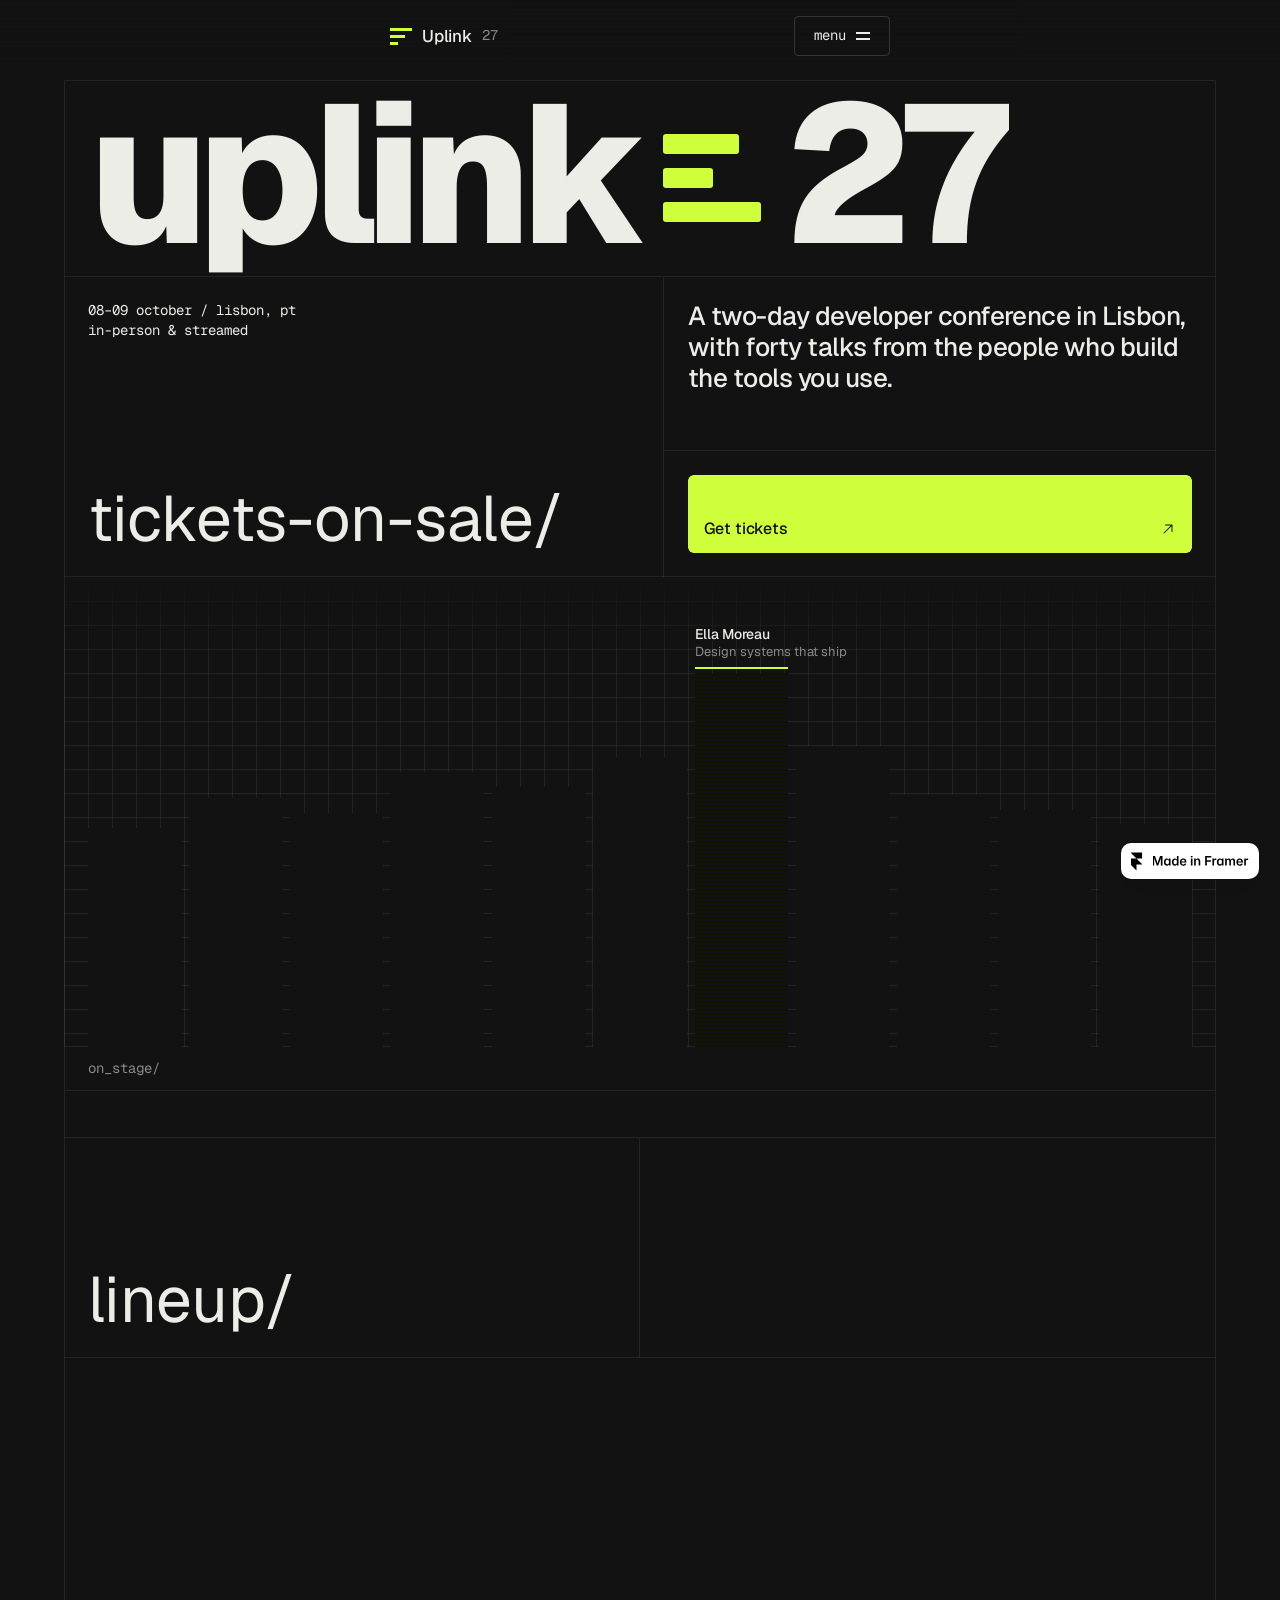
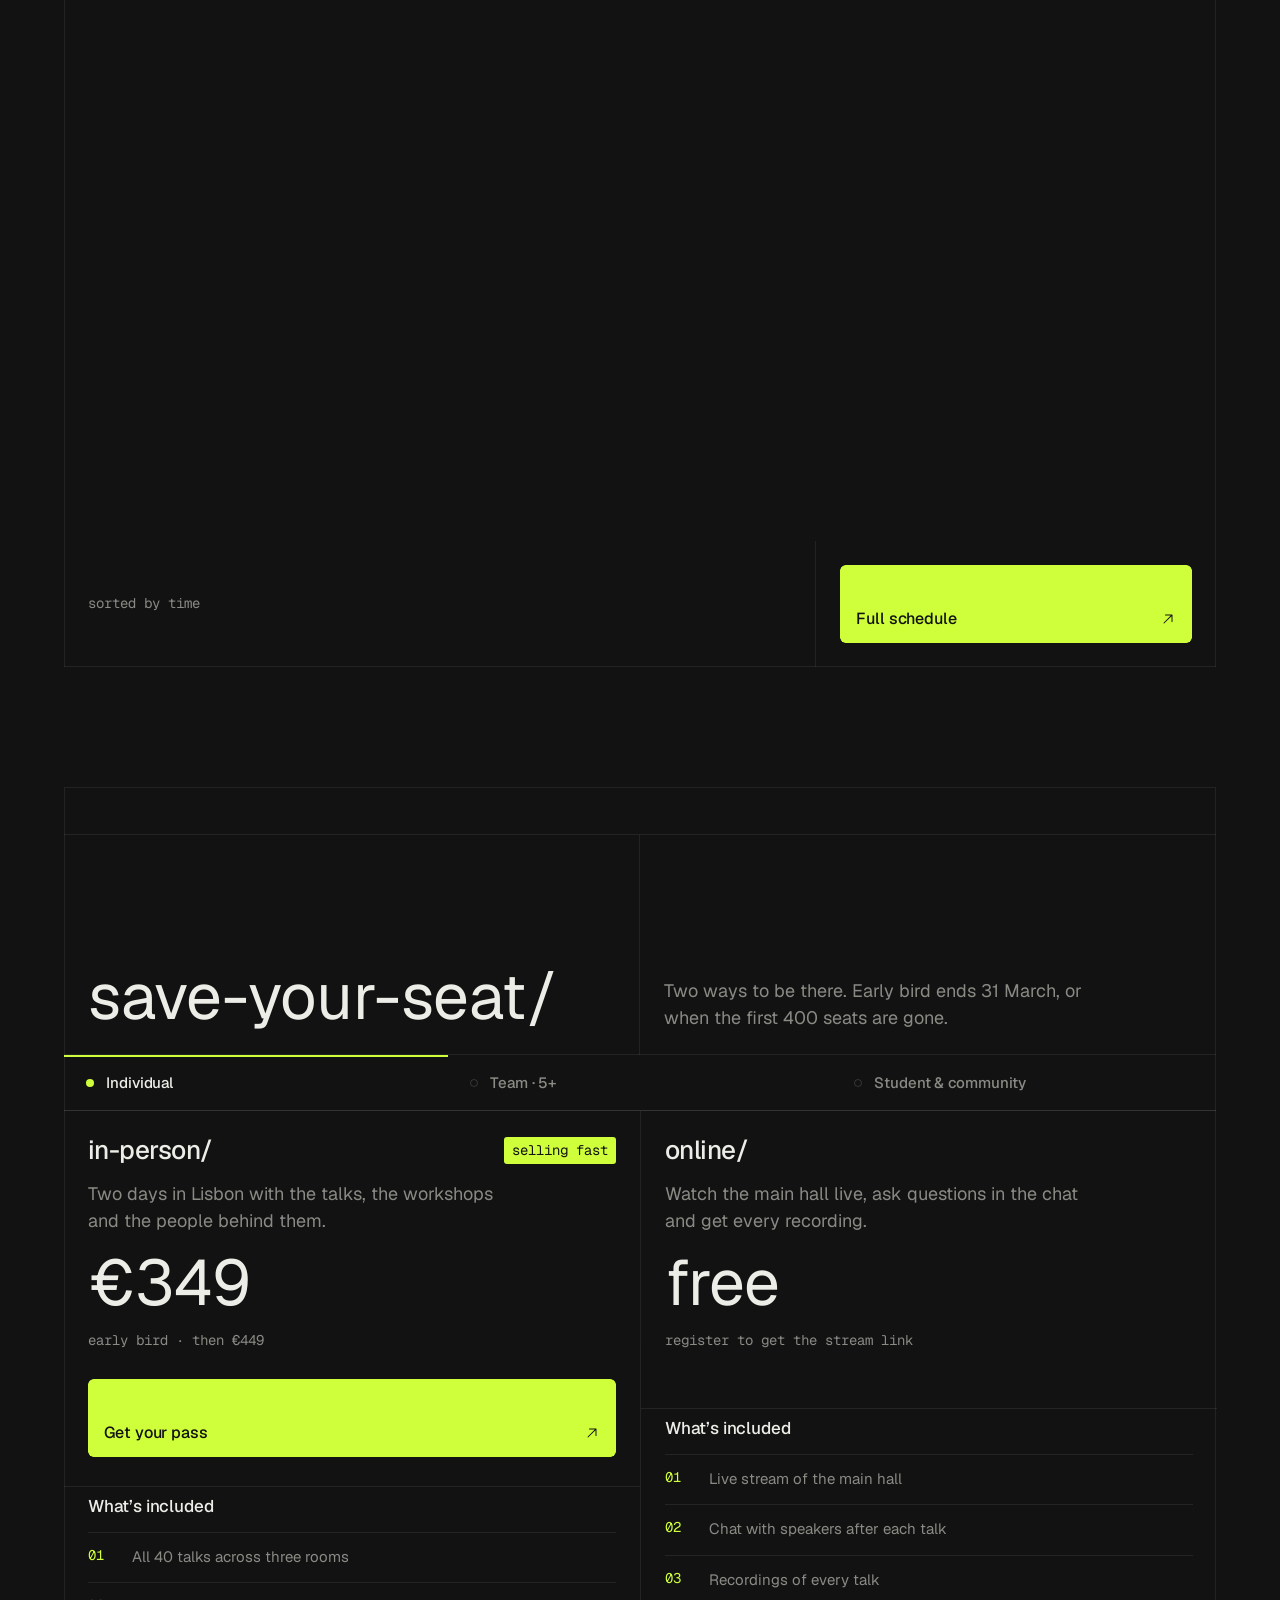
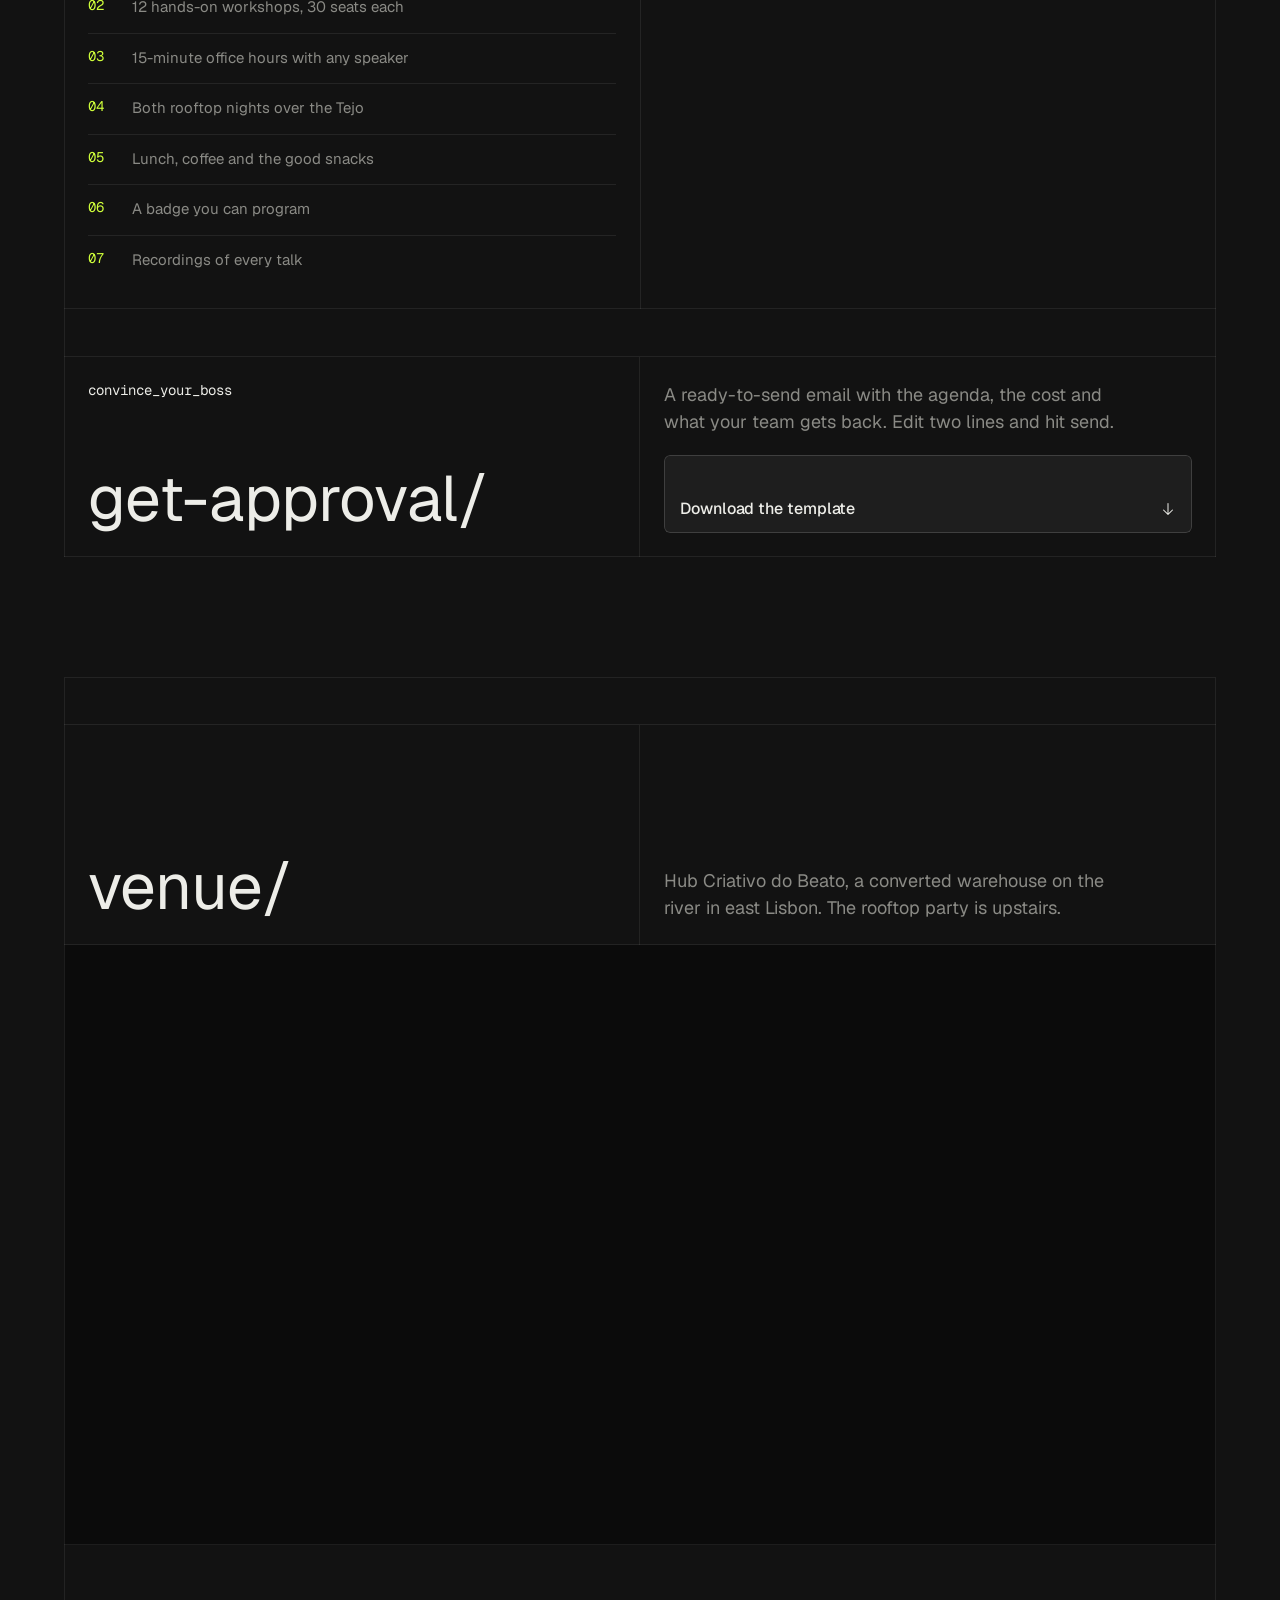
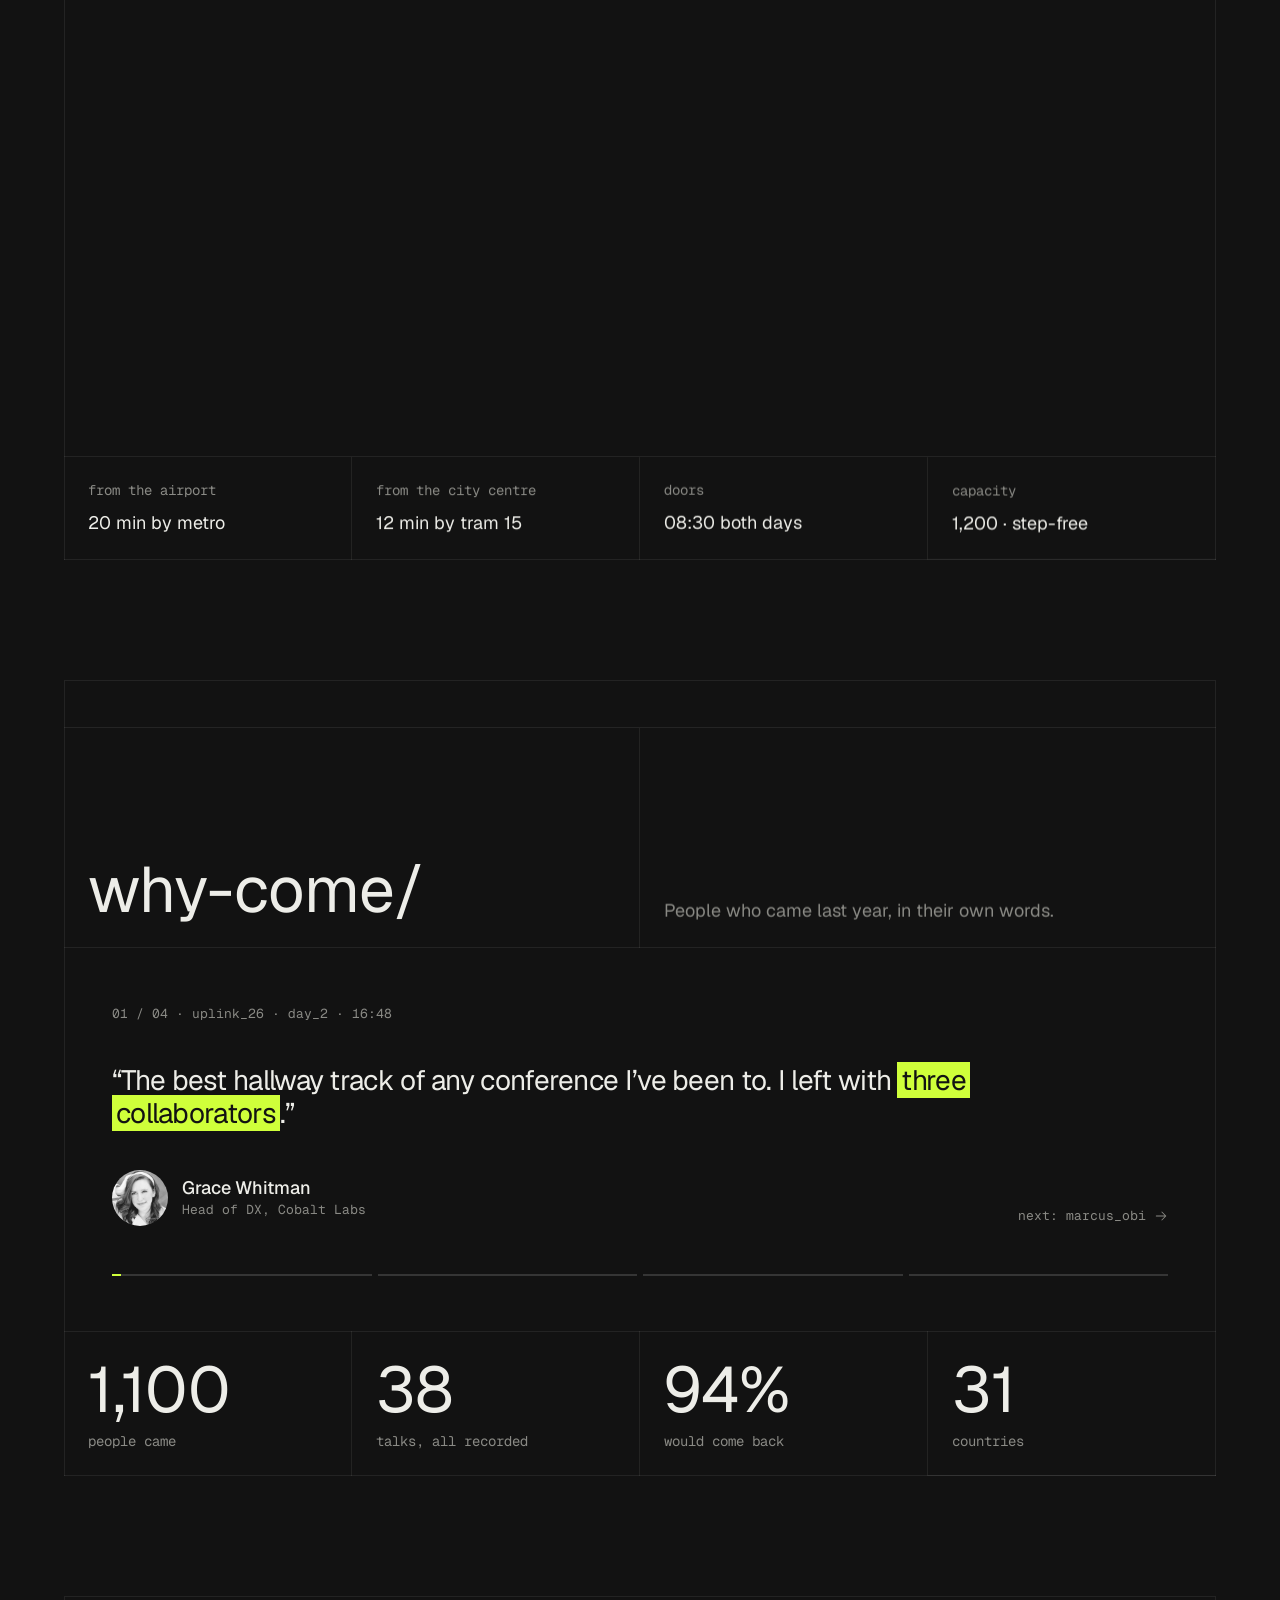
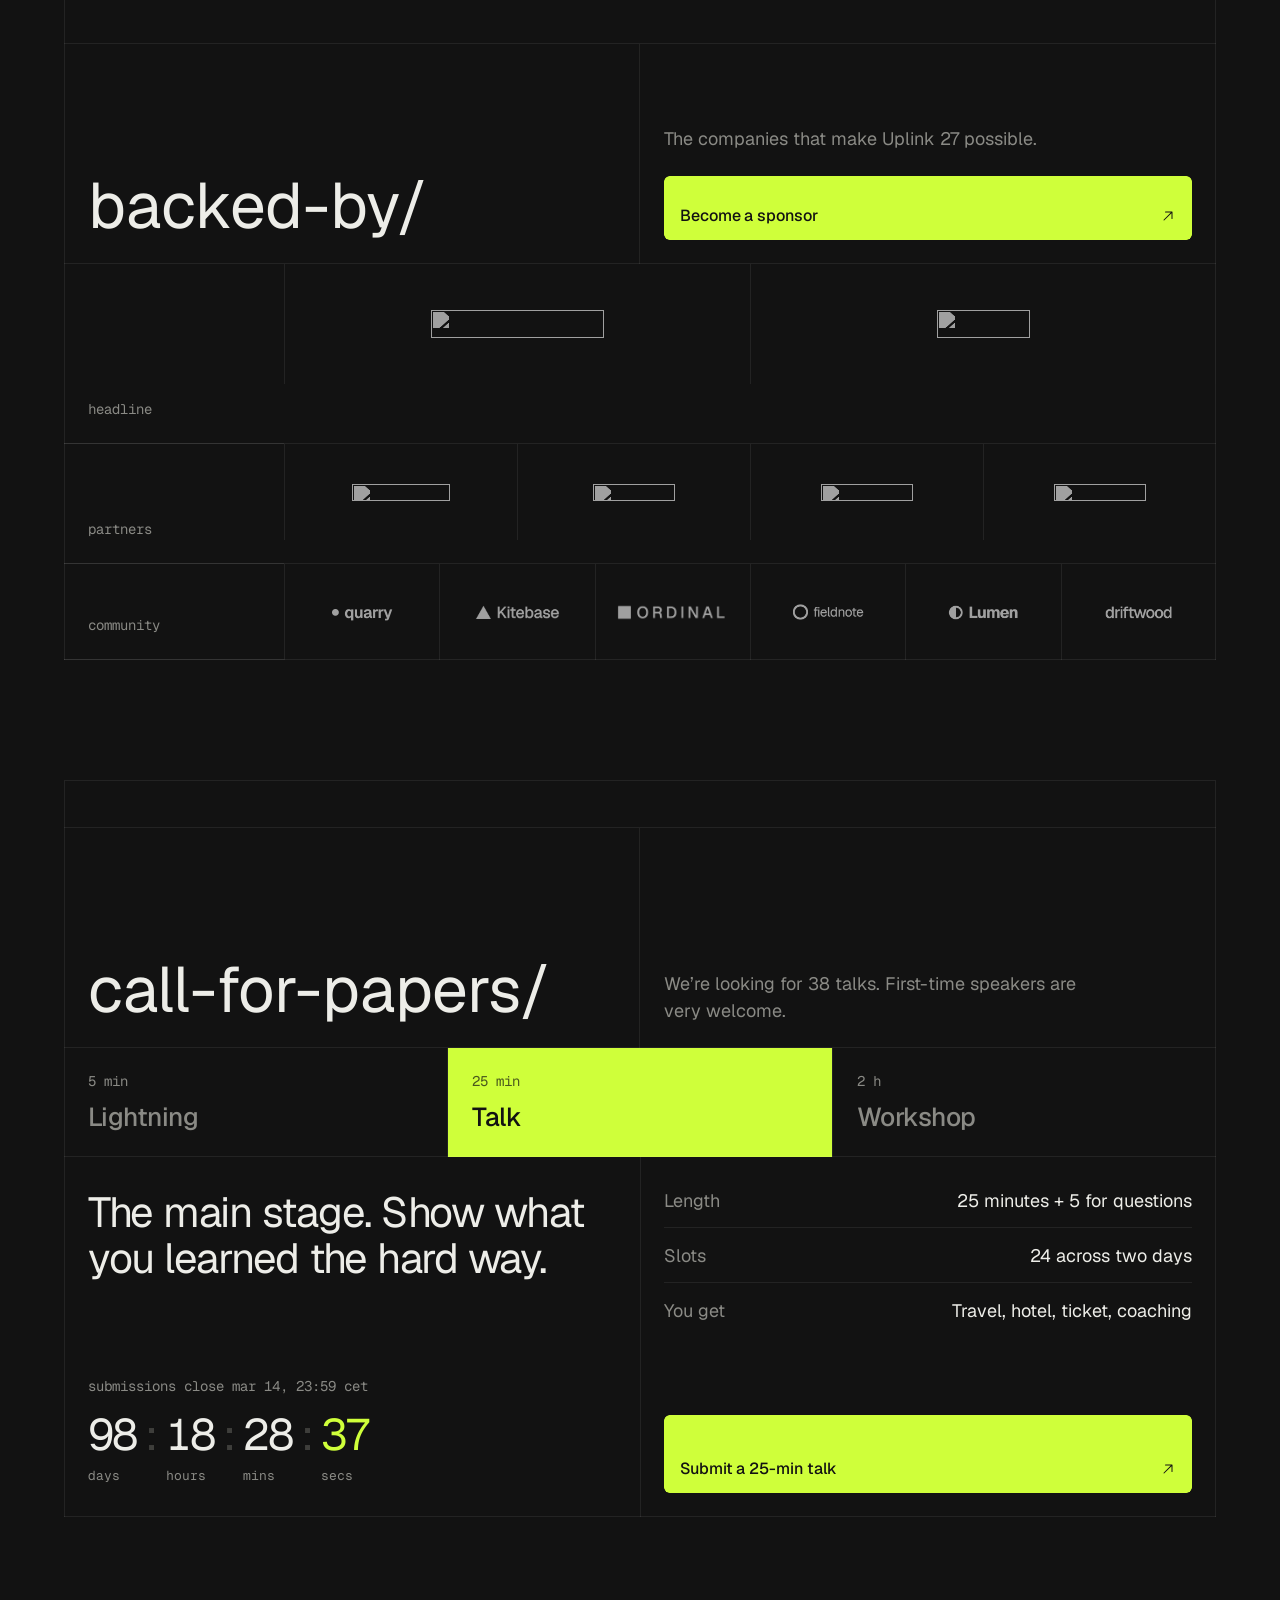
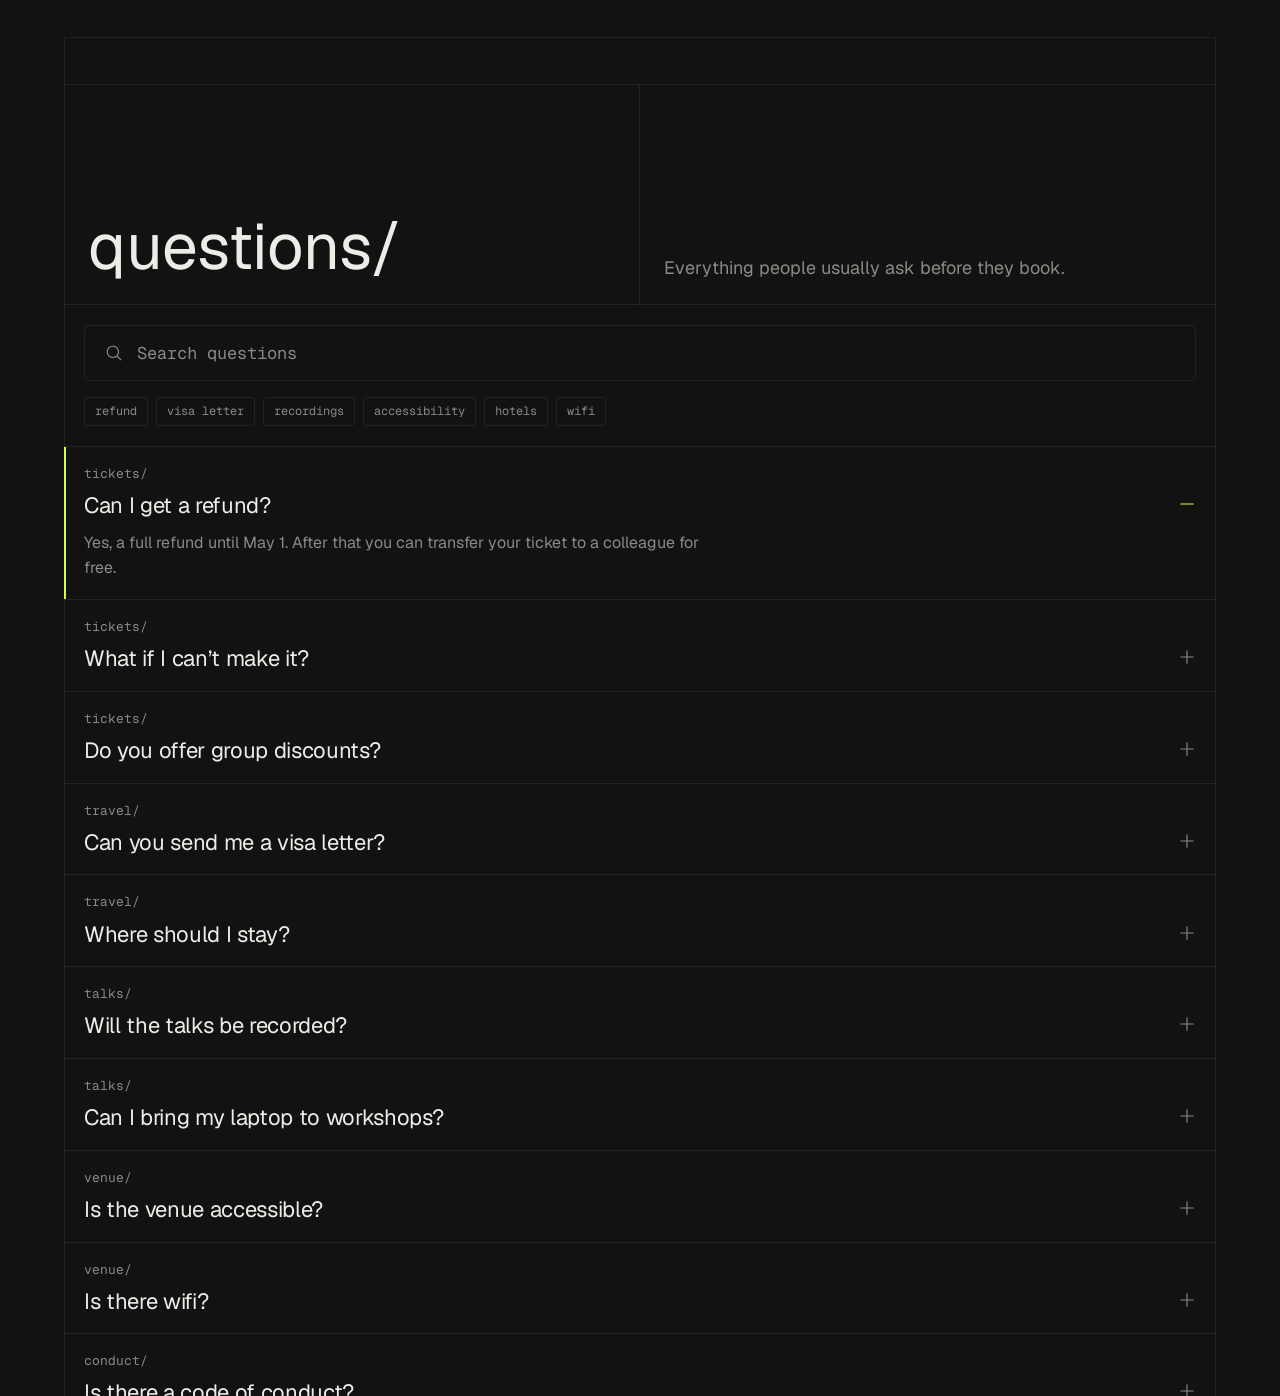
==== uplink-copy-site/index.html @ 3e93060b "Framer Uplink 27 export'unu orijinal haliyle ekle Framer "Full Site Export" çıktısı (~/Downloads/upl" ====
<!doctype html>
<!-- Made in Framer · framer.com -->
<!-- Published Nov 7, 2026, 7:01 PM UTC -->
<html dir="ltr">
<head><script>(function(){var p=location.pathname;if(p.endsWith("/index.html")){history.replaceState(null,"",p.slice(0,-10))}})()</script><script>(function(){document.addEventListener("click",function(e){if(e.defaultPrevented||e.button!==0||e.metaKey||e.ctrlKey||e.shiftKey||e.altKey)return;var a=e.target&&e.target.closest?e.target.closest("a[href]"):null;if(!a)return;if(a.target&&a.target!=="_self")return;if(a.hasAttribute("download"))return;var href=a.getAttribute("href")||"";if(href.charAt(0)==="#")return;var u;try{u=new URL(a.href,location.href)}catch(err){return}if(u.origin!==location.origin)return;if(u.pathname===location.pathname&&u.hash)return;e.preventDefault();e.stopPropagation();location.assign(u.href)},true)})()</script><script>(function(){var M={"/sites/6qKRHPJuOulgF9iphfBqgC/searchIndex-bbk2t8xtTjRT.json":"assets/framerusercontent.com/sites/6qKRHPJuOulgF9iphfBqgC/searchIndex-bbk2t8xtTjRT.json","/images/btPNyXOE58vjiGgznYb05Z1S4c.png":"assets/framerusercontent.com/images/btPNyXOE58vjiGgznYb05Z1S4c.png","/images/lqGhwTAApcG7jBtMNrDeK4U89Y.png":"assets/framerusercontent.com/images/lqGhwTAApcG7jBtMNrDeK4U89Y.png","/assets/6OEBJhrZTpBjxjBNBwyht365Hpk.png":"assets/framerusercontent.com/assets/6OEBJhrZTpBjxjBNBwyht365Hpk.png","/assets/5vvr9Vy74if2I6bQbJvbw7SY1pQ.woff2":"assets/framerusercontent.com/assets/5vvr9Vy74if2I6bQbJvbw7SY1pQ.woff2","/assets/EOr0mi4hNtlgWNn9if640EZzXCo.woff2":"assets/framerusercontent.com/assets/EOr0mi4hNtlgWNn9if640EZzXCo.woff2","/assets/Y9k9QrlZAqio88Klkmbd8VoMQc.woff2":"assets/framerusercontent.com/assets/Y9k9QrlZAqio88Klkmbd8VoMQc.woff2","/assets/OYrD2tBIBPvoJXiIHnLoOXnY9M.woff2":"assets/framerusercontent.com/assets/OYrD2tBIBPvoJXiIHnLoOXnY9M.woff2","/assets/JeYwfuaPfZHQhEG8U5gtPDZ7WQ.woff2":"assets/framerusercontent.com/assets/JeYwfuaPfZHQhEG8U5gtPDZ7WQ.woff2","/assets/GrgcKwrN6d3Uz8EwcLHZxwEfC4.woff2":"assets/framerusercontent.com/assets/GrgcKwrN6d3Uz8EwcLHZxwEfC4.woff2","/assets/b6Y37FthZeALduNqHicBT6FutY.woff2":"assets/framerusercontent.com/assets/b6Y37FthZeALduNqHicBT6FutY.woff2","/images/v34hGNZCOzm5ogaaOcq73k49Jhw.jpg?width=640&height=640":"assets/framerusercontent.com/images/v34hGNZCOzm5ogaaOcq73k49Jhw.1v6pxe9.jpg","/images/v34hGNZCOzm5ogaaOcq73k49Jhw.jpg?scale-down-to=512&width=640&height=640":"assets/framerusercontent.com/images/v34hGNZCOzm5ogaaOcq73k49Jhw.0c2qcuz.jpg","/images/62C3tPkg0Akp8vOVEFGW9ryIYs.jpg?width=640&height=640":"assets/framerusercontent.com/images/62C3tPkg0Akp8vOVEFGW9ryIYs.1v6pxe9.jpg","/images/62C3tPkg0Akp8vOVEFGW9ryIYs.jpg?scale-down-to=512&width=640&height=640":"assets/framerusercontent.com/images/62C3tPkg0Akp8vOVEFGW9ryIYs.0c2qcuz.jpg","/images/TdGBTYFsm7v7IxM99FUC194BifA.jpg?width=640&height=640":"assets/framerusercontent.com/images/TdGBTYFsm7v7IxM99FUC194BifA.1v6pxe9.jpg","/images/TdGBTYFsm7v7IxM99FUC194BifA.jpg?scale-down-to=512&width=640&height=640":"assets/framerusercontent.com/images/TdGBTYFsm7v7IxM99FUC194BifA.0c2qcuz.jpg","/images/FprOQVirBCxwd9srnzBF9wgnEs.jpg?width=640&height=640":"assets/framerusercontent.com/images/FprOQVirBCxwd9srnzBF9wgnEs.1v6pxe9.jpg","/images/FprOQVirBCxwd9srnzBF9wgnEs.jpg?scale-down-to=512&width=640&height=640":"assets/framerusercontent.com/images/FprOQVirBCxwd9srnzBF9wgnEs.0c2qcuz.jpg","/images/NYt9kobyNBPN69YOxrturUGZAbc.jpg?width=640&height=640":"assets/framerusercontent.com/images/NYt9kobyNBPN69YOxrturUGZAbc.1v6pxe9.jpg","/images/NYt9kobyNBPN69YOxrturUGZAbc.jpg?scale-down-to=512&width=640&height=640":"assets/framerusercontent.com/images/NYt9kobyNBPN69YOxrturUGZAbc.0c2qcuz.jpg","/images/QVUcLbchER4o2jCyNWIZvHH6Lo.jpg?width=640&height=640":"assets/framerusercontent.com/images/QVUcLbchER4o2jCyNWIZvHH6Lo.1v6pxe9.jpg","/images/QVUcLbchER4o2jCyNWIZvHH6Lo.jpg?scale-down-to=512&width=640&height=640":"assets/framerusercontent.com/images/QVUcLbchER4o2jCyNWIZvHH6Lo.0c2qcuz.jpg","/images/sMzYYbaNDfYk3tYI4EDVr1t2A.jpg?width=640&height=640":"assets/framerusercontent.com/images/sMzYYbaNDfYk3tYI4EDVr1t2A.1v6pxe9.jpg","/images/sMzYYbaNDfYk3tYI4EDVr1t2A.jpg?scale-down-to=512&width=640&height=640":"assets/framerusercontent.com/images/sMzYYbaNDfYk3tYI4EDVr1t2A.0c2qcuz.jpg","/images/W2QtAO9Mx8zzwFrMNwVBlgzJU.jpg?width=640&height=640":"assets/framerusercontent.com/images/W2QtAO9Mx8zzwFrMNwVBlgzJU.1v6pxe9.jpg","/images/W2QtAO9Mx8zzwFrMNwVBlgzJU.jpg?scale-down-to=512&width=640&height=640":"assets/framerusercontent.com/images/W2QtAO9Mx8zzwFrMNwVBlgzJU.0c2qcuz.jpg","/images/Q6Npz4EXqtEO6uRdAHqiKIbs.jpg?width=640&height=640":"assets/framerusercontent.com/images/Q6Npz4EXqtEO6uRdAHqiKIbs.1v6pxe9.jpg","/images/Q6Npz4EXqtEO6uRdAHqiKIbs.jpg?scale-down-to=512&width=640&height=640":"assets/framerusercontent.com/images/Q6Npz4EXqtEO6uRdAHqiKIbs.0c2qcuz.jpg","/images/aSluGDwaoELLZvQFLgtrr9yQdjQ.jpg?width=640&height=640":"assets/framerusercontent.com/images/aSluGDwaoELLZvQFLgtrr9yQdjQ.1v6pxe9.jpg","/images/aSluGDwaoELLZvQFLgtrr9yQdjQ.jpg?scale-down-to=512&width=640&height=640":"assets/framerusercontent.com/images/aSluGDwaoELLZvQFLgtrr9yQdjQ.0c2qcuz.jpg","/images/KihaD5QIoy3pUQUPCrPOWUZj9JI.jpg?width=640&height=640":"assets/framerusercontent.com/images/KihaD5QIoy3pUQUPCrPOWUZj9JI.1v6pxe9.jpg","/images/KihaD5QIoy3pUQUPCrPOWUZj9JI.jpg?scale-down-to=512&width=640&height=640":"assets/framerusercontent.com/images/KihaD5QIoy3pUQUPCrPOWUZj9JI.0c2qcuz.jpg","/images/Z3jA3VhM3nGO62dLeA0vkXG9Wlc.jpg?width=640&height=640":"assets/framerusercontent.com/images/Z3jA3VhM3nGO62dLeA0vkXG9Wlc.1v6pxe9.jpg","/images/Z3jA3VhM3nGO62dLeA0vkXG9Wlc.jpg?scale-down-to=512&width=640&height=640":"assets/framerusercontent.com/images/Z3jA3VhM3nGO62dLeA0vkXG9Wlc.0c2qcuz.jpg","/images/ntOSEy2PaQAhGyaDxX14cltsbqQ.jpg?scale-down-to=512&width=1200&height=675":"assets/framerusercontent.com/images/ntOSEy2PaQAhGyaDxX14cltsbqQ.19pmp3m.jpg","/images/ntOSEy2PaQAhGyaDxX14cltsbqQ.jpg?scale-down-to=1024&width=1200&height=675":"assets/framerusercontent.com/images/ntOSEy2PaQAhGyaDxX14cltsbqQ.1weghvx.jpg","/images/ntOSEy2PaQAhGyaDxX14cltsbqQ.jpg?width=1200&height=675":"assets/framerusercontent.com/images/ntOSEy2PaQAhGyaDxX14cltsbqQ.1wz1moo.jpg","/images/tHFbEmokcVFPYO2gBLfqxJSTPqU.jpg?scale-down-to=512&width=1200&height=800":"assets/framerusercontent.com/images/tHFbEmokcVFPYO2gBLfqxJSTPqU.1vxc378.jpg","/images/tHFbEmokcVFPYO2gBLfqxJSTPqU.jpg?scale-down-to=1024&width=1200&height=800":"assets/framerusercontent.com/images/tHFbEmokcVFPYO2gBLfqxJSTPqU.1aqyxsf.jpg","/images/tHFbEmokcVFPYO2gBLfqxJSTPqU.jpg?width=1200&height=800":"assets/framerusercontent.com/images/tHFbEmokcVFPYO2gBLfqxJSTPqU.05uq1lu.jpg","/images/FprOQVirBCxwd9srnzBF9wgnEs.jpg":"assets/framerusercontent.com/images/FprOQVirBCxwd9srnzBF9wgnEs.jpg","/images/4MSC81hTRNvgIZnq2FRh7qSb4k.png?scale-down-to=512&width=836&height=136":"assets/framerusercontent.com/images/4MSC81hTRNvgIZnq2FRh7qSb4k.0nto17m.png","/images/4MSC81hTRNvgIZnq2FRh7qSb4k.png?width=836&height=136":"assets/framerusercontent.com/images/4MSC81hTRNvgIZnq2FRh7qSb4k.0gxer74.png","/images/kW8wpQGSf2UoucIl9HQa3SDKQ.png?scale-down-to=512&width=556&height=166":"assets/framerusercontent.com/images/kW8wpQGSf2UoucIl9HQa3SDKQ.0s21a98.png","/images/kW8wpQGSf2UoucIl9HQa3SDKQ.png?width=556&height=166":"assets/framerusercontent.com/images/kW8wpQGSf2UoucIl9HQa3SDKQ.1olll6u.png","/images/JUW3bctjrH1pFaStTcCMIjPJKo.png?scale-down-to=512&width=778&height=136":"assets/framerusercontent.com/images/JUW3bctjrH1pFaStTcCMIjPJKo.0ixyc63.png","/images/JUW3bctjrH1pFaStTcCMIjPJKo.png?width=778&height=136":"assets/framerusercontent.com/images/JUW3bctjrH1pFaStTcCMIjPJKo.1xo2y6h.png","/images/86uf3UpgD4o1j7j8M1Pnbi9ZRAE.png?scale-down-to=512&width=666&height=138":"assets/framerusercontent.com/images/86uf3UpgD4o1j7j8M1Pnbi9ZRAE.0gxrgd5.png","/images/86uf3UpgD4o1j7j8M1Pnbi9ZRAE.png?width=666&height=138":"assets/framerusercontent.com/images/86uf3UpgD4o1j7j8M1Pnbi9ZRAE.18pgi6v.png","/images/iRsYonTL0uHlfzv9i86C56wAl2U.png?scale-down-to=512&width=736&height=136":"assets/framerusercontent.com/images/iRsYonTL0uHlfzv9i86C56wAl2U.0t70ja5.png","/images/iRsYonTL0uHlfzv9i86C56wAl2U.png?width=736&height=136":"assets/framerusercontent.com/images/iRsYonTL0uHlfzv9i86C56wAl2U.0ge3587.png","/images/W8nmI36vFSYJRHaTFKaJdrAubY.png?scale-down-to=512&width=734&height=136":"assets/framerusercontent.com/images/W8nmI36vFSYJRHaTFKaJdrAubY.0zgtvkb.png","/images/W8nmI36vFSYJRHaTFKaJdrAubY.png?width=734&height=136":"assets/framerusercontent.com/images/W8nmI36vFSYJRHaTFKaJdrAubY.0dzpj2h.png","/images/mZExpkU9P0NNwO8uLpOBL45w.png?width=492&height=136":"assets/framerusercontent.com/images/mZExpkU9P0NNwO8uLpOBL45w.0egyhr6.png","/images/CzZ9SHXvw0esp7i766pPym8IbMg.png?scale-down-to=512&width=684&height=136":"assets/framerusercontent.com/images/CzZ9SHXvw0esp7i766pPym8IbMg.05y1mvn.png","/images/CzZ9SHXvw0esp7i766pPym8IbMg.png?width=684&height=136":"assets/framerusercontent.com/images/CzZ9SHXvw0esp7i766pPym8IbMg.1li8umt.png","/images/zAuAYTuBKAxliFrwcITZsZCzvc.png?scale-down-to=512&width=888&height=136":"assets/framerusercontent.com/images/zAuAYTuBKAxliFrwcITZsZCzvc.1h0y8th.png","/images/zAuAYTuBKAxliFrwcITZsZCzvc.png?width=888&height=136":"assets/framerusercontent.com/images/zAuAYTuBKAxliFrwcITZsZCzvc.09hfjsz.png","/images/BLLByekf2L2XFx1JZBMUO7ozGHM.png?scale-down-to=512&width=694&height=166":"assets/framerusercontent.com/images/BLLByekf2L2XFx1JZBMUO7ozGHM.1evlqrt.png","/images/BLLByekf2L2XFx1JZBMUO7ozGHM.png?width=694&height=166":"assets/framerusercontent.com/images/BLLByekf2L2XFx1JZBMUO7ozGHM.0toej8z.png","/images/RUFcVT2Ia5zCQt9gaPC15fXVW5M.png?scale-down-to=512&width=562&height=136":"assets/framerusercontent.com/images/RUFcVT2Ia5zCQt9gaPC15fXVW5M.0yoxclk.png","/images/RUFcVT2Ia5zCQt9gaPC15fXVW5M.png?width=562&height=136":"assets/framerusercontent.com/images/RUFcVT2Ia5zCQt9gaPC15fXVW5M.1bcduo6.png","/images/tJ33hXTtXywWKd3Hzeq053fQTw.png?scale-down-to=512&width=550&height=136":"assets/framerusercontent.com/images/tJ33hXTtXywWKd3Hzeq053fQTw.1ngnk1z.png","/images/tJ33hXTtXywWKd3Hzeq053fQTw.png?width=550&height=136":"assets/framerusercontent.com/images/tJ33hXTtXywWKd3Hzeq053fQTw.0nfi85p.png","/sites/6qKRHPJuOulgF9iphfBqgC/rolldown-runtime.Bi-D_2cA.mjs":"assets/framerusercontent.com/sites/6qKRHPJuOulgF9iphfBqgC/rolldown-runtime.Bi-D_2cA.mjs","/sites/6qKRHPJuOulgF9iphfBqgC/react.Dxe_2v0O.mjs":"assets/framerusercontent.com/sites/6qKRHPJuOulgF9iphfBqgC/react.Dxe_2v0O.mjs","/sites/6qKRHPJuOulgF9iphfBqgC/framer.CP5NoSiw.mjs":"assets/framerusercontent.com/sites/6qKRHPJuOulgF9iphfBqgC/framer.CP5NoSiw.mjs","/sites/6qKRHPJuOulgF9iphfBqgC/motion.Yk2TEZIE.mjs":"assets/framerusercontent.com/sites/6qKRHPJuOulgF9iphfBqgC/motion.Yk2TEZIE.mjs","/sites/6qKRHPJuOulgF9iphfBqgC/toplevel-deps.DMkW1u5u.mjs":"assets/framerusercontent.com/sites/6qKRHPJuOulgF9iphfBqgC/toplevel-deps.DMkW1u5u.mjs","/sites/6qKRHPJuOulgF9iphfBqgC/Gm22-tiVP5hHiXTTLEHMLZyeu0I41ZX3vdWfWu9yfbA.Cr_bfCIR.mjs":"assets/framerusercontent.com/sites/6qKRHPJuOulgF9iphfBqgC/Gm22-tiVP5hHiXTTLEHMLZyeu0I41ZX3vdWfWu9yfbA.Cr_bfCIR.mjs","/sites/6qKRHPJuOulgF9iphfBqgC/IrByOniPY.D6ASh_bz.mjs":"assets/framerusercontent.com/sites/6qKRHPJuOulgF9iphfBqgC/IrByOniPY.D6ASh_bz.mjs","/sites/6qKRHPJuOulgF9iphfBqgC/ixER2O3GK.tBSG3B-w.mjs":"assets/framerusercontent.com/sites/6qKRHPJuOulgF9iphfBqgC/ixER2O3GK.tBSG3B-w.mjs","/sites/6qKRHPJuOulgF9iphfBqgC/kanukuOLH.CgVYyb6C.mjs":"assets/framerusercontent.com/sites/6qKRHPJuOulgF9iphfBqgC/kanukuOLH.CgVYyb6C.mjs","/sites/6qKRHPJuOulgF9iphfBqgC/t87mvH_qt.CYOGEPja.mjs":"assets/framerusercontent.com/sites/6qKRHPJuOulgF9iphfBqgC/t87mvH_qt.CYOGEPja.mjs","/sites/6qKRHPJuOulgF9iphfBqgC/augiA20Il.DYLFBa-R.mjs":"assets/framerusercontent.com/sites/6qKRHPJuOulgF9iphfBqgC/augiA20Il.DYLFBa-R.mjs","/sites/6qKRHPJuOulgF9iphfBqgC/script_main.C7nk36ca.mjs":"assets/framerusercontent.com/sites/6qKRHPJuOulgF9iphfBqgC/script_main.C7nk36ca.mjs","/assets/xzgKPWf5y6iuVzme8D08Mr0GDM.png":"assets/framerusercontent.com/assets/xzgKPWf5y6iuVzme8D08Mr0GDM.png","/sites/6qKRHPJuOulgF9iphfBqgC/fA9NtF54edqZDJpPYJBLaPq8WoKxrBJ-dJ4ovLjklUg.BkuN0gIz.mjs":"assets/framerusercontent.com/sites/6qKRHPJuOulgF9iphfBqgC/fA9NtF54edqZDJpPYJBLaPq8WoKxrBJ-dJ4ovLjklUg.BkuN0gIz.mjs","/sites/6qKRHPJuOulgF9iphfBqgC/k1NfB4ggH.BBK_tNWA.mjs":"assets/framerusercontent.com/sites/6qKRHPJuOulgF9iphfBqgC/k1NfB4ggH.BBK_tNWA.mjs","/sites/6qKRHPJuOulgF9iphfBqgC/QpehGXTBr.CRyr1Ird.mjs":"assets/framerusercontent.com/sites/6qKRHPJuOulgF9iphfBqgC/QpehGXTBr.CRyr1Ird.mjs","/assets/rA4taqUC3RcqoCIfRT7KkKwgV4.png":"assets/framerusercontent.com/assets/rA4taqUC3RcqoCIfRT7KkKwgV4.png","/sites/6qKRHPJuOulgF9iphfBqgC/-FrovgLAbV43H5JVKSfI8W2HClx6mMUcO1D0-G73TLY.D-GGlmT8.mjs":"assets/framerusercontent.com/sites/6qKRHPJuOulgF9iphfBqgC/-FrovgLAbV43H5JVKSfI8W2HClx6mMUcO1D0-G73TLY.D-GGlmT8.mjs","/sites/6qKRHPJuOulgF9iphfBqgC/SaXUtSxbU.BmGqw4X3.mjs":"assets/framerusercontent.com/sites/6qKRHPJuOulgF9iphfBqgC/SaXUtSxbU.BmGqw4X3.mjs","/sites/6qKRHPJuOulgF9iphfBqgC/lY7tPPzGt0sCAIL_Sl2jLOnYgNlDdguI_6d8zkt72As.isXdBcOk.mjs":"assets/framerusercontent.com/sites/6qKRHPJuOulgF9iphfBqgC/lY7tPPzGt0sCAIL_Sl2jLOnYgNlDdguI_6d8zkt72As.isXdBcOk.mjs","/sites/6qKRHPJuOulgF9iphfBqgC/EPsZO57VJoZS4Rf7pKap0JrszgSAe70qQ1rzNqH_MlU.C093EDhI.mjs":"assets/framerusercontent.com/sites/6qKRHPJuOulgF9iphfBqgC/EPsZO57VJoZS4Rf7pKap0JrszgSAe70qQ1rzNqH_MlU.C093EDhI.mjs","/sites/6qKRHPJuOulgF9iphfBqgC/HVWCUDKGkBMrtRE0fqUipM1LNgByVHYLwjgQ07E-gb0.D5FAYfRk.mjs":"assets/framerusercontent.com/sites/6qKRHPJuOulgF9iphfBqgC/HVWCUDKGkBMrtRE0fqUipM1LNgByVHYLwjgQ07E-gb0.D5FAYfRk.mjs","/sites/6qKRHPJuOulgF9iphfBqgC/iT8wT6gw8y3u5EAdShBC0N7kBiDG6kW96YEsy00KpsE.QD7j1neR.mjs":"assets/framerusercontent.com/sites/6qKRHPJuOulgF9iphfBqgC/iT8wT6gw8y3u5EAdShBC0N7kBiDG6kW96YEsy00KpsE.QD7j1neR.mjs","/sites/6qKRHPJuOulgF9iphfBqgC/QHa5kXqI7NgWeMGmjhpK_XoPU-kRIhuQe50mLgMeySY.BP2UebrZ.mjs":"assets/framerusercontent.com/sites/6qKRHPJuOulgF9iphfBqgC/QHa5kXqI7NgWeMGmjhpK_XoPU-kRIhuQe50mLgMeySY.BP2UebrZ.mjs","/sites/6qKRHPJuOulgF9iphfBqgC/2yLMbSV57adVmCxEdowAcElIrRoWrdQop1Eze0Sqr4Q.DSKw1RK5.mjs":"assets/framerusercontent.com/sites/6qKRHPJuOulgF9iphfBqgC/2yLMbSV57adVmCxEdowAcElIrRoWrdQop1Eze0Sqr4Q.DSKw1RK5.mjs","/sites/6qKRHPJuOulgF9iphfBqgC/_TQuJdwfaN0za0yyjhIoPjx1Hay0ax2Ad5FJ_BFiQ8c.DvdWvqaW.mjs":"assets/framerusercontent.com/sites/6qKRHPJuOulgF9iphfBqgC/_TQuJdwfaN0za0yyjhIoPjx1Hay0ax2Ad5FJ_BFiQ8c.DvdWvqaW.mjs","/sites/6qKRHPJuOulgF9iphfBqgC/PX9hIOIVM.C5yimjwD.mjs":"assets/framerusercontent.com/sites/6qKRHPJuOulgF9iphfBqgC/PX9hIOIVM.C5yimjwD.mjs","/modules/gbmgYFmHqdzAtN5HRo5l/JriOVw8tRgKP5FoLAAsW/kanukuOLH.js":"assets/framerusercontent.com/modules/gbmgYFmHqdzAtN5HRo5l/JriOVw8tRgKP5FoLAAsW/kanukuOLH.js","/images/GfGkADagM4KEibNcIiRUWlfrR0.jpg":"assets/framerusercontent.com/images/GfGkADagM4KEibNcIiRUWlfrR0.jpg","/images/TdGBTYFsm7v7IxM99FUC194BifA.jpg":"assets/framerusercontent.com/images/TdGBTYFsm7v7IxM99FUC194BifA.jpg","/images/62C3tPkg0Akp8vOVEFGW9ryIYs.jpg":"assets/framerusercontent.com/images/62C3tPkg0Akp8vOVEFGW9ryIYs.jpg","/images/NYt9kobyNBPN69YOxrturUGZAbc.jpg":"assets/framerusercontent.com/images/NYt9kobyNBPN69YOxrturUGZAbc.jpg","/modules/91cfpcW4TGiqGO7cN9Om/KUfHBzvTALqHV2jgbrVR/b2G7FQkHk.js":"assets/framerusercontent.com/modules/91cfpcW4TGiqGO7cN9Om/KUfHBzvTALqHV2jgbrVR/b2G7FQkHk.js","/modules/N4P6d0GtREuPb0zNiYwm/rjmSDOAn82Theanr916A/LqTf6wmf1.js":"assets/framerusercontent.com/modules/N4P6d0GtREuPb0zNiYwm/rjmSDOAn82Theanr916A/LqTf6wmf1.js","/modules/DTYPSU1OEdMd6NdXZzHJ/31mRhfvZDMLoe4iLEdNP/ol_uNZUKK.js":"assets/framerusercontent.com/modules/DTYPSU1OEdMd6NdXZzHJ/31mRhfvZDMLoe4iLEdNP/ol_uNZUKK.js","/modules/VmTTthkJ1ajoOvPit9BZ/J2JfU5xufLb86N0ipMbB/RHU19FfB8.js":"assets/framerusercontent.com/modules/VmTTthkJ1ajoOvPit9BZ/J2JfU5xufLb86N0ipMbB/RHU19FfB8.js","/third-party-assets/fontshare/":"assets/framerusercontent.com/third-party-assets/fontshare/index","/sites/6qKRHPJuOulgF9iphfBqgC/chunk.B3RYC8bk.BmD0bPAz.mjs":"assets/framerusercontent.com/sites/6qKRHPJuOulgF9iphfBqgC/chunk.B3RYC8bk.BmD0bPAz.mjs","/sites/6qKRHPJuOulgF9iphfBqgC/epBF_d5fc.CilxCuZb.mjs":"assets/framerusercontent.com/sites/6qKRHPJuOulgF9iphfBqgC/epBF_d5fc.CilxCuZb.mjs","/modules/cr2JP4nVTMHOJ11papw2/4KVcnMwDubsOiOviumkJ/wa5pbCViz.js":"assets/framerusercontent.com/modules/cr2JP4nVTMHOJ11papw2/4KVcnMwDubsOiOviumkJ/wa5pbCViz.js","/sites/6qKRHPJuOulgF9iphfBqgC/eUp2jMXoI.BRzaHbpG.mjs":"assets/framerusercontent.com/sites/6qKRHPJuOulgF9iphfBqgC/eUp2jMXoI.BRzaHbpG.mjs","/sites/6qKRHPJuOulgF9iphfBqgC/MyuALfv6j.CdHqPb0y.mjs":"assets/framerusercontent.com/sites/6qKRHPJuOulgF9iphfBqgC/MyuALfv6j.CdHqPb0y.mjs","/sites/6qKRHPJuOulgF9iphfBqgC/Hzt6h4iWr.Di2K5G2S.mjs":"assets/framerusercontent.com/sites/6qKRHPJuOulgF9iphfBqgC/Hzt6h4iWr.Di2K5G2S.mjs","/sites/6qKRHPJuOulgF9iphfBqgC/Dqa3bHtR0.5F3FeOkv.mjs":"assets/framerusercontent.com/sites/6qKRHPJuOulgF9iphfBqgC/Dqa3bHtR0.5F3FeOkv.mjs","/modules/wKZcZ989QKFo68lOvpsh/evcTrMJSvkHlgClNCgyr/ZkuUwWIrU.js":"assets/framerusercontent.com/modules/wKZcZ989QKFo68lOvpsh/evcTrMJSvkHlgClNCgyr/ZkuUwWIrU.js","/sites/6qKRHPJuOulgF9iphfBqgC/jiUcCvxca.J3A4IeVI.mjs":"assets/framerusercontent.com/sites/6qKRHPJuOulgF9iphfBqgC/jiUcCvxca.J3A4IeVI.mjs","/modules/gbmgYFmHqdzAtN5HRo5l/JriOVw8tRgKP5FoLAAsW/kanukuOLH-0.js":"assets/framerusercontent.com/modules/gbmgYFmHqdzAtN5HRo5l/JriOVw8tRgKP5FoLAAsW/kanukuOLH-0.js","/modules/gbmgYFmHqdzAtN5HRo5l/JriOVw8tRgKP5FoLAAsW/kanukuOLH-1.js":"assets/framerusercontent.com/modules/gbmgYFmHqdzAtN5HRo5l/JriOVw8tRgKP5FoLAAsW/kanukuOLH-1.js","/modules/N4P6d0GtREuPb0zNiYwm/rjmSDOAn82Theanr916A/LqTf6wmf1-0.js":"assets/framerusercontent.com/modules/N4P6d0GtREuPb0zNiYwm/rjmSDOAn82Theanr916A/LqTf6wmf1-0.js","/modules/N4P6d0GtREuPb0zNiYwm/rjmSDOAn82Theanr916A/LqTf6wmf1-1.js":"assets/framerusercontent.com/modules/N4P6d0GtREuPb0zNiYwm/rjmSDOAn82Theanr916A/LqTf6wmf1-1.js","/modules/91cfpcW4TGiqGO7cN9Om/KUfHBzvTALqHV2jgbrVR/b2G7FQkHk-0.js":"assets/framerusercontent.com/modules/91cfpcW4TGiqGO7cN9Om/KUfHBzvTALqHV2jgbrVR/b2G7FQkHk-0.js","/modules/91cfpcW4TGiqGO7cN9Om/KUfHBzvTALqHV2jgbrVR/b2G7FQkHk-1.js":"assets/framerusercontent.com/modules/91cfpcW4TGiqGO7cN9Om/KUfHBzvTALqHV2jgbrVR/b2G7FQkHk-1.js","/modules/VmTTthkJ1ajoOvPit9BZ/J2JfU5xufLb86N0ipMbB/RHU19FfB8-0.js":"assets/framerusercontent.com/modules/VmTTthkJ1ajoOvPit9BZ/J2JfU5xufLb86N0ipMbB/RHU19FfB8-0.js","/modules/VmTTthkJ1ajoOvPit9BZ/J2JfU5xufLb86N0ipMbB/RHU19FfB8-1.js":"assets/framerusercontent.com/modules/VmTTthkJ1ajoOvPit9BZ/J2JfU5xufLb86N0ipMbB/RHU19FfB8-1.js","/modules/DTYPSU1OEdMd6NdXZzHJ/31mRhfvZDMLoe4iLEdNP/ol_uNZUKK-0.js":"assets/framerusercontent.com/modules/DTYPSU1OEdMd6NdXZzHJ/31mRhfvZDMLoe4iLEdNP/ol_uNZUKK-0.js","/modules/DTYPSU1OEdMd6NdXZzHJ/31mRhfvZDMLoe4iLEdNP/ol_uNZUKK-1.js":"assets/framerusercontent.com/modules/DTYPSU1OEdMd6NdXZzHJ/31mRhfvZDMLoe4iLEdNP/ol_uNZUKK-1.js","/modules/cr2JP4nVTMHOJ11papw2/4KVcnMwDubsOiOviumkJ/wa5pbCViz-0.js":"assets/framerusercontent.com/modules/cr2JP4nVTMHOJ11papw2/4KVcnMwDubsOiOviumkJ/wa5pbCViz-0.js","/modules/cr2JP4nVTMHOJ11papw2/4KVcnMwDubsOiOviumkJ/wa5pbCViz-1.js":"assets/framerusercontent.com/modules/cr2JP4nVTMHOJ11papw2/4KVcnMwDubsOiOviumkJ/wa5pbCViz-1.js","/assets/kRycZENBVCBBbMhfvXTmYU7Vqc.png":"assets/framerusercontent.com/assets/kRycZENBVCBBbMhfvXTmYU7Vqc.png","/modules/GHkseUtoFszHpVW5qyko/mbltlF5luOTvh241xm2a/Dqa3bHtR0.js":"assets/framerusercontent.com/modules/GHkseUtoFszHpVW5qyko/mbltlF5luOTvh241xm2a/Dqa3bHtR0.js","/modules/wKZcZ989QKFo68lOvpsh/evcTrMJSvkHlgClNCgyr/ZkuUwWIrU-0.js":"assets/framerusercontent.com/modules/wKZcZ989QKFo68lOvpsh/evcTrMJSvkHlgClNCgyr/ZkuUwWIrU-0.js","/modules/wKZcZ989QKFo68lOvpsh/evcTrMJSvkHlgClNCgyr/ZkuUwWIrU-1.js":"assets/framerusercontent.com/modules/wKZcZ989QKFo68lOvpsh/evcTrMJSvkHlgClNCgyr/ZkuUwWIrU-1.js","/modules/BsaeudFpdvvWP4bggusr/esG4rl8qkprp6Uo8W7or/MyuALfv6j.js":"assets/framerusercontent.com/modules/BsaeudFpdvvWP4bggusr/esG4rl8qkprp6Uo8W7or/MyuALfv6j.js","/assets/dDzGJmakk6EUwTgyQDX0Eyne4wE.png":"assets/framerusercontent.com/assets/dDzGJmakk6EUwTgyQDX0Eyne4wE.png","/modules/GHkseUtoFszHpVW5qyko/mbltlF5luOTvh241xm2a/Dqa3bHtR0-0.js":"assets/framerusercontent.com/modules/GHkseUtoFszHpVW5qyko/mbltlF5luOTvh241xm2a/Dqa3bHtR0-0.js","/modules/GHkseUtoFszHpVW5qyko/mbltlF5luOTvh241xm2a/Dqa3bHtR0-1.js":"assets/framerusercontent.com/modules/GHkseUtoFszHpVW5qyko/mbltlF5luOTvh241xm2a/Dqa3bHtR0-1.js","/modules/BsaeudFpdvvWP4bggusr/esG4rl8qkprp6Uo8W7or/MyuALfv6j-0.js":"assets/framerusercontent.com/modules/BsaeudFpdvvWP4bggusr/esG4rl8qkprp6Uo8W7or/MyuALfv6j-0.js","/modules/BsaeudFpdvvWP4bggusr/esG4rl8qkprp6Uo8W7or/MyuALfv6j-1.js":"assets/framerusercontent.com/modules/BsaeudFpdvvWP4bggusr/esG4rl8qkprp6Uo8W7or/MyuALfv6j-1.js","/chunk-JSZPSK4C.mjs":"assets/app.framerstatic.com/chunk-JSZPSK4C.mjs","/chunk-BEAJFPMP.mjs":"assets/app.framerstatic.com/chunk-BEAJFPMP.mjs","/chunk-YRQ7G4QH.mjs":"assets/app.framerstatic.com/chunk-YRQ7G4QH.mjs","/chunk-WLHSDIGQ.mjs":"assets/app.framerstatic.com/chunk-WLHSDIGQ.mjs","/editorbar.62SZERSO.mjs":"assets/app.framerstatic.com/editorbar.62SZERSO.mjs","/chunk-WOEOGJ2W.mjs":"assets/app.framerstatic.com/chunk-WOEOGJ2W.mjs","/editorbar.NM2BL35K.css":"assets/app.framerstatic.com/editorbar.NM2BL35K.css","/EditButton-IWZK6YQ3.mjs":"assets/app.framerstatic.com/EditButton-IWZK6YQ3.mjs","/render-OIKC4UIA.mjs":"assets/app.framerstatic.com/render-OIKC4UIA.mjs","/chunk-BIA2XIC4.mjs":"assets/app.framerstatic.com/chunk-BIA2XIC4.mjs","/chunk-WAC2IPPM.mjs":"assets/app.framerstatic.com/chunk-WAC2IPPM.mjs","/chunk-6WCC4VXR.mjs":"assets/app.framerstatic.com/chunk-6WCC4VXR.mjs","/chunk-ZXP3HAVQ.mjs":"assets/app.framerstatic.com/chunk-ZXP3HAVQ.mjs","/chunk-LQMJJZ7H.mjs":"assets/app.framerstatic.com/chunk-LQMJJZ7H.mjs","/chunk-LQKOPGGN.mjs":"assets/app.framerstatic.com/chunk-LQKOPGGN.mjs","/chunk-SCCCCPCG.mjs":"assets/app.framerstatic.com/chunk-SCCCCPCG.mjs","/chunk-VFUMKGNV.mjs":"assets/app.framerstatic.com/chunk-VFUMKGNV.mjs","/chunk-D3BIVQHH.mjs":"assets/app.framerstatic.com/chunk-D3BIVQHH.mjs","/chunk-U7L72RHY.mjs":"assets/app.framerstatic.com/chunk-U7L72RHY.mjs","/chunk-L3JPZJ2K.mjs":"assets/app.framerstatic.com/chunk-L3JPZJ2K.mjs","/chunk-NOKC3ZEX.mjs":"assets/app.framerstatic.com/chunk-NOKC3ZEX.mjs","/chunk-V3C5CSFI.mjs":"assets/app.framerstatic.com/chunk-V3C5CSFI.mjs","/chunk-YKQPZTUX.mjs":"assets/app.framerstatic.com/chunk-YKQPZTUX.mjs","/chunk-7NRINZJY.mjs":"assets/app.framerstatic.com/chunk-7NRINZJY.mjs","/chunk-FIJLBKPU.mjs":"assets/app.framerstatic.com/chunk-FIJLBKPU.mjs","/chunk-UOHQUQUT.mjs":"assets/app.framerstatic.com/chunk-UOHQUQUT.mjs","/chunk-N4BXE2AG.mjs":"assets/app.framerstatic.com/chunk-N4BXE2AG.mjs","/chunk-OUQ7QHER.mjs":"assets/app.framerstatic.com/chunk-OUQ7QHER.mjs","/chunk-SAZULEG5.mjs":"assets/app.framerstatic.com/chunk-SAZULEG5.mjs","/chunk-GVLASJ2I.mjs":"assets/app.framerstatic.com/chunk-GVLASJ2I.mjs","/chunk-2TNEYMLU.mjs":"assets/app.framerstatic.com/chunk-2TNEYMLU.mjs","/chunk-I4WV5YGI.mjs":"assets/app.framerstatic.com/chunk-I4WV5YGI.mjs","/chunk-BEVD33K2.mjs":"assets/app.framerstatic.com/chunk-BEVD33K2.mjs","/chunk-OIRCAAOF.mjs":"assets/app.framerstatic.com/chunk-OIRCAAOF.mjs","/chunk-TULBJLSQ.mjs":"assets/app.framerstatic.com/chunk-TULBJLSQ.mjs","/chunk-E2B4PANW.mjs":"assets/app.framerstatic.com/chunk-E2B4PANW.mjs","/chunk-73DCT4FW.mjs":"assets/app.framerstatic.com/chunk-73DCT4FW.mjs","/chunk-Q652OIYH.mjs":"assets/app.framerstatic.com/chunk-Q652OIYH.mjs","/chunk-NU7BJZ44.mjs":"assets/app.framerstatic.com/chunk-NU7BJZ44.mjs","/chunk-6MAAPGOI.mjs":"assets/app.framerstatic.com/chunk-6MAAPGOI.mjs","/chunk-QL7HWLY6.mjs":"assets/app.framerstatic.com/chunk-QL7HWLY6.mjs","/chunk-EZMDKA7N.mjs":"assets/app.framerstatic.com/chunk-EZMDKA7N.mjs","/chunk-DVLP366F.mjs":"assets/app.framerstatic.com/chunk-DVLP366F.mjs","/chunk-STDMHL4N.mjs":"assets/app.framerstatic.com/chunk-STDMHL4N.mjs","/chunk-AYYBTPZU.mjs":"assets/app.framerstatic.com/chunk-AYYBTPZU.mjs","/chunk-L2QYKMOJ.mjs":"assets/app.framerstatic.com/chunk-L2QYKMOJ.mjs","/chunk-TQXQHNIA.mjs":"assets/app.framerstatic.com/chunk-TQXQHNIA.mjs","/chunk-ZKZJ3CDM.mjs":"assets/app.framerstatic.com/chunk-ZKZJ3CDM.mjs","/chunk-KYM2LAWB.mjs":"assets/app.framerstatic.com/chunk-KYM2LAWB.mjs","/chunk-G4XUWRQW.mjs":"assets/app.framerstatic.com/chunk-G4XUWRQW.mjs","/chunk-VBCXFFMV.mjs":"assets/app.framerstatic.com/chunk-VBCXFFMV.mjs","/chunk-GFKKOOR3.mjs":"assets/app.framerstatic.com/chunk-GFKKOOR3.mjs","/chunk-RDLE5VXU.mjs":"assets/app.framerstatic.com/chunk-RDLE5VXU.mjs","/chunk-QVDGMSWL.mjs":"assets/app.framerstatic.com/chunk-QVDGMSWL.mjs","/chunk-NXFCAOLM.mjs":"assets/app.framerstatic.com/chunk-NXFCAOLM.mjs","/chunk-4GL23XDC.mjs":"assets/app.framerstatic.com/chunk-4GL23XDC.mjs","/chunk-R2MXLLHS.mjs":"assets/app.framerstatic.com/chunk-R2MXLLHS.mjs","/chunk-QYUN3GWL.mjs":"assets/app.framerstatic.com/chunk-QYUN3GWL.mjs","/chunk-WWPX2YKV.mjs":"assets/app.framerstatic.com/chunk-WWPX2YKV.mjs","/chunk-UBF5D4QE.mjs":"assets/app.framerstatic.com/chunk-UBF5D4QE.mjs","/chunk-EHVYGNVJ.mjs":"assets/app.framerstatic.com/chunk-EHVYGNVJ.mjs","/chunk-BLSKQ6TG.mjs":"assets/app.framerstatic.com/chunk-BLSKQ6TG.mjs","/chunk-X3G2FYTS.mjs":"assets/app.framerstatic.com/chunk-X3G2FYTS.mjs","/chunk-ETFKW367.mjs":"assets/app.framerstatic.com/chunk-ETFKW367.mjs","/chunk-5PRTUGBU.mjs":"assets/app.framerstatic.com/chunk-5PRTUGBU.mjs","/chunk-XNZRDAH2.mjs":"assets/app.framerstatic.com/chunk-XNZRDAH2.mjs","/chunk-GHARU3XL.mjs":"assets/app.framerstatic.com/chunk-GHARU3XL.mjs","/chunk-PLZKQ22A.mjs":"assets/app.framerstatic.com/chunk-PLZKQ22A.mjs","/chunk-HQMZV6DP.mjs":"assets/app.framerstatic.com/chunk-HQMZV6DP.mjs","/chunk-5J75RUHV.mjs":"assets/app.framerstatic.com/chunk-5J75RUHV.mjs","/chunk-N2DJHBJE.mjs":"assets/app.framerstatic.com/chunk-N2DJHBJE.mjs","/chunk-BOLNZQB3.mjs":"assets/app.framerstatic.com/chunk-BOLNZQB3.mjs","/chunk-MYSAMYRY.mjs":"assets/app.framerstatic.com/chunk-MYSAMYRY.mjs","/chunk-XFC6OVIX.mjs":"assets/app.framerstatic.com/chunk-XFC6OVIX.mjs","/chunk-Y55C467E.mjs":"assets/app.framerstatic.com/chunk-Y55C467E.mjs","/chunk-TRZ6J3BA.mjs":"assets/app.framerstatic.com/chunk-TRZ6J3BA.mjs","/chunk-TZVEVLPV.mjs":"assets/app.framerstatic.com/chunk-TZVEVLPV.mjs","/chunk-OOAH7XZ5.mjs":"assets/app.framerstatic.com/chunk-OOAH7XZ5.mjs","/chunk-6YWJSXKA.mjs":"assets/app.framerstatic.com/chunk-6YWJSXKA.mjs","/chunk-ZHJ6HRM6.mjs":"assets/app.framerstatic.com/chunk-ZHJ6HRM6.mjs","/chunk-7QVWWMIF.mjs":"assets/app.framerstatic.com/chunk-7QVWWMIF.mjs","/chunk-VLNZ2AGW.mjs":"assets/app.framerstatic.com/chunk-VLNZ2AGW.mjs","/chunk-LB6X3CLW.mjs":"assets/app.framerstatic.com/chunk-LB6X3CLW.mjs","/chunk-D3SZBJZX.mjs":"assets/app.framerstatic.com/chunk-D3SZBJZX.mjs","/chunk-XL4SXJ2R.mjs":"assets/app.framerstatic.com/chunk-XL4SXJ2R.mjs","/chunk-FVIRDBI2.mjs":"assets/app.framerstatic.com/chunk-FVIRDBI2.mjs","/chunk-OGQCKB6U.mjs":"assets/app.framerstatic.com/chunk-OGQCKB6U.mjs","/chunk-DHZWEIEI.mjs":"assets/app.framerstatic.com/chunk-DHZWEIEI.mjs","/chunk-YY75G3LC.mjs":"assets/app.framerstatic.com/chunk-YY75G3LC.mjs","/chunk-2Z4UPA7G.mjs":"assets/app.framerstatic.com/chunk-2Z4UPA7G.mjs","/chunk-XEUPFUAZ.mjs":"assets/app.framerstatic.com/chunk-XEUPFUAZ.mjs","/chunk-GPIRUQFY.mjs":"assets/app.framerstatic.com/chunk-GPIRUQFY.mjs","/chunk-65U5SPEK.mjs":"assets/app.framerstatic.com/chunk-65U5SPEK.mjs","/chunk-5Y36GTP3.mjs":"assets/app.framerstatic.com/chunk-5Y36GTP3.mjs","/chunk-5WMVVAFY.mjs":"assets/app.framerstatic.com/chunk-5WMVVAFY.mjs","/chunk-WBAAF44U.mjs":"assets/app.framerstatic.com/chunk-WBAAF44U.mjs","/chunk-XOFJBWUY.mjs":"assets/app.framerstatic.com/chunk-XOFJBWUY.mjs","/chunk-RVEUZKWN.mjs":"assets/app.framerstatic.com/chunk-RVEUZKWN.mjs","/chunk-AJIMWAN7.mjs":"assets/app.framerstatic.com/chunk-AJIMWAN7.mjs","/chunk-L72QRVKJ.mjs":"assets/app.framerstatic.com/chunk-L72QRVKJ.mjs","/chunk-TLVBN4S2.mjs":"assets/app.framerstatic.com/chunk-TLVBN4S2.mjs","/chunk-OBPP2IZ7.mjs":"assets/app.framerstatic.com/chunk-OBPP2IZ7.mjs","/chunk-PP2DUQOO.mjs":"assets/app.framerstatic.com/chunk-PP2DUQOO.mjs","/chunk-JAOUGGNZ.mjs":"assets/app.framerstatic.com/chunk-JAOUGGNZ.mjs","/chunk-Y56KFRPW.mjs":"assets/app.framerstatic.com/chunk-Y56KFRPW.mjs","/chunk-M774VLGN.mjs":"assets/app.framerstatic.com/chunk-M774VLGN.mjs","/chunk-BFCQK7VA.mjs":"assets/app.framerstatic.com/chunk-BFCQK7VA.mjs","/chunk-B6JJ2XHA.mjs":"assets/app.framerstatic.com/chunk-B6JJ2XHA.mjs","/chunk-47P32JLD.mjs":"assets/app.framerstatic.com/chunk-47P32JLD.mjs","/chunk-V6F6SSST.mjs":"assets/app.framerstatic.com/chunk-V6F6SSST.mjs","/chunk-K6L5GVTR.mjs":"assets/app.framerstatic.com/chunk-K6L5GVTR.mjs","/chunk-G3KF7MVA.mjs":"assets/app.framerstatic.com/chunk-G3KF7MVA.mjs","/chunk-WPWSHZF5.mjs":"assets/app.framerstatic.com/chunk-WPWSHZF5.mjs","/chunk-YT5HHZEW.mjs":"assets/app.framerstatic.com/chunk-YT5HHZEW.mjs","/chunk-TVE3KXP2.mjs":"assets/app.framerstatic.com/chunk-TVE3KXP2.mjs","/chunk-R6JTFMJS.mjs":"assets/app.framerstatic.com/chunk-R6JTFMJS.mjs","/chunk-Q2DQLQOI.mjs":"assets/app.framerstatic.com/chunk-Q2DQLQOI.mjs","/chunk-DGUFEM7F.mjs":"assets/app.framerstatic.com/chunk-DGUFEM7F.mjs","/chunk-VNF7J37M.mjs":"assets/app.framerstatic.com/chunk-VNF7J37M.mjs","/chunk-4R2QGXIH.mjs":"assets/app.framerstatic.com/chunk-4R2QGXIH.mjs","/chunk-QJ6O5K72.mjs":"assets/app.framerstatic.com/chunk-QJ6O5K72.mjs","/chunk-SKQVGOCW.mjs":"assets/app.framerstatic.com/chunk-SKQVGOCW.mjs","/chunk-ZJXUWVST.mjs":"assets/app.framerstatic.com/chunk-ZJXUWVST.mjs","/chunk-P7RVVTNH.mjs":"assets/app.framerstatic.com/chunk-P7RVVTNH.mjs","/chunk-ALPJL5PK.mjs":"assets/app.framerstatic.com/chunk-ALPJL5PK.mjs","/chunk-SCYDFCJI.mjs":"assets/app.framerstatic.com/chunk-SCYDFCJI.mjs","/chunk-DWEQS5LX.mjs":"assets/app.framerstatic.com/chunk-DWEQS5LX.mjs","/chunk-EEJMCYNK.mjs":"assets/app.framerstatic.com/chunk-EEJMCYNK.mjs","/chunk-FUQZY6JN.mjs":"assets/app.framerstatic.com/chunk-FUQZY6JN.mjs","/chunk-TS24LVSZ.mjs":"assets/app.framerstatic.com/chunk-TS24LVSZ.mjs","/chunk-7N53YJEJ.mjs":"assets/app.framerstatic.com/chunk-7N53YJEJ.mjs","/chunk-P6Q3LWLD.mjs":"assets/app.framerstatic.com/chunk-P6Q3LWLD.mjs","/chunk-5GXVFY3X.mjs":"assets/app.framerstatic.com/chunk-5GXVFY3X.mjs","/chunk-VIFBAVOY.mjs":"assets/app.framerstatic.com/chunk-VIFBAVOY.mjs","/chunk-VD6KMVU6.mjs":"assets/app.framerstatic.com/chunk-VD6KMVU6.mjs","/chunk-LHVBJBF4.mjs":"assets/app.framerstatic.com/chunk-LHVBJBF4.mjs","/chunk-HNEHKRZ2.mjs":"assets/app.framerstatic.com/chunk-HNEHKRZ2.mjs","/chunk-IMIVVTRP.mjs":"assets/app.framerstatic.com/chunk-IMIVVTRP.mjs","/chunk-4YX5P4IW.mjs":"assets/app.framerstatic.com/chunk-4YX5P4IW.mjs","/chunk-J4QUXV2R.mjs":"assets/app.framerstatic.com/chunk-J4QUXV2R.mjs","/chunk-ZN6XA7TQ.mjs":"assets/app.framerstatic.com/chunk-ZN6XA7TQ.mjs","/chunk-LE2K7MQ2.mjs":"assets/app.framerstatic.com/chunk-LE2K7MQ2.mjs","/chunk-AZT72PBL.mjs":"assets/app.framerstatic.com/chunk-AZT72PBL.mjs","/chunk-RQ7GRXIO.mjs":"assets/app.framerstatic.com/chunk-RQ7GRXIO.mjs","/chunk-4HRYW54D.mjs":"assets/app.framerstatic.com/chunk-4HRYW54D.mjs","/chunk-AZXT5MI7.mjs":"assets/app.framerstatic.com/chunk-AZXT5MI7.mjs","/chunk-KO4U3KEX.mjs":"assets/app.framerstatic.com/chunk-KO4U3KEX.mjs","/chunk-VW2PG5NQ.mjs":"assets/app.framerstatic.com/chunk-VW2PG5NQ.mjs","/chunk-RM2JK3Y4.mjs":"assets/app.framerstatic.com/chunk-RM2JK3Y4.mjs","/chunk-KN4UVSHF.mjs":"assets/app.framerstatic.com/chunk-KN4UVSHF.mjs","/chunk-SJ5ZASSS.mjs":"assets/app.framerstatic.com/chunk-SJ5ZASSS.mjs","/chunk-3PIOJLHR.mjs":"assets/app.framerstatic.com/chunk-3PIOJLHR.mjs","/chunk-AULNQJA7.mjs":"assets/app.framerstatic.com/chunk-AULNQJA7.mjs","/chunk-NHI45D3X.mjs":"assets/app.framerstatic.com/chunk-NHI45D3X.mjs","/chunk-MJKUC5N4.mjs":"assets/app.framerstatic.com/chunk-MJKUC5N4.mjs","/chunk-5JXGSRPG.mjs":"assets/app.framerstatic.com/chunk-5JXGSRPG.mjs","/chunk-TMNKKTTH.mjs":"assets/app.framerstatic.com/chunk-TMNKKTTH.mjs","/chunk-EKYJNLIX.mjs":"assets/app.framerstatic.com/chunk-EKYJNLIX.mjs","/chunk-7WJ42D6X.mjs":"assets/app.framerstatic.com/chunk-7WJ42D6X.mjs","/chunk-YS3B4HMG.mjs":"assets/app.framerstatic.com/chunk-YS3B4HMG.mjs","/chunk-P5P54LX6.mjs":"assets/app.framerstatic.com/chunk-P5P54LX6.mjs","/chunk-R3RMO3B5.mjs":"assets/app.framerstatic.com/chunk-R3RMO3B5.mjs","/chunk-TCSMRUAW.mjs":"assets/app.framerstatic.com/chunk-TCSMRUAW.mjs","/chunk-3DO2FQVH.mjs":"assets/app.framerstatic.com/chunk-3DO2FQVH.mjs","/chunk-ISW56VHA.mjs":"assets/app.framerstatic.com/chunk-ISW56VHA.mjs","/chunk-XNIFBQQE.mjs":"assets/app.framerstatic.com/chunk-XNIFBQQE.mjs","/chunk-MYL546Y2.mjs":"assets/app.framerstatic.com/chunk-MYL546Y2.mjs","/chunk-LC353KWP.mjs":"assets/app.framerstatic.com/chunk-LC353KWP.mjs","/chunk-I73C3LAQ.mjs":"assets/app.framerstatic.com/chunk-I73C3LAQ.mjs","/chunk-VBBQT7E7.mjs":"assets/app.framerstatic.com/chunk-VBBQT7E7.mjs","/chunk-3JXINZRV.mjs":"assets/app.framerstatic.com/chunk-3JXINZRV.mjs","/chunk-AHBUMA74.mjs":"assets/app.framerstatic.com/chunk-AHBUMA74.mjs","/chunk-3FKOPCJP.mjs":"assets/app.framerstatic.com/chunk-3FKOPCJP.mjs","/chunk-TBVQFHSK.mjs":"assets/app.framerstatic.com/chunk-TBVQFHSK.mjs","/chunk-WBTAMOXF.mjs":"assets/app.framerstatic.com/chunk-WBTAMOXF.mjs","/chunk-DWGVAAZZ.mjs":"assets/app.framerstatic.com/chunk-DWGVAAZZ.mjs","/chunk-MIUJ3AXT.mjs":"assets/app.framerstatic.com/chunk-MIUJ3AXT.mjs","/chunk-LVTM6NBN.mjs":"assets/app.framerstatic.com/chunk-LVTM6NBN.mjs","/chunk-QFU6OGL3.mjs":"assets/app.framerstatic.com/chunk-QFU6OGL3.mjs","/chunk-ATYAMW3V.mjs":"assets/app.framerstatic.com/chunk-ATYAMW3V.mjs","/chunk-BZWYXFAO.mjs":"assets/app.framerstatic.com/chunk-BZWYXFAO.mjs","/chunk-I22VC4SX.mjs":"assets/app.framerstatic.com/chunk-I22VC4SX.mjs","/chunk-REJ2XCEK.mjs":"assets/app.framerstatic.com/chunk-REJ2XCEK.mjs","/chunk-WRBBN7SY.mjs":"assets/app.framerstatic.com/chunk-WRBBN7SY.mjs","/chunk-JWZEBTBN.mjs":"assets/app.framerstatic.com/chunk-JWZEBTBN.mjs","/chunk-XQSJQJWX.mjs":"assets/app.framerstatic.com/chunk-XQSJQJWX.mjs","/chunk-T5J6GYHZ.mjs":"assets/app.framerstatic.com/chunk-T5J6GYHZ.mjs","/chunk-MSHSIAEI.mjs":"assets/app.framerstatic.com/chunk-MSHSIAEI.mjs","/chunk-RNHTTH2C.mjs":"assets/app.framerstatic.com/chunk-RNHTTH2C.mjs","/chunk-DSZG74H2.mjs":"assets/app.framerstatic.com/chunk-DSZG74H2.mjs","/chunk-GHDF5CG4.mjs":"assets/app.framerstatic.com/chunk-GHDF5CG4.mjs","/chunk-AHMJYXZJ.mjs":"assets/app.framerstatic.com/chunk-AHMJYXZJ.mjs","/chunk-AHMVXJCZ.mjs":"assets/app.framerstatic.com/chunk-AHMVXJCZ.mjs","/chunk-EYMNQYLM.mjs":"assets/app.framerstatic.com/chunk-EYMNQYLM.mjs","/chunk-KASGXAVV.mjs":"assets/app.framerstatic.com/chunk-KASGXAVV.mjs","/chunk-SMHMQ5IL.mjs":"assets/app.framerstatic.com/chunk-SMHMQ5IL.mjs","/chunk-UZNETSBG.mjs":"assets/app.framerstatic.com/chunk-UZNETSBG.mjs","/chunk-MMHSYDHB.mjs":"assets/app.framerstatic.com/chunk-MMHSYDHB.mjs","/chunk-YSP5ZHDJ.mjs":"assets/app.framerstatic.com/chunk-YSP5ZHDJ.mjs","/chunk-J3A5W6BK.mjs":"assets/app.framerstatic.com/chunk-J3A5W6BK.mjs","/chunk-7JB7LKQK.mjs":"assets/app.framerstatic.com/chunk-7JB7LKQK.mjs","/chunk-AYNVEX5D.mjs":"assets/app.framerstatic.com/chunk-AYNVEX5D.mjs","/chunk-2FCXHKEL.mjs":"assets/app.framerstatic.com/chunk-2FCXHKEL.mjs","/chunk-WZ6ARK2M.mjs":"assets/app.framerstatic.com/chunk-WZ6ARK2M.mjs","/chunk-EIH2JWGG.mjs":"assets/app.framerstatic.com/chunk-EIH2JWGG.mjs","/chunk-BWOBSYK2.mjs":"assets/app.framerstatic.com/chunk-BWOBSYK2.mjs","/chunk-LUZ6ND5K.mjs":"assets/app.framerstatic.com/chunk-LUZ6ND5K.mjs","/chunk-4JY5UMT2.mjs":"assets/app.framerstatic.com/chunk-4JY5UMT2.mjs","/chunk-EQBCTBZ3.mjs":"assets/app.framerstatic.com/chunk-EQBCTBZ3.mjs","/chunk-SWYZG2NI.mjs":"assets/app.framerstatic.com/chunk-SWYZG2NI.mjs","/chunk-5EE7LLRA.mjs":"assets/app.framerstatic.com/chunk-5EE7LLRA.mjs","/chunk-3WKMMIQB.mjs":"assets/app.framerstatic.com/chunk-3WKMMIQB.mjs","/chunk-GBWZWM2Q.mjs":"assets/app.framerstatic.com/chunk-GBWZWM2Q.mjs","/chunk-HPV3KV4H.mjs":"assets/app.framerstatic.com/chunk-HPV3KV4H.mjs","/chunk-NE3OTXKB.mjs":"assets/app.framerstatic.com/chunk-NE3OTXKB.mjs","/chunk-U6JQPRNE.mjs":"assets/app.framerstatic.com/chunk-U6JQPRNE.mjs","/chunk-5TJM7ELF.mjs":"assets/app.framerstatic.com/chunk-5TJM7ELF.mjs","/chunk-ZKRSIHWU.mjs":"assets/app.framerstatic.com/chunk-ZKRSIHWU.mjs","/chunk-WWAYOXLZ.mjs":"assets/app.framerstatic.com/chunk-WWAYOXLZ.mjs","/chunk-DJZ6HBK3.mjs":"assets/app.framerstatic.com/chunk-DJZ6HBK3.mjs","/chunk-VHFKZWVR.mjs":"assets/app.framerstatic.com/chunk-VHFKZWVR.mjs","/chunk-WBI6GGAG.mjs":"assets/app.framerstatic.com/chunk-WBI6GGAG.mjs","/chunk-KYJXB7JD.mjs":"assets/app.framerstatic.com/chunk-KYJXB7JD.mjs","/chunk-AJKFT7BF.mjs":"assets/app.framerstatic.com/chunk-AJKFT7BF.mjs","/chunk-VPDJYJ6F.mjs":"assets/app.framerstatic.com/chunk-VPDJYJ6F.mjs","/chunk-RJVD5SHM.mjs":"assets/app.framerstatic.com/chunk-RJVD5SHM.mjs","/chunk-IZERXKMG.mjs":"assets/app.framerstatic.com/chunk-IZERXKMG.mjs","/chunk-FN3PMT3K.mjs":"assets/app.framerstatic.com/chunk-FN3PMT3K.mjs","/chunk-B2745C5J.mjs":"assets/app.framerstatic.com/chunk-B2745C5J.mjs","/chunk-UUJZFRP4.mjs":"assets/app.framerstatic.com/chunk-UUJZFRP4.mjs","/chunk-MUEZJ6DD.mjs":"assets/app.framerstatic.com/chunk-MUEZJ6DD.mjs","/chunk-46QUFE34.mjs":"assets/app.framerstatic.com/chunk-46QUFE34.mjs","/chunk-G3SCHMDO.mjs":"assets/app.framerstatic.com/chunk-G3SCHMDO.mjs","/chunk-7GKAI4PF.mjs":"assets/app.framerstatic.com/chunk-7GKAI4PF.mjs","/chunk-DPHJW6UJ.mjs":"assets/app.framerstatic.com/chunk-DPHJW6UJ.mjs","/chunk-3IFT45B7.mjs":"assets/app.framerstatic.com/chunk-3IFT45B7.mjs","/chunk-INX2IHSS.mjs":"assets/app.framerstatic.com/chunk-INX2IHSS.mjs","/chunk-LOT54RHC.mjs":"assets/app.framerstatic.com/chunk-LOT54RHC.mjs","/chunk-CEAAD72F.mjs":"assets/app.framerstatic.com/chunk-CEAAD72F.mjs","/chunk-INAXNNLA.mjs":"assets/app.framerstatic.com/chunk-INAXNNLA.mjs","/chunk-K7UMYGKQ.mjs":"assets/app.framerstatic.com/chunk-K7UMYGKQ.mjs","/chunk-DQEPYYNU.mjs":"assets/app.framerstatic.com/chunk-DQEPYYNU.mjs","/chunk-UIIOFHQ3.mjs":"assets/app.framerstatic.com/chunk-UIIOFHQ3.mjs","/chunk-EZPLRCV5.mjs":"assets/app.framerstatic.com/chunk-EZPLRCV5.mjs","/chunk-A6JOE6SG.mjs":"assets/app.framerstatic.com/chunk-A6JOE6SG.mjs","/dist-57FPVK77.mjs":"assets/app.framerstatic.com/dist-57FPVK77.mjs","/dist-7E33OISL.mjs":"assets/app.framerstatic.com/dist-7E33OISL.mjs","/codeBlockLanguages-MVKULPIQ.mjs":"assets/app.framerstatic.com/codeBlockLanguages-MVKULPIQ.mjs","/dist-MKBIL3YM.mjs":"assets/app.framerstatic.com/dist-MKBIL3YM.mjs","/dist-O54ZISA5.mjs":"assets/app.framerstatic.com/dist-O54ZISA5.mjs","/dist-JCWXD2W4.mjs":"assets/app.framerstatic.com/dist-JCWXD2W4.mjs","/dist-D6AE74Y2.mjs":"assets/app.framerstatic.com/dist-D6AE74Y2.mjs","/dist-5ZVOSTYK.mjs":"assets/app.framerstatic.com/dist-5ZVOSTYK.mjs","/dist-EZBJJDRO.mjs":"assets/app.framerstatic.com/dist-EZBJJDRO.mjs","/prosemirror-suggest-DFAYM7QE.mjs":"assets/app.framerstatic.com/prosemirror-suggest-DFAYM7QE.mjs","/InterVariable.latin-5EYCRJRY.woff2":"assets/app.framerstatic.com/InterVariable.latin-5EYCRJRY.woff2","/chunk-BCPS7S34.mjs":"assets/app.framerstatic.com/chunk-BCPS7S34.mjs","/canvas-sandbox-on-page.ZLEQJPO6.css":"assets/app.framerstatic.com/canvas-sandbox-on-page.ZLEQJPO6.css","/chunk-GZZNICX5.mjs":"assets/app.framerstatic.com/chunk-GZZNICX5.mjs","/chunk-TR5ZDFKL.mjs":"assets/app.framerstatic.com/chunk-TR5ZDFKL.mjs","/chunk-6OHQ445Q.mjs":"assets/app.framerstatic.com/chunk-6OHQ445Q.mjs","/chunk-7IE2F5V4.mjs":"assets/app.framerstatic.com/chunk-7IE2F5V4.mjs","/chunk-V7FUNARM.mjs":"assets/app.framerstatic.com/chunk-V7FUNARM.mjs","/chunk-ALJ5OUMU.mjs":"assets/app.framerstatic.com/chunk-ALJ5OUMU.mjs","/chunk-SZP4OHIV.mjs":"assets/app.framerstatic.com/chunk-SZP4OHIV.mjs","/chunk-S2YCK6RR.mjs":"assets/app.framerstatic.com/chunk-S2YCK6RR.mjs","/chunk-J7XYTSFL.mjs":"assets/app.framerstatic.com/chunk-J7XYTSFL.mjs","/canvas-sandbox-on-page.6W4UQ2VJ.mjs":"assets/app.framerstatic.com/canvas-sandbox-on-page.6W4UQ2VJ.mjs","/chunk-OU2DUXPX.mjs":"assets/app.framerstatic.com/chunk-OU2DUXPX.mjs","/chunk-B4LFU6TX.mjs":"assets/app.framerstatic.com/chunk-B4LFU6TX.mjs"};var P="";var H=["framerusercontent.com","app.framerstatic.com","talented-leprechaun-283833.framer.app"];function hosted(u){for(var i=0;i<H.length;i++){var h=H[i];if(h.charAt(0)==="."){if(u.indexOf(h)!==-1||u.indexOf("//"+h.slice(1))!==-1)return true}else if(u.indexOf(h)!==-1)return true}return false}function fix(u){if(typeof u!=="string"||!hosted(u))return u;try{var x=new URL(u);var k=M[x.pathname+x.search]||M[x.pathname];return k?P+k:u}catch(e){return u}}function fixSet(v){if(typeof v!=="string")return v;return v.split(",").map(function(t){t=t.trim();var i=t.indexOf(" ");return i===-1?fix(t):fix(t.slice(0,i))+t.slice(i)}).join(", ")}var pr=HTMLImageElement.prototype;["src","srcset"].forEach(function(k){var d=Object.getOwnPropertyDescriptor(pr,k);if(!d)return;Object.defineProperty(pr,k,{get:d.get,set:function(v){d.set.call(this,k==="src"?fix(v):fixSet(v))},configurable:true})});var of=window.fetch;function cmsRange(u){if(typeof u!=="string"||u.indexOf(".framercms")===-1)return null;var x;try{x=new URL(u,location.href)}catch(e){return null}if(!/\.framercms$/.test(x.pathname))return null;var m=/[?&]range=(\d+)-(\d+)/.exec(x.search);if(!m)return null;var w=M[x.pathname];if(!w)return null;return of.call(window,P+w).then(function(r){return r.arrayBuffer()}).then(function(b){return new Response(b.slice(+m[1],+m[2]+1),{headers:{"content-type":"application/octet-stream"}})})}if(window.Worker){var OW=window.Worker;window.Worker=function(u,o){try{u=fix(typeof u==="string"?u:String(u))}catch(e){}return new OW(u,o)};window.Worker.prototype=OW.prototype}window.fetch=function(i,o){try{var c=cmsRange(typeof i==="string"?i:(i&&i.url));if(c)return c;if(typeof i==="string")i=fix(i);else if(i&&i.url)i=new Request(fix(i.url),i);}catch(e){}return of.call(this,i,o)};})()</script><script>if("serviceWorker" in navigator){navigator.serviceWorker.register(new URL("/f2c-sw.js",location.origin).href).catch(function(){})}</script>
	<meta charset="utf-8">
	<meta name="viewport" content="width=device-width">
	<meta name="generator" content="Framer 0918601">
	<title>Uplink 27 · Tech Conference Framer Template</title>
    <link rel="canonical" href="./" data-framer-generated-canonical><meta property="og:url" content="https://talented-leprechaun-283833.framer.app/"><meta name="description" content="Launch your tech or developer conference with Uplink 27: speakers, a two-day agenda, tickets, venue map, sponsors and a searchable FAQ, all in the CMS.">
    <meta name="framer-search-index" content="https://framerusercontent.com/sites/6qKRHPJuOulgF9iphfBqgC/searchIndex-bbk2t8xtTjRT.json">
    <link href="assets/framerusercontent.com/images/btPNyXOE58vjiGgznYb05Z1S4c.png" rel="icon" media="(prefers-color-scheme: light)">
    <link href="assets/framerusercontent.com/images/btPNyXOE58vjiGgznYb05Z1S4c.png" rel="icon" media="(prefers-color-scheme: dark)">
    <link rel="apple-touch-icon" href="assets/framerusercontent.com/images/lqGhwTAApcG7jBtMNrDeK4U89Y.png">
    <!-- Open Graph -->
    <meta property="og:type" content="website">
    <meta property="og:title" content="Uplink 27 · Tech Conference Framer Template">
    <meta property="og:description" content="Launch your tech or developer conference with Uplink 27: speakers, a two-day agenda, tickets, venue map, sponsors and a searchable FAQ, all in the CMS.">
    <meta property="og:image" content="https://framerusercontent.com/assets/6OEBJhrZTpBjxjBNBwyht365Hpk.png">
    <!-- X -->
    <meta name="twitter:card" content="summary_large_image">
    <meta name="twitter:title" content="Uplink 27 · Tech Conference Framer Template">
    <meta name="twitter:description" content="Launch your tech or developer conference with Uplink 27: speakers, a two-day agenda, tickets, venue map, sponsors and a searchable FAQ, all in the CMS.">
    <meta name="twitter:image" content="https://framerusercontent.com/assets/6OEBJhrZTpBjxjBNBwyht365Hpk.png">
	
	
	<script>try{if(localStorage.getItem("__framer_force_showing_editorbar_since")){const n=document.createElement("link");n.rel="modulepreload";n.href="data:text/javascript,export%20const%20createEditorBar%20%3D%20()%20%3D%3E%20()%20%3D%3E%20null%3B%0Aexport%20default%20%7B%7D%3B";document.head.appendChild(n)}}catch(e){}</script>
	<script>((s,k,r)=>{let a=new Set,l=new Set,c=!1;function F(){c=!1;let e=[...l];l.clear();for(let n of e)n()}function w(e){l.add(e),!c&&(c=!0,requestAnimationFrame(F))}function D(){for(;a.size;){let e=a.values().next().value;a.delete(e),e()}}let M="scheduler"in s&&"postTask"in scheduler?e=>{scheduler.postTask(e,{priority:"background"})}:e=>setTimeout(e,1),P=new Promise(e=>{s.addEventListener("load",()=>{e()})}).then(()=>{P=void 0}),B="scheduling"in navigator&&typeof navigator.scheduling?.isInputPending=="function"?navigator.scheduling.isInputPending.bind(navigator.scheduling):()=>!1;async function j(e,n){a.add(e);let t;if(n&&r.readyState!=="complete"&&await P,!a.has(e))return;if(r.hidden){a.delete(e),e();return}let i=()=>{M(()=>{a.delete(e)&&e()})};w(()=>{B()?w(i):i()})}function f(e,n=!1){if(r.hidden){e();return}j(e,n)}let p,g;async function U(){return new Promise(e=>{let n=()=>{a.delete(e),e()};g=n,setTimeout(n,150),a.add(e)})}function A(e){e.button===0&&(p=U())}function v(){p=void 0,g?.(),g=void 0}r.addEventListener("mousedown",A,!0),r.addEventListener("click",v,!0),r.addEventListener("visibilitychange",()=>{r.hidden&&(D(),v())},!0),r.addEventListener("pagehide",()=>{v(),D()},!0);let S=r.addEventListener,T=r.removeEventListener,C=["click","auxclick","mousedown","keyup","submit"];function I(e,n){let t=[],i=[],o;for(o in e){if(typeof e[o]=="function")continue;let u=n[o];u===void 0?i.push(o):e[o]!==u&&t.push(o)}(t.length||i.length)&&console.log(`Different: ${t.join(", ")}`,`Missing: ${i.join(", ")}`)}let m=new WeakMap;function W(e){let n=m.get(e);if(n)return n;let t=async function(o){let u;o.type==="mousedown"&&o.button===0&&await p,f(()=>{typeof e=="function"?e.call(this,o):e.handleEvent(o)})};return m.set(e,t),t}r.addEventListener=function(e,n,t){if(n&&C.includes(e)){S.call(this,e,W(n),t);return}S.call(this,e,n,t)},r.removeEventListener=function(e,n,t){T.call(this,e,n,t);let i=n&&m.get(n);i&&T.call(this,e,i,t)};function _(e){return function(...t){return f(()=>{e.apply(this,t)},!0),!0}}function G(e){if(e.__f)return;let n=e.push;Object.defineProperty(e,"push",{enumerable:!0,get(){return n},set(t){t!==n&&(n=t?_(t):void 0)}}),Object.defineProperty(e,"__f",{enumerable:!1,value:!0})}function V(){let e=s.dataLayer;e&&(G(e),Object.defineProperty(s,"dataLayer",{enumerable:!0,get(){return e},set(n){n!==e&&(e=n,e&&G(e))}}))}let y=new MutationObserver(()=>{if(r.readyState==="complete"&&!("dataLayer"in s)){y.disconnect();return}"dataLayer"in s&&(y.disconnect(),V())});y.observe(r.documentElement,{childList:!0,subtree:!0});function L(e,n){let t=e.__proto__[n]??e[n],i,o=0;function u(d){let E=o++;function x(...O){(i===void 0||E>=i)&&t.apply(this,O),d&&f(()=>{let b=i;i=b===void 0?E:Math.max(b,E);try{d.apply(this,O)}finally{i=b}})}return x}let h=u();Object.defineProperty(e,n,{enumerable:!0,get(){return h},set(d){d!==h&&(h=d?u(d):void 0)}})}L(k,"pushState"),L(k,"replaceState"),L(HTMLFormElement.prototype,"submit")})(window,window.history,document);
</script>
	<!-- Start of headStart -->
    
    <!-- End of headStart -->
	
	<style data-framer-font-css>@font-face { font-family: "Geist Mono"; src: url("assets/fonts.gstatic.com/s/geistmono/v6/or3yQ6H-1_WfwkMZI_qYPLs1a-t7PU0AbeE9KJ5W7ihaO_CS.woff2"); font-style: normal; font-weight: 400 }
@font-face { font-family: "Geist Mono"; src: url("assets/fonts.gstatic.com/s/geistmono/v6/or3yQ6H-1_WfwkMZI_qYPLs1a-t7PU0AbeHaL55W7ihaO_CS.woff2"); font-style: normal; font-weight: 700 }
@font-face { font-family: "Geist Mono"; src: url("assets/fonts.gstatic.com/s/geistmono/v6/or3wQ6H-1_WfwkMZI_qYFrIHlDMSVteuavT1a5EX5Cl4PuCSdNg.woff2"); font-style: italic; font-weight: 700 }
@font-face { font-family: "Geist Mono"; src: url("assets/fonts.gstatic.com/s/geistmono/v6/or3wQ6H-1_WfwkMZI_qYFrIHlDMSVteuavT1a3YQ5Cl4PuCSdNg.woff2"); font-style: italic; font-weight: 400 }
@font-face { font-family: "Geist"; src: url("assets/fonts.gstatic.com/s/geist/v5/gyBhhwUxId8gMGYQMKR3pzfaWI_RnOM4mJPby1QNtA.woff2"); font-display: swap; font-style: normal; font-weight: 400 }
@font-face { font-family: "Geist"; src: url("assets/fonts.gstatic.com/s/geist/v5/gyBhhwUxId8gMGYQMKR3pzfaWI_Re-Q4mJPby1QNtA.woff2"); font-display: swap; font-style: normal; font-weight: 700 }
@font-face { font-family: "Geist"; src: url("assets/fonts.gstatic.com/s/geist/v5/gyBjhwUxId8gMEwZAluvzlxA9ojEVKA32Zna6VEdtKCL.woff2"); font-display: swap; font-style: italic; font-weight: 700 }
@font-face { font-family: "Geist"; src: url("assets/fonts.gstatic.com/s/geist/v5/gyBjhwUxId8gMEwZAluvzlxA9ojEVKDQ3pna6VEdtKCL.woff2"); font-display: swap; font-style: italic; font-weight: 400 }
@font-face { font-family: "Geist"; src: url("assets/fonts.gstatic.com/s/geist/v5/gyBhhwUxId8gMGYQMKR3pzfaWI_RruM4mJPby1QNtA.woff2"); font-display: swap; font-style: normal; font-weight: 500 }
@font-face { font-family: "Geist"; src: url("assets/fonts.gstatic.com/s/geist/v5/gyBjhwUxId8gMEwZAluvzlxA9ojEVKDi3pna6VEdtKCL.woff2"); font-display: swap; font-style: italic; font-weight: 500 }
@font-face { font-family: "Geist"; src: url("assets/fonts.gstatic.com/s/geist/v5/gyBhhwUxId8gMGYQMKR3pzfaWI_RHOQ4mJPby1QNtA.woff2"); font-display: swap; font-style: normal; font-weight: 800 }
@font-face { font-family: "Geist"; src: url("assets/fonts.gstatic.com/s/geist/v5/gyBhhwUxId8gMGYQMKR3pzfaWI_RNeQ4mJPby1QNtA.woff2"); font-style: normal; font-weight: 900 }
@font-face { font-family: "Geist"; src: url("assets/fonts.gstatic.com/s/geist/v5/gyBjhwUxId8gMEwZAluvzlxA9ojEVKB52Zna6VEdtKCL.woff2"); font-style: italic; font-weight: 900 }
@font-face { font-family: "Geist"; src: url("assets/fonts.gstatic.com/s/geist/v5/gyBjhwUxId8gMEwZAluvzlxA9ojEVKBQ2Zna6VEdtKCL.woff2"); font-display: swap; font-style: italic; font-weight: 800 }
@font-face { font-family: "Geist"; src: url("assets/fonts.gstatic.com/s/geist/v5/gyBhhwUxId8gMGYQMKR3pzfaWI_RQuQ4mJPby1QNtA.woff2"); font-display: swap; font-style: normal; font-weight: 600 }
@font-face { font-family: "Geist"; src: url("assets/fonts.gstatic.com/s/geist/v5/gyBjhwUxId8gMEwZAluvzlxA9ojEVKAO2Zna6VEdtKCL.woff2"); font-display: swap; font-style: italic; font-weight: 600 }
@font-face { font-family: "Inter"; src: url("assets/framerusercontent.com/assets/5vvr9Vy74if2I6bQbJvbw7SY1pQ.woff2"); font-display: swap; font-style: normal; font-weight: 400; unicode-range: U+0460-052F, U+1C80-1C88, U+20B4, U+2DE0-2DFF, U+A640-A69F, U+FE2E-FE2F }
@font-face { font-family: "Inter"; src: url("assets/framerusercontent.com/assets/EOr0mi4hNtlgWNn9if640EZzXCo.woff2"); font-display: swap; font-style: normal; font-weight: 400; unicode-range: U+0301, U+0400-045F, U+0490-0491, U+04B0-04B1, U+2116 }
@font-face { font-family: "Inter"; src: url("assets/framerusercontent.com/assets/Y9k9QrlZAqio88Klkmbd8VoMQc.woff2"); font-display: swap; font-style: normal; font-weight: 400; unicode-range: U+1F00-1FFF }
@font-face { font-family: "Inter"; src: url("assets/framerusercontent.com/assets/OYrD2tBIBPvoJXiIHnLoOXnY9M.woff2"); font-display: swap; font-style: normal; font-weight: 400; unicode-range: U+0370-03FF }
@font-face { font-family: "Inter"; src: url("assets/framerusercontent.com/assets/JeYwfuaPfZHQhEG8U5gtPDZ7WQ.woff2"); font-display: swap; font-style: normal; font-weight: 400; unicode-range: U+0100-024F, U+0259, U+1E00-1EFF, U+2020, U+20A0-20AB, U+20AD-20CF, U+2113, U+2C60-2C7F, U+A720-A7FF }
@font-face { font-family: "Inter"; src: url("assets/framerusercontent.com/assets/GrgcKwrN6d3Uz8EwcLHZxwEfC4.woff2"); font-display: swap; font-style: normal; font-weight: 400; unicode-range: U+0000-00FF, U+0131, U+0152-0153, U+02BB-02BC, U+02C6, U+02DA, U+02DC, U+2000-206F, U+2070, U+2074-207E, U+2080-208E, U+20AC, U+2122, U+2191, U+2193, U+2212, U+2215, U+FEFF, U+FFFD }
@font-face { font-family: "Inter"; src: url("assets/framerusercontent.com/assets/b6Y37FthZeALduNqHicBT6FutY.woff2"); font-display: swap; font-style: normal; font-weight: 400; unicode-range: U+0102-0103, U+0110-0111, U+0128-0129, U+0168-0169, U+01A0-01A1, U+01AF-01B0, U+1EA0-1EF9, U+20AB }
@font-face { font-family: "Geist Placeholder"; src: local("Arial"); ascent-override: 94.56%; descent-override: 27.76%; line-gap-override: 0.00%; size-adjust: 106.28% }
@font-face { font-family: "Inter Placeholder"; src: local("Arial"); ascent-override: 89.79%; descent-override: 22.36%; line-gap-override: 0.00%; size-adjust: 107.89% }</style>
	<link href="https://fonts.gstatic.com" rel="preconnect" crossorigin>
	
	<meta name="robots" content="max-image-preview:large"><style data-framer-breakpoint-css>@media(min-width: 1200px){.hidden-72rtr7{display:none!important}}@media(min-width: 810px) and (max-width: 1199.98px){.hidden-1obtpqt{display:none!important}}@media(max-width: 809.98px){.hidden-1eqawxw{display:none!important}}@media(min-width: 1200px){.hidden-flbqy8{display:none!important}}@media(min-width: 810px) and (max-width: 1199.98px){.hidden-1s1u43p{display:none!important}}@media(max-width: 809.98px){.hidden-1ygvjd1{display:none!important}}</style><style data-framer-css-ssr-minified data-framer-components="framer-lib-cursors-host framer-A7hA9 framer-X3uTR framer-lib-combinedCSSRules PropertyOverrides framer-dDUq0 framer-IJknx framer-i6ao6 framer-S8sx6 framer-NkYUR framer-vUhRi framer-4geUy framer-WlECo framer-sK5pT framer-lDZjU">html,body,#main{box-sizing:border-box;margin:0;padding:0}:root{-webkit-font-smoothing:antialiased;-moz-osx-font-smoothing:grayscale}*{box-sizing:border-box;-webkit-font-smoothing:inherit}h1,h2,h3,h4,h5,h6,p,figure{margin:0}body,input,textarea,select,button{font-family:sans-serif;font-size:12px}body{--token-c2245e3b-5638-4671-8549-5a465e4f3a6c:#1f2226;--token-2b5c0255-50cc-4d2f-b86c-582b1be1d181:#0a0f2c;--token-225a1687-2658-449b-8fa4-cd8420d386a6:#3fe0a8;--token-56329f89-d671-4b2b-9366-4d622b3bc1ac:#fff;--token-cc4b526d-b9e4-4f81-a933-f7e80cb16607:#ffffffb8;--token-cf8fe688-1615-4ca6-98fe-8858c949790d:#ffffff8f;--token-95e5aa35-9627-4ee1-9888-c9c719e9b17f:#121212;--token-c00ad5ec-139a-484a-8e72-6513dc5b60ac:#1e1e1e;--token-1846ab91-9623-42c1-8955-c81388c159ff:#edede8;--token-0517b82b-243e-4c91-ada9-58dc89402c2a:#8a8a85;--token-9408e5af-f6ac-4527-afdc-ddcfeda4a797:#edede814;--token-719ea334-b13c-45c6-abc9-2caf315e691c:#edede829;--token-f8b3f101-fe88-465e-9421-e2cbecf81c67:#cfff3a;--token-541676c4-7ea5-4888-b8a8-ede0ee3c51a4:#cfff3a24;--token-159e4272-7e9c-4a88-8ecd-985248c9faab:#3e3e3b;--token-d02336f4-fbe5-4f98-aab2-20aa8bf1cdcc:#121212e0;--token-185c4964-c5df-4339-8215-98ec76792a8e:#121212e6;--token-38da6988-9956-49c3-b3da-38acb18fba75:#121212f0;--token-b0d6601f-81cc-4655-a01c-770993072e00:#12121200;--token-dcacd241-89a4-429e-8d68-9c72c59f2092:#edede80a;--token-c47b9ba0-18a4-4735-aecb-312ada2ed00f:#cfff3a2e;--token-2f973b4f-24f0-4861-88cc-f6f2d8dfc1e9:#cfff3a12;--token-3d1b5950-fee3-4a64-bdaa-a4e0351b71af:#0b0b0b;--token-fe162d6c-35ed-4240-bb1e-147b08ea89e4:#000;--token-c817fbe2-7205-4882-a3af-d79683221c1d:#151515;--token-5b6469a3-a370-449b-9cf9-a2bbc1cfb1f4:#262626;--token-a6f7f870-835f-4ace-89c2-5fc9bdbeda27:#fff;--token-776a2e04-3dc4-4bdd-9673-45835bee5168:#6a6a66;--token-9508a94a-c6ff-412a-a340-ae38771ec2c7:#0b0b0bcc}@supports (z-index:calc(infinity)){#__framer-badge-container{--infinity:infinity}}#__framer-badge-container{pointer-events:none;width:100%;z-index:calc(var(--infinity,2147480000));justify-content:flex-end;padding:20px;display:flex;position:fixed;bottom:0}body{--framer-will-change-override:none}@supports (background:-webkit-named-image(i)) and (not (grid-template-rows:subgrid)){body{--framer-will-change-override:transform}}body{--framer-will-change-filter-override:none}@supports (background:-webkit-named-image(i)) and (not (position-area:top right)){body{--framer-will-change-filter-override:filter}}[data-framer-component-type]{position:absolute}[data-framer-component-type=Text]{cursor:inherit}[data-framer-component-text-autosized] *{white-space:pre}[data-framer-component-type=Text]>*{text-align:var(--framer-text-alignment,start)}[data-framer-component-type=Text] span span,[data-framer-component-type=Text] p span,[data-framer-component-type=Text] h1 span,[data-framer-component-type=Text] h2 span,[data-framer-component-type=Text] h3 span,[data-framer-component-type=Text] h4 span,[data-framer-component-type=Text] h5 span,[data-framer-component-type=Text] h6 span{display:block}[data-framer-component-type=Text] span span span,[data-framer-component-type=Text] p span span,[data-framer-component-type=Text] h1 span span,[data-framer-component-type=Text] h2 span span,[data-framer-component-type=Text] h3 span span,[data-framer-component-type=Text] h4 span span,[data-framer-component-type=Text] h5 span span,[data-framer-component-type=Text] h6 span span{display:unset}[data-framer-component-type=Text] div div span,[data-framer-component-type=Text] a div span,[data-framer-component-type=Text] span span span,[data-framer-component-type=Text] p span span,[data-framer-component-type=Text] h1 span span,[data-framer-component-type=Text] h2 span span,[data-framer-component-type=Text] h3 span span,[data-framer-component-type=Text] h4 span span,[data-framer-component-type=Text] h5 span span,[data-framer-component-type=Text] h6 span span,[data-framer-component-type=Text] a{font-family:var(--font-family);font-style:var(--font-style);font-weight:min(calc(var(--framer-font-weight-increase,0) + var(--font-weight,400)), 900);color:var(--text-color);letter-spacing:var(--letter-spacing);font-size:var(--font-size);text-transform:var(--text-transform);--text-decoration:var(--framer-text-decoration-style,solid) var(--framer-text-decoration,none) var(--framer-text-decoration-color,currentcolor) var(--framer-text-decoration-thickness,auto);--text-decoration-skip-ink:var(--framer-text-decoration-skip-ink);--text-underline-offset:var(--framer-text-decoration-offset);line-height:var(--line-height);--font-family:var(--framer-font-family);--font-style:var(--framer-font-style);--font-weight:var(--framer-font-weight);--text-color:var(--framer-text-color);--letter-spacing:var(--framer-letter-spacing);--font-size:var(--framer-font-size);--text-transform:var(--framer-text-transform);--line-height:var(--framer-line-height)}[data-framer-component-type=Text] a,[data-framer-component-type=Text] a div span,[data-framer-component-type=Text] a span span span,[data-framer-component-type=Text] a p span span,[data-framer-component-type=Text] a h1 span span,[data-framer-component-type=Text] a h2 span span,[data-framer-component-type=Text] a h3 span span,[data-framer-component-type=Text] a h4 span span,[data-framer-component-type=Text] a h5 span span,[data-framer-component-type=Text] a h6 span span{--font-family:var(--framer-link-font-family,var(--framer-font-family));--font-style:var(--framer-link-font-style,var(--framer-font-style));--font-weight:var(--framer-link-font-weight,var(--framer-font-weight));--text-color:var(--framer-link-text-color,var(--framer-text-color));--font-size:var(--framer-link-font-size,var(--framer-font-size));--text-transform:var(--framer-link-text-transform,var(--framer-text-transform));--text-decoration:var(--framer-link-text-decoration-style,var(--framer-text-decoration-style,solid)) var(--framer-link-text-decoration,var(--framer-text-decoration,none)) var(--framer-link-text-decoration-color,var(--framer-text-decoration-color,currentcolor)) var(--framer-link-text-decoration-thickness,var(--framer-text-decoration-thickness,auto));--text-decoration-skip-ink:var(--framer-link-text-decoration-skip-ink,var(--framer-text-decoration-skip-ink));--text-underline-offset:var(--framer-link-text-decoration-offset,var(--framer-text-decoration-offset))}[data-framer-component-type=Text] a:hover,[data-framer-component-type=Text] a div span:hover,[data-framer-component-type=Text] a span span span:hover,[data-framer-component-type=Text] a p span span:hover,[data-framer-component-type=Text] a h1 span span:hover,[data-framer-component-type=Text] a h2 span span:hover,[data-framer-component-type=Text] a h3 span span:hover,[data-framer-component-type=Text] a h4 span span:hover,[data-framer-component-type=Text] a h5 span span:hover,[data-framer-component-type=Text] a h6 span span:hover{--font-family:var(--framer-link-hover-font-family,var(--framer-link-font-family,var(--framer-font-family)));--font-style:var(--framer-link-hover-font-style,var(--framer-link-font-style,var(--framer-font-style)));--font-weight:var(--framer-link-hover-font-weight,var(--framer-link-font-weight,var(--framer-font-weight)));--text-color:var(--framer-link-hover-text-color,var(--framer-link-text-color,var(--framer-text-color)));--font-size:var(--framer-link-hover-font-size,var(--framer-link-font-size,var(--framer-font-size)));--text-transform:var(--framer-link-hover-text-transform,var(--framer-link-text-transform,var(--framer-text-transform)));--text-decoration:var(--framer-link-hover-text-decoration-style,var(--framer-link-text-decoration-style,var(--framer-text-decoration-style,solid))) var(--framer-link-hover-text-decoration,var(--framer-link-text-decoration,var(--framer-text-decoration,none))) var(--framer-link-hover-text-decoration-color,var(--framer-link-text-decoration-color,var(--framer-text-decoration-color,currentcolor))) var(--framer-link-hover-text-decoration-thickness,var(--framer-link-text-decoration-thickness,var(--framer-text-decoration-thickness,auto)));--text-decoration-skip-ink:var(--framer-link-hover-text-decoration-skip-ink,var(--framer-link-text-decoration-skip-ink,var(--framer-text-decoration-skip-ink)));--text-underline-offset:var(--framer-link-hover-text-decoration-offset,var(--framer-link-text-decoration-offset,var(--framer-text-decoration-offset)))}[data-framer-component-type=Text].isCurrent a,[data-framer-component-type=Text].isCurrent a div span,[data-framer-component-type=Text].isCurrent a span span span,[data-framer-component-type=Text].isCurrent a p span span,[data-framer-component-type=Text].isCurrent a h1 span span,[data-framer-component-type=Text].isCurrent a h2 span span,[data-framer-component-type=Text].isCurrent a h3 span span,[data-framer-component-type=Text].isCurrent a h4 span span,[data-framer-component-type=Text].isCurrent a h5 span span,[data-framer-component-type=Text].isCurrent a h6 span span{--font-family:var(--framer-link-current-font-family,var(--framer-link-font-family,var(--framer-font-family)));--font-style:var(--framer-link-current-font-style,var(--framer-link-font-style,var(--framer-font-style)));--font-weight:var(--framer-link-current-font-weight,var(--framer-link-font-weight,var(--framer-font-weight)));--text-color:var(--framer-link-current-text-color,var(--framer-link-text-color,var(--framer-text-color)));--font-size:var(--framer-link-current-font-size,var(--framer-link-font-size,var(--framer-font-size)));--text-transform:var(--framer-link-current-text-transform,var(--framer-link-text-transform,var(--framer-text-transform)));--text-decoration:var(--framer-link-current-text-decoration-style,var(--framer-link-text-decoration-style,var(--framer-text-decoration-style,solid))) var(--framer-link-current-text-decoration,var(--framer-link-text-decoration,var(--framer-text-decoration,none))) var(--framer-link-current-text-decoration-color,var(--framer-link-text-decoration-color,var(--framer-text-decoration-color,currentcolor))) var(--framer-link-current-text-decoration-thickness,var(--framer-link-text-decoration-thickness,var(--framer-text-decoration-thickness,auto)));--text-decoration-skip-ink:var(--framer-link-current-text-decoration-skip-ink,var(--framer-link-text-decoration-skip-ink,var(--framer-text-decoration-skip-ink)));--text-underline-offset:var(--framer-link-current-text-decoration-offset,var(--framer-link-text-decoration-offset,var(--framer-text-decoration-offset)))}[data-framer-component-type=RichTextContainer]{outline:none;flex-direction:column;flex-shrink:0;justify-content:flex-start;display:flex}p.framer-text,div.framer-text,figure.framer-text,h1.framer-text,h2.framer-text,h3.framer-text,h4.framer-text,h5.framer-text,h6.framer-text,ol.framer-text,ul.framer-text{margin:0;padding:0}p.framer-text,div.framer-text,h1.framer-text,h2.framer-text,h3.framer-text,h4.framer-text,h5.framer-text,h6.framer-text,li.framer-text,ol.framer-text,ul.framer-text,mark.framer-text,span.framer-text:not([data-text-fill]){font-family:var(--framer-font-family-preview,var(--framer-blockquote-font-family,var(--framer-font-family,Inter, Inter Placeholder, sans-serif)));font-style:var(--framer-font-style-preview,var(--framer-blockquote-font-style,var(--framer-font-style,normal)));font-weight:var(--framer-font-weight-preview,var(--framer-blockquote-font-weight,var(--framer-font-weight,400)));color:var(--framer-blockquote-text-color,var(--framer-text-color,#000));font-size:calc(var(--framer-blockquote-font-size,var(--framer-font-size,16px)) * var(--framer-font-size-scale,1));letter-spacing:var(--framer-blockquote-letter-spacing,var(--framer-letter-spacing,0));text-transform:var(--framer-blockquote-text-transform,var(--framer-text-transform,none));-webkit-text-decoration-line:var(--framer-blockquote-text-decoration,var(--framer-text-decoration,initial));text-decoration-line:var(--framer-blockquote-text-decoration,var(--framer-text-decoration,initial));-webkit-text-decoration-style:var(--framer-blockquote-text-decoration-style,var(--framer-text-decoration-style,initial));text-decoration-style:var(--framer-blockquote-text-decoration-style,var(--framer-text-decoration-style,initial));-webkit-text-decoration-color:var(--framer-blockquote-text-decoration-color,var(--framer-text-decoration-color,initial));text-decoration-color:var(--framer-blockquote-text-decoration-color,var(--framer-text-decoration-color,initial));text-decoration-thickness:var(--framer-blockquote-text-decoration-thickness,var(--framer-text-decoration-thickness,initial));text-decoration-skip-ink:var(--framer-blockquote-text-decoration-skip-ink,var(--framer-text-decoration-skip-ink,initial));text-underline-offset:var(--framer-blockquote-text-decoration-offset,var(--framer-text-decoration-offset,initial));line-height:var(--framer-blockquote-line-height,var(--framer-line-height,1.2em));text-align:var(--framer-blockquote-text-alignment,var(--framer-text-alignment,start));-webkit-text-stroke-width:var(--framer-text-stroke-width,initial);-webkit-text-stroke-color:var(--framer-text-stroke-color,initial);-moz-font-feature-settings:var(--framer-font-open-type-features,initial);-webkit-font-feature-settings:var(--framer-font-open-type-features,initial);font-feature-settings:var(--framer-font-open-type-features,initial);font-variation-settings:var(--framer-font-variation-axes-preview,var(--framer-font-variation-axes,normal));text-wrap:var(--framer-text-wrap-override,var(--framer-text-wrap))}mark.framer-text,p.framer-text,div.framer-text,h1.framer-text,h2.framer-text,h3.framer-text,h4.framer-text,h5.framer-text,h6.framer-text,li.framer-text,ol.framer-text,ul.framer-text{background-color:var(--framer-blockquote-text-background-color,var(--framer-text-background-color,initial));border-radius:var(--framer-blockquote-text-background-radius,var(--framer-text-background-radius,initial));corner-shape:var(--framer-blockquote-text-background-corner-shape,var(--framer-text-background-corner-shape,initial));padding:var(--framer-blockquote-text-background-padding,var(--framer-text-background-padding,initial))}@supports not (color:color(display-p3 1 1 1)){p.framer-text,div.framer-text,h1.framer-text,h2.framer-text,h3.framer-text,h4.framer-text,h5.framer-text,h6.framer-text,li.framer-text,ol.framer-text,ul.framer-text,span.framer-text:not([data-text-fill]){color:var(--framer-blockquote-text-color-rgb,var(--framer-blockquote-text-color,var(--framer-text-color-rgb,var(--framer-text-color,#000))));-webkit-text-stroke-color:var(--framer-text-stroke-color-rgb,var(--framer-text-stroke-color,initial))}mark.framer-text{background-color:var(--framer-blockquote-text-background-color-rgb,var(--framer-blockquote-text-background-color,var(--framer-text-background-color-rgb,var(--framer-text-background-color,initial))))}}.framer-fit-text .framer-text{white-space:nowrap;white-space-collapse:preserve}strong.framer-text{font-family:var(--framer-blockquote-font-family-bold,var(--framer-font-family-bold));font-style:var(--framer-blockquote-font-style-bold,var(--framer-font-style-bold));font-weight:var(--framer-blockquote-font-weight-bold,var(--framer-font-weight-bold,bolder));font-variation-settings:var(--framer-blockquote-font-variation-axes-bold,var(--framer-font-variation-axes-bold))}em.framer-text{font-family:var(--framer-blockquote-font-family-italic,var(--framer-font-family-italic));font-style:var(--framer-blockquote-font-style-italic,var(--framer-font-style-italic,italic));font-weight:var(--framer-blockquote-font-weight-italic,var(--framer-font-weight-italic));font-variation-settings:var(--framer-blockquote-font-variation-axes-italic,var(--framer-font-variation-axes-italic))}em.framer-text>strong.framer-text{font-family:var(--framer-blockquote-font-family-bold-italic,var(--framer-font-family-bold-italic));font-style:var(--framer-blockquote-font-style-bold-italic,var(--framer-font-style-bold-italic,italic));font-weight:var(--framer-blockquote-font-weight-bold-italic,var(--framer-font-weight-bold-italic,bolder));font-variation-settings:var(--framer-blockquote-font-variation-axes-bold-italic,var(--framer-font-variation-axes-bold-italic))}p.framer-text:not(:first-child),div.framer-text:not(:first-child),h1.framer-text:not(:first-child),h2.framer-text:not(:first-child),h3.framer-text:not(:first-child),h4.framer-text:not(:first-child),h5.framer-text:not(:first-child),h6.framer-text:not(:first-child),ol.framer-text:not(:first-child),ul.framer-text:not(:first-child),blockquote.framer-text:not(:first-child),table.framer-text:not(:first-child),figure.framer-text:not(:first-child),.framer-image.framer-text:not(:first-child){margin-top:var(--framer-blockquote-paragraph-spacing,var(--framer-paragraph-spacing,0))}li.framer-text>ul.framer-text:nth-child(2),li.framer-text>ol.framer-text:nth-child(2){margin-top:0}.framer-text[data-text-fill]{-webkit-text-fill-color:transparent;padding:max(0em, calc(calc(1.3em - var(--framer-blockquote-line-height,var(--framer-line-height,1.3em))) / 2));margin:min(0em, calc(calc(1.3em - var(--framer-blockquote-line-height,var(--framer-line-height,1.3em))) / -2));-webkit-background-clip:text;background-clip:text;display:inline-block}code.framer-text,code.framer-text span.framer-text:not([data-text-fill]){font-family:var(--framer-code-font-family,var(--framer-font-family,Inter, Inter Placeholder, sans-serif));font-style:var(--framer-blockquote-font-style,var(--framer-code-font-style,var(--framer-font-style,normal)));font-weight:var(--framer-blockquote-font-weight,var(--framer-code-font-weight,var(--framer-font-weight,400)));color:var(--framer-blockquote-text-color,var(--framer-code-text-color,var(--framer-text-color,#000)));font-size:calc(var(--framer-blockquote-font-size,var(--framer-font-size,16px)) * var(--framer-font-size-scale,1));letter-spacing:var(--framer-blockquote-letter-spacing,var(--framer-letter-spacing,0));line-height:var(--framer-blockquote-line-height,var(--framer-line-height,1.2em))}@supports not (color:color(display-p3 1 1 1)){code.framer-text,code.framer-text span.framer-text:not([data-text-fill]){color:var(--framer-blockquote-text-color-rgb,var(--framer-blockquote-text-color,var(--framer-code-text-color-rgb,var(--framer-code-text-color,var(--framer-text-color-rgb,var(--framer-text-color,#000))))))}}blockquote.framer-text{unicode-bidi:initial;margin-block-start:initial;margin-block-end:initial;margin-inline-start:initial;margin-inline-end:initial}a.framer-text,a.framer-text span.framer-text:not([data-text-fill]),span.framer-text[data-nested-link],span.framer-text[data-nested-link] span.framer-text:not([data-text-fill]){color:inherit;font-family:var(--framer-font-family-preview,var(--framer-link-font-family,var(--framer-blockquote-font-family,var(--framer-font-family,Inter, Inter Placeholder, sans-serif))));font-style:var(--framer-font-style-preview,var(--framer-link-font-style,var(--framer-blockquote-font-style,var(--framer-font-style,normal))));font-weight:var(--framer-font-weight-preview,var(--framer-link-font-weight,var(--framer-blockquote-font-weight,var(--framer-font-weight,400))));font-size:calc(var(--framer-blockquote-font-size,var(--framer-font-size,16px)) * var(--framer-font-size-scale,1));text-transform:var(--framer-link-text-transform,var(--framer-blockquote-text-transform,var(--framer-text-transform,none)));cursor:var(--framer-custom-cursors,pointer);background-color:initial;border-radius:var(--framer-link-text-background-radius,initial);corner-shape:var(--framer-link-text-background-corner-shape,initial);padding:var(--framer-link-text-background-padding,initial)}a.framer-text,span.framer-text[data-nested-link]{color:var(--framer-link-text-color,var(--framer-blockquote-text-color,var(--framer-text-color,#000)));-webkit-text-decoration-line:var(--framer-link-text-decoration,var(--framer-blockquote-text-decoration,var(--framer-text-decoration,initial)));text-decoration-line:var(--framer-link-text-decoration,var(--framer-blockquote-text-decoration,var(--framer-text-decoration,initial)));-webkit-text-decoration-style:var(--framer-link-text-decoration-style,var(--framer-blockquote-text-decoration-style,var(--framer-text-decoration-style,initial)));text-decoration-style:var(--framer-link-text-decoration-style,var(--framer-blockquote-text-decoration-style,var(--framer-text-decoration-style,initial)));-webkit-text-decoration-color:var(--framer-link-text-decoration-color,var(--framer-blockquote-text-decoration-color,var(--framer-text-decoration-color,initial)));text-decoration-color:var(--framer-link-text-decoration-color,var(--framer-blockquote-text-decoration-color,var(--framer-text-decoration-color,initial)));text-decoration-thickness:var(--framer-link-text-decoration-thickness,var(--framer-blockquote-text-decoration-thickness,var(--framer-text-decoration-thickness,initial)));text-decoration-skip-ink:var(--framer-link-text-decoration-skip-ink,var(--framer-blockquote-text-decoration-skip-ink,var(--framer-text-decoration-skip-ink,initial)));text-underline-offset:var(--framer-link-text-decoration-offset,var(--framer-blockquote-text-decoration-offset,var(--framer-text-decoration-offset,initial)));background-color:var(--framer-link-text-background-color,initial)}@supports not (color:color(display-p3 1 1 1)){a.framer-text,span.framer-text[data-nested-link]{color:var(--framer-link-text-color-rgb,var(--framer-link-text-color,var(--framer-blockquote-text-color-rgb,var(--framer-blockquote-text-color,var(--framer-text-color-rgb,var(--framer-text-color,#000))))));background-color:var(--framer-link-text-background-color-rgb,var(--framer-link-text-background-color,initial));-webkit-text-decoration-color:var(--framer-link-text-decoration-color-rgb,var(--framer-link-text-decoration-color,var(--framer-text-decoration-color-rgb,var(--framer-text-decoration-color,currentcolor))));text-decoration-color:var(--framer-link-text-decoration-color-rgb,var(--framer-link-text-decoration-color,var(--framer-text-decoration-color-rgb,var(--framer-text-decoration-color,currentcolor))))}}code.framer-text a.framer-text,code.framer-text a.framer-text span.framer-text:not([data-text-fill]),code.framer-text span.framer-text[data-nested-link],code.framer-text span.framer-text[data-nested-link] span.framer-text:not([data-text-fill]){font-family:var(--framer-code-font-family,var(--framer-font-family,Inter, Inter Placeholder, sans-serif));font-style:var(--framer-blockquote-font-style,var(--framer-code-font-style,var(--framer-font-style,normal)));font-weight:var(--framer-blockquote-font-weight,var(--framer-code-font-weight,var(--framer-font-weight,400)));color:inherit;font-size:calc(var(--framer-blockquote-font-size,var(--framer-font-size,16px)) * var(--framer-font-size-scale,1))}code.framer-text a.framer-text,code.framer-text span.framer-text[data-nested-link]{color:var(--framer-link-text-color,var(--framer-blockquote-text-color,var(--framer-code-text-color,var(--framer-text-color,#000))))}@supports not (color:color(display-p3 1 1 1)){code.framer-text a.framer-text,code.framer-text a.framer-text span.framer-text:not([data-text-fill]),code.framer-text span.framer-text[data-nested-link],code.framer-text span.framer-text[data-nested-link] span.framer-text:not([data-text-fill]){color:var(--framer-link-text-color-rgb,var(--framer-link-text-color,var(--framer-blockquote-text-color-rgb,var(--framer-blockquote-text-color,var(--framer-code-text-color-rgb,var(--framer-code-text-color,var(--framer-text-color-rgb,var(--framer-text-color,#000))))))))}}a.framer-text:where(:not(.framer-image)):hover,a.framer-text:hover span.framer-text:not([data-text-fill]),span.framer-text[data-nested-link]:hover,span.framer-text[data-nested-link]:hover span.framer-text:not([data-text-fill]){font-family:var(--framer-font-family-preview,var(--framer-link-hover-font-family,var(--framer-link-font-family,var(--framer-blockquote-font-family,var(--framer-font-family,Inter, Inter Placeholder, sans-serif)))));font-style:var(--framer-font-style-preview,var(--framer-link-hover-font-style,var(--framer-link-font-style,var(--framer-blockquote-font-style,var(--framer-font-style,normal)))));font-weight:var(--framer-font-weight-preview,var(--framer-link-hover-font-weight,var(--framer-link-font-weight,var(--framer-blockquote-font-weight,var(--framer-font-weight,400)))));font-size:calc(var(--framer-link-hover-font-size,var(--framer-blockquote-font-size,var(--framer-font-size,16px))) * var(--framer-font-size-scale,1));text-transform:var(--framer-link-hover-text-transform,var(--framer-link-text-transform,var(--framer-blockquote-text-transform,var(--framer-text-transform,none))));border-radius:var(--framer-link-hover-text-background-radius,var(--framer-link-text-background-radius,var(--framer-text-background-radius,initial)));corner-shape:var(--framer-link-hover-text-background-corner-shape,var(--framer-link-text-background-corner-shape,var(--framer-text-background-corner-shape,initial)));padding:var(--framer-link-hover-text-background-padding,var(--framer-link-text-background-padding,var(--framer-text-background-padding,initial)))}a.framer-text:hover,span.framer-text[data-nested-link]:hover{color:var(--framer-link-hover-text-color,var(--framer-link-text-color,var(--framer-blockquote-text-color,var(--framer-text-color,#000))));-webkit-text-decoration-line:var(--framer-link-hover-text-decoration,var(--framer-link-text-decoration,var(--framer-blockquote-text-decoration,var(--framer-text-decoration,initial))));text-decoration-line:var(--framer-link-hover-text-decoration,var(--framer-link-text-decoration,var(--framer-blockquote-text-decoration,var(--framer-text-decoration,initial))));-webkit-text-decoration-style:var(--framer-link-hover-text-decoration-style,var(--framer-link-text-decoration-style,var(--framer-blockquote-text-decoration-style,var(--framer-text-decoration-style,initial))));text-decoration-style:var(--framer-link-hover-text-decoration-style,var(--framer-link-text-decoration-style,var(--framer-blockquote-text-decoration-style,var(--framer-text-decoration-style,initial))));-webkit-text-decoration-color:var(--framer-link-hover-text-decoration-color,var(--framer-link-text-decoration-color,var(--framer-blockquote-text-decoration-color,var(--framer-text-decoration-color,initial))));text-decoration-color:var(--framer-link-hover-text-decoration-color,var(--framer-link-text-decoration-color,var(--framer-blockquote-text-decoration-color,var(--framer-text-decoration-color,initial))));text-decoration-thickness:var(--framer-link-hover-text-decoration-thickness,var(--framer-link-text-decoration-thickness,var(--framer-blockquote-text-decoration-thickness,var(--framer-text-decoration-thickness,initial))));text-decoration-skip-ink:var(--framer-link-hover-text-decoration-skip-ink,var(--framer-link-text-decoration-skip-ink,var(--framer-blockquote-text-decoration-skip-ink,var(--framer-text-decoration-skip-ink,initial))));text-underline-offset:var(--framer-link-hover-text-decoration-offset,var(--framer-link-text-decoration-offset,var(--framer-blockquote-text-decoration-offset,var(--framer-text-decoration-offset,initial))));background-color:var(--framer-link-hover-text-background-color,var(--framer-link-text-background-color,var(--framer-text-background-color,initial)))}@supports not (color:color(display-p3 1 1 1)){a.framer-text:hover,span.framer-text[data-nested-link]:hover{color:var(--framer-link-hover-text-color-rgb,var(--framer-link-hover-text-color,var(--framer-link-text-color-rgb,var(--framer-link-text-color,var(--framer-blockquote-text-color-rgb,var(--framer-blockquote-text-color,var(--framer-text-color-rgb,var(--framer-text-color,#000))))))));background-color:var(--framer-link-hover-text-background-color-rgb,var(--framer-link-hover-text-background-color,var(--framer-link-text-background-color-rgb,var(--framer-link-text-background-color,var(--framer-text-background-color-rgb,var(--framer-text-background-color,initial))))));-webkit-text-decoration-color:var(--framer-link-hover-text-decoration-color-rgb,var(--framer-link-hover-text-decoration-color,var(--framer-link-text-decoration-color-rgb,var(--framer-link-text-decoration-color,var(--framer-text-decoration-color-rgb,var(--framer-text-decoration-color,currentcolor))))));text-decoration-color:var(--framer-link-hover-text-decoration-color-rgb,var(--framer-link-hover-text-decoration-color,var(--framer-link-text-decoration-color-rgb,var(--framer-link-text-decoration-color,var(--framer-text-decoration-color-rgb,var(--framer-text-decoration-color,currentcolor))))))}}code.framer-text a.framer-text:hover,code.framer-text span.framer-text[data-nested-link]:hover{color:var(--framer-link-hover-text-color,var(--framer-link-text-color,var(--framer-blockquote-text-color,var(--framer-code-text-color,var(--framer-text-color,#000)))))}@supports not (color:color(display-p3 1 1 1)){code.framer-text a.framer-text:hover,code.framer-text span.framer-text[data-nested-link]:hover{color:var(--framer-link-hover-text-color-rgb,var(--framer-link-hover-text-color,var(--framer-link-text-color-rgb,var(--framer-link-text-color,var(--framer-blockquote-text-color-rgb,var(--framer-blockquote-text-color,var(--framer-code-text-color-rgb,var(--framer-code-text-color,var(--framer-text-color-rgb,var(--framer-text-color,#000))))))))))}}a.framer-text:where(:not(.framer-image))[data-framer-page-link-current],a.framer-text[data-framer-page-link-current] span.framer-text:not([data-text-fill]),span.framer-text[data-framer-page-link-current],span.framer-text[data-framer-page-link-current] span.framer-text:not([data-text-fill]){font-family:var(--framer-font-family-preview,var(--framer-link-current-font-family,var(--framer-link-font-family,var(--framer-font-family,Inter, Inter Placeholder, sans-serif))));font-style:var(--framer-font-style-preview,var(--framer-link-current-font-style,var(--framer-link-font-style,var(--framer-font-style,normal))));font-weight:var(--framer-font-weight-preview,var(--framer-link-current-font-weight,var(--framer-link-font-weight,var(--framer-font-weight,400))));font-size:calc(var(--framer-link-current-font-size,var(--framer-link-font-size,var(--framer-font-size,16px))) * var(--framer-font-size-scale,1));text-transform:var(--framer-link-current-text-transform,var(--framer-link-text-transform,var(--framer-text-transform,none)));border-radius:var(--framer-link-current-text-background-radius,var(--framer-link-text-background-radius,initial));corner-shape:var(--framer-link-current-text-background-corner-shape,var(--framer-link-text-background-corner-shape,initial));padding:var(--framer-link-current-text-background-padding,var(--framer-link-text-background-padding,initial))}a.framer-text[data-framer-page-link-current],span.framer-text[data-framer-page-link-current]{color:var(--framer-link-current-text-color,var(--framer-link-text-color,var(--framer-text-color,#000)));-webkit-text-decoration-line:var(--framer-link-current-text-decoration,var(--framer-link-text-decoration,var(--framer-text-decoration,initial)));text-decoration-line:var(--framer-link-current-text-decoration,var(--framer-link-text-decoration,var(--framer-text-decoration,initial)));-webkit-text-decoration-style:var(--framer-link-current-text-decoration-style,var(--framer-link-text-decoration-style,var(--framer-text-decoration-style,initial)));text-decoration-style:var(--framer-link-current-text-decoration-style,var(--framer-link-text-decoration-style,var(--framer-text-decoration-style,initial)));-webkit-text-decoration-color:var(--framer-link-current-text-decoration-color,var(--framer-link-text-decoration-color,var(--framer-text-decoration-color,initial)));text-decoration-color:var(--framer-link-current-text-decoration-color,var(--framer-link-text-decoration-color,var(--framer-text-decoration-color,initial)));text-decoration-thickness:var(--framer-link-current-text-decoration-thickness,var(--framer-link-text-decoration-thickness,var(--framer-text-decoration-thickness,initial)));text-decoration-skip-ink:var(--framer-link-current-text-decoration-skip-ink,var(--framer-link-text-decoration-skip-ink,var(--framer-text-decoration-skip-ink,initial)));text-underline-offset:var(--framer-link-current-text-decoration-offset,var(--framer-link-text-decoration-offset,var(--framer-text-decoration-offset,initial)));background-color:var(--framer-link-current-text-background-color,var(--framer-link-text-background-color,var(--framer-text-background-color,initial)))}@supports not (color:color(display-p3 1 1 1)){a.framer-text[data-framer-page-link-current],span.framer-text[data-framer-page-link-current]{color:var(--framer-link-current-text-color-rgb,var(--framer-link-current-text-color,var(--framer-link-text-color-rgb,var(--framer-link-text-color,var(--framer-text-color-rgb,var(--framer-text-color,#000))))));background-color:var(--framer-link-current-text-background-color-rgb,var(--framer-link-current-text-background-color,var(--framer-link-text-background-color-rgb,var(--framer-link-text-background-color,var(--framer-text-background-color-rgb,var(--framer-text-background-color,initial))))));-webkit-text-decoration-color:var(--framer-link-current-text-decoration-color-rgb,var(--framer-link-current-text-decoration-color,var(--framer-link-text-decoration-color-rgb,var(--framer-link-text-decoration-color,var(--framer-text-decoration-color-rgb,var(--framer-text-decoration-color,currentcolor))))));text-decoration-color:var(--framer-link-current-text-decoration-color-rgb,var(--framer-link-current-text-decoration-color,var(--framer-link-text-decoration-color-rgb,var(--framer-link-text-decoration-color,var(--framer-text-decoration-color-rgb,var(--framer-text-decoration-color,currentcolor))))))}}code.framer-text a.framer-text[data-framer-page-link-current],code.framer-text a.framer-text[data-framer-page-link-current] span.framer-text:not([data-text-fill]),code.framer-text span.framer-text[data-framer-page-link-current],code.framer-text span.framer-text[data-framer-page-link-current] span.framer-text:not([data-text-fill]){font-family:var(--framer-code-font-family,var(--framer-font-family,Inter, Inter Placeholder, sans-serif));font-style:var(--framer-code-font-style,var(--framer-font-style,normal));font-weight:var(--framer-code-font-weight,var(--framer-font-weight,400));color:inherit;font-size:calc(var(--framer-link-current-font-size,var(--framer-link-font-size,var(--framer-font-size,16px))) * var(--framer-font-size-scale,1))}code.framer-text a.framer-text[data-framer-page-link-current],code.framer-text span.framer-text[data-framer-page-link-current]{color:var(--framer-link-current-text-color,var(--framer-link-text-color,var(--framer-code-text-color,var(--framer-text-color,#000))))}@supports not (color:color(display-p3 1 1 1)){code.framer-text a.framer-text[data-framer-page-link-current],code.framer-text a.framer-text[data-framer-page-link-current] span.framer-text:not([data-text-fill]),code.framer-text span.framer-text[data-framer-page-link-current],code.framer-text span.framer-text[data-framer-page-link-current] span.framer-text:not([data-text-fill]){color:var(--framer-link-current-text-color-rgb,var(--framer-link-current-text-color,var(--framer-link-text-color-rgb,var(--framer-link-text-color,var(--framer-code-text-color-rgb,var(--framer-code-text-color,var(--framer-text-color-rgb,var(--framer-text-color,#000))))))));background-color:var(--framer-link-current-text-background-color-rgb,var(--framer-link-current-text-background-color,var(--framer-link-text-background-color-rgb,var(--framer-link-text-background-color,var(--framer-text-background-color-rgb,var(--framer-text-background-color,initial))))))}}a.framer-text:where(:not(.framer-image))[data-framer-page-link-current]:hover,a.framer-text[data-framer-page-link-current]:hover span.framer-text:not([data-text-fill]),span.framer-text[data-framer-page-link-current]:hover,span.framer-text[data-framer-page-link-current]:hover span.framer-text:not([data-text-fill]){color:inherit;font-family:var(--framer-font-family-preview,var(--framer-link-hover-font-family,var(--framer-link-current-font-family,var(--framer-link-font-family,var(--framer-font-family,Inter, Inter Placeholder, sans-serif)))));font-style:var(--framer-font-style-preview,var(--framer-link-hover-font-style,var(--framer-link-current-font-style,var(--framer-link-font-style,var(--framer-font-style,normal)))));font-weight:var(--framer-font-weight-preview,var(--framer-link-hover-font-weight,var(--framer-link-current-font-weight,var(--framer-link-font-weight,var(--framer-font-weight,400)))));font-size:calc(var(--framer-link-hover-font-size,var(--framer-link-current-font-size,var(--framer-link-font-size,var(--framer-font-size,16px)))) * var(--framer-font-size-scale,1));text-transform:var(--framer-link-hover-text-transform,var(--framer-link-current-text-transform,var(--framer-link-text-transform,var(--framer-text-transform,none))));border-radius:var(--framer-link-hover-text-background-radius,var(--framer-link-current-text-background-radius,var(--framer-link-text-background-radius,initial)));corner-shape:var(--framer-link-hover-text-background-corner-shape,var(--framer-link-current-text-background-corner-shape,var(--framer-link-text-background-corner-shape,initial)));padding:var(--framer-link-hover-text-background-padding,var(--framer-link-current-text-background-padding,var(--framer-link-text-background-padding,initial)))}a.framer-text[data-framer-page-link-current]:hover,span.framer-text[data-framer-page-link-current]:hover{color:var(--framer-link-hover-text-color,var(--framer-link-current-text-color,var(--framer-link-text-color,var(--framer-text-color,#000))));-webkit-text-decoration-line:var(--framer-link-hover-text-decoration,var(--framer-link-current-text-decoration,var(--framer-link-text-decoration,var(--framer-text-decoration,initial))));text-decoration-line:var(--framer-link-hover-text-decoration,var(--framer-link-current-text-decoration,var(--framer-link-text-decoration,var(--framer-text-decoration,initial))));-webkit-text-decoration-style:var(--framer-link-hover-text-decoration-style,var(--framer-link-current-text-decoration-style,var(--framer-link-text-decoration-style,var(--framer-text-decoration-style,initial))));text-decoration-style:var(--framer-link-hover-text-decoration-style,var(--framer-link-current-text-decoration-style,var(--framer-link-text-decoration-style,var(--framer-text-decoration-style,initial))));-webkit-text-decoration-color:var(--framer-link-hover-text-decoration-color,var(--framer-link-current-text-decoration-color,var(--framer-link-text-decoration-color,var(--framer-text-decoration-color,initial))));text-decoration-color:var(--framer-link-hover-text-decoration-color,var(--framer-link-current-text-decoration-color,var(--framer-link-text-decoration-color,var(--framer-text-decoration-color,initial))));text-decoration-thickness:var(--framer-link-hover-text-decoration-thickness,var(--framer-link-current-text-decoration-thickness,var(--framer-link-text-decoration-thickness,var(--framer-text-decoration-thickness,initial))));text-decoration-skip-ink:var(--framer-link-hover-text-decoration-skip-ink,var(--framer-link-current-text-decoration-skip-ink,var(--framer-link-text-decoration-skip-ink,var(--framer-text-decoration-skip-ink,initial))));text-underline-offset:var(--framer-link-hover-text-decoration-offset,var(--framer-link-current-text-decoration-offset,var(--framer-link-text-decoration-offset,var(--framer-text-decoration-offset,initial))));background-color:var(--framer-link-hover-text-background-color,var(--framer-link-current-text-background-color,var(--framer-link-text-background-color,initial)))}@supports not (color:color(display-p3 1 1 1)){a.framer-text[data-framer-page-link-current]:hover,span.framer-text[data-framer-page-link-current]:hover{color:var(--framer-link-hover-text-color-rgb,var(--framer-link-hover-text-color,var(--framer-link-current-text-color-rgb,var(--framer-link-current-text-color,var(--framer-link-text-color-rgb,var(--framer-link-text-color,var(--framer-code-text-color-rgb,var(--framer-code-text-color,var(--framer-text-color-rgb,var(--framer-text-color,#000))))))))));background-color:var(--framer-link-hover-text-background-color-rgb,var(--framer-link-hover-text-background-color,var(--framer-link-current-text-background-color-rgb,var(--framer-link-current-text-background-color,var(--framer-link-text-background-color-rgb,var(--framer-link-text-background-color,initial))))));-webkit-text-decoration-color:var(--framer-link-hover-text-decoration-color-rgb,var(--framer-link-hover-text-decoration-color,var(--framer-link-current-text-decoration-color-rgb,var(--framer-link-current-text-decoration-color,var(--framer-link-text-decoration-color-rgb,var(--framer-link-text-decoration-color,var(--framer-text-decoration-color-rgb,var(--framer-text-decoration-color,currentcolor))))))));text-decoration-color:var(--framer-link-hover-text-decoration-color-rgb,var(--framer-link-hover-text-decoration-color,var(--framer-link-current-text-decoration-color-rgb,var(--framer-link-current-text-decoration-color,var(--framer-link-text-decoration-color-rgb,var(--framer-link-text-decoration-color,var(--framer-text-decoration-color-rgb,var(--framer-text-decoration-color,currentcolor))))))))}}code.framer-text a.framer-text[data-framer-page-link-current]:hover,code.framer-text span.framer-text[data-framer-page-link-current]:hover{color:var(--framer-link-hover-text-color,var(--framer-link-current-text-color,var(--framer-link-text-color,var(--framer-code-text-color,var(--framer-text-color,#000)))))}@supports not (color:color(display-p3 1 1 1)){code.framer-text a.framer-text[data-framer-page-link-current]:hover,code.framer-text a.framer-text[data-framer-page-link-current]:hover span.framer-text:not([data-text-fill]),code.framer-text span.framer-text[data-framer-page-link-current]:hover,code.framer-text span.framer-text[data-framer-page-link-current]:hover span.framer-text:not([data-text-fill]){color:var(--framer-link-hover-text-color-rgb,var(--framer-link-hover-text-color,var(--framer-link-current-text-color-rgb,var(--framer-link-current-text-color,var(--framer-link-text-color-rgb,var(--framer-link-text-color,var(--framer-code-text-color-rgb,var(--framer-code-text-color,var(--framer-text-color-rgb,var(--framer-text-color,#000))))))))));background-color:var(--framer-link-hover-text-background-color-rgb,var(--framer-link-hover-text-background-color,var(--framer-link-current-text-background-color-rgb,var(--framer-link-current-text-background-color,var(--framer-link-text-background-color-rgb,var(--framer-link-text-background-color,initial))))))}}.framer-image.framer-text{max-width:100%;height:auto;display:block}a.framer-image.framer-text{box-shadow:none;border:none}.text-styles-preset-reset.framer-text{--framer-font-family:Inter, Inter Placeholder, sans-serif;--framer-font-style:normal;--framer-font-weight:500;--framer-text-color:#000;--framer-font-size:16px;--framer-letter-spacing:0;--framer-text-transform:none;--framer-text-decoration:none;--framer-text-decoration-style:none;--framer-text-decoration-color:none;--framer-text-decoration-thickness:none;--framer-text-decoration-skip-ink:none;--framer-text-decoration-offset:none;--framer-line-height:1.2em;--framer-text-alignment:start;--framer-font-open-type-features:normal;--framer-text-background-color:initial;--framer-text-background-radius:initial;--framer-text-background-corner-shape:initial;--framer-text-background-padding:initial}ol.framer-text{--list-style-type:decimal}ul.framer-text,ol.framer-text{padding-inline-start:0;position:relative}li.framer-text{counter-increment:list-item;padding-inline-start:2ch;list-style:""}ol.framer-text>li.framer-text{padding-inline-start:calc(calc(var(--max-list-digits,1) + 1) * 1ch)}ol.framer-text>li.framer-text:before{content:counter(list-item, var(--list-style-type)) ".";font-variant-numeric:tabular-nums;position:absolute;inset-inline-start:0}ul.framer-text>li.framer-text:before{content:"•";position:absolute;inset-inline-start:0}.framer-table-wrapper{overflow-x:auto}table.framer-text,.framer-table-wrapper table.framer-text{border-collapse:separate;border-spacing:0;table-layout:auto;word-break:normal;width:100%}td.framer-text,th.framer-text{overflow-wrap:anywhere;vertical-align:top;min-width:16ch}.framer-text-module[data-width=fill]>:first-child,.framer-text-module[data-width=fill]>.ssr-variant>:first-child{width:100%!important}[data-framer-component-type=DeprecatedRichText]{cursor:inherit}[data-framer-component-type=DeprecatedRichText] .text-styles-preset-reset{--framer-font-family:Inter, Inter Placeholder, sans-serif;--framer-font-style:normal;--framer-font-weight:500;--framer-text-color:#000;--framer-font-size:16px;--framer-letter-spacing:0;--framer-text-transform:none;--framer-text-decoration:none;--framer-line-height:1.2em;--framer-text-alignment:start;--framer-font-open-type-features:normal;--font-variation-settings:normal}[data-framer-component-type=DeprecatedRichText] p,[data-framer-component-type=DeprecatedRichText] div,[data-framer-component-type=DeprecatedRichText] h1,[data-framer-component-type=DeprecatedRichText] h2,[data-framer-component-type=DeprecatedRichText] h3,[data-framer-component-type=DeprecatedRichText] h4,[data-framer-component-type=DeprecatedRichText] h5,[data-framer-component-type=DeprecatedRichText] h6{margin:0;padding:0}[data-framer-component-type=DeprecatedRichText] p,[data-framer-component-type=DeprecatedRichText] div,[data-framer-component-type=DeprecatedRichText] h1,[data-framer-component-type=DeprecatedRichText] h2,[data-framer-component-type=DeprecatedRichText] h3,[data-framer-component-type=DeprecatedRichText] h4,[data-framer-component-type=DeprecatedRichText] h5,[data-framer-component-type=DeprecatedRichText] h6,[data-framer-component-type=DeprecatedRichText] li,[data-framer-component-type=DeprecatedRichText] ol,[data-framer-component-type=DeprecatedRichText] ul,[data-framer-component-type=DeprecatedRichText] span:not([data-text-fill]){font-family:var(--framer-font-family,Inter, Inter Placeholder, sans-serif);font-style:var(--framer-font-style,normal);font-weight:var(--framer-font-weight,400);color:var(--framer-text-color,#000);font-size:var(--framer-font-size,16px);letter-spacing:var(--framer-letter-spacing,0);text-transform:var(--framer-text-transform,none);-webkit-text-decoration:var(--framer-text-decoration,none);text-decoration:var(--framer-text-decoration,none);line-height:var(--framer-line-height,1.2em);text-align:var(--framer-text-alignment,start)}[data-framer-component-type=DeprecatedRichText] p:not(:first-child),[data-framer-component-type=DeprecatedRichText] div:not(:first-child),[data-framer-component-type=DeprecatedRichText] h1:not(:first-child),[data-framer-component-type=DeprecatedRichText] h2:not(:first-child),[data-framer-component-type=DeprecatedRichText] h3:not(:first-child),[data-framer-component-type=DeprecatedRichText] h4:not(:first-child),[data-framer-component-type=DeprecatedRichText] h5:not(:first-child),[data-framer-component-type=DeprecatedRichText] h6:not(:first-child),[data-framer-component-type=DeprecatedRichText] ol:not(:first-child),[data-framer-component-type=DeprecatedRichText] ul:not(:first-child),[data-framer-component-type=DeprecatedRichText] .framer-image:not(:first-child){margin-top:var(--framer-paragraph-spacing,0)}[data-framer-component-type=DeprecatedRichText] span[data-text-fill]{-webkit-text-fill-color:transparent;-webkit-background-clip:text;background-clip:text;display:inline-block}[data-framer-component-type=DeprecatedRichText] a,[data-framer-component-type=DeprecatedRichText] a span:not([data-text-fill]){font-family:var(--framer-link-font-family,var(--framer-font-family,Inter, Inter Placeholder, sans-serif));font-style:var(--framer-link-font-style,var(--framer-font-style,normal));font-weight:var(--framer-link-font-weight,var(--framer-font-weight,400));color:var(--framer-link-text-color,var(--framer-text-color,#000));font-size:var(--framer-link-font-size,var(--framer-font-size,16px));text-transform:var(--framer-link-text-transform,var(--framer-text-transform,none));-webkit-text-decoration:var(--framer-link-text-decoration,var(--framer-text-decoration,none));text-decoration:var(--framer-link-text-decoration,var(--framer-text-decoration,none))}[data-framer-component-type=DeprecatedRichText] a:hover,[data-framer-component-type=DeprecatedRichText] a:hover span:not([data-text-fill]){font-family:var(--framer-link-hover-font-family,var(--framer-link-font-family,var(--framer-font-family,Inter, Inter Placeholder, sans-serif)));font-style:var(--framer-link-hover-font-style,var(--framer-link-font-style,var(--framer-font-style,normal)));font-weight:var(--framer-link-hover-font-weight,var(--framer-link-font-weight,var(--framer-font-weight,400)));color:var(--framer-link-hover-text-color,var(--framer-link-text-color,var(--framer-text-color,#000)));font-size:var(--framer-link-hover-font-size,var(--framer-link-font-size,var(--framer-font-size,16px)));text-transform:var(--framer-link-hover-text-transform,var(--framer-link-text-transform,var(--framer-text-transform,none)));-webkit-text-decoration:var(--framer-link-hover-text-decoration,var(--framer-link-text-decoration,var(--framer-text-decoration,none)));text-decoration:var(--framer-link-hover-text-decoration,var(--framer-link-text-decoration,var(--framer-text-decoration,none)))}[data-framer-component-type=DeprecatedRichText] a[data-framer-page-link-current],[data-framer-component-type=DeprecatedRichText] a[data-framer-page-link-current] span:not([data-text-fill]):not([data-nested-link]){font-family:var(--framer-link-current-font-family,var(--framer-link-font-family,var(--framer-font-family,Inter, Inter Placeholder, sans-serif)));font-style:var(--framer-link-current-font-style,var(--framer-link-font-style,var(--framer-font-style,normal)));font-weight:var(--framer-link-current-font-weight,var(--framer-link-font-weight,var(--framer-font-weight,400)));color:var(--framer-link-current-text-color,var(--framer-link-text-color,var(--framer-text-color,#000)));font-size:var(--framer-link-current-font-size,var(--framer-link-font-size,var(--framer-font-size,16px)));text-transform:var(--framer-link-current-text-transform,var(--framer-link-text-transform,var(--framer-text-transform,none)));-webkit-text-decoration:var(--framer-link-current-text-decoration,var(--framer-link-text-decoration,var(--framer-text-decoration,none)));text-decoration:var(--framer-link-current-text-decoration,var(--framer-link-text-decoration,var(--framer-text-decoration,none)))}[data-framer-component-type=DeprecatedRichText] a[data-framer-page-link-current]:hover,[data-framer-component-type=DeprecatedRichText] a[data-framer-page-link-current]:hover span:not([data-text-fill]):not([data-nested-link]){font-family:var(--framer-link-hover-font-family,var(--framer-link-current-font-family,var(--framer-link-font-family,var(--framer-font-family,Inter, Inter Placeholder, sans-serif))));font-style:var(--framer-link-hover-font-style,var(--framer-link-current-font-style,var(--framer-link-font-style,var(--framer-font-style,normal))));font-weight:var(--framer-link-hover-font-weight,var(--framer-link-current-font-weight,var(--framer-link-font-weight,var(--framer-font-weight,400))));color:var(--framer-link-hover-text-color,var(--framer-link-current-text-color,var(--framer-link-text-color,var(--framer-text-color,#000))));font-size:var(--framer-link-hover-font-size,var(--framer-link-current-font-size,var(--framer-link-font-size,var(--framer-font-size,16px))));text-transform:var(--framer-link-hover-text-transform,var(--framer-link-current-text-transform,var(--framer-link-text-transform,var(--framer-text-transform,none))));-webkit-text-decoration:var(--framer-link-hover-text-decoration,var(--framer-link-current-text-decoration,var(--framer-link-text-decoration,var(--framer-text-decoration,none))));text-decoration:var(--framer-link-hover-text-decoration,var(--framer-link-current-text-decoration,var(--framer-link-text-decoration,var(--framer-text-decoration,none))))}[data-framer-component-type=DeprecatedRichText] strong{font-weight:bolder}[data-framer-component-type=DeprecatedRichText] em{font-style:italic}[data-framer-component-type=DeprecatedRichText] .framer-image{max-width:100%;height:auto;display:block}[data-framer-component-type=DeprecatedRichText] ul,[data-framer-component-type=DeprecatedRichText] ol{width:100%;margin:0;padding-left:0;display:table}[data-framer-component-type=DeprecatedRichText] li{counter-increment:list-item;list-style:none;display:table-row}[data-framer-component-type=DeprecatedRichText] ol>li:before{box-sizing:border-box;content:counter(list-item) ".";white-space:nowrap;width:2.25ch;padding-right:.75ch;display:table-cell}[data-framer-component-type=DeprecatedRichText] ul>li:before{box-sizing:border-box;content:"•";width:2.25ch;padding-right:.75ch;display:table-cell}[data-framer-component-type=Stack]:not([data-framer-generated])>*,[data-framer-component-type=Stack]:not([data-framer-generated])>[data-framer-component-type],NavigationContainer [data-framer-component-type=NavigationContainer]>*,[data-framer-component-type=NavigationContainer]>[data-framer-component-type]{position:relative}[data-framer-component-type=Scroll]::-webkit-scrollbar{display:none}[data-framer-component-type=ScrollContentWrapper]>*{position:relative}[data-framer-component-type=NativeScroll]{-webkit-overflow-scrolling:touch}[data-framer-component-type=NativeScroll]>*{position:relative}[data-framer-component-type=NativeScroll].direction-both{overflow:auto}[data-framer-component-type=NativeScroll].direction-vertical{overflow:hidden auto}[data-framer-component-type=NativeScroll].direction-horizontal{overflow:auto hidden}[data-framer-component-type=NativeScroll].direction-vertical>*{width:100%!important}[data-framer-component-type=NativeScroll].direction-horizontal>*{height:100%!important}[data-framer-component-type=NativeScroll].scrollbar-hidden::-webkit-scrollbar{display:none}[data-framer-component-type=PageContentWrapper]>*,[data-framer-component-type=PageContentWrapper]>[data-framer-component-type]{position:relative}[data-framer-component-type=DeviceComponent].no-device>*{width:100%!important;height:100%!important}[data-is-present=false],[data-is-present=false] *{pointer-events:none!important}[data-framer-cursor=pointer]{cursor:pointer}[data-framer-cursor=grab]{cursor:grab}[data-framer-cursor=grab]:active{cursor:grabbing}[data-framer-component-type=Frame] *,[data-framer-component-type=Stack] *{pointer-events:auto}[data-framer-generated] *{pointer-events:unset}.svgContainer svg{display:block}[data-reset=button]{background:0 0;border-width:0;padding:0}[data-hide-scrollbars=true]::-webkit-scrollbar{width:0;height:0}[data-hide-scrollbars=true]::-webkit-scrollbar-thumb{background:0 0}[data-hide-scrollbars=true]{scrollbar-width:none}@supports not (overflow:clip){:root{--overflow-clip-fallback:hidden}}.framer-lightbox-container{opacity:1!important;pointer-events:auto!important}@supports (background:-webkit-named-image(i)) and (not (contain-intrinsic-size:inherit)){div.framer-text,p.framer-text,h1.framer-text,h2.framer-text,h3.framer-text,h4.framer-text,h5.framer-text,h6.framer-text,ol.framer-text,ul.framer-text,li.framer-text,blockquote.framer-text,.framer-text.framer-image{display:var(--text-truncation-display-inline-for-safari-16,revert)}div.framer-text:after,p.framer-text:after,h1.framer-text:after,h2.framer-text:after,h3.framer-text:after,h4.framer-text:after,h5.framer-text:after,h6.framer-text:after,ol.framer-text:after,ul.framer-text:after,li.framer-text:after,blockquote.framer-text:after,.framer-text.framer-image:after{content:var(--text-truncation-line-break-for-safari-16);white-space:pre}.framer-text.framer-text-module,.framer-text.framer-table-wrapper{display:var(--text-truncation-display-none-for-safari-16,revert)}p.framer-text[data-text-fill]{display:var(--text-truncation-display-inline-for-safari-16,inline-block)}}@supports (corner-shape:superellipse(2)){:root{--one-if-corner-shape-supported:1}}.framer-cursor-none,.framer-cursor-none *{cursor:none!important}.framer-pointer-events-none,.framer-pointer-events-none *{pointer-events:none!important}.framer-A7hA9.framer-1bo5lvh,.framer-A7hA9 .framer-1bo5lvh{display:block}.framer-A7hA9.framer-flbqy8{--selection-background-color:var(--token-f8b3f101-fe88-465e-9421-e2cbecf81c67);--selection-color:var(--token-95e5aa35-9627-4ee1-9888-c9c719e9b17f);background-color:var(--token-95e5aa35-9627-4ee1-9888-c9c719e9b17f);height:min-content;overflow:var(--overflow-clip-fallback,clip);flex-flow:column;place-content:center flex-start;align-items:center;gap:0;width:100%;padding:0;display:flex;position:relative}.framer-A7hA9 .framer-17c88o6{margin:0;background:0 0;flex-grow:1;width:0;height:0;margin-bottom:0;position:relative}.framer-A7hA9 .framer-qir085-container{flex:none;order:1001;width:100%;height:auto;position:relative}.framer-A7hA9 .framer-15p6dcc-container{height:auto;position:var(--framer-canvas-fixed-position,fixed);z-index:10;flex:none;order:1002;top:0;left:0;right:0}.framer-A7hA9 .framer-qu04cp-container{flex:none;order:1003;width:auto;height:auto;position:relative}[data-layout-template=true]>#overlay{margin-bottom:0}.framer-A7hA9[data-selection=true] * ::selection{color:var(--selection-color,none);background-color:var(--selection-background-color,none)}.framer-A7hA9 [data-selection=true] * ::selection{color:var(--selection-color,none);background-color:var(--selection-background-color,none)}.framer-X3uTR.framer-lux5qc,.framer-X3uTR .framer-lux5qc{display:block}.framer-X3uTR.framer-72rtr7{height:min-content;overflow:var(--overflow-clip-fallback,clip);background-color:#fff;flex-flow:column;place-content:center flex-start;align-items:center;gap:0;width:1200px;padding:0;display:flex;position:relative}.framer-X3uTR .framer-bahvun{background-color:var(--token-95e5aa35-9627-4ee1-9888-c9c719e9b17f);height:min-content;overflow:var(--overflow-clip-fallback,clip);z-index:1;flex-flow:column;flex:none;place-content:center flex-start;align-items:center;gap:0;width:100%;padding:0;display:flex;position:relative}.framer-X3uTR .framer-u99rd8{height:min-content;overflow:var(--overflow-clip-fallback,clip);flex-flow:column;flex:none;place-content:center flex-start;align-items:center;gap:0;width:100%;padding:80px 64px 0;display:flex;position:relative}.framer-X3uTR .framer-9iayr9,.framer-X3uTR .framer-1r93kdh,.framer-X3uTR .framer-1owvxg6,.framer-X3uTR .framer-9kfy5f,.framer-X3uTR .framer-1f4aukb,.framer-X3uTR .framer-r7b51z,.framer-X3uTR .framer-zdl0gx{--border-bottom-width:0px;--border-color:var(--token-9408e5af-f6ac-4527-afdc-ddcfeda4a797);--border-left-width:1px;--border-right-width:1px;--border-style:solid;--border-top-width:1px;flex-flow:column;flex:none;place-content:flex-start;align-items:flex-start;gap:0;width:100%;max-width:1280px;height:min-content;padding:0;display:flex;position:relative}.framer-X3uTR .framer-1y9lf4w{--border-bottom-width:1px;--border-color:var(--token-9408e5af-f6ac-4527-afdc-ddcfeda4a797);--border-left-width:0px;--border-right-width:0px;--border-style:solid;--border-top-width:0px;height:min-content;overflow:var(--overflow-clip-fallback,clip);flex-flow:row;flex:none;place-content:center flex-start;align-items:center;gap:22px;width:100%;padding:16px 24px 24px;display:flex;position:relative}.framer-X3uTR .framer-1mhfczj,.framer-X3uTR .framer-1t0jvzn{-webkit-user-select:none;user-select:none;white-space:pre;flex:none;width:auto;height:auto;position:relative}.framer-X3uTR .framer-n5q1mg{will-change:var(--framer-will-change-effect-override,transform);flex-flow:column;flex:none;place-content:flex-start;align-items:flex-start;gap:14px;width:min-content;height:min-content;padding:8px 0 0;display:flex;position:relative}.framer-X3uTR .framer-1ncdaze{background-color:var(--token-f8b3f101-fe88-465e-9421-e2cbecf81c67);border-radius:3px;flex:none;width:76px;height:20px;position:relative}.framer-X3uTR .framer-19ceyjm{background-color:var(--token-f8b3f101-fe88-465e-9421-e2cbecf81c67);border-radius:3px;flex:none;width:50px;height:20px;position:relative}.framer-X3uTR .framer-f5ykn0{background-color:var(--token-f8b3f101-fe88-465e-9421-e2cbecf81c67);border-radius:3px;flex:none;width:98px;height:20px;position:relative}.framer-X3uTR .framer-24deel,.framer-X3uTR .framer-uald34,.framer-X3uTR .framer-rd16u5,.framer-X3uTR .framer-8eabtb,.framer-X3uTR .framer-ndvucj,.framer-X3uTR .framer-15f4nrd,.framer-X3uTR .framer-1nc2lm,.framer-X3uTR .framer-1molzpz{--border-bottom-width:1px;--border-color:var(--token-9408e5af-f6ac-4527-afdc-ddcfeda4a797);--border-left-width:0px;--border-right-width:0px;--border-style:solid;--border-top-width:0px;flex-flow:row;flex:none;place-content:flex-start;align-items:flex-start;gap:0;width:100%;height:min-content;padding:0;display:flex;position:relative}.framer-X3uTR .framer-1uuk6yx{--border-bottom-width:0px;--border-color:var(--token-9408e5af-f6ac-4527-afdc-ddcfeda4a797);--border-left-width:0px;--border-right-width:1px;--border-style:solid;--border-top-width:0px;will-change:var(--framer-will-change-effect-override,transform);flex-flow:column;flex:1 0 0;place-content:flex-start space-between;align-self:stretch;align-items:flex-start;width:1px;height:auto;min-height:300px;padding:24px;display:flex;position:relative}.framer-X3uTR .framer-j0gid7,.framer-X3uTR .framer-surnq0{white-space:pre-wrap;word-break:break-word;word-wrap:break-word;flex:none;width:100%;height:auto;position:relative}.framer-X3uTR .framer-kneczf{white-space:pre-wrap;will-change:var(--framer-will-change-effect-override,transform);word-break:break-word;word-wrap:break-word;flex:none;width:100%;height:auto;position:relative}.framer-X3uTR .framer-17eukdu{flex-flow:column;flex:1 0 0;place-content:flex-start;align-self:stretch;align-items:flex-start;gap:0;width:1px;height:auto;padding:0;display:flex;position:relative}.framer-X3uTR .framer-i7jap4{--border-bottom-width:1px;--border-color:var(--token-9408e5af-f6ac-4527-afdc-ddcfeda4a797);--border-left-width:0px;--border-right-width:0px;--border-style:solid;--border-top-width:0px;will-change:var(--framer-will-change-effect-override,transform);flex-flow:column;flex:1 0 0;place-content:flex-start;align-items:flex-start;gap:0;width:100%;height:1px;padding:24px;display:flex;position:relative}.framer-X3uTR .framer-14jki5z{will-change:var(--framer-will-change-effect-override,transform);flex-flow:column;flex:none;place-content:flex-start;align-items:flex-start;gap:0;width:100%;height:min-content;padding:24px;display:flex;position:relative}.framer-X3uTR .framer-182dtm0-container,.framer-X3uTR .framer-vi5umc-container,.framer-X3uTR .framer-hipdd4-container,.framer-X3uTR .framer-1nthkqj-container,.framer-X3uTR .framer-1bcrltj-container,.framer-X3uTR .framer-3we96e-container,.framer-X3uTR .framer-798t8t-container,.framer-X3uTR .framer-4vnnfp-container{flex:none;width:100%;height:78px;position:relative}.framer-X3uTR .framer-d9t0xx{--border-bottom-width:1px;--border-color:var(--token-9408e5af-f6ac-4527-afdc-ddcfeda4a797);--border-left-width:0px;--border-right-width:0px;--border-style:solid;--border-top-width:0px;height:470px;overflow:var(--overflow-clip-fallback,clip);flex-flow:column;flex:none;place-content:flex-start;align-items:flex-start;gap:0;width:100%;padding:40px 24px 0;display:flex;position:relative}.framer-X3uTR .framer-1wwiwcu-container{pointer-events:none;will-change:var(--framer-will-change-effect-override,transform);flex:none;width:100%;height:100%;position:absolute;top:0;left:0}.framer-X3uTR .framer-1hlx80i{will-change:var(--framer-will-change-effect-override,transform);z-index:1;flex-flow:row;flex:1 0 0;place-content:flex-end flex-start;align-items:flex-end;gap:8px;width:100%;max-width:1280px;height:1px;padding:0;display:flex;position:relative;overflow:visible}.framer-X3uTR .framer-kprfqc{flex-flow:column;flex:1 0 0;place-content:flex-start;align-items:flex-start;gap:0;width:1px;height:100%;padding:0;display:flex;position:relative;overflow:visible}.framer-X3uTR .framer-paeglv-container{flex:1 0 0;width:100%;height:1px;position:relative}.framer-X3uTR .framer-15w4lr1{flex-flow:row;flex:none;place-content:center space-between;align-items:center;width:100%;height:min-content;padding:12px 24px;display:flex;position:relative}.framer-X3uTR .framer-fekbgu,.framer-X3uTR .framer-uyx2d2{white-space:pre;will-change:var(--framer-will-change-effect-override,transform);flex:none;width:auto;height:auto;position:relative}.framer-X3uTR .framer-4wfsb8,.framer-X3uTR .framer-1msavlj,.framer-X3uTR .framer-1h0pze8,.framer-X3uTR .framer-8tt5fh,.framer-X3uTR .framer-1raqwsl,.framer-X3uTR .framer-tctu0s{flex-flow:column;flex:none;place-content:center flex-start;align-items:center;gap:0;width:100%;height:min-content;padding:0 64px 120px;scroll-margin-top:96px;display:flex;position:relative}.framer-X3uTR .framer-11gvfce,.framer-X3uTR .framer-k3eudm,.framer-X3uTR .framer-15v8yky,.framer-X3uTR .framer-1shsulc,.framer-X3uTR .framer-zl20xf,.framer-X3uTR .framer-v3wu39,.framer-X3uTR .framer-184qw3f,.framer-X3uTR .framer-s2uwzr{--border-bottom-width:1px;--border-color:var(--token-9408e5af-f6ac-4527-afdc-ddcfeda4a797);--border-left-width:0px;--border-right-width:0px;--border-style:solid;--border-top-width:0px;flex:none;width:100%;height:48px;position:relative}.framer-X3uTR .framer-1973y5i,.framer-X3uTR .framer-1tioa7d,.framer-X3uTR .framer-1tqzuj7,.framer-X3uTR .framer-1ebmhtm,.framer-X3uTR .framer-2byc8a,.framer-X3uTR .framer-1vvpggd,.framer-X3uTR .framer-5fxxv0{--border-bottom-width:1px;--border-color:var(--token-9408e5af-f6ac-4527-afdc-ddcfeda4a797);--border-left-width:0px;--border-right-width:0px;--border-style:solid;--border-top-width:0px;flex-flow:row;flex:none;place-content:flex-end flex-start;align-items:flex-end;gap:0;width:100%;height:min-content;padding:0;display:flex;position:relative}.framer-X3uTR .framer-uzmpiw,.framer-X3uTR .framer-8sambp,.framer-X3uTR .framer-1mnngos,.framer-X3uTR .framer-14otv2j,.framer-X3uTR .framer-r7kks9,.framer-X3uTR .framer-1eo2cc8,.framer-X3uTR .framer-1rqmefs{--border-bottom-width:0px;--border-color:var(--token-9408e5af-f6ac-4527-afdc-ddcfeda4a797);--border-left-width:0px;--border-right-width:1px;--border-style:solid;--border-top-width:0px;flex-flow:column;flex:1 0 0;place-content:flex-start flex-end;align-items:flex-start;gap:0;width:1px;height:min-content;min-height:220px;padding:24px;display:flex;position:relative}.framer-X3uTR .framer-c4j12i,.framer-X3uTR .framer-12dpm5d,.framer-X3uTR .framer-1fwax7r,.framer-X3uTR .framer-23jf6v,.framer-X3uTR .framer-1ue1ml2,.framer-X3uTR .framer-59xjx1,.framer-X3uTR .framer-1vnu1gz,.framer-X3uTR .framer-fmdsug,.framer-X3uTR .framer-fa0v2y,.framer-X3uTR .framer-1ezhkq2,.framer-X3uTR .framer-1tjc22k,.framer-X3uTR .framer-rcemv7,.framer-X3uTR .framer-1iljgbq,.framer-X3uTR .framer-5u7b2d,.framer-X3uTR .framer-v6pyzz,.framer-X3uTR .framer-7t51f9,.framer-X3uTR .framer-1gc0u6d,.framer-X3uTR .framer-rr33n4,.framer-X3uTR .framer-er1439,.framer-X3uTR .framer-1ftkt4y,.framer-X3uTR .framer-gg7fo5,.framer-X3uTR .framer-l3vfwe,.framer-X3uTR .framer-1k34tc2,.framer-X3uTR .framer-1ebp6lh,.framer-X3uTR .framer-1kjb9vx,.framer-X3uTR .framer-1du2bh7,.framer-X3uTR .framer-1qxpxro,.framer-X3uTR .framer-17amnnr,.framer-X3uTR .framer-cwajc8,.framer-X3uTR .framer-fazgkt,.framer-X3uTR .framer-90a7tz,.framer-X3uTR .framer-23nclp,.framer-X3uTR .framer-10bif8u,.framer-X3uTR .framer-1lrhtat,.framer-X3uTR .framer-7f1n3u,.framer-X3uTR .framer-1u7wrcp,.framer-X3uTR .framer-90zlhc,.framer-X3uTR .framer-17zbj0v,.framer-X3uTR .framer-tr1j3t,.framer-X3uTR .framer-1ek82ou,.framer-X3uTR .framer-17dqai8,.framer-X3uTR .framer-1ibzeey,.framer-X3uTR .framer-2bvyrp,.framer-X3uTR .framer-1uwca9p,.framer-X3uTR .framer-1v7fvmg,.framer-X3uTR .framer-3ihn5s,.framer-X3uTR .framer-6dwki9,.framer-X3uTR .framer-7dony2,.framer-X3uTR .framer-1nmsaok,.framer-X3uTR .framer-1lechdn,.framer-X3uTR .framer-vicmov,.framer-X3uTR .framer-g4xbi6,.framer-X3uTR .framer-y6mc8{white-space:pre;flex:none;width:auto;height:auto;position:relative}.framer-X3uTR .framer-3x5gif{flex-flow:column;flex:1 0 0;place-content:flex-start flex-end;align-items:flex-start;gap:16px;width:1px;height:min-content;padding:24px;display:flex;position:relative}.framer-X3uTR .framer-3by89n,.framer-X3uTR .framer-1qhdhjo,.framer-X3uTR .framer-1axd35z,.framer-X3uTR .framer-6ykqwd,.framer-X3uTR .framer-mljkyr,.framer-X3uTR .framer-ginkz1,.framer-X3uTR .framer-1bj8l1a,.framer-X3uTR .framer-v8cqqo{white-space:pre-wrap;word-break:break-word;word-wrap:break-word;flex:none;width:100%;max-width:460px;height:auto;position:relative}.framer-X3uTR .framer-ar4kva{flex-flow:row;flex:none;place-content:flex-start;align-items:flex-start;gap:8px;width:min-content;height:min-content;padding:0;display:flex;position:relative}.framer-X3uTR .framer-1ghe2ry-container,.framer-X3uTR .framer-16hv311-container,.framer-X3uTR .framer-1sh2cge-container,.framer-X3uTR .framer-1qms1hd-container,.framer-X3uTR .framer-kpmw35-container,.framer-X3uTR .framer-day4s1-container{flex:none;width:auto;height:auto;position:relative}.framer-X3uTR .framer-a7534x{--border-bottom-width:0px;--border-color:var(--token-9408e5af-f6ac-4527-afdc-ddcfeda4a797);--border-left-width:0px;--border-right-width:0px;--border-style:solid;--border-top-width:0px;flex-flow:column;flex:none;place-content:flex-start;align-items:flex-start;gap:0;width:100%;height:min-content;padding:0;display:flex;position:relative}.framer-X3uTR .framer-3jf82z,.framer-X3uTR .framer-vkzgei,.framer-X3uTR .framer-15lbsm4,.framer-X3uTR .framer-1jbdgvo,.framer-X3uTR .framer-18lcr47,.framer-X3uTR .framer-ru2sws,.framer-X3uTR .framer-tx81h,.framer-X3uTR .framer-yr0ltu,.framer-X3uTR .framer-1o3ef06,.framer-X3uTR .framer-1g4j1ka,.framer-X3uTR .framer-nlo0tr,.framer-X3uTR .framer-12jo4jy{flex-flow:column;flex:none;place-content:flex-start;align-items:flex-start;gap:0;width:100%;height:min-content;padding:0;display:flex;position:relative}.framer-X3uTR .framer-r1w2wz-container,.framer-X3uTR .framer-1wfqae8-container,.framer-X3uTR .framer-1ght3bw-container,.framer-X3uTR .framer-6lut37-container,.framer-X3uTR .framer-1oc1py6-container,.framer-X3uTR .framer-181irmh-container,.framer-X3uTR .framer-1fw7900-container,.framer-X3uTR .framer-w1ny08-container,.framer-X3uTR .framer-1ctv1m4-container,.framer-X3uTR .framer-1ww2g0q-container{flex:none;width:100%;height:auto;position:relative}.framer-X3uTR .framer-13rh2fc{--border-bottom-width:1px;--border-color:var(--token-9408e5af-f6ac-4527-afdc-ddcfeda4a797);--border-left-width:0px;--border-right-width:0px;--border-style:solid;--border-top-width:0px;flex-flow:row;flex:none;place-content:center flex-start;align-items:center;gap:0;width:100%;height:min-content;padding:0;display:flex;position:relative}.framer-X3uTR .framer-169n3yw{--border-bottom-width:0px;--border-color:var(--token-9408e5af-f6ac-4527-afdc-ddcfeda4a797);--border-left-width:0px;--border-right-width:1px;--border-style:solid;--border-top-width:0px;flex-flow:row;flex:2 0 0;place-content:center flex-start;align-items:center;gap:0;width:1px;height:min-content;min-height:126px;padding:24px;display:flex;position:relative}.framer-X3uTR .framer-80ibcf{flex-flow:column;flex:1 0 0;place-content:flex-start;align-items:flex-start;gap:0;width:1px;height:min-content;padding:24px;display:flex;position:relative}.framer-X3uTR .framer-wrshnq,.framer-X3uTR .framer-q9i8qh,.framer-X3uTR .framer-14bh9ps,.framer-X3uTR .framer-1ccxvo2,.framer-X3uTR .framer-w0eudb{flex-flow:column;flex:1 0 0;place-content:flex-start flex-end;align-items:flex-start;gap:0;width:1px;height:min-content;padding:24px;display:flex;position:relative}.framer-X3uTR .framer-1x1u8w5{--border-bottom-width:1px;--border-color:var(--token-9408e5af-f6ac-4527-afdc-ddcfeda4a797);--border-left-width:0px;--border-right-width:0px;--border-style:solid;--border-top-width:0px;height:min-content;overflow:var(--overflow-clip-fallback,clip);flex-flow:row;flex:none;place-content:flex-start;align-items:flex-start;gap:0;width:100%;padding:0;display:flex;position:relative}.framer-X3uTR .framer-1no3yox-container,.framer-X3uTR .framer-1lqw4ox-container,.framer-X3uTR .framer-1g4jcjf-container,.framer-X3uTR .framer-8azvky-container,.framer-X3uTR .framer-ogwylq-container,.framer-X3uTR .framer-1msgqe3-container{flex:1 0 0;width:1px;height:auto;position:relative}.framer-X3uTR .framer-skdx6w,.framer-X3uTR .framer-1akxvnp{--border-bottom-width:1px;--border-color:var(--token-9408e5af-f6ac-4527-afdc-ddcfeda4a797);--border-left-width:0px;--border-right-width:0px;--border-style:solid;--border-top-width:0px;background-color:var(--token-9408e5af-f6ac-4527-afdc-ddcfeda4a797);flex-flow:row;flex:none;place-content:flex-start;align-items:flex-start;gap:1px;width:100%;height:min-content;padding:0;display:flex;position:relative}.framer-X3uTR .framer-17tkpfu{background-color:var(--token-95e5aa35-9627-4ee1-9888-c9c719e9b17f);flex-flow:column;flex:1 0 0;place-content:flex-start;align-self:stretch;align-items:flex-start;gap:0;width:1px;height:auto;padding:0;display:flex;position:relative}.framer-X3uTR .framer-1p7dh1e{--border-bottom-width:1px;--border-color:var(--token-9408e5af-f6ac-4527-afdc-ddcfeda4a797);--border-left-width:0px;--border-right-width:0px;--border-style:solid;--border-top-width:0px;flex-flow:column;flex:none;place-content:flex-start;align-items:flex-start;gap:14px;width:100%;height:min-content;padding:24px 24px 30px;display:flex;position:relative}.framer-X3uTR .framer-1mj0sy0{flex-flow:row;flex:none;place-content:center space-between;align-items:center;width:100%;height:min-content;padding:0;display:flex;position:relative}.framer-X3uTR .framer-1earyip{background-color:var(--token-f8b3f101-fe88-465e-9421-e2cbecf81c67);border-radius:3px;flex-flow:row;flex:none;place-content:flex-start;align-items:flex-start;gap:0;width:min-content;height:min-content;padding:4px 8px;display:flex;position:relative}.framer-X3uTR .framer-u36aoz{white-space:pre-wrap;word-break:break-word;word-wrap:break-word;flex:none;width:100%;max-width:440px;height:auto;position:relative}.framer-X3uTR .framer-s1e3wm,.framer-X3uTR .framer-cviqbi{flex-flow:column;flex:none;place-content:flex-start;align-items:flex-start;gap:0;width:100%;height:min-content;padding:14px 0 0;display:flex;position:relative}.framer-X3uTR .framer-1p1feyu{flex-flow:column;flex:none;place-content:flex-start;align-items:flex-start;gap:0;width:100%;height:min-content;padding:8px 24px 24px;display:flex;position:relative}.framer-X3uTR .framer-1l7s8sw{--border-bottom-width:0px;--border-color:var(--token-9408e5af-f6ac-4527-afdc-ddcfeda4a797);--border-left-width:0px;--border-right-width:1px;--border-style:solid;--border-top-width:0px;flex-flow:column;flex:1 0 0;place-content:flex-start space-between;align-items:flex-start;width:1px;height:min-content;min-height:200px;padding:24px;display:flex;position:relative}.framer-X3uTR .framer-jqdljx{flex-flow:column;flex:1 0 0;place-content:flex-start space-between;align-items:flex-start;width:1px;height:min-content;min-height:200px;padding:24px;display:flex;position:relative}.framer-X3uTR .framer-uz3nxf{--border-bottom-width:1px;--border-color:var(--token-9408e5af-f6ac-4527-afdc-ddcfeda4a797);--border-left-width:0px;--border-right-width:0px;--border-style:solid;--border-top-width:0px;height:min-content;min-height:600px;overflow:var(--overflow-clip-fallback,clip);flex-flow:row;flex:none;place-content:flex-start flex-end;align-items:flex-start;gap:0;width:100%;padding:48px;display:flex;position:relative}.framer-X3uTR .framer-1jqhbc2-container{flex:none;width:100%;height:100%;position:absolute;top:0;left:0}.framer-X3uTR .framer-cu8jd8{z-index:2;flex-flow:column;flex:none;place-content:flex-start;align-items:flex-start;gap:12px;width:340px;height:min-content;padding:0;display:flex;position:relative}.framer-X3uTR .framer-1d4s657{--border-bottom-width:1px;--border-color:var(--token-9408e5af-f6ac-4527-afdc-ddcfeda4a797);--border-left-width:0px;--border-right-width:0px;--border-style:solid;--border-top-width:0px;z-index:2;flex-flow:column;flex:none;place-content:flex-start;align-items:flex-start;gap:16px;width:100%;height:min-content;padding:16px;display:flex;position:relative}.framer-X3uTR .framer-vaefj7,.framer-X3uTR .framer-zlyk5d,.framer-X3uTR .framer-8xe3i8,.framer-X3uTR .framer-mpqc58,.framer-X3uTR .framer-1yyj5wz,.framer-X3uTR .framer-1kk18ai{--border-bottom-width:0px;--border-color:var(--token-9408e5af-f6ac-4527-afdc-ddcfeda4a797);--border-left-width:0px;--border-right-width:1px;--border-style:solid;--border-top-width:0px;flex-flow:column;flex:1 0 0;place-content:flex-start;align-items:flex-start;gap:8px;width:1px;height:min-content;padding:24px;display:flex;position:relative}.framer-X3uTR .framer-143w1dy,.framer-X3uTR .framer-1j422rz{flex-flow:column;flex:1 0 0;place-content:flex-start;align-items:flex-start;gap:8px;width:1px;height:min-content;padding:24px;display:flex;position:relative}.framer-X3uTR .framer-1s747tx{flex-flow:column;flex:none;place-content:center flex-start;align-items:center;gap:0;width:100%;height:min-content;padding:0 64px 120px;display:flex;position:relative}.framer-X3uTR .framer-toipqj{--border-bottom-width:1px;--border-color:var(--token-9408e5af-f6ac-4527-afdc-ddcfeda4a797);--border-left-width:0px;--border-right-width:0px;--border-style:solid;--border-top-width:0px;flex-flow:column;flex:none;place-content:flex-start;align-items:flex-start;gap:0;width:100%;height:min-content;padding:56px 48px 48px;display:flex;position:relative}.framer-X3uTR .framer-ia65f3{flex-flow:column;flex:1 0 0;place-content:flex-start flex-end;align-items:flex-start;gap:24px;width:1px;height:min-content;padding:24px;display:flex;position:relative}.framer-X3uTR .framer-fvdj3t-container{flex:none;width:100%;height:64px;position:relative}.framer-X3uTR .framer-1c7wv0q{flex-flow:column;flex:none;place-content:flex-start flex-end;align-items:flex-start;gap:0;width:220px;height:180px;padding:24px;display:flex;position:relative}.framer-X3uTR .framer-1i19puo,.framer-X3uTR .framer-4phz2r,.framer-X3uTR .framer-1csz6kg{background-color:var(--token-9408e5af-f6ac-4527-afdc-ddcfeda4a797);flex-flow:row;flex:1 0 0;place-content:flex-start;align-items:flex-start;gap:1px;width:1px;height:min-content;padding:0 0 0 1px;display:flex;position:relative}.framer-X3uTR .framer-1kg22kf,.framer-X3uTR .framer-1iqhki3,.framer-X3uTR .framer-1f1ib56{background-color:var(--token-95e5aa35-9627-4ee1-9888-c9c719e9b17f);flex-flow:column;flex:1 0 0;place-content:flex-start;align-items:flex-start;gap:0;width:1px;height:min-content;padding:0;display:flex;position:relative}.framer-X3uTR .framer-108ivn4{flex-flow:column;flex:none;place-content:flex-start flex-end;align-items:flex-start;gap:0;width:220px;height:120px;padding:24px;display:flex;position:relative}.framer-X3uTR .framer-2okok1{flex-flow:column;flex:none;place-content:flex-start flex-end;align-items:flex-start;gap:0;width:220px;height:96px;padding:24px;display:flex;position:relative}.framer-X3uTR .framer-12nnhbr{flex-flow:column;flex:1 0 0;place-content:flex-start space-between;align-items:flex-start;width:1px;height:min-content;min-height:360px;padding:32px 24px;display:flex;position:relative}.framer-X3uTR .framer-xdw97c{flex-flow:column;flex:none;place-content:flex-start;align-items:flex-start;gap:0;width:100%;height:min-content;padding:0 0 40px;display:flex;position:relative}.framer-X3uTR .framer-1ewdwnv,.framer-X3uTR .framer-r6k1bi,.framer-X3uTR .framer-1kofqgx{white-space:pre-wrap;word-break:break-word;word-wrap:break-word;flex:none;width:100%;max-width:520px;height:auto;position:relative}.framer-X3uTR .framer-13mchdc{flex-flow:column;flex:none;place-content:flex-start;align-items:flex-start;gap:16px;width:100%;height:min-content;padding:0;display:flex;position:relative}.framer-X3uTR .framer-1wiybo3{--border-bottom-width:0px;--border-color:var(--token-9408e5af-f6ac-4527-afdc-ddcfeda4a797);--border-left-width:1px;--border-right-width:0px;--border-style:solid;--border-top-width:0px;flex-flow:column;flex:1 0 0;place-content:flex-start space-between;align-items:flex-start;width:1px;height:min-content;min-height:360px;padding:16px 24px 24px;display:flex;position:relative}.framer-X3uTR .framer-c8byma,.framer-X3uTR .framer-l3wmuo,.framer-X3uTR .framer-3ilufc,.framer-X3uTR .framer-c71sba,.framer-X3uTR .framer-1gch0bj,.framer-X3uTR .framer-1mcrv62{--border-bottom-width:1px;--border-color:var(--token-9408e5af-f6ac-4527-afdc-ddcfeda4a797);--border-left-width:0px;--border-right-width:0px;--border-style:solid;--border-top-width:0px;flex-flow:row;flex:none;place-content:center space-between;align-items:center;width:100%;height:min-content;padding:14px 0;display:flex;position:relative}.framer-X3uTR .framer-1sfivpm,.framer-X3uTR .framer-1eeskyd,.framer-X3uTR .framer-wc0848{flex-flow:row;flex:none;place-content:center space-between;align-items:center;width:100%;height:min-content;padding:14px 0;display:flex;position:relative}.framer-X3uTR .framer-1f15hpk{--border-bottom-width:1px;--border-color:var(--token-9408e5af-f6ac-4527-afdc-ddcfeda4a797);--border-left-width:1px;--border-right-width:1px;--border-style:solid;--border-top-width:1px;flex-flow:column;flex:none;place-content:flex-start;align-items:flex-start;gap:0;width:100%;max-width:1280px;height:min-content;padding:0;display:flex;position:relative}.framer-JrRWe .framer-styles-preset-16aebgd:not(.rich-text-wrapper),.framer-JrRWe .framer-styles-preset-16aebgd.rich-text-wrapper p{--framer-font-family:"Geist", "Geist Placeholder", sans-serif;--framer-font-family-bold:"Geist", "Geist Placeholder", sans-serif;--framer-font-family-bold-italic:"Geist", "Geist Placeholder", sans-serif;--framer-font-family-italic:"Geist", "Geist Placeholder", sans-serif;--framer-font-open-type-features:"blwf" on, "cv03" on, "cv04" on, "cv09" on, "cv11" on;--framer-font-size:196px;--framer-font-style:normal;--framer-font-style-bold:normal;--framer-font-style-bold-italic:italic;--framer-font-style-italic:italic;--framer-font-variation-axes:normal;--framer-font-weight:800;--framer-font-weight-bold:900;--framer-font-weight-bold-italic:900;--framer-font-weight-italic:800;--framer-letter-spacing:-.06em;--framer-line-height:.8em;--framer-paragraph-spacing:0px;--framer-text-alignment:start;--framer-text-color:var(--token-1846ab91-9623-42c1-8955-c81388c159ff);--framer-text-decoration:none;--framer-text-stroke-color:initial;--framer-text-stroke-width:initial;--framer-text-transform:none}@media (max-width:1199px) and (min-width:810px){.framer-JrRWe .framer-styles-preset-16aebgd:not(.rich-text-wrapper),.framer-JrRWe .framer-styles-preset-16aebgd.rich-text-wrapper p{--framer-font-family:"Geist", "Geist Placeholder", sans-serif;--framer-font-family-bold:"Geist", "Geist Placeholder", sans-serif;--framer-font-family-bold-italic:"Geist", "Geist Placeholder", sans-serif;--framer-font-family-italic:"Geist", "Geist Placeholder", sans-serif;--framer-font-open-type-features:"blwf" on, "cv03" on, "cv04" on, "cv09" on, "cv11" on;--framer-font-size:120px;--framer-font-style:normal;--framer-font-style-bold:normal;--framer-font-style-bold-italic:italic;--framer-font-style-italic:italic;--framer-font-variation-axes:normal;--framer-font-weight:800;--framer-font-weight-bold:900;--framer-font-weight-bold-italic:900;--framer-font-weight-italic:800;--framer-letter-spacing:-.06em;--framer-line-height:.8em;--framer-paragraph-spacing:0px;--framer-text-alignment:start;--framer-text-color:var(--token-1846ab91-9623-42c1-8955-c81388c159ff);--framer-text-decoration:none;--framer-text-stroke-color:initial;--framer-text-stroke-width:initial;--framer-text-transform:none}}@media (max-width:809px) and (min-width:0){.framer-JrRWe .framer-styles-preset-16aebgd:not(.rich-text-wrapper),.framer-JrRWe .framer-styles-preset-16aebgd.rich-text-wrapper p{--framer-font-family:"Geist", "Geist Placeholder", sans-serif;--framer-font-family-bold:"Geist", "Geist Placeholder", sans-serif;--framer-font-family-bold-italic:"Geist", "Geist Placeholder", sans-serif;--framer-font-family-italic:"Geist", "Geist Placeholder", sans-serif;--framer-font-open-type-features:"blwf" on, "cv03" on, "cv04" on, "cv09" on, "cv11" on;--framer-font-size:60px;--framer-font-style:normal;--framer-font-style-bold:normal;--framer-font-style-bold-italic:italic;--framer-font-style-italic:italic;--framer-font-variation-axes:normal;--framer-font-weight:800;--framer-font-weight-bold:900;--framer-font-weight-bold-italic:900;--framer-font-weight-italic:800;--framer-letter-spacing:-.06em;--framer-line-height:.8em;--framer-paragraph-spacing:0px;--framer-text-alignment:start;--framer-text-color:var(--token-1846ab91-9623-42c1-8955-c81388c159ff);--framer-text-decoration:none;--framer-text-stroke-color:initial;--framer-text-stroke-width:initial;--framer-text-transform:none}}@media (max-width:1199px) and (min-width:810px){.framer-gCStA .framer-styles-preset-73speh:not(.rich-text-wrapper),.framer-gCStA .framer-styles-preset-73speh.rich-text-wrapper p{--framer-font-family:"Geist Mono", "Geist Mono Placeholder", monospace;--framer-font-family-bold:"Geist Mono", "Geist Mono Placeholder", monospace;--framer-font-family-bold-italic:"Geist Mono", "Geist Mono Placeholder", monospace;--framer-font-family-italic:"Geist Mono", "Geist Mono Placeholder", monospace;--framer-font-open-type-features:"blwf" on, "cv03" on, "cv04" on, "cv09" on, "cv11" on;--framer-font-size:14px;--framer-font-style:normal;--framer-font-style-bold:normal;--framer-font-style-bold-italic:italic;--framer-font-style-italic:italic;--framer-font-variation-axes:normal;--framer-font-weight:400;--framer-font-weight-bold:700;--framer-font-weight-bold-italic:700;--framer-font-weight-italic:400;--framer-letter-spacing:0em;--framer-line-height:1.4em;--framer-paragraph-spacing:20px;--framer-text-alignment:start;--framer-text-color:var(--token-1846ab91-9623-42c1-8955-c81388c159ff);--framer-text-decoration:none;--framer-text-stroke-color:initial;--framer-text-stroke-width:initial;--framer-text-transform:none}}@media (max-width:809px) and (min-width:0){.framer-gCStA .framer-styles-preset-73speh:not(.rich-text-wrapper),.framer-gCStA .framer-styles-preset-73speh.rich-text-wrapper p{--framer-font-family:"Geist Mono", "Geist Mono Placeholder", monospace;--framer-font-family-bold:"Geist Mono", "Geist Mono Placeholder", monospace;--framer-font-family-bold-italic:"Geist Mono", "Geist Mono Placeholder", monospace;--framer-font-family-italic:"Geist Mono", "Geist Mono Placeholder", monospace;--framer-font-open-type-features:"blwf" on, "cv03" on, "cv04" on, "cv09" on, "cv11" on;--framer-font-size:13px;--framer-font-style:normal;--framer-font-style-bold:normal;--framer-font-style-bold-italic:italic;--framer-font-style-italic:italic;--framer-font-variation-axes:normal;--framer-font-weight:400;--framer-font-weight-bold:700;--framer-font-weight-bold-italic:700;--framer-font-weight-italic:400;--framer-letter-spacing:0em;--framer-line-height:1.4em;--framer-paragraph-spacing:20px;--framer-text-alignment:start;--framer-text-color:var(--token-1846ab91-9623-42c1-8955-c81388c159ff);--framer-text-decoration:none;--framer-text-stroke-color:initial;--framer-text-stroke-width:initial;--framer-text-transform:none}}.framer-X7MKY .framer-styles-preset-iraqj5:not(.rich-text-wrapper),.framer-X7MKY .framer-styles-preset-iraqj5.rich-text-wrapper h2{--framer-font-family:"Geist", "Geist Placeholder", sans-serif;--framer-font-family-bold:"Geist", "Geist Placeholder", sans-serif;--framer-font-family-bold-italic:"Geist", "Geist Placeholder", sans-serif;--framer-font-family-italic:"Geist", "Geist Placeholder", sans-serif;--framer-font-open-type-features:"blwf" on, "cv03" on, "cv04" on, "cv09" on, "cv11" on;--framer-font-size:64px;--framer-font-style:normal;--framer-font-style-bold:normal;--framer-font-style-bold-italic:italic;--framer-font-style-italic:italic;--framer-font-variation-axes:normal;--framer-font-weight:400;--framer-font-weight-bold:700;--framer-font-weight-bold-italic:700;--framer-font-weight-italic:400;--framer-letter-spacing:0em;--framer-line-height:1.08em;--framer-paragraph-spacing:0px;--framer-text-alignment:start;--framer-text-color:var(--token-1846ab91-9623-42c1-8955-c81388c159ff);--framer-text-decoration:none;--framer-text-stroke-color:initial;--framer-text-stroke-width:initial;--framer-text-transform:none;--framer-text-wrap:balance}@media (max-width:1199px) and (min-width:810px){.framer-X7MKY .framer-styles-preset-iraqj5:not(.rich-text-wrapper),.framer-X7MKY .framer-styles-preset-iraqj5.rich-text-wrapper h2{--framer-font-family:"Geist", "Geist Placeholder", sans-serif;--framer-font-family-bold:"Geist", "Geist Placeholder", sans-serif;--framer-font-family-bold-italic:"Geist", "Geist Placeholder", sans-serif;--framer-font-family-italic:"Geist", "Geist Placeholder", sans-serif;--framer-font-open-type-features:"blwf" on, "cv03" on, "cv04" on, "cv09" on, "cv11" on;--framer-font-size:40px;--framer-font-style:normal;--framer-font-style-bold:normal;--framer-font-style-bold-italic:italic;--framer-font-style-italic:italic;--framer-font-variation-axes:normal;--framer-font-weight:400;--framer-font-weight-bold:700;--framer-font-weight-bold-italic:700;--framer-font-weight-italic:400;--framer-letter-spacing:0em;--framer-line-height:1.08em;--framer-paragraph-spacing:0px;--framer-text-alignment:start;--framer-text-color:var(--token-1846ab91-9623-42c1-8955-c81388c159ff);--framer-text-decoration:none;--framer-text-stroke-color:initial;--framer-text-stroke-width:initial;--framer-text-transform:none;--framer-text-wrap:balance}}@media (max-width:809px) and (min-width:0){.framer-X7MKY .framer-styles-preset-iraqj5:not(.rich-text-wrapper),.framer-X7MKY .framer-styles-preset-iraqj5.rich-text-wrapper h2{--framer-font-family:"Geist", "Geist Placeholder", sans-serif;--framer-font-family-bold:"Geist", "Geist Placeholder", sans-serif;--framer-font-family-bold-italic:"Geist", "Geist Placeholder", sans-serif;--framer-font-family-italic:"Geist", "Geist Placeholder", sans-serif;--framer-font-open-type-features:"blwf" on, "cv03" on, "cv04" on, "cv09" on, "cv11" on;--framer-font-size:36px;--framer-font-style:normal;--framer-font-style-bold:normal;--framer-font-style-bold-italic:italic;--framer-font-style-italic:italic;--framer-font-variation-axes:normal;--framer-font-weight:400;--framer-font-weight-bold:700;--framer-font-weight-bold-italic:700;--framer-font-weight-italic:400;--framer-letter-spacing:0em;--framer-line-height:1.08em;--framer-paragraph-spacing:0px;--framer-text-alignment:start;--framer-text-color:var(--token-1846ab91-9623-42c1-8955-c81388c159ff);--framer-text-decoration:none;--framer-text-stroke-color:initial;--framer-text-stroke-width:initial;--framer-text-transform:none;--framer-text-wrap:balance}}@media (max-width:1199px) and (min-width:810px){.framer-mBSUO .framer-styles-preset-1ytbmw8:not(.rich-text-wrapper),.framer-mBSUO .framer-styles-preset-1ytbmw8.rich-text-wrapper h3{--framer-font-family:"Geist", "Geist Placeholder", sans-serif;--framer-font-family-bold:"Geist", "Geist Placeholder", sans-serif;--framer-font-family-bold-italic:"Geist", "Geist Placeholder", sans-serif;--framer-font-family-italic:"Geist", "Geist Placeholder", sans-serif;--framer-font-open-type-features:"blwf" on, "cv03" on, "cv04" on, "cv09" on, "cv11" on;--framer-font-size:24px;--framer-font-style:normal;--framer-font-style-bold:normal;--framer-font-style-bold-italic:italic;--framer-font-style-italic:italic;--framer-font-variation-axes:normal;--framer-font-weight:500;--framer-font-weight-bold:700;--framer-font-weight-bold-italic:700;--framer-font-weight-italic:500;--framer-letter-spacing:-.02em;--framer-line-height:1.2em;--framer-paragraph-spacing:40px;--framer-text-alignment:start;--framer-text-color:var(--token-1846ab91-9623-42c1-8955-c81388c159ff);--framer-text-decoration:none;--framer-text-stroke-color:initial;--framer-text-stroke-width:initial;--framer-text-transform:none}}@media (max-width:809px) and (min-width:0){.framer-mBSUO .framer-styles-preset-1ytbmw8:not(.rich-text-wrapper),.framer-mBSUO .framer-styles-preset-1ytbmw8.rich-text-wrapper h3{--framer-font-family:"Geist", "Geist Placeholder", sans-serif;--framer-font-family-bold:"Geist", "Geist Placeholder", sans-serif;--framer-font-family-bold-italic:"Geist", "Geist Placeholder", sans-serif;--framer-font-family-italic:"Geist", "Geist Placeholder", sans-serif;--framer-font-open-type-features:"blwf" on, "cv03" on, "cv04" on, "cv09" on, "cv11" on;--framer-font-size:22px;--framer-font-style:normal;--framer-font-style-bold:normal;--framer-font-style-bold-italic:italic;--framer-font-style-italic:italic;--framer-font-variation-axes:normal;--framer-font-weight:500;--framer-font-weight-bold:700;--framer-font-weight-bold-italic:700;--framer-font-weight-italic:500;--framer-letter-spacing:-.02em;--framer-line-height:1.2em;--framer-paragraph-spacing:40px;--framer-text-alignment:start;--framer-text-color:var(--token-1846ab91-9623-42c1-8955-c81388c159ff);--framer-text-decoration:none;--framer-text-stroke-color:initial;--framer-text-stroke-width:initial;--framer-text-transform:none}}@media (max-width:1199px) and (min-width:810px){.framer-ON2rV .framer-styles-preset-b9bnym:not(.rich-text-wrapper),.framer-ON2rV .framer-styles-preset-b9bnym.rich-text-wrapper p{--framer-font-family:"Geist", "Geist Placeholder", sans-serif;--framer-font-family-bold:"Geist", "Geist Placeholder", sans-serif;--framer-font-family-bold-italic:"Geist", "Geist Placeholder", sans-serif;--framer-font-family-italic:"Geist", "Geist Placeholder", sans-serif;--framer-font-open-type-features:"blwf" on, "cv03" on, "cv04" on, "cv09" on, "cv11" on;--framer-font-size:17px;--framer-font-style:normal;--framer-font-style-bold:normal;--framer-font-style-bold-italic:italic;--framer-font-style-italic:italic;--framer-font-variation-axes:normal;--framer-font-weight:400;--framer-font-weight-bold:700;--framer-font-weight-bold-italic:700;--framer-font-weight-italic:400;--framer-letter-spacing:0em;--framer-line-height:1.5em;--framer-paragraph-spacing:20px;--framer-text-alignment:start;--framer-text-color:var(--token-0517b82b-243e-4c91-ada9-58dc89402c2a);--framer-text-decoration:none;--framer-text-stroke-color:initial;--framer-text-stroke-width:initial;--framer-text-transform:none;--framer-text-wrap:pretty}}@media (max-width:809px) and (min-width:0){.framer-ON2rV .framer-styles-preset-b9bnym:not(.rich-text-wrapper),.framer-ON2rV .framer-styles-preset-b9bnym.rich-text-wrapper p{--framer-font-family:"Geist", "Geist Placeholder", sans-serif;--framer-font-family-bold:"Geist", "Geist Placeholder", sans-serif;--framer-font-family-bold-italic:"Geist", "Geist Placeholder", sans-serif;--framer-font-family-italic:"Geist", "Geist Placeholder", sans-serif;--framer-font-open-type-features:"blwf" on, "cv03" on, "cv04" on, "cv09" on, "cv11" on;--framer-font-size:16px;--framer-font-style:normal;--framer-font-style-bold:normal;--framer-font-style-bold-italic:italic;--framer-font-style-italic:italic;--framer-font-variation-axes:normal;--framer-font-weight:400;--framer-font-weight-bold:700;--framer-font-weight-bold-italic:700;--framer-font-weight-italic:400;--framer-letter-spacing:0em;--framer-line-height:1.5em;--framer-paragraph-spacing:20px;--framer-text-alignment:start;--framer-text-color:var(--token-0517b82b-243e-4c91-ada9-58dc89402c2a);--framer-text-decoration:none;--framer-text-stroke-color:initial;--framer-text-stroke-width:initial;--framer-text-transform:none;--framer-text-wrap:pretty}}@media (max-width:1199px) and (min-width:810px){.framer-1y02L .framer-styles-preset-1lbrl1b:not(.rich-text-wrapper),.framer-1y02L .framer-styles-preset-1lbrl1b.rich-text-wrapper h4{--framer-font-family:"Geist", "Geist Placeholder", sans-serif;--framer-font-family-bold:"Geist", "Geist Placeholder", sans-serif;--framer-font-family-bold-italic:"Geist", "Geist Placeholder", sans-serif;--framer-font-family-italic:"Geist", "Geist Placeholder", sans-serif;--framer-font-open-type-features:"blwf" on, "cv03" on, "cv04" on, "cv09" on, "cv11" on;--framer-font-size:16px;--framer-font-style:normal;--framer-font-style-bold:normal;--framer-font-style-bold-italic:italic;--framer-font-style-italic:italic;--framer-font-variation-axes:normal;--framer-font-weight:500;--framer-font-weight-bold:700;--framer-font-weight-bold-italic:700;--framer-font-weight-italic:500;--framer-letter-spacing:-.01em;--framer-line-height:1.35em;--framer-paragraph-spacing:40px;--framer-text-alignment:start;--framer-text-color:var(--token-1846ab91-9623-42c1-8955-c81388c159ff);--framer-text-decoration:none;--framer-text-stroke-color:initial;--framer-text-stroke-width:initial;--framer-text-transform:none}}@media (max-width:809px) and (min-width:0){.framer-1y02L .framer-styles-preset-1lbrl1b:not(.rich-text-wrapper),.framer-1y02L .framer-styles-preset-1lbrl1b.rich-text-wrapper h4{--framer-font-family:"Geist", "Geist Placeholder", sans-serif;--framer-font-family-bold:"Geist", "Geist Placeholder", sans-serif;--framer-font-family-bold-italic:"Geist", "Geist Placeholder", sans-serif;--framer-font-family-italic:"Geist", "Geist Placeholder", sans-serif;--framer-font-open-type-features:"blwf" on, "cv03" on, "cv04" on, "cv09" on, "cv11" on;--framer-font-size:16px;--framer-font-style:normal;--framer-font-style-bold:normal;--framer-font-style-bold-italic:italic;--framer-font-style-italic:italic;--framer-font-variation-axes:normal;--framer-font-weight:500;--framer-font-weight-bold:700;--framer-font-weight-bold-italic:700;--framer-font-weight-italic:500;--framer-letter-spacing:-.01em;--framer-line-height:1.35em;--framer-paragraph-spacing:40px;--framer-text-alignment:start;--framer-text-color:var(--token-1846ab91-9623-42c1-8955-c81388c159ff);--framer-text-decoration:none;--framer-text-stroke-color:initial;--framer-text-stroke-width:initial;--framer-text-transform:none}}@media (max-width:1199px) and (min-width:810px){.framer-UGplt .framer-styles-preset-gmgjbz:not(.rich-text-wrapper),.framer-UGplt .framer-styles-preset-gmgjbz.rich-text-wrapper p{--framer-font-family:"Geist", "Geist Placeholder", sans-serif;--framer-font-family-bold:"Geist", "Geist Placeholder", sans-serif;--framer-font-family-bold-italic:"Geist", "Geist Placeholder", sans-serif;--framer-font-family-italic:"Geist", "Geist Placeholder", sans-serif;--framer-font-open-type-features:"blwf" on, "cv03" on, "cv04" on, "cv09" on, "cv11" on;--framer-font-size:32px;--framer-font-style:normal;--framer-font-style-bold:normal;--framer-font-style-bold-italic:italic;--framer-font-style-italic:italic;--framer-font-variation-axes:normal;--framer-font-weight:400;--framer-font-weight-bold:700;--framer-font-weight-bold-italic:700;--framer-font-weight-italic:400;--framer-letter-spacing:-.03em;--framer-line-height:1.1em;--framer-paragraph-spacing:0px;--framer-text-alignment:start;--framer-text-color:var(--token-159e4272-7e9c-4a88-8ecd-985248c9faab);--framer-text-decoration:none;--framer-text-stroke-color:initial;--framer-text-stroke-width:initial;--framer-text-transform:none}}@media (max-width:809px) and (min-width:0){.framer-UGplt .framer-styles-preset-gmgjbz:not(.rich-text-wrapper),.framer-UGplt .framer-styles-preset-gmgjbz.rich-text-wrapper p{--framer-font-family:"Geist", "Geist Placeholder", sans-serif;--framer-font-family-bold:"Geist", "Geist Placeholder", sans-serif;--framer-font-family-bold-italic:"Geist", "Geist Placeholder", sans-serif;--framer-font-family-italic:"Geist", "Geist Placeholder", sans-serif;--framer-font-open-type-features:"blwf" on, "cv03" on, "cv04" on, "cv09" on, "cv11" on;--framer-font-size:22px;--framer-font-style:normal;--framer-font-style-bold:normal;--framer-font-style-bold-italic:italic;--framer-font-style-italic:italic;--framer-font-variation-axes:normal;--framer-font-weight:400;--framer-font-weight-bold:700;--framer-font-weight-bold-italic:700;--framer-font-weight-italic:400;--framer-letter-spacing:-.03em;--framer-line-height:1.1em;--framer-paragraph-spacing:0px;--framer-text-alignment:start;--framer-text-color:var(--token-159e4272-7e9c-4a88-8ecd-985248c9faab);--framer-text-decoration:none;--framer-text-stroke-color:initial;--framer-text-stroke-width:initial;--framer-text-transform:none}}.framer-X3uTR[data-border=true]:after,.framer-X3uTR [data-border=true]:after{content:"";border-width:var(--border-top-width,0) var(--border-right-width,0) var(--border-bottom-width,0) var(--border-left-width,0);border-color:var(--border-color,none);border-style:var(--border-style,none);box-sizing:border-box;border-radius:inherit;corner-shape:inherit;pointer-events:none;width:100%;height:100%;position:absolute;top:0;left:0}.framer-X3uTR[data-hide-scrollbars=true]::-webkit-scrollbar{width:0;height:0}.framer-X3uTR [data-hide-scrollbars=true]::-webkit-scrollbar{width:0;height:0}.framer-X3uTR[data-hide-scrollbars=true]::-webkit-scrollbar-thumb{background:0 0}.framer-X3uTR [data-hide-scrollbars=true]::-webkit-scrollbar-thumb{background:0 0}.framer-X3uTR[data-hide-scrollbars=true],.framer-X3uTR [data-hide-scrollbars=true]{scrollbar-width:none}@media (min-width:810px) and (max-width:1199.98px){.framer-X3uTR.framer-72rtr7{width:810px}.framer-X3uTR .framer-u99rd8{padding:80px 40px 0}.framer-X3uTR .framer-9iayr9,.framer-X3uTR .framer-1r93kdh,.framer-X3uTR .framer-1owvxg6,.framer-X3uTR .framer-9kfy5f,.framer-X3uTR .framer-1f4aukb,.framer-X3uTR .framer-r7b51z,.framer-X3uTR .framer-zdl0gx,.framer-X3uTR .framer-1f15hpk{max-width:900px}.framer-X3uTR .framer-1y9lf4w{gap:14px;padding:14px 20px 20px}.framer-X3uTR .framer-n5q1mg{gap:9px;padding:4px 0 0}.framer-X3uTR .framer-1ncdaze{border-radius:2px;width:46px;height:12px}.framer-X3uTR .framer-19ceyjm{border-radius:2px;width:30px;height:12px}.framer-X3uTR .framer-f5ykn0{border-radius:2px;width:60px;height:12px}.framer-X3uTR .framer-1uuk6yx{min-height:240px;padding:20px}.framer-X3uTR .framer-17eukdu{align-self:unset;height:min-content}.framer-X3uTR .framer-i7jap4{flex:none;height:min-content;padding:20px}.framer-X3uTR .framer-14jki5z,.framer-X3uTR .framer-3x5gif,.framer-X3uTR .framer-80ibcf,.framer-X3uTR .framer-wrshnq,.framer-X3uTR .framer-q9i8qh,.framer-X3uTR .framer-14bh9ps,.framer-X3uTR .framer-ia65f3,.framer-X3uTR .framer-1ccxvo2,.framer-X3uTR .framer-w0eudb{padding:20px}.framer-X3uTR .framer-d9t0xx{height:400px;padding:32px 20px 0}.framer-X3uTR .framer-15w4lr1{padding:12px 20px}.framer-X3uTR .framer-4wfsb8,.framer-X3uTR .framer-1msavlj,.framer-X3uTR .framer-1h0pze8,.framer-X3uTR .framer-1s747tx,.framer-X3uTR .framer-8tt5fh,.framer-X3uTR .framer-1raqwsl,.framer-X3uTR .framer-tctu0s{padding:0 40px 100px}.framer-X3uTR .framer-uzmpiw,.framer-X3uTR .framer-8sambp,.framer-X3uTR .framer-1mnngos,.framer-X3uTR .framer-14otv2j,.framer-X3uTR .framer-r7kks9,.framer-X3uTR .framer-1eo2cc8,.framer-X3uTR .framer-1rqmefs{min-height:180px;padding:20px}.framer-X3uTR .framer-169n3yw{min-height:118px;padding:20px}.framer-X3uTR .framer-1p7dh1e{padding:20px 20px 24px}.framer-X3uTR .framer-1p1feyu{padding:8px 20px 20px}.framer-X3uTR .framer-1l7s8sw,.framer-X3uTR .framer-jqdljx{min-height:170px;padding:20px}.framer-X3uTR .framer-uz3nxf{height:400px;min-height:0;padding:0}.framer-X3uTR .framer-1d4s657{flex-direction:row;padding:20px}.framer-X3uTR .framer-1jbdgvo{flex:1 0 0;width:1px}.framer-X3uTR .framer-rd16u5,.framer-X3uTR .framer-8eabtb{flex-wrap:wrap}.framer-X3uTR .framer-vaefj7,.framer-X3uTR .framer-mpqc58{--border-bottom-width:1px;flex:none;width:50%}.framer-X3uTR .framer-zlyk5d,.framer-X3uTR .framer-1yyj5wz{--border-bottom-width:1px;--border-right-width:0px;flex:none;width:50%}.framer-X3uTR .framer-8xe3i8,.framer-X3uTR .framer-143w1dy,.framer-X3uTR .framer-1kk18ai,.framer-X3uTR .framer-1j422rz{flex:none;width:50%}.framer-X3uTR .framer-toipqj{padding:40px 32px}.framer-X3uTR .framer-ndvucj,.framer-X3uTR .framer-15f4nrd,.framer-X3uTR .framer-1nc2lm,.framer-X3uTR .framer-1molzpz{flex-direction:column}.framer-X3uTR .framer-1c7wv0q,.framer-X3uTR .framer-108ivn4,.framer-X3uTR .framer-2okok1{--border-bottom-width:1px;--border-color:var(--token-9408e5af-f6ac-4527-afdc-ddcfeda4a797);--border-left-width:0px;--border-right-width:0px;--border-style:solid;--border-top-width:0px;width:100%;height:min-content;padding:16px 24px}.framer-X3uTR .framer-1i19puo,.framer-X3uTR .framer-4phz2r{align-content:unset;align-items:unset;flex:none;grid-template-columns:repeat(2,minmax(50px,1fr));grid-auto-rows:minmax(0,1fr);justify-content:center;width:100%;padding:0;display:grid}.framer-X3uTR .framer-1kg22kf,.framer-X3uTR .framer-1iqhki3,.framer-X3uTR .framer-1f1ib56{flex:none;place-self:start;width:100%}.framer-X3uTR .framer-1csz6kg{align-content:unset;align-items:unset;flex:none;grid-template-columns:repeat(3,minmax(50px,1fr));grid-auto-rows:minmax(0,1fr);justify-content:center;width:100%;padding:0;display:grid}.framer-X3uTR .framer-12nnhbr{flex:none;width:100%;min-height:0;padding:28px 24px}.framer-X3uTR .framer-1wiybo3{--border-left-width:0px;--border-top-width:1px;flex:none;justify-content:flex-start;gap:24px;width:100%;min-height:0;padding:8px 24px 24px}}@media (max-width:809.98px){.framer-X3uTR.framer-72rtr7{width:390px}.framer-X3uTR .framer-u99rd8{padding:80px 20px 0}.framer-X3uTR .framer-9iayr9,.framer-X3uTR .framer-1r93kdh,.framer-X3uTR .framer-1owvxg6,.framer-X3uTR .framer-9kfy5f,.framer-X3uTR .framer-1f4aukb,.framer-X3uTR .framer-r7b51z,.framer-X3uTR .framer-zdl0gx,.framer-X3uTR .framer-1f15hpk{max-width:500px}.framer-X3uTR .framer-1y9lf4w{gap:8px;padding:12px 16px 16px}.framer-X3uTR .framer-n5q1mg{gap:4px;padding:2px 0 0}.framer-X3uTR .framer-1ncdaze{border-radius:1px;width:24px;height:7px}.framer-X3uTR .framer-19ceyjm{border-radius:1px;width:16px;height:7px}.framer-X3uTR .framer-f5ykn0{border-radius:1px;width:32px;height:7px}.framer-X3uTR .framer-24deel,.framer-X3uTR .framer-skdx6w,.framer-X3uTR .framer-uald34,.framer-X3uTR .framer-rd16u5,.framer-X3uTR .framer-ndvucj,.framer-X3uTR .framer-15f4nrd,.framer-X3uTR .framer-1nc2lm,.framer-X3uTR .framer-1akxvnp,.framer-X3uTR .framer-1molzpz{flex-direction:column}.framer-X3uTR .framer-1uuk6yx{--border-bottom-width:1px;--border-right-width:0px;align-self:unset;flex:none;width:100%;height:min-content;min-height:200px;padding:20px}.framer-X3uTR .framer-17eukdu,.framer-X3uTR .framer-17tkpfu{align-self:unset;flex:none;width:100%;height:min-content}.framer-X3uTR .framer-i7jap4{flex:none;height:min-content;padding:20px}.framer-X3uTR .framer-14jki5z{padding:20px}.framer-X3uTR .framer-d9t0xx{height:320px;padding:24px 16px 0}.framer-X3uTR .framer-15w4lr1{padding:12px 16px}.framer-X3uTR .framer-4wfsb8,.framer-X3uTR .framer-1msavlj,.framer-X3uTR .framer-1h0pze8,.framer-X3uTR .framer-1s747tx,.framer-X3uTR .framer-8tt5fh,.framer-X3uTR .framer-1raqwsl,.framer-X3uTR .framer-tctu0s{padding:0 20px 80px}.framer-X3uTR .framer-11gvfce,.framer-X3uTR .framer-k3eudm,.framer-X3uTR .framer-15v8yky,.framer-X3uTR .framer-1shsulc,.framer-X3uTR .framer-zl20xf,.framer-X3uTR .framer-v3wu39,.framer-X3uTR .framer-184qw3f,.framer-X3uTR .framer-s2uwzr{height:32px}.framer-X3uTR .framer-1973y5i,.framer-X3uTR .framer-13rh2fc,.framer-X3uTR .framer-1tioa7d,.framer-X3uTR .framer-1tqzuj7,.framer-X3uTR .framer-1ebmhtm,.framer-X3uTR .framer-2byc8a,.framer-X3uTR .framer-1vvpggd,.framer-X3uTR .framer-5fxxv0{flex-direction:column;align-content:flex-start;align-items:flex-start}.framer-X3uTR .framer-uzmpiw,.framer-X3uTR .framer-8sambp,.framer-X3uTR .framer-1l7s8sw,.framer-X3uTR .framer-1mnngos,.framer-X3uTR .framer-14otv2j{--border-bottom-width:1px;--border-right-width:0px;flex:none;width:100%;min-height:140px;padding:16px}.framer-X3uTR .framer-3x5gif,.framer-X3uTR .framer-80ibcf,.framer-X3uTR .framer-wrshnq,.framer-X3uTR .framer-q9i8qh,.framer-X3uTR .framer-14bh9ps,.framer-X3uTR .framer-ia65f3,.framer-X3uTR .framer-1ccxvo2,.framer-X3uTR .framer-w0eudb{flex:none;width:100%;padding:16px}.framer-X3uTR .framer-169n3yw{--border-bottom-width:1px;--border-right-width:0px;flex:none;width:100%;min-height:0;padding:16px}.framer-X3uTR .framer-1x1u8w5{--border-bottom-width:0px;flex-direction:column}.framer-X3uTR .framer-1no3yox-container,.framer-X3uTR .framer-1lqw4ox-container,.framer-X3uTR .framer-1g4jcjf-container,.framer-X3uTR .framer-8azvky-container,.framer-X3uTR .framer-ogwylq-container,.framer-X3uTR .framer-1msgqe3-container{flex:none;width:100%}.framer-X3uTR .framer-1p7dh1e{padding:16px 16px 20px}.framer-X3uTR .framer-1p1feyu{padding:8px 16px 16px}.framer-X3uTR .framer-jqdljx{flex:none;justify-content:flex-start;gap:20px;width:100%;min-height:0;padding:16px}.framer-X3uTR .framer-uz3nxf{height:320px;min-height:0;padding:0}.framer-X3uTR .framer-vaefj7,.framer-X3uTR .framer-zlyk5d,.framer-X3uTR .framer-8xe3i8{--border-bottom-width:1px;--border-right-width:0px;flex:none;width:100%;padding:16px}.framer-X3uTR .framer-143w1dy{--border-bottom-width:0px;--border-color:#000;--border-left-width:0px;--border-right-width:0px;--border-style:solid;--border-top-width:0px;flex:none;width:100%;padding:16px}.framer-X3uTR .framer-toipqj{padding:28px 16px}.framer-X3uTR .framer-8eabtb{flex-wrap:wrap}.framer-X3uTR .framer-mpqc58{--border-bottom-width:1px;flex:none;width:50%;padding:16px}.framer-X3uTR .framer-1yyj5wz{--border-bottom-width:1px;--border-right-width:0px;flex:none;width:50%;padding:16px}.framer-X3uTR .framer-1kk18ai{flex:none;width:50%;padding:16px}.framer-X3uTR .framer-1j422rz{--border-bottom-width:0px;--border-color:#000;--border-left-width:0px;--border-right-width:0px;--border-style:solid;--border-top-width:0px;flex:none;width:50%;padding:16px}.framer-X3uTR .framer-r7kks9,.framer-X3uTR .framer-1eo2cc8,.framer-X3uTR .framer-1rqmefs{--border-bottom-width:1px;flex:none;width:100%;min-height:140px;padding:16px}.framer-X3uTR .framer-1c7wv0q,.framer-X3uTR .framer-108ivn4,.framer-X3uTR .framer-2okok1{--border-bottom-width:1px;--border-color:var(--token-9408e5af-f6ac-4527-afdc-ddcfeda4a797);--border-left-width:0px;--border-right-width:0px;--border-style:solid;--border-top-width:0px;width:100%;height:min-content;padding:14px 20px}.framer-X3uTR .framer-1i19puo{align-content:unset;align-items:unset;flex:none;grid-template-columns:repeat(1,minmax(50px,1fr));grid-auto-rows:minmax(0,1fr);justify-content:center;width:100%;padding:0;display:grid}.framer-X3uTR .framer-1kg22kf,.framer-X3uTR .framer-1iqhki3,.framer-X3uTR .framer-1f1ib56{flex:none;place-self:start;width:100%}.framer-X3uTR .framer-4phz2r,.framer-X3uTR .framer-1csz6kg{align-content:unset;align-items:unset;flex:none;grid-template-columns:repeat(2,minmax(50px,1fr));grid-auto-rows:minmax(0,1fr);justify-content:center;width:100%;padding:0;display:grid}.framer-X3uTR .framer-12nnhbr{flex:none;width:100%;min-height:0;padding:24px 20px}.framer-X3uTR .framer-xdw97c{padding:0 0 28px}.framer-X3uTR .framer-1wiybo3{--border-left-width:0px;--border-top-width:1px;flex:none;justify-content:flex-start;gap:24px;width:100%;min-height:0;padding:8px 20px 20px}}.ssr-variant{display:contents}.framer-dDUq0.framer-1u7elwa,.framer-dDUq0 .framer-1u7elwa{display:block}.framer-dDUq0.framer-1wnnie4{cursor:pointer;flex-flow:row;place-content:center flex-start;align-items:center;gap:0;width:min-content;height:36px;padding:0 12px;display:flex;position:relative}.framer-dDUq0 .framer-1re8e7o{-webkit-user-select:none;user-select:none;white-space:pre;flex:none;width:auto;height:auto;position:relative}@media (max-width:1199px) and (min-width:810px){.framer-gCStA .framer-styles-preset-73speh:not(.rich-text-wrapper),.framer-gCStA .framer-styles-preset-73speh.rich-text-wrapper p{--framer-font-family:"Geist Mono", "Geist Mono Placeholder", monospace;--framer-font-family-bold:"Geist Mono", "Geist Mono Placeholder", monospace;--framer-font-family-bold-italic:"Geist Mono", "Geist Mono Placeholder", monospace;--framer-font-family-italic:"Geist Mono", "Geist Mono Placeholder", monospace;--framer-font-open-type-features:"blwf" on, "cv03" on, "cv04" on, "cv09" on, "cv11" on;--framer-font-size:14px;--framer-font-style:normal;--framer-font-style-bold:normal;--framer-font-style-bold-italic:italic;--framer-font-style-italic:italic;--framer-font-variation-axes:normal;--framer-font-weight:400;--framer-font-weight-bold:700;--framer-font-weight-bold-italic:700;--framer-font-weight-italic:400;--framer-letter-spacing:0em;--framer-line-height:1.4em;--framer-paragraph-spacing:20px;--framer-text-alignment:start;--framer-text-color:var(--token-1846ab91-9623-42c1-8955-c81388c159ff);--framer-text-decoration:none;--framer-text-stroke-color:initial;--framer-text-stroke-width:initial;--framer-text-transform:none}}@media (max-width:809px) and (min-width:0){.framer-gCStA .framer-styles-preset-73speh:not(.rich-text-wrapper),.framer-gCStA .framer-styles-preset-73speh.rich-text-wrapper p{--framer-font-family:"Geist Mono", "Geist Mono Placeholder", monospace;--framer-font-family-bold:"Geist Mono", "Geist Mono Placeholder", monospace;--framer-font-family-bold-italic:"Geist Mono", "Geist Mono Placeholder", monospace;--framer-font-family-italic:"Geist Mono", "Geist Mono Placeholder", monospace;--framer-font-open-type-features:"blwf" on, "cv03" on, "cv04" on, "cv09" on, "cv11" on;--framer-font-size:13px;--framer-font-style:normal;--framer-font-style-bold:normal;--framer-font-style-bold-italic:italic;--framer-font-style-italic:italic;--framer-font-variation-axes:normal;--framer-font-weight:400;--framer-font-weight-bold:700;--framer-font-weight-bold-italic:700;--framer-font-weight-italic:400;--framer-letter-spacing:0em;--framer-line-height:1.4em;--framer-paragraph-spacing:20px;--framer-text-alignment:start;--framer-text-color:var(--token-1846ab91-9623-42c1-8955-c81388c159ff);--framer-text-decoration:none;--framer-text-stroke-color:initial;--framer-text-stroke-width:initial;--framer-text-transform:none}}.framer-dDUq0[data-border=true]:after,.framer-dDUq0 [data-border=true]:after{content:"";border-width:var(--border-top-width,0) var(--border-right-width,0) var(--border-bottom-width,0) var(--border-left-width,0);border-color:var(--border-color,none);border-style:var(--border-style,none);box-sizing:border-box;border-radius:inherit;corner-shape:inherit;pointer-events:none;width:100%;height:100%;position:absolute;top:0;left:0}.framer-IJknx.framer-16vune9,.framer-IJknx .framer-16vune9{display:block}.framer-IJknx.framer-1hbev54{cursor:pointer;flex-flow:row;place-content:center flex-start;align-items:center;gap:12px;width:min-content;height:56px;padding:0 22px;display:flex;position:relative}.framer-IJknx .framer-1h64bv4{flex:none;width:8px;height:8px;position:relative}.framer-IJknx .framer-uv4gej{-webkit-user-select:none;user-select:none;white-space:pre;flex:none;width:auto;height:auto;position:relative}.framer-IJknx.framer-v-1j1l6et.framer-1hbev54,.framer-IJknx.framer-v-af3oy5.framer-1hbev54{width:350px}@media (max-width:1199px) and (min-width:810px){.framer-BrLO0 .framer-styles-preset-194adoo:not(.rich-text-wrapper),.framer-BrLO0 .framer-styles-preset-194adoo.rich-text-wrapper p{--framer-font-family:"Geist", "Geist Placeholder", sans-serif;--framer-font-family-bold:"Geist", "Geist Placeholder", sans-serif;--framer-font-family-bold-italic:"Geist", "Geist Placeholder", sans-serif;--framer-font-family-italic:"Geist", "Geist Placeholder", sans-serif;--framer-font-open-type-features:"blwf" on, "cv03" on, "cv04" on, "cv09" on, "cv11" on;--framer-font-size:15px;--framer-font-style:normal;--framer-font-style-bold:normal;--framer-font-style-bold-italic:italic;--framer-font-style-italic:italic;--framer-font-variation-axes:normal;--framer-font-weight:500;--framer-font-weight-bold:700;--framer-font-weight-bold-italic:700;--framer-font-weight-italic:500;--framer-letter-spacing:-.005em;--framer-line-height:1.2em;--framer-paragraph-spacing:20px;--framer-text-alignment:start;--framer-text-color:var(--token-1846ab91-9623-42c1-8955-c81388c159ff);--framer-text-decoration:none;--framer-text-stroke-color:initial;--framer-text-stroke-width:initial;--framer-text-transform:none}}@media (max-width:809px) and (min-width:0){.framer-BrLO0 .framer-styles-preset-194adoo:not(.rich-text-wrapper),.framer-BrLO0 .framer-styles-preset-194adoo.rich-text-wrapper p{--framer-font-family:"Geist", "Geist Placeholder", sans-serif;--framer-font-family-bold:"Geist", "Geist Placeholder", sans-serif;--framer-font-family-bold-italic:"Geist", "Geist Placeholder", sans-serif;--framer-font-family-italic:"Geist", "Geist Placeholder", sans-serif;--framer-font-open-type-features:"blwf" on, "cv03" on, "cv04" on, "cv09" on, "cv11" on;--framer-font-size:14px;--framer-font-style:normal;--framer-font-style-bold:normal;--framer-font-style-bold-italic:italic;--framer-font-style-italic:italic;--framer-font-variation-axes:normal;--framer-font-weight:500;--framer-font-weight-bold:700;--framer-font-weight-bold-italic:700;--framer-font-weight-italic:500;--framer-letter-spacing:-.005em;--framer-line-height:1.2em;--framer-paragraph-spacing:20px;--framer-text-alignment:start;--framer-text-color:var(--token-1846ab91-9623-42c1-8955-c81388c159ff);--framer-text-decoration:none;--framer-text-stroke-color:initial;--framer-text-stroke-width:initial;--framer-text-transform:none}}.framer-IJknx[data-border=true]:after,.framer-IJknx [data-border=true]:after{content:"";border-width:var(--border-top-width,0) var(--border-right-width,0) var(--border-bottom-width,0) var(--border-left-width,0);border-color:var(--border-color,none);border-style:var(--border-style,none);box-sizing:border-box;border-radius:inherit;corner-shape:inherit;pointer-events:none;width:100%;height:100%;position:absolute;top:0;left:0}.framer-i6ao6.framer-obnppd,.framer-i6ao6 .framer-obnppd{display:block}.framer-i6ao6.framer-5clld1{cursor:pointer;flex-flow:column;place-content:flex-start;align-items:flex-start;gap:10px;width:360px;height:min-content;padding:24px;display:flex;position:relative}.framer-i6ao6 .framer-hxhr4e,.framer-i6ao6 .framer-1wutdku{-webkit-user-select:none;user-select:none;white-space:pre;flex:none;width:auto;height:auto;position:relative}@media (max-width:1199px) and (min-width:810px){.framer-gCStA .framer-styles-preset-73speh:not(.rich-text-wrapper),.framer-gCStA .framer-styles-preset-73speh.rich-text-wrapper p{--framer-font-family:"Geist Mono", "Geist Mono Placeholder", monospace;--framer-font-family-bold:"Geist Mono", "Geist Mono Placeholder", monospace;--framer-font-family-bold-italic:"Geist Mono", "Geist Mono Placeholder", monospace;--framer-font-family-italic:"Geist Mono", "Geist Mono Placeholder", monospace;--framer-font-open-type-features:"blwf" on, "cv03" on, "cv04" on, "cv09" on, "cv11" on;--framer-font-size:14px;--framer-font-style:normal;--framer-font-style-bold:normal;--framer-font-style-bold-italic:italic;--framer-font-style-italic:italic;--framer-font-variation-axes:normal;--framer-font-weight:400;--framer-font-weight-bold:700;--framer-font-weight-bold-italic:700;--framer-font-weight-italic:400;--framer-letter-spacing:0em;--framer-line-height:1.4em;--framer-paragraph-spacing:20px;--framer-text-alignment:start;--framer-text-color:var(--token-1846ab91-9623-42c1-8955-c81388c159ff);--framer-text-decoration:none;--framer-text-stroke-color:initial;--framer-text-stroke-width:initial;--framer-text-transform:none}}@media (max-width:809px) and (min-width:0){.framer-gCStA .framer-styles-preset-73speh:not(.rich-text-wrapper),.framer-gCStA .framer-styles-preset-73speh.rich-text-wrapper p{--framer-font-family:"Geist Mono", "Geist Mono Placeholder", monospace;--framer-font-family-bold:"Geist Mono", "Geist Mono Placeholder", monospace;--framer-font-family-bold-italic:"Geist Mono", "Geist Mono Placeholder", monospace;--framer-font-family-italic:"Geist Mono", "Geist Mono Placeholder", monospace;--framer-font-open-type-features:"blwf" on, "cv03" on, "cv04" on, "cv09" on, "cv11" on;--framer-font-size:13px;--framer-font-style:normal;--framer-font-style-bold:normal;--framer-font-style-bold-italic:italic;--framer-font-style-italic:italic;--framer-font-variation-axes:normal;--framer-font-weight:400;--framer-font-weight-bold:700;--framer-font-weight-bold-italic:700;--framer-font-weight-italic:400;--framer-letter-spacing:0em;--framer-line-height:1.4em;--framer-paragraph-spacing:20px;--framer-text-alignment:start;--framer-text-color:var(--token-1846ab91-9623-42c1-8955-c81388c159ff);--framer-text-decoration:none;--framer-text-stroke-color:initial;--framer-text-stroke-width:initial;--framer-text-transform:none}}.framer-mBSUO .framer-styles-preset-1ytbmw8:not(.rich-text-wrapper),.framer-mBSUO .framer-styles-preset-1ytbmw8.rich-text-wrapper h3{--framer-font-family:"Geist", "Geist Placeholder", sans-serif;--framer-font-family-bold:"Geist", "Geist Placeholder", sans-serif;--framer-font-family-bold-italic:"Geist", "Geist Placeholder", sans-serif;--framer-font-family-italic:"Geist", "Geist Placeholder", sans-serif;--framer-font-open-type-features:"blwf" on, "cv03" on, "cv04" on, "cv09" on, "cv11" on;--framer-font-size:26px;--framer-font-style:normal;--framer-font-style-bold:normal;--framer-font-style-bold-italic:italic;--framer-font-style-italic:italic;--framer-font-variation-axes:normal;--framer-font-weight:500;--framer-font-weight-bold:700;--framer-font-weight-bold-italic:700;--framer-font-weight-italic:500;--framer-letter-spacing:-.02em;--framer-line-height:1.2em;--framer-paragraph-spacing:40px;--framer-text-alignment:start;--framer-text-color:var(--token-1846ab91-9623-42c1-8955-c81388c159ff);--framer-text-decoration:none;--framer-text-stroke-color:initial;--framer-text-stroke-width:initial;--framer-text-transform:none}@media (max-width:1199px) and (min-width:810px){.framer-mBSUO .framer-styles-preset-1ytbmw8:not(.rich-text-wrapper),.framer-mBSUO .framer-styles-preset-1ytbmw8.rich-text-wrapper h3{--framer-font-family:"Geist", "Geist Placeholder", sans-serif;--framer-font-family-bold:"Geist", "Geist Placeholder", sans-serif;--framer-font-family-bold-italic:"Geist", "Geist Placeholder", sans-serif;--framer-font-family-italic:"Geist", "Geist Placeholder", sans-serif;--framer-font-open-type-features:"blwf" on, "cv03" on, "cv04" on, "cv09" on, "cv11" on;--framer-font-size:24px;--framer-font-style:normal;--framer-font-style-bold:normal;--framer-font-style-bold-italic:italic;--framer-font-style-italic:italic;--framer-font-variation-axes:normal;--framer-font-weight:500;--framer-font-weight-bold:700;--framer-font-weight-bold-italic:700;--framer-font-weight-italic:500;--framer-letter-spacing:-.02em;--framer-line-height:1.2em;--framer-paragraph-spacing:40px;--framer-text-alignment:start;--framer-text-color:var(--token-1846ab91-9623-42c1-8955-c81388c159ff);--framer-text-decoration:none;--framer-text-stroke-color:initial;--framer-text-stroke-width:initial;--framer-text-transform:none}}@media (max-width:809px) and (min-width:0){.framer-mBSUO .framer-styles-preset-1ytbmw8:not(.rich-text-wrapper),.framer-mBSUO .framer-styles-preset-1ytbmw8.rich-text-wrapper h3{--framer-font-family:"Geist", "Geist Placeholder", sans-serif;--framer-font-family-bold:"Geist", "Geist Placeholder", sans-serif;--framer-font-family-bold-italic:"Geist", "Geist Placeholder", sans-serif;--framer-font-family-italic:"Geist", "Geist Placeholder", sans-serif;--framer-font-open-type-features:"blwf" on, "cv03" on, "cv04" on, "cv09" on, "cv11" on;--framer-font-size:22px;--framer-font-style:normal;--framer-font-style-bold:normal;--framer-font-style-bold-italic:italic;--framer-font-style-italic:italic;--framer-font-variation-axes:normal;--framer-font-weight:500;--framer-font-weight-bold:700;--framer-font-weight-bold-italic:700;--framer-font-weight-italic:500;--framer-letter-spacing:-.02em;--framer-line-height:1.2em;--framer-paragraph-spacing:40px;--framer-text-alignment:start;--framer-text-color:var(--token-1846ab91-9623-42c1-8955-c81388c159ff);--framer-text-decoration:none;--framer-text-stroke-color:initial;--framer-text-stroke-width:initial;--framer-text-transform:none}}.framer-S8sx6.framer-f5dxmn,.framer-S8sx6 .framer-f5dxmn{display:block}.framer-S8sx6.framer-ucoc1{flex-flow:column;place-content:center flex-start;align-items:center;gap:0;width:1200px;height:min-content;padding:0 64px 64px;display:flex;position:relative}.framer-S8sx6 .framer-ig9zr6{flex-flow:column;flex:none;place-content:flex-start;align-items:flex-start;gap:0;width:100%;max-width:1280px;height:min-content;padding:0;display:flex;position:relative}.framer-S8sx6 .framer-1s1kju4{flex-flow:row;flex:none;place-content:flex-end space-between;align-items:flex-end;width:100%;height:min-content;padding:32px 24px;display:flex;position:relative}.framer-S8sx6 .framer-yex6xt{flex-flow:row;flex:none;place-content:flex-start;align-items:flex-start;gap:64px;width:min-content;height:min-content;padding:0;display:flex;position:relative}.framer-S8sx6 .framer-fcpryh{flex-flow:column;flex:none;place-content:flex-start;align-items:flex-start;gap:8px;width:150px;height:min-content;padding:0;display:flex;position:relative}.framer-S8sx6 .framer-yhd8rc,.framer-S8sx6 .framer-gozyv4,.framer-S8sx6 .framer-13tsjvs,.framer-S8sx6 .framer-9wqggv,.framer-S8sx6 .framer-ey0hl8,.framer-S8sx6 .framer-zteb84,.framer-S8sx6 .framer-1dujenc,.framer-S8sx6 .framer-y85fv5,.framer-S8sx6 .framer-1aa4yka,.framer-S8sx6 .framer-7uvd0o,.framer-S8sx6 .framer-nwzk3o,.framer-S8sx6 .framer-1it7ai,.framer-S8sx6 .framer-g9a3rt,.framer-S8sx6 .framer-124bnx,.framer-S8sx6 .framer-1omkyix{white-space:pre;flex:none;width:auto;height:auto;position:relative}.framer-S8sx6 .framer-1tleerk,.framer-S8sx6 .framer-102buyu{flex-flow:column;flex:none;place-content:flex-start;align-items:flex-start;gap:8px;width:170px;height:min-content;padding:0;display:flex;position:relative}.framer-S8sx6 .framer-68fbql{flex-flow:column;flex:none;place-content:flex-start;align-items:flex-start;gap:16px;width:340px;height:min-content;padding:0;display:flex;position:relative}.framer-S8sx6 .framer-1pm9oq-container{flex:none;width:100%;height:78px;position:relative}.framer-S8sx6 .framer-j8tjm9{flex-flow:column;flex:none;place-content:flex-start;align-items:flex-start;gap:0;width:100%;height:min-content;padding:32px 24px 24px;display:flex;position:relative}.framer-S8sx6 .framer-3xtzui-container{flex:none;width:100%;height:auto;position:relative}.framer-S8sx6 .framer-fhrg21{flex-flow:row;flex:none;place-content:center space-between;align-items:center;width:100%;height:min-content;padding:18px 24px;display:flex;position:relative}.framer-S8sx6.framer-v-u1pxai.framer-ucoc1{width:810px;padding:0 40px 48px}.framer-S8sx6.framer-v-u1pxai .framer-ig9zr6{max-width:900px}.framer-S8sx6.framer-v-u1pxai .framer-1s1kju4{flex-direction:column;place-content:flex-start;align-items:flex-start;gap:40px;padding:28px 24px}.framer-S8sx6.framer-v-u1pxai .framer-j8tjm9{padding:24px 24px 20px}.framer-S8sx6.framer-v-u1pxai .framer-fhrg21{padding:16px 24px}.framer-S8sx6.framer-v-zvlepg.framer-ucoc1{width:390px;padding:0 20px 40px}.framer-S8sx6.framer-v-zvlepg .framer-ig9zr6{max-width:500px}.framer-S8sx6.framer-v-zvlepg .framer-1s1kju4{flex-direction:column;place-content:flex-start;align-items:flex-start;gap:32px;padding:24px 20px}.framer-S8sx6.framer-v-zvlepg .framer-yex6xt{flex-wrap:wrap;gap:28px 24px;width:100%}.framer-S8sx6.framer-v-zvlepg .framer-fcpryh,.framer-S8sx6.framer-v-zvlepg .framer-1tleerk,.framer-S8sx6.framer-v-zvlepg .framer-102buyu{width:140px}.framer-S8sx6.framer-v-zvlepg .framer-68fbql{width:100%}.framer-S8sx6.framer-v-zvlepg .framer-j8tjm9{padding:20px 16px 16px}.framer-S8sx6.framer-v-zvlepg .framer-fhrg21{flex-direction:column;place-content:flex-start;align-items:flex-start;gap:6px;padding:16px 20px}@media (max-width:1199px) and (min-width:810px){.framer-gCStA .framer-styles-preset-73speh:not(.rich-text-wrapper),.framer-gCStA .framer-styles-preset-73speh.rich-text-wrapper p{--framer-font-family:"Geist Mono", "Geist Mono Placeholder", monospace;--framer-font-family-bold:"Geist Mono", "Geist Mono Placeholder", monospace;--framer-font-family-bold-italic:"Geist Mono", "Geist Mono Placeholder", monospace;--framer-font-family-italic:"Geist Mono", "Geist Mono Placeholder", monospace;--framer-font-open-type-features:"blwf" on, "cv03" on, "cv04" on, "cv09" on, "cv11" on;--framer-font-size:14px;--framer-font-style:normal;--framer-font-style-bold:normal;--framer-font-style-bold-italic:italic;--framer-font-style-italic:italic;--framer-font-variation-axes:normal;--framer-font-weight:400;--framer-font-weight-bold:700;--framer-font-weight-bold-italic:700;--framer-font-weight-italic:400;--framer-letter-spacing:0em;--framer-line-height:1.4em;--framer-paragraph-spacing:20px;--framer-text-alignment:start;--framer-text-color:var(--token-1846ab91-9623-42c1-8955-c81388c159ff);--framer-text-decoration:none;--framer-text-stroke-color:initial;--framer-text-stroke-width:initial;--framer-text-transform:none}}@media (max-width:809px) and (min-width:0){.framer-gCStA .framer-styles-preset-73speh:not(.rich-text-wrapper),.framer-gCStA .framer-styles-preset-73speh.rich-text-wrapper p{--framer-font-family:"Geist Mono", "Geist Mono Placeholder", monospace;--framer-font-family-bold:"Geist Mono", "Geist Mono Placeholder", monospace;--framer-font-family-bold-italic:"Geist Mono", "Geist Mono Placeholder", monospace;--framer-font-family-italic:"Geist Mono", "Geist Mono Placeholder", monospace;--framer-font-open-type-features:"blwf" on, "cv03" on, "cv04" on, "cv09" on, "cv11" on;--framer-font-size:13px;--framer-font-style:normal;--framer-font-style-bold:normal;--framer-font-style-bold-italic:italic;--framer-font-style-italic:italic;--framer-font-variation-axes:normal;--framer-font-weight:400;--framer-font-weight-bold:700;--framer-font-weight-bold-italic:700;--framer-font-weight-italic:400;--framer-letter-spacing:0em;--framer-line-height:1.4em;--framer-paragraph-spacing:20px;--framer-text-alignment:start;--framer-text-color:var(--token-1846ab91-9623-42c1-8955-c81388c159ff);--framer-text-decoration:none;--framer-text-stroke-color:initial;--framer-text-stroke-width:initial;--framer-text-transform:none}}.framer-ON2rV .framer-styles-preset-b9bnym:not(.rich-text-wrapper),.framer-ON2rV .framer-styles-preset-b9bnym.rich-text-wrapper p{--framer-font-family:"Geist", "Geist Placeholder", sans-serif;--framer-font-family-bold:"Geist", "Geist Placeholder", sans-serif;--framer-font-family-bold-italic:"Geist", "Geist Placeholder", sans-serif;--framer-font-family-italic:"Geist", "Geist Placeholder", sans-serif;--framer-font-open-type-features:"blwf" on, "cv03" on, "cv04" on, "cv09" on, "cv11" on;--framer-font-size:18px;--framer-font-style:normal;--framer-font-style-bold:normal;--framer-font-style-bold-italic:italic;--framer-font-style-italic:italic;--framer-font-variation-axes:normal;--framer-font-weight:400;--framer-font-weight-bold:700;--framer-font-weight-bold-italic:700;--framer-font-weight-italic:400;--framer-letter-spacing:0em;--framer-line-height:1.5em;--framer-paragraph-spacing:20px;--framer-text-alignment:start;--framer-text-color:var(--token-0517b82b-243e-4c91-ada9-58dc89402c2a);--framer-text-decoration:none;--framer-text-stroke-color:initial;--framer-text-stroke-width:initial;--framer-text-transform:none;--framer-text-wrap:pretty}@media (max-width:1199px) and (min-width:810px){.framer-ON2rV .framer-styles-preset-b9bnym:not(.rich-text-wrapper),.framer-ON2rV .framer-styles-preset-b9bnym.rich-text-wrapper p{--framer-font-family:"Geist", "Geist Placeholder", sans-serif;--framer-font-family-bold:"Geist", "Geist Placeholder", sans-serif;--framer-font-family-bold-italic:"Geist", "Geist Placeholder", sans-serif;--framer-font-family-italic:"Geist", "Geist Placeholder", sans-serif;--framer-font-open-type-features:"blwf" on, "cv03" on, "cv04" on, "cv09" on, "cv11" on;--framer-font-size:17px;--framer-font-style:normal;--framer-font-style-bold:normal;--framer-font-style-bold-italic:italic;--framer-font-style-italic:italic;--framer-font-variation-axes:normal;--framer-font-weight:400;--framer-font-weight-bold:700;--framer-font-weight-bold-italic:700;--framer-font-weight-italic:400;--framer-letter-spacing:0em;--framer-line-height:1.5em;--framer-paragraph-spacing:20px;--framer-text-alignment:start;--framer-text-color:var(--token-0517b82b-243e-4c91-ada9-58dc89402c2a);--framer-text-decoration:none;--framer-text-stroke-color:initial;--framer-text-stroke-width:initial;--framer-text-transform:none;--framer-text-wrap:pretty}}@media (max-width:809px) and (min-width:0){.framer-ON2rV .framer-styles-preset-b9bnym:not(.rich-text-wrapper),.framer-ON2rV .framer-styles-preset-b9bnym.rich-text-wrapper p{--framer-font-family:"Geist", "Geist Placeholder", sans-serif;--framer-font-family-bold:"Geist", "Geist Placeholder", sans-serif;--framer-font-family-bold-italic:"Geist", "Geist Placeholder", sans-serif;--framer-font-family-italic:"Geist", "Geist Placeholder", sans-serif;--framer-font-open-type-features:"blwf" on, "cv03" on, "cv04" on, "cv09" on, "cv11" on;--framer-font-size:16px;--framer-font-style:normal;--framer-font-style-bold:normal;--framer-font-style-bold-italic:italic;--framer-font-style-italic:italic;--framer-font-variation-axes:normal;--framer-font-weight:400;--framer-font-weight-bold:700;--framer-font-weight-bold-italic:700;--framer-font-weight-italic:400;--framer-letter-spacing:0em;--framer-line-height:1.5em;--framer-paragraph-spacing:20px;--framer-text-alignment:start;--framer-text-color:var(--token-0517b82b-243e-4c91-ada9-58dc89402c2a);--framer-text-decoration:none;--framer-text-stroke-color:initial;--framer-text-stroke-width:initial;--framer-text-transform:none;--framer-text-wrap:pretty}}@media (max-width:1199px) and (min-width:810px){.framer-598so .framer-styles-preset-lx74yg:not(.rich-text-wrapper),.framer-598so .framer-styles-preset-lx74yg.rich-text-wrapper p{--framer-font-family:"Geist", "Geist Placeholder", sans-serif;--framer-font-family-bold:"Geist", "Geist Placeholder", sans-serif;--framer-font-family-bold-italic:"Geist", "Geist Placeholder", sans-serif;--framer-font-family-italic:"Geist", "Geist Placeholder", sans-serif;--framer-font-open-type-features:"blwf" on, "cv03" on, "cv04" on, "cv09" on, "cv11" on;--framer-font-size:13px;--framer-font-style:normal;--framer-font-style-bold:normal;--framer-font-style-bold-italic:italic;--framer-font-style-italic:italic;--framer-font-variation-axes:normal;--framer-font-weight:400;--framer-font-weight-bold:700;--framer-font-weight-bold-italic:700;--framer-font-weight-italic:400;--framer-letter-spacing:0em;--framer-line-height:1.45em;--framer-paragraph-spacing:20px;--framer-text-alignment:start;--framer-text-color:var(--token-0517b82b-243e-4c91-ada9-58dc89402c2a);--framer-text-decoration:none;--framer-text-stroke-color:initial;--framer-text-stroke-width:initial;--framer-text-transform:none}}@media (max-width:809px) and (min-width:0){.framer-598so .framer-styles-preset-lx74yg:not(.rich-text-wrapper),.framer-598so .framer-styles-preset-lx74yg.rich-text-wrapper p{--framer-font-family:"Geist", "Geist Placeholder", sans-serif;--framer-font-family-bold:"Geist", "Geist Placeholder", sans-serif;--framer-font-family-bold-italic:"Geist", "Geist Placeholder", sans-serif;--framer-font-family-italic:"Geist", "Geist Placeholder", sans-serif;--framer-font-open-type-features:"blwf" on, "cv03" on, "cv04" on, "cv09" on, "cv11" on;--framer-font-size:12px;--framer-font-style:normal;--framer-font-style-bold:normal;--framer-font-style-bold-italic:italic;--framer-font-style-italic:italic;--framer-font-variation-axes:normal;--framer-font-weight:400;--framer-font-weight-bold:700;--framer-font-weight-bold-italic:700;--framer-font-weight-italic:400;--framer-letter-spacing:0em;--framer-line-height:1.45em;--framer-paragraph-spacing:20px;--framer-text-alignment:start;--framer-text-color:var(--token-0517b82b-243e-4c91-ada9-58dc89402c2a);--framer-text-decoration:none;--framer-text-stroke-color:initial;--framer-text-stroke-width:initial;--framer-text-transform:none}}.framer-S8sx6[data-border=true]:after,.framer-S8sx6 [data-border=true]:after{content:"";border-width:var(--border-top-width,0) var(--border-right-width,0) var(--border-bottom-width,0) var(--border-left-width,0);border-color:var(--border-color,none);border-style:var(--border-style,none);box-sizing:border-box;border-radius:inherit;corner-shape:inherit;pointer-events:none;width:100%;height:100%;position:absolute;top:0;left:0}.framer-NkYUR.framer-1yf8lh7,.framer-NkYUR .framer-1yf8lh7{display:block}.framer-NkYUR.framer-m2w1qv{flex-flow:column;place-content:center flex-start;align-items:center;gap:0;width:1200px;height:min-content;padding:0;display:flex;position:relative}.framer-NkYUR .framer-dlhok7{pointer-events:none;flex:none;position:absolute;inset:0}.framer-NkYUR .framer-1inkd6c-container{flex:none;width:100%;height:100%;position:absolute;top:0;left:0}.framer-NkYUR .framer-g2kumu{z-index:2;flex-flow:row;flex:none;place-content:center space-between;align-items:center;width:100%;max-width:1408px;height:80px;padding:0 64px;display:flex;position:relative}.framer-NkYUR .framer-1ae887o{flex-flow:row;flex:none;place-content:center flex-start;align-items:center;gap:64px;width:min-content;height:min-content;padding:0;display:flex;position:relative}.framer-NkYUR .framer-1omv2be{flex-flow:row;flex:none;place-content:center flex-start;align-items:center;gap:10px;width:min-content;height:min-content;padding:0;text-decoration:none;display:flex;position:relative}.framer-NkYUR .framer-x73k2k{flex-flow:column;flex:none;place-content:flex-start;align-items:flex-start;gap:4px;width:min-content;height:min-content;padding:0;display:flex;position:relative}.framer-NkYUR .framer-1rnlnoo{flex:none;width:22px;height:3px;position:relative}.framer-NkYUR .framer-1g2m2kl{flex:none;width:15px;height:3px;position:relative}.framer-NkYUR .framer-c5zw5q{flex:none;width:8px;height:3px;position:relative}.framer-NkYUR .framer-16ddx5v,.framer-NkYUR .framer-1eihfi8,.framer-NkYUR .framer-i7uc28{-webkit-user-select:none;user-select:none;white-space:pre;flex:none;width:auto;height:auto;position:relative}.framer-NkYUR .framer-hksish{flex-flow:row;flex:none;place-content:center flex-start;align-items:center;gap:16px;width:min-content;height:min-content;padding:0;display:flex;position:relative}.framer-NkYUR .framer-14qc7xp{flex-flow:row;flex:none;place-content:center flex-start;align-items:center;gap:8px;width:min-content;height:min-content;padding:0;display:flex;position:relative}.framer-NkYUR .framer-1dsnu88{flex:none;width:6px;height:6px;position:relative}.framer-NkYUR .framer-usd498,.framer-NkYUR .framer-1oeelid,.framer-NkYUR .framer-bvzx2f,.framer-NkYUR .framer-bsvw1z,.framer-NkYUR .framer-kk9nis,.framer-NkYUR .framer-ja8fxa{white-space:pre;flex:none;width:auto;height:auto;position:relative}.framer-NkYUR .framer-zot3e8{flex-flow:column;flex:none;place-content:flex-start;align-items:flex-start;gap:0;width:min-content;height:min-content;padding:0;display:flex;position:relative}.framer-NkYUR .framer-17x5auw-container{flex:none;width:auto;height:auto;position:relative}.framer-NkYUR .framer-7i5uc5{cursor:pointer;flex-flow:row;flex:none;place-content:center;align-items:center;gap:10px;width:96px;height:40px;padding:0 14px;display:flex;position:relative}.framer-NkYUR .framer-1eb8lnd{flex:none;width:14px;height:10px;position:relative}.framer-NkYUR .framer-lwtlou{flex:none;width:14px;height:2px;position:absolute;top:1px;left:0}.framer-NkYUR .framer-18vjgit{flex:none;width:14px;height:2px;position:absolute;top:7px;left:0}.framer-NkYUR .framer-jz7q0s{z-index:1;flex-flow:column;flex:none;place-content:flex-start;align-items:flex-start;gap:0;width:100%;max-width:1408px;height:min-content;padding:0 64px 48px;display:flex;position:relative}.framer-NkYUR .framer-2inxcm{height:1px;overflow:var(--overflow-clip-fallback,clip);will-change:var(--framer-will-change-override,transform);flex-flow:row;flex:1 0 0;place-content:flex-start;align-items:flex-start;gap:0;width:100%;padding:0;display:flex;position:relative}.framer-NkYUR .framer-s9fhyy{flex-flow:column;flex:1 0 0;place-content:flex-start space-between;align-items:flex-start;width:1px;height:100%;padding:40px 24px 32px;display:flex;position:relative}.framer-NkYUR .framer-16th42x{flex-flow:column;flex:none;place-content:flex-start;align-items:flex-start;gap:2px;width:100%;height:min-content;padding:0;display:flex;position:relative}.framer-NkYUR .framer-enbzic-container,.framer-NkYUR .framer-11c9s5z-container,.framer-NkYUR .framer-11265nm-container,.framer-NkYUR .framer-2ymoqp-container{flex:none;width:100%;height:auto;position:relative}.framer-NkYUR .framer-wvlgek{flex-flow:column;flex:none;place-content:flex-start;align-items:flex-start;gap:16px;width:100%;height:min-content;padding:0;display:flex;position:relative}.framer-NkYUR .framer-1leubu1{flex-flow:wrap;flex:none;place-content:flex-start;align-items:flex-start;gap:8px;width:100%;height:min-content;padding:0;display:flex;position:relative}.framer-NkYUR .framer-w5nzye,.framer-NkYUR .framer-1ni3708,.framer-NkYUR .framer-qh68rx{flex-flow:row;flex:none;place-content:center;align-items:center;gap:0;width:min-content;height:min-content;padding:10px 16px;text-decoration:none;display:flex;position:relative}.framer-NkYUR .framer-1s9e0ey{flex-flow:column;flex:none;place-content:flex-start;align-items:flex-start;gap:0;width:100%;height:min-content;min-height:100px;padding:0;display:flex;position:relative}.framer-NkYUR .framer-e5ffwo-container{flex:none;width:100%;height:62px;position:relative}.framer-NkYUR .framer-2rbpkv{flex-flow:column;flex:none;place-content:flex-start;align-items:flex-start;gap:0;width:460px;height:100%;padding:0;display:flex;position:relative}.framer-NkYUR .framer-xkxvda{height:1px;overflow:var(--overflow-clip-fallback,clip);flex:1 0 0;width:100%;position:relative}.framer-NkYUR .framer-tpr6yp{flex-flow:row;flex:none;place-content:center space-between;align-items:center;width:100%;height:min-content;padding:18px 24px;display:flex;position:relative}.framer-NkYUR.framer-v-1p7urwo.framer-m2w1qv,.framer-NkYUR.framer-v-1imhppa.framer-m2w1qv{width:810px}.framer-NkYUR.framer-v-1p7urwo .framer-g2kumu{max-width:980px;padding:0 40px}.framer-NkYUR.framer-v-194489n.framer-m2w1qv,.framer-NkYUR.framer-v-nxz637.framer-m2w1qv{width:390px}.framer-NkYUR.framer-v-194489n .framer-g2kumu{max-width:540px;height:72px;padding:0 20px}.framer-NkYUR.framer-v-194489n .framer-hksish,.framer-NkYUR.framer-v-nxz637 .framer-hksish{gap:12px}.framer-NkYUR.framer-v-1acbzsk .framer-1omv2be,.framer-NkYUR.framer-v-1acbzsk .framer-zot3e8,.framer-NkYUR.framer-v-1acbzsk .framer-1oeelid,.framer-NkYUR.framer-v-1acbzsk .framer-bvzx2f,.framer-NkYUR.framer-v-1acbzsk .framer-bsvw1z,.framer-NkYUR.framer-v-1acbzsk .framer-1s9e0ey,.framer-NkYUR.framer-v-1imhppa .framer-1omv2be,.framer-NkYUR.framer-v-1imhppa .framer-zot3e8,.framer-NkYUR.framer-v-1imhppa .framer-1oeelid,.framer-NkYUR.framer-v-1imhppa .framer-bvzx2f,.framer-NkYUR.framer-v-1imhppa .framer-bsvw1z,.framer-NkYUR.framer-v-1imhppa .framer-1s9e0ey,.framer-NkYUR.framer-v-nxz637 .framer-1omv2be,.framer-NkYUR.framer-v-nxz637 .framer-1oeelid,.framer-NkYUR.framer-v-nxz637 .framer-bvzx2f,.framer-NkYUR.framer-v-nxz637 .framer-bsvw1z{cursor:pointer}.framer-NkYUR.framer-v-1acbzsk .framer-lwtlou,.framer-NkYUR.framer-v-1acbzsk .framer-18vjgit,.framer-NkYUR.framer-v-1imhppa .framer-lwtlou,.framer-NkYUR.framer-v-1imhppa .framer-18vjgit,.framer-NkYUR.framer-v-nxz637 .framer-lwtlou,.framer-NkYUR.framer-v-nxz637 .framer-18vjgit{top:4px}.framer-NkYUR.framer-v-1acbzsk .framer-jz7q0s{height:calc(var(--framer-viewport-height,100vh) * 1);padding:0 64px 128px}.framer-NkYUR.framer-v-1imhppa .framer-g2kumu{padding:0 40px}.framer-NkYUR.framer-v-1imhppa .framer-jz7q0s{height:calc(var(--framer-viewport-height,100vh) * 1);padding:0 40px 120px}.framer-NkYUR.framer-v-1imhppa .framer-s9fhyy{padding:32px 24px 24px}.framer-NkYUR.framer-v-nxz637 .framer-g2kumu{height:72px;padding:0 20px}.framer-NkYUR.framer-v-nxz637 .framer-zot3e8{cursor:pointer;min-width:100px;min-height:100px}.framer-NkYUR.framer-v-nxz637 .framer-jz7q0s{height:calc(var(--framer-viewport-height,100vh) * 1);padding:0 20px 92px}.framer-NkYUR.framer-v-nxz637 .framer-s9fhyy{padding:24px 20px 20px}.framer-NkYUR.framer-v-nxz637 .framer-wvlgek{padding:60px 0 0}.framer-NkYUR.framer-v-nxz637 .framer-1s9e0ey{cursor:pointer;min-height:unset}@media (max-width:1199px) and (min-width:810px){.framer-1y02L .framer-styles-preset-1lbrl1b:not(.rich-text-wrapper),.framer-1y02L .framer-styles-preset-1lbrl1b.rich-text-wrapper h4{--framer-font-family:"Geist", "Geist Placeholder", sans-serif;--framer-font-family-bold:"Geist", "Geist Placeholder", sans-serif;--framer-font-family-bold-italic:"Geist", "Geist Placeholder", sans-serif;--framer-font-family-italic:"Geist", "Geist Placeholder", sans-serif;--framer-font-open-type-features:"blwf" on, "cv03" on, "cv04" on, "cv09" on, "cv11" on;--framer-font-size:16px;--framer-font-style:normal;--framer-font-style-bold:normal;--framer-font-style-bold-italic:italic;--framer-font-style-italic:italic;--framer-font-variation-axes:normal;--framer-font-weight:500;--framer-font-weight-bold:700;--framer-font-weight-bold-italic:700;--framer-font-weight-italic:500;--framer-letter-spacing:-.01em;--framer-line-height:1.35em;--framer-paragraph-spacing:40px;--framer-text-alignment:start;--framer-text-color:var(--token-1846ab91-9623-42c1-8955-c81388c159ff);--framer-text-decoration:none;--framer-text-stroke-color:initial;--framer-text-stroke-width:initial;--framer-text-transform:none}}@media (max-width:809px) and (min-width:0){.framer-1y02L .framer-styles-preset-1lbrl1b:not(.rich-text-wrapper),.framer-1y02L .framer-styles-preset-1lbrl1b.rich-text-wrapper h4{--framer-font-family:"Geist", "Geist Placeholder", sans-serif;--framer-font-family-bold:"Geist", "Geist Placeholder", sans-serif;--framer-font-family-bold-italic:"Geist", "Geist Placeholder", sans-serif;--framer-font-family-italic:"Geist", "Geist Placeholder", sans-serif;--framer-font-open-type-features:"blwf" on, "cv03" on, "cv04" on, "cv09" on, "cv11" on;--framer-font-size:16px;--framer-font-style:normal;--framer-font-style-bold:normal;--framer-font-style-bold-italic:italic;--framer-font-style-italic:italic;--framer-font-variation-axes:normal;--framer-font-weight:500;--framer-font-weight-bold:700;--framer-font-weight-bold-italic:700;--framer-font-weight-italic:500;--framer-letter-spacing:-.01em;--framer-line-height:1.35em;--framer-paragraph-spacing:40px;--framer-text-alignment:start;--framer-text-color:var(--token-1846ab91-9623-42c1-8955-c81388c159ff);--framer-text-decoration:none;--framer-text-stroke-color:initial;--framer-text-stroke-width:initial;--framer-text-transform:none}}@media (max-width:1199px) and (min-width:810px){.framer-gCStA .framer-styles-preset-73speh:not(.rich-text-wrapper),.framer-gCStA .framer-styles-preset-73speh.rich-text-wrapper p{--framer-font-family:"Geist Mono", "Geist Mono Placeholder", monospace;--framer-font-family-bold:"Geist Mono", "Geist Mono Placeholder", monospace;--framer-font-family-bold-italic:"Geist Mono", "Geist Mono Placeholder", monospace;--framer-font-family-italic:"Geist Mono", "Geist Mono Placeholder", monospace;--framer-font-open-type-features:"blwf" on, "cv03" on, "cv04" on, "cv09" on, "cv11" on;--framer-font-size:14px;--framer-font-style:normal;--framer-font-style-bold:normal;--framer-font-style-bold-italic:italic;--framer-font-style-italic:italic;--framer-font-variation-axes:normal;--framer-font-weight:400;--framer-font-weight-bold:700;--framer-font-weight-bold-italic:700;--framer-font-weight-italic:400;--framer-letter-spacing:0em;--framer-line-height:1.4em;--framer-paragraph-spacing:20px;--framer-text-alignment:start;--framer-text-color:var(--token-1846ab91-9623-42c1-8955-c81388c159ff);--framer-text-decoration:none;--framer-text-stroke-color:initial;--framer-text-stroke-width:initial;--framer-text-transform:none}}@media (max-width:809px) and (min-width:0){.framer-gCStA .framer-styles-preset-73speh:not(.rich-text-wrapper),.framer-gCStA .framer-styles-preset-73speh.rich-text-wrapper p{--framer-font-family:"Geist Mono", "Geist Mono Placeholder", monospace;--framer-font-family-bold:"Geist Mono", "Geist Mono Placeholder", monospace;--framer-font-family-bold-italic:"Geist Mono", "Geist Mono Placeholder", monospace;--framer-font-family-italic:"Geist Mono", "Geist Mono Placeholder", monospace;--framer-font-open-type-features:"blwf" on, "cv03" on, "cv04" on, "cv09" on, "cv11" on;--framer-font-size:13px;--framer-font-style:normal;--framer-font-style-bold:normal;--framer-font-style-bold-italic:italic;--framer-font-style-italic:italic;--framer-font-variation-axes:normal;--framer-font-weight:400;--framer-font-weight-bold:700;--framer-font-weight-bold-italic:700;--framer-font-weight-italic:400;--framer-letter-spacing:0em;--framer-line-height:1.4em;--framer-paragraph-spacing:20px;--framer-text-alignment:start;--framer-text-color:var(--token-1846ab91-9623-42c1-8955-c81388c159ff);--framer-text-decoration:none;--framer-text-stroke-color:initial;--framer-text-stroke-width:initial;--framer-text-transform:none}}@media (max-width:1199px) and (min-width:810px){.framer-598so .framer-styles-preset-lx74yg:not(.rich-text-wrapper),.framer-598so .framer-styles-preset-lx74yg.rich-text-wrapper p{--framer-font-family:"Geist", "Geist Placeholder", sans-serif;--framer-font-family-bold:"Geist", "Geist Placeholder", sans-serif;--framer-font-family-bold-italic:"Geist", "Geist Placeholder", sans-serif;--framer-font-family-italic:"Geist", "Geist Placeholder", sans-serif;--framer-font-open-type-features:"blwf" on, "cv03" on, "cv04" on, "cv09" on, "cv11" on;--framer-font-size:13px;--framer-font-style:normal;--framer-font-style-bold:normal;--framer-font-style-bold-italic:italic;--framer-font-style-italic:italic;--framer-font-variation-axes:normal;--framer-font-weight:400;--framer-font-weight-bold:700;--framer-font-weight-bold-italic:700;--framer-font-weight-italic:400;--framer-letter-spacing:0em;--framer-line-height:1.45em;--framer-paragraph-spacing:20px;--framer-text-alignment:start;--framer-text-color:var(--token-0517b82b-243e-4c91-ada9-58dc89402c2a);--framer-text-decoration:none;--framer-text-stroke-color:initial;--framer-text-stroke-width:initial;--framer-text-transform:none}}@media (max-width:809px) and (min-width:0){.framer-598so .framer-styles-preset-lx74yg:not(.rich-text-wrapper),.framer-598so .framer-styles-preset-lx74yg.rich-text-wrapper p{--framer-font-family:"Geist", "Geist Placeholder", sans-serif;--framer-font-family-bold:"Geist", "Geist Placeholder", sans-serif;--framer-font-family-bold-italic:"Geist", "Geist Placeholder", sans-serif;--framer-font-family-italic:"Geist", "Geist Placeholder", sans-serif;--framer-font-open-type-features:"blwf" on, "cv03" on, "cv04" on, "cv09" on, "cv11" on;--framer-font-size:12px;--framer-font-style:normal;--framer-font-style-bold:normal;--framer-font-style-bold-italic:italic;--framer-font-style-italic:italic;--framer-font-variation-axes:normal;--framer-font-weight:400;--framer-font-weight-bold:700;--framer-font-weight-bold-italic:700;--framer-font-weight-italic:400;--framer-letter-spacing:0em;--framer-line-height:1.45em;--framer-paragraph-spacing:20px;--framer-text-alignment:start;--framer-text-color:var(--token-0517b82b-243e-4c91-ada9-58dc89402c2a);--framer-text-decoration:none;--framer-text-stroke-color:initial;--framer-text-stroke-width:initial;--framer-text-transform:none}}.framer-NkYUR[data-border=true]:after,.framer-NkYUR [data-border=true]:after{content:"";border-width:var(--border-top-width,0) var(--border-right-width,0) var(--border-bottom-width,0) var(--border-left-width,0);border-color:var(--border-color,none);border-style:var(--border-style,none);box-sizing:border-box;border-radius:inherit;corner-shape:inherit;pointer-events:none;width:100%;height:100%;position:absolute;top:0;left:0}.framer-vUhRi.framer-xo85d9,.framer-vUhRi .framer-xo85d9{display:block}.framer-vUhRi.framer-17n2psl{cursor:pointer;height:48px;overflow:var(--overflow-clip-fallback,clip);will-change:var(--framer-will-change-override,transform);flex-flow:row;place-content:center;align-items:center;gap:10px;width:min-content;padding:0 18px 0 20px;text-decoration:none;display:flex;position:relative}.framer-vUhRi .framer-88sav{-webkit-user-select:none;user-select:none;white-space:pre;flex:none;width:auto;height:auto;position:relative}.framer-vUhRi .framer-bo4i87{flex:none;width:16px;height:auto;position:relative}.framer-vUhRi.framer-v-oxmz5g.framer-17n2psl{padding:0 20px}.framer-vUhRi.framer-v-8xaanm.framer-17n2psl{height:40px;padding:0 16px}.framer-vUhRi.framer-v-pnpqlr.framer-17n2psl{align-content:flex-end;align-items:flex-end;gap:unset;justify-content:space-between;width:280px;height:78px;padding:0 16px 16px}.framer-vUhRi.framer-v-pnpqlr.hover.framer-17n2psl{gap:unset}.framer-BrLO0 .framer-styles-preset-194adoo:not(.rich-text-wrapper),.framer-BrLO0 .framer-styles-preset-194adoo.rich-text-wrapper p{--framer-font-family:"Geist", "Geist Placeholder", sans-serif;--framer-font-family-bold:"Geist", "Geist Placeholder", sans-serif;--framer-font-family-bold-italic:"Geist", "Geist Placeholder", sans-serif;--framer-font-family-italic:"Geist", "Geist Placeholder", sans-serif;--framer-font-open-type-features:"blwf" on, "cv03" on, "cv04" on, "cv09" on, "cv11" on;--framer-font-size:15px;--framer-font-style:normal;--framer-font-style-bold:normal;--framer-font-style-bold-italic:italic;--framer-font-style-italic:italic;--framer-font-variation-axes:normal;--framer-font-weight:500;--framer-font-weight-bold:700;--framer-font-weight-bold-italic:700;--framer-font-weight-italic:500;--framer-letter-spacing:-.005em;--framer-line-height:1.2em;--framer-paragraph-spacing:20px;--framer-text-alignment:start;--framer-text-color:var(--token-1846ab91-9623-42c1-8955-c81388c159ff);--framer-text-decoration:none;--framer-text-stroke-color:initial;--framer-text-stroke-width:initial;--framer-text-transform:none}@media (max-width:1199px) and (min-width:810px){.framer-BrLO0 .framer-styles-preset-194adoo:not(.rich-text-wrapper),.framer-BrLO0 .framer-styles-preset-194adoo.rich-text-wrapper p{--framer-font-family:"Geist", "Geist Placeholder", sans-serif;--framer-font-family-bold:"Geist", "Geist Placeholder", sans-serif;--framer-font-family-bold-italic:"Geist", "Geist Placeholder", sans-serif;--framer-font-family-italic:"Geist", "Geist Placeholder", sans-serif;--framer-font-open-type-features:"blwf" on, "cv03" on, "cv04" on, "cv09" on, "cv11" on;--framer-font-size:15px;--framer-font-style:normal;--framer-font-style-bold:normal;--framer-font-style-bold-italic:italic;--framer-font-style-italic:italic;--framer-font-variation-axes:normal;--framer-font-weight:500;--framer-font-weight-bold:700;--framer-font-weight-bold-italic:700;--framer-font-weight-italic:500;--framer-letter-spacing:-.005em;--framer-line-height:1.2em;--framer-paragraph-spacing:20px;--framer-text-alignment:start;--framer-text-color:var(--token-1846ab91-9623-42c1-8955-c81388c159ff);--framer-text-decoration:none;--framer-text-stroke-color:initial;--framer-text-stroke-width:initial;--framer-text-transform:none}}@media (max-width:809px) and (min-width:0){.framer-BrLO0 .framer-styles-preset-194adoo:not(.rich-text-wrapper),.framer-BrLO0 .framer-styles-preset-194adoo.rich-text-wrapper p{--framer-font-family:"Geist", "Geist Placeholder", sans-serif;--framer-font-family-bold:"Geist", "Geist Placeholder", sans-serif;--framer-font-family-bold-italic:"Geist", "Geist Placeholder", sans-serif;--framer-font-family-italic:"Geist", "Geist Placeholder", sans-serif;--framer-font-open-type-features:"blwf" on, "cv03" on, "cv04" on, "cv09" on, "cv11" on;--framer-font-size:14px;--framer-font-style:normal;--framer-font-style-bold:normal;--framer-font-style-bold-italic:italic;--framer-font-style-italic:italic;--framer-font-variation-axes:normal;--framer-font-weight:500;--framer-font-weight-bold:700;--framer-font-weight-bold-italic:700;--framer-font-weight-italic:500;--framer-letter-spacing:-.005em;--framer-line-height:1.2em;--framer-paragraph-spacing:20px;--framer-text-alignment:start;--framer-text-color:var(--token-1846ab91-9623-42c1-8955-c81388c159ff);--framer-text-decoration:none;--framer-text-stroke-color:initial;--framer-text-stroke-width:initial;--framer-text-transform:none}}.framer-vUhRi[data-border=true]:after,.framer-vUhRi [data-border=true]:after{content:"";border-width:var(--border-top-width,0) var(--border-right-width,0) var(--border-bottom-width,0) var(--border-left-width,0);border-color:var(--border-color,none);border-style:var(--border-style,none);box-sizing:border-box;border-radius:inherit;corner-shape:inherit;pointer-events:none;width:100%;height:100%;position:absolute;top:0;left:0}.framer-4geUy.framer-12kt1fp,.framer-4geUy .framer-12kt1fp{display:block}.framer-4geUy.framer-rdgt8f{flex-flow:row;place-content:flex-start;align-items:flex-start;gap:0;width:520px;height:min-content;padding:14px 0;display:flex;position:relative}.framer-4geUy .framer-12xh23d{-webkit-user-select:none;user-select:none;white-space:pre-wrap;word-break:break-word;word-wrap:break-word;flex:none;width:44px;height:auto;position:relative}.framer-4geUy .framer-wjz753{white-space:pre-wrap;word-break:break-word;word-wrap:break-word;flex:1 0 0;width:1px;height:auto;position:relative}@media (max-width:1199px) and (min-width:810px){.framer-gCStA .framer-styles-preset-73speh:not(.rich-text-wrapper),.framer-gCStA .framer-styles-preset-73speh.rich-text-wrapper p{--framer-font-family:"Geist Mono", "Geist Mono Placeholder", monospace;--framer-font-family-bold:"Geist Mono", "Geist Mono Placeholder", monospace;--framer-font-family-bold-italic:"Geist Mono", "Geist Mono Placeholder", monospace;--framer-font-family-italic:"Geist Mono", "Geist Mono Placeholder", monospace;--framer-font-open-type-features:"blwf" on, "cv03" on, "cv04" on, "cv09" on, "cv11" on;--framer-font-size:14px;--framer-font-style:normal;--framer-font-style-bold:normal;--framer-font-style-bold-italic:italic;--framer-font-style-italic:italic;--framer-font-variation-axes:normal;--framer-font-weight:400;--framer-font-weight-bold:700;--framer-font-weight-bold-italic:700;--framer-font-weight-italic:400;--framer-letter-spacing:0em;--framer-line-height:1.4em;--framer-paragraph-spacing:20px;--framer-text-alignment:start;--framer-text-color:var(--token-1846ab91-9623-42c1-8955-c81388c159ff);--framer-text-decoration:none;--framer-text-stroke-color:initial;--framer-text-stroke-width:initial;--framer-text-transform:none}}@media (max-width:809px) and (min-width:0){.framer-gCStA .framer-styles-preset-73speh:not(.rich-text-wrapper),.framer-gCStA .framer-styles-preset-73speh.rich-text-wrapper p{--framer-font-family:"Geist Mono", "Geist Mono Placeholder", monospace;--framer-font-family-bold:"Geist Mono", "Geist Mono Placeholder", monospace;--framer-font-family-bold-italic:"Geist Mono", "Geist Mono Placeholder", monospace;--framer-font-family-italic:"Geist Mono", "Geist Mono Placeholder", monospace;--framer-font-open-type-features:"blwf" on, "cv03" on, "cv04" on, "cv09" on, "cv11" on;--framer-font-size:13px;--framer-font-style:normal;--framer-font-style-bold:normal;--framer-font-style-bold-italic:italic;--framer-font-style-italic:italic;--framer-font-variation-axes:normal;--framer-font-weight:400;--framer-font-weight-bold:700;--framer-font-weight-bold-italic:700;--framer-font-weight-italic:400;--framer-letter-spacing:0em;--framer-line-height:1.4em;--framer-paragraph-spacing:20px;--framer-text-alignment:start;--framer-text-color:var(--token-1846ab91-9623-42c1-8955-c81388c159ff);--framer-text-decoration:none;--framer-text-stroke-color:initial;--framer-text-stroke-width:initial;--framer-text-transform:none}}.framer-QoWs3 .framer-styles-preset-zrlx13:not(.rich-text-wrapper),.framer-QoWs3 .framer-styles-preset-zrlx13.rich-text-wrapper p{--framer-font-family:"Geist", "Geist Placeholder", sans-serif;--framer-font-family-bold:"Geist", "Geist Placeholder", sans-serif;--framer-font-family-bold-italic:"Geist", "Geist Placeholder", sans-serif;--framer-font-family-italic:"Geist", "Geist Placeholder", sans-serif;--framer-font-open-type-features:"blwf" on, "cv03" on, "cv04" on, "cv09" on, "cv11" on;--framer-font-size:15px;--framer-font-style:normal;--framer-font-style-bold:normal;--framer-font-style-bold-italic:italic;--framer-font-style-italic:italic;--framer-font-variation-axes:normal;--framer-font-weight:400;--framer-font-weight-bold:700;--framer-font-weight-bold-italic:700;--framer-font-weight-italic:400;--framer-letter-spacing:0em;--framer-line-height:1.5em;--framer-paragraph-spacing:20px;--framer-text-alignment:start;--framer-text-color:var(--token-1846ab91-9623-42c1-8955-c81388c159ff);--framer-text-decoration:none;--framer-text-stroke-color:initial;--framer-text-stroke-width:initial;--framer-text-transform:none}@media (max-width:1199px) and (min-width:810px){.framer-QoWs3 .framer-styles-preset-zrlx13:not(.rich-text-wrapper),.framer-QoWs3 .framer-styles-preset-zrlx13.rich-text-wrapper p{--framer-font-family:"Geist", "Geist Placeholder", sans-serif;--framer-font-family-bold:"Geist", "Geist Placeholder", sans-serif;--framer-font-family-bold-italic:"Geist", "Geist Placeholder", sans-serif;--framer-font-family-italic:"Geist", "Geist Placeholder", sans-serif;--framer-font-open-type-features:"blwf" on, "cv03" on, "cv04" on, "cv09" on, "cv11" on;--framer-font-size:15px;--framer-font-style:normal;--framer-font-style-bold:normal;--framer-font-style-bold-italic:italic;--framer-font-style-italic:italic;--framer-font-variation-axes:normal;--framer-font-weight:400;--framer-font-weight-bold:700;--framer-font-weight-bold-italic:700;--framer-font-weight-italic:400;--framer-letter-spacing:0em;--framer-line-height:1.5em;--framer-paragraph-spacing:20px;--framer-text-alignment:start;--framer-text-color:var(--token-1846ab91-9623-42c1-8955-c81388c159ff);--framer-text-decoration:none;--framer-text-stroke-color:initial;--framer-text-stroke-width:initial;--framer-text-transform:none}}@media (max-width:809px) and (min-width:0){.framer-QoWs3 .framer-styles-preset-zrlx13:not(.rich-text-wrapper),.framer-QoWs3 .framer-styles-preset-zrlx13.rich-text-wrapper p{--framer-font-family:"Geist", "Geist Placeholder", sans-serif;--framer-font-family-bold:"Geist", "Geist Placeholder", sans-serif;--framer-font-family-bold-italic:"Geist", "Geist Placeholder", sans-serif;--framer-font-family-italic:"Geist", "Geist Placeholder", sans-serif;--framer-font-open-type-features:"blwf" on, "cv03" on, "cv04" on, "cv09" on, "cv11" on;--framer-font-size:14px;--framer-font-style:normal;--framer-font-style-bold:normal;--framer-font-style-bold-italic:italic;--framer-font-style-italic:italic;--framer-font-variation-axes:normal;--framer-font-weight:400;--framer-font-weight-bold:700;--framer-font-weight-bold-italic:700;--framer-font-weight-italic:400;--framer-letter-spacing:0em;--framer-line-height:1.5em;--framer-paragraph-spacing:20px;--framer-text-alignment:start;--framer-text-color:var(--token-1846ab91-9623-42c1-8955-c81388c159ff);--framer-text-decoration:none;--framer-text-stroke-color:initial;--framer-text-stroke-width:initial;--framer-text-transform:none}}.framer-4geUy[data-border=true]:after,.framer-4geUy [data-border=true]:after{content:"";border-width:var(--border-top-width,0) var(--border-right-width,0) var(--border-bottom-width,0) var(--border-left-width,0);border-color:var(--border-color,none);border-style:var(--border-style,none);box-sizing:border-box;border-radius:inherit;corner-shape:inherit;pointer-events:none;width:100%;height:100%;position:absolute;top:0;left:0}.framer-WlECo.framer-s29bym,.framer-WlECo .framer-s29bym{display:block}.framer-WlECo.framer-1y8lh0w{cursor:pointer;height:min-content;overflow:var(--overflow-clip-fallback,clip);will-change:var(--framer-will-change-override,transform);flex-flow:column;place-content:flex-start;align-items:flex-start;gap:0;width:330px;padding:0;text-decoration:none;display:flex;position:relative}.framer-WlECo .framer-1o3bp9x{height:120px;overflow:var(--overflow-clip-fallback,clip);flex:none;width:100%;position:relative}.framer-WlECo .framer-16qea8u{flex:none;position:absolute;inset:0}.framer-WlECo .framer-wwc056{mix-blend-mode:multiply;flex:none;position:absolute;inset:0}.framer-WlECo .framer-6siq7f-container{flex:none;width:100%;height:100%;position:absolute;top:0;left:0}.framer-WlECo .framer-1on4zni{flex-flow:column;flex:none;place-content:flex-start;align-items:flex-start;gap:6px;width:100%;height:min-content;padding:18px 20px 20px;display:flex;position:relative}.framer-WlECo .framer-1bovr39{white-space:pre;flex:none;width:auto;height:auto;position:relative}.framer-WlECo .framer-1mt8fln,.framer-WlECo .framer-utu6rg{white-space:pre-wrap;word-break:break-word;word-wrap:break-word;flex:none;width:100%;height:auto;position:relative}@media (max-width:1199px) and (min-width:810px){.framer-gCStA .framer-styles-preset-73speh:not(.rich-text-wrapper),.framer-gCStA .framer-styles-preset-73speh.rich-text-wrapper p{--framer-font-family:"Geist Mono", "Geist Mono Placeholder", monospace;--framer-font-family-bold:"Geist Mono", "Geist Mono Placeholder", monospace;--framer-font-family-bold-italic:"Geist Mono", "Geist Mono Placeholder", monospace;--framer-font-family-italic:"Geist Mono", "Geist Mono Placeholder", monospace;--framer-font-open-type-features:"blwf" on, "cv03" on, "cv04" on, "cv09" on, "cv11" on;--framer-font-size:14px;--framer-font-style:normal;--framer-font-style-bold:normal;--framer-font-style-bold-italic:italic;--framer-font-style-italic:italic;--framer-font-variation-axes:normal;--framer-font-weight:400;--framer-font-weight-bold:700;--framer-font-weight-bold-italic:700;--framer-font-weight-italic:400;--framer-letter-spacing:0em;--framer-line-height:1.4em;--framer-paragraph-spacing:20px;--framer-text-alignment:start;--framer-text-color:var(--token-1846ab91-9623-42c1-8955-c81388c159ff);--framer-text-decoration:none;--framer-text-stroke-color:initial;--framer-text-stroke-width:initial;--framer-text-transform:none}}@media (max-width:809px) and (min-width:0){.framer-gCStA .framer-styles-preset-73speh:not(.rich-text-wrapper),.framer-gCStA .framer-styles-preset-73speh.rich-text-wrapper p{--framer-font-family:"Geist Mono", "Geist Mono Placeholder", monospace;--framer-font-family-bold:"Geist Mono", "Geist Mono Placeholder", monospace;--framer-font-family-bold-italic:"Geist Mono", "Geist Mono Placeholder", monospace;--framer-font-family-italic:"Geist Mono", "Geist Mono Placeholder", monospace;--framer-font-open-type-features:"blwf" on, "cv03" on, "cv04" on, "cv09" on, "cv11" on;--framer-font-size:13px;--framer-font-style:normal;--framer-font-style-bold:normal;--framer-font-style-bold-italic:italic;--framer-font-style-italic:italic;--framer-font-variation-axes:normal;--framer-font-weight:400;--framer-font-weight-bold:700;--framer-font-weight-bold-italic:700;--framer-font-weight-italic:400;--framer-letter-spacing:0em;--framer-line-height:1.4em;--framer-paragraph-spacing:20px;--framer-text-alignment:start;--framer-text-color:var(--token-1846ab91-9623-42c1-8955-c81388c159ff);--framer-text-decoration:none;--framer-text-stroke-color:initial;--framer-text-stroke-width:initial;--framer-text-transform:none}}.framer-1y02L .framer-styles-preset-1lbrl1b:not(.rich-text-wrapper),.framer-1y02L .framer-styles-preset-1lbrl1b.rich-text-wrapper h4{--framer-font-family:"Geist", "Geist Placeholder", sans-serif;--framer-font-family-bold:"Geist", "Geist Placeholder", sans-serif;--framer-font-family-bold-italic:"Geist", "Geist Placeholder", sans-serif;--framer-font-family-italic:"Geist", "Geist Placeholder", sans-serif;--framer-font-open-type-features:"blwf" on, "cv03" on, "cv04" on, "cv09" on, "cv11" on;--framer-font-size:17px;--framer-font-style:normal;--framer-font-style-bold:normal;--framer-font-style-bold-italic:italic;--framer-font-style-italic:italic;--framer-font-variation-axes:normal;--framer-font-weight:500;--framer-font-weight-bold:700;--framer-font-weight-bold-italic:700;--framer-font-weight-italic:500;--framer-letter-spacing:-.01em;--framer-line-height:1.35em;--framer-paragraph-spacing:40px;--framer-text-alignment:start;--framer-text-color:var(--token-1846ab91-9623-42c1-8955-c81388c159ff);--framer-text-decoration:none;--framer-text-stroke-color:initial;--framer-text-stroke-width:initial;--framer-text-transform:none}@media (max-width:1199px) and (min-width:810px){.framer-1y02L .framer-styles-preset-1lbrl1b:not(.rich-text-wrapper),.framer-1y02L .framer-styles-preset-1lbrl1b.rich-text-wrapper h4{--framer-font-family:"Geist", "Geist Placeholder", sans-serif;--framer-font-family-bold:"Geist", "Geist Placeholder", sans-serif;--framer-font-family-bold-italic:"Geist", "Geist Placeholder", sans-serif;--framer-font-family-italic:"Geist", "Geist Placeholder", sans-serif;--framer-font-open-type-features:"blwf" on, "cv03" on, "cv04" on, "cv09" on, "cv11" on;--framer-font-size:16px;--framer-font-style:normal;--framer-font-style-bold:normal;--framer-font-style-bold-italic:italic;--framer-font-style-italic:italic;--framer-font-variation-axes:normal;--framer-font-weight:500;--framer-font-weight-bold:700;--framer-font-weight-bold-italic:700;--framer-font-weight-italic:500;--framer-letter-spacing:-.01em;--framer-line-height:1.35em;--framer-paragraph-spacing:40px;--framer-text-alignment:start;--framer-text-color:var(--token-1846ab91-9623-42c1-8955-c81388c159ff);--framer-text-decoration:none;--framer-text-stroke-color:initial;--framer-text-stroke-width:initial;--framer-text-transform:none}}@media (max-width:809px) and (min-width:0){.framer-1y02L .framer-styles-preset-1lbrl1b:not(.rich-text-wrapper),.framer-1y02L .framer-styles-preset-1lbrl1b.rich-text-wrapper h4{--framer-font-family:"Geist", "Geist Placeholder", sans-serif;--framer-font-family-bold:"Geist", "Geist Placeholder", sans-serif;--framer-font-family-bold-italic:"Geist", "Geist Placeholder", sans-serif;--framer-font-family-italic:"Geist", "Geist Placeholder", sans-serif;--framer-font-open-type-features:"blwf" on, "cv03" on, "cv04" on, "cv09" on, "cv11" on;--framer-font-size:16px;--framer-font-style:normal;--framer-font-style-bold:normal;--framer-font-style-bold-italic:italic;--framer-font-style-italic:italic;--framer-font-variation-axes:normal;--framer-font-weight:500;--framer-font-weight-bold:700;--framer-font-weight-bold-italic:700;--framer-font-weight-italic:500;--framer-letter-spacing:-.01em;--framer-line-height:1.35em;--framer-paragraph-spacing:40px;--framer-text-alignment:start;--framer-text-color:var(--token-1846ab91-9623-42c1-8955-c81388c159ff);--framer-text-decoration:none;--framer-text-stroke-color:initial;--framer-text-stroke-width:initial;--framer-text-transform:none}}.framer-WlECo[data-border=true]:after,.framer-WlECo [data-border=true]:after{content:"";border-width:var(--border-top-width,0) var(--border-right-width,0) var(--border-bottom-width,0) var(--border-left-width,0);border-color:var(--border-color,none);border-style:var(--border-style,none);box-sizing:border-box;border-radius:inherit;corner-shape:inherit;pointer-events:none;width:100%;height:100%;position:absolute;top:0;left:0}.framer-sK5pT.framer-pnxjod,.framer-sK5pT .framer-pnxjod{display:block}.framer-sK5pT.framer-1yoxk1z{cursor:pointer;height:180px;overflow:var(--overflow-clip-fallback,clip);flex-flow:column;place-content:center;align-items:center;gap:0;width:400px;padding:0;text-decoration:none;display:flex;position:relative}.framer-sK5pT .framer-1otv7p4{flex:none;width:auto;max-width:80%;height:42px;position:relative}.framer-sK5pT .framer-1l5wsv4{pointer-events:none;flex:none;width:14px;height:14px;position:absolute;top:24px;left:24px}.framer-sK5pT .framer-vdm4rr{pointer-events:none;flex:none;width:14px;height:14px;position:absolute;top:24px;right:24px}.framer-sK5pT .framer-3tzw3v{pointer-events:none;flex:none;width:14px;height:14px;position:absolute;bottom:24px;left:24px}.framer-sK5pT .framer-1ueaj77{pointer-events:none;flex:none;width:14px;height:14px;position:absolute;bottom:24px;right:24px}.framer-sK5pT .framer-jdtzig,.framer-sK5pT .framer-18046zd,.framer-sK5pT .framer-lhrtzq{pointer-events:none;white-space:pre;flex:none;width:auto;height:auto;position:absolute;top:0;left:0}.framer-sK5pT.framer-v-104py53.framer-1yoxk1z{height:120px}.framer-sK5pT.framer-v-104py53 .framer-1otv7p4{height:28px}.framer-sK5pT.framer-v-1ff4h6b.framer-1yoxk1z{height:96px}.framer-sK5pT.framer-v-1ff4h6b .framer-1otv7p4{height:17px}.framer-sK5pT.framer-v-1yoxk1z.hover .framer-1l5wsv4,.framer-sK5pT.framer-v-104py53.hover .framer-1l5wsv4{top:12px;left:12px}.framer-sK5pT.framer-v-1yoxk1z.hover .framer-vdm4rr,.framer-sK5pT.framer-v-104py53.hover .framer-vdm4rr{top:12px;right:12px}.framer-sK5pT.framer-v-1yoxk1z.hover .framer-3tzw3v,.framer-sK5pT.framer-v-104py53.hover .framer-3tzw3v{bottom:12px;left:12px}.framer-sK5pT.framer-v-1yoxk1z.hover .framer-1ueaj77,.framer-sK5pT.framer-v-104py53.hover .framer-1ueaj77{bottom:12px;right:12px}.framer-sK5pT.framer-v-1ff4h6b.hover .framer-1l5wsv4{top:10px;left:10px}.framer-sK5pT.framer-v-1ff4h6b.hover .framer-vdm4rr{top:10px;right:10px}.framer-sK5pT.framer-v-1ff4h6b.hover .framer-3tzw3v{bottom:10px;left:10px}.framer-sK5pT.framer-v-1ff4h6b.hover .framer-1ueaj77{bottom:10px;right:10px}.framer-598so .framer-styles-preset-lx74yg:not(.rich-text-wrapper),.framer-598so .framer-styles-preset-lx74yg.rich-text-wrapper p{--framer-font-family:"Geist", "Geist Placeholder", sans-serif;--framer-font-family-bold:"Geist", "Geist Placeholder", sans-serif;--framer-font-family-bold-italic:"Geist", "Geist Placeholder", sans-serif;--framer-font-family-italic:"Geist", "Geist Placeholder", sans-serif;--framer-font-open-type-features:"blwf" on, "cv03" on, "cv04" on, "cv09" on, "cv11" on;--framer-font-size:13px;--framer-font-style:normal;--framer-font-style-bold:normal;--framer-font-style-bold-italic:italic;--framer-font-style-italic:italic;--framer-font-variation-axes:normal;--framer-font-weight:400;--framer-font-weight-bold:700;--framer-font-weight-bold-italic:700;--framer-font-weight-italic:400;--framer-letter-spacing:0em;--framer-line-height:1.45em;--framer-paragraph-spacing:20px;--framer-text-alignment:start;--framer-text-color:var(--token-0517b82b-243e-4c91-ada9-58dc89402c2a);--framer-text-decoration:none;--framer-text-stroke-color:initial;--framer-text-stroke-width:initial;--framer-text-transform:none}@media (max-width:1199px) and (min-width:810px){.framer-598so .framer-styles-preset-lx74yg:not(.rich-text-wrapper),.framer-598so .framer-styles-preset-lx74yg.rich-text-wrapper p{--framer-font-family:"Geist", "Geist Placeholder", sans-serif;--framer-font-family-bold:"Geist", "Geist Placeholder", sans-serif;--framer-font-family-bold-italic:"Geist", "Geist Placeholder", sans-serif;--framer-font-family-italic:"Geist", "Geist Placeholder", sans-serif;--framer-font-open-type-features:"blwf" on, "cv03" on, "cv04" on, "cv09" on, "cv11" on;--framer-font-size:13px;--framer-font-style:normal;--framer-font-style-bold:normal;--framer-font-style-bold-italic:italic;--framer-font-style-italic:italic;--framer-font-variation-axes:normal;--framer-font-weight:400;--framer-font-weight-bold:700;--framer-font-weight-bold-italic:700;--framer-font-weight-italic:400;--framer-letter-spacing:0em;--framer-line-height:1.45em;--framer-paragraph-spacing:20px;--framer-text-alignment:start;--framer-text-color:var(--token-0517b82b-243e-4c91-ada9-58dc89402c2a);--framer-text-decoration:none;--framer-text-stroke-color:initial;--framer-text-stroke-width:initial;--framer-text-transform:none}}@media (max-width:809px) and (min-width:0){.framer-598so .framer-styles-preset-lx74yg:not(.rich-text-wrapper),.framer-598so .framer-styles-preset-lx74yg.rich-text-wrapper p{--framer-font-family:"Geist", "Geist Placeholder", sans-serif;--framer-font-family-bold:"Geist", "Geist Placeholder", sans-serif;--framer-font-family-bold-italic:"Geist", "Geist Placeholder", sans-serif;--framer-font-family-italic:"Geist", "Geist Placeholder", sans-serif;--framer-font-open-type-features:"blwf" on, "cv03" on, "cv04" on, "cv09" on, "cv11" on;--framer-font-size:12px;--framer-font-style:normal;--framer-font-style-bold:normal;--framer-font-style-bold-italic:italic;--framer-font-style-italic:italic;--framer-font-variation-axes:normal;--framer-font-weight:400;--framer-font-weight-bold:700;--framer-font-weight-bold-italic:700;--framer-font-weight-italic:400;--framer-letter-spacing:0em;--framer-line-height:1.45em;--framer-paragraph-spacing:20px;--framer-text-alignment:start;--framer-text-color:var(--token-0517b82b-243e-4c91-ada9-58dc89402c2a);--framer-text-decoration:none;--framer-text-stroke-color:initial;--framer-text-stroke-width:initial;--framer-text-transform:none}}.framer-sK5pT[data-border=true]:after,.framer-sK5pT [data-border=true]:after{content:"";border-width:var(--border-top-width,0) var(--border-right-width,0) var(--border-bottom-width,0) var(--border-left-width,0);border-color:var(--border-color,none);border-style:var(--border-style,none);box-sizing:border-box;border-radius:inherit;corner-shape:inherit;pointer-events:none;width:100%;height:100%;position:absolute;top:0;left:0}.framer-lDZjU.framer-1gba5qc,.framer-lDZjU .framer-1gba5qc{display:block}.framer-lDZjU.framer-pvxqhp{cursor:pointer;height:min-content;overflow:var(--overflow-clip-fallback,clip);flex-flow:row;place-content:center flex-start;align-items:center;gap:22px;width:1072px;padding:14px 24px;text-decoration:none;display:flex;position:relative}.framer-lDZjU .framer-15f30ua{-webkit-user-select:none;user-select:none;white-space:pre-wrap;word-break:break-word;word-wrap:break-word;flex:none;width:64px;height:auto;position:relative}.framer-lDZjU .framer-aq2doa{-webkit-user-select:none;user-select:none;white-space:pre;flex:none;width:auto;height:auto;position:relative}.framer-lDZjU .framer-w8cdvx{height:44px;overflow:var(--overflow-clip-fallback,clip);will-change:var(--framer-will-change-override,transform);flex:none;width:72px;position:relative}.framer-lDZjU .framer-1tjmjtx{pointer-events:none;flex:none;position:absolute;inset:0}.framer-lDZjU .framer-15cgdn8{mix-blend-mode:multiply;pointer-events:none;flex:none;position:absolute;inset:0}.framer-lDZjU .framer-k97u9h{--text-truncation-display-inline-for-safari-16:inline;--text-truncation-display-none-for-safari-16:none;--text-truncation-line-break-for-safari-16:"\a ";-webkit-line-clamp:1;-webkit-user-select:none;user-select:none;height:auto;overflow:var(--overflow-clip-fallback,clip);white-space:pre-line;word-break:break-word;word-wrap:break-word;-webkit-box-orient:vertical;flex:1 0 0;width:1px;display:-webkit-box;position:relative}.framer-lDZjU.framer-v-1egi2fh.framer-pvxqhp{gap:16px;width:730px;padding:14px 20px}.framer-lDZjU.framer-v-1egi2fh .framer-15f30ua{width:56px}.framer-lDZjU.framer-v-1egi2fh .framer-w8cdvx{width:56px;height:34px}.framer-lDZjU.framer-v-9ys2jh.framer-pvxqhp{flex-wrap:wrap;gap:6px 12px;width:350px;padding:16px}.framer-lDZjU.framer-v-9ys2jh .framer-15f30ua{white-space:pre;width:auto}.framer-lDZjU.framer-v-9ys2jh .framer-w8cdvx{width:44px;height:26px}.framer-lDZjU.framer-v-9ys2jh .framer-k97u9h{-webkit-line-clamp:2;flex:none;width:100%}.framer-lDZjU.framer-v-pvxqhp.hover .framer-w8cdvx{width:132px}.framer-gCStA .framer-styles-preset-73speh:not(.rich-text-wrapper),.framer-gCStA .framer-styles-preset-73speh.rich-text-wrapper p{--framer-font-family:"Geist Mono", "Geist Mono Placeholder", monospace;--framer-font-family-bold:"Geist Mono", "Geist Mono Placeholder", monospace;--framer-font-family-bold-italic:"Geist Mono", "Geist Mono Placeholder", monospace;--framer-font-family-italic:"Geist Mono", "Geist Mono Placeholder", monospace;--framer-font-open-type-features:"blwf" on, "cv03" on, "cv04" on, "cv09" on, "cv11" on;--framer-font-size:14px;--framer-font-style:normal;--framer-font-style-bold:normal;--framer-font-style-bold-italic:italic;--framer-font-style-italic:italic;--framer-font-variation-axes:normal;--framer-font-weight:400;--framer-font-weight-bold:700;--framer-font-weight-bold-italic:700;--framer-font-weight-italic:400;--framer-letter-spacing:0em;--framer-line-height:1.4em;--framer-paragraph-spacing:20px;--framer-text-alignment:start;--framer-text-color:var(--token-1846ab91-9623-42c1-8955-c81388c159ff);--framer-text-decoration:none;--framer-text-stroke-color:initial;--framer-text-stroke-width:initial;--framer-text-transform:none}@media (max-width:1199px) and (min-width:810px){.framer-gCStA .framer-styles-preset-73speh:not(.rich-text-wrapper),.framer-gCStA .framer-styles-preset-73speh.rich-text-wrapper p{--framer-font-family:"Geist Mono", "Geist Mono Placeholder", monospace;--framer-font-family-bold:"Geist Mono", "Geist Mono Placeholder", monospace;--framer-font-family-bold-italic:"Geist Mono", "Geist Mono Placeholder", monospace;--framer-font-family-italic:"Geist Mono", "Geist Mono Placeholder", monospace;--framer-font-open-type-features:"blwf" on, "cv03" on, "cv04" on, "cv09" on, "cv11" on;--framer-font-size:14px;--framer-font-style:normal;--framer-font-style-bold:normal;--framer-font-style-bold-italic:italic;--framer-font-style-italic:italic;--framer-font-variation-axes:normal;--framer-font-weight:400;--framer-font-weight-bold:700;--framer-font-weight-bold-italic:700;--framer-font-weight-italic:400;--framer-letter-spacing:0em;--framer-line-height:1.4em;--framer-paragraph-spacing:20px;--framer-text-alignment:start;--framer-text-color:var(--token-1846ab91-9623-42c1-8955-c81388c159ff);--framer-text-decoration:none;--framer-text-stroke-color:initial;--framer-text-stroke-width:initial;--framer-text-transform:none}}@media (max-width:809px) and (min-width:0){.framer-gCStA .framer-styles-preset-73speh:not(.rich-text-wrapper),.framer-gCStA .framer-styles-preset-73speh.rich-text-wrapper p{--framer-font-family:"Geist Mono", "Geist Mono Placeholder", monospace;--framer-font-family-bold:"Geist Mono", "Geist Mono Placeholder", monospace;--framer-font-family-bold-italic:"Geist Mono", "Geist Mono Placeholder", monospace;--framer-font-family-italic:"Geist Mono", "Geist Mono Placeholder", monospace;--framer-font-open-type-features:"blwf" on, "cv03" on, "cv04" on, "cv09" on, "cv11" on;--framer-font-size:13px;--framer-font-style:normal;--framer-font-style-bold:normal;--framer-font-style-bold-italic:italic;--framer-font-style-italic:italic;--framer-font-variation-axes:normal;--framer-font-weight:400;--framer-font-weight-bold:700;--framer-font-weight-bold-italic:700;--framer-font-weight-italic:400;--framer-letter-spacing:0em;--framer-line-height:1.4em;--framer-paragraph-spacing:20px;--framer-text-alignment:start;--framer-text-color:var(--token-1846ab91-9623-42c1-8955-c81388c159ff);--framer-text-decoration:none;--framer-text-stroke-color:initial;--framer-text-stroke-width:initial;--framer-text-transform:none}}.framer-UGplt .framer-styles-preset-gmgjbz:not(.rich-text-wrapper),.framer-UGplt .framer-styles-preset-gmgjbz.rich-text-wrapper p{--framer-font-family:"Geist", "Geist Placeholder", sans-serif;--framer-font-family-bold:"Geist", "Geist Placeholder", sans-serif;--framer-font-family-bold-italic:"Geist", "Geist Placeholder", sans-serif;--framer-font-family-italic:"Geist", "Geist Placeholder", sans-serif;--framer-font-open-type-features:"blwf" on, "cv03" on, "cv04" on, "cv09" on, "cv11" on;--framer-font-size:42px;--framer-font-style:normal;--framer-font-style-bold:normal;--framer-font-style-bold-italic:italic;--framer-font-style-italic:italic;--framer-font-variation-axes:normal;--framer-font-weight:400;--framer-font-weight-bold:700;--framer-font-weight-bold-italic:700;--framer-font-weight-italic:400;--framer-letter-spacing:-.03em;--framer-line-height:1.1em;--framer-paragraph-spacing:0px;--framer-text-alignment:start;--framer-text-color:var(--token-159e4272-7e9c-4a88-8ecd-985248c9faab);--framer-text-decoration:none;--framer-text-stroke-color:initial;--framer-text-stroke-width:initial;--framer-text-transform:none}@media (max-width:1199px) and (min-width:810px){.framer-UGplt .framer-styles-preset-gmgjbz:not(.rich-text-wrapper),.framer-UGplt .framer-styles-preset-gmgjbz.rich-text-wrapper p{--framer-font-family:"Geist", "Geist Placeholder", sans-serif;--framer-font-family-bold:"Geist", "Geist Placeholder", sans-serif;--framer-font-family-bold-italic:"Geist", "Geist Placeholder", sans-serif;--framer-font-family-italic:"Geist", "Geist Placeholder", sans-serif;--framer-font-open-type-features:"blwf" on, "cv03" on, "cv04" on, "cv09" on, "cv11" on;--framer-font-size:32px;--framer-font-style:normal;--framer-font-style-bold:normal;--framer-font-style-bold-italic:italic;--framer-font-style-italic:italic;--framer-font-variation-axes:normal;--framer-font-weight:400;--framer-font-weight-bold:700;--framer-font-weight-bold-italic:700;--framer-font-weight-italic:400;--framer-letter-spacing:-.03em;--framer-line-height:1.1em;--framer-paragraph-spacing:0px;--framer-text-alignment:start;--framer-text-color:var(--token-159e4272-7e9c-4a88-8ecd-985248c9faab);--framer-text-decoration:none;--framer-text-stroke-color:initial;--framer-text-stroke-width:initial;--framer-text-transform:none}}@media (max-width:809px) and (min-width:0){.framer-UGplt .framer-styles-preset-gmgjbz:not(.rich-text-wrapper),.framer-UGplt .framer-styles-preset-gmgjbz.rich-text-wrapper p{--framer-font-family:"Geist", "Geist Placeholder", sans-serif;--framer-font-family-bold:"Geist", "Geist Placeholder", sans-serif;--framer-font-family-bold-italic:"Geist", "Geist Placeholder", sans-serif;--framer-font-family-italic:"Geist", "Geist Placeholder", sans-serif;--framer-font-open-type-features:"blwf" on, "cv03" on, "cv04" on, "cv09" on, "cv11" on;--framer-font-size:22px;--framer-font-style:normal;--framer-font-style-bold:normal;--framer-font-style-bold-italic:italic;--framer-font-style-italic:italic;--framer-font-variation-axes:normal;--framer-font-weight:400;--framer-font-weight-bold:700;--framer-font-weight-bold-italic:700;--framer-font-weight-italic:400;--framer-letter-spacing:-.03em;--framer-line-height:1.1em;--framer-paragraph-spacing:0px;--framer-text-alignment:start;--framer-text-color:var(--token-159e4272-7e9c-4a88-8ecd-985248c9faab);--framer-text-decoration:none;--framer-text-stroke-color:initial;--framer-text-stroke-width:initial;--framer-text-transform:none}}.framer-lDZjU[data-border=true]:after,.framer-lDZjU [data-border=true]:after{content:"";border-width:var(--border-top-width,0) var(--border-right-width,0) var(--border-bottom-width,0) var(--border-left-width,0);border-color:var(--border-color,none);border-style:var(--border-style,none);box-sizing:border-box;border-radius:inherit;corner-shape:inherit;pointer-events:none;width:100%;height:100%;position:absolute;top:0;left:0}</style><!-- Start of headEnd -->
    
    <!-- End of headEnd -->
	
</head>
<body>
	
	<!-- Start of bodyStart -->
    
    <!-- End of bodyStart -->
	
	<div id="main" data-framer-hydrate-v2="{&quot;routeId&quot;:&quot;augiA20Il&quot;,&quot;localeId&quot;:&quot;default&quot;,&quot;breakpoints&quot;:[{&quot;hash&quot;:&quot;72rtr7&quot;,&quot;mediaQuery&quot;:&quot;(min-width: 1200px)&quot;},{&quot;hash&quot;:&quot;1obtpqt&quot;,&quot;mediaQuery&quot;:&quot;(min-width: 810px) and (max-width: 1199.98px)&quot;},{&quot;hash&quot;:&quot;1eqawxw&quot;,&quot;mediaQuery&quot;:&quot;(max-width: 809.98px)&quot;},{&quot;hash&quot;:&quot;flbqy8&quot;,&quot;mediaQuery&quot;:&quot;(min-width: 1200px)&quot;},{&quot;hash&quot;:&quot;1s1u43p&quot;,&quot;mediaQuery&quot;:&quot;(min-width: 810px) and (max-width: 1199.98px)&quot;},{&quot;hash&quot;:&quot;1ygvjd1&quot;,&quot;mediaQuery&quot;:&quot;(max-width: 809.98px)&quot;}]}" data-framer-ssr-released-at="2026-11-04T19:14:31.397Z" data-framer-page-optimized-at="2026-11-07T19:01:45.247Z" data-framer-generated-page><!--$--><style data-framer-html-style>:root body { background: var(--token-95e5aa35-9627-4ee1-9888-c9c719e9b17f); }</style><div class="framer-A7hA9 framer-flbqy8" data-layout-template="true" data-selection="true" style="min-height:100vh;width:auto"><style data-framer-html-style>html body { background: rgb(255, 255, 255); }</style><div data-framer-root class="framer-X3uTR framer-JrRWe framer-gCStA framer-X7MKY framer-mBSUO framer-ON2rV framer-1y02L framer-UGplt framer-72rtr7" style="min-height:100vh;width:auto;display:contents"><main class="framer-bahvun" data-framer-name="Main"><!--$--><section aria-label="Uplink 27" class="framer-u99rd8" data-framer-name="Hero"><!--$--><div class="framer-9iayr9" data-border="true" data-framer-name="Grid" style="clip-path:inset(0% 0% 100% 0%)"><!--$--><div class="framer-1y9lf4w" data-border="true" data-framer-name="Wordmark" style="clip-path:inset(0% 100% 0% 0%)"><div class="framer-1mhfczj" data-framer-name="Uplink" data-framer-component-type="RichTextContainer" style="transform:none"><p class="framer-text framer-styles-preset-16aebgd" data-styles-preset="QmrPX6uZJ" dir="auto" style="--framer-text-alignment:start"><span style="white-space:nowrap"><span style="display:inline-block;opacity:0.001;filter:blur(10px);transform:translateX(0px) translateY(16px) scale(1) rotate(0deg) skewX(0deg) skewY(0deg)">u</span><span style="display:inline-block;opacity:0.001;filter:blur(10px);transform:translateX(0px) translateY(16px) scale(1) rotate(0deg) skewX(0deg) skewY(0deg)">p</span><span style="display:inline-block;opacity:0.001;filter:blur(10px);transform:translateX(0px) translateY(16px) scale(1) rotate(0deg) skewX(0deg) skewY(0deg)">l</span><span style="display:inline-block;opacity:0.001;filter:blur(10px);transform:translateX(0px) translateY(16px) scale(1) rotate(0deg) skewX(0deg) skewY(0deg)">i</span><span style="display:inline-block;opacity:0.001;filter:blur(10px);transform:translateX(0px) translateY(16px) scale(1) rotate(0deg) skewX(0deg) skewY(0deg)">n</span><span style="display:inline-block;opacity:0.001;filter:blur(10px);transform:translateX(0px) translateY(16px) scale(1) rotate(0deg) skewX(0deg) skewY(0deg)">k</span></span></p></div><div class="framer-n5q1mg" data-framer-appear-id="n5q1mg" data-framer-name="Mark" style="opacity:0.001;transform:translateX(-12px)"><div class="framer-1ncdaze" data-framer-name="Bar 1"></div><div class="framer-19ceyjm" data-framer-name="Bar 2"></div><div class="framer-f5ykn0" data-framer-name="Bar 3"></div></div><div class="framer-1t0jvzn" data-framer-name="27" data-framer-component-type="RichTextContainer" style="transform:none"><p class="framer-text framer-styles-preset-16aebgd" data-styles-preset="QmrPX6uZJ" dir="auto" style="--framer-text-alignment:start"><span style="white-space:nowrap"><span style="display:inline-block;opacity:0.001;filter:blur(10px);transform:translateX(0px) translateY(16px) scale(1) rotate(0deg) skewX(0deg) skewY(0deg)">2</span><span style="display:inline-block;opacity:0.001;filter:blur(10px);transform:translateX(0px) translateY(16px) scale(1) rotate(0deg) skewX(0deg) skewY(0deg)">7</span></span></p></div></div><!--/$--><!--$--><div class="framer-24deel" data-border="true" data-framer-name="Intro" style="clip-path:inset(0% 100% 0% 0%)"><div class="framer-1uuk6yx" data-border="true" data-framer-appear-id="1uuk6yx" data-framer-name="Meta" style="opacity:0.001;transform:translateY(10px)"><div class="framer-j0gid7" data-framer-name="Date" data-framer-component-type="RichTextContainer" style="transform:none"><p class="framer-text framer-styles-preset-73speh" data-styles-preset="tomk8S44H" dir="auto" style="--framer-text-color:var(--token-1846ab91-9623-42c1-8955-c81388c159ff)">08–09 october / lisbon, pt<br class="framer-text">in-person &amp; streamed</p></div><!--$--><div class="framer-kneczf" data-framer-appear-id="kneczf" data-framer-name="Status" data-no-trail data-framer-component-type="RichTextContainer" style="opacity:0.001;transform:translateY(10px)"><p class="framer-text framer-styles-preset-iraqj5" data-styles-preset="ctM7QBAtb" dir="auto" style="--framer-text-alignment:start">tickets-on-sale/</p></div><!--/$--></div><div class="framer-17eukdu" data-framer-name="Pitch"><div class="framer-i7jap4" data-border="true" data-framer-appear-id="i7jap4" data-framer-name="Lead" style="opacity:0.001;transform:translateY(10px)"><div class="framer-surnq0" data-framer-name="Title" data-framer-component-type="RichTextContainer" style="transform:none"><h1 class="framer-text framer-styles-preset-1ytbmw8" data-styles-preset="IrByOniPY" dir="auto" style="--framer-text-color:var(--token-1846ab91-9623-42c1-8955-c81388c159ff)">A two-day developer conference in Lisbon, with forty talks from the people who build the tools you use.</h1></div></div><div class="framer-14jki5z" data-framer-appear-id="14jki5z" data-framer-name="Action" style="opacity:0.001;transform:translateY(10px)"><div class="framer-182dtm0-container" data-code-component-plugin-id="api" data-framer-name="Get tickets" name="Get tickets"><!--$--><a href="https://framer.link/MW9jfeL" style="height:100%;width:100%;position:relative;display:flex;align-items:flex-end;justify-content:space-between;padding:0 16px 16px;box-sizing:border-box;border-radius:6px;overflow:hidden;background:var(--token-95e5aa35-9627-4ee1-9888-c9c719e9b17f);text-decoration:none;cursor:pointer;isolation:isolate"><span aria-hidden="true" style="position:absolute;inset:0;background:var(--token-f8b3f101-fe88-465e-9421-e2cbecf81c67);border-radius:inherit;z-index:0;pointer-events:none;opacity:1;transition:opacity 0s linear 0.34s"></span><span aria-hidden="true" style="position:absolute;inset:0;display:grid;grid-template-columns:repeat(24, 1fr);grid-template-rows:repeat(4, 1fr);border-radius:inherit;overflow:hidden;z-index:0;pointer-events:none"><i style="background:var(--token-f8b3f101-fe88-465e-9421-e2cbecf81c67);opacity:1;transition:opacity 0.06s linear 0.24s"></i><i style="background:var(--token-f8b3f101-fe88-465e-9421-e2cbecf81c67);opacity:1;transition:opacity 0.06s linear 0.18775886128883576s"></i><i style="background:var(--token-f8b3f101-fe88-465e-9421-e2cbecf81c67);opacity:1;transition:opacity 0.06s linear 0.2212535278708674s"></i><i style="background:var(--token-f8b3f101-fe88-465e-9421-e2cbecf81c67);opacity:1;transition:opacity 0.06s linear 0.18920531574811322s"></i><i style="background:var(--token-f8b3f101-fe88-465e-9421-e2cbecf81c67);opacity:1;transition:opacity 0.06s linear 0.19006078171171248s"></i><i style="background:var(--token-f8b3f101-fe88-465e-9421-e2cbecf81c67);opacity:1;transition:opacity 0.06s linear 0.17823298322188205s"></i><i style="background:var(--token-f8b3f101-fe88-465e-9421-e2cbecf81c67);opacity:1;transition:opacity 0.06s linear 0.16194783489662223s"></i><i style="background:var(--token-f8b3f101-fe88-465e-9421-e2cbecf81c67);opacity:1;transition:opacity 0.06s linear 0.17605215375304398s"></i><i style="background:var(--token-f8b3f101-fe88-465e-9421-e2cbecf81c67);opacity:1;transition:opacity 0.06s linear 0.16020267360543952s"></i><i style="background:var(--token-f8b3f101-fe88-465e-9421-e2cbecf81c67);opacity:1;transition:opacity 0.06s linear 0.14209802157233936s"></i><i style="background:var(--token-f8b3f101-fe88-465e-9421-e2cbecf81c67);opacity:1;transition:opacity 0.06s linear 0.1133674070526613s"></i><i style="background:var(--token-f8b3f101-fe88-465e-9421-e2cbecf81c67);opacity:1;transition:opacity 0.06s linear 0.11258290066092741s"></i><i style="background:var(--token-f8b3f101-fe88-465e-9421-e2cbecf81c67);opacity:1;transition:opacity 0.06s linear 0.13540590035298375s"></i><i style="background:var(--token-f8b3f101-fe88-465e-9421-e2cbecf81c67);opacity:1;transition:opacity 0.06s linear 0.08823175346077189s"></i><i style="background:var(--token-f8b3f101-fe88-465e-9421-e2cbecf81c67);opacity:1;transition:opacity 0.06s linear 0.0888307907296112s"></i><i style="background:var(--token-f8b3f101-fe88-465e-9421-e2cbecf81c67);opacity:1;transition:opacity 0.06s linear 0.09879281253126102s"></i><i style="background:var(--token-f8b3f101-fe88-465e-9421-e2cbecf81c67);opacity:1;transition:opacity 0.06s linear 0.06750981677940583s"></i><i style="background:var(--token-f8b3f101-fe88-465e-9421-e2cbecf81c67);opacity:1;transition:opacity 0.06s linear 0.08315861052740366s"></i><i style="background:var(--token-f8b3f101-fe88-465e-9421-e2cbecf81c67);opacity:1;transition:opacity 0.06s linear 0.06507905994832981s"></i><i style="background:var(--token-f8b3f101-fe88-465e-9421-e2cbecf81c67);opacity:1;transition:opacity 0.06s linear 0.07251310692878908s"></i><i style="background:var(--token-f8b3f101-fe88-465e-9421-e2cbecf81c67);opacity:1;transition:opacity 0.06s linear 0.0435018889294006s"></i><i style="background:var(--token-f8b3f101-fe88-465e-9421-e2cbecf81c67);opacity:1;transition:opacity 0.06s linear 0.04531053184485063s"></i><i style="background:var(--token-f8b3f101-fe88-465e-9421-e2cbecf81c67);opacity:1;transition:opacity 0.06s linear 0.0322779313529318s"></i><i style="background:var(--token-f8b3f101-fe88-465e-9421-e2cbecf81c67);opacity:1;transition:opacity 0.06s linear 0.03587176374252884s"></i><i style="background:var(--token-f8b3f101-fe88-465e-9421-e2cbecf81c67);opacity:1;transition:opacity 0.06s linear 0.23348333160777113s"></i><i style="background:var(--token-f8b3f101-fe88-465e-9421-e2cbecf81c67);opacity:1;transition:opacity 0.06s linear 0.21613745446747634s"></i><i style="background:var(--token-f8b3f101-fe88-465e-9421-e2cbecf81c67);opacity:1;transition:opacity 0.06s linear 0.20022445005516057s"></i><i style="background:var(--token-f8b3f101-fe88-465e-9421-e2cbecf81c67);opacity:1;transition:opacity 0.06s linear 0.21598475728242192s"></i><i style="background:var(--token-f8b3f101-fe88-465e-9421-e2cbecf81c67);opacity:1;transition:opacity 0.06s linear 0.20022852702974342s"></i><i style="background:var(--token-f8b3f101-fe88-465e-9421-e2cbecf81c67);opacity:1;transition:opacity 0.06s linear 0.17983071212022333s"></i><i style="background:var(--token-f8b3f101-fe88-465e-9421-e2cbecf81c67);opacity:1;transition:opacity 0.06s linear 0.14471606464570505s"></i><i style="background:var(--token-f8b3f101-fe88-465e-9421-e2cbecf81c67);opacity:1;transition:opacity 0.06s linear 0.1492764072982827s"></i><i style="background:var(--token-f8b3f101-fe88-465e-9421-e2cbecf81c67);opacity:1;transition:opacity 0.06s linear 0.16228632410778665s"></i><i style="background:var(--token-f8b3f101-fe88-465e-9421-e2cbecf81c67);opacity:1;transition:opacity 0.06s linear 0.14793391106044873s"></i><i style="background:var(--token-f8b3f101-fe88-465e-9421-e2cbecf81c67);opacity:1;transition:opacity 0.06s linear 0.1503713028014172s"></i><i style="background:var(--token-f8b3f101-fe88-465e-9421-e2cbecf81c67);opacity:1;transition:opacity 0.06s linear 0.1243558056106558s"></i><i style="background:var(--token-f8b3f101-fe88-465e-9421-e2cbecf81c67);opacity:1;transition:opacity 0.06s linear 0.09688701114681317s"></i><i style="background:var(--token-f8b3f101-fe88-465e-9421-e2cbecf81c67);opacity:1;transition:opacity 0.06s linear 0.09181270861552551s"></i><i style="background:var(--token-f8b3f101-fe88-465e-9421-e2cbecf81c67);opacity:1;transition:opacity 0.06s linear 0.1054267218435707s"></i><i style="background:var(--token-f8b3f101-fe88-465e-9421-e2cbecf81c67);opacity:1;transition:opacity 0.06s linear 0.0831261523027788s"></i><i style="background:var(--token-f8b3f101-fe88-465e-9421-e2cbecf81c67);opacity:1;transition:opacity 0.06s linear 0.08336060183821248s"></i><i style="background:var(--token-f8b3f101-fe88-465e-9421-e2cbecf81c67);opacity:1;transition:opacity 0.06s linear 0.05915532255440483s"></i><i style="background:var(--token-f8b3f101-fe88-465e-9421-e2cbecf81c67);opacity:1;transition:opacity 0.06s linear 0.07425205886922778s"></i><i style="background:var(--token-f8b3f101-fe88-465e-9421-e2cbecf81c67);opacity:1;transition:opacity 0.06s linear 0.07765930651820968s"></i><i style="background:var(--token-f8b3f101-fe88-465e-9421-e2cbecf81c67);opacity:1;transition:opacity 0.06s linear 0.046653685198980395s"></i><i style="background:var(--token-f8b3f101-fe88-465e-9421-e2cbecf81c67);opacity:1;transition:opacity 0.06s linear 0.033793368229555205s"></i><i style="background:var(--token-f8b3f101-fe88-465e-9421-e2cbecf81c67);opacity:1;transition:opacity 0.06s linear 0.050406857444730134s"></i><i style="background:var(--token-f8b3f101-fe88-465e-9421-e2cbecf81c67);opacity:1;transition:opacity 0.06s linear 0.03133272663643585s"></i><i style="background:var(--token-f8b3f101-fe88-465e-9421-e2cbecf81c67);opacity:1;transition:opacity 0.06s linear 0.2331585360111203s"></i><i style="background:var(--token-f8b3f101-fe88-465e-9421-e2cbecf81c67);opacity:1;transition:opacity 0.06s linear 0.22650951901962982s"></i><i style="background:var(--token-f8b3f101-fe88-465e-9421-e2cbecf81c67);opacity:1;transition:opacity 0.06s linear 0.20949440307187614s"></i><i style="background:var(--token-f8b3f101-fe88-465e-9421-e2cbecf81c67);opacity:1;transition:opacity 0.06s linear 0.21043723411584506s"></i><i style="background:var(--token-f8b3f101-fe88-465e-9421-e2cbecf81c67);opacity:1;transition:opacity 0.06s linear 0.16902407473356654s"></i><i style="background:var(--token-f8b3f101-fe88-465e-9421-e2cbecf81c67);opacity:1;transition:opacity 0.06s linear 0.1734131437590113s"></i><i style="background:var(--token-f8b3f101-fe88-465e-9421-e2cbecf81c67);opacity:1;transition:opacity 0.06s linear 0.17257709893898576s"></i><i style="background:var(--token-f8b3f101-fe88-465e-9421-e2cbecf81c67);opacity:1;transition:opacity 0.06s linear 0.14210080190957525s"></i><i style="background:var(--token-f8b3f101-fe88-465e-9421-e2cbecf81c67);opacity:1;transition:opacity 0.06s linear 0.15321576120960528s"></i><i style="background:var(--token-f8b3f101-fe88-465e-9421-e2cbecf81c67);opacity:1;transition:opacity 0.06s linear 0.15720040936768057s"></i><i style="background:var(--token-f8b3f101-fe88-465e-9421-e2cbecf81c67);opacity:1;transition:opacity 0.06s linear 0.14515159892465454s"></i><i style="background:var(--token-f8b3f101-fe88-465e-9421-e2cbecf81c67);opacity:1;transition:opacity 0.06s linear 0.14360389687857242s"></i><i style="background:var(--token-f8b3f101-fe88-465e-9421-e2cbecf81c67);opacity:1;transition:opacity 0.06s linear 0.13584914862702135s"></i><i style="background:var(--token-f8b3f101-fe88-465e-9421-e2cbecf81c67);opacity:1;transition:opacity 0.06s linear 0.13205457284214211s"></i><i style="background:var(--token-f8b3f101-fe88-465e-9421-e2cbecf81c67);opacity:1;transition:opacity 0.06s linear 0.08907694650744087s"></i><i style="background:var(--token-f8b3f101-fe88-465e-9421-e2cbecf81c67);opacity:1;transition:opacity 0.06s linear 0.11919981257803738s"></i><i style="background:var(--token-f8b3f101-fe88-465e-9421-e2cbecf81c67);opacity:1;transition:opacity 0.06s linear 0.10777330639597496s"></i><i style="background:var(--token-f8b3f101-fe88-465e-9421-e2cbecf81c67);opacity:1;transition:opacity 0.06s linear 0.10027869611763161s"></i><i style="background:var(--token-f8b3f101-fe88-465e-9421-e2cbecf81c67);opacity:1;transition:opacity 0.06s linear 0.06731430254076258s"></i><i style="background:var(--token-f8b3f101-fe88-465e-9421-e2cbecf81c67);opacity:1;transition:opacity 0.06s linear 0.07640901064142237s"></i><i style="background:var(--token-f8b3f101-fe88-465e-9421-e2cbecf81c67);opacity:1;transition:opacity 0.06s linear 0.061372672459052424s"></i><i style="background:var(--token-f8b3f101-fe88-465e-9421-e2cbecf81c67);opacity:1;transition:opacity 0.06s linear 0.05624748508783521s"></i><i style="background:var(--token-f8b3f101-fe88-465e-9421-e2cbecf81c67);opacity:1;transition:opacity 0.06s linear 0.04634318459848874s"></i><i style="background:var(--token-f8b3f101-fe88-465e-9421-e2cbecf81c67);opacity:1;transition:opacity 0.06s linear 0.03164651593053711s"></i><i style="background:var(--token-f8b3f101-fe88-465e-9421-e2cbecf81c67);opacity:1;transition:opacity 0.06s linear 0.23168317694251891s"></i><i style="background:var(--token-f8b3f101-fe88-465e-9421-e2cbecf81c67);opacity:1;transition:opacity 0.06s linear 0.23061334092292235s"></i><i style="background:var(--token-f8b3f101-fe88-465e-9421-e2cbecf81c67);opacity:1;transition:opacity 0.06s linear 0.21486710004077034s"></i><i style="background:var(--token-f8b3f101-fe88-465e-9421-e2cbecf81c67);opacity:1;transition:opacity 0.06s linear 0.18744515459946706s"></i><i style="background:var(--token-f8b3f101-fe88-465e-9421-e2cbecf81c67);opacity:1;transition:opacity 0.06s linear 0.20060210463963452s"></i><i style="background:var(--token-f8b3f101-fe88-465e-9421-e2cbecf81c67);opacity:1;transition:opacity 0.06s linear 0.16674760318454357s"></i><i style="background:var(--token-f8b3f101-fe88-465e-9421-e2cbecf81c67);opacity:1;transition:opacity 0.06s linear 0.18316024619643578s"></i><i style="background:var(--token-f8b3f101-fe88-465e-9421-e2cbecf81c67);opacity:1;transition:opacity 0.06s linear 0.18187913775083145s"></i><i style="background:var(--token-f8b3f101-fe88-465e-9421-e2cbecf81c67);opacity:1;transition:opacity 0.06s linear 0.14077378681825942s"></i><i style="background:var(--token-f8b3f101-fe88-465e-9421-e2cbecf81c67);opacity:1;transition:opacity 0.06s linear 0.147289614625799s"></i><i style="background:var(--token-f8b3f101-fe88-465e-9421-e2cbecf81c67);opacity:1;transition:opacity 0.06s linear 0.1557024515466328s"></i><i style="background:var(--token-f8b3f101-fe88-465e-9421-e2cbecf81c67);opacity:1;transition:opacity 0.06s linear 0.1386859041149728s"></i><i style="background:var(--token-f8b3f101-fe88-465e-9421-e2cbecf81c67);opacity:1;transition:opacity 0.06s linear 0.13948442958912347s"></i><i style="background:var(--token-f8b3f101-fe88-465e-9421-e2cbecf81c67);opacity:1;transition:opacity 0.06s linear 0.11793484106392137s"></i><i style="background:var(--token-f8b3f101-fe88-465e-9421-e2cbecf81c67);opacity:1;transition:opacity 0.06s linear 0.10472913312946913s"></i><i style="background:var(--token-f8b3f101-fe88-465e-9421-e2cbecf81c67);opacity:1;transition:opacity 0.06s linear 0.10281782401283271s"></i><i style="background:var(--token-f8b3f101-fe88-465e-9421-e2cbecf81c67);opacity:1;transition:opacity 0.06s linear 0.09068129095516635s"></i><i style="background:var(--token-f8b3f101-fe88-465e-9421-e2cbecf81c67);opacity:1;transition:opacity 0.06s linear 0.05945475385941063s"></i><i style="background:var(--token-f8b3f101-fe88-465e-9421-e2cbecf81c67);opacity:1;transition:opacity 0.06s linear 0.05686010530561909s"></i><i style="background:var(--token-f8b3f101-fe88-465e-9421-e2cbecf81c67);opacity:1;transition:opacity 0.06s linear 0.08120978369930529s"></i><i style="background:var(--token-f8b3f101-fe88-465e-9421-e2cbecf81c67);opacity:1;transition:opacity 0.06s linear 0.054573415186838246s"></i><i style="background:var(--token-f8b3f101-fe88-465e-9421-e2cbecf81c67);opacity:1;transition:opacity 0.06s linear 0.03660655541787856s"></i><i style="background:var(--token-f8b3f101-fe88-465e-9421-e2cbecf81c67);opacity:1;transition:opacity 0.06s linear 0.026514780186698783s"></i><i style="background:var(--token-f8b3f101-fe88-465e-9421-e2cbecf81c67);opacity:1;transition:opacity 0.06s linear 0.01994666662206872s"></i></span><span aria-hidden="true" style="position:absolute;inset:0;border-radius:inherit;box-shadow:inset 0 0 0 1px rgba(0, 0, 0, 0);z-index:2;pointer-events:none"></span><span style="position:relative;z-index:1;color:var(--token-95e5aa35-9627-4ee1-9888-c9c719e9b17f);transition:color .25s ease .12s;font-size:16px;font-weight:500;line-height:1em;font-family:&quot;Geist&quot;, &quot;Geist Placeholder&quot;, sans-serif;font-style:normal;letter-spacing:-0.005em">Get tickets</span><svg aria-hidden="true" width="16" height="16" viewBox="0 0 256 256" style="position:relative;z-index:1;color:var(--token-95e5aa35-9627-4ee1-9888-c9c719e9b17f);transition:color .25s ease .2s"><path fill="currentColor" d="M200 64v104a8 8 0 0 1-16 0V83.3L69.7 197.7a8 8 0 0 1-11.4-11.4L172.7 72H88a8 8 0 0 1 0-16h104a8 8 0 0 1 8 8Z"/></svg></a><!--/$--></div></div></div></div><!--/$--><!--$--><div class="framer-d9t0xx" data-border="true" data-framer-name="Levels" style="clip-path:inset(0% 100% 0% 0%)"><div class="framer-1wwiwcu-container" data-code-component-plugin-id="api" data-framer-appear-id="1wwiwcu" data-framer-name="Grid paper" name="Grid paper" style="opacity:0.001;transform:none"><!--$--><div aria-hidden="true" style="height:100%;width:100%;position:relative;pointer-events:none;background-image:linear-gradient(var(--token-9408e5af-f6ac-4527-afdc-ddcfeda4a797) 1px, transparent 1px), linear-gradient(90deg, var(--token-9408e5af-f6ac-4527-afdc-ddcfeda4a797) 1px, transparent 1px);background-size:24px 24px;-webkit-mask-image:linear-gradient(to bottom, transparent 0%, #000 18%, #000 100%);mask-image:linear-gradient(to bottom, transparent 0%, #000 18%, #000 100%)"></div><!--/$--></div><!--$--><div class="framer-1hlx80i" data-framer-appear-id="1hlx80i" data-framer-name="Speaker levels" style="opacity:0.001;transform:translateY(12px)"><!--$--><div class="framer-kprfqc" data-framer-name="Bar"><!--$--><div class="framer-paeglv-container" data-code-component-plugin-id="api" data-framer-name="Level bar" name="Level bar"><!--$--><a href="speakers/" aria-label="Theo Grant, Edge runtimes, honestly" class="lvb-link" style="height:100%;width:100%;position:relative;display:block;color:inherit;text-decoration:none;outline-color:var(--token-f8b3f101-fe88-465e-9421-e2cbecf81c67);--lvb-u:0.34"><style>
.lvb-img{filter:grayscale(1) brightness(var(--lvb-u)) contrast(1.1)}
.lvb-tint,.lvb-edge{opacity:0}
.lvb-cap{opacity:0;transform:translateY(4px)}
[data-lv=&quot;near&quot;] .lvb-img{filter:grayscale(1) brightness(calc(var(--lvb-u) + .16)) contrast(1.1)}
[data-lv=&quot;on&quot;] .lvb-img{filter:grayscale(1) contrast(1.3)}
[data-lv=&quot;on&quot;] .lvb-tint,[data-lv=&quot;on&quot;] .lvb-edge{opacity:1}
[data-lv=&quot;on&quot;] .lvb-cap{opacity:1;transform:none}
[data-lv-align=&quot;right&quot;] .lvb-cap{left:auto;right:0;text-align:right}
.lvb-link:focus{outline:none}
.lvb-link:focus-visible{outline:2px solid;outline-offset:4px}
@media (prefers-reduced-motion: reduce){.lvb-img,.lvb-cap,.lvb-tint{transition:none!important}}
</style><div style="position:absolute;inset:0;overflow:hidden;background:var(--token-95e5aa35-9627-4ee1-9888-c9c719e9b17f)"><img class="lvb-img" src="assets/framerusercontent.com/images/v34hGNZCOzm5ogaaOcq73k49Jhw.1v6pxe9.jpg" srcset="assets/framerusercontent.com/images/v34hGNZCOzm5ogaaOcq73k49Jhw.0c2qcuz.jpg 512w, assets/framerusercontent.com/images/v34hGNZCOzm5ogaaOcq73k49Jhw.1v6pxe9.jpg 640w" alt="Theo Grant" style="position:absolute;left:0;top:0;width:100%;height:max(var(--lv-img, 100%), 100%);object-fit:cover;object-position:center 18%;transform:translateY(var(--lv-pan, 0px));transition:filter .4s ease, transform .6s cubic-bezier(.16,1,.3,1)" sizes="(min-width: 1200px) max(100vw, 72px), (min-width: 810px) and (max-width: 1199.98px) max(100vw, 56px), (max-width: 809.98px) max(100vw, 44px)"><div class="lvb-tint" aria-hidden="true" style="position:absolute;inset:0;background:var(--token-f8b3f101-fe88-465e-9421-e2cbecf81c67);mix-blend-mode:multiply;transition:opacity .45s ease"></div><div aria-hidden="true" style="position:absolute;inset:0;background:repeating-linear-gradient(to bottom, transparent 0 2px, var(--token-95e5aa35-9627-4ee1-9888-c9c719e9b17f) 2px 4px);opacity:0.9"></div></div><div class="lvb-edge" aria-hidden="true" style="position:absolute;left:0;right:0;top:-6px;height:2px;background:var(--token-f8b3f101-fe88-465e-9421-e2cbecf81c67);transition:opacity .3s"></div><div class="lvb-cap" aria-hidden="true" style="position:absolute;bottom:calc(100% + 12px);left:0;white-space:nowrap;transition:opacity .3s, transform .4s cubic-bezier(.16,1,.3,1);pointer-events:none"><p style="margin:0;color:var(--token-1846ab91-9623-42c1-8955-c81388c159ff);font-size:14px;line-height:1.3em;font-weight:500;font-family:&quot;Geist&quot;, &quot;Geist Placeholder&quot;, sans-serif;font-style:normal;letter-spacing:-0.01em">Theo Grant</p><p style="margin:0;color:var(--token-0517b82b-243e-4c91-ada9-58dc89402c2a);font-size:13px;line-height:1.4em;font-family:&quot;Geist&quot;, &quot;Geist Placeholder&quot;, sans-serif;font-style:normal;font-weight:400;letter-spacing:0em">Edge runtimes, honestly</p></div></a><!--/$--></div><!--/$--></div><div class="framer-kprfqc" data-framer-name="Bar"><!--$--><div class="framer-paeglv-container" data-code-component-plugin-id="api" data-framer-name="Level bar" name="Level bar"><!--$--><a href="speakers/" aria-label="Sofia Reyes, Fast apps on slow phones" class="lvb-link" style="height:100%;width:100%;position:relative;display:block;color:inherit;text-decoration:none;outline-color:var(--token-f8b3f101-fe88-465e-9421-e2cbecf81c67);--lvb-u:0.34"><style>
.lvb-img{filter:grayscale(1) brightness(var(--lvb-u)) contrast(1.1)}
.lvb-tint,.lvb-edge{opacity:0}
.lvb-cap{opacity:0;transform:translateY(4px)}
[data-lv=&quot;near&quot;] .lvb-img{filter:grayscale(1) brightness(calc(var(--lvb-u) + .16)) contrast(1.1)}
[data-lv=&quot;on&quot;] .lvb-img{filter:grayscale(1) contrast(1.3)}
[data-lv=&quot;on&quot;] .lvb-tint,[data-lv=&quot;on&quot;] .lvb-edge{opacity:1}
[data-lv=&quot;on&quot;] .lvb-cap{opacity:1;transform:none}
[data-lv-align=&quot;right&quot;] .lvb-cap{left:auto;right:0;text-align:right}
.lvb-link:focus{outline:none}
.lvb-link:focus-visible{outline:2px solid;outline-offset:4px}
@media (prefers-reduced-motion: reduce){.lvb-img,.lvb-cap,.lvb-tint{transition:none!important}}
</style><div style="position:absolute;inset:0;overflow:hidden;background:var(--token-95e5aa35-9627-4ee1-9888-c9c719e9b17f)"><img class="lvb-img" src="assets/framerusercontent.com/images/62C3tPkg0Akp8vOVEFGW9ryIYs.1v6pxe9.jpg" srcset="assets/framerusercontent.com/images/62C3tPkg0Akp8vOVEFGW9ryIYs.0c2qcuz.jpg 512w, assets/framerusercontent.com/images/62C3tPkg0Akp8vOVEFGW9ryIYs.1v6pxe9.jpg 640w" alt="Sofia Reyes" style="position:absolute;left:0;top:0;width:100%;height:max(var(--lv-img, 100%), 100%);object-fit:cover;object-position:center 18%;transform:translateY(var(--lv-pan, 0px));transition:filter .4s ease, transform .6s cubic-bezier(.16,1,.3,1)" sizes="(min-width: 1200px) max(100vw, 72px), (min-width: 810px) and (max-width: 1199.98px) max(100vw, 56px), (max-width: 809.98px) max(100vw, 44px)"><div class="lvb-tint" aria-hidden="true" style="position:absolute;inset:0;background:var(--token-f8b3f101-fe88-465e-9421-e2cbecf81c67);mix-blend-mode:multiply;transition:opacity .45s ease"></div><div aria-hidden="true" style="position:absolute;inset:0;background:repeating-linear-gradient(to bottom, transparent 0 2px, var(--token-95e5aa35-9627-4ee1-9888-c9c719e9b17f) 2px 4px);opacity:0.9"></div></div><div class="lvb-edge" aria-hidden="true" style="position:absolute;left:0;right:0;top:-6px;height:2px;background:var(--token-f8b3f101-fe88-465e-9421-e2cbecf81c67);transition:opacity .3s"></div><div class="lvb-cap" aria-hidden="true" style="position:absolute;bottom:calc(100% + 12px);left:0;white-space:nowrap;transition:opacity .3s, transform .4s cubic-bezier(.16,1,.3,1);pointer-events:none"><p style="margin:0;color:var(--token-1846ab91-9623-42c1-8955-c81388c159ff);font-size:14px;line-height:1.3em;font-weight:500;font-family:&quot;Geist&quot;, &quot;Geist Placeholder&quot;, sans-serif;font-style:normal;letter-spacing:-0.01em">Sofia Reyes</p><p style="margin:0;color:var(--token-0517b82b-243e-4c91-ada9-58dc89402c2a);font-size:13px;line-height:1.4em;font-family:&quot;Geist&quot;, &quot;Geist Placeholder&quot;, sans-serif;font-style:normal;font-weight:400;letter-spacing:0em">Fast apps on slow phones</p></div></a><!--/$--></div><!--/$--></div><div class="framer-kprfqc" data-framer-name="Bar"><!--$--><div class="framer-paeglv-container" data-code-component-plugin-id="api" data-framer-name="Level bar" name="Level bar"><!--$--><a href="speakers/" aria-label="Marcus Obi, Consensus, explained slowly" class="lvb-link" style="height:100%;width:100%;position:relative;display:block;color:inherit;text-decoration:none;outline-color:var(--token-f8b3f101-fe88-465e-9421-e2cbecf81c67);--lvb-u:0.34"><style>
.lvb-img{filter:grayscale(1) brightness(var(--lvb-u)) contrast(1.1)}
.lvb-tint,.lvb-edge{opacity:0}
.lvb-cap{opacity:0;transform:translateY(4px)}
[data-lv=&quot;near&quot;] .lvb-img{filter:grayscale(1) brightness(calc(var(--lvb-u) + .16)) contrast(1.1)}
[data-lv=&quot;on&quot;] .lvb-img{filter:grayscale(1) contrast(1.3)}
[data-lv=&quot;on&quot;] .lvb-tint,[data-lv=&quot;on&quot;] .lvb-edge{opacity:1}
[data-lv=&quot;on&quot;] .lvb-cap{opacity:1;transform:none}
[data-lv-align=&quot;right&quot;] .lvb-cap{left:auto;right:0;text-align:right}
.lvb-link:focus{outline:none}
.lvb-link:focus-visible{outline:2px solid;outline-offset:4px}
@media (prefers-reduced-motion: reduce){.lvb-img,.lvb-cap,.lvb-tint{transition:none!important}}
</style><div style="position:absolute;inset:0;overflow:hidden;background:var(--token-95e5aa35-9627-4ee1-9888-c9c719e9b17f)"><img class="lvb-img" src="assets/framerusercontent.com/images/TdGBTYFsm7v7IxM99FUC194BifA.1v6pxe9.jpg" srcset="assets/framerusercontent.com/images/TdGBTYFsm7v7IxM99FUC194BifA.0c2qcuz.jpg 512w, assets/framerusercontent.com/images/TdGBTYFsm7v7IxM99FUC194BifA.1v6pxe9.jpg 640w" alt="Marcus Obi" style="position:absolute;left:0;top:0;width:100%;height:max(var(--lv-img, 100%), 100%);object-fit:cover;object-position:center 18%;transform:translateY(var(--lv-pan, 0px));transition:filter .4s ease, transform .6s cubic-bezier(.16,1,.3,1)" sizes="(min-width: 1200px) max(100vw, 72px), (min-width: 810px) and (max-width: 1199.98px) max(100vw, 56px), (max-width: 809.98px) max(100vw, 44px)"><div class="lvb-tint" aria-hidden="true" style="position:absolute;inset:0;background:var(--token-f8b3f101-fe88-465e-9421-e2cbecf81c67);mix-blend-mode:multiply;transition:opacity .45s ease"></div><div aria-hidden="true" style="position:absolute;inset:0;background:repeating-linear-gradient(to bottom, transparent 0 2px, var(--token-95e5aa35-9627-4ee1-9888-c9c719e9b17f) 2px 4px);opacity:0.9"></div></div><div class="lvb-edge" aria-hidden="true" style="position:absolute;left:0;right:0;top:-6px;height:2px;background:var(--token-f8b3f101-fe88-465e-9421-e2cbecf81c67);transition:opacity .3s"></div><div class="lvb-cap" aria-hidden="true" style="position:absolute;bottom:calc(100% + 12px);left:0;white-space:nowrap;transition:opacity .3s, transform .4s cubic-bezier(.16,1,.3,1);pointer-events:none"><p style="margin:0;color:var(--token-1846ab91-9623-42c1-8955-c81388c159ff);font-size:14px;line-height:1.3em;font-weight:500;font-family:&quot;Geist&quot;, &quot;Geist Placeholder&quot;, sans-serif;font-style:normal;letter-spacing:-0.01em">Marcus Obi</p><p style="margin:0;color:var(--token-0517b82b-243e-4c91-ada9-58dc89402c2a);font-size:13px;line-height:1.4em;font-family:&quot;Geist&quot;, &quot;Geist Placeholder&quot;, sans-serif;font-style:normal;font-weight:400;letter-spacing:0em">Consensus, explained slowly</p></div></a><!--/$--></div><!--/$--></div><div class="framer-kprfqc" data-framer-name="Bar"><!--$--><div class="framer-paeglv-container" data-code-component-plugin-id="api" data-framer-name="Level bar" name="Level bar"><!--$--><a href="speakers/" aria-label="Grace Whitman, Docs are the product" class="lvb-link" style="height:100%;width:100%;position:relative;display:block;color:inherit;text-decoration:none;outline-color:var(--token-f8b3f101-fe88-465e-9421-e2cbecf81c67);--lvb-u:0.34"><style>
.lvb-img{filter:grayscale(1) brightness(var(--lvb-u)) contrast(1.1)}
.lvb-tint,.lvb-edge{opacity:0}
.lvb-cap{opacity:0;transform:translateY(4px)}
[data-lv=&quot;near&quot;] .lvb-img{filter:grayscale(1) brightness(calc(var(--lvb-u) + .16)) contrast(1.1)}
[data-lv=&quot;on&quot;] .lvb-img{filter:grayscale(1) contrast(1.3)}
[data-lv=&quot;on&quot;] .lvb-tint,[data-lv=&quot;on&quot;] .lvb-edge{opacity:1}
[data-lv=&quot;on&quot;] .lvb-cap{opacity:1;transform:none}
[data-lv-align=&quot;right&quot;] .lvb-cap{left:auto;right:0;text-align:right}
.lvb-link:focus{outline:none}
.lvb-link:focus-visible{outline:2px solid;outline-offset:4px}
@media (prefers-reduced-motion: reduce){.lvb-img,.lvb-cap,.lvb-tint{transition:none!important}}
</style><div style="position:absolute;inset:0;overflow:hidden;background:var(--token-95e5aa35-9627-4ee1-9888-c9c719e9b17f)"><img class="lvb-img" src="assets/framerusercontent.com/images/FprOQVirBCxwd9srnzBF9wgnEs.1v6pxe9.jpg" srcset="assets/framerusercontent.com/images/FprOQVirBCxwd9srnzBF9wgnEs.0c2qcuz.jpg 512w, assets/framerusercontent.com/images/FprOQVirBCxwd9srnzBF9wgnEs.1v6pxe9.jpg 640w" alt="Grace Whitman" style="position:absolute;left:0;top:0;width:100%;height:max(var(--lv-img, 100%), 100%);object-fit:cover;object-position:center 18%;transform:translateY(var(--lv-pan, 0px));transition:filter .4s ease, transform .6s cubic-bezier(.16,1,.3,1)" sizes="(min-width: 1200px) max(100vw, 72px), (min-width: 810px) and (max-width: 1199.98px) max(100vw, 56px), (max-width: 809.98px) max(100vw, 44px)"><div class="lvb-tint" aria-hidden="true" style="position:absolute;inset:0;background:var(--token-f8b3f101-fe88-465e-9421-e2cbecf81c67);mix-blend-mode:multiply;transition:opacity .45s ease"></div><div aria-hidden="true" style="position:absolute;inset:0;background:repeating-linear-gradient(to bottom, transparent 0 2px, var(--token-95e5aa35-9627-4ee1-9888-c9c719e9b17f) 2px 4px);opacity:0.9"></div></div><div class="lvb-edge" aria-hidden="true" style="position:absolute;left:0;right:0;top:-6px;height:2px;background:var(--token-f8b3f101-fe88-465e-9421-e2cbecf81c67);transition:opacity .3s"></div><div class="lvb-cap" aria-hidden="true" style="position:absolute;bottom:calc(100% + 12px);left:0;white-space:nowrap;transition:opacity .3s, transform .4s cubic-bezier(.16,1,.3,1);pointer-events:none"><p style="margin:0;color:var(--token-1846ab91-9623-42c1-8955-c81388c159ff);font-size:14px;line-height:1.3em;font-weight:500;font-family:&quot;Geist&quot;, &quot;Geist Placeholder&quot;, sans-serif;font-style:normal;letter-spacing:-0.01em">Grace Whitman</p><p style="margin:0;color:var(--token-0517b82b-243e-4c91-ada9-58dc89402c2a);font-size:13px;line-height:1.4em;font-family:&quot;Geist&quot;, &quot;Geist Placeholder&quot;, sans-serif;font-style:normal;font-weight:400;letter-spacing:0em">Docs are the product</p></div></a><!--/$--></div><!--/$--></div><div class="framer-kprfqc" data-framer-name="Bar"><!--$--><div class="framer-paeglv-container" data-code-component-plugin-id="api" data-framer-name="Level bar" name="Level bar"><!--$--><a href="speakers/" aria-label="Luca Romano, WebGPU from scratch" class="lvb-link" style="height:100%;width:100%;position:relative;display:block;color:inherit;text-decoration:none;outline-color:var(--token-f8b3f101-fe88-465e-9421-e2cbecf81c67);--lvb-u:0.34"><style>
.lvb-img{filter:grayscale(1) brightness(var(--lvb-u)) contrast(1.1)}
.lvb-tint,.lvb-edge{opacity:0}
.lvb-cap{opacity:0;transform:translateY(4px)}
[data-lv=&quot;near&quot;] .lvb-img{filter:grayscale(1) brightness(calc(var(--lvb-u) + .16)) contrast(1.1)}
[data-lv=&quot;on&quot;] .lvb-img{filter:grayscale(1) contrast(1.3)}
[data-lv=&quot;on&quot;] .lvb-tint,[data-lv=&quot;on&quot;] .lvb-edge{opacity:1}
[data-lv=&quot;on&quot;] .lvb-cap{opacity:1;transform:none}
[data-lv-align=&quot;right&quot;] .lvb-cap{left:auto;right:0;text-align:right}
.lvb-link:focus{outline:none}
.lvb-link:focus-visible{outline:2px solid;outline-offset:4px}
@media (prefers-reduced-motion: reduce){.lvb-img,.lvb-cap,.lvb-tint{transition:none!important}}
</style><div style="position:absolute;inset:0;overflow:hidden;background:var(--token-95e5aa35-9627-4ee1-9888-c9c719e9b17f)"><img class="lvb-img" src="assets/framerusercontent.com/images/NYt9kobyNBPN69YOxrturUGZAbc.1v6pxe9.jpg" srcset="assets/framerusercontent.com/images/NYt9kobyNBPN69YOxrturUGZAbc.0c2qcuz.jpg 512w, assets/framerusercontent.com/images/NYt9kobyNBPN69YOxrturUGZAbc.1v6pxe9.jpg 640w" alt="Luca Romano" style="position:absolute;left:0;top:0;width:100%;height:max(var(--lv-img, 100%), 100%);object-fit:cover;object-position:center 18%;transform:translateY(var(--lv-pan, 0px));transition:filter .4s ease, transform .6s cubic-bezier(.16,1,.3,1)" sizes="(min-width: 1200px) max(100vw, 72px), (min-width: 810px) and (max-width: 1199.98px) max(100vw, 56px), (max-width: 809.98px) max(100vw, 44px)"><div class="lvb-tint" aria-hidden="true" style="position:absolute;inset:0;background:var(--token-f8b3f101-fe88-465e-9421-e2cbecf81c67);mix-blend-mode:multiply;transition:opacity .45s ease"></div><div aria-hidden="true" style="position:absolute;inset:0;background:repeating-linear-gradient(to bottom, transparent 0 2px, var(--token-95e5aa35-9627-4ee1-9888-c9c719e9b17f) 2px 4px);opacity:0.9"></div></div><div class="lvb-edge" aria-hidden="true" style="position:absolute;left:0;right:0;top:-6px;height:2px;background:var(--token-f8b3f101-fe88-465e-9421-e2cbecf81c67);transition:opacity .3s"></div><div class="lvb-cap" aria-hidden="true" style="position:absolute;bottom:calc(100% + 12px);left:0;white-space:nowrap;transition:opacity .3s, transform .4s cubic-bezier(.16,1,.3,1);pointer-events:none"><p style="margin:0;color:var(--token-1846ab91-9623-42c1-8955-c81388c159ff);font-size:14px;line-height:1.3em;font-weight:500;font-family:&quot;Geist&quot;, &quot;Geist Placeholder&quot;, sans-serif;font-style:normal;letter-spacing:-0.01em">Luca Romano</p><p style="margin:0;color:var(--token-0517b82b-243e-4c91-ada9-58dc89402c2a);font-size:13px;line-height:1.4em;font-family:&quot;Geist&quot;, &quot;Geist Placeholder&quot;, sans-serif;font-style:normal;font-weight:400;letter-spacing:0em">WebGPU from scratch</p></div></a><!--/$--></div><!--/$--></div><div class="framer-kprfqc" data-framer-name="Bar"><!--$--><div class="framer-paeglv-container" data-code-component-plugin-id="api" data-framer-name="Level bar" name="Level bar"><!--$--><a href="speakers/" aria-label="Viktor Hale, Running out of nines" class="lvb-link" style="height:100%;width:100%;position:relative;display:block;color:inherit;text-decoration:none;outline-color:var(--token-f8b3f101-fe88-465e-9421-e2cbecf81c67);--lvb-u:0.34"><style>
.lvb-img{filter:grayscale(1) brightness(var(--lvb-u)) contrast(1.1)}
.lvb-tint,.lvb-edge{opacity:0}
.lvb-cap{opacity:0;transform:translateY(4px)}
[data-lv=&quot;near&quot;] .lvb-img{filter:grayscale(1) brightness(calc(var(--lvb-u) + .16)) contrast(1.1)}
[data-lv=&quot;on&quot;] .lvb-img{filter:grayscale(1) contrast(1.3)}
[data-lv=&quot;on&quot;] .lvb-tint,[data-lv=&quot;on&quot;] .lvb-edge{opacity:1}
[data-lv=&quot;on&quot;] .lvb-cap{opacity:1;transform:none}
[data-lv-align=&quot;right&quot;] .lvb-cap{left:auto;right:0;text-align:right}
.lvb-link:focus{outline:none}
.lvb-link:focus-visible{outline:2px solid;outline-offset:4px}
@media (prefers-reduced-motion: reduce){.lvb-img,.lvb-cap,.lvb-tint{transition:none!important}}
</style><div style="position:absolute;inset:0;overflow:hidden;background:var(--token-95e5aa35-9627-4ee1-9888-c9c719e9b17f)"><img class="lvb-img" src="assets/framerusercontent.com/images/QVUcLbchER4o2jCyNWIZvHH6Lo.1v6pxe9.jpg" srcset="assets/framerusercontent.com/images/QVUcLbchER4o2jCyNWIZvHH6Lo.0c2qcuz.jpg 512w, assets/framerusercontent.com/images/QVUcLbchER4o2jCyNWIZvHH6Lo.1v6pxe9.jpg 640w" alt="Viktor Hale" style="position:absolute;left:0;top:0;width:100%;height:max(var(--lv-img, 100%), 100%);object-fit:cover;object-position:center 18%;transform:translateY(var(--lv-pan, 0px));transition:filter .4s ease, transform .6s cubic-bezier(.16,1,.3,1)" sizes="(min-width: 1200px) max(100vw, 72px), (min-width: 810px) and (max-width: 1199.98px) max(100vw, 56px), (max-width: 809.98px) max(100vw, 44px)"><div class="lvb-tint" aria-hidden="true" style="position:absolute;inset:0;background:var(--token-f8b3f101-fe88-465e-9421-e2cbecf81c67);mix-blend-mode:multiply;transition:opacity .45s ease"></div><div aria-hidden="true" style="position:absolute;inset:0;background:repeating-linear-gradient(to bottom, transparent 0 2px, var(--token-95e5aa35-9627-4ee1-9888-c9c719e9b17f) 2px 4px);opacity:0.9"></div></div><div class="lvb-edge" aria-hidden="true" style="position:absolute;left:0;right:0;top:-6px;height:2px;background:var(--token-f8b3f101-fe88-465e-9421-e2cbecf81c67);transition:opacity .3s"></div><div class="lvb-cap" aria-hidden="true" style="position:absolute;bottom:calc(100% + 12px);left:0;white-space:nowrap;transition:opacity .3s, transform .4s cubic-bezier(.16,1,.3,1);pointer-events:none"><p style="margin:0;color:var(--token-1846ab91-9623-42c1-8955-c81388c159ff);font-size:14px;line-height:1.3em;font-weight:500;font-family:&quot;Geist&quot;, &quot;Geist Placeholder&quot;, sans-serif;font-style:normal;letter-spacing:-0.01em">Viktor Hale</p><p style="margin:0;color:var(--token-0517b82b-243e-4c91-ada9-58dc89402c2a);font-size:13px;line-height:1.4em;font-family:&quot;Geist&quot;, &quot;Geist Placeholder&quot;, sans-serif;font-style:normal;font-weight:400;letter-spacing:0em">Running out of nines</p></div></a><!--/$--></div><!--/$--></div><div class="framer-kprfqc" data-framer-name="Bar"><!--$--><div class="framer-paeglv-container" data-code-component-plugin-id="api" data-framer-name="Level bar" name="Level bar"><!--$--><a href="speakers/" aria-label="Ella Moreau, Design systems that ship" class="lvb-link" style="height:100%;width:100%;position:relative;display:block;color:inherit;text-decoration:none;outline-color:var(--token-f8b3f101-fe88-465e-9421-e2cbecf81c67);--lvb-u:0.34"><style>
.lvb-img{filter:grayscale(1) brightness(var(--lvb-u)) contrast(1.1)}
.lvb-tint,.lvb-edge{opacity:0}
.lvb-cap{opacity:0;transform:translateY(4px)}
[data-lv=&quot;near&quot;] .lvb-img{filter:grayscale(1) brightness(calc(var(--lvb-u) + .16)) contrast(1.1)}
[data-lv=&quot;on&quot;] .lvb-img{filter:grayscale(1) contrast(1.3)}
[data-lv=&quot;on&quot;] .lvb-tint,[data-lv=&quot;on&quot;] .lvb-edge{opacity:1}
[data-lv=&quot;on&quot;] .lvb-cap{opacity:1;transform:none}
[data-lv-align=&quot;right&quot;] .lvb-cap{left:auto;right:0;text-align:right}
.lvb-link:focus{outline:none}
.lvb-link:focus-visible{outline:2px solid;outline-offset:4px}
@media (prefers-reduced-motion: reduce){.lvb-img,.lvb-cap,.lvb-tint{transition:none!important}}
</style><div style="position:absolute;inset:0;overflow:hidden;background:var(--token-95e5aa35-9627-4ee1-9888-c9c719e9b17f)"><img class="lvb-img" src="assets/framerusercontent.com/images/sMzYYbaNDfYk3tYI4EDVr1t2A.1v6pxe9.jpg" srcset="assets/framerusercontent.com/images/sMzYYbaNDfYk3tYI4EDVr1t2A.0c2qcuz.jpg 512w, assets/framerusercontent.com/images/sMzYYbaNDfYk3tYI4EDVr1t2A.1v6pxe9.jpg 640w" alt="Ella Moreau" style="position:absolute;left:0;top:0;width:100%;height:max(var(--lv-img, 100%), 100%);object-fit:cover;object-position:center 18%;transform:translateY(var(--lv-pan, 0px));transition:filter .4s ease, transform .6s cubic-bezier(.16,1,.3,1)" sizes="(min-width: 1200px) 100vw, (min-width: 810px) and (max-width: 1199.98px) 100vw, (max-width: 809.98px) 100vw"><div class="lvb-tint" aria-hidden="true" style="position:absolute;inset:0;background:var(--token-f8b3f101-fe88-465e-9421-e2cbecf81c67);mix-blend-mode:multiply;transition:opacity .45s ease"></div><div aria-hidden="true" style="position:absolute;inset:0;background:repeating-linear-gradient(to bottom, transparent 0 2px, var(--token-95e5aa35-9627-4ee1-9888-c9c719e9b17f) 2px 4px);opacity:0.9"></div></div><div class="lvb-edge" aria-hidden="true" style="position:absolute;left:0;right:0;top:-6px;height:2px;background:var(--token-f8b3f101-fe88-465e-9421-e2cbecf81c67);transition:opacity .3s"></div><div class="lvb-cap" aria-hidden="true" style="position:absolute;bottom:calc(100% + 12px);left:0;white-space:nowrap;transition:opacity .3s, transform .4s cubic-bezier(.16,1,.3,1);pointer-events:none"><p style="margin:0;color:var(--token-1846ab91-9623-42c1-8955-c81388c159ff);font-size:14px;line-height:1.3em;font-weight:500;font-family:&quot;Geist&quot;, &quot;Geist Placeholder&quot;, sans-serif;font-style:normal;letter-spacing:-0.01em">Ella Moreau</p><p style="margin:0;color:var(--token-0517b82b-243e-4c91-ada9-58dc89402c2a);font-size:13px;line-height:1.4em;font-family:&quot;Geist&quot;, &quot;Geist Placeholder&quot;, sans-serif;font-style:normal;font-weight:400;letter-spacing:0em">Design systems that ship</p></div></a><!--/$--></div><!--/$--></div><div class="framer-kprfqc" data-framer-name="Bar"><!--$--><div class="framer-paeglv-container" data-code-component-plugin-id="api" data-framer-name="Level bar" name="Level bar"><!--$--><a href="speakers/" aria-label="Adrian Cruz, A compiler you can read" class="lvb-link" style="height:100%;width:100%;position:relative;display:block;color:inherit;text-decoration:none;outline-color:var(--token-f8b3f101-fe88-465e-9421-e2cbecf81c67);--lvb-u:0.34"><style>
.lvb-img{filter:grayscale(1) brightness(var(--lvb-u)) contrast(1.1)}
.lvb-tint,.lvb-edge{opacity:0}
.lvb-cap{opacity:0;transform:translateY(4px)}
[data-lv=&quot;near&quot;] .lvb-img{filter:grayscale(1) brightness(calc(var(--lvb-u) + .16)) contrast(1.1)}
[data-lv=&quot;on&quot;] .lvb-img{filter:grayscale(1) contrast(1.3)}
[data-lv=&quot;on&quot;] .lvb-tint,[data-lv=&quot;on&quot;] .lvb-edge{opacity:1}
[data-lv=&quot;on&quot;] .lvb-cap{opacity:1;transform:none}
[data-lv-align=&quot;right&quot;] .lvb-cap{left:auto;right:0;text-align:right}
.lvb-link:focus{outline:none}
.lvb-link:focus-visible{outline:2px solid;outline-offset:4px}
@media (prefers-reduced-motion: reduce){.lvb-img,.lvb-cap,.lvb-tint{transition:none!important}}
</style><div style="position:absolute;inset:0;overflow:hidden;background:var(--token-95e5aa35-9627-4ee1-9888-c9c719e9b17f)"><img class="lvb-img" src="assets/framerusercontent.com/images/W2QtAO9Mx8zzwFrMNwVBlgzJU.1v6pxe9.jpg" srcset="assets/framerusercontent.com/images/W2QtAO9Mx8zzwFrMNwVBlgzJU.0c2qcuz.jpg 512w, assets/framerusercontent.com/images/W2QtAO9Mx8zzwFrMNwVBlgzJU.1v6pxe9.jpg 640w" alt="Adrian Cruz" style="position:absolute;left:0;top:0;width:100%;height:max(var(--lv-img, 100%), 100%);object-fit:cover;object-position:center 18%;transform:translateY(var(--lv-pan, 0px));transition:filter .4s ease, transform .6s cubic-bezier(.16,1,.3,1)" sizes="(min-width: 1200px) 100vw, (min-width: 810px) and (max-width: 1199.98px) 100vw, (max-width: 809.98px) 100vw"><div class="lvb-tint" aria-hidden="true" style="position:absolute;inset:0;background:var(--token-f8b3f101-fe88-465e-9421-e2cbecf81c67);mix-blend-mode:multiply;transition:opacity .45s ease"></div><div aria-hidden="true" style="position:absolute;inset:0;background:repeating-linear-gradient(to bottom, transparent 0 2px, var(--token-95e5aa35-9627-4ee1-9888-c9c719e9b17f) 2px 4px);opacity:0.9"></div></div><div class="lvb-edge" aria-hidden="true" style="position:absolute;left:0;right:0;top:-6px;height:2px;background:var(--token-f8b3f101-fe88-465e-9421-e2cbecf81c67);transition:opacity .3s"></div><div class="lvb-cap" aria-hidden="true" style="position:absolute;bottom:calc(100% + 12px);left:0;white-space:nowrap;transition:opacity .3s, transform .4s cubic-bezier(.16,1,.3,1);pointer-events:none"><p style="margin:0;color:var(--token-1846ab91-9623-42c1-8955-c81388c159ff);font-size:14px;line-height:1.3em;font-weight:500;font-family:&quot;Geist&quot;, &quot;Geist Placeholder&quot;, sans-serif;font-style:normal;letter-spacing:-0.01em">Adrian Cruz</p><p style="margin:0;color:var(--token-0517b82b-243e-4c91-ada9-58dc89402c2a);font-size:13px;line-height:1.4em;font-family:&quot;Geist&quot;, &quot;Geist Placeholder&quot;, sans-serif;font-style:normal;font-weight:400;letter-spacing:0em">A compiler you can read</p></div></a><!--/$--></div><!--/$--></div><div class="framer-kprfqc" data-framer-name="Bar"><!--$--><div class="framer-paeglv-container" data-code-component-plugin-id="api" data-framer-name="Level bar" name="Level bar"><!--$--><a href="speakers/" aria-label="Hannah Cole, Types as documentation" class="lvb-link" style="height:100%;width:100%;position:relative;display:block;color:inherit;text-decoration:none;outline-color:var(--token-f8b3f101-fe88-465e-9421-e2cbecf81c67);--lvb-u:0.34"><style>
.lvb-img{filter:grayscale(1) brightness(var(--lvb-u)) contrast(1.1)}
.lvb-tint,.lvb-edge{opacity:0}
.lvb-cap{opacity:0;transform:translateY(4px)}
[data-lv=&quot;near&quot;] .lvb-img{filter:grayscale(1) brightness(calc(var(--lvb-u) + .16)) contrast(1.1)}
[data-lv=&quot;on&quot;] .lvb-img{filter:grayscale(1) contrast(1.3)}
[data-lv=&quot;on&quot;] .lvb-tint,[data-lv=&quot;on&quot;] .lvb-edge{opacity:1}
[data-lv=&quot;on&quot;] .lvb-cap{opacity:1;transform:none}
[data-lv-align=&quot;right&quot;] .lvb-cap{left:auto;right:0;text-align:right}
.lvb-link:focus{outline:none}
.lvb-link:focus-visible{outline:2px solid;outline-offset:4px}
@media (prefers-reduced-motion: reduce){.lvb-img,.lvb-cap,.lvb-tint{transition:none!important}}
</style><div style="position:absolute;inset:0;overflow:hidden;background:var(--token-95e5aa35-9627-4ee1-9888-c9c719e9b17f)"><img class="lvb-img" src="assets/framerusercontent.com/images/Q6Npz4EXqtEO6uRdAHqiKIbs.1v6pxe9.jpg" srcset="assets/framerusercontent.com/images/Q6Npz4EXqtEO6uRdAHqiKIbs.0c2qcuz.jpg 512w, assets/framerusercontent.com/images/Q6Npz4EXqtEO6uRdAHqiKIbs.1v6pxe9.jpg 640w" alt="Hannah Cole" style="position:absolute;left:0;top:0;width:100%;height:max(var(--lv-img, 100%), 100%);object-fit:cover;object-position:center 18%;transform:translateY(var(--lv-pan, 0px));transition:filter .4s ease, transform .6s cubic-bezier(.16,1,.3,1)" sizes="(min-width: 1200px) 100vw, (min-width: 810px) and (max-width: 1199.98px) 100vw, (max-width: 809.98px) 100vw"><div class="lvb-tint" aria-hidden="true" style="position:absolute;inset:0;background:var(--token-f8b3f101-fe88-465e-9421-e2cbecf81c67);mix-blend-mode:multiply;transition:opacity .45s ease"></div><div aria-hidden="true" style="position:absolute;inset:0;background:repeating-linear-gradient(to bottom, transparent 0 2px, var(--token-95e5aa35-9627-4ee1-9888-c9c719e9b17f) 2px 4px);opacity:0.9"></div></div><div class="lvb-edge" aria-hidden="true" style="position:absolute;left:0;right:0;top:-6px;height:2px;background:var(--token-f8b3f101-fe88-465e-9421-e2cbecf81c67);transition:opacity .3s"></div><div class="lvb-cap" aria-hidden="true" style="position:absolute;bottom:calc(100% + 12px);left:0;white-space:nowrap;transition:opacity .3s, transform .4s cubic-bezier(.16,1,.3,1);pointer-events:none"><p style="margin:0;color:var(--token-1846ab91-9623-42c1-8955-c81388c159ff);font-size:14px;line-height:1.3em;font-weight:500;font-family:&quot;Geist&quot;, &quot;Geist Placeholder&quot;, sans-serif;font-style:normal;letter-spacing:-0.01em">Hannah Cole</p><p style="margin:0;color:var(--token-0517b82b-243e-4c91-ada9-58dc89402c2a);font-size:13px;line-height:1.4em;font-family:&quot;Geist&quot;, &quot;Geist Placeholder&quot;, sans-serif;font-style:normal;font-weight:400;letter-spacing:0em">Types as documentation</p></div></a><!--/$--></div><!--/$--></div><div class="framer-kprfqc" data-framer-name="Bar"><!--$--><div class="framer-paeglv-container" data-code-component-plugin-id="api" data-framer-name="Level bar" name="Level bar"><!--$--><a href="speakers/" aria-label="Finn Becker, Local-first, for real" class="lvb-link" style="height:100%;width:100%;position:relative;display:block;color:inherit;text-decoration:none;outline-color:var(--token-f8b3f101-fe88-465e-9421-e2cbecf81c67);--lvb-u:0.34"><style>
.lvb-img{filter:grayscale(1) brightness(var(--lvb-u)) contrast(1.1)}
.lvb-tint,.lvb-edge{opacity:0}
.lvb-cap{opacity:0;transform:translateY(4px)}
[data-lv=&quot;near&quot;] .lvb-img{filter:grayscale(1) brightness(calc(var(--lvb-u) + .16)) contrast(1.1)}
[data-lv=&quot;on&quot;] .lvb-img{filter:grayscale(1) contrast(1.3)}
[data-lv=&quot;on&quot;] .lvb-tint,[data-lv=&quot;on&quot;] .lvb-edge{opacity:1}
[data-lv=&quot;on&quot;] .lvb-cap{opacity:1;transform:none}
[data-lv-align=&quot;right&quot;] .lvb-cap{left:auto;right:0;text-align:right}
.lvb-link:focus{outline:none}
.lvb-link:focus-visible{outline:2px solid;outline-offset:4px}
@media (prefers-reduced-motion: reduce){.lvb-img,.lvb-cap,.lvb-tint{transition:none!important}}
</style><div style="position:absolute;inset:0;overflow:hidden;background:var(--token-95e5aa35-9627-4ee1-9888-c9c719e9b17f)"><img class="lvb-img" src="assets/framerusercontent.com/images/aSluGDwaoELLZvQFLgtrr9yQdjQ.1v6pxe9.jpg" srcset="assets/framerusercontent.com/images/aSluGDwaoELLZvQFLgtrr9yQdjQ.0c2qcuz.jpg 512w, assets/framerusercontent.com/images/aSluGDwaoELLZvQFLgtrr9yQdjQ.1v6pxe9.jpg 640w" alt="Finn Becker" style="position:absolute;left:0;top:0;width:100%;height:max(var(--lv-img, 100%), 100%);object-fit:cover;object-position:center 18%;transform:translateY(var(--lv-pan, 0px));transition:filter .4s ease, transform .6s cubic-bezier(.16,1,.3,1)" sizes="(min-width: 1200px) 100vw, (min-width: 810px) and (max-width: 1199.98px) 100vw, (max-width: 809.98px) 100vw"><div class="lvb-tint" aria-hidden="true" style="position:absolute;inset:0;background:var(--token-f8b3f101-fe88-465e-9421-e2cbecf81c67);mix-blend-mode:multiply;transition:opacity .45s ease"></div><div aria-hidden="true" style="position:absolute;inset:0;background:repeating-linear-gradient(to bottom, transparent 0 2px, var(--token-95e5aa35-9627-4ee1-9888-c9c719e9b17f) 2px 4px);opacity:0.9"></div></div><div class="lvb-edge" aria-hidden="true" style="position:absolute;left:0;right:0;top:-6px;height:2px;background:var(--token-f8b3f101-fe88-465e-9421-e2cbecf81c67);transition:opacity .3s"></div><div class="lvb-cap" aria-hidden="true" style="position:absolute;bottom:calc(100% + 12px);left:0;white-space:nowrap;transition:opacity .3s, transform .4s cubic-bezier(.16,1,.3,1);pointer-events:none"><p style="margin:0;color:var(--token-1846ab91-9623-42c1-8955-c81388c159ff);font-size:14px;line-height:1.3em;font-weight:500;font-family:&quot;Geist&quot;, &quot;Geist Placeholder&quot;, sans-serif;font-style:normal;letter-spacing:-0.01em">Finn Becker</p><p style="margin:0;color:var(--token-0517b82b-243e-4c91-ada9-58dc89402c2a);font-size:13px;line-height:1.4em;font-family:&quot;Geist&quot;, &quot;Geist Placeholder&quot;, sans-serif;font-style:normal;font-weight:400;letter-spacing:0em">Local-first, for real</p></div></a><!--/$--></div><!--/$--></div><div class="framer-kprfqc" data-framer-name="Bar"><!--$--><div class="framer-paeglv-container" data-code-component-plugin-id="api" data-framer-name="Level bar" name="Level bar"><!--$--><a href="speakers/" aria-label="Leyla Kaya, Breaking things for a living" class="lvb-link" style="height:100%;width:100%;position:relative;display:block;color:inherit;text-decoration:none;outline-color:var(--token-f8b3f101-fe88-465e-9421-e2cbecf81c67);--lvb-u:0.34"><style>
.lvb-img{filter:grayscale(1) brightness(var(--lvb-u)) contrast(1.1)}
.lvb-tint,.lvb-edge{opacity:0}
.lvb-cap{opacity:0;transform:translateY(4px)}
[data-lv=&quot;near&quot;] .lvb-img{filter:grayscale(1) brightness(calc(var(--lvb-u) + .16)) contrast(1.1)}
[data-lv=&quot;on&quot;] .lvb-img{filter:grayscale(1) contrast(1.3)}
[data-lv=&quot;on&quot;] .lvb-tint,[data-lv=&quot;on&quot;] .lvb-edge{opacity:1}
[data-lv=&quot;on&quot;] .lvb-cap{opacity:1;transform:none}
[data-lv-align=&quot;right&quot;] .lvb-cap{left:auto;right:0;text-align:right}
.lvb-link:focus{outline:none}
.lvb-link:focus-visible{outline:2px solid;outline-offset:4px}
@media (prefers-reduced-motion: reduce){.lvb-img,.lvb-cap,.lvb-tint{transition:none!important}}
</style><div style="position:absolute;inset:0;overflow:hidden;background:var(--token-95e5aa35-9627-4ee1-9888-c9c719e9b17f)"><img class="lvb-img" src="assets/framerusercontent.com/images/KihaD5QIoy3pUQUPCrPOWUZj9JI.1v6pxe9.jpg" srcset="assets/framerusercontent.com/images/KihaD5QIoy3pUQUPCrPOWUZj9JI.0c2qcuz.jpg 512w, assets/framerusercontent.com/images/KihaD5QIoy3pUQUPCrPOWUZj9JI.1v6pxe9.jpg 640w" alt="Leyla Kaya" style="position:absolute;left:0;top:0;width:100%;height:max(var(--lv-img, 100%), 100%);object-fit:cover;object-position:center 18%;transform:translateY(var(--lv-pan, 0px));transition:filter .4s ease, transform .6s cubic-bezier(.16,1,.3,1)" sizes="(min-width: 1200px) 100vw, (min-width: 810px) and (max-width: 1199.98px) 100vw, (max-width: 809.98px) 100vw"><div class="lvb-tint" aria-hidden="true" style="position:absolute;inset:0;background:var(--token-f8b3f101-fe88-465e-9421-e2cbecf81c67);mix-blend-mode:multiply;transition:opacity .45s ease"></div><div aria-hidden="true" style="position:absolute;inset:0;background:repeating-linear-gradient(to bottom, transparent 0 2px, var(--token-95e5aa35-9627-4ee1-9888-c9c719e9b17f) 2px 4px);opacity:0.9"></div></div><div class="lvb-edge" aria-hidden="true" style="position:absolute;left:0;right:0;top:-6px;height:2px;background:var(--token-f8b3f101-fe88-465e-9421-e2cbecf81c67);transition:opacity .3s"></div><div class="lvb-cap" aria-hidden="true" style="position:absolute;bottom:calc(100% + 12px);left:0;white-space:nowrap;transition:opacity .3s, transform .4s cubic-bezier(.16,1,.3,1);pointer-events:none"><p style="margin:0;color:var(--token-1846ab91-9623-42c1-8955-c81388c159ff);font-size:14px;line-height:1.3em;font-weight:500;font-family:&quot;Geist&quot;, &quot;Geist Placeholder&quot;, sans-serif;font-style:normal;letter-spacing:-0.01em">Leyla Kaya</p><p style="margin:0;color:var(--token-0517b82b-243e-4c91-ada9-58dc89402c2a);font-size:13px;line-height:1.4em;font-family:&quot;Geist&quot;, &quot;Geist Placeholder&quot;, sans-serif;font-style:normal;font-weight:400;letter-spacing:0em">Breaking things for a living</p></div></a><!--/$--></div><!--/$--></div><div class="framer-kprfqc" data-framer-name="Bar"><!--$--><div class="framer-paeglv-container" data-code-component-plugin-id="api" data-framer-name="Level bar" name="Level bar"><!--$--><a href="speakers/" aria-label="Owen Pierce, Tools that disappear" class="lvb-link" style="height:100%;width:100%;position:relative;display:block;color:inherit;text-decoration:none;outline-color:var(--token-f8b3f101-fe88-465e-9421-e2cbecf81c67);--lvb-u:0.34"><style>
.lvb-img{filter:grayscale(1) brightness(var(--lvb-u)) contrast(1.1)}
.lvb-tint,.lvb-edge{opacity:0}
.lvb-cap{opacity:0;transform:translateY(4px)}
[data-lv=&quot;near&quot;] .lvb-img{filter:grayscale(1) brightness(calc(var(--lvb-u) + .16)) contrast(1.1)}
[data-lv=&quot;on&quot;] .lvb-img{filter:grayscale(1) contrast(1.3)}
[data-lv=&quot;on&quot;] .lvb-tint,[data-lv=&quot;on&quot;] .lvb-edge{opacity:1}
[data-lv=&quot;on&quot;] .lvb-cap{opacity:1;transform:none}
[data-lv-align=&quot;right&quot;] .lvb-cap{left:auto;right:0;text-align:right}
.lvb-link:focus{outline:none}
.lvb-link:focus-visible{outline:2px solid;outline-offset:4px}
@media (prefers-reduced-motion: reduce){.lvb-img,.lvb-cap,.lvb-tint{transition:none!important}}
</style><div style="position:absolute;inset:0;overflow:hidden;background:var(--token-95e5aa35-9627-4ee1-9888-c9c719e9b17f)"><img class="lvb-img" src="assets/framerusercontent.com/images/Z3jA3VhM3nGO62dLeA0vkXG9Wlc.1v6pxe9.jpg" srcset="assets/framerusercontent.com/images/Z3jA3VhM3nGO62dLeA0vkXG9Wlc.0c2qcuz.jpg 512w, assets/framerusercontent.com/images/Z3jA3VhM3nGO62dLeA0vkXG9Wlc.1v6pxe9.jpg 640w" alt="Owen Pierce" style="position:absolute;left:0;top:0;width:100%;height:max(var(--lv-img, 100%), 100%);object-fit:cover;object-position:center 18%;transform:translateY(var(--lv-pan, 0px));transition:filter .4s ease, transform .6s cubic-bezier(.16,1,.3,1)" sizes="(min-width: 1200px) 100vw, (min-width: 810px) and (max-width: 1199.98px) 100vw, (max-width: 809.98px) 100vw"><div class="lvb-tint" aria-hidden="true" style="position:absolute;inset:0;background:var(--token-f8b3f101-fe88-465e-9421-e2cbecf81c67);mix-blend-mode:multiply;transition:opacity .45s ease"></div><div aria-hidden="true" style="position:absolute;inset:0;background:repeating-linear-gradient(to bottom, transparent 0 2px, var(--token-95e5aa35-9627-4ee1-9888-c9c719e9b17f) 2px 4px);opacity:0.9"></div></div><div class="lvb-edge" aria-hidden="true" style="position:absolute;left:0;right:0;top:-6px;height:2px;background:var(--token-f8b3f101-fe88-465e-9421-e2cbecf81c67);transition:opacity .3s"></div><div class="lvb-cap" aria-hidden="true" style="position:absolute;bottom:calc(100% + 12px);left:0;white-space:nowrap;transition:opacity .3s, transform .4s cubic-bezier(.16,1,.3,1);pointer-events:none"><p style="margin:0;color:var(--token-1846ab91-9623-42c1-8955-c81388c159ff);font-size:14px;line-height:1.3em;font-weight:500;font-family:&quot;Geist&quot;, &quot;Geist Placeholder&quot;, sans-serif;font-style:normal;letter-spacing:-0.01em">Owen Pierce</p><p style="margin:0;color:var(--token-0517b82b-243e-4c91-ada9-58dc89402c2a);font-size:13px;line-height:1.4em;font-family:&quot;Geist&quot;, &quot;Geist Placeholder&quot;, sans-serif;font-style:normal;font-weight:400;letter-spacing:0em">Tools that disappear</p></div></a><!--/$--></div><!--/$--></div><!--/$--></div><!--/$--></div><!--/$--><!--$--><div class="framer-15w4lr1" data-framer-name="Caption" style="clip-path:inset(0% 100% 0% 0%)"><div class="framer-fekbgu" data-framer-appear-id="fekbgu" data-framer-component-type="RichTextContainer" style="opacity:0.001;transform:translateY(6px)"><p class="framer-text framer-styles-preset-73speh" data-styles-preset="tomk8S44H" dir="auto" style="--framer-text-alignment:start;--framer-text-color:var(--token-0517b82b-243e-4c91-ada9-58dc89402c2a)">on_stage/</p></div><div class="framer-uyx2d2 hidden-1eqawxw" data-framer-appear-id="uyx2d2" data-framer-component-type="RichTextContainer" style="opacity:0.001;transform:translateY(6px)"><p class="framer-text framer-styles-preset-73speh" data-styles-preset="tomk8S44H" dir="auto" style="--framer-text-alignment:start;--framer-text-color:var(--token-0517b82b-243e-4c91-ada9-58dc89402c2a)">40 speakers · 2 days</p></div></div><!--/$--></div><!--/$--></section><!--/$--><!--$--><section aria-label="Speakers" class="framer-4wfsb8" data-framer-name="Lineup" id="lineup"><div class="framer-1r93kdh" data-border="true" data-framer-name="Grid"><div class="framer-11gvfce" data-border="true" data-framer-name="Gutter"></div><div class="framer-1973y5i" data-border="true" data-framer-name="Heading"><div class="framer-uzmpiw" data-border="true" data-framer-name="Title"><!--$--><div class="framer-c4j12i" data-framer-name="Heading" data-no-trail data-framer-component-type="RichTextContainer" style="transform:none"><h2 class="framer-text framer-styles-preset-iraqj5" data-styles-preset="ctM7QBAtb" dir="auto" style="--framer-text-alignment:start">lineup/</h2></div><!--/$--></div><div class="framer-3x5gif" data-framer-name="Intro" style="will-change:transform;opacity:0;transform:translateY(16px)"><div class="framer-3by89n" data-framer-name="Description" data-framer-component-type="RichTextContainer" style="transform:none"><p class="framer-text framer-styles-preset-b9bnym" data-styles-preset="Vn6wNOikn" dir="auto">Read it like a running order. One line per talk, and every line is a sentence.</p></div><div class="framer-ar4kva" data-framer-name="Days"><div class="ssr-variant"><div class="framer-1ghe2ry-container" data-framer-name="day_1" name="day_1"><button name="day_1" class="framer-dDUq0 framer-gCStA framer-1wnnie4 framer-v-yxcqi1" data-border="true" data-framer-name="Active" data-highlight="true" data-reset="button" tabindex="0" style="--border-bottom-width:0px;--border-color:var(--token-719ea334-b13c-45c6-abc9-2caf315e691c);--border-left-width:0px;--border-right-width:0px;--border-style:solid;--border-top-width:0px;background-color:var(--token-f8b3f101-fe88-465e-9421-e2cbecf81c67);border-bottom-left-radius:4px;border-bottom-right-radius:4px;border-top-left-radius:4px;border-top-right-radius:4px"><div class="framer-1re8e7o" data-framer-name="Label" data-framer-component-type="RichTextContainer" style="--extracted-r6o4lv:var(--token-95e5aa35-9627-4ee1-9888-c9c719e9b17f);transform:none"><p class="framer-text framer-styles-preset-73speh" data-styles-preset="tomk8S44H" dir="auto" style="--framer-text-alignment:start;--framer-text-color:var(--extracted-r6o4lv, var(--token-95e5aa35-9627-4ee1-9888-c9c719e9b17f))">day_1</p></div></button></div></div><div class="ssr-variant"><div class="framer-16hv311-container" data-framer-name="day_2" name="day_2"><button name="day_2" class="framer-dDUq0 framer-gCStA framer-1wnnie4 framer-v-1wnnie4" data-border="true" data-framer-name="Default" data-highlight="true" data-reset="button" tabindex="0" style="--border-bottom-width:1px;--border-color:var(--token-719ea334-b13c-45c6-abc9-2caf315e691c);--border-left-width:1px;--border-right-width:1px;--border-style:solid;--border-top-width:1px;background-color:var(--token-95e5aa35-9627-4ee1-9888-c9c719e9b17f);border-bottom-left-radius:4px;border-bottom-right-radius:4px;border-top-left-radius:4px;border-top-right-radius:4px"><div class="framer-1re8e7o" data-framer-name="Label" data-framer-component-type="RichTextContainer" style="--extracted-r6o4lv:var(--token-0517b82b-243e-4c91-ada9-58dc89402c2a);transform:none"><p class="framer-text framer-styles-preset-73speh" data-styles-preset="tomk8S44H" dir="auto" style="--framer-text-color:var(--extracted-r6o4lv, var(--token-0517b82b-243e-4c91-ada9-58dc89402c2a))">day_2</p></div></button></div></div></div></div></div><div class="framer-a7534x" data-border="true" data-framer-name="Lines"><div class="framer-3jf82z" data-framer-name="Talks"><!--$--><div class="framer-vkzgei" data-framer-name="Talk" style="will-change:transform;opacity:0;transform:translateY(24px)"><div class="ssr-variant hidden-1obtpqt hidden-1eqawxw"><div class="framer-r1w2wz-container" data-framer-name="Talk line" name="Talk line"><!--$--><a name="Talk line" class="framer-lDZjU framer-gCStA framer-UGplt framer-pvxqhp framer-v-pvxqhp framer-1gba5qc" data-border="true" data-framer-name="Desktop" style="--border-bottom-width:1px;--border-color:var(--token-9408e5af-f6ac-4527-afdc-ddcfeda4a797);--border-left-width:0px;--border-right-width:0px;--border-style:solid;--border-top-width:0px;background-color:var(--token-95e5aa35-9627-4ee1-9888-c9c719e9b17f);width:100%"><div class="framer-15f30ua" data-framer-name="Time" data-framer-component-type="RichTextContainer" style="--extracted-r6o4lv:var(--token-0517b82b-243e-4c91-ada9-58dc89402c2a);transform:none"><p class="framer-text framer-styles-preset-73speh" data-styles-preset="tomk8S44H" dir="auto" style="--framer-text-color:var(--extracted-r6o4lv, var(--token-0517b82b-243e-4c91-ada9-58dc89402c2a))">09:30</p></div><div class="framer-aq2doa" data-framer-name="Name" data-framer-component-type="RichTextContainer" style="--extracted-a0htzi:var(--token-0517b82b-243e-4c91-ada9-58dc89402c2a);transform:none"><h3 class="framer-text framer-styles-preset-gmgjbz" data-styles-preset="W1w_GQQnE" dir="auto" style="--framer-text-alignment:start;--framer-text-color:var(--extracted-a0htzi, var(--token-0517b82b-243e-4c91-ada9-58dc89402c2a))">Theo Grant</h3></div><div class="framer-w8cdvx" data-framer-name="Photo" style="background-color:var(--token-95e5aa35-9627-4ee1-9888-c9c719e9b17f);border-bottom-left-radius:22px;border-bottom-right-radius:22px;border-top-left-radius:22px;border-top-right-radius:22px"><div class="framer-1tjmjtx" data-framer-name="Image" style="filter:brightness(0.8) contrast(1.15) grayscale(1);-webkit-filter:brightness(0.8) contrast(1.15) grayscale(1)"><div style="position:absolute;border-radius:inherit;corner-shape:inherit;top:0;right:0;bottom:0;left:0" data-framer-background-image-wrapper="true"><img decoding="async" width="640" height="640" sizes="(min-width: 1200px) max(100vw, 72px), (min-width: 810px) and (max-width: 1199.98px) max(100vw, 56px), (max-width: 809.98px) max(100vw, 44px)" srcset="assets/framerusercontent.com/images/v34hGNZCOzm5ogaaOcq73k49Jhw.0c2qcuz.jpg 512w, assets/framerusercontent.com/images/v34hGNZCOzm5ogaaOcq73k49Jhw.1v6pxe9.jpg 640w" src="assets/framerusercontent.com/images/v34hGNZCOzm5ogaaOcq73k49Jhw.1v6pxe9.jpg" alt style="display:block;width:100%;height:100%;border-radius:inherit;corner-shape:inherit;object-position:center;object-fit:cover"></div></div><div class="framer-15cgdn8" data-framer-name="Tint" style="background-color:var(--token-f8b3f101-fe88-465e-9421-e2cbecf81c67);opacity:0"></div></div><!--$--><div class="framer-k97u9h" data-framer-name="Talk" data-framer-component-type="RichTextContainer" style="--extracted-r6o4lv:var(--token-159e4272-7e9c-4a88-8ecd-985248c9faab);transform:none"><p class="framer-text framer-styles-preset-gmgjbz" data-styles-preset="W1w_GQQnE" dir="auto" style="--framer-text-alignment:start;--framer-text-color:var(--extracted-r6o4lv, var(--token-159e4272-7e9c-4a88-8ecd-985248c9faab))">Edge runtimes, honestly</p></div><!--/$--></a><!--/$--></div></div><div class="ssr-variant hidden-1eqawxw hidden-72rtr7"><div class="framer-r1w2wz-container" data-framer-name="Talk line" name="Talk line"><!--$--><a name="Talk line" class="framer-lDZjU framer-gCStA framer-UGplt framer-pvxqhp framer-v-1egi2fh framer-1gba5qc" data-border="true" data-framer-name="Tablet" style="--border-bottom-width:1px;--border-color:var(--token-9408e5af-f6ac-4527-afdc-ddcfeda4a797);--border-left-width:0px;--border-right-width:0px;--border-style:solid;--border-top-width:0px;background-color:var(--token-95e5aa35-9627-4ee1-9888-c9c719e9b17f);width:100%"><div class="framer-15f30ua" data-framer-name="Time" data-framer-component-type="RichTextContainer" style="--extracted-r6o4lv:var(--token-0517b82b-243e-4c91-ada9-58dc89402c2a);transform:none"><p class="framer-text framer-styles-preset-73speh" data-styles-preset="tomk8S44H" dir="auto" style="--framer-text-alignment:start;--framer-text-color:var(--extracted-r6o4lv, var(--token-0517b82b-243e-4c91-ada9-58dc89402c2a))">09:30</p></div><div class="framer-aq2doa" data-framer-name="Name" data-framer-component-type="RichTextContainer" style="--extracted-a0htzi:var(--token-0517b82b-243e-4c91-ada9-58dc89402c2a);transform:none"><h3 class="framer-text framer-styles-preset-gmgjbz" data-styles-preset="W1w_GQQnE" dir="auto" style="--framer-text-alignment:start;--framer-text-color:var(--extracted-a0htzi, var(--token-0517b82b-243e-4c91-ada9-58dc89402c2a))">Theo Grant</h3></div><div class="framer-w8cdvx" data-framer-name="Photo" style="background-color:var(--token-95e5aa35-9627-4ee1-9888-c9c719e9b17f);border-bottom-left-radius:17px;border-bottom-right-radius:17px;border-top-left-radius:17px;border-top-right-radius:17px"><div class="framer-1tjmjtx" data-framer-name="Image" style="filter:brightness(0.8) contrast(1.15) grayscale(1);-webkit-filter:brightness(0.8) contrast(1.15) grayscale(1)"><div style="position:absolute;border-radius:inherit;corner-shape:inherit;top:0;right:0;bottom:0;left:0" data-framer-background-image-wrapper="true"><img decoding="async" width="640" height="640" sizes="(min-width: 1200px) max(100vw, 72px), (min-width: 810px) and (max-width: 1199.98px) max(100vw, 56px), (max-width: 809.98px) max(100vw, 44px)" srcset="assets/framerusercontent.com/images/v34hGNZCOzm5ogaaOcq73k49Jhw.0c2qcuz.jpg 512w, assets/framerusercontent.com/images/v34hGNZCOzm5ogaaOcq73k49Jhw.1v6pxe9.jpg 640w" src="assets/framerusercontent.com/images/v34hGNZCOzm5ogaaOcq73k49Jhw.1v6pxe9.jpg" alt style="display:block;width:100%;height:100%;border-radius:inherit;corner-shape:inherit;object-position:center;object-fit:cover"></div></div><div class="framer-15cgdn8" data-framer-name="Tint" style="background-color:var(--token-f8b3f101-fe88-465e-9421-e2cbecf81c67);opacity:0"></div></div><!--$--><div class="framer-k97u9h" data-framer-name="Talk" data-framer-component-type="RichTextContainer" style="--extracted-r6o4lv:var(--token-0517b82b-243e-4c91-ada9-58dc89402c2a);transform:none"><p class="framer-text framer-styles-preset-gmgjbz" data-styles-preset="W1w_GQQnE" dir="auto" style="--framer-text-alignment:start;--framer-text-color:var(--extracted-r6o4lv, var(--token-0517b82b-243e-4c91-ada9-58dc89402c2a))">Edge runtimes, honestly</p></div><!--/$--></a><!--/$--></div></div><div class="ssr-variant hidden-1obtpqt hidden-72rtr7"><div class="framer-r1w2wz-container" data-framer-name="Talk line" name="Talk line"><!--$--><a name="Talk line" class="framer-lDZjU framer-gCStA framer-UGplt framer-pvxqhp framer-v-9ys2jh framer-1gba5qc" data-border="true" data-framer-name="Phone" style="--border-bottom-width:1px;--border-color:var(--token-9408e5af-f6ac-4527-afdc-ddcfeda4a797);--border-left-width:0px;--border-right-width:0px;--border-style:solid;--border-top-width:0px;background-color:var(--token-95e5aa35-9627-4ee1-9888-c9c719e9b17f);width:100%"><div class="framer-15f30ua" data-framer-name="Time" data-framer-component-type="RichTextContainer" style="--extracted-r6o4lv:var(--token-0517b82b-243e-4c91-ada9-58dc89402c2a);transform:none"><p class="framer-text framer-styles-preset-73speh" data-styles-preset="tomk8S44H" dir="auto" style="--framer-text-alignment:start;--framer-text-color:var(--extracted-r6o4lv, var(--token-0517b82b-243e-4c91-ada9-58dc89402c2a))">09:30</p></div><div class="framer-aq2doa" data-framer-name="Name" data-framer-component-type="RichTextContainer" style="--extracted-a0htzi:var(--token-0517b82b-243e-4c91-ada9-58dc89402c2a);transform:none"><h3 class="framer-text framer-styles-preset-gmgjbz" data-styles-preset="W1w_GQQnE" dir="auto" style="--framer-text-alignment:start;--framer-text-color:var(--extracted-a0htzi, var(--token-0517b82b-243e-4c91-ada9-58dc89402c2a))">Theo Grant</h3></div><div class="framer-w8cdvx" data-framer-name="Photo" style="background-color:var(--token-95e5aa35-9627-4ee1-9888-c9c719e9b17f);border-bottom-left-radius:13px;border-bottom-right-radius:13px;border-top-left-radius:13px;border-top-right-radius:13px"><div class="framer-1tjmjtx" data-framer-name="Image" style="filter:brightness(0.8) contrast(1.15) grayscale(1);-webkit-filter:brightness(0.8) contrast(1.15) grayscale(1)"><div style="position:absolute;border-radius:inherit;corner-shape:inherit;top:0;right:0;bottom:0;left:0" data-framer-background-image-wrapper="true"><img decoding="async" width="640" height="640" sizes="(min-width: 1200px) max(100vw, 72px), (min-width: 810px) and (max-width: 1199.98px) max(100vw, 56px), (max-width: 809.98px) max(100vw, 44px)" srcset="assets/framerusercontent.com/images/v34hGNZCOzm5ogaaOcq73k49Jhw.0c2qcuz.jpg 512w, assets/framerusercontent.com/images/v34hGNZCOzm5ogaaOcq73k49Jhw.1v6pxe9.jpg 640w" src="assets/framerusercontent.com/images/v34hGNZCOzm5ogaaOcq73k49Jhw.1v6pxe9.jpg" alt style="display:block;width:100%;height:100%;border-radius:inherit;corner-shape:inherit;object-position:center;object-fit:cover"></div></div><div class="framer-15cgdn8" data-framer-name="Tint" style="background-color:var(--token-f8b3f101-fe88-465e-9421-e2cbecf81c67);opacity:0"></div></div><!--$--><div class="framer-k97u9h" data-framer-name="Talk" data-framer-component-type="RichTextContainer" style="--extracted-r6o4lv:var(--token-0517b82b-243e-4c91-ada9-58dc89402c2a);transform:none"><p class="framer-text framer-styles-preset-gmgjbz" data-styles-preset="W1w_GQQnE" dir="auto" style="--framer-text-alignment:start;--framer-text-color:var(--extracted-r6o4lv, var(--token-0517b82b-243e-4c91-ada9-58dc89402c2a))">Edge runtimes, honestly</p></div><!--/$--></a><!--/$--></div></div></div><div class="framer-vkzgei" data-framer-name="Talk" style="will-change:transform;opacity:0;transform:translateY(24px)"><div class="ssr-variant hidden-1obtpqt hidden-1eqawxw"><div class="framer-r1w2wz-container" data-framer-name="Talk line" name="Talk line"><!--$--><a name="Talk line" class="framer-lDZjU framer-gCStA framer-UGplt framer-pvxqhp framer-v-pvxqhp framer-1gba5qc" data-border="true" data-framer-name="Desktop" style="--border-bottom-width:1px;--border-color:var(--token-9408e5af-f6ac-4527-afdc-ddcfeda4a797);--border-left-width:0px;--border-right-width:0px;--border-style:solid;--border-top-width:0px;background-color:var(--token-95e5aa35-9627-4ee1-9888-c9c719e9b17f);width:100%"><div class="framer-15f30ua" data-framer-name="Time" data-framer-component-type="RichTextContainer" style="--extracted-r6o4lv:var(--token-0517b82b-243e-4c91-ada9-58dc89402c2a);transform:none"><p class="framer-text framer-styles-preset-73speh" data-styles-preset="tomk8S44H" dir="auto" style="--framer-text-color:var(--extracted-r6o4lv, var(--token-0517b82b-243e-4c91-ada9-58dc89402c2a))">10:15</p></div><div class="framer-aq2doa" data-framer-name="Name" data-framer-component-type="RichTextContainer" style="--extracted-a0htzi:var(--token-0517b82b-243e-4c91-ada9-58dc89402c2a);transform:none"><h3 class="framer-text framer-styles-preset-gmgjbz" data-styles-preset="W1w_GQQnE" dir="auto" style="--framer-text-alignment:start;--framer-text-color:var(--extracted-a0htzi, var(--token-0517b82b-243e-4c91-ada9-58dc89402c2a))">Sofia Reyes</h3></div><div class="framer-w8cdvx" data-framer-name="Photo" style="background-color:var(--token-95e5aa35-9627-4ee1-9888-c9c719e9b17f);border-bottom-left-radius:22px;border-bottom-right-radius:22px;border-top-left-radius:22px;border-top-right-radius:22px"><div class="framer-1tjmjtx" data-framer-name="Image" style="filter:brightness(0.8) contrast(1.15) grayscale(1);-webkit-filter:brightness(0.8) contrast(1.15) grayscale(1)"><div style="position:absolute;border-radius:inherit;corner-shape:inherit;top:0;right:0;bottom:0;left:0" data-framer-background-image-wrapper="true"><img decoding="async" width="640" height="640" sizes="(min-width: 1200px) max(100vw, 72px), (min-width: 810px) and (max-width: 1199.98px) max(100vw, 56px), (max-width: 809.98px) max(100vw, 44px)" srcset="assets/framerusercontent.com/images/62C3tPkg0Akp8vOVEFGW9ryIYs.0c2qcuz.jpg 512w, assets/framerusercontent.com/images/62C3tPkg0Akp8vOVEFGW9ryIYs.1v6pxe9.jpg 640w" src="assets/framerusercontent.com/images/62C3tPkg0Akp8vOVEFGW9ryIYs.1v6pxe9.jpg" alt style="display:block;width:100%;height:100%;border-radius:inherit;corner-shape:inherit;object-position:center;object-fit:cover"></div></div><div class="framer-15cgdn8" data-framer-name="Tint" style="background-color:var(--token-f8b3f101-fe88-465e-9421-e2cbecf81c67);opacity:0"></div></div><!--$--><div class="framer-k97u9h" data-framer-name="Talk" data-framer-component-type="RichTextContainer" style="--extracted-r6o4lv:var(--token-159e4272-7e9c-4a88-8ecd-985248c9faab);transform:none"><p class="framer-text framer-styles-preset-gmgjbz" data-styles-preset="W1w_GQQnE" dir="auto" style="--framer-text-alignment:start;--framer-text-color:var(--extracted-r6o4lv, var(--token-159e4272-7e9c-4a88-8ecd-985248c9faab))">Fast apps on slow phones</p></div><!--/$--></a><!--/$--></div></div><div class="ssr-variant hidden-1eqawxw hidden-72rtr7"><div class="framer-r1w2wz-container" data-framer-name="Talk line" name="Talk line"><!--$--><a name="Talk line" class="framer-lDZjU framer-gCStA framer-UGplt framer-pvxqhp framer-v-1egi2fh framer-1gba5qc" data-border="true" data-framer-name="Tablet" style="--border-bottom-width:1px;--border-color:var(--token-9408e5af-f6ac-4527-afdc-ddcfeda4a797);--border-left-width:0px;--border-right-width:0px;--border-style:solid;--border-top-width:0px;background-color:var(--token-95e5aa35-9627-4ee1-9888-c9c719e9b17f);width:100%"><div class="framer-15f30ua" data-framer-name="Time" data-framer-component-type="RichTextContainer" style="--extracted-r6o4lv:var(--token-0517b82b-243e-4c91-ada9-58dc89402c2a);transform:none"><p class="framer-text framer-styles-preset-73speh" data-styles-preset="tomk8S44H" dir="auto" style="--framer-text-alignment:start;--framer-text-color:var(--extracted-r6o4lv, var(--token-0517b82b-243e-4c91-ada9-58dc89402c2a))">10:15</p></div><div class="framer-aq2doa" data-framer-name="Name" data-framer-component-type="RichTextContainer" style="--extracted-a0htzi:var(--token-0517b82b-243e-4c91-ada9-58dc89402c2a);transform:none"><h3 class="framer-text framer-styles-preset-gmgjbz" data-styles-preset="W1w_GQQnE" dir="auto" style="--framer-text-alignment:start;--framer-text-color:var(--extracted-a0htzi, var(--token-0517b82b-243e-4c91-ada9-58dc89402c2a))">Sofia Reyes</h3></div><div class="framer-w8cdvx" data-framer-name="Photo" style="background-color:var(--token-95e5aa35-9627-4ee1-9888-c9c719e9b17f);border-bottom-left-radius:17px;border-bottom-right-radius:17px;border-top-left-radius:17px;border-top-right-radius:17px"><div class="framer-1tjmjtx" data-framer-name="Image" style="filter:brightness(0.8) contrast(1.15) grayscale(1);-webkit-filter:brightness(0.8) contrast(1.15) grayscale(1)"><div style="position:absolute;border-radius:inherit;corner-shape:inherit;top:0;right:0;bottom:0;left:0" data-framer-background-image-wrapper="true"><img decoding="async" width="640" height="640" sizes="(min-width: 1200px) max(100vw, 72px), (min-width: 810px) and (max-width: 1199.98px) max(100vw, 56px), (max-width: 809.98px) max(100vw, 44px)" srcset="assets/framerusercontent.com/images/62C3tPkg0Akp8vOVEFGW9ryIYs.0c2qcuz.jpg 512w, assets/framerusercontent.com/images/62C3tPkg0Akp8vOVEFGW9ryIYs.1v6pxe9.jpg 640w" src="assets/framerusercontent.com/images/62C3tPkg0Akp8vOVEFGW9ryIYs.1v6pxe9.jpg" alt style="display:block;width:100%;height:100%;border-radius:inherit;corner-shape:inherit;object-position:center;object-fit:cover"></div></div><div class="framer-15cgdn8" data-framer-name="Tint" style="background-color:var(--token-f8b3f101-fe88-465e-9421-e2cbecf81c67);opacity:0"></div></div><!--$--><div class="framer-k97u9h" data-framer-name="Talk" data-framer-component-type="RichTextContainer" style="--extracted-r6o4lv:var(--token-0517b82b-243e-4c91-ada9-58dc89402c2a);transform:none"><p class="framer-text framer-styles-preset-gmgjbz" data-styles-preset="W1w_GQQnE" dir="auto" style="--framer-text-alignment:start;--framer-text-color:var(--extracted-r6o4lv, var(--token-0517b82b-243e-4c91-ada9-58dc89402c2a))">Fast apps on slow phones</p></div><!--/$--></a><!--/$--></div></div><div class="ssr-variant hidden-1obtpqt hidden-72rtr7"><div class="framer-r1w2wz-container" data-framer-name="Talk line" name="Talk line"><!--$--><a name="Talk line" class="framer-lDZjU framer-gCStA framer-UGplt framer-pvxqhp framer-v-9ys2jh framer-1gba5qc" data-border="true" data-framer-name="Phone" style="--border-bottom-width:1px;--border-color:var(--token-9408e5af-f6ac-4527-afdc-ddcfeda4a797);--border-left-width:0px;--border-right-width:0px;--border-style:solid;--border-top-width:0px;background-color:var(--token-95e5aa35-9627-4ee1-9888-c9c719e9b17f);width:100%"><div class="framer-15f30ua" data-framer-name="Time" data-framer-component-type="RichTextContainer" style="--extracted-r6o4lv:var(--token-0517b82b-243e-4c91-ada9-58dc89402c2a);transform:none"><p class="framer-text framer-styles-preset-73speh" data-styles-preset="tomk8S44H" dir="auto" style="--framer-text-alignment:start;--framer-text-color:var(--extracted-r6o4lv, var(--token-0517b82b-243e-4c91-ada9-58dc89402c2a))">10:15</p></div><div class="framer-aq2doa" data-framer-name="Name" data-framer-component-type="RichTextContainer" style="--extracted-a0htzi:var(--token-0517b82b-243e-4c91-ada9-58dc89402c2a);transform:none"><h3 class="framer-text framer-styles-preset-gmgjbz" data-styles-preset="W1w_GQQnE" dir="auto" style="--framer-text-alignment:start;--framer-text-color:var(--extracted-a0htzi, var(--token-0517b82b-243e-4c91-ada9-58dc89402c2a))">Sofia Reyes</h3></div><div class="framer-w8cdvx" data-framer-name="Photo" style="background-color:var(--token-95e5aa35-9627-4ee1-9888-c9c719e9b17f);border-bottom-left-radius:13px;border-bottom-right-radius:13px;border-top-left-radius:13px;border-top-right-radius:13px"><div class="framer-1tjmjtx" data-framer-name="Image" style="filter:brightness(0.8) contrast(1.15) grayscale(1);-webkit-filter:brightness(0.8) contrast(1.15) grayscale(1)"><div style="position:absolute;border-radius:inherit;corner-shape:inherit;top:0;right:0;bottom:0;left:0" data-framer-background-image-wrapper="true"><img decoding="async" width="640" height="640" sizes="(min-width: 1200px) max(100vw, 72px), (min-width: 810px) and (max-width: 1199.98px) max(100vw, 56px), (max-width: 809.98px) max(100vw, 44px)" srcset="assets/framerusercontent.com/images/62C3tPkg0Akp8vOVEFGW9ryIYs.0c2qcuz.jpg 512w, assets/framerusercontent.com/images/62C3tPkg0Akp8vOVEFGW9ryIYs.1v6pxe9.jpg 640w" src="assets/framerusercontent.com/images/62C3tPkg0Akp8vOVEFGW9ryIYs.1v6pxe9.jpg" alt style="display:block;width:100%;height:100%;border-radius:inherit;corner-shape:inherit;object-position:center;object-fit:cover"></div></div><div class="framer-15cgdn8" data-framer-name="Tint" style="background-color:var(--token-f8b3f101-fe88-465e-9421-e2cbecf81c67);opacity:0"></div></div><!--$--><div class="framer-k97u9h" data-framer-name="Talk" data-framer-component-type="RichTextContainer" style="--extracted-r6o4lv:var(--token-0517b82b-243e-4c91-ada9-58dc89402c2a);transform:none"><p class="framer-text framer-styles-preset-gmgjbz" data-styles-preset="W1w_GQQnE" dir="auto" style="--framer-text-alignment:start;--framer-text-color:var(--extracted-r6o4lv, var(--token-0517b82b-243e-4c91-ada9-58dc89402c2a))">Fast apps on slow phones</p></div><!--/$--></a><!--/$--></div></div></div><div class="framer-vkzgei" data-framer-name="Talk" style="will-change:transform;opacity:0;transform:translateY(24px)"><div class="ssr-variant hidden-1obtpqt hidden-1eqawxw"><div class="framer-r1w2wz-container" data-framer-name="Talk line" name="Talk line"><!--$--><a name="Talk line" class="framer-lDZjU framer-gCStA framer-UGplt framer-pvxqhp framer-v-pvxqhp framer-1gba5qc" data-border="true" data-framer-name="Desktop" style="--border-bottom-width:1px;--border-color:var(--token-9408e5af-f6ac-4527-afdc-ddcfeda4a797);--border-left-width:0px;--border-right-width:0px;--border-style:solid;--border-top-width:0px;background-color:var(--token-95e5aa35-9627-4ee1-9888-c9c719e9b17f);width:100%"><div class="framer-15f30ua" data-framer-name="Time" data-framer-component-type="RichTextContainer" style="--extracted-r6o4lv:var(--token-0517b82b-243e-4c91-ada9-58dc89402c2a);transform:none"><p class="framer-text framer-styles-preset-73speh" data-styles-preset="tomk8S44H" dir="auto" style="--framer-text-color:var(--extracted-r6o4lv, var(--token-0517b82b-243e-4c91-ada9-58dc89402c2a))">11:00</p></div><div class="framer-aq2doa" data-framer-name="Name" data-framer-component-type="RichTextContainer" style="--extracted-a0htzi:var(--token-0517b82b-243e-4c91-ada9-58dc89402c2a);transform:none"><h3 class="framer-text framer-styles-preset-gmgjbz" data-styles-preset="W1w_GQQnE" dir="auto" style="--framer-text-alignment:start;--framer-text-color:var(--extracted-a0htzi, var(--token-0517b82b-243e-4c91-ada9-58dc89402c2a))">Marcus Obi</h3></div><div class="framer-w8cdvx" data-framer-name="Photo" style="background-color:var(--token-95e5aa35-9627-4ee1-9888-c9c719e9b17f);border-bottom-left-radius:22px;border-bottom-right-radius:22px;border-top-left-radius:22px;border-top-right-radius:22px"><div class="framer-1tjmjtx" data-framer-name="Image" style="filter:brightness(0.8) contrast(1.15) grayscale(1);-webkit-filter:brightness(0.8) contrast(1.15) grayscale(1)"><div style="position:absolute;border-radius:inherit;corner-shape:inherit;top:0;right:0;bottom:0;left:0" data-framer-background-image-wrapper="true"><img decoding="async" width="640" height="640" sizes="(min-width: 1200px) max(100vw, 72px), (min-width: 810px) and (max-width: 1199.98px) max(100vw, 56px), (max-width: 809.98px) max(100vw, 44px)" srcset="assets/framerusercontent.com/images/TdGBTYFsm7v7IxM99FUC194BifA.0c2qcuz.jpg 512w, assets/framerusercontent.com/images/TdGBTYFsm7v7IxM99FUC194BifA.1v6pxe9.jpg 640w" src="assets/framerusercontent.com/images/TdGBTYFsm7v7IxM99FUC194BifA.1v6pxe9.jpg" alt style="display:block;width:100%;height:100%;border-radius:inherit;corner-shape:inherit;object-position:center;object-fit:cover"></div></div><div class="framer-15cgdn8" data-framer-name="Tint" style="background-color:var(--token-f8b3f101-fe88-465e-9421-e2cbecf81c67);opacity:0"></div></div><!--$--><div class="framer-k97u9h" data-framer-name="Talk" data-framer-component-type="RichTextContainer" style="--extracted-r6o4lv:var(--token-159e4272-7e9c-4a88-8ecd-985248c9faab);transform:none"><p class="framer-text framer-styles-preset-gmgjbz" data-styles-preset="W1w_GQQnE" dir="auto" style="--framer-text-alignment:start;--framer-text-color:var(--extracted-r6o4lv, var(--token-159e4272-7e9c-4a88-8ecd-985248c9faab))">Consensus, explained slowly</p></div><!--/$--></a><!--/$--></div></div><div class="ssr-variant hidden-1eqawxw hidden-72rtr7"><div class="framer-r1w2wz-container" data-framer-name="Talk line" name="Talk line"><!--$--><a name="Talk line" class="framer-lDZjU framer-gCStA framer-UGplt framer-pvxqhp framer-v-1egi2fh framer-1gba5qc" data-border="true" data-framer-name="Tablet" style="--border-bottom-width:1px;--border-color:var(--token-9408e5af-f6ac-4527-afdc-ddcfeda4a797);--border-left-width:0px;--border-right-width:0px;--border-style:solid;--border-top-width:0px;background-color:var(--token-95e5aa35-9627-4ee1-9888-c9c719e9b17f);width:100%"><div class="framer-15f30ua" data-framer-name="Time" data-framer-component-type="RichTextContainer" style="--extracted-r6o4lv:var(--token-0517b82b-243e-4c91-ada9-58dc89402c2a);transform:none"><p class="framer-text framer-styles-preset-73speh" data-styles-preset="tomk8S44H" dir="auto" style="--framer-text-alignment:start;--framer-text-color:var(--extracted-r6o4lv, var(--token-0517b82b-243e-4c91-ada9-58dc89402c2a))">11:00</p></div><div class="framer-aq2doa" data-framer-name="Name" data-framer-component-type="RichTextContainer" style="--extracted-a0htzi:var(--token-0517b82b-243e-4c91-ada9-58dc89402c2a);transform:none"><h3 class="framer-text framer-styles-preset-gmgjbz" data-styles-preset="W1w_GQQnE" dir="auto" style="--framer-text-alignment:start;--framer-text-color:var(--extracted-a0htzi, var(--token-0517b82b-243e-4c91-ada9-58dc89402c2a))">Marcus Obi</h3></div><div class="framer-w8cdvx" data-framer-name="Photo" style="background-color:var(--token-95e5aa35-9627-4ee1-9888-c9c719e9b17f);border-bottom-left-radius:17px;border-bottom-right-radius:17px;border-top-left-radius:17px;border-top-right-radius:17px"><div class="framer-1tjmjtx" data-framer-name="Image" style="filter:brightness(0.8) contrast(1.15) grayscale(1);-webkit-filter:brightness(0.8) contrast(1.15) grayscale(1)"><div style="position:absolute;border-radius:inherit;corner-shape:inherit;top:0;right:0;bottom:0;left:0" data-framer-background-image-wrapper="true"><img decoding="async" width="640" height="640" sizes="(min-width: 1200px) max(100vw, 72px), (min-width: 810px) and (max-width: 1199.98px) max(100vw, 56px), (max-width: 809.98px) max(100vw, 44px)" srcset="assets/framerusercontent.com/images/TdGBTYFsm7v7IxM99FUC194BifA.0c2qcuz.jpg 512w, assets/framerusercontent.com/images/TdGBTYFsm7v7IxM99FUC194BifA.1v6pxe9.jpg 640w" src="assets/framerusercontent.com/images/TdGBTYFsm7v7IxM99FUC194BifA.1v6pxe9.jpg" alt style="display:block;width:100%;height:100%;border-radius:inherit;corner-shape:inherit;object-position:center;object-fit:cover"></div></div><div class="framer-15cgdn8" data-framer-name="Tint" style="background-color:var(--token-f8b3f101-fe88-465e-9421-e2cbecf81c67);opacity:0"></div></div><!--$--><div class="framer-k97u9h" data-framer-name="Talk" data-framer-component-type="RichTextContainer" style="--extracted-r6o4lv:var(--token-0517b82b-243e-4c91-ada9-58dc89402c2a);transform:none"><p class="framer-text framer-styles-preset-gmgjbz" data-styles-preset="W1w_GQQnE" dir="auto" style="--framer-text-alignment:start;--framer-text-color:var(--extracted-r6o4lv, var(--token-0517b82b-243e-4c91-ada9-58dc89402c2a))">Consensus, explained slowly</p></div><!--/$--></a><!--/$--></div></div><div class="ssr-variant hidden-1obtpqt hidden-72rtr7"><div class="framer-r1w2wz-container" data-framer-name="Talk line" name="Talk line"><!--$--><a name="Talk line" class="framer-lDZjU framer-gCStA framer-UGplt framer-pvxqhp framer-v-9ys2jh framer-1gba5qc" data-border="true" data-framer-name="Phone" style="--border-bottom-width:1px;--border-color:var(--token-9408e5af-f6ac-4527-afdc-ddcfeda4a797);--border-left-width:0px;--border-right-width:0px;--border-style:solid;--border-top-width:0px;background-color:var(--token-95e5aa35-9627-4ee1-9888-c9c719e9b17f);width:100%"><div class="framer-15f30ua" data-framer-name="Time" data-framer-component-type="RichTextContainer" style="--extracted-r6o4lv:var(--token-0517b82b-243e-4c91-ada9-58dc89402c2a);transform:none"><p class="framer-text framer-styles-preset-73speh" data-styles-preset="tomk8S44H" dir="auto" style="--framer-text-alignment:start;--framer-text-color:var(--extracted-r6o4lv, var(--token-0517b82b-243e-4c91-ada9-58dc89402c2a))">11:00</p></div><div class="framer-aq2doa" data-framer-name="Name" data-framer-component-type="RichTextContainer" style="--extracted-a0htzi:var(--token-0517b82b-243e-4c91-ada9-58dc89402c2a);transform:none"><h3 class="framer-text framer-styles-preset-gmgjbz" data-styles-preset="W1w_GQQnE" dir="auto" style="--framer-text-alignment:start;--framer-text-color:var(--extracted-a0htzi, var(--token-0517b82b-243e-4c91-ada9-58dc89402c2a))">Marcus Obi</h3></div><div class="framer-w8cdvx" data-framer-name="Photo" style="background-color:var(--token-95e5aa35-9627-4ee1-9888-c9c719e9b17f);border-bottom-left-radius:13px;border-bottom-right-radius:13px;border-top-left-radius:13px;border-top-right-radius:13px"><div class="framer-1tjmjtx" data-framer-name="Image" style="filter:brightness(0.8) contrast(1.15) grayscale(1);-webkit-filter:brightness(0.8) contrast(1.15) grayscale(1)"><div style="position:absolute;border-radius:inherit;corner-shape:inherit;top:0;right:0;bottom:0;left:0" data-framer-background-image-wrapper="true"><img decoding="async" width="640" height="640" sizes="(min-width: 1200px) max(100vw, 72px), (min-width: 810px) and (max-width: 1199.98px) max(100vw, 56px), (max-width: 809.98px) max(100vw, 44px)" srcset="assets/framerusercontent.com/images/TdGBTYFsm7v7IxM99FUC194BifA.0c2qcuz.jpg 512w, assets/framerusercontent.com/images/TdGBTYFsm7v7IxM99FUC194BifA.1v6pxe9.jpg 640w" src="assets/framerusercontent.com/images/TdGBTYFsm7v7IxM99FUC194BifA.1v6pxe9.jpg" alt style="display:block;width:100%;height:100%;border-radius:inherit;corner-shape:inherit;object-position:center;object-fit:cover"></div></div><div class="framer-15cgdn8" data-framer-name="Tint" style="background-color:var(--token-f8b3f101-fe88-465e-9421-e2cbecf81c67);opacity:0"></div></div><!--$--><div class="framer-k97u9h" data-framer-name="Talk" data-framer-component-type="RichTextContainer" style="--extracted-r6o4lv:var(--token-0517b82b-243e-4c91-ada9-58dc89402c2a);transform:none"><p class="framer-text framer-styles-preset-gmgjbz" data-styles-preset="W1w_GQQnE" dir="auto" style="--framer-text-alignment:start;--framer-text-color:var(--extracted-r6o4lv, var(--token-0517b82b-243e-4c91-ada9-58dc89402c2a))">Consensus, explained slowly</p></div><!--/$--></a><!--/$--></div></div></div><div class="framer-vkzgei" data-framer-name="Talk" style="will-change:transform;opacity:0;transform:translateY(24px)"><div class="ssr-variant hidden-1obtpqt hidden-1eqawxw"><div class="framer-r1w2wz-container" data-framer-name="Talk line" name="Talk line"><!--$--><a name="Talk line" class="framer-lDZjU framer-gCStA framer-UGplt framer-pvxqhp framer-v-pvxqhp framer-1gba5qc" data-border="true" data-framer-name="Desktop" style="--border-bottom-width:1px;--border-color:var(--token-9408e5af-f6ac-4527-afdc-ddcfeda4a797);--border-left-width:0px;--border-right-width:0px;--border-style:solid;--border-top-width:0px;background-color:var(--token-95e5aa35-9627-4ee1-9888-c9c719e9b17f);width:100%"><div class="framer-15f30ua" data-framer-name="Time" data-framer-component-type="RichTextContainer" style="--extracted-r6o4lv:var(--token-0517b82b-243e-4c91-ada9-58dc89402c2a);transform:none"><p class="framer-text framer-styles-preset-73speh" data-styles-preset="tomk8S44H" dir="auto" style="--framer-text-color:var(--extracted-r6o4lv, var(--token-0517b82b-243e-4c91-ada9-58dc89402c2a))">11:45</p></div><div class="framer-aq2doa" data-framer-name="Name" data-framer-component-type="RichTextContainer" style="--extracted-a0htzi:var(--token-0517b82b-243e-4c91-ada9-58dc89402c2a);transform:none"><h3 class="framer-text framer-styles-preset-gmgjbz" data-styles-preset="W1w_GQQnE" dir="auto" style="--framer-text-alignment:start;--framer-text-color:var(--extracted-a0htzi, var(--token-0517b82b-243e-4c91-ada9-58dc89402c2a))">Grace Whitman</h3></div><div class="framer-w8cdvx" data-framer-name="Photo" style="background-color:var(--token-95e5aa35-9627-4ee1-9888-c9c719e9b17f);border-bottom-left-radius:22px;border-bottom-right-radius:22px;border-top-left-radius:22px;border-top-right-radius:22px"><div class="framer-1tjmjtx" data-framer-name="Image" style="filter:brightness(0.8) contrast(1.15) grayscale(1);-webkit-filter:brightness(0.8) contrast(1.15) grayscale(1)"><div style="position:absolute;border-radius:inherit;corner-shape:inherit;top:0;right:0;bottom:0;left:0" data-framer-background-image-wrapper="true"><img decoding="async" width="640" height="640" sizes="(min-width: 1200px) max(100vw, 72px), (min-width: 810px) and (max-width: 1199.98px) max(100vw, 56px), (max-width: 809.98px) max(100vw, 44px)" srcset="assets/framerusercontent.com/images/FprOQVirBCxwd9srnzBF9wgnEs.0c2qcuz.jpg 512w, assets/framerusercontent.com/images/FprOQVirBCxwd9srnzBF9wgnEs.1v6pxe9.jpg 640w" src="assets/framerusercontent.com/images/FprOQVirBCxwd9srnzBF9wgnEs.1v6pxe9.jpg" alt style="display:block;width:100%;height:100%;border-radius:inherit;corner-shape:inherit;object-position:center;object-fit:cover"></div></div><div class="framer-15cgdn8" data-framer-name="Tint" style="background-color:var(--token-f8b3f101-fe88-465e-9421-e2cbecf81c67);opacity:0"></div></div><!--$--><div class="framer-k97u9h" data-framer-name="Talk" data-framer-component-type="RichTextContainer" style="--extracted-r6o4lv:var(--token-159e4272-7e9c-4a88-8ecd-985248c9faab);transform:none"><p class="framer-text framer-styles-preset-gmgjbz" data-styles-preset="W1w_GQQnE" dir="auto" style="--framer-text-alignment:start;--framer-text-color:var(--extracted-r6o4lv, var(--token-159e4272-7e9c-4a88-8ecd-985248c9faab))">Docs are the product</p></div><!--/$--></a><!--/$--></div></div><div class="ssr-variant hidden-1eqawxw hidden-72rtr7"><div class="framer-r1w2wz-container" data-framer-name="Talk line" name="Talk line"><!--$--><a name="Talk line" class="framer-lDZjU framer-gCStA framer-UGplt framer-pvxqhp framer-v-1egi2fh framer-1gba5qc" data-border="true" data-framer-name="Tablet" style="--border-bottom-width:1px;--border-color:var(--token-9408e5af-f6ac-4527-afdc-ddcfeda4a797);--border-left-width:0px;--border-right-width:0px;--border-style:solid;--border-top-width:0px;background-color:var(--token-95e5aa35-9627-4ee1-9888-c9c719e9b17f);width:100%"><div class="framer-15f30ua" data-framer-name="Time" data-framer-component-type="RichTextContainer" style="--extracted-r6o4lv:var(--token-0517b82b-243e-4c91-ada9-58dc89402c2a);transform:none"><p class="framer-text framer-styles-preset-73speh" data-styles-preset="tomk8S44H" dir="auto" style="--framer-text-alignment:start;--framer-text-color:var(--extracted-r6o4lv, var(--token-0517b82b-243e-4c91-ada9-58dc89402c2a))">11:45</p></div><div class="framer-aq2doa" data-framer-name="Name" data-framer-component-type="RichTextContainer" style="--extracted-a0htzi:var(--token-0517b82b-243e-4c91-ada9-58dc89402c2a);transform:none"><h3 class="framer-text framer-styles-preset-gmgjbz" data-styles-preset="W1w_GQQnE" dir="auto" style="--framer-text-alignment:start;--framer-text-color:var(--extracted-a0htzi, var(--token-0517b82b-243e-4c91-ada9-58dc89402c2a))">Grace Whitman</h3></div><div class="framer-w8cdvx" data-framer-name="Photo" style="background-color:var(--token-95e5aa35-9627-4ee1-9888-c9c719e9b17f);border-bottom-left-radius:17px;border-bottom-right-radius:17px;border-top-left-radius:17px;border-top-right-radius:17px"><div class="framer-1tjmjtx" data-framer-name="Image" style="filter:brightness(0.8) contrast(1.15) grayscale(1);-webkit-filter:brightness(0.8) contrast(1.15) grayscale(1)"><div style="position:absolute;border-radius:inherit;corner-shape:inherit;top:0;right:0;bottom:0;left:0" data-framer-background-image-wrapper="true"><img decoding="async" width="640" height="640" sizes="(min-width: 1200px) max(100vw, 72px), (min-width: 810px) and (max-width: 1199.98px) max(100vw, 56px), (max-width: 809.98px) max(100vw, 44px)" srcset="assets/framerusercontent.com/images/FprOQVirBCxwd9srnzBF9wgnEs.0c2qcuz.jpg 512w, assets/framerusercontent.com/images/FprOQVirBCxwd9srnzBF9wgnEs.1v6pxe9.jpg 640w" src="assets/framerusercontent.com/images/FprOQVirBCxwd9srnzBF9wgnEs.1v6pxe9.jpg" alt style="display:block;width:100%;height:100%;border-radius:inherit;corner-shape:inherit;object-position:center;object-fit:cover"></div></div><div class="framer-15cgdn8" data-framer-name="Tint" style="background-color:var(--token-f8b3f101-fe88-465e-9421-e2cbecf81c67);opacity:0"></div></div><!--$--><div class="framer-k97u9h" data-framer-name="Talk" data-framer-component-type="RichTextContainer" style="--extracted-r6o4lv:var(--token-0517b82b-243e-4c91-ada9-58dc89402c2a);transform:none"><p class="framer-text framer-styles-preset-gmgjbz" data-styles-preset="W1w_GQQnE" dir="auto" style="--framer-text-alignment:start;--framer-text-color:var(--extracted-r6o4lv, var(--token-0517b82b-243e-4c91-ada9-58dc89402c2a))">Docs are the product</p></div><!--/$--></a><!--/$--></div></div><div class="ssr-variant hidden-1obtpqt hidden-72rtr7"><div class="framer-r1w2wz-container" data-framer-name="Talk line" name="Talk line"><!--$--><a name="Talk line" class="framer-lDZjU framer-gCStA framer-UGplt framer-pvxqhp framer-v-9ys2jh framer-1gba5qc" data-border="true" data-framer-name="Phone" style="--border-bottom-width:1px;--border-color:var(--token-9408e5af-f6ac-4527-afdc-ddcfeda4a797);--border-left-width:0px;--border-right-width:0px;--border-style:solid;--border-top-width:0px;background-color:var(--token-95e5aa35-9627-4ee1-9888-c9c719e9b17f);width:100%"><div class="framer-15f30ua" data-framer-name="Time" data-framer-component-type="RichTextContainer" style="--extracted-r6o4lv:var(--token-0517b82b-243e-4c91-ada9-58dc89402c2a);transform:none"><p class="framer-text framer-styles-preset-73speh" data-styles-preset="tomk8S44H" dir="auto" style="--framer-text-alignment:start;--framer-text-color:var(--extracted-r6o4lv, var(--token-0517b82b-243e-4c91-ada9-58dc89402c2a))">11:45</p></div><div class="framer-aq2doa" data-framer-name="Name" data-framer-component-type="RichTextContainer" style="--extracted-a0htzi:var(--token-0517b82b-243e-4c91-ada9-58dc89402c2a);transform:none"><h3 class="framer-text framer-styles-preset-gmgjbz" data-styles-preset="W1w_GQQnE" dir="auto" style="--framer-text-alignment:start;--framer-text-color:var(--extracted-a0htzi, var(--token-0517b82b-243e-4c91-ada9-58dc89402c2a))">Grace Whitman</h3></div><div class="framer-w8cdvx" data-framer-name="Photo" style="background-color:var(--token-95e5aa35-9627-4ee1-9888-c9c719e9b17f);border-bottom-left-radius:13px;border-bottom-right-radius:13px;border-top-left-radius:13px;border-top-right-radius:13px"><div class="framer-1tjmjtx" data-framer-name="Image" style="filter:brightness(0.8) contrast(1.15) grayscale(1);-webkit-filter:brightness(0.8) contrast(1.15) grayscale(1)"><div style="position:absolute;border-radius:inherit;corner-shape:inherit;top:0;right:0;bottom:0;left:0" data-framer-background-image-wrapper="true"><img decoding="async" width="640" height="640" sizes="(min-width: 1200px) max(100vw, 72px), (min-width: 810px) and (max-width: 1199.98px) max(100vw, 56px), (max-width: 809.98px) max(100vw, 44px)" srcset="assets/framerusercontent.com/images/FprOQVirBCxwd9srnzBF9wgnEs.0c2qcuz.jpg 512w, assets/framerusercontent.com/images/FprOQVirBCxwd9srnzBF9wgnEs.1v6pxe9.jpg 640w" src="assets/framerusercontent.com/images/FprOQVirBCxwd9srnzBF9wgnEs.1v6pxe9.jpg" alt style="display:block;width:100%;height:100%;border-radius:inherit;corner-shape:inherit;object-position:center;object-fit:cover"></div></div><div class="framer-15cgdn8" data-framer-name="Tint" style="background-color:var(--token-f8b3f101-fe88-465e-9421-e2cbecf81c67);opacity:0"></div></div><!--$--><div class="framer-k97u9h" data-framer-name="Talk" data-framer-component-type="RichTextContainer" style="--extracted-r6o4lv:var(--token-0517b82b-243e-4c91-ada9-58dc89402c2a);transform:none"><p class="framer-text framer-styles-preset-gmgjbz" data-styles-preset="W1w_GQQnE" dir="auto" style="--framer-text-alignment:start;--framer-text-color:var(--extracted-r6o4lv, var(--token-0517b82b-243e-4c91-ada9-58dc89402c2a))">Docs are the product</p></div><!--/$--></a><!--/$--></div></div></div><div class="framer-vkzgei" data-framer-name="Talk" style="will-change:transform;opacity:0;transform:translateY(24px)"><div class="ssr-variant hidden-1obtpqt hidden-1eqawxw"><div class="framer-r1w2wz-container" data-framer-name="Talk line" name="Talk line"><!--$--><a name="Talk line" class="framer-lDZjU framer-gCStA framer-UGplt framer-pvxqhp framer-v-pvxqhp framer-1gba5qc" data-border="true" data-framer-name="Desktop" style="--border-bottom-width:1px;--border-color:var(--token-9408e5af-f6ac-4527-afdc-ddcfeda4a797);--border-left-width:0px;--border-right-width:0px;--border-style:solid;--border-top-width:0px;background-color:var(--token-95e5aa35-9627-4ee1-9888-c9c719e9b17f);width:100%"><div class="framer-15f30ua" data-framer-name="Time" data-framer-component-type="RichTextContainer" style="--extracted-r6o4lv:var(--token-0517b82b-243e-4c91-ada9-58dc89402c2a);transform:none"><p class="framer-text framer-styles-preset-73speh" data-styles-preset="tomk8S44H" dir="auto" style="--framer-text-color:var(--extracted-r6o4lv, var(--token-0517b82b-243e-4c91-ada9-58dc89402c2a))">13:30</p></div><div class="framer-aq2doa" data-framer-name="Name" data-framer-component-type="RichTextContainer" style="--extracted-a0htzi:var(--token-0517b82b-243e-4c91-ada9-58dc89402c2a);transform:none"><h3 class="framer-text framer-styles-preset-gmgjbz" data-styles-preset="W1w_GQQnE" dir="auto" style="--framer-text-alignment:start;--framer-text-color:var(--extracted-a0htzi, var(--token-0517b82b-243e-4c91-ada9-58dc89402c2a))">Luca Romano</h3></div><div class="framer-w8cdvx" data-framer-name="Photo" style="background-color:var(--token-95e5aa35-9627-4ee1-9888-c9c719e9b17f);border-bottom-left-radius:22px;border-bottom-right-radius:22px;border-top-left-radius:22px;border-top-right-radius:22px"><div class="framer-1tjmjtx" data-framer-name="Image" style="filter:brightness(0.8) contrast(1.15) grayscale(1);-webkit-filter:brightness(0.8) contrast(1.15) grayscale(1)"><div style="position:absolute;border-radius:inherit;corner-shape:inherit;top:0;right:0;bottom:0;left:0" data-framer-background-image-wrapper="true"><img decoding="async" width="640" height="640" sizes="(min-width: 1200px) max(100vw, 72px), (min-width: 810px) and (max-width: 1199.98px) max(100vw, 56px), (max-width: 809.98px) max(100vw, 44px)" srcset="assets/framerusercontent.com/images/NYt9kobyNBPN69YOxrturUGZAbc.0c2qcuz.jpg 512w, assets/framerusercontent.com/images/NYt9kobyNBPN69YOxrturUGZAbc.1v6pxe9.jpg 640w" src="assets/framerusercontent.com/images/NYt9kobyNBPN69YOxrturUGZAbc.1v6pxe9.jpg" alt style="display:block;width:100%;height:100%;border-radius:inherit;corner-shape:inherit;object-position:center;object-fit:cover"></div></div><div class="framer-15cgdn8" data-framer-name="Tint" style="background-color:var(--token-f8b3f101-fe88-465e-9421-e2cbecf81c67);opacity:0"></div></div><!--$--><div class="framer-k97u9h" data-framer-name="Talk" data-framer-component-type="RichTextContainer" style="--extracted-r6o4lv:var(--token-159e4272-7e9c-4a88-8ecd-985248c9faab);transform:none"><p class="framer-text framer-styles-preset-gmgjbz" data-styles-preset="W1w_GQQnE" dir="auto" style="--framer-text-alignment:start;--framer-text-color:var(--extracted-r6o4lv, var(--token-159e4272-7e9c-4a88-8ecd-985248c9faab))">WebGPU from scratch</p></div><!--/$--></a><!--/$--></div></div><div class="ssr-variant hidden-1eqawxw hidden-72rtr7"><div class="framer-r1w2wz-container" data-framer-name="Talk line" name="Talk line"><!--$--><a name="Talk line" class="framer-lDZjU framer-gCStA framer-UGplt framer-pvxqhp framer-v-1egi2fh framer-1gba5qc" data-border="true" data-framer-name="Tablet" style="--border-bottom-width:1px;--border-color:var(--token-9408e5af-f6ac-4527-afdc-ddcfeda4a797);--border-left-width:0px;--border-right-width:0px;--border-style:solid;--border-top-width:0px;background-color:var(--token-95e5aa35-9627-4ee1-9888-c9c719e9b17f);width:100%"><div class="framer-15f30ua" data-framer-name="Time" data-framer-component-type="RichTextContainer" style="--extracted-r6o4lv:var(--token-0517b82b-243e-4c91-ada9-58dc89402c2a);transform:none"><p class="framer-text framer-styles-preset-73speh" data-styles-preset="tomk8S44H" dir="auto" style="--framer-text-alignment:start;--framer-text-color:var(--extracted-r6o4lv, var(--token-0517b82b-243e-4c91-ada9-58dc89402c2a))">13:30</p></div><div class="framer-aq2doa" data-framer-name="Name" data-framer-component-type="RichTextContainer" style="--extracted-a0htzi:var(--token-0517b82b-243e-4c91-ada9-58dc89402c2a);transform:none"><h3 class="framer-text framer-styles-preset-gmgjbz" data-styles-preset="W1w_GQQnE" dir="auto" style="--framer-text-alignment:start;--framer-text-color:var(--extracted-a0htzi, var(--token-0517b82b-243e-4c91-ada9-58dc89402c2a))">Luca Romano</h3></div><div class="framer-w8cdvx" data-framer-name="Photo" style="background-color:var(--token-95e5aa35-9627-4ee1-9888-c9c719e9b17f);border-bottom-left-radius:17px;border-bottom-right-radius:17px;border-top-left-radius:17px;border-top-right-radius:17px"><div class="framer-1tjmjtx" data-framer-name="Image" style="filter:brightness(0.8) contrast(1.15) grayscale(1);-webkit-filter:brightness(0.8) contrast(1.15) grayscale(1)"><div style="position:absolute;border-radius:inherit;corner-shape:inherit;top:0;right:0;bottom:0;left:0" data-framer-background-image-wrapper="true"><img decoding="async" width="640" height="640" sizes="(min-width: 1200px) max(100vw, 72px), (min-width: 810px) and (max-width: 1199.98px) max(100vw, 56px), (max-width: 809.98px) max(100vw, 44px)" srcset="assets/framerusercontent.com/images/NYt9kobyNBPN69YOxrturUGZAbc.0c2qcuz.jpg 512w, assets/framerusercontent.com/images/NYt9kobyNBPN69YOxrturUGZAbc.1v6pxe9.jpg 640w" src="assets/framerusercontent.com/images/NYt9kobyNBPN69YOxrturUGZAbc.1v6pxe9.jpg" alt style="display:block;width:100%;height:100%;border-radius:inherit;corner-shape:inherit;object-position:center;object-fit:cover"></div></div><div class="framer-15cgdn8" data-framer-name="Tint" style="background-color:var(--token-f8b3f101-fe88-465e-9421-e2cbecf81c67);opacity:0"></div></div><!--$--><div class="framer-k97u9h" data-framer-name="Talk" data-framer-component-type="RichTextContainer" style="--extracted-r6o4lv:var(--token-0517b82b-243e-4c91-ada9-58dc89402c2a);transform:none"><p class="framer-text framer-styles-preset-gmgjbz" data-styles-preset="W1w_GQQnE" dir="auto" style="--framer-text-alignment:start;--framer-text-color:var(--extracted-r6o4lv, var(--token-0517b82b-243e-4c91-ada9-58dc89402c2a))">WebGPU from scratch</p></div><!--/$--></a><!--/$--></div></div><div class="ssr-variant hidden-1obtpqt hidden-72rtr7"><div class="framer-r1w2wz-container" data-framer-name="Talk line" name="Talk line"><!--$--><a name="Talk line" class="framer-lDZjU framer-gCStA framer-UGplt framer-pvxqhp framer-v-9ys2jh framer-1gba5qc" data-border="true" data-framer-name="Phone" style="--border-bottom-width:1px;--border-color:var(--token-9408e5af-f6ac-4527-afdc-ddcfeda4a797);--border-left-width:0px;--border-right-width:0px;--border-style:solid;--border-top-width:0px;background-color:var(--token-95e5aa35-9627-4ee1-9888-c9c719e9b17f);width:100%"><div class="framer-15f30ua" data-framer-name="Time" data-framer-component-type="RichTextContainer" style="--extracted-r6o4lv:var(--token-0517b82b-243e-4c91-ada9-58dc89402c2a);transform:none"><p class="framer-text framer-styles-preset-73speh" data-styles-preset="tomk8S44H" dir="auto" style="--framer-text-alignment:start;--framer-text-color:var(--extracted-r6o4lv, var(--token-0517b82b-243e-4c91-ada9-58dc89402c2a))">13:30</p></div><div class="framer-aq2doa" data-framer-name="Name" data-framer-component-type="RichTextContainer" style="--extracted-a0htzi:var(--token-0517b82b-243e-4c91-ada9-58dc89402c2a);transform:none"><h3 class="framer-text framer-styles-preset-gmgjbz" data-styles-preset="W1w_GQQnE" dir="auto" style="--framer-text-alignment:start;--framer-text-color:var(--extracted-a0htzi, var(--token-0517b82b-243e-4c91-ada9-58dc89402c2a))">Luca Romano</h3></div><div class="framer-w8cdvx" data-framer-name="Photo" style="background-color:var(--token-95e5aa35-9627-4ee1-9888-c9c719e9b17f);border-bottom-left-radius:13px;border-bottom-right-radius:13px;border-top-left-radius:13px;border-top-right-radius:13px"><div class="framer-1tjmjtx" data-framer-name="Image" style="filter:brightness(0.8) contrast(1.15) grayscale(1);-webkit-filter:brightness(0.8) contrast(1.15) grayscale(1)"><div style="position:absolute;border-radius:inherit;corner-shape:inherit;top:0;right:0;bottom:0;left:0" data-framer-background-image-wrapper="true"><img decoding="async" width="640" height="640" sizes="(min-width: 1200px) max(100vw, 72px), (min-width: 810px) and (max-width: 1199.98px) max(100vw, 56px), (max-width: 809.98px) max(100vw, 44px)" srcset="assets/framerusercontent.com/images/NYt9kobyNBPN69YOxrturUGZAbc.0c2qcuz.jpg 512w, assets/framerusercontent.com/images/NYt9kobyNBPN69YOxrturUGZAbc.1v6pxe9.jpg 640w" src="assets/framerusercontent.com/images/NYt9kobyNBPN69YOxrturUGZAbc.1v6pxe9.jpg" alt style="display:block;width:100%;height:100%;border-radius:inherit;corner-shape:inherit;object-position:center;object-fit:cover"></div></div><div class="framer-15cgdn8" data-framer-name="Tint" style="background-color:var(--token-f8b3f101-fe88-465e-9421-e2cbecf81c67);opacity:0"></div></div><!--$--><div class="framer-k97u9h" data-framer-name="Talk" data-framer-component-type="RichTextContainer" style="--extracted-r6o4lv:var(--token-0517b82b-243e-4c91-ada9-58dc89402c2a);transform:none"><p class="framer-text framer-styles-preset-gmgjbz" data-styles-preset="W1w_GQQnE" dir="auto" style="--framer-text-alignment:start;--framer-text-color:var(--extracted-r6o4lv, var(--token-0517b82b-243e-4c91-ada9-58dc89402c2a))">WebGPU from scratch</p></div><!--/$--></a><!--/$--></div></div></div><div class="framer-vkzgei" data-framer-name="Talk" style="will-change:transform;opacity:0;transform:translateY(24px)"><div class="ssr-variant hidden-1obtpqt hidden-1eqawxw"><div class="framer-r1w2wz-container" data-framer-name="Talk line" name="Talk line"><!--$--><a name="Talk line" class="framer-lDZjU framer-gCStA framer-UGplt framer-pvxqhp framer-v-pvxqhp framer-1gba5qc" data-border="true" data-framer-name="Desktop" style="--border-bottom-width:1px;--border-color:var(--token-9408e5af-f6ac-4527-afdc-ddcfeda4a797);--border-left-width:0px;--border-right-width:0px;--border-style:solid;--border-top-width:0px;background-color:var(--token-95e5aa35-9627-4ee1-9888-c9c719e9b17f);width:100%"><div class="framer-15f30ua" data-framer-name="Time" data-framer-component-type="RichTextContainer" style="--extracted-r6o4lv:var(--token-0517b82b-243e-4c91-ada9-58dc89402c2a);transform:none"><p class="framer-text framer-styles-preset-73speh" data-styles-preset="tomk8S44H" dir="auto" style="--framer-text-color:var(--extracted-r6o4lv, var(--token-0517b82b-243e-4c91-ada9-58dc89402c2a))">14:15</p></div><div class="framer-aq2doa" data-framer-name="Name" data-framer-component-type="RichTextContainer" style="--extracted-a0htzi:var(--token-0517b82b-243e-4c91-ada9-58dc89402c2a);transform:none"><h3 class="framer-text framer-styles-preset-gmgjbz" data-styles-preset="W1w_GQQnE" dir="auto" style="--framer-text-alignment:start;--framer-text-color:var(--extracted-a0htzi, var(--token-0517b82b-243e-4c91-ada9-58dc89402c2a))">Viktor Hale</h3></div><div class="framer-w8cdvx" data-framer-name="Photo" style="background-color:var(--token-95e5aa35-9627-4ee1-9888-c9c719e9b17f);border-bottom-left-radius:22px;border-bottom-right-radius:22px;border-top-left-radius:22px;border-top-right-radius:22px"><div class="framer-1tjmjtx" data-framer-name="Image" style="filter:brightness(0.8) contrast(1.15) grayscale(1);-webkit-filter:brightness(0.8) contrast(1.15) grayscale(1)"><div style="position:absolute;border-radius:inherit;corner-shape:inherit;top:0;right:0;bottom:0;left:0" data-framer-background-image-wrapper="true"><img decoding="async" width="640" height="640" sizes="(min-width: 1200px) max(100vw, 72px), (min-width: 810px) and (max-width: 1199.98px) max(100vw, 56px), (max-width: 809.98px) max(100vw, 44px)" srcset="assets/framerusercontent.com/images/QVUcLbchER4o2jCyNWIZvHH6Lo.0c2qcuz.jpg 512w, assets/framerusercontent.com/images/QVUcLbchER4o2jCyNWIZvHH6Lo.1v6pxe9.jpg 640w" src="assets/framerusercontent.com/images/QVUcLbchER4o2jCyNWIZvHH6Lo.1v6pxe9.jpg" alt style="display:block;width:100%;height:100%;border-radius:inherit;corner-shape:inherit;object-position:center;object-fit:cover"></div></div><div class="framer-15cgdn8" data-framer-name="Tint" style="background-color:var(--token-f8b3f101-fe88-465e-9421-e2cbecf81c67);opacity:0"></div></div><!--$--><div class="framer-k97u9h" data-framer-name="Talk" data-framer-component-type="RichTextContainer" style="--extracted-r6o4lv:var(--token-159e4272-7e9c-4a88-8ecd-985248c9faab);transform:none"><p class="framer-text framer-styles-preset-gmgjbz" data-styles-preset="W1w_GQQnE" dir="auto" style="--framer-text-alignment:start;--framer-text-color:var(--extracted-r6o4lv, var(--token-159e4272-7e9c-4a88-8ecd-985248c9faab))">Running out of nines</p></div><!--/$--></a><!--/$--></div></div><div class="ssr-variant hidden-1eqawxw hidden-72rtr7"><div class="framer-r1w2wz-container" data-framer-name="Talk line" name="Talk line"><!--$--><a name="Talk line" class="framer-lDZjU framer-gCStA framer-UGplt framer-pvxqhp framer-v-1egi2fh framer-1gba5qc" data-border="true" data-framer-name="Tablet" style="--border-bottom-width:1px;--border-color:var(--token-9408e5af-f6ac-4527-afdc-ddcfeda4a797);--border-left-width:0px;--border-right-width:0px;--border-style:solid;--border-top-width:0px;background-color:var(--token-95e5aa35-9627-4ee1-9888-c9c719e9b17f);width:100%"><div class="framer-15f30ua" data-framer-name="Time" data-framer-component-type="RichTextContainer" style="--extracted-r6o4lv:var(--token-0517b82b-243e-4c91-ada9-58dc89402c2a);transform:none"><p class="framer-text framer-styles-preset-73speh" data-styles-preset="tomk8S44H" dir="auto" style="--framer-text-alignment:start;--framer-text-color:var(--extracted-r6o4lv, var(--token-0517b82b-243e-4c91-ada9-58dc89402c2a))">14:15</p></div><div class="framer-aq2doa" data-framer-name="Name" data-framer-component-type="RichTextContainer" style="--extracted-a0htzi:var(--token-0517b82b-243e-4c91-ada9-58dc89402c2a);transform:none"><h3 class="framer-text framer-styles-preset-gmgjbz" data-styles-preset="W1w_GQQnE" dir="auto" style="--framer-text-alignment:start;--framer-text-color:var(--extracted-a0htzi, var(--token-0517b82b-243e-4c91-ada9-58dc89402c2a))">Viktor Hale</h3></div><div class="framer-w8cdvx" data-framer-name="Photo" style="background-color:var(--token-95e5aa35-9627-4ee1-9888-c9c719e9b17f);border-bottom-left-radius:17px;border-bottom-right-radius:17px;border-top-left-radius:17px;border-top-right-radius:17px"><div class="framer-1tjmjtx" data-framer-name="Image" style="filter:brightness(0.8) contrast(1.15) grayscale(1);-webkit-filter:brightness(0.8) contrast(1.15) grayscale(1)"><div style="position:absolute;border-radius:inherit;corner-shape:inherit;top:0;right:0;bottom:0;left:0" data-framer-background-image-wrapper="true"><img decoding="async" width="640" height="640" sizes="(min-width: 1200px) max(100vw, 72px), (min-width: 810px) and (max-width: 1199.98px) max(100vw, 56px), (max-width: 809.98px) max(100vw, 44px)" srcset="assets/framerusercontent.com/images/QVUcLbchER4o2jCyNWIZvHH6Lo.0c2qcuz.jpg 512w, assets/framerusercontent.com/images/QVUcLbchER4o2jCyNWIZvHH6Lo.1v6pxe9.jpg 640w" src="assets/framerusercontent.com/images/QVUcLbchER4o2jCyNWIZvHH6Lo.1v6pxe9.jpg" alt style="display:block;width:100%;height:100%;border-radius:inherit;corner-shape:inherit;object-position:center;object-fit:cover"></div></div><div class="framer-15cgdn8" data-framer-name="Tint" style="background-color:var(--token-f8b3f101-fe88-465e-9421-e2cbecf81c67);opacity:0"></div></div><!--$--><div class="framer-k97u9h" data-framer-name="Talk" data-framer-component-type="RichTextContainer" style="--extracted-r6o4lv:var(--token-0517b82b-243e-4c91-ada9-58dc89402c2a);transform:none"><p class="framer-text framer-styles-preset-gmgjbz" data-styles-preset="W1w_GQQnE" dir="auto" style="--framer-text-alignment:start;--framer-text-color:var(--extracted-r6o4lv, var(--token-0517b82b-243e-4c91-ada9-58dc89402c2a))">Running out of nines</p></div><!--/$--></a><!--/$--></div></div><div class="ssr-variant hidden-1obtpqt hidden-72rtr7"><div class="framer-r1w2wz-container" data-framer-name="Talk line" name="Talk line"><!--$--><a name="Talk line" class="framer-lDZjU framer-gCStA framer-UGplt framer-pvxqhp framer-v-9ys2jh framer-1gba5qc" data-border="true" data-framer-name="Phone" style="--border-bottom-width:1px;--border-color:var(--token-9408e5af-f6ac-4527-afdc-ddcfeda4a797);--border-left-width:0px;--border-right-width:0px;--border-style:solid;--border-top-width:0px;background-color:var(--token-95e5aa35-9627-4ee1-9888-c9c719e9b17f);width:100%"><div class="framer-15f30ua" data-framer-name="Time" data-framer-component-type="RichTextContainer" style="--extracted-r6o4lv:var(--token-0517b82b-243e-4c91-ada9-58dc89402c2a);transform:none"><p class="framer-text framer-styles-preset-73speh" data-styles-preset="tomk8S44H" dir="auto" style="--framer-text-alignment:start;--framer-text-color:var(--extracted-r6o4lv, var(--token-0517b82b-243e-4c91-ada9-58dc89402c2a))">14:15</p></div><div class="framer-aq2doa" data-framer-name="Name" data-framer-component-type="RichTextContainer" style="--extracted-a0htzi:var(--token-0517b82b-243e-4c91-ada9-58dc89402c2a);transform:none"><h3 class="framer-text framer-styles-preset-gmgjbz" data-styles-preset="W1w_GQQnE" dir="auto" style="--framer-text-alignment:start;--framer-text-color:var(--extracted-a0htzi, var(--token-0517b82b-243e-4c91-ada9-58dc89402c2a))">Viktor Hale</h3></div><div class="framer-w8cdvx" data-framer-name="Photo" style="background-color:var(--token-95e5aa35-9627-4ee1-9888-c9c719e9b17f);border-bottom-left-radius:13px;border-bottom-right-radius:13px;border-top-left-radius:13px;border-top-right-radius:13px"><div class="framer-1tjmjtx" data-framer-name="Image" style="filter:brightness(0.8) contrast(1.15) grayscale(1);-webkit-filter:brightness(0.8) contrast(1.15) grayscale(1)"><div style="position:absolute;border-radius:inherit;corner-shape:inherit;top:0;right:0;bottom:0;left:0" data-framer-background-image-wrapper="true"><img decoding="async" width="640" height="640" sizes="(min-width: 1200px) max(100vw, 72px), (min-width: 810px) and (max-width: 1199.98px) max(100vw, 56px), (max-width: 809.98px) max(100vw, 44px)" srcset="assets/framerusercontent.com/images/QVUcLbchER4o2jCyNWIZvHH6Lo.0c2qcuz.jpg 512w, assets/framerusercontent.com/images/QVUcLbchER4o2jCyNWIZvHH6Lo.1v6pxe9.jpg 640w" src="assets/framerusercontent.com/images/QVUcLbchER4o2jCyNWIZvHH6Lo.1v6pxe9.jpg" alt style="display:block;width:100%;height:100%;border-radius:inherit;corner-shape:inherit;object-position:center;object-fit:cover"></div></div><div class="framer-15cgdn8" data-framer-name="Tint" style="background-color:var(--token-f8b3f101-fe88-465e-9421-e2cbecf81c67);opacity:0"></div></div><!--$--><div class="framer-k97u9h" data-framer-name="Talk" data-framer-component-type="RichTextContainer" style="--extracted-r6o4lv:var(--token-0517b82b-243e-4c91-ada9-58dc89402c2a);transform:none"><p class="framer-text framer-styles-preset-gmgjbz" data-styles-preset="W1w_GQQnE" dir="auto" style="--framer-text-alignment:start;--framer-text-color:var(--extracted-r6o4lv, var(--token-0517b82b-243e-4c91-ada9-58dc89402c2a))">Running out of nines</p></div><!--/$--></a><!--/$--></div></div></div><!--/$--></div></div><div class="framer-13rh2fc" data-border="true" data-framer-name="Footer"><div class="framer-169n3yw" data-border="true" data-framer-name="Note"><div class="framer-12dpm5d" data-framer-component-type="RichTextContainer" style="transform:none"><p class="framer-text framer-styles-preset-73speh" data-styles-preset="tomk8S44H" dir="auto" style="--framer-text-alignment:start;--framer-text-color:var(--token-0517b82b-243e-4c91-ada9-58dc89402c2a)">sorted by time</p></div></div><div class="framer-80ibcf" data-framer-name="Action"><!--$--><div class="framer-vi5umc-container" data-code-component-plugin-id="api" data-framer-name="Full schedule" name="Full schedule"><!--$--><a href="schedule/" style="height:100%;width:100%;position:relative;display:flex;align-items:flex-end;justify-content:space-between;padding:0 16px 16px;box-sizing:border-box;border-radius:6px;overflow:hidden;background:var(--token-95e5aa35-9627-4ee1-9888-c9c719e9b17f);text-decoration:none;cursor:pointer;isolation:isolate"><span aria-hidden="true" style="position:absolute;inset:0;background:var(--token-f8b3f101-fe88-465e-9421-e2cbecf81c67);border-radius:inherit;z-index:0;pointer-events:none;opacity:1;transition:opacity 0s linear 0.34s"></span><span aria-hidden="true" style="position:absolute;inset:0;display:grid;grid-template-columns:repeat(24, 1fr);grid-template-rows:repeat(4, 1fr);border-radius:inherit;overflow:hidden;z-index:0;pointer-events:none"><i style="background:var(--token-f8b3f101-fe88-465e-9421-e2cbecf81c67);opacity:1;transition:opacity 0.06s linear 0.24s"></i><i style="background:var(--token-f8b3f101-fe88-465e-9421-e2cbecf81c67);opacity:1;transition:opacity 0.06s linear 0.18775886128883576s"></i><i style="background:var(--token-f8b3f101-fe88-465e-9421-e2cbecf81c67);opacity:1;transition:opacity 0.06s linear 0.2212535278708674s"></i><i style="background:var(--token-f8b3f101-fe88-465e-9421-e2cbecf81c67);opacity:1;transition:opacity 0.06s linear 0.18920531574811322s"></i><i style="background:var(--token-f8b3f101-fe88-465e-9421-e2cbecf81c67);opacity:1;transition:opacity 0.06s linear 0.19006078171171248s"></i><i style="background:var(--token-f8b3f101-fe88-465e-9421-e2cbecf81c67);opacity:1;transition:opacity 0.06s linear 0.17823298322188205s"></i><i style="background:var(--token-f8b3f101-fe88-465e-9421-e2cbecf81c67);opacity:1;transition:opacity 0.06s linear 0.16194783489662223s"></i><i style="background:var(--token-f8b3f101-fe88-465e-9421-e2cbecf81c67);opacity:1;transition:opacity 0.06s linear 0.17605215375304398s"></i><i style="background:var(--token-f8b3f101-fe88-465e-9421-e2cbecf81c67);opacity:1;transition:opacity 0.06s linear 0.16020267360543952s"></i><i style="background:var(--token-f8b3f101-fe88-465e-9421-e2cbecf81c67);opacity:1;transition:opacity 0.06s linear 0.14209802157233936s"></i><i style="background:var(--token-f8b3f101-fe88-465e-9421-e2cbecf81c67);opacity:1;transition:opacity 0.06s linear 0.1133674070526613s"></i><i style="background:var(--token-f8b3f101-fe88-465e-9421-e2cbecf81c67);opacity:1;transition:opacity 0.06s linear 0.11258290066092741s"></i><i style="background:var(--token-f8b3f101-fe88-465e-9421-e2cbecf81c67);opacity:1;transition:opacity 0.06s linear 0.13540590035298375s"></i><i style="background:var(--token-f8b3f101-fe88-465e-9421-e2cbecf81c67);opacity:1;transition:opacity 0.06s linear 0.08823175346077189s"></i><i style="background:var(--token-f8b3f101-fe88-465e-9421-e2cbecf81c67);opacity:1;transition:opacity 0.06s linear 0.0888307907296112s"></i><i style="background:var(--token-f8b3f101-fe88-465e-9421-e2cbecf81c67);opacity:1;transition:opacity 0.06s linear 0.09879281253126102s"></i><i style="background:var(--token-f8b3f101-fe88-465e-9421-e2cbecf81c67);opacity:1;transition:opacity 0.06s linear 0.06750981677940583s"></i><i style="background:var(--token-f8b3f101-fe88-465e-9421-e2cbecf81c67);opacity:1;transition:opacity 0.06s linear 0.08315861052740366s"></i><i style="background:var(--token-f8b3f101-fe88-465e-9421-e2cbecf81c67);opacity:1;transition:opacity 0.06s linear 0.06507905994832981s"></i><i style="background:var(--token-f8b3f101-fe88-465e-9421-e2cbecf81c67);opacity:1;transition:opacity 0.06s linear 0.07251310692878908s"></i><i style="background:var(--token-f8b3f101-fe88-465e-9421-e2cbecf81c67);opacity:1;transition:opacity 0.06s linear 0.0435018889294006s"></i><i style="background:var(--token-f8b3f101-fe88-465e-9421-e2cbecf81c67);opacity:1;transition:opacity 0.06s linear 0.04531053184485063s"></i><i style="background:var(--token-f8b3f101-fe88-465e-9421-e2cbecf81c67);opacity:1;transition:opacity 0.06s linear 0.0322779313529318s"></i><i style="background:var(--token-f8b3f101-fe88-465e-9421-e2cbecf81c67);opacity:1;transition:opacity 0.06s linear 0.03587176374252884s"></i><i style="background:var(--token-f8b3f101-fe88-465e-9421-e2cbecf81c67);opacity:1;transition:opacity 0.06s linear 0.23348333160777113s"></i><i style="background:var(--token-f8b3f101-fe88-465e-9421-e2cbecf81c67);opacity:1;transition:opacity 0.06s linear 0.21613745446747634s"></i><i style="background:var(--token-f8b3f101-fe88-465e-9421-e2cbecf81c67);opacity:1;transition:opacity 0.06s linear 0.20022445005516057s"></i><i style="background:var(--token-f8b3f101-fe88-465e-9421-e2cbecf81c67);opacity:1;transition:opacity 0.06s linear 0.21598475728242192s"></i><i style="background:var(--token-f8b3f101-fe88-465e-9421-e2cbecf81c67);opacity:1;transition:opacity 0.06s linear 0.20022852702974342s"></i><i style="background:var(--token-f8b3f101-fe88-465e-9421-e2cbecf81c67);opacity:1;transition:opacity 0.06s linear 0.17983071212022333s"></i><i style="background:var(--token-f8b3f101-fe88-465e-9421-e2cbecf81c67);opacity:1;transition:opacity 0.06s linear 0.14471606464570505s"></i><i style="background:var(--token-f8b3f101-fe88-465e-9421-e2cbecf81c67);opacity:1;transition:opacity 0.06s linear 0.1492764072982827s"></i><i style="background:var(--token-f8b3f101-fe88-465e-9421-e2cbecf81c67);opacity:1;transition:opacity 0.06s linear 0.16228632410778665s"></i><i style="background:var(--token-f8b3f101-fe88-465e-9421-e2cbecf81c67);opacity:1;transition:opacity 0.06s linear 0.14793391106044873s"></i><i style="background:var(--token-f8b3f101-fe88-465e-9421-e2cbecf81c67);opacity:1;transition:opacity 0.06s linear 0.1503713028014172s"></i><i style="background:var(--token-f8b3f101-fe88-465e-9421-e2cbecf81c67);opacity:1;transition:opacity 0.06s linear 0.1243558056106558s"></i><i style="background:var(--token-f8b3f101-fe88-465e-9421-e2cbecf81c67);opacity:1;transition:opacity 0.06s linear 0.09688701114681317s"></i><i style="background:var(--token-f8b3f101-fe88-465e-9421-e2cbecf81c67);opacity:1;transition:opacity 0.06s linear 0.09181270861552551s"></i><i style="background:var(--token-f8b3f101-fe88-465e-9421-e2cbecf81c67);opacity:1;transition:opacity 0.06s linear 0.1054267218435707s"></i><i style="background:var(--token-f8b3f101-fe88-465e-9421-e2cbecf81c67);opacity:1;transition:opacity 0.06s linear 0.0831261523027788s"></i><i style="background:var(--token-f8b3f101-fe88-465e-9421-e2cbecf81c67);opacity:1;transition:opacity 0.06s linear 0.08336060183821248s"></i><i style="background:var(--token-f8b3f101-fe88-465e-9421-e2cbecf81c67);opacity:1;transition:opacity 0.06s linear 0.05915532255440483s"></i><i style="background:var(--token-f8b3f101-fe88-465e-9421-e2cbecf81c67);opacity:1;transition:opacity 0.06s linear 0.07425205886922778s"></i><i style="background:var(--token-f8b3f101-fe88-465e-9421-e2cbecf81c67);opacity:1;transition:opacity 0.06s linear 0.07765930651820968s"></i><i style="background:var(--token-f8b3f101-fe88-465e-9421-e2cbecf81c67);opacity:1;transition:opacity 0.06s linear 0.046653685198980395s"></i><i style="background:var(--token-f8b3f101-fe88-465e-9421-e2cbecf81c67);opacity:1;transition:opacity 0.06s linear 0.033793368229555205s"></i><i style="background:var(--token-f8b3f101-fe88-465e-9421-e2cbecf81c67);opacity:1;transition:opacity 0.06s linear 0.050406857444730134s"></i><i style="background:var(--token-f8b3f101-fe88-465e-9421-e2cbecf81c67);opacity:1;transition:opacity 0.06s linear 0.03133272663643585s"></i><i style="background:var(--token-f8b3f101-fe88-465e-9421-e2cbecf81c67);opacity:1;transition:opacity 0.06s linear 0.2331585360111203s"></i><i style="background:var(--token-f8b3f101-fe88-465e-9421-e2cbecf81c67);opacity:1;transition:opacity 0.06s linear 0.22650951901962982s"></i><i style="background:var(--token-f8b3f101-fe88-465e-9421-e2cbecf81c67);opacity:1;transition:opacity 0.06s linear 0.20949440307187614s"></i><i style="background:var(--token-f8b3f101-fe88-465e-9421-e2cbecf81c67);opacity:1;transition:opacity 0.06s linear 0.21043723411584506s"></i><i style="background:var(--token-f8b3f101-fe88-465e-9421-e2cbecf81c67);opacity:1;transition:opacity 0.06s linear 0.16902407473356654s"></i><i style="background:var(--token-f8b3f101-fe88-465e-9421-e2cbecf81c67);opacity:1;transition:opacity 0.06s linear 0.1734131437590113s"></i><i style="background:var(--token-f8b3f101-fe88-465e-9421-e2cbecf81c67);opacity:1;transition:opacity 0.06s linear 0.17257709893898576s"></i><i style="background:var(--token-f8b3f101-fe88-465e-9421-e2cbecf81c67);opacity:1;transition:opacity 0.06s linear 0.14210080190957525s"></i><i style="background:var(--token-f8b3f101-fe88-465e-9421-e2cbecf81c67);opacity:1;transition:opacity 0.06s linear 0.15321576120960528s"></i><i style="background:var(--token-f8b3f101-fe88-465e-9421-e2cbecf81c67);opacity:1;transition:opacity 0.06s linear 0.15720040936768057s"></i><i style="background:var(--token-f8b3f101-fe88-465e-9421-e2cbecf81c67);opacity:1;transition:opacity 0.06s linear 0.14515159892465454s"></i><i style="background:var(--token-f8b3f101-fe88-465e-9421-e2cbecf81c67);opacity:1;transition:opacity 0.06s linear 0.14360389687857242s"></i><i style="background:var(--token-f8b3f101-fe88-465e-9421-e2cbecf81c67);opacity:1;transition:opacity 0.06s linear 0.13584914862702135s"></i><i style="background:var(--token-f8b3f101-fe88-465e-9421-e2cbecf81c67);opacity:1;transition:opacity 0.06s linear 0.13205457284214211s"></i><i style="background:var(--token-f8b3f101-fe88-465e-9421-e2cbecf81c67);opacity:1;transition:opacity 0.06s linear 0.08907694650744087s"></i><i style="background:var(--token-f8b3f101-fe88-465e-9421-e2cbecf81c67);opacity:1;transition:opacity 0.06s linear 0.11919981257803738s"></i><i style="background:var(--token-f8b3f101-fe88-465e-9421-e2cbecf81c67);opacity:1;transition:opacity 0.06s linear 0.10777330639597496s"></i><i style="background:var(--token-f8b3f101-fe88-465e-9421-e2cbecf81c67);opacity:1;transition:opacity 0.06s linear 0.10027869611763161s"></i><i style="background:var(--token-f8b3f101-fe88-465e-9421-e2cbecf81c67);opacity:1;transition:opacity 0.06s linear 0.06731430254076258s"></i><i style="background:var(--token-f8b3f101-fe88-465e-9421-e2cbecf81c67);opacity:1;transition:opacity 0.06s linear 0.07640901064142237s"></i><i style="background:var(--token-f8b3f101-fe88-465e-9421-e2cbecf81c67);opacity:1;transition:opacity 0.06s linear 0.061372672459052424s"></i><i style="background:var(--token-f8b3f101-fe88-465e-9421-e2cbecf81c67);opacity:1;transition:opacity 0.06s linear 0.05624748508783521s"></i><i style="background:var(--token-f8b3f101-fe88-465e-9421-e2cbecf81c67);opacity:1;transition:opacity 0.06s linear 0.04634318459848874s"></i><i style="background:var(--token-f8b3f101-fe88-465e-9421-e2cbecf81c67);opacity:1;transition:opacity 0.06s linear 0.03164651593053711s"></i><i style="background:var(--token-f8b3f101-fe88-465e-9421-e2cbecf81c67);opacity:1;transition:opacity 0.06s linear 0.23168317694251891s"></i><i style="background:var(--token-f8b3f101-fe88-465e-9421-e2cbecf81c67);opacity:1;transition:opacity 0.06s linear 0.23061334092292235s"></i><i style="background:var(--token-f8b3f101-fe88-465e-9421-e2cbecf81c67);opacity:1;transition:opacity 0.06s linear 0.21486710004077034s"></i><i style="background:var(--token-f8b3f101-fe88-465e-9421-e2cbecf81c67);opacity:1;transition:opacity 0.06s linear 0.18744515459946706s"></i><i style="background:var(--token-f8b3f101-fe88-465e-9421-e2cbecf81c67);opacity:1;transition:opacity 0.06s linear 0.20060210463963452s"></i><i style="background:var(--token-f8b3f101-fe88-465e-9421-e2cbecf81c67);opacity:1;transition:opacity 0.06s linear 0.16674760318454357s"></i><i style="background:var(--token-f8b3f101-fe88-465e-9421-e2cbecf81c67);opacity:1;transition:opacity 0.06s linear 0.18316024619643578s"></i><i style="background:var(--token-f8b3f101-fe88-465e-9421-e2cbecf81c67);opacity:1;transition:opacity 0.06s linear 0.18187913775083145s"></i><i style="background:var(--token-f8b3f101-fe88-465e-9421-e2cbecf81c67);opacity:1;transition:opacity 0.06s linear 0.14077378681825942s"></i><i style="background:var(--token-f8b3f101-fe88-465e-9421-e2cbecf81c67);opacity:1;transition:opacity 0.06s linear 0.147289614625799s"></i><i style="background:var(--token-f8b3f101-fe88-465e-9421-e2cbecf81c67);opacity:1;transition:opacity 0.06s linear 0.1557024515466328s"></i><i style="background:var(--token-f8b3f101-fe88-465e-9421-e2cbecf81c67);opacity:1;transition:opacity 0.06s linear 0.1386859041149728s"></i><i style="background:var(--token-f8b3f101-fe88-465e-9421-e2cbecf81c67);opacity:1;transition:opacity 0.06s linear 0.13948442958912347s"></i><i style="background:var(--token-f8b3f101-fe88-465e-9421-e2cbecf81c67);opacity:1;transition:opacity 0.06s linear 0.11793484106392137s"></i><i style="background:var(--token-f8b3f101-fe88-465e-9421-e2cbecf81c67);opacity:1;transition:opacity 0.06s linear 0.10472913312946913s"></i><i style="background:var(--token-f8b3f101-fe88-465e-9421-e2cbecf81c67);opacity:1;transition:opacity 0.06s linear 0.10281782401283271s"></i><i style="background:var(--token-f8b3f101-fe88-465e-9421-e2cbecf81c67);opacity:1;transition:opacity 0.06s linear 0.09068129095516635s"></i><i style="background:var(--token-f8b3f101-fe88-465e-9421-e2cbecf81c67);opacity:1;transition:opacity 0.06s linear 0.05945475385941063s"></i><i style="background:var(--token-f8b3f101-fe88-465e-9421-e2cbecf81c67);opacity:1;transition:opacity 0.06s linear 0.05686010530561909s"></i><i style="background:var(--token-f8b3f101-fe88-465e-9421-e2cbecf81c67);opacity:1;transition:opacity 0.06s linear 0.08120978369930529s"></i><i style="background:var(--token-f8b3f101-fe88-465e-9421-e2cbecf81c67);opacity:1;transition:opacity 0.06s linear 0.054573415186838246s"></i><i style="background:var(--token-f8b3f101-fe88-465e-9421-e2cbecf81c67);opacity:1;transition:opacity 0.06s linear 0.03660655541787856s"></i><i style="background:var(--token-f8b3f101-fe88-465e-9421-e2cbecf81c67);opacity:1;transition:opacity 0.06s linear 0.026514780186698783s"></i><i style="background:var(--token-f8b3f101-fe88-465e-9421-e2cbecf81c67);opacity:1;transition:opacity 0.06s linear 0.01994666662206872s"></i></span><span aria-hidden="true" style="position:absolute;inset:0;border-radius:inherit;box-shadow:inset 0 0 0 1px rgba(0, 0, 0, 0);z-index:2;pointer-events:none"></span><span style="position:relative;z-index:1;color:var(--token-95e5aa35-9627-4ee1-9888-c9c719e9b17f);transition:color .25s ease .12s;font-size:16px;font-weight:500;line-height:1em;font-family:&quot;Geist&quot;, &quot;Geist Placeholder&quot;, sans-serif;font-style:normal;letter-spacing:-0.005em">Full schedule</span><svg aria-hidden="true" width="16" height="16" viewBox="0 0 256 256" style="position:relative;z-index:1;color:var(--token-95e5aa35-9627-4ee1-9888-c9c719e9b17f);transition:color .25s ease .2s"><path fill="currentColor" d="M200 64v104a8 8 0 0 1-16 0V83.3L69.7 197.7a8 8 0 0 1-11.4-11.4L172.7 72H88a8 8 0 0 1 0-16h104a8 8 0 0 1 8 8Z"/></svg></a><!--/$--></div><!--/$--></div></div></div></section><!--/$--><!--$--><section aria-label="Tickets" class="framer-1msavlj" data-framer-name="Tickets" id="tickets"><div class="framer-1owvxg6" data-border="true" data-framer-name="Grid"><div class="framer-k3eudm" data-border="true" data-framer-name="Gutter"></div><div class="framer-1tioa7d" data-border="true" data-framer-name="Heading"><div class="framer-8sambp" data-border="true" data-framer-name="Title"><!--$--><div class="framer-1fwax7r" data-framer-name="Heading" data-no-trail data-framer-component-type="RichTextContainer" style="transform:none"><h2 class="framer-text framer-styles-preset-iraqj5" data-styles-preset="ctM7QBAtb" dir="auto">save-your-seat/</h2></div><!--/$--></div><div class="framer-wrshnq" data-framer-name="Intro" style="will-change:transform;opacity:0;transform:translateY(16px)"><div class="framer-1qhdhjo" data-framer-component-type="RichTextContainer" style="transform:none"><p class="framer-text framer-styles-preset-b9bnym" data-styles-preset="Vn6wNOikn" dir="auto">Two ways to be there. Early bird ends 31 March, or when the first 400 seats are gone.</p></div></div></div><div class="ssr-variant hidden-1eqawxw"><div class="framer-1x1u8w5" data-border="true" data-framer-name="Audience"><div class="ssr-variant"><div class="framer-1sh2cge-container hidden-1eqawxw" data-framer-name="Individual" name="Individual"><button name="Individual" class="framer-IJknx framer-BrLO0 framer-1hbev54 framer-v-75x4bn" data-border="true" data-framer-name="Active" data-highlight="true" data-reset="button" tabindex="0" style="--border-bottom-width:0px;--border-color:var(--token-9408e5af-f6ac-4527-afdc-ddcfeda4a797);--border-left-width:0px;--border-right-width:1px;--border-style:solid;--border-top-width:0px;background-color:var(--token-95e5aa35-9627-4ee1-9888-c9c719e9b17f);box-shadow:inset 0px 2px 0px 0px var(--token-f8b3f101-fe88-465e-9421-e2cbecf81c67)"><div class="framer-1h64bv4" data-border="true" data-framer-name="Dot" style="--border-bottom-width:0px;--border-color:var(--token-719ea334-b13c-45c6-abc9-2caf315e691c);--border-left-width:0px;--border-right-width:0px;--border-style:solid;--border-top-width:0px;background-color:var(--token-f8b3f101-fe88-465e-9421-e2cbecf81c67);border-bottom-left-radius:4px;border-bottom-right-radius:4px;border-top-left-radius:4px;border-top-right-radius:4px"></div><div class="framer-uv4gej" data-framer-name="Label" data-framer-component-type="RichTextContainer" style="--extracted-r6o4lv:var(--token-1846ab91-9623-42c1-8955-c81388c159ff);transform:none"><p class="framer-text framer-styles-preset-194adoo" data-styles-preset="yghAjrFEk" dir="auto" style="--framer-text-alignment:start;--framer-text-color:var(--extracted-r6o4lv, var(--token-1846ab91-9623-42c1-8955-c81388c159ff))">Individual</p></div></button></div></div><div class="ssr-variant"><div class="framer-1qms1hd-container hidden-1eqawxw" data-framer-name="Team · 5+" name="Team · 5+"><button name="Team · 5+" class="framer-IJknx framer-BrLO0 framer-1hbev54 framer-v-1hbev54" data-border="true" data-framer-name="Default" data-highlight="true" data-reset="button" tabindex="0" style="--border-bottom-width:0px;--border-color:var(--token-9408e5af-f6ac-4527-afdc-ddcfeda4a797);--border-left-width:0px;--border-right-width:1px;--border-style:solid;--border-top-width:0px;background-color:var(--token-95e5aa35-9627-4ee1-9888-c9c719e9b17f);box-shadow:none"><div class="framer-1h64bv4" data-border="true" data-framer-name="Dot" style="--border-bottom-width:1px;--border-color:var(--token-719ea334-b13c-45c6-abc9-2caf315e691c);--border-left-width:1px;--border-right-width:1px;--border-style:solid;--border-top-width:1px;background-color:rgba(0, 0, 0, 0);border-bottom-left-radius:4px;border-bottom-right-radius:4px;border-top-left-radius:4px;border-top-right-radius:4px"></div><div class="framer-uv4gej" data-framer-name="Label" data-framer-component-type="RichTextContainer" style="--extracted-r6o4lv:var(--token-0517b82b-243e-4c91-ada9-58dc89402c2a);transform:none"><p class="framer-text framer-styles-preset-194adoo" data-styles-preset="yghAjrFEk" dir="auto" style="--framer-text-color:var(--extracted-r6o4lv, var(--token-0517b82b-243e-4c91-ada9-58dc89402c2a))">Team · 5+</p></div></button></div></div><div class="ssr-variant"><div class="framer-kpmw35-container hidden-1eqawxw" data-framer-name="Student &amp; community" name="Student &amp; community"><button name="Student &amp; community" class="framer-IJknx framer-BrLO0 framer-1hbev54 framer-v-1hbev54" data-border="true" data-framer-name="Default" data-highlight="true" data-reset="button" tabindex="0" style="--border-bottom-width:0px;--border-color:var(--token-9408e5af-f6ac-4527-afdc-ddcfeda4a797);--border-left-width:0px;--border-right-width:1px;--border-style:solid;--border-top-width:0px;background-color:var(--token-95e5aa35-9627-4ee1-9888-c9c719e9b17f);box-shadow:none"><div class="framer-1h64bv4" data-border="true" data-framer-name="Dot" style="--border-bottom-width:1px;--border-color:var(--token-719ea334-b13c-45c6-abc9-2caf315e691c);--border-left-width:1px;--border-right-width:1px;--border-style:solid;--border-top-width:1px;background-color:rgba(0, 0, 0, 0);border-bottom-left-radius:4px;border-bottom-right-radius:4px;border-top-left-radius:4px;border-top-right-radius:4px"></div><div class="framer-uv4gej" data-framer-name="Label" data-framer-component-type="RichTextContainer" style="--extracted-r6o4lv:var(--token-0517b82b-243e-4c91-ada9-58dc89402c2a);transform:none"><p class="framer-text framer-styles-preset-194adoo" data-styles-preset="yghAjrFEk" dir="auto" style="--framer-text-color:var(--extracted-r6o4lv, var(--token-0517b82b-243e-4c91-ada9-58dc89402c2a))">Student &amp; community</p></div></button></div></div><div class="framer-1no3yox-container hidden-72rtr7 hidden-1obtpqt" data-framer-name="Individual (phone)" name="Individual (phone)"><button name="Individual (phone)" class="framer-IJknx framer-BrLO0 framer-1hbev54 framer-v-af3oy5" data-border="true" data-framer-name="Phone active" data-highlight="true" data-reset="button" tabindex="0" style="--border-bottom-width:1px;--border-color:var(--token-9408e5af-f6ac-4527-afdc-ddcfeda4a797);--border-left-width:0px;--border-right-width:0px;--border-style:solid;--border-top-width:0px;background-color:var(--token-95e5aa35-9627-4ee1-9888-c9c719e9b17f);width:100%;box-shadow:inset 0px 2px 0px 0px var(--token-f8b3f101-fe88-465e-9421-e2cbecf81c67)"><div class="framer-1h64bv4" data-border="true" data-framer-name="Dot" style="--border-bottom-width:0px;--border-color:var(--token-719ea334-b13c-45c6-abc9-2caf315e691c);--border-left-width:0px;--border-right-width:0px;--border-style:solid;--border-top-width:0px;background-color:var(--token-f8b3f101-fe88-465e-9421-e2cbecf81c67);border-bottom-left-radius:4px;border-bottom-right-radius:4px;border-top-left-radius:4px;border-top-right-radius:4px"></div><div class="framer-uv4gej" data-framer-name="Label" data-framer-component-type="RichTextContainer" style="--extracted-r6o4lv:var(--token-1846ab91-9623-42c1-8955-c81388c159ff);transform:none"><p class="framer-text framer-styles-preset-194adoo" data-styles-preset="yghAjrFEk" dir="auto" style="--framer-text-alignment:start;--framer-text-color:var(--extracted-r6o4lv, var(--token-1846ab91-9623-42c1-8955-c81388c159ff))">Individual</p></div></button></div><div class="framer-1lqw4ox-container hidden-72rtr7 hidden-1obtpqt" data-framer-name="Team · 5+ (phone)" name="Team · 5+ (phone)"><button name="Team · 5+ (phone)" class="framer-IJknx framer-BrLO0 framer-1hbev54 framer-v-1j1l6et" data-border="true" data-framer-name="Phone" data-highlight="true" data-reset="button" tabindex="0" style="--border-bottom-width:1px;--border-color:var(--token-9408e5af-f6ac-4527-afdc-ddcfeda4a797);--border-left-width:0px;--border-right-width:0px;--border-style:solid;--border-top-width:0px;background-color:var(--token-95e5aa35-9627-4ee1-9888-c9c719e9b17f);width:100%;box-shadow:none"><div class="framer-1h64bv4" data-border="true" data-framer-name="Dot" style="--border-bottom-width:1px;--border-color:var(--token-719ea334-b13c-45c6-abc9-2caf315e691c);--border-left-width:1px;--border-right-width:1px;--border-style:solid;--border-top-width:1px;background-color:rgba(0, 0, 0, 0);border-bottom-left-radius:4px;border-bottom-right-radius:4px;border-top-left-radius:4px;border-top-right-radius:4px"></div><div class="framer-uv4gej" data-framer-name="Label" data-framer-component-type="RichTextContainer" style="--extracted-r6o4lv:var(--token-0517b82b-243e-4c91-ada9-58dc89402c2a);transform:none"><p class="framer-text framer-styles-preset-194adoo" data-styles-preset="yghAjrFEk" dir="auto" style="--framer-text-color:var(--extracted-r6o4lv, var(--token-0517b82b-243e-4c91-ada9-58dc89402c2a))">Team · 5+</p></div></button></div><div class="framer-1g4jcjf-container hidden-72rtr7 hidden-1obtpqt" data-framer-name="Student &amp; community (phone)" name="Student &amp; community (phone)"><button name="Student &amp; community (phone)" class="framer-IJknx framer-BrLO0 framer-1hbev54 framer-v-1j1l6et" data-border="true" data-framer-name="Phone" data-highlight="true" data-reset="button" tabindex="0" style="--border-bottom-width:1px;--border-color:var(--token-9408e5af-f6ac-4527-afdc-ddcfeda4a797);--border-left-width:0px;--border-right-width:0px;--border-style:solid;--border-top-width:0px;background-color:var(--token-95e5aa35-9627-4ee1-9888-c9c719e9b17f);width:100%;box-shadow:none"><div class="framer-1h64bv4" data-border="true" data-framer-name="Dot" style="--border-bottom-width:1px;--border-color:var(--token-719ea334-b13c-45c6-abc9-2caf315e691c);--border-left-width:1px;--border-right-width:1px;--border-style:solid;--border-top-width:1px;background-color:rgba(0, 0, 0, 0);border-bottom-left-radius:4px;border-bottom-right-radius:4px;border-top-left-radius:4px;border-top-right-radius:4px"></div><div class="framer-uv4gej" data-framer-name="Label" data-framer-component-type="RichTextContainer" style="--extracted-r6o4lv:var(--token-0517b82b-243e-4c91-ada9-58dc89402c2a);transform:none"><p class="framer-text framer-styles-preset-194adoo" data-styles-preset="yghAjrFEk" dir="auto" style="--framer-text-color:var(--extracted-r6o4lv, var(--token-0517b82b-243e-4c91-ada9-58dc89402c2a))">Student &amp; community</p></div></button></div></div></div><div class="ssr-variant hidden-1obtpqt hidden-72rtr7"><div class="framer-1x1u8w5" data-border="true" data-framer-name="Audience" data-hide-scrollbars="true"><div class="framer-1sh2cge-container hidden-1eqawxw" data-framer-name="Individual" name="Individual"><button name="Individual" class="framer-IJknx framer-BrLO0 framer-1hbev54 framer-v-75x4bn" data-border="true" data-framer-name="Active" data-highlight="true" data-reset="button" tabindex="0" style="--border-bottom-width:0px;--border-color:var(--token-9408e5af-f6ac-4527-afdc-ddcfeda4a797);--border-left-width:0px;--border-right-width:1px;--border-style:solid;--border-top-width:0px;background-color:var(--token-95e5aa35-9627-4ee1-9888-c9c719e9b17f);box-shadow:inset 0px 2px 0px 0px var(--token-f8b3f101-fe88-465e-9421-e2cbecf81c67)"><div class="framer-1h64bv4" data-border="true" data-framer-name="Dot" style="--border-bottom-width:0px;--border-color:var(--token-719ea334-b13c-45c6-abc9-2caf315e691c);--border-left-width:0px;--border-right-width:0px;--border-style:solid;--border-top-width:0px;background-color:var(--token-f8b3f101-fe88-465e-9421-e2cbecf81c67);border-bottom-left-radius:4px;border-bottom-right-radius:4px;border-top-left-radius:4px;border-top-right-radius:4px"></div><div class="framer-uv4gej" data-framer-name="Label" data-framer-component-type="RichTextContainer" style="--extracted-r6o4lv:var(--token-1846ab91-9623-42c1-8955-c81388c159ff);transform:none"><p class="framer-text framer-styles-preset-194adoo" data-styles-preset="yghAjrFEk" dir="auto" style="--framer-text-alignment:start;--framer-text-color:var(--extracted-r6o4lv, var(--token-1846ab91-9623-42c1-8955-c81388c159ff))">Individual</p></div></button></div><div class="framer-1qms1hd-container hidden-1eqawxw" data-framer-name="Team · 5+" name="Team · 5+"><button name="Team · 5+" class="framer-IJknx framer-BrLO0 framer-1hbev54 framer-v-1hbev54" data-border="true" data-framer-name="Default" data-highlight="true" data-reset="button" tabindex="0" style="--border-bottom-width:0px;--border-color:var(--token-9408e5af-f6ac-4527-afdc-ddcfeda4a797);--border-left-width:0px;--border-right-width:1px;--border-style:solid;--border-top-width:0px;background-color:var(--token-95e5aa35-9627-4ee1-9888-c9c719e9b17f);box-shadow:none"><div class="framer-1h64bv4" data-border="true" data-framer-name="Dot" style="--border-bottom-width:1px;--border-color:var(--token-719ea334-b13c-45c6-abc9-2caf315e691c);--border-left-width:1px;--border-right-width:1px;--border-style:solid;--border-top-width:1px;background-color:rgba(0, 0, 0, 0);border-bottom-left-radius:4px;border-bottom-right-radius:4px;border-top-left-radius:4px;border-top-right-radius:4px"></div><div class="framer-uv4gej" data-framer-name="Label" data-framer-component-type="RichTextContainer" style="--extracted-r6o4lv:var(--token-0517b82b-243e-4c91-ada9-58dc89402c2a);transform:none"><p class="framer-text framer-styles-preset-194adoo" data-styles-preset="yghAjrFEk" dir="auto" style="--framer-text-color:var(--extracted-r6o4lv, var(--token-0517b82b-243e-4c91-ada9-58dc89402c2a))">Team · 5+</p></div></button></div><div class="framer-kpmw35-container hidden-1eqawxw" data-framer-name="Student &amp; community" name="Student &amp; community"><button name="Student &amp; community" class="framer-IJknx framer-BrLO0 framer-1hbev54 framer-v-1hbev54" data-border="true" data-framer-name="Default" data-highlight="true" data-reset="button" tabindex="0" style="--border-bottom-width:0px;--border-color:var(--token-9408e5af-f6ac-4527-afdc-ddcfeda4a797);--border-left-width:0px;--border-right-width:1px;--border-style:solid;--border-top-width:0px;background-color:var(--token-95e5aa35-9627-4ee1-9888-c9c719e9b17f);box-shadow:none"><div class="framer-1h64bv4" data-border="true" data-framer-name="Dot" style="--border-bottom-width:1px;--border-color:var(--token-719ea334-b13c-45c6-abc9-2caf315e691c);--border-left-width:1px;--border-right-width:1px;--border-style:solid;--border-top-width:1px;background-color:rgba(0, 0, 0, 0);border-bottom-left-radius:4px;border-bottom-right-radius:4px;border-top-left-radius:4px;border-top-right-radius:4px"></div><div class="framer-uv4gej" data-framer-name="Label" data-framer-component-type="RichTextContainer" style="--extracted-r6o4lv:var(--token-0517b82b-243e-4c91-ada9-58dc89402c2a);transform:none"><p class="framer-text framer-styles-preset-194adoo" data-styles-preset="yghAjrFEk" dir="auto" style="--framer-text-color:var(--extracted-r6o4lv, var(--token-0517b82b-243e-4c91-ada9-58dc89402c2a))">Student &amp; community</p></div></button></div><div class="framer-1no3yox-container hidden-72rtr7 hidden-1obtpqt" data-framer-name="Individual (phone)" name="Individual (phone)"><button name="Individual (phone)" class="framer-IJknx framer-BrLO0 framer-1hbev54 framer-v-af3oy5" data-border="true" data-framer-name="Phone active" data-highlight="true" data-reset="button" tabindex="0" style="--border-bottom-width:1px;--border-color:var(--token-9408e5af-f6ac-4527-afdc-ddcfeda4a797);--border-left-width:0px;--border-right-width:0px;--border-style:solid;--border-top-width:0px;background-color:var(--token-95e5aa35-9627-4ee1-9888-c9c719e9b17f);width:100%;box-shadow:inset 0px 2px 0px 0px var(--token-f8b3f101-fe88-465e-9421-e2cbecf81c67)"><div class="framer-1h64bv4" data-border="true" data-framer-name="Dot" style="--border-bottom-width:0px;--border-color:var(--token-719ea334-b13c-45c6-abc9-2caf315e691c);--border-left-width:0px;--border-right-width:0px;--border-style:solid;--border-top-width:0px;background-color:var(--token-f8b3f101-fe88-465e-9421-e2cbecf81c67);border-bottom-left-radius:4px;border-bottom-right-radius:4px;border-top-left-radius:4px;border-top-right-radius:4px"></div><div class="framer-uv4gej" data-framer-name="Label" data-framer-component-type="RichTextContainer" style="--extracted-r6o4lv:var(--token-1846ab91-9623-42c1-8955-c81388c159ff);transform:none"><p class="framer-text framer-styles-preset-194adoo" data-styles-preset="yghAjrFEk" dir="auto" style="--framer-text-alignment:start;--framer-text-color:var(--extracted-r6o4lv, var(--token-1846ab91-9623-42c1-8955-c81388c159ff))">Individual</p></div></button></div><div class="framer-1lqw4ox-container hidden-72rtr7 hidden-1obtpqt" data-framer-name="Team · 5+ (phone)" name="Team · 5+ (phone)"><button name="Team · 5+ (phone)" class="framer-IJknx framer-BrLO0 framer-1hbev54 framer-v-1j1l6et" data-border="true" data-framer-name="Phone" data-highlight="true" data-reset="button" tabindex="0" style="--border-bottom-width:1px;--border-color:var(--token-9408e5af-f6ac-4527-afdc-ddcfeda4a797);--border-left-width:0px;--border-right-width:0px;--border-style:solid;--border-top-width:0px;background-color:var(--token-95e5aa35-9627-4ee1-9888-c9c719e9b17f);width:100%;box-shadow:none"><div class="framer-1h64bv4" data-border="true" data-framer-name="Dot" style="--border-bottom-width:1px;--border-color:var(--token-719ea334-b13c-45c6-abc9-2caf315e691c);--border-left-width:1px;--border-right-width:1px;--border-style:solid;--border-top-width:1px;background-color:rgba(0, 0, 0, 0);border-bottom-left-radius:4px;border-bottom-right-radius:4px;border-top-left-radius:4px;border-top-right-radius:4px"></div><div class="framer-uv4gej" data-framer-name="Label" data-framer-component-type="RichTextContainer" style="--extracted-r6o4lv:var(--token-0517b82b-243e-4c91-ada9-58dc89402c2a);transform:none"><p class="framer-text framer-styles-preset-194adoo" data-styles-preset="yghAjrFEk" dir="auto" style="--framer-text-color:var(--extracted-r6o4lv, var(--token-0517b82b-243e-4c91-ada9-58dc89402c2a))">Team · 5+</p></div></button></div><div class="framer-1g4jcjf-container hidden-72rtr7 hidden-1obtpqt" data-framer-name="Student &amp; community (phone)" name="Student &amp; community (phone)"><button name="Student &amp; community (phone)" class="framer-IJknx framer-BrLO0 framer-1hbev54 framer-v-1j1l6et" data-border="true" data-framer-name="Phone" data-highlight="true" data-reset="button" tabindex="0" style="--border-bottom-width:1px;--border-color:var(--token-9408e5af-f6ac-4527-afdc-ddcfeda4a797);--border-left-width:0px;--border-right-width:0px;--border-style:solid;--border-top-width:0px;background-color:var(--token-95e5aa35-9627-4ee1-9888-c9c719e9b17f);width:100%;box-shadow:none"><div class="framer-1h64bv4" data-border="true" data-framer-name="Dot" style="--border-bottom-width:1px;--border-color:var(--token-719ea334-b13c-45c6-abc9-2caf315e691c);--border-left-width:1px;--border-right-width:1px;--border-style:solid;--border-top-width:1px;background-color:rgba(0, 0, 0, 0);border-bottom-left-radius:4px;border-bottom-right-radius:4px;border-top-left-radius:4px;border-top-right-radius:4px"></div><div class="framer-uv4gej" data-framer-name="Label" data-framer-component-type="RichTextContainer" style="--extracted-r6o4lv:var(--token-0517b82b-243e-4c91-ada9-58dc89402c2a);transform:none"><p class="framer-text framer-styles-preset-194adoo" data-styles-preset="yghAjrFEk" dir="auto" style="--framer-text-color:var(--extracted-r6o4lv, var(--token-0517b82b-243e-4c91-ada9-58dc89402c2a))">Student &amp; community</p></div></button></div></div></div><div class="framer-skdx6w" data-border="true" data-framer-name="Passes"><!--$--><div class="framer-17tkpfu" data-framer-name="in-person/" style="will-change:transform;opacity:0;transform:translateY(16px)"><div class="framer-1p7dh1e" data-border="true" data-framer-name="Pass"><div class="framer-1mj0sy0" data-framer-name="Name row"><div class="framer-23jf6v" data-framer-name="Name" data-framer-component-type="RichTextContainer" style="transform:none"><h3 class="framer-text framer-styles-preset-1ytbmw8" data-styles-preset="IrByOniPY" dir="auto" style="--framer-text-alignment:start">in-person/</h3></div><div class="framer-1earyip" data-framer-name="Tag"><div class="framer-1ue1ml2" data-framer-component-type="RichTextContainer" style="transform:none"><p class="framer-text framer-styles-preset-73speh" data-styles-preset="tomk8S44H" dir="auto" style="--framer-text-alignment:start;--framer-text-color:var(--token-95e5aa35-9627-4ee1-9888-c9c719e9b17f)">selling fast</p></div></div></div><div class="framer-u36aoz" data-framer-name="Description" data-framer-component-type="RichTextContainer" style="transform:none"><p class="framer-text framer-styles-preset-b9bnym" data-styles-preset="Vn6wNOikn" dir="auto" style="--framer-text-alignment:start">Two days in Lisbon with the talks, the workshops and the people behind them.</p></div><div class="framer-59xjx1" data-framer-name="Price" data-framer-component-type="RichTextContainer" style="transform:none"><p class="framer-text framer-styles-preset-iraqj5" data-styles-preset="ctM7QBAtb" dir="auto" style="--framer-text-alignment:start">€349</p></div><div class="framer-1vnu1gz" data-framer-name="Note" data-framer-component-type="RichTextContainer" style="transform:none"><p class="framer-text framer-styles-preset-73speh" data-styles-preset="tomk8S44H" dir="auto" style="--framer-text-alignment:start;--framer-text-color:var(--token-0517b82b-243e-4c91-ada9-58dc89402c2a)">early bird · then €449</p></div><div class="framer-s1e3wm" data-framer-name="Action"><!--$--><div class="framer-1nthkqj-container" data-code-component-plugin-id="api" data-framer-name="Button (featured)" name="Button (featured)"><!--$--><a href="https://framer.link/MW9jfeL" style="height:100%;width:100%;position:relative;display:flex;align-items:flex-end;justify-content:space-between;padding:0 16px 16px;box-sizing:border-box;border-radius:6px;overflow:hidden;background:var(--token-95e5aa35-9627-4ee1-9888-c9c719e9b17f);text-decoration:none;cursor:pointer;isolation:isolate"><span aria-hidden="true" style="position:absolute;inset:0;background:var(--token-f8b3f101-fe88-465e-9421-e2cbecf81c67);border-radius:inherit;z-index:0;pointer-events:none;opacity:1;transition:opacity 0s linear 0.34s"></span><span aria-hidden="true" style="position:absolute;inset:0;display:grid;grid-template-columns:repeat(24, 1fr);grid-template-rows:repeat(4, 1fr);border-radius:inherit;overflow:hidden;z-index:0;pointer-events:none"><i style="background:var(--token-f8b3f101-fe88-465e-9421-e2cbecf81c67);opacity:1;transition:opacity 0.06s linear 0.24s"></i><i style="background:var(--token-f8b3f101-fe88-465e-9421-e2cbecf81c67);opacity:1;transition:opacity 0.06s linear 0.18775886128883576s"></i><i style="background:var(--token-f8b3f101-fe88-465e-9421-e2cbecf81c67);opacity:1;transition:opacity 0.06s linear 0.2212535278708674s"></i><i style="background:var(--token-f8b3f101-fe88-465e-9421-e2cbecf81c67);opacity:1;transition:opacity 0.06s linear 0.18920531574811322s"></i><i style="background:var(--token-f8b3f101-fe88-465e-9421-e2cbecf81c67);opacity:1;transition:opacity 0.06s linear 0.19006078171171248s"></i><i style="background:var(--token-f8b3f101-fe88-465e-9421-e2cbecf81c67);opacity:1;transition:opacity 0.06s linear 0.17823298322188205s"></i><i style="background:var(--token-f8b3f101-fe88-465e-9421-e2cbecf81c67);opacity:1;transition:opacity 0.06s linear 0.16194783489662223s"></i><i style="background:var(--token-f8b3f101-fe88-465e-9421-e2cbecf81c67);opacity:1;transition:opacity 0.06s linear 0.17605215375304398s"></i><i style="background:var(--token-f8b3f101-fe88-465e-9421-e2cbecf81c67);opacity:1;transition:opacity 0.06s linear 0.16020267360543952s"></i><i style="background:var(--token-f8b3f101-fe88-465e-9421-e2cbecf81c67);opacity:1;transition:opacity 0.06s linear 0.14209802157233936s"></i><i style="background:var(--token-f8b3f101-fe88-465e-9421-e2cbecf81c67);opacity:1;transition:opacity 0.06s linear 0.1133674070526613s"></i><i style="background:var(--token-f8b3f101-fe88-465e-9421-e2cbecf81c67);opacity:1;transition:opacity 0.06s linear 0.11258290066092741s"></i><i style="background:var(--token-f8b3f101-fe88-465e-9421-e2cbecf81c67);opacity:1;transition:opacity 0.06s linear 0.13540590035298375s"></i><i style="background:var(--token-f8b3f101-fe88-465e-9421-e2cbecf81c67);opacity:1;transition:opacity 0.06s linear 0.08823175346077189s"></i><i style="background:var(--token-f8b3f101-fe88-465e-9421-e2cbecf81c67);opacity:1;transition:opacity 0.06s linear 0.0888307907296112s"></i><i style="background:var(--token-f8b3f101-fe88-465e-9421-e2cbecf81c67);opacity:1;transition:opacity 0.06s linear 0.09879281253126102s"></i><i style="background:var(--token-f8b3f101-fe88-465e-9421-e2cbecf81c67);opacity:1;transition:opacity 0.06s linear 0.06750981677940583s"></i><i style="background:var(--token-f8b3f101-fe88-465e-9421-e2cbecf81c67);opacity:1;transition:opacity 0.06s linear 0.08315861052740366s"></i><i style="background:var(--token-f8b3f101-fe88-465e-9421-e2cbecf81c67);opacity:1;transition:opacity 0.06s linear 0.06507905994832981s"></i><i style="background:var(--token-f8b3f101-fe88-465e-9421-e2cbecf81c67);opacity:1;transition:opacity 0.06s linear 0.07251310692878908s"></i><i style="background:var(--token-f8b3f101-fe88-465e-9421-e2cbecf81c67);opacity:1;transition:opacity 0.06s linear 0.0435018889294006s"></i><i style="background:var(--token-f8b3f101-fe88-465e-9421-e2cbecf81c67);opacity:1;transition:opacity 0.06s linear 0.04531053184485063s"></i><i style="background:var(--token-f8b3f101-fe88-465e-9421-e2cbecf81c67);opacity:1;transition:opacity 0.06s linear 0.0322779313529318s"></i><i style="background:var(--token-f8b3f101-fe88-465e-9421-e2cbecf81c67);opacity:1;transition:opacity 0.06s linear 0.03587176374252884s"></i><i style="background:var(--token-f8b3f101-fe88-465e-9421-e2cbecf81c67);opacity:1;transition:opacity 0.06s linear 0.23348333160777113s"></i><i style="background:var(--token-f8b3f101-fe88-465e-9421-e2cbecf81c67);opacity:1;transition:opacity 0.06s linear 0.21613745446747634s"></i><i style="background:var(--token-f8b3f101-fe88-465e-9421-e2cbecf81c67);opacity:1;transition:opacity 0.06s linear 0.20022445005516057s"></i><i style="background:var(--token-f8b3f101-fe88-465e-9421-e2cbecf81c67);opacity:1;transition:opacity 0.06s linear 0.21598475728242192s"></i><i style="background:var(--token-f8b3f101-fe88-465e-9421-e2cbecf81c67);opacity:1;transition:opacity 0.06s linear 0.20022852702974342s"></i><i style="background:var(--token-f8b3f101-fe88-465e-9421-e2cbecf81c67);opacity:1;transition:opacity 0.06s linear 0.17983071212022333s"></i><i style="background:var(--token-f8b3f101-fe88-465e-9421-e2cbecf81c67);opacity:1;transition:opacity 0.06s linear 0.14471606464570505s"></i><i style="background:var(--token-f8b3f101-fe88-465e-9421-e2cbecf81c67);opacity:1;transition:opacity 0.06s linear 0.1492764072982827s"></i><i style="background:var(--token-f8b3f101-fe88-465e-9421-e2cbecf81c67);opacity:1;transition:opacity 0.06s linear 0.16228632410778665s"></i><i style="background:var(--token-f8b3f101-fe88-465e-9421-e2cbecf81c67);opacity:1;transition:opacity 0.06s linear 0.14793391106044873s"></i><i style="background:var(--token-f8b3f101-fe88-465e-9421-e2cbecf81c67);opacity:1;transition:opacity 0.06s linear 0.1503713028014172s"></i><i style="background:var(--token-f8b3f101-fe88-465e-9421-e2cbecf81c67);opacity:1;transition:opacity 0.06s linear 0.1243558056106558s"></i><i style="background:var(--token-f8b3f101-fe88-465e-9421-e2cbecf81c67);opacity:1;transition:opacity 0.06s linear 0.09688701114681317s"></i><i style="background:var(--token-f8b3f101-fe88-465e-9421-e2cbecf81c67);opacity:1;transition:opacity 0.06s linear 0.09181270861552551s"></i><i style="background:var(--token-f8b3f101-fe88-465e-9421-e2cbecf81c67);opacity:1;transition:opacity 0.06s linear 0.1054267218435707s"></i><i style="background:var(--token-f8b3f101-fe88-465e-9421-e2cbecf81c67);opacity:1;transition:opacity 0.06s linear 0.0831261523027788s"></i><i style="background:var(--token-f8b3f101-fe88-465e-9421-e2cbecf81c67);opacity:1;transition:opacity 0.06s linear 0.08336060183821248s"></i><i style="background:var(--token-f8b3f101-fe88-465e-9421-e2cbecf81c67);opacity:1;transition:opacity 0.06s linear 0.05915532255440483s"></i><i style="background:var(--token-f8b3f101-fe88-465e-9421-e2cbecf81c67);opacity:1;transition:opacity 0.06s linear 0.07425205886922778s"></i><i style="background:var(--token-f8b3f101-fe88-465e-9421-e2cbecf81c67);opacity:1;transition:opacity 0.06s linear 0.07765930651820968s"></i><i style="background:var(--token-f8b3f101-fe88-465e-9421-e2cbecf81c67);opacity:1;transition:opacity 0.06s linear 0.046653685198980395s"></i><i style="background:var(--token-f8b3f101-fe88-465e-9421-e2cbecf81c67);opacity:1;transition:opacity 0.06s linear 0.033793368229555205s"></i><i style="background:var(--token-f8b3f101-fe88-465e-9421-e2cbecf81c67);opacity:1;transition:opacity 0.06s linear 0.050406857444730134s"></i><i style="background:var(--token-f8b3f101-fe88-465e-9421-e2cbecf81c67);opacity:1;transition:opacity 0.06s linear 0.03133272663643585s"></i><i style="background:var(--token-f8b3f101-fe88-465e-9421-e2cbecf81c67);opacity:1;transition:opacity 0.06s linear 0.2331585360111203s"></i><i style="background:var(--token-f8b3f101-fe88-465e-9421-e2cbecf81c67);opacity:1;transition:opacity 0.06s linear 0.22650951901962982s"></i><i style="background:var(--token-f8b3f101-fe88-465e-9421-e2cbecf81c67);opacity:1;transition:opacity 0.06s linear 0.20949440307187614s"></i><i style="background:var(--token-f8b3f101-fe88-465e-9421-e2cbecf81c67);opacity:1;transition:opacity 0.06s linear 0.21043723411584506s"></i><i style="background:var(--token-f8b3f101-fe88-465e-9421-e2cbecf81c67);opacity:1;transition:opacity 0.06s linear 0.16902407473356654s"></i><i style="background:var(--token-f8b3f101-fe88-465e-9421-e2cbecf81c67);opacity:1;transition:opacity 0.06s linear 0.1734131437590113s"></i><i style="background:var(--token-f8b3f101-fe88-465e-9421-e2cbecf81c67);opacity:1;transition:opacity 0.06s linear 0.17257709893898576s"></i><i style="background:var(--token-f8b3f101-fe88-465e-9421-e2cbecf81c67);opacity:1;transition:opacity 0.06s linear 0.14210080190957525s"></i><i style="background:var(--token-f8b3f101-fe88-465e-9421-e2cbecf81c67);opacity:1;transition:opacity 0.06s linear 0.15321576120960528s"></i><i style="background:var(--token-f8b3f101-fe88-465e-9421-e2cbecf81c67);opacity:1;transition:opacity 0.06s linear 0.15720040936768057s"></i><i style="background:var(--token-f8b3f101-fe88-465e-9421-e2cbecf81c67);opacity:1;transition:opacity 0.06s linear 0.14515159892465454s"></i><i style="background:var(--token-f8b3f101-fe88-465e-9421-e2cbecf81c67);opacity:1;transition:opacity 0.06s linear 0.14360389687857242s"></i><i style="background:var(--token-f8b3f101-fe88-465e-9421-e2cbecf81c67);opacity:1;transition:opacity 0.06s linear 0.13584914862702135s"></i><i style="background:var(--token-f8b3f101-fe88-465e-9421-e2cbecf81c67);opacity:1;transition:opacity 0.06s linear 0.13205457284214211s"></i><i style="background:var(--token-f8b3f101-fe88-465e-9421-e2cbecf81c67);opacity:1;transition:opacity 0.06s linear 0.08907694650744087s"></i><i style="background:var(--token-f8b3f101-fe88-465e-9421-e2cbecf81c67);opacity:1;transition:opacity 0.06s linear 0.11919981257803738s"></i><i style="background:var(--token-f8b3f101-fe88-465e-9421-e2cbecf81c67);opacity:1;transition:opacity 0.06s linear 0.10777330639597496s"></i><i style="background:var(--token-f8b3f101-fe88-465e-9421-e2cbecf81c67);opacity:1;transition:opacity 0.06s linear 0.10027869611763161s"></i><i style="background:var(--token-f8b3f101-fe88-465e-9421-e2cbecf81c67);opacity:1;transition:opacity 0.06s linear 0.06731430254076258s"></i><i style="background:var(--token-f8b3f101-fe88-465e-9421-e2cbecf81c67);opacity:1;transition:opacity 0.06s linear 0.07640901064142237s"></i><i style="background:var(--token-f8b3f101-fe88-465e-9421-e2cbecf81c67);opacity:1;transition:opacity 0.06s linear 0.061372672459052424s"></i><i style="background:var(--token-f8b3f101-fe88-465e-9421-e2cbecf81c67);opacity:1;transition:opacity 0.06s linear 0.05624748508783521s"></i><i style="background:var(--token-f8b3f101-fe88-465e-9421-e2cbecf81c67);opacity:1;transition:opacity 0.06s linear 0.04634318459848874s"></i><i style="background:var(--token-f8b3f101-fe88-465e-9421-e2cbecf81c67);opacity:1;transition:opacity 0.06s linear 0.03164651593053711s"></i><i style="background:var(--token-f8b3f101-fe88-465e-9421-e2cbecf81c67);opacity:1;transition:opacity 0.06s linear 0.23168317694251891s"></i><i style="background:var(--token-f8b3f101-fe88-465e-9421-e2cbecf81c67);opacity:1;transition:opacity 0.06s linear 0.23061334092292235s"></i><i style="background:var(--token-f8b3f101-fe88-465e-9421-e2cbecf81c67);opacity:1;transition:opacity 0.06s linear 0.21486710004077034s"></i><i style="background:var(--token-f8b3f101-fe88-465e-9421-e2cbecf81c67);opacity:1;transition:opacity 0.06s linear 0.18744515459946706s"></i><i style="background:var(--token-f8b3f101-fe88-465e-9421-e2cbecf81c67);opacity:1;transition:opacity 0.06s linear 0.20060210463963452s"></i><i style="background:var(--token-f8b3f101-fe88-465e-9421-e2cbecf81c67);opacity:1;transition:opacity 0.06s linear 0.16674760318454357s"></i><i style="background:var(--token-f8b3f101-fe88-465e-9421-e2cbecf81c67);opacity:1;transition:opacity 0.06s linear 0.18316024619643578s"></i><i style="background:var(--token-f8b3f101-fe88-465e-9421-e2cbecf81c67);opacity:1;transition:opacity 0.06s linear 0.18187913775083145s"></i><i style="background:var(--token-f8b3f101-fe88-465e-9421-e2cbecf81c67);opacity:1;transition:opacity 0.06s linear 0.14077378681825942s"></i><i style="background:var(--token-f8b3f101-fe88-465e-9421-e2cbecf81c67);opacity:1;transition:opacity 0.06s linear 0.147289614625799s"></i><i style="background:var(--token-f8b3f101-fe88-465e-9421-e2cbecf81c67);opacity:1;transition:opacity 0.06s linear 0.1557024515466328s"></i><i style="background:var(--token-f8b3f101-fe88-465e-9421-e2cbecf81c67);opacity:1;transition:opacity 0.06s linear 0.1386859041149728s"></i><i style="background:var(--token-f8b3f101-fe88-465e-9421-e2cbecf81c67);opacity:1;transition:opacity 0.06s linear 0.13948442958912347s"></i><i style="background:var(--token-f8b3f101-fe88-465e-9421-e2cbecf81c67);opacity:1;transition:opacity 0.06s linear 0.11793484106392137s"></i><i style="background:var(--token-f8b3f101-fe88-465e-9421-e2cbecf81c67);opacity:1;transition:opacity 0.06s linear 0.10472913312946913s"></i><i style="background:var(--token-f8b3f101-fe88-465e-9421-e2cbecf81c67);opacity:1;transition:opacity 0.06s linear 0.10281782401283271s"></i><i style="background:var(--token-f8b3f101-fe88-465e-9421-e2cbecf81c67);opacity:1;transition:opacity 0.06s linear 0.09068129095516635s"></i><i style="background:var(--token-f8b3f101-fe88-465e-9421-e2cbecf81c67);opacity:1;transition:opacity 0.06s linear 0.05945475385941063s"></i><i style="background:var(--token-f8b3f101-fe88-465e-9421-e2cbecf81c67);opacity:1;transition:opacity 0.06s linear 0.05686010530561909s"></i><i style="background:var(--token-f8b3f101-fe88-465e-9421-e2cbecf81c67);opacity:1;transition:opacity 0.06s linear 0.08120978369930529s"></i><i style="background:var(--token-f8b3f101-fe88-465e-9421-e2cbecf81c67);opacity:1;transition:opacity 0.06s linear 0.054573415186838246s"></i><i style="background:var(--token-f8b3f101-fe88-465e-9421-e2cbecf81c67);opacity:1;transition:opacity 0.06s linear 0.03660655541787856s"></i><i style="background:var(--token-f8b3f101-fe88-465e-9421-e2cbecf81c67);opacity:1;transition:opacity 0.06s linear 0.026514780186698783s"></i><i style="background:var(--token-f8b3f101-fe88-465e-9421-e2cbecf81c67);opacity:1;transition:opacity 0.06s linear 0.01994666662206872s"></i></span><span aria-hidden="true" style="position:absolute;inset:0;border-radius:inherit;box-shadow:inset 0 0 0 1px rgba(0, 0, 0, 0);z-index:2;pointer-events:none"></span><span style="position:relative;z-index:1;color:var(--token-95e5aa35-9627-4ee1-9888-c9c719e9b17f);transition:color .25s ease .12s;font-size:16px;font-weight:500;line-height:1em;font-family:&quot;Geist&quot;, &quot;Geist Placeholder&quot;, sans-serif;font-style:normal;letter-spacing:-0.005em">Get your pass</span><svg aria-hidden="true" width="16" height="16" viewBox="0 0 256 256" style="position:relative;z-index:1;color:var(--token-95e5aa35-9627-4ee1-9888-c9c719e9b17f);transition:color .25s ease .2s"><path fill="currentColor" d="M200 64v104a8 8 0 0 1-16 0V83.3L69.7 197.7a8 8 0 0 1-11.4-11.4L172.7 72H88a8 8 0 0 1 0-16h104a8 8 0 0 1 8 8Z"/></svg></a><!--/$--></div><!--/$--></div></div><div class="framer-1p1feyu" data-framer-name="Included"><div class="framer-fmdsug" data-framer-component-type="RichTextContainer" style="transform:none"><p class="framer-text framer-styles-preset-1lbrl1b" data-styles-preset="XTp4QYcGN" dir="auto" style="--framer-text-alignment:start">What’s included</p></div><!--$--><div class="framer-cviqbi" data-framer-name="Items"><div class="ssr-variant"><div class="framer-1wfqae8-container"><div class="framer-4geUy framer-gCStA framer-QoWs3 framer-rdgt8f framer-v-rdgt8f" data-border="true" data-framer-name="Row" style="--border-bottom-width:0px;--border-color:var(--token-9408e5af-f6ac-4527-afdc-ddcfeda4a797);--border-left-width:0px;--border-right-width:0px;--border-style:solid;--border-top-width:1px;background-color:var(--token-95e5aa35-9627-4ee1-9888-c9c719e9b17f);width:100%"><div class="framer-12xh23d" data-framer-name="Number" data-framer-component-type="RichTextContainer" style="--extracted-r6o4lv:var(--token-f8b3f101-fe88-465e-9421-e2cbecf81c67);transform:none"><p class="framer-text framer-styles-preset-73speh" data-styles-preset="tomk8S44H" dir="auto" style="--framer-text-color:var(--extracted-r6o4lv, var(--token-f8b3f101-fe88-465e-9421-e2cbecf81c67))">01</p></div><div class="framer-wjz753" data-framer-name="Text" data-framer-component-type="RichTextContainer" style="--extracted-r6o4lv:var(--token-0517b82b-243e-4c91-ada9-58dc89402c2a);transform:none"><p class="framer-text framer-styles-preset-zrlx13" data-styles-preset="t87mvH_qt" dir="auto" style="--framer-text-color:var(--extracted-r6o4lv, var(--token-0517b82b-243e-4c91-ada9-58dc89402c2a))">All 40 talks across three rooms</p></div></div></div></div><div class="ssr-variant"><div class="framer-1wfqae8-container"><div class="framer-4geUy framer-gCStA framer-QoWs3 framer-rdgt8f framer-v-rdgt8f" data-border="true" data-framer-name="Row" style="--border-bottom-width:0px;--border-color:var(--token-9408e5af-f6ac-4527-afdc-ddcfeda4a797);--border-left-width:0px;--border-right-width:0px;--border-style:solid;--border-top-width:1px;background-color:var(--token-95e5aa35-9627-4ee1-9888-c9c719e9b17f);width:100%"><div class="framer-12xh23d" data-framer-name="Number" data-framer-component-type="RichTextContainer" style="--extracted-r6o4lv:var(--token-f8b3f101-fe88-465e-9421-e2cbecf81c67);transform:none"><p class="framer-text framer-styles-preset-73speh" data-styles-preset="tomk8S44H" dir="auto" style="--framer-text-color:var(--extracted-r6o4lv, var(--token-f8b3f101-fe88-465e-9421-e2cbecf81c67))">01</p></div><div class="framer-wjz753" data-framer-name="Text" data-framer-component-type="RichTextContainer" style="--extracted-r6o4lv:var(--token-0517b82b-243e-4c91-ada9-58dc89402c2a);transform:none"><p class="framer-text framer-styles-preset-zrlx13" data-styles-preset="t87mvH_qt" dir="auto" style="--framer-text-color:var(--extracted-r6o4lv, var(--token-0517b82b-243e-4c91-ada9-58dc89402c2a))">12 hands-on workshops, 30 seats each</p></div></div></div></div><div class="ssr-variant"><div class="framer-1wfqae8-container"><div class="framer-4geUy framer-gCStA framer-QoWs3 framer-rdgt8f framer-v-rdgt8f" data-border="true" data-framer-name="Row" style="--border-bottom-width:0px;--border-color:var(--token-9408e5af-f6ac-4527-afdc-ddcfeda4a797);--border-left-width:0px;--border-right-width:0px;--border-style:solid;--border-top-width:1px;background-color:var(--token-95e5aa35-9627-4ee1-9888-c9c719e9b17f);width:100%"><div class="framer-12xh23d" data-framer-name="Number" data-framer-component-type="RichTextContainer" style="--extracted-r6o4lv:var(--token-f8b3f101-fe88-465e-9421-e2cbecf81c67);transform:none"><p class="framer-text framer-styles-preset-73speh" data-styles-preset="tomk8S44H" dir="auto" style="--framer-text-color:var(--extracted-r6o4lv, var(--token-f8b3f101-fe88-465e-9421-e2cbecf81c67))">01</p></div><div class="framer-wjz753" data-framer-name="Text" data-framer-component-type="RichTextContainer" style="--extracted-r6o4lv:var(--token-0517b82b-243e-4c91-ada9-58dc89402c2a);transform:none"><p class="framer-text framer-styles-preset-zrlx13" data-styles-preset="t87mvH_qt" dir="auto" style="--framer-text-color:var(--extracted-r6o4lv, var(--token-0517b82b-243e-4c91-ada9-58dc89402c2a))">15-minute office hours with any speaker</p></div></div></div></div><div class="ssr-variant"><div class="framer-1wfqae8-container"><div class="framer-4geUy framer-gCStA framer-QoWs3 framer-rdgt8f framer-v-rdgt8f" data-border="true" data-framer-name="Row" style="--border-bottom-width:0px;--border-color:var(--token-9408e5af-f6ac-4527-afdc-ddcfeda4a797);--border-left-width:0px;--border-right-width:0px;--border-style:solid;--border-top-width:1px;background-color:var(--token-95e5aa35-9627-4ee1-9888-c9c719e9b17f);width:100%"><div class="framer-12xh23d" data-framer-name="Number" data-framer-component-type="RichTextContainer" style="--extracted-r6o4lv:var(--token-f8b3f101-fe88-465e-9421-e2cbecf81c67);transform:none"><p class="framer-text framer-styles-preset-73speh" data-styles-preset="tomk8S44H" dir="auto" style="--framer-text-color:var(--extracted-r6o4lv, var(--token-f8b3f101-fe88-465e-9421-e2cbecf81c67))">01</p></div><div class="framer-wjz753" data-framer-name="Text" data-framer-component-type="RichTextContainer" style="--extracted-r6o4lv:var(--token-0517b82b-243e-4c91-ada9-58dc89402c2a);transform:none"><p class="framer-text framer-styles-preset-zrlx13" data-styles-preset="t87mvH_qt" dir="auto" style="--framer-text-color:var(--extracted-r6o4lv, var(--token-0517b82b-243e-4c91-ada9-58dc89402c2a))">Both rooftop nights over the Tejo</p></div></div></div></div><div class="ssr-variant"><div class="framer-1wfqae8-container"><div class="framer-4geUy framer-gCStA framer-QoWs3 framer-rdgt8f framer-v-rdgt8f" data-border="true" data-framer-name="Row" style="--border-bottom-width:0px;--border-color:var(--token-9408e5af-f6ac-4527-afdc-ddcfeda4a797);--border-left-width:0px;--border-right-width:0px;--border-style:solid;--border-top-width:1px;background-color:var(--token-95e5aa35-9627-4ee1-9888-c9c719e9b17f);width:100%"><div class="framer-12xh23d" data-framer-name="Number" data-framer-component-type="RichTextContainer" style="--extracted-r6o4lv:var(--token-f8b3f101-fe88-465e-9421-e2cbecf81c67);transform:none"><p class="framer-text framer-styles-preset-73speh" data-styles-preset="tomk8S44H" dir="auto" style="--framer-text-color:var(--extracted-r6o4lv, var(--token-f8b3f101-fe88-465e-9421-e2cbecf81c67))">01</p></div><div class="framer-wjz753" data-framer-name="Text" data-framer-component-type="RichTextContainer" style="--extracted-r6o4lv:var(--token-0517b82b-243e-4c91-ada9-58dc89402c2a);transform:none"><p class="framer-text framer-styles-preset-zrlx13" data-styles-preset="t87mvH_qt" dir="auto" style="--framer-text-color:var(--extracted-r6o4lv, var(--token-0517b82b-243e-4c91-ada9-58dc89402c2a))">Lunch, coffee and the good snacks</p></div></div></div></div><div class="ssr-variant"><div class="framer-1wfqae8-container"><div class="framer-4geUy framer-gCStA framer-QoWs3 framer-rdgt8f framer-v-rdgt8f" data-border="true" data-framer-name="Row" style="--border-bottom-width:0px;--border-color:var(--token-9408e5af-f6ac-4527-afdc-ddcfeda4a797);--border-left-width:0px;--border-right-width:0px;--border-style:solid;--border-top-width:1px;background-color:var(--token-95e5aa35-9627-4ee1-9888-c9c719e9b17f);width:100%"><div class="framer-12xh23d" data-framer-name="Number" data-framer-component-type="RichTextContainer" style="--extracted-r6o4lv:var(--token-f8b3f101-fe88-465e-9421-e2cbecf81c67);transform:none"><p class="framer-text framer-styles-preset-73speh" data-styles-preset="tomk8S44H" dir="auto" style="--framer-text-color:var(--extracted-r6o4lv, var(--token-f8b3f101-fe88-465e-9421-e2cbecf81c67))">01</p></div><div class="framer-wjz753" data-framer-name="Text" data-framer-component-type="RichTextContainer" style="--extracted-r6o4lv:var(--token-0517b82b-243e-4c91-ada9-58dc89402c2a);transform:none"><p class="framer-text framer-styles-preset-zrlx13" data-styles-preset="t87mvH_qt" dir="auto" style="--framer-text-color:var(--extracted-r6o4lv, var(--token-0517b82b-243e-4c91-ada9-58dc89402c2a))">A badge you can program</p></div></div></div></div><div class="ssr-variant"><div class="framer-1wfqae8-container"><div class="framer-4geUy framer-gCStA framer-QoWs3 framer-rdgt8f framer-v-rdgt8f" data-border="true" data-framer-name="Row" style="--border-bottom-width:0px;--border-color:var(--token-9408e5af-f6ac-4527-afdc-ddcfeda4a797);--border-left-width:0px;--border-right-width:0px;--border-style:solid;--border-top-width:1px;background-color:var(--token-95e5aa35-9627-4ee1-9888-c9c719e9b17f);width:100%"><div class="framer-12xh23d" data-framer-name="Number" data-framer-component-type="RichTextContainer" style="--extracted-r6o4lv:var(--token-f8b3f101-fe88-465e-9421-e2cbecf81c67);transform:none"><p class="framer-text framer-styles-preset-73speh" data-styles-preset="tomk8S44H" dir="auto" style="--framer-text-color:var(--extracted-r6o4lv, var(--token-f8b3f101-fe88-465e-9421-e2cbecf81c67))">01</p></div><div class="framer-wjz753" data-framer-name="Text" data-framer-component-type="RichTextContainer" style="--extracted-r6o4lv:var(--token-0517b82b-243e-4c91-ada9-58dc89402c2a);transform:none"><p class="framer-text framer-styles-preset-zrlx13" data-styles-preset="t87mvH_qt" dir="auto" style="--framer-text-color:var(--extracted-r6o4lv, var(--token-0517b82b-243e-4c91-ada9-58dc89402c2a))">Recordings of every talk</p></div></div></div></div></div><!--/$--></div></div><div class="framer-17tkpfu" data-framer-name="in-person/" style="will-change:transform;opacity:0;transform:translateY(16px)"><div class="framer-1p7dh1e" data-border="true" data-framer-name="Pass"><div class="framer-1mj0sy0" data-framer-name="Name row"><div class="framer-23jf6v" data-framer-name="Name" data-framer-component-type="RichTextContainer" style="transform:none"><h3 class="framer-text framer-styles-preset-1ytbmw8" data-styles-preset="IrByOniPY" dir="auto" style="--framer-text-alignment:start">online/</h3></div></div><div class="framer-u36aoz" data-framer-name="Description" data-framer-component-type="RichTextContainer" style="transform:none"><p class="framer-text framer-styles-preset-b9bnym" data-styles-preset="Vn6wNOikn" dir="auto" style="--framer-text-alignment:start">Watch the main hall live, ask questions in the chat and get every recording.</p></div><div class="framer-59xjx1" data-framer-name="Price" data-framer-component-type="RichTextContainer" style="transform:none"><p class="framer-text framer-styles-preset-iraqj5" data-styles-preset="ctM7QBAtb" dir="auto" style="--framer-text-alignment:start">free</p></div><div class="framer-1vnu1gz" data-framer-name="Note" data-framer-component-type="RichTextContainer" style="transform:none"><p class="framer-text framer-styles-preset-73speh" data-styles-preset="tomk8S44H" dir="auto" style="--framer-text-alignment:start;--framer-text-color:var(--token-0517b82b-243e-4c91-ada9-58dc89402c2a)">register to get the stream link</p></div><div class="framer-s1e3wm" data-framer-name="Action"></div></div><div class="framer-1p1feyu" data-framer-name="Included"><div class="framer-fmdsug" data-framer-component-type="RichTextContainer" style="transform:none"><p class="framer-text framer-styles-preset-1lbrl1b" data-styles-preset="XTp4QYcGN" dir="auto" style="--framer-text-alignment:start">What’s included</p></div><!--$--><div class="framer-cviqbi" data-framer-name="Items"><div class="ssr-variant"><div class="framer-1wfqae8-container"><div class="framer-4geUy framer-gCStA framer-QoWs3 framer-rdgt8f framer-v-rdgt8f" data-border="true" data-framer-name="Row" style="--border-bottom-width:0px;--border-color:var(--token-9408e5af-f6ac-4527-afdc-ddcfeda4a797);--border-left-width:0px;--border-right-width:0px;--border-style:solid;--border-top-width:1px;background-color:var(--token-95e5aa35-9627-4ee1-9888-c9c719e9b17f);width:100%"><div class="framer-12xh23d" data-framer-name="Number" data-framer-component-type="RichTextContainer" style="--extracted-r6o4lv:var(--token-f8b3f101-fe88-465e-9421-e2cbecf81c67);transform:none"><p class="framer-text framer-styles-preset-73speh" data-styles-preset="tomk8S44H" dir="auto" style="--framer-text-color:var(--extracted-r6o4lv, var(--token-f8b3f101-fe88-465e-9421-e2cbecf81c67))">01</p></div><div class="framer-wjz753" data-framer-name="Text" data-framer-component-type="RichTextContainer" style="--extracted-r6o4lv:var(--token-0517b82b-243e-4c91-ada9-58dc89402c2a);transform:none"><p class="framer-text framer-styles-preset-zrlx13" data-styles-preset="t87mvH_qt" dir="auto" style="--framer-text-color:var(--extracted-r6o4lv, var(--token-0517b82b-243e-4c91-ada9-58dc89402c2a))">Live stream of the main hall</p></div></div></div></div><div class="ssr-variant"><div class="framer-1wfqae8-container"><div class="framer-4geUy framer-gCStA framer-QoWs3 framer-rdgt8f framer-v-rdgt8f" data-border="true" data-framer-name="Row" style="--border-bottom-width:0px;--border-color:var(--token-9408e5af-f6ac-4527-afdc-ddcfeda4a797);--border-left-width:0px;--border-right-width:0px;--border-style:solid;--border-top-width:1px;background-color:var(--token-95e5aa35-9627-4ee1-9888-c9c719e9b17f);width:100%"><div class="framer-12xh23d" data-framer-name="Number" data-framer-component-type="RichTextContainer" style="--extracted-r6o4lv:var(--token-f8b3f101-fe88-465e-9421-e2cbecf81c67);transform:none"><p class="framer-text framer-styles-preset-73speh" data-styles-preset="tomk8S44H" dir="auto" style="--framer-text-color:var(--extracted-r6o4lv, var(--token-f8b3f101-fe88-465e-9421-e2cbecf81c67))">01</p></div><div class="framer-wjz753" data-framer-name="Text" data-framer-component-type="RichTextContainer" style="--extracted-r6o4lv:var(--token-0517b82b-243e-4c91-ada9-58dc89402c2a);transform:none"><p class="framer-text framer-styles-preset-zrlx13" data-styles-preset="t87mvH_qt" dir="auto" style="--framer-text-color:var(--extracted-r6o4lv, var(--token-0517b82b-243e-4c91-ada9-58dc89402c2a))">Chat with speakers after each talk</p></div></div></div></div><div class="ssr-variant"><div class="framer-1wfqae8-container"><div class="framer-4geUy framer-gCStA framer-QoWs3 framer-rdgt8f framer-v-rdgt8f" data-border="true" data-framer-name="Row" style="--border-bottom-width:0px;--border-color:var(--token-9408e5af-f6ac-4527-afdc-ddcfeda4a797);--border-left-width:0px;--border-right-width:0px;--border-style:solid;--border-top-width:1px;background-color:var(--token-95e5aa35-9627-4ee1-9888-c9c719e9b17f);width:100%"><div class="framer-12xh23d" data-framer-name="Number" data-framer-component-type="RichTextContainer" style="--extracted-r6o4lv:var(--token-f8b3f101-fe88-465e-9421-e2cbecf81c67);transform:none"><p class="framer-text framer-styles-preset-73speh" data-styles-preset="tomk8S44H" dir="auto" style="--framer-text-color:var(--extracted-r6o4lv, var(--token-f8b3f101-fe88-465e-9421-e2cbecf81c67))">01</p></div><div class="framer-wjz753" data-framer-name="Text" data-framer-component-type="RichTextContainer" style="--extracted-r6o4lv:var(--token-0517b82b-243e-4c91-ada9-58dc89402c2a);transform:none"><p class="framer-text framer-styles-preset-zrlx13" data-styles-preset="t87mvH_qt" dir="auto" style="--framer-text-color:var(--extracted-r6o4lv, var(--token-0517b82b-243e-4c91-ada9-58dc89402c2a))">Recordings of every talk</p></div></div></div></div></div><!--/$--></div></div><!--/$--></div><div class="framer-15v8yky" data-border="true" data-framer-name="Gutter"></div><div class="framer-uald34" data-border="true" data-framer-name="Approval"><div class="framer-1l7s8sw" data-border="true" data-framer-name="Title"><div class="framer-fa0v2y" data-framer-component-type="RichTextContainer" style="transform:none"><p class="framer-text framer-styles-preset-73speh" data-styles-preset="tomk8S44H" dir="auto" style="--framer-text-color:var(--token-1846ab91-9623-42c1-8955-c81388c159ff)">convince_your_boss</p></div><!--$--><div class="framer-1ezhkq2" data-no-trail data-framer-component-type="RichTextContainer" style="transform:none"><h3 class="framer-text framer-styles-preset-iraqj5" data-styles-preset="ctM7QBAtb" dir="auto">get-approval/</h3></div><!--/$--></div><div class="framer-jqdljx" data-framer-name="Action" style="will-change:transform;opacity:0;transform:translateY(16px)"><div class="framer-1axd35z" data-framer-component-type="RichTextContainer" style="transform:none"><p class="framer-text framer-styles-preset-b9bnym" data-styles-preset="Vn6wNOikn" dir="auto">A ready-to-send email with the agenda, the cost and what your team gets back. Edit two lines and hit send.</p></div><div class="framer-1bcrltj-container" data-code-component-plugin-id="api" data-framer-name="Download the template" name="Download the template"><!--$--><a style="height:100%;width:100%;position:relative;display:flex;align-items:flex-end;justify-content:space-between;padding:0 16px 16px;box-sizing:border-box;border-radius:6px;overflow:hidden;background:var(--token-95e5aa35-9627-4ee1-9888-c9c719e9b17f);text-decoration:none;cursor:pointer;isolation:isolate"><span aria-hidden="true" style="position:absolute;inset:0;background:var(--token-c00ad5ec-139a-484a-8e72-6513dc5b60ac);border-radius:inherit;z-index:0;pointer-events:none;opacity:1;transition:opacity 0s linear 0.34s"></span><span aria-hidden="true" style="position:absolute;inset:0;display:grid;grid-template-columns:repeat(24, 1fr);grid-template-rows:repeat(4, 1fr);border-radius:inherit;overflow:hidden;z-index:0;pointer-events:none"><i style="background:var(--token-c00ad5ec-139a-484a-8e72-6513dc5b60ac);opacity:1;transition:opacity 0.06s linear 0.24s"></i><i style="background:var(--token-c00ad5ec-139a-484a-8e72-6513dc5b60ac);opacity:1;transition:opacity 0.06s linear 0.18775886128883576s"></i><i style="background:var(--token-c00ad5ec-139a-484a-8e72-6513dc5b60ac);opacity:1;transition:opacity 0.06s linear 0.2212535278708674s"></i><i style="background:var(--token-c00ad5ec-139a-484a-8e72-6513dc5b60ac);opacity:1;transition:opacity 0.06s linear 0.18920531574811322s"></i><i style="background:var(--token-c00ad5ec-139a-484a-8e72-6513dc5b60ac);opacity:1;transition:opacity 0.06s linear 0.19006078171171248s"></i><i style="background:var(--token-c00ad5ec-139a-484a-8e72-6513dc5b60ac);opacity:1;transition:opacity 0.06s linear 0.17823298322188205s"></i><i style="background:var(--token-c00ad5ec-139a-484a-8e72-6513dc5b60ac);opacity:1;transition:opacity 0.06s linear 0.16194783489662223s"></i><i style="background:var(--token-c00ad5ec-139a-484a-8e72-6513dc5b60ac);opacity:1;transition:opacity 0.06s linear 0.17605215375304398s"></i><i style="background:var(--token-c00ad5ec-139a-484a-8e72-6513dc5b60ac);opacity:1;transition:opacity 0.06s linear 0.16020267360543952s"></i><i style="background:var(--token-c00ad5ec-139a-484a-8e72-6513dc5b60ac);opacity:1;transition:opacity 0.06s linear 0.14209802157233936s"></i><i style="background:var(--token-c00ad5ec-139a-484a-8e72-6513dc5b60ac);opacity:1;transition:opacity 0.06s linear 0.1133674070526613s"></i><i style="background:var(--token-c00ad5ec-139a-484a-8e72-6513dc5b60ac);opacity:1;transition:opacity 0.06s linear 0.11258290066092741s"></i><i style="background:var(--token-c00ad5ec-139a-484a-8e72-6513dc5b60ac);opacity:1;transition:opacity 0.06s linear 0.13540590035298375s"></i><i style="background:var(--token-c00ad5ec-139a-484a-8e72-6513dc5b60ac);opacity:1;transition:opacity 0.06s linear 0.08823175346077189s"></i><i style="background:var(--token-c00ad5ec-139a-484a-8e72-6513dc5b60ac);opacity:1;transition:opacity 0.06s linear 0.0888307907296112s"></i><i style="background:var(--token-c00ad5ec-139a-484a-8e72-6513dc5b60ac);opacity:1;transition:opacity 0.06s linear 0.09879281253126102s"></i><i style="background:var(--token-c00ad5ec-139a-484a-8e72-6513dc5b60ac);opacity:1;transition:opacity 0.06s linear 0.06750981677940583s"></i><i style="background:var(--token-c00ad5ec-139a-484a-8e72-6513dc5b60ac);opacity:1;transition:opacity 0.06s linear 0.08315861052740366s"></i><i style="background:var(--token-c00ad5ec-139a-484a-8e72-6513dc5b60ac);opacity:1;transition:opacity 0.06s linear 0.06507905994832981s"></i><i style="background:var(--token-c00ad5ec-139a-484a-8e72-6513dc5b60ac);opacity:1;transition:opacity 0.06s linear 0.07251310692878908s"></i><i style="background:var(--token-c00ad5ec-139a-484a-8e72-6513dc5b60ac);opacity:1;transition:opacity 0.06s linear 0.0435018889294006s"></i><i style="background:var(--token-c00ad5ec-139a-484a-8e72-6513dc5b60ac);opacity:1;transition:opacity 0.06s linear 0.04531053184485063s"></i><i style="background:var(--token-c00ad5ec-139a-484a-8e72-6513dc5b60ac);opacity:1;transition:opacity 0.06s linear 0.0322779313529318s"></i><i style="background:var(--token-c00ad5ec-139a-484a-8e72-6513dc5b60ac);opacity:1;transition:opacity 0.06s linear 0.03587176374252884s"></i><i style="background:var(--token-c00ad5ec-139a-484a-8e72-6513dc5b60ac);opacity:1;transition:opacity 0.06s linear 0.23348333160777113s"></i><i style="background:var(--token-c00ad5ec-139a-484a-8e72-6513dc5b60ac);opacity:1;transition:opacity 0.06s linear 0.21613745446747634s"></i><i style="background:var(--token-c00ad5ec-139a-484a-8e72-6513dc5b60ac);opacity:1;transition:opacity 0.06s linear 0.20022445005516057s"></i><i style="background:var(--token-c00ad5ec-139a-484a-8e72-6513dc5b60ac);opacity:1;transition:opacity 0.06s linear 0.21598475728242192s"></i><i style="background:var(--token-c00ad5ec-139a-484a-8e72-6513dc5b60ac);opacity:1;transition:opacity 0.06s linear 0.20022852702974342s"></i><i style="background:var(--token-c00ad5ec-139a-484a-8e72-6513dc5b60ac);opacity:1;transition:opacity 0.06s linear 0.17983071212022333s"></i><i style="background:var(--token-c00ad5ec-139a-484a-8e72-6513dc5b60ac);opacity:1;transition:opacity 0.06s linear 0.14471606464570505s"></i><i style="background:var(--token-c00ad5ec-139a-484a-8e72-6513dc5b60ac);opacity:1;transition:opacity 0.06s linear 0.1492764072982827s"></i><i style="background:var(--token-c00ad5ec-139a-484a-8e72-6513dc5b60ac);opacity:1;transition:opacity 0.06s linear 0.16228632410778665s"></i><i style="background:var(--token-c00ad5ec-139a-484a-8e72-6513dc5b60ac);opacity:1;transition:opacity 0.06s linear 0.14793391106044873s"></i><i style="background:var(--token-c00ad5ec-139a-484a-8e72-6513dc5b60ac);opacity:1;transition:opacity 0.06s linear 0.1503713028014172s"></i><i style="background:var(--token-c00ad5ec-139a-484a-8e72-6513dc5b60ac);opacity:1;transition:opacity 0.06s linear 0.1243558056106558s"></i><i style="background:var(--token-c00ad5ec-139a-484a-8e72-6513dc5b60ac);opacity:1;transition:opacity 0.06s linear 0.09688701114681317s"></i><i style="background:var(--token-c00ad5ec-139a-484a-8e72-6513dc5b60ac);opacity:1;transition:opacity 0.06s linear 0.09181270861552551s"></i><i style="background:var(--token-c00ad5ec-139a-484a-8e72-6513dc5b60ac);opacity:1;transition:opacity 0.06s linear 0.1054267218435707s"></i><i style="background:var(--token-c00ad5ec-139a-484a-8e72-6513dc5b60ac);opacity:1;transition:opacity 0.06s linear 0.0831261523027788s"></i><i style="background:var(--token-c00ad5ec-139a-484a-8e72-6513dc5b60ac);opacity:1;transition:opacity 0.06s linear 0.08336060183821248s"></i><i style="background:var(--token-c00ad5ec-139a-484a-8e72-6513dc5b60ac);opacity:1;transition:opacity 0.06s linear 0.05915532255440483s"></i><i style="background:var(--token-c00ad5ec-139a-484a-8e72-6513dc5b60ac);opacity:1;transition:opacity 0.06s linear 0.07425205886922778s"></i><i style="background:var(--token-c00ad5ec-139a-484a-8e72-6513dc5b60ac);opacity:1;transition:opacity 0.06s linear 0.07765930651820968s"></i><i style="background:var(--token-c00ad5ec-139a-484a-8e72-6513dc5b60ac);opacity:1;transition:opacity 0.06s linear 0.046653685198980395s"></i><i style="background:var(--token-c00ad5ec-139a-484a-8e72-6513dc5b60ac);opacity:1;transition:opacity 0.06s linear 0.033793368229555205s"></i><i style="background:var(--token-c00ad5ec-139a-484a-8e72-6513dc5b60ac);opacity:1;transition:opacity 0.06s linear 0.050406857444730134s"></i><i style="background:var(--token-c00ad5ec-139a-484a-8e72-6513dc5b60ac);opacity:1;transition:opacity 0.06s linear 0.03133272663643585s"></i><i style="background:var(--token-c00ad5ec-139a-484a-8e72-6513dc5b60ac);opacity:1;transition:opacity 0.06s linear 0.2331585360111203s"></i><i style="background:var(--token-c00ad5ec-139a-484a-8e72-6513dc5b60ac);opacity:1;transition:opacity 0.06s linear 0.22650951901962982s"></i><i style="background:var(--token-c00ad5ec-139a-484a-8e72-6513dc5b60ac);opacity:1;transition:opacity 0.06s linear 0.20949440307187614s"></i><i style="background:var(--token-c00ad5ec-139a-484a-8e72-6513dc5b60ac);opacity:1;transition:opacity 0.06s linear 0.21043723411584506s"></i><i style="background:var(--token-c00ad5ec-139a-484a-8e72-6513dc5b60ac);opacity:1;transition:opacity 0.06s linear 0.16902407473356654s"></i><i style="background:var(--token-c00ad5ec-139a-484a-8e72-6513dc5b60ac);opacity:1;transition:opacity 0.06s linear 0.1734131437590113s"></i><i style="background:var(--token-c00ad5ec-139a-484a-8e72-6513dc5b60ac);opacity:1;transition:opacity 0.06s linear 0.17257709893898576s"></i><i style="background:var(--token-c00ad5ec-139a-484a-8e72-6513dc5b60ac);opacity:1;transition:opacity 0.06s linear 0.14210080190957525s"></i><i style="background:var(--token-c00ad5ec-139a-484a-8e72-6513dc5b60ac);opacity:1;transition:opacity 0.06s linear 0.15321576120960528s"></i><i style="background:var(--token-c00ad5ec-139a-484a-8e72-6513dc5b60ac);opacity:1;transition:opacity 0.06s linear 0.15720040936768057s"></i><i style="background:var(--token-c00ad5ec-139a-484a-8e72-6513dc5b60ac);opacity:1;transition:opacity 0.06s linear 0.14515159892465454s"></i><i style="background:var(--token-c00ad5ec-139a-484a-8e72-6513dc5b60ac);opacity:1;transition:opacity 0.06s linear 0.14360389687857242s"></i><i style="background:var(--token-c00ad5ec-139a-484a-8e72-6513dc5b60ac);opacity:1;transition:opacity 0.06s linear 0.13584914862702135s"></i><i style="background:var(--token-c00ad5ec-139a-484a-8e72-6513dc5b60ac);opacity:1;transition:opacity 0.06s linear 0.13205457284214211s"></i><i style="background:var(--token-c00ad5ec-139a-484a-8e72-6513dc5b60ac);opacity:1;transition:opacity 0.06s linear 0.08907694650744087s"></i><i style="background:var(--token-c00ad5ec-139a-484a-8e72-6513dc5b60ac);opacity:1;transition:opacity 0.06s linear 0.11919981257803738s"></i><i style="background:var(--token-c00ad5ec-139a-484a-8e72-6513dc5b60ac);opacity:1;transition:opacity 0.06s linear 0.10777330639597496s"></i><i style="background:var(--token-c00ad5ec-139a-484a-8e72-6513dc5b60ac);opacity:1;transition:opacity 0.06s linear 0.10027869611763161s"></i><i style="background:var(--token-c00ad5ec-139a-484a-8e72-6513dc5b60ac);opacity:1;transition:opacity 0.06s linear 0.06731430254076258s"></i><i style="background:var(--token-c00ad5ec-139a-484a-8e72-6513dc5b60ac);opacity:1;transition:opacity 0.06s linear 0.07640901064142237s"></i><i style="background:var(--token-c00ad5ec-139a-484a-8e72-6513dc5b60ac);opacity:1;transition:opacity 0.06s linear 0.061372672459052424s"></i><i style="background:var(--token-c00ad5ec-139a-484a-8e72-6513dc5b60ac);opacity:1;transition:opacity 0.06s linear 0.05624748508783521s"></i><i style="background:var(--token-c00ad5ec-139a-484a-8e72-6513dc5b60ac);opacity:1;transition:opacity 0.06s linear 0.04634318459848874s"></i><i style="background:var(--token-c00ad5ec-139a-484a-8e72-6513dc5b60ac);opacity:1;transition:opacity 0.06s linear 0.03164651593053711s"></i><i style="background:var(--token-c00ad5ec-139a-484a-8e72-6513dc5b60ac);opacity:1;transition:opacity 0.06s linear 0.23168317694251891s"></i><i style="background:var(--token-c00ad5ec-139a-484a-8e72-6513dc5b60ac);opacity:1;transition:opacity 0.06s linear 0.23061334092292235s"></i><i style="background:var(--token-c00ad5ec-139a-484a-8e72-6513dc5b60ac);opacity:1;transition:opacity 0.06s linear 0.21486710004077034s"></i><i style="background:var(--token-c00ad5ec-139a-484a-8e72-6513dc5b60ac);opacity:1;transition:opacity 0.06s linear 0.18744515459946706s"></i><i style="background:var(--token-c00ad5ec-139a-484a-8e72-6513dc5b60ac);opacity:1;transition:opacity 0.06s linear 0.20060210463963452s"></i><i style="background:var(--token-c00ad5ec-139a-484a-8e72-6513dc5b60ac);opacity:1;transition:opacity 0.06s linear 0.16674760318454357s"></i><i style="background:var(--token-c00ad5ec-139a-484a-8e72-6513dc5b60ac);opacity:1;transition:opacity 0.06s linear 0.18316024619643578s"></i><i style="background:var(--token-c00ad5ec-139a-484a-8e72-6513dc5b60ac);opacity:1;transition:opacity 0.06s linear 0.18187913775083145s"></i><i style="background:var(--token-c00ad5ec-139a-484a-8e72-6513dc5b60ac);opacity:1;transition:opacity 0.06s linear 0.14077378681825942s"></i><i style="background:var(--token-c00ad5ec-139a-484a-8e72-6513dc5b60ac);opacity:1;transition:opacity 0.06s linear 0.147289614625799s"></i><i style="background:var(--token-c00ad5ec-139a-484a-8e72-6513dc5b60ac);opacity:1;transition:opacity 0.06s linear 0.1557024515466328s"></i><i style="background:var(--token-c00ad5ec-139a-484a-8e72-6513dc5b60ac);opacity:1;transition:opacity 0.06s linear 0.1386859041149728s"></i><i style="background:var(--token-c00ad5ec-139a-484a-8e72-6513dc5b60ac);opacity:1;transition:opacity 0.06s linear 0.13948442958912347s"></i><i style="background:var(--token-c00ad5ec-139a-484a-8e72-6513dc5b60ac);opacity:1;transition:opacity 0.06s linear 0.11793484106392137s"></i><i style="background:var(--token-c00ad5ec-139a-484a-8e72-6513dc5b60ac);opacity:1;transition:opacity 0.06s linear 0.10472913312946913s"></i><i style="background:var(--token-c00ad5ec-139a-484a-8e72-6513dc5b60ac);opacity:1;transition:opacity 0.06s linear 0.10281782401283271s"></i><i style="background:var(--token-c00ad5ec-139a-484a-8e72-6513dc5b60ac);opacity:1;transition:opacity 0.06s linear 0.09068129095516635s"></i><i style="background:var(--token-c00ad5ec-139a-484a-8e72-6513dc5b60ac);opacity:1;transition:opacity 0.06s linear 0.05945475385941063s"></i><i style="background:var(--token-c00ad5ec-139a-484a-8e72-6513dc5b60ac);opacity:1;transition:opacity 0.06s linear 0.05686010530561909s"></i><i style="background:var(--token-c00ad5ec-139a-484a-8e72-6513dc5b60ac);opacity:1;transition:opacity 0.06s linear 0.08120978369930529s"></i><i style="background:var(--token-c00ad5ec-139a-484a-8e72-6513dc5b60ac);opacity:1;transition:opacity 0.06s linear 0.054573415186838246s"></i><i style="background:var(--token-c00ad5ec-139a-484a-8e72-6513dc5b60ac);opacity:1;transition:opacity 0.06s linear 0.03660655541787856s"></i><i style="background:var(--token-c00ad5ec-139a-484a-8e72-6513dc5b60ac);opacity:1;transition:opacity 0.06s linear 0.026514780186698783s"></i><i style="background:var(--token-c00ad5ec-139a-484a-8e72-6513dc5b60ac);opacity:1;transition:opacity 0.06s linear 0.01994666662206872s"></i></span><span aria-hidden="true" style="position:absolute;inset:0;border-radius:inherit;box-shadow:inset 0 0 0 1px var(--token-719ea334-b13c-45c6-abc9-2caf315e691c);z-index:2;pointer-events:none"></span><span style="position:relative;z-index:1;color:var(--token-1846ab91-9623-42c1-8955-c81388c159ff);transition:color .25s ease .12s;font-size:16px;font-weight:500;line-height:1em;font-family:&quot;Geist&quot;, &quot;Geist Placeholder&quot;, sans-serif;font-style:normal;letter-spacing:-0.005em">Download the template</span><svg aria-hidden="true" width="16" height="16" viewBox="0 0 256 256" style="position:relative;z-index:1;color:var(--token-1846ab91-9623-42c1-8955-c81388c159ff);transition:color .25s ease .2s"><path fill="currentColor" d="M205.7 149.7l-72 72a8 8 0 0 1-11.4 0l-72-72a8 8 0 0 1 11.4-11.4L120 196.7V40a8 8 0 0 1 16 0v156.7l58.3-58.4a8 8 0 0 1 11.4 11.4Z"/></svg></a><!--/$--></div></div></div></div></section><!--/$--><!--$--><section aria-label="Venue" class="framer-1h0pze8" data-framer-name="Venue" id="venue"><div class="framer-9kfy5f" data-border="true" data-framer-name="Grid"><div class="framer-1shsulc" data-border="true" data-framer-name="Gutter"></div><div class="framer-1tqzuj7" data-border="true" data-framer-name="Heading"><div class="framer-1mnngos" data-border="true" data-framer-name="Title"><!--$--><div class="framer-1tjc22k" data-no-trail data-framer-component-type="RichTextContainer" style="transform:none"><h2 class="framer-text framer-styles-preset-iraqj5" data-styles-preset="ctM7QBAtb" dir="auto">venue/</h2></div><!--/$--></div><div class="framer-q9i8qh" data-framer-name="Intro" style="will-change:transform;opacity:0;transform:translateY(16px)"><div class="framer-6ykqwd" data-framer-component-type="RichTextContainer" style="transform:none"><p class="framer-text framer-styles-preset-b9bnym" data-styles-preset="Vn6wNOikn" dir="auto">Hub Criativo do Beato, a converted warehouse on the river in east Lisbon. The rooftop party is upstairs.</p></div></div></div><div class="framer-uz3nxf" data-border="true" data-framer-name="Map"><div class="framer-1jqhbc2-container" data-code-component-plugin-id="api" data-framer-name="Venue map" name="Venue map"><!--$--><div class="ssr-variant"><div class="venue-map-night" role="region" aria-label="Map of the venue" style="height:100%;width:100%;--vm-credit:var(--token-776a2e04-3dc4-4bdd-9673-45835bee5168);--vm-credit-link:var(--token-0517b82b-243e-4c91-ada9-58dc89402c2a);--vm-credit-bg:var(--token-9508a94a-c6ff-412a-a340-ae38771ec2c7);position:relative;overflow:hidden;background:#0B0B0B"></div></div><!--/$--></div><div class="framer-cu8jd8 hidden-1obtpqt hidden-1eqawxw" data-framer-name="Venues"><!--$--><div class="framer-15lbsm4" data-framer-name="Venue" style="will-change:transform;opacity:0;transform:translateY(16px)"><!--$--><div class="framer-1ght3bw-container" data-framer-name="Venue card" name="Venue card"><!--$--><a name="Venue card" class="framer-WlECo framer-gCStA framer-1y02L framer-1y8lh0w framer-v-1u6h52l framer-s29bym" data-border="true" data-framer-name="Featured" href="https://www.google.com/maps/dir/?api=1&amp;destination=38.7369,-9.1018" target="_blank" style="--border-bottom-width:1px;--border-color:var(--token-f8b3f101-fe88-465e-9421-e2cbecf81c67);--border-left-width:1px;--border-right-width:1px;--border-style:solid;--border-top-width:1px;background-color:var(--token-c00ad5ec-139a-484a-8e72-6513dc5b60ac);width:100%;border-bottom-left-radius:6px;border-bottom-right-radius:6px;border-top-left-radius:6px;border-top-right-radius:6px"><div class="framer-1o3bp9x" data-framer-name="Photo"><div class="framer-16qea8u" data-framer-name="Image" style="filter:brightness(1) contrast(1.3) grayscale(1);-webkit-filter:brightness(1) contrast(1.3) grayscale(1)"><div style="position:absolute;border-radius:inherit;corner-shape:inherit;top:0;right:0;bottom:0;left:0" data-framer-background-image-wrapper="true"><img decoding="async" width="1200" height="675" sizes="(min-width: 1200px) max(340px, 100vw), (min-width: 810px) and (max-width: 1199.98px) max(340px, max((min(100vw - 80px, 900px) - 56px) / 2, 1px)), (max-width: 809.98px) max(340px, calc(min(100vw - 40px, 500px) - 32px))" srcset="assets/framerusercontent.com/images/ntOSEy2PaQAhGyaDxX14cltsbqQ.19pmp3m.jpg 512w, assets/framerusercontent.com/images/ntOSEy2PaQAhGyaDxX14cltsbqQ.1weghvx.jpg 1024w, assets/framerusercontent.com/images/ntOSEy2PaQAhGyaDxX14cltsbqQ.1wz1moo.jpg 1200w" src="assets/framerusercontent.com/images/ntOSEy2PaQAhGyaDxX14cltsbqQ.1wz1moo.jpg" alt style="display:block;width:100%;height:100%;border-radius:inherit;corner-shape:inherit;object-position:center;object-fit:cover"></div></div><div class="framer-wwc056" data-framer-name="Tint" style="background-color:var(--token-f8b3f101-fe88-465e-9421-e2cbecf81c67);opacity:1"></div><div class="framer-6siq7f-container" data-code-component-plugin-id="api" data-framer-name="Scanlines" name="Scanlines" style="opacity:1"><!--$--><div aria-hidden="true" style="height:100%;width:100%;position:relative;pointer-events:none;background-image:repeating-linear-gradient(to bottom, transparent 0px, transparent 2px, var(--token-185c4964-c5df-4339-8215-98ec76792a8e) 2px, var(--token-185c4964-c5df-4339-8215-98ec76792a8e) 4px)"></div><!--/$--></div></div><div class="framer-1on4zni" data-framer-name="Body"><div class="framer-1bovr39" data-framer-component-type="RichTextContainer" style="--extracted-r6o4lv:var(--token-f8b3f101-fe88-465e-9421-e2cbecf81c67);transform:none"><p class="framer-text framer-styles-preset-73speh" data-styles-preset="tomk8S44H" dir="auto" style="--framer-text-alignment:start;--framer-text-color:var(--extracted-r6o4lv, var(--token-f8b3f101-fe88-465e-9421-e2cbecf81c67))">talks + workshops · 08:30</p></div><div class="framer-1mt8fln" data-framer-component-type="RichTextContainer" style="--extracted-a0htzi:var(--token-1846ab91-9623-42c1-8955-c81388c159ff);transform:none"><h3 class="framer-text framer-styles-preset-1lbrl1b" data-styles-preset="XTp4QYcGN" dir="auto" style="--framer-text-color:var(--extracted-a0htzi, var(--token-1846ab91-9623-42c1-8955-c81388c159ff))">Hub Criativo do Beato</h3></div><div class="framer-utu6rg" data-framer-component-type="RichTextContainer" style="--extracted-r6o4lv:var(--token-0517b82b-243e-4c91-ada9-58dc89402c2a);transform:none"><p class="framer-text framer-styles-preset-73speh" data-styles-preset="tomk8S44H" dir="auto" style="--framer-text-color:var(--extracted-r6o4lv, var(--token-0517b82b-243e-4c91-ada9-58dc89402c2a))">rua da manutenção 71</p></div></div></a><!--/$--></div><!--/$--></div><div class="framer-15lbsm4" data-framer-name="Venue" style="will-change:transform;opacity:0;transform:translateY(16px)"><!--$--><div class="framer-1ght3bw-container" data-framer-name="Venue card" name="Venue card"><!--$--><a name="Venue card" class="framer-WlECo framer-gCStA framer-1y02L framer-1y8lh0w framer-v-1y8lh0w framer-s29bym" data-border="true" data-framer-name="Default" href="https://www.google.com/maps/dir/?api=1&amp;destination=38.7369,-9.1018" target="_blank" style="--border-bottom-width:1px;--border-color:var(--token-719ea334-b13c-45c6-abc9-2caf315e691c);--border-left-width:1px;--border-right-width:1px;--border-style:solid;--border-top-width:1px;background-color:var(--token-c00ad5ec-139a-484a-8e72-6513dc5b60ac);width:100%;border-bottom-left-radius:6px;border-bottom-right-radius:6px;border-top-left-radius:6px;border-top-right-radius:6px"><div class="framer-1o3bp9x" data-framer-name="Photo"><div class="framer-16qea8u" data-framer-name="Image" style="filter:brightness(0.85) contrast(1.1) grayscale(1);-webkit-filter:brightness(0.85) contrast(1.1) grayscale(1)"><div style="position:absolute;border-radius:inherit;corner-shape:inherit;top:0;right:0;bottom:0;left:0" data-framer-background-image-wrapper="true"><img decoding="async" width="1200" height="800" sizes="(min-width: 1200px) max(340px, 100vw), (min-width: 810px) and (max-width: 1199.98px) max(340px, max((min(100vw - 80px, 900px) - 56px) / 2, 1px)), (max-width: 809.98px) max(340px, calc(min(100vw - 40px, 500px) - 32px))" srcset="assets/framerusercontent.com/images/tHFbEmokcVFPYO2gBLfqxJSTPqU.1vxc378.jpg 512w, assets/framerusercontent.com/images/tHFbEmokcVFPYO2gBLfqxJSTPqU.1aqyxsf.jpg 1024w, assets/framerusercontent.com/images/tHFbEmokcVFPYO2gBLfqxJSTPqU.05uq1lu.jpg 1200w" src="assets/framerusercontent.com/images/tHFbEmokcVFPYO2gBLfqxJSTPqU.05uq1lu.jpg" alt style="display:block;width:100%;height:100%;border-radius:inherit;corner-shape:inherit;object-position:center;object-fit:cover"></div></div><div class="framer-wwc056" data-framer-name="Tint" style="background-color:var(--token-f8b3f101-fe88-465e-9421-e2cbecf81c67);opacity:0"></div><div class="framer-6siq7f-container" data-code-component-plugin-id="api" data-framer-name="Scanlines" name="Scanlines" style="opacity:0"><!--$--><div aria-hidden="true" style="height:100%;width:100%;position:relative;pointer-events:none;background-image:repeating-linear-gradient(to bottom, transparent 0px, transparent 2px, var(--token-185c4964-c5df-4339-8215-98ec76792a8e) 2px, var(--token-185c4964-c5df-4339-8215-98ec76792a8e) 4px)"></div><!--/$--></div></div><div class="framer-1on4zni" data-framer-name="Body"><div class="framer-1bovr39" data-framer-component-type="RichTextContainer" style="--extracted-r6o4lv:var(--token-0517b82b-243e-4c91-ada9-58dc89402c2a);transform:none"><p class="framer-text framer-styles-preset-73speh" data-styles-preset="tomk8S44H" dir="auto" style="--framer-text-color:var(--extracted-r6o4lv, var(--token-0517b82b-243e-4c91-ada9-58dc89402c2a))">rooftop · 19:30</p></div><div class="framer-1mt8fln" data-framer-component-type="RichTextContainer" style="--extracted-a0htzi:var(--token-1846ab91-9623-42c1-8955-c81388c159ff);transform:none"><h3 class="framer-text framer-styles-preset-1lbrl1b" data-styles-preset="XTp4QYcGN" dir="auto" style="--framer-text-color:var(--extracted-a0htzi, var(--token-1846ab91-9623-42c1-8955-c81388c159ff))">The Roof at Beato</h3></div><div class="framer-utu6rg" data-framer-component-type="RichTextContainer" style="--extracted-r6o4lv:var(--token-0517b82b-243e-4c91-ada9-58dc89402c2a);transform:none"><p class="framer-text framer-styles-preset-73speh" data-styles-preset="tomk8S44H" dir="auto" style="--framer-text-color:var(--extracted-r6o4lv, var(--token-0517b82b-243e-4c91-ada9-58dc89402c2a))">same building, top floor</p></div></div></a><!--/$--></div><!--/$--></div><!--/$--></div></div><div class="framer-1d4s657 hidden-72rtr7" data-border="true" data-framer-name="Venues"><!--$--><div class="framer-1jbdgvo" data-framer-name="Venue" style="will-change:transform;opacity:0;transform:translateY(16px)"><!--$--><div class="ssr-variant"><div class="framer-6lut37-container" data-framer-name="Venue card" name="Venue card"><!--$--><a name="Venue card" class="framer-WlECo framer-gCStA framer-1y02L framer-1y8lh0w framer-v-1u6h52l framer-s29bym" data-border="true" data-framer-name="Featured" href="https://www.google.com/maps/dir/?api=1&amp;destination=38.7369,-9.1018" target="_blank" style="--border-bottom-width:1px;--border-color:var(--token-f8b3f101-fe88-465e-9421-e2cbecf81c67);--border-left-width:1px;--border-right-width:1px;--border-style:solid;--border-top-width:1px;background-color:var(--token-c00ad5ec-139a-484a-8e72-6513dc5b60ac);width:100%;border-bottom-left-radius:6px;border-bottom-right-radius:6px;border-top-left-radius:6px;border-top-right-radius:6px"><div class="framer-1o3bp9x" data-framer-name="Photo"><div class="framer-16qea8u" data-framer-name="Image" style="filter:brightness(1) contrast(1.3) grayscale(1);-webkit-filter:brightness(1) contrast(1.3) grayscale(1)"><div style="position:absolute;border-radius:inherit;corner-shape:inherit;top:0;right:0;bottom:0;left:0" data-framer-background-image-wrapper="true"><img decoding="async" width="1200" height="675" sizes="(min-width: 1200px) max(340px, 100vw), (min-width: 810px) and (max-width: 1199.98px) max(340px, max((min(100vw - 80px, 900px) - 56px) / 2, 1px)), (max-width: 809.98px) max(340px, calc(min(100vw - 40px, 500px) - 32px))" srcset="assets/framerusercontent.com/images/ntOSEy2PaQAhGyaDxX14cltsbqQ.19pmp3m.jpg 512w, assets/framerusercontent.com/images/ntOSEy2PaQAhGyaDxX14cltsbqQ.1weghvx.jpg 1024w, assets/framerusercontent.com/images/ntOSEy2PaQAhGyaDxX14cltsbqQ.1wz1moo.jpg 1200w" src="assets/framerusercontent.com/images/ntOSEy2PaQAhGyaDxX14cltsbqQ.1wz1moo.jpg" alt style="display:block;width:100%;height:100%;border-radius:inherit;corner-shape:inherit;object-position:center;object-fit:cover"></div></div><div class="framer-wwc056" data-framer-name="Tint" style="background-color:var(--token-f8b3f101-fe88-465e-9421-e2cbecf81c67);opacity:1"></div><div class="framer-6siq7f-container" data-code-component-plugin-id="api" data-framer-name="Scanlines" name="Scanlines" style="opacity:1"><!--$--><div aria-hidden="true" style="height:100%;width:100%;position:relative;pointer-events:none;background-image:repeating-linear-gradient(to bottom, transparent 0px, transparent 2px, var(--token-185c4964-c5df-4339-8215-98ec76792a8e) 2px, var(--token-185c4964-c5df-4339-8215-98ec76792a8e) 4px)"></div><!--/$--></div></div><div class="framer-1on4zni" data-framer-name="Body"><div class="framer-1bovr39" data-framer-component-type="RichTextContainer" style="--extracted-r6o4lv:var(--token-f8b3f101-fe88-465e-9421-e2cbecf81c67);transform:none"><p class="framer-text framer-styles-preset-73speh" data-styles-preset="tomk8S44H" dir="auto" style="--framer-text-alignment:start;--framer-text-color:var(--extracted-r6o4lv, var(--token-f8b3f101-fe88-465e-9421-e2cbecf81c67))">talks + workshops · 08:30</p></div><div class="framer-1mt8fln" data-framer-component-type="RichTextContainer" style="--extracted-a0htzi:var(--token-1846ab91-9623-42c1-8955-c81388c159ff);transform:none"><h3 class="framer-text framer-styles-preset-1lbrl1b" data-styles-preset="XTp4QYcGN" dir="auto" style="--framer-text-color:var(--extracted-a0htzi, var(--token-1846ab91-9623-42c1-8955-c81388c159ff))">Hub Criativo do Beato</h3></div><div class="framer-utu6rg" data-framer-component-type="RichTextContainer" style="--extracted-r6o4lv:var(--token-0517b82b-243e-4c91-ada9-58dc89402c2a);transform:none"><p class="framer-text framer-styles-preset-73speh" data-styles-preset="tomk8S44H" dir="auto" style="--framer-text-color:var(--extracted-r6o4lv, var(--token-0517b82b-243e-4c91-ada9-58dc89402c2a))">rua da manutenção 71</p></div></div></a><!--/$--></div></div><!--/$--></div><div class="framer-1jbdgvo" data-framer-name="Venue" style="will-change:transform;opacity:0;transform:translateY(16px)"><!--$--><div class="ssr-variant"><div class="framer-6lut37-container" data-framer-name="Venue card" name="Venue card"><!--$--><a name="Venue card" class="framer-WlECo framer-gCStA framer-1y02L framer-1y8lh0w framer-v-1y8lh0w framer-s29bym" data-border="true" data-framer-name="Default" href="https://www.google.com/maps/dir/?api=1&amp;destination=38.7369,-9.1018" target="_blank" style="--border-bottom-width:1px;--border-color:var(--token-719ea334-b13c-45c6-abc9-2caf315e691c);--border-left-width:1px;--border-right-width:1px;--border-style:solid;--border-top-width:1px;background-color:var(--token-c00ad5ec-139a-484a-8e72-6513dc5b60ac);width:100%;border-bottom-left-radius:6px;border-bottom-right-radius:6px;border-top-left-radius:6px;border-top-right-radius:6px"><div class="framer-1o3bp9x" data-framer-name="Photo"><div class="framer-16qea8u" data-framer-name="Image" style="filter:brightness(0.85) contrast(1.1) grayscale(1);-webkit-filter:brightness(0.85) contrast(1.1) grayscale(1)"><div style="position:absolute;border-radius:inherit;corner-shape:inherit;top:0;right:0;bottom:0;left:0" data-framer-background-image-wrapper="true"><img decoding="async" width="1200" height="800" sizes="(min-width: 1200px) max(340px, 100vw), (min-width: 810px) and (max-width: 1199.98px) max(340px, max((min(100vw - 80px, 900px) - 56px) / 2, 1px)), (max-width: 809.98px) max(340px, calc(min(100vw - 40px, 500px) - 32px))" srcset="assets/framerusercontent.com/images/tHFbEmokcVFPYO2gBLfqxJSTPqU.1vxc378.jpg 512w, assets/framerusercontent.com/images/tHFbEmokcVFPYO2gBLfqxJSTPqU.1aqyxsf.jpg 1024w, assets/framerusercontent.com/images/tHFbEmokcVFPYO2gBLfqxJSTPqU.05uq1lu.jpg 1200w" src="assets/framerusercontent.com/images/tHFbEmokcVFPYO2gBLfqxJSTPqU.05uq1lu.jpg" alt style="display:block;width:100%;height:100%;border-radius:inherit;corner-shape:inherit;object-position:center;object-fit:cover"></div></div><div class="framer-wwc056" data-framer-name="Tint" style="background-color:var(--token-f8b3f101-fe88-465e-9421-e2cbecf81c67);opacity:0"></div><div class="framer-6siq7f-container" data-code-component-plugin-id="api" data-framer-name="Scanlines" name="Scanlines" style="opacity:0"><!--$--><div aria-hidden="true" style="height:100%;width:100%;position:relative;pointer-events:none;background-image:repeating-linear-gradient(to bottom, transparent 0px, transparent 2px, var(--token-185c4964-c5df-4339-8215-98ec76792a8e) 2px, var(--token-185c4964-c5df-4339-8215-98ec76792a8e) 4px)"></div><!--/$--></div></div><div class="framer-1on4zni" data-framer-name="Body"><div class="framer-1bovr39" data-framer-component-type="RichTextContainer" style="--extracted-r6o4lv:var(--token-0517b82b-243e-4c91-ada9-58dc89402c2a);transform:none"><p class="framer-text framer-styles-preset-73speh" data-styles-preset="tomk8S44H" dir="auto" style="--framer-text-color:var(--extracted-r6o4lv, var(--token-0517b82b-243e-4c91-ada9-58dc89402c2a))">rooftop · 19:30</p></div><div class="framer-1mt8fln" data-framer-component-type="RichTextContainer" style="--extracted-a0htzi:var(--token-1846ab91-9623-42c1-8955-c81388c159ff);transform:none"><h3 class="framer-text framer-styles-preset-1lbrl1b" data-styles-preset="XTp4QYcGN" dir="auto" style="--framer-text-color:var(--extracted-a0htzi, var(--token-1846ab91-9623-42c1-8955-c81388c159ff))">The Roof at Beato</h3></div><div class="framer-utu6rg" data-framer-component-type="RichTextContainer" style="--extracted-r6o4lv:var(--token-0517b82b-243e-4c91-ada9-58dc89402c2a);transform:none"><p class="framer-text framer-styles-preset-73speh" data-styles-preset="tomk8S44H" dir="auto" style="--framer-text-color:var(--extracted-r6o4lv, var(--token-0517b82b-243e-4c91-ada9-58dc89402c2a))">same building, top floor</p></div></div></a><!--/$--></div></div><!--/$--></div><!--/$--></div><div class="framer-rd16u5" data-border="true" data-framer-name="Facts"><div class="framer-vaefj7" data-border="true" data-framer-name="Fact" style="will-change:transform;opacity:0;transform:translateY(16px)"><div class="framer-rcemv7" data-framer-component-type="RichTextContainer" style="transform:none"><p class="framer-text framer-styles-preset-73speh" data-styles-preset="tomk8S44H" dir="auto" style="--framer-text-color:var(--token-0517b82b-243e-4c91-ada9-58dc89402c2a)">from the airport</p></div><div class="framer-1iljgbq" data-framer-component-type="RichTextContainer" style="transform:none"><p class="framer-text framer-styles-preset-b9bnym" data-styles-preset="Vn6wNOikn" dir="auto" style="--framer-text-color:var(--token-1846ab91-9623-42c1-8955-c81388c159ff)">20 min by metro</p></div></div><div class="framer-zlyk5d" data-border="true" data-framer-name="Fact" style="will-change:transform;opacity:0;transform:translateY(16px)"><div class="framer-5u7b2d" data-framer-component-type="RichTextContainer" style="transform:none"><p class="framer-text framer-styles-preset-73speh" data-styles-preset="tomk8S44H" dir="auto" style="--framer-text-color:var(--token-0517b82b-243e-4c91-ada9-58dc89402c2a)">from the city centre</p></div><div class="framer-v6pyzz" data-framer-component-type="RichTextContainer" style="transform:none"><p class="framer-text framer-styles-preset-b9bnym" data-styles-preset="Vn6wNOikn" dir="auto" style="--framer-text-color:var(--token-1846ab91-9623-42c1-8955-c81388c159ff)">12 min by tram 15</p></div></div><div class="framer-8xe3i8" data-border="true" data-framer-name="Fact" style="will-change:transform;opacity:0;transform:translateY(16px)"><div class="framer-7t51f9" data-framer-component-type="RichTextContainer" style="transform:none"><p class="framer-text framer-styles-preset-73speh" data-styles-preset="tomk8S44H" dir="auto" style="--framer-text-color:var(--token-0517b82b-243e-4c91-ada9-58dc89402c2a)">doors</p></div><div class="framer-1gc0u6d" data-framer-component-type="RichTextContainer" style="transform:none"><p class="framer-text framer-styles-preset-b9bnym" data-styles-preset="Vn6wNOikn" dir="auto" style="--framer-text-color:var(--token-1846ab91-9623-42c1-8955-c81388c159ff)">08:30 both days</p></div></div><div class="ssr-variant hidden-1eqawxw"><div class="framer-143w1dy" data-framer-name="Fact" style="will-change:transform;opacity:0;transform:translateY(16px)"><div class="framer-rr33n4" data-framer-component-type="RichTextContainer" style="transform:none"><p class="framer-text framer-styles-preset-73speh" data-styles-preset="tomk8S44H" dir="auto" style="--framer-text-color:var(--token-0517b82b-243e-4c91-ada9-58dc89402c2a)">capacity</p></div><div class="framer-er1439" data-framer-component-type="RichTextContainer" style="transform:none"><p class="framer-text framer-styles-preset-b9bnym" data-styles-preset="Vn6wNOikn" dir="auto" style="--framer-text-color:var(--token-1846ab91-9623-42c1-8955-c81388c159ff)">1,200 · step-free</p></div></div></div><div class="ssr-variant hidden-1obtpqt hidden-72rtr7"><div class="framer-143w1dy" data-framer-name="Fact" data-border="true" style="will-change:transform;opacity:0;transform:translateY(16px)"><div class="framer-rr33n4" data-framer-component-type="RichTextContainer" style="transform:none"><p class="framer-text framer-styles-preset-73speh" data-styles-preset="tomk8S44H" dir="auto" style="--framer-text-color:var(--token-0517b82b-243e-4c91-ada9-58dc89402c2a)">capacity</p></div><div class="framer-er1439" data-framer-component-type="RichTextContainer" style="transform:none"><p class="framer-text framer-styles-preset-b9bnym" data-styles-preset="Vn6wNOikn" dir="auto" style="--framer-text-color:var(--token-1846ab91-9623-42c1-8955-c81388c159ff)">1,200 · step-free</p></div></div></div></div></div></section><!--/$--><!--$--><section aria-label="Last year" class="framer-1s747tx" data-framer-name="Last year"><div class="framer-1f4aukb" data-border="true" data-framer-name="Grid"><div class="framer-zl20xf" data-border="true" data-framer-name="Gutter"></div><div class="framer-1ebmhtm" data-border="true" data-framer-name="Heading"><div class="framer-14otv2j" data-border="true" data-framer-name="Title"><!--$--><div class="framer-1ftkt4y" data-no-trail data-framer-component-type="RichTextContainer" style="transform:none"><h2 class="framer-text framer-styles-preset-iraqj5" data-styles-preset="ctM7QBAtb" dir="auto" style="--framer-text-alignment:start">why-come/</h2></div><!--/$--></div><div class="framer-14bh9ps" data-framer-name="Intro" style="will-change:transform;opacity:0;transform:translateY(16px)"><div class="framer-mljkyr" data-framer-component-type="RichTextContainer" style="transform:none"><p class="framer-text framer-styles-preset-b9bnym" data-styles-preset="Vn6wNOikn" dir="auto" style="--framer-text-alignment:start">People who came last year, in their own words.</p></div></div></div><div class="framer-toipqj" data-border="true" data-framer-name="Quotes" style="will-change:transform;opacity:0;transform:translateY(16px)"><div class="framer-1oc1py6-container" data-code-component-plugin-id="api" data-framer-name="Quote rotator" name="Quote rotator"><!--$--><div class="ssr-variant hidden-1obtpqt hidden-1eqawxw"><div role="region" aria-roledescription="carousel" aria-label="What people said" style="width:100%;position:relative;display:flex;flex-direction:column;gap:40px;box-sizing:border-box"><style>@keyframes uplinkQuoteIn{from{opacity:0;transform:translateY(12px)}to{opacity:1;transform:none}}@keyframes uplinkMarkIn{from{background-size:0% 100%;color:var(--token-1846ab91-9623-42c1-8955-c81388c159ff)}40%{color:var(--token-1846ab91-9623-42c1-8955-c81388c159ff)}to{background-size:100% 100%;color:var(--token-95e5aa35-9627-4ee1-9888-c9c719e9b17f)}}</style><span style="font-family:&quot;Geist Mono&quot;, &quot;Geist Mono Placeholder&quot;, monospace;font-size:13px;color:var(--token-0517b82b-243e-4c91-ada9-58dc89402c2a);animation:uplinkQuoteIn .6s cubic-bezier(.16,1,.3,1) both;font-style:normal;font-weight:400;letter-spacing:0em;line-height:1.5em">01 / 04 · uplink_26 · day_2 · 16:48</span><blockquote aria-live="polite" style="margin:0;color:var(--token-1846ab91-9623-42c1-8955-c81388c159ff);font-size:56px;line-height:1.1em;letter-spacing:-0.035em;max-width:1000px;animation:uplinkQuoteIn .6s cubic-bezier(.16,1,.3,1) both;font-family:&quot;Geist&quot;, &quot;Geist Placeholder&quot;, sans-serif;font-style:normal;font-weight:400">“<!-- -->The best hallway track of any conference I’ve been to. I left with <mark style="background:transparent;background-image:linear-gradient(var(--token-f8b3f101-fe88-465e-9421-e2cbecf81c67), var(--token-f8b3f101-fe88-465e-9421-e2cbecf81c67));background-repeat:no-repeat;background-size:100% 100%;color:var(--token-95e5aa35-9627-4ee1-9888-c9c719e9b17f);padding:0 0.14em;box-decoration-break:clone;-webkit-box-decoration-break:clone;animation:uplinkMarkIn .7s .35s cubic-bezier(.16,1,.3,1) both">three collaborators</mark>.<!-- -->”</blockquote><div style="display:flex;justify-content:space-between;align-items:flex-end;gap:24px;flex-wrap:wrap"><div style="display:flex;align-items:center;gap:14px;animation:uplinkQuoteIn .6s cubic-bezier(.16,1,.3,1) both"><img src="assets/framerusercontent.com/images/FprOQVirBCxwd9srnzBF9wgnEs.jpg" alt style="width:56px;height:56px;border-radius:50%;object-fit:cover;filter:grayscale(1);display:block;flex-shrink:0"><div><p style="margin:0;color:var(--token-1846ab91-9623-42c1-8955-c81388c159ff);font-size:18px;font-weight:500;font-family:&quot;Geist&quot;, &quot;Geist Placeholder&quot;, sans-serif;font-style:normal;letter-spacing:0em;line-height:1.4em">Grace Whitman</p><p style="margin:0;color:var(--token-0517b82b-243e-4c91-ada9-58dc89402c2a);font-family:&quot;Geist Mono&quot;, &quot;Geist Mono Placeholder&quot;, monospace;font-size:13px;font-style:normal;font-weight:400;letter-spacing:0em;line-height:1.5em">Head of DX, Cobalt Labs</p></div></div><button aria-label="Next quote, from Marcus Obi" class="uplink-next" style="all:unset;cursor:pointer;display:inline-flex;align-items:center;gap:8px;color:var(--token-0517b82b-243e-4c91-ada9-58dc89402c2a);font-family:&quot;Geist Mono&quot;, &quot;Geist Mono Placeholder&quot;, monospace;font-size:13px;transition:color .25s;font-style:normal;font-weight:400;letter-spacing:0em;line-height:1.5em">next: <!-- -->marcus_obi<svg width="14" height="14" viewBox="0 0 256 256" aria-hidden="true" style="flex-shrink:0"><path fill="currentColor" d="M221.66 133.66l-72 72a8 8 0 0 1-11.32-11.32L196.69 136H40a8 8 0 0 1 0-16h156.69l-58.35-58.34a8 8 0 0 1 11.32-11.32l72 72a8 8 0 0 1 0 11.32Z"/></svg></button></div><div style="display:flex;gap:6px"><button aria-label="Show quote from Grace Whitman" aria-current="true" style="all:unset;cursor:pointer;flex:1;height:18px;position:relative"><span style="position:absolute;left:0;right:0;top:8px;height:2px;background:var(--token-719ea334-b13c-45c6-abc9-2caf315e691c)"></span><span style="position:absolute;left:0;top:8px;height:2px;background:var(--token-f8b3f101-fe88-465e-9421-e2cbecf81c67);width:100%"></span></button><button aria-label="Show quote from Marcus Obi" aria-current="false" style="all:unset;cursor:pointer;flex:1;height:18px;position:relative"><span style="position:absolute;left:0;right:0;top:8px;height:2px;background:var(--token-719ea334-b13c-45c6-abc9-2caf315e691c)"></span><span style="position:absolute;left:0;top:8px;height:2px;background:var(--token-f8b3f101-fe88-465e-9421-e2cbecf81c67);width:0%"></span></button><button aria-label="Show quote from Sofia Reyes" aria-current="false" style="all:unset;cursor:pointer;flex:1;height:18px;position:relative"><span style="position:absolute;left:0;right:0;top:8px;height:2px;background:var(--token-719ea334-b13c-45c6-abc9-2caf315e691c)"></span><span style="position:absolute;left:0;top:8px;height:2px;background:var(--token-f8b3f101-fe88-465e-9421-e2cbecf81c67);width:0%"></span></button><button aria-label="Show quote from Luca Romano" aria-current="false" style="all:unset;cursor:pointer;flex:1;height:18px;position:relative"><span style="position:absolute;left:0;right:0;top:8px;height:2px;background:var(--token-719ea334-b13c-45c6-abc9-2caf315e691c)"></span><span style="position:absolute;left:0;top:8px;height:2px;background:var(--token-f8b3f101-fe88-465e-9421-e2cbecf81c67);width:0%"></span></button></div></div></div><div class="ssr-variant hidden-1eqawxw hidden-72rtr7"><div role="region" aria-roledescription="carousel" aria-label="What people said" style="width:100%;position:relative;display:flex;flex-direction:column;gap:40px;box-sizing:border-box"><style>@keyframes uplinkQuoteIn{from{opacity:0;transform:translateY(12px)}to{opacity:1;transform:none}}@keyframes uplinkMarkIn{from{background-size:0% 100%;color:var(--token-1846ab91-9623-42c1-8955-c81388c159ff)}40%{color:var(--token-1846ab91-9623-42c1-8955-c81388c159ff)}to{background-size:100% 100%;color:var(--token-95e5aa35-9627-4ee1-9888-c9c719e9b17f)}}</style><span style="font-family:&quot;Geist Mono&quot;, &quot;Geist Mono Placeholder&quot;, monospace;font-size:13px;color:var(--token-0517b82b-243e-4c91-ada9-58dc89402c2a);animation:uplinkQuoteIn .6s cubic-bezier(.16,1,.3,1) both;font-style:normal;font-weight:400;letter-spacing:0em;line-height:1.5em">01 / 04 · uplink_26 · day_2 · 16:48</span><blockquote aria-live="polite" style="margin:0;color:var(--token-1846ab91-9623-42c1-8955-c81388c159ff);font-size:40px;line-height:1.12em;letter-spacing:-0.03em;max-width:1000px;animation:uplinkQuoteIn .6s cubic-bezier(.16,1,.3,1) both;font-family:&quot;Geist&quot;, &quot;Geist Placeholder&quot;, sans-serif;font-style:normal;font-weight:400">“<!-- -->The best hallway track of any conference I’ve been to. I left with <mark style="background:transparent;background-image:linear-gradient(var(--token-f8b3f101-fe88-465e-9421-e2cbecf81c67), var(--token-f8b3f101-fe88-465e-9421-e2cbecf81c67));background-repeat:no-repeat;background-size:100% 100%;color:var(--token-95e5aa35-9627-4ee1-9888-c9c719e9b17f);padding:0 0.14em;box-decoration-break:clone;-webkit-box-decoration-break:clone;animation:uplinkMarkIn .7s .35s cubic-bezier(.16,1,.3,1) both">three collaborators</mark>.<!-- -->”</blockquote><div style="display:flex;justify-content:space-between;align-items:flex-end;gap:24px;flex-wrap:wrap"><div style="display:flex;align-items:center;gap:14px;animation:uplinkQuoteIn .6s cubic-bezier(.16,1,.3,1) both"><img src="assets/framerusercontent.com/images/FprOQVirBCxwd9srnzBF9wgnEs.jpg" alt style="width:56px;height:56px;border-radius:50%;object-fit:cover;filter:grayscale(1);display:block;flex-shrink:0"><div><p style="margin:0;color:var(--token-1846ab91-9623-42c1-8955-c81388c159ff);font-size:18px;font-weight:500;font-family:&quot;Geist&quot;, &quot;Geist Placeholder&quot;, sans-serif;font-style:normal;letter-spacing:0em;line-height:1.4em">Grace Whitman</p><p style="margin:0;color:var(--token-0517b82b-243e-4c91-ada9-58dc89402c2a);font-family:&quot;Geist Mono&quot;, &quot;Geist Mono Placeholder&quot;, monospace;font-size:13px;font-style:normal;font-weight:400;letter-spacing:0em;line-height:1.5em">Head of DX, Cobalt Labs</p></div></div><button aria-label="Next quote, from Marcus Obi" class="uplink-next" style="all:unset;cursor:pointer;display:inline-flex;align-items:center;gap:8px;color:var(--token-0517b82b-243e-4c91-ada9-58dc89402c2a);font-family:&quot;Geist Mono&quot;, &quot;Geist Mono Placeholder&quot;, monospace;font-size:13px;transition:color .25s;font-style:normal;font-weight:400;letter-spacing:0em;line-height:1.5em">next: <!-- -->marcus_obi<svg width="14" height="14" viewBox="0 0 256 256" aria-hidden="true" style="flex-shrink:0"><path fill="currentColor" d="M221.66 133.66l-72 72a8 8 0 0 1-11.32-11.32L196.69 136H40a8 8 0 0 1 0-16h156.69l-58.35-58.34a8 8 0 0 1 11.32-11.32l72 72a8 8 0 0 1 0 11.32Z"/></svg></button></div><div style="display:flex;gap:6px"><button aria-label="Show quote from Grace Whitman" aria-current="true" style="all:unset;cursor:pointer;flex:1;height:18px;position:relative"><span style="position:absolute;left:0;right:0;top:8px;height:2px;background:var(--token-719ea334-b13c-45c6-abc9-2caf315e691c)"></span><span style="position:absolute;left:0;top:8px;height:2px;background:var(--token-f8b3f101-fe88-465e-9421-e2cbecf81c67);width:100%"></span></button><button aria-label="Show quote from Marcus Obi" aria-current="false" style="all:unset;cursor:pointer;flex:1;height:18px;position:relative"><span style="position:absolute;left:0;right:0;top:8px;height:2px;background:var(--token-719ea334-b13c-45c6-abc9-2caf315e691c)"></span><span style="position:absolute;left:0;top:8px;height:2px;background:var(--token-f8b3f101-fe88-465e-9421-e2cbecf81c67);width:0%"></span></button><button aria-label="Show quote from Sofia Reyes" aria-current="false" style="all:unset;cursor:pointer;flex:1;height:18px;position:relative"><span style="position:absolute;left:0;right:0;top:8px;height:2px;background:var(--token-719ea334-b13c-45c6-abc9-2caf315e691c)"></span><span style="position:absolute;left:0;top:8px;height:2px;background:var(--token-f8b3f101-fe88-465e-9421-e2cbecf81c67);width:0%"></span></button><button aria-label="Show quote from Luca Romano" aria-current="false" style="all:unset;cursor:pointer;flex:1;height:18px;position:relative"><span style="position:absolute;left:0;right:0;top:8px;height:2px;background:var(--token-719ea334-b13c-45c6-abc9-2caf315e691c)"></span><span style="position:absolute;left:0;top:8px;height:2px;background:var(--token-f8b3f101-fe88-465e-9421-e2cbecf81c67);width:0%"></span></button></div></div></div><div class="ssr-variant hidden-1obtpqt hidden-72rtr7"><div role="region" aria-roledescription="carousel" aria-label="What people said" style="width:100%;position:relative;display:flex;flex-direction:column;gap:40px;box-sizing:border-box"><style>@keyframes uplinkQuoteIn{from{opacity:0;transform:translateY(12px)}to{opacity:1;transform:none}}@keyframes uplinkMarkIn{from{background-size:0% 100%;color:var(--token-1846ab91-9623-42c1-8955-c81388c159ff)}40%{color:var(--token-1846ab91-9623-42c1-8955-c81388c159ff)}to{background-size:100% 100%;color:var(--token-95e5aa35-9627-4ee1-9888-c9c719e9b17f)}}</style><span style="font-family:&quot;Geist Mono&quot;, &quot;Geist Mono Placeholder&quot;, monospace;font-size:13px;color:var(--token-0517b82b-243e-4c91-ada9-58dc89402c2a);animation:uplinkQuoteIn .6s cubic-bezier(.16,1,.3,1) both;font-style:normal;font-weight:400;letter-spacing:0em;line-height:1.5em">01 / 04 · uplink_26 · day_2 · 16:48</span><blockquote aria-live="polite" style="margin:0;color:var(--token-1846ab91-9623-42c1-8955-c81388c159ff);font-size:28px;line-height:1.18em;letter-spacing:-0.025em;max-width:1000px;animation:uplinkQuoteIn .6s cubic-bezier(.16,1,.3,1) both;font-family:&quot;Geist&quot;, &quot;Geist Placeholder&quot;, sans-serif;font-style:normal;font-weight:400">“<!-- -->The best hallway track of any conference I’ve been to. I left with <mark style="background:transparent;background-image:linear-gradient(var(--token-f8b3f101-fe88-465e-9421-e2cbecf81c67), var(--token-f8b3f101-fe88-465e-9421-e2cbecf81c67));background-repeat:no-repeat;background-size:100% 100%;color:var(--token-95e5aa35-9627-4ee1-9888-c9c719e9b17f);padding:0 0.14em;box-decoration-break:clone;-webkit-box-decoration-break:clone;animation:uplinkMarkIn .7s .35s cubic-bezier(.16,1,.3,1) both">three collaborators</mark>.<!-- -->”</blockquote><div style="display:flex;justify-content:space-between;align-items:flex-end;gap:24px;flex-wrap:wrap"><div style="display:flex;align-items:center;gap:14px;animation:uplinkQuoteIn .6s cubic-bezier(.16,1,.3,1) both"><img src="assets/framerusercontent.com/images/FprOQVirBCxwd9srnzBF9wgnEs.jpg" alt style="width:56px;height:56px;border-radius:50%;object-fit:cover;filter:grayscale(1);display:block;flex-shrink:0"><div><p style="margin:0;color:var(--token-1846ab91-9623-42c1-8955-c81388c159ff);font-size:18px;font-weight:500;font-family:&quot;Geist&quot;, &quot;Geist Placeholder&quot;, sans-serif;font-style:normal;letter-spacing:0em;line-height:1.4em">Grace Whitman</p><p style="margin:0;color:var(--token-0517b82b-243e-4c91-ada9-58dc89402c2a);font-family:&quot;Geist Mono&quot;, &quot;Geist Mono Placeholder&quot;, monospace;font-size:13px;font-style:normal;font-weight:400;letter-spacing:0em;line-height:1.5em">Head of DX, Cobalt Labs</p></div></div><button aria-label="Next quote, from Marcus Obi" class="uplink-next" style="all:unset;cursor:pointer;display:inline-flex;align-items:center;gap:8px;color:var(--token-0517b82b-243e-4c91-ada9-58dc89402c2a);font-family:&quot;Geist Mono&quot;, &quot;Geist Mono Placeholder&quot;, monospace;font-size:13px;transition:color .25s;font-style:normal;font-weight:400;letter-spacing:0em;line-height:1.5em">next: <!-- -->marcus_obi<svg width="14" height="14" viewBox="0 0 256 256" aria-hidden="true" style="flex-shrink:0"><path fill="currentColor" d="M221.66 133.66l-72 72a8 8 0 0 1-11.32-11.32L196.69 136H40a8 8 0 0 1 0-16h156.69l-58.35-58.34a8 8 0 0 1 11.32-11.32l72 72a8 8 0 0 1 0 11.32Z"/></svg></button></div><div style="display:flex;gap:6px"><button aria-label="Show quote from Grace Whitman" aria-current="true" style="all:unset;cursor:pointer;flex:1;height:18px;position:relative"><span style="position:absolute;left:0;right:0;top:8px;height:2px;background:var(--token-719ea334-b13c-45c6-abc9-2caf315e691c)"></span><span style="position:absolute;left:0;top:8px;height:2px;background:var(--token-f8b3f101-fe88-465e-9421-e2cbecf81c67);width:100%"></span></button><button aria-label="Show quote from Marcus Obi" aria-current="false" style="all:unset;cursor:pointer;flex:1;height:18px;position:relative"><span style="position:absolute;left:0;right:0;top:8px;height:2px;background:var(--token-719ea334-b13c-45c6-abc9-2caf315e691c)"></span><span style="position:absolute;left:0;top:8px;height:2px;background:var(--token-f8b3f101-fe88-465e-9421-e2cbecf81c67);width:0%"></span></button><button aria-label="Show quote from Sofia Reyes" aria-current="false" style="all:unset;cursor:pointer;flex:1;height:18px;position:relative"><span style="position:absolute;left:0;right:0;top:8px;height:2px;background:var(--token-719ea334-b13c-45c6-abc9-2caf315e691c)"></span><span style="position:absolute;left:0;top:8px;height:2px;background:var(--token-f8b3f101-fe88-465e-9421-e2cbecf81c67);width:0%"></span></button><button aria-label="Show quote from Luca Romano" aria-current="false" style="all:unset;cursor:pointer;flex:1;height:18px;position:relative"><span style="position:absolute;left:0;right:0;top:8px;height:2px;background:var(--token-719ea334-b13c-45c6-abc9-2caf315e691c)"></span><span style="position:absolute;left:0;top:8px;height:2px;background:var(--token-f8b3f101-fe88-465e-9421-e2cbecf81c67);width:0%"></span></button></div></div></div><!--/$--></div></div><div class="framer-8eabtb" data-border="true" data-framer-name="Numbers"><div class="framer-mpqc58" data-border="true" data-framer-name="Stat" style="will-change:transform;opacity:0;transform:translateY(16px)"><div class="framer-gg7fo5" data-framer-component-type="RichTextContainer" style="transform:none"><h2 class="framer-text framer-styles-preset-iraqj5" data-styles-preset="ctM7QBAtb" dir="auto" style="--framer-text-color:var(--token-1846ab91-9623-42c1-8955-c81388c159ff)">1,100</h2></div><div class="framer-l3vfwe" data-framer-component-type="RichTextContainer" style="transform:none"><p class="framer-text framer-styles-preset-73speh" data-styles-preset="tomk8S44H" dir="auto" style="--framer-text-color:var(--token-0517b82b-243e-4c91-ada9-58dc89402c2a)">people came</p></div></div><div class="framer-1yyj5wz" data-border="true" data-framer-name="Stat" style="will-change:transform;opacity:0;transform:translateY(16px)"><div class="framer-1k34tc2" data-framer-component-type="RichTextContainer" style="transform:none"><h2 class="framer-text framer-styles-preset-iraqj5" data-styles-preset="ctM7QBAtb" dir="auto" style="--framer-text-color:var(--token-1846ab91-9623-42c1-8955-c81388c159ff)">38</h2></div><div class="framer-1ebp6lh" data-framer-component-type="RichTextContainer" style="transform:none"><p class="framer-text framer-styles-preset-73speh" data-styles-preset="tomk8S44H" dir="auto" style="--framer-text-color:var(--token-0517b82b-243e-4c91-ada9-58dc89402c2a)">talks, all recorded</p></div></div><div class="framer-1kk18ai" data-border="true" data-framer-name="Stat" style="will-change:transform;opacity:0;transform:translateY(16px)"><div class="framer-1kjb9vx" data-framer-component-type="RichTextContainer" style="transform:none"><h2 class="framer-text framer-styles-preset-iraqj5" data-styles-preset="ctM7QBAtb" dir="auto" style="--framer-text-color:var(--token-1846ab91-9623-42c1-8955-c81388c159ff)">94%</h2></div><div class="framer-1du2bh7" data-framer-component-type="RichTextContainer" style="transform:none"><p class="framer-text framer-styles-preset-73speh" data-styles-preset="tomk8S44H" dir="auto" style="--framer-text-color:var(--token-0517b82b-243e-4c91-ada9-58dc89402c2a)">would come back</p></div></div><div class="ssr-variant hidden-1eqawxw"><div class="framer-1j422rz" data-framer-name="Stat" style="will-change:transform;opacity:0;transform:translateY(16px)"><div class="framer-1qxpxro" data-framer-component-type="RichTextContainer" style="transform:none"><h2 class="framer-text framer-styles-preset-iraqj5" data-styles-preset="ctM7QBAtb" dir="auto" style="--framer-text-color:var(--token-1846ab91-9623-42c1-8955-c81388c159ff)">31</h2></div><div class="framer-17amnnr" data-framer-component-type="RichTextContainer" style="transform:none"><p class="framer-text framer-styles-preset-73speh" data-styles-preset="tomk8S44H" dir="auto" style="--framer-text-color:var(--token-0517b82b-243e-4c91-ada9-58dc89402c2a)">countries</p></div></div></div><div class="ssr-variant hidden-1obtpqt hidden-72rtr7"><div class="framer-1j422rz" data-framer-name="Stat" data-border="true" style="will-change:transform;opacity:0;transform:translateY(16px)"><div class="framer-1qxpxro" data-framer-component-type="RichTextContainer" style="transform:none"><h2 class="framer-text framer-styles-preset-iraqj5" data-styles-preset="ctM7QBAtb" dir="auto" style="--framer-text-color:var(--token-1846ab91-9623-42c1-8955-c81388c159ff)">31</h2></div><div class="framer-17amnnr" data-framer-component-type="RichTextContainer" style="transform:none"><p class="framer-text framer-styles-preset-73speh" data-styles-preset="tomk8S44H" dir="auto" style="--framer-text-color:var(--token-0517b82b-243e-4c91-ada9-58dc89402c2a)">countries</p></div></div></div></div></div></section><!--/$--><!--$--><section aria-label="Sponsors" class="framer-8tt5fh" data-framer-name="Sponsors" id="sponsors"><div class="framer-r7b51z" data-border="true" data-framer-name="Grid"><div class="framer-v3wu39" data-border="true" data-framer-name="Gutter"></div><div class="framer-2byc8a" data-border="true" data-framer-name="Heading"><div class="framer-r7kks9" data-border="true" data-framer-name="Title"><!--$--><div class="framer-cwajc8" data-no-trail data-framer-component-type="RichTextContainer" style="transform:none"><h2 class="framer-text framer-styles-preset-iraqj5" data-styles-preset="ctM7QBAtb" dir="auto" style="--framer-text-alignment:start">backed-by/</h2></div><!--/$--></div><div class="framer-ia65f3" data-framer-name="Intro" style="will-change:transform;opacity:0;transform:translateY(16px)"><div class="framer-ginkz1" data-framer-component-type="RichTextContainer" style="transform:none"><p class="framer-text framer-styles-preset-b9bnym" data-styles-preset="Vn6wNOikn" dir="auto" style="--framer-text-alignment:start">The companies that make Uplink 27 possible.</p></div><!--$--><div class="framer-fvdj3t-container" data-code-component-plugin-id="api" data-framer-name="Become a sponsor" name="Become a sponsor"><!--$--><a href="contact/" style="height:100%;width:100%;position:relative;display:flex;align-items:flex-end;justify-content:space-between;padding:0 16px 16px;box-sizing:border-box;border-radius:6px;overflow:hidden;background:var(--token-95e5aa35-9627-4ee1-9888-c9c719e9b17f);text-decoration:none;cursor:pointer;isolation:isolate"><span aria-hidden="true" style="position:absolute;inset:0;background:var(--token-f8b3f101-fe88-465e-9421-e2cbecf81c67);border-radius:inherit;z-index:0;pointer-events:none;opacity:1;transition:opacity 0s linear 0.34s"></span><span aria-hidden="true" style="position:absolute;inset:0;display:grid;grid-template-columns:repeat(24, 1fr);grid-template-rows:repeat(4, 1fr);border-radius:inherit;overflow:hidden;z-index:0;pointer-events:none"><i style="background:var(--token-f8b3f101-fe88-465e-9421-e2cbecf81c67);opacity:1;transition:opacity 0.06s linear 0.24s"></i><i style="background:var(--token-f8b3f101-fe88-465e-9421-e2cbecf81c67);opacity:1;transition:opacity 0.06s linear 0.18775886128883576s"></i><i style="background:var(--token-f8b3f101-fe88-465e-9421-e2cbecf81c67);opacity:1;transition:opacity 0.06s linear 0.2212535278708674s"></i><i style="background:var(--token-f8b3f101-fe88-465e-9421-e2cbecf81c67);opacity:1;transition:opacity 0.06s linear 0.18920531574811322s"></i><i style="background:var(--token-f8b3f101-fe88-465e-9421-e2cbecf81c67);opacity:1;transition:opacity 0.06s linear 0.19006078171171248s"></i><i style="background:var(--token-f8b3f101-fe88-465e-9421-e2cbecf81c67);opacity:1;transition:opacity 0.06s linear 0.17823298322188205s"></i><i style="background:var(--token-f8b3f101-fe88-465e-9421-e2cbecf81c67);opacity:1;transition:opacity 0.06s linear 0.16194783489662223s"></i><i style="background:var(--token-f8b3f101-fe88-465e-9421-e2cbecf81c67);opacity:1;transition:opacity 0.06s linear 0.17605215375304398s"></i><i style="background:var(--token-f8b3f101-fe88-465e-9421-e2cbecf81c67);opacity:1;transition:opacity 0.06s linear 0.16020267360543952s"></i><i style="background:var(--token-f8b3f101-fe88-465e-9421-e2cbecf81c67);opacity:1;transition:opacity 0.06s linear 0.14209802157233936s"></i><i style="background:var(--token-f8b3f101-fe88-465e-9421-e2cbecf81c67);opacity:1;transition:opacity 0.06s linear 0.1133674070526613s"></i><i style="background:var(--token-f8b3f101-fe88-465e-9421-e2cbecf81c67);opacity:1;transition:opacity 0.06s linear 0.11258290066092741s"></i><i style="background:var(--token-f8b3f101-fe88-465e-9421-e2cbecf81c67);opacity:1;transition:opacity 0.06s linear 0.13540590035298375s"></i><i style="background:var(--token-f8b3f101-fe88-465e-9421-e2cbecf81c67);opacity:1;transition:opacity 0.06s linear 0.08823175346077189s"></i><i style="background:var(--token-f8b3f101-fe88-465e-9421-e2cbecf81c67);opacity:1;transition:opacity 0.06s linear 0.0888307907296112s"></i><i style="background:var(--token-f8b3f101-fe88-465e-9421-e2cbecf81c67);opacity:1;transition:opacity 0.06s linear 0.09879281253126102s"></i><i style="background:var(--token-f8b3f101-fe88-465e-9421-e2cbecf81c67);opacity:1;transition:opacity 0.06s linear 0.06750981677940583s"></i><i style="background:var(--token-f8b3f101-fe88-465e-9421-e2cbecf81c67);opacity:1;transition:opacity 0.06s linear 0.08315861052740366s"></i><i style="background:var(--token-f8b3f101-fe88-465e-9421-e2cbecf81c67);opacity:1;transition:opacity 0.06s linear 0.06507905994832981s"></i><i style="background:var(--token-f8b3f101-fe88-465e-9421-e2cbecf81c67);opacity:1;transition:opacity 0.06s linear 0.07251310692878908s"></i><i style="background:var(--token-f8b3f101-fe88-465e-9421-e2cbecf81c67);opacity:1;transition:opacity 0.06s linear 0.0435018889294006s"></i><i style="background:var(--token-f8b3f101-fe88-465e-9421-e2cbecf81c67);opacity:1;transition:opacity 0.06s linear 0.04531053184485063s"></i><i style="background:var(--token-f8b3f101-fe88-465e-9421-e2cbecf81c67);opacity:1;transition:opacity 0.06s linear 0.0322779313529318s"></i><i style="background:var(--token-f8b3f101-fe88-465e-9421-e2cbecf81c67);opacity:1;transition:opacity 0.06s linear 0.03587176374252884s"></i><i style="background:var(--token-f8b3f101-fe88-465e-9421-e2cbecf81c67);opacity:1;transition:opacity 0.06s linear 0.23348333160777113s"></i><i style="background:var(--token-f8b3f101-fe88-465e-9421-e2cbecf81c67);opacity:1;transition:opacity 0.06s linear 0.21613745446747634s"></i><i style="background:var(--token-f8b3f101-fe88-465e-9421-e2cbecf81c67);opacity:1;transition:opacity 0.06s linear 0.20022445005516057s"></i><i style="background:var(--token-f8b3f101-fe88-465e-9421-e2cbecf81c67);opacity:1;transition:opacity 0.06s linear 0.21598475728242192s"></i><i style="background:var(--token-f8b3f101-fe88-465e-9421-e2cbecf81c67);opacity:1;transition:opacity 0.06s linear 0.20022852702974342s"></i><i style="background:var(--token-f8b3f101-fe88-465e-9421-e2cbecf81c67);opacity:1;transition:opacity 0.06s linear 0.17983071212022333s"></i><i style="background:var(--token-f8b3f101-fe88-465e-9421-e2cbecf81c67);opacity:1;transition:opacity 0.06s linear 0.14471606464570505s"></i><i style="background:var(--token-f8b3f101-fe88-465e-9421-e2cbecf81c67);opacity:1;transition:opacity 0.06s linear 0.1492764072982827s"></i><i style="background:var(--token-f8b3f101-fe88-465e-9421-e2cbecf81c67);opacity:1;transition:opacity 0.06s linear 0.16228632410778665s"></i><i style="background:var(--token-f8b3f101-fe88-465e-9421-e2cbecf81c67);opacity:1;transition:opacity 0.06s linear 0.14793391106044873s"></i><i style="background:var(--token-f8b3f101-fe88-465e-9421-e2cbecf81c67);opacity:1;transition:opacity 0.06s linear 0.1503713028014172s"></i><i style="background:var(--token-f8b3f101-fe88-465e-9421-e2cbecf81c67);opacity:1;transition:opacity 0.06s linear 0.1243558056106558s"></i><i style="background:var(--token-f8b3f101-fe88-465e-9421-e2cbecf81c67);opacity:1;transition:opacity 0.06s linear 0.09688701114681317s"></i><i style="background:var(--token-f8b3f101-fe88-465e-9421-e2cbecf81c67);opacity:1;transition:opacity 0.06s linear 0.09181270861552551s"></i><i style="background:var(--token-f8b3f101-fe88-465e-9421-e2cbecf81c67);opacity:1;transition:opacity 0.06s linear 0.1054267218435707s"></i><i style="background:var(--token-f8b3f101-fe88-465e-9421-e2cbecf81c67);opacity:1;transition:opacity 0.06s linear 0.0831261523027788s"></i><i style="background:var(--token-f8b3f101-fe88-465e-9421-e2cbecf81c67);opacity:1;transition:opacity 0.06s linear 0.08336060183821248s"></i><i style="background:var(--token-f8b3f101-fe88-465e-9421-e2cbecf81c67);opacity:1;transition:opacity 0.06s linear 0.05915532255440483s"></i><i style="background:var(--token-f8b3f101-fe88-465e-9421-e2cbecf81c67);opacity:1;transition:opacity 0.06s linear 0.07425205886922778s"></i><i style="background:var(--token-f8b3f101-fe88-465e-9421-e2cbecf81c67);opacity:1;transition:opacity 0.06s linear 0.07765930651820968s"></i><i style="background:var(--token-f8b3f101-fe88-465e-9421-e2cbecf81c67);opacity:1;transition:opacity 0.06s linear 0.046653685198980395s"></i><i style="background:var(--token-f8b3f101-fe88-465e-9421-e2cbecf81c67);opacity:1;transition:opacity 0.06s linear 0.033793368229555205s"></i><i style="background:var(--token-f8b3f101-fe88-465e-9421-e2cbecf81c67);opacity:1;transition:opacity 0.06s linear 0.050406857444730134s"></i><i style="background:var(--token-f8b3f101-fe88-465e-9421-e2cbecf81c67);opacity:1;transition:opacity 0.06s linear 0.03133272663643585s"></i><i style="background:var(--token-f8b3f101-fe88-465e-9421-e2cbecf81c67);opacity:1;transition:opacity 0.06s linear 0.2331585360111203s"></i><i style="background:var(--token-f8b3f101-fe88-465e-9421-e2cbecf81c67);opacity:1;transition:opacity 0.06s linear 0.22650951901962982s"></i><i style="background:var(--token-f8b3f101-fe88-465e-9421-e2cbecf81c67);opacity:1;transition:opacity 0.06s linear 0.20949440307187614s"></i><i style="background:var(--token-f8b3f101-fe88-465e-9421-e2cbecf81c67);opacity:1;transition:opacity 0.06s linear 0.21043723411584506s"></i><i style="background:var(--token-f8b3f101-fe88-465e-9421-e2cbecf81c67);opacity:1;transition:opacity 0.06s linear 0.16902407473356654s"></i><i style="background:var(--token-f8b3f101-fe88-465e-9421-e2cbecf81c67);opacity:1;transition:opacity 0.06s linear 0.1734131437590113s"></i><i style="background:var(--token-f8b3f101-fe88-465e-9421-e2cbecf81c67);opacity:1;transition:opacity 0.06s linear 0.17257709893898576s"></i><i style="background:var(--token-f8b3f101-fe88-465e-9421-e2cbecf81c67);opacity:1;transition:opacity 0.06s linear 0.14210080190957525s"></i><i style="background:var(--token-f8b3f101-fe88-465e-9421-e2cbecf81c67);opacity:1;transition:opacity 0.06s linear 0.15321576120960528s"></i><i style="background:var(--token-f8b3f101-fe88-465e-9421-e2cbecf81c67);opacity:1;transition:opacity 0.06s linear 0.15720040936768057s"></i><i style="background:var(--token-f8b3f101-fe88-465e-9421-e2cbecf81c67);opacity:1;transition:opacity 0.06s linear 0.14515159892465454s"></i><i style="background:var(--token-f8b3f101-fe88-465e-9421-e2cbecf81c67);opacity:1;transition:opacity 0.06s linear 0.14360389687857242s"></i><i style="background:var(--token-f8b3f101-fe88-465e-9421-e2cbecf81c67);opacity:1;transition:opacity 0.06s linear 0.13584914862702135s"></i><i style="background:var(--token-f8b3f101-fe88-465e-9421-e2cbecf81c67);opacity:1;transition:opacity 0.06s linear 0.13205457284214211s"></i><i style="background:var(--token-f8b3f101-fe88-465e-9421-e2cbecf81c67);opacity:1;transition:opacity 0.06s linear 0.08907694650744087s"></i><i style="background:var(--token-f8b3f101-fe88-465e-9421-e2cbecf81c67);opacity:1;transition:opacity 0.06s linear 0.11919981257803738s"></i><i style="background:var(--token-f8b3f101-fe88-465e-9421-e2cbecf81c67);opacity:1;transition:opacity 0.06s linear 0.10777330639597496s"></i><i style="background:var(--token-f8b3f101-fe88-465e-9421-e2cbecf81c67);opacity:1;transition:opacity 0.06s linear 0.10027869611763161s"></i><i style="background:var(--token-f8b3f101-fe88-465e-9421-e2cbecf81c67);opacity:1;transition:opacity 0.06s linear 0.06731430254076258s"></i><i style="background:var(--token-f8b3f101-fe88-465e-9421-e2cbecf81c67);opacity:1;transition:opacity 0.06s linear 0.07640901064142237s"></i><i style="background:var(--token-f8b3f101-fe88-465e-9421-e2cbecf81c67);opacity:1;transition:opacity 0.06s linear 0.061372672459052424s"></i><i style="background:var(--token-f8b3f101-fe88-465e-9421-e2cbecf81c67);opacity:1;transition:opacity 0.06s linear 0.05624748508783521s"></i><i style="background:var(--token-f8b3f101-fe88-465e-9421-e2cbecf81c67);opacity:1;transition:opacity 0.06s linear 0.04634318459848874s"></i><i style="background:var(--token-f8b3f101-fe88-465e-9421-e2cbecf81c67);opacity:1;transition:opacity 0.06s linear 0.03164651593053711s"></i><i style="background:var(--token-f8b3f101-fe88-465e-9421-e2cbecf81c67);opacity:1;transition:opacity 0.06s linear 0.23168317694251891s"></i><i style="background:var(--token-f8b3f101-fe88-465e-9421-e2cbecf81c67);opacity:1;transition:opacity 0.06s linear 0.23061334092292235s"></i><i style="background:var(--token-f8b3f101-fe88-465e-9421-e2cbecf81c67);opacity:1;transition:opacity 0.06s linear 0.21486710004077034s"></i><i style="background:var(--token-f8b3f101-fe88-465e-9421-e2cbecf81c67);opacity:1;transition:opacity 0.06s linear 0.18744515459946706s"></i><i style="background:var(--token-f8b3f101-fe88-465e-9421-e2cbecf81c67);opacity:1;transition:opacity 0.06s linear 0.20060210463963452s"></i><i style="background:var(--token-f8b3f101-fe88-465e-9421-e2cbecf81c67);opacity:1;transition:opacity 0.06s linear 0.16674760318454357s"></i><i style="background:var(--token-f8b3f101-fe88-465e-9421-e2cbecf81c67);opacity:1;transition:opacity 0.06s linear 0.18316024619643578s"></i><i style="background:var(--token-f8b3f101-fe88-465e-9421-e2cbecf81c67);opacity:1;transition:opacity 0.06s linear 0.18187913775083145s"></i><i style="background:var(--token-f8b3f101-fe88-465e-9421-e2cbecf81c67);opacity:1;transition:opacity 0.06s linear 0.14077378681825942s"></i><i style="background:var(--token-f8b3f101-fe88-465e-9421-e2cbecf81c67);opacity:1;transition:opacity 0.06s linear 0.147289614625799s"></i><i style="background:var(--token-f8b3f101-fe88-465e-9421-e2cbecf81c67);opacity:1;transition:opacity 0.06s linear 0.1557024515466328s"></i><i style="background:var(--token-f8b3f101-fe88-465e-9421-e2cbecf81c67);opacity:1;transition:opacity 0.06s linear 0.1386859041149728s"></i><i style="background:var(--token-f8b3f101-fe88-465e-9421-e2cbecf81c67);opacity:1;transition:opacity 0.06s linear 0.13948442958912347s"></i><i style="background:var(--token-f8b3f101-fe88-465e-9421-e2cbecf81c67);opacity:1;transition:opacity 0.06s linear 0.11793484106392137s"></i><i style="background:var(--token-f8b3f101-fe88-465e-9421-e2cbecf81c67);opacity:1;transition:opacity 0.06s linear 0.10472913312946913s"></i><i style="background:var(--token-f8b3f101-fe88-465e-9421-e2cbecf81c67);opacity:1;transition:opacity 0.06s linear 0.10281782401283271s"></i><i style="background:var(--token-f8b3f101-fe88-465e-9421-e2cbecf81c67);opacity:1;transition:opacity 0.06s linear 0.09068129095516635s"></i><i style="background:var(--token-f8b3f101-fe88-465e-9421-e2cbecf81c67);opacity:1;transition:opacity 0.06s linear 0.05945475385941063s"></i><i style="background:var(--token-f8b3f101-fe88-465e-9421-e2cbecf81c67);opacity:1;transition:opacity 0.06s linear 0.05686010530561909s"></i><i style="background:var(--token-f8b3f101-fe88-465e-9421-e2cbecf81c67);opacity:1;transition:opacity 0.06s linear 0.08120978369930529s"></i><i style="background:var(--token-f8b3f101-fe88-465e-9421-e2cbecf81c67);opacity:1;transition:opacity 0.06s linear 0.054573415186838246s"></i><i style="background:var(--token-f8b3f101-fe88-465e-9421-e2cbecf81c67);opacity:1;transition:opacity 0.06s linear 0.03660655541787856s"></i><i style="background:var(--token-f8b3f101-fe88-465e-9421-e2cbecf81c67);opacity:1;transition:opacity 0.06s linear 0.026514780186698783s"></i><i style="background:var(--token-f8b3f101-fe88-465e-9421-e2cbecf81c67);opacity:1;transition:opacity 0.06s linear 0.01994666662206872s"></i></span><span aria-hidden="true" style="position:absolute;inset:0;border-radius:inherit;box-shadow:inset 0 0 0 1px rgba(0, 0, 0, 0);z-index:2;pointer-events:none"></span><span style="position:relative;z-index:1;color:var(--token-95e5aa35-9627-4ee1-9888-c9c719e9b17f);transition:color .25s ease .12s;font-size:16px;font-weight:500;line-height:1em;font-family:&quot;Geist&quot;, &quot;Geist Placeholder&quot;, sans-serif;font-style:normal;letter-spacing:-0.005em">Become a sponsor</span><svg aria-hidden="true" width="16" height="16" viewBox="0 0 256 256" style="position:relative;z-index:1;color:var(--token-95e5aa35-9627-4ee1-9888-c9c719e9b17f);transition:color .25s ease .2s"><path fill="currentColor" d="M200 64v104a8 8 0 0 1-16 0V83.3L69.7 197.7a8 8 0 0 1-11.4-11.4L172.7 72H88a8 8 0 0 1 0-16h104a8 8 0 0 1 8 8Z"/></svg></a><!--/$--></div><!--/$--></div></div><!--$--><div class="framer-18lcr47" data-framer-name="Sponsor tiers"><div class="framer-ndvucj" data-border="true" data-framer-name="Tier headline"><div class="ssr-variant hidden-1obtpqt hidden-1eqawxw"><div class="framer-1c7wv0q" data-framer-name="Label"><div class="framer-fazgkt" data-framer-component-type="RichTextContainer" style="transform:none"><p class="framer-text framer-styles-preset-73speh" data-styles-preset="tomk8S44H" dir="auto" style="--framer-text-color:var(--token-0517b82b-243e-4c91-ada9-58dc89402c2a)">headline</p></div></div></div><div class="ssr-variant hidden-72rtr7"><div class="framer-1c7wv0q" data-framer-name="Label" data-border="true"><div class="framer-fazgkt" data-framer-component-type="RichTextContainer" style="transform:none"><p class="framer-text framer-styles-preset-73speh" data-styles-preset="tomk8S44H" dir="auto" style="--framer-text-color:var(--token-0517b82b-243e-4c91-ada9-58dc89402c2a)">headline</p></div></div></div><div class="framer-1i19puo" data-framer-name="Headline sponsors"><!--$--><div class="framer-1kg22kf" data-framer-name="Sponsor"><!--$--><div class="ssr-variant hidden-1eqawxw"><div class="framer-181irmh-container" data-framer-name="Sponsor cell" name="Sponsor cell"><!--$--><a name="Sponsor cell" class="framer-sK5pT framer-598so framer-1yoxk1z framer-v-1yoxk1z framer-pnxjod" data-border="true" data-framer-name="Headline" style="--border-bottom-width:0px;--border-color:var(--token-9408e5af-f6ac-4527-afdc-ddcfeda4a797);--border-left-width:0px;--border-right-width:0px;--border-style:solid;--border-top-width:0px;width:100%"><div class="framer-1otv7p4" data-framer-name="Logo" style="width:auto;aspect-ratio:6.147058823529412;opacity:0.6"><div style="position:absolute;border-radius:inherit;corner-shape:inherit;top:0;right:0;bottom:0;left:0" data-framer-background-image-wrapper="true"><img decoding="async" width="836" height="136" sizes="(min-width: 1200px) min(202.6957px, max(max(min(100vw - 128px, 1280px) - 220px, 1px) - 1px, 1px) * 0.8), (min-width: 810px) and (max-width: 1199.98px) min(202.6957px, max((min(100vw - 80px, 900px) - 1px) / 2, 50px) * 0.8), (max-width: 809.98px) min(135.1304px, max(min(100vw - 40px, 500px), 50px) * 0.8)" srcset="assets/framerusercontent.com/images/4MSC81hTRNvgIZnq2FRh7qSb4k.0nto17m.png 512w, assets/framerusercontent.com/images/4MSC81hTRNvgIZnq2FRh7qSb4k.0gxer74.png 836w" src="assets/framerusercontent.com/images/4MSC81hTRNvgIZnq2FRh7qSb4k.0gxer74.png" alt style="display:block;width:100%;height:100%;border-radius:inherit;corner-shape:inherit;object-position:center;object-fit:cover"></div></div><div class="framer-1l5wsv4" data-border="true" data-framer-name="Corner" style="--border-bottom-width:0px;--border-color:var(--token-f8b3f101-fe88-465e-9421-e2cbecf81c67);--border-left-width:2px;--border-right-width:0px;--border-style:solid;--border-top-width:2px;opacity:0"></div><div class="framer-vdm4rr" data-border="true" data-framer-name="Corner" style="--border-bottom-width:0px;--border-color:var(--token-f8b3f101-fe88-465e-9421-e2cbecf81c67);--border-left-width:0px;--border-right-width:2px;--border-style:solid;--border-top-width:2px;opacity:0"></div><div class="framer-3tzw3v" data-border="true" data-framer-name="Corner" style="--border-bottom-width:2px;--border-color:var(--token-f8b3f101-fe88-465e-9421-e2cbecf81c67);--border-left-width:2px;--border-right-width:0px;--border-style:solid;--border-top-width:0px;opacity:0"></div><div class="framer-1ueaj77" data-border="true" data-framer-name="Corner" style="--border-bottom-width:2px;--border-color:var(--token-f8b3f101-fe88-465e-9421-e2cbecf81c67);--border-left-width:0px;--border-right-width:2px;--border-style:solid;--border-top-width:0px;opacity:0"></div><div class="framer-jdtzig" data-framer-name="Tag name" data-framer-component-type="RichTextContainer" style="opacity:0;transform:none"><p class="framer-text framer-styles-preset-lx74yg" data-styles-preset="gvYzmVECG" dir="auto">Northbeam</p></div><div class="framer-18046zd" data-framer-name="Tag tier" data-framer-component-type="RichTextContainer" style="opacity:0;transform:none"><p class="framer-text framer-styles-preset-lx74yg" data-styles-preset="gvYzmVECG" dir="auto">headline</p></div><div class="framer-lhrtzq" data-framer-name="Tag note" data-framer-component-type="RichTextContainer" style="opacity:0;transform:none"><p class="framer-text framer-styles-preset-lx74yg" data-styles-preset="gvYzmVECG" dir="auto">Main stage, both days</p></div></a><!--/$--></div></div><div class="ssr-variant hidden-1obtpqt hidden-72rtr7"><div class="framer-181irmh-container" data-framer-name="Sponsor cell" name="Sponsor cell"><!--$--><a name="Sponsor cell" class="framer-sK5pT framer-598so framer-1yoxk1z framer-v-104py53 framer-pnxjod" data-border="true" data-framer-name="Partner" style="--border-bottom-width:0px;--border-color:var(--token-9408e5af-f6ac-4527-afdc-ddcfeda4a797);--border-left-width:0px;--border-right-width:0px;--border-style:solid;--border-top-width:0px;width:100%"><div class="framer-1otv7p4" data-framer-name="Logo" style="width:auto;aspect-ratio:6.147058823529412;opacity:0.6"><div style="position:absolute;border-radius:inherit;corner-shape:inherit;top:0;right:0;bottom:0;left:0" data-framer-background-image-wrapper="true"><img decoding="async" width="836" height="136" sizes="(min-width: 1200px) min(202.6957px, max(max(min(100vw - 128px, 1280px) - 220px, 1px) - 1px, 1px) * 0.8), (min-width: 810px) and (max-width: 1199.98px) min(202.6957px, max((min(100vw - 80px, 900px) - 1px) / 2, 50px) * 0.8), (max-width: 809.98px) min(135.1304px, max(min(100vw - 40px, 500px), 50px) * 0.8)" srcset="assets/framerusercontent.com/images/4MSC81hTRNvgIZnq2FRh7qSb4k.0nto17m.png 512w, assets/framerusercontent.com/images/4MSC81hTRNvgIZnq2FRh7qSb4k.0gxer74.png 836w" src="assets/framerusercontent.com/images/4MSC81hTRNvgIZnq2FRh7qSb4k.0gxer74.png" alt style="display:block;width:100%;height:100%;border-radius:inherit;corner-shape:inherit;object-position:center;object-fit:cover"></div></div><div class="framer-1l5wsv4" data-border="true" data-framer-name="Corner" style="--border-bottom-width:0px;--border-color:var(--token-f8b3f101-fe88-465e-9421-e2cbecf81c67);--border-left-width:2px;--border-right-width:0px;--border-style:solid;--border-top-width:2px;opacity:0"></div><div class="framer-vdm4rr" data-border="true" data-framer-name="Corner" style="--border-bottom-width:0px;--border-color:var(--token-f8b3f101-fe88-465e-9421-e2cbecf81c67);--border-left-width:0px;--border-right-width:2px;--border-style:solid;--border-top-width:2px;opacity:0"></div><div class="framer-3tzw3v" data-border="true" data-framer-name="Corner" style="--border-bottom-width:2px;--border-color:var(--token-f8b3f101-fe88-465e-9421-e2cbecf81c67);--border-left-width:2px;--border-right-width:0px;--border-style:solid;--border-top-width:0px;opacity:0"></div><div class="framer-1ueaj77" data-border="true" data-framer-name="Corner" style="--border-bottom-width:2px;--border-color:var(--token-f8b3f101-fe88-465e-9421-e2cbecf81c67);--border-left-width:0px;--border-right-width:2px;--border-style:solid;--border-top-width:0px;opacity:0"></div><div class="framer-jdtzig" data-framer-name="Tag name" data-framer-component-type="RichTextContainer" style="opacity:0;transform:none"><p class="framer-text framer-styles-preset-lx74yg" data-styles-preset="gvYzmVECG" dir="auto">Northbeam</p></div><div class="framer-18046zd" data-framer-name="Tag tier" data-framer-component-type="RichTextContainer" style="opacity:0;transform:none"><p class="framer-text framer-styles-preset-lx74yg" data-styles-preset="gvYzmVECG" dir="auto" style="--framer-text-alignment:start">partner</p></div><div class="framer-lhrtzq" data-framer-name="Tag note" data-framer-component-type="RichTextContainer" style="opacity:0;transform:none"><p class="framer-text framer-styles-preset-lx74yg" data-styles-preset="gvYzmVECG" dir="auto">Main stage, both days</p></div></a><!--/$--></div></div><!--/$--></div><div class="framer-1kg22kf" data-framer-name="Sponsor"><!--$--><div class="ssr-variant hidden-1eqawxw"><div class="framer-181irmh-container" data-framer-name="Sponsor cell" name="Sponsor cell"><!--$--><a name="Sponsor cell" class="framer-sK5pT framer-598so framer-1yoxk1z framer-v-1yoxk1z framer-pnxjod" data-border="true" data-framer-name="Headline" style="--border-bottom-width:0px;--border-color:var(--token-9408e5af-f6ac-4527-afdc-ddcfeda4a797);--border-left-width:0px;--border-right-width:0px;--border-style:solid;--border-top-width:0px;width:100%"><div class="framer-1otv7p4" data-framer-name="Logo" style="width:auto;aspect-ratio:3.3493975903614457;opacity:0.6"><div style="position:absolute;border-radius:inherit;corner-shape:inherit;top:0;right:0;bottom:0;left:0" data-framer-background-image-wrapper="true"><img decoding="async" width="556" height="166" sizes="(min-width: 1200px) min(202.6957px, max(max(min(100vw - 128px, 1280px) - 220px, 1px) - 1px, 1px) * 0.8), (min-width: 810px) and (max-width: 1199.98px) min(202.6957px, max((min(100vw - 80px, 900px) - 1px) / 2, 50px) * 0.8), (max-width: 809.98px) min(135.1304px, max(min(100vw - 40px, 500px), 50px) * 0.8)" srcset="assets/framerusercontent.com/images/kW8wpQGSf2UoucIl9HQa3SDKQ.0s21a98.png 512w, assets/framerusercontent.com/images/kW8wpQGSf2UoucIl9HQa3SDKQ.1olll6u.png 556w" src="assets/framerusercontent.com/images/kW8wpQGSf2UoucIl9HQa3SDKQ.1olll6u.png" alt style="display:block;width:100%;height:100%;border-radius:inherit;corner-shape:inherit;object-position:center;object-fit:cover"></div></div><div class="framer-1l5wsv4" data-border="true" data-framer-name="Corner" style="--border-bottom-width:0px;--border-color:var(--token-f8b3f101-fe88-465e-9421-e2cbecf81c67);--border-left-width:2px;--border-right-width:0px;--border-style:solid;--border-top-width:2px;opacity:0"></div><div class="framer-vdm4rr" data-border="true" data-framer-name="Corner" style="--border-bottom-width:0px;--border-color:var(--token-f8b3f101-fe88-465e-9421-e2cbecf81c67);--border-left-width:0px;--border-right-width:2px;--border-style:solid;--border-top-width:2px;opacity:0"></div><div class="framer-3tzw3v" data-border="true" data-framer-name="Corner" style="--border-bottom-width:2px;--border-color:var(--token-f8b3f101-fe88-465e-9421-e2cbecf81c67);--border-left-width:2px;--border-right-width:0px;--border-style:solid;--border-top-width:0px;opacity:0"></div><div class="framer-1ueaj77" data-border="true" data-framer-name="Corner" style="--border-bottom-width:2px;--border-color:var(--token-f8b3f101-fe88-465e-9421-e2cbecf81c67);--border-left-width:0px;--border-right-width:2px;--border-style:solid;--border-top-width:0px;opacity:0"></div><div class="framer-jdtzig" data-framer-name="Tag name" data-framer-component-type="RichTextContainer" style="opacity:0;transform:none"><p class="framer-text framer-styles-preset-lx74yg" data-styles-preset="gvYzmVECG" dir="auto">Cobalt</p></div><div class="framer-18046zd" data-framer-name="Tag tier" data-framer-component-type="RichTextContainer" style="opacity:0;transform:none"><p class="framer-text framer-styles-preset-lx74yg" data-styles-preset="gvYzmVECG" dir="auto">headline</p></div><div class="framer-lhrtzq" data-framer-name="Tag note" data-framer-component-type="RichTextContainer" style="opacity:0;transform:none"><p class="framer-text framer-styles-preset-lx74yg" data-styles-preset="gvYzmVECG" dir="auto">Live captions for every talk</p></div></a><!--/$--></div></div><div class="ssr-variant hidden-1obtpqt hidden-72rtr7"><div class="framer-181irmh-container" data-framer-name="Sponsor cell" name="Sponsor cell"><!--$--><a name="Sponsor cell" class="framer-sK5pT framer-598so framer-1yoxk1z framer-v-104py53 framer-pnxjod" data-border="true" data-framer-name="Partner" style="--border-bottom-width:0px;--border-color:var(--token-9408e5af-f6ac-4527-afdc-ddcfeda4a797);--border-left-width:0px;--border-right-width:0px;--border-style:solid;--border-top-width:0px;width:100%"><div class="framer-1otv7p4" data-framer-name="Logo" style="width:auto;aspect-ratio:3.3493975903614457;opacity:0.6"><div style="position:absolute;border-radius:inherit;corner-shape:inherit;top:0;right:0;bottom:0;left:0" data-framer-background-image-wrapper="true"><img decoding="async" width="556" height="166" sizes="(min-width: 1200px) min(202.6957px, max(max(min(100vw - 128px, 1280px) - 220px, 1px) - 1px, 1px) * 0.8), (min-width: 810px) and (max-width: 1199.98px) min(202.6957px, max((min(100vw - 80px, 900px) - 1px) / 2, 50px) * 0.8), (max-width: 809.98px) min(135.1304px, max(min(100vw - 40px, 500px), 50px) * 0.8)" srcset="assets/framerusercontent.com/images/kW8wpQGSf2UoucIl9HQa3SDKQ.0s21a98.png 512w, assets/framerusercontent.com/images/kW8wpQGSf2UoucIl9HQa3SDKQ.1olll6u.png 556w" src="assets/framerusercontent.com/images/kW8wpQGSf2UoucIl9HQa3SDKQ.1olll6u.png" alt style="display:block;width:100%;height:100%;border-radius:inherit;corner-shape:inherit;object-position:center;object-fit:cover"></div></div><div class="framer-1l5wsv4" data-border="true" data-framer-name="Corner" style="--border-bottom-width:0px;--border-color:var(--token-f8b3f101-fe88-465e-9421-e2cbecf81c67);--border-left-width:2px;--border-right-width:0px;--border-style:solid;--border-top-width:2px;opacity:0"></div><div class="framer-vdm4rr" data-border="true" data-framer-name="Corner" style="--border-bottom-width:0px;--border-color:var(--token-f8b3f101-fe88-465e-9421-e2cbecf81c67);--border-left-width:0px;--border-right-width:2px;--border-style:solid;--border-top-width:2px;opacity:0"></div><div class="framer-3tzw3v" data-border="true" data-framer-name="Corner" style="--border-bottom-width:2px;--border-color:var(--token-f8b3f101-fe88-465e-9421-e2cbecf81c67);--border-left-width:2px;--border-right-width:0px;--border-style:solid;--border-top-width:0px;opacity:0"></div><div class="framer-1ueaj77" data-border="true" data-framer-name="Corner" style="--border-bottom-width:2px;--border-color:var(--token-f8b3f101-fe88-465e-9421-e2cbecf81c67);--border-left-width:0px;--border-right-width:2px;--border-style:solid;--border-top-width:0px;opacity:0"></div><div class="framer-jdtzig" data-framer-name="Tag name" data-framer-component-type="RichTextContainer" style="opacity:0;transform:none"><p class="framer-text framer-styles-preset-lx74yg" data-styles-preset="gvYzmVECG" dir="auto">Cobalt</p></div><div class="framer-18046zd" data-framer-name="Tag tier" data-framer-component-type="RichTextContainer" style="opacity:0;transform:none"><p class="framer-text framer-styles-preset-lx74yg" data-styles-preset="gvYzmVECG" dir="auto" style="--framer-text-alignment:start">partner</p></div><div class="framer-lhrtzq" data-framer-name="Tag note" data-framer-component-type="RichTextContainer" style="opacity:0;transform:none"><p class="framer-text framer-styles-preset-lx74yg" data-styles-preset="gvYzmVECG" dir="auto">Live captions for every talk</p></div></a><!--/$--></div></div><!--/$--></div><!--/$--></div></div><div class="framer-15f4nrd" data-border="true" data-framer-name="Tier partners"><div class="ssr-variant hidden-1obtpqt hidden-1eqawxw"><div class="framer-108ivn4" data-framer-name="Label"><div class="framer-90a7tz" data-framer-component-type="RichTextContainer" style="transform:none"><p class="framer-text framer-styles-preset-73speh" data-styles-preset="tomk8S44H" dir="auto" style="--framer-text-color:var(--token-0517b82b-243e-4c91-ada9-58dc89402c2a)">partners</p></div></div></div><div class="ssr-variant hidden-72rtr7"><div class="framer-108ivn4" data-framer-name="Label" data-border="true"><div class="framer-90a7tz" data-framer-component-type="RichTextContainer" style="transform:none"><p class="framer-text framer-styles-preset-73speh" data-styles-preset="tomk8S44H" dir="auto" style="--framer-text-color:var(--token-0517b82b-243e-4c91-ada9-58dc89402c2a)">partners</p></div></div></div><div class="framer-4phz2r" data-framer-name="Partner sponsors"><!--$--><div class="framer-1iqhki3" data-framer-name="Sponsor"><!--$--><div class="ssr-variant hidden-1eqawxw"><div class="framer-1fw7900-container" data-framer-name="Sponsor cell" name="Sponsor cell"><!--$--><a name="Sponsor cell" class="framer-sK5pT framer-598so framer-1yoxk1z framer-v-104py53 framer-pnxjod" data-border="true" data-framer-name="Partner" style="--border-bottom-width:0px;--border-color:var(--token-9408e5af-f6ac-4527-afdc-ddcfeda4a797);--border-left-width:0px;--border-right-width:0px;--border-style:solid;--border-top-width:0px;width:100%"><div class="framer-1otv7p4" data-framer-name="Logo" style="width:auto;aspect-ratio:5.720588235294118;opacity:0.6"><div style="position:absolute;border-radius:inherit;corner-shape:inherit;top:0;right:0;bottom:0;left:0" data-framer-background-image-wrapper="true"><img decoding="async" width="778" height="136" sizes="(min-width: 1200px) min(135.1304px, max(max(min(100vw - 128px, 1280px) - 220px, 1px) - 1px, 1px) * 0.8), (min-width: 810px) and (max-width: 1199.98px) min(135.1304px, max((min(100vw - 80px, 900px) - 1px) / 2, 50px) * 0.8), (max-width: 809.98px) min(82.0435px, max((min(100vw - 40px, 500px) - 1px) / 2, 50px) * 0.8)" srcset="assets/framerusercontent.com/images/JUW3bctjrH1pFaStTcCMIjPJKo.0ixyc63.png 512w, assets/framerusercontent.com/images/JUW3bctjrH1pFaStTcCMIjPJKo.1xo2y6h.png 778w" src="assets/framerusercontent.com/images/JUW3bctjrH1pFaStTcCMIjPJKo.1xo2y6h.png" alt style="display:block;width:100%;height:100%;border-radius:inherit;corner-shape:inherit;object-position:center;object-fit:cover"></div></div><div class="framer-1l5wsv4" data-border="true" data-framer-name="Corner" style="--border-bottom-width:0px;--border-color:var(--token-f8b3f101-fe88-465e-9421-e2cbecf81c67);--border-left-width:2px;--border-right-width:0px;--border-style:solid;--border-top-width:2px;opacity:0"></div><div class="framer-vdm4rr" data-border="true" data-framer-name="Corner" style="--border-bottom-width:0px;--border-color:var(--token-f8b3f101-fe88-465e-9421-e2cbecf81c67);--border-left-width:0px;--border-right-width:2px;--border-style:solid;--border-top-width:2px;opacity:0"></div><div class="framer-3tzw3v" data-border="true" data-framer-name="Corner" style="--border-bottom-width:2px;--border-color:var(--token-f8b3f101-fe88-465e-9421-e2cbecf81c67);--border-left-width:2px;--border-right-width:0px;--border-style:solid;--border-top-width:0px;opacity:0"></div><div class="framer-1ueaj77" data-border="true" data-framer-name="Corner" style="--border-bottom-width:2px;--border-color:var(--token-f8b3f101-fe88-465e-9421-e2cbecf81c67);--border-left-width:0px;--border-right-width:2px;--border-style:solid;--border-top-width:0px;opacity:0"></div><div class="framer-jdtzig" data-framer-name="Tag name" data-framer-component-type="RichTextContainer" style="opacity:0;transform:none"><p class="framer-text framer-styles-preset-lx74yg" data-styles-preset="gvYzmVECG" dir="auto">Ledgerly</p></div><div class="framer-18046zd" data-framer-name="Tag tier" data-framer-component-type="RichTextContainer" style="opacity:0;transform:none"><p class="framer-text framer-styles-preset-lx74yg" data-styles-preset="gvYzmVECG" dir="auto" style="--framer-text-alignment:start">partner</p></div><div class="framer-lhrtzq" data-framer-name="Tag note" data-framer-component-type="RichTextContainer" style="opacity:0;transform:none"><p class="framer-text framer-styles-preset-lx74yg" data-styles-preset="gvYzmVECG" dir="auto">Coffee bar, day 1</p></div></a><!--/$--></div></div><div class="ssr-variant hidden-1obtpqt hidden-72rtr7"><div class="framer-1fw7900-container" data-framer-name="Sponsor cell" name="Sponsor cell"><!--$--><a name="Sponsor cell" class="framer-sK5pT framer-598so framer-1yoxk1z framer-v-1ff4h6b framer-pnxjod" data-border="true" data-framer-name="Community" style="--border-bottom-width:0px;--border-color:var(--token-9408e5af-f6ac-4527-afdc-ddcfeda4a797);--border-left-width:0px;--border-right-width:0px;--border-style:solid;--border-top-width:0px;width:100%"><div class="framer-1otv7p4" data-framer-name="Logo" style="width:auto;aspect-ratio:5.720588235294118;opacity:0.6"><div style="position:absolute;border-radius:inherit;corner-shape:inherit;top:0;right:0;bottom:0;left:0" data-framer-background-image-wrapper="true"><img decoding="async" width="778" height="136" sizes="(min-width: 1200px) min(135.1304px, max(max(min(100vw - 128px, 1280px) - 220px, 1px) - 1px, 1px) * 0.8), (min-width: 810px) and (max-width: 1199.98px) min(135.1304px, max((min(100vw - 80px, 900px) - 1px) / 2, 50px) * 0.8), (max-width: 809.98px) min(82.0435px, max((min(100vw - 40px, 500px) - 1px) / 2, 50px) * 0.8)" srcset="assets/framerusercontent.com/images/JUW3bctjrH1pFaStTcCMIjPJKo.0ixyc63.png 512w, assets/framerusercontent.com/images/JUW3bctjrH1pFaStTcCMIjPJKo.1xo2y6h.png 778w" src="assets/framerusercontent.com/images/JUW3bctjrH1pFaStTcCMIjPJKo.1xo2y6h.png" alt style="display:block;width:100%;height:100%;border-radius:inherit;corner-shape:inherit;object-position:center;object-fit:cover"></div></div><div class="framer-1l5wsv4" data-border="true" data-framer-name="Corner" style="--border-bottom-width:0px;--border-color:var(--token-f8b3f101-fe88-465e-9421-e2cbecf81c67);--border-left-width:2px;--border-right-width:0px;--border-style:solid;--border-top-width:2px;opacity:0"></div><div class="framer-vdm4rr" data-border="true" data-framer-name="Corner" style="--border-bottom-width:0px;--border-color:var(--token-f8b3f101-fe88-465e-9421-e2cbecf81c67);--border-left-width:0px;--border-right-width:2px;--border-style:solid;--border-top-width:2px;opacity:0"></div><div class="framer-3tzw3v" data-border="true" data-framer-name="Corner" style="--border-bottom-width:2px;--border-color:var(--token-f8b3f101-fe88-465e-9421-e2cbecf81c67);--border-left-width:2px;--border-right-width:0px;--border-style:solid;--border-top-width:0px;opacity:0"></div><div class="framer-1ueaj77" data-border="true" data-framer-name="Corner" style="--border-bottom-width:2px;--border-color:var(--token-f8b3f101-fe88-465e-9421-e2cbecf81c67);--border-left-width:0px;--border-right-width:2px;--border-style:solid;--border-top-width:0px;opacity:0"></div><div class="framer-jdtzig" data-framer-name="Tag name" data-framer-component-type="RichTextContainer" style="opacity:0;transform:none"><p class="framer-text framer-styles-preset-lx74yg" data-styles-preset="gvYzmVECG" dir="auto">Ledgerly</p></div><div class="framer-18046zd" data-framer-name="Tag tier" data-framer-component-type="RichTextContainer" style="opacity:0;transform:none"><p class="framer-text framer-styles-preset-lx74yg" data-styles-preset="gvYzmVECG" dir="auto" style="--framer-text-alignment:start">community</p></div><div class="framer-lhrtzq" data-framer-name="Tag note" data-framer-component-type="RichTextContainer" style="opacity:0;transform:none"><p class="framer-text framer-styles-preset-lx74yg" data-styles-preset="gvYzmVECG" dir="auto">Coffee bar, day 1</p></div></a><!--/$--></div></div><!--/$--></div><div class="framer-1iqhki3" data-framer-name="Sponsor"><!--$--><div class="ssr-variant hidden-1eqawxw"><div class="framer-1fw7900-container" data-framer-name="Sponsor cell" name="Sponsor cell"><!--$--><a name="Sponsor cell" class="framer-sK5pT framer-598so framer-1yoxk1z framer-v-104py53 framer-pnxjod" data-border="true" data-framer-name="Partner" style="--border-bottom-width:0px;--border-color:var(--token-9408e5af-f6ac-4527-afdc-ddcfeda4a797);--border-left-width:0px;--border-right-width:0px;--border-style:solid;--border-top-width:0px;width:100%"><div class="framer-1otv7p4" data-framer-name="Logo" style="width:auto;aspect-ratio:4.826086956521739;opacity:0.6"><div style="position:absolute;border-radius:inherit;corner-shape:inherit;top:0;right:0;bottom:0;left:0" data-framer-background-image-wrapper="true"><img decoding="async" width="666" height="138" sizes="(min-width: 1200px) min(135.1304px, max(max(min(100vw - 128px, 1280px) - 220px, 1px) - 1px, 1px) * 0.8), (min-width: 810px) and (max-width: 1199.98px) min(135.1304px, max((min(100vw - 80px, 900px) - 1px) / 2, 50px) * 0.8), (max-width: 809.98px) min(82.0435px, max((min(100vw - 40px, 500px) - 1px) / 2, 50px) * 0.8)" srcset="assets/framerusercontent.com/images/86uf3UpgD4o1j7j8M1Pnbi9ZRAE.0gxrgd5.png 512w, assets/framerusercontent.com/images/86uf3UpgD4o1j7j8M1Pnbi9ZRAE.18pgi6v.png 666w" src="assets/framerusercontent.com/images/86uf3UpgD4o1j7j8M1Pnbi9ZRAE.18pgi6v.png" alt style="display:block;width:100%;height:100%;border-radius:inherit;corner-shape:inherit;object-position:center;object-fit:cover"></div></div><div class="framer-1l5wsv4" data-border="true" data-framer-name="Corner" style="--border-bottom-width:0px;--border-color:var(--token-f8b3f101-fe88-465e-9421-e2cbecf81c67);--border-left-width:2px;--border-right-width:0px;--border-style:solid;--border-top-width:2px;opacity:0"></div><div class="framer-vdm4rr" data-border="true" data-framer-name="Corner" style="--border-bottom-width:0px;--border-color:var(--token-f8b3f101-fe88-465e-9421-e2cbecf81c67);--border-left-width:0px;--border-right-width:2px;--border-style:solid;--border-top-width:2px;opacity:0"></div><div class="framer-3tzw3v" data-border="true" data-framer-name="Corner" style="--border-bottom-width:2px;--border-color:var(--token-f8b3f101-fe88-465e-9421-e2cbecf81c67);--border-left-width:2px;--border-right-width:0px;--border-style:solid;--border-top-width:0px;opacity:0"></div><div class="framer-1ueaj77" data-border="true" data-framer-name="Corner" style="--border-bottom-width:2px;--border-color:var(--token-f8b3f101-fe88-465e-9421-e2cbecf81c67);--border-left-width:0px;--border-right-width:2px;--border-style:solid;--border-top-width:0px;opacity:0"></div><div class="framer-jdtzig" data-framer-name="Tag name" data-framer-component-type="RichTextContainer" style="opacity:0;transform:none"><p class="framer-text framer-styles-preset-lx74yg" data-styles-preset="gvYzmVECG" dir="auto">Halftone</p></div><div class="framer-18046zd" data-framer-name="Tag tier" data-framer-component-type="RichTextContainer" style="opacity:0;transform:none"><p class="framer-text framer-styles-preset-lx74yg" data-styles-preset="gvYzmVECG" dir="auto" style="--framer-text-alignment:start">partner</p></div><div class="framer-lhrtzq" data-framer-name="Tag note" data-framer-component-type="RichTextContainer" style="opacity:0;transform:none"><p class="framer-text framer-styles-preset-lx74yg" data-styles-preset="gvYzmVECG" dir="auto">Workshop: shaders 101</p></div></a><!--/$--></div></div><div class="ssr-variant hidden-1obtpqt hidden-72rtr7"><div class="framer-1fw7900-container" data-framer-name="Sponsor cell" name="Sponsor cell"><!--$--><a name="Sponsor cell" class="framer-sK5pT framer-598so framer-1yoxk1z framer-v-1ff4h6b framer-pnxjod" data-border="true" data-framer-name="Community" style="--border-bottom-width:0px;--border-color:var(--token-9408e5af-f6ac-4527-afdc-ddcfeda4a797);--border-left-width:0px;--border-right-width:0px;--border-style:solid;--border-top-width:0px;width:100%"><div class="framer-1otv7p4" data-framer-name="Logo" style="width:auto;aspect-ratio:4.826086956521739;opacity:0.6"><div style="position:absolute;border-radius:inherit;corner-shape:inherit;top:0;right:0;bottom:0;left:0" data-framer-background-image-wrapper="true"><img decoding="async" width="666" height="138" sizes="(min-width: 1200px) min(135.1304px, max(max(min(100vw - 128px, 1280px) - 220px, 1px) - 1px, 1px) * 0.8), (min-width: 810px) and (max-width: 1199.98px) min(135.1304px, max((min(100vw - 80px, 900px) - 1px) / 2, 50px) * 0.8), (max-width: 809.98px) min(82.0435px, max((min(100vw - 40px, 500px) - 1px) / 2, 50px) * 0.8)" srcset="assets/framerusercontent.com/images/86uf3UpgD4o1j7j8M1Pnbi9ZRAE.0gxrgd5.png 512w, assets/framerusercontent.com/images/86uf3UpgD4o1j7j8M1Pnbi9ZRAE.18pgi6v.png 666w" src="assets/framerusercontent.com/images/86uf3UpgD4o1j7j8M1Pnbi9ZRAE.18pgi6v.png" alt style="display:block;width:100%;height:100%;border-radius:inherit;corner-shape:inherit;object-position:center;object-fit:cover"></div></div><div class="framer-1l5wsv4" data-border="true" data-framer-name="Corner" style="--border-bottom-width:0px;--border-color:var(--token-f8b3f101-fe88-465e-9421-e2cbecf81c67);--border-left-width:2px;--border-right-width:0px;--border-style:solid;--border-top-width:2px;opacity:0"></div><div class="framer-vdm4rr" data-border="true" data-framer-name="Corner" style="--border-bottom-width:0px;--border-color:var(--token-f8b3f101-fe88-465e-9421-e2cbecf81c67);--border-left-width:0px;--border-right-width:2px;--border-style:solid;--border-top-width:2px;opacity:0"></div><div class="framer-3tzw3v" data-border="true" data-framer-name="Corner" style="--border-bottom-width:2px;--border-color:var(--token-f8b3f101-fe88-465e-9421-e2cbecf81c67);--border-left-width:2px;--border-right-width:0px;--border-style:solid;--border-top-width:0px;opacity:0"></div><div class="framer-1ueaj77" data-border="true" data-framer-name="Corner" style="--border-bottom-width:2px;--border-color:var(--token-f8b3f101-fe88-465e-9421-e2cbecf81c67);--border-left-width:0px;--border-right-width:2px;--border-style:solid;--border-top-width:0px;opacity:0"></div><div class="framer-jdtzig" data-framer-name="Tag name" data-framer-component-type="RichTextContainer" style="opacity:0;transform:none"><p class="framer-text framer-styles-preset-lx74yg" data-styles-preset="gvYzmVECG" dir="auto">Halftone</p></div><div class="framer-18046zd" data-framer-name="Tag tier" data-framer-component-type="RichTextContainer" style="opacity:0;transform:none"><p class="framer-text framer-styles-preset-lx74yg" data-styles-preset="gvYzmVECG" dir="auto" style="--framer-text-alignment:start">community</p></div><div class="framer-lhrtzq" data-framer-name="Tag note" data-framer-component-type="RichTextContainer" style="opacity:0;transform:none"><p class="framer-text framer-styles-preset-lx74yg" data-styles-preset="gvYzmVECG" dir="auto">Workshop: shaders 101</p></div></a><!--/$--></div></div><!--/$--></div><div class="framer-1iqhki3" data-framer-name="Sponsor"><!--$--><div class="ssr-variant hidden-1eqawxw"><div class="framer-1fw7900-container" data-framer-name="Sponsor cell" name="Sponsor cell"><!--$--><a name="Sponsor cell" class="framer-sK5pT framer-598so framer-1yoxk1z framer-v-104py53 framer-pnxjod" data-border="true" data-framer-name="Partner" style="--border-bottom-width:0px;--border-color:var(--token-9408e5af-f6ac-4527-afdc-ddcfeda4a797);--border-left-width:0px;--border-right-width:0px;--border-style:solid;--border-top-width:0px;width:100%"><div class="framer-1otv7p4" data-framer-name="Logo" style="width:auto;aspect-ratio:5.411764705882353;opacity:0.6"><div style="position:absolute;border-radius:inherit;corner-shape:inherit;top:0;right:0;bottom:0;left:0" data-framer-background-image-wrapper="true"><img decoding="async" width="736" height="136" sizes="(min-width: 1200px) min(135.1304px, max(max(min(100vw - 128px, 1280px) - 220px, 1px) - 1px, 1px) * 0.8), (min-width: 810px) and (max-width: 1199.98px) min(135.1304px, max((min(100vw - 80px, 900px) - 1px) / 2, 50px) * 0.8), (max-width: 809.98px) min(82.0435px, max((min(100vw - 40px, 500px) - 1px) / 2, 50px) * 0.8)" srcset="assets/framerusercontent.com/images/iRsYonTL0uHlfzv9i86C56wAl2U.0t70ja5.png 512w, assets/framerusercontent.com/images/iRsYonTL0uHlfzv9i86C56wAl2U.0ge3587.png 736w" src="assets/framerusercontent.com/images/iRsYonTL0uHlfzv9i86C56wAl2U.0ge3587.png" alt style="display:block;width:100%;height:100%;border-radius:inherit;corner-shape:inherit;object-position:center;object-fit:cover"></div></div><div class="framer-1l5wsv4" data-border="true" data-framer-name="Corner" style="--border-bottom-width:0px;--border-color:var(--token-f8b3f101-fe88-465e-9421-e2cbecf81c67);--border-left-width:2px;--border-right-width:0px;--border-style:solid;--border-top-width:2px;opacity:0"></div><div class="framer-vdm4rr" data-border="true" data-framer-name="Corner" style="--border-bottom-width:0px;--border-color:var(--token-f8b3f101-fe88-465e-9421-e2cbecf81c67);--border-left-width:0px;--border-right-width:2px;--border-style:solid;--border-top-width:2px;opacity:0"></div><div class="framer-3tzw3v" data-border="true" data-framer-name="Corner" style="--border-bottom-width:2px;--border-color:var(--token-f8b3f101-fe88-465e-9421-e2cbecf81c67);--border-left-width:2px;--border-right-width:0px;--border-style:solid;--border-top-width:0px;opacity:0"></div><div class="framer-1ueaj77" data-border="true" data-framer-name="Corner" style="--border-bottom-width:2px;--border-color:var(--token-f8b3f101-fe88-465e-9421-e2cbecf81c67);--border-left-width:0px;--border-right-width:2px;--border-style:solid;--border-top-width:0px;opacity:0"></div><div class="framer-jdtzig" data-framer-name="Tag name" data-framer-component-type="RichTextContainer" style="opacity:0;transform:none"><p class="framer-text framer-styles-preset-lx74yg" data-styles-preset="gvYzmVECG" dir="auto">Parcelbox</p></div><div class="framer-18046zd" data-framer-name="Tag tier" data-framer-component-type="RichTextContainer" style="opacity:0;transform:none"><p class="framer-text framer-styles-preset-lx74yg" data-styles-preset="gvYzmVECG" dir="auto" style="--framer-text-alignment:start">partner</p></div><div class="framer-lhrtzq" data-framer-name="Tag note" data-framer-component-type="RichTextContainer" style="opacity:0;transform:none"><p class="framer-text framer-styles-preset-lx74yg" data-styles-preset="gvYzmVECG" dir="auto">Lanyards and the after party</p></div></a><!--/$--></div></div><div class="ssr-variant hidden-1obtpqt hidden-72rtr7"><div class="framer-1fw7900-container" data-framer-name="Sponsor cell" name="Sponsor cell"><!--$--><a name="Sponsor cell" class="framer-sK5pT framer-598so framer-1yoxk1z framer-v-1ff4h6b framer-pnxjod" data-border="true" data-framer-name="Community" style="--border-bottom-width:0px;--border-color:var(--token-9408e5af-f6ac-4527-afdc-ddcfeda4a797);--border-left-width:0px;--border-right-width:0px;--border-style:solid;--border-top-width:0px;width:100%"><div class="framer-1otv7p4" data-framer-name="Logo" style="width:auto;aspect-ratio:5.411764705882353;opacity:0.6"><div style="position:absolute;border-radius:inherit;corner-shape:inherit;top:0;right:0;bottom:0;left:0" data-framer-background-image-wrapper="true"><img decoding="async" width="736" height="136" sizes="(min-width: 1200px) min(135.1304px, max(max(min(100vw - 128px, 1280px) - 220px, 1px) - 1px, 1px) * 0.8), (min-width: 810px) and (max-width: 1199.98px) min(135.1304px, max((min(100vw - 80px, 900px) - 1px) / 2, 50px) * 0.8), (max-width: 809.98px) min(82.0435px, max((min(100vw - 40px, 500px) - 1px) / 2, 50px) * 0.8)" srcset="assets/framerusercontent.com/images/iRsYonTL0uHlfzv9i86C56wAl2U.0t70ja5.png 512w, assets/framerusercontent.com/images/iRsYonTL0uHlfzv9i86C56wAl2U.0ge3587.png 736w" src="assets/framerusercontent.com/images/iRsYonTL0uHlfzv9i86C56wAl2U.0ge3587.png" alt style="display:block;width:100%;height:100%;border-radius:inherit;corner-shape:inherit;object-position:center;object-fit:cover"></div></div><div class="framer-1l5wsv4" data-border="true" data-framer-name="Corner" style="--border-bottom-width:0px;--border-color:var(--token-f8b3f101-fe88-465e-9421-e2cbecf81c67);--border-left-width:2px;--border-right-width:0px;--border-style:solid;--border-top-width:2px;opacity:0"></div><div class="framer-vdm4rr" data-border="true" data-framer-name="Corner" style="--border-bottom-width:0px;--border-color:var(--token-f8b3f101-fe88-465e-9421-e2cbecf81c67);--border-left-width:0px;--border-right-width:2px;--border-style:solid;--border-top-width:2px;opacity:0"></div><div class="framer-3tzw3v" data-border="true" data-framer-name="Corner" style="--border-bottom-width:2px;--border-color:var(--token-f8b3f101-fe88-465e-9421-e2cbecf81c67);--border-left-width:2px;--border-right-width:0px;--border-style:solid;--border-top-width:0px;opacity:0"></div><div class="framer-1ueaj77" data-border="true" data-framer-name="Corner" style="--border-bottom-width:2px;--border-color:var(--token-f8b3f101-fe88-465e-9421-e2cbecf81c67);--border-left-width:0px;--border-right-width:2px;--border-style:solid;--border-top-width:0px;opacity:0"></div><div class="framer-jdtzig" data-framer-name="Tag name" data-framer-component-type="RichTextContainer" style="opacity:0;transform:none"><p class="framer-text framer-styles-preset-lx74yg" data-styles-preset="gvYzmVECG" dir="auto">Parcelbox</p></div><div class="framer-18046zd" data-framer-name="Tag tier" data-framer-component-type="RichTextContainer" style="opacity:0;transform:none"><p class="framer-text framer-styles-preset-lx74yg" data-styles-preset="gvYzmVECG" dir="auto" style="--framer-text-alignment:start">community</p></div><div class="framer-lhrtzq" data-framer-name="Tag note" data-framer-component-type="RichTextContainer" style="opacity:0;transform:none"><p class="framer-text framer-styles-preset-lx74yg" data-styles-preset="gvYzmVECG" dir="auto">Lanyards and the after party</p></div></a><!--/$--></div></div><!--/$--></div><div class="framer-1iqhki3" data-framer-name="Sponsor"><!--$--><div class="ssr-variant hidden-1eqawxw"><div class="framer-1fw7900-container" data-framer-name="Sponsor cell" name="Sponsor cell"><!--$--><a name="Sponsor cell" class="framer-sK5pT framer-598so framer-1yoxk1z framer-v-104py53 framer-pnxjod" data-border="true" data-framer-name="Partner" style="--border-bottom-width:0px;--border-color:var(--token-9408e5af-f6ac-4527-afdc-ddcfeda4a797);--border-left-width:0px;--border-right-width:0px;--border-style:solid;--border-top-width:0px;width:100%"><div class="framer-1otv7p4" data-framer-name="Logo" style="width:auto;aspect-ratio:5.397058823529412;opacity:0.6"><div style="position:absolute;border-radius:inherit;corner-shape:inherit;top:0;right:0;bottom:0;left:0" data-framer-background-image-wrapper="true"><img decoding="async" width="734" height="136" sizes="(min-width: 1200px) min(135.1304px, max(max(min(100vw - 128px, 1280px) - 220px, 1px) - 1px, 1px) * 0.8), (min-width: 810px) and (max-width: 1199.98px) min(135.1304px, max((min(100vw - 80px, 900px) - 1px) / 2, 50px) * 0.8), (max-width: 809.98px) min(82.0435px, max((min(100vw - 40px, 500px) - 1px) / 2, 50px) * 0.8)" srcset="assets/framerusercontent.com/images/W8nmI36vFSYJRHaTFKaJdrAubY.0zgtvkb.png 512w, assets/framerusercontent.com/images/W8nmI36vFSYJRHaTFKaJdrAubY.0dzpj2h.png 734w" src="assets/framerusercontent.com/images/W8nmI36vFSYJRHaTFKaJdrAubY.0dzpj2h.png" alt style="display:block;width:100%;height:100%;border-radius:inherit;corner-shape:inherit;object-position:center;object-fit:cover"></div></div><div class="framer-1l5wsv4" data-border="true" data-framer-name="Corner" style="--border-bottom-width:0px;--border-color:var(--token-f8b3f101-fe88-465e-9421-e2cbecf81c67);--border-left-width:2px;--border-right-width:0px;--border-style:solid;--border-top-width:2px;opacity:0"></div><div class="framer-vdm4rr" data-border="true" data-framer-name="Corner" style="--border-bottom-width:0px;--border-color:var(--token-f8b3f101-fe88-465e-9421-e2cbecf81c67);--border-left-width:0px;--border-right-width:2px;--border-style:solid;--border-top-width:2px;opacity:0"></div><div class="framer-3tzw3v" data-border="true" data-framer-name="Corner" style="--border-bottom-width:2px;--border-color:var(--token-f8b3f101-fe88-465e-9421-e2cbecf81c67);--border-left-width:2px;--border-right-width:0px;--border-style:solid;--border-top-width:0px;opacity:0"></div><div class="framer-1ueaj77" data-border="true" data-framer-name="Corner" style="--border-bottom-width:2px;--border-color:var(--token-f8b3f101-fe88-465e-9421-e2cbecf81c67);--border-left-width:0px;--border-right-width:2px;--border-style:solid;--border-top-width:0px;opacity:0"></div><div class="framer-jdtzig" data-framer-name="Tag name" data-framer-component-type="RichTextContainer" style="opacity:0;transform:none"><p class="framer-text framer-styles-preset-lx74yg" data-styles-preset="gvYzmVECG" dir="auto">Tessellate</p></div><div class="framer-18046zd" data-framer-name="Tag tier" data-framer-component-type="RichTextContainer" style="opacity:0;transform:none"><p class="framer-text framer-styles-preset-lx74yg" data-styles-preset="gvYzmVECG" dir="auto" style="--framer-text-alignment:start">partner</p></div><div class="framer-lhrtzq" data-framer-name="Tag note" data-framer-component-type="RichTextContainer" style="opacity:0;transform:none"><p class="framer-text framer-styles-preset-lx74yg" data-styles-preset="gvYzmVECG" dir="auto">Scholarship tickets ×20</p></div></a><!--/$--></div></div><div class="ssr-variant hidden-1obtpqt hidden-72rtr7"><div class="framer-1fw7900-container" data-framer-name="Sponsor cell" name="Sponsor cell"><!--$--><a name="Sponsor cell" class="framer-sK5pT framer-598so framer-1yoxk1z framer-v-1ff4h6b framer-pnxjod" data-border="true" data-framer-name="Community" style="--border-bottom-width:0px;--border-color:var(--token-9408e5af-f6ac-4527-afdc-ddcfeda4a797);--border-left-width:0px;--border-right-width:0px;--border-style:solid;--border-top-width:0px;width:100%"><div class="framer-1otv7p4" data-framer-name="Logo" style="width:auto;aspect-ratio:5.397058823529412;opacity:0.6"><div style="position:absolute;border-radius:inherit;corner-shape:inherit;top:0;right:0;bottom:0;left:0" data-framer-background-image-wrapper="true"><img decoding="async" width="734" height="136" sizes="(min-width: 1200px) min(135.1304px, max(max(min(100vw - 128px, 1280px) - 220px, 1px) - 1px, 1px) * 0.8), (min-width: 810px) and (max-width: 1199.98px) min(135.1304px, max((min(100vw - 80px, 900px) - 1px) / 2, 50px) * 0.8), (max-width: 809.98px) min(82.0435px, max((min(100vw - 40px, 500px) - 1px) / 2, 50px) * 0.8)" srcset="assets/framerusercontent.com/images/W8nmI36vFSYJRHaTFKaJdrAubY.0zgtvkb.png 512w, assets/framerusercontent.com/images/W8nmI36vFSYJRHaTFKaJdrAubY.0dzpj2h.png 734w" src="assets/framerusercontent.com/images/W8nmI36vFSYJRHaTFKaJdrAubY.0dzpj2h.png" alt style="display:block;width:100%;height:100%;border-radius:inherit;corner-shape:inherit;object-position:center;object-fit:cover"></div></div><div class="framer-1l5wsv4" data-border="true" data-framer-name="Corner" style="--border-bottom-width:0px;--border-color:var(--token-f8b3f101-fe88-465e-9421-e2cbecf81c67);--border-left-width:2px;--border-right-width:0px;--border-style:solid;--border-top-width:2px;opacity:0"></div><div class="framer-vdm4rr" data-border="true" data-framer-name="Corner" style="--border-bottom-width:0px;--border-color:var(--token-f8b3f101-fe88-465e-9421-e2cbecf81c67);--border-left-width:0px;--border-right-width:2px;--border-style:solid;--border-top-width:2px;opacity:0"></div><div class="framer-3tzw3v" data-border="true" data-framer-name="Corner" style="--border-bottom-width:2px;--border-color:var(--token-f8b3f101-fe88-465e-9421-e2cbecf81c67);--border-left-width:2px;--border-right-width:0px;--border-style:solid;--border-top-width:0px;opacity:0"></div><div class="framer-1ueaj77" data-border="true" data-framer-name="Corner" style="--border-bottom-width:2px;--border-color:var(--token-f8b3f101-fe88-465e-9421-e2cbecf81c67);--border-left-width:0px;--border-right-width:2px;--border-style:solid;--border-top-width:0px;opacity:0"></div><div class="framer-jdtzig" data-framer-name="Tag name" data-framer-component-type="RichTextContainer" style="opacity:0;transform:none"><p class="framer-text framer-styles-preset-lx74yg" data-styles-preset="gvYzmVECG" dir="auto">Tessellate</p></div><div class="framer-18046zd" data-framer-name="Tag tier" data-framer-component-type="RichTextContainer" style="opacity:0;transform:none"><p class="framer-text framer-styles-preset-lx74yg" data-styles-preset="gvYzmVECG" dir="auto" style="--framer-text-alignment:start">community</p></div><div class="framer-lhrtzq" data-framer-name="Tag note" data-framer-component-type="RichTextContainer" style="opacity:0;transform:none"><p class="framer-text framer-styles-preset-lx74yg" data-styles-preset="gvYzmVECG" dir="auto">Scholarship tickets ×20</p></div></a><!--/$--></div></div><!--/$--></div><!--/$--></div></div><div class="framer-1nc2lm" data-border="true" data-framer-name="Tier community"><div class="ssr-variant hidden-1obtpqt hidden-1eqawxw"><div class="framer-2okok1" data-framer-name="Label"><div class="framer-23nclp" data-framer-component-type="RichTextContainer" style="transform:none"><p class="framer-text framer-styles-preset-73speh" data-styles-preset="tomk8S44H" dir="auto" style="--framer-text-color:var(--token-0517b82b-243e-4c91-ada9-58dc89402c2a)">community</p></div></div></div><div class="ssr-variant hidden-72rtr7"><div class="framer-2okok1" data-framer-name="Label" data-border="true"><div class="framer-23nclp" data-framer-component-type="RichTextContainer" style="transform:none"><p class="framer-text framer-styles-preset-73speh" data-styles-preset="tomk8S44H" dir="auto" style="--framer-text-color:var(--token-0517b82b-243e-4c91-ada9-58dc89402c2a)">community</p></div></div></div><div class="framer-1csz6kg" data-framer-name="Community sponsors"><!--$--><div class="framer-1f1ib56" data-framer-name="Sponsor"><!--$--><div class="ssr-variant hidden-1obtpqt hidden-1eqawxw"><div class="framer-w1ny08-container" data-framer-name="Sponsor cell" name="Sponsor cell"><!--$--><a name="Sponsor cell" class="framer-sK5pT framer-598so framer-1yoxk1z framer-v-1ff4h6b framer-pnxjod" data-border="true" data-framer-name="Community" style="--border-bottom-width:0px;--border-color:var(--token-9408e5af-f6ac-4527-afdc-ddcfeda4a797);--border-left-width:0px;--border-right-width:0px;--border-style:solid;--border-top-width:0px;width:100%"><div class="framer-1otv7p4" data-framer-name="Logo" style="width:auto;aspect-ratio:3.6176470588235294;opacity:0.6"><div style="position:absolute;border-radius:inherit;corner-shape:inherit;top:0;right:0;bottom:0;left:0" data-framer-background-image-wrapper="true"><img decoding="async" loading="lazy" width="492" height="136" src="assets/framerusercontent.com/images/mZExpkU9P0NNwO8uLpOBL45w.0egyhr6.png" alt style="display:block;width:100%;height:100%;border-radius:inherit;corner-shape:inherit;object-position:center;object-fit:cover"></div></div><div class="framer-1l5wsv4" data-border="true" data-framer-name="Corner" style="--border-bottom-width:0px;--border-color:var(--token-f8b3f101-fe88-465e-9421-e2cbecf81c67);--border-left-width:2px;--border-right-width:0px;--border-style:solid;--border-top-width:2px;opacity:0"></div><div class="framer-vdm4rr" data-border="true" data-framer-name="Corner" style="--border-bottom-width:0px;--border-color:var(--token-f8b3f101-fe88-465e-9421-e2cbecf81c67);--border-left-width:0px;--border-right-width:2px;--border-style:solid;--border-top-width:2px;opacity:0"></div><div class="framer-3tzw3v" data-border="true" data-framer-name="Corner" style="--border-bottom-width:2px;--border-color:var(--token-f8b3f101-fe88-465e-9421-e2cbecf81c67);--border-left-width:2px;--border-right-width:0px;--border-style:solid;--border-top-width:0px;opacity:0"></div><div class="framer-1ueaj77" data-border="true" data-framer-name="Corner" style="--border-bottom-width:2px;--border-color:var(--token-f8b3f101-fe88-465e-9421-e2cbecf81c67);--border-left-width:0px;--border-right-width:2px;--border-style:solid;--border-top-width:0px;opacity:0"></div><div class="framer-jdtzig" data-framer-name="Tag name" data-framer-component-type="RichTextContainer" style="opacity:0;transform:none"><p class="framer-text framer-styles-preset-lx74yg" data-styles-preset="gvYzmVECG" dir="auto">Quarry</p></div><div class="framer-18046zd" data-framer-name="Tag tier" data-framer-component-type="RichTextContainer" style="opacity:0;transform:none"><p class="framer-text framer-styles-preset-lx74yg" data-styles-preset="gvYzmVECG" dir="auto" style="--framer-text-alignment:start">community</p></div><div class="framer-lhrtzq" data-framer-name="Tag note" data-framer-component-type="RichTextContainer" style="opacity:0;transform:none"><p class="framer-text framer-styles-preset-lx74yg" data-styles-preset="gvYzmVECG" dir="auto">Hack night pizza</p></div></a><!--/$--></div></div><div class="ssr-variant hidden-72rtr7"><div class="framer-w1ny08-container" data-framer-name="Sponsor cell" name="Sponsor cell"><!--$--><a name="Sponsor cell" class="framer-sK5pT framer-598so framer-1yoxk1z framer-v-1ff4h6b framer-pnxjod" data-border="true" data-framer-name="Community" style="--border-bottom-width:0px;--border-color:var(--token-9408e5af-f6ac-4527-afdc-ddcfeda4a797);--border-left-width:0px;--border-right-width:0px;--border-style:solid;--border-top-width:0px;width:100%"><div class="framer-1otv7p4" data-framer-name="Logo" style="width:auto;aspect-ratio:3.6176470588235294;opacity:0.6"><div style="position:absolute;border-radius:inherit;corner-shape:inherit;top:0;right:0;bottom:0;left:0" data-framer-background-image-wrapper="true"><img decoding="async" width="492" height="136" src="assets/framerusercontent.com/images/mZExpkU9P0NNwO8uLpOBL45w.0egyhr6.png" alt style="display:block;width:100%;height:100%;border-radius:inherit;corner-shape:inherit;object-position:center;object-fit:cover"></div></div><div class="framer-1l5wsv4" data-border="true" data-framer-name="Corner" style="--border-bottom-width:0px;--border-color:var(--token-f8b3f101-fe88-465e-9421-e2cbecf81c67);--border-left-width:2px;--border-right-width:0px;--border-style:solid;--border-top-width:2px;opacity:0"></div><div class="framer-vdm4rr" data-border="true" data-framer-name="Corner" style="--border-bottom-width:0px;--border-color:var(--token-f8b3f101-fe88-465e-9421-e2cbecf81c67);--border-left-width:0px;--border-right-width:2px;--border-style:solid;--border-top-width:2px;opacity:0"></div><div class="framer-3tzw3v" data-border="true" data-framer-name="Corner" style="--border-bottom-width:2px;--border-color:var(--token-f8b3f101-fe88-465e-9421-e2cbecf81c67);--border-left-width:2px;--border-right-width:0px;--border-style:solid;--border-top-width:0px;opacity:0"></div><div class="framer-1ueaj77" data-border="true" data-framer-name="Corner" style="--border-bottom-width:2px;--border-color:var(--token-f8b3f101-fe88-465e-9421-e2cbecf81c67);--border-left-width:0px;--border-right-width:2px;--border-style:solid;--border-top-width:0px;opacity:0"></div><div class="framer-jdtzig" data-framer-name="Tag name" data-framer-component-type="RichTextContainer" style="opacity:0;transform:none"><p class="framer-text framer-styles-preset-lx74yg" data-styles-preset="gvYzmVECG" dir="auto">Quarry</p></div><div class="framer-18046zd" data-framer-name="Tag tier" data-framer-component-type="RichTextContainer" style="opacity:0;transform:none"><p class="framer-text framer-styles-preset-lx74yg" data-styles-preset="gvYzmVECG" dir="auto" style="--framer-text-alignment:start">community</p></div><div class="framer-lhrtzq" data-framer-name="Tag note" data-framer-component-type="RichTextContainer" style="opacity:0;transform:none"><p class="framer-text framer-styles-preset-lx74yg" data-styles-preset="gvYzmVECG" dir="auto">Hack night pizza</p></div></a><!--/$--></div></div><!--/$--></div><div class="framer-1f1ib56" data-framer-name="Sponsor"><!--$--><div class="ssr-variant"><div class="framer-w1ny08-container" data-framer-name="Sponsor cell" name="Sponsor cell"><!--$--><a name="Sponsor cell" class="framer-sK5pT framer-598so framer-1yoxk1z framer-v-1ff4h6b framer-pnxjod" data-border="true" data-framer-name="Community" style="--border-bottom-width:0px;--border-color:var(--token-9408e5af-f6ac-4527-afdc-ddcfeda4a797);--border-left-width:0px;--border-right-width:0px;--border-style:solid;--border-top-width:0px;width:100%"><div class="framer-1otv7p4" data-framer-name="Logo" style="width:auto;aspect-ratio:5.029411764705882;opacity:0.6"><div style="position:absolute;border-radius:inherit;corner-shape:inherit;top:0;right:0;bottom:0;left:0" data-framer-background-image-wrapper="true"><img decoding="async" width="684" height="136" sizes="(min-width: 1200px) min(82.0435px, max(max(min(100vw - 128px, 1280px) - 220px, 1px) - 1px, 1px) * 0.8), (min-width: 810px) and (max-width: 1199.98px) min(82.0435px, max((min(100vw - 80px, 900px) - 2px) / 3, 50px) * 0.8), (max-width: 809.98px) min(82.0435px, max((min(100vw - 40px, 500px) - 1px) / 2, 50px) * 0.8)" srcset="assets/framerusercontent.com/images/CzZ9SHXvw0esp7i766pPym8IbMg.05y1mvn.png 512w, assets/framerusercontent.com/images/CzZ9SHXvw0esp7i766pPym8IbMg.1li8umt.png 684w" src="assets/framerusercontent.com/images/CzZ9SHXvw0esp7i766pPym8IbMg.1li8umt.png" alt style="display:block;width:100%;height:100%;border-radius:inherit;corner-shape:inherit;object-position:center;object-fit:cover"></div></div><div class="framer-1l5wsv4" data-border="true" data-framer-name="Corner" style="--border-bottom-width:0px;--border-color:var(--token-f8b3f101-fe88-465e-9421-e2cbecf81c67);--border-left-width:2px;--border-right-width:0px;--border-style:solid;--border-top-width:2px;opacity:0"></div><div class="framer-vdm4rr" data-border="true" data-framer-name="Corner" style="--border-bottom-width:0px;--border-color:var(--token-f8b3f101-fe88-465e-9421-e2cbecf81c67);--border-left-width:0px;--border-right-width:2px;--border-style:solid;--border-top-width:2px;opacity:0"></div><div class="framer-3tzw3v" data-border="true" data-framer-name="Corner" style="--border-bottom-width:2px;--border-color:var(--token-f8b3f101-fe88-465e-9421-e2cbecf81c67);--border-left-width:2px;--border-right-width:0px;--border-style:solid;--border-top-width:0px;opacity:0"></div><div class="framer-1ueaj77" data-border="true" data-framer-name="Corner" style="--border-bottom-width:2px;--border-color:var(--token-f8b3f101-fe88-465e-9421-e2cbecf81c67);--border-left-width:0px;--border-right-width:2px;--border-style:solid;--border-top-width:0px;opacity:0"></div><div class="framer-jdtzig" data-framer-name="Tag name" data-framer-component-type="RichTextContainer" style="opacity:0;transform:none"><p class="framer-text framer-styles-preset-lx74yg" data-styles-preset="gvYzmVECG" dir="auto">Kitebase</p></div><div class="framer-18046zd" data-framer-name="Tag tier" data-framer-component-type="RichTextContainer" style="opacity:0;transform:none"><p class="framer-text framer-styles-preset-lx74yg" data-styles-preset="gvYzmVECG" dir="auto" style="--framer-text-alignment:start">community</p></div><div class="framer-lhrtzq" data-framer-name="Tag note" data-framer-component-type="RichTextContainer" style="opacity:0;transform:none"><p class="framer-text framer-styles-preset-lx74yg" data-styles-preset="gvYzmVECG" dir="auto">Quiet room</p></div></a><!--/$--></div></div><!--/$--></div><div class="framer-1f1ib56" data-framer-name="Sponsor"><!--$--><div class="ssr-variant"><div class="framer-w1ny08-container" data-framer-name="Sponsor cell" name="Sponsor cell"><!--$--><a name="Sponsor cell" class="framer-sK5pT framer-598so framer-1yoxk1z framer-v-1ff4h6b framer-pnxjod" data-border="true" data-framer-name="Community" style="--border-bottom-width:0px;--border-color:var(--token-9408e5af-f6ac-4527-afdc-ddcfeda4a797);--border-left-width:0px;--border-right-width:0px;--border-style:solid;--border-top-width:0px;width:100%"><div class="framer-1otv7p4" data-framer-name="Logo" style="width:auto;aspect-ratio:6.529411764705882;opacity:0.6"><div style="position:absolute;border-radius:inherit;corner-shape:inherit;top:0;right:0;bottom:0;left:0" data-framer-background-image-wrapper="true"><img decoding="async" width="888" height="136" sizes="(min-width: 1200px) min(82.0435px, max(max(min(100vw - 128px, 1280px) - 220px, 1px) - 1px, 1px) * 0.8), (min-width: 810px) and (max-width: 1199.98px) min(82.0435px, max((min(100vw - 80px, 900px) - 2px) / 3, 50px) * 0.8), (max-width: 809.98px) min(82.0435px, max((min(100vw - 40px, 500px) - 1px) / 2, 50px) * 0.8)" srcset="assets/framerusercontent.com/images/zAuAYTuBKAxliFrwcITZsZCzvc.1h0y8th.png 512w, assets/framerusercontent.com/images/zAuAYTuBKAxliFrwcITZsZCzvc.09hfjsz.png 888w" src="assets/framerusercontent.com/images/zAuAYTuBKAxliFrwcITZsZCzvc.09hfjsz.png" alt style="display:block;width:100%;height:100%;border-radius:inherit;corner-shape:inherit;object-position:center;object-fit:cover"></div></div><div class="framer-1l5wsv4" data-border="true" data-framer-name="Corner" style="--border-bottom-width:0px;--border-color:var(--token-f8b3f101-fe88-465e-9421-e2cbecf81c67);--border-left-width:2px;--border-right-width:0px;--border-style:solid;--border-top-width:2px;opacity:0"></div><div class="framer-vdm4rr" data-border="true" data-framer-name="Corner" style="--border-bottom-width:0px;--border-color:var(--token-f8b3f101-fe88-465e-9421-e2cbecf81c67);--border-left-width:0px;--border-right-width:2px;--border-style:solid;--border-top-width:2px;opacity:0"></div><div class="framer-3tzw3v" data-border="true" data-framer-name="Corner" style="--border-bottom-width:2px;--border-color:var(--token-f8b3f101-fe88-465e-9421-e2cbecf81c67);--border-left-width:2px;--border-right-width:0px;--border-style:solid;--border-top-width:0px;opacity:0"></div><div class="framer-1ueaj77" data-border="true" data-framer-name="Corner" style="--border-bottom-width:2px;--border-color:var(--token-f8b3f101-fe88-465e-9421-e2cbecf81c67);--border-left-width:0px;--border-right-width:2px;--border-style:solid;--border-top-width:0px;opacity:0"></div><div class="framer-jdtzig" data-framer-name="Tag name" data-framer-component-type="RichTextContainer" style="opacity:0;transform:none"><p class="framer-text framer-styles-preset-lx74yg" data-styles-preset="gvYzmVECG" dir="auto">Ordinal</p></div><div class="framer-18046zd" data-framer-name="Tag tier" data-framer-component-type="RichTextContainer" style="opacity:0;transform:none"><p class="framer-text framer-styles-preset-lx74yg" data-styles-preset="gvYzmVECG" dir="auto" style="--framer-text-alignment:start">community</p></div><div class="framer-lhrtzq" data-framer-name="Tag note" data-framer-component-type="RichTextContainer" style="opacity:0;transform:none"><p class="framer-text framer-styles-preset-lx74yg" data-styles-preset="gvYzmVECG" dir="auto">Venue Wi-Fi</p></div></a><!--/$--></div></div><!--/$--></div><div class="framer-1f1ib56" data-framer-name="Sponsor"><!--$--><div class="ssr-variant"><div class="framer-w1ny08-container" data-framer-name="Sponsor cell" name="Sponsor cell"><!--$--><a name="Sponsor cell" class="framer-sK5pT framer-598so framer-1yoxk1z framer-v-1ff4h6b framer-pnxjod" data-border="true" data-framer-name="Community" style="--border-bottom-width:0px;--border-color:var(--token-9408e5af-f6ac-4527-afdc-ddcfeda4a797);--border-left-width:0px;--border-right-width:0px;--border-style:solid;--border-top-width:0px;width:100%"><div class="framer-1otv7p4" data-framer-name="Logo" style="width:auto;aspect-ratio:4.180722891566265;opacity:0.6"><div style="position:absolute;border-radius:inherit;corner-shape:inherit;top:0;right:0;bottom:0;left:0" data-framer-background-image-wrapper="true"><img decoding="async" width="694" height="166" sizes="(min-width: 1200px) min(82.0435px, max(max(min(100vw - 128px, 1280px) - 220px, 1px) - 1px, 1px) * 0.8), (min-width: 810px) and (max-width: 1199.98px) min(82.0435px, max((min(100vw - 80px, 900px) - 2px) / 3, 50px) * 0.8), (max-width: 809.98px) min(82.0435px, max((min(100vw - 40px, 500px) - 1px) / 2, 50px) * 0.8)" srcset="assets/framerusercontent.com/images/BLLByekf2L2XFx1JZBMUO7ozGHM.1evlqrt.png 512w, assets/framerusercontent.com/images/BLLByekf2L2XFx1JZBMUO7ozGHM.0toej8z.png 694w" src="assets/framerusercontent.com/images/BLLByekf2L2XFx1JZBMUO7ozGHM.0toej8z.png" alt style="display:block;width:100%;height:100%;border-radius:inherit;corner-shape:inherit;object-position:center;object-fit:cover"></div></div><div class="framer-1l5wsv4" data-border="true" data-framer-name="Corner" style="--border-bottom-width:0px;--border-color:var(--token-f8b3f101-fe88-465e-9421-e2cbecf81c67);--border-left-width:2px;--border-right-width:0px;--border-style:solid;--border-top-width:2px;opacity:0"></div><div class="framer-vdm4rr" data-border="true" data-framer-name="Corner" style="--border-bottom-width:0px;--border-color:var(--token-f8b3f101-fe88-465e-9421-e2cbecf81c67);--border-left-width:0px;--border-right-width:2px;--border-style:solid;--border-top-width:2px;opacity:0"></div><div class="framer-3tzw3v" data-border="true" data-framer-name="Corner" style="--border-bottom-width:2px;--border-color:var(--token-f8b3f101-fe88-465e-9421-e2cbecf81c67);--border-left-width:2px;--border-right-width:0px;--border-style:solid;--border-top-width:0px;opacity:0"></div><div class="framer-1ueaj77" data-border="true" data-framer-name="Corner" style="--border-bottom-width:2px;--border-color:var(--token-f8b3f101-fe88-465e-9421-e2cbecf81c67);--border-left-width:0px;--border-right-width:2px;--border-style:solid;--border-top-width:0px;opacity:0"></div><div class="framer-jdtzig" data-framer-name="Tag name" data-framer-component-type="RichTextContainer" style="opacity:0;transform:none"><p class="framer-text framer-styles-preset-lx74yg" data-styles-preset="gvYzmVECG" dir="auto">Fieldnote</p></div><div class="framer-18046zd" data-framer-name="Tag tier" data-framer-component-type="RichTextContainer" style="opacity:0;transform:none"><p class="framer-text framer-styles-preset-lx74yg" data-styles-preset="gvYzmVECG" dir="auto" style="--framer-text-alignment:start">community</p></div><div class="framer-lhrtzq" data-framer-name="Tag note" data-framer-component-type="RichTextContainer" style="opacity:0;transform:none"><p class="framer-text framer-styles-preset-lx74yg" data-styles-preset="gvYzmVECG" dir="auto">Notebooks for everyone</p></div></a><!--/$--></div></div><!--/$--></div><div class="framer-1f1ib56" data-framer-name="Sponsor"><!--$--><div class="ssr-variant"><div class="framer-w1ny08-container" data-framer-name="Sponsor cell" name="Sponsor cell"><!--$--><a name="Sponsor cell" class="framer-sK5pT framer-598so framer-1yoxk1z framer-v-1ff4h6b framer-pnxjod" data-border="true" data-framer-name="Community" style="--border-bottom-width:0px;--border-color:var(--token-9408e5af-f6ac-4527-afdc-ddcfeda4a797);--border-left-width:0px;--border-right-width:0px;--border-style:solid;--border-top-width:0px;width:100%"><div class="framer-1otv7p4" data-framer-name="Logo" style="width:auto;aspect-ratio:4.132352941176471;opacity:0.6"><div style="position:absolute;border-radius:inherit;corner-shape:inherit;top:0;right:0;bottom:0;left:0" data-framer-background-image-wrapper="true"><img decoding="async" width="562" height="136" sizes="(min-width: 1200px) min(82.0435px, max(max(min(100vw - 128px, 1280px) - 220px, 1px) - 1px, 1px) * 0.8), (min-width: 810px) and (max-width: 1199.98px) min(82.0435px, max((min(100vw - 80px, 900px) - 2px) / 3, 50px) * 0.8), (max-width: 809.98px) min(82.0435px, max((min(100vw - 40px, 500px) - 1px) / 2, 50px) * 0.8)" srcset="assets/framerusercontent.com/images/RUFcVT2Ia5zCQt9gaPC15fXVW5M.0yoxclk.png 512w, assets/framerusercontent.com/images/RUFcVT2Ia5zCQt9gaPC15fXVW5M.1bcduo6.png 562w" src="assets/framerusercontent.com/images/RUFcVT2Ia5zCQt9gaPC15fXVW5M.1bcduo6.png" alt style="display:block;width:100%;height:100%;border-radius:inherit;corner-shape:inherit;object-position:center;object-fit:cover"></div></div><div class="framer-1l5wsv4" data-border="true" data-framer-name="Corner" style="--border-bottom-width:0px;--border-color:var(--token-f8b3f101-fe88-465e-9421-e2cbecf81c67);--border-left-width:2px;--border-right-width:0px;--border-style:solid;--border-top-width:2px;opacity:0"></div><div class="framer-vdm4rr" data-border="true" data-framer-name="Corner" style="--border-bottom-width:0px;--border-color:var(--token-f8b3f101-fe88-465e-9421-e2cbecf81c67);--border-left-width:0px;--border-right-width:2px;--border-style:solid;--border-top-width:2px;opacity:0"></div><div class="framer-3tzw3v" data-border="true" data-framer-name="Corner" style="--border-bottom-width:2px;--border-color:var(--token-f8b3f101-fe88-465e-9421-e2cbecf81c67);--border-left-width:2px;--border-right-width:0px;--border-style:solid;--border-top-width:0px;opacity:0"></div><div class="framer-1ueaj77" data-border="true" data-framer-name="Corner" style="--border-bottom-width:2px;--border-color:var(--token-f8b3f101-fe88-465e-9421-e2cbecf81c67);--border-left-width:0px;--border-right-width:2px;--border-style:solid;--border-top-width:0px;opacity:0"></div><div class="framer-jdtzig" data-framer-name="Tag name" data-framer-component-type="RichTextContainer" style="opacity:0;transform:none"><p class="framer-text framer-styles-preset-lx74yg" data-styles-preset="gvYzmVECG" dir="auto">Lumen</p></div><div class="framer-18046zd" data-framer-name="Tag tier" data-framer-component-type="RichTextContainer" style="opacity:0;transform:none"><p class="framer-text framer-styles-preset-lx74yg" data-styles-preset="gvYzmVECG" dir="auto" style="--framer-text-alignment:start">community</p></div><div class="framer-lhrtzq" data-framer-name="Tag note" data-framer-component-type="RichTextContainer" style="opacity:0;transform:none"><p class="framer-text framer-styles-preset-lx74yg" data-styles-preset="gvYzmVECG" dir="auto">Stage lighting</p></div></a><!--/$--></div></div><!--/$--></div><div class="framer-1f1ib56" data-framer-name="Sponsor"><!--$--><div class="ssr-variant"><div class="framer-w1ny08-container" data-framer-name="Sponsor cell" name="Sponsor cell"><!--$--><a name="Sponsor cell" class="framer-sK5pT framer-598so framer-1yoxk1z framer-v-1ff4h6b framer-pnxjod" data-border="true" data-framer-name="Community" style="--border-bottom-width:0px;--border-color:var(--token-9408e5af-f6ac-4527-afdc-ddcfeda4a797);--border-left-width:0px;--border-right-width:0px;--border-style:solid;--border-top-width:0px;width:100%"><div class="framer-1otv7p4" data-framer-name="Logo" style="width:auto;aspect-ratio:4.044117647058823;opacity:0.6"><div style="position:absolute;border-radius:inherit;corner-shape:inherit;top:0;right:0;bottom:0;left:0" data-framer-background-image-wrapper="true"><img decoding="async" width="550" height="136" sizes="(min-width: 1200px) min(82.0435px, max(max(min(100vw - 128px, 1280px) - 220px, 1px) - 1px, 1px) * 0.8), (min-width: 810px) and (max-width: 1199.98px) min(82.0435px, max((min(100vw - 80px, 900px) - 2px) / 3, 50px) * 0.8), (max-width: 809.98px) min(82.0435px, max((min(100vw - 40px, 500px) - 1px) / 2, 50px) * 0.8)" srcset="assets/framerusercontent.com/images/tJ33hXTtXywWKd3Hzeq053fQTw.1ngnk1z.png 512w, assets/framerusercontent.com/images/tJ33hXTtXywWKd3Hzeq053fQTw.0nfi85p.png 550w" src="assets/framerusercontent.com/images/tJ33hXTtXywWKd3Hzeq053fQTw.0nfi85p.png" alt style="display:block;width:100%;height:100%;border-radius:inherit;corner-shape:inherit;object-position:center;object-fit:cover"></div></div><div class="framer-1l5wsv4" data-border="true" data-framer-name="Corner" style="--border-bottom-width:0px;--border-color:var(--token-f8b3f101-fe88-465e-9421-e2cbecf81c67);--border-left-width:2px;--border-right-width:0px;--border-style:solid;--border-top-width:2px;opacity:0"></div><div class="framer-vdm4rr" data-border="true" data-framer-name="Corner" style="--border-bottom-width:0px;--border-color:var(--token-f8b3f101-fe88-465e-9421-e2cbecf81c67);--border-left-width:0px;--border-right-width:2px;--border-style:solid;--border-top-width:2px;opacity:0"></div><div class="framer-3tzw3v" data-border="true" data-framer-name="Corner" style="--border-bottom-width:2px;--border-color:var(--token-f8b3f101-fe88-465e-9421-e2cbecf81c67);--border-left-width:2px;--border-right-width:0px;--border-style:solid;--border-top-width:0px;opacity:0"></div><div class="framer-1ueaj77" data-border="true" data-framer-name="Corner" style="--border-bottom-width:2px;--border-color:var(--token-f8b3f101-fe88-465e-9421-e2cbecf81c67);--border-left-width:0px;--border-right-width:2px;--border-style:solid;--border-top-width:0px;opacity:0"></div><div class="framer-jdtzig" data-framer-name="Tag name" data-framer-component-type="RichTextContainer" style="opacity:0;transform:none"><p class="framer-text framer-styles-preset-lx74yg" data-styles-preset="gvYzmVECG" dir="auto">Driftwood</p></div><div class="framer-18046zd" data-framer-name="Tag tier" data-framer-component-type="RichTextContainer" style="opacity:0;transform:none"><p class="framer-text framer-styles-preset-lx74yg" data-styles-preset="gvYzmVECG" dir="auto" style="--framer-text-alignment:start">community</p></div><div class="framer-lhrtzq" data-framer-name="Tag note" data-framer-component-type="RichTextContainer" style="opacity:0;transform:none"><p class="framer-text framer-styles-preset-lx74yg" data-styles-preset="gvYzmVECG" dir="auto">Late bus home</p></div></a><!--/$--></div></div><!--/$--></div><!--/$--></div></div></div><!--/$--></div></section><!--/$--><!--$--><section aria-label="Call for papers" class="framer-1raqwsl" data-framer-name="Call for papers" id="cfp"><div class="framer-zdl0gx" data-border="true" data-framer-name="Grid"><div class="framer-184qw3f" data-border="true" data-framer-name="Gutter"></div><div class="framer-1vvpggd" data-border="true" data-framer-name="Heading"><div class="framer-1eo2cc8" data-border="true" data-framer-name="Title"><!--$--><div class="framer-10bif8u" data-no-trail data-framer-component-type="RichTextContainer" style="transform:none"><h2 class="framer-text framer-styles-preset-iraqj5" data-styles-preset="ctM7QBAtb" dir="auto" style="--framer-text-alignment:start">call-for-papers/</h2></div><!--/$--></div><div class="framer-1ccxvo2" data-framer-name="Intro" style="will-change:transform;opacity:0;transform:translateY(16px)"><div class="framer-1bj8l1a" data-framer-component-type="RichTextContainer" style="transform:none"><p class="framer-text framer-styles-preset-b9bnym" data-styles-preset="Vn6wNOikn" dir="auto" style="--framer-text-alignment:start">We’re looking for 38 talks. First-time speakers are very welcome.</p></div></div></div><div class="framer-1akxvnp" data-border="true" data-framer-name="Formats"><div class="ssr-variant"><div class="framer-8azvky-container" data-framer-name="Lightning" name="Lightning"><button name="Lightning" class="framer-i6ao6 framer-gCStA framer-mBSUO framer-5clld1 framer-v-5clld1" data-framer-name="Default" data-highlight="true" data-reset="button" tabindex="0" style="background-color:var(--token-95e5aa35-9627-4ee1-9888-c9c719e9b17f);width:100%"><div class="framer-hxhr4e" data-framer-name="Length" data-framer-component-type="RichTextContainer" style="--extracted-r6o4lv:var(--token-0517b82b-243e-4c91-ada9-58dc89402c2a);opacity:1;transform:none"><p class="framer-text framer-styles-preset-73speh" data-styles-preset="tomk8S44H" dir="auto" style="--framer-text-color:var(--extracted-r6o4lv, var(--token-0517b82b-243e-4c91-ada9-58dc89402c2a))">5 min</p></div><div class="framer-1wutdku" data-framer-name="Label" data-framer-component-type="RichTextContainer" style="--extracted-a0htzi:var(--token-0517b82b-243e-4c91-ada9-58dc89402c2a);transform:none"><h3 class="framer-text framer-styles-preset-1ytbmw8" data-styles-preset="IrByOniPY" dir="auto" style="--framer-text-color:var(--extracted-a0htzi, var(--token-0517b82b-243e-4c91-ada9-58dc89402c2a))">Lightning</h3></div></button></div></div><div class="ssr-variant"><div class="framer-ogwylq-container" data-framer-name="Talk" name="Talk"><button name="Talk" class="framer-i6ao6 framer-gCStA framer-mBSUO framer-5clld1 framer-v-cfjhzs" data-framer-name="Active" data-highlight="true" data-reset="button" tabindex="0" style="background-color:var(--token-f8b3f101-fe88-465e-9421-e2cbecf81c67);width:100%"><div class="framer-hxhr4e" data-framer-name="Length" data-framer-component-type="RichTextContainer" style="--extracted-r6o4lv:var(--token-95e5aa35-9627-4ee1-9888-c9c719e9b17f);opacity:0.7;transform:none"><p class="framer-text framer-styles-preset-73speh" data-styles-preset="tomk8S44H" dir="auto" style="--framer-text-alignment:start;--framer-text-color:var(--extracted-r6o4lv, var(--token-95e5aa35-9627-4ee1-9888-c9c719e9b17f))">25 min</p></div><div class="framer-1wutdku" data-framer-name="Label" data-framer-component-type="RichTextContainer" style="--extracted-a0htzi:var(--token-95e5aa35-9627-4ee1-9888-c9c719e9b17f);transform:none"><h3 class="framer-text framer-styles-preset-1ytbmw8" data-styles-preset="IrByOniPY" dir="auto" style="--framer-text-alignment:start;--framer-text-color:var(--extracted-a0htzi, var(--token-95e5aa35-9627-4ee1-9888-c9c719e9b17f))">Talk</h3></div></button></div></div><div class="ssr-variant"><div class="framer-1msgqe3-container" data-framer-name="Workshop" name="Workshop"><button name="Workshop" class="framer-i6ao6 framer-gCStA framer-mBSUO framer-5clld1 framer-v-5clld1" data-framer-name="Default" data-highlight="true" data-reset="button" tabindex="0" style="background-color:var(--token-95e5aa35-9627-4ee1-9888-c9c719e9b17f);width:100%"><div class="framer-hxhr4e" data-framer-name="Length" data-framer-component-type="RichTextContainer" style="--extracted-r6o4lv:var(--token-0517b82b-243e-4c91-ada9-58dc89402c2a);opacity:1;transform:none"><p class="framer-text framer-styles-preset-73speh" data-styles-preset="tomk8S44H" dir="auto" style="--framer-text-color:var(--extracted-r6o4lv, var(--token-0517b82b-243e-4c91-ada9-58dc89402c2a))">2 h</p></div><div class="framer-1wutdku" data-framer-name="Label" data-framer-component-type="RichTextContainer" style="--extracted-a0htzi:var(--token-0517b82b-243e-4c91-ada9-58dc89402c2a);transform:none"><h3 class="framer-text framer-styles-preset-1ytbmw8" data-styles-preset="IrByOniPY" dir="auto" style="--framer-text-color:var(--extracted-a0htzi, var(--token-0517b82b-243e-4c91-ada9-58dc89402c2a))">Workshop</h3></div></button></div></div></div><div class="framer-1molzpz" data-border="true" data-framer-name="Details"><div class="framer-12nnhbr" data-framer-name="Pitch"><div class="framer-xdw97c" data-framer-name="Pitches"><div class="framer-r6k1bi" data-framer-name="Pitch Talk" data-framer-component-type="RichTextContainer" style="transform:none"><p class="framer-text framer-styles-preset-gmgjbz" data-styles-preset="W1w_GQQnE" dir="auto" style="--framer-text-color:var(--token-1846ab91-9623-42c1-8955-c81388c159ff)">The main stage. Show what you learned the hard way.</p></div></div><div class="framer-13mchdc" data-framer-name="Deadline"><div class="framer-1lrhtat" data-framer-name="Deadline label" data-framer-component-type="RichTextContainer" style="transform:none"><p class="framer-text framer-styles-preset-73speh" data-styles-preset="tomk8S44H" dir="auto" style="--framer-text-color:var(--token-0517b82b-243e-4c91-ada9-58dc89402c2a)">submissions close mar 14, 23:59 cet</p></div><div class="framer-day4s1-container" data-code-component-plugin-id="api" data-framer-name="Countdown" name="Countdown"><!--$--><div class="ssr-variant hidden-1eqawxw"><div role="timer" aria-label="127 days, 3 hours, 57 minutes left" style="position:relative;display:flex;align-items:flex-start;gap:14px;width:max-content"><div style="display:flex;align-items:flex-start;gap:14px" aria-hidden="true"><div style="display:flex;flex-direction:column;gap:10px"><span style="margin:0;font-size:64px;line-height:1em;letter-spacing:-0.04em;font-variant-numeric:tabular-nums;color:var(--token-1846ab91-9623-42c1-8955-c81388c159ff);font-family:&quot;Geist&quot;, &quot;Geist Placeholder&quot;, sans-serif;font-style:normal;font-weight:400">127</span><span style="margin:0;font-family:&quot;Geist Mono&quot;, &quot;Geist Mono Placeholder&quot;, monospace;font-size:13px;color:var(--token-0517b82b-243e-4c91-ada9-58dc89402c2a);font-style:normal;font-weight:400;letter-spacing:0em;line-height:1.4em">days</span></div></div><div style="display:flex;align-items:flex-start;gap:14px" aria-hidden="true"><span style="margin:0;font-size:64px;line-height:1em;letter-spacing:-0.04em;font-variant-numeric:tabular-nums;color:var(--token-159e4272-7e9c-4a88-8ecd-985248c9faab);font-family:&quot;Geist&quot;, &quot;Geist Placeholder&quot;, sans-serif;font-style:normal;font-weight:400">:</span><div style="display:flex;flex-direction:column;gap:10px"><span style="margin:0;font-size:64px;line-height:1em;letter-spacing:-0.04em;font-variant-numeric:tabular-nums;color:var(--token-1846ab91-9623-42c1-8955-c81388c159ff);font-family:&quot;Geist&quot;, &quot;Geist Placeholder&quot;, sans-serif;font-style:normal;font-weight:400">03</span><span style="margin:0;font-family:&quot;Geist Mono&quot;, &quot;Geist Mono Placeholder&quot;, monospace;font-size:13px;color:var(--token-0517b82b-243e-4c91-ada9-58dc89402c2a);font-style:normal;font-weight:400;letter-spacing:0em;line-height:1.4em">hours</span></div></div><div style="display:flex;align-items:flex-start;gap:14px" aria-hidden="true"><span style="margin:0;font-size:64px;line-height:1em;letter-spacing:-0.04em;font-variant-numeric:tabular-nums;color:var(--token-159e4272-7e9c-4a88-8ecd-985248c9faab);font-family:&quot;Geist&quot;, &quot;Geist Placeholder&quot;, sans-serif;font-style:normal;font-weight:400">:</span><div style="display:flex;flex-direction:column;gap:10px"><span style="margin:0;font-size:64px;line-height:1em;letter-spacing:-0.04em;font-variant-numeric:tabular-nums;color:var(--token-1846ab91-9623-42c1-8955-c81388c159ff);font-family:&quot;Geist&quot;, &quot;Geist Placeholder&quot;, sans-serif;font-style:normal;font-weight:400">57</span><span style="margin:0;font-family:&quot;Geist Mono&quot;, &quot;Geist Mono Placeholder&quot;, monospace;font-size:13px;color:var(--token-0517b82b-243e-4c91-ada9-58dc89402c2a);font-style:normal;font-weight:400;letter-spacing:0em;line-height:1.4em">mins</span></div></div><div style="display:flex;align-items:flex-start;gap:14px" aria-hidden="true"><span style="margin:0;font-size:64px;line-height:1em;letter-spacing:-0.04em;font-variant-numeric:tabular-nums;color:var(--token-159e4272-7e9c-4a88-8ecd-985248c9faab);font-family:&quot;Geist&quot;, &quot;Geist Placeholder&quot;, sans-serif;font-style:normal;font-weight:400">:</span><div style="display:flex;flex-direction:column;gap:10px"><span style="margin:0;font-size:64px;line-height:1em;letter-spacing:-0.04em;font-variant-numeric:tabular-nums;color:var(--token-f8b3f101-fe88-465e-9421-e2cbecf81c67);font-family:&quot;Geist&quot;, &quot;Geist Placeholder&quot;, sans-serif;font-style:normal;font-weight:400">15</span><span style="margin:0;font-family:&quot;Geist Mono&quot;, &quot;Geist Mono Placeholder&quot;, monospace;font-size:13px;color:var(--token-0517b82b-243e-4c91-ada9-58dc89402c2a);font-style:normal;font-weight:400;letter-spacing:0em;line-height:1.4em">secs</span></div></div></div></div><div class="ssr-variant hidden-1obtpqt hidden-72rtr7"><div role="timer" aria-label="127 days, 3 hours, 57 minutes left" style="position:relative;display:flex;align-items:flex-start;gap:9px;width:max-content"><div style="display:flex;align-items:flex-start;gap:9px" aria-hidden="true"><div style="display:flex;flex-direction:column;gap:10px"><span style="margin:0;font-size:44px;line-height:1em;letter-spacing:-0.04em;font-variant-numeric:tabular-nums;color:var(--token-1846ab91-9623-42c1-8955-c81388c159ff);font-family:&quot;Geist&quot;, &quot;Geist Placeholder&quot;, sans-serif;font-style:normal;font-weight:400">127</span><span style="margin:0;font-family:&quot;Geist Mono&quot;, &quot;Geist Mono Placeholder&quot;, monospace;font-size:13px;color:var(--token-0517b82b-243e-4c91-ada9-58dc89402c2a);font-style:normal;font-weight:400;letter-spacing:0em;line-height:1.4em">days</span></div></div><div style="display:flex;align-items:flex-start;gap:9px" aria-hidden="true"><span style="margin:0;font-size:44px;line-height:1em;letter-spacing:-0.04em;font-variant-numeric:tabular-nums;color:var(--token-159e4272-7e9c-4a88-8ecd-985248c9faab);font-family:&quot;Geist&quot;, &quot;Geist Placeholder&quot;, sans-serif;font-style:normal;font-weight:400">:</span><div style="display:flex;flex-direction:column;gap:10px"><span style="margin:0;font-size:44px;line-height:1em;letter-spacing:-0.04em;font-variant-numeric:tabular-nums;color:var(--token-1846ab91-9623-42c1-8955-c81388c159ff);font-family:&quot;Geist&quot;, &quot;Geist Placeholder&quot;, sans-serif;font-style:normal;font-weight:400">03</span><span style="margin:0;font-family:&quot;Geist Mono&quot;, &quot;Geist Mono Placeholder&quot;, monospace;font-size:13px;color:var(--token-0517b82b-243e-4c91-ada9-58dc89402c2a);font-style:normal;font-weight:400;letter-spacing:0em;line-height:1.4em">hours</span></div></div><div style="display:flex;align-items:flex-start;gap:9px" aria-hidden="true"><span style="margin:0;font-size:44px;line-height:1em;letter-spacing:-0.04em;font-variant-numeric:tabular-nums;color:var(--token-159e4272-7e9c-4a88-8ecd-985248c9faab);font-family:&quot;Geist&quot;, &quot;Geist Placeholder&quot;, sans-serif;font-style:normal;font-weight:400">:</span><div style="display:flex;flex-direction:column;gap:10px"><span style="margin:0;font-size:44px;line-height:1em;letter-spacing:-0.04em;font-variant-numeric:tabular-nums;color:var(--token-1846ab91-9623-42c1-8955-c81388c159ff);font-family:&quot;Geist&quot;, &quot;Geist Placeholder&quot;, sans-serif;font-style:normal;font-weight:400">57</span><span style="margin:0;font-family:&quot;Geist Mono&quot;, &quot;Geist Mono Placeholder&quot;, monospace;font-size:13px;color:var(--token-0517b82b-243e-4c91-ada9-58dc89402c2a);font-style:normal;font-weight:400;letter-spacing:0em;line-height:1.4em">mins</span></div></div><div style="display:flex;align-items:flex-start;gap:9px" aria-hidden="true"><span style="margin:0;font-size:44px;line-height:1em;letter-spacing:-0.04em;font-variant-numeric:tabular-nums;color:var(--token-159e4272-7e9c-4a88-8ecd-985248c9faab);font-family:&quot;Geist&quot;, &quot;Geist Placeholder&quot;, sans-serif;font-style:normal;font-weight:400">:</span><div style="display:flex;flex-direction:column;gap:10px"><span style="margin:0;font-size:44px;line-height:1em;letter-spacing:-0.04em;font-variant-numeric:tabular-nums;color:var(--token-f8b3f101-fe88-465e-9421-e2cbecf81c67);font-family:&quot;Geist&quot;, &quot;Geist Placeholder&quot;, sans-serif;font-style:normal;font-weight:400">15</span><span style="margin:0;font-family:&quot;Geist Mono&quot;, &quot;Geist Mono Placeholder&quot;, monospace;font-size:13px;color:var(--token-0517b82b-243e-4c91-ada9-58dc89402c2a);font-style:normal;font-weight:400;letter-spacing:0em;line-height:1.4em">secs</span></div></div></div></div><!--/$--></div></div></div><div class="framer-1wiybo3" data-border="true" data-framer-name="Specs"><div class="framer-ru2sws" data-framer-name="Spec lists"><div class="framer-yr0ltu" data-framer-name="Specs Talk"><div class="framer-3ilufc" data-border="true" data-framer-name="Length"><div class="framer-17dqai8" data-framer-component-type="RichTextContainer" style="transform:none"><p class="framer-text framer-styles-preset-b9bnym" data-styles-preset="Vn6wNOikn" dir="auto" style="--framer-text-color:var(--token-0517b82b-243e-4c91-ada9-58dc89402c2a)">Length</p></div><div class="framer-1ibzeey" data-framer-component-type="RichTextContainer" style="transform:none"><p class="framer-text framer-styles-preset-b9bnym" data-styles-preset="Vn6wNOikn" dir="auto" style="--framer-text-alignment:end;--framer-text-color:var(--token-1846ab91-9623-42c1-8955-c81388c159ff)">25 minutes + 5 for questions</p></div></div><div class="framer-c71sba" data-border="true" data-framer-name="Slots"><div class="framer-2bvyrp" data-framer-component-type="RichTextContainer" style="transform:none"><p class="framer-text framer-styles-preset-b9bnym" data-styles-preset="Vn6wNOikn" dir="auto" style="--framer-text-color:var(--token-0517b82b-243e-4c91-ada9-58dc89402c2a)">Slots</p></div><div class="framer-1uwca9p" data-framer-component-type="RichTextContainer" style="transform:none"><p class="framer-text framer-styles-preset-b9bnym" data-styles-preset="Vn6wNOikn" dir="auto" style="--framer-text-alignment:end;--framer-text-color:var(--token-1846ab91-9623-42c1-8955-c81388c159ff)">24 across two days</p></div></div><div class="framer-1eeskyd" data-framer-name="You get"><div class="framer-1v7fvmg" data-framer-component-type="RichTextContainer" style="transform:none"><p class="framer-text framer-styles-preset-b9bnym" data-styles-preset="Vn6wNOikn" dir="auto" style="--framer-text-color:var(--token-0517b82b-243e-4c91-ada9-58dc89402c2a)">You get</p></div><div class="framer-3ihn5s" data-framer-component-type="RichTextContainer" style="transform:none"><p class="framer-text framer-styles-preset-b9bnym" data-styles-preset="Vn6wNOikn" dir="auto" style="--framer-text-alignment:end;--framer-text-color:var(--token-1846ab91-9623-42c1-8955-c81388c159ff)">Travel, hotel, ticket, coaching</p></div></div></div></div><div class="framer-1g4j1ka" data-framer-name="Buttons"><!--$--><div class="framer-798t8t-container" data-code-component-plugin-id="api" data-framer-name="Submit Talk" name="Submit Talk"><!--$--><a href="contact/" style="height:100%;width:100%;position:relative;display:flex;align-items:flex-end;justify-content:space-between;padding:0 16px 16px;box-sizing:border-box;border-radius:6px;overflow:hidden;background:var(--token-95e5aa35-9627-4ee1-9888-c9c719e9b17f);text-decoration:none;cursor:pointer;isolation:isolate"><span aria-hidden="true" style="position:absolute;inset:0;background:var(--token-f8b3f101-fe88-465e-9421-e2cbecf81c67);border-radius:inherit;z-index:0;pointer-events:none;opacity:1;transition:opacity 0s linear 0.34s"></span><span aria-hidden="true" style="position:absolute;inset:0;display:grid;grid-template-columns:repeat(24, 1fr);grid-template-rows:repeat(4, 1fr);border-radius:inherit;overflow:hidden;z-index:0;pointer-events:none"><i style="background:var(--token-f8b3f101-fe88-465e-9421-e2cbecf81c67);opacity:1;transition:opacity 0.06s linear 0.24s"></i><i style="background:var(--token-f8b3f101-fe88-465e-9421-e2cbecf81c67);opacity:1;transition:opacity 0.06s linear 0.18775886128883576s"></i><i style="background:var(--token-f8b3f101-fe88-465e-9421-e2cbecf81c67);opacity:1;transition:opacity 0.06s linear 0.2212535278708674s"></i><i style="background:var(--token-f8b3f101-fe88-465e-9421-e2cbecf81c67);opacity:1;transition:opacity 0.06s linear 0.18920531574811322s"></i><i style="background:var(--token-f8b3f101-fe88-465e-9421-e2cbecf81c67);opacity:1;transition:opacity 0.06s linear 0.19006078171171248s"></i><i style="background:var(--token-f8b3f101-fe88-465e-9421-e2cbecf81c67);opacity:1;transition:opacity 0.06s linear 0.17823298322188205s"></i><i style="background:var(--token-f8b3f101-fe88-465e-9421-e2cbecf81c67);opacity:1;transition:opacity 0.06s linear 0.16194783489662223s"></i><i style="background:var(--token-f8b3f101-fe88-465e-9421-e2cbecf81c67);opacity:1;transition:opacity 0.06s linear 0.17605215375304398s"></i><i style="background:var(--token-f8b3f101-fe88-465e-9421-e2cbecf81c67);opacity:1;transition:opacity 0.06s linear 0.16020267360543952s"></i><i style="background:var(--token-f8b3f101-fe88-465e-9421-e2cbecf81c67);opacity:1;transition:opacity 0.06s linear 0.14209802157233936s"></i><i style="background:var(--token-f8b3f101-fe88-465e-9421-e2cbecf81c67);opacity:1;transition:opacity 0.06s linear 0.1133674070526613s"></i><i style="background:var(--token-f8b3f101-fe88-465e-9421-e2cbecf81c67);opacity:1;transition:opacity 0.06s linear 0.11258290066092741s"></i><i style="background:var(--token-f8b3f101-fe88-465e-9421-e2cbecf81c67);opacity:1;transition:opacity 0.06s linear 0.13540590035298375s"></i><i style="background:var(--token-f8b3f101-fe88-465e-9421-e2cbecf81c67);opacity:1;transition:opacity 0.06s linear 0.08823175346077189s"></i><i style="background:var(--token-f8b3f101-fe88-465e-9421-e2cbecf81c67);opacity:1;transition:opacity 0.06s linear 0.0888307907296112s"></i><i style="background:var(--token-f8b3f101-fe88-465e-9421-e2cbecf81c67);opacity:1;transition:opacity 0.06s linear 0.09879281253126102s"></i><i style="background:var(--token-f8b3f101-fe88-465e-9421-e2cbecf81c67);opacity:1;transition:opacity 0.06s linear 0.06750981677940583s"></i><i style="background:var(--token-f8b3f101-fe88-465e-9421-e2cbecf81c67);opacity:1;transition:opacity 0.06s linear 0.08315861052740366s"></i><i style="background:var(--token-f8b3f101-fe88-465e-9421-e2cbecf81c67);opacity:1;transition:opacity 0.06s linear 0.06507905994832981s"></i><i style="background:var(--token-f8b3f101-fe88-465e-9421-e2cbecf81c67);opacity:1;transition:opacity 0.06s linear 0.07251310692878908s"></i><i style="background:var(--token-f8b3f101-fe88-465e-9421-e2cbecf81c67);opacity:1;transition:opacity 0.06s linear 0.0435018889294006s"></i><i style="background:var(--token-f8b3f101-fe88-465e-9421-e2cbecf81c67);opacity:1;transition:opacity 0.06s linear 0.04531053184485063s"></i><i style="background:var(--token-f8b3f101-fe88-465e-9421-e2cbecf81c67);opacity:1;transition:opacity 0.06s linear 0.0322779313529318s"></i><i style="background:var(--token-f8b3f101-fe88-465e-9421-e2cbecf81c67);opacity:1;transition:opacity 0.06s linear 0.03587176374252884s"></i><i style="background:var(--token-f8b3f101-fe88-465e-9421-e2cbecf81c67);opacity:1;transition:opacity 0.06s linear 0.23348333160777113s"></i><i style="background:var(--token-f8b3f101-fe88-465e-9421-e2cbecf81c67);opacity:1;transition:opacity 0.06s linear 0.21613745446747634s"></i><i style="background:var(--token-f8b3f101-fe88-465e-9421-e2cbecf81c67);opacity:1;transition:opacity 0.06s linear 0.20022445005516057s"></i><i style="background:var(--token-f8b3f101-fe88-465e-9421-e2cbecf81c67);opacity:1;transition:opacity 0.06s linear 0.21598475728242192s"></i><i style="background:var(--token-f8b3f101-fe88-465e-9421-e2cbecf81c67);opacity:1;transition:opacity 0.06s linear 0.20022852702974342s"></i><i style="background:var(--token-f8b3f101-fe88-465e-9421-e2cbecf81c67);opacity:1;transition:opacity 0.06s linear 0.17983071212022333s"></i><i style="background:var(--token-f8b3f101-fe88-465e-9421-e2cbecf81c67);opacity:1;transition:opacity 0.06s linear 0.14471606464570505s"></i><i style="background:var(--token-f8b3f101-fe88-465e-9421-e2cbecf81c67);opacity:1;transition:opacity 0.06s linear 0.1492764072982827s"></i><i style="background:var(--token-f8b3f101-fe88-465e-9421-e2cbecf81c67);opacity:1;transition:opacity 0.06s linear 0.16228632410778665s"></i><i style="background:var(--token-f8b3f101-fe88-465e-9421-e2cbecf81c67);opacity:1;transition:opacity 0.06s linear 0.14793391106044873s"></i><i style="background:var(--token-f8b3f101-fe88-465e-9421-e2cbecf81c67);opacity:1;transition:opacity 0.06s linear 0.1503713028014172s"></i><i style="background:var(--token-f8b3f101-fe88-465e-9421-e2cbecf81c67);opacity:1;transition:opacity 0.06s linear 0.1243558056106558s"></i><i style="background:var(--token-f8b3f101-fe88-465e-9421-e2cbecf81c67);opacity:1;transition:opacity 0.06s linear 0.09688701114681317s"></i><i style="background:var(--token-f8b3f101-fe88-465e-9421-e2cbecf81c67);opacity:1;transition:opacity 0.06s linear 0.09181270861552551s"></i><i style="background:var(--token-f8b3f101-fe88-465e-9421-e2cbecf81c67);opacity:1;transition:opacity 0.06s linear 0.1054267218435707s"></i><i style="background:var(--token-f8b3f101-fe88-465e-9421-e2cbecf81c67);opacity:1;transition:opacity 0.06s linear 0.0831261523027788s"></i><i style="background:var(--token-f8b3f101-fe88-465e-9421-e2cbecf81c67);opacity:1;transition:opacity 0.06s linear 0.08336060183821248s"></i><i style="background:var(--token-f8b3f101-fe88-465e-9421-e2cbecf81c67);opacity:1;transition:opacity 0.06s linear 0.05915532255440483s"></i><i style="background:var(--token-f8b3f101-fe88-465e-9421-e2cbecf81c67);opacity:1;transition:opacity 0.06s linear 0.07425205886922778s"></i><i style="background:var(--token-f8b3f101-fe88-465e-9421-e2cbecf81c67);opacity:1;transition:opacity 0.06s linear 0.07765930651820968s"></i><i style="background:var(--token-f8b3f101-fe88-465e-9421-e2cbecf81c67);opacity:1;transition:opacity 0.06s linear 0.046653685198980395s"></i><i style="background:var(--token-f8b3f101-fe88-465e-9421-e2cbecf81c67);opacity:1;transition:opacity 0.06s linear 0.033793368229555205s"></i><i style="background:var(--token-f8b3f101-fe88-465e-9421-e2cbecf81c67);opacity:1;transition:opacity 0.06s linear 0.050406857444730134s"></i><i style="background:var(--token-f8b3f101-fe88-465e-9421-e2cbecf81c67);opacity:1;transition:opacity 0.06s linear 0.03133272663643585s"></i><i style="background:var(--token-f8b3f101-fe88-465e-9421-e2cbecf81c67);opacity:1;transition:opacity 0.06s linear 0.2331585360111203s"></i><i style="background:var(--token-f8b3f101-fe88-465e-9421-e2cbecf81c67);opacity:1;transition:opacity 0.06s linear 0.22650951901962982s"></i><i style="background:var(--token-f8b3f101-fe88-465e-9421-e2cbecf81c67);opacity:1;transition:opacity 0.06s linear 0.20949440307187614s"></i><i style="background:var(--token-f8b3f101-fe88-465e-9421-e2cbecf81c67);opacity:1;transition:opacity 0.06s linear 0.21043723411584506s"></i><i style="background:var(--token-f8b3f101-fe88-465e-9421-e2cbecf81c67);opacity:1;transition:opacity 0.06s linear 0.16902407473356654s"></i><i style="background:var(--token-f8b3f101-fe88-465e-9421-e2cbecf81c67);opacity:1;transition:opacity 0.06s linear 0.1734131437590113s"></i><i style="background:var(--token-f8b3f101-fe88-465e-9421-e2cbecf81c67);opacity:1;transition:opacity 0.06s linear 0.17257709893898576s"></i><i style="background:var(--token-f8b3f101-fe88-465e-9421-e2cbecf81c67);opacity:1;transition:opacity 0.06s linear 0.14210080190957525s"></i><i style="background:var(--token-f8b3f101-fe88-465e-9421-e2cbecf81c67);opacity:1;transition:opacity 0.06s linear 0.15321576120960528s"></i><i style="background:var(--token-f8b3f101-fe88-465e-9421-e2cbecf81c67);opacity:1;transition:opacity 0.06s linear 0.15720040936768057s"></i><i style="background:var(--token-f8b3f101-fe88-465e-9421-e2cbecf81c67);opacity:1;transition:opacity 0.06s linear 0.14515159892465454s"></i><i style="background:var(--token-f8b3f101-fe88-465e-9421-e2cbecf81c67);opacity:1;transition:opacity 0.06s linear 0.14360389687857242s"></i><i style="background:var(--token-f8b3f101-fe88-465e-9421-e2cbecf81c67);opacity:1;transition:opacity 0.06s linear 0.13584914862702135s"></i><i style="background:var(--token-f8b3f101-fe88-465e-9421-e2cbecf81c67);opacity:1;transition:opacity 0.06s linear 0.13205457284214211s"></i><i style="background:var(--token-f8b3f101-fe88-465e-9421-e2cbecf81c67);opacity:1;transition:opacity 0.06s linear 0.08907694650744087s"></i><i style="background:var(--token-f8b3f101-fe88-465e-9421-e2cbecf81c67);opacity:1;transition:opacity 0.06s linear 0.11919981257803738s"></i><i style="background:var(--token-f8b3f101-fe88-465e-9421-e2cbecf81c67);opacity:1;transition:opacity 0.06s linear 0.10777330639597496s"></i><i style="background:var(--token-f8b3f101-fe88-465e-9421-e2cbecf81c67);opacity:1;transition:opacity 0.06s linear 0.10027869611763161s"></i><i style="background:var(--token-f8b3f101-fe88-465e-9421-e2cbecf81c67);opacity:1;transition:opacity 0.06s linear 0.06731430254076258s"></i><i style="background:var(--token-f8b3f101-fe88-465e-9421-e2cbecf81c67);opacity:1;transition:opacity 0.06s linear 0.07640901064142237s"></i><i style="background:var(--token-f8b3f101-fe88-465e-9421-e2cbecf81c67);opacity:1;transition:opacity 0.06s linear 0.061372672459052424s"></i><i style="background:var(--token-f8b3f101-fe88-465e-9421-e2cbecf81c67);opacity:1;transition:opacity 0.06s linear 0.05624748508783521s"></i><i style="background:var(--token-f8b3f101-fe88-465e-9421-e2cbecf81c67);opacity:1;transition:opacity 0.06s linear 0.04634318459848874s"></i><i style="background:var(--token-f8b3f101-fe88-465e-9421-e2cbecf81c67);opacity:1;transition:opacity 0.06s linear 0.03164651593053711s"></i><i style="background:var(--token-f8b3f101-fe88-465e-9421-e2cbecf81c67);opacity:1;transition:opacity 0.06s linear 0.23168317694251891s"></i><i style="background:var(--token-f8b3f101-fe88-465e-9421-e2cbecf81c67);opacity:1;transition:opacity 0.06s linear 0.23061334092292235s"></i><i style="background:var(--token-f8b3f101-fe88-465e-9421-e2cbecf81c67);opacity:1;transition:opacity 0.06s linear 0.21486710004077034s"></i><i style="background:var(--token-f8b3f101-fe88-465e-9421-e2cbecf81c67);opacity:1;transition:opacity 0.06s linear 0.18744515459946706s"></i><i style="background:var(--token-f8b3f101-fe88-465e-9421-e2cbecf81c67);opacity:1;transition:opacity 0.06s linear 0.20060210463963452s"></i><i style="background:var(--token-f8b3f101-fe88-465e-9421-e2cbecf81c67);opacity:1;transition:opacity 0.06s linear 0.16674760318454357s"></i><i style="background:var(--token-f8b3f101-fe88-465e-9421-e2cbecf81c67);opacity:1;transition:opacity 0.06s linear 0.18316024619643578s"></i><i style="background:var(--token-f8b3f101-fe88-465e-9421-e2cbecf81c67);opacity:1;transition:opacity 0.06s linear 0.18187913775083145s"></i><i style="background:var(--token-f8b3f101-fe88-465e-9421-e2cbecf81c67);opacity:1;transition:opacity 0.06s linear 0.14077378681825942s"></i><i style="background:var(--token-f8b3f101-fe88-465e-9421-e2cbecf81c67);opacity:1;transition:opacity 0.06s linear 0.147289614625799s"></i><i style="background:var(--token-f8b3f101-fe88-465e-9421-e2cbecf81c67);opacity:1;transition:opacity 0.06s linear 0.1557024515466328s"></i><i style="background:var(--token-f8b3f101-fe88-465e-9421-e2cbecf81c67);opacity:1;transition:opacity 0.06s linear 0.1386859041149728s"></i><i style="background:var(--token-f8b3f101-fe88-465e-9421-e2cbecf81c67);opacity:1;transition:opacity 0.06s linear 0.13948442958912347s"></i><i style="background:var(--token-f8b3f101-fe88-465e-9421-e2cbecf81c67);opacity:1;transition:opacity 0.06s linear 0.11793484106392137s"></i><i style="background:var(--token-f8b3f101-fe88-465e-9421-e2cbecf81c67);opacity:1;transition:opacity 0.06s linear 0.10472913312946913s"></i><i style="background:var(--token-f8b3f101-fe88-465e-9421-e2cbecf81c67);opacity:1;transition:opacity 0.06s linear 0.10281782401283271s"></i><i style="background:var(--token-f8b3f101-fe88-465e-9421-e2cbecf81c67);opacity:1;transition:opacity 0.06s linear 0.09068129095516635s"></i><i style="background:var(--token-f8b3f101-fe88-465e-9421-e2cbecf81c67);opacity:1;transition:opacity 0.06s linear 0.05945475385941063s"></i><i style="background:var(--token-f8b3f101-fe88-465e-9421-e2cbecf81c67);opacity:1;transition:opacity 0.06s linear 0.05686010530561909s"></i><i style="background:var(--token-f8b3f101-fe88-465e-9421-e2cbecf81c67);opacity:1;transition:opacity 0.06s linear 0.08120978369930529s"></i><i style="background:var(--token-f8b3f101-fe88-465e-9421-e2cbecf81c67);opacity:1;transition:opacity 0.06s linear 0.054573415186838246s"></i><i style="background:var(--token-f8b3f101-fe88-465e-9421-e2cbecf81c67);opacity:1;transition:opacity 0.06s linear 0.03660655541787856s"></i><i style="background:var(--token-f8b3f101-fe88-465e-9421-e2cbecf81c67);opacity:1;transition:opacity 0.06s linear 0.026514780186698783s"></i><i style="background:var(--token-f8b3f101-fe88-465e-9421-e2cbecf81c67);opacity:1;transition:opacity 0.06s linear 0.01994666662206872s"></i></span><span aria-hidden="true" style="position:absolute;inset:0;border-radius:inherit;box-shadow:inset 0 0 0 1px rgba(0, 0, 0, 0);z-index:2;pointer-events:none"></span><span style="position:relative;z-index:1;color:var(--token-95e5aa35-9627-4ee1-9888-c9c719e9b17f);transition:color .25s ease .12s;font-size:16px;font-weight:500;line-height:1em;font-family:&quot;Geist&quot;, &quot;Geist Placeholder&quot;, sans-serif;font-style:normal;letter-spacing:-0.005em">Submit a 25-min talk</span><svg aria-hidden="true" width="16" height="16" viewBox="0 0 256 256" style="position:relative;z-index:1;color:var(--token-95e5aa35-9627-4ee1-9888-c9c719e9b17f);transition:color .25s ease .2s"><path fill="currentColor" d="M200 64v104a8 8 0 0 1-16 0V83.3L69.7 197.7a8 8 0 0 1-11.4-11.4L172.7 72H88a8 8 0 0 1 0-16h104a8 8 0 0 1 8 8Z"/></svg></a><!--/$--></div><!--/$--></div></div></div></div></section><!--/$--><!--$--><section aria-label="Frequently asked questions" class="framer-tctu0s" data-framer-name="FAQ" id="faq"><div class="framer-1f15hpk" data-border="true" data-framer-name="Grid"><div class="framer-s2uwzr" data-border="true" data-framer-name="Gutter"></div><div class="framer-5fxxv0" data-border="true" data-framer-name="Heading"><div class="framer-1rqmefs" data-border="true" data-framer-name="Title"><!--$--><div class="framer-y6mc8" data-no-trail data-framer-component-type="RichTextContainer" style="transform:none"><h2 class="framer-text framer-styles-preset-iraqj5" data-styles-preset="ctM7QBAtb" dir="auto" style="--framer-text-alignment:start">questions/</h2></div><!--/$--></div><div class="framer-w0eudb" data-framer-name="Intro" style="will-change:transform;opacity:0;transform:translateY(16px)"><div class="framer-v8cqqo" data-framer-component-type="RichTextContainer" style="transform:none"><p class="framer-text framer-styles-preset-b9bnym" data-styles-preset="Vn6wNOikn" dir="auto" style="--framer-text-alignment:start">Everything people usually ask before they book.</p></div></div></div><div class="framer-1ctv1m4-container" data-code-component-plugin-id="api" data-framer-name="FAQ search" name="FAQ search"><!--$--><div class="ssr-variant hidden-1eqawxw"><div style="width:100%;position:relative;display:flex;flex-direction:column;box-sizing:border-box"><style>.uplink-faq-input::placeholder{color:var(--token-0517b82b-243e-4c91-ada9-58dc89402c2a);opacity:1}.uplink-faq-input::-webkit-search-cancel-button{display:none}</style><div role="search" style="padding:24px;display:flex;flex-direction:column;gap:16px;border-bottom:1px solid var(--token-9408e5af-f6ac-4527-afdc-ddcfeda4a797)"><label for=":Rnbl2l6lp:-q" style="display:flex;align-items:center;gap:14px;height:64px;padding:0 20px;border:1px solid var(--token-9408e5af-f6ac-4527-afdc-ddcfeda4a797);border-radius:6px;cursor:text;transition:border-color .25s"><svg width="18" height="18" viewBox="0 0 256 256" aria-hidden="true" style="flex-shrink:0;display:block"><path fill="var(--token-0517b82b-243e-4c91-ada9-58dc89402c2a)" d="m229.66 218.34-50.07-50.06a88.11 88.11 0 1 0-11.31 11.31l50.06 50.07a8 8 0 0 0 11.32-11.32ZM40 112a72 72 0 1 1 72 72 72.08 72.08 0 0 1-72-72Z"/></svg><input id=":Rnbl2l6lp:-q" class="uplink-faq-input" type="search" placeholder="Search questions" aria-label="Search questions" autocomplete="off" spellcheck="false" style="flex:1;min-width:0;background:transparent;border:0;outline:none;caret-color:var(--token-f8b3f101-fe88-465e-9421-e2cbecf81c67);color:var(--token-1846ab91-9623-42c1-8955-c81388c159ff);font-family:&quot;Geist Mono&quot;, &quot;Geist Mono Placeholder&quot;, monospace;font-size:20px;padding:0;font-style:normal;font-weight:400;letter-spacing:0em;line-height:1.2em" value></label><div style="display:flex;gap:8px;flex-wrap:wrap"><button type="button" aria-pressed="false" style="all:unset;cursor:pointer;font-family:&quot;Geist Mono&quot;, &quot;Geist Mono Placeholder&quot;, monospace;font-size:12px;line-height:1.4em;color:var(--token-0517b82b-243e-4c91-ada9-58dc89402c2a);font-style:normal;font-weight:400;letter-spacing:0em;padding:5px 10px;border-radius:4px;border:1px solid var(--token-9408e5af-f6ac-4527-afdc-ddcfeda4a797);background:transparent;transition:background .2s, color .2s, border-color .2s">refund</button><button type="button" aria-pressed="false" style="all:unset;cursor:pointer;font-family:&quot;Geist Mono&quot;, &quot;Geist Mono Placeholder&quot;, monospace;font-size:12px;line-height:1.4em;color:var(--token-0517b82b-243e-4c91-ada9-58dc89402c2a);font-style:normal;font-weight:400;letter-spacing:0em;padding:5px 10px;border-radius:4px;border:1px solid var(--token-9408e5af-f6ac-4527-afdc-ddcfeda4a797);background:transparent;transition:background .2s, color .2s, border-color .2s">visa letter</button><button type="button" aria-pressed="false" style="all:unset;cursor:pointer;font-family:&quot;Geist Mono&quot;, &quot;Geist Mono Placeholder&quot;, monospace;font-size:12px;line-height:1.4em;color:var(--token-0517b82b-243e-4c91-ada9-58dc89402c2a);font-style:normal;font-weight:400;letter-spacing:0em;padding:5px 10px;border-radius:4px;border:1px solid var(--token-9408e5af-f6ac-4527-afdc-ddcfeda4a797);background:transparent;transition:background .2s, color .2s, border-color .2s">recordings</button><button type="button" aria-pressed="false" style="all:unset;cursor:pointer;font-family:&quot;Geist Mono&quot;, &quot;Geist Mono Placeholder&quot;, monospace;font-size:12px;line-height:1.4em;color:var(--token-0517b82b-243e-4c91-ada9-58dc89402c2a);font-style:normal;font-weight:400;letter-spacing:0em;padding:5px 10px;border-radius:4px;border:1px solid var(--token-9408e5af-f6ac-4527-afdc-ddcfeda4a797);background:transparent;transition:background .2s, color .2s, border-color .2s">accessibility</button><button type="button" aria-pressed="false" style="all:unset;cursor:pointer;font-family:&quot;Geist Mono&quot;, &quot;Geist Mono Placeholder&quot;, monospace;font-size:12px;line-height:1.4em;color:var(--token-0517b82b-243e-4c91-ada9-58dc89402c2a);font-style:normal;font-weight:400;letter-spacing:0em;padding:5px 10px;border-radius:4px;border:1px solid var(--token-9408e5af-f6ac-4527-afdc-ddcfeda4a797);background:transparent;transition:background .2s, color .2s, border-color .2s">hotels</button><button type="button" aria-pressed="false" style="all:unset;cursor:pointer;font-family:&quot;Geist Mono&quot;, &quot;Geist Mono Placeholder&quot;, monospace;font-size:12px;line-height:1.4em;color:var(--token-0517b82b-243e-4c91-ada9-58dc89402c2a);font-style:normal;font-weight:400;letter-spacing:0em;padding:5px 10px;border-radius:4px;border:1px solid var(--token-9408e5af-f6ac-4527-afdc-ddcfeda4a797);background:transparent;transition:background .2s, color .2s, border-color .2s">wifi</button></div></div></div></div><div class="ssr-variant hidden-1obtpqt hidden-72rtr7"><div style="width:100%;position:relative;display:flex;flex-direction:column;box-sizing:border-box"><style>.uplink-faq-input::placeholder{color:var(--token-0517b82b-243e-4c91-ada9-58dc89402c2a);opacity:1}.uplink-faq-input::-webkit-search-cancel-button{display:none}</style><div role="search" style="padding:24px;display:flex;flex-direction:column;gap:16px;border-bottom:1px solid var(--token-9408e5af-f6ac-4527-afdc-ddcfeda4a797)"><label for=":Rrbl2l6lp:-q" style="display:flex;align-items:center;gap:14px;height:64px;padding:0 20px;border:1px solid var(--token-9408e5af-f6ac-4527-afdc-ddcfeda4a797);border-radius:6px;cursor:text;transition:border-color .25s"><svg width="18" height="18" viewBox="0 0 256 256" aria-hidden="true" style="flex-shrink:0;display:block"><path fill="var(--token-0517b82b-243e-4c91-ada9-58dc89402c2a)" d="m229.66 218.34-50.07-50.06a88.11 88.11 0 1 0-11.31 11.31l50.06 50.07a8 8 0 0 0 11.32-11.32ZM40 112a72 72 0 1 1 72 72 72.08 72.08 0 0 1-72-72Z"/></svg><input id=":Rrbl2l6lp:-q" class="uplink-faq-input" type="search" placeholder="Search questions" aria-label="Search questions" autocomplete="off" spellcheck="false" style="flex:1;min-width:0;background:transparent;border:0;outline:none;caret-color:var(--token-f8b3f101-fe88-465e-9421-e2cbecf81c67);color:var(--token-1846ab91-9623-42c1-8955-c81388c159ff);font-family:&quot;Geist Mono&quot;, &quot;Geist Mono Placeholder&quot;, monospace;font-size:17px;padding:0;font-style:normal;font-weight:400;letter-spacing:0em;line-height:1.2em" value></label><div style="display:flex;gap:8px;flex-wrap:wrap"><button type="button" aria-pressed="false" style="all:unset;cursor:pointer;font-family:&quot;Geist Mono&quot;, &quot;Geist Mono Placeholder&quot;, monospace;font-size:12px;line-height:1.4em;color:var(--token-0517b82b-243e-4c91-ada9-58dc89402c2a);font-style:normal;font-weight:400;letter-spacing:0em;padding:5px 10px;border-radius:4px;border:1px solid var(--token-9408e5af-f6ac-4527-afdc-ddcfeda4a797);background:transparent;transition:background .2s, color .2s, border-color .2s">refund</button><button type="button" aria-pressed="false" style="all:unset;cursor:pointer;font-family:&quot;Geist Mono&quot;, &quot;Geist Mono Placeholder&quot;, monospace;font-size:12px;line-height:1.4em;color:var(--token-0517b82b-243e-4c91-ada9-58dc89402c2a);font-style:normal;font-weight:400;letter-spacing:0em;padding:5px 10px;border-radius:4px;border:1px solid var(--token-9408e5af-f6ac-4527-afdc-ddcfeda4a797);background:transparent;transition:background .2s, color .2s, border-color .2s">visa letter</button><button type="button" aria-pressed="false" style="all:unset;cursor:pointer;font-family:&quot;Geist Mono&quot;, &quot;Geist Mono Placeholder&quot;, monospace;font-size:12px;line-height:1.4em;color:var(--token-0517b82b-243e-4c91-ada9-58dc89402c2a);font-style:normal;font-weight:400;letter-spacing:0em;padding:5px 10px;border-radius:4px;border:1px solid var(--token-9408e5af-f6ac-4527-afdc-ddcfeda4a797);background:transparent;transition:background .2s, color .2s, border-color .2s">recordings</button><button type="button" aria-pressed="false" style="all:unset;cursor:pointer;font-family:&quot;Geist Mono&quot;, &quot;Geist Mono Placeholder&quot;, monospace;font-size:12px;line-height:1.4em;color:var(--token-0517b82b-243e-4c91-ada9-58dc89402c2a);font-style:normal;font-weight:400;letter-spacing:0em;padding:5px 10px;border-radius:4px;border:1px solid var(--token-9408e5af-f6ac-4527-afdc-ddcfeda4a797);background:transparent;transition:background .2s, color .2s, border-color .2s">accessibility</button><button type="button" aria-pressed="false" style="all:unset;cursor:pointer;font-family:&quot;Geist Mono&quot;, &quot;Geist Mono Placeholder&quot;, monospace;font-size:12px;line-height:1.4em;color:var(--token-0517b82b-243e-4c91-ada9-58dc89402c2a);font-style:normal;font-weight:400;letter-spacing:0em;padding:5px 10px;border-radius:4px;border:1px solid var(--token-9408e5af-f6ac-4527-afdc-ddcfeda4a797);background:transparent;transition:background .2s, color .2s, border-color .2s">hotels</button><button type="button" aria-pressed="false" style="all:unset;cursor:pointer;font-family:&quot;Geist Mono&quot;, &quot;Geist Mono Placeholder&quot;, monospace;font-size:12px;line-height:1.4em;color:var(--token-0517b82b-243e-4c91-ada9-58dc89402c2a);font-style:normal;font-weight:400;letter-spacing:0em;padding:5px 10px;border-radius:4px;border:1px solid var(--token-9408e5af-f6ac-4527-afdc-ddcfeda4a797);background:transparent;transition:background .2s, color .2s, border-color .2s">wifi</button></div></div></div></div><!--/$--></div><!--$--><div class="framer-nlo0tr" data-framer-name="FAQ list"><!--$--><div class="framer-12jo4jy" data-framer-name="Question"><div class="framer-1ww2g0q-container" data-code-component-plugin-id="api" data-framer-name="FAQ item" name="FAQ item"><!--$--><div style="width:100%;position:relative;display:block;border-top:1px solid var(--token-9408e5af-f6ac-4527-afdc-ddcfeda4a797);box-shadow:none;transition:box-shadow .25s"><h3 style="margin:0;font:inherit"><button type="button" aria-expanded="false" aria-controls=":Rr1kl2l6lp:-a" style="all:unset;box-sizing:border-box;cursor:pointer;width:100%;display:flex;flex-direction:row;align-items:flex-start;gap:24px;padding:22px 24px 22px"><span style="font-family:&quot;Geist Mono&quot;, &quot;Geist Mono Placeholder&quot;, monospace;font-size:13px;line-height:1.4em;color:var(--token-0517b82b-243e-4c91-ada9-58dc89402c2a);font-style:normal;font-weight:400;letter-spacing:0em;flex:0 0 120px;padding-top:5px">tickets<!-- -->/</span><span style="flex:1;display:flex;align-items:flex-start;gap:16px"><span style="margin:0;font-size:22px;line-height:1.3em;letter-spacing:-0.015em;font-weight:400;color:var(--token-1846ab91-9623-42c1-8955-c81388c159ff);font-family:&quot;Geist&quot;, &quot;Geist Placeholder&quot;, sans-serif;font-style:normal;flex:1">Can I get a refund?</span><span style="padding-top:4px"><svg width="18" height="18" viewBox="0 0 256 256" aria-hidden="true" style="flex-shrink:0;display:block"><path fill="var(--token-0517b82b-243e-4c91-ada9-58dc89402c2a)" d="M224 128a8 8 0 0 1-8 8h-80v80a8 8 0 0 1-16 0v-80H40a8 8 0 0 1 0-16h80V40a8 8 0 0 1 16 0v80h80a8 8 0 0 1 8 8Z"/></svg></span></span></button></h3><div id=":Rr1kl2l6lp:-a" role="region" aria-label="Can I get a refund?" style="display:grid;grid-template-rows:0fr;transition:grid-template-rows .35s cubic-bezier(.16,1,.3,1)"><div style="overflow:hidden"><p style="margin:0;font-size:16px;line-height:1.55em;color:var(--token-0517b82b-243e-4c91-ada9-58dc89402c2a);font-family:&quot;Geist&quot;, &quot;Geist Placeholder&quot;, sans-serif;font-style:normal;font-weight:400;letter-spacing:0em;padding:12px 24px 22px 168px"><span style="display:block;max-width:640px">Yes, a full refund until May 1. After that you can transfer your ticket to a colleague for free.</span></p></div></div></div><!--/$--></div></div><div class="framer-12jo4jy" data-framer-name="Question"><div class="framer-1ww2g0q-container" data-code-component-plugin-id="api" data-framer-name="FAQ item" name="FAQ item"><!--$--><div style="width:100%;position:relative;display:block;border-top:1px solid var(--token-9408e5af-f6ac-4527-afdc-ddcfeda4a797);box-shadow:none;transition:box-shadow .25s"><h3 style="margin:0;font:inherit"><button type="button" aria-expanded="false" aria-controls=":Rr2kl2l6lp:-a" style="all:unset;box-sizing:border-box;cursor:pointer;width:100%;display:flex;flex-direction:row;align-items:flex-start;gap:24px;padding:22px 24px 22px"><span style="font-family:&quot;Geist Mono&quot;, &quot;Geist Mono Placeholder&quot;, monospace;font-size:13px;line-height:1.4em;color:var(--token-0517b82b-243e-4c91-ada9-58dc89402c2a);font-style:normal;font-weight:400;letter-spacing:0em;flex:0 0 120px;padding-top:5px">tickets<!-- -->/</span><span style="flex:1;display:flex;align-items:flex-start;gap:16px"><span style="margin:0;font-size:22px;line-height:1.3em;letter-spacing:-0.015em;font-weight:400;color:var(--token-1846ab91-9623-42c1-8955-c81388c159ff);font-family:&quot;Geist&quot;, &quot;Geist Placeholder&quot;, sans-serif;font-style:normal;flex:1">What if I can’t make it?</span><span style="padding-top:4px"><svg width="18" height="18" viewBox="0 0 256 256" aria-hidden="true" style="flex-shrink:0;display:block"><path fill="var(--token-0517b82b-243e-4c91-ada9-58dc89402c2a)" d="M224 128a8 8 0 0 1-8 8h-80v80a8 8 0 0 1-16 0v-80H40a8 8 0 0 1 0-16h80V40a8 8 0 0 1 16 0v80h80a8 8 0 0 1 8 8Z"/></svg></span></span></button></h3><div id=":Rr2kl2l6lp:-a" role="region" aria-label="What if I can’t make it?" style="display:grid;grid-template-rows:0fr;transition:grid-template-rows .35s cubic-bezier(.16,1,.3,1)"><div style="overflow:hidden"><p style="margin:0;font-size:16px;line-height:1.55em;color:var(--token-0517b82b-243e-4c91-ada9-58dc89402c2a);font-family:&quot;Geist&quot;, &quot;Geist Placeholder&quot;, sans-serif;font-style:normal;font-weight:400;letter-spacing:0em;padding:12px 24px 22px 168px"><span style="display:block;max-width:640px">Transfer your ticket for free, or get a refund until May 1.</span></p></div></div></div><!--/$--></div></div><div class="framer-12jo4jy" data-framer-name="Question"><div class="framer-1ww2g0q-container" data-code-component-plugin-id="api" data-framer-name="FAQ item" name="FAQ item"><!--$--><div style="width:100%;position:relative;display:block;border-top:1px solid var(--token-9408e5af-f6ac-4527-afdc-ddcfeda4a797);box-shadow:none;transition:box-shadow .25s"><h3 style="margin:0;font:inherit"><button type="button" aria-expanded="false" aria-controls=":Rr3kl2l6lp:-a" style="all:unset;box-sizing:border-box;cursor:pointer;width:100%;display:flex;flex-direction:row;align-items:flex-start;gap:24px;padding:22px 24px 22px"><span style="font-family:&quot;Geist Mono&quot;, &quot;Geist Mono Placeholder&quot;, monospace;font-size:13px;line-height:1.4em;color:var(--token-0517b82b-243e-4c91-ada9-58dc89402c2a);font-style:normal;font-weight:400;letter-spacing:0em;flex:0 0 120px;padding-top:5px">tickets<!-- -->/</span><span style="flex:1;display:flex;align-items:flex-start;gap:16px"><span style="margin:0;font-size:22px;line-height:1.3em;letter-spacing:-0.015em;font-weight:400;color:var(--token-1846ab91-9623-42c1-8955-c81388c159ff);font-family:&quot;Geist&quot;, &quot;Geist Placeholder&quot;, sans-serif;font-style:normal;flex:1">Do you offer group discounts?</span><span style="padding-top:4px"><svg width="18" height="18" viewBox="0 0 256 256" aria-hidden="true" style="flex-shrink:0;display:block"><path fill="var(--token-0517b82b-243e-4c91-ada9-58dc89402c2a)" d="M224 128a8 8 0 0 1-8 8h-80v80a8 8 0 0 1-16 0v-80H40a8 8 0 0 1 0-16h80V40a8 8 0 0 1 16 0v80h80a8 8 0 0 1 8 8Z"/></svg></span></span></button></h3><div id=":Rr3kl2l6lp:-a" role="region" aria-label="Do you offer group discounts?" style="display:grid;grid-template-rows:0fr;transition:grid-template-rows .35s cubic-bezier(.16,1,.3,1)"><div style="overflow:hidden"><p style="margin:0;font-size:16px;line-height:1.55em;color:var(--token-0517b82b-243e-4c91-ada9-58dc89402c2a);font-family:&quot;Geist&quot;, &quot;Geist Placeholder&quot;, sans-serif;font-style:normal;font-weight:400;letter-spacing:0em;padding:12px 24px 22px 168px"><span style="display:block;max-width:640px">Teams of five or more get 15% off. The discount applies at checkout.</span></p></div></div></div><!--/$--></div></div><div class="framer-12jo4jy" data-framer-name="Question"><div class="framer-1ww2g0q-container" data-code-component-plugin-id="api" data-framer-name="FAQ item" name="FAQ item"><!--$--><div style="width:100%;position:relative;display:block;border-top:1px solid var(--token-9408e5af-f6ac-4527-afdc-ddcfeda4a797);box-shadow:none;transition:box-shadow .25s"><h3 style="margin:0;font:inherit"><button type="button" aria-expanded="false" aria-controls=":Rr4kl2l6lp:-a" style="all:unset;box-sizing:border-box;cursor:pointer;width:100%;display:flex;flex-direction:row;align-items:flex-start;gap:24px;padding:22px 24px 22px"><span style="font-family:&quot;Geist Mono&quot;, &quot;Geist Mono Placeholder&quot;, monospace;font-size:13px;line-height:1.4em;color:var(--token-0517b82b-243e-4c91-ada9-58dc89402c2a);font-style:normal;font-weight:400;letter-spacing:0em;flex:0 0 120px;padding-top:5px">travel<!-- -->/</span><span style="flex:1;display:flex;align-items:flex-start;gap:16px"><span style="margin:0;font-size:22px;line-height:1.3em;letter-spacing:-0.015em;font-weight:400;color:var(--token-1846ab91-9623-42c1-8955-c81388c159ff);font-family:&quot;Geist&quot;, &quot;Geist Placeholder&quot;, sans-serif;font-style:normal;flex:1">Can you send me a visa letter?</span><span style="padding-top:4px"><svg width="18" height="18" viewBox="0 0 256 256" aria-hidden="true" style="flex-shrink:0;display:block"><path fill="var(--token-0517b82b-243e-4c91-ada9-58dc89402c2a)" d="M224 128a8 8 0 0 1-8 8h-80v80a8 8 0 0 1-16 0v-80H40a8 8 0 0 1 0-16h80V40a8 8 0 0 1 16 0v80h80a8 8 0 0 1 8 8Z"/></svg></span></span></button></h3><div id=":Rr4kl2l6lp:-a" role="region" aria-label="Can you send me a visa letter?" style="display:grid;grid-template-rows:0fr;transition:grid-template-rows .35s cubic-bezier(.16,1,.3,1)"><div style="overflow:hidden"><p style="margin:0;font-size:16px;line-height:1.55em;color:var(--token-0517b82b-243e-4c91-ada9-58dc89402c2a);font-family:&quot;Geist&quot;, &quot;Geist Placeholder&quot;, sans-serif;font-style:normal;font-weight:400;letter-spacing:0em;padding:12px 24px 22px 168px"><span style="display:block;max-width:640px">Yes. Request one from your ticket page and we’ll email a signed letter within two working days.</span></p></div></div></div><!--/$--></div></div><div class="framer-12jo4jy" data-framer-name="Question"><div class="framer-1ww2g0q-container" data-code-component-plugin-id="api" data-framer-name="FAQ item" name="FAQ item"><!--$--><div style="width:100%;position:relative;display:block;border-top:1px solid var(--token-9408e5af-f6ac-4527-afdc-ddcfeda4a797);box-shadow:none;transition:box-shadow .25s"><h3 style="margin:0;font:inherit"><button type="button" aria-expanded="false" aria-controls=":Rr5kl2l6lp:-a" style="all:unset;box-sizing:border-box;cursor:pointer;width:100%;display:flex;flex-direction:row;align-items:flex-start;gap:24px;padding:22px 24px 22px"><span style="font-family:&quot;Geist Mono&quot;, &quot;Geist Mono Placeholder&quot;, monospace;font-size:13px;line-height:1.4em;color:var(--token-0517b82b-243e-4c91-ada9-58dc89402c2a);font-style:normal;font-weight:400;letter-spacing:0em;flex:0 0 120px;padding-top:5px">travel<!-- -->/</span><span style="flex:1;display:flex;align-items:flex-start;gap:16px"><span style="margin:0;font-size:22px;line-height:1.3em;letter-spacing:-0.015em;font-weight:400;color:var(--token-1846ab91-9623-42c1-8955-c81388c159ff);font-family:&quot;Geist&quot;, &quot;Geist Placeholder&quot;, sans-serif;font-style:normal;flex:1">Where should I stay?</span><span style="padding-top:4px"><svg width="18" height="18" viewBox="0 0 256 256" aria-hidden="true" style="flex-shrink:0;display:block"><path fill="var(--token-0517b82b-243e-4c91-ada9-58dc89402c2a)" d="M224 128a8 8 0 0 1-8 8h-80v80a8 8 0 0 1-16 0v-80H40a8 8 0 0 1 0-16h80V40a8 8 0 0 1 16 0v80h80a8 8 0 0 1 8 8Z"/></svg></span></span></button></h3><div id=":Rr5kl2l6lp:-a" role="region" aria-label="Where should I stay?" style="display:grid;grid-template-rows:0fr;transition:grid-template-rows .35s cubic-bezier(.16,1,.3,1)"><div style="overflow:hidden"><p style="margin:0;font-size:16px;line-height:1.55em;color:var(--token-0517b82b-243e-4c91-ada9-58dc89402c2a);font-family:&quot;Geist&quot;, &quot;Geist Placeholder&quot;, sans-serif;font-style:normal;font-weight:400;letter-spacing:0em;padding:12px 24px 22px 168px"><span style="display:block;max-width:640px">We have a room block at two hotels within a 10-minute walk. Codes arrive with your ticket.</span></p></div></div></div><!--/$--></div></div><div class="framer-12jo4jy" data-framer-name="Question"><div class="framer-1ww2g0q-container" data-code-component-plugin-id="api" data-framer-name="FAQ item" name="FAQ item"><!--$--><div style="width:100%;position:relative;display:block;border-top:1px solid var(--token-9408e5af-f6ac-4527-afdc-ddcfeda4a797);box-shadow:none;transition:box-shadow .25s"><h3 style="margin:0;font:inherit"><button type="button" aria-expanded="false" aria-controls=":Rr6kl2l6lp:-a" style="all:unset;box-sizing:border-box;cursor:pointer;width:100%;display:flex;flex-direction:row;align-items:flex-start;gap:24px;padding:22px 24px 22px"><span style="font-family:&quot;Geist Mono&quot;, &quot;Geist Mono Placeholder&quot;, monospace;font-size:13px;line-height:1.4em;color:var(--token-0517b82b-243e-4c91-ada9-58dc89402c2a);font-style:normal;font-weight:400;letter-spacing:0em;flex:0 0 120px;padding-top:5px">talks<!-- -->/</span><span style="flex:1;display:flex;align-items:flex-start;gap:16px"><span style="margin:0;font-size:22px;line-height:1.3em;letter-spacing:-0.015em;font-weight:400;color:var(--token-1846ab91-9623-42c1-8955-c81388c159ff);font-family:&quot;Geist&quot;, &quot;Geist Placeholder&quot;, sans-serif;font-style:normal;flex:1">Will the talks be recorded?</span><span style="padding-top:4px"><svg width="18" height="18" viewBox="0 0 256 256" aria-hidden="true" style="flex-shrink:0;display:block"><path fill="var(--token-0517b82b-243e-4c91-ada9-58dc89402c2a)" d="M224 128a8 8 0 0 1-8 8h-80v80a8 8 0 0 1-16 0v-80H40a8 8 0 0 1 0-16h80V40a8 8 0 0 1 16 0v80h80a8 8 0 0 1 8 8Z"/></svg></span></span></button></h3><div id=":Rr6kl2l6lp:-a" role="region" aria-label="Will the talks be recorded?" style="display:grid;grid-template-rows:0fr;transition:grid-template-rows .35s cubic-bezier(.16,1,.3,1)"><div style="overflow:hidden"><p style="margin:0;font-size:16px;line-height:1.55em;color:var(--token-0517b82b-243e-4c91-ada9-58dc89402c2a);font-family:&quot;Geist&quot;, &quot;Geist Placeholder&quot;, sans-serif;font-style:normal;font-weight:400;letter-spacing:0em;padding:12px 24px 22px 168px"><span style="display:block;max-width:640px">Every talk is recorded and published within two weeks. Ticket holders get the recordings first.</span></p></div></div></div><!--/$--></div></div><div class="framer-12jo4jy" data-framer-name="Question"><div class="framer-1ww2g0q-container" data-code-component-plugin-id="api" data-framer-name="FAQ item" name="FAQ item"><!--$--><div style="width:100%;position:relative;display:block;border-top:1px solid var(--token-9408e5af-f6ac-4527-afdc-ddcfeda4a797);box-shadow:none;transition:box-shadow .25s"><h3 style="margin:0;font:inherit"><button type="button" aria-expanded="false" aria-controls=":Rr7kl2l6lp:-a" style="all:unset;box-sizing:border-box;cursor:pointer;width:100%;display:flex;flex-direction:row;align-items:flex-start;gap:24px;padding:22px 24px 22px"><span style="font-family:&quot;Geist Mono&quot;, &quot;Geist Mono Placeholder&quot;, monospace;font-size:13px;line-height:1.4em;color:var(--token-0517b82b-243e-4c91-ada9-58dc89402c2a);font-style:normal;font-weight:400;letter-spacing:0em;flex:0 0 120px;padding-top:5px">talks<!-- -->/</span><span style="flex:1;display:flex;align-items:flex-start;gap:16px"><span style="margin:0;font-size:22px;line-height:1.3em;letter-spacing:-0.015em;font-weight:400;color:var(--token-1846ab91-9623-42c1-8955-c81388c159ff);font-family:&quot;Geist&quot;, &quot;Geist Placeholder&quot;, sans-serif;font-style:normal;flex:1">Can I bring my laptop to workshops?</span><span style="padding-top:4px"><svg width="18" height="18" viewBox="0 0 256 256" aria-hidden="true" style="flex-shrink:0;display:block"><path fill="var(--token-0517b82b-243e-4c91-ada9-58dc89402c2a)" d="M224 128a8 8 0 0 1-8 8h-80v80a8 8 0 0 1-16 0v-80H40a8 8 0 0 1 0-16h80V40a8 8 0 0 1 16 0v80h80a8 8 0 0 1 8 8Z"/></svg></span></span></button></h3><div id=":Rr7kl2l6lp:-a" role="region" aria-label="Can I bring my laptop to workshops?" style="display:grid;grid-template-rows:0fr;transition:grid-template-rows .35s cubic-bezier(.16,1,.3,1)"><div style="overflow:hidden"><p style="margin:0;font-size:16px;line-height:1.55em;color:var(--token-0517b82b-243e-4c91-ada9-58dc89402c2a);font-family:&quot;Geist&quot;, &quot;Geist Placeholder&quot;, sans-serif;font-style:normal;font-weight:400;letter-spacing:0em;padding:12px 24px 22px 168px"><span style="display:block;max-width:640px">Please do. Workshops are hands-on and every seat has power.</span></p></div></div></div><!--/$--></div></div><div class="framer-12jo4jy" data-framer-name="Question"><div class="framer-1ww2g0q-container" data-code-component-plugin-id="api" data-framer-name="FAQ item" name="FAQ item"><!--$--><div style="width:100%;position:relative;display:block;border-top:1px solid var(--token-9408e5af-f6ac-4527-afdc-ddcfeda4a797);box-shadow:none;transition:box-shadow .25s"><h3 style="margin:0;font:inherit"><button type="button" aria-expanded="false" aria-controls=":Rr8kl2l6lp:-a" style="all:unset;box-sizing:border-box;cursor:pointer;width:100%;display:flex;flex-direction:row;align-items:flex-start;gap:24px;padding:22px 24px 22px"><span style="font-family:&quot;Geist Mono&quot;, &quot;Geist Mono Placeholder&quot;, monospace;font-size:13px;line-height:1.4em;color:var(--token-0517b82b-243e-4c91-ada9-58dc89402c2a);font-style:normal;font-weight:400;letter-spacing:0em;flex:0 0 120px;padding-top:5px">venue<!-- -->/</span><span style="flex:1;display:flex;align-items:flex-start;gap:16px"><span style="margin:0;font-size:22px;line-height:1.3em;letter-spacing:-0.015em;font-weight:400;color:var(--token-1846ab91-9623-42c1-8955-c81388c159ff);font-family:&quot;Geist&quot;, &quot;Geist Placeholder&quot;, sans-serif;font-style:normal;flex:1">Is the venue accessible?</span><span style="padding-top:4px"><svg width="18" height="18" viewBox="0 0 256 256" aria-hidden="true" style="flex-shrink:0;display:block"><path fill="var(--token-0517b82b-243e-4c91-ada9-58dc89402c2a)" d="M224 128a8 8 0 0 1-8 8h-80v80a8 8 0 0 1-16 0v-80H40a8 8 0 0 1 0-16h80V40a8 8 0 0 1 16 0v80h80a8 8 0 0 1 8 8Z"/></svg></span></span></button></h3><div id=":Rr8kl2l6lp:-a" role="region" aria-label="Is the venue accessible?" style="display:grid;grid-template-rows:0fr;transition:grid-template-rows .35s cubic-bezier(.16,1,.3,1)"><div style="overflow:hidden"><p style="margin:0;font-size:16px;line-height:1.55em;color:var(--token-0517b82b-243e-4c91-ada9-58dc89402c2a);font-family:&quot;Geist&quot;, &quot;Geist Placeholder&quot;, sans-serif;font-style:normal;font-weight:400;letter-spacing:0em;padding:12px 24px 22px 168px"><span style="display:block;max-width:640px">Step-free access throughout, live captions on both stages, and a quiet room on every floor.</span></p></div></div></div><!--/$--></div></div><div class="framer-12jo4jy" data-framer-name="Question"><div class="framer-1ww2g0q-container" data-code-component-plugin-id="api" data-framer-name="FAQ item" name="FAQ item"><!--$--><div style="width:100%;position:relative;display:block;border-top:1px solid var(--token-9408e5af-f6ac-4527-afdc-ddcfeda4a797);box-shadow:none;transition:box-shadow .25s"><h3 style="margin:0;font:inherit"><button type="button" aria-expanded="false" aria-controls=":Rr9kl2l6lp:-a" style="all:unset;box-sizing:border-box;cursor:pointer;width:100%;display:flex;flex-direction:row;align-items:flex-start;gap:24px;padding:22px 24px 22px"><span style="font-family:&quot;Geist Mono&quot;, &quot;Geist Mono Placeholder&quot;, monospace;font-size:13px;line-height:1.4em;color:var(--token-0517b82b-243e-4c91-ada9-58dc89402c2a);font-style:normal;font-weight:400;letter-spacing:0em;flex:0 0 120px;padding-top:5px">venue<!-- -->/</span><span style="flex:1;display:flex;align-items:flex-start;gap:16px"><span style="margin:0;font-size:22px;line-height:1.3em;letter-spacing:-0.015em;font-weight:400;color:var(--token-1846ab91-9623-42c1-8955-c81388c159ff);font-family:&quot;Geist&quot;, &quot;Geist Placeholder&quot;, sans-serif;font-style:normal;flex:1">Is there wifi?</span><span style="padding-top:4px"><svg width="18" height="18" viewBox="0 0 256 256" aria-hidden="true" style="flex-shrink:0;display:block"><path fill="var(--token-0517b82b-243e-4c91-ada9-58dc89402c2a)" d="M224 128a8 8 0 0 1-8 8h-80v80a8 8 0 0 1-16 0v-80H40a8 8 0 0 1 0-16h80V40a8 8 0 0 1 16 0v80h80a8 8 0 0 1 8 8Z"/></svg></span></span></button></h3><div id=":Rr9kl2l6lp:-a" role="region" aria-label="Is there wifi?" style="display:grid;grid-template-rows:0fr;transition:grid-template-rows .35s cubic-bezier(.16,1,.3,1)"><div style="overflow:hidden"><p style="margin:0;font-size:16px;line-height:1.55em;color:var(--token-0517b82b-243e-4c91-ada9-58dc89402c2a);font-family:&quot;Geist&quot;, &quot;Geist Placeholder&quot;, sans-serif;font-style:normal;font-weight:400;letter-spacing:0em;padding:12px 24px 22px 168px"><span style="display:block;max-width:640px">Fast wifi everywhere, with a separate network for workshops. Details are on your badge.</span></p></div></div></div><!--/$--></div></div><div class="framer-12jo4jy" data-framer-name="Question"><div class="framer-1ww2g0q-container" data-code-component-plugin-id="api" data-framer-name="FAQ item" name="FAQ item"><!--$--><div style="width:100%;position:relative;display:block;border-top:1px solid var(--token-9408e5af-f6ac-4527-afdc-ddcfeda4a797);box-shadow:none;transition:box-shadow .25s"><h3 style="margin:0;font:inherit"><button type="button" aria-expanded="false" aria-controls=":Rrakl2l6lp:-a" style="all:unset;box-sizing:border-box;cursor:pointer;width:100%;display:flex;flex-direction:row;align-items:flex-start;gap:24px;padding:22px 24px 22px"><span style="font-family:&quot;Geist Mono&quot;, &quot;Geist Mono Placeholder&quot;, monospace;font-size:13px;line-height:1.4em;color:var(--token-0517b82b-243e-4c91-ada9-58dc89402c2a);font-style:normal;font-weight:400;letter-spacing:0em;flex:0 0 120px;padding-top:5px">conduct<!-- -->/</span><span style="flex:1;display:flex;align-items:flex-start;gap:16px"><span style="margin:0;font-size:22px;line-height:1.3em;letter-spacing:-0.015em;font-weight:400;color:var(--token-1846ab91-9623-42c1-8955-c81388c159ff);font-family:&quot;Geist&quot;, &quot;Geist Placeholder&quot;, sans-serif;font-style:normal;flex:1">Is there a code of conduct?</span><span style="padding-top:4px"><svg width="18" height="18" viewBox="0 0 256 256" aria-hidden="true" style="flex-shrink:0;display:block"><path fill="var(--token-0517b82b-243e-4c91-ada9-58dc89402c2a)" d="M224 128a8 8 0 0 1-8 8h-80v80a8 8 0 0 1-16 0v-80H40a8 8 0 0 1 0-16h80V40a8 8 0 0 1 16 0v80h80a8 8 0 0 1 8 8Z"/></svg></span></span></button></h3><div id=":Rrakl2l6lp:-a" role="region" aria-label="Is there a code of conduct?" style="display:grid;grid-template-rows:0fr;transition:grid-template-rows .35s cubic-bezier(.16,1,.3,1)"><div style="overflow:hidden"><p style="margin:0;font-size:16px;line-height:1.55em;color:var(--token-0517b82b-243e-4c91-ada9-58dc89402c2a);font-family:&quot;Geist&quot;, &quot;Geist Placeholder&quot;, sans-serif;font-style:normal;font-weight:400;letter-spacing:0em;padding:12px 24px 22px 168px"><span style="display:block;max-width:640px">Yes. It applies to everyone, and our safety team is on site both days.</span></p></div></div></div><!--/$--></div></div><!--/$--></div><!--/$--></div></section><!--/$--></main></div><div id="overlay"></div><div class="framer-17c88o6"></div><div class="framer-qir085-container" data-framer-name="Footer" name="Footer"><div class="ssr-variant hidden-1ygvjd1 hidden-1s1u43p"><footer name="Footer" class="framer-S8sx6 framer-gCStA framer-ON2rV framer-598so framer-ucoc1 framer-v-ucoc1" data-framer-name="Desktop" style="background-color:var(--token-95e5aa35-9627-4ee1-9888-c9c719e9b17f);width:100%"><div class="framer-ig9zr6" data-border="true" data-framer-name="Grid" style="--border-bottom-width:1px;--border-color:var(--token-9408e5af-f6ac-4527-afdc-ddcfeda4a797);--border-left-width:1px;--border-right-width:1px;--border-style:solid;--border-top-width:1px"><div class="framer-1s1kju4" data-border="true" data-framer-name="Top" style="--border-bottom-width:1px;--border-color:var(--token-9408e5af-f6ac-4527-afdc-ddcfeda4a797);--border-left-width:0px;--border-right-width:0px;--border-style:solid;--border-top-width:0px"><div class="framer-yex6xt" data-framer-name="Links"><div class="framer-fcpryh" data-framer-name="event"><div class="framer-yhd8rc" data-framer-name="Heading" data-framer-component-type="RichTextContainer" style="--extracted-r6o4lv:var(--token-0517b82b-243e-4c91-ada9-58dc89402c2a);transform:none"><p class="framer-text framer-styles-preset-73speh" data-styles-preset="tomk8S44H" dir="auto" style="--framer-text-color:var(--extracted-r6o4lv, var(--token-0517b82b-243e-4c91-ada9-58dc89402c2a))">event/</p></div><div class="framer-gozyv4" data-framer-name="Speakers" data-framer-component-type="RichTextContainer" style="--extracted-r6o4lv:var(--token-1846ab91-9623-42c1-8955-c81388c159ff);transform:none"><p class="framer-text framer-styles-preset-b9bnym" data-styles-preset="Vn6wNOikn" dir="auto" style="--framer-text-alignment:start;--framer-text-color:var(--extracted-r6o4lv, var(--token-1846ab91-9623-42c1-8955-c81388c159ff))"><!--$--><a class="framer-text" href="speakers/">Speakers</a><!--/$--></p></div><div class="framer-13tsjvs" data-framer-name="Schedule" data-framer-component-type="RichTextContainer" style="--extracted-r6o4lv:var(--token-1846ab91-9623-42c1-8955-c81388c159ff);transform:none"><p class="framer-text framer-styles-preset-b9bnym" data-styles-preset="Vn6wNOikn" dir="auto" style="--framer-text-alignment:start;--framer-text-color:var(--extracted-r6o4lv, var(--token-1846ab91-9623-42c1-8955-c81388c159ff))"><!--$--><a class="framer-text" href="schedule/">Schedule</a><!--/$--></p></div><div class="framer-9wqggv" data-framer-name="Venue" data-framer-component-type="RichTextContainer" style="--extracted-r6o4lv:var(--token-1846ab91-9623-42c1-8955-c81388c159ff);transform:none"><p class="framer-text framer-styles-preset-b9bnym" data-styles-preset="Vn6wNOikn" dir="auto" style="--framer-text-alignment:start;--framer-text-color:var(--extracted-r6o4lv, var(--token-1846ab91-9623-42c1-8955-c81388c159ff))"><!--$--><a class="framer-text" href="./">Venue</a><!--/$--></p></div></div><div class="framer-1tleerk" data-framer-name="take part"><div class="framer-ey0hl8" data-framer-name="Heading" data-framer-component-type="RichTextContainer" style="--extracted-r6o4lv:var(--token-0517b82b-243e-4c91-ada9-58dc89402c2a);transform:none"><p class="framer-text framer-styles-preset-73speh" data-styles-preset="tomk8S44H" dir="auto" style="--framer-text-color:var(--extracted-r6o4lv, var(--token-0517b82b-243e-4c91-ada9-58dc89402c2a))">take part/</p></div><div class="framer-zteb84" data-framer-name="Tickets" data-framer-component-type="RichTextContainer" style="--extracted-r6o4lv:var(--token-1846ab91-9623-42c1-8955-c81388c159ff);transform:none"><p class="framer-text framer-styles-preset-b9bnym" data-styles-preset="Vn6wNOikn" dir="auto" style="--framer-text-alignment:start;--framer-text-color:var(--extracted-r6o4lv, var(--token-1846ab91-9623-42c1-8955-c81388c159ff))"><!--$--><a class="framer-text" href="./">Tickets</a><!--/$--></p></div><div class="framer-1dujenc" data-framer-name="Call for papers" data-framer-component-type="RichTextContainer" style="--extracted-r6o4lv:var(--token-1846ab91-9623-42c1-8955-c81388c159ff);transform:none"><p class="framer-text framer-styles-preset-b9bnym" data-styles-preset="Vn6wNOikn" dir="auto" style="--framer-text-alignment:start;--framer-text-color:var(--extracted-r6o4lv, var(--token-1846ab91-9623-42c1-8955-c81388c159ff))"><!--$--><a class="framer-text" href="./">Call for papers</a><!--/$--></p></div><div class="framer-y85fv5" data-framer-name="Sponsor" data-framer-component-type="RichTextContainer" style="--extracted-r6o4lv:var(--token-1846ab91-9623-42c1-8955-c81388c159ff);transform:none"><p class="framer-text framer-styles-preset-b9bnym" data-styles-preset="Vn6wNOikn" dir="auto" style="--framer-text-alignment:start;--framer-text-color:var(--extracted-r6o4lv, var(--token-1846ab91-9623-42c1-8955-c81388c159ff))"><!--$--><a class="framer-text" href="./">Sponsor</a><!--/$--></p></div></div><div class="framer-102buyu" data-framer-name="about"><div class="framer-1aa4yka" data-framer-name="Heading" data-framer-component-type="RichTextContainer" style="--extracted-r6o4lv:var(--token-0517b82b-243e-4c91-ada9-58dc89402c2a);transform:none"><p class="framer-text framer-styles-preset-73speh" data-styles-preset="tomk8S44H" dir="auto" style="--framer-text-color:var(--extracted-r6o4lv, var(--token-0517b82b-243e-4c91-ada9-58dc89402c2a))">about/</p></div><div class="framer-7uvd0o" data-framer-name="Code of conduct" data-framer-component-type="RichTextContainer" style="--extracted-r6o4lv:var(--token-1846ab91-9623-42c1-8955-c81388c159ff);transform:none"><p class="framer-text framer-styles-preset-b9bnym" data-styles-preset="Vn6wNOikn" dir="auto" style="--framer-text-alignment:start;--framer-text-color:var(--extracted-r6o4lv, var(--token-1846ab91-9623-42c1-8955-c81388c159ff))"><!--$--><a class="framer-text" href="legal/code-of-conduct/">Code of conduct</a><!--/$--></p></div><div class="framer-nwzk3o" data-framer-name="FAQ" data-framer-component-type="RichTextContainer" style="--extracted-r6o4lv:var(--token-1846ab91-9623-42c1-8955-c81388c159ff);transform:none"><p class="framer-text framer-styles-preset-b9bnym" data-styles-preset="Vn6wNOikn" dir="auto" style="--framer-text-alignment:start;--framer-text-color:var(--extracted-r6o4lv, var(--token-1846ab91-9623-42c1-8955-c81388c159ff))"><!--$--><a class="framer-text" href="./">FAQ</a><!--/$--></p></div><div class="framer-1it7ai" data-framer-name="Contact" data-framer-component-type="RichTextContainer" style="--extracted-r6o4lv:var(--token-1846ab91-9623-42c1-8955-c81388c159ff);transform:none"><p class="framer-text framer-styles-preset-b9bnym" data-styles-preset="Vn6wNOikn" dir="auto" style="--framer-text-alignment:start;--framer-text-color:var(--extracted-r6o4lv, var(--token-1846ab91-9623-42c1-8955-c81388c159ff))"><!--$--><a class="framer-text" href="contact/">Contact</a><!--/$--></p></div></div></div><div class="framer-68fbql" data-framer-name="Tickets"><div class="framer-g9a3rt" data-framer-name="When" data-framer-component-type="RichTextContainer" style="--extracted-r6o4lv:var(--token-0517b82b-243e-4c91-ada9-58dc89402c2a);transform:none"><p class="framer-text framer-styles-preset-73speh" data-styles-preset="tomk8S44H" dir="auto" style="--framer-text-color:var(--extracted-r6o4lv, var(--token-0517b82b-243e-4c91-ada9-58dc89402c2a))">lisbon · jun 18–19, 2027</p></div><div class="framer-1pm9oq-container" data-code-component-plugin-id="api" data-framer-name="Get tickets" name="Get tickets"><!--$--><a href="https://framer.link/MW9jfeL" style="height:100%;width:100%;position:relative;display:flex;align-items:flex-end;justify-content:space-between;padding:0 16px 16px;box-sizing:border-box;border-radius:6px;overflow:hidden;background:var(--token-95e5aa35-9627-4ee1-9888-c9c719e9b17f);text-decoration:none;cursor:pointer;isolation:isolate"><span aria-hidden="true" style="position:absolute;inset:0;background:var(--token-f8b3f101-fe88-465e-9421-e2cbecf81c67);border-radius:inherit;z-index:0;pointer-events:none;opacity:1;transition:opacity 0s linear 0.34s"></span><span aria-hidden="true" style="position:absolute;inset:0;display:grid;grid-template-columns:repeat(24, 1fr);grid-template-rows:repeat(4, 1fr);border-radius:inherit;overflow:hidden;z-index:0;pointer-events:none"><i style="background:var(--token-f8b3f101-fe88-465e-9421-e2cbecf81c67);opacity:1;transition:opacity 0.06s linear 0.24s"></i><i style="background:var(--token-f8b3f101-fe88-465e-9421-e2cbecf81c67);opacity:1;transition:opacity 0.06s linear 0.18775886128883576s"></i><i style="background:var(--token-f8b3f101-fe88-465e-9421-e2cbecf81c67);opacity:1;transition:opacity 0.06s linear 0.2212535278708674s"></i><i style="background:var(--token-f8b3f101-fe88-465e-9421-e2cbecf81c67);opacity:1;transition:opacity 0.06s linear 0.18920531574811322s"></i><i style="background:var(--token-f8b3f101-fe88-465e-9421-e2cbecf81c67);opacity:1;transition:opacity 0.06s linear 0.19006078171171248s"></i><i style="background:var(--token-f8b3f101-fe88-465e-9421-e2cbecf81c67);opacity:1;transition:opacity 0.06s linear 0.17823298322188205s"></i><i style="background:var(--token-f8b3f101-fe88-465e-9421-e2cbecf81c67);opacity:1;transition:opacity 0.06s linear 0.16194783489662223s"></i><i style="background:var(--token-f8b3f101-fe88-465e-9421-e2cbecf81c67);opacity:1;transition:opacity 0.06s linear 0.17605215375304398s"></i><i style="background:var(--token-f8b3f101-fe88-465e-9421-e2cbecf81c67);opacity:1;transition:opacity 0.06s linear 0.16020267360543952s"></i><i style="background:var(--token-f8b3f101-fe88-465e-9421-e2cbecf81c67);opacity:1;transition:opacity 0.06s linear 0.14209802157233936s"></i><i style="background:var(--token-f8b3f101-fe88-465e-9421-e2cbecf81c67);opacity:1;transition:opacity 0.06s linear 0.1133674070526613s"></i><i style="background:var(--token-f8b3f101-fe88-465e-9421-e2cbecf81c67);opacity:1;transition:opacity 0.06s linear 0.11258290066092741s"></i><i style="background:var(--token-f8b3f101-fe88-465e-9421-e2cbecf81c67);opacity:1;transition:opacity 0.06s linear 0.13540590035298375s"></i><i style="background:var(--token-f8b3f101-fe88-465e-9421-e2cbecf81c67);opacity:1;transition:opacity 0.06s linear 0.08823175346077189s"></i><i style="background:var(--token-f8b3f101-fe88-465e-9421-e2cbecf81c67);opacity:1;transition:opacity 0.06s linear 0.0888307907296112s"></i><i style="background:var(--token-f8b3f101-fe88-465e-9421-e2cbecf81c67);opacity:1;transition:opacity 0.06s linear 0.09879281253126102s"></i><i style="background:var(--token-f8b3f101-fe88-465e-9421-e2cbecf81c67);opacity:1;transition:opacity 0.06s linear 0.06750981677940583s"></i><i style="background:var(--token-f8b3f101-fe88-465e-9421-e2cbecf81c67);opacity:1;transition:opacity 0.06s linear 0.08315861052740366s"></i><i style="background:var(--token-f8b3f101-fe88-465e-9421-e2cbecf81c67);opacity:1;transition:opacity 0.06s linear 0.06507905994832981s"></i><i style="background:var(--token-f8b3f101-fe88-465e-9421-e2cbecf81c67);opacity:1;transition:opacity 0.06s linear 0.07251310692878908s"></i><i style="background:var(--token-f8b3f101-fe88-465e-9421-e2cbecf81c67);opacity:1;transition:opacity 0.06s linear 0.0435018889294006s"></i><i style="background:var(--token-f8b3f101-fe88-465e-9421-e2cbecf81c67);opacity:1;transition:opacity 0.06s linear 0.04531053184485063s"></i><i style="background:var(--token-f8b3f101-fe88-465e-9421-e2cbecf81c67);opacity:1;transition:opacity 0.06s linear 0.0322779313529318s"></i><i style="background:var(--token-f8b3f101-fe88-465e-9421-e2cbecf81c67);opacity:1;transition:opacity 0.06s linear 0.03587176374252884s"></i><i style="background:var(--token-f8b3f101-fe88-465e-9421-e2cbecf81c67);opacity:1;transition:opacity 0.06s linear 0.23348333160777113s"></i><i style="background:var(--token-f8b3f101-fe88-465e-9421-e2cbecf81c67);opacity:1;transition:opacity 0.06s linear 0.21613745446747634s"></i><i style="background:var(--token-f8b3f101-fe88-465e-9421-e2cbecf81c67);opacity:1;transition:opacity 0.06s linear 0.20022445005516057s"></i><i style="background:var(--token-f8b3f101-fe88-465e-9421-e2cbecf81c67);opacity:1;transition:opacity 0.06s linear 0.21598475728242192s"></i><i style="background:var(--token-f8b3f101-fe88-465e-9421-e2cbecf81c67);opacity:1;transition:opacity 0.06s linear 0.20022852702974342s"></i><i style="background:var(--token-f8b3f101-fe88-465e-9421-e2cbecf81c67);opacity:1;transition:opacity 0.06s linear 0.17983071212022333s"></i><i style="background:var(--token-f8b3f101-fe88-465e-9421-e2cbecf81c67);opacity:1;transition:opacity 0.06s linear 0.14471606464570505s"></i><i style="background:var(--token-f8b3f101-fe88-465e-9421-e2cbecf81c67);opacity:1;transition:opacity 0.06s linear 0.1492764072982827s"></i><i style="background:var(--token-f8b3f101-fe88-465e-9421-e2cbecf81c67);opacity:1;transition:opacity 0.06s linear 0.16228632410778665s"></i><i style="background:var(--token-f8b3f101-fe88-465e-9421-e2cbecf81c67);opacity:1;transition:opacity 0.06s linear 0.14793391106044873s"></i><i style="background:var(--token-f8b3f101-fe88-465e-9421-e2cbecf81c67);opacity:1;transition:opacity 0.06s linear 0.1503713028014172s"></i><i style="background:var(--token-f8b3f101-fe88-465e-9421-e2cbecf81c67);opacity:1;transition:opacity 0.06s linear 0.1243558056106558s"></i><i style="background:var(--token-f8b3f101-fe88-465e-9421-e2cbecf81c67);opacity:1;transition:opacity 0.06s linear 0.09688701114681317s"></i><i style="background:var(--token-f8b3f101-fe88-465e-9421-e2cbecf81c67);opacity:1;transition:opacity 0.06s linear 0.09181270861552551s"></i><i style="background:var(--token-f8b3f101-fe88-465e-9421-e2cbecf81c67);opacity:1;transition:opacity 0.06s linear 0.1054267218435707s"></i><i style="background:var(--token-f8b3f101-fe88-465e-9421-e2cbecf81c67);opacity:1;transition:opacity 0.06s linear 0.0831261523027788s"></i><i style="background:var(--token-f8b3f101-fe88-465e-9421-e2cbecf81c67);opacity:1;transition:opacity 0.06s linear 0.08336060183821248s"></i><i style="background:var(--token-f8b3f101-fe88-465e-9421-e2cbecf81c67);opacity:1;transition:opacity 0.06s linear 0.05915532255440483s"></i><i style="background:var(--token-f8b3f101-fe88-465e-9421-e2cbecf81c67);opacity:1;transition:opacity 0.06s linear 0.07425205886922778s"></i><i style="background:var(--token-f8b3f101-fe88-465e-9421-e2cbecf81c67);opacity:1;transition:opacity 0.06s linear 0.07765930651820968s"></i><i style="background:var(--token-f8b3f101-fe88-465e-9421-e2cbecf81c67);opacity:1;transition:opacity 0.06s linear 0.046653685198980395s"></i><i style="background:var(--token-f8b3f101-fe88-465e-9421-e2cbecf81c67);opacity:1;transition:opacity 0.06s linear 0.033793368229555205s"></i><i style="background:var(--token-f8b3f101-fe88-465e-9421-e2cbecf81c67);opacity:1;transition:opacity 0.06s linear 0.050406857444730134s"></i><i style="background:var(--token-f8b3f101-fe88-465e-9421-e2cbecf81c67);opacity:1;transition:opacity 0.06s linear 0.03133272663643585s"></i><i style="background:var(--token-f8b3f101-fe88-465e-9421-e2cbecf81c67);opacity:1;transition:opacity 0.06s linear 0.2331585360111203s"></i><i style="background:var(--token-f8b3f101-fe88-465e-9421-e2cbecf81c67);opacity:1;transition:opacity 0.06s linear 0.22650951901962982s"></i><i style="background:var(--token-f8b3f101-fe88-465e-9421-e2cbecf81c67);opacity:1;transition:opacity 0.06s linear 0.20949440307187614s"></i><i style="background:var(--token-f8b3f101-fe88-465e-9421-e2cbecf81c67);opacity:1;transition:opacity 0.06s linear 0.21043723411584506s"></i><i style="background:var(--token-f8b3f101-fe88-465e-9421-e2cbecf81c67);opacity:1;transition:opacity 0.06s linear 0.16902407473356654s"></i><i style="background:var(--token-f8b3f101-fe88-465e-9421-e2cbecf81c67);opacity:1;transition:opacity 0.06s linear 0.1734131437590113s"></i><i style="background:var(--token-f8b3f101-fe88-465e-9421-e2cbecf81c67);opacity:1;transition:opacity 0.06s linear 0.17257709893898576s"></i><i style="background:var(--token-f8b3f101-fe88-465e-9421-e2cbecf81c67);opacity:1;transition:opacity 0.06s linear 0.14210080190957525s"></i><i style="background:var(--token-f8b3f101-fe88-465e-9421-e2cbecf81c67);opacity:1;transition:opacity 0.06s linear 0.15321576120960528s"></i><i style="background:var(--token-f8b3f101-fe88-465e-9421-e2cbecf81c67);opacity:1;transition:opacity 0.06s linear 0.15720040936768057s"></i><i style="background:var(--token-f8b3f101-fe88-465e-9421-e2cbecf81c67);opacity:1;transition:opacity 0.06s linear 0.14515159892465454s"></i><i style="background:var(--token-f8b3f101-fe88-465e-9421-e2cbecf81c67);opacity:1;transition:opacity 0.06s linear 0.14360389687857242s"></i><i style="background:var(--token-f8b3f101-fe88-465e-9421-e2cbecf81c67);opacity:1;transition:opacity 0.06s linear 0.13584914862702135s"></i><i style="background:var(--token-f8b3f101-fe88-465e-9421-e2cbecf81c67);opacity:1;transition:opacity 0.06s linear 0.13205457284214211s"></i><i style="background:var(--token-f8b3f101-fe88-465e-9421-e2cbecf81c67);opacity:1;transition:opacity 0.06s linear 0.08907694650744087s"></i><i style="background:var(--token-f8b3f101-fe88-465e-9421-e2cbecf81c67);opacity:1;transition:opacity 0.06s linear 0.11919981257803738s"></i><i style="background:var(--token-f8b3f101-fe88-465e-9421-e2cbecf81c67);opacity:1;transition:opacity 0.06s linear 0.10777330639597496s"></i><i style="background:var(--token-f8b3f101-fe88-465e-9421-e2cbecf81c67);opacity:1;transition:opacity 0.06s linear 0.10027869611763161s"></i><i style="background:var(--token-f8b3f101-fe88-465e-9421-e2cbecf81c67);opacity:1;transition:opacity 0.06s linear 0.06731430254076258s"></i><i style="background:var(--token-f8b3f101-fe88-465e-9421-e2cbecf81c67);opacity:1;transition:opacity 0.06s linear 0.07640901064142237s"></i><i style="background:var(--token-f8b3f101-fe88-465e-9421-e2cbecf81c67);opacity:1;transition:opacity 0.06s linear 0.061372672459052424s"></i><i style="background:var(--token-f8b3f101-fe88-465e-9421-e2cbecf81c67);opacity:1;transition:opacity 0.06s linear 0.05624748508783521s"></i><i style="background:var(--token-f8b3f101-fe88-465e-9421-e2cbecf81c67);opacity:1;transition:opacity 0.06s linear 0.04634318459848874s"></i><i style="background:var(--token-f8b3f101-fe88-465e-9421-e2cbecf81c67);opacity:1;transition:opacity 0.06s linear 0.03164651593053711s"></i><i style="background:var(--token-f8b3f101-fe88-465e-9421-e2cbecf81c67);opacity:1;transition:opacity 0.06s linear 0.23168317694251891s"></i><i style="background:var(--token-f8b3f101-fe88-465e-9421-e2cbecf81c67);opacity:1;transition:opacity 0.06s linear 0.23061334092292235s"></i><i style="background:var(--token-f8b3f101-fe88-465e-9421-e2cbecf81c67);opacity:1;transition:opacity 0.06s linear 0.21486710004077034s"></i><i style="background:var(--token-f8b3f101-fe88-465e-9421-e2cbecf81c67);opacity:1;transition:opacity 0.06s linear 0.18744515459946706s"></i><i style="background:var(--token-f8b3f101-fe88-465e-9421-e2cbecf81c67);opacity:1;transition:opacity 0.06s linear 0.20060210463963452s"></i><i style="background:var(--token-f8b3f101-fe88-465e-9421-e2cbecf81c67);opacity:1;transition:opacity 0.06s linear 0.16674760318454357s"></i><i style="background:var(--token-f8b3f101-fe88-465e-9421-e2cbecf81c67);opacity:1;transition:opacity 0.06s linear 0.18316024619643578s"></i><i style="background:var(--token-f8b3f101-fe88-465e-9421-e2cbecf81c67);opacity:1;transition:opacity 0.06s linear 0.18187913775083145s"></i><i style="background:var(--token-f8b3f101-fe88-465e-9421-e2cbecf81c67);opacity:1;transition:opacity 0.06s linear 0.14077378681825942s"></i><i style="background:var(--token-f8b3f101-fe88-465e-9421-e2cbecf81c67);opacity:1;transition:opacity 0.06s linear 0.147289614625799s"></i><i style="background:var(--token-f8b3f101-fe88-465e-9421-e2cbecf81c67);opacity:1;transition:opacity 0.06s linear 0.1557024515466328s"></i><i style="background:var(--token-f8b3f101-fe88-465e-9421-e2cbecf81c67);opacity:1;transition:opacity 0.06s linear 0.1386859041149728s"></i><i style="background:var(--token-f8b3f101-fe88-465e-9421-e2cbecf81c67);opacity:1;transition:opacity 0.06s linear 0.13948442958912347s"></i><i style="background:var(--token-f8b3f101-fe88-465e-9421-e2cbecf81c67);opacity:1;transition:opacity 0.06s linear 0.11793484106392137s"></i><i style="background:var(--token-f8b3f101-fe88-465e-9421-e2cbecf81c67);opacity:1;transition:opacity 0.06s linear 0.10472913312946913s"></i><i style="background:var(--token-f8b3f101-fe88-465e-9421-e2cbecf81c67);opacity:1;transition:opacity 0.06s linear 0.10281782401283271s"></i><i style="background:var(--token-f8b3f101-fe88-465e-9421-e2cbecf81c67);opacity:1;transition:opacity 0.06s linear 0.09068129095516635s"></i><i style="background:var(--token-f8b3f101-fe88-465e-9421-e2cbecf81c67);opacity:1;transition:opacity 0.06s linear 0.05945475385941063s"></i><i style="background:var(--token-f8b3f101-fe88-465e-9421-e2cbecf81c67);opacity:1;transition:opacity 0.06s linear 0.05686010530561909s"></i><i style="background:var(--token-f8b3f101-fe88-465e-9421-e2cbecf81c67);opacity:1;transition:opacity 0.06s linear 0.08120978369930529s"></i><i style="background:var(--token-f8b3f101-fe88-465e-9421-e2cbecf81c67);opacity:1;transition:opacity 0.06s linear 0.054573415186838246s"></i><i style="background:var(--token-f8b3f101-fe88-465e-9421-e2cbecf81c67);opacity:1;transition:opacity 0.06s linear 0.03660655541787856s"></i><i style="background:var(--token-f8b3f101-fe88-465e-9421-e2cbecf81c67);opacity:1;transition:opacity 0.06s linear 0.026514780186698783s"></i><i style="background:var(--token-f8b3f101-fe88-465e-9421-e2cbecf81c67);opacity:1;transition:opacity 0.06s linear 0.01994666662206872s"></i></span><span aria-hidden="true" style="position:absolute;inset:0;border-radius:inherit;box-shadow:inset 0 0 0 1px rgba(0, 0, 0, 0);z-index:2;pointer-events:none"></span><span style="position:relative;z-index:1;color:var(--token-95e5aa35-9627-4ee1-9888-c9c719e9b17f);transition:color .25s ease .12s;font-size:16px;font-weight:500;line-height:1em;font-family:&quot;Geist&quot;, &quot;Geist Placeholder&quot;, sans-serif;font-style:normal;letter-spacing:-0.005em">Get tickets</span><svg aria-hidden="true" width="16" height="16" viewBox="0 0 256 256" style="position:relative;z-index:1;color:var(--token-95e5aa35-9627-4ee1-9888-c9c719e9b17f);transition:color .25s ease .2s"><path fill="currentColor" d="M200 64v104a8 8 0 0 1-16 0V83.3L69.7 197.7a8 8 0 0 1-11.4-11.4L172.7 72H88a8 8 0 0 1 0-16h104a8 8 0 0 1 8 8Z"/></svg></a><!--/$--></div></div></div><div class="framer-j8tjm9" data-border="true" data-framer-name="Wordmark" style="--border-bottom-width:1px;--border-color:var(--token-9408e5af-f6ac-4527-afdc-ddcfeda4a797);--border-left-width:0px;--border-right-width:0px;--border-style:solid;--border-top-width:0px"><div class="framer-3xtzui-container" data-code-component-plugin-id="api" data-framer-name="Scan wordmark" name="Scan wordmark"><!--$--><div role="img" aria-label="Uplink 27" style="width:100%;position:relative;height:380px;overflow:hidden;cursor:crosshair"><div aria-hidden="true" style="position:absolute;left:0;right:0;top:0;height:5.58px;overflow:hidden"><span style="position:absolute;left:0;white-space:nowrap;color:var(--token-f8b3f101-fe88-465e-9421-e2cbecf81c67);margin:0;padding:0;font-family:&quot;Geist&quot;, &quot;Geist Placeholder&quot;, sans-serif;font-size:400px;font-style:normal;font-weight:800;letter-spacing:-0.075em;line-height:344px;will-change:transform;top:0">uplink</span></div><div aria-hidden="true" style="position:absolute;left:0;right:0;top:9px;height:5.58px;overflow:hidden"><span style="position:absolute;left:0;white-space:nowrap;color:var(--token-f8b3f101-fe88-465e-9421-e2cbecf81c67);margin:0;padding:0;font-family:&quot;Geist&quot;, &quot;Geist Placeholder&quot;, sans-serif;font-size:400px;font-style:normal;font-weight:800;letter-spacing:-0.075em;line-height:344px;will-change:transform;top:-9px">uplink</span></div><div aria-hidden="true" style="position:absolute;left:0;right:0;top:18px;height:5.58px;overflow:hidden"><span style="position:absolute;left:0;white-space:nowrap;color:var(--token-f8b3f101-fe88-465e-9421-e2cbecf81c67);margin:0;padding:0;font-family:&quot;Geist&quot;, &quot;Geist Placeholder&quot;, sans-serif;font-size:400px;font-style:normal;font-weight:800;letter-spacing:-0.075em;line-height:344px;will-change:transform;top:-18px">uplink</span></div><div aria-hidden="true" style="position:absolute;left:0;right:0;top:27px;height:5.58px;overflow:hidden"><span style="position:absolute;left:0;white-space:nowrap;color:var(--token-f8b3f101-fe88-465e-9421-e2cbecf81c67);margin:0;padding:0;font-family:&quot;Geist&quot;, &quot;Geist Placeholder&quot;, sans-serif;font-size:400px;font-style:normal;font-weight:800;letter-spacing:-0.075em;line-height:344px;will-change:transform;top:-27px">uplink</span></div><div aria-hidden="true" style="position:absolute;left:0;right:0;top:36px;height:5.58px;overflow:hidden"><span style="position:absolute;left:0;white-space:nowrap;color:var(--token-f8b3f101-fe88-465e-9421-e2cbecf81c67);margin:0;padding:0;font-family:&quot;Geist&quot;, &quot;Geist Placeholder&quot;, sans-serif;font-size:400px;font-style:normal;font-weight:800;letter-spacing:-0.075em;line-height:344px;will-change:transform;top:-36px">uplink</span></div><div aria-hidden="true" style="position:absolute;left:0;right:0;top:45px;height:5.58px;overflow:hidden"><span style="position:absolute;left:0;white-space:nowrap;color:var(--token-f8b3f101-fe88-465e-9421-e2cbecf81c67);margin:0;padding:0;font-family:&quot;Geist&quot;, &quot;Geist Placeholder&quot;, sans-serif;font-size:400px;font-style:normal;font-weight:800;letter-spacing:-0.075em;line-height:344px;will-change:transform;top:-45px">uplink</span></div><div aria-hidden="true" style="position:absolute;left:0;right:0;top:54px;height:5.58px;overflow:hidden"><span style="position:absolute;left:0;white-space:nowrap;color:var(--token-f8b3f101-fe88-465e-9421-e2cbecf81c67);margin:0;padding:0;font-family:&quot;Geist&quot;, &quot;Geist Placeholder&quot;, sans-serif;font-size:400px;font-style:normal;font-weight:800;letter-spacing:-0.075em;line-height:344px;will-change:transform;top:-54px">uplink</span></div><div aria-hidden="true" style="position:absolute;left:0;right:0;top:63px;height:5.58px;overflow:hidden"><span style="position:absolute;left:0;white-space:nowrap;color:var(--token-f8b3f101-fe88-465e-9421-e2cbecf81c67);margin:0;padding:0;font-family:&quot;Geist&quot;, &quot;Geist Placeholder&quot;, sans-serif;font-size:400px;font-style:normal;font-weight:800;letter-spacing:-0.075em;line-height:344px;will-change:transform;top:-63px">uplink</span></div><div aria-hidden="true" style="position:absolute;left:0;right:0;top:72px;height:5.58px;overflow:hidden"><span style="position:absolute;left:0;white-space:nowrap;color:var(--token-f8b3f101-fe88-465e-9421-e2cbecf81c67);margin:0;padding:0;font-family:&quot;Geist&quot;, &quot;Geist Placeholder&quot;, sans-serif;font-size:400px;font-style:normal;font-weight:800;letter-spacing:-0.075em;line-height:344px;will-change:transform;top:-72px">uplink</span></div><div aria-hidden="true" style="position:absolute;left:0;right:0;top:81px;height:5.58px;overflow:hidden"><span style="position:absolute;left:0;white-space:nowrap;color:var(--token-f8b3f101-fe88-465e-9421-e2cbecf81c67);margin:0;padding:0;font-family:&quot;Geist&quot;, &quot;Geist Placeholder&quot;, sans-serif;font-size:400px;font-style:normal;font-weight:800;letter-spacing:-0.075em;line-height:344px;will-change:transform;top:-81px">uplink</span></div><div aria-hidden="true" style="position:absolute;left:0;right:0;top:90px;height:5.58px;overflow:hidden"><span style="position:absolute;left:0;white-space:nowrap;color:var(--token-f8b3f101-fe88-465e-9421-e2cbecf81c67);margin:0;padding:0;font-family:&quot;Geist&quot;, &quot;Geist Placeholder&quot;, sans-serif;font-size:400px;font-style:normal;font-weight:800;letter-spacing:-0.075em;line-height:344px;will-change:transform;top:-90px">uplink</span></div><div aria-hidden="true" style="position:absolute;left:0;right:0;top:99px;height:5.58px;overflow:hidden"><span style="position:absolute;left:0;white-space:nowrap;color:var(--token-f8b3f101-fe88-465e-9421-e2cbecf81c67);margin:0;padding:0;font-family:&quot;Geist&quot;, &quot;Geist Placeholder&quot;, sans-serif;font-size:400px;font-style:normal;font-weight:800;letter-spacing:-0.075em;line-height:344px;will-change:transform;top:-99px">uplink</span></div><div aria-hidden="true" style="position:absolute;left:0;right:0;top:108px;height:5.58px;overflow:hidden"><span style="position:absolute;left:0;white-space:nowrap;color:var(--token-f8b3f101-fe88-465e-9421-e2cbecf81c67);margin:0;padding:0;font-family:&quot;Geist&quot;, &quot;Geist Placeholder&quot;, sans-serif;font-size:400px;font-style:normal;font-weight:800;letter-spacing:-0.075em;line-height:344px;will-change:transform;top:-108px">uplink</span></div><div aria-hidden="true" style="position:absolute;left:0;right:0;top:117px;height:5.58px;overflow:hidden"><span style="position:absolute;left:0;white-space:nowrap;color:var(--token-f8b3f101-fe88-465e-9421-e2cbecf81c67);margin:0;padding:0;font-family:&quot;Geist&quot;, &quot;Geist Placeholder&quot;, sans-serif;font-size:400px;font-style:normal;font-weight:800;letter-spacing:-0.075em;line-height:344px;will-change:transform;top:-117px">uplink</span></div><div aria-hidden="true" style="position:absolute;left:0;right:0;top:126px;height:5.58px;overflow:hidden"><span style="position:absolute;left:0;white-space:nowrap;color:var(--token-f8b3f101-fe88-465e-9421-e2cbecf81c67);margin:0;padding:0;font-family:&quot;Geist&quot;, &quot;Geist Placeholder&quot;, sans-serif;font-size:400px;font-style:normal;font-weight:800;letter-spacing:-0.075em;line-height:344px;will-change:transform;top:-126px">uplink</span></div><div aria-hidden="true" style="position:absolute;left:0;right:0;top:135px;height:5.58px;overflow:hidden"><span style="position:absolute;left:0;white-space:nowrap;color:var(--token-f8b3f101-fe88-465e-9421-e2cbecf81c67);margin:0;padding:0;font-family:&quot;Geist&quot;, &quot;Geist Placeholder&quot;, sans-serif;font-size:400px;font-style:normal;font-weight:800;letter-spacing:-0.075em;line-height:344px;will-change:transform;top:-135px">uplink</span></div><div aria-hidden="true" style="position:absolute;left:0;right:0;top:144px;height:5.58px;overflow:hidden"><span style="position:absolute;left:0;white-space:nowrap;color:var(--token-f8b3f101-fe88-465e-9421-e2cbecf81c67);margin:0;padding:0;font-family:&quot;Geist&quot;, &quot;Geist Placeholder&quot;, sans-serif;font-size:400px;font-style:normal;font-weight:800;letter-spacing:-0.075em;line-height:344px;will-change:transform;top:-144px">uplink</span></div><div aria-hidden="true" style="position:absolute;left:0;right:0;top:153px;height:5.58px;overflow:hidden"><span style="position:absolute;left:0;white-space:nowrap;color:var(--token-f8b3f101-fe88-465e-9421-e2cbecf81c67);margin:0;padding:0;font-family:&quot;Geist&quot;, &quot;Geist Placeholder&quot;, sans-serif;font-size:400px;font-style:normal;font-weight:800;letter-spacing:-0.075em;line-height:344px;will-change:transform;top:-153px">uplink</span></div><div aria-hidden="true" style="position:absolute;left:0;right:0;top:162px;height:5.58px;overflow:hidden"><span style="position:absolute;left:0;white-space:nowrap;color:var(--token-f8b3f101-fe88-465e-9421-e2cbecf81c67);margin:0;padding:0;font-family:&quot;Geist&quot;, &quot;Geist Placeholder&quot;, sans-serif;font-size:400px;font-style:normal;font-weight:800;letter-spacing:-0.075em;line-height:344px;will-change:transform;top:-162px">uplink</span></div><div aria-hidden="true" style="position:absolute;left:0;right:0;top:171px;height:5.58px;overflow:hidden"><span style="position:absolute;left:0;white-space:nowrap;color:var(--token-f8b3f101-fe88-465e-9421-e2cbecf81c67);margin:0;padding:0;font-family:&quot;Geist&quot;, &quot;Geist Placeholder&quot;, sans-serif;font-size:400px;font-style:normal;font-weight:800;letter-spacing:-0.075em;line-height:344px;will-change:transform;top:-171px">uplink</span></div><div aria-hidden="true" style="position:absolute;left:0;right:0;top:180px;height:5.58px;overflow:hidden"><span style="position:absolute;left:0;white-space:nowrap;color:var(--token-f8b3f101-fe88-465e-9421-e2cbecf81c67);margin:0;padding:0;font-family:&quot;Geist&quot;, &quot;Geist Placeholder&quot;, sans-serif;font-size:400px;font-style:normal;font-weight:800;letter-spacing:-0.075em;line-height:344px;will-change:transform;top:-180px">uplink</span></div><div aria-hidden="true" style="position:absolute;left:0;right:0;top:189px;height:5.58px;overflow:hidden"><span style="position:absolute;left:0;white-space:nowrap;color:var(--token-f8b3f101-fe88-465e-9421-e2cbecf81c67);margin:0;padding:0;font-family:&quot;Geist&quot;, &quot;Geist Placeholder&quot;, sans-serif;font-size:400px;font-style:normal;font-weight:800;letter-spacing:-0.075em;line-height:344px;will-change:transform;top:-189px">uplink</span></div><div aria-hidden="true" style="position:absolute;left:0;right:0;top:198px;height:5.58px;overflow:hidden"><span style="position:absolute;left:0;white-space:nowrap;color:var(--token-f8b3f101-fe88-465e-9421-e2cbecf81c67);margin:0;padding:0;font-family:&quot;Geist&quot;, &quot;Geist Placeholder&quot;, sans-serif;font-size:400px;font-style:normal;font-weight:800;letter-spacing:-0.075em;line-height:344px;will-change:transform;top:-198px">uplink</span></div><div aria-hidden="true" style="position:absolute;left:0;right:0;top:207px;height:5.58px;overflow:hidden"><span style="position:absolute;left:0;white-space:nowrap;color:var(--token-f8b3f101-fe88-465e-9421-e2cbecf81c67);margin:0;padding:0;font-family:&quot;Geist&quot;, &quot;Geist Placeholder&quot;, sans-serif;font-size:400px;font-style:normal;font-weight:800;letter-spacing:-0.075em;line-height:344px;will-change:transform;top:-207px">uplink</span></div><div aria-hidden="true" style="position:absolute;left:0;right:0;top:216px;height:5.58px;overflow:hidden"><span style="position:absolute;left:0;white-space:nowrap;color:var(--token-f8b3f101-fe88-465e-9421-e2cbecf81c67);margin:0;padding:0;font-family:&quot;Geist&quot;, &quot;Geist Placeholder&quot;, sans-serif;font-size:400px;font-style:normal;font-weight:800;letter-spacing:-0.075em;line-height:344px;will-change:transform;top:-216px">uplink</span></div><div aria-hidden="true" style="position:absolute;left:0;right:0;top:225px;height:5.58px;overflow:hidden"><span style="position:absolute;left:0;white-space:nowrap;color:var(--token-f8b3f101-fe88-465e-9421-e2cbecf81c67);margin:0;padding:0;font-family:&quot;Geist&quot;, &quot;Geist Placeholder&quot;, sans-serif;font-size:400px;font-style:normal;font-weight:800;letter-spacing:-0.075em;line-height:344px;will-change:transform;top:-225px">uplink</span></div><div aria-hidden="true" style="position:absolute;left:0;right:0;top:234px;height:5.58px;overflow:hidden"><span style="position:absolute;left:0;white-space:nowrap;color:var(--token-f8b3f101-fe88-465e-9421-e2cbecf81c67);margin:0;padding:0;font-family:&quot;Geist&quot;, &quot;Geist Placeholder&quot;, sans-serif;font-size:400px;font-style:normal;font-weight:800;letter-spacing:-0.075em;line-height:344px;will-change:transform;top:-234px">uplink</span></div><div aria-hidden="true" style="position:absolute;left:0;right:0;top:243px;height:5.58px;overflow:hidden"><span style="position:absolute;left:0;white-space:nowrap;color:var(--token-f8b3f101-fe88-465e-9421-e2cbecf81c67);margin:0;padding:0;font-family:&quot;Geist&quot;, &quot;Geist Placeholder&quot;, sans-serif;font-size:400px;font-style:normal;font-weight:800;letter-spacing:-0.075em;line-height:344px;will-change:transform;top:-243px">uplink</span></div><div aria-hidden="true" style="position:absolute;left:0;right:0;top:252px;height:5.58px;overflow:hidden"><span style="position:absolute;left:0;white-space:nowrap;color:var(--token-f8b3f101-fe88-465e-9421-e2cbecf81c67);margin:0;padding:0;font-family:&quot;Geist&quot;, &quot;Geist Placeholder&quot;, sans-serif;font-size:400px;font-style:normal;font-weight:800;letter-spacing:-0.075em;line-height:344px;will-change:transform;top:-252px">uplink</span></div><div aria-hidden="true" style="position:absolute;left:0;right:0;top:261px;height:5.58px;overflow:hidden"><span style="position:absolute;left:0;white-space:nowrap;color:var(--token-f8b3f101-fe88-465e-9421-e2cbecf81c67);margin:0;padding:0;font-family:&quot;Geist&quot;, &quot;Geist Placeholder&quot;, sans-serif;font-size:400px;font-style:normal;font-weight:800;letter-spacing:-0.075em;line-height:344px;will-change:transform;top:-261px">uplink</span></div><div aria-hidden="true" style="position:absolute;left:0;right:0;top:270px;height:5.58px;overflow:hidden"><span style="position:absolute;left:0;white-space:nowrap;color:var(--token-f8b3f101-fe88-465e-9421-e2cbecf81c67);margin:0;padding:0;font-family:&quot;Geist&quot;, &quot;Geist Placeholder&quot;, sans-serif;font-size:400px;font-style:normal;font-weight:800;letter-spacing:-0.075em;line-height:344px;will-change:transform;top:-270px">uplink</span></div><div aria-hidden="true" style="position:absolute;left:0;right:0;top:279px;height:5.58px;overflow:hidden"><span style="position:absolute;left:0;white-space:nowrap;color:var(--token-f8b3f101-fe88-465e-9421-e2cbecf81c67);margin:0;padding:0;font-family:&quot;Geist&quot;, &quot;Geist Placeholder&quot;, sans-serif;font-size:400px;font-style:normal;font-weight:800;letter-spacing:-0.075em;line-height:344px;will-change:transform;top:-279px">uplink</span></div><div aria-hidden="true" style="position:absolute;left:0;right:0;top:288px;height:5.58px;overflow:hidden"><span style="position:absolute;left:0;white-space:nowrap;color:var(--token-f8b3f101-fe88-465e-9421-e2cbecf81c67);margin:0;padding:0;font-family:&quot;Geist&quot;, &quot;Geist Placeholder&quot;, sans-serif;font-size:400px;font-style:normal;font-weight:800;letter-spacing:-0.075em;line-height:344px;will-change:transform;top:-288px">uplink</span></div><div aria-hidden="true" style="position:absolute;left:0;right:0;top:297px;height:5.58px;overflow:hidden"><span style="position:absolute;left:0;white-space:nowrap;color:var(--token-f8b3f101-fe88-465e-9421-e2cbecf81c67);margin:0;padding:0;font-family:&quot;Geist&quot;, &quot;Geist Placeholder&quot;, sans-serif;font-size:400px;font-style:normal;font-weight:800;letter-spacing:-0.075em;line-height:344px;will-change:transform;top:-297px">uplink</span></div><div aria-hidden="true" style="position:absolute;left:0;right:0;top:306px;height:5.58px;overflow:hidden"><span style="position:absolute;left:0;white-space:nowrap;color:var(--token-f8b3f101-fe88-465e-9421-e2cbecf81c67);margin:0;padding:0;font-family:&quot;Geist&quot;, &quot;Geist Placeholder&quot;, sans-serif;font-size:400px;font-style:normal;font-weight:800;letter-spacing:-0.075em;line-height:344px;will-change:transform;top:-306px">uplink</span></div><div aria-hidden="true" style="position:absolute;left:0;right:0;top:315px;height:5.58px;overflow:hidden"><span style="position:absolute;left:0;white-space:nowrap;color:var(--token-f8b3f101-fe88-465e-9421-e2cbecf81c67);margin:0;padding:0;font-family:&quot;Geist&quot;, &quot;Geist Placeholder&quot;, sans-serif;font-size:400px;font-style:normal;font-weight:800;letter-spacing:-0.075em;line-height:344px;will-change:transform;top:-315px">uplink</span></div><div aria-hidden="true" style="position:absolute;left:0;right:0;top:324px;height:5.58px;overflow:hidden"><span style="position:absolute;left:0;white-space:nowrap;color:var(--token-f8b3f101-fe88-465e-9421-e2cbecf81c67);margin:0;padding:0;font-family:&quot;Geist&quot;, &quot;Geist Placeholder&quot;, sans-serif;font-size:400px;font-style:normal;font-weight:800;letter-spacing:-0.075em;line-height:344px;will-change:transform;top:-324px">uplink</span></div><div aria-hidden="true" style="position:absolute;left:0;right:0;top:333px;height:5.58px;overflow:hidden"><span style="position:absolute;left:0;white-space:nowrap;color:var(--token-f8b3f101-fe88-465e-9421-e2cbecf81c67);margin:0;padding:0;font-family:&quot;Geist&quot;, &quot;Geist Placeholder&quot;, sans-serif;font-size:400px;font-style:normal;font-weight:800;letter-spacing:-0.075em;line-height:344px;will-change:transform;top:-333px">uplink</span></div><div aria-hidden="true" style="position:absolute;left:0;right:0;top:342px;height:5.58px;overflow:hidden"><span style="position:absolute;left:0;white-space:nowrap;color:var(--token-f8b3f101-fe88-465e-9421-e2cbecf81c67);margin:0;padding:0;font-family:&quot;Geist&quot;, &quot;Geist Placeholder&quot;, sans-serif;font-size:400px;font-style:normal;font-weight:800;letter-spacing:-0.075em;line-height:344px;will-change:transform;top:-342px">uplink</span></div><div aria-hidden="true" style="position:absolute;left:0;right:0;top:351px;height:5.58px;overflow:hidden"><span style="position:absolute;left:0;white-space:nowrap;color:var(--token-f8b3f101-fe88-465e-9421-e2cbecf81c67);margin:0;padding:0;font-family:&quot;Geist&quot;, &quot;Geist Placeholder&quot;, sans-serif;font-size:400px;font-style:normal;font-weight:800;letter-spacing:-0.075em;line-height:344px;will-change:transform;top:-351px">uplink</span></div><div aria-hidden="true" style="position:absolute;left:0;right:0;top:360px;height:5.58px;overflow:hidden"><span style="position:absolute;left:0;white-space:nowrap;color:var(--token-f8b3f101-fe88-465e-9421-e2cbecf81c67);margin:0;padding:0;font-family:&quot;Geist&quot;, &quot;Geist Placeholder&quot;, sans-serif;font-size:400px;font-style:normal;font-weight:800;letter-spacing:-0.075em;line-height:344px;will-change:transform;top:-360px">uplink</span></div><div aria-hidden="true" style="position:absolute;left:0;right:0;top:369px;height:5.58px;overflow:hidden"><span style="position:absolute;left:0;white-space:nowrap;color:var(--token-f8b3f101-fe88-465e-9421-e2cbecf81c67);margin:0;padding:0;font-family:&quot;Geist&quot;, &quot;Geist Placeholder&quot;, sans-serif;font-size:400px;font-style:normal;font-weight:800;letter-spacing:-0.075em;line-height:344px;will-change:transform;top:-369px">uplink</span></div><div aria-hidden="true" style="position:absolute;left:0;right:0;top:378px;height:5.58px;overflow:hidden"><span style="position:absolute;left:0;white-space:nowrap;color:var(--token-f8b3f101-fe88-465e-9421-e2cbecf81c67);margin:0;padding:0;font-family:&quot;Geist&quot;, &quot;Geist Placeholder&quot;, sans-serif;font-size:400px;font-style:normal;font-weight:800;letter-spacing:-0.075em;line-height:344px;will-change:transform;top:-378px">uplink</span></div></div><!--/$--></div></div><div class="framer-fhrg21" data-framer-name="Small print"><div class="framer-124bnx" data-framer-name="Copyright" data-framer-component-type="RichTextContainer" style="--extracted-r6o4lv:var(--token-0517b82b-243e-4c91-ada9-58dc89402c2a);transform:none"><p class="framer-text framer-styles-preset-lx74yg" data-styles-preset="gvYzmVECG" dir="auto" style="--framer-text-color:var(--extracted-r6o4lv, var(--token-0517b82b-243e-4c91-ada9-58dc89402c2a))">© 2027 Uplink · made in Lisbon</p></div><div class="framer-1omkyix" data-framer-name="Legal" data-framer-component-type="RichTextContainer" style="--extracted-r6o4lv:var(--token-0517b82b-243e-4c91-ada9-58dc89402c2a);transform:none"><p class="framer-text framer-styles-preset-lx74yg" data-styles-preset="gvYzmVECG" dir="auto" style="--framer-text-alignment:start;--framer-text-color:var(--extracted-r6o4lv, var(--token-0517b82b-243e-4c91-ada9-58dc89402c2a))"><!--$--><a class="framer-text" href="legal/privacy/">privacy</a><!--/$--> · <!--$--><a class="framer-text" href="legal/terms/">terms</a><!--/$--> · <!--$--><a class="framer-text" href="legal/cookies/">cookies</a><!--/$--> · <!--$--><a class="framer-text" href="legal/code-of-conduct/">code of conduct</a><!--/$--></p></div></div></div></footer></div><div class="ssr-variant hidden-flbqy8 hidden-1s1u43p"><footer name="Footer" class="framer-S8sx6 framer-gCStA framer-ON2rV framer-598so framer-ucoc1 framer-v-zvlepg" data-framer-name="Phone" style="background-color:var(--token-95e5aa35-9627-4ee1-9888-c9c719e9b17f);width:100%"><div class="framer-ig9zr6" data-border="true" data-framer-name="Grid" style="--border-bottom-width:1px;--border-color:var(--token-9408e5af-f6ac-4527-afdc-ddcfeda4a797);--border-left-width:1px;--border-right-width:1px;--border-style:solid;--border-top-width:1px"><div class="framer-1s1kju4" data-border="true" data-framer-name="Top" style="--border-bottom-width:1px;--border-color:var(--token-9408e5af-f6ac-4527-afdc-ddcfeda4a797);--border-left-width:0px;--border-right-width:0px;--border-style:solid;--border-top-width:0px"><div class="framer-yex6xt" data-framer-name="Links"><div class="framer-fcpryh" data-framer-name="event"><div class="framer-yhd8rc" data-framer-name="Heading" data-framer-component-type="RichTextContainer" style="--extracted-r6o4lv:var(--token-0517b82b-243e-4c91-ada9-58dc89402c2a);transform:none"><p class="framer-text framer-styles-preset-73speh" data-styles-preset="tomk8S44H" dir="auto" style="--framer-text-color:var(--extracted-r6o4lv, var(--token-0517b82b-243e-4c91-ada9-58dc89402c2a))">event/</p></div><div class="framer-gozyv4" data-framer-name="Speakers" data-framer-component-type="RichTextContainer" style="--extracted-r6o4lv:var(--token-1846ab91-9623-42c1-8955-c81388c159ff);transform:none"><p class="framer-text framer-styles-preset-b9bnym" data-styles-preset="Vn6wNOikn" dir="auto" style="--framer-text-alignment:start;--framer-text-color:var(--extracted-r6o4lv, var(--token-1846ab91-9623-42c1-8955-c81388c159ff))"><!--$--><a class="framer-text" href="speakers/">Speakers</a><!--/$--></p></div><div class="framer-13tsjvs" data-framer-name="Schedule" data-framer-component-type="RichTextContainer" style="--extracted-r6o4lv:var(--token-1846ab91-9623-42c1-8955-c81388c159ff);transform:none"><p class="framer-text framer-styles-preset-b9bnym" data-styles-preset="Vn6wNOikn" dir="auto" style="--framer-text-alignment:start;--framer-text-color:var(--extracted-r6o4lv, var(--token-1846ab91-9623-42c1-8955-c81388c159ff))"><!--$--><a class="framer-text" href="schedule/">Schedule</a><!--/$--></p></div><div class="framer-9wqggv" data-framer-name="Venue" data-framer-component-type="RichTextContainer" style="--extracted-r6o4lv:var(--token-1846ab91-9623-42c1-8955-c81388c159ff);transform:none"><p class="framer-text framer-styles-preset-b9bnym" data-styles-preset="Vn6wNOikn" dir="auto" style="--framer-text-alignment:start;--framer-text-color:var(--extracted-r6o4lv, var(--token-1846ab91-9623-42c1-8955-c81388c159ff))"><!--$--><a class="framer-text" href="./">Venue</a><!--/$--></p></div></div><div class="framer-1tleerk" data-framer-name="take part"><div class="framer-ey0hl8" data-framer-name="Heading" data-framer-component-type="RichTextContainer" style="--extracted-r6o4lv:var(--token-0517b82b-243e-4c91-ada9-58dc89402c2a);transform:none"><p class="framer-text framer-styles-preset-73speh" data-styles-preset="tomk8S44H" dir="auto" style="--framer-text-color:var(--extracted-r6o4lv, var(--token-0517b82b-243e-4c91-ada9-58dc89402c2a))">take part/</p></div><div class="framer-zteb84" data-framer-name="Tickets" data-framer-component-type="RichTextContainer" style="--extracted-r6o4lv:var(--token-1846ab91-9623-42c1-8955-c81388c159ff);transform:none"><p class="framer-text framer-styles-preset-b9bnym" data-styles-preset="Vn6wNOikn" dir="auto" style="--framer-text-alignment:start;--framer-text-color:var(--extracted-r6o4lv, var(--token-1846ab91-9623-42c1-8955-c81388c159ff))"><!--$--><a class="framer-text" href="./">Tickets</a><!--/$--></p></div><div class="framer-1dujenc" data-framer-name="Call for papers" data-framer-component-type="RichTextContainer" style="--extracted-r6o4lv:var(--token-1846ab91-9623-42c1-8955-c81388c159ff);transform:none"><p class="framer-text framer-styles-preset-b9bnym" data-styles-preset="Vn6wNOikn" dir="auto" style="--framer-text-alignment:start;--framer-text-color:var(--extracted-r6o4lv, var(--token-1846ab91-9623-42c1-8955-c81388c159ff))"><!--$--><a class="framer-text" href="./">Call for papers</a><!--/$--></p></div><div class="framer-y85fv5" data-framer-name="Sponsor" data-framer-component-type="RichTextContainer" style="--extracted-r6o4lv:var(--token-1846ab91-9623-42c1-8955-c81388c159ff);transform:none"><p class="framer-text framer-styles-preset-b9bnym" data-styles-preset="Vn6wNOikn" dir="auto" style="--framer-text-alignment:start;--framer-text-color:var(--extracted-r6o4lv, var(--token-1846ab91-9623-42c1-8955-c81388c159ff))"><!--$--><a class="framer-text" href="./">Sponsor</a><!--/$--></p></div></div><div class="framer-102buyu" data-framer-name="about"><div class="framer-1aa4yka" data-framer-name="Heading" data-framer-component-type="RichTextContainer" style="--extracted-r6o4lv:var(--token-0517b82b-243e-4c91-ada9-58dc89402c2a);transform:none"><p class="framer-text framer-styles-preset-73speh" data-styles-preset="tomk8S44H" dir="auto" style="--framer-text-color:var(--extracted-r6o4lv, var(--token-0517b82b-243e-4c91-ada9-58dc89402c2a))">about/</p></div><div class="framer-7uvd0o" data-framer-name="Code of conduct" data-framer-component-type="RichTextContainer" style="--extracted-r6o4lv:var(--token-1846ab91-9623-42c1-8955-c81388c159ff);transform:none"><p class="framer-text framer-styles-preset-b9bnym" data-styles-preset="Vn6wNOikn" dir="auto" style="--framer-text-alignment:start;--framer-text-color:var(--extracted-r6o4lv, var(--token-1846ab91-9623-42c1-8955-c81388c159ff))"><!--$--><a class="framer-text" href="legal/code-of-conduct/">Code of conduct</a><!--/$--></p></div><div class="framer-nwzk3o" data-framer-name="FAQ" data-framer-component-type="RichTextContainer" style="--extracted-r6o4lv:var(--token-1846ab91-9623-42c1-8955-c81388c159ff);transform:none"><p class="framer-text framer-styles-preset-b9bnym" data-styles-preset="Vn6wNOikn" dir="auto" style="--framer-text-alignment:start;--framer-text-color:var(--extracted-r6o4lv, var(--token-1846ab91-9623-42c1-8955-c81388c159ff))"><!--$--><a class="framer-text" href="./">FAQ</a><!--/$--></p></div><div class="framer-1it7ai" data-framer-name="Contact" data-framer-component-type="RichTextContainer" style="--extracted-r6o4lv:var(--token-1846ab91-9623-42c1-8955-c81388c159ff);transform:none"><p class="framer-text framer-styles-preset-b9bnym" data-styles-preset="Vn6wNOikn" dir="auto" style="--framer-text-alignment:start;--framer-text-color:var(--extracted-r6o4lv, var(--token-1846ab91-9623-42c1-8955-c81388c159ff))"><!--$--><a class="framer-text" href="contact/">Contact</a><!--/$--></p></div></div></div><div class="framer-68fbql" data-framer-name="Tickets"><div class="framer-g9a3rt" data-framer-name="When" data-framer-component-type="RichTextContainer" style="--extracted-r6o4lv:var(--token-0517b82b-243e-4c91-ada9-58dc89402c2a);transform:none"><p class="framer-text framer-styles-preset-73speh" data-styles-preset="tomk8S44H" dir="auto" style="--framer-text-color:var(--extracted-r6o4lv, var(--token-0517b82b-243e-4c91-ada9-58dc89402c2a))">lisbon · jun 18–19, 2027</p></div><div class="framer-1pm9oq-container" data-code-component-plugin-id="api" data-framer-name="Get tickets" name="Get tickets"><!--$--><a href="https://framer.link/MW9jfeL" style="height:100%;width:100%;position:relative;display:flex;align-items:flex-end;justify-content:space-between;padding:0 16px 16px;box-sizing:border-box;border-radius:6px;overflow:hidden;background:var(--token-95e5aa35-9627-4ee1-9888-c9c719e9b17f);text-decoration:none;cursor:pointer;isolation:isolate"><span aria-hidden="true" style="position:absolute;inset:0;background:var(--token-f8b3f101-fe88-465e-9421-e2cbecf81c67);border-radius:inherit;z-index:0;pointer-events:none;opacity:1;transition:opacity 0s linear 0.34s"></span><span aria-hidden="true" style="position:absolute;inset:0;display:grid;grid-template-columns:repeat(24, 1fr);grid-template-rows:repeat(4, 1fr);border-radius:inherit;overflow:hidden;z-index:0;pointer-events:none"><i style="background:var(--token-f8b3f101-fe88-465e-9421-e2cbecf81c67);opacity:1;transition:opacity 0.06s linear 0.24s"></i><i style="background:var(--token-f8b3f101-fe88-465e-9421-e2cbecf81c67);opacity:1;transition:opacity 0.06s linear 0.18775886128883576s"></i><i style="background:var(--token-f8b3f101-fe88-465e-9421-e2cbecf81c67);opacity:1;transition:opacity 0.06s linear 0.2212535278708674s"></i><i style="background:var(--token-f8b3f101-fe88-465e-9421-e2cbecf81c67);opacity:1;transition:opacity 0.06s linear 0.18920531574811322s"></i><i style="background:var(--token-f8b3f101-fe88-465e-9421-e2cbecf81c67);opacity:1;transition:opacity 0.06s linear 0.19006078171171248s"></i><i style="background:var(--token-f8b3f101-fe88-465e-9421-e2cbecf81c67);opacity:1;transition:opacity 0.06s linear 0.17823298322188205s"></i><i style="background:var(--token-f8b3f101-fe88-465e-9421-e2cbecf81c67);opacity:1;transition:opacity 0.06s linear 0.16194783489662223s"></i><i style="background:var(--token-f8b3f101-fe88-465e-9421-e2cbecf81c67);opacity:1;transition:opacity 0.06s linear 0.17605215375304398s"></i><i style="background:var(--token-f8b3f101-fe88-465e-9421-e2cbecf81c67);opacity:1;transition:opacity 0.06s linear 0.16020267360543952s"></i><i style="background:var(--token-f8b3f101-fe88-465e-9421-e2cbecf81c67);opacity:1;transition:opacity 0.06s linear 0.14209802157233936s"></i><i style="background:var(--token-f8b3f101-fe88-465e-9421-e2cbecf81c67);opacity:1;transition:opacity 0.06s linear 0.1133674070526613s"></i><i style="background:var(--token-f8b3f101-fe88-465e-9421-e2cbecf81c67);opacity:1;transition:opacity 0.06s linear 0.11258290066092741s"></i><i style="background:var(--token-f8b3f101-fe88-465e-9421-e2cbecf81c67);opacity:1;transition:opacity 0.06s linear 0.13540590035298375s"></i><i style="background:var(--token-f8b3f101-fe88-465e-9421-e2cbecf81c67);opacity:1;transition:opacity 0.06s linear 0.08823175346077189s"></i><i style="background:var(--token-f8b3f101-fe88-465e-9421-e2cbecf81c67);opacity:1;transition:opacity 0.06s linear 0.0888307907296112s"></i><i style="background:var(--token-f8b3f101-fe88-465e-9421-e2cbecf81c67);opacity:1;transition:opacity 0.06s linear 0.09879281253126102s"></i><i style="background:var(--token-f8b3f101-fe88-465e-9421-e2cbecf81c67);opacity:1;transition:opacity 0.06s linear 0.06750981677940583s"></i><i style="background:var(--token-f8b3f101-fe88-465e-9421-e2cbecf81c67);opacity:1;transition:opacity 0.06s linear 0.08315861052740366s"></i><i style="background:var(--token-f8b3f101-fe88-465e-9421-e2cbecf81c67);opacity:1;transition:opacity 0.06s linear 0.06507905994832981s"></i><i style="background:var(--token-f8b3f101-fe88-465e-9421-e2cbecf81c67);opacity:1;transition:opacity 0.06s linear 0.07251310692878908s"></i><i style="background:var(--token-f8b3f101-fe88-465e-9421-e2cbecf81c67);opacity:1;transition:opacity 0.06s linear 0.0435018889294006s"></i><i style="background:var(--token-f8b3f101-fe88-465e-9421-e2cbecf81c67);opacity:1;transition:opacity 0.06s linear 0.04531053184485063s"></i><i style="background:var(--token-f8b3f101-fe88-465e-9421-e2cbecf81c67);opacity:1;transition:opacity 0.06s linear 0.0322779313529318s"></i><i style="background:var(--token-f8b3f101-fe88-465e-9421-e2cbecf81c67);opacity:1;transition:opacity 0.06s linear 0.03587176374252884s"></i><i style="background:var(--token-f8b3f101-fe88-465e-9421-e2cbecf81c67);opacity:1;transition:opacity 0.06s linear 0.23348333160777113s"></i><i style="background:var(--token-f8b3f101-fe88-465e-9421-e2cbecf81c67);opacity:1;transition:opacity 0.06s linear 0.21613745446747634s"></i><i style="background:var(--token-f8b3f101-fe88-465e-9421-e2cbecf81c67);opacity:1;transition:opacity 0.06s linear 0.20022445005516057s"></i><i style="background:var(--token-f8b3f101-fe88-465e-9421-e2cbecf81c67);opacity:1;transition:opacity 0.06s linear 0.21598475728242192s"></i><i style="background:var(--token-f8b3f101-fe88-465e-9421-e2cbecf81c67);opacity:1;transition:opacity 0.06s linear 0.20022852702974342s"></i><i style="background:var(--token-f8b3f101-fe88-465e-9421-e2cbecf81c67);opacity:1;transition:opacity 0.06s linear 0.17983071212022333s"></i><i style="background:var(--token-f8b3f101-fe88-465e-9421-e2cbecf81c67);opacity:1;transition:opacity 0.06s linear 0.14471606464570505s"></i><i style="background:var(--token-f8b3f101-fe88-465e-9421-e2cbecf81c67);opacity:1;transition:opacity 0.06s linear 0.1492764072982827s"></i><i style="background:var(--token-f8b3f101-fe88-465e-9421-e2cbecf81c67);opacity:1;transition:opacity 0.06s linear 0.16228632410778665s"></i><i style="background:var(--token-f8b3f101-fe88-465e-9421-e2cbecf81c67);opacity:1;transition:opacity 0.06s linear 0.14793391106044873s"></i><i style="background:var(--token-f8b3f101-fe88-465e-9421-e2cbecf81c67);opacity:1;transition:opacity 0.06s linear 0.1503713028014172s"></i><i style="background:var(--token-f8b3f101-fe88-465e-9421-e2cbecf81c67);opacity:1;transition:opacity 0.06s linear 0.1243558056106558s"></i><i style="background:var(--token-f8b3f101-fe88-465e-9421-e2cbecf81c67);opacity:1;transition:opacity 0.06s linear 0.09688701114681317s"></i><i style="background:var(--token-f8b3f101-fe88-465e-9421-e2cbecf81c67);opacity:1;transition:opacity 0.06s linear 0.09181270861552551s"></i><i style="background:var(--token-f8b3f101-fe88-465e-9421-e2cbecf81c67);opacity:1;transition:opacity 0.06s linear 0.1054267218435707s"></i><i style="background:var(--token-f8b3f101-fe88-465e-9421-e2cbecf81c67);opacity:1;transition:opacity 0.06s linear 0.0831261523027788s"></i><i style="background:var(--token-f8b3f101-fe88-465e-9421-e2cbecf81c67);opacity:1;transition:opacity 0.06s linear 0.08336060183821248s"></i><i style="background:var(--token-f8b3f101-fe88-465e-9421-e2cbecf81c67);opacity:1;transition:opacity 0.06s linear 0.05915532255440483s"></i><i style="background:var(--token-f8b3f101-fe88-465e-9421-e2cbecf81c67);opacity:1;transition:opacity 0.06s linear 0.07425205886922778s"></i><i style="background:var(--token-f8b3f101-fe88-465e-9421-e2cbecf81c67);opacity:1;transition:opacity 0.06s linear 0.07765930651820968s"></i><i style="background:var(--token-f8b3f101-fe88-465e-9421-e2cbecf81c67);opacity:1;transition:opacity 0.06s linear 0.046653685198980395s"></i><i style="background:var(--token-f8b3f101-fe88-465e-9421-e2cbecf81c67);opacity:1;transition:opacity 0.06s linear 0.033793368229555205s"></i><i style="background:var(--token-f8b3f101-fe88-465e-9421-e2cbecf81c67);opacity:1;transition:opacity 0.06s linear 0.050406857444730134s"></i><i style="background:var(--token-f8b3f101-fe88-465e-9421-e2cbecf81c67);opacity:1;transition:opacity 0.06s linear 0.03133272663643585s"></i><i style="background:var(--token-f8b3f101-fe88-465e-9421-e2cbecf81c67);opacity:1;transition:opacity 0.06s linear 0.2331585360111203s"></i><i style="background:var(--token-f8b3f101-fe88-465e-9421-e2cbecf81c67);opacity:1;transition:opacity 0.06s linear 0.22650951901962982s"></i><i style="background:var(--token-f8b3f101-fe88-465e-9421-e2cbecf81c67);opacity:1;transition:opacity 0.06s linear 0.20949440307187614s"></i><i style="background:var(--token-f8b3f101-fe88-465e-9421-e2cbecf81c67);opacity:1;transition:opacity 0.06s linear 0.21043723411584506s"></i><i style="background:var(--token-f8b3f101-fe88-465e-9421-e2cbecf81c67);opacity:1;transition:opacity 0.06s linear 0.16902407473356654s"></i><i style="background:var(--token-f8b3f101-fe88-465e-9421-e2cbecf81c67);opacity:1;transition:opacity 0.06s linear 0.1734131437590113s"></i><i style="background:var(--token-f8b3f101-fe88-465e-9421-e2cbecf81c67);opacity:1;transition:opacity 0.06s linear 0.17257709893898576s"></i><i style="background:var(--token-f8b3f101-fe88-465e-9421-e2cbecf81c67);opacity:1;transition:opacity 0.06s linear 0.14210080190957525s"></i><i style="background:var(--token-f8b3f101-fe88-465e-9421-e2cbecf81c67);opacity:1;transition:opacity 0.06s linear 0.15321576120960528s"></i><i style="background:var(--token-f8b3f101-fe88-465e-9421-e2cbecf81c67);opacity:1;transition:opacity 0.06s linear 0.15720040936768057s"></i><i style="background:var(--token-f8b3f101-fe88-465e-9421-e2cbecf81c67);opacity:1;transition:opacity 0.06s linear 0.14515159892465454s"></i><i style="background:var(--token-f8b3f101-fe88-465e-9421-e2cbecf81c67);opacity:1;transition:opacity 0.06s linear 0.14360389687857242s"></i><i style="background:var(--token-f8b3f101-fe88-465e-9421-e2cbecf81c67);opacity:1;transition:opacity 0.06s linear 0.13584914862702135s"></i><i style="background:var(--token-f8b3f101-fe88-465e-9421-e2cbecf81c67);opacity:1;transition:opacity 0.06s linear 0.13205457284214211s"></i><i style="background:var(--token-f8b3f101-fe88-465e-9421-e2cbecf81c67);opacity:1;transition:opacity 0.06s linear 0.08907694650744087s"></i><i style="background:var(--token-f8b3f101-fe88-465e-9421-e2cbecf81c67);opacity:1;transition:opacity 0.06s linear 0.11919981257803738s"></i><i style="background:var(--token-f8b3f101-fe88-465e-9421-e2cbecf81c67);opacity:1;transition:opacity 0.06s linear 0.10777330639597496s"></i><i style="background:var(--token-f8b3f101-fe88-465e-9421-e2cbecf81c67);opacity:1;transition:opacity 0.06s linear 0.10027869611763161s"></i><i style="background:var(--token-f8b3f101-fe88-465e-9421-e2cbecf81c67);opacity:1;transition:opacity 0.06s linear 0.06731430254076258s"></i><i style="background:var(--token-f8b3f101-fe88-465e-9421-e2cbecf81c67);opacity:1;transition:opacity 0.06s linear 0.07640901064142237s"></i><i style="background:var(--token-f8b3f101-fe88-465e-9421-e2cbecf81c67);opacity:1;transition:opacity 0.06s linear 0.061372672459052424s"></i><i style="background:var(--token-f8b3f101-fe88-465e-9421-e2cbecf81c67);opacity:1;transition:opacity 0.06s linear 0.05624748508783521s"></i><i style="background:var(--token-f8b3f101-fe88-465e-9421-e2cbecf81c67);opacity:1;transition:opacity 0.06s linear 0.04634318459848874s"></i><i style="background:var(--token-f8b3f101-fe88-465e-9421-e2cbecf81c67);opacity:1;transition:opacity 0.06s linear 0.03164651593053711s"></i><i style="background:var(--token-f8b3f101-fe88-465e-9421-e2cbecf81c67);opacity:1;transition:opacity 0.06s linear 0.23168317694251891s"></i><i style="background:var(--token-f8b3f101-fe88-465e-9421-e2cbecf81c67);opacity:1;transition:opacity 0.06s linear 0.23061334092292235s"></i><i style="background:var(--token-f8b3f101-fe88-465e-9421-e2cbecf81c67);opacity:1;transition:opacity 0.06s linear 0.21486710004077034s"></i><i style="background:var(--token-f8b3f101-fe88-465e-9421-e2cbecf81c67);opacity:1;transition:opacity 0.06s linear 0.18744515459946706s"></i><i style="background:var(--token-f8b3f101-fe88-465e-9421-e2cbecf81c67);opacity:1;transition:opacity 0.06s linear 0.20060210463963452s"></i><i style="background:var(--token-f8b3f101-fe88-465e-9421-e2cbecf81c67);opacity:1;transition:opacity 0.06s linear 0.16674760318454357s"></i><i style="background:var(--token-f8b3f101-fe88-465e-9421-e2cbecf81c67);opacity:1;transition:opacity 0.06s linear 0.18316024619643578s"></i><i style="background:var(--token-f8b3f101-fe88-465e-9421-e2cbecf81c67);opacity:1;transition:opacity 0.06s linear 0.18187913775083145s"></i><i style="background:var(--token-f8b3f101-fe88-465e-9421-e2cbecf81c67);opacity:1;transition:opacity 0.06s linear 0.14077378681825942s"></i><i style="background:var(--token-f8b3f101-fe88-465e-9421-e2cbecf81c67);opacity:1;transition:opacity 0.06s linear 0.147289614625799s"></i><i style="background:var(--token-f8b3f101-fe88-465e-9421-e2cbecf81c67);opacity:1;transition:opacity 0.06s linear 0.1557024515466328s"></i><i style="background:var(--token-f8b3f101-fe88-465e-9421-e2cbecf81c67);opacity:1;transition:opacity 0.06s linear 0.1386859041149728s"></i><i style="background:var(--token-f8b3f101-fe88-465e-9421-e2cbecf81c67);opacity:1;transition:opacity 0.06s linear 0.13948442958912347s"></i><i style="background:var(--token-f8b3f101-fe88-465e-9421-e2cbecf81c67);opacity:1;transition:opacity 0.06s linear 0.11793484106392137s"></i><i style="background:var(--token-f8b3f101-fe88-465e-9421-e2cbecf81c67);opacity:1;transition:opacity 0.06s linear 0.10472913312946913s"></i><i style="background:var(--token-f8b3f101-fe88-465e-9421-e2cbecf81c67);opacity:1;transition:opacity 0.06s linear 0.10281782401283271s"></i><i style="background:var(--token-f8b3f101-fe88-465e-9421-e2cbecf81c67);opacity:1;transition:opacity 0.06s linear 0.09068129095516635s"></i><i style="background:var(--token-f8b3f101-fe88-465e-9421-e2cbecf81c67);opacity:1;transition:opacity 0.06s linear 0.05945475385941063s"></i><i style="background:var(--token-f8b3f101-fe88-465e-9421-e2cbecf81c67);opacity:1;transition:opacity 0.06s linear 0.05686010530561909s"></i><i style="background:var(--token-f8b3f101-fe88-465e-9421-e2cbecf81c67);opacity:1;transition:opacity 0.06s linear 0.08120978369930529s"></i><i style="background:var(--token-f8b3f101-fe88-465e-9421-e2cbecf81c67);opacity:1;transition:opacity 0.06s linear 0.054573415186838246s"></i><i style="background:var(--token-f8b3f101-fe88-465e-9421-e2cbecf81c67);opacity:1;transition:opacity 0.06s linear 0.03660655541787856s"></i><i style="background:var(--token-f8b3f101-fe88-465e-9421-e2cbecf81c67);opacity:1;transition:opacity 0.06s linear 0.026514780186698783s"></i><i style="background:var(--token-f8b3f101-fe88-465e-9421-e2cbecf81c67);opacity:1;transition:opacity 0.06s linear 0.01994666662206872s"></i></span><span aria-hidden="true" style="position:absolute;inset:0;border-radius:inherit;box-shadow:inset 0 0 0 1px rgba(0, 0, 0, 0);z-index:2;pointer-events:none"></span><span style="position:relative;z-index:1;color:var(--token-95e5aa35-9627-4ee1-9888-c9c719e9b17f);transition:color .25s ease .12s;font-size:16px;font-weight:500;line-height:1em;font-family:&quot;Geist&quot;, &quot;Geist Placeholder&quot;, sans-serif;font-style:normal;letter-spacing:-0.005em">Get tickets</span><svg aria-hidden="true" width="16" height="16" viewBox="0 0 256 256" style="position:relative;z-index:1;color:var(--token-95e5aa35-9627-4ee1-9888-c9c719e9b17f);transition:color .25s ease .2s"><path fill="currentColor" d="M200 64v104a8 8 0 0 1-16 0V83.3L69.7 197.7a8 8 0 0 1-11.4-11.4L172.7 72H88a8 8 0 0 1 0-16h104a8 8 0 0 1 8 8Z"/></svg></a><!--/$--></div></div></div><div class="framer-j8tjm9" data-border="true" data-framer-name="Wordmark" style="--border-bottom-width:1px;--border-color:var(--token-9408e5af-f6ac-4527-afdc-ddcfeda4a797);--border-left-width:0px;--border-right-width:0px;--border-style:solid;--border-top-width:0px"><div class="framer-3xtzui-container" data-code-component-plugin-id="api" data-framer-name="Scan wordmark" name="Scan wordmark"><!--$--><div role="img" aria-label="Uplink 27" style="width:100%;position:relative;height:380px;overflow:hidden;cursor:crosshair"><div aria-hidden="true" style="position:absolute;left:0;right:0;top:0;height:3.1px;overflow:hidden"><span style="position:absolute;left:0;white-space:nowrap;color:var(--token-f8b3f101-fe88-465e-9421-e2cbecf81c67);margin:0;padding:0;font-family:&quot;Geist&quot;, &quot;Geist Placeholder&quot;, sans-serif;font-size:400px;font-style:normal;font-weight:800;letter-spacing:-0.075em;line-height:344px;will-change:transform;top:0">uplink</span></div><div aria-hidden="true" style="position:absolute;left:0;right:0;top:5px;height:3.1px;overflow:hidden"><span style="position:absolute;left:0;white-space:nowrap;color:var(--token-f8b3f101-fe88-465e-9421-e2cbecf81c67);margin:0;padding:0;font-family:&quot;Geist&quot;, &quot;Geist Placeholder&quot;, sans-serif;font-size:400px;font-style:normal;font-weight:800;letter-spacing:-0.075em;line-height:344px;will-change:transform;top:-5px">uplink</span></div><div aria-hidden="true" style="position:absolute;left:0;right:0;top:10px;height:3.1px;overflow:hidden"><span style="position:absolute;left:0;white-space:nowrap;color:var(--token-f8b3f101-fe88-465e-9421-e2cbecf81c67);margin:0;padding:0;font-family:&quot;Geist&quot;, &quot;Geist Placeholder&quot;, sans-serif;font-size:400px;font-style:normal;font-weight:800;letter-spacing:-0.075em;line-height:344px;will-change:transform;top:-10px">uplink</span></div><div aria-hidden="true" style="position:absolute;left:0;right:0;top:15px;height:3.1px;overflow:hidden"><span style="position:absolute;left:0;white-space:nowrap;color:var(--token-f8b3f101-fe88-465e-9421-e2cbecf81c67);margin:0;padding:0;font-family:&quot;Geist&quot;, &quot;Geist Placeholder&quot;, sans-serif;font-size:400px;font-style:normal;font-weight:800;letter-spacing:-0.075em;line-height:344px;will-change:transform;top:-15px">uplink</span></div><div aria-hidden="true" style="position:absolute;left:0;right:0;top:20px;height:3.1px;overflow:hidden"><span style="position:absolute;left:0;white-space:nowrap;color:var(--token-f8b3f101-fe88-465e-9421-e2cbecf81c67);margin:0;padding:0;font-family:&quot;Geist&quot;, &quot;Geist Placeholder&quot;, sans-serif;font-size:400px;font-style:normal;font-weight:800;letter-spacing:-0.075em;line-height:344px;will-change:transform;top:-20px">uplink</span></div><div aria-hidden="true" style="position:absolute;left:0;right:0;top:25px;height:3.1px;overflow:hidden"><span style="position:absolute;left:0;white-space:nowrap;color:var(--token-f8b3f101-fe88-465e-9421-e2cbecf81c67);margin:0;padding:0;font-family:&quot;Geist&quot;, &quot;Geist Placeholder&quot;, sans-serif;font-size:400px;font-style:normal;font-weight:800;letter-spacing:-0.075em;line-height:344px;will-change:transform;top:-25px">uplink</span></div><div aria-hidden="true" style="position:absolute;left:0;right:0;top:30px;height:3.1px;overflow:hidden"><span style="position:absolute;left:0;white-space:nowrap;color:var(--token-f8b3f101-fe88-465e-9421-e2cbecf81c67);margin:0;padding:0;font-family:&quot;Geist&quot;, &quot;Geist Placeholder&quot;, sans-serif;font-size:400px;font-style:normal;font-weight:800;letter-spacing:-0.075em;line-height:344px;will-change:transform;top:-30px">uplink</span></div><div aria-hidden="true" style="position:absolute;left:0;right:0;top:35px;height:3.1px;overflow:hidden"><span style="position:absolute;left:0;white-space:nowrap;color:var(--token-f8b3f101-fe88-465e-9421-e2cbecf81c67);margin:0;padding:0;font-family:&quot;Geist&quot;, &quot;Geist Placeholder&quot;, sans-serif;font-size:400px;font-style:normal;font-weight:800;letter-spacing:-0.075em;line-height:344px;will-change:transform;top:-35px">uplink</span></div><div aria-hidden="true" style="position:absolute;left:0;right:0;top:40px;height:3.1px;overflow:hidden"><span style="position:absolute;left:0;white-space:nowrap;color:var(--token-f8b3f101-fe88-465e-9421-e2cbecf81c67);margin:0;padding:0;font-family:&quot;Geist&quot;, &quot;Geist Placeholder&quot;, sans-serif;font-size:400px;font-style:normal;font-weight:800;letter-spacing:-0.075em;line-height:344px;will-change:transform;top:-40px">uplink</span></div><div aria-hidden="true" style="position:absolute;left:0;right:0;top:45px;height:3.1px;overflow:hidden"><span style="position:absolute;left:0;white-space:nowrap;color:var(--token-f8b3f101-fe88-465e-9421-e2cbecf81c67);margin:0;padding:0;font-family:&quot;Geist&quot;, &quot;Geist Placeholder&quot;, sans-serif;font-size:400px;font-style:normal;font-weight:800;letter-spacing:-0.075em;line-height:344px;will-change:transform;top:-45px">uplink</span></div><div aria-hidden="true" style="position:absolute;left:0;right:0;top:50px;height:3.1px;overflow:hidden"><span style="position:absolute;left:0;white-space:nowrap;color:var(--token-f8b3f101-fe88-465e-9421-e2cbecf81c67);margin:0;padding:0;font-family:&quot;Geist&quot;, &quot;Geist Placeholder&quot;, sans-serif;font-size:400px;font-style:normal;font-weight:800;letter-spacing:-0.075em;line-height:344px;will-change:transform;top:-50px">uplink</span></div><div aria-hidden="true" style="position:absolute;left:0;right:0;top:55px;height:3.1px;overflow:hidden"><span style="position:absolute;left:0;white-space:nowrap;color:var(--token-f8b3f101-fe88-465e-9421-e2cbecf81c67);margin:0;padding:0;font-family:&quot;Geist&quot;, &quot;Geist Placeholder&quot;, sans-serif;font-size:400px;font-style:normal;font-weight:800;letter-spacing:-0.075em;line-height:344px;will-change:transform;top:-55px">uplink</span></div><div aria-hidden="true" style="position:absolute;left:0;right:0;top:60px;height:3.1px;overflow:hidden"><span style="position:absolute;left:0;white-space:nowrap;color:var(--token-f8b3f101-fe88-465e-9421-e2cbecf81c67);margin:0;padding:0;font-family:&quot;Geist&quot;, &quot;Geist Placeholder&quot;, sans-serif;font-size:400px;font-style:normal;font-weight:800;letter-spacing:-0.075em;line-height:344px;will-change:transform;top:-60px">uplink</span></div><div aria-hidden="true" style="position:absolute;left:0;right:0;top:65px;height:3.1px;overflow:hidden"><span style="position:absolute;left:0;white-space:nowrap;color:var(--token-f8b3f101-fe88-465e-9421-e2cbecf81c67);margin:0;padding:0;font-family:&quot;Geist&quot;, &quot;Geist Placeholder&quot;, sans-serif;font-size:400px;font-style:normal;font-weight:800;letter-spacing:-0.075em;line-height:344px;will-change:transform;top:-65px">uplink</span></div><div aria-hidden="true" style="position:absolute;left:0;right:0;top:70px;height:3.1px;overflow:hidden"><span style="position:absolute;left:0;white-space:nowrap;color:var(--token-f8b3f101-fe88-465e-9421-e2cbecf81c67);margin:0;padding:0;font-family:&quot;Geist&quot;, &quot;Geist Placeholder&quot;, sans-serif;font-size:400px;font-style:normal;font-weight:800;letter-spacing:-0.075em;line-height:344px;will-change:transform;top:-70px">uplink</span></div><div aria-hidden="true" style="position:absolute;left:0;right:0;top:75px;height:3.1px;overflow:hidden"><span style="position:absolute;left:0;white-space:nowrap;color:var(--token-f8b3f101-fe88-465e-9421-e2cbecf81c67);margin:0;padding:0;font-family:&quot;Geist&quot;, &quot;Geist Placeholder&quot;, sans-serif;font-size:400px;font-style:normal;font-weight:800;letter-spacing:-0.075em;line-height:344px;will-change:transform;top:-75px">uplink</span></div><div aria-hidden="true" style="position:absolute;left:0;right:0;top:80px;height:3.1px;overflow:hidden"><span style="position:absolute;left:0;white-space:nowrap;color:var(--token-f8b3f101-fe88-465e-9421-e2cbecf81c67);margin:0;padding:0;font-family:&quot;Geist&quot;, &quot;Geist Placeholder&quot;, sans-serif;font-size:400px;font-style:normal;font-weight:800;letter-spacing:-0.075em;line-height:344px;will-change:transform;top:-80px">uplink</span></div><div aria-hidden="true" style="position:absolute;left:0;right:0;top:85px;height:3.1px;overflow:hidden"><span style="position:absolute;left:0;white-space:nowrap;color:var(--token-f8b3f101-fe88-465e-9421-e2cbecf81c67);margin:0;padding:0;font-family:&quot;Geist&quot;, &quot;Geist Placeholder&quot;, sans-serif;font-size:400px;font-style:normal;font-weight:800;letter-spacing:-0.075em;line-height:344px;will-change:transform;top:-85px">uplink</span></div><div aria-hidden="true" style="position:absolute;left:0;right:0;top:90px;height:3.1px;overflow:hidden"><span style="position:absolute;left:0;white-space:nowrap;color:var(--token-f8b3f101-fe88-465e-9421-e2cbecf81c67);margin:0;padding:0;font-family:&quot;Geist&quot;, &quot;Geist Placeholder&quot;, sans-serif;font-size:400px;font-style:normal;font-weight:800;letter-spacing:-0.075em;line-height:344px;will-change:transform;top:-90px">uplink</span></div><div aria-hidden="true" style="position:absolute;left:0;right:0;top:95px;height:3.1px;overflow:hidden"><span style="position:absolute;left:0;white-space:nowrap;color:var(--token-f8b3f101-fe88-465e-9421-e2cbecf81c67);margin:0;padding:0;font-family:&quot;Geist&quot;, &quot;Geist Placeholder&quot;, sans-serif;font-size:400px;font-style:normal;font-weight:800;letter-spacing:-0.075em;line-height:344px;will-change:transform;top:-95px">uplink</span></div><div aria-hidden="true" style="position:absolute;left:0;right:0;top:100px;height:3.1px;overflow:hidden"><span style="position:absolute;left:0;white-space:nowrap;color:var(--token-f8b3f101-fe88-465e-9421-e2cbecf81c67);margin:0;padding:0;font-family:&quot;Geist&quot;, &quot;Geist Placeholder&quot;, sans-serif;font-size:400px;font-style:normal;font-weight:800;letter-spacing:-0.075em;line-height:344px;will-change:transform;top:-100px">uplink</span></div><div aria-hidden="true" style="position:absolute;left:0;right:0;top:105px;height:3.1px;overflow:hidden"><span style="position:absolute;left:0;white-space:nowrap;color:var(--token-f8b3f101-fe88-465e-9421-e2cbecf81c67);margin:0;padding:0;font-family:&quot;Geist&quot;, &quot;Geist Placeholder&quot;, sans-serif;font-size:400px;font-style:normal;font-weight:800;letter-spacing:-0.075em;line-height:344px;will-change:transform;top:-105px">uplink</span></div><div aria-hidden="true" style="position:absolute;left:0;right:0;top:110px;height:3.1px;overflow:hidden"><span style="position:absolute;left:0;white-space:nowrap;color:var(--token-f8b3f101-fe88-465e-9421-e2cbecf81c67);margin:0;padding:0;font-family:&quot;Geist&quot;, &quot;Geist Placeholder&quot;, sans-serif;font-size:400px;font-style:normal;font-weight:800;letter-spacing:-0.075em;line-height:344px;will-change:transform;top:-110px">uplink</span></div><div aria-hidden="true" style="position:absolute;left:0;right:0;top:115px;height:3.1px;overflow:hidden"><span style="position:absolute;left:0;white-space:nowrap;color:var(--token-f8b3f101-fe88-465e-9421-e2cbecf81c67);margin:0;padding:0;font-family:&quot;Geist&quot;, &quot;Geist Placeholder&quot;, sans-serif;font-size:400px;font-style:normal;font-weight:800;letter-spacing:-0.075em;line-height:344px;will-change:transform;top:-115px">uplink</span></div><div aria-hidden="true" style="position:absolute;left:0;right:0;top:120px;height:3.1px;overflow:hidden"><span style="position:absolute;left:0;white-space:nowrap;color:var(--token-f8b3f101-fe88-465e-9421-e2cbecf81c67);margin:0;padding:0;font-family:&quot;Geist&quot;, &quot;Geist Placeholder&quot;, sans-serif;font-size:400px;font-style:normal;font-weight:800;letter-spacing:-0.075em;line-height:344px;will-change:transform;top:-120px">uplink</span></div><div aria-hidden="true" style="position:absolute;left:0;right:0;top:125px;height:3.1px;overflow:hidden"><span style="position:absolute;left:0;white-space:nowrap;color:var(--token-f8b3f101-fe88-465e-9421-e2cbecf81c67);margin:0;padding:0;font-family:&quot;Geist&quot;, &quot;Geist Placeholder&quot;, sans-serif;font-size:400px;font-style:normal;font-weight:800;letter-spacing:-0.075em;line-height:344px;will-change:transform;top:-125px">uplink</span></div><div aria-hidden="true" style="position:absolute;left:0;right:0;top:130px;height:3.1px;overflow:hidden"><span style="position:absolute;left:0;white-space:nowrap;color:var(--token-f8b3f101-fe88-465e-9421-e2cbecf81c67);margin:0;padding:0;font-family:&quot;Geist&quot;, &quot;Geist Placeholder&quot;, sans-serif;font-size:400px;font-style:normal;font-weight:800;letter-spacing:-0.075em;line-height:344px;will-change:transform;top:-130px">uplink</span></div><div aria-hidden="true" style="position:absolute;left:0;right:0;top:135px;height:3.1px;overflow:hidden"><span style="position:absolute;left:0;white-space:nowrap;color:var(--token-f8b3f101-fe88-465e-9421-e2cbecf81c67);margin:0;padding:0;font-family:&quot;Geist&quot;, &quot;Geist Placeholder&quot;, sans-serif;font-size:400px;font-style:normal;font-weight:800;letter-spacing:-0.075em;line-height:344px;will-change:transform;top:-135px">uplink</span></div><div aria-hidden="true" style="position:absolute;left:0;right:0;top:140px;height:3.1px;overflow:hidden"><span style="position:absolute;left:0;white-space:nowrap;color:var(--token-f8b3f101-fe88-465e-9421-e2cbecf81c67);margin:0;padding:0;font-family:&quot;Geist&quot;, &quot;Geist Placeholder&quot;, sans-serif;font-size:400px;font-style:normal;font-weight:800;letter-spacing:-0.075em;line-height:344px;will-change:transform;top:-140px">uplink</span></div><div aria-hidden="true" style="position:absolute;left:0;right:0;top:145px;height:3.1px;overflow:hidden"><span style="position:absolute;left:0;white-space:nowrap;color:var(--token-f8b3f101-fe88-465e-9421-e2cbecf81c67);margin:0;padding:0;font-family:&quot;Geist&quot;, &quot;Geist Placeholder&quot;, sans-serif;font-size:400px;font-style:normal;font-weight:800;letter-spacing:-0.075em;line-height:344px;will-change:transform;top:-145px">uplink</span></div><div aria-hidden="true" style="position:absolute;left:0;right:0;top:150px;height:3.1px;overflow:hidden"><span style="position:absolute;left:0;white-space:nowrap;color:var(--token-f8b3f101-fe88-465e-9421-e2cbecf81c67);margin:0;padding:0;font-family:&quot;Geist&quot;, &quot;Geist Placeholder&quot;, sans-serif;font-size:400px;font-style:normal;font-weight:800;letter-spacing:-0.075em;line-height:344px;will-change:transform;top:-150px">uplink</span></div><div aria-hidden="true" style="position:absolute;left:0;right:0;top:155px;height:3.1px;overflow:hidden"><span style="position:absolute;left:0;white-space:nowrap;color:var(--token-f8b3f101-fe88-465e-9421-e2cbecf81c67);margin:0;padding:0;font-family:&quot;Geist&quot;, &quot;Geist Placeholder&quot;, sans-serif;font-size:400px;font-style:normal;font-weight:800;letter-spacing:-0.075em;line-height:344px;will-change:transform;top:-155px">uplink</span></div><div aria-hidden="true" style="position:absolute;left:0;right:0;top:160px;height:3.1px;overflow:hidden"><span style="position:absolute;left:0;white-space:nowrap;color:var(--token-f8b3f101-fe88-465e-9421-e2cbecf81c67);margin:0;padding:0;font-family:&quot;Geist&quot;, &quot;Geist Placeholder&quot;, sans-serif;font-size:400px;font-style:normal;font-weight:800;letter-spacing:-0.075em;line-height:344px;will-change:transform;top:-160px">uplink</span></div><div aria-hidden="true" style="position:absolute;left:0;right:0;top:165px;height:3.1px;overflow:hidden"><span style="position:absolute;left:0;white-space:nowrap;color:var(--token-f8b3f101-fe88-465e-9421-e2cbecf81c67);margin:0;padding:0;font-family:&quot;Geist&quot;, &quot;Geist Placeholder&quot;, sans-serif;font-size:400px;font-style:normal;font-weight:800;letter-spacing:-0.075em;line-height:344px;will-change:transform;top:-165px">uplink</span></div><div aria-hidden="true" style="position:absolute;left:0;right:0;top:170px;height:3.1px;overflow:hidden"><span style="position:absolute;left:0;white-space:nowrap;color:var(--token-f8b3f101-fe88-465e-9421-e2cbecf81c67);margin:0;padding:0;font-family:&quot;Geist&quot;, &quot;Geist Placeholder&quot;, sans-serif;font-size:400px;font-style:normal;font-weight:800;letter-spacing:-0.075em;line-height:344px;will-change:transform;top:-170px">uplink</span></div><div aria-hidden="true" style="position:absolute;left:0;right:0;top:175px;height:3.1px;overflow:hidden"><span style="position:absolute;left:0;white-space:nowrap;color:var(--token-f8b3f101-fe88-465e-9421-e2cbecf81c67);margin:0;padding:0;font-family:&quot;Geist&quot;, &quot;Geist Placeholder&quot;, sans-serif;font-size:400px;font-style:normal;font-weight:800;letter-spacing:-0.075em;line-height:344px;will-change:transform;top:-175px">uplink</span></div><div aria-hidden="true" style="position:absolute;left:0;right:0;top:180px;height:3.1px;overflow:hidden"><span style="position:absolute;left:0;white-space:nowrap;color:var(--token-f8b3f101-fe88-465e-9421-e2cbecf81c67);margin:0;padding:0;font-family:&quot;Geist&quot;, &quot;Geist Placeholder&quot;, sans-serif;font-size:400px;font-style:normal;font-weight:800;letter-spacing:-0.075em;line-height:344px;will-change:transform;top:-180px">uplink</span></div><div aria-hidden="true" style="position:absolute;left:0;right:0;top:185px;height:3.1px;overflow:hidden"><span style="position:absolute;left:0;white-space:nowrap;color:var(--token-f8b3f101-fe88-465e-9421-e2cbecf81c67);margin:0;padding:0;font-family:&quot;Geist&quot;, &quot;Geist Placeholder&quot;, sans-serif;font-size:400px;font-style:normal;font-weight:800;letter-spacing:-0.075em;line-height:344px;will-change:transform;top:-185px">uplink</span></div><div aria-hidden="true" style="position:absolute;left:0;right:0;top:190px;height:3.1px;overflow:hidden"><span style="position:absolute;left:0;white-space:nowrap;color:var(--token-f8b3f101-fe88-465e-9421-e2cbecf81c67);margin:0;padding:0;font-family:&quot;Geist&quot;, &quot;Geist Placeholder&quot;, sans-serif;font-size:400px;font-style:normal;font-weight:800;letter-spacing:-0.075em;line-height:344px;will-change:transform;top:-190px">uplink</span></div><div aria-hidden="true" style="position:absolute;left:0;right:0;top:195px;height:3.1px;overflow:hidden"><span style="position:absolute;left:0;white-space:nowrap;color:var(--token-f8b3f101-fe88-465e-9421-e2cbecf81c67);margin:0;padding:0;font-family:&quot;Geist&quot;, &quot;Geist Placeholder&quot;, sans-serif;font-size:400px;font-style:normal;font-weight:800;letter-spacing:-0.075em;line-height:344px;will-change:transform;top:-195px">uplink</span></div><div aria-hidden="true" style="position:absolute;left:0;right:0;top:200px;height:3.1px;overflow:hidden"><span style="position:absolute;left:0;white-space:nowrap;color:var(--token-f8b3f101-fe88-465e-9421-e2cbecf81c67);margin:0;padding:0;font-family:&quot;Geist&quot;, &quot;Geist Placeholder&quot;, sans-serif;font-size:400px;font-style:normal;font-weight:800;letter-spacing:-0.075em;line-height:344px;will-change:transform;top:-200px">uplink</span></div><div aria-hidden="true" style="position:absolute;left:0;right:0;top:205px;height:3.1px;overflow:hidden"><span style="position:absolute;left:0;white-space:nowrap;color:var(--token-f8b3f101-fe88-465e-9421-e2cbecf81c67);margin:0;padding:0;font-family:&quot;Geist&quot;, &quot;Geist Placeholder&quot;, sans-serif;font-size:400px;font-style:normal;font-weight:800;letter-spacing:-0.075em;line-height:344px;will-change:transform;top:-205px">uplink</span></div><div aria-hidden="true" style="position:absolute;left:0;right:0;top:210px;height:3.1px;overflow:hidden"><span style="position:absolute;left:0;white-space:nowrap;color:var(--token-f8b3f101-fe88-465e-9421-e2cbecf81c67);margin:0;padding:0;font-family:&quot;Geist&quot;, &quot;Geist Placeholder&quot;, sans-serif;font-size:400px;font-style:normal;font-weight:800;letter-spacing:-0.075em;line-height:344px;will-change:transform;top:-210px">uplink</span></div><div aria-hidden="true" style="position:absolute;left:0;right:0;top:215px;height:3.1px;overflow:hidden"><span style="position:absolute;left:0;white-space:nowrap;color:var(--token-f8b3f101-fe88-465e-9421-e2cbecf81c67);margin:0;padding:0;font-family:&quot;Geist&quot;, &quot;Geist Placeholder&quot;, sans-serif;font-size:400px;font-style:normal;font-weight:800;letter-spacing:-0.075em;line-height:344px;will-change:transform;top:-215px">uplink</span></div><div aria-hidden="true" style="position:absolute;left:0;right:0;top:220px;height:3.1px;overflow:hidden"><span style="position:absolute;left:0;white-space:nowrap;color:var(--token-f8b3f101-fe88-465e-9421-e2cbecf81c67);margin:0;padding:0;font-family:&quot;Geist&quot;, &quot;Geist Placeholder&quot;, sans-serif;font-size:400px;font-style:normal;font-weight:800;letter-spacing:-0.075em;line-height:344px;will-change:transform;top:-220px">uplink</span></div><div aria-hidden="true" style="position:absolute;left:0;right:0;top:225px;height:3.1px;overflow:hidden"><span style="position:absolute;left:0;white-space:nowrap;color:var(--token-f8b3f101-fe88-465e-9421-e2cbecf81c67);margin:0;padding:0;font-family:&quot;Geist&quot;, &quot;Geist Placeholder&quot;, sans-serif;font-size:400px;font-style:normal;font-weight:800;letter-spacing:-0.075em;line-height:344px;will-change:transform;top:-225px">uplink</span></div><div aria-hidden="true" style="position:absolute;left:0;right:0;top:230px;height:3.1px;overflow:hidden"><span style="position:absolute;left:0;white-space:nowrap;color:var(--token-f8b3f101-fe88-465e-9421-e2cbecf81c67);margin:0;padding:0;font-family:&quot;Geist&quot;, &quot;Geist Placeholder&quot;, sans-serif;font-size:400px;font-style:normal;font-weight:800;letter-spacing:-0.075em;line-height:344px;will-change:transform;top:-230px">uplink</span></div><div aria-hidden="true" style="position:absolute;left:0;right:0;top:235px;height:3.1px;overflow:hidden"><span style="position:absolute;left:0;white-space:nowrap;color:var(--token-f8b3f101-fe88-465e-9421-e2cbecf81c67);margin:0;padding:0;font-family:&quot;Geist&quot;, &quot;Geist Placeholder&quot;, sans-serif;font-size:400px;font-style:normal;font-weight:800;letter-spacing:-0.075em;line-height:344px;will-change:transform;top:-235px">uplink</span></div><div aria-hidden="true" style="position:absolute;left:0;right:0;top:240px;height:3.1px;overflow:hidden"><span style="position:absolute;left:0;white-space:nowrap;color:var(--token-f8b3f101-fe88-465e-9421-e2cbecf81c67);margin:0;padding:0;font-family:&quot;Geist&quot;, &quot;Geist Placeholder&quot;, sans-serif;font-size:400px;font-style:normal;font-weight:800;letter-spacing:-0.075em;line-height:344px;will-change:transform;top:-240px">uplink</span></div><div aria-hidden="true" style="position:absolute;left:0;right:0;top:245px;height:3.1px;overflow:hidden"><span style="position:absolute;left:0;white-space:nowrap;color:var(--token-f8b3f101-fe88-465e-9421-e2cbecf81c67);margin:0;padding:0;font-family:&quot;Geist&quot;, &quot;Geist Placeholder&quot;, sans-serif;font-size:400px;font-style:normal;font-weight:800;letter-spacing:-0.075em;line-height:344px;will-change:transform;top:-245px">uplink</span></div><div aria-hidden="true" style="position:absolute;left:0;right:0;top:250px;height:3.1px;overflow:hidden"><span style="position:absolute;left:0;white-space:nowrap;color:var(--token-f8b3f101-fe88-465e-9421-e2cbecf81c67);margin:0;padding:0;font-family:&quot;Geist&quot;, &quot;Geist Placeholder&quot;, sans-serif;font-size:400px;font-style:normal;font-weight:800;letter-spacing:-0.075em;line-height:344px;will-change:transform;top:-250px">uplink</span></div><div aria-hidden="true" style="position:absolute;left:0;right:0;top:255px;height:3.1px;overflow:hidden"><span style="position:absolute;left:0;white-space:nowrap;color:var(--token-f8b3f101-fe88-465e-9421-e2cbecf81c67);margin:0;padding:0;font-family:&quot;Geist&quot;, &quot;Geist Placeholder&quot;, sans-serif;font-size:400px;font-style:normal;font-weight:800;letter-spacing:-0.075em;line-height:344px;will-change:transform;top:-255px">uplink</span></div><div aria-hidden="true" style="position:absolute;left:0;right:0;top:260px;height:3.1px;overflow:hidden"><span style="position:absolute;left:0;white-space:nowrap;color:var(--token-f8b3f101-fe88-465e-9421-e2cbecf81c67);margin:0;padding:0;font-family:&quot;Geist&quot;, &quot;Geist Placeholder&quot;, sans-serif;font-size:400px;font-style:normal;font-weight:800;letter-spacing:-0.075em;line-height:344px;will-change:transform;top:-260px">uplink</span></div><div aria-hidden="true" style="position:absolute;left:0;right:0;top:265px;height:3.1px;overflow:hidden"><span style="position:absolute;left:0;white-space:nowrap;color:var(--token-f8b3f101-fe88-465e-9421-e2cbecf81c67);margin:0;padding:0;font-family:&quot;Geist&quot;, &quot;Geist Placeholder&quot;, sans-serif;font-size:400px;font-style:normal;font-weight:800;letter-spacing:-0.075em;line-height:344px;will-change:transform;top:-265px">uplink</span></div><div aria-hidden="true" style="position:absolute;left:0;right:0;top:270px;height:3.1px;overflow:hidden"><span style="position:absolute;left:0;white-space:nowrap;color:var(--token-f8b3f101-fe88-465e-9421-e2cbecf81c67);margin:0;padding:0;font-family:&quot;Geist&quot;, &quot;Geist Placeholder&quot;, sans-serif;font-size:400px;font-style:normal;font-weight:800;letter-spacing:-0.075em;line-height:344px;will-change:transform;top:-270px">uplink</span></div><div aria-hidden="true" style="position:absolute;left:0;right:0;top:275px;height:3.1px;overflow:hidden"><span style="position:absolute;left:0;white-space:nowrap;color:var(--token-f8b3f101-fe88-465e-9421-e2cbecf81c67);margin:0;padding:0;font-family:&quot;Geist&quot;, &quot;Geist Placeholder&quot;, sans-serif;font-size:400px;font-style:normal;font-weight:800;letter-spacing:-0.075em;line-height:344px;will-change:transform;top:-275px">uplink</span></div><div aria-hidden="true" style="position:absolute;left:0;right:0;top:280px;height:3.1px;overflow:hidden"><span style="position:absolute;left:0;white-space:nowrap;color:var(--token-f8b3f101-fe88-465e-9421-e2cbecf81c67);margin:0;padding:0;font-family:&quot;Geist&quot;, &quot;Geist Placeholder&quot;, sans-serif;font-size:400px;font-style:normal;font-weight:800;letter-spacing:-0.075em;line-height:344px;will-change:transform;top:-280px">uplink</span></div><div aria-hidden="true" style="position:absolute;left:0;right:0;top:285px;height:3.1px;overflow:hidden"><span style="position:absolute;left:0;white-space:nowrap;color:var(--token-f8b3f101-fe88-465e-9421-e2cbecf81c67);margin:0;padding:0;font-family:&quot;Geist&quot;, &quot;Geist Placeholder&quot;, sans-serif;font-size:400px;font-style:normal;font-weight:800;letter-spacing:-0.075em;line-height:344px;will-change:transform;top:-285px">uplink</span></div><div aria-hidden="true" style="position:absolute;left:0;right:0;top:290px;height:3.1px;overflow:hidden"><span style="position:absolute;left:0;white-space:nowrap;color:var(--token-f8b3f101-fe88-465e-9421-e2cbecf81c67);margin:0;padding:0;font-family:&quot;Geist&quot;, &quot;Geist Placeholder&quot;, sans-serif;font-size:400px;font-style:normal;font-weight:800;letter-spacing:-0.075em;line-height:344px;will-change:transform;top:-290px">uplink</span></div><div aria-hidden="true" style="position:absolute;left:0;right:0;top:295px;height:3.1px;overflow:hidden"><span style="position:absolute;left:0;white-space:nowrap;color:var(--token-f8b3f101-fe88-465e-9421-e2cbecf81c67);margin:0;padding:0;font-family:&quot;Geist&quot;, &quot;Geist Placeholder&quot;, sans-serif;font-size:400px;font-style:normal;font-weight:800;letter-spacing:-0.075em;line-height:344px;will-change:transform;top:-295px">uplink</span></div><div aria-hidden="true" style="position:absolute;left:0;right:0;top:300px;height:3.1px;overflow:hidden"><span style="position:absolute;left:0;white-space:nowrap;color:var(--token-f8b3f101-fe88-465e-9421-e2cbecf81c67);margin:0;padding:0;font-family:&quot;Geist&quot;, &quot;Geist Placeholder&quot;, sans-serif;font-size:400px;font-style:normal;font-weight:800;letter-spacing:-0.075em;line-height:344px;will-change:transform;top:-300px">uplink</span></div><div aria-hidden="true" style="position:absolute;left:0;right:0;top:305px;height:3.1px;overflow:hidden"><span style="position:absolute;left:0;white-space:nowrap;color:var(--token-f8b3f101-fe88-465e-9421-e2cbecf81c67);margin:0;padding:0;font-family:&quot;Geist&quot;, &quot;Geist Placeholder&quot;, sans-serif;font-size:400px;font-style:normal;font-weight:800;letter-spacing:-0.075em;line-height:344px;will-change:transform;top:-305px">uplink</span></div><div aria-hidden="true" style="position:absolute;left:0;right:0;top:310px;height:3.1px;overflow:hidden"><span style="position:absolute;left:0;white-space:nowrap;color:var(--token-f8b3f101-fe88-465e-9421-e2cbecf81c67);margin:0;padding:0;font-family:&quot;Geist&quot;, &quot;Geist Placeholder&quot;, sans-serif;font-size:400px;font-style:normal;font-weight:800;letter-spacing:-0.075em;line-height:344px;will-change:transform;top:-310px">uplink</span></div><div aria-hidden="true" style="position:absolute;left:0;right:0;top:315px;height:3.1px;overflow:hidden"><span style="position:absolute;left:0;white-space:nowrap;color:var(--token-f8b3f101-fe88-465e-9421-e2cbecf81c67);margin:0;padding:0;font-family:&quot;Geist&quot;, &quot;Geist Placeholder&quot;, sans-serif;font-size:400px;font-style:normal;font-weight:800;letter-spacing:-0.075em;line-height:344px;will-change:transform;top:-315px">uplink</span></div><div aria-hidden="true" style="position:absolute;left:0;right:0;top:320px;height:3.1px;overflow:hidden"><span style="position:absolute;left:0;white-space:nowrap;color:var(--token-f8b3f101-fe88-465e-9421-e2cbecf81c67);margin:0;padding:0;font-family:&quot;Geist&quot;, &quot;Geist Placeholder&quot;, sans-serif;font-size:400px;font-style:normal;font-weight:800;letter-spacing:-0.075em;line-height:344px;will-change:transform;top:-320px">uplink</span></div><div aria-hidden="true" style="position:absolute;left:0;right:0;top:325px;height:3.1px;overflow:hidden"><span style="position:absolute;left:0;white-space:nowrap;color:var(--token-f8b3f101-fe88-465e-9421-e2cbecf81c67);margin:0;padding:0;font-family:&quot;Geist&quot;, &quot;Geist Placeholder&quot;, sans-serif;font-size:400px;font-style:normal;font-weight:800;letter-spacing:-0.075em;line-height:344px;will-change:transform;top:-325px">uplink</span></div><div aria-hidden="true" style="position:absolute;left:0;right:0;top:330px;height:3.1px;overflow:hidden"><span style="position:absolute;left:0;white-space:nowrap;color:var(--token-f8b3f101-fe88-465e-9421-e2cbecf81c67);margin:0;padding:0;font-family:&quot;Geist&quot;, &quot;Geist Placeholder&quot;, sans-serif;font-size:400px;font-style:normal;font-weight:800;letter-spacing:-0.075em;line-height:344px;will-change:transform;top:-330px">uplink</span></div><div aria-hidden="true" style="position:absolute;left:0;right:0;top:335px;height:3.1px;overflow:hidden"><span style="position:absolute;left:0;white-space:nowrap;color:var(--token-f8b3f101-fe88-465e-9421-e2cbecf81c67);margin:0;padding:0;font-family:&quot;Geist&quot;, &quot;Geist Placeholder&quot;, sans-serif;font-size:400px;font-style:normal;font-weight:800;letter-spacing:-0.075em;line-height:344px;will-change:transform;top:-335px">uplink</span></div><div aria-hidden="true" style="position:absolute;left:0;right:0;top:340px;height:3.1px;overflow:hidden"><span style="position:absolute;left:0;white-space:nowrap;color:var(--token-f8b3f101-fe88-465e-9421-e2cbecf81c67);margin:0;padding:0;font-family:&quot;Geist&quot;, &quot;Geist Placeholder&quot;, sans-serif;font-size:400px;font-style:normal;font-weight:800;letter-spacing:-0.075em;line-height:344px;will-change:transform;top:-340px">uplink</span></div><div aria-hidden="true" style="position:absolute;left:0;right:0;top:345px;height:3.1px;overflow:hidden"><span style="position:absolute;left:0;white-space:nowrap;color:var(--token-f8b3f101-fe88-465e-9421-e2cbecf81c67);margin:0;padding:0;font-family:&quot;Geist&quot;, &quot;Geist Placeholder&quot;, sans-serif;font-size:400px;font-style:normal;font-weight:800;letter-spacing:-0.075em;line-height:344px;will-change:transform;top:-345px">uplink</span></div><div aria-hidden="true" style="position:absolute;left:0;right:0;top:350px;height:3.1px;overflow:hidden"><span style="position:absolute;left:0;white-space:nowrap;color:var(--token-f8b3f101-fe88-465e-9421-e2cbecf81c67);margin:0;padding:0;font-family:&quot;Geist&quot;, &quot;Geist Placeholder&quot;, sans-serif;font-size:400px;font-style:normal;font-weight:800;letter-spacing:-0.075em;line-height:344px;will-change:transform;top:-350px">uplink</span></div><div aria-hidden="true" style="position:absolute;left:0;right:0;top:355px;height:3.1px;overflow:hidden"><span style="position:absolute;left:0;white-space:nowrap;color:var(--token-f8b3f101-fe88-465e-9421-e2cbecf81c67);margin:0;padding:0;font-family:&quot;Geist&quot;, &quot;Geist Placeholder&quot;, sans-serif;font-size:400px;font-style:normal;font-weight:800;letter-spacing:-0.075em;line-height:344px;will-change:transform;top:-355px">uplink</span></div><div aria-hidden="true" style="position:absolute;left:0;right:0;top:360px;height:3.1px;overflow:hidden"><span style="position:absolute;left:0;white-space:nowrap;color:var(--token-f8b3f101-fe88-465e-9421-e2cbecf81c67);margin:0;padding:0;font-family:&quot;Geist&quot;, &quot;Geist Placeholder&quot;, sans-serif;font-size:400px;font-style:normal;font-weight:800;letter-spacing:-0.075em;line-height:344px;will-change:transform;top:-360px">uplink</span></div><div aria-hidden="true" style="position:absolute;left:0;right:0;top:365px;height:3.1px;overflow:hidden"><span style="position:absolute;left:0;white-space:nowrap;color:var(--token-f8b3f101-fe88-465e-9421-e2cbecf81c67);margin:0;padding:0;font-family:&quot;Geist&quot;, &quot;Geist Placeholder&quot;, sans-serif;font-size:400px;font-style:normal;font-weight:800;letter-spacing:-0.075em;line-height:344px;will-change:transform;top:-365px">uplink</span></div><div aria-hidden="true" style="position:absolute;left:0;right:0;top:370px;height:3.1px;overflow:hidden"><span style="position:absolute;left:0;white-space:nowrap;color:var(--token-f8b3f101-fe88-465e-9421-e2cbecf81c67);margin:0;padding:0;font-family:&quot;Geist&quot;, &quot;Geist Placeholder&quot;, sans-serif;font-size:400px;font-style:normal;font-weight:800;letter-spacing:-0.075em;line-height:344px;will-change:transform;top:-370px">uplink</span></div><div aria-hidden="true" style="position:absolute;left:0;right:0;top:375px;height:3.1px;overflow:hidden"><span style="position:absolute;left:0;white-space:nowrap;color:var(--token-f8b3f101-fe88-465e-9421-e2cbecf81c67);margin:0;padding:0;font-family:&quot;Geist&quot;, &quot;Geist Placeholder&quot;, sans-serif;font-size:400px;font-style:normal;font-weight:800;letter-spacing:-0.075em;line-height:344px;will-change:transform;top:-375px">uplink</span></div></div><!--/$--></div></div><div class="framer-fhrg21" data-framer-name="Small print"><div class="framer-124bnx" data-framer-name="Copyright" data-framer-component-type="RichTextContainer" style="--extracted-r6o4lv:var(--token-0517b82b-243e-4c91-ada9-58dc89402c2a);transform:none"><p class="framer-text framer-styles-preset-lx74yg" data-styles-preset="gvYzmVECG" dir="auto" style="--framer-text-color:var(--extracted-r6o4lv, var(--token-0517b82b-243e-4c91-ada9-58dc89402c2a))">© 2027 Uplink · made in Lisbon</p></div><div class="framer-1omkyix" data-framer-name="Legal" data-framer-component-type="RichTextContainer" style="--extracted-r6o4lv:var(--token-0517b82b-243e-4c91-ada9-58dc89402c2a);transform:none"><p class="framer-text framer-styles-preset-lx74yg" data-styles-preset="gvYzmVECG" dir="auto" style="--framer-text-alignment:start;--framer-text-color:var(--extracted-r6o4lv, var(--token-0517b82b-243e-4c91-ada9-58dc89402c2a))"><!--$--><a class="framer-text" href="legal/privacy/">privacy</a><!--/$--> · <!--$--><a class="framer-text" href="legal/terms/">terms</a><!--/$--> · <!--$--><a class="framer-text" href="legal/cookies/">cookies</a><!--/$--> · <!--$--><a class="framer-text" href="legal/code-of-conduct/">code of conduct</a><!--/$--></p></div></div></div></footer></div><div class="ssr-variant hidden-flbqy8 hidden-1ygvjd1"><footer name="Footer" class="framer-S8sx6 framer-gCStA framer-ON2rV framer-598so framer-ucoc1 framer-v-u1pxai" data-framer-name="Tablet" style="background-color:var(--token-95e5aa35-9627-4ee1-9888-c9c719e9b17f);width:100%"><div class="framer-ig9zr6" data-border="true" data-framer-name="Grid" style="--border-bottom-width:1px;--border-color:var(--token-9408e5af-f6ac-4527-afdc-ddcfeda4a797);--border-left-width:1px;--border-right-width:1px;--border-style:solid;--border-top-width:1px"><div class="framer-1s1kju4" data-border="true" data-framer-name="Top" style="--border-bottom-width:1px;--border-color:var(--token-9408e5af-f6ac-4527-afdc-ddcfeda4a797);--border-left-width:0px;--border-right-width:0px;--border-style:solid;--border-top-width:0px"><div class="framer-yex6xt" data-framer-name="Links"><div class="framer-fcpryh" data-framer-name="event"><div class="framer-yhd8rc" data-framer-name="Heading" data-framer-component-type="RichTextContainer" style="--extracted-r6o4lv:var(--token-0517b82b-243e-4c91-ada9-58dc89402c2a);transform:none"><p class="framer-text framer-styles-preset-73speh" data-styles-preset="tomk8S44H" dir="auto" style="--framer-text-color:var(--extracted-r6o4lv, var(--token-0517b82b-243e-4c91-ada9-58dc89402c2a))">event/</p></div><div class="framer-gozyv4" data-framer-name="Speakers" data-framer-component-type="RichTextContainer" style="--extracted-r6o4lv:var(--token-1846ab91-9623-42c1-8955-c81388c159ff);transform:none"><p class="framer-text framer-styles-preset-b9bnym" data-styles-preset="Vn6wNOikn" dir="auto" style="--framer-text-alignment:start;--framer-text-color:var(--extracted-r6o4lv, var(--token-1846ab91-9623-42c1-8955-c81388c159ff))"><!--$--><a class="framer-text" href="speakers/">Speakers</a><!--/$--></p></div><div class="framer-13tsjvs" data-framer-name="Schedule" data-framer-component-type="RichTextContainer" style="--extracted-r6o4lv:var(--token-1846ab91-9623-42c1-8955-c81388c159ff);transform:none"><p class="framer-text framer-styles-preset-b9bnym" data-styles-preset="Vn6wNOikn" dir="auto" style="--framer-text-alignment:start;--framer-text-color:var(--extracted-r6o4lv, var(--token-1846ab91-9623-42c1-8955-c81388c159ff))"><!--$--><a class="framer-text" href="schedule/">Schedule</a><!--/$--></p></div><div class="framer-9wqggv" data-framer-name="Venue" data-framer-component-type="RichTextContainer" style="--extracted-r6o4lv:var(--token-1846ab91-9623-42c1-8955-c81388c159ff);transform:none"><p class="framer-text framer-styles-preset-b9bnym" data-styles-preset="Vn6wNOikn" dir="auto" style="--framer-text-alignment:start;--framer-text-color:var(--extracted-r6o4lv, var(--token-1846ab91-9623-42c1-8955-c81388c159ff))"><!--$--><a class="framer-text" href="./">Venue</a><!--/$--></p></div></div><div class="framer-1tleerk" data-framer-name="take part"><div class="framer-ey0hl8" data-framer-name="Heading" data-framer-component-type="RichTextContainer" style="--extracted-r6o4lv:var(--token-0517b82b-243e-4c91-ada9-58dc89402c2a);transform:none"><p class="framer-text framer-styles-preset-73speh" data-styles-preset="tomk8S44H" dir="auto" style="--framer-text-color:var(--extracted-r6o4lv, var(--token-0517b82b-243e-4c91-ada9-58dc89402c2a))">take part/</p></div><div class="framer-zteb84" data-framer-name="Tickets" data-framer-component-type="RichTextContainer" style="--extracted-r6o4lv:var(--token-1846ab91-9623-42c1-8955-c81388c159ff);transform:none"><p class="framer-text framer-styles-preset-b9bnym" data-styles-preset="Vn6wNOikn" dir="auto" style="--framer-text-alignment:start;--framer-text-color:var(--extracted-r6o4lv, var(--token-1846ab91-9623-42c1-8955-c81388c159ff))"><!--$--><a class="framer-text" href="./">Tickets</a><!--/$--></p></div><div class="framer-1dujenc" data-framer-name="Call for papers" data-framer-component-type="RichTextContainer" style="--extracted-r6o4lv:var(--token-1846ab91-9623-42c1-8955-c81388c159ff);transform:none"><p class="framer-text framer-styles-preset-b9bnym" data-styles-preset="Vn6wNOikn" dir="auto" style="--framer-text-alignment:start;--framer-text-color:var(--extracted-r6o4lv, var(--token-1846ab91-9623-42c1-8955-c81388c159ff))"><!--$--><a class="framer-text" href="./">Call for papers</a><!--/$--></p></div><div class="framer-y85fv5" data-framer-name="Sponsor" data-framer-component-type="RichTextContainer" style="--extracted-r6o4lv:var(--token-1846ab91-9623-42c1-8955-c81388c159ff);transform:none"><p class="framer-text framer-styles-preset-b9bnym" data-styles-preset="Vn6wNOikn" dir="auto" style="--framer-text-alignment:start;--framer-text-color:var(--extracted-r6o4lv, var(--token-1846ab91-9623-42c1-8955-c81388c159ff))"><!--$--><a class="framer-text" href="./">Sponsor</a><!--/$--></p></div></div><div class="framer-102buyu" data-framer-name="about"><div class="framer-1aa4yka" data-framer-name="Heading" data-framer-component-type="RichTextContainer" style="--extracted-r6o4lv:var(--token-0517b82b-243e-4c91-ada9-58dc89402c2a);transform:none"><p class="framer-text framer-styles-preset-73speh" data-styles-preset="tomk8S44H" dir="auto" style="--framer-text-color:var(--extracted-r6o4lv, var(--token-0517b82b-243e-4c91-ada9-58dc89402c2a))">about/</p></div><div class="framer-7uvd0o" data-framer-name="Code of conduct" data-framer-component-type="RichTextContainer" style="--extracted-r6o4lv:var(--token-1846ab91-9623-42c1-8955-c81388c159ff);transform:none"><p class="framer-text framer-styles-preset-b9bnym" data-styles-preset="Vn6wNOikn" dir="auto" style="--framer-text-alignment:start;--framer-text-color:var(--extracted-r6o4lv, var(--token-1846ab91-9623-42c1-8955-c81388c159ff))"><!--$--><a class="framer-text" href="legal/code-of-conduct/">Code of conduct</a><!--/$--></p></div><div class="framer-nwzk3o" data-framer-name="FAQ" data-framer-component-type="RichTextContainer" style="--extracted-r6o4lv:var(--token-1846ab91-9623-42c1-8955-c81388c159ff);transform:none"><p class="framer-text framer-styles-preset-b9bnym" data-styles-preset="Vn6wNOikn" dir="auto" style="--framer-text-alignment:start;--framer-text-color:var(--extracted-r6o4lv, var(--token-1846ab91-9623-42c1-8955-c81388c159ff))"><!--$--><a class="framer-text" href="./">FAQ</a><!--/$--></p></div><div class="framer-1it7ai" data-framer-name="Contact" data-framer-component-type="RichTextContainer" style="--extracted-r6o4lv:var(--token-1846ab91-9623-42c1-8955-c81388c159ff);transform:none"><p class="framer-text framer-styles-preset-b9bnym" data-styles-preset="Vn6wNOikn" dir="auto" style="--framer-text-alignment:start;--framer-text-color:var(--extracted-r6o4lv, var(--token-1846ab91-9623-42c1-8955-c81388c159ff))"><!--$--><a class="framer-text" href="contact/">Contact</a><!--/$--></p></div></div></div><div class="framer-68fbql" data-framer-name="Tickets"><div class="framer-g9a3rt" data-framer-name="When" data-framer-component-type="RichTextContainer" style="--extracted-r6o4lv:var(--token-0517b82b-243e-4c91-ada9-58dc89402c2a);transform:none"><p class="framer-text framer-styles-preset-73speh" data-styles-preset="tomk8S44H" dir="auto" style="--framer-text-color:var(--extracted-r6o4lv, var(--token-0517b82b-243e-4c91-ada9-58dc89402c2a))">lisbon · jun 18–19, 2027</p></div><div class="framer-1pm9oq-container" data-code-component-plugin-id="api" data-framer-name="Get tickets" name="Get tickets"><!--$--><a href="https://framer.link/MW9jfeL" style="height:100%;width:100%;position:relative;display:flex;align-items:flex-end;justify-content:space-between;padding:0 16px 16px;box-sizing:border-box;border-radius:6px;overflow:hidden;background:var(--token-95e5aa35-9627-4ee1-9888-c9c719e9b17f);text-decoration:none;cursor:pointer;isolation:isolate"><span aria-hidden="true" style="position:absolute;inset:0;background:var(--token-f8b3f101-fe88-465e-9421-e2cbecf81c67);border-radius:inherit;z-index:0;pointer-events:none;opacity:1;transition:opacity 0s linear 0.34s"></span><span aria-hidden="true" style="position:absolute;inset:0;display:grid;grid-template-columns:repeat(24, 1fr);grid-template-rows:repeat(4, 1fr);border-radius:inherit;overflow:hidden;z-index:0;pointer-events:none"><i style="background:var(--token-f8b3f101-fe88-465e-9421-e2cbecf81c67);opacity:1;transition:opacity 0.06s linear 0.24s"></i><i style="background:var(--token-f8b3f101-fe88-465e-9421-e2cbecf81c67);opacity:1;transition:opacity 0.06s linear 0.18775886128883576s"></i><i style="background:var(--token-f8b3f101-fe88-465e-9421-e2cbecf81c67);opacity:1;transition:opacity 0.06s linear 0.2212535278708674s"></i><i style="background:var(--token-f8b3f101-fe88-465e-9421-e2cbecf81c67);opacity:1;transition:opacity 0.06s linear 0.18920531574811322s"></i><i style="background:var(--token-f8b3f101-fe88-465e-9421-e2cbecf81c67);opacity:1;transition:opacity 0.06s linear 0.19006078171171248s"></i><i style="background:var(--token-f8b3f101-fe88-465e-9421-e2cbecf81c67);opacity:1;transition:opacity 0.06s linear 0.17823298322188205s"></i><i style="background:var(--token-f8b3f101-fe88-465e-9421-e2cbecf81c67);opacity:1;transition:opacity 0.06s linear 0.16194783489662223s"></i><i style="background:var(--token-f8b3f101-fe88-465e-9421-e2cbecf81c67);opacity:1;transition:opacity 0.06s linear 0.17605215375304398s"></i><i style="background:var(--token-f8b3f101-fe88-465e-9421-e2cbecf81c67);opacity:1;transition:opacity 0.06s linear 0.16020267360543952s"></i><i style="background:var(--token-f8b3f101-fe88-465e-9421-e2cbecf81c67);opacity:1;transition:opacity 0.06s linear 0.14209802157233936s"></i><i style="background:var(--token-f8b3f101-fe88-465e-9421-e2cbecf81c67);opacity:1;transition:opacity 0.06s linear 0.1133674070526613s"></i><i style="background:var(--token-f8b3f101-fe88-465e-9421-e2cbecf81c67);opacity:1;transition:opacity 0.06s linear 0.11258290066092741s"></i><i style="background:var(--token-f8b3f101-fe88-465e-9421-e2cbecf81c67);opacity:1;transition:opacity 0.06s linear 0.13540590035298375s"></i><i style="background:var(--token-f8b3f101-fe88-465e-9421-e2cbecf81c67);opacity:1;transition:opacity 0.06s linear 0.08823175346077189s"></i><i style="background:var(--token-f8b3f101-fe88-465e-9421-e2cbecf81c67);opacity:1;transition:opacity 0.06s linear 0.0888307907296112s"></i><i style="background:var(--token-f8b3f101-fe88-465e-9421-e2cbecf81c67);opacity:1;transition:opacity 0.06s linear 0.09879281253126102s"></i><i style="background:var(--token-f8b3f101-fe88-465e-9421-e2cbecf81c67);opacity:1;transition:opacity 0.06s linear 0.06750981677940583s"></i><i style="background:var(--token-f8b3f101-fe88-465e-9421-e2cbecf81c67);opacity:1;transition:opacity 0.06s linear 0.08315861052740366s"></i><i style="background:var(--token-f8b3f101-fe88-465e-9421-e2cbecf81c67);opacity:1;transition:opacity 0.06s linear 0.06507905994832981s"></i><i style="background:var(--token-f8b3f101-fe88-465e-9421-e2cbecf81c67);opacity:1;transition:opacity 0.06s linear 0.07251310692878908s"></i><i style="background:var(--token-f8b3f101-fe88-465e-9421-e2cbecf81c67);opacity:1;transition:opacity 0.06s linear 0.0435018889294006s"></i><i style="background:var(--token-f8b3f101-fe88-465e-9421-e2cbecf81c67);opacity:1;transition:opacity 0.06s linear 0.04531053184485063s"></i><i style="background:var(--token-f8b3f101-fe88-465e-9421-e2cbecf81c67);opacity:1;transition:opacity 0.06s linear 0.0322779313529318s"></i><i style="background:var(--token-f8b3f101-fe88-465e-9421-e2cbecf81c67);opacity:1;transition:opacity 0.06s linear 0.03587176374252884s"></i><i style="background:var(--token-f8b3f101-fe88-465e-9421-e2cbecf81c67);opacity:1;transition:opacity 0.06s linear 0.23348333160777113s"></i><i style="background:var(--token-f8b3f101-fe88-465e-9421-e2cbecf81c67);opacity:1;transition:opacity 0.06s linear 0.21613745446747634s"></i><i style="background:var(--token-f8b3f101-fe88-465e-9421-e2cbecf81c67);opacity:1;transition:opacity 0.06s linear 0.20022445005516057s"></i><i style="background:var(--token-f8b3f101-fe88-465e-9421-e2cbecf81c67);opacity:1;transition:opacity 0.06s linear 0.21598475728242192s"></i><i style="background:var(--token-f8b3f101-fe88-465e-9421-e2cbecf81c67);opacity:1;transition:opacity 0.06s linear 0.20022852702974342s"></i><i style="background:var(--token-f8b3f101-fe88-465e-9421-e2cbecf81c67);opacity:1;transition:opacity 0.06s linear 0.17983071212022333s"></i><i style="background:var(--token-f8b3f101-fe88-465e-9421-e2cbecf81c67);opacity:1;transition:opacity 0.06s linear 0.14471606464570505s"></i><i style="background:var(--token-f8b3f101-fe88-465e-9421-e2cbecf81c67);opacity:1;transition:opacity 0.06s linear 0.1492764072982827s"></i><i style="background:var(--token-f8b3f101-fe88-465e-9421-e2cbecf81c67);opacity:1;transition:opacity 0.06s linear 0.16228632410778665s"></i><i style="background:var(--token-f8b3f101-fe88-465e-9421-e2cbecf81c67);opacity:1;transition:opacity 0.06s linear 0.14793391106044873s"></i><i style="background:var(--token-f8b3f101-fe88-465e-9421-e2cbecf81c67);opacity:1;transition:opacity 0.06s linear 0.1503713028014172s"></i><i style="background:var(--token-f8b3f101-fe88-465e-9421-e2cbecf81c67);opacity:1;transition:opacity 0.06s linear 0.1243558056106558s"></i><i style="background:var(--token-f8b3f101-fe88-465e-9421-e2cbecf81c67);opacity:1;transition:opacity 0.06s linear 0.09688701114681317s"></i><i style="background:var(--token-f8b3f101-fe88-465e-9421-e2cbecf81c67);opacity:1;transition:opacity 0.06s linear 0.09181270861552551s"></i><i style="background:var(--token-f8b3f101-fe88-465e-9421-e2cbecf81c67);opacity:1;transition:opacity 0.06s linear 0.1054267218435707s"></i><i style="background:var(--token-f8b3f101-fe88-465e-9421-e2cbecf81c67);opacity:1;transition:opacity 0.06s linear 0.0831261523027788s"></i><i style="background:var(--token-f8b3f101-fe88-465e-9421-e2cbecf81c67);opacity:1;transition:opacity 0.06s linear 0.08336060183821248s"></i><i style="background:var(--token-f8b3f101-fe88-465e-9421-e2cbecf81c67);opacity:1;transition:opacity 0.06s linear 0.05915532255440483s"></i><i style="background:var(--token-f8b3f101-fe88-465e-9421-e2cbecf81c67);opacity:1;transition:opacity 0.06s linear 0.07425205886922778s"></i><i style="background:var(--token-f8b3f101-fe88-465e-9421-e2cbecf81c67);opacity:1;transition:opacity 0.06s linear 0.07765930651820968s"></i><i style="background:var(--token-f8b3f101-fe88-465e-9421-e2cbecf81c67);opacity:1;transition:opacity 0.06s linear 0.046653685198980395s"></i><i style="background:var(--token-f8b3f101-fe88-465e-9421-e2cbecf81c67);opacity:1;transition:opacity 0.06s linear 0.033793368229555205s"></i><i style="background:var(--token-f8b3f101-fe88-465e-9421-e2cbecf81c67);opacity:1;transition:opacity 0.06s linear 0.050406857444730134s"></i><i style="background:var(--token-f8b3f101-fe88-465e-9421-e2cbecf81c67);opacity:1;transition:opacity 0.06s linear 0.03133272663643585s"></i><i style="background:var(--token-f8b3f101-fe88-465e-9421-e2cbecf81c67);opacity:1;transition:opacity 0.06s linear 0.2331585360111203s"></i><i style="background:var(--token-f8b3f101-fe88-465e-9421-e2cbecf81c67);opacity:1;transition:opacity 0.06s linear 0.22650951901962982s"></i><i style="background:var(--token-f8b3f101-fe88-465e-9421-e2cbecf81c67);opacity:1;transition:opacity 0.06s linear 0.20949440307187614s"></i><i style="background:var(--token-f8b3f101-fe88-465e-9421-e2cbecf81c67);opacity:1;transition:opacity 0.06s linear 0.21043723411584506s"></i><i style="background:var(--token-f8b3f101-fe88-465e-9421-e2cbecf81c67);opacity:1;transition:opacity 0.06s linear 0.16902407473356654s"></i><i style="background:var(--token-f8b3f101-fe88-465e-9421-e2cbecf81c67);opacity:1;transition:opacity 0.06s linear 0.1734131437590113s"></i><i style="background:var(--token-f8b3f101-fe88-465e-9421-e2cbecf81c67);opacity:1;transition:opacity 0.06s linear 0.17257709893898576s"></i><i style="background:var(--token-f8b3f101-fe88-465e-9421-e2cbecf81c67);opacity:1;transition:opacity 0.06s linear 0.14210080190957525s"></i><i style="background:var(--token-f8b3f101-fe88-465e-9421-e2cbecf81c67);opacity:1;transition:opacity 0.06s linear 0.15321576120960528s"></i><i style="background:var(--token-f8b3f101-fe88-465e-9421-e2cbecf81c67);opacity:1;transition:opacity 0.06s linear 0.15720040936768057s"></i><i style="background:var(--token-f8b3f101-fe88-465e-9421-e2cbecf81c67);opacity:1;transition:opacity 0.06s linear 0.14515159892465454s"></i><i style="background:var(--token-f8b3f101-fe88-465e-9421-e2cbecf81c67);opacity:1;transition:opacity 0.06s linear 0.14360389687857242s"></i><i style="background:var(--token-f8b3f101-fe88-465e-9421-e2cbecf81c67);opacity:1;transition:opacity 0.06s linear 0.13584914862702135s"></i><i style="background:var(--token-f8b3f101-fe88-465e-9421-e2cbecf81c67);opacity:1;transition:opacity 0.06s linear 0.13205457284214211s"></i><i style="background:var(--token-f8b3f101-fe88-465e-9421-e2cbecf81c67);opacity:1;transition:opacity 0.06s linear 0.08907694650744087s"></i><i style="background:var(--token-f8b3f101-fe88-465e-9421-e2cbecf81c67);opacity:1;transition:opacity 0.06s linear 0.11919981257803738s"></i><i style="background:var(--token-f8b3f101-fe88-465e-9421-e2cbecf81c67);opacity:1;transition:opacity 0.06s linear 0.10777330639597496s"></i><i style="background:var(--token-f8b3f101-fe88-465e-9421-e2cbecf81c67);opacity:1;transition:opacity 0.06s linear 0.10027869611763161s"></i><i style="background:var(--token-f8b3f101-fe88-465e-9421-e2cbecf81c67);opacity:1;transition:opacity 0.06s linear 0.06731430254076258s"></i><i style="background:var(--token-f8b3f101-fe88-465e-9421-e2cbecf81c67);opacity:1;transition:opacity 0.06s linear 0.07640901064142237s"></i><i style="background:var(--token-f8b3f101-fe88-465e-9421-e2cbecf81c67);opacity:1;transition:opacity 0.06s linear 0.061372672459052424s"></i><i style="background:var(--token-f8b3f101-fe88-465e-9421-e2cbecf81c67);opacity:1;transition:opacity 0.06s linear 0.05624748508783521s"></i><i style="background:var(--token-f8b3f101-fe88-465e-9421-e2cbecf81c67);opacity:1;transition:opacity 0.06s linear 0.04634318459848874s"></i><i style="background:var(--token-f8b3f101-fe88-465e-9421-e2cbecf81c67);opacity:1;transition:opacity 0.06s linear 0.03164651593053711s"></i><i style="background:var(--token-f8b3f101-fe88-465e-9421-e2cbecf81c67);opacity:1;transition:opacity 0.06s linear 0.23168317694251891s"></i><i style="background:var(--token-f8b3f101-fe88-465e-9421-e2cbecf81c67);opacity:1;transition:opacity 0.06s linear 0.23061334092292235s"></i><i style="background:var(--token-f8b3f101-fe88-465e-9421-e2cbecf81c67);opacity:1;transition:opacity 0.06s linear 0.21486710004077034s"></i><i style="background:var(--token-f8b3f101-fe88-465e-9421-e2cbecf81c67);opacity:1;transition:opacity 0.06s linear 0.18744515459946706s"></i><i style="background:var(--token-f8b3f101-fe88-465e-9421-e2cbecf81c67);opacity:1;transition:opacity 0.06s linear 0.20060210463963452s"></i><i style="background:var(--token-f8b3f101-fe88-465e-9421-e2cbecf81c67);opacity:1;transition:opacity 0.06s linear 0.16674760318454357s"></i><i style="background:var(--token-f8b3f101-fe88-465e-9421-e2cbecf81c67);opacity:1;transition:opacity 0.06s linear 0.18316024619643578s"></i><i style="background:var(--token-f8b3f101-fe88-465e-9421-e2cbecf81c67);opacity:1;transition:opacity 0.06s linear 0.18187913775083145s"></i><i style="background:var(--token-f8b3f101-fe88-465e-9421-e2cbecf81c67);opacity:1;transition:opacity 0.06s linear 0.14077378681825942s"></i><i style="background:var(--token-f8b3f101-fe88-465e-9421-e2cbecf81c67);opacity:1;transition:opacity 0.06s linear 0.147289614625799s"></i><i style="background:var(--token-f8b3f101-fe88-465e-9421-e2cbecf81c67);opacity:1;transition:opacity 0.06s linear 0.1557024515466328s"></i><i style="background:var(--token-f8b3f101-fe88-465e-9421-e2cbecf81c67);opacity:1;transition:opacity 0.06s linear 0.1386859041149728s"></i><i style="background:var(--token-f8b3f101-fe88-465e-9421-e2cbecf81c67);opacity:1;transition:opacity 0.06s linear 0.13948442958912347s"></i><i style="background:var(--token-f8b3f101-fe88-465e-9421-e2cbecf81c67);opacity:1;transition:opacity 0.06s linear 0.11793484106392137s"></i><i style="background:var(--token-f8b3f101-fe88-465e-9421-e2cbecf81c67);opacity:1;transition:opacity 0.06s linear 0.10472913312946913s"></i><i style="background:var(--token-f8b3f101-fe88-465e-9421-e2cbecf81c67);opacity:1;transition:opacity 0.06s linear 0.10281782401283271s"></i><i style="background:var(--token-f8b3f101-fe88-465e-9421-e2cbecf81c67);opacity:1;transition:opacity 0.06s linear 0.09068129095516635s"></i><i style="background:var(--token-f8b3f101-fe88-465e-9421-e2cbecf81c67);opacity:1;transition:opacity 0.06s linear 0.05945475385941063s"></i><i style="background:var(--token-f8b3f101-fe88-465e-9421-e2cbecf81c67);opacity:1;transition:opacity 0.06s linear 0.05686010530561909s"></i><i style="background:var(--token-f8b3f101-fe88-465e-9421-e2cbecf81c67);opacity:1;transition:opacity 0.06s linear 0.08120978369930529s"></i><i style="background:var(--token-f8b3f101-fe88-465e-9421-e2cbecf81c67);opacity:1;transition:opacity 0.06s linear 0.054573415186838246s"></i><i style="background:var(--token-f8b3f101-fe88-465e-9421-e2cbecf81c67);opacity:1;transition:opacity 0.06s linear 0.03660655541787856s"></i><i style="background:var(--token-f8b3f101-fe88-465e-9421-e2cbecf81c67);opacity:1;transition:opacity 0.06s linear 0.026514780186698783s"></i><i style="background:var(--token-f8b3f101-fe88-465e-9421-e2cbecf81c67);opacity:1;transition:opacity 0.06s linear 0.01994666662206872s"></i></span><span aria-hidden="true" style="position:absolute;inset:0;border-radius:inherit;box-shadow:inset 0 0 0 1px rgba(0, 0, 0, 0);z-index:2;pointer-events:none"></span><span style="position:relative;z-index:1;color:var(--token-95e5aa35-9627-4ee1-9888-c9c719e9b17f);transition:color .25s ease .12s;font-size:16px;font-weight:500;line-height:1em;font-family:&quot;Geist&quot;, &quot;Geist Placeholder&quot;, sans-serif;font-style:normal;letter-spacing:-0.005em">Get tickets</span><svg aria-hidden="true" width="16" height="16" viewBox="0 0 256 256" style="position:relative;z-index:1;color:var(--token-95e5aa35-9627-4ee1-9888-c9c719e9b17f);transition:color .25s ease .2s"><path fill="currentColor" d="M200 64v104a8 8 0 0 1-16 0V83.3L69.7 197.7a8 8 0 0 1-11.4-11.4L172.7 72H88a8 8 0 0 1 0-16h104a8 8 0 0 1 8 8Z"/></svg></a><!--/$--></div></div></div><div class="framer-j8tjm9" data-border="true" data-framer-name="Wordmark" style="--border-bottom-width:1px;--border-color:var(--token-9408e5af-f6ac-4527-afdc-ddcfeda4a797);--border-left-width:0px;--border-right-width:0px;--border-style:solid;--border-top-width:0px"><div class="framer-3xtzui-container" data-code-component-plugin-id="api" data-framer-name="Scan wordmark" name="Scan wordmark"><!--$--><div role="img" aria-label="Uplink 27" style="width:100%;position:relative;height:380px;overflow:hidden;cursor:crosshair"><div aria-hidden="true" style="position:absolute;left:0;right:0;top:0;height:4.34px;overflow:hidden"><span style="position:absolute;left:0;white-space:nowrap;color:var(--token-f8b3f101-fe88-465e-9421-e2cbecf81c67);margin:0;padding:0;font-family:&quot;Geist&quot;, &quot;Geist Placeholder&quot;, sans-serif;font-size:400px;font-style:normal;font-weight:800;letter-spacing:-0.075em;line-height:344px;will-change:transform;top:0">uplink</span></div><div aria-hidden="true" style="position:absolute;left:0;right:0;top:7px;height:4.34px;overflow:hidden"><span style="position:absolute;left:0;white-space:nowrap;color:var(--token-f8b3f101-fe88-465e-9421-e2cbecf81c67);margin:0;padding:0;font-family:&quot;Geist&quot;, &quot;Geist Placeholder&quot;, sans-serif;font-size:400px;font-style:normal;font-weight:800;letter-spacing:-0.075em;line-height:344px;will-change:transform;top:-7px">uplink</span></div><div aria-hidden="true" style="position:absolute;left:0;right:0;top:14px;height:4.34px;overflow:hidden"><span style="position:absolute;left:0;white-space:nowrap;color:var(--token-f8b3f101-fe88-465e-9421-e2cbecf81c67);margin:0;padding:0;font-family:&quot;Geist&quot;, &quot;Geist Placeholder&quot;, sans-serif;font-size:400px;font-style:normal;font-weight:800;letter-spacing:-0.075em;line-height:344px;will-change:transform;top:-14px">uplink</span></div><div aria-hidden="true" style="position:absolute;left:0;right:0;top:21px;height:4.34px;overflow:hidden"><span style="position:absolute;left:0;white-space:nowrap;color:var(--token-f8b3f101-fe88-465e-9421-e2cbecf81c67);margin:0;padding:0;font-family:&quot;Geist&quot;, &quot;Geist Placeholder&quot;, sans-serif;font-size:400px;font-style:normal;font-weight:800;letter-spacing:-0.075em;line-height:344px;will-change:transform;top:-21px">uplink</span></div><div aria-hidden="true" style="position:absolute;left:0;right:0;top:28px;height:4.34px;overflow:hidden"><span style="position:absolute;left:0;white-space:nowrap;color:var(--token-f8b3f101-fe88-465e-9421-e2cbecf81c67);margin:0;padding:0;font-family:&quot;Geist&quot;, &quot;Geist Placeholder&quot;, sans-serif;font-size:400px;font-style:normal;font-weight:800;letter-spacing:-0.075em;line-height:344px;will-change:transform;top:-28px">uplink</span></div><div aria-hidden="true" style="position:absolute;left:0;right:0;top:35px;height:4.34px;overflow:hidden"><span style="position:absolute;left:0;white-space:nowrap;color:var(--token-f8b3f101-fe88-465e-9421-e2cbecf81c67);margin:0;padding:0;font-family:&quot;Geist&quot;, &quot;Geist Placeholder&quot;, sans-serif;font-size:400px;font-style:normal;font-weight:800;letter-spacing:-0.075em;line-height:344px;will-change:transform;top:-35px">uplink</span></div><div aria-hidden="true" style="position:absolute;left:0;right:0;top:42px;height:4.34px;overflow:hidden"><span style="position:absolute;left:0;white-space:nowrap;color:var(--token-f8b3f101-fe88-465e-9421-e2cbecf81c67);margin:0;padding:0;font-family:&quot;Geist&quot;, &quot;Geist Placeholder&quot;, sans-serif;font-size:400px;font-style:normal;font-weight:800;letter-spacing:-0.075em;line-height:344px;will-change:transform;top:-42px">uplink</span></div><div aria-hidden="true" style="position:absolute;left:0;right:0;top:49px;height:4.34px;overflow:hidden"><span style="position:absolute;left:0;white-space:nowrap;color:var(--token-f8b3f101-fe88-465e-9421-e2cbecf81c67);margin:0;padding:0;font-family:&quot;Geist&quot;, &quot;Geist Placeholder&quot;, sans-serif;font-size:400px;font-style:normal;font-weight:800;letter-spacing:-0.075em;line-height:344px;will-change:transform;top:-49px">uplink</span></div><div aria-hidden="true" style="position:absolute;left:0;right:0;top:56px;height:4.34px;overflow:hidden"><span style="position:absolute;left:0;white-space:nowrap;color:var(--token-f8b3f101-fe88-465e-9421-e2cbecf81c67);margin:0;padding:0;font-family:&quot;Geist&quot;, &quot;Geist Placeholder&quot;, sans-serif;font-size:400px;font-style:normal;font-weight:800;letter-spacing:-0.075em;line-height:344px;will-change:transform;top:-56px">uplink</span></div><div aria-hidden="true" style="position:absolute;left:0;right:0;top:63px;height:4.34px;overflow:hidden"><span style="position:absolute;left:0;white-space:nowrap;color:var(--token-f8b3f101-fe88-465e-9421-e2cbecf81c67);margin:0;padding:0;font-family:&quot;Geist&quot;, &quot;Geist Placeholder&quot;, sans-serif;font-size:400px;font-style:normal;font-weight:800;letter-spacing:-0.075em;line-height:344px;will-change:transform;top:-63px">uplink</span></div><div aria-hidden="true" style="position:absolute;left:0;right:0;top:70px;height:4.34px;overflow:hidden"><span style="position:absolute;left:0;white-space:nowrap;color:var(--token-f8b3f101-fe88-465e-9421-e2cbecf81c67);margin:0;padding:0;font-family:&quot;Geist&quot;, &quot;Geist Placeholder&quot;, sans-serif;font-size:400px;font-style:normal;font-weight:800;letter-spacing:-0.075em;line-height:344px;will-change:transform;top:-70px">uplink</span></div><div aria-hidden="true" style="position:absolute;left:0;right:0;top:77px;height:4.34px;overflow:hidden"><span style="position:absolute;left:0;white-space:nowrap;color:var(--token-f8b3f101-fe88-465e-9421-e2cbecf81c67);margin:0;padding:0;font-family:&quot;Geist&quot;, &quot;Geist Placeholder&quot;, sans-serif;font-size:400px;font-style:normal;font-weight:800;letter-spacing:-0.075em;line-height:344px;will-change:transform;top:-77px">uplink</span></div><div aria-hidden="true" style="position:absolute;left:0;right:0;top:84px;height:4.34px;overflow:hidden"><span style="position:absolute;left:0;white-space:nowrap;color:var(--token-f8b3f101-fe88-465e-9421-e2cbecf81c67);margin:0;padding:0;font-family:&quot;Geist&quot;, &quot;Geist Placeholder&quot;, sans-serif;font-size:400px;font-style:normal;font-weight:800;letter-spacing:-0.075em;line-height:344px;will-change:transform;top:-84px">uplink</span></div><div aria-hidden="true" style="position:absolute;left:0;right:0;top:91px;height:4.34px;overflow:hidden"><span style="position:absolute;left:0;white-space:nowrap;color:var(--token-f8b3f101-fe88-465e-9421-e2cbecf81c67);margin:0;padding:0;font-family:&quot;Geist&quot;, &quot;Geist Placeholder&quot;, sans-serif;font-size:400px;font-style:normal;font-weight:800;letter-spacing:-0.075em;line-height:344px;will-change:transform;top:-91px">uplink</span></div><div aria-hidden="true" style="position:absolute;left:0;right:0;top:98px;height:4.34px;overflow:hidden"><span style="position:absolute;left:0;white-space:nowrap;color:var(--token-f8b3f101-fe88-465e-9421-e2cbecf81c67);margin:0;padding:0;font-family:&quot;Geist&quot;, &quot;Geist Placeholder&quot;, sans-serif;font-size:400px;font-style:normal;font-weight:800;letter-spacing:-0.075em;line-height:344px;will-change:transform;top:-98px">uplink</span></div><div aria-hidden="true" style="position:absolute;left:0;right:0;top:105px;height:4.34px;overflow:hidden"><span style="position:absolute;left:0;white-space:nowrap;color:var(--token-f8b3f101-fe88-465e-9421-e2cbecf81c67);margin:0;padding:0;font-family:&quot;Geist&quot;, &quot;Geist Placeholder&quot;, sans-serif;font-size:400px;font-style:normal;font-weight:800;letter-spacing:-0.075em;line-height:344px;will-change:transform;top:-105px">uplink</span></div><div aria-hidden="true" style="position:absolute;left:0;right:0;top:112px;height:4.34px;overflow:hidden"><span style="position:absolute;left:0;white-space:nowrap;color:var(--token-f8b3f101-fe88-465e-9421-e2cbecf81c67);margin:0;padding:0;font-family:&quot;Geist&quot;, &quot;Geist Placeholder&quot;, sans-serif;font-size:400px;font-style:normal;font-weight:800;letter-spacing:-0.075em;line-height:344px;will-change:transform;top:-112px">uplink</span></div><div aria-hidden="true" style="position:absolute;left:0;right:0;top:119px;height:4.34px;overflow:hidden"><span style="position:absolute;left:0;white-space:nowrap;color:var(--token-f8b3f101-fe88-465e-9421-e2cbecf81c67);margin:0;padding:0;font-family:&quot;Geist&quot;, &quot;Geist Placeholder&quot;, sans-serif;font-size:400px;font-style:normal;font-weight:800;letter-spacing:-0.075em;line-height:344px;will-change:transform;top:-119px">uplink</span></div><div aria-hidden="true" style="position:absolute;left:0;right:0;top:126px;height:4.34px;overflow:hidden"><span style="position:absolute;left:0;white-space:nowrap;color:var(--token-f8b3f101-fe88-465e-9421-e2cbecf81c67);margin:0;padding:0;font-family:&quot;Geist&quot;, &quot;Geist Placeholder&quot;, sans-serif;font-size:400px;font-style:normal;font-weight:800;letter-spacing:-0.075em;line-height:344px;will-change:transform;top:-126px">uplink</span></div><div aria-hidden="true" style="position:absolute;left:0;right:0;top:133px;height:4.34px;overflow:hidden"><span style="position:absolute;left:0;white-space:nowrap;color:var(--token-f8b3f101-fe88-465e-9421-e2cbecf81c67);margin:0;padding:0;font-family:&quot;Geist&quot;, &quot;Geist Placeholder&quot;, sans-serif;font-size:400px;font-style:normal;font-weight:800;letter-spacing:-0.075em;line-height:344px;will-change:transform;top:-133px">uplink</span></div><div aria-hidden="true" style="position:absolute;left:0;right:0;top:140px;height:4.34px;overflow:hidden"><span style="position:absolute;left:0;white-space:nowrap;color:var(--token-f8b3f101-fe88-465e-9421-e2cbecf81c67);margin:0;padding:0;font-family:&quot;Geist&quot;, &quot;Geist Placeholder&quot;, sans-serif;font-size:400px;font-style:normal;font-weight:800;letter-spacing:-0.075em;line-height:344px;will-change:transform;top:-140px">uplink</span></div><div aria-hidden="true" style="position:absolute;left:0;right:0;top:147px;height:4.34px;overflow:hidden"><span style="position:absolute;left:0;white-space:nowrap;color:var(--token-f8b3f101-fe88-465e-9421-e2cbecf81c67);margin:0;padding:0;font-family:&quot;Geist&quot;, &quot;Geist Placeholder&quot;, sans-serif;font-size:400px;font-style:normal;font-weight:800;letter-spacing:-0.075em;line-height:344px;will-change:transform;top:-147px">uplink</span></div><div aria-hidden="true" style="position:absolute;left:0;right:0;top:154px;height:4.34px;overflow:hidden"><span style="position:absolute;left:0;white-space:nowrap;color:var(--token-f8b3f101-fe88-465e-9421-e2cbecf81c67);margin:0;padding:0;font-family:&quot;Geist&quot;, &quot;Geist Placeholder&quot;, sans-serif;font-size:400px;font-style:normal;font-weight:800;letter-spacing:-0.075em;line-height:344px;will-change:transform;top:-154px">uplink</span></div><div aria-hidden="true" style="position:absolute;left:0;right:0;top:161px;height:4.34px;overflow:hidden"><span style="position:absolute;left:0;white-space:nowrap;color:var(--token-f8b3f101-fe88-465e-9421-e2cbecf81c67);margin:0;padding:0;font-family:&quot;Geist&quot;, &quot;Geist Placeholder&quot;, sans-serif;font-size:400px;font-style:normal;font-weight:800;letter-spacing:-0.075em;line-height:344px;will-change:transform;top:-161px">uplink</span></div><div aria-hidden="true" style="position:absolute;left:0;right:0;top:168px;height:4.34px;overflow:hidden"><span style="position:absolute;left:0;white-space:nowrap;color:var(--token-f8b3f101-fe88-465e-9421-e2cbecf81c67);margin:0;padding:0;font-family:&quot;Geist&quot;, &quot;Geist Placeholder&quot;, sans-serif;font-size:400px;font-style:normal;font-weight:800;letter-spacing:-0.075em;line-height:344px;will-change:transform;top:-168px">uplink</span></div><div aria-hidden="true" style="position:absolute;left:0;right:0;top:175px;height:4.34px;overflow:hidden"><span style="position:absolute;left:0;white-space:nowrap;color:var(--token-f8b3f101-fe88-465e-9421-e2cbecf81c67);margin:0;padding:0;font-family:&quot;Geist&quot;, &quot;Geist Placeholder&quot;, sans-serif;font-size:400px;font-style:normal;font-weight:800;letter-spacing:-0.075em;line-height:344px;will-change:transform;top:-175px">uplink</span></div><div aria-hidden="true" style="position:absolute;left:0;right:0;top:182px;height:4.34px;overflow:hidden"><span style="position:absolute;left:0;white-space:nowrap;color:var(--token-f8b3f101-fe88-465e-9421-e2cbecf81c67);margin:0;padding:0;font-family:&quot;Geist&quot;, &quot;Geist Placeholder&quot;, sans-serif;font-size:400px;font-style:normal;font-weight:800;letter-spacing:-0.075em;line-height:344px;will-change:transform;top:-182px">uplink</span></div><div aria-hidden="true" style="position:absolute;left:0;right:0;top:189px;height:4.34px;overflow:hidden"><span style="position:absolute;left:0;white-space:nowrap;color:var(--token-f8b3f101-fe88-465e-9421-e2cbecf81c67);margin:0;padding:0;font-family:&quot;Geist&quot;, &quot;Geist Placeholder&quot;, sans-serif;font-size:400px;font-style:normal;font-weight:800;letter-spacing:-0.075em;line-height:344px;will-change:transform;top:-189px">uplink</span></div><div aria-hidden="true" style="position:absolute;left:0;right:0;top:196px;height:4.34px;overflow:hidden"><span style="position:absolute;left:0;white-space:nowrap;color:var(--token-f8b3f101-fe88-465e-9421-e2cbecf81c67);margin:0;padding:0;font-family:&quot;Geist&quot;, &quot;Geist Placeholder&quot;, sans-serif;font-size:400px;font-style:normal;font-weight:800;letter-spacing:-0.075em;line-height:344px;will-change:transform;top:-196px">uplink</span></div><div aria-hidden="true" style="position:absolute;left:0;right:0;top:203px;height:4.34px;overflow:hidden"><span style="position:absolute;left:0;white-space:nowrap;color:var(--token-f8b3f101-fe88-465e-9421-e2cbecf81c67);margin:0;padding:0;font-family:&quot;Geist&quot;, &quot;Geist Placeholder&quot;, sans-serif;font-size:400px;font-style:normal;font-weight:800;letter-spacing:-0.075em;line-height:344px;will-change:transform;top:-203px">uplink</span></div><div aria-hidden="true" style="position:absolute;left:0;right:0;top:210px;height:4.34px;overflow:hidden"><span style="position:absolute;left:0;white-space:nowrap;color:var(--token-f8b3f101-fe88-465e-9421-e2cbecf81c67);margin:0;padding:0;font-family:&quot;Geist&quot;, &quot;Geist Placeholder&quot;, sans-serif;font-size:400px;font-style:normal;font-weight:800;letter-spacing:-0.075em;line-height:344px;will-change:transform;top:-210px">uplink</span></div><div aria-hidden="true" style="position:absolute;left:0;right:0;top:217px;height:4.34px;overflow:hidden"><span style="position:absolute;left:0;white-space:nowrap;color:var(--token-f8b3f101-fe88-465e-9421-e2cbecf81c67);margin:0;padding:0;font-family:&quot;Geist&quot;, &quot;Geist Placeholder&quot;, sans-serif;font-size:400px;font-style:normal;font-weight:800;letter-spacing:-0.075em;line-height:344px;will-change:transform;top:-217px">uplink</span></div><div aria-hidden="true" style="position:absolute;left:0;right:0;top:224px;height:4.34px;overflow:hidden"><span style="position:absolute;left:0;white-space:nowrap;color:var(--token-f8b3f101-fe88-465e-9421-e2cbecf81c67);margin:0;padding:0;font-family:&quot;Geist&quot;, &quot;Geist Placeholder&quot;, sans-serif;font-size:400px;font-style:normal;font-weight:800;letter-spacing:-0.075em;line-height:344px;will-change:transform;top:-224px">uplink</span></div><div aria-hidden="true" style="position:absolute;left:0;right:0;top:231px;height:4.34px;overflow:hidden"><span style="position:absolute;left:0;white-space:nowrap;color:var(--token-f8b3f101-fe88-465e-9421-e2cbecf81c67);margin:0;padding:0;font-family:&quot;Geist&quot;, &quot;Geist Placeholder&quot;, sans-serif;font-size:400px;font-style:normal;font-weight:800;letter-spacing:-0.075em;line-height:344px;will-change:transform;top:-231px">uplink</span></div><div aria-hidden="true" style="position:absolute;left:0;right:0;top:238px;height:4.34px;overflow:hidden"><span style="position:absolute;left:0;white-space:nowrap;color:var(--token-f8b3f101-fe88-465e-9421-e2cbecf81c67);margin:0;padding:0;font-family:&quot;Geist&quot;, &quot;Geist Placeholder&quot;, sans-serif;font-size:400px;font-style:normal;font-weight:800;letter-spacing:-0.075em;line-height:344px;will-change:transform;top:-238px">uplink</span></div><div aria-hidden="true" style="position:absolute;left:0;right:0;top:245px;height:4.34px;overflow:hidden"><span style="position:absolute;left:0;white-space:nowrap;color:var(--token-f8b3f101-fe88-465e-9421-e2cbecf81c67);margin:0;padding:0;font-family:&quot;Geist&quot;, &quot;Geist Placeholder&quot;, sans-serif;font-size:400px;font-style:normal;font-weight:800;letter-spacing:-0.075em;line-height:344px;will-change:transform;top:-245px">uplink</span></div><div aria-hidden="true" style="position:absolute;left:0;right:0;top:252px;height:4.34px;overflow:hidden"><span style="position:absolute;left:0;white-space:nowrap;color:var(--token-f8b3f101-fe88-465e-9421-e2cbecf81c67);margin:0;padding:0;font-family:&quot;Geist&quot;, &quot;Geist Placeholder&quot;, sans-serif;font-size:400px;font-style:normal;font-weight:800;letter-spacing:-0.075em;line-height:344px;will-change:transform;top:-252px">uplink</span></div><div aria-hidden="true" style="position:absolute;left:0;right:0;top:259px;height:4.34px;overflow:hidden"><span style="position:absolute;left:0;white-space:nowrap;color:var(--token-f8b3f101-fe88-465e-9421-e2cbecf81c67);margin:0;padding:0;font-family:&quot;Geist&quot;, &quot;Geist Placeholder&quot;, sans-serif;font-size:400px;font-style:normal;font-weight:800;letter-spacing:-0.075em;line-height:344px;will-change:transform;top:-259px">uplink</span></div><div aria-hidden="true" style="position:absolute;left:0;right:0;top:266px;height:4.34px;overflow:hidden"><span style="position:absolute;left:0;white-space:nowrap;color:var(--token-f8b3f101-fe88-465e-9421-e2cbecf81c67);margin:0;padding:0;font-family:&quot;Geist&quot;, &quot;Geist Placeholder&quot;, sans-serif;font-size:400px;font-style:normal;font-weight:800;letter-spacing:-0.075em;line-height:344px;will-change:transform;top:-266px">uplink</span></div><div aria-hidden="true" style="position:absolute;left:0;right:0;top:273px;height:4.34px;overflow:hidden"><span style="position:absolute;left:0;white-space:nowrap;color:var(--token-f8b3f101-fe88-465e-9421-e2cbecf81c67);margin:0;padding:0;font-family:&quot;Geist&quot;, &quot;Geist Placeholder&quot;, sans-serif;font-size:400px;font-style:normal;font-weight:800;letter-spacing:-0.075em;line-height:344px;will-change:transform;top:-273px">uplink</span></div><div aria-hidden="true" style="position:absolute;left:0;right:0;top:280px;height:4.34px;overflow:hidden"><span style="position:absolute;left:0;white-space:nowrap;color:var(--token-f8b3f101-fe88-465e-9421-e2cbecf81c67);margin:0;padding:0;font-family:&quot;Geist&quot;, &quot;Geist Placeholder&quot;, sans-serif;font-size:400px;font-style:normal;font-weight:800;letter-spacing:-0.075em;line-height:344px;will-change:transform;top:-280px">uplink</span></div><div aria-hidden="true" style="position:absolute;left:0;right:0;top:287px;height:4.34px;overflow:hidden"><span style="position:absolute;left:0;white-space:nowrap;color:var(--token-f8b3f101-fe88-465e-9421-e2cbecf81c67);margin:0;padding:0;font-family:&quot;Geist&quot;, &quot;Geist Placeholder&quot;, sans-serif;font-size:400px;font-style:normal;font-weight:800;letter-spacing:-0.075em;line-height:344px;will-change:transform;top:-287px">uplink</span></div><div aria-hidden="true" style="position:absolute;left:0;right:0;top:294px;height:4.34px;overflow:hidden"><span style="position:absolute;left:0;white-space:nowrap;color:var(--token-f8b3f101-fe88-465e-9421-e2cbecf81c67);margin:0;padding:0;font-family:&quot;Geist&quot;, &quot;Geist Placeholder&quot;, sans-serif;font-size:400px;font-style:normal;font-weight:800;letter-spacing:-0.075em;line-height:344px;will-change:transform;top:-294px">uplink</span></div><div aria-hidden="true" style="position:absolute;left:0;right:0;top:301px;height:4.34px;overflow:hidden"><span style="position:absolute;left:0;white-space:nowrap;color:var(--token-f8b3f101-fe88-465e-9421-e2cbecf81c67);margin:0;padding:0;font-family:&quot;Geist&quot;, &quot;Geist Placeholder&quot;, sans-serif;font-size:400px;font-style:normal;font-weight:800;letter-spacing:-0.075em;line-height:344px;will-change:transform;top:-301px">uplink</span></div><div aria-hidden="true" style="position:absolute;left:0;right:0;top:308px;height:4.34px;overflow:hidden"><span style="position:absolute;left:0;white-space:nowrap;color:var(--token-f8b3f101-fe88-465e-9421-e2cbecf81c67);margin:0;padding:0;font-family:&quot;Geist&quot;, &quot;Geist Placeholder&quot;, sans-serif;font-size:400px;font-style:normal;font-weight:800;letter-spacing:-0.075em;line-height:344px;will-change:transform;top:-308px">uplink</span></div><div aria-hidden="true" style="position:absolute;left:0;right:0;top:315px;height:4.34px;overflow:hidden"><span style="position:absolute;left:0;white-space:nowrap;color:var(--token-f8b3f101-fe88-465e-9421-e2cbecf81c67);margin:0;padding:0;font-family:&quot;Geist&quot;, &quot;Geist Placeholder&quot;, sans-serif;font-size:400px;font-style:normal;font-weight:800;letter-spacing:-0.075em;line-height:344px;will-change:transform;top:-315px">uplink</span></div><div aria-hidden="true" style="position:absolute;left:0;right:0;top:322px;height:4.34px;overflow:hidden"><span style="position:absolute;left:0;white-space:nowrap;color:var(--token-f8b3f101-fe88-465e-9421-e2cbecf81c67);margin:0;padding:0;font-family:&quot;Geist&quot;, &quot;Geist Placeholder&quot;, sans-serif;font-size:400px;font-style:normal;font-weight:800;letter-spacing:-0.075em;line-height:344px;will-change:transform;top:-322px">uplink</span></div><div aria-hidden="true" style="position:absolute;left:0;right:0;top:329px;height:4.34px;overflow:hidden"><span style="position:absolute;left:0;white-space:nowrap;color:var(--token-f8b3f101-fe88-465e-9421-e2cbecf81c67);margin:0;padding:0;font-family:&quot;Geist&quot;, &quot;Geist Placeholder&quot;, sans-serif;font-size:400px;font-style:normal;font-weight:800;letter-spacing:-0.075em;line-height:344px;will-change:transform;top:-329px">uplink</span></div><div aria-hidden="true" style="position:absolute;left:0;right:0;top:336px;height:4.34px;overflow:hidden"><span style="position:absolute;left:0;white-space:nowrap;color:var(--token-f8b3f101-fe88-465e-9421-e2cbecf81c67);margin:0;padding:0;font-family:&quot;Geist&quot;, &quot;Geist Placeholder&quot;, sans-serif;font-size:400px;font-style:normal;font-weight:800;letter-spacing:-0.075em;line-height:344px;will-change:transform;top:-336px">uplink</span></div><div aria-hidden="true" style="position:absolute;left:0;right:0;top:343px;height:4.34px;overflow:hidden"><span style="position:absolute;left:0;white-space:nowrap;color:var(--token-f8b3f101-fe88-465e-9421-e2cbecf81c67);margin:0;padding:0;font-family:&quot;Geist&quot;, &quot;Geist Placeholder&quot;, sans-serif;font-size:400px;font-style:normal;font-weight:800;letter-spacing:-0.075em;line-height:344px;will-change:transform;top:-343px">uplink</span></div><div aria-hidden="true" style="position:absolute;left:0;right:0;top:350px;height:4.34px;overflow:hidden"><span style="position:absolute;left:0;white-space:nowrap;color:var(--token-f8b3f101-fe88-465e-9421-e2cbecf81c67);margin:0;padding:0;font-family:&quot;Geist&quot;, &quot;Geist Placeholder&quot;, sans-serif;font-size:400px;font-style:normal;font-weight:800;letter-spacing:-0.075em;line-height:344px;will-change:transform;top:-350px">uplink</span></div><div aria-hidden="true" style="position:absolute;left:0;right:0;top:357px;height:4.34px;overflow:hidden"><span style="position:absolute;left:0;white-space:nowrap;color:var(--token-f8b3f101-fe88-465e-9421-e2cbecf81c67);margin:0;padding:0;font-family:&quot;Geist&quot;, &quot;Geist Placeholder&quot;, sans-serif;font-size:400px;font-style:normal;font-weight:800;letter-spacing:-0.075em;line-height:344px;will-change:transform;top:-357px">uplink</span></div><div aria-hidden="true" style="position:absolute;left:0;right:0;top:364px;height:4.34px;overflow:hidden"><span style="position:absolute;left:0;white-space:nowrap;color:var(--token-f8b3f101-fe88-465e-9421-e2cbecf81c67);margin:0;padding:0;font-family:&quot;Geist&quot;, &quot;Geist Placeholder&quot;, sans-serif;font-size:400px;font-style:normal;font-weight:800;letter-spacing:-0.075em;line-height:344px;will-change:transform;top:-364px">uplink</span></div><div aria-hidden="true" style="position:absolute;left:0;right:0;top:371px;height:4.34px;overflow:hidden"><span style="position:absolute;left:0;white-space:nowrap;color:var(--token-f8b3f101-fe88-465e-9421-e2cbecf81c67);margin:0;padding:0;font-family:&quot;Geist&quot;, &quot;Geist Placeholder&quot;, sans-serif;font-size:400px;font-style:normal;font-weight:800;letter-spacing:-0.075em;line-height:344px;will-change:transform;top:-371px">uplink</span></div><div aria-hidden="true" style="position:absolute;left:0;right:0;top:378px;height:4.34px;overflow:hidden"><span style="position:absolute;left:0;white-space:nowrap;color:var(--token-f8b3f101-fe88-465e-9421-e2cbecf81c67);margin:0;padding:0;font-family:&quot;Geist&quot;, &quot;Geist Placeholder&quot;, sans-serif;font-size:400px;font-style:normal;font-weight:800;letter-spacing:-0.075em;line-height:344px;will-change:transform;top:-378px">uplink</span></div></div><!--/$--></div></div><div class="framer-fhrg21" data-framer-name="Small print"><div class="framer-124bnx" data-framer-name="Copyright" data-framer-component-type="RichTextContainer" style="--extracted-r6o4lv:var(--token-0517b82b-243e-4c91-ada9-58dc89402c2a);transform:none"><p class="framer-text framer-styles-preset-lx74yg" data-styles-preset="gvYzmVECG" dir="auto" style="--framer-text-color:var(--extracted-r6o4lv, var(--token-0517b82b-243e-4c91-ada9-58dc89402c2a))">© 2027 Uplink · made in Lisbon</p></div><div class="framer-1omkyix" data-framer-name="Legal" data-framer-component-type="RichTextContainer" style="--extracted-r6o4lv:var(--token-0517b82b-243e-4c91-ada9-58dc89402c2a);transform:none"><p class="framer-text framer-styles-preset-lx74yg" data-styles-preset="gvYzmVECG" dir="auto" style="--framer-text-alignment:start;--framer-text-color:var(--extracted-r6o4lv, var(--token-0517b82b-243e-4c91-ada9-58dc89402c2a))"><!--$--><a class="framer-text" href="legal/privacy/">privacy</a><!--/$--> · <!--$--><a class="framer-text" href="legal/terms/">terms</a><!--/$--> · <!--$--><a class="framer-text" href="legal/cookies/">cookies</a><!--/$--> · <!--$--><a class="framer-text" href="legal/code-of-conduct/">code of conduct</a><!--/$--></p></div></div></div></footer></div></div><div class="framer-15p6dcc-container" data-framer-name="Header" name="Header"><div class="ssr-variant hidden-1ygvjd1 hidden-1s1u43p"><header name="Header" class="framer-NkYUR framer-1y02L framer-gCStA framer-598so framer-m2w1qv framer-v-m2w1qv" data-framer-name="Desktop" style="background:linear-gradient(180deg, var(--token-d02336f4-fbe5-4f98-aab2-20aa8bf1cdcc) 0%, var(--token-b0d6601f-81cc-4655-a01c-770993072e00) 100%);width:100%"><div class="framer-g2kumu" data-framer-name="Row"><div class="framer-1ae887o" data-framer-name="Left"><!--$--><a aria-label="Uplink home" class="framer-1omv2be framer-1yf8lh7" data-framer-name="Logo" href="./" data-framer-page-link-current="true"><div class="framer-x73k2k" data-framer-name="Mark"><div class="framer-1rnlnoo" data-framer-name="Bar" style="background-color:var(--token-f8b3f101-fe88-465e-9421-e2cbecf81c67)"></div><div class="framer-1g2m2kl" data-framer-name="Bar" style="background-color:var(--token-f8b3f101-fe88-465e-9421-e2cbecf81c67)"></div><div class="framer-c5zw5q" data-framer-name="Bar" style="background-color:var(--token-f8b3f101-fe88-465e-9421-e2cbecf81c67)"></div></div><div class="framer-16ddx5v" data-framer-name="Name" data-framer-component-type="RichTextContainer" style="transform:none"><h4 class="framer-text framer-styles-preset-1lbrl1b" data-styles-preset="XTp4QYcGN" dir="auto">Uplink</h4></div><div class="framer-1eihfi8" data-framer-name="Edition" data-framer-component-type="RichTextContainer" style="--extracted-r6o4lv:var(--token-0517b82b-243e-4c91-ada9-58dc89402c2a);transform:none"><p class="framer-text framer-styles-preset-73speh" data-styles-preset="tomk8S44H" dir="auto" style="--framer-text-color:var(--extracted-r6o4lv, var(--token-0517b82b-243e-4c91-ada9-58dc89402c2a))">27</p></div></a><!--/$--></div><div class="framer-hksish" data-framer-name="Right"><div class="framer-14qc7xp" data-framer-name="Seats"><div class="framer-1dsnu88" data-framer-name="Dot" style="background-color:var(--token-f8b3f101-fe88-465e-9421-e2cbecf81c67);border-bottom-left-radius:50%;border-bottom-right-radius:50%;border-top-left-radius:50%;border-top-right-radius:50%"></div><div class="framer-usd498" data-framer-name="Seats left" data-framer-component-type="RichTextContainer" style="--extracted-r6o4lv:var(--token-0517b82b-243e-4c91-ada9-58dc89402c2a);transform:none"><p class="framer-text framer-styles-preset-lx74yg" data-styles-preset="gvYzmVECG" dir="auto" style="--framer-text-color:var(--extracted-r6o4lv, var(--token-0517b82b-243e-4c91-ada9-58dc89402c2a))">88 seats left</p></div></div><div class="framer-zot3e8" data-framer-name="Get tickets (closes menu)"><div class="framer-17x5auw-container"><!--$--><a class="framer-vUhRi framer-BrLO0 framer-17n2psl framer-v-8xaanm framer-xo85d9" data-framer-name="Small" data-reset="button" href="https://framer.link/MW9jfeL" target="_blank" style="--border-bottom-width:0px;--border-color:rgba(0, 0, 0, 0);--border-left-width:0px;--border-right-width:0px;--border-style:solid;--border-top-width:0px;background-color:var(--token-f8b3f101-fe88-465e-9421-e2cbecf81c67);border-bottom-left-radius:4px;border-bottom-right-radius:4px;border-top-left-radius:4px;border-top-right-radius:4px"><div class="framer-88sav" data-framer-name="Label" data-framer-component-type="RichTextContainer" style="--extracted-r6o4lv:var(--token-95e5aa35-9627-4ee1-9888-c9c719e9b17f);transform:none"><p class="framer-text framer-styles-preset-194adoo" data-styles-preset="yghAjrFEk" dir="auto" style="--framer-text-color:var(--extracted-r6o4lv, var(--token-95e5aa35-9627-4ee1-9888-c9c719e9b17f))">Get tickets</p></div></a><!--/$--></div></div><button aria-label="Open menu" class="framer-7i5uc5" data-border="true" data-framer-name="Menu button" data-highlight="true" data-reset="button" tabindex="0" style="--border-bottom-width:1px;--border-color:var(--token-719ea334-b13c-45c6-abc9-2caf315e691c);--border-left-width:1px;--border-right-width:1px;--border-style:solid;--border-top-width:1px;background-color:rgba(0, 0, 0, 0);border-bottom-left-radius:4px;border-bottom-right-radius:4px;border-top-left-radius:4px;border-top-right-radius:4px"><div class="framer-i7uc28" data-framer-name="Label" data-framer-component-type="RichTextContainer" style="--extracted-r6o4lv:var(--token-1846ab91-9623-42c1-8955-c81388c159ff);transform:none"><p class="framer-text framer-styles-preset-73speh" data-styles-preset="tomk8S44H" dir="auto" style="--framer-text-color:var(--extracted-r6o4lv, var(--token-1846ab91-9623-42c1-8955-c81388c159ff))">menu</p></div><div class="framer-1eb8lnd" data-framer-name="Icon"><div class="framer-lwtlou" data-framer-name="Bar" style="background-color:var(--token-1846ab91-9623-42c1-8955-c81388c159ff);transform:none"></div><div class="framer-18vjgit" data-framer-name="Bar" style="background-color:var(--token-1846ab91-9623-42c1-8955-c81388c159ff);transform:none"></div></div></button></div></div></header></div><div class="ssr-variant hidden-flbqy8 hidden-1s1u43p"><header name="Header" class="framer-NkYUR framer-1y02L framer-gCStA framer-598so framer-m2w1qv framer-v-194489n" data-framer-name="Phone" style="background:linear-gradient(180deg, var(--token-d02336f4-fbe5-4f98-aab2-20aa8bf1cdcc) 0%, var(--token-b0d6601f-81cc-4655-a01c-770993072e00) 100%);width:100%"><div class="framer-g2kumu" data-framer-name="Row"><div class="framer-1ae887o" data-framer-name="Left"><!--$--><a aria-label="Uplink home" class="framer-1omv2be framer-1yf8lh7" data-framer-name="Logo" href="./" data-framer-page-link-current="true"><div class="framer-x73k2k" data-framer-name="Mark"><div class="framer-1rnlnoo" data-framer-name="Bar" style="background-color:var(--token-f8b3f101-fe88-465e-9421-e2cbecf81c67)"></div><div class="framer-1g2m2kl" data-framer-name="Bar" style="background-color:var(--token-f8b3f101-fe88-465e-9421-e2cbecf81c67)"></div><div class="framer-c5zw5q" data-framer-name="Bar" style="background-color:var(--token-f8b3f101-fe88-465e-9421-e2cbecf81c67)"></div></div><div class="framer-16ddx5v" data-framer-name="Name" data-framer-component-type="RichTextContainer" style="transform:none"><h4 class="framer-text framer-styles-preset-1lbrl1b" data-styles-preset="XTp4QYcGN" dir="auto">Uplink</h4></div><div class="framer-1eihfi8" data-framer-name="Edition" data-framer-component-type="RichTextContainer" style="--extracted-r6o4lv:var(--token-0517b82b-243e-4c91-ada9-58dc89402c2a);transform:none"><p class="framer-text framer-styles-preset-73speh" data-styles-preset="tomk8S44H" dir="auto" style="--framer-text-color:var(--extracted-r6o4lv, var(--token-0517b82b-243e-4c91-ada9-58dc89402c2a))">27</p></div></a><!--/$--></div><div class="framer-hksish" data-framer-name="Right"><button aria-label="Open menu" class="framer-7i5uc5" data-border="true" data-framer-name="Menu button" data-highlight="true" data-reset="button" tabindex="0" style="--border-bottom-width:1px;--border-color:var(--token-719ea334-b13c-45c6-abc9-2caf315e691c);--border-left-width:1px;--border-right-width:1px;--border-style:solid;--border-top-width:1px;background-color:rgba(0, 0, 0, 0);border-bottom-left-radius:4px;border-bottom-right-radius:4px;border-top-left-radius:4px;border-top-right-radius:4px"><div class="framer-i7uc28" data-framer-name="Label" data-framer-component-type="RichTextContainer" style="--extracted-r6o4lv:var(--token-1846ab91-9623-42c1-8955-c81388c159ff);transform:none"><p class="framer-text framer-styles-preset-73speh" data-styles-preset="tomk8S44H" dir="auto" style="--framer-text-color:var(--extracted-r6o4lv, var(--token-1846ab91-9623-42c1-8955-c81388c159ff))">menu</p></div><div class="framer-1eb8lnd" data-framer-name="Icon"><div class="framer-lwtlou" data-framer-name="Bar" style="background-color:var(--token-1846ab91-9623-42c1-8955-c81388c159ff);transform:none"></div><div class="framer-18vjgit" data-framer-name="Bar" style="background-color:var(--token-1846ab91-9623-42c1-8955-c81388c159ff);transform:none"></div></div></button></div></div></header></div><div class="ssr-variant hidden-flbqy8 hidden-1ygvjd1"><header name="Header" class="framer-NkYUR framer-1y02L framer-gCStA framer-598so framer-m2w1qv framer-v-1p7urwo" data-framer-name="Tablet" style="background:linear-gradient(180deg, var(--token-d02336f4-fbe5-4f98-aab2-20aa8bf1cdcc) 0%, var(--token-b0d6601f-81cc-4655-a01c-770993072e00) 100%);width:100%"><div class="framer-g2kumu" data-framer-name="Row"><div class="framer-1ae887o" data-framer-name="Left"><!--$--><a aria-label="Uplink home" class="framer-1omv2be framer-1yf8lh7" data-framer-name="Logo" href="./" data-framer-page-link-current="true"><div class="framer-x73k2k" data-framer-name="Mark"><div class="framer-1rnlnoo" data-framer-name="Bar" style="background-color:var(--token-f8b3f101-fe88-465e-9421-e2cbecf81c67)"></div><div class="framer-1g2m2kl" data-framer-name="Bar" style="background-color:var(--token-f8b3f101-fe88-465e-9421-e2cbecf81c67)"></div><div class="framer-c5zw5q" data-framer-name="Bar" style="background-color:var(--token-f8b3f101-fe88-465e-9421-e2cbecf81c67)"></div></div><div class="framer-16ddx5v" data-framer-name="Name" data-framer-component-type="RichTextContainer" style="transform:none"><h4 class="framer-text framer-styles-preset-1lbrl1b" data-styles-preset="XTp4QYcGN" dir="auto">Uplink</h4></div><div class="framer-1eihfi8" data-framer-name="Edition" data-framer-component-type="RichTextContainer" style="--extracted-r6o4lv:var(--token-0517b82b-243e-4c91-ada9-58dc89402c2a);transform:none"><p class="framer-text framer-styles-preset-73speh" data-styles-preset="tomk8S44H" dir="auto" style="--framer-text-color:var(--extracted-r6o4lv, var(--token-0517b82b-243e-4c91-ada9-58dc89402c2a))">27</p></div></a><!--/$--></div><div class="framer-hksish" data-framer-name="Right"><div class="framer-14qc7xp" data-framer-name="Seats"><div class="framer-1dsnu88" data-framer-name="Dot" style="background-color:var(--token-f8b3f101-fe88-465e-9421-e2cbecf81c67);border-bottom-left-radius:50%;border-bottom-right-radius:50%;border-top-left-radius:50%;border-top-right-radius:50%"></div><div class="framer-usd498" data-framer-name="Seats left" data-framer-component-type="RichTextContainer" style="--extracted-r6o4lv:var(--token-0517b82b-243e-4c91-ada9-58dc89402c2a);transform:none"><p class="framer-text framer-styles-preset-lx74yg" data-styles-preset="gvYzmVECG" dir="auto" style="--framer-text-color:var(--extracted-r6o4lv, var(--token-0517b82b-243e-4c91-ada9-58dc89402c2a))">88 seats left</p></div></div><div class="framer-zot3e8" data-framer-name="Get tickets (closes menu)"><div class="framer-17x5auw-container"><!--$--><a class="framer-vUhRi framer-BrLO0 framer-17n2psl framer-v-8xaanm framer-xo85d9" data-framer-name="Small" data-reset="button" href="https://framer.link/MW9jfeL" target="_blank" style="--border-bottom-width:0px;--border-color:rgba(0, 0, 0, 0);--border-left-width:0px;--border-right-width:0px;--border-style:solid;--border-top-width:0px;background-color:var(--token-f8b3f101-fe88-465e-9421-e2cbecf81c67);border-bottom-left-radius:4px;border-bottom-right-radius:4px;border-top-left-radius:4px;border-top-right-radius:4px"><div class="framer-88sav" data-framer-name="Label" data-framer-component-type="RichTextContainer" style="--extracted-r6o4lv:var(--token-95e5aa35-9627-4ee1-9888-c9c719e9b17f);transform:none"><p class="framer-text framer-styles-preset-194adoo" data-styles-preset="yghAjrFEk" dir="auto" style="--framer-text-color:var(--extracted-r6o4lv, var(--token-95e5aa35-9627-4ee1-9888-c9c719e9b17f))">Get tickets</p></div></a><!--/$--></div></div><button aria-label="Open menu" class="framer-7i5uc5" data-border="true" data-framer-name="Menu button" data-highlight="true" data-reset="button" tabindex="0" style="--border-bottom-width:1px;--border-color:var(--token-719ea334-b13c-45c6-abc9-2caf315e691c);--border-left-width:1px;--border-right-width:1px;--border-style:solid;--border-top-width:1px;background-color:rgba(0, 0, 0, 0);border-bottom-left-radius:4px;border-bottom-right-radius:4px;border-top-left-radius:4px;border-top-right-radius:4px"><div class="framer-i7uc28" data-framer-name="Label" data-framer-component-type="RichTextContainer" style="--extracted-r6o4lv:var(--token-1846ab91-9623-42c1-8955-c81388c159ff);transform:none"><p class="framer-text framer-styles-preset-73speh" data-styles-preset="tomk8S44H" dir="auto" style="--framer-text-color:var(--extracted-r6o4lv, var(--token-1846ab91-9623-42c1-8955-c81388c159ff))">menu</p></div><div class="framer-1eb8lnd" data-framer-name="Icon"><div class="framer-lwtlou" data-framer-name="Bar" style="background-color:var(--token-1846ab91-9623-42c1-8955-c81388c159ff);transform:none"></div><div class="framer-18vjgit" data-framer-name="Bar" style="background-color:var(--token-1846ab91-9623-42c1-8955-c81388c159ff);transform:none"></div></div></button></div></div></header></div></div><div class="framer-qu04cp-container" data-framer-name="Lenis" name="Lenis"><!--$--><style>html.lenis,
html.lenis body {
  height: auto;
}

.lenis:not(.lenis-autoToggle).lenis-stopped {
  overflow: clip;
}

.lenis [data-lenis-prevent],
.lenis [data-lenis-prevent-wheel],
.lenis [data-lenis-prevent-touch],
.lenis [data-lenis-prevent-vertical],
.lenis [data-lenis-prevent-horizontal] {
  overscroll-behavior: contain;
}

.lenis.lenis-smooth iframe {
  pointer-events: none;
}

.lenis.lenis-autoToggle {
  transition-property: overflow;
  transition-duration: 1ms;
  transition-behavior: allow-discrete;
}</style><!--/$--></div></div><div id="template-overlay"></div><!--/$--></div><script>(()=>{function u(){function n(t,e,i){let r=document.createElement("a");r.href=t,r.target=i,r.rel=e,document.body.appendChild(r),r.click(),r.remove()}function o(t){if(this.dataset.hydrated){this.removeEventListener("click",o);return}t.preventDefault(),t.stopPropagation();let e=this.getAttribute("href");if(!e)return;if(/Mac|iPod|iPhone|iPad/u.test(navigator.userAgent)?t.metaKey:t.ctrlKey)return n(e,"","_blank");let r=this.getAttribute("rel")??"",c=this.getAttribute("target")??"";n(e,r,c)}function a(t){if(this.dataset.hydrated){this.removeEventListener("auxclick",o);return}t.preventDefault(),t.stopPropagation();let e=this.getAttribute("href");e&&n(e,"","_blank")}function s(t){if(this.dataset.hydrated){this.removeEventListener("keydown",s);return}if(t.key!=="Enter")return;t.preventDefault(),t.stopPropagation();let e=this.getAttribute("href");if(!e)return;let i=this.getAttribute("rel")??"",r=this.getAttribute("target")??"";n(e,i,r)}document.querySelectorAll("[data-nested-link]").forEach(t=>{t instanceof HTMLElement&&(t.addEventListener("click",o),t.addEventListener("auxclick",a),t.addEventListener("keydown",s))})}return u})()()</script>
	<script>!function(){var w="framer_variant";function u(a,r){let e=r.indexOf("#"),t=e===-1?r:r.substring(0,e),o=e===-1?"":r.substring(e),n=t.indexOf("?"),h=n===-1?t:t.substring(0,n),d=n===-1?"":t.substring(n),s=new URLSearchParams(d),m=new URLSearchParams(a);for(let[i,l]of m)s.has(i)||i!==w&&s.append(i,l);let c=s.toString();return c===""?t+o:h+"?"+c+o}var g='div#main a[href^="#"],div#main a[href^="/"],div#main a[href^="."]',f="div#main a[data-framer-preserve-params]",S=document.currentScript?.hasAttribute("data-preserve-internal-params");if(window.location.search&&!navigator.webdriver&&!/bot|-google|google-|yandex|ia_archiver|crawl|spider/iu.test(navigator.userAgent)){let a=document.querySelectorAll(S?`${g},${f}`:f);for(let r of a){let e=u(window.location.search,r.href);r.setAttribute("href",e)}}
}()</script>
	
	<div id="__framer-badge-container"><!--$--><!--$--><!--$--><a class="framer-6jWyo framer-n0ccwk framer-v-n0ccwk framer-bmpgw8 __framer-badge" data-framer-appear-id="n0ccwk" data-framer-name="Light" data-nosnippet="true" style="will-change:transform;pointer-events:auto;opacity:0.001;transform:translateY(10px)" href="https://www.framer.com" rel="noopener" title="Create a free website with Framer, the website builder loved by startups, designers and agencies."><div class="framer-13yxzio" data-framer-name="Backdrop" style="background-color:rgb(255, 255, 255);border-bottom-left-radius:10px;border-bottom-right-radius:10px;border-top-left-radius:10px;border-top-right-radius:10px;box-shadow:0px 0.6021873017743928px 1.5656869846134214px -1.5px rgba(0, 0, 0, 0.17), 0px 2.288533303243457px 5.950186588432988px -3px rgba(0, 0, 0, 0.14), 0px 10px 26px -4.5px rgba(0, 0, 0, 0.02)"></div><div class="framer-19yaanm" data-framer-name="Content" style="transform:translate(-50%, -50%)"><div class="framer-1kflzx5"><div data-framer-name="Logo" class="framer-hcsc7 framer-e50co" style="--1bd4d3i:rgb(0, 0, 0);--otdjsv:rgb(0, 0, 0);transform:translateX(-50%)"></div></div><!--$--><p style="position:absolute;transform:scale(0.001)">Create a free website with Framer, the website builder loved by startups, designers and agencies.</p><div data-framer-name="Text" class="framer-g7oZR framer-1um7t9d" style="--1bd4d3i:rgb(0, 0, 0);--otdjsv:rgb(0, 0, 0)"></div><!--/$--></div><div class="framer-j4ugry" data-framer-name="Bottom" style="mask:linear-gradient(180deg, rgba(0,0,0,0) 65%, rgba(0,0,0,1) 100%) add;-webkit-mask:linear-gradient(180deg, rgba(0,0,0,0) 65%, rgba(0,0,0,1) 100%) add;border-bottom-left-radius:11px;border-bottom-right-radius:11px;border-top-left-radius:11px;border-top-right-radius:11px;box-shadow:inset 0px 0px 0px 1px rgb(0, 0, 0);opacity:0.06"></div><div class="framer-jnuwbw" data-framer-name="Border" style="border-bottom-left-radius:11px;border-bottom-right-radius:11px;border-top-left-radius:11px;border-top-right-radius:11px;box-shadow:inset 0px 0px 0px 1px rgb(0, 0, 0);opacity:0.04"></div></a><!--/$--><!--/$--><!--/$--></div>
	<script>var animator=(()=>{var Y=(e,t,r)=>r>t?t:r<e?e:r;var H=()=>{};function Z(e){let t;return()=>(t===void 0&&(t=e()),t)}var q=e=>e;var D=e=>e*1e3,P=e=>e/1e3;var U=e=>Array.isArray(e)&&typeof e[0]=="number";var F=(e,t,r=10)=>{let n="",o=Math.max(Math.round(t/r),2);for(let i=0;i<o;i++)n+=Math.round(e(i/(o-1))*1e4)/1e4+", ";return`linear(${n.substring(0,n.length-2)})`};function N(e,t=50,r=2e4,n){let o=0,i=e.next(o);for(n?.push(i.value);!i.done&&o<r;)o+=t,i=e.next(o),n?.push(i.value);return o>=r?1/0:o}function xe(e,t=100,r){let{keyframes:n,velocity:o}=e,i=n&&n[n.length-1]-n[0],a=r({...e,velocity:o&&i?o*t/i:o,keyframes:[0,t]}),f=Math.min(N(a),2e4);return{type:"keyframes",ease:s=>a.next(f*s).value/t,duration:P(f)}}var A={stiffness:100,damping:10,mass:1,duration:800,bounce:.3,visualDuration:.3,restSpeed:{granular:.01,default:2},restDelta:{granular:.005,default:.5},minDuration:.01,maxDuration:10,minDamping:.05},ge=e=>e<0?1/Math.max(1+e,A.minDamping):Math.max(1-e,A.minDamping);function ye(e,t){if(!(e>1))return 1;let r=Math.sqrt(e*e-1),n=e-r,o=e+r,i=2*r*Math.exp(-t)*(1+t);return Ae(a=>o*Math.exp(-n*a)-n*Math.exp(-o*a)-i,a=>Math.exp(-o*a)-Math.exp(-n*a),t)/t}function ee(e,t){return e*Math.sqrt(1-t*t)}var Be=12;function Ae(e,t,r){let n=r;for(let o=1;o<Be;o++)n=n-e(n)/t(n);return n}var Q=.001;function Ke({duration:e=A.duration,bounce:t=A.bounce}){let r,n;H(e<=D(A.maxDuration),"Spring duration must be 10 seconds or less","spring-duration-limit");let o=ge(t);e=Y(A.minDuration,A.maxDuration,P(e)),o<1?(r=m=>{let p=m*o,c=p*e,x=ee(m,o),g=Math.exp(-c);return Q-p/x*g},n=m=>{let c=m*o*e,x=o*o*m*m*e,g=Math.exp(-c),y=ee(m*m,o);return(-r(m)+Q>0?-1:1)*-x*g/y}):(r=m=>{let p=Math.exp(-m*e),c=m*e+1;return-Q+p*c},n=m=>{let p=Math.exp(-m*e),c=-m*(e*e);return p*c});let i=5/e,a=Ae(r,n,i),f=a*ye(o,a*e),s=f*f;return{stiffness:s,damping:o*2*Math.sqrt(s),duration:D(e)}}var te=(e,t)=>(t?e>=0:e>0)&&e<1/0;function J(e,t){if(te(e,t))return e}function Ge(e){let t=J(e.stiffness),r=J(e.damping,!0),n=J(e.mass),o={...e,stiffness:t??A.stiffness,damping:r??A.damping,mass:n??A.mass,isResolvedFromDuration:!1,isTimeDefined:(t??r??n)===void 0&&(e.duration!==void 0||e.bounce!==void 0)};if(o.isTimeDefined){if(e.visualDuration){let i=ge(e.bounce||0),a=2*Math.PI/(e.visualDuration*1.2)*ye(i,2*Math.PI/1.2);o.stiffness=a*a,o.damping=2*i*Math.sqrt(o.stiffness)}else Object.assign(o,Ke(o)),o.isResolvedFromDuration=!0;(!te(o.stiffness)||!te(o.damping,!0))&&(o.stiffness=A.stiffness,o.damping=A.damping)}return o}function E(e=A.visualDuration,t=A.bounce){let r=typeof e!="object"?{visualDuration:e,keyframes:[0,1],bounce:t}:e,n=r.keyframes[0],o=r.keyframes[r.keyframes.length-1],i={done:!1,value:n},{stiffness:a,damping:f,mass:s,duration:m,isResolvedFromDuration:p,isTimeDefined:c}=Ge({...r}),x=d=>c?0:-P(d),g=f/(2*Math.sqrt(a*s)),y=P(Math.sqrt(a/s)),h=g*y,u={target:o,delta:o-n,velocity:x(r.velocity||0)||0,restSpeed:0,restDelta:0},K=()=>{let d=Math.abs(u.delta)<5;u.restSpeed=r.restSpeed||(d?A.restSpeed.granular:A.restSpeed.default),u.restDelta=r.restDelta||(d?A.restDelta.granular:A.restDelta.default)};K();let O,v,b;if(g<1){let d=ee(y,g),l={A:0,sinC:0,cosC:0,t:-1,env:0,sin:0,cos:0};b=()=>{l.A=(u.velocity+h*u.delta)/d,l.sinC=h*l.A+u.delta*d,l.cosC=h*u.delta-l.A*d};let V=S=>{S!==l.t&&(l.t=S,l.env=Math.exp(-h*S),l.sin=Math.sin(d*S),l.cos=Math.cos(d*S))};O=S=>(V(S),u.target-l.env*(l.A*l.sin+u.delta*l.cos)),v=S=>(V(S),l.env*(l.sinC*l.sin+l.cosC*l.cos))}else if(g===1){O=l=>u.target-Math.exp(-y*l)*(u.delta+(u.velocity+y*u.delta)*l);let d={C:0};b=()=>{d.C=u.velocity+y*u.delta},v=l=>Math.exp(-y*l)*(y*d.C*l-u.velocity)}else{let d=y*Math.sqrt(g*g-1),l=h-d,V=h+d,S=c?1/0:300/d,z=(T,X)=>Math.exp(X>S?-T*S-h*(X-S):-T*X),C={S:0,F:0};b=()=>{let T=(u.velocity+h*u.delta)/d;C.S=(u.delta+T)/2,C.F=(u.delta-T)/2},O=T=>u.target-C.S*z(l,T)-C.F*z(V,T),v=T=>l*C.S*z(l,T)+V*C.F*z(V,T)}b();let de=p&&m||null,R={calculatedDuration:de,retarget:(d,l)=>{u.target=d[d.length-1],u.delta=u.target-d[0],u.velocity=x(l),r.restSpeed&&r.restDelta||K(),R.calculatedDuration=de,i.done=!1,b()},velocity:d=>D(v(d)),next:d=>{let l=O(d);if(p)i.done=d>=m;else{let V=D(v(d));i.done=Math.abs(V)<=u.restSpeed&&Math.abs(u.target-l)<=u.restDelta}return i.value=i.done?u.target:l,i},toString:()=>{let d=Math.min(N(R),2e4),l=F(V=>R.next(d*V).value,d,30);return d+"ms "+l},toTransition:()=>{}};return R}E.applyToOptions=e=>{let t=xe(e,100,E);return e.ease=t.ease,e.duration=D(t.duration),e.type="keyframes",e};var he=["transformPerspective","x","y","z","translateX","translateY","translateZ","scale","scaleX","scaleY","rotate","rotateX","rotateY","rotateZ","skew","skewX","skewY"],re=new Set([...he,"pathRotation"]);var Se={};function Te(e,t){let r=Z(e);return()=>Se[t]??r()}var Ve=Te(()=>{try{document.createElement("div").animate({opacity:0},{easing:"linear(0, 1)"})}catch{return!1}return!0},"linearEasing");var w=([e,t,r,n])=>`cubic-bezier(${e}, ${t}, ${r}, ${n})`;var oe={linear:"linear",ease:"ease",easeIn:"ease-in",easeOut:"ease-out",easeInOut:"ease-in-out",circIn:w([0,.65,.55,1]),circOut:w([.55,0,1,.45]),backIn:w([.31,.01,.66,-.59]),backOut:w([.33,1.53,.69,.99])};function ne(e,t){if(e)return typeof e=="function"?Ve()?F(e,t):"ease-out":U(e)?w(e):Array.isArray(e)?e.map(r=>ne(r,t)||oe.easeOut):oe[e]}function $(e,t,r,{delay:n=0,duration:o=300,repeat:i=0,repeatType:a="loop",ease:f="easeOut",times:s}={},m=void 0){let p={[t]:r};s&&(p.offset=s);let c=ne(f,o);Array.isArray(c)&&(p.easing=c);let x={delay:n,duration:o,easing:Array.isArray(c)?"linear":c,fill:"both",iterations:i+1,direction:a==="reverse"?"alternate":"normal"};return m&&(x.pseudoElement=m),e.animate(p,x)}function Me(e){return e.replace(/([A-Z])/g,t=>`-${t.toLowerCase()}`)}var j="framerAppearId",ie="data-"+Me(j);function ae(e){return e.props[ie]}var M=new Map,k=new Map;var I=(e,t)=>{let r=re.has(t)?"transform":t;return`${e}: ${r}`};function se(e,t,r){let n=I(e,t),o=M.get(n);if(!o)return null;let{animation:i,startTime:a}=o;function f(){window.MotionCancelOptimisedAnimation?.(e,t,r)}return i.onfinish=f,a===null||window.MotionHandoffIsComplete?.(e)?(f(),null):a}var W,B,pe=new Set;function Le(){pe.forEach(e=>{e.animation.play(),e.animation.startTime=e.startTime}),pe.clear()}function me(e,t,r,n,o){if(window.MotionIsMounted)return;let i=e.dataset[j];if(!i)return;window.MotionHandoffAnimation=se;let a=I(i,t);B||(B=$(e,t,[r[0],r[0]],{duration:1e4,ease:"linear"}),M.set(a,{animation:B,startTime:null}),window.MotionHandoffAnimation=se,window.MotionHasOptimisedAnimation=(s,m)=>{if(!s)return!1;if(!m)return k.has(s);let p=I(s,m);return!!M.get(p)},window.MotionHandoffMarkAsComplete=s=>{k.has(s)&&k.set(s,!0)},window.MotionHandoffIsComplete=s=>k.get(s)===!0,window.MotionCancelOptimisedAnimation=(s,m,p,c)=>{let x=I(s,m),g=M.get(x);g&&(p&&c===void 0?p.postRender(()=>{p.postRender(()=>{g.animation.cancel()})}):g.animation.cancel(),p&&c?(pe.add(g),p.render(Le)):(M.delete(x),M.size||(window.MotionCancelOptimisedAnimation=void 0)))},window.MotionCheckAppearSync=(s,m,p)=>{let c=ae(s);if(!c)return;let x=window.MotionHasOptimisedAnimation?.(c,m),g=s.props.values?.[m];if(!x||!g)return;let y=p.on("change",h=>{g.get()!==h&&(window.MotionCancelOptimisedAnimation?.(c,m),y())});return y});let f=()=>{B.cancel();let s=$(e,t,r,n);W===void 0&&(W=performance.now()),s.startTime=W,M.set(a,{animation:s,startTime:W}),o&&o(s)};k.set(i,!1),B.ready?B.ready.then(f).catch(q):f()}var fe=["transformPerspective","x","y","z","translateX","translateY","translateZ","scale","scaleX","scaleY","rotate","rotateX","rotateY","rotateZ","skew","skewX","skewY"],Re={x:"translateX",y:"translateY",z:"translateZ",transformPerspective:"perspective"},ze={translateX:"px",translateY:"px",translateZ:"px",x:"px",y:"px",z:"px",perspective:"px",transformPerspective:"px",rotate:"deg",rotateX:"deg",rotateY:"deg"};function ve(e,t){let r=ze[e];return!r||typeof t=="string"&&t.endsWith(r)?t:`${t}${r}`}function ce(e){return fe.includes(e)}var Fe=(e,t)=>fe.indexOf(e)-fe.indexOf(t);function be({transform:e,transformKeys:t},r){let n={},o=!0,i="";t.sort(Fe);for(let a of t){let f=e[a],s=!0;typeof f=="number"?s=f===(a.startsWith("scale")?1:0):s=parseFloat(f)===0,s||(o=!1,i+=`${Re[a]||a}(${e[a]}) `),r&&(n[a]=e[a])}return i=i.trim(),r?i=r(n,i):o&&(i="none"),i}function le(e,t){let r=new Set(Object.keys(e));for(let n in t)r.add(n);return Array.from(r)}function ue(e,t){let r=t-e.length;if(r<=0)return e;let n=new Array(r).fill(e[e.length-1]);return e.concat(n)}function G(e){return e*1e3}var Ee={duration:.001},L={opacity:1,scale:1,translateX:0,translateY:0,translateZ:0,x:0,y:0,z:0,rotate:0,rotateX:0,rotateY:0};function we(e,t,r,n,o){return r.delay&&(r.delay=G(r.delay)),r.type==="spring"?$e(e,t,r,n,o):We(e,t,r,n,o)}function Ne(e,t,r){let n={},o=0,i=0;for(let a of le(e,t)){let f=e[a]??L[a],s=t[a]??L[a];if(f===void 0||s===void 0||a!=="transformPerspective"&&f===s&&f===L[a])continue;a==="transformPerspective"&&(n[a]=[f,s]);let m=qe(f,s,r),{duration:p,keyframes:c}=m;p===void 0||c===void 0||(p>o&&(o=p,i=c.length),n[a]=c)}return{keyframeValuesByProps:n,longestDuration:o,longestLength:i}}function $e(e,t,r,n,o){let i={},{keyframeValuesByProps:a,longestDuration:f,longestLength:s}=Ne(e,t,r);if(!s)return i;let m={ease:"linear",duration:f,delay:r.delay},p=o?Ee:m,c={};for(let[g,y]of Object.entries(a))ce(g)?c[g]=ue(y,s):i[g]={keyframes:ue(y,s),options:g==="opacity"?m:p};let x=Ce(c,n);return x&&(i.transform={keyframes:x,options:p}),i}function je(e){let{type:t,duration:r,...n}=e;return{duration:G(r),...n}}function We(e,t,r,n,o){let i=je(r);if(!i)return;let a={},f=o?Ee:i,s={};for(let p of le(e,t)){let c=e[p]??L[p],x=t[p]??L[p];c===void 0||x===void 0||p!=="transformPerspective"&&c===x||(ce(p)?s[p]=[c,x]:a[p]={keyframes:[c,x],options:p==="opacity"?i:f})}let m=Ce(s,n);return m&&(a.transform={keyframes:m,options:f}),a}var Xe=["duration","bounce"],Ye=["stiffness","damping","mass"];function Oe(e){return Ye.some(t=>t in e)?!1:Xe.some(t=>t in e)}function He(e,t,r){return Oe(r)?`${e}-${t}-${r.duration}-${r.bounce}`:`${e}-${t}-${r.damping}-${r.stiffness}-${r.mass}`}function Ze(e){return Oe(e)?{...e,duration:G(e.duration)}:e}var De=new Map,Pe=10;function qe(e,t,r){let n=He(e,t,r),o=De.get(n);if(o)return o;let i=[e,t],a=E({...Ze(r),keyframes:i}),f={done:!1,value:i[0]},s=[],m=0;for(;!f.done&&m<G(10);)f=a.next(m),s.push(f.value),m+=Pe;i=s;let p=m-Pe,x={keyframes:i,duration:p,ease:"linear"};return De.set(n,x),x}function Ce(e,t){let r=[],n=Object.values(e)[0]?.length;if(!n)return;let o=Object.keys(e);for(let i=0;i<n;i++){let a={};for(let[s,m]of Object.entries(e)){let p=m[i];p!==void 0&&(a[s]=ve(s,p))}let f=be({transform:a,transformKeys:o},t);r.push(f)}return r}function Ue(e,t){if(!t)for(let r in e){let n=e[r];return n?.legacy===!0?n:void 0}}function ke(e,t,r,n,o,i){for(let[a,f]of Object.entries(e)){let s=i?f[i]:void 0;if(s===null||!s&&f.default===null)continue;let m=s??f.default??Ue(f,i);if(!m)continue;let{initial:p,animate:c,transformTemplate:x}=m;if(!p||!c)continue;let{transition:g,...y}=c,h=we(p,y,g,_e(x,n),o);if(!h)continue;let u={},K={};for(let[v,b]of Object.entries(h))u[v]=b.keyframes,K[v]=b.options;let O=i?`:not(.hidden-${i}) `:"";t(`${O}[${r}="${a}"]`,u,K)}}function _e(e,t){if(!(!e||!t))return(r,n)=>e.replace(t,n)}function Ie(e){return e?e.find(r=>r.mediaQuery?window.matchMedia(r.mediaQuery).matches===!0:!1)?.hash:void 0}var br={animateAppearEffects:ke,getActiveVariantHash:Ie,spring:E,startOptimizedAppearAnimation:me};return br})()</script>
                <script type="framer/appear" id="__framer__appearAnimationsContent">{"n5q1mg":{"default":{"initial":{"opacity":0.001,"rotate":0,"rotateX":0,"rotateY":0,"scale":1,"skewX":0,"skewY":0,"x":-12,"y":0},"animate":{"opacity":1,"rotate":0,"rotateX":0,"rotateY":0,"scale":1,"skewX":0,"skewY":0,"transition":{"delay":0.95,"duration":0.5,"ease":[0.16,1,0.3,1],"type":"tween"},"x":0,"y":0}}},"1uuk6yx":{"default":{"initial":{"opacity":0.001,"rotate":0,"rotateX":0,"rotateY":0,"scale":1,"skewX":0,"skewY":0,"x":0,"y":10},"animate":{"opacity":1,"rotate":0,"rotateX":0,"rotateY":0,"scale":1,"skewX":0,"skewY":0,"transition":{"delay":1,"duration":0.65,"ease":[0.16,1,0.3,1],"type":"tween"},"x":0,"y":0}}},"kneczf":{"default":{"initial":{"opacity":0.001,"rotate":0,"rotateX":0,"rotateY":0,"scale":1,"skewX":0,"skewY":0,"x":0,"y":10},"animate":{"opacity":1,"rotate":0,"rotateX":0,"rotateY":0,"scale":1,"skewX":0,"skewY":0,"transition":{"delay":1.08,"duration":0.65,"ease":[0.16,1,0.3,1],"type":"tween"},"x":0,"y":0}}},"i7jap4":{"default":{"initial":{"opacity":0.001,"rotate":0,"rotateX":0,"rotateY":0,"scale":1,"skewX":0,"skewY":0,"x":0,"y":10},"animate":{"opacity":1,"rotate":0,"rotateX":0,"rotateY":0,"scale":1,"skewX":0,"skewY":0,"transition":{"delay":1.16,"duration":0.65,"ease":[0.16,1,0.3,1],"type":"tween"},"x":0,"y":0}}},"14jki5z":{"default":{"initial":{"opacity":0.001,"rotate":0,"rotateX":0,"rotateY":0,"scale":1,"skewX":0,"skewY":0,"x":0,"y":10},"animate":{"opacity":1,"rotate":0,"rotateX":0,"rotateY":0,"scale":1,"skewX":0,"skewY":0,"transition":{"delay":1.24,"duration":0.65,"ease":[0.16,1,0.3,1],"type":"tween"},"x":0,"y":0}}},"1wwiwcu":{"default":{"initial":{"opacity":0.001,"rotate":0,"rotateX":0,"rotateY":0,"scale":1,"skewX":0,"skewY":0,"x":0,"y":0},"animate":{"opacity":1,"rotate":0,"rotateX":0,"rotateY":0,"scale":1,"skewX":0,"skewY":0,"transition":{"delay":1,"duration":0.8,"ease":[0.16,1,0.3,1],"type":"tween"},"x":0,"y":0}}},"1hlx80i":{"default":{"initial":{"opacity":0.001,"rotate":0,"rotateX":0,"rotateY":0,"scale":1,"skewX":0,"skewY":0,"x":0,"y":12},"animate":{"opacity":1,"rotate":0,"rotateX":0,"rotateY":0,"scale":1,"skewX":0,"skewY":0,"transition":{"delay":1.25,"duration":0.65,"ease":[0.16,1,0.3,1],"type":"tween"},"x":0,"y":0}}},"fekbgu":{"default":{"initial":{"opacity":0.001,"rotate":0,"rotateX":0,"rotateY":0,"scale":1,"skewX":0,"skewY":0,"x":0,"y":6},"animate":{"opacity":1,"rotate":0,"rotateX":0,"rotateY":0,"scale":1,"skewX":0,"skewY":0,"transition":{"delay":1.7,"duration":0.5,"ease":[0.16,1,0.3,1],"type":"tween"},"x":0,"y":0}}},"uyx2d2":{"default":{"initial":{"opacity":0.001,"rotate":0,"rotateX":0,"rotateY":0,"scale":1,"skewX":0,"skewY":0,"x":0,"y":6},"animate":{"opacity":1,"rotate":0,"rotateX":0,"rotateY":0,"scale":1,"skewX":0,"skewY":0,"transition":{"delay":1.75,"duration":0.5,"ease":[0.16,1,0.3,1],"type":"tween"},"x":0,"y":0}}}}</script>
                <script type="framer/appear" id="__framer__breakpoints">[{"hash":"72rtr7","mediaQuery":"(min-width: 1200px)"},{"hash":"1obtpqt","mediaQuery":"(min-width: 810px) and (max-width: 1199.98px)"},{"hash":"1eqawxw","mediaQuery":"(max-width: 809.98px)"},{"hash":"flbqy8","mediaQuery":"(min-width: 1200px)"},{"hash":"1s1u43p","mediaQuery":"(min-width: 810px) and (max-width: 1199.98px)"},{"hash":"1ygvjd1","mediaQuery":"(max-width: 809.98px)"}]</script><script data-framer-appear-animation="no-preference">(()=>{function c(i,o,s){if(window.__framer_disable_appear_effects_optimization__||typeof animator>"u")return;let e={detail:{bg:document.hidden}};requestAnimationFrame(()=>{let a="framer-appear-start";performance.mark(a,e),animator.animateAppearEffects(JSON.parse(window.__framer__appearAnimationsContent.text),(m,p,d)=>{let t=document.querySelector(m);if(t)for(let[r,f]of Object.entries(p))animator.startOptimizedAppearAnimation(t,r,f,d[r])},i,o,s&&window.matchMedia("(prefers-reduced-motion:reduce)").matches===!0,animator.getActiveVariantHash(JSON.parse(window.__framer__breakpoints.text)));let n="framer-appear-end";performance.mark(n,e),performance.measure("framer-appear",{start:a,end:n,detail:e.detail})})}return c})()("data-framer-appear-id","__Appear_Animation_Transform__",false)</script>
	<script>typeof document<"u"&&(window.process={...window.process,env:{...window.process?.env,NODE_ENV:"production"}});</script>
	<link rel="modulepreload" fetchpriority="low" href="assets/framerusercontent.com/sites/6qKRHPJuOulgF9iphfBqgC/rolldown-runtime.Bi-D_2cA.mjs"><link rel="modulepreload" fetchpriority="low" href="assets/framerusercontent.com/sites/6qKRHPJuOulgF9iphfBqgC/react.Dxe_2v0O.mjs"><link rel="modulepreload" fetchpriority="low" href="assets/framerusercontent.com/sites/6qKRHPJuOulgF9iphfBqgC/framer.CP5NoSiw.mjs"><link rel="modulepreload" fetchpriority="low" href="assets/framerusercontent.com/sites/6qKRHPJuOulgF9iphfBqgC/motion.Yk2TEZIE.mjs"><link rel="modulepreload" fetchpriority="low" href="assets/framerusercontent.com/sites/6qKRHPJuOulgF9iphfBqgC/toplevel-deps.DMkW1u5u.mjs"><link rel="modulepreload" fetchpriority="low" href="assets/framerusercontent.com/sites/6qKRHPJuOulgF9iphfBqgC/Gm22-tiVP5hHiXTTLEHMLZyeu0I41ZX3vdWfWu9yfbA.Cr_bfCIR.mjs"><link rel="modulepreload" fetchpriority="low" href="assets/framerusercontent.com/sites/6qKRHPJuOulgF9iphfBqgC/IrByOniPY.D6ASh_bz.mjs"><link rel="modulepreload" fetchpriority="low" href="assets/framerusercontent.com/sites/6qKRHPJuOulgF9iphfBqgC/ixER2O3GK.tBSG3B-w.mjs"><link rel="modulepreload" fetchpriority="low" href="assets/framerusercontent.com/sites/6qKRHPJuOulgF9iphfBqgC/kanukuOLH.CgVYyb6C.mjs"><link rel="modulepreload" fetchpriority="low" href="assets/framerusercontent.com/sites/6qKRHPJuOulgF9iphfBqgC/t87mvH_qt.CYOGEPja.mjs"><link rel="modulepreload" fetchpriority="low" href="assets/framerusercontent.com/sites/6qKRHPJuOulgF9iphfBqgC/augiA20Il.DYLFBa-R.mjs"><script type="module" async data-framer-bundle="main" fetchpriority="low" src="assets/framerusercontent.com/sites/6qKRHPJuOulgF9iphfBqgC/script_main.C7nk36ca.mjs"></script><script type="framer/handover" id="__framer__handoverData">[{"0":1,"1":620},["Map",2,3,113,114,220,221,261,262,265,266,297,298,356,357,441,442,600,601],"{\"from\":\"5055a0d5-1881-402a-b85b-7db9124366d2\",\"orderBy\":[{\"collection\":\"geJq4GW_0\",\"name\":\"nTa3jU2Om\",\"type\":\"Identifier\"}],\"select\":[{\"collection\":\"geJq4GW_0\",\"name\":\"sSWUgJ206\",\"type\":\"Identifier\"},{\"collection\":\"geJq4GW_0\",\"name\":\"gnCrCtcx8\",\"type\":\"Identifier\"},{\"collection\":\"geJq4GW_0\",\"name\":\"JHEqU5cS2\",\"type\":\"Identifier\"},{\"collection\":\"geJq4GW_0\",\"name\":\"W3n66SrDY\",\"type\":\"Identifier\"},{\"collection\":\"geJq4GW_0\",\"name\":\"fkj0FN1Ub\",\"type\":\"Identifier\"},{\"collection\":\"geJq4GW_0\",\"name\":\"aU27moDhB\",\"type\":\"Identifier\"},{\"collection\":\"geJq4GW_0\",\"name\":\"x2g_iJHo6\",\"type\":\"Identifier\"},{\"collection\":\"geJq4GW_0\",\"name\":\"E8InVwnJh\",\"type\":\"Identifier\"},{\"collection\":\"geJq4GW_0\",\"name\":\"i2qmXBs9U\",\"type\":\"Identifier\"},{\"collection\":\"geJq4GW_0\",\"name\":\"AEoMYfScC\",\"type\":\"Identifier\"},{\"collection\":\"geJq4GW_0\",\"name\":\"id\",\"type\":\"Identifier\"}],\"where\":{\"left\":{\"left\":{\"collection\":\"geJq4GW_0\",\"name\":\"xgbDUcSJ7\",\"type\":\"Identifier\"},\"operator\":\"==\",\"right\":{\"type\":\"LiteralValue\",\"value\":\"Individual\"},\"type\":\"BinaryOperation\"},\"operator\":\"or\",\"right\":{\"left\":{\"collection\":\"geJq4GW_0\",\"name\":\"xgbDUcSJ7\",\"type\":\"Identifier\"},\"operator\":\"==\",\"right\":{\"type\":\"LiteralValue\",\"value\":\"All\"},\"type\":\"BinaryOperation\"},\"type\":\"BinaryOperation\"}}default",[4,74],{"sSWUgJ206":5,"gnCrCtcx8":8,"JHEqU5cS2":10,"W3n66SrDY":12,"fkj0FN1Ub":14,"aU27moDhB":16,"x2g_iJHo6":19,"E8InVwnJh":21,"i2qmXBs9U":24,"AEoMYfScC":26,"id":72},{"type":6,"value":7},"string","in-person/",{"type":6,"value":9},"selling fast",{"type":6,"value":11},"Two days in Lisbon with the talks, the workshops and the people behind them.",{"type":6,"value":13},"€349",{"type":6,"value":15},"early bird · then €449",{"type":17,"value":18},"boolean",true,{"type":6,"value":20},"Get your pass",{"type":22,"value":23},"link","https://framer.link/MW9jfeL",{"type":6,"value":25},"in-person-individual",{"type":27,"value":28},"array",[29,36,42,48,54,60,66],{"type":30,"value":31},"object",{"drtwmI_Az":32,"id":34},{"type":6,"value":33},"All 40 talks across three rooms",{"type":6,"value":35},"cEzebb3qK",{"type":30,"value":37},{"drtwmI_Az":38,"id":40},{"type":6,"value":39},"12 hands-on workshops, 30 seats each",{"type":6,"value":41},"IHupm8BdT",{"type":30,"value":43},{"drtwmI_Az":44,"id":46},{"type":6,"value":45},"15-minute office hours with any speaker",{"type":6,"value":47},"aKaoL5W2G",{"type":30,"value":49},{"drtwmI_Az":50,"id":52},{"type":6,"value":51},"Both rooftop nights over the Tejo",{"type":6,"value":53},"X9dragsdj",{"type":30,"value":55},{"drtwmI_Az":56,"id":58},{"type":6,"value":57},"Lunch, coffee and the good snacks",{"type":6,"value":59},"mGSnjdJ5t",{"type":30,"value":61},{"drtwmI_Az":62,"id":64},{"type":6,"value":63},"A badge you can program",{"type":6,"value":65},"lP6SWkbkr",{"type":30,"value":67},{"drtwmI_Az":68,"id":70},{"type":6,"value":69},"Recordings of every talk",{"type":6,"value":71},"XFbN1LUQE",{"type":6,"value":73},"k4vQzwoKp",{"sSWUgJ206":75,"gnCrCtcx8":77,"JHEqU5cS2":79,"W3n66SrDY":81,"fkj0FN1Ub":83,"aU27moDhB":85,"x2g_iJHo6":87,"E8InVwnJh":89,"i2qmXBs9U":90,"AEoMYfScC":92,"id":111},{"type":6,"value":76},"online/",{"type":6,"value":78},"",{"type":6,"value":80},"Watch the main hall live, ask questions in the chat and get every recording.",{"type":6,"value":82},"free",{"type":6,"value":84},"register to get the stream link",{"type":17,"value":86},false,{"type":6,"value":88},"Save your online seat",null,{"type":6,"value":91},"online",{"type":27,"value":93},[94,100,106],{"type":30,"value":95},{"drtwmI_Az":96,"id":98},{"type":6,"value":97},"Live stream of the main hall",{"type":6,"value":99},"J15eRz1vH",{"type":30,"value":101},{"drtwmI_Az":102,"id":104},{"type":6,"value":103},"Chat with speakers after each talk",{"type":6,"value":105},"aAH6IbW9c",{"type":30,"value":107},{"drtwmI_Az":108,"id":109},{"type":6,"value":69},{"type":6,"value":110},"Q75JLyth8",{"type":6,"value":112},"weNAmkoQK","{\"from\":\"87b4d4a5-d037-4948-b30f-ff697cc93a76\",\"select\":[{\"collection\":\"PqJHeF3Ao\",\"name\":\"M6xINEzGA\",\"type\":\"Identifier\"},{\"collection\":\"PqJHeF3Ao\",\"name\":\"yt8GVszbl\",\"type\":\"Identifier\"},{\"collection\":\"PqJHeF3Ao\",\"name\":\"V0J3Fs2Dm\",\"type\":\"Identifier\"},{\"collection\":\"PqJHeF3Ao\",\"name\":\"WsfGLRuan\",\"type\":\"Identifier\"},{\"collection\":\"PqJHeF3Ao\",\"name\":\"id\",\"type\":\"Identifier\"}]}default",[115,126,136,146,157,167,178,188,199,209],{"M6xINEzGA":116,"yt8GVszbl":118,"V0J3Fs2Dm":120,"WsfGLRuan":122,"id":124},{"type":6,"value":117},"tickets",{"type":6,"value":119},"Can I get a refund?",{"type":6,"value":121},"Yes, a full refund until May 1. After that you can transfer your ticket to a colleague for free.",{"type":6,"value":123},"can-i-get-a-refund",{"type":6,"value":125},"J_z3cx_jb",{"M6xINEzGA":127,"yt8GVszbl":128,"V0J3Fs2Dm":130,"WsfGLRuan":132,"id":134},{"type":6,"value":117},{"type":6,"value":129},"What if I can’t make it?",{"type":6,"value":131},"Transfer your ticket for free, or get a refund until May 1.",{"type":6,"value":133},"what-if-i-cant-make-it",{"type":6,"value":135},"SwlcZ2aSn",{"M6xINEzGA":137,"yt8GVszbl":138,"V0J3Fs2Dm":140,"WsfGLRuan":142,"id":144},{"type":6,"value":117},{"type":6,"value":139},"Do you offer group discounts?",{"type":6,"value":141},"Teams of five or more get 15% off. The discount applies at checkout.",{"type":6,"value":143},"do-you-offer-group-discounts",{"type":6,"value":145},"ktJdghidE",{"M6xINEzGA":147,"yt8GVszbl":149,"V0J3Fs2Dm":151,"WsfGLRuan":153,"id":155},{"type":6,"value":148},"travel",{"type":6,"value":150},"Can you send me a visa letter?",{"type":6,"value":152},"Yes. Request one from your ticket page and we’ll email a signed letter within two working days.",{"type":6,"value":154},"can-you-send-me-a-visa-letter",{"type":6,"value":156},"JaJC6EMa7",{"M6xINEzGA":158,"yt8GVszbl":159,"V0J3Fs2Dm":161,"WsfGLRuan":163,"id":165},{"type":6,"value":148},{"type":6,"value":160},"Where should I stay?",{"type":6,"value":162},"We have a room block at two hotels within a 10-minute walk. Codes arrive with your ticket.",{"type":6,"value":164},"where-should-i-stay",{"type":6,"value":166},"EmTH8gdMa",{"M6xINEzGA":168,"yt8GVszbl":170,"V0J3Fs2Dm":172,"WsfGLRuan":174,"id":176},{"type":6,"value":169},"talks",{"type":6,"value":171},"Will the talks be recorded?",{"type":6,"value":173},"Every talk is recorded and published within two weeks. Ticket holders get the recordings first.",{"type":6,"value":175},"will-the-talks-be-recorded",{"type":6,"value":177},"uggafWw7v",{"M6xINEzGA":179,"yt8GVszbl":180,"V0J3Fs2Dm":182,"WsfGLRuan":184,"id":186},{"type":6,"value":169},{"type":6,"value":181},"Can I bring my laptop to workshops?",{"type":6,"value":183},"Please do. Workshops are hands-on and every seat has power.",{"type":6,"value":185},"can-i-bring-my-laptop-to-workshops",{"type":6,"value":187},"RHqL5bT6e",{"M6xINEzGA":189,"yt8GVszbl":191,"V0J3Fs2Dm":193,"WsfGLRuan":195,"id":197},{"type":6,"value":190},"venue",{"type":6,"value":192},"Is the venue accessible?",{"type":6,"value":194},"Step-free access throughout, live captions on both stages, and a quiet room on every floor.",{"type":6,"value":196},"is-the-venue-accessible",{"type":6,"value":198},"GCLUlWQwl",{"M6xINEzGA":200,"yt8GVszbl":201,"V0J3Fs2Dm":203,"WsfGLRuan":205,"id":207},{"type":6,"value":190},{"type":6,"value":202},"Is there wifi?",{"type":6,"value":204},"Fast wifi everywhere, with a separate network for workshops. Details are on your badge.",{"type":6,"value":206},"is-there-wifi",{"type":6,"value":208},"AIdPuUBQO",{"M6xINEzGA":210,"yt8GVszbl":212,"V0J3Fs2Dm":214,"WsfGLRuan":216,"id":218},{"type":6,"value":211},"conduct",{"type":6,"value":213},"Is there a code of conduct?",{"type":6,"value":215},"Yes. It applies to everyone, and our safety team is on site both days.",{"type":6,"value":217},"is-there-a-code-of-conduct",{"type":6,"value":219},"JJRBoeHF_","{\"from\":\"aca9e580-ce09-4885-bbb6-7a802a14c5e2\",\"limit\":{\"type\":\"LiteralValue\",\"value\":3},\"orderBy\":[{\"collection\":\"FuoNleMZ0\",\"name\":\"UWiUtaWoL\",\"type\":\"Identifier\"}],\"select\":[{\"collection\":\"FuoNleMZ0\",\"name\":\"sipQc1g4n\",\"type\":\"Identifier\"},{\"collection\":\"FuoNleMZ0\",\"name\":\"vrdPvJBhA\",\"type\":\"Identifier\"},{\"collection\":\"FuoNleMZ0\",\"name\":\"ZRNAz4I8n\",\"type\":\"Identifier\"},{\"collection\":\"FuoNleMZ0\",\"name\":\"fUnyUBHUB\",\"type\":\"Identifier\"},{\"collection\":\"FuoNleMZ0\",\"name\":\"F7AmY_27x\",\"type\":\"Identifier\"},{\"collection\":\"FuoNleMZ0\",\"name\":\"blgH97Fsr\",\"type\":\"Identifier\"},{\"collection\":\"FuoNleMZ0\",\"name\":\"sLnlK2_Fw\",\"type\":\"Identifier\"},{\"collection\":\"FuoNleMZ0\",\"name\":\"id\",\"type\":\"Identifier\"}]}default",[222,243],{"sipQc1g4n":223,"vrdPvJBhA":224,"ZRNAz4I8n":231,"fUnyUBHUB":233,"F7AmY_27x":235,"blgH97Fsr":237,"sLnlK2_Fw":239,"id":241},{"type":17,"value":18},{"type":225,"value":226},"responsiveimage",{"src":227,"srcSet":228,"pixelWidth":229,"pixelHeight":230},"https://framerusercontent.com/images/ntOSEy2PaQAhGyaDxX14cltsbqQ.jpg?width=1200&height=675","https://framerusercontent.com/images/ntOSEy2PaQAhGyaDxX14cltsbqQ.jpg?scale-down-to=512&width=1200&height=675 512w,https://framerusercontent.com/images/ntOSEy2PaQAhGyaDxX14cltsbqQ.jpg?scale-down-to=1024&width=1200&height=675 1024w,https://framerusercontent.com/images/ntOSEy2PaQAhGyaDxX14cltsbqQ.jpg?width=1200&height=675 1200w",1200,675,{"type":6,"value":232},"talks + workshops · 08:30",{"type":6,"value":234},"Hub Criativo do Beato",{"type":6,"value":236},"rua da manutenção 71",{"type":22,"value":238},"https://www.google.com/maps/dir/?api=1&destination=38.7369,-9.1018",{"type":6,"value":240},"hub-criativo-do-beato",{"type":6,"value":242},"OKuoYWEAw",{"sipQc1g4n":244,"vrdPvJBhA":245,"ZRNAz4I8n":250,"fUnyUBHUB":252,"F7AmY_27x":254,"blgH97Fsr":256,"sLnlK2_Fw":257,"id":259},{"type":17,"value":86},{"type":225,"value":246},{"src":247,"srcSet":248,"pixelWidth":229,"pixelHeight":249},"https://framerusercontent.com/images/tHFbEmokcVFPYO2gBLfqxJSTPqU.jpg?width=1200&height=800","https://framerusercontent.com/images/tHFbEmokcVFPYO2gBLfqxJSTPqU.jpg?scale-down-to=512&width=1200&height=800 512w,https://framerusercontent.com/images/tHFbEmokcVFPYO2gBLfqxJSTPqU.jpg?scale-down-to=1024&width=1200&height=800 1024w,https://framerusercontent.com/images/tHFbEmokcVFPYO2gBLfqxJSTPqU.jpg?width=1200&height=800 1200w",800,{"type":6,"value":251},"rooftop · 19:30",{"type":6,"value":253},"The Roof at Beato",{"type":6,"value":255},"same building, top floor",{"type":22,"value":238},{"type":6,"value":258},"the-roof",{"type":6,"value":260},"FA2d59Yvv","{\"from\":\"aca9e580-ce09-4885-bbb6-7a802a14c5e2\",\"limit\":{\"type\":\"LiteralValue\",\"value\":3},\"orderBy\":[{\"collection\":\"Fgfu66gyB\",\"name\":\"UWiUtaWoL\",\"type\":\"Identifier\"}],\"select\":[{\"collection\":\"Fgfu66gyB\",\"name\":\"sipQc1g4n\",\"type\":\"Identifier\"},{\"collection\":\"Fgfu66gyB\",\"name\":\"vrdPvJBhA\",\"type\":\"Identifier\"},{\"collection\":\"Fgfu66gyB\",\"name\":\"ZRNAz4I8n\",\"type\":\"Identifier\"},{\"collection\":\"Fgfu66gyB\",\"name\":\"fUnyUBHUB\",\"type\":\"Identifier\"},{\"collection\":\"Fgfu66gyB\",\"name\":\"F7AmY_27x\",\"type\":\"Identifier\"},{\"collection\":\"Fgfu66gyB\",\"name\":\"blgH97Fsr\",\"type\":\"Identifier\"},{\"collection\":\"Fgfu66gyB\",\"name\":\"sLnlK2_Fw\",\"type\":\"Identifier\"},{\"collection\":\"Fgfu66gyB\",\"name\":\"id\",\"type\":\"Identifier\"}]}default",[263,264],{"sipQc1g4n":223,"vrdPvJBhA":224,"ZRNAz4I8n":231,"fUnyUBHUB":233,"F7AmY_27x":235,"blgH97Fsr":237,"sLnlK2_Fw":239,"id":241},{"sipQc1g4n":244,"vrdPvJBhA":245,"ZRNAz4I8n":250,"fUnyUBHUB":252,"F7AmY_27x":254,"blgH97Fsr":256,"sLnlK2_Fw":257,"id":259},"{\"from\":\"c75ec218-1e56-4982-8498-260cd9a5bb37\",\"orderBy\":[{\"collection\":\"rjPfR1ChP\",\"name\":\"PQh7mrQhQ\",\"type\":\"Identifier\"}],\"select\":[{\"collection\":\"rjPfR1ChP\",\"name\":\"NFk44nrkI\",\"type\":\"Identifier\"},{\"collection\":\"rjPfR1ChP\",\"name\":\"aLQlHrHR6\",\"type\":\"Identifier\"},{\"collection\":\"rjPfR1ChP\",\"name\":\"nUzCu9JaF\",\"type\":\"Identifier\"},{\"collection\":\"rjPfR1ChP\",\"name\":\"H1YLVHbwV\",\"type\":\"Identifier\"},{\"collection\":\"rjPfR1ChP\",\"name\":\"bfdYTTSm9\",\"type\":\"Identifier\"},{\"collection\":\"rjPfR1ChP\",\"name\":\"id\",\"type\":\"Identifier\"}],\"where\":{\"left\":{\"collection\":\"rjPfR1ChP\",\"name\":\"ymociX7O_\",\"type\":\"Identifier\"},\"operator\":\"==\",\"right\":{\"type\":\"LiteralValue\",\"value\":\"MmUWtA8zq\"},\"type\":\"BinaryOperation\"}}default",[267,282],{"NFk44nrkI":268,"aLQlHrHR6":274,"nUzCu9JaF":276,"H1YLVHbwV":89,"bfdYTTSm9":278,"id":280},{"type":225,"value":269},{"src":270,"srcSet":271,"pixelWidth":272,"pixelHeight":273},"https://framerusercontent.com/images/4MSC81hTRNvgIZnq2FRh7qSb4k.png?width=836&height=136","https://framerusercontent.com/images/4MSC81hTRNvgIZnq2FRh7qSb4k.png?scale-down-to=512&width=836&height=136 512w,https://framerusercontent.com/images/4MSC81hTRNvgIZnq2FRh7qSb4k.png?width=836&height=136 836w",836,136,{"type":6,"value":275},"Northbeam",{"type":6,"value":277},"Main stage, both days",{"type":6,"value":279},"northbeam",{"type":6,"value":281},"qxit1BuXw",{"NFk44nrkI":283,"aLQlHrHR6":289,"nUzCu9JaF":291,"H1YLVHbwV":89,"bfdYTTSm9":293,"id":295},{"type":225,"value":284},{"src":285,"srcSet":286,"pixelWidth":287,"pixelHeight":288},"https://framerusercontent.com/images/kW8wpQGSf2UoucIl9HQa3SDKQ.png?width=556&height=166","https://framerusercontent.com/images/kW8wpQGSf2UoucIl9HQa3SDKQ.png?scale-down-to=512&width=556&height=166 512w,https://framerusercontent.com/images/kW8wpQGSf2UoucIl9HQa3SDKQ.png?width=556&height=166 556w",556,166,{"type":6,"value":290},"Cobalt",{"type":6,"value":292},"Live captions for every talk",{"type":6,"value":294},"cobalt",{"type":6,"value":296},"ZO1hV1CQG","{\"from\":\"c75ec218-1e56-4982-8498-260cd9a5bb37\",\"orderBy\":[{\"collection\":\"KA3It9zm8\",\"name\":\"PQh7mrQhQ\",\"type\":\"Identifier\"}],\"select\":[{\"collection\":\"KA3It9zm8\",\"name\":\"NFk44nrkI\",\"type\":\"Identifier\"},{\"collection\":\"KA3It9zm8\",\"name\":\"aLQlHrHR6\",\"type\":\"Identifier\"},{\"collection\":\"KA3It9zm8\",\"name\":\"nUzCu9JaF\",\"type\":\"Identifier\"},{\"collection\":\"KA3It9zm8\",\"name\":\"H1YLVHbwV\",\"type\":\"Identifier\"},{\"collection\":\"KA3It9zm8\",\"name\":\"bfdYTTSm9\",\"type\":\"Identifier\"},{\"collection\":\"KA3It9zm8\",\"name\":\"id\",\"type\":\"Identifier\"}],\"where\":{\"left\":{\"collection\":\"KA3It9zm8\",\"name\":\"ymociX7O_\",\"type\":\"Identifier\"},\"operator\":\"==\",\"right\":{\"type\":\"LiteralValue\",\"value\":\"mETHO0vZp\"},\"type\":\"BinaryOperation\"}}default",[299,313,328,342],{"NFk44nrkI":300,"aLQlHrHR6":305,"nUzCu9JaF":307,"H1YLVHbwV":89,"bfdYTTSm9":309,"id":311},{"type":225,"value":301},{"src":302,"srcSet":303,"pixelWidth":304,"pixelHeight":273},"https://framerusercontent.com/images/JUW3bctjrH1pFaStTcCMIjPJKo.png?width=778&height=136","https://framerusercontent.com/images/JUW3bctjrH1pFaStTcCMIjPJKo.png?scale-down-to=512&width=778&height=136 512w,https://framerusercontent.com/images/JUW3bctjrH1pFaStTcCMIjPJKo.png?width=778&height=136 778w",778,{"type":6,"value":306},"Ledgerly",{"type":6,"value":308},"Coffee bar, day 1",{"type":6,"value":310},"ledgerly",{"type":6,"value":312},"An207jJVL",{"NFk44nrkI":314,"aLQlHrHR6":320,"nUzCu9JaF":322,"H1YLVHbwV":89,"bfdYTTSm9":324,"id":326},{"type":225,"value":315},{"src":316,"srcSet":317,"pixelWidth":318,"pixelHeight":319},"https://framerusercontent.com/images/86uf3UpgD4o1j7j8M1Pnbi9ZRAE.png?width=666&height=138","https://framerusercontent.com/images/86uf3UpgD4o1j7j8M1Pnbi9ZRAE.png?scale-down-to=512&width=666&height=138 512w,https://framerusercontent.com/images/86uf3UpgD4o1j7j8M1Pnbi9ZRAE.png?width=666&height=138 666w",666,138,{"type":6,"value":321},"Halftone",{"type":6,"value":323},"Workshop: shaders 101",{"type":6,"value":325},"halftone",{"type":6,"value":327},"vPSU4SjkE",{"NFk44nrkI":329,"aLQlHrHR6":334,"nUzCu9JaF":336,"H1YLVHbwV":89,"bfdYTTSm9":338,"id":340},{"type":225,"value":330},{"src":331,"srcSet":332,"pixelWidth":333,"pixelHeight":273},"https://framerusercontent.com/images/iRsYonTL0uHlfzv9i86C56wAl2U.png?width=736&height=136","https://framerusercontent.com/images/iRsYonTL0uHlfzv9i86C56wAl2U.png?scale-down-to=512&width=736&height=136 512w,https://framerusercontent.com/images/iRsYonTL0uHlfzv9i86C56wAl2U.png?width=736&height=136 736w",736,{"type":6,"value":335},"Parcelbox",{"type":6,"value":337},"Lanyards and the after party",{"type":6,"value":339},"parcelbox",{"type":6,"value":341},"fD4NYcnBN",{"NFk44nrkI":343,"aLQlHrHR6":348,"nUzCu9JaF":350,"H1YLVHbwV":89,"bfdYTTSm9":352,"id":354},{"type":225,"value":344},{"src":345,"srcSet":346,"pixelWidth":347,"pixelHeight":273},"https://framerusercontent.com/images/W8nmI36vFSYJRHaTFKaJdrAubY.png?width=734&height=136","https://framerusercontent.com/images/W8nmI36vFSYJRHaTFKaJdrAubY.png?scale-down-to=512&width=734&height=136 512w,https://framerusercontent.com/images/W8nmI36vFSYJRHaTFKaJdrAubY.png?width=734&height=136 734w",734,{"type":6,"value":349},"Tessellate",{"type":6,"value":351},"Scholarship tickets ×20",{"type":6,"value":353},"tessellate",{"type":6,"value":355},"UOaqvVBDL","{\"from\":\"c75ec218-1e56-4982-8498-260cd9a5bb37\",\"orderBy\":[{\"collection\":\"GNf6Jls0l\",\"name\":\"PQh7mrQhQ\",\"type\":\"Identifier\"}],\"select\":[{\"collection\":\"GNf6Jls0l\",\"name\":\"NFk44nrkI\",\"type\":\"Identifier\"},{\"collection\":\"GNf6Jls0l\",\"name\":\"aLQlHrHR6\",\"type\":\"Identifier\"},{\"collection\":\"GNf6Jls0l\",\"name\":\"nUzCu9JaF\",\"type\":\"Identifier\"},{\"collection\":\"GNf6Jls0l\",\"name\":\"H1YLVHbwV\",\"type\":\"Identifier\"},{\"collection\":\"GNf6Jls0l\",\"name\":\"bfdYTTSm9\",\"type\":\"Identifier\"},{\"collection\":\"GNf6Jls0l\",\"name\":\"id\",\"type\":\"Identifier\"}],\"where\":{\"left\":{\"collection\":\"GNf6Jls0l\",\"name\":\"ymociX7O_\",\"type\":\"Identifier\"},\"operator\":\"==\",\"right\":{\"type\":\"LiteralValue\",\"value\":\"n3yWxzHB7\"},\"type\":\"BinaryOperation\"}}default",[358,371,385,399,413,427],{"NFk44nrkI":359,"aLQlHrHR6":363,"nUzCu9JaF":365,"H1YLVHbwV":89,"bfdYTTSm9":367,"id":369},{"type":225,"value":360},{"src":361,"pixelWidth":362,"pixelHeight":273},"https://framerusercontent.com/images/mZExpkU9P0NNwO8uLpOBL45w.png?width=492&height=136",492,{"type":6,"value":364},"Quarry",{"type":6,"value":366},"Hack night pizza",{"type":6,"value":368},"quarry",{"type":6,"value":370},"aEERlYiMS",{"NFk44nrkI":372,"aLQlHrHR6":377,"nUzCu9JaF":379,"H1YLVHbwV":89,"bfdYTTSm9":381,"id":383},{"type":225,"value":373},{"src":374,"srcSet":375,"pixelWidth":376,"pixelHeight":273},"https://framerusercontent.com/images/CzZ9SHXvw0esp7i766pPym8IbMg.png?width=684&height=136","https://framerusercontent.com/images/CzZ9SHXvw0esp7i766pPym8IbMg.png?scale-down-to=512&width=684&height=136 512w,https://framerusercontent.com/images/CzZ9SHXvw0esp7i766pPym8IbMg.png?width=684&height=136 684w",684,{"type":6,"value":378},"Kitebase",{"type":6,"value":380},"Quiet room",{"type":6,"value":382},"kitebase",{"type":6,"value":384},"DSkYyH4DT",{"NFk44nrkI":386,"aLQlHrHR6":391,"nUzCu9JaF":393,"H1YLVHbwV":89,"bfdYTTSm9":395,"id":397},{"type":225,"value":387},{"src":388,"srcSet":389,"pixelWidth":390,"pixelHeight":273},"https://framerusercontent.com/images/zAuAYTuBKAxliFrwcITZsZCzvc.png?width=888&height=136","https://framerusercontent.com/images/zAuAYTuBKAxliFrwcITZsZCzvc.png?scale-down-to=512&width=888&height=136 512w,https://framerusercontent.com/images/zAuAYTuBKAxliFrwcITZsZCzvc.png?width=888&height=136 888w",888,{"type":6,"value":392},"Ordinal",{"type":6,"value":394},"Venue Wi-Fi",{"type":6,"value":396},"ordinal",{"type":6,"value":398},"B_9_v7Xmc",{"NFk44nrkI":400,"aLQlHrHR6":405,"nUzCu9JaF":407,"H1YLVHbwV":89,"bfdYTTSm9":409,"id":411},{"type":225,"value":401},{"src":402,"srcSet":403,"pixelWidth":404,"pixelHeight":288},"https://framerusercontent.com/images/BLLByekf2L2XFx1JZBMUO7ozGHM.png?width=694&height=166","https://framerusercontent.com/images/BLLByekf2L2XFx1JZBMUO7ozGHM.png?scale-down-to=512&width=694&height=166 512w,https://framerusercontent.com/images/BLLByekf2L2XFx1JZBMUO7ozGHM.png?width=694&height=166 694w",694,{"type":6,"value":406},"Fieldnote",{"type":6,"value":408},"Notebooks for everyone",{"type":6,"value":410},"fieldnote",{"type":6,"value":412},"GoUdWyhdk",{"NFk44nrkI":414,"aLQlHrHR6":419,"nUzCu9JaF":421,"H1YLVHbwV":89,"bfdYTTSm9":423,"id":425},{"type":225,"value":415},{"src":416,"srcSet":417,"pixelWidth":418,"pixelHeight":273},"https://framerusercontent.com/images/RUFcVT2Ia5zCQt9gaPC15fXVW5M.png?width=562&height=136","https://framerusercontent.com/images/RUFcVT2Ia5zCQt9gaPC15fXVW5M.png?scale-down-to=512&width=562&height=136 512w,https://framerusercontent.com/images/RUFcVT2Ia5zCQt9gaPC15fXVW5M.png?width=562&height=136 562w",562,{"type":6,"value":420},"Lumen",{"type":6,"value":422},"Stage lighting",{"type":6,"value":424},"lumen",{"type":6,"value":426},"DycWr0iug",{"NFk44nrkI":428,"aLQlHrHR6":433,"nUzCu9JaF":435,"H1YLVHbwV":89,"bfdYTTSm9":437,"id":439},{"type":225,"value":429},{"src":430,"srcSet":431,"pixelWidth":432,"pixelHeight":273},"https://framerusercontent.com/images/tJ33hXTtXywWKd3Hzeq053fQTw.png?width=550&height=136","https://framerusercontent.com/images/tJ33hXTtXywWKd3Hzeq053fQTw.png?scale-down-to=512&width=550&height=136 512w,https://framerusercontent.com/images/tJ33hXTtXywWKd3Hzeq053fQTw.png?width=550&height=136 550w",550,{"type":6,"value":434},"Driftwood",{"type":6,"value":436},"Late bus home",{"type":6,"value":438},"driftwood",{"type":6,"value":440},"zdN0wFy7n","{\"from\":\"5e608277-41b3-4530-bef4-6ff2e03c13e3\",\"limit\":{\"type\":\"LiteralValue\",\"value\":24},\"select\":[{\"collection\":\"u3pxub_av\",\"name\":\"Uf7OkGAyY\",\"type\":\"Identifier\"},{\"collection\":\"u3pxub_av\",\"name\":\"vQxAcrh15\",\"type\":\"Identifier\"},{\"collection\":\"u3pxub_av\",\"name\":\"zsXJUJgyj\",\"type\":\"Identifier\"},{\"collection\":\"u3pxub_av\",\"name\":\"uvlgtCRTd\",\"type\":\"Identifier\"},{\"collection\":\"u3pxub_av\",\"name\":\"id\",\"type\":\"Identifier\"}]}default",[443,457,470,483,496,509,522,535,548,561,574,587],{"Uf7OkGAyY":444,"vQxAcrh15":449,"zsXJUJgyj":451,"uvlgtCRTd":453,"id":455},{"type":225,"value":445},{"src":446,"srcSet":447,"pixelWidth":448,"pixelHeight":448},"https://framerusercontent.com/images/v34hGNZCOzm5ogaaOcq73k49Jhw.jpg?width=640&height=640","https://framerusercontent.com/images/v34hGNZCOzm5ogaaOcq73k49Jhw.jpg?scale-down-to=512&width=640&height=640 512w,https://framerusercontent.com/images/v34hGNZCOzm5ogaaOcq73k49Jhw.jpg?width=640&height=640 640w",640,{"type":6,"value":450},"Theo Grant",{"type":6,"value":452},"Edge runtimes, honestly",{"type":6,"value":454},"theo-grant",{"type":6,"value":456},"C5WhKAhMF",{"Uf7OkGAyY":458,"vQxAcrh15":462,"zsXJUJgyj":464,"uvlgtCRTd":466,"id":468},{"type":225,"value":459},{"src":460,"srcSet":461,"pixelWidth":448,"pixelHeight":448},"https://framerusercontent.com/images/62C3tPkg0Akp8vOVEFGW9ryIYs.jpg?width=640&height=640","https://framerusercontent.com/images/62C3tPkg0Akp8vOVEFGW9ryIYs.jpg?scale-down-to=512&width=640&height=640 512w,https://framerusercontent.com/images/62C3tPkg0Akp8vOVEFGW9ryIYs.jpg?width=640&height=640 640w",{"type":6,"value":463},"Sofia Reyes",{"type":6,"value":465},"Fast apps on slow phones",{"type":6,"value":467},"sofia-reyes",{"type":6,"value":469},"S4XIPXYNp",{"Uf7OkGAyY":471,"vQxAcrh15":475,"zsXJUJgyj":477,"uvlgtCRTd":479,"id":481},{"type":225,"value":472},{"src":473,"srcSet":474,"pixelWidth":448,"pixelHeight":448},"https://framerusercontent.com/images/TdGBTYFsm7v7IxM99FUC194BifA.jpg?width=640&height=640","https://framerusercontent.com/images/TdGBTYFsm7v7IxM99FUC194BifA.jpg?scale-down-to=512&width=640&height=640 512w,https://framerusercontent.com/images/TdGBTYFsm7v7IxM99FUC194BifA.jpg?width=640&height=640 640w",{"type":6,"value":476},"Marcus Obi",{"type":6,"value":478},"Consensus, explained slowly",{"type":6,"value":480},"marcus-obi",{"type":6,"value":482},"t5AmD1VOt",{"Uf7OkGAyY":484,"vQxAcrh15":488,"zsXJUJgyj":490,"uvlgtCRTd":492,"id":494},{"type":225,"value":485},{"src":486,"srcSet":487,"pixelWidth":448,"pixelHeight":448},"https://framerusercontent.com/images/FprOQVirBCxwd9srnzBF9wgnEs.jpg?width=640&height=640","https://framerusercontent.com/images/FprOQVirBCxwd9srnzBF9wgnEs.jpg?scale-down-to=512&width=640&height=640 512w,https://framerusercontent.com/images/FprOQVirBCxwd9srnzBF9wgnEs.jpg?width=640&height=640 640w",{"type":6,"value":489},"Grace Whitman",{"type":6,"value":491},"Docs are the product",{"type":6,"value":493},"grace-whitman",{"type":6,"value":495},"b707zS6nh",{"Uf7OkGAyY":497,"vQxAcrh15":501,"zsXJUJgyj":503,"uvlgtCRTd":505,"id":507},{"type":225,"value":498},{"src":499,"srcSet":500,"pixelWidth":448,"pixelHeight":448},"https://framerusercontent.com/images/NYt9kobyNBPN69YOxrturUGZAbc.jpg?width=640&height=640","https://framerusercontent.com/images/NYt9kobyNBPN69YOxrturUGZAbc.jpg?scale-down-to=512&width=640&height=640 512w,https://framerusercontent.com/images/NYt9kobyNBPN69YOxrturUGZAbc.jpg?width=640&height=640 640w",{"type":6,"value":502},"Luca Romano",{"type":6,"value":504},"WebGPU from scratch",{"type":6,"value":506},"luca-romano",{"type":6,"value":508},"DiJpFau15",{"Uf7OkGAyY":510,"vQxAcrh15":514,"zsXJUJgyj":516,"uvlgtCRTd":518,"id":520},{"type":225,"value":511},{"src":512,"srcSet":513,"pixelWidth":448,"pixelHeight":448},"https://framerusercontent.com/images/QVUcLbchER4o2jCyNWIZvHH6Lo.jpg?width=640&height=640","https://framerusercontent.com/images/QVUcLbchER4o2jCyNWIZvHH6Lo.jpg?scale-down-to=512&width=640&height=640 512w,https://framerusercontent.com/images/QVUcLbchER4o2jCyNWIZvHH6Lo.jpg?width=640&height=640 640w",{"type":6,"value":515},"Viktor Hale",{"type":6,"value":517},"Running out of nines",{"type":6,"value":519},"viktor-hale",{"type":6,"value":521},"h_PwqXz8m",{"Uf7OkGAyY":523,"vQxAcrh15":527,"zsXJUJgyj":529,"uvlgtCRTd":531,"id":533},{"type":225,"value":524},{"src":525,"srcSet":526,"pixelWidth":448,"pixelHeight":448},"https://framerusercontent.com/images/sMzYYbaNDfYk3tYI4EDVr1t2A.jpg?width=640&height=640","https://framerusercontent.com/images/sMzYYbaNDfYk3tYI4EDVr1t2A.jpg?scale-down-to=512&width=640&height=640 512w,https://framerusercontent.com/images/sMzYYbaNDfYk3tYI4EDVr1t2A.jpg?width=640&height=640 640w",{"type":6,"value":528},"Ella Moreau",{"type":6,"value":530},"Design systems that ship",{"type":6,"value":532},"ella-moreau",{"type":6,"value":534},"utXg_vvuM",{"Uf7OkGAyY":536,"vQxAcrh15":540,"zsXJUJgyj":542,"uvlgtCRTd":544,"id":546},{"type":225,"value":537},{"src":538,"srcSet":539,"pixelWidth":448,"pixelHeight":448},"https://framerusercontent.com/images/W2QtAO9Mx8zzwFrMNwVBlgzJU.jpg?width=640&height=640","https://framerusercontent.com/images/W2QtAO9Mx8zzwFrMNwVBlgzJU.jpg?scale-down-to=512&width=640&height=640 512w,https://framerusercontent.com/images/W2QtAO9Mx8zzwFrMNwVBlgzJU.jpg?width=640&height=640 640w",{"type":6,"value":541},"Adrian Cruz",{"type":6,"value":543},"A compiler you can read",{"type":6,"value":545},"adrian-cruz",{"type":6,"value":547},"HKO3Nhidj",{"Uf7OkGAyY":549,"vQxAcrh15":553,"zsXJUJgyj":555,"uvlgtCRTd":557,"id":559},{"type":225,"value":550},{"src":551,"srcSet":552,"pixelWidth":448,"pixelHeight":448},"https://framerusercontent.com/images/Q6Npz4EXqtEO6uRdAHqiKIbs.jpg?width=640&height=640","https://framerusercontent.com/images/Q6Npz4EXqtEO6uRdAHqiKIbs.jpg?scale-down-to=512&width=640&height=640 512w,https://framerusercontent.com/images/Q6Npz4EXqtEO6uRdAHqiKIbs.jpg?width=640&height=640 640w",{"type":6,"value":554},"Hannah Cole",{"type":6,"value":556},"Types as documentation",{"type":6,"value":558},"hannah-cole",{"type":6,"value":560},"lXj249LlH",{"Uf7OkGAyY":562,"vQxAcrh15":566,"zsXJUJgyj":568,"uvlgtCRTd":570,"id":572},{"type":225,"value":563},{"src":564,"srcSet":565,"pixelWidth":448,"pixelHeight":448},"https://framerusercontent.com/images/aSluGDwaoELLZvQFLgtrr9yQdjQ.jpg?width=640&height=640","https://framerusercontent.com/images/aSluGDwaoELLZvQFLgtrr9yQdjQ.jpg?scale-down-to=512&width=640&height=640 512w,https://framerusercontent.com/images/aSluGDwaoELLZvQFLgtrr9yQdjQ.jpg?width=640&height=640 640w",{"type":6,"value":567},"Finn Becker",{"type":6,"value":569},"Local-first, for real",{"type":6,"value":571},"finn-becker",{"type":6,"value":573},"pEUdl5UYk",{"Uf7OkGAyY":575,"vQxAcrh15":579,"zsXJUJgyj":581,"uvlgtCRTd":583,"id":585},{"type":225,"value":576},{"src":577,"srcSet":578,"pixelWidth":448,"pixelHeight":448},"https://framerusercontent.com/images/KihaD5QIoy3pUQUPCrPOWUZj9JI.jpg?width=640&height=640","https://framerusercontent.com/images/KihaD5QIoy3pUQUPCrPOWUZj9JI.jpg?scale-down-to=512&width=640&height=640 512w,https://framerusercontent.com/images/KihaD5QIoy3pUQUPCrPOWUZj9JI.jpg?width=640&height=640 640w",{"type":6,"value":580},"Leyla Kaya",{"type":6,"value":582},"Breaking things for a living",{"type":6,"value":584},"leyla-kaya",{"type":6,"value":586},"eKUWRIOpq",{"Uf7OkGAyY":588,"vQxAcrh15":592,"zsXJUJgyj":594,"uvlgtCRTd":596,"id":598},{"type":225,"value":589},{"src":590,"srcSet":591,"pixelWidth":448,"pixelHeight":448},"https://framerusercontent.com/images/Z3jA3VhM3nGO62dLeA0vkXG9Wlc.jpg?width=640&height=640","https://framerusercontent.com/images/Z3jA3VhM3nGO62dLeA0vkXG9Wlc.jpg?scale-down-to=512&width=640&height=640 512w,https://framerusercontent.com/images/Z3jA3VhM3nGO62dLeA0vkXG9Wlc.jpg?width=640&height=640 640w",{"type":6,"value":593},"Owen Pierce",{"type":6,"value":595},"Tools that disappear",{"type":6,"value":597},"owen-pierce",{"type":6,"value":599},"dTTo39JyF","{\"from\":\"5e608277-41b3-4530-bef4-6ff2e03c13e3\",\"limit\":{\"type\":\"LiteralValue\",\"value\":6},\"orderBy\":[{\"collection\":\"EC6GIly6D\",\"name\":\"sHjWxPdwi\",\"type\":\"Identifier\"}],\"select\":[{\"collection\":\"EC6GIly6D\",\"name\":\"sHjWxPdwi\",\"type\":\"Identifier\"},{\"collection\":\"EC6GIly6D\",\"name\":\"vQxAcrh15\",\"type\":\"Identifier\"},{\"collection\":\"EC6GIly6D\",\"name\":\"zsXJUJgyj\",\"type\":\"Identifier\"},{\"collection\":\"EC6GIly6D\",\"name\":\"Uf7OkGAyY\",\"type\":\"Identifier\"},{\"collection\":\"EC6GIly6D\",\"name\":\"uvlgtCRTd\",\"type\":\"Identifier\"},{\"collection\":\"EC6GIly6D\",\"name\":\"id\",\"type\":\"Identifier\"}],\"where\":{\"left\":{\"collection\":\"EC6GIly6D\",\"name\":\"mT4tV8CEv\",\"type\":\"Identifier\"},\"operator\":\"==\",\"right\":{\"type\":\"LiteralValue\",\"value\":\"Day 1\"},\"type\":\"BinaryOperation\"}}default",[602,605,608,611,614,617],{"sHjWxPdwi":603,"vQxAcrh15":449,"zsXJUJgyj":451,"Uf7OkGAyY":444,"uvlgtCRTd":453,"id":455},{"type":6,"value":604},"09:30",{"sHjWxPdwi":606,"vQxAcrh15":462,"zsXJUJgyj":464,"Uf7OkGAyY":458,"uvlgtCRTd":466,"id":468},{"type":6,"value":607},"10:15",{"sHjWxPdwi":609,"vQxAcrh15":475,"zsXJUJgyj":477,"Uf7OkGAyY":471,"uvlgtCRTd":479,"id":481},{"type":6,"value":610},"11:00",{"sHjWxPdwi":612,"vQxAcrh15":488,"zsXJUJgyj":490,"Uf7OkGAyY":484,"uvlgtCRTd":492,"id":494},{"type":6,"value":613},"11:45",{"sHjWxPdwi":615,"vQxAcrh15":501,"zsXJUJgyj":503,"Uf7OkGAyY":497,"uvlgtCRTd":505,"id":507},{"type":6,"value":616},"13:30",{"sHjWxPdwi":618,"vQxAcrh15":514,"zsXJUJgyj":516,"Uf7OkGAyY":510,"uvlgtCRTd":518,"id":520},{"type":6,"value":619},"14:15",["Map",621,622,623,624,625,626,627,628],"getSlugByRecordId|Dqa3bHtR0|default|XDnvAKASi","code-of-conduct","getSlugByRecordId|Dqa3bHtR0|default|UeWxJBRXt","privacy","getSlugByRecordId|Dqa3bHtR0|default|Tj7qYTGh5","terms","getSlugByRecordId|Dqa3bHtR0|default|K3qBYMcXf","cookies"]</script><div id="svg-templates" style="position: absolute; overflow: hidden; bottom: 0; left: 0; width: 0; height: 0; z-index: 0; contain: strict" aria-hidden="true">
</div>
	<!-- Start of bodyEnd -->
    
    <!-- End of bodyEnd -->
</body>
</html>
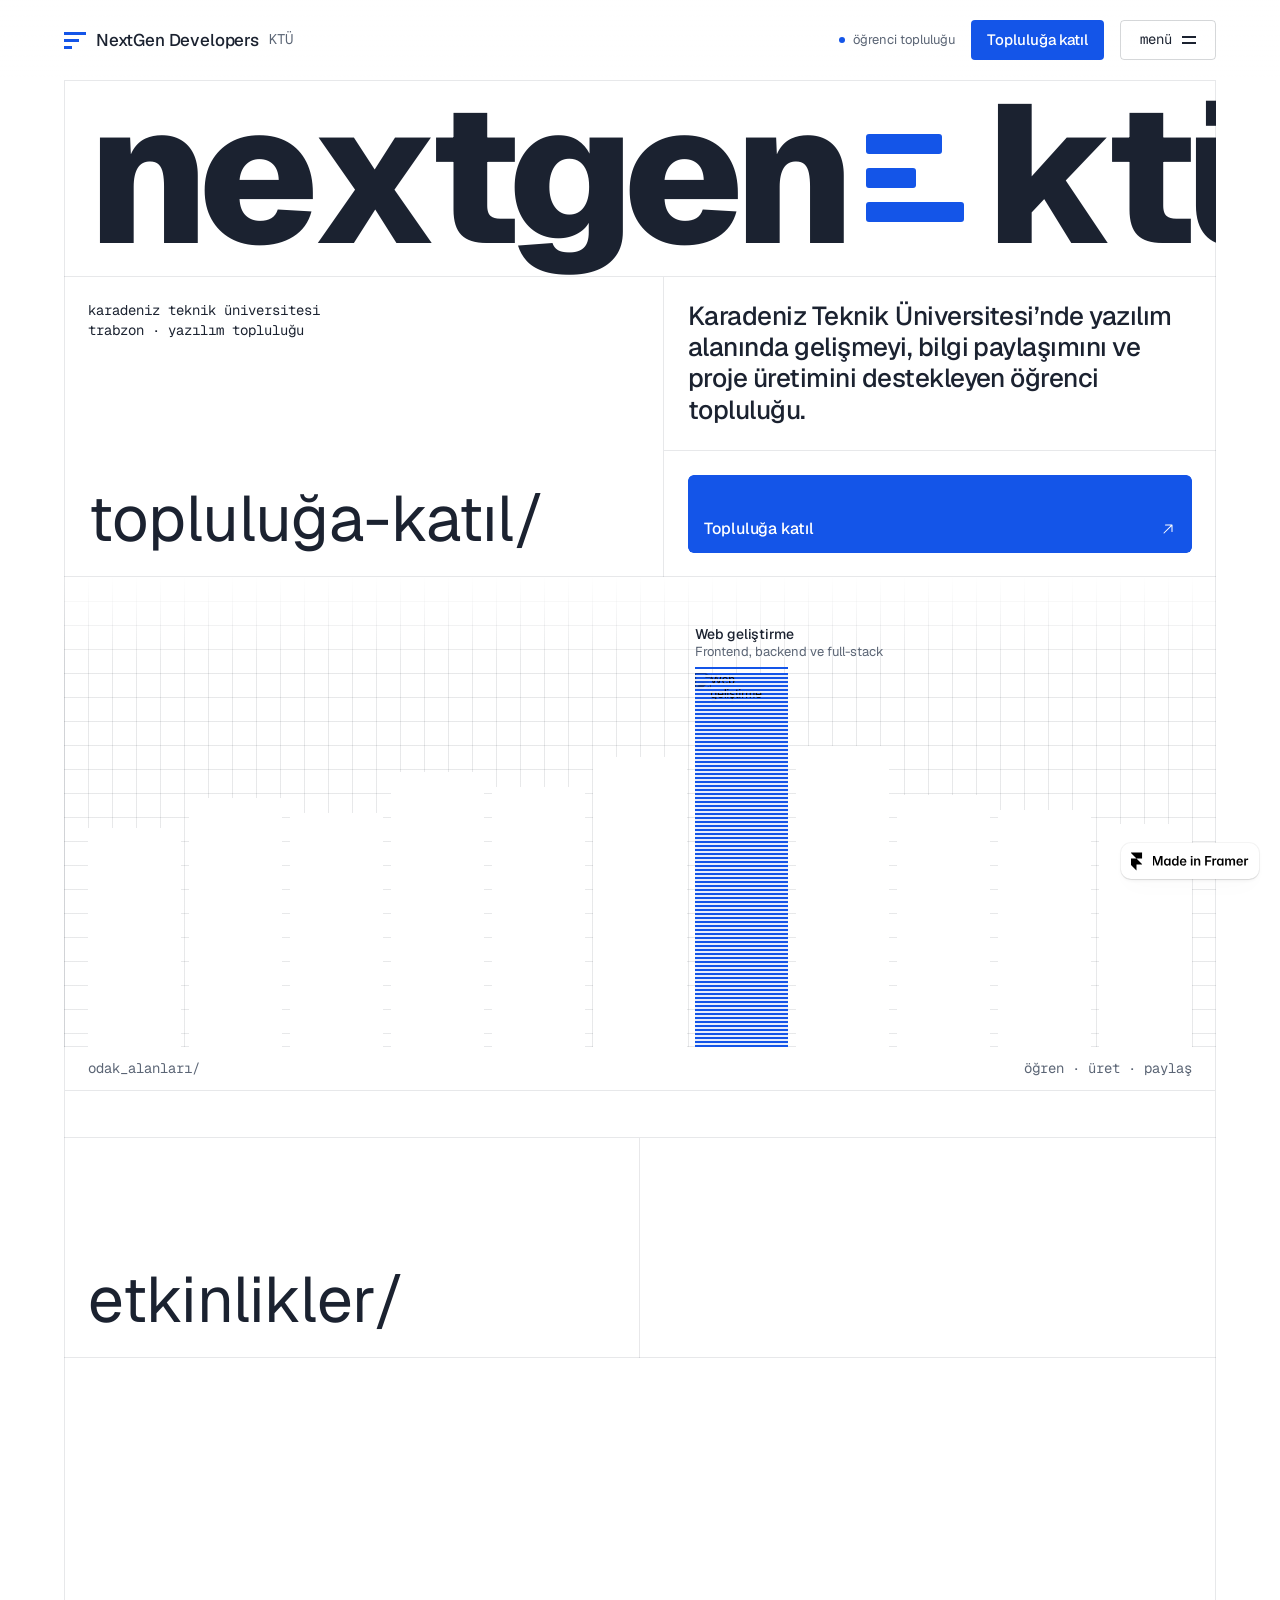
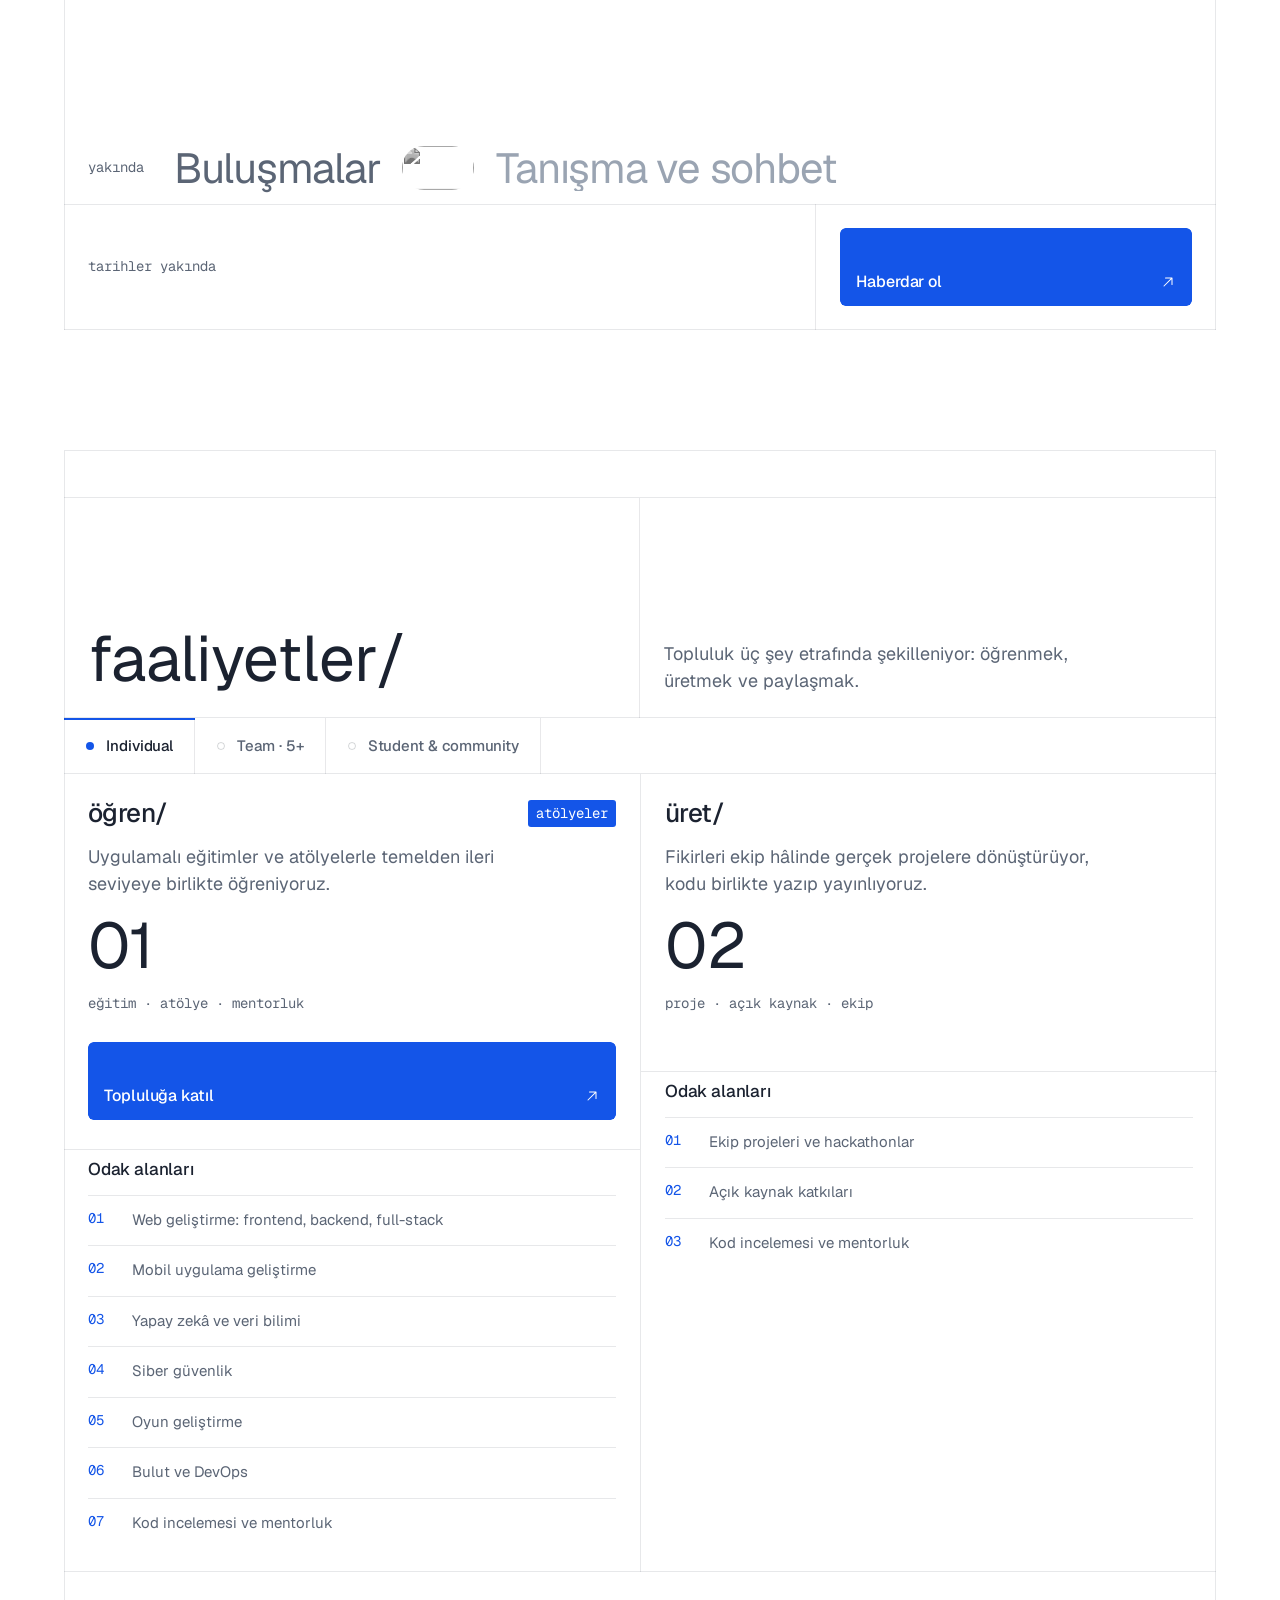
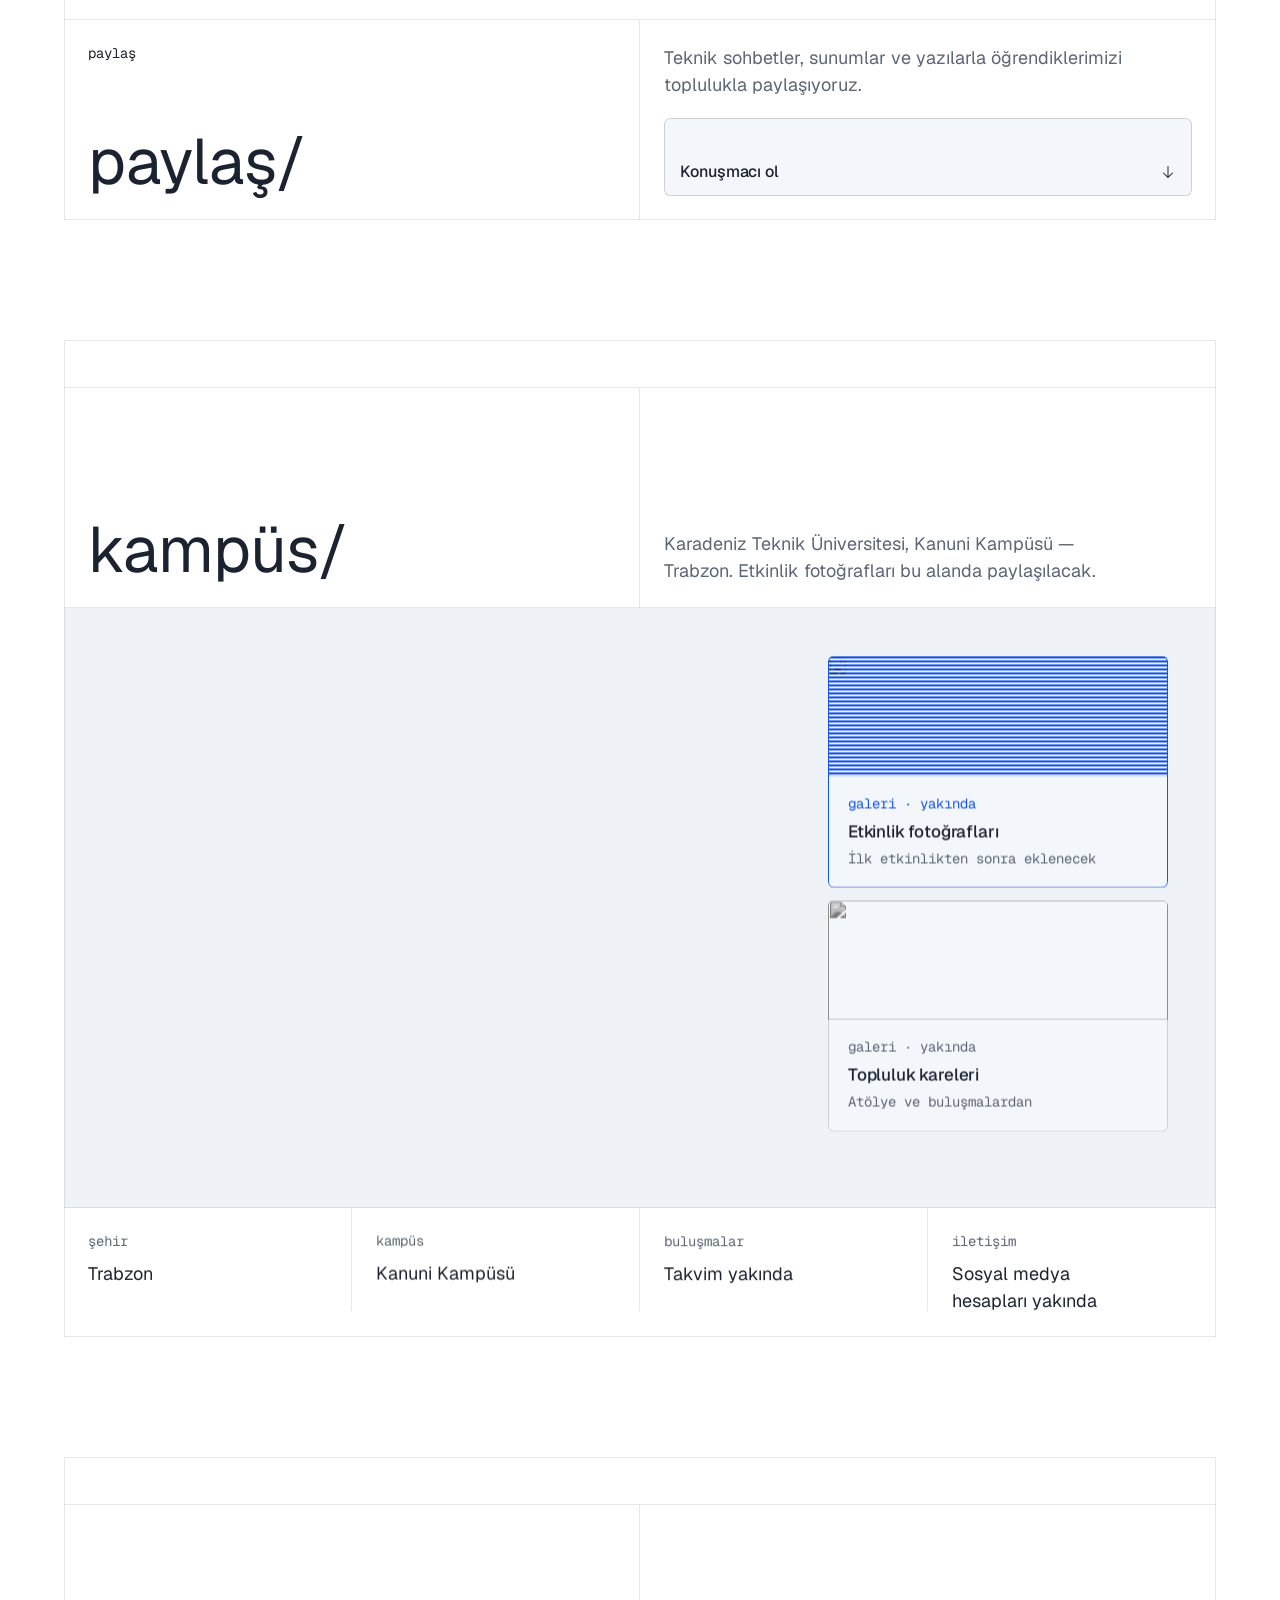
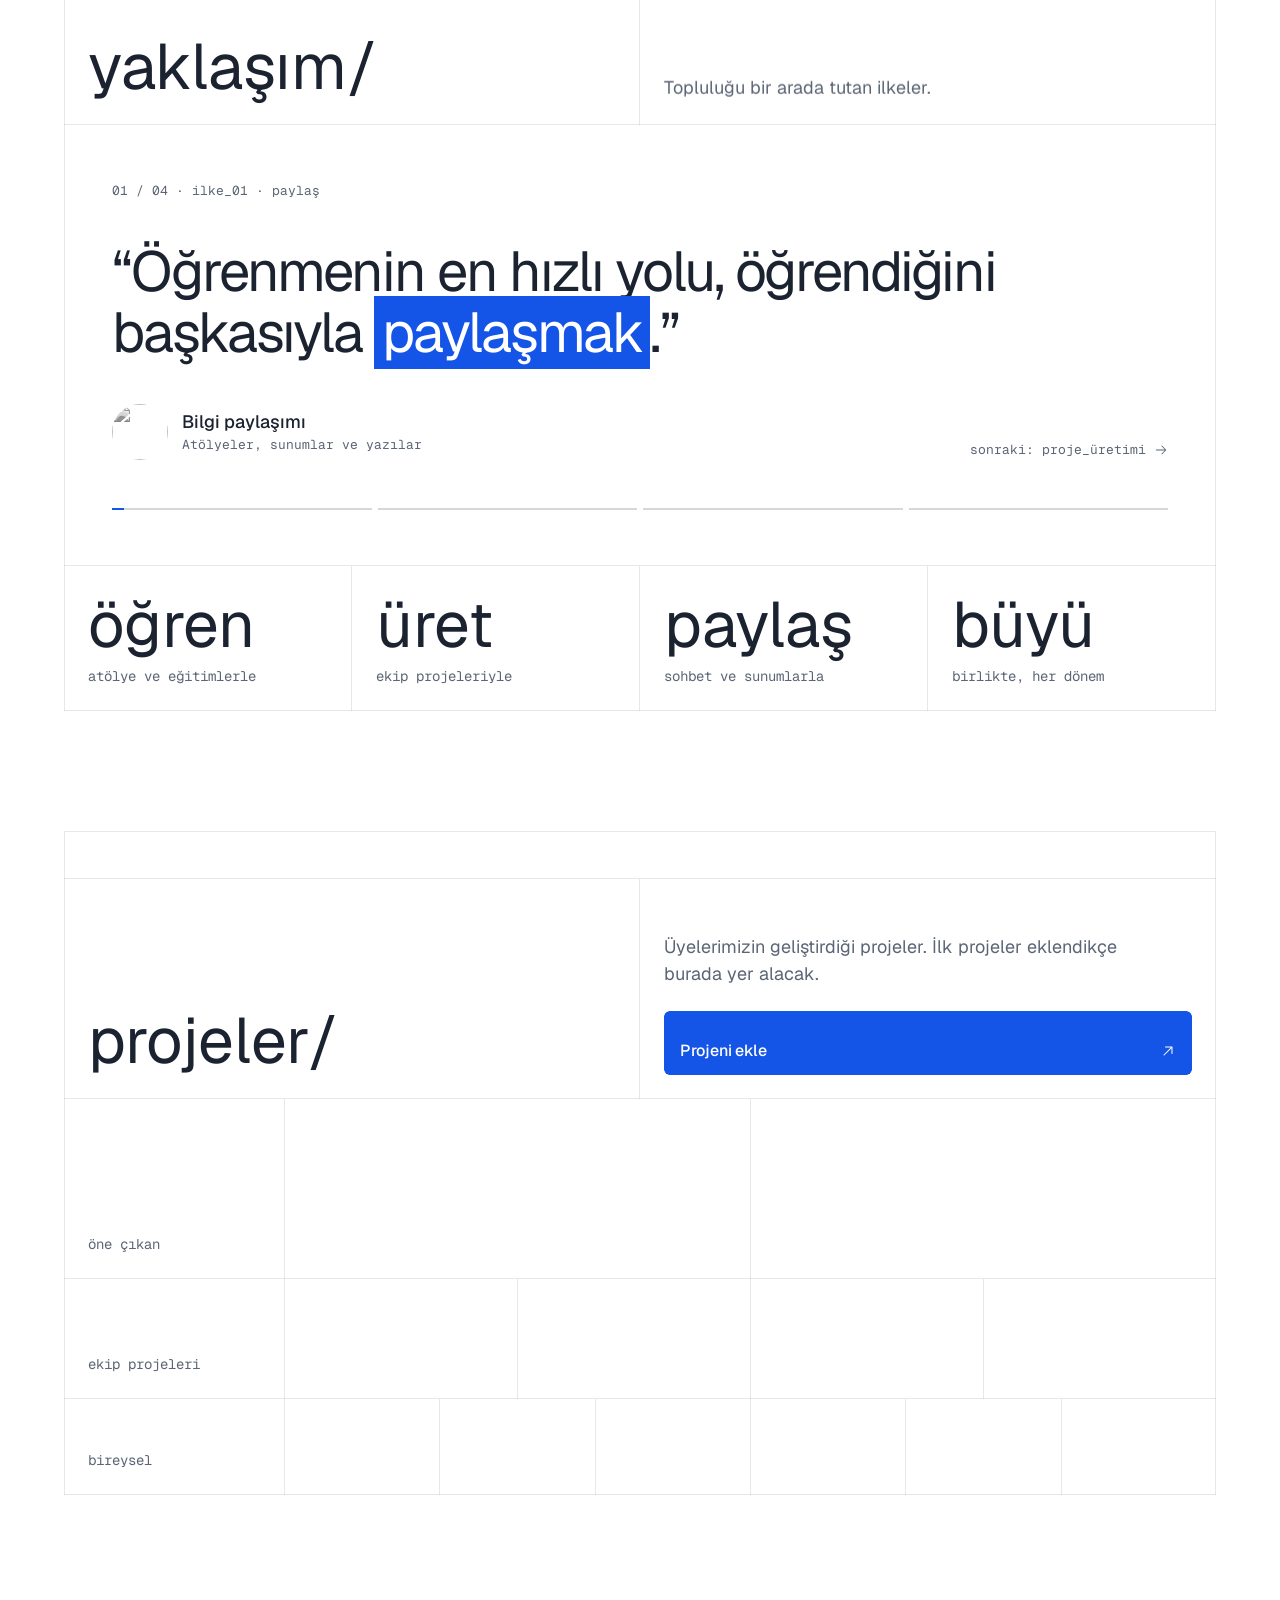
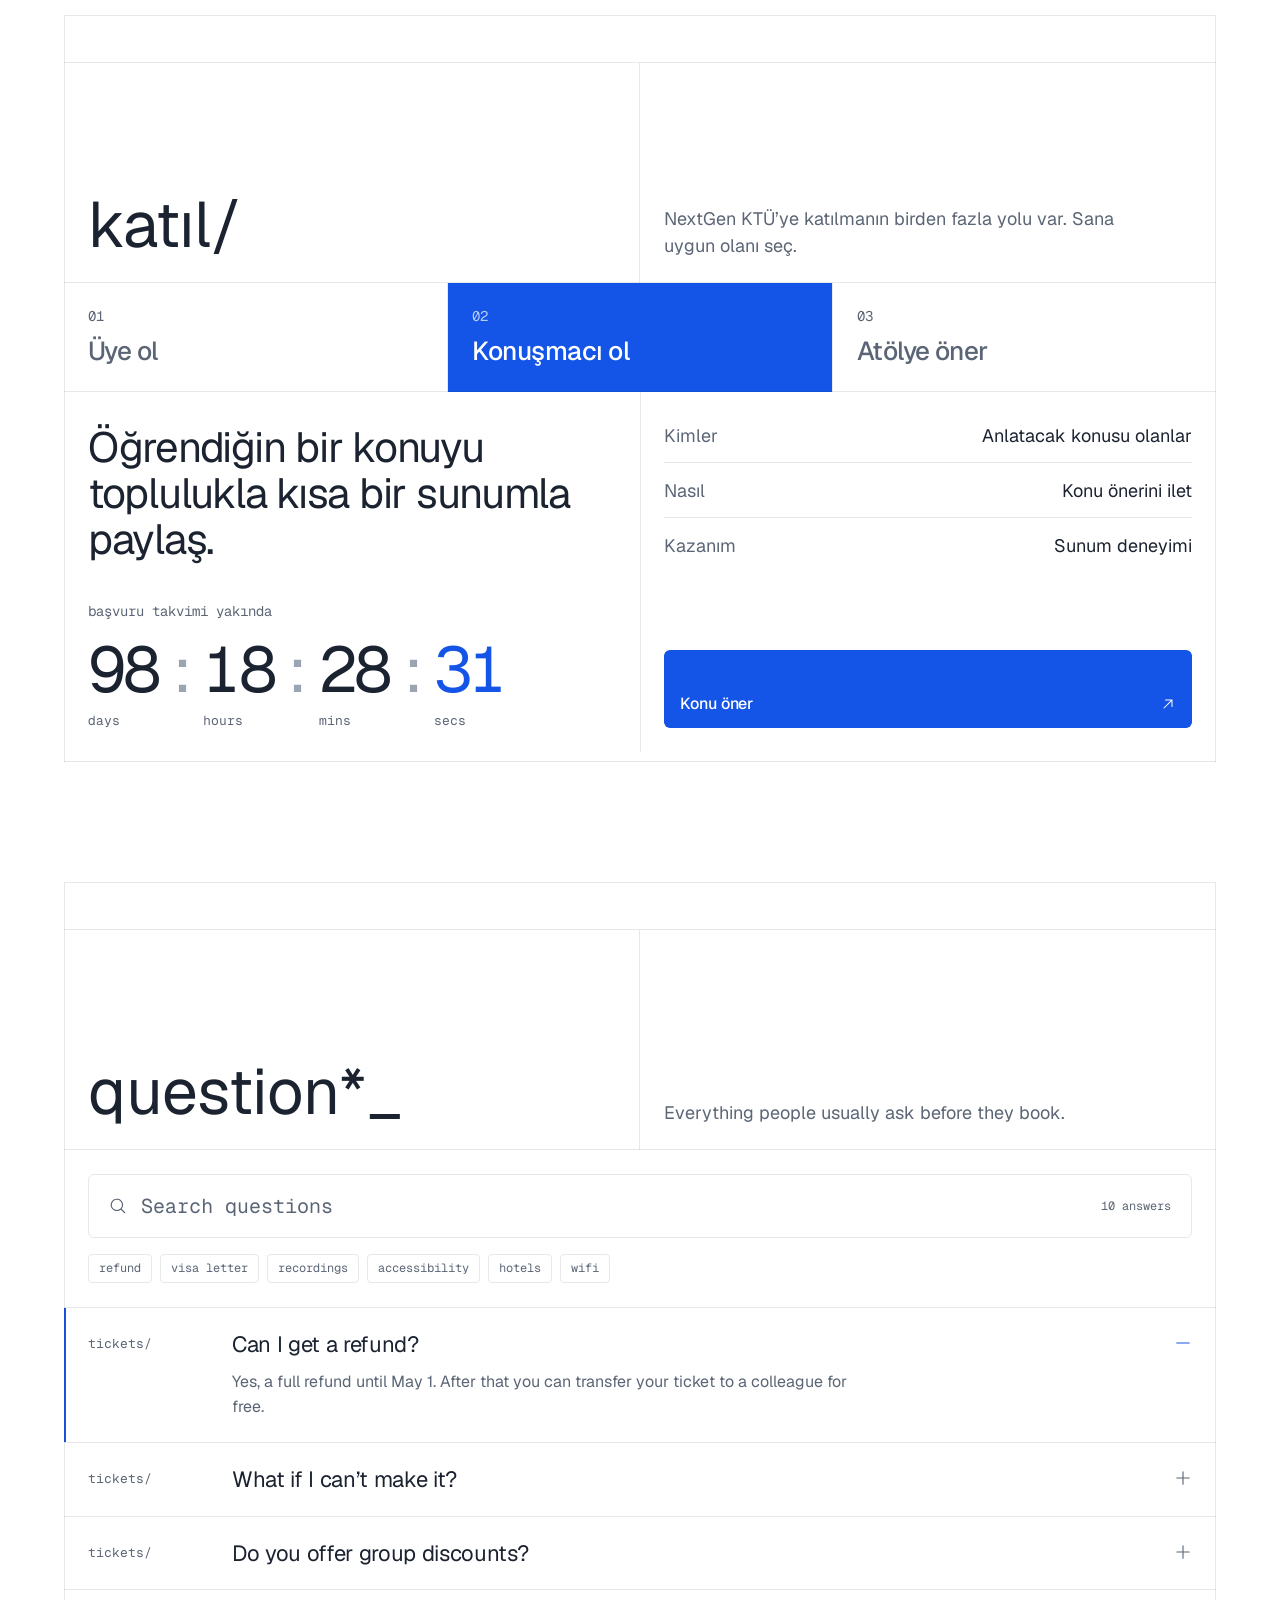
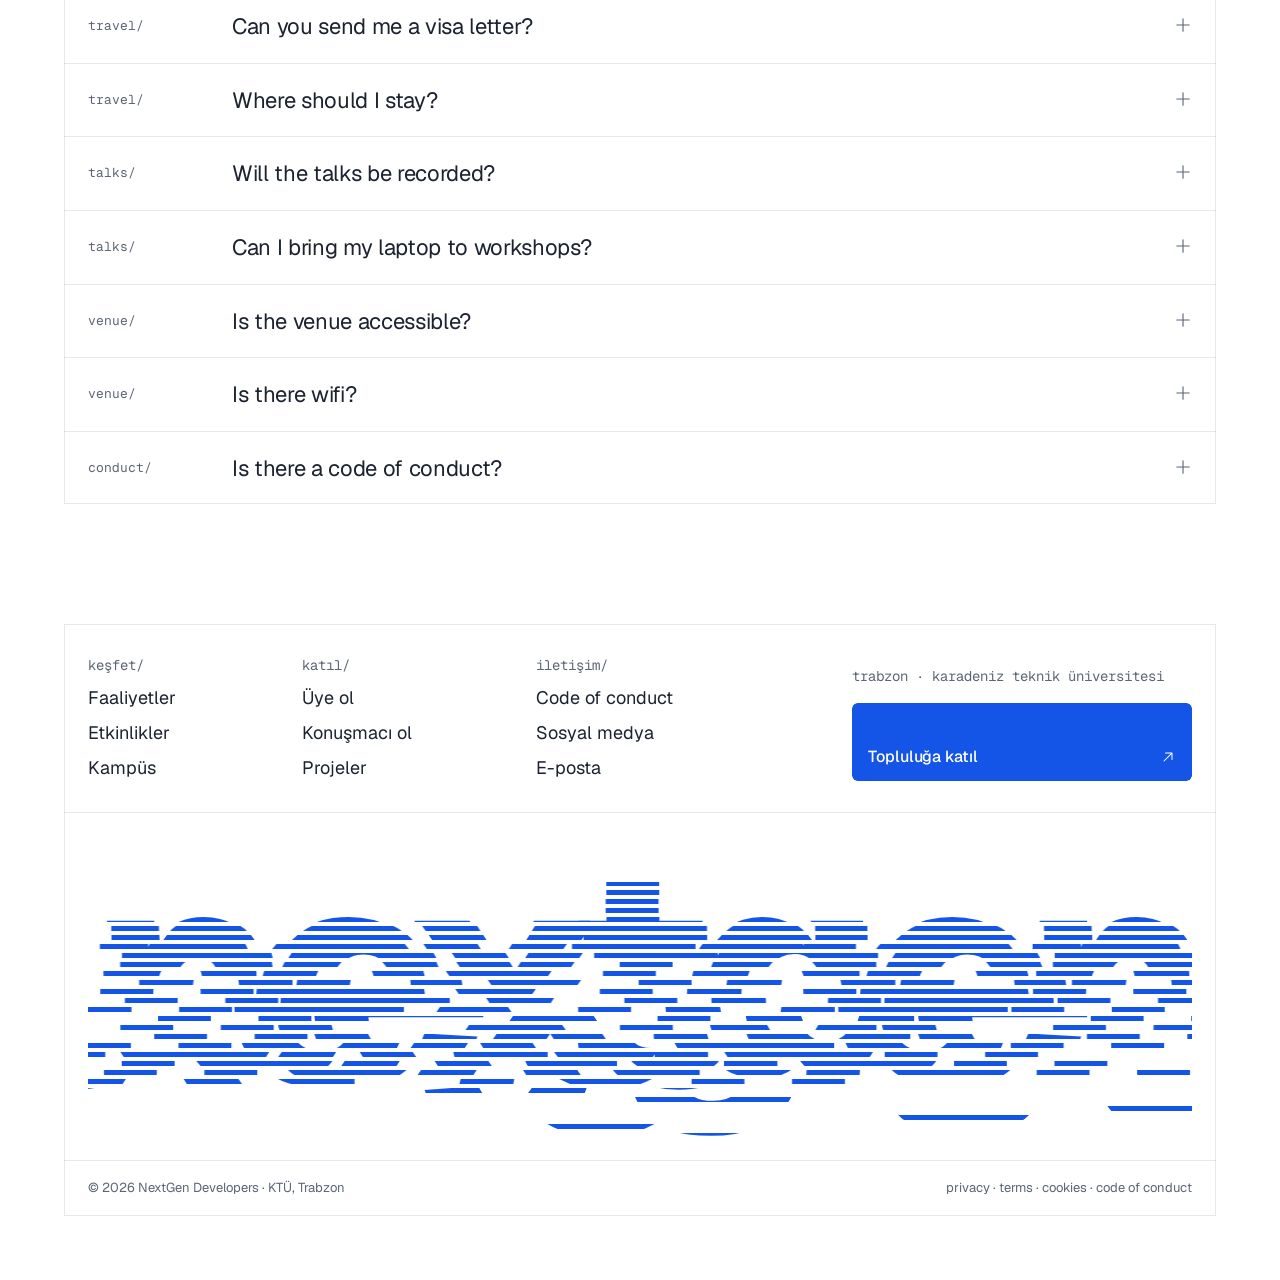
==== commit 12a2d692: "Ana sayfayı NextGen KTÜ'ye dönüştür Uplink 27 export'u yerinde düzenlendi; Framer runtime'ı (animasy" ====
--- a/uplink-copy-site/index.html
+++ b/uplink-copy-site/index.html
@@ -1,27 +1,27 @@
 <!doctype html>
 <!-- Made in Framer · framer.com -->
 <!-- Published Nov 7, 2026, 7:01 PM UTC -->
-<html dir="ltr">
-<head><script>(function(){var p=location.pathname;if(p.endsWith("/index.html")){history.replaceState(null,"",p.slice(0,-10))}})()</script><script>(function(){document.addEventListener("click",function(e){if(e.defaultPrevented||e.button!==0||e.metaKey||e.ctrlKey||e.shiftKey||e.altKey)return;var a=e.target&&e.target.closest?e.target.closest("a[href]"):null;if(!a)return;if(a.target&&a.target!=="_self")return;if(a.hasAttribute("download"))return;var href=a.getAttribute("href")||"";if(href.charAt(0)==="#")return;var u;try{u=new URL(a.href,location.href)}catch(err){return}if(u.origin!==location.origin)return;if(u.pathname===location.pathname&&u.hash)return;e.preventDefault();e.stopPropagation();location.assign(u.href)},true)})()</script><script>(function(){var M={"/sites/6qKRHPJuOulgF9iphfBqgC/searchIndex-bbk2t8xtTjRT.json":"assets/framerusercontent.com/sites/6qKRHPJuOulgF9iphfBqgC/searchIndex-bbk2t8xtTjRT.json","/images/btPNyXOE58vjiGgznYb05Z1S4c.png":"assets/framerusercontent.com/images/btPNyXOE58vjiGgznYb05Z1S4c.png","/images/lqGhwTAApcG7jBtMNrDeK4U89Y.png":"assets/framerusercontent.com/images/lqGhwTAApcG7jBtMNrDeK4U89Y.png","/assets/6OEBJhrZTpBjxjBNBwyht365Hpk.png":"assets/framerusercontent.com/assets/6OEBJhrZTpBjxjBNBwyht365Hpk.png","/assets/5vvr9Vy74if2I6bQbJvbw7SY1pQ.woff2":"assets/framerusercontent.com/assets/5vvr9Vy74if2I6bQbJvbw7SY1pQ.woff2","/assets/EOr0mi4hNtlgWNn9if640EZzXCo.woff2":"assets/framerusercontent.com/assets/EOr0mi4hNtlgWNn9if640EZzXCo.woff2","/assets/Y9k9QrlZAqio88Klkmbd8VoMQc.woff2":"assets/framerusercontent.com/assets/Y9k9QrlZAqio88Klkmbd8VoMQc.woff2","/assets/OYrD2tBIBPvoJXiIHnLoOXnY9M.woff2":"assets/framerusercontent.com/assets/OYrD2tBIBPvoJXiIHnLoOXnY9M.woff2","/assets/JeYwfuaPfZHQhEG8U5gtPDZ7WQ.woff2":"assets/framerusercontent.com/assets/JeYwfuaPfZHQhEG8U5gtPDZ7WQ.woff2","/assets/GrgcKwrN6d3Uz8EwcLHZxwEfC4.woff2":"assets/framerusercontent.com/assets/GrgcKwrN6d3Uz8EwcLHZxwEfC4.woff2","/assets/b6Y37FthZeALduNqHicBT6FutY.woff2":"assets/framerusercontent.com/assets/b6Y37FthZeALduNqHicBT6FutY.woff2","/images/v34hGNZCOzm5ogaaOcq73k49Jhw.jpg?width=640&height=640":"assets/framerusercontent.com/images/v34hGNZCOzm5ogaaOcq73k49Jhw.1v6pxe9.jpg","/images/v34hGNZCOzm5ogaaOcq73k49Jhw.jpg?scale-down-to=512&width=640&height=640":"assets/framerusercontent.com/images/v34hGNZCOzm5ogaaOcq73k49Jhw.0c2qcuz.jpg","/images/62C3tPkg0Akp8vOVEFGW9ryIYs.jpg?width=640&height=640":"assets/framerusercontent.com/images/62C3tPkg0Akp8vOVEFGW9ryIYs.1v6pxe9.jpg","/images/62C3tPkg0Akp8vOVEFGW9ryIYs.jpg?scale-down-to=512&width=640&height=640":"assets/framerusercontent.com/images/62C3tPkg0Akp8vOVEFGW9ryIYs.0c2qcuz.jpg","/images/TdGBTYFsm7v7IxM99FUC194BifA.jpg?width=640&height=640":"assets/framerusercontent.com/images/TdGBTYFsm7v7IxM99FUC194BifA.1v6pxe9.jpg","/images/TdGBTYFsm7v7IxM99FUC194BifA.jpg?scale-down-to=512&width=640&height=640":"assets/framerusercontent.com/images/TdGBTYFsm7v7IxM99FUC194BifA.0c2qcuz.jpg","/images/FprOQVirBCxwd9srnzBF9wgnEs.jpg?width=640&height=640":"assets/framerusercontent.com/images/FprOQVirBCxwd9srnzBF9wgnEs.1v6pxe9.jpg","/images/FprOQVirBCxwd9srnzBF9wgnEs.jpg?scale-down-to=512&width=640&height=640":"assets/framerusercontent.com/images/FprOQVirBCxwd9srnzBF9wgnEs.0c2qcuz.jpg","/images/NYt9kobyNBPN69YOxrturUGZAbc.jpg?width=640&height=640":"assets/framerusercontent.com/images/NYt9kobyNBPN69YOxrturUGZAbc.1v6pxe9.jpg","/images/NYt9kobyNBPN69YOxrturUGZAbc.jpg?scale-down-to=512&width=640&height=640":"assets/framerusercontent.com/images/NYt9kobyNBPN69YOxrturUGZAbc.0c2qcuz.jpg","/images/QVUcLbchER4o2jCyNWIZvHH6Lo.jpg?width=640&height=640":"assets/framerusercontent.com/images/QVUcLbchER4o2jCyNWIZvHH6Lo.1v6pxe9.jpg","/images/QVUcLbchER4o2jCyNWIZvHH6Lo.jpg?scale-down-to=512&width=640&height=640":"assets/framerusercontent.com/images/QVUcLbchER4o2jCyNWIZvHH6Lo.0c2qcuz.jpg","/images/sMzYYbaNDfYk3tYI4EDVr1t2A.jpg?width=640&height=640":"assets/framerusercontent.com/images/sMzYYbaNDfYk3tYI4EDVr1t2A.1v6pxe9.jpg","/images/sMzYYbaNDfYk3tYI4EDVr1t2A.jpg?scale-down-to=512&width=640&height=640":"assets/framerusercontent.com/images/sMzYYbaNDfYk3tYI4EDVr1t2A.0c2qcuz.jpg","/images/W2QtAO9Mx8zzwFrMNwVBlgzJU.jpg?width=640&height=640":"assets/framerusercontent.com/images/W2QtAO9Mx8zzwFrMNwVBlgzJU.1v6pxe9.jpg","/images/W2QtAO9Mx8zzwFrMNwVBlgzJU.jpg?scale-down-to=512&width=640&height=640":"assets/framerusercontent.com/images/W2QtAO9Mx8zzwFrMNwVBlgzJU.0c2qcuz.jpg","/images/Q6Npz4EXqtEO6uRdAHqiKIbs.jpg?width=640&height=640":"assets/framerusercontent.com/images/Q6Npz4EXqtEO6uRdAHqiKIbs.1v6pxe9.jpg","/images/Q6Npz4EXqtEO6uRdAHqiKIbs.jpg?scale-down-to=512&width=640&height=640":"assets/framerusercontent.com/images/Q6Npz4EXqtEO6uRdAHqiKIbs.0c2qcuz.jpg","/images/aSluGDwaoELLZvQFLgtrr9yQdjQ.jpg?width=640&height=640":"assets/framerusercontent.com/images/aSluGDwaoELLZvQFLgtrr9yQdjQ.1v6pxe9.jpg","/images/aSluGDwaoELLZvQFLgtrr9yQdjQ.jpg?scale-down-to=512&width=640&height=640":"assets/framerusercontent.com/images/aSluGDwaoELLZvQFLgtrr9yQdjQ.0c2qcuz.jpg","/images/KihaD5QIoy3pUQUPCrPOWUZj9JI.jpg?width=640&height=640":"assets/framerusercontent.com/images/KihaD5QIoy3pUQUPCrPOWUZj9JI.1v6pxe9.jpg","/images/KihaD5QIoy3pUQUPCrPOWUZj9JI.jpg?scale-down-to=512&width=640&height=640":"assets/framerusercontent.com/images/KihaD5QIoy3pUQUPCrPOWUZj9JI.0c2qcuz.jpg","/images/Z3jA3VhM3nGO62dLeA0vkXG9Wlc.jpg?width=640&height=640":"assets/framerusercontent.com/images/Z3jA3VhM3nGO62dLeA0vkXG9Wlc.1v6pxe9.jpg","/images/Z3jA3VhM3nGO62dLeA0vkXG9Wlc.jpg?scale-down-to=512&width=640&height=640":"assets/framerusercontent.com/images/Z3jA3VhM3nGO62dLeA0vkXG9Wlc.0c2qcuz.jpg","/images/ntOSEy2PaQAhGyaDxX14cltsbqQ.jpg?scale-down-to=512&width=1200&height=675":"assets/framerusercontent.com/images/ntOSEy2PaQAhGyaDxX14cltsbqQ.19pmp3m.jpg","/images/ntOSEy2PaQAhGyaDxX14cltsbqQ.jpg?scale-down-to=1024&width=1200&height=675":"assets/framerusercontent.com/images/ntOSEy2PaQAhGyaDxX14cltsbqQ.1weghvx.jpg","/images/ntOSEy2PaQAhGyaDxX14cltsbqQ.jpg?width=1200&height=675":"assets/framerusercontent.com/images/ntOSEy2PaQAhGyaDxX14cltsbqQ.1wz1moo.jpg","/images/tHFbEmokcVFPYO2gBLfqxJSTPqU.jpg?scale-down-to=512&width=1200&height=800":"assets/framerusercontent.com/images/tHFbEmokcVFPYO2gBLfqxJSTPqU.1vxc378.jpg","/images/tHFbEmokcVFPYO2gBLfqxJSTPqU.jpg?scale-down-to=1024&width=1200&height=800":"assets/framerusercontent.com/images/tHFbEmokcVFPYO2gBLfqxJSTPqU.1aqyxsf.jpg","/images/tHFbEmokcVFPYO2gBLfqxJSTPqU.jpg?width=1200&height=800":"assets/framerusercontent.com/images/tHFbEmokcVFPYO2gBLfqxJSTPqU.05uq1lu.jpg","/images/FprOQVirBCxwd9srnzBF9wgnEs.jpg":"assets/framerusercontent.com/images/FprOQVirBCxwd9srnzBF9wgnEs.jpg","/images/4MSC81hTRNvgIZnq2FRh7qSb4k.png?scale-down-to=512&width=836&height=136":"assets/framerusercontent.com/images/4MSC81hTRNvgIZnq2FRh7qSb4k.0nto17m.png","/images/4MSC81hTRNvgIZnq2FRh7qSb4k.png?width=836&height=136":"assets/framerusercontent.com/images/4MSC81hTRNvgIZnq2FRh7qSb4k.0gxer74.png","/images/kW8wpQGSf2UoucIl9HQa3SDKQ.png?scale-down-to=512&width=556&height=166":"assets/framerusercontent.com/images/kW8wpQGSf2UoucIl9HQa3SDKQ.0s21a98.png","/images/kW8wpQGSf2UoucIl9HQa3SDKQ.png?width=556&height=166":"assets/framerusercontent.com/images/kW8wpQGSf2UoucIl9HQa3SDKQ.1olll6u.png","/images/JUW3bctjrH1pFaStTcCMIjPJKo.png?scale-down-to=512&width=778&height=136":"assets/framerusercontent.com/images/JUW3bctjrH1pFaStTcCMIjPJKo.0ixyc63.png","/images/JUW3bctjrH1pFaStTcCMIjPJKo.png?width=778&height=136":"assets/framerusercontent.com/images/JUW3bctjrH1pFaStTcCMIjPJKo.1xo2y6h.png","/images/86uf3UpgD4o1j7j8M1Pnbi9ZRAE.png?scale-down-to=512&width=666&height=138":"assets/framerusercontent.com/images/86uf3UpgD4o1j7j8M1Pnbi9ZRAE.0gxrgd5.png","/images/86uf3UpgD4o1j7j8M1Pnbi9ZRAE.png?width=666&height=138":"assets/framerusercontent.com/images/86uf3UpgD4o1j7j8M1Pnbi9ZRAE.18pgi6v.png","/images/iRsYonTL0uHlfzv9i86C56wAl2U.png?scale-down-to=512&width=736&height=136":"assets/framerusercontent.com/images/iRsYonTL0uHlfzv9i86C56wAl2U.0t70ja5.png","/images/iRsYonTL0uHlfzv9i86C56wAl2U.png?width=736&height=136":"assets/framerusercontent.com/images/iRsYonTL0uHlfzv9i86C56wAl2U.0ge3587.png","/images/W8nmI36vFSYJRHaTFKaJdrAubY.png?scale-down-to=512&width=734&height=136":"assets/framerusercontent.com/images/W8nmI36vFSYJRHaTFKaJdrAubY.0zgtvkb.png","/images/W8nmI36vFSYJRHaTFKaJdrAubY.png?width=734&height=136":"assets/framerusercontent.com/images/W8nmI36vFSYJRHaTFKaJdrAubY.0dzpj2h.png","/images/mZExpkU9P0NNwO8uLpOBL45w.png?width=492&height=136":"assets/framerusercontent.com/images/mZExpkU9P0NNwO8uLpOBL45w.0egyhr6.png","/images/CzZ9SHXvw0esp7i766pPym8IbMg.png?scale-down-to=512&width=684&height=136":"assets/framerusercontent.com/images/CzZ9SHXvw0esp7i766pPym8IbMg.05y1mvn.png","/images/CzZ9SHXvw0esp7i766pPym8IbMg.png?width=684&height=136":"assets/framerusercontent.com/images/CzZ9SHXvw0esp7i766pPym8IbMg.1li8umt.png","/images/zAuAYTuBKAxliFrwcITZsZCzvc.png?scale-down-to=512&width=888&height=136":"assets/framerusercontent.com/images/zAuAYTuBKAxliFrwcITZsZCzvc.1h0y8th.png","/images/zAuAYTuBKAxliFrwcITZsZCzvc.png?width=888&height=136":"assets/framerusercontent.com/images/zAuAYTuBKAxliFrwcITZsZCzvc.09hfjsz.png","/images/BLLByekf2L2XFx1JZBMUO7ozGHM.png?scale-down-to=512&width=694&height=166":"assets/framerusercontent.com/images/BLLByekf2L2XFx1JZBMUO7ozGHM.1evlqrt.png","/images/BLLByekf2L2XFx1JZBMUO7ozGHM.png?width=694&height=166":"assets/framerusercontent.com/images/BLLByekf2L2XFx1JZBMUO7ozGHM.0toej8z.png","/images/RUFcVT2Ia5zCQt9gaPC15fXVW5M.png?scale-down-to=512&width=562&height=136":"assets/framerusercontent.com/images/RUFcVT2Ia5zCQt9gaPC15fXVW5M.0yoxclk.png","/images/RUFcVT2Ia5zCQt9gaPC15fXVW5M.png?width=562&height=136":"assets/framerusercontent.com/images/RUFcVT2Ia5zCQt9gaPC15fXVW5M.1bcduo6.png","/images/tJ33hXTtXywWKd3Hzeq053fQTw.png?scale-down-to=512&width=550&height=136":"assets/framerusercontent.com/images/tJ33hXTtXywWKd3Hzeq053fQTw.1ngnk1z.png","/images/tJ33hXTtXywWKd3Hzeq053fQTw.png?width=550&height=136":"assets/framerusercontent.com/images/tJ33hXTtXywWKd3Hzeq053fQTw.0nfi85p.png","/sites/6qKRHPJuOulgF9iphfBqgC/rolldown-runtime.Bi-D_2cA.mjs":"assets/framerusercontent.com/sites/6qKRHPJuOulgF9iphfBqgC/rolldown-runtime.Bi-D_2cA.mjs","/sites/6qKRHPJuOulgF9iphfBqgC/react.Dxe_2v0O.mjs":"assets/framerusercontent.com/sites/6qKRHPJuOulgF9iphfBqgC/react.Dxe_2v0O.mjs","/sites/6qKRHPJuOulgF9iphfBqgC/framer.CP5NoSiw.mjs":"assets/framerusercontent.com/sites/6qKRHPJuOulgF9iphfBqgC/framer.CP5NoSiw.mjs","/sites/6qKRHPJuOulgF9iphfBqgC/motion.Yk2TEZIE.mjs":"assets/framerusercontent.com/sites/6qKRHPJuOulgF9iphfBqgC/motion.Yk2TEZIE.mjs","/sites/6qKRHPJuOulgF9iphfBqgC/toplevel-deps.DMkW1u5u.mjs":"assets/framerusercontent.com/sites/6qKRHPJuOulgF9iphfBqgC/toplevel-deps.DMkW1u5u.mjs","/sites/6qKRHPJuOulgF9iphfBqgC/Gm22-tiVP5hHiXTTLEHMLZyeu0I41ZX3vdWfWu9yfbA.Cr_bfCIR.mjs":"assets/framerusercontent.com/sites/6qKRHPJuOulgF9iphfBqgC/Gm22-tiVP5hHiXTTLEHMLZyeu0I41ZX3vdWfWu9yfbA.Cr_bfCIR.mjs","/sites/6qKRHPJuOulgF9iphfBqgC/IrByOniPY.D6ASh_bz.mjs":"assets/framerusercontent.com/sites/6qKRHPJuOulgF9iphfBqgC/IrByOniPY.D6ASh_bz.mjs","/sites/6qKRHPJuOulgF9iphfBqgC/ixER2O3GK.tBSG3B-w.mjs":"assets/framerusercontent.com/sites/6qKRHPJuOulgF9iphfBqgC/ixER2O3GK.tBSG3B-w.mjs","/sites/6qKRHPJuOulgF9iphfBqgC/kanukuOLH.CgVYyb6C.mjs":"assets/framerusercontent.com/sites/6qKRHPJuOulgF9iphfBqgC/kanukuOLH.CgVYyb6C.mjs","/sites/6qKRHPJuOulgF9iphfBqgC/t87mvH_qt.CYOGEPja.mjs":"assets/framerusercontent.com/sites/6qKRHPJuOulgF9iphfBqgC/t87mvH_qt.CYOGEPja.mjs","/sites/6qKRHPJuOulgF9iphfBqgC/augiA20Il.DYLFBa-R.mjs":"assets/framerusercontent.com/sites/6qKRHPJuOulgF9iphfBqgC/augiA20Il.DYLFBa-R.mjs","/sites/6qKRHPJuOulgF9iphfBqgC/script_main.C7nk36ca.mjs":"assets/framerusercontent.com/sites/6qKRHPJuOulgF9iphfBqgC/script_main.C7nk36ca.mjs","/assets/xzgKPWf5y6iuVzme8D08Mr0GDM.png":"assets/framerusercontent.com/assets/xzgKPWf5y6iuVzme8D08Mr0GDM.png","/sites/6qKRHPJuOulgF9iphfBqgC/fA9NtF54edqZDJpPYJBLaPq8WoKxrBJ-dJ4ovLjklUg.BkuN0gIz.mjs":"assets/framerusercontent.com/sites/6qKRHPJuOulgF9iphfBqgC/fA9NtF54edqZDJpPYJBLaPq8WoKxrBJ-dJ4ovLjklUg.BkuN0gIz.mjs","/sites/6qKRHPJuOulgF9iphfBqgC/k1NfB4ggH.BBK_tNWA.mjs":"assets/framerusercontent.com/sites/6qKRHPJuOulgF9iphfBqgC/k1NfB4ggH.BBK_tNWA.mjs","/sites/6qKRHPJuOulgF9iphfBqgC/QpehGXTBr.CRyr1Ird.mjs":"assets/framerusercontent.com/sites/6qKRHPJuOulgF9iphfBqgC/QpehGXTBr.CRyr1Ird.mjs","/assets/rA4taqUC3RcqoCIfRT7KkKwgV4.png":"assets/framerusercontent.com/assets/rA4taqUC3RcqoCIfRT7KkKwgV4.png","/sites/6qKRHPJuOulgF9iphfBqgC/-FrovgLAbV43H5JVKSfI8W2HClx6mMUcO1D0-G73TLY.D-GGlmT8.mjs":"assets/framerusercontent.com/sites/6qKRHPJuOulgF9iphfBqgC/-FrovgLAbV43H5JVKSfI8W2HClx6mMUcO1D0-G73TLY.D-GGlmT8.mjs","/sites/6qKRHPJuOulgF9iphfBqgC/SaXUtSxbU.BmGqw4X3.mjs":"assets/framerusercontent.com/sites/6qKRHPJuOulgF9iphfBqgC/SaXUtSxbU.BmGqw4X3.mjs","/sites/6qKRHPJuOulgF9iphfBqgC/lY7tPPzGt0sCAIL_Sl2jLOnYgNlDdguI_6d8zkt72As.isXdBcOk.mjs":"assets/framerusercontent.com/sites/6qKRHPJuOulgF9iphfBqgC/lY7tPPzGt0sCAIL_Sl2jLOnYgNlDdguI_6d8zkt72As.isXdBcOk.mjs","/sites/6qKRHPJuOulgF9iphfBqgC/EPsZO57VJoZS4Rf7pKap0JrszgSAe70qQ1rzNqH_MlU.C093EDhI.mjs":"assets/framerusercontent.com/sites/6qKRHPJuOulgF9iphfBqgC/EPsZO57VJoZS4Rf7pKap0JrszgSAe70qQ1rzNqH_MlU.C093EDhI.mjs","/sites/6qKRHPJuOulgF9iphfBqgC/HVWCUDKGkBMrtRE0fqUipM1LNgByVHYLwjgQ07E-gb0.D5FAYfRk.mjs":"assets/framerusercontent.com/sites/6qKRHPJuOulgF9iphfBqgC/HVWCUDKGkBMrtRE0fqUipM1LNgByVHYLwjgQ07E-gb0.D5FAYfRk.mjs","/sites/6qKRHPJuOulgF9iphfBqgC/iT8wT6gw8y3u5EAdShBC0N7kBiDG6kW96YEsy00KpsE.QD7j1neR.mjs":"assets/framerusercontent.com/sites/6qKRHPJuOulgF9iphfBqgC/iT8wT6gw8y3u5EAdShBC0N7kBiDG6kW96YEsy00KpsE.QD7j1neR.mjs","/sites/6qKRHPJuOulgF9iphfBqgC/QHa5kXqI7NgWeMGmjhpK_XoPU-kRIhuQe50mLgMeySY.BP2UebrZ.mjs":"assets/framerusercontent.com/sites/6qKRHPJuOulgF9iphfBqgC/QHa5kXqI7NgWeMGmjhpK_XoPU-kRIhuQe50mLgMeySY.BP2UebrZ.mjs","/sites/6qKRHPJuOulgF9iphfBqgC/2yLMbSV57adVmCxEdowAcElIrRoWrdQop1Eze0Sqr4Q.DSKw1RK5.mjs":"assets/framerusercontent.com/sites/6qKRHPJuOulgF9iphfBqgC/2yLMbSV57adVmCxEdowAcElIrRoWrdQop1Eze0Sqr4Q.DSKw1RK5.mjs","/sites/6qKRHPJuOulgF9iphfBqgC/_TQuJdwfaN0za0yyjhIoPjx1Hay0ax2Ad5FJ_BFiQ8c.DvdWvqaW.mjs":"assets/framerusercontent.com/sites/6qKRHPJuOulgF9iphfBqgC/_TQuJdwfaN0za0yyjhIoPjx1Hay0ax2Ad5FJ_BFiQ8c.DvdWvqaW.mjs","/sites/6qKRHPJuOulgF9iphfBqgC/PX9hIOIVM.C5yimjwD.mjs":"assets/framerusercontent.com/sites/6qKRHPJuOulgF9iphfBqgC/PX9hIOIVM.C5yimjwD.mjs","/modules/gbmgYFmHqdzAtN5HRo5l/JriOVw8tRgKP5FoLAAsW/kanukuOLH.js":"assets/framerusercontent.com/modules/gbmgYFmHqdzAtN5HRo5l/JriOVw8tRgKP5FoLAAsW/kanukuOLH.js","/images/GfGkADagM4KEibNcIiRUWlfrR0.jpg":"assets/framerusercontent.com/images/GfGkADagM4KEibNcIiRUWlfrR0.jpg","/images/TdGBTYFsm7v7IxM99FUC194BifA.jpg":"assets/framerusercontent.com/images/TdGBTYFsm7v7IxM99FUC194BifA.jpg","/images/62C3tPkg0Akp8vOVEFGW9ryIYs.jpg":"assets/framerusercontent.com/images/62C3tPkg0Akp8vOVEFGW9ryIYs.jpg","/images/NYt9kobyNBPN69YOxrturUGZAbc.jpg":"assets/framerusercontent.com/images/NYt9kobyNBPN69YOxrturUGZAbc.jpg","/modules/91cfpcW4TGiqGO7cN9Om/KUfHBzvTALqHV2jgbrVR/b2G7FQkHk.js":"assets/framerusercontent.com/modules/91cfpcW4TGiqGO7cN9Om/KUfHBzvTALqHV2jgbrVR/b2G7FQkHk.js","/modules/N4P6d0GtREuPb0zNiYwm/rjmSDOAn82Theanr916A/LqTf6wmf1.js":"assets/framerusercontent.com/modules/N4P6d0GtREuPb0zNiYwm/rjmSDOAn82Theanr916A/LqTf6wmf1.js","/modules/DTYPSU1OEdMd6NdXZzHJ/31mRhfvZDMLoe4iLEdNP/ol_uNZUKK.js":"assets/framerusercontent.com/modules/DTYPSU1OEdMd6NdXZzHJ/31mRhfvZDMLoe4iLEdNP/ol_uNZUKK.js","/modules/VmTTthkJ1ajoOvPit9BZ/J2JfU5xufLb86N0ipMbB/RHU19FfB8.js":"assets/framerusercontent.com/modules/VmTTthkJ1ajoOvPit9BZ/J2JfU5xufLb86N0ipMbB/RHU19FfB8.js","/third-party-assets/fontshare/":"assets/framerusercontent.com/third-party-assets/fontshare/index","/sites/6qKRHPJuOulgF9iphfBqgC/chunk.B3RYC8bk.BmD0bPAz.mjs":"assets/framerusercontent.com/sites/6qKRHPJuOulgF9iphfBqgC/chunk.B3RYC8bk.BmD0bPAz.mjs","/sites/6qKRHPJuOulgF9iphfBqgC/epBF_d5fc.CilxCuZb.mjs":"assets/framerusercontent.com/sites/6qKRHPJuOulgF9iphfBqgC/epBF_d5fc.CilxCuZb.mjs","/modules/cr2JP4nVTMHOJ11papw2/4KVcnMwDubsOiOviumkJ/wa5pbCViz.js":"assets/framerusercontent.com/modules/cr2JP4nVTMHOJ11papw2/4KVcnMwDubsOiOviumkJ/wa5pbCViz.js","/sites/6qKRHPJuOulgF9iphfBqgC/eUp2jMXoI.BRzaHbpG.mjs":"assets/framerusercontent.com/sites/6qKRHPJuOulgF9iphfBqgC/eUp2jMXoI.BRzaHbpG.mjs","/sites/6qKRHPJuOulgF9iphfBqgC/MyuALfv6j.CdHqPb0y.mjs":"assets/framerusercontent.com/sites/6qKRHPJuOulgF9iphfBqgC/MyuALfv6j.CdHqPb0y.mjs","/sites/6qKRHPJuOulgF9iphfBqgC/Hzt6h4iWr.Di2K5G2S.mjs":"assets/framerusercontent.com/sites/6qKRHPJuOulgF9iphfBqgC/Hzt6h4iWr.Di2K5G2S.mjs","/sites/6qKRHPJuOulgF9iphfBqgC/Dqa3bHtR0.5F3FeOkv.mjs":"assets/framerusercontent.com/sites/6qKRHPJuOulgF9iphfBqgC/Dqa3bHtR0.5F3FeOkv.mjs","/modules/wKZcZ989QKFo68lOvpsh/evcTrMJSvkHlgClNCgyr/ZkuUwWIrU.js":"assets/framerusercontent.com/modules/wKZcZ989QKFo68lOvpsh/evcTrMJSvkHlgClNCgyr/ZkuUwWIrU.js","/sites/6qKRHPJuOulgF9iphfBqgC/jiUcCvxca.J3A4IeVI.mjs":"assets/framerusercontent.com/sites/6qKRHPJuOulgF9iphfBqgC/jiUcCvxca.J3A4IeVI.mjs","/modules/gbmgYFmHqdzAtN5HRo5l/JriOVw8tRgKP5FoLAAsW/kanukuOLH-0.js":"assets/framerusercontent.com/modules/gbmgYFmHqdzAtN5HRo5l/JriOVw8tRgKP5FoLAAsW/kanukuOLH-0.js","/modules/gbmgYFmHqdzAtN5HRo5l/JriOVw8tRgKP5FoLAAsW/kanukuOLH-1.js":"assets/framerusercontent.com/modules/gbmgYFmHqdzAtN5HRo5l/JriOVw8tRgKP5FoLAAsW/kanukuOLH-1.js","/modules/N4P6d0GtREuPb0zNiYwm/rjmSDOAn82Theanr916A/LqTf6wmf1-0.js":"assets/framerusercontent.com/modules/N4P6d0GtREuPb0zNiYwm/rjmSDOAn82Theanr916A/LqTf6wmf1-0.js","/modules/N4P6d0GtREuPb0zNiYwm/rjmSDOAn82Theanr916A/LqTf6wmf1-1.js":"assets/framerusercontent.com/modules/N4P6d0GtREuPb0zNiYwm/rjmSDOAn82Theanr916A/LqTf6wmf1-1.js","/modules/91cfpcW4TGiqGO7cN9Om/KUfHBzvTALqHV2jgbrVR/b2G7FQkHk-0.js":"assets/framerusercontent.com/modules/91cfpcW4TGiqGO7cN9Om/KUfHBzvTALqHV2jgbrVR/b2G7FQkHk-0.js","/modules/91cfpcW4TGiqGO7cN9Om/KUfHBzvTALqHV2jgbrVR/b2G7FQkHk-1.js":"assets/framerusercontent.com/modules/91cfpcW4TGiqGO7cN9Om/KUfHBzvTALqHV2jgbrVR/b2G7FQkHk-1.js","/modules/VmTTthkJ1ajoOvPit9BZ/J2JfU5xufLb86N0ipMbB/RHU19FfB8-0.js":"assets/framerusercontent.com/modules/VmTTthkJ1ajoOvPit9BZ/J2JfU5xufLb86N0ipMbB/RHU19FfB8-0.js","/modules/VmTTthkJ1ajoOvPit9BZ/J2JfU5xufLb86N0ipMbB/RHU19FfB8-1.js":"assets/framerusercontent.com/modules/VmTTthkJ1ajoOvPit9BZ/J2JfU5xufLb86N0ipMbB/RHU19FfB8-1.js","/modules/DTYPSU1OEdMd6NdXZzHJ/31mRhfvZDMLoe4iLEdNP/ol_uNZUKK-0.js":"assets/framerusercontent.com/modules/DTYPSU1OEdMd6NdXZzHJ/31mRhfvZDMLoe4iLEdNP/ol_uNZUKK-0.js","/modules/DTYPSU1OEdMd6NdXZzHJ/31mRhfvZDMLoe4iLEdNP/ol_uNZUKK-1.js":"assets/framerusercontent.com/modules/DTYPSU1OEdMd6NdXZzHJ/31mRhfvZDMLoe4iLEdNP/ol_uNZUKK-1.js","/modules/cr2JP4nVTMHOJ11papw2/4KVcnMwDubsOiOviumkJ/wa5pbCViz-0.js":"assets/framerusercontent.com/modules/cr2JP4nVTMHOJ11papw2/4KVcnMwDubsOiOviumkJ/wa5pbCViz-0.js","/modules/cr2JP4nVTMHOJ11papw2/4KVcnMwDubsOiOviumkJ/wa5pbCViz-1.js":"assets/framerusercontent.com/modules/cr2JP4nVTMHOJ11papw2/4KVcnMwDubsOiOviumkJ/wa5pbCViz-1.js","/assets/kRycZENBVCBBbMhfvXTmYU7Vqc.png":"assets/framerusercontent.com/assets/kRycZENBVCBBbMhfvXTmYU7Vqc.png","/modules/GHkseUtoFszHpVW5qyko/mbltlF5luOTvh241xm2a/Dqa3bHtR0.js":"assets/framerusercontent.com/modules/GHkseUtoFszHpVW5qyko/mbltlF5luOTvh241xm2a/Dqa3bHtR0.js","/modules/wKZcZ989QKFo68lOvpsh/evcTrMJSvkHlgClNCgyr/ZkuUwWIrU-0.js":"assets/framerusercontent.com/modules/wKZcZ989QKFo68lOvpsh/evcTrMJSvkHlgClNCgyr/ZkuUwWIrU-0.js","/modules/wKZcZ989QKFo68lOvpsh/evcTrMJSvkHlgClNCgyr/ZkuUwWIrU-1.js":"assets/framerusercontent.com/modules/wKZcZ989QKFo68lOvpsh/evcTrMJSvkHlgClNCgyr/ZkuUwWIrU-1.js","/modules/BsaeudFpdvvWP4bggusr/esG4rl8qkprp6Uo8W7or/MyuALfv6j.js":"assets/framerusercontent.com/modules/BsaeudFpdvvWP4bggusr/esG4rl8qkprp6Uo8W7or/MyuALfv6j.js","/assets/dDzGJmakk6EUwTgyQDX0Eyne4wE.png":"assets/framerusercontent.com/assets/dDzGJmakk6EUwTgyQDX0Eyne4wE.png","/modules/GHkseUtoFszHpVW5qyko/mbltlF5luOTvh241xm2a/Dqa3bHtR0-0.js":"assets/framerusercontent.com/modules/GHkseUtoFszHpVW5qyko/mbltlF5luOTvh241xm2a/Dqa3bHtR0-0.js","/modules/GHkseUtoFszHpVW5qyko/mbltlF5luOTvh241xm2a/Dqa3bHtR0-1.js":"assets/framerusercontent.com/modules/GHkseUtoFszHpVW5qyko/mbltlF5luOTvh241xm2a/Dqa3bHtR0-1.js","/modules/BsaeudFpdvvWP4bggusr/esG4rl8qkprp6Uo8W7or/MyuALfv6j-0.js":"assets/framerusercontent.com/modules/BsaeudFpdvvWP4bggusr/esG4rl8qkprp6Uo8W7or/MyuALfv6j-0.js","/modules/BsaeudFpdvvWP4bggusr/esG4rl8qkprp6Uo8W7or/MyuALfv6j-1.js":"assets/framerusercontent.com/modules/BsaeudFpdvvWP4bggusr/esG4rl8qkprp6Uo8W7or/MyuALfv6j-1.js","/chunk-JSZPSK4C.mjs":"assets/app.framerstatic.com/chunk-JSZPSK4C.mjs","/chunk-BEAJFPMP.mjs":"assets/app.framerstatic.com/chunk-BEAJFPMP.mjs","/chunk-YRQ7G4QH.mjs":"assets/app.framerstatic.com/chunk-YRQ7G4QH.mjs","/chunk-WLHSDIGQ.mjs":"assets/app.framerstatic.com/chunk-WLHSDIGQ.mjs","/editorbar.62SZERSO.mjs":"assets/app.framerstatic.com/editorbar.62SZERSO.mjs","/chunk-WOEOGJ2W.mjs":"assets/app.framerstatic.com/chunk-WOEOGJ2W.mjs","/editorbar.NM2BL35K.css":"assets/app.framerstatic.com/editorbar.NM2BL35K.css","/EditButton-IWZK6YQ3.mjs":"assets/app.framerstatic.com/EditButton-IWZK6YQ3.mjs","/render-OIKC4UIA.mjs":"assets/app.framerstatic.com/render-OIKC4UIA.mjs","/chunk-BIA2XIC4.mjs":"assets/app.framerstatic.com/chunk-BIA2XIC4.mjs","/chunk-WAC2IPPM.mjs":"assets/app.framerstatic.com/chunk-WAC2IPPM.mjs","/chunk-6WCC4VXR.mjs":"assets/app.framerstatic.com/chunk-6WCC4VXR.mjs","/chunk-ZXP3HAVQ.mjs":"assets/app.framerstatic.com/chunk-ZXP3HAVQ.mjs","/chunk-LQMJJZ7H.mjs":"assets/app.framerstatic.com/chunk-LQMJJZ7H.mjs","/chunk-LQKOPGGN.mjs":"assets/app.framerstatic.com/chunk-LQKOPGGN.mjs","/chunk-SCCCCPCG.mjs":"assets/app.framerstatic.com/chunk-SCCCCPCG.mjs","/chunk-VFUMKGNV.mjs":"assets/app.framerstatic.com/chunk-VFUMKGNV.mjs","/chunk-D3BIVQHH.mjs":"assets/app.framerstatic.com/chunk-D3BIVQHH.mjs","/chunk-U7L72RHY.mjs":"assets/app.framerstatic.com/chunk-U7L72RHY.mjs","/chunk-L3JPZJ2K.mjs":"assets/app.framerstatic.com/chunk-L3JPZJ2K.mjs","/chunk-NOKC3ZEX.mjs":"assets/app.framerstatic.com/chunk-NOKC3ZEX.mjs","/chunk-V3C5CSFI.mjs":"assets/app.framerstatic.com/chunk-V3C5CSFI.mjs","/chunk-YKQPZTUX.mjs":"assets/app.framerstatic.com/chunk-YKQPZTUX.mjs","/chunk-7NRINZJY.mjs":"assets/app.framerstatic.com/chunk-7NRINZJY.mjs","/chunk-FIJLBKPU.mjs":"assets/app.framerstatic.com/chunk-FIJLBKPU.mjs","/chunk-UOHQUQUT.mjs":"assets/app.framerstatic.com/chunk-UOHQUQUT.mjs","/chunk-N4BXE2AG.mjs":"assets/app.framerstatic.com/chunk-N4BXE2AG.mjs","/chunk-OUQ7QHER.mjs":"assets/app.framerstatic.com/chunk-OUQ7QHER.mjs","/chunk-SAZULEG5.mjs":"assets/app.framerstatic.com/chunk-SAZULEG5.mjs","/chunk-GVLASJ2I.mjs":"assets/app.framerstatic.com/chunk-GVLASJ2I.mjs","/chunk-2TNEYMLU.mjs":"assets/app.framerstatic.com/chunk-2TNEYMLU.mjs","/chunk-I4WV5YGI.mjs":"assets/app.framerstatic.com/chunk-I4WV5YGI.mjs","/chunk-BEVD33K2.mjs":"assets/app.framerstatic.com/chunk-BEVD33K2.mjs","/chunk-OIRCAAOF.mjs":"assets/app.framerstatic.com/chunk-OIRCAAOF.mjs","/chunk-TULBJLSQ.mjs":"assets/app.framerstatic.com/chunk-TULBJLSQ.mjs","/chunk-E2B4PANW.mjs":"assets/app.framerstatic.com/chunk-E2B4PANW.mjs","/chunk-73DCT4FW.mjs":"assets/app.framerstatic.com/chunk-73DCT4FW.mjs","/chunk-Q652OIYH.mjs":"assets/app.framerstatic.com/chunk-Q652OIYH.mjs","/chunk-NU7BJZ44.mjs":"assets/app.framerstatic.com/chunk-NU7BJZ44.mjs","/chunk-6MAAPGOI.mjs":"assets/app.framerstatic.com/chunk-6MAAPGOI.mjs","/chunk-QL7HWLY6.mjs":"assets/app.framerstatic.com/chunk-QL7HWLY6.mjs","/chunk-EZMDKA7N.mjs":"assets/app.framerstatic.com/chunk-EZMDKA7N.mjs","/chunk-DVLP366F.mjs":"assets/app.framerstatic.com/chunk-DVLP366F.mjs","/chunk-STDMHL4N.mjs":"assets/app.framerstatic.com/chunk-STDMHL4N.mjs","/chunk-AYYBTPZU.mjs":"assets/app.framerstatic.com/chunk-AYYBTPZU.mjs","/chunk-L2QYKMOJ.mjs":"assets/app.framerstatic.com/chunk-L2QYKMOJ.mjs","/chunk-TQXQHNIA.mjs":"assets/app.framerstatic.com/chunk-TQXQHNIA.mjs","/chunk-ZKZJ3CDM.mjs":"assets/app.framerstatic.com/chunk-ZKZJ3CDM.mjs","/chunk-KYM2LAWB.mjs":"assets/app.framerstatic.com/chunk-KYM2LAWB.mjs","/chunk-G4XUWRQW.mjs":"assets/app.framerstatic.com/chunk-G4XUWRQW.mjs","/chunk-VBCXFFMV.mjs":"assets/app.framerstatic.com/chunk-VBCXFFMV.mjs","/chunk-GFKKOOR3.mjs":"assets/app.framerstatic.com/chunk-GFKKOOR3.mjs","/chunk-RDLE5VXU.mjs":"assets/app.framerstatic.com/chunk-RDLE5VXU.mjs","/chunk-QVDGMSWL.mjs":"assets/app.framerstatic.com/chunk-QVDGMSWL.mjs","/chunk-NXFCAOLM.mjs":"assets/app.framerstatic.com/chunk-NXFCAOLM.mjs","/chunk-4GL23XDC.mjs":"assets/app.framerstatic.com/chunk-4GL23XDC.mjs","/chunk-R2MXLLHS.mjs":"assets/app.framerstatic.com/chunk-R2MXLLHS.mjs","/chunk-QYUN3GWL.mjs":"assets/app.framerstatic.com/chunk-QYUN3GWL.mjs","/chunk-WWPX2YKV.mjs":"assets/app.framerstatic.com/chunk-WWPX2YKV.mjs","/chunk-UBF5D4QE.mjs":"assets/app.framerstatic.com/chunk-UBF5D4QE.mjs","/chunk-EHVYGNVJ.mjs":"assets/app.framerstatic.com/chunk-EHVYGNVJ.mjs","/chunk-BLSKQ6TG.mjs":"assets/app.framerstatic.com/chunk-BLSKQ6TG.mjs","/chunk-X3G2FYTS.mjs":"assets/app.framerstatic.com/chunk-X3G2FYTS.mjs","/chunk-ETFKW367.mjs":"assets/app.framerstatic.com/chunk-ETFKW367.mjs","/chunk-5PRTUGBU.mjs":"assets/app.framerstatic.com/chunk-5PRTUGBU.mjs","/chunk-XNZRDAH2.mjs":"assets/app.framerstatic.com/chunk-XNZRDAH2.mjs","/chunk-GHARU3XL.mjs":"assets/app.framerstatic.com/chunk-GHARU3XL.mjs","/chunk-PLZKQ22A.mjs":"assets/app.framerstatic.com/chunk-PLZKQ22A.mjs","/chunk-HQMZV6DP.mjs":"assets/app.framerstatic.com/chunk-HQMZV6DP.mjs","/chunk-5J75RUHV.mjs":"assets/app.framerstatic.com/chunk-5J75RUHV.mjs","/chunk-N2DJHBJE.mjs":"assets/app.framerstatic.com/chunk-N2DJHBJE.mjs","/chunk-BOLNZQB3.mjs":"assets/app.framerstatic.com/chunk-BOLNZQB3.mjs","/chunk-MYSAMYRY.mjs":"assets/app.framerstatic.com/chunk-MYSAMYRY.mjs","/chunk-XFC6OVIX.mjs":"assets/app.framerstatic.com/chunk-XFC6OVIX.mjs","/chunk-Y55C467E.mjs":"assets/app.framerstatic.com/chunk-Y55C467E.mjs","/chunk-TRZ6J3BA.mjs":"assets/app.framerstatic.com/chunk-TRZ6J3BA.mjs","/chunk-TZVEVLPV.mjs":"assets/app.framerstatic.com/chunk-TZVEVLPV.mjs","/chunk-OOAH7XZ5.mjs":"assets/app.framerstatic.com/chunk-OOAH7XZ5.mjs","/chunk-6YWJSXKA.mjs":"assets/app.framerstatic.com/chunk-6YWJSXKA.mjs","/chunk-ZHJ6HRM6.mjs":"assets/app.framerstatic.com/chunk-ZHJ6HRM6.mjs","/chunk-7QVWWMIF.mjs":"assets/app.framerstatic.com/chunk-7QVWWMIF.mjs","/chunk-VLNZ2AGW.mjs":"assets/app.framerstatic.com/chunk-VLNZ2AGW.mjs","/chunk-LB6X3CLW.mjs":"assets/app.framerstatic.com/chunk-LB6X3CLW.mjs","/chunk-D3SZBJZX.mjs":"assets/app.framerstatic.com/chunk-D3SZBJZX.mjs","/chunk-XL4SXJ2R.mjs":"assets/app.framerstatic.com/chunk-XL4SXJ2R.mjs","/chunk-FVIRDBI2.mjs":"assets/app.framerstatic.com/chunk-FVIRDBI2.mjs","/chunk-OGQCKB6U.mjs":"assets/app.framerstatic.com/chunk-OGQCKB6U.mjs","/chunk-DHZWEIEI.mjs":"assets/app.framerstatic.com/chunk-DHZWEIEI.mjs","/chunk-YY75G3LC.mjs":"assets/app.framerstatic.com/chunk-YY75G3LC.mjs","/chunk-2Z4UPA7G.mjs":"assets/app.framerstatic.com/chunk-2Z4UPA7G.mjs","/chunk-XEUPFUAZ.mjs":"assets/app.framerstatic.com/chunk-XEUPFUAZ.mjs","/chunk-GPIRUQFY.mjs":"assets/app.framerstatic.com/chunk-GPIRUQFY.mjs","/chunk-65U5SPEK.mjs":"assets/app.framerstatic.com/chunk-65U5SPEK.mjs","/chunk-5Y36GTP3.mjs":"assets/app.framerstatic.com/chunk-5Y36GTP3.mjs","/chunk-5WMVVAFY.mjs":"assets/app.framerstatic.com/chunk-5WMVVAFY.mjs","/chunk-WBAAF44U.mjs":"assets/app.framerstatic.com/chunk-WBAAF44U.mjs","/chunk-XOFJBWUY.mjs":"assets/app.framerstatic.com/chunk-XOFJBWUY.mjs","/chunk-RVEUZKWN.mjs":"assets/app.framerstatic.com/chunk-RVEUZKWN.mjs","/chunk-AJIMWAN7.mjs":"assets/app.framerstatic.com/chunk-AJIMWAN7.mjs","/chunk-L72QRVKJ.mjs":"assets/app.framerstatic.com/chunk-L72QRVKJ.mjs","/chunk-TLVBN4S2.mjs":"assets/app.framerstatic.com/chunk-TLVBN4S2.mjs","/chunk-OBPP2IZ7.mjs":"assets/app.framerstatic.com/chunk-OBPP2IZ7.mjs","/chunk-PP2DUQOO.mjs":"assets/app.framerstatic.com/chunk-PP2DUQOO.mjs","/chunk-JAOUGGNZ.mjs":"assets/app.framerstatic.com/chunk-JAOUGGNZ.mjs","/chunk-Y56KFRPW.mjs":"assets/app.framerstatic.com/chunk-Y56KFRPW.mjs","/chunk-M774VLGN.mjs":"assets/app.framerstatic.com/chunk-M774VLGN.mjs","/chunk-BFCQK7VA.mjs":"assets/app.framerstatic.com/chunk-BFCQK7VA.mjs","/chunk-B6JJ2XHA.mjs":"assets/app.framerstatic.com/chunk-B6JJ2XHA.mjs","/chunk-47P32JLD.mjs":"assets/app.framerstatic.com/chunk-47P32JLD.mjs","/chunk-V6F6SSST.mjs":"assets/app.framerstatic.com/chunk-V6F6SSST.mjs","/chunk-K6L5GVTR.mjs":"assets/app.framerstatic.com/chunk-K6L5GVTR.mjs","/chunk-G3KF7MVA.mjs":"assets/app.framerstatic.com/chunk-G3KF7MVA.mjs","/chunk-WPWSHZF5.mjs":"assets/app.framerstatic.com/chunk-WPWSHZF5.mjs","/chunk-YT5HHZEW.mjs":"assets/app.framerstatic.com/chunk-YT5HHZEW.mjs","/chunk-TVE3KXP2.mjs":"assets/app.framerstatic.com/chunk-TVE3KXP2.mjs","/chunk-R6JTFMJS.mjs":"assets/app.framerstatic.com/chunk-R6JTFMJS.mjs","/chunk-Q2DQLQOI.mjs":"assets/app.framerstatic.com/chunk-Q2DQLQOI.mjs","/chunk-DGUFEM7F.mjs":"assets/app.framerstatic.com/chunk-DGUFEM7F.mjs","/chunk-VNF7J37M.mjs":"assets/app.framerstatic.com/chunk-VNF7J37M.mjs","/chunk-4R2QGXIH.mjs":"assets/app.framerstatic.com/chunk-4R2QGXIH.mjs","/chunk-QJ6O5K72.mjs":"assets/app.framerstatic.com/chunk-QJ6O5K72.mjs","/chunk-SKQVGOCW.mjs":"assets/app.framerstatic.com/chunk-SKQVGOCW.mjs","/chunk-ZJXUWVST.mjs":"assets/app.framerstatic.com/chunk-ZJXUWVST.mjs","/chunk-P7RVVTNH.mjs":"assets/app.framerstatic.com/chunk-P7RVVTNH.mjs","/chunk-ALPJL5PK.mjs":"assets/app.framerstatic.com/chunk-ALPJL5PK.mjs","/chunk-SCYDFCJI.mjs":"assets/app.framerstatic.com/chunk-SCYDFCJI.mjs","/chunk-DWEQS5LX.mjs":"assets/app.framerstatic.com/chunk-DWEQS5LX.mjs","/chunk-EEJMCYNK.mjs":"assets/app.framerstatic.com/chunk-EEJMCYNK.mjs","/chunk-FUQZY6JN.mjs":"assets/app.framerstatic.com/chunk-FUQZY6JN.mjs","/chunk-TS24LVSZ.mjs":"assets/app.framerstatic.com/chunk-TS24LVSZ.mjs","/chunk-7N53YJEJ.mjs":"assets/app.framerstatic.com/chunk-7N53YJEJ.mjs","/chunk-P6Q3LWLD.mjs":"assets/app.framerstatic.com/chunk-P6Q3LWLD.mjs","/chunk-5GXVFY3X.mjs":"assets/app.framerstatic.com/chunk-5GXVFY3X.mjs","/chunk-VIFBAVOY.mjs":"assets/app.framerstatic.com/chunk-VIFBAVOY.mjs","/chunk-VD6KMVU6.mjs":"assets/app.framerstatic.com/chunk-VD6KMVU6.mjs","/chunk-LHVBJBF4.mjs":"assets/app.framerstatic.com/chunk-LHVBJBF4.mjs","/chunk-HNEHKRZ2.mjs":"assets/app.framerstatic.com/chunk-HNEHKRZ2.mjs","/chunk-IMIVVTRP.mjs":"assets/app.framerstatic.com/chunk-IMIVVTRP.mjs","/chunk-4YX5P4IW.mjs":"assets/app.framerstatic.com/chunk-4YX5P4IW.mjs","/chunk-J4QUXV2R.mjs":"assets/app.framerstatic.com/chunk-J4QUXV2R.mjs","/chunk-ZN6XA7TQ.mjs":"assets/app.framerstatic.com/chunk-ZN6XA7TQ.mjs","/chunk-LE2K7MQ2.mjs":"assets/app.framerstatic.com/chunk-LE2K7MQ2.mjs","/chunk-AZT72PBL.mjs":"assets/app.framerstatic.com/chunk-AZT72PBL.mjs","/chunk-RQ7GRXIO.mjs":"assets/app.framerstatic.com/chunk-RQ7GRXIO.mjs","/chunk-4HRYW54D.mjs":"assets/app.framerstatic.com/chunk-4HRYW54D.mjs","/chunk-AZXT5MI7.mjs":"assets/app.framerstatic.com/chunk-AZXT5MI7.mjs","/chunk-KO4U3KEX.mjs":"assets/app.framerstatic.com/chunk-KO4U3KEX.mjs","/chunk-VW2PG5NQ.mjs":"assets/app.framerstatic.com/chunk-VW2PG5NQ.mjs","/chunk-RM2JK3Y4.mjs":"assets/app.framerstatic.com/chunk-RM2JK3Y4.mjs","/chunk-KN4UVSHF.mjs":"assets/app.framerstatic.com/chunk-KN4UVSHF.mjs","/chunk-SJ5ZASSS.mjs":"assets/app.framerstatic.com/chunk-SJ5ZASSS.mjs","/chunk-3PIOJLHR.mjs":"assets/app.framerstatic.com/chunk-3PIOJLHR.mjs","/chunk-AULNQJA7.mjs":"assets/app.framerstatic.com/chunk-AULNQJA7.mjs","/chunk-NHI45D3X.mjs":"assets/app.framerstatic.com/chunk-NHI45D3X.mjs","/chunk-MJKUC5N4.mjs":"assets/app.framerstatic.com/chunk-MJKUC5N4.mjs","/chunk-5JXGSRPG.mjs":"assets/app.framerstatic.com/chunk-5JXGSRPG.mjs","/chunk-TMNKKTTH.mjs":"assets/app.framerstatic.com/chunk-TMNKKTTH.mjs","/chunk-EKYJNLIX.mjs":"assets/app.framerstatic.com/chunk-EKYJNLIX.mjs","/chunk-7WJ42D6X.mjs":"assets/app.framerstatic.com/chunk-7WJ42D6X.mjs","/chunk-YS3B4HMG.mjs":"assets/app.framerstatic.com/chunk-YS3B4HMG.mjs","/chunk-P5P54LX6.mjs":"assets/app.framerstatic.com/chunk-P5P54LX6.mjs","/chunk-R3RMO3B5.mjs":"assets/app.framerstatic.com/chunk-R3RMO3B5.mjs","/chunk-TCSMRUAW.mjs":"assets/app.framerstatic.com/chunk-TCSMRUAW.mjs","/chunk-3DO2FQVH.mjs":"assets/app.framerstatic.com/chunk-3DO2FQVH.mjs","/chunk-ISW56VHA.mjs":"assets/app.framerstatic.com/chunk-ISW56VHA.mjs","/chunk-XNIFBQQE.mjs":"assets/app.framerstatic.com/chunk-XNIFBQQE.mjs","/chunk-MYL546Y2.mjs":"assets/app.framerstatic.com/chunk-MYL546Y2.mjs","/chunk-LC353KWP.mjs":"assets/app.framerstatic.com/chunk-LC353KWP.mjs","/chunk-I73C3LAQ.mjs":"assets/app.framerstatic.com/chunk-I73C3LAQ.mjs","/chunk-VBBQT7E7.mjs":"assets/app.framerstatic.com/chunk-VBBQT7E7.mjs","/chunk-3JXINZRV.mjs":"assets/app.framerstatic.com/chunk-3JXINZRV.mjs","/chunk-AHBUMA74.mjs":"assets/app.framerstatic.com/chunk-AHBUMA74.mjs","/chunk-3FKOPCJP.mjs":"assets/app.framerstatic.com/chunk-3FKOPCJP.mjs","/chunk-TBVQFHSK.mjs":"assets/app.framerstatic.com/chunk-TBVQFHSK.mjs","/chunk-WBTAMOXF.mjs":"assets/app.framerstatic.com/chunk-WBTAMOXF.mjs","/chunk-DWGVAAZZ.mjs":"assets/app.framerstatic.com/chunk-DWGVAAZZ.mjs","/chunk-MIUJ3AXT.mjs":"assets/app.framerstatic.com/chunk-MIUJ3AXT.mjs","/chunk-LVTM6NBN.mjs":"assets/app.framerstatic.com/chunk-LVTM6NBN.mjs","/chunk-QFU6OGL3.mjs":"assets/app.framerstatic.com/chunk-QFU6OGL3.mjs","/chunk-ATYAMW3V.mjs":"assets/app.framerstatic.com/chunk-ATYAMW3V.mjs","/chunk-BZWYXFAO.mjs":"assets/app.framerstatic.com/chunk-BZWYXFAO.mjs","/chunk-I22VC4SX.mjs":"assets/app.framerstatic.com/chunk-I22VC4SX.mjs","/chunk-REJ2XCEK.mjs":"assets/app.framerstatic.com/chunk-REJ2XCEK.mjs","/chunk-WRBBN7SY.mjs":"assets/app.framerstatic.com/chunk-WRBBN7SY.mjs","/chunk-JWZEBTBN.mjs":"assets/app.framerstatic.com/chunk-JWZEBTBN.mjs","/chunk-XQSJQJWX.mjs":"assets/app.framerstatic.com/chunk-XQSJQJWX.mjs","/chunk-T5J6GYHZ.mjs":"assets/app.framerstatic.com/chunk-T5J6GYHZ.mjs","/chunk-MSHSIAEI.mjs":"assets/app.framerstatic.com/chunk-MSHSIAEI.mjs","/chunk-RNHTTH2C.mjs":"assets/app.framerstatic.com/chunk-RNHTTH2C.mjs","/chunk-DSZG74H2.mjs":"assets/app.framerstatic.com/chunk-DSZG74H2.mjs","/chunk-GHDF5CG4.mjs":"assets/app.framerstatic.com/chunk-GHDF5CG4.mjs","/chunk-AHMJYXZJ.mjs":"assets/app.framerstatic.com/chunk-AHMJYXZJ.mjs","/chunk-AHMVXJCZ.mjs":"assets/app.framerstatic.com/chunk-AHMVXJCZ.mjs","/chunk-EYMNQYLM.mjs":"assets/app.framerstatic.com/chunk-EYMNQYLM.mjs","/chunk-KASGXAVV.mjs":"assets/app.framerstatic.com/chunk-KASGXAVV.mjs","/chunk-SMHMQ5IL.mjs":"assets/app.framerstatic.com/chunk-SMHMQ5IL.mjs","/chunk-UZNETSBG.mjs":"assets/app.framerstatic.com/chunk-UZNETSBG.mjs","/chunk-MMHSYDHB.mjs":"assets/app.framerstatic.com/chunk-MMHSYDHB.mjs","/chunk-YSP5ZHDJ.mjs":"assets/app.framerstatic.com/chunk-YSP5ZHDJ.mjs","/chunk-J3A5W6BK.mjs":"assets/app.framerstatic.com/chunk-J3A5W6BK.mjs","/chunk-7JB7LKQK.mjs":"assets/app.framerstatic.com/chunk-7JB7LKQK.mjs","/chunk-AYNVEX5D.mjs":"assets/app.framerstatic.com/chunk-AYNVEX5D.mjs","/chunk-2FCXHKEL.mjs":"assets/app.framerstatic.com/chunk-2FCXHKEL.mjs","/chunk-WZ6ARK2M.mjs":"assets/app.framerstatic.com/chunk-WZ6ARK2M.mjs","/chunk-EIH2JWGG.mjs":"assets/app.framerstatic.com/chunk-EIH2JWGG.mjs","/chunk-BWOBSYK2.mjs":"assets/app.framerstatic.com/chunk-BWOBSYK2.mjs","/chunk-LUZ6ND5K.mjs":"assets/app.framerstatic.com/chunk-LUZ6ND5K.mjs","/chunk-4JY5UMT2.mjs":"assets/app.framerstatic.com/chunk-4JY5UMT2.mjs","/chunk-EQBCTBZ3.mjs":"assets/app.framerstatic.com/chunk-EQBCTBZ3.mjs","/chunk-SWYZG2NI.mjs":"assets/app.framerstatic.com/chunk-SWYZG2NI.mjs","/chunk-5EE7LLRA.mjs":"assets/app.framerstatic.com/chunk-5EE7LLRA.mjs","/chunk-3WKMMIQB.mjs":"assets/app.framerstatic.com/chunk-3WKMMIQB.mjs","/chunk-GBWZWM2Q.mjs":"assets/app.framerstatic.com/chunk-GBWZWM2Q.mjs","/chunk-HPV3KV4H.mjs":"assets/app.framerstatic.com/chunk-HPV3KV4H.mjs","/chunk-NE3OTXKB.mjs":"assets/app.framerstatic.com/chunk-NE3OTXKB.mjs","/chunk-U6JQPRNE.mjs":"assets/app.framerstatic.com/chunk-U6JQPRNE.mjs","/chunk-5TJM7ELF.mjs":"assets/app.framerstatic.com/chunk-5TJM7ELF.mjs","/chunk-ZKRSIHWU.mjs":"assets/app.framerstatic.com/chunk-ZKRSIHWU.mjs","/chunk-WWAYOXLZ.mjs":"assets/app.framerstatic.com/chunk-WWAYOXLZ.mjs","/chunk-DJZ6HBK3.mjs":"assets/app.framerstatic.com/chunk-DJZ6HBK3.mjs","/chunk-VHFKZWVR.mjs":"assets/app.framerstatic.com/chunk-VHFKZWVR.mjs","/chunk-WBI6GGAG.mjs":"assets/app.framerstatic.com/chunk-WBI6GGAG.mjs","/chunk-KYJXB7JD.mjs":"assets/app.framerstatic.com/chunk-KYJXB7JD.mjs","/chunk-AJKFT7BF.mjs":"assets/app.framerstatic.com/chunk-AJKFT7BF.mjs","/chunk-VPDJYJ6F.mjs":"assets/app.framerstatic.com/chunk-VPDJYJ6F.mjs","/chunk-RJVD5SHM.mjs":"assets/app.framerstatic.com/chunk-RJVD5SHM.mjs","/chunk-IZERXKMG.mjs":"assets/app.framerstatic.com/chunk-IZERXKMG.mjs","/chunk-FN3PMT3K.mjs":"assets/app.framerstatic.com/chunk-FN3PMT3K.mjs","/chunk-B2745C5J.mjs":"assets/app.framerstatic.com/chunk-B2745C5J.mjs","/chunk-UUJZFRP4.mjs":"assets/app.framerstatic.com/chunk-UUJZFRP4.mjs","/chunk-MUEZJ6DD.mjs":"assets/app.framerstatic.com/chunk-MUEZJ6DD.mjs","/chunk-46QUFE34.mjs":"assets/app.framerstatic.com/chunk-46QUFE34.mjs","/chunk-G3SCHMDO.mjs":"assets/app.framerstatic.com/chunk-G3SCHMDO.mjs","/chunk-7GKAI4PF.mjs":"assets/app.framerstatic.com/chunk-7GKAI4PF.mjs","/chunk-DPHJW6UJ.mjs":"assets/app.framerstatic.com/chunk-DPHJW6UJ.mjs","/chunk-3IFT45B7.mjs":"assets/app.framerstatic.com/chunk-3IFT45B7.mjs","/chunk-INX2IHSS.mjs":"assets/app.framerstatic.com/chunk-INX2IHSS.mjs","/chunk-LOT54RHC.mjs":"assets/app.framerstatic.com/chunk-LOT54RHC.mjs","/chunk-CEAAD72F.mjs":"assets/app.framerstatic.com/chunk-CEAAD72F.mjs","/chunk-INAXNNLA.mjs":"assets/app.framerstatic.com/chunk-INAXNNLA.mjs","/chunk-K7UMYGKQ.mjs":"assets/app.framerstatic.com/chunk-K7UMYGKQ.mjs","/chunk-DQEPYYNU.mjs":"assets/app.framerstatic.com/chunk-DQEPYYNU.mjs","/chunk-UIIOFHQ3.mjs":"assets/app.framerstatic.com/chunk-UIIOFHQ3.mjs","/chunk-EZPLRCV5.mjs":"assets/app.framerstatic.com/chunk-EZPLRCV5.mjs","/chunk-A6JOE6SG.mjs":"assets/app.framerstatic.com/chunk-A6JOE6SG.mjs","/dist-57FPVK77.mjs":"assets/app.framerstatic.com/dist-57FPVK77.mjs","/dist-7E33OISL.mjs":"assets/app.framerstatic.com/dist-7E33OISL.mjs","/codeBlockLanguages-MVKULPIQ.mjs":"assets/app.framerstatic.com/codeBlockLanguages-MVKULPIQ.mjs","/dist-MKBIL3YM.mjs":"assets/app.framerstatic.com/dist-MKBIL3YM.mjs","/dist-O54ZISA5.mjs":"assets/app.framerstatic.com/dist-O54ZISA5.mjs","/dist-JCWXD2W4.mjs":"assets/app.framerstatic.com/dist-JCWXD2W4.mjs","/dist-D6AE74Y2.mjs":"assets/app.framerstatic.com/dist-D6AE74Y2.mjs","/dist-5ZVOSTYK.mjs":"assets/app.framerstatic.com/dist-5ZVOSTYK.mjs","/dist-EZBJJDRO.mjs":"assets/app.framerstatic.com/dist-EZBJJDRO.mjs","/prosemirror-suggest-DFAYM7QE.mjs":"assets/app.framerstatic.com/prosemirror-suggest-DFAYM7QE.mjs","/InterVariable.latin-5EYCRJRY.woff2":"assets/app.framerstatic.com/InterVariable.latin-5EYCRJRY.woff2","/chunk-BCPS7S34.mjs":"assets/app.framerstatic.com/chunk-BCPS7S34.mjs","/canvas-sandbox-on-page.ZLEQJPO6.css":"assets/app.framerstatic.com/canvas-sandbox-on-page.ZLEQJPO6.css","/chunk-GZZNICX5.mjs":"assets/app.framerstatic.com/chunk-GZZNICX5.mjs","/chunk-TR5ZDFKL.mjs":"assets/app.framerstatic.com/chunk-TR5ZDFKL.mjs","/chunk-6OHQ445Q.mjs":"assets/app.framerstatic.com/chunk-6OHQ445Q.mjs","/chunk-7IE2F5V4.mjs":"assets/app.framerstatic.com/chunk-7IE2F5V4.mjs","/chunk-V7FUNARM.mjs":"assets/app.framerstatic.com/chunk-V7FUNARM.mjs","/chunk-ALJ5OUMU.mjs":"assets/app.framerstatic.com/chunk-ALJ5OUMU.mjs","/chunk-SZP4OHIV.mjs":"assets/app.framerstatic.com/chunk-SZP4OHIV.mjs","/chunk-S2YCK6RR.mjs":"assets/app.framerstatic.com/chunk-S2YCK6RR.mjs","/chunk-J7XYTSFL.mjs":"assets/app.framerstatic.com/chunk-J7XYTSFL.mjs","/canvas-sandbox-on-page.6W4UQ2VJ.mjs":"assets/app.framerstatic.com/canvas-sandbox-on-page.6W4UQ2VJ.mjs","/chunk-OU2DUXPX.mjs":"assets/app.framerstatic.com/chunk-OU2DUXPX.mjs","/chunk-B4LFU6TX.mjs":"assets/app.framerstatic.com/chunk-B4LFU6TX.mjs"};var P="";var H=["framerusercontent.com","app.framerstatic.com","talented-leprechaun-283833.framer.app"];function hosted(u){for(var i=0;i<H.length;i++){var h=H[i];if(h.charAt(0)==="."){if(u.indexOf(h)!==-1||u.indexOf("//"+h.slice(1))!==-1)return true}else if(u.indexOf(h)!==-1)return true}return false}function fix(u){if(typeof u!=="string"||!hosted(u))return u;try{var x=new URL(u);var k=M[x.pathname+x.search]||M[x.pathname];return k?P+k:u}catch(e){return u}}function fixSet(v){if(typeof v!=="string")return v;return v.split(",").map(function(t){t=t.trim();var i=t.indexOf(" ");return i===-1?fix(t):fix(t.slice(0,i))+t.slice(i)}).join(", ")}var pr=HTMLImageElement.prototype;["src","srcset"].forEach(function(k){var d=Object.getOwnPropertyDescriptor(pr,k);if(!d)return;Object.defineProperty(pr,k,{get:d.get,set:function(v){d.set.call(this,k==="src"?fix(v):fixSet(v))},configurable:true})});var of=window.fetch;function cmsRange(u){if(typeof u!=="string"||u.indexOf(".framercms")===-1)return null;var x;try{x=new URL(u,location.href)}catch(e){return null}if(!/\.framercms$/.test(x.pathname))return null;var m=/[?&]range=(\d+)-(\d+)/.exec(x.search);if(!m)return null;var w=M[x.pathname];if(!w)return null;return of.call(window,P+w).then(function(r){return r.arrayBuffer()}).then(function(b){return new Response(b.slice(+m[1],+m[2]+1),{headers:{"content-type":"application/octet-stream"}})})}if(window.Worker){var OW=window.Worker;window.Worker=function(u,o){try{u=fix(typeof u==="string"?u:String(u))}catch(e){}return new OW(u,o)};window.Worker.prototype=OW.prototype}window.fetch=function(i,o){try{var c=cmsRange(typeof i==="string"?i:(i&&i.url));if(c)return c;if(typeof i==="string")i=fix(i);else if(i&&i.url)i=new Request(fix(i.url),i);}catch(e){}return of.call(this,i,o)};})()</script><script>if("serviceWorker" in navigator){navigator.serviceWorker.register(new URL("/f2c-sw.js",location.origin).href).catch(function(){})}</script>
+<html lang="tr" dir="ltr">
+<head><script>(function(){var p=location.pathname;if(p.endsWith("/index.html")){history.replaceState(null,"",p.slice(0,-10))}})()</script><script>(function(){document.addEventListener("click",function(e){if(e.defaultPrevented||e.button!==0||e.metaKey||e.ctrlKey||e.shiftKey||e.altKey)return;var a=e.target&&e.target.closest?e.target.closest("a[href]"):null;if(!a)return;if(a.target&&a.target!=="_self")return;if(a.hasAttribute("download"))return;var href=a.getAttribute("href")||"";if(href.charAt(0)==="#")return;var u;try{u=new URL(a.href,location.href)}catch(err){return}if(u.origin!==location.origin)return;if(u.pathname===location.pathname&&u.hash)return;e.preventDefault();e.stopPropagation();location.assign(u.href)},true)})()</script><script>(function(){var M={"/sites/6qKRHPJuOulgF9iphfBqgC/searchIndex-bbk2t8xtTjRT.json":"assets/framerusercontent.com/sites/6qKRHPJuOulgF9iphfBqgC/searchIndex-bbk2t8xtTjRT.json","/images/btPNyXOE58vjiGgznYb05Z1S4c.png":"assets/framerusercontent.com/images/btPNyXOE58vjiGgznYb05Z1S4c.png","/images/lqGhwTAApcG7jBtMNrDeK4U89Y.png":"assets/framerusercontent.com/images/lqGhwTAApcG7jBtMNrDeK4U89Y.png","/assets/6OEBJhrZTpBjxjBNBwyht365Hpk.png":"assets/framerusercontent.com/assets/6OEBJhrZTpBjxjBNBwyht365Hpk.png","/assets/5vvr9Vy74if2I6bQbJvbw7SY1pQ.woff2":"assets/framerusercontent.com/assets/5vvr9Vy74if2I6bQbJvbw7SY1pQ.woff2","/assets/EOr0mi4hNtlgWNn9if640EZzXCo.woff2":"assets/framerusercontent.com/assets/EOr0mi4hNtlgWNn9if640EZzXCo.woff2","/assets/Y9k9QrlZAqio88Klkmbd8VoMQc.woff2":"assets/framerusercontent.com/assets/Y9k9QrlZAqio88Klkmbd8VoMQc.woff2","/assets/OYrD2tBIBPvoJXiIHnLoOXnY9M.woff2":"assets/framerusercontent.com/assets/OYrD2tBIBPvoJXiIHnLoOXnY9M.woff2","/assets/JeYwfuaPfZHQhEG8U5gtPDZ7WQ.woff2":"assets/framerusercontent.com/assets/JeYwfuaPfZHQhEG8U5gtPDZ7WQ.woff2","/assets/GrgcKwrN6d3Uz8EwcLHZxwEfC4.woff2":"assets/framerusercontent.com/assets/GrgcKwrN6d3Uz8EwcLHZxwEfC4.woff2","/assets/b6Y37FthZeALduNqHicBT6FutY.woff2":"assets/framerusercontent.com/assets/b6Y37FthZeALduNqHicBT6FutY.woff2","/images/v34hGNZCOzm5ogaaOcq73k49Jhw.jpg?width=640&height=640":"/assets/nextgen/placeholders/tile-braces.svg","/images/v34hGNZCOzm5ogaaOcq73k49Jhw.jpg?scale-down-to=512&width=640&height=640":"/assets/nextgen/placeholders/tile-braces.svg","/images/62C3tPkg0Akp8vOVEFGW9ryIYs.jpg?width=640&height=640":"/assets/nextgen/placeholders/tile-tag.svg","/images/62C3tPkg0Akp8vOVEFGW9ryIYs.jpg?scale-down-to=512&width=640&height=640":"/assets/nextgen/placeholders/tile-tag.svg","/images/TdGBTYFsm7v7IxM99FUC194BifA.jpg?width=640&height=640":"/assets/nextgen/placeholders/tile-dots.svg","/images/TdGBTYFsm7v7IxM99FUC194BifA.jpg?scale-down-to=512&width=640&height=640":"/assets/nextgen/placeholders/tile-dots.svg","/images/FprOQVirBCxwd9srnzBF9wgnEs.jpg?width=640&height=640":"/assets/nextgen/placeholders/tile-stripes.svg","/images/FprOQVirBCxwd9srnzBF9wgnEs.jpg?scale-down-to=512&width=640&height=640":"/assets/nextgen/placeholders/tile-stripes.svg","/images/NYt9kobyNBPN69YOxrturUGZAbc.jpg?width=640&height=640":"/assets/nextgen/placeholders/tile-rings.svg","/images/NYt9kobyNBPN69YOxrturUGZAbc.jpg?scale-down-to=512&width=640&height=640":"/assets/nextgen/placeholders/tile-rings.svg","/images/QVUcLbchER4o2jCyNWIZvHH6Lo.jpg?width=640&height=640":"/assets/nextgen/placeholders/tile-binary.svg","/images/QVUcLbchER4o2jCyNWIZvHH6Lo.jpg?scale-down-to=512&width=640&height=640":"/assets/nextgen/placeholders/tile-binary.svg","/images/sMzYYbaNDfYk3tYI4EDVr1t2A.jpg?width=640&height=640":"/assets/nextgen/placeholders/tile-tag.svg","/images/sMzYYbaNDfYk3tYI4EDVr1t2A.jpg?scale-down-to=512&width=640&height=640":"/assets/nextgen/placeholders/tile-tag.svg","/images/W2QtAO9Mx8zzwFrMNwVBlgzJU.jpg?width=640&height=640":"/assets/nextgen/placeholders/tile-braces.svg","/images/W2QtAO9Mx8zzwFrMNwVBlgzJU.jpg?scale-down-to=512&width=640&height=640":"/assets/nextgen/placeholders/tile-braces.svg","/images/Q6Npz4EXqtEO6uRdAHqiKIbs.jpg?width=640&height=640":"/assets/nextgen/placeholders/tile-dots.svg","/images/Q6Npz4EXqtEO6uRdAHqiKIbs.jpg?scale-down-to=512&width=640&height=640":"/assets/nextgen/placeholders/tile-dots.svg","/images/aSluGDwaoELLZvQFLgtrr9yQdjQ.jpg?width=640&height=640":"/assets/nextgen/placeholders/tile-stripes.svg","/images/aSluGDwaoELLZvQFLgtrr9yQdjQ.jpg?scale-down-to=512&width=640&height=640":"/assets/nextgen/placeholders/tile-stripes.svg","/images/KihaD5QIoy3pUQUPCrPOWUZj9JI.jpg?width=640&height=640":"/assets/nextgen/placeholders/tile-binary.svg","/images/KihaD5QIoy3pUQUPCrPOWUZj9JI.jpg?scale-down-to=512&width=640&height=640":"/assets/nextgen/placeholders/tile-binary.svg","/images/Z3jA3VhM3nGO62dLeA0vkXG9Wlc.jpg?width=640&height=640":"/assets/nextgen/placeholders/tile-rings.svg","/images/Z3jA3VhM3nGO62dLeA0vkXG9Wlc.jpg?scale-down-to=512&width=640&height=640":"/assets/nextgen/placeholders/tile-rings.svg","/images/ntOSEy2PaQAhGyaDxX14cltsbqQ.jpg?scale-down-to=512&width=1200&height=675":"/assets/nextgen/placeholders/photo-gallery-1.svg","/images/ntOSEy2PaQAhGyaDxX14cltsbqQ.jpg?scale-down-to=1024&width=1200&height=675":"/assets/nextgen/placeholders/photo-gallery-1.svg","/images/ntOSEy2PaQAhGyaDxX14cltsbqQ.jpg?width=1200&height=675":"/assets/nextgen/placeholders/photo-gallery-1.svg","/images/tHFbEmokcVFPYO2gBLfqxJSTPqU.jpg?scale-down-to=512&width=1200&height=800":"/assets/nextgen/placeholders/photo-gallery-2.svg","/images/tHFbEmokcVFPYO2gBLfqxJSTPqU.jpg?scale-down-to=1024&width=1200&height=800":"/assets/nextgen/placeholders/photo-gallery-2.svg","/images/tHFbEmokcVFPYO2gBLfqxJSTPqU.jpg?width=1200&height=800":"/assets/nextgen/placeholders/photo-gallery-2.svg","/images/FprOQVirBCxwd9srnzBF9wgnEs.jpg":"/assets/nextgen/placeholders/tile-stripes.svg","/images/4MSC81hTRNvgIZnq2FRh7qSb4k.png?scale-down-to=512&width=836&height=136":"/assets/nextgen/placeholders/project-01.svg","/images/4MSC81hTRNvgIZnq2FRh7qSb4k.png?width=836&height=136":"/assets/nextgen/placeholders/project-01.svg","/images/kW8wpQGSf2UoucIl9HQa3SDKQ.png?scale-down-to=512&width=556&height=166":"/assets/nextgen/placeholders/project-02.svg","/images/kW8wpQGSf2UoucIl9HQa3SDKQ.png?width=556&height=166":"/assets/nextgen/placeholders/project-02.svg","/images/JUW3bctjrH1pFaStTcCMIjPJKo.png?scale-down-to=512&width=778&height=136":"/assets/nextgen/placeholders/project-03.svg","/images/JUW3bctjrH1pFaStTcCMIjPJKo.png?width=778&height=136":"/assets/nextgen/placeholders/project-03.svg","/images/86uf3UpgD4o1j7j8M1Pnbi9ZRAE.png?scale-down-to=512&width=666&height=138":"/assets/nextgen/placeholders/project-04.svg","/images/86uf3UpgD4o1j7j8M1Pnbi9ZRAE.png?width=666&height=138":"/assets/nextgen/placeholders/project-04.svg","/images/iRsYonTL0uHlfzv9i86C56wAl2U.png?scale-down-to=512&width=736&height=136":"/assets/nextgen/placeholders/project-05.svg","/images/iRsYonTL0uHlfzv9i86C56wAl2U.png?width=736&height=136":"/assets/nextgen/placeholders/project-05.svg","/images/W8nmI36vFSYJRHaTFKaJdrAubY.png?scale-down-to=512&width=734&height=136":"/assets/nextgen/placeholders/project-06.svg","/images/W8nmI36vFSYJRHaTFKaJdrAubY.png?width=734&height=136":"/assets/nextgen/placeholders/project-06.svg","/images/mZExpkU9P0NNwO8uLpOBL45w.png?width=492&height=136":"/assets/nextgen/placeholders/project-07.svg","/images/CzZ9SHXvw0esp7i766pPym8IbMg.png?scale-down-to=512&width=684&height=136":"/assets/nextgen/placeholders/project-08.svg","/images/CzZ9SHXvw0esp7i766pPym8IbMg.png?width=684&height=136":"/assets/nextgen/placeholders/project-08.svg","/images/zAuAYTuBKAxliFrwcITZsZCzvc.png?scale-down-to=512&width=888&height=136":"/assets/nextgen/placeholders/project-09.svg","/images/zAuAYTuBKAxliFrwcITZsZCzvc.png?width=888&height=136":"/assets/nextgen/placeholders/project-09.svg","/images/BLLByekf2L2XFx1JZBMUO7ozGHM.png?scale-down-to=512&width=694&height=166":"/assets/nextgen/placeholders/project-10.svg","/images/BLLByekf2L2XFx1JZBMUO7ozGHM.png?width=694&height=166":"/assets/nextgen/placeholders/project-10.svg","/images/RUFcVT2Ia5zCQt9gaPC15fXVW5M.png?scale-down-to=512&width=562&height=136":"/assets/nextgen/placeholders/project-11.svg","/images/RUFcVT2Ia5zCQt9gaPC15fXVW5M.png?width=562&height=136":"/assets/nextgen/placeholders/project-11.svg","/images/tJ33hXTtXywWKd3Hzeq053fQTw.png?scale-down-to=512&width=550&height=136":"/assets/nextgen/placeholders/project-12.svg","/images/tJ33hXTtXywWKd3Hzeq053fQTw.png?width=550&height=136":"/assets/nextgen/placeholders/project-12.svg","/sites/6qKRHPJuOulgF9iphfBqgC/rolldown-runtime.Bi-D_2cA.mjs":"assets/framerusercontent.com/sites/6qKRHPJuOulgF9iphfBqgC/rolldown-runtime.Bi-D_2cA.mjs","/sites/6qKRHPJuOulgF9iphfBqgC/react.Dxe_2v0O.mjs":"assets/framerusercontent.com/sites/6qKRHPJuOulgF9iphfBqgC/react.Dxe_2v0O.mjs","/sites/6qKRHPJuOulgF9iphfBqgC/framer.CP5NoSiw.mjs":"assets/framerusercontent.com/sites/6qKRHPJuOulgF9iphfBqgC/framer.CP5NoSiw.mjs","/sites/6qKRHPJuOulgF9iphfBqgC/motion.Yk2TEZIE.mjs":"assets/framerusercontent.com/sites/6qKRHPJuOulgF9iphfBqgC/motion.Yk2TEZIE.mjs","/sites/6qKRHPJuOulgF9iphfBqgC/toplevel-deps.DMkW1u5u.mjs":"assets/framerusercontent.com/sites/6qKRHPJuOulgF9iphfBqgC/toplevel-deps.DMkW1u5u.mjs","/sites/6qKRHPJuOulgF9iphfBqgC/Gm22-tiVP5hHiXTTLEHMLZyeu0I41ZX3vdWfWu9yfbA.Cr_bfCIR.mjs":"assets/framerusercontent.com/sites/6qKRHPJuOulgF9iphfBqgC/Gm22-tiVP5hHiXTTLEHMLZyeu0I41ZX3vdWfWu9yfbA.Cr_bfCIR.mjs","/sites/6qKRHPJuOulgF9iphfBqgC/IrByOniPY.D6ASh_bz.mjs":"assets/framerusercontent.com/sites/6qKRHPJuOulgF9iphfBqgC/IrByOniPY.D6ASh_bz.mjs","/sites/6qKRHPJuOulgF9iphfBqgC/ixER2O3GK.tBSG3B-w.mjs":"assets/framerusercontent.com/sites/6qKRHPJuOulgF9iphfBqgC/ixER2O3GK.tBSG3B-w.mjs","/sites/6qKRHPJuOulgF9iphfBqgC/kanukuOLH.CgVYyb6C.mjs":"assets/framerusercontent.com/sites/6qKRHPJuOulgF9iphfBqgC/kanukuOLH.CgVYyb6C.mjs","/sites/6qKRHPJuOulgF9iphfBqgC/t87mvH_qt.CYOGEPja.mjs":"assets/framerusercontent.com/sites/6qKRHPJuOulgF9iphfBqgC/t87mvH_qt.CYOGEPja.mjs","/sites/6qKRHPJuOulgF9iphfBqgC/augiA20Il.DYLFBa-R.mjs":"assets/framerusercontent.com/sites/6qKRHPJuOulgF9iphfBqgC/augiA20Il.DYLFBa-R.mjs","/sites/6qKRHPJuOulgF9iphfBqgC/script_main.C7nk36ca.mjs":"assets/framerusercontent.com/sites/6qKRHPJuOulgF9iphfBqgC/script_main.C7nk36ca.mjs","/assets/xzgKPWf5y6iuVzme8D08Mr0GDM.png":"assets/framerusercontent.com/assets/xzgKPWf5y6iuVzme8D08Mr0GDM.png","/sites/6qKRHPJuOulgF9iphfBqgC/fA9NtF54edqZDJpPYJBLaPq8WoKxrBJ-dJ4ovLjklUg.BkuN0gIz.mjs":"assets/framerusercontent.com/sites/6qKRHPJuOulgF9iphfBqgC/fA9NtF54edqZDJpPYJBLaPq8WoKxrBJ-dJ4ovLjklUg.BkuN0gIz.mjs","/sites/6qKRHPJuOulgF9iphfBqgC/k1NfB4ggH.BBK_tNWA.mjs":"assets/framerusercontent.com/sites/6qKRHPJuOulgF9iphfBqgC/k1NfB4ggH.BBK_tNWA.mjs","/sites/6qKRHPJuOulgF9iphfBqgC/QpehGXTBr.CRyr1Ird.mjs":"assets/framerusercontent.com/sites/6qKRHPJuOulgF9iphfBqgC/QpehGXTBr.CRyr1Ird.mjs","/assets/rA4taqUC3RcqoCIfRT7KkKwgV4.png":"assets/framerusercontent.com/assets/rA4taqUC3RcqoCIfRT7KkKwgV4.png","/sites/6qKRHPJuOulgF9iphfBqgC/-FrovgLAbV43H5JVKSfI8W2HClx6mMUcO1D0-G73TLY.D-GGlmT8.mjs":"assets/framerusercontent.com/sites/6qKRHPJuOulgF9iphfBqgC/-FrovgLAbV43H5JVKSfI8W2HClx6mMUcO1D0-G73TLY.D-GGlmT8.mjs","/sites/6qKRHPJuOulgF9iphfBqgC/SaXUtSxbU.BmGqw4X3.mjs":"assets/framerusercontent.com/sites/6qKRHPJuOulgF9iphfBqgC/SaXUtSxbU.BmGqw4X3.mjs","/sites/6qKRHPJuOulgF9iphfBqgC/lY7tPPzGt0sCAIL_Sl2jLOnYgNlDdguI_6d8zkt72As.isXdBcOk.mjs":"assets/framerusercontent.com/sites/6qKRHPJuOulgF9iphfBqgC/lY7tPPzGt0sCAIL_Sl2jLOnYgNlDdguI_6d8zkt72As.isXdBcOk.mjs","/sites/6qKRHPJuOulgF9iphfBqgC/EPsZO57VJoZS4Rf7pKap0JrszgSAe70qQ1rzNqH_MlU.C093EDhI.mjs":"assets/framerusercontent.com/sites/6qKRHPJuOulgF9iphfBqgC/EPsZO57VJoZS4Rf7pKap0JrszgSAe70qQ1rzNqH_MlU.C093EDhI.mjs","/sites/6qKRHPJuOulgF9iphfBqgC/HVWCUDKGkBMrtRE0fqUipM1LNgByVHYLwjgQ07E-gb0.D5FAYfRk.mjs":"assets/framerusercontent.com/sites/6qKRHPJuOulgF9iphfBqgC/HVWCUDKGkBMrtRE0fqUipM1LNgByVHYLwjgQ07E-gb0.D5FAYfRk.mjs","/sites/6qKRHPJuOulgF9iphfBqgC/iT8wT6gw8y3u5EAdShBC0N7kBiDG6kW96YEsy00KpsE.QD7j1neR.mjs":"assets/framerusercontent.com/sites/6qKRHPJuOulgF9iphfBqgC/iT8wT6gw8y3u5EAdShBC0N7kBiDG6kW96YEsy00KpsE.QD7j1neR.mjs","/sites/6qKRHPJuOulgF9iphfBqgC/QHa5kXqI7NgWeMGmjhpK_XoPU-kRIhuQe50mLgMeySY.BP2UebrZ.mjs":"assets/framerusercontent.com/sites/6qKRHPJuOulgF9iphfBqgC/QHa5kXqI7NgWeMGmjhpK_XoPU-kRIhuQe50mLgMeySY.BP2UebrZ.mjs","/sites/6qKRHPJuOulgF9iphfBqgC/2yLMbSV57adVmCxEdowAcElIrRoWrdQop1Eze0Sqr4Q.DSKw1RK5.mjs":"assets/framerusercontent.com/sites/6qKRHPJuOulgF9iphfBqgC/2yLMbSV57adVmCxEdowAcElIrRoWrdQop1Eze0Sqr4Q.DSKw1RK5.mjs","/sites/6qKRHPJuOulgF9iphfBqgC/_TQuJdwfaN0za0yyjhIoPjx1Hay0ax2Ad5FJ_BFiQ8c.DvdWvqaW.mjs":"assets/framerusercontent.com/sites/6qKRHPJuOulgF9iphfBqgC/_TQuJdwfaN0za0yyjhIoPjx1Hay0ax2Ad5FJ_BFiQ8c.DvdWvqaW.mjs","/sites/6qKRHPJuOulgF9iphfBqgC/PX9hIOIVM.C5yimjwD.mjs":"assets/framerusercontent.com/sites/6qKRHPJuOulgF9iphfBqgC/PX9hIOIVM.C5yimjwD.mjs","/modules/gbmgYFmHqdzAtN5HRo5l/JriOVw8tRgKP5FoLAAsW/kanukuOLH.js":"assets/framerusercontent.com/modules/gbmgYFmHqdzAtN5HRo5l/JriOVw8tRgKP5FoLAAsW/kanukuOLH.js","/images/GfGkADagM4KEibNcIiRUWlfrR0.jpg":"assets/framerusercontent.com/images/GfGkADagM4KEibNcIiRUWlfrR0.jpg","/images/TdGBTYFsm7v7IxM99FUC194BifA.jpg":"/assets/nextgen/placeholders/tile-dots.svg","/images/62C3tPkg0Akp8vOVEFGW9ryIYs.jpg":"/assets/nextgen/placeholders/tile-tag.svg","/images/NYt9kobyNBPN69YOxrturUGZAbc.jpg":"/assets/nextgen/placeholders/tile-rings.svg","/modules/91cfpcW4TGiqGO7cN9Om/KUfHBzvTALqHV2jgbrVR/b2G7FQkHk.js":"assets/framerusercontent.com/modules/91cfpcW4TGiqGO7cN9Om/KUfHBzvTALqHV2jgbrVR/b2G7FQkHk.js","/modules/N4P6d0GtREuPb0zNiYwm/rjmSDOAn82Theanr916A/LqTf6wmf1.js":"assets/framerusercontent.com/modules/N4P6d0GtREuPb0zNiYwm/rjmSDOAn82Theanr916A/LqTf6wmf1.js","/modules/DTYPSU1OEdMd6NdXZzHJ/31mRhfvZDMLoe4iLEdNP/ol_uNZUKK.js":"assets/framerusercontent.com/modules/DTYPSU1OEdMd6NdXZzHJ/31mRhfvZDMLoe4iLEdNP/ol_uNZUKK.js","/modules/VmTTthkJ1ajoOvPit9BZ/J2JfU5xufLb86N0ipMbB/RHU19FfB8.js":"assets/framerusercontent.com/modules/VmTTthkJ1ajoOvPit9BZ/J2JfU5xufLb86N0ipMbB/RHU19FfB8.js","/third-party-assets/fontshare/":"assets/framerusercontent.com/third-party-assets/fontshare/index","/sites/6qKRHPJuOulgF9iphfBqgC/chunk.B3RYC8bk.BmD0bPAz.mjs":"assets/framerusercontent.com/sites/6qKRHPJuOulgF9iphfBqgC/chunk.B3RYC8bk.BmD0bPAz.mjs","/sites/6qKRHPJuOulgF9iphfBqgC/epBF_d5fc.CilxCuZb.mjs":"assets/framerusercontent.com/sites/6qKRHPJuOulgF9iphfBqgC/epBF_d5fc.CilxCuZb.mjs","/modules/cr2JP4nVTMHOJ11papw2/4KVcnMwDubsOiOviumkJ/wa5pbCViz.js":"assets/framerusercontent.com/modules/cr2JP4nVTMHOJ11papw2/4KVcnMwDubsOiOviumkJ/wa5pbCViz.js","/sites/6qKRHPJuOulgF9iphfBqgC/eUp2jMXoI.BRzaHbpG.mjs":"assets/framerusercontent.com/sites/6qKRHPJuOulgF9iphfBqgC/eUp2jMXoI.BRzaHbpG.mjs","/sites/6qKRHPJuOulgF9iphfBqgC/MyuALfv6j.CdHqPb0y.mjs":"assets/framerusercontent.com/sites/6qKRHPJuOulgF9iphfBqgC/MyuALfv6j.CdHqPb0y.mjs","/sites/6qKRHPJuOulgF9iphfBqgC/Hzt6h4iWr.Di2K5G2S.mjs":"assets/framerusercontent.com/sites/6qKRHPJuOulgF9iphfBqgC/Hzt6h4iWr.Di2K5G2S.mjs","/sites/6qKRHPJuOulgF9iphfBqgC/Dqa3bHtR0.5F3FeOkv.mjs":"assets/framerusercontent.com/sites/6qKRHPJuOulgF9iphfBqgC/Dqa3bHtR0.5F3FeOkv.mjs","/modules/wKZcZ989QKFo68lOvpsh/evcTrMJSvkHlgClNCgyr/ZkuUwWIrU.js":"assets/framerusercontent.com/modules/wKZcZ989QKFo68lOvpsh/evcTrMJSvkHlgClNCgyr/ZkuUwWIrU.js","/sites/6qKRHPJuOulgF9iphfBqgC/jiUcCvxca.J3A4IeVI.mjs":"assets/framerusercontent.com/sites/6qKRHPJuOulgF9iphfBqgC/jiUcCvxca.J3A4IeVI.mjs","/modules/gbmgYFmHqdzAtN5HRo5l/JriOVw8tRgKP5FoLAAsW/kanukuOLH-0.js":"assets/framerusercontent.com/modules/gbmgYFmHqdzAtN5HRo5l/JriOVw8tRgKP5FoLAAsW/kanukuOLH-0.js","/modules/gbmgYFmHqdzAtN5HRo5l/JriOVw8tRgKP5FoLAAsW/kanukuOLH-1.js":"assets/framerusercontent.com/modules/gbmgYFmHqdzAtN5HRo5l/JriOVw8tRgKP5FoLAAsW/kanukuOLH-1.js","/modules/N4P6d0GtREuPb0zNiYwm/rjmSDOAn82Theanr916A/LqTf6wmf1-0.js":"assets/framerusercontent.com/modules/N4P6d0GtREuPb0zNiYwm/rjmSDOAn82Theanr916A/LqTf6wmf1-0.js","/modules/N4P6d0GtREuPb0zNiYwm/rjmSDOAn82Theanr916A/LqTf6wmf1-1.js":"assets/framerusercontent.com/modules/N4P6d0GtREuPb0zNiYwm/rjmSDOAn82Theanr916A/LqTf6wmf1-1.js","/modules/91cfpcW4TGiqGO7cN9Om/KUfHBzvTALqHV2jgbrVR/b2G7FQkHk-0.js":"assets/framerusercontent.com/modules/91cfpcW4TGiqGO7cN9Om/KUfHBzvTALqHV2jgbrVR/b2G7FQkHk-0.js","/modules/91cfpcW4TGiqGO7cN9Om/KUfHBzvTALqHV2jgbrVR/b2G7FQkHk-1.js":"assets/framerusercontent.com/modules/91cfpcW4TGiqGO7cN9Om/KUfHBzvTALqHV2jgbrVR/b2G7FQkHk-1.js","/modules/VmTTthkJ1ajoOvPit9BZ/J2JfU5xufLb86N0ipMbB/RHU19FfB8-0.js":"assets/framerusercontent.com/modules/VmTTthkJ1ajoOvPit9BZ/J2JfU5xufLb86N0ipMbB/RHU19FfB8-0.js","/modules/VmTTthkJ1ajoOvPit9BZ/J2JfU5xufLb86N0ipMbB/RHU19FfB8-1.js":"assets/framerusercontent.com/modules/VmTTthkJ1ajoOvPit9BZ/J2JfU5xufLb86N0ipMbB/RHU19FfB8-1.js","/modules/DTYPSU1OEdMd6NdXZzHJ/31mRhfvZDMLoe4iLEdNP/ol_uNZUKK-0.js":"assets/framerusercontent.com/modules/DTYPSU1OEdMd6NdXZzHJ/31mRhfvZDMLoe4iLEdNP/ol_uNZUKK-0.js","/modules/DTYPSU1OEdMd6NdXZzHJ/31mRhfvZDMLoe4iLEdNP/ol_uNZUKK-1.js":"assets/framerusercontent.com/modules/DTYPSU1OEdMd6NdXZzHJ/31mRhfvZDMLoe4iLEdNP/ol_uNZUKK-1.js","/modules/cr2JP4nVTMHOJ11papw2/4KVcnMwDubsOiOviumkJ/wa5pbCViz-0.js":"assets/framerusercontent.com/modules/cr2JP4nVTMHOJ11papw2/4KVcnMwDubsOiOviumkJ/wa5pbCViz-0.js","/modules/cr2JP4nVTMHOJ11papw2/4KVcnMwDubsOiOviumkJ/wa5pbCViz-1.js":"assets/framerusercontent.com/modules/cr2JP4nVTMHOJ11papw2/4KVcnMwDubsOiOviumkJ/wa5pbCViz-1.js","/assets/kRycZENBVCBBbMhfvXTmYU7Vqc.png":"assets/framerusercontent.com/assets/kRycZENBVCBBbMhfvXTmYU7Vqc.png","/modules/GHkseUtoFszHpVW5qyko/mbltlF5luOTvh241xm2a/Dqa3bHtR0.js":"assets/framerusercontent.com/modules/GHkseUtoFszHpVW5qyko/mbltlF5luOTvh241xm2a/Dqa3bHtR0.js","/modules/wKZcZ989QKFo68lOvpsh/evcTrMJSvkHlgClNCgyr/ZkuUwWIrU-0.js":"assets/framerusercontent.com/modules/wKZcZ989QKFo68lOvpsh/evcTrMJSvkHlgClNCgyr/ZkuUwWIrU-0.js","/modules/wKZcZ989QKFo68lOvpsh/evcTrMJSvkHlgClNCgyr/ZkuUwWIrU-1.js":"assets/framerusercontent.com/modules/wKZcZ989QKFo68lOvpsh/evcTrMJSvkHlgClNCgyr/ZkuUwWIrU-1.js","/modules/BsaeudFpdvvWP4bggusr/esG4rl8qkprp6Uo8W7or/MyuALfv6j.js":"assets/framerusercontent.com/modules/BsaeudFpdvvWP4bggusr/esG4rl8qkprp6Uo8W7or/MyuALfv6j.js","/assets/dDzGJmakk6EUwTgyQDX0Eyne4wE.png":"assets/framerusercontent.com/assets/dDzGJmakk6EUwTgyQDX0Eyne4wE.png","/modules/GHkseUtoFszHpVW5qyko/mbltlF5luOTvh241xm2a/Dqa3bHtR0-0.js":"assets/framerusercontent.com/modules/GHkseUtoFszHpVW5qyko/mbltlF5luOTvh241xm2a/Dqa3bHtR0-0.js","/modules/GHkseUtoFszHpVW5qyko/mbltlF5luOTvh241xm2a/Dqa3bHtR0-1.js":"assets/framerusercontent.com/modules/GHkseUtoFszHpVW5qyko/mbltlF5luOTvh241xm2a/Dqa3bHtR0-1.js","/modules/BsaeudFpdvvWP4bggusr/esG4rl8qkprp6Uo8W7or/MyuALfv6j-0.js":"assets/framerusercontent.com/modules/BsaeudFpdvvWP4bggusr/esG4rl8qkprp6Uo8W7or/MyuALfv6j-0.js","/modules/BsaeudFpdvvWP4bggusr/esG4rl8qkprp6Uo8W7or/MyuALfv6j-1.js":"assets/framerusercontent.com/modules/BsaeudFpdvvWP4bggusr/esG4rl8qkprp6Uo8W7or/MyuALfv6j-1.js","/chunk-JSZPSK4C.mjs":"assets/app.framerstatic.com/chunk-JSZPSK4C.mjs","/chunk-BEAJFPMP.mjs":"assets/app.framerstatic.com/chunk-BEAJFPMP.mjs","/chunk-YRQ7G4QH.mjs":"assets/app.framerstatic.com/chunk-YRQ7G4QH.mjs","/chunk-WLHSDIGQ.mjs":"assets/app.framerstatic.com/chunk-WLHSDIGQ.mjs","/editorbar.62SZERSO.mjs":"assets/app.framerstatic.com/editorbar.62SZERSO.mjs","/chunk-WOEOGJ2W.mjs":"assets/app.framerstatic.com/chunk-WOEOGJ2W.mjs","/editorbar.NM2BL35K.css":"assets/app.framerstatic.com/editorbar.NM2BL35K.css","/EditButton-IWZK6YQ3.mjs":"assets/app.framerstatic.com/EditButton-IWZK6YQ3.mjs","/render-OIKC4UIA.mjs":"assets/app.framerstatic.com/render-OIKC4UIA.mjs","/chunk-BIA2XIC4.mjs":"assets/app.framerstatic.com/chunk-BIA2XIC4.mjs","/chunk-WAC2IPPM.mjs":"assets/app.framerstatic.com/chunk-WAC2IPPM.mjs","/chunk-6WCC4VXR.mjs":"assets/app.framerstatic.com/chunk-6WCC4VXR.mjs","/chunk-ZXP3HAVQ.mjs":"assets/app.framerstatic.com/chunk-ZXP3HAVQ.mjs","/chunk-LQMJJZ7H.mjs":"assets/app.framerstatic.com/chunk-LQMJJZ7H.mjs","/chunk-LQKOPGGN.mjs":"assets/app.framerstatic.com/chunk-LQKOPGGN.mjs","/chunk-SCCCCPCG.mjs":"assets/app.framerstatic.com/chunk-SCCCCPCG.mjs","/chunk-VFUMKGNV.mjs":"assets/app.framerstatic.com/chunk-VFUMKGNV.mjs","/chunk-D3BIVQHH.mjs":"assets/app.framerstatic.com/chunk-D3BIVQHH.mjs","/chunk-U7L72RHY.mjs":"assets/app.framerstatic.com/chunk-U7L72RHY.mjs","/chunk-L3JPZJ2K.mjs":"assets/app.framerstatic.com/chunk-L3JPZJ2K.mjs","/chunk-NOKC3ZEX.mjs":"assets/app.framerstatic.com/chunk-NOKC3ZEX.mjs","/chunk-V3C5CSFI.mjs":"assets/app.framerstatic.com/chunk-V3C5CSFI.mjs","/chunk-YKQPZTUX.mjs":"assets/app.framerstatic.com/chunk-YKQPZTUX.mjs","/chunk-7NRINZJY.mjs":"assets/app.framerstatic.com/chunk-7NRINZJY.mjs","/chunk-FIJLBKPU.mjs":"assets/app.framerstatic.com/chunk-FIJLBKPU.mjs","/chunk-UOHQUQUT.mjs":"assets/app.framerstatic.com/chunk-UOHQUQUT.mjs","/chunk-N4BXE2AG.mjs":"assets/app.framerstatic.com/chunk-N4BXE2AG.mjs","/chunk-OUQ7QHER.mjs":"assets/app.framerstatic.com/chunk-OUQ7QHER.mjs","/chunk-SAZULEG5.mjs":"assets/app.framerstatic.com/chunk-SAZULEG5.mjs","/chunk-GVLASJ2I.mjs":"assets/app.framerstatic.com/chunk-GVLASJ2I.mjs","/chunk-2TNEYMLU.mjs":"assets/app.framerstatic.com/chunk-2TNEYMLU.mjs","/chunk-I4WV5YGI.mjs":"assets/app.framerstatic.com/chunk-I4WV5YGI.mjs","/chunk-BEVD33K2.mjs":"assets/app.framerstatic.com/chunk-BEVD33K2.mjs","/chunk-OIRCAAOF.mjs":"assets/app.framerstatic.com/chunk-OIRCAAOF.mjs","/chunk-TULBJLSQ.mjs":"assets/app.framerstatic.com/chunk-TULBJLSQ.mjs","/chunk-E2B4PANW.mjs":"assets/app.framerstatic.com/chunk-E2B4PANW.mjs","/chunk-73DCT4FW.mjs":"assets/app.framerstatic.com/chunk-73DCT4FW.mjs","/chunk-Q652OIYH.mjs":"assets/app.framerstatic.com/chunk-Q652OIYH.mjs","/chunk-NU7BJZ44.mjs":"assets/app.framerstatic.com/chunk-NU7BJZ44.mjs","/chunk-6MAAPGOI.mjs":"assets/app.framerstatic.com/chunk-6MAAPGOI.mjs","/chunk-QL7HWLY6.mjs":"assets/app.framerstatic.com/chunk-QL7HWLY6.mjs","/chunk-EZMDKA7N.mjs":"assets/app.framerstatic.com/chunk-EZMDKA7N.mjs","/chunk-DVLP366F.mjs":"assets/app.framerstatic.com/chunk-DVLP366F.mjs","/chunk-STDMHL4N.mjs":"assets/app.framerstatic.com/chunk-STDMHL4N.mjs","/chunk-AYYBTPZU.mjs":"assets/app.framerstatic.com/chunk-AYYBTPZU.mjs","/chunk-L2QYKMOJ.mjs":"assets/app.framerstatic.com/chunk-L2QYKMOJ.mjs","/chunk-TQXQHNIA.mjs":"assets/app.framerstatic.com/chunk-TQXQHNIA.mjs","/chunk-ZKZJ3CDM.mjs":"assets/app.framerstatic.com/chunk-ZKZJ3CDM.mjs","/chunk-KYM2LAWB.mjs":"assets/app.framerstatic.com/chunk-KYM2LAWB.mjs","/chunk-G4XUWRQW.mjs":"assets/app.framerstatic.com/chunk-G4XUWRQW.mjs","/chunk-VBCXFFMV.mjs":"assets/app.framerstatic.com/chunk-VBCXFFMV.mjs","/chunk-GFKKOOR3.mjs":"assets/app.framerstatic.com/chunk-GFKKOOR3.mjs","/chunk-RDLE5VXU.mjs":"assets/app.framerstatic.com/chunk-RDLE5VXU.mjs","/chunk-QVDGMSWL.mjs":"assets/app.framerstatic.com/chunk-QVDGMSWL.mjs","/chunk-NXFCAOLM.mjs":"assets/app.framerstatic.com/chunk-NXFCAOLM.mjs","/chunk-4GL23XDC.mjs":"assets/app.framerstatic.com/chunk-4GL23XDC.mjs","/chunk-R2MXLLHS.mjs":"assets/app.framerstatic.com/chunk-R2MXLLHS.mjs","/chunk-QYUN3GWL.mjs":"assets/app.framerstatic.com/chunk-QYUN3GWL.mjs","/chunk-WWPX2YKV.mjs":"assets/app.framerstatic.com/chunk-WWPX2YKV.mjs","/chunk-UBF5D4QE.mjs":"assets/app.framerstatic.com/chunk-UBF5D4QE.mjs","/chunk-EHVYGNVJ.mjs":"assets/app.framerstatic.com/chunk-EHVYGNVJ.mjs","/chunk-BLSKQ6TG.mjs":"assets/app.framerstatic.com/chunk-BLSKQ6TG.mjs","/chunk-X3G2FYTS.mjs":"assets/app.framerstatic.com/chunk-X3G2FYTS.mjs","/chunk-ETFKW367.mjs":"assets/app.framerstatic.com/chunk-ETFKW367.mjs","/chunk-5PRTUGBU.mjs":"assets/app.framerstatic.com/chunk-5PRTUGBU.mjs","/chunk-XNZRDAH2.mjs":"assets/app.framerstatic.com/chunk-XNZRDAH2.mjs","/chunk-GHARU3XL.mjs":"assets/app.framerstatic.com/chunk-GHARU3XL.mjs","/chunk-PLZKQ22A.mjs":"assets/app.framerstatic.com/chunk-PLZKQ22A.mjs","/chunk-HQMZV6DP.mjs":"assets/app.framerstatic.com/chunk-HQMZV6DP.mjs","/chunk-5J75RUHV.mjs":"assets/app.framerstatic.com/chunk-5J75RUHV.mjs","/chunk-N2DJHBJE.mjs":"assets/app.framerstatic.com/chunk-N2DJHBJE.mjs","/chunk-BOLNZQB3.mjs":"assets/app.framerstatic.com/chunk-BOLNZQB3.mjs","/chunk-MYSAMYRY.mjs":"assets/app.framerstatic.com/chunk-MYSAMYRY.mjs","/chunk-XFC6OVIX.mjs":"assets/app.framerstatic.com/chunk-XFC6OVIX.mjs","/chunk-Y55C467E.mjs":"assets/app.framerstatic.com/chunk-Y55C467E.mjs","/chunk-TRZ6J3BA.mjs":"assets/app.framerstatic.com/chunk-TRZ6J3BA.mjs","/chunk-TZVEVLPV.mjs":"assets/app.framerstatic.com/chunk-TZVEVLPV.mjs","/chunk-OOAH7XZ5.mjs":"assets/app.framerstatic.com/chunk-OOAH7XZ5.mjs","/chunk-6YWJSXKA.mjs":"assets/app.framerstatic.com/chunk-6YWJSXKA.mjs","/chunk-ZHJ6HRM6.mjs":"assets/app.framerstatic.com/chunk-ZHJ6HRM6.mjs","/chunk-7QVWWMIF.mjs":"assets/app.framerstatic.com/chunk-7QVWWMIF.mjs","/chunk-VLNZ2AGW.mjs":"assets/app.framerstatic.com/chunk-VLNZ2AGW.mjs","/chunk-LB6X3CLW.mjs":"assets/app.framerstatic.com/chunk-LB6X3CLW.mjs","/chunk-D3SZBJZX.mjs":"assets/app.framerstatic.com/chunk-D3SZBJZX.mjs","/chunk-XL4SXJ2R.mjs":"assets/app.framerstatic.com/chunk-XL4SXJ2R.mjs","/chunk-FVIRDBI2.mjs":"assets/app.framerstatic.com/chunk-FVIRDBI2.mjs","/chunk-OGQCKB6U.mjs":"assets/app.framerstatic.com/chunk-OGQCKB6U.mjs","/chunk-DHZWEIEI.mjs":"assets/app.framerstatic.com/chunk-DHZWEIEI.mjs","/chunk-YY75G3LC.mjs":"assets/app.framerstatic.com/chunk-YY75G3LC.mjs","/chunk-2Z4UPA7G.mjs":"assets/app.framerstatic.com/chunk-2Z4UPA7G.mjs","/chunk-XEUPFUAZ.mjs":"assets/app.framerstatic.com/chunk-XEUPFUAZ.mjs","/chunk-GPIRUQFY.mjs":"assets/app.framerstatic.com/chunk-GPIRUQFY.mjs","/chunk-65U5SPEK.mjs":"assets/app.framerstatic.com/chunk-65U5SPEK.mjs","/chunk-5Y36GTP3.mjs":"assets/app.framerstatic.com/chunk-5Y36GTP3.mjs","/chunk-5WMVVAFY.mjs":"assets/app.framerstatic.com/chunk-5WMVVAFY.mjs","/chunk-WBAAF44U.mjs":"assets/app.framerstatic.com/chunk-WBAAF44U.mjs","/chunk-XOFJBWUY.mjs":"assets/app.framerstatic.com/chunk-XOFJBWUY.mjs","/chunk-RVEUZKWN.mjs":"assets/app.framerstatic.com/chunk-RVEUZKWN.mjs","/chunk-AJIMWAN7.mjs":"assets/app.framerstatic.com/chunk-AJIMWAN7.mjs","/chunk-L72QRVKJ.mjs":"assets/app.framerstatic.com/chunk-L72QRVKJ.mjs","/chunk-TLVBN4S2.mjs":"assets/app.framerstatic.com/chunk-TLVBN4S2.mjs","/chunk-OBPP2IZ7.mjs":"assets/app.framerstatic.com/chunk-OBPP2IZ7.mjs","/chunk-PP2DUQOO.mjs":"assets/app.framerstatic.com/chunk-PP2DUQOO.mjs","/chunk-JAOUGGNZ.mjs":"assets/app.framerstatic.com/chunk-JAOUGGNZ.mjs","/chunk-Y56KFRPW.mjs":"assets/app.framerstatic.com/chunk-Y56KFRPW.mjs","/chunk-M774VLGN.mjs":"assets/app.framerstatic.com/chunk-M774VLGN.mjs","/chunk-BFCQK7VA.mjs":"assets/app.framerstatic.com/chunk-BFCQK7VA.mjs","/chunk-B6JJ2XHA.mjs":"assets/app.framerstatic.com/chunk-B6JJ2XHA.mjs","/chunk-47P32JLD.mjs":"assets/app.framerstatic.com/chunk-47P32JLD.mjs","/chunk-V6F6SSST.mjs":"assets/app.framerstatic.com/chunk-V6F6SSST.mjs","/chunk-K6L5GVTR.mjs":"assets/app.framerstatic.com/chunk-K6L5GVTR.mjs","/chunk-G3KF7MVA.mjs":"assets/app.framerstatic.com/chunk-G3KF7MVA.mjs","/chunk-WPWSHZF5.mjs":"assets/app.framerstatic.com/chunk-WPWSHZF5.mjs","/chunk-YT5HHZEW.mjs":"assets/app.framerstatic.com/chunk-YT5HHZEW.mjs","/chunk-TVE3KXP2.mjs":"assets/app.framerstatic.com/chunk-TVE3KXP2.mjs","/chunk-R6JTFMJS.mjs":"assets/app.framerstatic.com/chunk-R6JTFMJS.mjs","/chunk-Q2DQLQOI.mjs":"assets/app.framerstatic.com/chunk-Q2DQLQOI.mjs","/chunk-DGUFEM7F.mjs":"assets/app.framerstatic.com/chunk-DGUFEM7F.mjs","/chunk-VNF7J37M.mjs":"assets/app.framerstatic.com/chunk-VNF7J37M.mjs","/chunk-4R2QGXIH.mjs":"assets/app.framerstatic.com/chunk-4R2QGXIH.mjs","/chunk-QJ6O5K72.mjs":"assets/app.framerstatic.com/chunk-QJ6O5K72.mjs","/chunk-SKQVGOCW.mjs":"assets/app.framerstatic.com/chunk-SKQVGOCW.mjs","/chunk-ZJXUWVST.mjs":"assets/app.framerstatic.com/chunk-ZJXUWVST.mjs","/chunk-P7RVVTNH.mjs":"assets/app.framerstatic.com/chunk-P7RVVTNH.mjs","/chunk-ALPJL5PK.mjs":"assets/app.framerstatic.com/chunk-ALPJL5PK.mjs","/chunk-SCYDFCJI.mjs":"assets/app.framerstatic.com/chunk-SCYDFCJI.mjs","/chunk-DWEQS5LX.mjs":"assets/app.framerstatic.com/chunk-DWEQS5LX.mjs","/chunk-EEJMCYNK.mjs":"assets/app.framerstatic.com/chunk-EEJMCYNK.mjs","/chunk-FUQZY6JN.mjs":"assets/app.framerstatic.com/chunk-FUQZY6JN.mjs","/chunk-TS24LVSZ.mjs":"assets/app.framerstatic.com/chunk-TS24LVSZ.mjs","/chunk-7N53YJEJ.mjs":"assets/app.framerstatic.com/chunk-7N53YJEJ.mjs","/chunk-P6Q3LWLD.mjs":"assets/app.framerstatic.com/chunk-P6Q3LWLD.mjs","/chunk-5GXVFY3X.mjs":"assets/app.framerstatic.com/chunk-5GXVFY3X.mjs","/chunk-VIFBAVOY.mjs":"assets/app.framerstatic.com/chunk-VIFBAVOY.mjs","/chunk-VD6KMVU6.mjs":"assets/app.framerstatic.com/chunk-VD6KMVU6.mjs","/chunk-LHVBJBF4.mjs":"assets/app.framerstatic.com/chunk-LHVBJBF4.mjs","/chunk-HNEHKRZ2.mjs":"assets/app.framerstatic.com/chunk-HNEHKRZ2.mjs","/chunk-IMIVVTRP.mjs":"assets/app.framerstatic.com/chunk-IMIVVTRP.mjs","/chunk-4YX5P4IW.mjs":"assets/app.framerstatic.com/chunk-4YX5P4IW.mjs","/chunk-J4QUXV2R.mjs":"assets/app.framerstatic.com/chunk-J4QUXV2R.mjs","/chunk-ZN6XA7TQ.mjs":"assets/app.framerstatic.com/chunk-ZN6XA7TQ.mjs","/chunk-LE2K7MQ2.mjs":"assets/app.framerstatic.com/chunk-LE2K7MQ2.mjs","/chunk-AZT72PBL.mjs":"assets/app.framerstatic.com/chunk-AZT72PBL.mjs","/chunk-RQ7GRXIO.mjs":"assets/app.framerstatic.com/chunk-RQ7GRXIO.mjs","/chunk-4HRYW54D.mjs":"assets/app.framerstatic.com/chunk-4HRYW54D.mjs","/chunk-AZXT5MI7.mjs":"assets/app.framerstatic.com/chunk-AZXT5MI7.mjs","/chunk-KO4U3KEX.mjs":"assets/app.framerstatic.com/chunk-KO4U3KEX.mjs","/chunk-VW2PG5NQ.mjs":"assets/app.framerstatic.com/chunk-VW2PG5NQ.mjs","/chunk-RM2JK3Y4.mjs":"assets/app.framerstatic.com/chunk-RM2JK3Y4.mjs","/chunk-KN4UVSHF.mjs":"assets/app.framerstatic.com/chunk-KN4UVSHF.mjs","/chunk-SJ5ZASSS.mjs":"assets/app.framerstatic.com/chunk-SJ5ZASSS.mjs","/chunk-3PIOJLHR.mjs":"assets/app.framerstatic.com/chunk-3PIOJLHR.mjs","/chunk-AULNQJA7.mjs":"assets/app.framerstatic.com/chunk-AULNQJA7.mjs","/chunk-NHI45D3X.mjs":"assets/app.framerstatic.com/chunk-NHI45D3X.mjs","/chunk-MJKUC5N4.mjs":"assets/app.framerstatic.com/chunk-MJKUC5N4.mjs","/chunk-5JXGSRPG.mjs":"assets/app.framerstatic.com/chunk-5JXGSRPG.mjs","/chunk-TMNKKTTH.mjs":"assets/app.framerstatic.com/chunk-TMNKKTTH.mjs","/chunk-EKYJNLIX.mjs":"assets/app.framerstatic.com/chunk-EKYJNLIX.mjs","/chunk-7WJ42D6X.mjs":"assets/app.framerstatic.com/chunk-7WJ42D6X.mjs","/chunk-YS3B4HMG.mjs":"assets/app.framerstatic.com/chunk-YS3B4HMG.mjs","/chunk-P5P54LX6.mjs":"assets/app.framerstatic.com/chunk-P5P54LX6.mjs","/chunk-R3RMO3B5.mjs":"assets/app.framerstatic.com/chunk-R3RMO3B5.mjs","/chunk-TCSMRUAW.mjs":"assets/app.framerstatic.com/chunk-TCSMRUAW.mjs","/chunk-3DO2FQVH.mjs":"assets/app.framerstatic.com/chunk-3DO2FQVH.mjs","/chunk-ISW56VHA.mjs":"assets/app.framerstatic.com/chunk-ISW56VHA.mjs","/chunk-XNIFBQQE.mjs":"assets/app.framerstatic.com/chunk-XNIFBQQE.mjs","/chunk-MYL546Y2.mjs":"assets/app.framerstatic.com/chunk-MYL546Y2.mjs","/chunk-LC353KWP.mjs":"assets/app.framerstatic.com/chunk-LC353KWP.mjs","/chunk-I73C3LAQ.mjs":"assets/app.framerstatic.com/chunk-I73C3LAQ.mjs","/chunk-VBBQT7E7.mjs":"assets/app.framerstatic.com/chunk-VBBQT7E7.mjs","/chunk-3JXINZRV.mjs":"assets/app.framerstatic.com/chunk-3JXINZRV.mjs","/chunk-AHBUMA74.mjs":"assets/app.framerstatic.com/chunk-AHBUMA74.mjs","/chunk-3FKOPCJP.mjs":"assets/app.framerstatic.com/chunk-3FKOPCJP.mjs","/chunk-TBVQFHSK.mjs":"assets/app.framerstatic.com/chunk-TBVQFHSK.mjs","/chunk-WBTAMOXF.mjs":"assets/app.framerstatic.com/chunk-WBTAMOXF.mjs","/chunk-DWGVAAZZ.mjs":"assets/app.framerstatic.com/chunk-DWGVAAZZ.mjs","/chunk-MIUJ3AXT.mjs":"assets/app.framerstatic.com/chunk-MIUJ3AXT.mjs","/chunk-LVTM6NBN.mjs":"assets/app.framerstatic.com/chunk-LVTM6NBN.mjs","/chunk-QFU6OGL3.mjs":"assets/app.framerstatic.com/chunk-QFU6OGL3.mjs","/chunk-ATYAMW3V.mjs":"assets/app.framerstatic.com/chunk-ATYAMW3V.mjs","/chunk-BZWYXFAO.mjs":"assets/app.framerstatic.com/chunk-BZWYXFAO.mjs","/chunk-I22VC4SX.mjs":"assets/app.framerstatic.com/chunk-I22VC4SX.mjs","/chunk-REJ2XCEK.mjs":"assets/app.framerstatic.com/chunk-REJ2XCEK.mjs","/chunk-WRBBN7SY.mjs":"assets/app.framerstatic.com/chunk-WRBBN7SY.mjs","/chunk-JWZEBTBN.mjs":"assets/app.framerstatic.com/chunk-JWZEBTBN.mjs","/chunk-XQSJQJWX.mjs":"assets/app.framerstatic.com/chunk-XQSJQJWX.mjs","/chunk-T5J6GYHZ.mjs":"assets/app.framerstatic.com/chunk-T5J6GYHZ.mjs","/chunk-MSHSIAEI.mjs":"assets/app.framerstatic.com/chunk-MSHSIAEI.mjs","/chunk-RNHTTH2C.mjs":"assets/app.framerstatic.com/chunk-RNHTTH2C.mjs","/chunk-DSZG74H2.mjs":"assets/app.framerstatic.com/chunk-DSZG74H2.mjs","/chunk-GHDF5CG4.mjs":"assets/app.framerstatic.com/chunk-GHDF5CG4.mjs","/chunk-AHMJYXZJ.mjs":"assets/app.framerstatic.com/chunk-AHMJYXZJ.mjs","/chunk-AHMVXJCZ.mjs":"assets/app.framerstatic.com/chunk-AHMVXJCZ.mjs","/chunk-EYMNQYLM.mjs":"assets/app.framerstatic.com/chunk-EYMNQYLM.mjs","/chunk-KASGXAVV.mjs":"assets/app.framerstatic.com/chunk-KASGXAVV.mjs","/chunk-SMHMQ5IL.mjs":"assets/app.framerstatic.com/chunk-SMHMQ5IL.mjs","/chunk-UZNETSBG.mjs":"assets/app.framerstatic.com/chunk-UZNETSBG.mjs","/chunk-MMHSYDHB.mjs":"assets/app.framerstatic.com/chunk-MMHSYDHB.mjs","/chunk-YSP5ZHDJ.mjs":"assets/app.framerstatic.com/chunk-YSP5ZHDJ.mjs","/chunk-J3A5W6BK.mjs":"assets/app.framerstatic.com/chunk-J3A5W6BK.mjs","/chunk-7JB7LKQK.mjs":"assets/app.framerstatic.com/chunk-7JB7LKQK.mjs","/chunk-AYNVEX5D.mjs":"assets/app.framerstatic.com/chunk-AYNVEX5D.mjs","/chunk-2FCXHKEL.mjs":"assets/app.framerstatic.com/chunk-2FCXHKEL.mjs","/chunk-WZ6ARK2M.mjs":"assets/app.framerstatic.com/chunk-WZ6ARK2M.mjs","/chunk-EIH2JWGG.mjs":"assets/app.framerstatic.com/chunk-EIH2JWGG.mjs","/chunk-BWOBSYK2.mjs":"assets/app.framerstatic.com/chunk-BWOBSYK2.mjs","/chunk-LUZ6ND5K.mjs":"assets/app.framerstatic.com/chunk-LUZ6ND5K.mjs","/chunk-4JY5UMT2.mjs":"assets/app.framerstatic.com/chunk-4JY5UMT2.mjs","/chunk-EQBCTBZ3.mjs":"assets/app.framerstatic.com/chunk-EQBCTBZ3.mjs","/chunk-SWYZG2NI.mjs":"assets/app.framerstatic.com/chunk-SWYZG2NI.mjs","/chunk-5EE7LLRA.mjs":"assets/app.framerstatic.com/chunk-5EE7LLRA.mjs","/chunk-3WKMMIQB.mjs":"assets/app.framerstatic.com/chunk-3WKMMIQB.mjs","/chunk-GBWZWM2Q.mjs":"assets/app.framerstatic.com/chunk-GBWZWM2Q.mjs","/chunk-HPV3KV4H.mjs":"assets/app.framerstatic.com/chunk-HPV3KV4H.mjs","/chunk-NE3OTXKB.mjs":"assets/app.framerstatic.com/chunk-NE3OTXKB.mjs","/chunk-U6JQPRNE.mjs":"assets/app.framerstatic.com/chunk-U6JQPRNE.mjs","/chunk-5TJM7ELF.mjs":"assets/app.framerstatic.com/chunk-5TJM7ELF.mjs","/chunk-ZKRSIHWU.mjs":"assets/app.framerstatic.com/chunk-ZKRSIHWU.mjs","/chunk-WWAYOXLZ.mjs":"assets/app.framerstatic.com/chunk-WWAYOXLZ.mjs","/chunk-DJZ6HBK3.mjs":"assets/app.framerstatic.com/chunk-DJZ6HBK3.mjs","/chunk-VHFKZWVR.mjs":"assets/app.framerstatic.com/chunk-VHFKZWVR.mjs","/chunk-WBI6GGAG.mjs":"assets/app.framerstatic.com/chunk-WBI6GGAG.mjs","/chunk-KYJXB7JD.mjs":"assets/app.framerstatic.com/chunk-KYJXB7JD.mjs","/chunk-AJKFT7BF.mjs":"assets/app.framerstatic.com/chunk-AJKFT7BF.mjs","/chunk-VPDJYJ6F.mjs":"assets/app.framerstatic.com/chunk-VPDJYJ6F.mjs","/chunk-RJVD5SHM.mjs":"assets/app.framerstatic.com/chunk-RJVD5SHM.mjs","/chunk-IZERXKMG.mjs":"assets/app.framerstatic.com/chunk-IZERXKMG.mjs","/chunk-FN3PMT3K.mjs":"assets/app.framerstatic.com/chunk-FN3PMT3K.mjs","/chunk-B2745C5J.mjs":"assets/app.framerstatic.com/chunk-B2745C5J.mjs","/chunk-UUJZFRP4.mjs":"assets/app.framerstatic.com/chunk-UUJZFRP4.mjs","/chunk-MUEZJ6DD.mjs":"assets/app.framerstatic.com/chunk-MUEZJ6DD.mjs","/chunk-46QUFE34.mjs":"assets/app.framerstatic.com/chunk-46QUFE34.mjs","/chunk-G3SCHMDO.mjs":"assets/app.framerstatic.com/chunk-G3SCHMDO.mjs","/chunk-7GKAI4PF.mjs":"assets/app.framerstatic.com/chunk-7GKAI4PF.mjs","/chunk-DPHJW6UJ.mjs":"assets/app.framerstatic.com/chunk-DPHJW6UJ.mjs","/chunk-3IFT45B7.mjs":"assets/app.framerstatic.com/chunk-3IFT45B7.mjs","/chunk-INX2IHSS.mjs":"assets/app.framerstatic.com/chunk-INX2IHSS.mjs","/chunk-LOT54RHC.mjs":"assets/app.framerstatic.com/chunk-LOT54RHC.mjs","/chunk-CEAAD72F.mjs":"assets/app.framerstatic.com/chunk-CEAAD72F.mjs","/chunk-INAXNNLA.mjs":"assets/app.framerstatic.com/chunk-INAXNNLA.mjs","/chunk-K7UMYGKQ.mjs":"assets/app.framerstatic.com/chunk-K7UMYGKQ.mjs","/chunk-DQEPYYNU.mjs":"assets/app.framerstatic.com/chunk-DQEPYYNU.mjs","/chunk-UIIOFHQ3.mjs":"assets/app.framerstatic.com/chunk-UIIOFHQ3.mjs","/chunk-EZPLRCV5.mjs":"assets/app.framerstatic.com/chunk-EZPLRCV5.mjs","/chunk-A6JOE6SG.mjs":"assets/app.framerstatic.com/chunk-A6JOE6SG.mjs","/dist-57FPVK77.mjs":"assets/app.framerstatic.com/dist-57FPVK77.mjs","/dist-7E33OISL.mjs":"assets/app.framerstatic.com/dist-7E33OISL.mjs","/codeBlockLanguages-MVKULPIQ.mjs":"assets/app.framerstatic.com/codeBlockLanguages-MVKULPIQ.mjs","/dist-MKBIL3YM.mjs":"assets/app.framerstatic.com/dist-MKBIL3YM.mjs","/dist-O54ZISA5.mjs":"assets/app.framerstatic.com/dist-O54ZISA5.mjs","/dist-JCWXD2W4.mjs":"assets/app.framerstatic.com/dist-JCWXD2W4.mjs","/dist-D6AE74Y2.mjs":"assets/app.framerstatic.com/dist-D6AE74Y2.mjs","/dist-5ZVOSTYK.mjs":"assets/app.framerstatic.com/dist-5ZVOSTYK.mjs","/dist-EZBJJDRO.mjs":"assets/app.framerstatic.com/dist-EZBJJDRO.mjs","/prosemirror-suggest-DFAYM7QE.mjs":"assets/app.framerstatic.com/prosemirror-suggest-DFAYM7QE.mjs","/InterVariable.latin-5EYCRJRY.woff2":"assets/app.framerstatic.com/InterVariable.latin-5EYCRJRY.woff2","/chunk-BCPS7S34.mjs":"assets/app.framerstatic.com/chunk-BCPS7S34.mjs","/canvas-sandbox-on-page.ZLEQJPO6.css":"assets/app.framerstatic.com/canvas-sandbox-on-page.ZLEQJPO6.css","/chunk-GZZNICX5.mjs":"assets/app.framerstatic.com/chunk-GZZNICX5.mjs","/chunk-TR5ZDFKL.mjs":"assets/app.framerstatic.com/chunk-TR5ZDFKL.mjs","/chunk-6OHQ445Q.mjs":"assets/app.framerstatic.com/chunk-6OHQ445Q.mjs","/chunk-7IE2F5V4.mjs":"assets/app.framerstatic.com/chunk-7IE2F5V4.mjs","/chunk-V7FUNARM.mjs":"assets/app.framerstatic.com/chunk-V7FUNARM.mjs","/chunk-ALJ5OUMU.mjs":"assets/app.framerstatic.com/chunk-ALJ5OUMU.mjs","/chunk-SZP4OHIV.mjs":"assets/app.framerstatic.com/chunk-SZP4OHIV.mjs","/chunk-S2YCK6RR.mjs":"assets/app.framerstatic.com/chunk-S2YCK6RR.mjs","/chunk-J7XYTSFL.mjs":"assets/app.framerstatic.com/chunk-J7XYTSFL.mjs","/canvas-sandbox-on-page.6W4UQ2VJ.mjs":"assets/app.framerstatic.com/canvas-sandbox-on-page.6W4UQ2VJ.mjs","/chunk-OU2DUXPX.mjs":"assets/app.framerstatic.com/chunk-OU2DUXPX.mjs","/chunk-B4LFU6TX.mjs":"assets/app.framerstatic.com/chunk-B4LFU6TX.mjs"};var P="";var H=["framerusercontent.com","app.framerstatic.com","talented-leprechaun-283833.framer.app"];function hosted(u){for(var i=0;i<H.length;i++){var h=H[i];if(h.charAt(0)==="."){if(u.indexOf(h)!==-1||u.indexOf("//"+h.slice(1))!==-1)return true}else if(u.indexOf(h)!==-1)return true}return false}function fix(u){if(typeof u!=="string"||!hosted(u))return u;try{var x=new URL(u);var k=M[x.pathname+x.search]||M[x.pathname];return k?P+k:u}catch(e){return u}}function fixSet(v){if(typeof v!=="string")return v;return v.split(",").map(function(t){t=t.trim();var i=t.indexOf(" ");return i===-1?fix(t):fix(t.slice(0,i))+t.slice(i)}).join(", ")}var pr=HTMLImageElement.prototype;["src","srcset"].forEach(function(k){var d=Object.getOwnPropertyDescriptor(pr,k);if(!d)return;Object.defineProperty(pr,k,{get:d.get,set:function(v){d.set.call(this,k==="src"?fix(v):fixSet(v))},configurable:true})});var of=window.fetch;function cmsRange(u){if(typeof u!=="string"||u.indexOf(".framercms")===-1)return null;var x;try{x=new URL(u,location.href)}catch(e){return null}if(!/\.framercms$/.test(x.pathname))return null;var m=/[?&]range=(\d+)-(\d+)/.exec(x.search);if(!m)return null;var w=M[x.pathname];if(!w)return null;return of.call(window,P+w).then(function(r){return r.arrayBuffer()}).then(function(b){return new Response(b.slice(+m[1],+m[2]+1),{headers:{"content-type":"application/octet-stream"}})})}if(window.Worker){var OW=window.Worker;window.Worker=function(u,o){try{u=fix(typeof u==="string"?u:String(u))}catch(e){}return new OW(u,o)};window.Worker.prototype=OW.prototype}window.fetch=function(i,o){try{var c=cmsRange(typeof i==="string"?i:(i&&i.url));if(c)return c;if(typeof i==="string")i=fix(i);else if(i&&i.url)i=new Request(fix(i.url),i);}catch(e){}return of.call(this,i,o)};})()</script><script>if("serviceWorker" in navigator){navigator.serviceWorker.register(new URL("/f2c-sw.js",location.origin).href).catch(function(){})}</script>
 	<meta charset="utf-8">
 	<meta name="viewport" content="width=device-width">
 	<meta name="generator" content="Framer 0918601">
-	<title>Uplink 27 · Tech Conference Framer Template</title>
-    <link rel="canonical" href="./" data-framer-generated-canonical><meta property="og:url" content="https://talented-leprechaun-283833.framer.app/"><meta name="description" content="Launch your tech or developer conference with Uplink 27: speakers, a two-day agenda, tickets, venue map, sponsors and a searchable FAQ, all in the CMS.">
+	<title>NextGen KTÜ · Yazılım Öğrenci Topluluğu</title>
+    <link rel="canonical" href="./" data-framer-generated-canonical><meta property="og:url" content="https://talented-leprechaun-283833.framer.app/"><meta name="description" content="NextGen KTÜ, Karadeniz Teknik Üniversitesi bünyesinde yazılım alanında gelişmeyi, teknik bilgi paylaşımını ve proje üretimini destekleyen bir öğrenci topluluğudur.">
     <meta name="framer-search-index" content="https://framerusercontent.com/sites/6qKRHPJuOulgF9iphfBqgC/searchIndex-bbk2t8xtTjRT.json">
-    <link href="assets/framerusercontent.com/images/btPNyXOE58vjiGgznYb05Z1S4c.png" rel="icon" media="(prefers-color-scheme: light)">
-    <link href="assets/framerusercontent.com/images/btPNyXOE58vjiGgznYb05Z1S4c.png" rel="icon" media="(prefers-color-scheme: dark)">
-    <link rel="apple-touch-icon" href="assets/framerusercontent.com/images/lqGhwTAApcG7jBtMNrDeK4U89Y.png">
+    
+    
+    
     <!-- Open Graph -->
     <meta property="og:type" content="website">
-    <meta property="og:title" content="Uplink 27 · Tech Conference Framer Template">
-    <meta property="og:description" content="Launch your tech or developer conference with Uplink 27: speakers, a two-day agenda, tickets, venue map, sponsors and a searchable FAQ, all in the CMS.">
-    <meta property="og:image" content="https://framerusercontent.com/assets/6OEBJhrZTpBjxjBNBwyht365Hpk.png">
+    <meta property="og:title" content="NextGen KTÜ · Yazılım Öğrenci Topluluğu">
+    <meta property="og:description" content="NextGen KTÜ, Karadeniz Teknik Üniversitesi bünyesinde yazılım alanında gelişmeyi, teknik bilgi paylaşımını ve proje üretimini destekleyen bir öğrenci topluluğudur.">
+    
     <!-- X -->
     <meta name="twitter:card" content="summary_large_image">
-    <meta name="twitter:title" content="Uplink 27 · Tech Conference Framer Template">
-    <meta name="twitter:description" content="Launch your tech or developer conference with Uplink 27: speakers, a two-day agenda, tickets, venue map, sponsors and a searchable FAQ, all in the CMS.">
-    <meta name="twitter:image" content="https://framerusercontent.com/assets/6OEBJhrZTpBjxjBNBwyht365Hpk.png">
+    <meta name="twitter:title" content="NextGen KTÜ · Yazılım Öğrenci Topluluğu">
+    <meta name="twitter:description" content="NextGen KTÜ, Karadeniz Teknik Üniversitesi bünyesinde yazılım alanında gelişmeyi, teknik bilgi paylaşımını ve proje üretimini destekleyen bir öğrenci topluluğudur.">
+    
 	
 	
 	<script>try{if(localStorage.getItem("__framer_force_showing_editorbar_since")){const n=document.createElement("link");n.rel="modulepreload";n.href="data:text/javascript,export%20const%20createEditorBar%20%3D%20()%20%3D%3E%20()%20%3D%3E%20null%3B%0Aexport%20default%20%7B%7D%3B";document.head.appendChild(n)}}catch(e){}</script>
@@ -58,162 +58,162 @@
 @font-face { font-family: "Inter Placeholder"; src: local("Arial"); ascent-override: 89.79%; descent-override: 22.36%; line-gap-override: 0.00%; size-adjust: 107.89% }</style>
 	<link href="https://fonts.gstatic.com" rel="preconnect" crossorigin>
 	
-	<meta name="robots" content="max-image-preview:large"><style data-framer-breakpoint-css>@media(min-width: 1200px){.hidden-72rtr7{display:none!important}}@media(min-width: 810px) and (max-width: 1199.98px){.hidden-1obtpqt{display:none!important}}@media(max-width: 809.98px){.hidden-1eqawxw{display:none!important}}@media(min-width: 1200px){.hidden-flbqy8{display:none!important}}@media(min-width: 810px) and (max-width: 1199.98px){.hidden-1s1u43p{display:none!important}}@media(max-width: 809.98px){.hidden-1ygvjd1{display:none!important}}</style><style data-framer-css-ssr-minified data-framer-components="framer-lib-cursors-host framer-A7hA9 framer-X3uTR framer-lib-combinedCSSRules PropertyOverrides framer-dDUq0 framer-IJknx framer-i6ao6 framer-S8sx6 framer-NkYUR framer-vUhRi framer-4geUy framer-WlECo framer-sK5pT framer-lDZjU">html,body,#main{box-sizing:border-box;margin:0;padding:0}:root{-webkit-font-smoothing:antialiased;-moz-osx-font-smoothing:grayscale}*{box-sizing:border-box;-webkit-font-smoothing:inherit}h1,h2,h3,h4,h5,h6,p,figure{margin:0}body,input,textarea,select,button{font-family:sans-serif;font-size:12px}body{--token-c2245e3b-5638-4671-8549-5a465e4f3a6c:#1f2226;--token-2b5c0255-50cc-4d2f-b86c-582b1be1d181:#0a0f2c;--token-225a1687-2658-449b-8fa4-cd8420d386a6:#3fe0a8;--token-56329f89-d671-4b2b-9366-4d622b3bc1ac:#fff;--token-cc4b526d-b9e4-4f81-a933-f7e80cb16607:#ffffffb8;--token-cf8fe688-1615-4ca6-98fe-8858c949790d:#ffffff8f;--token-95e5aa35-9627-4ee1-9888-c9c719e9b17f:#121212;--token-c00ad5ec-139a-484a-8e72-6513dc5b60ac:#1e1e1e;--token-1846ab91-9623-42c1-8955-c81388c159ff:#edede8;--token-0517b82b-243e-4c91-ada9-58dc89402c2a:#8a8a85;--token-9408e5af-f6ac-4527-afdc-ddcfeda4a797:#edede814;--token-719ea334-b13c-45c6-abc9-2caf315e691c:#edede829;--token-f8b3f101-fe88-465e-9421-e2cbecf81c67:#cfff3a;--token-541676c4-7ea5-4888-b8a8-ede0ee3c51a4:#cfff3a24;--token-159e4272-7e9c-4a88-8ecd-985248c9faab:#3e3e3b;--token-d02336f4-fbe5-4f98-aab2-20aa8bf1cdcc:#121212e0;--token-185c4964-c5df-4339-8215-98ec76792a8e:#121212e6;--token-38da6988-9956-49c3-b3da-38acb18fba75:#121212f0;--token-b0d6601f-81cc-4655-a01c-770993072e00:#12121200;--token-dcacd241-89a4-429e-8d68-9c72c59f2092:#edede80a;--token-c47b9ba0-18a4-4735-aecb-312ada2ed00f:#cfff3a2e;--token-2f973b4f-24f0-4861-88cc-f6f2d8dfc1e9:#cfff3a12;--token-3d1b5950-fee3-4a64-bdaa-a4e0351b71af:#0b0b0b;--token-fe162d6c-35ed-4240-bb1e-147b08ea89e4:#000;--token-c817fbe2-7205-4882-a3af-d79683221c1d:#151515;--token-5b6469a3-a370-449b-9cf9-a2bbc1cfb1f4:#262626;--token-a6f7f870-835f-4ace-89c2-5fc9bdbeda27:#fff;--token-776a2e04-3dc4-4bdd-9673-45835bee5168:#6a6a66;--token-9508a94a-c6ff-412a-a340-ae38771ec2c7:#0b0b0bcc}@supports (z-index:calc(infinity)){#__framer-badge-container{--infinity:infinity}}#__framer-badge-container{pointer-events:none;width:100%;z-index:calc(var(--infinity,2147480000));justify-content:flex-end;padding:20px;display:flex;position:fixed;bottom:0}body{--framer-will-change-override:none}@supports (background:-webkit-named-image(i)) and (not (grid-template-rows:subgrid)){body{--framer-will-change-override:transform}}body{--framer-will-change-filter-override:none}@supports (background:-webkit-named-image(i)) and (not (position-area:top right)){body{--framer-will-change-filter-override:filter}}[data-framer-component-type]{position:absolute}[data-framer-component-type=Text]{cursor:inherit}[data-framer-component-text-autosized] *{white-space:pre}[data-framer-component-type=Text]>*{text-align:var(--framer-text-alignment,start)}[data-framer-component-type=Text] span span,[data-framer-component-type=Text] p span,[data-framer-component-type=Text] h1 span,[data-framer-component-type=Text] h2 span,[data-framer-component-type=Text] h3 span,[data-framer-component-type=Text] h4 span,[data-framer-component-type=Text] h5 span,[data-framer-component-type=Text] h6 span{display:block}[data-framer-component-type=Text] span span span,[data-framer-component-type=Text] p span span,[data-framer-component-type=Text] h1 span span,[data-framer-component-type=Text] h2 span span,[data-framer-component-type=Text] h3 span span,[data-framer-component-type=Text] h4 span span,[data-framer-component-type=Text] h5 span span,[data-framer-component-type=Text] h6 span span{display:unset}[data-framer-component-type=Text] div div span,[data-framer-component-type=Text] a div span,[data-framer-component-type=Text] span span span,[data-framer-component-type=Text] p span span,[data-framer-component-type=Text] h1 span span,[data-framer-component-type=Text] h2 span span,[data-framer-component-type=Text] h3 span span,[data-framer-component-type=Text] h4 span span,[data-framer-component-type=Text] h5 span span,[data-framer-component-type=Text] h6 span span,[data-framer-component-type=Text] a{font-family:var(--font-family);font-style:var(--font-style);font-weight:min(calc(var(--framer-font-weight-increase,0) + var(--font-weight,400)), 900);color:var(--text-color);letter-spacing:var(--letter-spacing);font-size:var(--font-size);text-transform:var(--text-transform);--text-decoration:var(--framer-text-decoration-style,solid) var(--framer-text-decoration,none) var(--framer-text-decoration-color,currentcolor) var(--framer-text-decoration-thickness,auto);--text-decoration-skip-ink:var(--framer-text-decoration-skip-ink);--text-underline-offset:var(--framer-text-decoration-offset);line-height:var(--line-height);--font-family:var(--framer-font-family);--font-style:var(--framer-font-style);--font-weight:var(--framer-font-weight);--text-color:var(--framer-text-color);--letter-spacing:var(--framer-letter-spacing);--font-size:var(--framer-font-size);--text-transform:var(--framer-text-transform);--line-height:var(--framer-line-height)}[data-framer-component-type=Text] a,[data-framer-component-type=Text] a div span,[data-framer-component-type=Text] a span span span,[data-framer-component-type=Text] a p span span,[data-framer-component-type=Text] a h1 span span,[data-framer-component-type=Text] a h2 span span,[data-framer-component-type=Text] a h3 span span,[data-framer-component-type=Text] a h4 span span,[data-framer-component-type=Text] a h5 span span,[data-framer-component-type=Text] a h6 span span{--font-family:var(--framer-link-font-family,var(--framer-font-family));--font-style:var(--framer-link-font-style,var(--framer-font-style));--font-weight:var(--framer-link-font-weight,var(--framer-font-weight));--text-color:var(--framer-link-text-color,var(--framer-text-color));--font-size:var(--framer-link-font-size,var(--framer-font-size));--text-transform:var(--framer-link-text-transform,var(--framer-text-transform));--text-decoration:var(--framer-link-text-decoration-style,var(--framer-text-decoration-style,solid)) var(--framer-link-text-decoration,var(--framer-text-decoration,none)) var(--framer-link-text-decoration-color,var(--framer-text-decoration-color,currentcolor)) var(--framer-link-text-decoration-thickness,var(--framer-text-decoration-thickness,auto));--text-decoration-skip-ink:var(--framer-link-text-decoration-skip-ink,var(--framer-text-decoration-skip-ink));--text-underline-offset:var(--framer-link-text-decoration-offset,var(--framer-text-decoration-offset))}[data-framer-component-type=Text] a:hover,[data-framer-component-type=Text] a div span:hover,[data-framer-component-type=Text] a span span span:hover,[data-framer-component-type=Text] a p span span:hover,[data-framer-component-type=Text] a h1 span span:hover,[data-framer-component-type=Text] a h2 span span:hover,[data-framer-component-type=Text] a h3 span span:hover,[data-framer-component-type=Text] a h4 span span:hover,[data-framer-component-type=Text] a h5 span span:hover,[data-framer-component-type=Text] a h6 span span:hover{--font-family:var(--framer-link-hover-font-family,var(--framer-link-font-family,var(--framer-font-family)));--font-style:var(--framer-link-hover-font-style,var(--framer-link-font-style,var(--framer-font-style)));--font-weight:var(--framer-link-hover-font-weight,var(--framer-link-font-weight,var(--framer-font-weight)));--text-color:var(--framer-link-hover-text-color,var(--framer-link-text-color,var(--framer-text-color)));--font-size:var(--framer-link-hover-font-size,var(--framer-link-font-size,var(--framer-font-size)));--text-transform:var(--framer-link-hover-text-transform,var(--framer-link-text-transform,var(--framer-text-transform)));--text-decoration:var(--framer-link-hover-text-decoration-style,var(--framer-link-text-decoration-style,var(--framer-text-decoration-style,solid))) var(--framer-link-hover-text-decoration,var(--framer-link-text-decoration,var(--framer-text-decoration,none))) var(--framer-link-hover-text-decoration-color,var(--framer-link-text-decoration-color,var(--framer-text-decoration-color,currentcolor))) var(--framer-link-hover-text-decoration-thickness,var(--framer-link-text-decoration-thickness,var(--framer-text-decoration-thickness,auto)));--text-decoration-skip-ink:var(--framer-link-hover-text-decoration-skip-ink,var(--framer-link-text-decoration-skip-ink,var(--framer-text-decoration-skip-ink)));--text-underline-offset:var(--framer-link-hover-text-decoration-offset,var(--framer-link-text-decoration-offset,var(--framer-text-decoration-offset)))}[data-framer-component-type=Text].isCurrent a,[data-framer-component-type=Text].isCurrent a div span,[data-framer-component-type=Text].isCurrent a span span span,[data-framer-component-type=Text].isCurrent a p span span,[data-framer-component-type=Text].isCurrent a h1 span span,[data-framer-component-type=Text].isCurrent a h2 span span,[data-framer-component-type=Text].isCurrent a h3 span span,[data-framer-component-type=Text].isCurrent a h4 span span,[data-framer-component-type=Text].isCurrent a h5 span span,[data-framer-component-type=Text].isCurrent a h6 span span{--font-family:var(--framer-link-current-font-family,var(--framer-link-font-family,var(--framer-font-family)));--font-style:var(--framer-link-current-font-style,var(--framer-link-font-style,var(--framer-font-style)));--font-weight:var(--framer-link-current-font-weight,var(--framer-link-font-weight,var(--framer-font-weight)));--text-color:var(--framer-link-current-text-color,var(--framer-link-text-color,var(--framer-text-color)));--font-size:var(--framer-link-current-font-size,var(--framer-link-font-size,var(--framer-font-size)));--text-transform:var(--framer-link-current-text-transform,var(--framer-link-text-transform,var(--framer-text-transform)));--text-decoration:var(--framer-link-current-text-decoration-style,var(--framer-link-text-decoration-style,var(--framer-text-decoration-style,solid))) var(--framer-link-current-text-decoration,var(--framer-link-text-decoration,var(--framer-text-decoration,none))) var(--framer-link-current-text-decoration-color,var(--framer-link-text-decoration-color,var(--framer-text-decoration-color,currentcolor))) var(--framer-link-current-text-decoration-thickness,var(--framer-link-text-decoration-thickness,var(--framer-text-decoration-thickness,auto)));--text-decoration-skip-ink:var(--framer-link-current-text-decoration-skip-ink,var(--framer-link-text-decoration-skip-ink,var(--framer-text-decoration-skip-ink)));--text-underline-offset:var(--framer-link-current-text-decoration-offset,var(--framer-link-text-decoration-offset,var(--framer-text-decoration-offset)))}[data-framer-component-type=RichTextContainer]{outline:none;flex-direction:column;flex-shrink:0;justify-content:flex-start;display:flex}p.framer-text,div.framer-text,figure.framer-text,h1.framer-text,h2.framer-text,h3.framer-text,h4.framer-text,h5.framer-text,h6.framer-text,ol.framer-text,ul.framer-text{margin:0;padding:0}p.framer-text,div.framer-text,h1.framer-text,h2.framer-text,h3.framer-text,h4.framer-text,h5.framer-text,h6.framer-text,li.framer-text,ol.framer-text,ul.framer-text,mark.framer-text,span.framer-text:not([data-text-fill]){font-family:var(--framer-font-family-preview,var(--framer-blockquote-font-family,var(--framer-font-family,Inter, Inter Placeholder, sans-serif)));font-style:var(--framer-font-style-preview,var(--framer-blockquote-font-style,var(--framer-font-style,normal)));font-weight:var(--framer-font-weight-preview,var(--framer-blockquote-font-weight,var(--framer-font-weight,400)));color:var(--framer-blockquote-text-color,var(--framer-text-color,#000));font-size:calc(var(--framer-blockquote-font-size,var(--framer-font-size,16px)) * var(--framer-font-size-scale,1));letter-spacing:var(--framer-blockquote-letter-spacing,var(--framer-letter-spacing,0));text-transform:var(--framer-blockquote-text-transform,var(--framer-text-transform,none));-webkit-text-decoration-line:var(--framer-blockquote-text-decoration,var(--framer-text-decoration,initial));text-decoration-line:var(--framer-blockquote-text-decoration,var(--framer-text-decoration,initial));-webkit-text-decoration-style:var(--framer-blockquote-text-decoration-style,var(--framer-text-decoration-style,initial));text-decoration-style:var(--framer-blockquote-text-decoration-style,var(--framer-text-decoration-style,initial));-webkit-text-decoration-color:var(--framer-blockquote-text-decoration-color,var(--framer-text-decoration-color,initial));text-decoration-color:var(--framer-blockquote-text-decoration-color,var(--framer-text-decoration-color,initial));text-decoration-thickness:var(--framer-blockquote-text-decoration-thickness,var(--framer-text-decoration-thickness,initial));text-decoration-skip-ink:var(--framer-blockquote-text-decoration-skip-ink,var(--framer-text-decoration-skip-ink,initial));text-underline-offset:var(--framer-blockquote-text-decoration-offset,var(--framer-text-decoration-offset,initial));line-height:var(--framer-blockquote-line-height,var(--framer-line-height,1.2em));text-align:var(--framer-blockquote-text-alignment,var(--framer-text-alignment,start));-webkit-text-stroke-width:var(--framer-text-stroke-width,initial);-webkit-text-stroke-color:var(--framer-text-stroke-color,initial);-moz-font-feature-settings:var(--framer-font-open-type-features,initial);-webkit-font-feature-settings:var(--framer-font-open-type-features,initial);font-feature-settings:var(--framer-font-open-type-features,initial);font-variation-settings:var(--framer-font-variation-axes-preview,var(--framer-font-variation-axes,normal));text-wrap:var(--framer-text-wrap-override,var(--framer-text-wrap))}mark.framer-text,p.framer-text,div.framer-text,h1.framer-text,h2.framer-text,h3.framer-text,h4.framer-text,h5.framer-text,h6.framer-text,li.framer-text,ol.framer-text,ul.framer-text{background-color:var(--framer-blockquote-text-background-color,var(--framer-text-background-color,initial));border-radius:var(--framer-blockquote-text-background-radius,var(--framer-text-background-radius,initial));corner-shape:var(--framer-blockquote-text-background-corner-shape,var(--framer-text-background-corner-shape,initial));padding:var(--framer-blockquote-text-background-padding,var(--framer-text-background-padding,initial))}@supports not (color:color(display-p3 1 1 1)){p.framer-text,div.framer-text,h1.framer-text,h2.framer-text,h3.framer-text,h4.framer-text,h5.framer-text,h6.framer-text,li.framer-text,ol.framer-text,ul.framer-text,span.framer-text:not([data-text-fill]){color:var(--framer-blockquote-text-color-rgb,var(--framer-blockquote-text-color,var(--framer-text-color-rgb,var(--framer-text-color,#000))));-webkit-text-stroke-color:var(--framer-text-stroke-color-rgb,var(--framer-text-stroke-color,initial))}mark.framer-text{background-color:var(--framer-blockquote-text-background-color-rgb,var(--framer-blockquote-text-background-color,var(--framer-text-background-color-rgb,var(--framer-text-background-color,initial))))}}.framer-fit-text .framer-text{white-space:nowrap;white-space-collapse:preserve}strong.framer-text{font-family:var(--framer-blockquote-font-family-bold,var(--framer-font-family-bold));font-style:var(--framer-blockquote-font-style-bold,var(--framer-font-style-bold));font-weight:var(--framer-blockquote-font-weight-bold,var(--framer-font-weight-bold,bolder));font-variation-settings:var(--framer-blockquote-font-variation-axes-bold,var(--framer-font-variation-axes-bold))}em.framer-text{font-family:var(--framer-blockquote-font-family-italic,var(--framer-font-family-italic));font-style:var(--framer-blockquote-font-style-italic,var(--framer-font-style-italic,italic));font-weight:var(--framer-blockquote-font-weight-italic,var(--framer-font-weight-italic));font-variation-settings:var(--framer-blockquote-font-variation-axes-italic,var(--framer-font-variation-axes-italic))}em.framer-text>strong.framer-text{font-family:var(--framer-blockquote-font-family-bold-italic,var(--framer-font-family-bold-italic));font-style:var(--framer-blockquote-font-style-bold-italic,var(--framer-font-style-bold-italic,italic));font-weight:var(--framer-blockquote-font-weight-bold-italic,var(--framer-font-weight-bold-italic,bolder));font-variation-settings:var(--framer-blockquote-font-variation-axes-bold-italic,var(--framer-font-variation-axes-bold-italic))}p.framer-text:not(:first-child),div.framer-text:not(:first-child),h1.framer-text:not(:first-child),h2.framer-text:not(:first-child),h3.framer-text:not(:first-child),h4.framer-text:not(:first-child),h5.framer-text:not(:first-child),h6.framer-text:not(:first-child),ol.framer-text:not(:first-child),ul.framer-text:not(:first-child),blockquote.framer-text:not(:first-child),table.framer-text:not(:first-child),figure.framer-text:not(:first-child),.framer-image.framer-text:not(:first-child){margin-top:var(--framer-blockquote-paragraph-spacing,var(--framer-paragraph-spacing,0))}li.framer-text>ul.framer-text:nth-child(2),li.framer-text>ol.framer-text:nth-child(2){margin-top:0}.framer-text[data-text-fill]{-webkit-text-fill-color:transparent;padding:max(0em, calc(calc(1.3em - var(--framer-blockquote-line-height,var(--framer-line-height,1.3em))) / 2));margin:min(0em, calc(calc(1.3em - var(--framer-blockquote-line-height,var(--framer-line-height,1.3em))) / -2));-webkit-background-clip:text;background-clip:text;display:inline-block}code.framer-text,code.framer-text span.framer-text:not([data-text-fill]){font-family:var(--framer-code-font-family,var(--framer-font-family,Inter, Inter Placeholder, sans-serif));font-style:var(--framer-blockquote-font-style,var(--framer-code-font-style,var(--framer-font-style,normal)));font-weight:var(--framer-blockquote-font-weight,var(--framer-code-font-weight,var(--framer-font-weight,400)));color:var(--framer-blockquote-text-color,var(--framer-code-text-color,var(--framer-text-color,#000)));font-size:calc(var(--framer-blockquote-font-size,var(--framer-font-size,16px)) * var(--framer-font-size-scale,1));letter-spacing:var(--framer-blockquote-letter-spacing,var(--framer-letter-spacing,0));line-height:var(--framer-blockquote-line-height,var(--framer-line-height,1.2em))}@supports not (color:color(display-p3 1 1 1)){code.framer-text,code.framer-text span.framer-text:not([data-text-fill]){color:var(--framer-blockquote-text-color-rgb,var(--framer-blockquote-text-color,var(--framer-code-text-color-rgb,var(--framer-code-text-color,var(--framer-text-color-rgb,var(--framer-text-color,#000))))))}}blockquote.framer-text{unicode-bidi:initial;margin-block-start:initial;margin-block-end:initial;margin-inline-start:initial;margin-inline-end:initial}a.framer-text,a.framer-text span.framer-text:not([data-text-fill]),span.framer-text[data-nested-link],span.framer-text[data-nested-link] span.framer-text:not([data-text-fill]){color:inherit;font-family:var(--framer-font-family-preview,var(--framer-link-font-family,var(--framer-blockquote-font-family,var(--framer-font-family,Inter, Inter Placeholder, sans-serif))));font-style:var(--framer-font-style-preview,var(--framer-link-font-style,var(--framer-blockquote-font-style,var(--framer-font-style,normal))));font-weight:var(--framer-font-weight-preview,var(--framer-link-font-weight,var(--framer-blockquote-font-weight,var(--framer-font-weight,400))));font-size:calc(var(--framer-blockquote-font-size,var(--framer-font-size,16px)) * var(--framer-font-size-scale,1));text-transform:var(--framer-link-text-transform,var(--framer-blockquote-text-transform,var(--framer-text-transform,none)));cursor:var(--framer-custom-cursors,pointer);background-color:initial;border-radius:var(--framer-link-text-background-radius,initial);corner-shape:var(--framer-link-text-background-corner-shape,initial);padding:var(--framer-link-text-background-padding,initial)}a.framer-text,span.framer-text[data-nested-link]{color:var(--framer-link-text-color,var(--framer-blockquote-text-color,var(--framer-text-color,#000)));-webkit-text-decoration-line:var(--framer-link-text-decoration,var(--framer-blockquote-text-decoration,var(--framer-text-decoration,initial)));text-decoration-line:var(--framer-link-text-decoration,var(--framer-blockquote-text-decoration,var(--framer-text-decoration,initial)));-webkit-text-decoration-style:var(--framer-link-text-decoration-style,var(--framer-blockquote-text-decoration-style,var(--framer-text-decoration-style,initial)));text-decoration-style:var(--framer-link-text-decoration-style,var(--framer-blockquote-text-decoration-style,var(--framer-text-decoration-style,initial)));-webkit-text-decoration-color:var(--framer-link-text-decoration-color,var(--framer-blockquote-text-decoration-color,var(--framer-text-decoration-color,initial)));text-decoration-color:var(--framer-link-text-decoration-color,var(--framer-blockquote-text-decoration-color,var(--framer-text-decoration-color,initial)));text-decoration-thickness:var(--framer-link-text-decoration-thickness,var(--framer-blockquote-text-decoration-thickness,var(--framer-text-decoration-thickness,initial)));text-decoration-skip-ink:var(--framer-link-text-decoration-skip-ink,var(--framer-blockquote-text-decoration-skip-ink,var(--framer-text-decoration-skip-ink,initial)));text-underline-offset:var(--framer-link-text-decoration-offset,var(--framer-blockquote-text-decoration-offset,var(--framer-text-decoration-offset,initial)));background-color:var(--framer-link-text-background-color,initial)}@supports not (color:color(display-p3 1 1 1)){a.framer-text,span.framer-text[data-nested-link]{color:var(--framer-link-text-color-rgb,var(--framer-link-text-color,var(--framer-blockquote-text-color-rgb,var(--framer-blockquote-text-color,var(--framer-text-color-rgb,var(--framer-text-color,#000))))));background-color:var(--framer-link-text-background-color-rgb,var(--framer-link-text-background-color,initial));-webkit-text-decoration-color:var(--framer-link-text-decoration-color-rgb,var(--framer-link-text-decoration-color,var(--framer-text-decoration-color-rgb,var(--framer-text-decoration-color,currentcolor))));text-decoration-color:var(--framer-link-text-decoration-color-rgb,var(--framer-link-text-decoration-color,var(--framer-text-decoration-color-rgb,var(--framer-text-decoration-color,currentcolor))))}}code.framer-text a.framer-text,code.framer-text a.framer-text span.framer-text:not([data-text-fill]),code.framer-text span.framer-text[data-nested-link],code.framer-text span.framer-text[data-nested-link] span.framer-text:not([data-text-fill]){font-family:var(--framer-code-font-family,var(--framer-font-family,Inter, Inter Placeholder, sans-serif));font-style:var(--framer-blockquote-font-style,var(--framer-code-font-style,var(--framer-font-style,normal)));font-weight:var(--framer-blockquote-font-weight,var(--framer-code-font-weight,var(--framer-font-weight,400)));color:inherit;font-size:calc(var(--framer-blockquote-font-size,var(--framer-font-size,16px)) * var(--framer-font-size-scale,1))}code.framer-text a.framer-text,code.framer-text span.framer-text[data-nested-link]{color:var(--framer-link-text-color,var(--framer-blockquote-text-color,var(--framer-code-text-color,var(--framer-text-color,#000))))}@supports not (color:color(display-p3 1 1 1)){code.framer-text a.framer-text,code.framer-text a.framer-text span.framer-text:not([data-text-fill]),code.framer-text span.framer-text[data-nested-link],code.framer-text span.framer-text[data-nested-link] span.framer-text:not([data-text-fill]){color:var(--framer-link-text-color-rgb,var(--framer-link-text-color,var(--framer-blockquote-text-color-rgb,var(--framer-blockquote-text-color,var(--framer-code-text-color-rgb,var(--framer-code-text-color,var(--framer-text-color-rgb,var(--framer-text-color,#000))))))))}}a.framer-text:where(:not(.framer-image)):hover,a.framer-text:hover span.framer-text:not([data-text-fill]),span.framer-text[data-nested-link]:hover,span.framer-text[data-nested-link]:hover span.framer-text:not([data-text-fill]){font-family:var(--framer-font-family-preview,var(--framer-link-hover-font-family,var(--framer-link-font-family,var(--framer-blockquote-font-family,var(--framer-font-family,Inter, Inter Placeholder, sans-serif)))));font-style:var(--framer-font-style-preview,var(--framer-link-hover-font-style,var(--framer-link-font-style,var(--framer-blockquote-font-style,var(--framer-font-style,normal)))));font-weight:var(--framer-font-weight-preview,var(--framer-link-hover-font-weight,var(--framer-link-font-weight,var(--framer-blockquote-font-weight,var(--framer-font-weight,400)))));font-size:calc(var(--framer-link-hover-font-size,var(--framer-blockquote-font-size,var(--framer-font-size,16px))) * var(--framer-font-size-scale,1));text-transform:var(--framer-link-hover-text-transform,var(--framer-link-text-transform,var(--framer-blockquote-text-transform,var(--framer-text-transform,none))));border-radius:var(--framer-link-hover-text-background-radius,var(--framer-link-text-background-radius,var(--framer-text-background-radius,initial)));corner-shape:var(--framer-link-hover-text-background-corner-shape,var(--framer-link-text-background-corner-shape,var(--framer-text-background-corner-shape,initial)));padding:var(--framer-link-hover-text-background-padding,var(--framer-link-text-background-padding,var(--framer-text-background-padding,initial)))}a.framer-text:hover,span.framer-text[data-nested-link]:hover{color:var(--framer-link-hover-text-color,var(--framer-link-text-color,var(--framer-blockquote-text-color,var(--framer-text-color,#000))));-webkit-text-decoration-line:var(--framer-link-hover-text-decoration,var(--framer-link-text-decoration,var(--framer-blockquote-text-decoration,var(--framer-text-decoration,initial))));text-decoration-line:var(--framer-link-hover-text-decoration,var(--framer-link-text-decoration,var(--framer-blockquote-text-decoration,var(--framer-text-decoration,initial))));-webkit-text-decoration-style:var(--framer-link-hover-text-decoration-style,var(--framer-link-text-decoration-style,var(--framer-blockquote-text-decoration-style,var(--framer-text-decoration-style,initial))));text-decoration-style:var(--framer-link-hover-text-decoration-style,var(--framer-link-text-decoration-style,var(--framer-blockquote-text-decoration-style,var(--framer-text-decoration-style,initial))));-webkit-text-decoration-color:var(--framer-link-hover-text-decoration-color,var(--framer-link-text-decoration-color,var(--framer-blockquote-text-decoration-color,var(--framer-text-decoration-color,initial))));text-decoration-color:var(--framer-link-hover-text-decoration-color,var(--framer-link-text-decoration-color,var(--framer-blockquote-text-decoration-color,var(--framer-text-decoration-color,initial))));text-decoration-thickness:var(--framer-link-hover-text-decoration-thickness,var(--framer-link-text-decoration-thickness,var(--framer-blockquote-text-decoration-thickness,var(--framer-text-decoration-thickness,initial))));text-decoration-skip-ink:var(--framer-link-hover-text-decoration-skip-ink,var(--framer-link-text-decoration-skip-ink,var(--framer-blockquote-text-decoration-skip-ink,var(--framer-text-decoration-skip-ink,initial))));text-underline-offset:var(--framer-link-hover-text-decoration-offset,var(--framer-link-text-decoration-offset,var(--framer-blockquote-text-decoration-offset,var(--framer-text-decoration-offset,initial))));background-color:var(--framer-link-hover-text-background-color,var(--framer-link-text-background-color,var(--framer-text-background-color,initial)))}@supports not (color:color(display-p3 1 1 1)){a.framer-text:hover,span.framer-text[data-nested-link]:hover{color:var(--framer-link-hover-text-color-rgb,var(--framer-link-hover-text-color,var(--framer-link-text-color-rgb,var(--framer-link-text-color,var(--framer-blockquote-text-color-rgb,var(--framer-blockquote-text-color,var(--framer-text-color-rgb,var(--framer-text-color,#000))))))));background-color:var(--framer-link-hover-text-background-color-rgb,var(--framer-link-hover-text-background-color,var(--framer-link-text-background-color-rgb,var(--framer-link-text-background-color,var(--framer-text-background-color-rgb,var(--framer-text-background-color,initial))))));-webkit-text-decoration-color:var(--framer-link-hover-text-decoration-color-rgb,var(--framer-link-hover-text-decoration-color,var(--framer-link-text-decoration-color-rgb,var(--framer-link-text-decoration-color,var(--framer-text-decoration-color-rgb,var(--framer-text-decoration-color,currentcolor))))));text-decoration-color:var(--framer-link-hover-text-decoration-color-rgb,var(--framer-link-hover-text-decoration-color,var(--framer-link-text-decoration-color-rgb,var(--framer-link-text-decoration-color,var(--framer-text-decoration-color-rgb,var(--framer-text-decoration-color,currentcolor))))))}}code.framer-text a.framer-text:hover,code.framer-text span.framer-text[data-nested-link]:hover{color:var(--framer-link-hover-text-color,var(--framer-link-text-color,var(--framer-blockquote-text-color,var(--framer-code-text-color,var(--framer-text-color,#000)))))}@supports not (color:color(display-p3 1 1 1)){code.framer-text a.framer-text:hover,code.framer-text span.framer-text[data-nested-link]:hover{color:var(--framer-link-hover-text-color-rgb,var(--framer-link-hover-text-color,var(--framer-link-text-color-rgb,var(--framer-link-text-color,var(--framer-blockquote-text-color-rgb,var(--framer-blockquote-text-color,var(--framer-code-text-color-rgb,var(--framer-code-text-color,var(--framer-text-color-rgb,var(--framer-text-color,#000))))))))))}}a.framer-text:where(:not(.framer-image))[data-framer-page-link-current],a.framer-text[data-framer-page-link-current] span.framer-text:not([data-text-fill]),span.framer-text[data-framer-page-link-current],span.framer-text[data-framer-page-link-current] span.framer-text:not([data-text-fill]){font-family:var(--framer-font-family-preview,var(--framer-link-current-font-family,var(--framer-link-font-family,var(--framer-font-family,Inter, Inter Placeholder, sans-serif))));font-style:var(--framer-font-style-preview,var(--framer-link-current-font-style,var(--framer-link-font-style,var(--framer-font-style,normal))));font-weight:var(--framer-font-weight-preview,var(--framer-link-current-font-weight,var(--framer-link-font-weight,var(--framer-font-weight,400))));font-size:calc(var(--framer-link-current-font-size,var(--framer-link-font-size,var(--framer-font-size,16px))) * var(--framer-font-size-scale,1));text-transform:var(--framer-link-current-text-transform,var(--framer-link-text-transform,var(--framer-text-transform,none)));border-radius:var(--framer-link-current-text-background-radius,var(--framer-link-text-background-radius,initial));corner-shape:var(--framer-link-current-text-background-corner-shape,var(--framer-link-text-background-corner-shape,initial));padding:var(--framer-link-current-text-background-padding,var(--framer-link-text-background-padding,initial))}a.framer-text[data-framer-page-link-current],span.framer-text[data-framer-page-link-current]{color:var(--framer-link-current-text-color,var(--framer-link-text-color,var(--framer-text-color,#000)));-webkit-text-decoration-line:var(--framer-link-current-text-decoration,var(--framer-link-text-decoration,var(--framer-text-decoration,initial)));text-decoration-line:var(--framer-link-current-text-decoration,var(--framer-link-text-decoration,var(--framer-text-decoration,initial)));-webkit-text-decoration-style:var(--framer-link-current-text-decoration-style,var(--framer-link-text-decoration-style,var(--framer-text-decoration-style,initial)));text-decoration-style:var(--framer-link-current-text-decoration-style,var(--framer-link-text-decoration-style,var(--framer-text-decoration-style,initial)));-webkit-text-decoration-color:var(--framer-link-current-text-decoration-color,var(--framer-link-text-decoration-color,var(--framer-text-decoration-color,initial)));text-decoration-color:var(--framer-link-current-text-decoration-color,var(--framer-link-text-decoration-color,var(--framer-text-decoration-color,initial)));text-decoration-thickness:var(--framer-link-current-text-decoration-thickness,var(--framer-link-text-decoration-thickness,var(--framer-text-decoration-thickness,initial)));text-decoration-skip-ink:var(--framer-link-current-text-decoration-skip-ink,var(--framer-link-text-decoration-skip-ink,var(--framer-text-decoration-skip-ink,initial)));text-underline-offset:var(--framer-link-current-text-decoration-offset,var(--framer-link-text-decoration-offset,var(--framer-text-decoration-offset,initial)));background-color:var(--framer-link-current-text-background-color,var(--framer-link-text-background-color,var(--framer-text-background-color,initial)))}@supports not (color:color(display-p3 1 1 1)){a.framer-text[data-framer-page-link-current],span.framer-text[data-framer-page-link-current]{color:var(--framer-link-current-text-color-rgb,var(--framer-link-current-text-color,var(--framer-link-text-color-rgb,var(--framer-link-text-color,var(--framer-text-color-rgb,var(--framer-text-color,#000))))));background-color:var(--framer-link-current-text-background-color-rgb,var(--framer-link-current-text-background-color,var(--framer-link-text-background-color-rgb,var(--framer-link-text-background-color,var(--framer-text-background-color-rgb,var(--framer-text-background-color,initial))))));-webkit-text-decoration-color:var(--framer-link-current-text-decoration-color-rgb,var(--framer-link-current-text-decoration-color,var(--framer-link-text-decoration-color-rgb,var(--framer-link-text-decoration-color,var(--framer-text-decoration-color-rgb,var(--framer-text-decoration-color,currentcolor))))));text-decoration-color:var(--framer-link-current-text-decoration-color-rgb,var(--framer-link-current-text-decoration-color,var(--framer-link-text-decoration-color-rgb,var(--framer-link-text-decoration-color,var(--framer-text-decoration-color-rgb,var(--framer-text-decoration-color,currentcolor))))))}}code.framer-text a.framer-text[data-framer-page-link-current],code.framer-text a.framer-text[data-framer-page-link-current] span.framer-text:not([data-text-fill]),code.framer-text span.framer-text[data-framer-page-link-current],code.framer-text span.framer-text[data-framer-page-link-current] span.framer-text:not([data-text-fill]){font-family:var(--framer-code-font-family,var(--framer-font-family,Inter, Inter Placeholder, sans-serif));font-style:var(--framer-code-font-style,var(--framer-font-style,normal));font-weight:var(--framer-code-font-weight,var(--framer-font-weight,400));color:inherit;font-size:calc(var(--framer-link-current-font-size,var(--framer-link-font-size,var(--framer-font-size,16px))) * var(--framer-font-size-scale,1))}code.framer-text a.framer-text[data-framer-page-link-current],code.framer-text span.framer-text[data-framer-page-link-current]{color:var(--framer-link-current-text-color,var(--framer-link-text-color,var(--framer-code-text-color,var(--framer-text-color,#000))))}@supports not (color:color(display-p3 1 1 1)){code.framer-text a.framer-text[data-framer-page-link-current],code.framer-text a.framer-text[data-framer-page-link-current] span.framer-text:not([data-text-fill]),code.framer-text span.framer-text[data-framer-page-link-current],code.framer-text span.framer-text[data-framer-page-link-current] span.framer-text:not([data-text-fill]){color:var(--framer-link-current-text-color-rgb,var(--framer-link-current-text-color,var(--framer-link-text-color-rgb,var(--framer-link-text-color,var(--framer-code-text-color-rgb,var(--framer-code-text-color,var(--framer-text-color-rgb,var(--framer-text-color,#000))))))));background-color:var(--framer-link-current-text-background-color-rgb,var(--framer-link-current-text-background-color,var(--framer-link-text-background-color-rgb,var(--framer-link-text-background-color,var(--framer-text-background-color-rgb,var(--framer-text-background-color,initial))))))}}a.framer-text:where(:not(.framer-image))[data-framer-page-link-current]:hover,a.framer-text[data-framer-page-link-current]:hover span.framer-text:not([data-text-fill]),span.framer-text[data-framer-page-link-current]:hover,span.framer-text[data-framer-page-link-current]:hover span.framer-text:not([data-text-fill]){color:inherit;font-family:var(--framer-font-family-preview,var(--framer-link-hover-font-family,var(--framer-link-current-font-family,var(--framer-link-font-family,var(--framer-font-family,Inter, Inter Placeholder, sans-serif)))));font-style:var(--framer-font-style-preview,var(--framer-link-hover-font-style,var(--framer-link-current-font-style,var(--framer-link-font-style,var(--framer-font-style,normal)))));font-weight:var(--framer-font-weight-preview,var(--framer-link-hover-font-weight,var(--framer-link-current-font-weight,var(--framer-link-font-weight,var(--framer-font-weight,400)))));font-size:calc(var(--framer-link-hover-font-size,var(--framer-link-current-font-size,var(--framer-link-font-size,var(--framer-font-size,16px)))) * var(--framer-font-size-scale,1));text-transform:var(--framer-link-hover-text-transform,var(--framer-link-current-text-transform,var(--framer-link-text-transform,var(--framer-text-transform,none))));border-radius:var(--framer-link-hover-text-background-radius,var(--framer-link-current-text-background-radius,var(--framer-link-text-background-radius,initial)));corner-shape:var(--framer-link-hover-text-background-corner-shape,var(--framer-link-current-text-background-corner-shape,var(--framer-link-text-background-corner-shape,initial)));padding:var(--framer-link-hover-text-background-padding,var(--framer-link-current-text-background-padding,var(--framer-link-text-background-padding,initial)))}a.framer-text[data-framer-page-link-current]:hover,span.framer-text[data-framer-page-link-current]:hover{color:var(--framer-link-hover-text-color,var(--framer-link-current-text-color,var(--framer-link-text-color,var(--framer-text-color,#000))));-webkit-text-decoration-line:var(--framer-link-hover-text-decoration,var(--framer-link-current-text-decoration,var(--framer-link-text-decoration,var(--framer-text-decoration,initial))));text-decoration-line:var(--framer-link-hover-text-decoration,var(--framer-link-current-text-decoration,var(--framer-link-text-decoration,var(--framer-text-decoration,initial))));-webkit-text-decoration-style:var(--framer-link-hover-text-decoration-style,var(--framer-link-current-text-decoration-style,var(--framer-link-text-decoration-style,var(--framer-text-decoration-style,initial))));text-decoration-style:var(--framer-link-hover-text-decoration-style,var(--framer-link-current-text-decoration-style,var(--framer-link-text-decoration-style,var(--framer-text-decoration-style,initial))));-webkit-text-decoration-color:var(--framer-link-hover-text-decoration-color,var(--framer-link-current-text-decoration-color,var(--framer-link-text-decoration-color,var(--framer-text-decoration-color,initial))));text-decoration-color:var(--framer-link-hover-text-decoration-color,var(--framer-link-current-text-decoration-color,var(--framer-link-text-decoration-color,var(--framer-text-decoration-color,initial))));text-decoration-thickness:var(--framer-link-hover-text-decoration-thickness,var(--framer-link-current-text-decoration-thickness,var(--framer-link-text-decoration-thickness,var(--framer-text-decoration-thickness,initial))));text-decoration-skip-ink:var(--framer-link-hover-text-decoration-skip-ink,var(--framer-link-current-text-decoration-skip-ink,var(--framer-link-text-decoration-skip-ink,var(--framer-text-decoration-skip-ink,initial))));text-underline-offset:var(--framer-link-hover-text-decoration-offset,var(--framer-link-current-text-decoration-offset,var(--framer-link-text-decoration-offset,var(--framer-text-decoration-offset,initial))));background-color:var(--framer-link-hover-text-background-color,var(--framer-link-current-text-background-color,var(--framer-link-text-background-color,initial)))}@supports not (color:color(display-p3 1 1 1)){a.framer-text[data-framer-page-link-current]:hover,span.framer-text[data-framer-page-link-current]:hover{color:var(--framer-link-hover-text-color-rgb,var(--framer-link-hover-text-color,var(--framer-link-current-text-color-rgb,var(--framer-link-current-text-color,var(--framer-link-text-color-rgb,var(--framer-link-text-color,var(--framer-code-text-color-rgb,var(--framer-code-text-color,var(--framer-text-color-rgb,var(--framer-text-color,#000))))))))));background-color:var(--framer-link-hover-text-background-color-rgb,var(--framer-link-hover-text-background-color,var(--framer-link-current-text-background-color-rgb,var(--framer-link-current-text-background-color,var(--framer-link-text-background-color-rgb,var(--framer-link-text-background-color,initial))))));-webkit-text-decoration-color:var(--framer-link-hover-text-decoration-color-rgb,var(--framer-link-hover-text-decoration-color,var(--framer-link-current-text-decoration-color-rgb,var(--framer-link-current-text-decoration-color,var(--framer-link-text-decoration-color-rgb,var(--framer-link-text-decoration-color,var(--framer-text-decoration-color-rgb,var(--framer-text-decoration-color,currentcolor))))))));text-decoration-color:var(--framer-link-hover-text-decoration-color-rgb,var(--framer-link-hover-text-decoration-color,var(--framer-link-current-text-decoration-color-rgb,var(--framer-link-current-text-decoration-color,var(--framer-link-text-decoration-color-rgb,var(--framer-link-text-decoration-color,var(--framer-text-decoration-color-rgb,var(--framer-text-decoration-color,currentcolor))))))))}}code.framer-text a.framer-text[data-framer-page-link-current]:hover,code.framer-text span.framer-text[data-framer-page-link-current]:hover{color:var(--framer-link-hover-text-color,var(--framer-link-current-text-color,var(--framer-link-text-color,var(--framer-code-text-color,var(--framer-text-color,#000)))))}@supports not (color:color(display-p3 1 1 1)){code.framer-text a.framer-text[data-framer-page-link-current]:hover,code.framer-text a.framer-text[data-framer-page-link-current]:hover span.framer-text:not([data-text-fill]),code.framer-text span.framer-text[data-framer-page-link-current]:hover,code.framer-text span.framer-text[data-framer-page-link-current]:hover span.framer-text:not([data-text-fill]){color:var(--framer-link-hover-text-color-rgb,var(--framer-link-hover-text-color,var(--framer-link-current-text-color-rgb,var(--framer-link-current-text-color,var(--framer-link-text-color-rgb,var(--framer-link-text-color,var(--framer-code-text-color-rgb,var(--framer-code-text-color,var(--framer-text-color-rgb,var(--framer-text-color,#000))))))))));background-color:var(--framer-link-hover-text-background-color-rgb,var(--framer-link-hover-text-background-color,var(--framer-link-current-text-background-color-rgb,var(--framer-link-current-text-background-color,var(--framer-link-text-background-color-rgb,var(--framer-link-text-background-color,initial))))))}}.framer-image.framer-text{max-width:100%;height:auto;display:block}a.framer-image.framer-text{box-shadow:none;border:none}.text-styles-preset-reset.framer-text{--framer-font-family:Inter, Inter Placeholder, sans-serif;--framer-font-style:normal;--framer-font-weight:500;--framer-text-color:#000;--framer-font-size:16px;--framer-letter-spacing:0;--framer-text-transform:none;--framer-text-decoration:none;--framer-text-decoration-style:none;--framer-text-decoration-color:none;--framer-text-decoration-thickness:none;--framer-text-decoration-skip-ink:none;--framer-text-decoration-offset:none;--framer-line-height:1.2em;--framer-text-alignment:start;--framer-font-open-type-features:normal;--framer-text-background-color:initial;--framer-text-background-radius:initial;--framer-text-background-corner-shape:initial;--framer-text-background-padding:initial}ol.framer-text{--list-style-type:decimal}ul.framer-text,ol.framer-text{padding-inline-start:0;position:relative}li.framer-text{counter-increment:list-item;padding-inline-start:2ch;list-style:""}ol.framer-text>li.framer-text{padding-inline-start:calc(calc(var(--max-list-digits,1) + 1) * 1ch)}ol.framer-text>li.framer-text:before{content:counter(list-item, var(--list-style-type)) ".";font-variant-numeric:tabular-nums;position:absolute;inset-inline-start:0}ul.framer-text>li.framer-text:before{content:"•";position:absolute;inset-inline-start:0}.framer-table-wrapper{overflow-x:auto}table.framer-text,.framer-table-wrapper table.framer-text{border-collapse:separate;border-spacing:0;table-layout:auto;word-break:normal;width:100%}td.framer-text,th.framer-text{overflow-wrap:anywhere;vertical-align:top;min-width:16ch}.framer-text-module[data-width=fill]>:first-child,.framer-text-module[data-width=fill]>.ssr-variant>:first-child{width:100%!important}[data-framer-component-type=DeprecatedRichText]{cursor:inherit}[data-framer-component-type=DeprecatedRichText] .text-styles-preset-reset{--framer-font-family:Inter, Inter Placeholder, sans-serif;--framer-font-style:normal;--framer-font-weight:500;--framer-text-color:#000;--framer-font-size:16px;--framer-letter-spacing:0;--framer-text-transform:none;--framer-text-decoration:none;--framer-line-height:1.2em;--framer-text-alignment:start;--framer-font-open-type-features:normal;--font-variation-settings:normal}[data-framer-component-type=DeprecatedRichText] p,[data-framer-component-type=DeprecatedRichText] div,[data-framer-component-type=DeprecatedRichText] h1,[data-framer-component-type=DeprecatedRichText] h2,[data-framer-component-type=DeprecatedRichText] h3,[data-framer-component-type=DeprecatedRichText] h4,[data-framer-component-type=DeprecatedRichText] h5,[data-framer-component-type=DeprecatedRichText] h6{margin:0;padding:0}[data-framer-component-type=DeprecatedRichText] p,[data-framer-component-type=DeprecatedRichText] div,[data-framer-component-type=DeprecatedRichText] h1,[data-framer-component-type=DeprecatedRichText] h2,[data-framer-component-type=DeprecatedRichText] h3,[data-framer-component-type=DeprecatedRichText] h4,[data-framer-component-type=DeprecatedRichText] h5,[data-framer-component-type=DeprecatedRichText] h6,[data-framer-component-type=DeprecatedRichText] li,[data-framer-component-type=DeprecatedRichText] ol,[data-framer-component-type=DeprecatedRichText] ul,[data-framer-component-type=DeprecatedRichText] span:not([data-text-fill]){font-family:var(--framer-font-family,Inter, Inter Placeholder, sans-serif);font-style:var(--framer-font-style,normal);font-weight:var(--framer-font-weight,400);color:var(--framer-text-color,#000);font-size:var(--framer-font-size,16px);letter-spacing:var(--framer-letter-spacing,0);text-transform:var(--framer-text-transform,none);-webkit-text-decoration:var(--framer-text-decoration,none);text-decoration:var(--framer-text-decoration,none);line-height:var(--framer-line-height,1.2em);text-align:var(--framer-text-alignment,start)}[data-framer-component-type=DeprecatedRichText] p:not(:first-child),[data-framer-component-type=DeprecatedRichText] div:not(:first-child),[data-framer-component-type=DeprecatedRichText] h1:not(:first-child),[data-framer-component-type=DeprecatedRichText] h2:not(:first-child),[data-framer-component-type=DeprecatedRichText] h3:not(:first-child),[data-framer-component-type=DeprecatedRichText] h4:not(:first-child),[data-framer-component-type=DeprecatedRichText] h5:not(:first-child),[data-framer-component-type=DeprecatedRichText] h6:not(:first-child),[data-framer-component-type=DeprecatedRichText] ol:not(:first-child),[data-framer-component-type=DeprecatedRichText] ul:not(:first-child),[data-framer-component-type=DeprecatedRichText] .framer-image:not(:first-child){margin-top:var(--framer-paragraph-spacing,0)}[data-framer-component-type=DeprecatedRichText] span[data-text-fill]{-webkit-text-fill-color:transparent;-webkit-background-clip:text;background-clip:text;display:inline-block}[data-framer-component-type=DeprecatedRichText] a,[data-framer-component-type=DeprecatedRichText] a span:not([data-text-fill]){font-family:var(--framer-link-font-family,var(--framer-font-family,Inter, Inter Placeholder, sans-serif));font-style:var(--framer-link-font-style,var(--framer-font-style,normal));font-weight:var(--framer-link-font-weight,var(--framer-font-weight,400));color:var(--framer-link-text-color,var(--framer-text-color,#000));font-size:var(--framer-link-font-size,var(--framer-font-size,16px));text-transform:var(--framer-link-text-transform,var(--framer-text-transform,none));-webkit-text-decoration:var(--framer-link-text-decoration,var(--framer-text-decoration,none));text-decoration:var(--framer-link-text-decoration,var(--framer-text-decoration,none))}[data-framer-component-type=DeprecatedRichText] a:hover,[data-framer-component-type=DeprecatedRichText] a:hover span:not([data-text-fill]){font-family:var(--framer-link-hover-font-family,var(--framer-link-font-family,var(--framer-font-family,Inter, Inter Placeholder, sans-serif)));font-style:var(--framer-link-hover-font-style,var(--framer-link-font-style,var(--framer-font-style,normal)));font-weight:var(--framer-link-hover-font-weight,var(--framer-link-font-weight,var(--framer-font-weight,400)));color:var(--framer-link-hover-text-color,var(--framer-link-text-color,var(--framer-text-color,#000)));font-size:var(--framer-link-hover-font-size,var(--framer-link-font-size,var(--framer-font-size,16px)));text-transform:var(--framer-link-hover-text-transform,var(--framer-link-text-transform,var(--framer-text-transform,none)));-webkit-text-decoration:var(--framer-link-hover-text-decoration,var(--framer-link-text-decoration,var(--framer-text-decoration,none)));text-decoration:var(--framer-link-hover-text-decoration,var(--framer-link-text-decoration,var(--framer-text-decoration,none)))}[data-framer-component-type=DeprecatedRichText] a[data-framer-page-link-current],[data-framer-component-type=DeprecatedRichText] a[data-framer-page-link-current] span:not([data-text-fill]):not([data-nested-link]){font-family:var(--framer-link-current-font-family,var(--framer-link-font-family,var(--framer-font-family,Inter, Inter Placeholder, sans-serif)));font-style:var(--framer-link-current-font-style,var(--framer-link-font-style,var(--framer-font-style,normal)));font-weight:var(--framer-link-current-font-weight,var(--framer-link-font-weight,var(--framer-font-weight,400)));color:var(--framer-link-current-text-color,var(--framer-link-text-color,var(--framer-text-color,#000)));font-size:var(--framer-link-current-font-size,var(--framer-link-font-size,var(--framer-font-size,16px)));text-transform:var(--framer-link-current-text-transform,var(--framer-link-text-transform,var(--framer-text-transform,none)));-webkit-text-decoration:var(--framer-link-current-text-decoration,var(--framer-link-text-decoration,var(--framer-text-decoration,none)));text-decoration:var(--framer-link-current-text-decoration,var(--framer-link-text-decoration,var(--framer-text-decoration,none)))}[data-framer-component-type=DeprecatedRichText] a[data-framer-page-link-current]:hover,[data-framer-component-type=DeprecatedRichText] a[data-framer-page-link-current]:hover span:not([data-text-fill]):not([data-nested-link]){font-family:var(--framer-link-hover-font-family,var(--framer-link-current-font-family,var(--framer-link-font-family,var(--framer-font-family,Inter, Inter Placeholder, sans-serif))));font-style:var(--framer-link-hover-font-style,var(--framer-link-current-font-style,var(--framer-link-font-style,var(--framer-font-style,normal))));font-weight:var(--framer-link-hover-font-weight,var(--framer-link-current-font-weight,var(--framer-link-font-weight,var(--framer-font-weight,400))));color:var(--framer-link-hover-text-color,var(--framer-link-current-text-color,var(--framer-link-text-color,var(--framer-text-color,#000))));font-size:var(--framer-link-hover-font-size,var(--framer-link-current-font-size,var(--framer-link-font-size,var(--framer-font-size,16px))));text-transform:var(--framer-link-hover-text-transform,var(--framer-link-current-text-transform,var(--framer-link-text-transform,var(--framer-text-transform,none))));-webkit-text-decoration:var(--framer-link-hover-text-decoration,var(--framer-link-current-text-decoration,var(--framer-link-text-decoration,var(--framer-text-decoration,none))));text-decoration:var(--framer-link-hover-text-decoration,var(--framer-link-current-text-decoration,var(--framer-link-text-decoration,var(--framer-text-decoration,none))))}[data-framer-component-type=DeprecatedRichText] strong{font-weight:bolder}[data-framer-component-type=DeprecatedRichText] em{font-style:italic}[data-framer-component-type=DeprecatedRichText] .framer-image{max-width:100%;height:auto;display:block}[data-framer-component-type=DeprecatedRichText] ul,[data-framer-component-type=DeprecatedRichText] ol{width:100%;margin:0;padding-left:0;display:table}[data-framer-component-type=DeprecatedRichText] li{counter-increment:list-item;list-style:none;display:table-row}[data-framer-component-type=DeprecatedRichText] ol>li:before{box-sizing:border-box;content:counter(list-item) ".";white-space:nowrap;width:2.25ch;padding-right:.75ch;display:table-cell}[data-framer-component-type=DeprecatedRichText] ul>li:before{box-sizing:border-box;content:"•";width:2.25ch;padding-right:.75ch;display:table-cell}[data-framer-component-type=Stack]:not([data-framer-generated])>*,[data-framer-component-type=Stack]:not([data-framer-generated])>[data-framer-component-type],NavigationContainer [data-framer-component-type=NavigationContainer]>*,[data-framer-component-type=NavigationContainer]>[data-framer-component-type]{position:relative}[data-framer-component-type=Scroll]::-webkit-scrollbar{display:none}[data-framer-component-type=ScrollContentWrapper]>*{position:relative}[data-framer-component-type=NativeScroll]{-webkit-overflow-scrolling:touch}[data-framer-component-type=NativeScroll]>*{position:relative}[data-framer-component-type=NativeScroll].direction-both{overflow:auto}[data-framer-component-type=NativeScroll].direction-vertical{overflow:hidden auto}[data-framer-component-type=NativeScroll].direction-horizontal{overflow:auto hidden}[data-framer-component-type=NativeScroll].direction-vertical>*{width:100%!important}[data-framer-component-type=NativeScroll].direction-horizontal>*{height:100%!important}[data-framer-component-type=NativeScroll].scrollbar-hidden::-webkit-scrollbar{display:none}[data-framer-component-type=PageContentWrapper]>*,[data-framer-component-type=PageContentWrapper]>[data-framer-component-type]{position:relative}[data-framer-component-type=DeviceComponent].no-device>*{width:100%!important;height:100%!important}[data-is-present=false],[data-is-present=false] *{pointer-events:none!important}[data-framer-cursor=pointer]{cursor:pointer}[data-framer-cursor=grab]{cursor:grab}[data-framer-cursor=grab]:active{cursor:grabbing}[data-framer-component-type=Frame] *,[data-framer-component-type=Stack] *{pointer-events:auto}[data-framer-generated] *{pointer-events:unset}.svgContainer svg{display:block}[data-reset=button]{background:0 0;border-width:0;padding:0}[data-hide-scrollbars=true]::-webkit-scrollbar{width:0;height:0}[data-hide-scrollbars=true]::-webkit-scrollbar-thumb{background:0 0}[data-hide-scrollbars=true]{scrollbar-width:none}@supports not (overflow:clip){:root{--overflow-clip-fallback:hidden}}.framer-lightbox-container{opacity:1!important;pointer-events:auto!important}@supports (background:-webkit-named-image(i)) and (not (contain-intrinsic-size:inherit)){div.framer-text,p.framer-text,h1.framer-text,h2.framer-text,h3.framer-text,h4.framer-text,h5.framer-text,h6.framer-text,ol.framer-text,ul.framer-text,li.framer-text,blockquote.framer-text,.framer-text.framer-image{display:var(--text-truncation-display-inline-for-safari-16,revert)}div.framer-text:after,p.framer-text:after,h1.framer-text:after,h2.framer-text:after,h3.framer-text:after,h4.framer-text:after,h5.framer-text:after,h6.framer-text:after,ol.framer-text:after,ul.framer-text:after,li.framer-text:after,blockquote.framer-text:after,.framer-text.framer-image:after{content:var(--text-truncation-line-break-for-safari-16);white-space:pre}.framer-text.framer-text-module,.framer-text.framer-table-wrapper{display:var(--text-truncation-display-none-for-safari-16,revert)}p.framer-text[data-text-fill]{display:var(--text-truncation-display-inline-for-safari-16,inline-block)}}@supports (corner-shape:superellipse(2)){:root{--one-if-corner-shape-supported:1}}.framer-cursor-none,.framer-cursor-none *{cursor:none!important}.framer-pointer-events-none,.framer-pointer-events-none *{pointer-events:none!important}.framer-A7hA9.framer-1bo5lvh,.framer-A7hA9 .framer-1bo5lvh{display:block}.framer-A7hA9.framer-flbqy8{--selection-background-color:var(--token-f8b3f101-fe88-465e-9421-e2cbecf81c67);--selection-color:var(--token-95e5aa35-9627-4ee1-9888-c9c719e9b17f);background-color:var(--token-95e5aa35-9627-4ee1-9888-c9c719e9b17f);height:min-content;overflow:var(--overflow-clip-fallback,clip);flex-flow:column;place-content:center flex-start;align-items:center;gap:0;width:100%;padding:0;display:flex;position:relative}.framer-A7hA9 .framer-17c88o6{margin:0;background:0 0;flex-grow:1;width:0;height:0;margin-bottom:0;position:relative}.framer-A7hA9 .framer-qir085-container{flex:none;order:1001;width:100%;height:auto;position:relative}.framer-A7hA9 .framer-15p6dcc-container{height:auto;position:var(--framer-canvas-fixed-position,fixed);z-index:10;flex:none;order:1002;top:0;left:0;right:0}.framer-A7hA9 .framer-qu04cp-container{flex:none;order:1003;width:auto;height:auto;position:relative}[data-layout-template=true]>#overlay{margin-bottom:0}.framer-A7hA9[data-selection=true] * ::selection{color:var(--selection-color,none);background-color:var(--selection-background-color,none)}.framer-A7hA9 [data-selection=true] * ::selection{color:var(--selection-color,none);background-color:var(--selection-background-color,none)}.framer-X3uTR.framer-lux5qc,.framer-X3uTR .framer-lux5qc{display:block}.framer-X3uTR.framer-72rtr7{height:min-content;overflow:var(--overflow-clip-fallback,clip);background-color:#fff;flex-flow:column;place-content:center flex-start;align-items:center;gap:0;width:1200px;padding:0;display:flex;position:relative}.framer-X3uTR .framer-bahvun{background-color:var(--token-95e5aa35-9627-4ee1-9888-c9c719e9b17f);height:min-content;overflow:var(--overflow-clip-fallback,clip);z-index:1;flex-flow:column;flex:none;place-content:center flex-start;align-items:center;gap:0;width:100%;padding:0;display:flex;position:relative}.framer-X3uTR .framer-u99rd8{height:min-content;overflow:var(--overflow-clip-fallback,clip);flex-flow:column;flex:none;place-content:center flex-start;align-items:center;gap:0;width:100%;padding:80px 64px 0;display:flex;position:relative}.framer-X3uTR .framer-9iayr9,.framer-X3uTR .framer-1r93kdh,.framer-X3uTR .framer-1owvxg6,.framer-X3uTR .framer-9kfy5f,.framer-X3uTR .framer-1f4aukb,.framer-X3uTR .framer-r7b51z,.framer-X3uTR .framer-zdl0gx{--border-bottom-width:0px;--border-color:var(--token-9408e5af-f6ac-4527-afdc-ddcfeda4a797);--border-left-width:1px;--border-right-width:1px;--border-style:solid;--border-top-width:1px;flex-flow:column;flex:none;place-content:flex-start;align-items:flex-start;gap:0;width:100%;max-width:1280px;height:min-content;padding:0;display:flex;position:relative}.framer-X3uTR .framer-1y9lf4w{--border-bottom-width:1px;--border-color:var(--token-9408e5af-f6ac-4527-afdc-ddcfeda4a797);--border-left-width:0px;--border-right-width:0px;--border-style:solid;--border-top-width:0px;height:min-content;overflow:var(--overflow-clip-fallback,clip);flex-flow:row;flex:none;place-content:center flex-start;align-items:center;gap:22px;width:100%;padding:16px 24px 24px;display:flex;position:relative}.framer-X3uTR .framer-1mhfczj,.framer-X3uTR .framer-1t0jvzn{-webkit-user-select:none;user-select:none;white-space:pre;flex:none;width:auto;height:auto;position:relative}.framer-X3uTR .framer-n5q1mg{will-change:var(--framer-will-change-effect-override,transform);flex-flow:column;flex:none;place-content:flex-start;align-items:flex-start;gap:14px;width:min-content;height:min-content;padding:8px 0 0;display:flex;position:relative}.framer-X3uTR .framer-1ncdaze{background-color:var(--token-f8b3f101-fe88-465e-9421-e2cbecf81c67);border-radius:3px;flex:none;width:76px;height:20px;position:relative}.framer-X3uTR .framer-19ceyjm{background-color:var(--token-f8b3f101-fe88-465e-9421-e2cbecf81c67);border-radius:3px;flex:none;width:50px;height:20px;position:relative}.framer-X3uTR .framer-f5ykn0{background-color:var(--token-f8b3f101-fe88-465e-9421-e2cbecf81c67);border-radius:3px;flex:none;width:98px;height:20px;position:relative}.framer-X3uTR .framer-24deel,.framer-X3uTR .framer-uald34,.framer-X3uTR .framer-rd16u5,.framer-X3uTR .framer-8eabtb,.framer-X3uTR .framer-ndvucj,.framer-X3uTR .framer-15f4nrd,.framer-X3uTR .framer-1nc2lm,.framer-X3uTR .framer-1molzpz{--border-bottom-width:1px;--border-color:var(--token-9408e5af-f6ac-4527-afdc-ddcfeda4a797);--border-left-width:0px;--border-right-width:0px;--border-style:solid;--border-top-width:0px;flex-flow:row;flex:none;place-content:flex-start;align-items:flex-start;gap:0;width:100%;height:min-content;padding:0;display:flex;position:relative}.framer-X3uTR .framer-1uuk6yx{--border-bottom-width:0px;--border-color:var(--token-9408e5af-f6ac-4527-afdc-ddcfeda4a797);--border-left-width:0px;--border-right-width:1px;--border-style:solid;--border-top-width:0px;will-change:var(--framer-will-change-effect-override,transform);flex-flow:column;flex:1 0 0;place-content:flex-start space-between;align-self:stretch;align-items:flex-start;width:1px;height:auto;min-height:300px;padding:24px;display:flex;position:relative}.framer-X3uTR .framer-j0gid7,.framer-X3uTR .framer-surnq0{white-space:pre-wrap;word-break:break-word;word-wrap:break-word;flex:none;width:100%;height:auto;position:relative}.framer-X3uTR .framer-kneczf{white-space:pre-wrap;will-change:var(--framer-will-change-effect-override,transform);word-break:break-word;word-wrap:break-word;flex:none;width:100%;height:auto;position:relative}.framer-X3uTR .framer-17eukdu{flex-flow:column;flex:1 0 0;place-content:flex-start;align-self:stretch;align-items:flex-start;gap:0;width:1px;height:auto;padding:0;display:flex;position:relative}.framer-X3uTR .framer-i7jap4{--border-bottom-width:1px;--border-color:var(--token-9408e5af-f6ac-4527-afdc-ddcfeda4a797);--border-left-width:0px;--border-right-width:0px;--border-style:solid;--border-top-width:0px;will-change:var(--framer-will-change-effect-override,transform);flex-flow:column;flex:1 0 0;place-content:flex-start;align-items:flex-start;gap:0;width:100%;height:1px;padding:24px;display:flex;position:relative}.framer-X3uTR .framer-14jki5z{will-change:var(--framer-will-change-effect-override,transform);flex-flow:column;flex:none;place-content:flex-start;align-items:flex-start;gap:0;width:100%;height:min-content;padding:24px;display:flex;position:relative}.framer-X3uTR .framer-182dtm0-container,.framer-X3uTR .framer-vi5umc-container,.framer-X3uTR .framer-hipdd4-container,.framer-X3uTR .framer-1nthkqj-container,.framer-X3uTR .framer-1bcrltj-container,.framer-X3uTR .framer-3we96e-container,.framer-X3uTR .framer-798t8t-container,.framer-X3uTR .framer-4vnnfp-container{flex:none;width:100%;height:78px;position:relative}.framer-X3uTR .framer-d9t0xx{--border-bottom-width:1px;--border-color:var(--token-9408e5af-f6ac-4527-afdc-ddcfeda4a797);--border-left-width:0px;--border-right-width:0px;--border-style:solid;--border-top-width:0px;height:470px;overflow:var(--overflow-clip-fallback,clip);flex-flow:column;flex:none;place-content:flex-start;align-items:flex-start;gap:0;width:100%;padding:40px 24px 0;display:flex;position:relative}.framer-X3uTR .framer-1wwiwcu-container{pointer-events:none;will-change:var(--framer-will-change-effect-override,transform);flex:none;width:100%;height:100%;position:absolute;top:0;left:0}.framer-X3uTR .framer-1hlx80i{will-change:var(--framer-will-change-effect-override,transform);z-index:1;flex-flow:row;flex:1 0 0;place-content:flex-end flex-start;align-items:flex-end;gap:8px;width:100%;max-width:1280px;height:1px;padding:0;display:flex;position:relative;overflow:visible}.framer-X3uTR .framer-kprfqc{flex-flow:column;flex:1 0 0;place-content:flex-start;align-items:flex-start;gap:0;width:1px;height:100%;padding:0;display:flex;position:relative;overflow:visible}.framer-X3uTR .framer-paeglv-container{flex:1 0 0;width:100%;height:1px;position:relative}.framer-X3uTR .framer-15w4lr1{flex-flow:row;flex:none;place-content:center space-between;align-items:center;width:100%;height:min-content;padding:12px 24px;display:flex;position:relative}.framer-X3uTR .framer-fekbgu,.framer-X3uTR .framer-uyx2d2{white-space:pre;will-change:var(--framer-will-change-effect-override,transform);flex:none;width:auto;height:auto;position:relative}.framer-X3uTR .framer-4wfsb8,.framer-X3uTR .framer-1msavlj,.framer-X3uTR .framer-1h0pze8,.framer-X3uTR .framer-8tt5fh,.framer-X3uTR .framer-1raqwsl,.framer-X3uTR .framer-tctu0s{flex-flow:column;flex:none;place-content:center flex-start;align-items:center;gap:0;width:100%;height:min-content;padding:0 64px 120px;scroll-margin-top:96px;display:flex;position:relative}.framer-X3uTR .framer-11gvfce,.framer-X3uTR .framer-k3eudm,.framer-X3uTR .framer-15v8yky,.framer-X3uTR .framer-1shsulc,.framer-X3uTR .framer-zl20xf,.framer-X3uTR .framer-v3wu39,.framer-X3uTR .framer-184qw3f,.framer-X3uTR .framer-s2uwzr{--border-bottom-width:1px;--border-color:var(--token-9408e5af-f6ac-4527-afdc-ddcfeda4a797);--border-left-width:0px;--border-right-width:0px;--border-style:solid;--border-top-width:0px;flex:none;width:100%;height:48px;position:relative}.framer-X3uTR .framer-1973y5i,.framer-X3uTR .framer-1tioa7d,.framer-X3uTR .framer-1tqzuj7,.framer-X3uTR .framer-1ebmhtm,.framer-X3uTR .framer-2byc8a,.framer-X3uTR .framer-1vvpggd,.framer-X3uTR .framer-5fxxv0{--border-bottom-width:1px;--border-color:var(--token-9408e5af-f6ac-4527-afdc-ddcfeda4a797);--border-left-width:0px;--border-right-width:0px;--border-style:solid;--border-top-width:0px;flex-flow:row;flex:none;place-content:flex-end flex-start;align-items:flex-end;gap:0;width:100%;height:min-content;padding:0;display:flex;position:relative}.framer-X3uTR .framer-uzmpiw,.framer-X3uTR .framer-8sambp,.framer-X3uTR .framer-1mnngos,.framer-X3uTR .framer-14otv2j,.framer-X3uTR .framer-r7kks9,.framer-X3uTR .framer-1eo2cc8,.framer-X3uTR .framer-1rqmefs{--border-bottom-width:0px;--border-color:var(--token-9408e5af-f6ac-4527-afdc-ddcfeda4a797);--border-left-width:0px;--border-right-width:1px;--border-style:solid;--border-top-width:0px;flex-flow:column;flex:1 0 0;place-content:flex-start flex-end;align-items:flex-start;gap:0;width:1px;height:min-content;min-height:220px;padding:24px;display:flex;position:relative}.framer-X3uTR .framer-c4j12i,.framer-X3uTR .framer-12dpm5d,.framer-X3uTR .framer-1fwax7r,.framer-X3uTR .framer-23jf6v,.framer-X3uTR .framer-1ue1ml2,.framer-X3uTR .framer-59xjx1,.framer-X3uTR .framer-1vnu1gz,.framer-X3uTR .framer-fmdsug,.framer-X3uTR .framer-fa0v2y,.framer-X3uTR .framer-1ezhkq2,.framer-X3uTR .framer-1tjc22k,.framer-X3uTR .framer-rcemv7,.framer-X3uTR .framer-1iljgbq,.framer-X3uTR .framer-5u7b2d,.framer-X3uTR .framer-v6pyzz,.framer-X3uTR .framer-7t51f9,.framer-X3uTR .framer-1gc0u6d,.framer-X3uTR .framer-rr33n4,.framer-X3uTR .framer-er1439,.framer-X3uTR .framer-1ftkt4y,.framer-X3uTR .framer-gg7fo5,.framer-X3uTR .framer-l3vfwe,.framer-X3uTR .framer-1k34tc2,.framer-X3uTR .framer-1ebp6lh,.framer-X3uTR .framer-1kjb9vx,.framer-X3uTR .framer-1du2bh7,.framer-X3uTR .framer-1qxpxro,.framer-X3uTR .framer-17amnnr,.framer-X3uTR .framer-cwajc8,.framer-X3uTR .framer-fazgkt,.framer-X3uTR .framer-90a7tz,.framer-X3uTR .framer-23nclp,.framer-X3uTR .framer-10bif8u,.framer-X3uTR .framer-1lrhtat,.framer-X3uTR .framer-7f1n3u,.framer-X3uTR .framer-1u7wrcp,.framer-X3uTR .framer-90zlhc,.framer-X3uTR .framer-17zbj0v,.framer-X3uTR .framer-tr1j3t,.framer-X3uTR .framer-1ek82ou,.framer-X3uTR .framer-17dqai8,.framer-X3uTR .framer-1ibzeey,.framer-X3uTR .framer-2bvyrp,.framer-X3uTR .framer-1uwca9p,.framer-X3uTR .framer-1v7fvmg,.framer-X3uTR .framer-3ihn5s,.framer-X3uTR .framer-6dwki9,.framer-X3uTR .framer-7dony2,.framer-X3uTR .framer-1nmsaok,.framer-X3uTR .framer-1lechdn,.framer-X3uTR .framer-vicmov,.framer-X3uTR .framer-g4xbi6,.framer-X3uTR .framer-y6mc8{white-space:pre;flex:none;width:auto;height:auto;position:relative}.framer-X3uTR .framer-3x5gif{flex-flow:column;flex:1 0 0;place-content:flex-start flex-end;align-items:flex-start;gap:16px;width:1px;height:min-content;padding:24px;display:flex;position:relative}.framer-X3uTR .framer-3by89n,.framer-X3uTR .framer-1qhdhjo,.framer-X3uTR .framer-1axd35z,.framer-X3uTR .framer-6ykqwd,.framer-X3uTR .framer-mljkyr,.framer-X3uTR .framer-ginkz1,.framer-X3uTR .framer-1bj8l1a,.framer-X3uTR .framer-v8cqqo{white-space:pre-wrap;word-break:break-word;word-wrap:break-word;flex:none;width:100%;max-width:460px;height:auto;position:relative}.framer-X3uTR .framer-ar4kva{flex-flow:row;flex:none;place-content:flex-start;align-items:flex-start;gap:8px;width:min-content;height:min-content;padding:0;display:flex;position:relative}.framer-X3uTR .framer-1ghe2ry-container,.framer-X3uTR .framer-16hv311-container,.framer-X3uTR .framer-1sh2cge-container,.framer-X3uTR .framer-1qms1hd-container,.framer-X3uTR .framer-kpmw35-container,.framer-X3uTR .framer-day4s1-container{flex:none;width:auto;height:auto;position:relative}.framer-X3uTR .framer-a7534x{--border-bottom-width:0px;--border-color:var(--token-9408e5af-f6ac-4527-afdc-ddcfeda4a797);--border-left-width:0px;--border-right-width:0px;--border-style:solid;--border-top-width:0px;flex-flow:column;flex:none;place-content:flex-start;align-items:flex-start;gap:0;width:100%;height:min-content;padding:0;display:flex;position:relative}.framer-X3uTR .framer-3jf82z,.framer-X3uTR .framer-vkzgei,.framer-X3uTR .framer-15lbsm4,.framer-X3uTR .framer-1jbdgvo,.framer-X3uTR .framer-18lcr47,.framer-X3uTR .framer-ru2sws,.framer-X3uTR .framer-tx81h,.framer-X3uTR .framer-yr0ltu,.framer-X3uTR .framer-1o3ef06,.framer-X3uTR .framer-1g4j1ka,.framer-X3uTR .framer-nlo0tr,.framer-X3uTR .framer-12jo4jy{flex-flow:column;flex:none;place-content:flex-start;align-items:flex-start;gap:0;width:100%;height:min-content;padding:0;display:flex;position:relative}.framer-X3uTR .framer-r1w2wz-container,.framer-X3uTR .framer-1wfqae8-container,.framer-X3uTR .framer-1ght3bw-container,.framer-X3uTR .framer-6lut37-container,.framer-X3uTR .framer-1oc1py6-container,.framer-X3uTR .framer-181irmh-container,.framer-X3uTR .framer-1fw7900-container,.framer-X3uTR .framer-w1ny08-container,.framer-X3uTR .framer-1ctv1m4-container,.framer-X3uTR .framer-1ww2g0q-container{flex:none;width:100%;height:auto;position:relative}.framer-X3uTR .framer-13rh2fc{--border-bottom-width:1px;--border-color:var(--token-9408e5af-f6ac-4527-afdc-ddcfeda4a797);--border-left-width:0px;--border-right-width:0px;--border-style:solid;--border-top-width:0px;flex-flow:row;flex:none;place-content:center flex-start;align-items:center;gap:0;width:100%;height:min-content;padding:0;display:flex;position:relative}.framer-X3uTR .framer-169n3yw{--border-bottom-width:0px;--border-color:var(--token-9408e5af-f6ac-4527-afdc-ddcfeda4a797);--border-left-width:0px;--border-right-width:1px;--border-style:solid;--border-top-width:0px;flex-flow:row;flex:2 0 0;place-content:center flex-start;align-items:center;gap:0;width:1px;height:min-content;min-height:126px;padding:24px;display:flex;position:relative}.framer-X3uTR .framer-80ibcf{flex-flow:column;flex:1 0 0;place-content:flex-start;align-items:flex-start;gap:0;width:1px;height:min-content;padding:24px;display:flex;position:relative}.framer-X3uTR .framer-wrshnq,.framer-X3uTR .framer-q9i8qh,.framer-X3uTR .framer-14bh9ps,.framer-X3uTR .framer-1ccxvo2,.framer-X3uTR .framer-w0eudb{flex-flow:column;flex:1 0 0;place-content:flex-start flex-end;align-items:flex-start;gap:0;width:1px;height:min-content;padding:24px;display:flex;position:relative}.framer-X3uTR .framer-1x1u8w5{--border-bottom-width:1px;--border-color:var(--token-9408e5af-f6ac-4527-afdc-ddcfeda4a797);--border-left-width:0px;--border-right-width:0px;--border-style:solid;--border-top-width:0px;height:min-content;overflow:var(--overflow-clip-fallback,clip);flex-flow:row;flex:none;place-content:flex-start;align-items:flex-start;gap:0;width:100%;padding:0;display:flex;position:relative}.framer-X3uTR .framer-1no3yox-container,.framer-X3uTR .framer-1lqw4ox-container,.framer-X3uTR .framer-1g4jcjf-container,.framer-X3uTR .framer-8azvky-container,.framer-X3uTR .framer-ogwylq-container,.framer-X3uTR .framer-1msgqe3-container{flex:1 0 0;width:1px;height:auto;position:relative}.framer-X3uTR .framer-skdx6w,.framer-X3uTR .framer-1akxvnp{--border-bottom-width:1px;--border-color:var(--token-9408e5af-f6ac-4527-afdc-ddcfeda4a797);--border-left-width:0px;--border-right-width:0px;--border-style:solid;--border-top-width:0px;background-color:var(--token-9408e5af-f6ac-4527-afdc-ddcfeda4a797);flex-flow:row;flex:none;place-content:flex-start;align-items:flex-start;gap:1px;width:100%;height:min-content;padding:0;display:flex;position:relative}.framer-X3uTR .framer-17tkpfu{background-color:var(--token-95e5aa35-9627-4ee1-9888-c9c719e9b17f);flex-flow:column;flex:1 0 0;place-content:flex-start;align-self:stretch;align-items:flex-start;gap:0;width:1px;height:auto;padding:0;display:flex;position:relative}.framer-X3uTR .framer-1p7dh1e{--border-bottom-width:1px;--border-color:var(--token-9408e5af-f6ac-4527-afdc-ddcfeda4a797);--border-left-width:0px;--border-right-width:0px;--border-style:solid;--border-top-width:0px;flex-flow:column;flex:none;place-content:flex-start;align-items:flex-start;gap:14px;width:100%;height:min-content;padding:24px 24px 30px;display:flex;position:relative}.framer-X3uTR .framer-1mj0sy0{flex-flow:row;flex:none;place-content:center space-between;align-items:center;width:100%;height:min-content;padding:0;display:flex;position:relative}.framer-X3uTR .framer-1earyip{background-color:var(--token-f8b3f101-fe88-465e-9421-e2cbecf81c67);border-radius:3px;flex-flow:row;flex:none;place-content:flex-start;align-items:flex-start;gap:0;width:min-content;height:min-content;padding:4px 8px;display:flex;position:relative}.framer-X3uTR .framer-u36aoz{white-space:pre-wrap;word-break:break-word;word-wrap:break-word;flex:none;width:100%;max-width:440px;height:auto;position:relative}.framer-X3uTR .framer-s1e3wm,.framer-X3uTR .framer-cviqbi{flex-flow:column;flex:none;place-content:flex-start;align-items:flex-start;gap:0;width:100%;height:min-content;padding:14px 0 0;display:flex;position:relative}.framer-X3uTR .framer-1p1feyu{flex-flow:column;flex:none;place-content:flex-start;align-items:flex-start;gap:0;width:100%;height:min-content;padding:8px 24px 24px;display:flex;position:relative}.framer-X3uTR .framer-1l7s8sw{--border-bottom-width:0px;--border-color:var(--token-9408e5af-f6ac-4527-afdc-ddcfeda4a797);--border-left-width:0px;--border-right-width:1px;--border-style:solid;--border-top-width:0px;flex-flow:column;flex:1 0 0;place-content:flex-start space-between;align-items:flex-start;width:1px;height:min-content;min-height:200px;padding:24px;display:flex;position:relative}.framer-X3uTR .framer-jqdljx{flex-flow:column;flex:1 0 0;place-content:flex-start space-between;align-items:flex-start;width:1px;height:min-content;min-height:200px;padding:24px;display:flex;position:relative}.framer-X3uTR .framer-uz3nxf{--border-bottom-width:1px;--border-color:var(--token-9408e5af-f6ac-4527-afdc-ddcfeda4a797);--border-left-width:0px;--border-right-width:0px;--border-style:solid;--border-top-width:0px;height:min-content;min-height:600px;overflow:var(--overflow-clip-fallback,clip);flex-flow:row;flex:none;place-content:flex-start flex-end;align-items:flex-start;gap:0;width:100%;padding:48px;display:flex;position:relative}.framer-X3uTR .framer-1jqhbc2-container{flex:none;width:100%;height:100%;position:absolute;top:0;left:0}.framer-X3uTR .framer-cu8jd8{z-index:2;flex-flow:column;flex:none;place-content:flex-start;align-items:flex-start;gap:12px;width:340px;height:min-content;padding:0;display:flex;position:relative}.framer-X3uTR .framer-1d4s657{--border-bottom-width:1px;--border-color:var(--token-9408e5af-f6ac-4527-afdc-ddcfeda4a797);--border-left-width:0px;--border-right-width:0px;--border-style:solid;--border-top-width:0px;z-index:2;flex-flow:column;flex:none;place-content:flex-start;align-items:flex-start;gap:16px;width:100%;height:min-content;padding:16px;display:flex;position:relative}.framer-X3uTR .framer-vaefj7,.framer-X3uTR .framer-zlyk5d,.framer-X3uTR .framer-8xe3i8,.framer-X3uTR .framer-mpqc58,.framer-X3uTR .framer-1yyj5wz,.framer-X3uTR .framer-1kk18ai{--border-bottom-width:0px;--border-color:var(--token-9408e5af-f6ac-4527-afdc-ddcfeda4a797);--border-left-width:0px;--border-right-width:1px;--border-style:solid;--border-top-width:0px;flex-flow:column;flex:1 0 0;place-content:flex-start;align-items:flex-start;gap:8px;width:1px;height:min-content;padding:24px;display:flex;position:relative}.framer-X3uTR .framer-143w1dy,.framer-X3uTR .framer-1j422rz{flex-flow:column;flex:1 0 0;place-content:flex-start;align-items:flex-start;gap:8px;width:1px;height:min-content;padding:24px;display:flex;position:relative}.framer-X3uTR .framer-1s747tx{flex-flow:column;flex:none;place-content:center flex-start;align-items:center;gap:0;width:100%;height:min-content;padding:0 64px 120px;display:flex;position:relative}.framer-X3uTR .framer-toipqj{--border-bottom-width:1px;--border-color:var(--token-9408e5af-f6ac-4527-afdc-ddcfeda4a797);--border-left-width:0px;--border-right-width:0px;--border-style:solid;--border-top-width:0px;flex-flow:column;flex:none;place-content:flex-start;align-items:flex-start;gap:0;width:100%;height:min-content;padding:56px 48px 48px;display:flex;position:relative}.framer-X3uTR .framer-ia65f3{flex-flow:column;flex:1 0 0;place-content:flex-start flex-end;align-items:flex-start;gap:24px;width:1px;height:min-content;padding:24px;display:flex;position:relative}.framer-X3uTR .framer-fvdj3t-container{flex:none;width:100%;height:64px;position:relative}.framer-X3uTR .framer-1c7wv0q{flex-flow:column;flex:none;place-content:flex-start flex-end;align-items:flex-start;gap:0;width:220px;height:180px;padding:24px;display:flex;position:relative}.framer-X3uTR .framer-1i19puo,.framer-X3uTR .framer-4phz2r,.framer-X3uTR .framer-1csz6kg{background-color:var(--token-9408e5af-f6ac-4527-afdc-ddcfeda4a797);flex-flow:row;flex:1 0 0;place-content:flex-start;align-items:flex-start;gap:1px;width:1px;height:min-content;padding:0 0 0 1px;display:flex;position:relative}.framer-X3uTR .framer-1kg22kf,.framer-X3uTR .framer-1iqhki3,.framer-X3uTR .framer-1f1ib56{background-color:var(--token-95e5aa35-9627-4ee1-9888-c9c719e9b17f);flex-flow:column;flex:1 0 0;place-content:flex-start;align-items:flex-start;gap:0;width:1px;height:min-content;padding:0;display:flex;position:relative}.framer-X3uTR .framer-108ivn4{flex-flow:column;flex:none;place-content:flex-start flex-end;align-items:flex-start;gap:0;width:220px;height:120px;padding:24px;display:flex;position:relative}.framer-X3uTR .framer-2okok1{flex-flow:column;flex:none;place-content:flex-start flex-end;align-items:flex-start;gap:0;width:220px;height:96px;padding:24px;display:flex;position:relative}.framer-X3uTR .framer-12nnhbr{flex-flow:column;flex:1 0 0;place-content:flex-start space-between;align-items:flex-start;width:1px;height:min-content;min-height:360px;padding:32px 24px;display:flex;position:relative}.framer-X3uTR .framer-xdw97c{flex-flow:column;flex:none;place-content:flex-start;align-items:flex-start;gap:0;width:100%;height:min-content;padding:0 0 40px;display:flex;position:relative}.framer-X3uTR .framer-1ewdwnv,.framer-X3uTR .framer-r6k1bi,.framer-X3uTR .framer-1kofqgx{white-space:pre-wrap;word-break:break-word;word-wrap:break-word;flex:none;width:100%;max-width:520px;height:auto;position:relative}.framer-X3uTR .framer-13mchdc{flex-flow:column;flex:none;place-content:flex-start;align-items:flex-start;gap:16px;width:100%;height:min-content;padding:0;display:flex;position:relative}.framer-X3uTR .framer-1wiybo3{--border-bottom-width:0px;--border-color:var(--token-9408e5af-f6ac-4527-afdc-ddcfeda4a797);--border-left-width:1px;--border-right-width:0px;--border-style:solid;--border-top-width:0px;flex-flow:column;flex:1 0 0;place-content:flex-start space-between;align-items:flex-start;width:1px;height:min-content;min-height:360px;padding:16px 24px 24px;display:flex;position:relative}.framer-X3uTR .framer-c8byma,.framer-X3uTR .framer-l3wmuo,.framer-X3uTR .framer-3ilufc,.framer-X3uTR .framer-c71sba,.framer-X3uTR .framer-1gch0bj,.framer-X3uTR .framer-1mcrv62{--border-bottom-width:1px;--border-color:var(--token-9408e5af-f6ac-4527-afdc-ddcfeda4a797);--border-left-width:0px;--border-right-width:0px;--border-style:solid;--border-top-width:0px;flex-flow:row;flex:none;place-content:center space-between;align-items:center;width:100%;height:min-content;padding:14px 0;display:flex;position:relative}.framer-X3uTR .framer-1sfivpm,.framer-X3uTR .framer-1eeskyd,.framer-X3uTR .framer-wc0848{flex-flow:row;flex:none;place-content:center space-between;align-items:center;width:100%;height:min-content;padding:14px 0;display:flex;position:relative}.framer-X3uTR .framer-1f15hpk{--border-bottom-width:1px;--border-color:var(--token-9408e5af-f6ac-4527-afdc-ddcfeda4a797);--border-left-width:1px;--border-right-width:1px;--border-style:solid;--border-top-width:1px;flex-flow:column;flex:none;place-content:flex-start;align-items:flex-start;gap:0;width:100%;max-width:1280px;height:min-content;padding:0;display:flex;position:relative}.framer-JrRWe .framer-styles-preset-16aebgd:not(.rich-text-wrapper),.framer-JrRWe .framer-styles-preset-16aebgd.rich-text-wrapper p{--framer-font-family:"Geist", "Geist Placeholder", sans-serif;--framer-font-family-bold:"Geist", "Geist Placeholder", sans-serif;--framer-font-family-bold-italic:"Geist", "Geist Placeholder", sans-serif;--framer-font-family-italic:"Geist", "Geist Placeholder", sans-serif;--framer-font-open-type-features:"blwf" on, "cv03" on, "cv04" on, "cv09" on, "cv11" on;--framer-font-size:196px;--framer-font-style:normal;--framer-font-style-bold:normal;--framer-font-style-bold-italic:italic;--framer-font-style-italic:italic;--framer-font-variation-axes:normal;--framer-font-weight:800;--framer-font-weight-bold:900;--framer-font-weight-bold-italic:900;--framer-font-weight-italic:800;--framer-letter-spacing:-.06em;--framer-line-height:.8em;--framer-paragraph-spacing:0px;--framer-text-alignment:start;--framer-text-color:var(--token-1846ab91-9623-42c1-8955-c81388c159ff);--framer-text-decoration:none;--framer-text-stroke-color:initial;--framer-text-stroke-width:initial;--framer-text-transform:none}@media (max-width:1199px) and (min-width:810px){.framer-JrRWe .framer-styles-preset-16aebgd:not(.rich-text-wrapper),.framer-JrRWe .framer-styles-preset-16aebgd.rich-text-wrapper p{--framer-font-family:"Geist", "Geist Placeholder", sans-serif;--framer-font-family-bold:"Geist", "Geist Placeholder", sans-serif;--framer-font-family-bold-italic:"Geist", "Geist Placeholder", sans-serif;--framer-font-family-italic:"Geist", "Geist Placeholder", sans-serif;--framer-font-open-type-features:"blwf" on, "cv03" on, "cv04" on, "cv09" on, "cv11" on;--framer-font-size:120px;--framer-font-style:normal;--framer-font-style-bold:normal;--framer-font-style-bold-italic:italic;--framer-font-style-italic:italic;--framer-font-variation-axes:normal;--framer-font-weight:800;--framer-font-weight-bold:900;--framer-font-weight-bold-italic:900;--framer-font-weight-italic:800;--framer-letter-spacing:-.06em;--framer-line-height:.8em;--framer-paragraph-spacing:0px;--framer-text-alignment:start;--framer-text-color:var(--token-1846ab91-9623-42c1-8955-c81388c159ff);--framer-text-decoration:none;--framer-text-stroke-color:initial;--framer-text-stroke-width:initial;--framer-text-transform:none}}@media (max-width:809px) and (min-width:0){.framer-JrRWe .framer-styles-preset-16aebgd:not(.rich-text-wrapper),.framer-JrRWe .framer-styles-preset-16aebgd.rich-text-wrapper p{--framer-font-family:"Geist", "Geist Placeholder", sans-serif;--framer-font-family-bold:"Geist", "Geist Placeholder", sans-serif;--framer-font-family-bold-italic:"Geist", "Geist Placeholder", sans-serif;--framer-font-family-italic:"Geist", "Geist Placeholder", sans-serif;--framer-font-open-type-features:"blwf" on, "cv03" on, "cv04" on, "cv09" on, "cv11" on;--framer-font-size:60px;--framer-font-style:normal;--framer-font-style-bold:normal;--framer-font-style-bold-italic:italic;--framer-font-style-italic:italic;--framer-font-variation-axes:normal;--framer-font-weight:800;--framer-font-weight-bold:900;--framer-font-weight-bold-italic:900;--framer-font-weight-italic:800;--framer-letter-spacing:-.06em;--framer-line-height:.8em;--framer-paragraph-spacing:0px;--framer-text-alignment:start;--framer-text-color:var(--token-1846ab91-9623-42c1-8955-c81388c159ff);--framer-text-decoration:none;--framer-text-stroke-color:initial;--framer-text-stroke-width:initial;--framer-text-transform:none}}@media (max-width:1199px) and (min-width:810px){.framer-gCStA .framer-styles-preset-73speh:not(.rich-text-wrapper),.framer-gCStA .framer-styles-preset-73speh.rich-text-wrapper p{--framer-font-family:"Geist Mono", "Geist Mono Placeholder", monospace;--framer-font-family-bold:"Geist Mono", "Geist Mono Placeholder", monospace;--framer-font-family-bold-italic:"Geist Mono", "Geist Mono Placeholder", monospace;--framer-font-family-italic:"Geist Mono", "Geist Mono Placeholder", monospace;--framer-font-open-type-features:"blwf" on, "cv03" on, "cv04" on, "cv09" on, "cv11" on;--framer-font-size:14px;--framer-font-style:normal;--framer-font-style-bold:normal;--framer-font-style-bold-italic:italic;--framer-font-style-italic:italic;--framer-font-variation-axes:normal;--framer-font-weight:400;--framer-font-weight-bold:700;--framer-font-weight-bold-italic:700;--framer-font-weight-italic:400;--framer-letter-spacing:0em;--framer-line-height:1.4em;--framer-paragraph-spacing:20px;--framer-text-alignment:start;--framer-text-color:var(--token-1846ab91-9623-42c1-8955-c81388c159ff);--framer-text-decoration:none;--framer-text-stroke-color:initial;--framer-text-stroke-width:initial;--framer-text-transform:none}}@media (max-width:809px) and (min-width:0){.framer-gCStA .framer-styles-preset-73speh:not(.rich-text-wrapper),.framer-gCStA .framer-styles-preset-73speh.rich-text-wrapper p{--framer-font-family:"Geist Mono", "Geist Mono Placeholder", monospace;--framer-font-family-bold:"Geist Mono", "Geist Mono Placeholder", monospace;--framer-font-family-bold-italic:"Geist Mono", "Geist Mono Placeholder", monospace;--framer-font-family-italic:"Geist Mono", "Geist Mono Placeholder", monospace;--framer-font-open-type-features:"blwf" on, "cv03" on, "cv04" on, "cv09" on, "cv11" on;--framer-font-size:13px;--framer-font-style:normal;--framer-font-style-bold:normal;--framer-font-style-bold-italic:italic;--framer-font-style-italic:italic;--framer-font-variation-axes:normal;--framer-font-weight:400;--framer-font-weight-bold:700;--framer-font-weight-bold-italic:700;--framer-font-weight-italic:400;--framer-letter-spacing:0em;--framer-line-height:1.4em;--framer-paragraph-spacing:20px;--framer-text-alignment:start;--framer-text-color:var(--token-1846ab91-9623-42c1-8955-c81388c159ff);--framer-text-decoration:none;--framer-text-stroke-color:initial;--framer-text-stroke-width:initial;--framer-text-transform:none}}.framer-X7MKY .framer-styles-preset-iraqj5:not(.rich-text-wrapper),.framer-X7MKY .framer-styles-preset-iraqj5.rich-text-wrapper h2{--framer-font-family:"Geist", "Geist Placeholder", sans-serif;--framer-font-family-bold:"Geist", "Geist Placeholder", sans-serif;--framer-font-family-bold-italic:"Geist", "Geist Placeholder", sans-serif;--framer-font-family-italic:"Geist", "Geist Placeholder", sans-serif;--framer-font-open-type-features:"blwf" on, "cv03" on, "cv04" on, "cv09" on, "cv11" on;--framer-font-size:64px;--framer-font-style:normal;--framer-font-style-bold:normal;--framer-font-style-bold-italic:italic;--framer-font-style-italic:italic;--framer-font-variation-axes:normal;--framer-font-weight:400;--framer-font-weight-bold:700;--framer-font-weight-bold-italic:700;--framer-font-weight-italic:400;--framer-letter-spacing:0em;--framer-line-height:1.08em;--framer-paragraph-spacing:0px;--framer-text-alignment:start;--framer-text-color:var(--token-1846ab91-9623-42c1-8955-c81388c159ff);--framer-text-decoration:none;--framer-text-stroke-color:initial;--framer-text-stroke-width:initial;--framer-text-transform:none;--framer-text-wrap:balance}@media (max-width:1199px) and (min-width:810px){.framer-X7MKY .framer-styles-preset-iraqj5:not(.rich-text-wrapper),.framer-X7MKY .framer-styles-preset-iraqj5.rich-text-wrapper h2{--framer-font-family:"Geist", "Geist Placeholder", sans-serif;--framer-font-family-bold:"Geist", "Geist Placeholder", sans-serif;--framer-font-family-bold-italic:"Geist", "Geist Placeholder", sans-serif;--framer-font-family-italic:"Geist", "Geist Placeholder", sans-serif;--framer-font-open-type-features:"blwf" on, "cv03" on, "cv04" on, "cv09" on, "cv11" on;--framer-font-size:40px;--framer-font-style:normal;--framer-font-style-bold:normal;--framer-font-style-bold-italic:italic;--framer-font-style-italic:italic;--framer-font-variation-axes:normal;--framer-font-weight:400;--framer-font-weight-bold:700;--framer-font-weight-bold-italic:700;--framer-font-weight-italic:400;--framer-letter-spacing:0em;--framer-line-height:1.08em;--framer-paragraph-spacing:0px;--framer-text-alignment:start;--framer-text-color:var(--token-1846ab91-9623-42c1-8955-c81388c159ff);--framer-text-decoration:none;--framer-text-stroke-color:initial;--framer-text-stroke-width:initial;--framer-text-transform:none;--framer-text-wrap:balance}}@media (max-width:809px) and (min-width:0){.framer-X7MKY .framer-styles-preset-iraqj5:not(.rich-text-wrapper),.framer-X7MKY .framer-styles-preset-iraqj5.rich-text-wrapper h2{--framer-font-family:"Geist", "Geist Placeholder", sans-serif;--framer-font-family-bold:"Geist", "Geist Placeholder", sans-serif;--framer-font-family-bold-italic:"Geist", "Geist Placeholder", sans-serif;--framer-font-family-italic:"Geist", "Geist Placeholder", sans-serif;--framer-font-open-type-features:"blwf" on, "cv03" on, "cv04" on, "cv09" on, "cv11" on;--framer-font-size:36px;--framer-font-style:normal;--framer-font-style-bold:normal;--framer-font-style-bold-italic:italic;--framer-font-style-italic:italic;--framer-font-variation-axes:normal;--framer-font-weight:400;--framer-font-weight-bold:700;--framer-font-weight-bold-italic:700;--framer-font-weight-italic:400;--framer-letter-spacing:0em;--framer-line-height:1.08em;--framer-paragraph-spacing:0px;--framer-text-alignment:start;--framer-text-color:var(--token-1846ab91-9623-42c1-8955-c81388c159ff);--framer-text-decoration:none;--framer-text-stroke-color:initial;--framer-text-stroke-width:initial;--framer-text-transform:none;--framer-text-wrap:balance}}@media (max-width:1199px) and (min-width:810px){.framer-mBSUO .framer-styles-preset-1ytbmw8:not(.rich-text-wrapper),.framer-mBSUO .framer-styles-preset-1ytbmw8.rich-text-wrapper h3{--framer-font-family:"Geist", "Geist Placeholder", sans-serif;--framer-font-family-bold:"Geist", "Geist Placeholder", sans-serif;--framer-font-family-bold-italic:"Geist", "Geist Placeholder", sans-serif;--framer-font-family-italic:"Geist", "Geist Placeholder", sans-serif;--framer-font-open-type-features:"blwf" on, "cv03" on, "cv04" on, "cv09" on, "cv11" on;--framer-font-size:24px;--framer-font-style:normal;--framer-font-style-bold:normal;--framer-font-style-bold-italic:italic;--framer-font-style-italic:italic;--framer-font-variation-axes:normal;--framer-font-weight:500;--framer-font-weight-bold:700;--framer-font-weight-bold-italic:700;--framer-font-weight-italic:500;--framer-letter-spacing:-.02em;--framer-line-height:1.2em;--framer-paragraph-spacing:40px;--framer-text-alignment:start;--framer-text-color:var(--token-1846ab91-9623-42c1-8955-c81388c159ff);--framer-text-decoration:none;--framer-text-stroke-color:initial;--framer-text-stroke-width:initial;--framer-text-transform:none}}@media (max-width:809px) and (min-width:0){.framer-mBSUO .framer-styles-preset-1ytbmw8:not(.rich-text-wrapper),.framer-mBSUO .framer-styles-preset-1ytbmw8.rich-text-wrapper h3{--framer-font-family:"Geist", "Geist Placeholder", sans-serif;--framer-font-family-bold:"Geist", "Geist Placeholder", sans-serif;--framer-font-family-bold-italic:"Geist", "Geist Placeholder", sans-serif;--framer-font-family-italic:"Geist", "Geist Placeholder", sans-serif;--framer-font-open-type-features:"blwf" on, "cv03" on, "cv04" on, "cv09" on, "cv11" on;--framer-font-size:22px;--framer-font-style:normal;--framer-font-style-bold:normal;--framer-font-style-bold-italic:italic;--framer-font-style-italic:italic;--framer-font-variation-axes:normal;--framer-font-weight:500;--framer-font-weight-bold:700;--framer-font-weight-bold-italic:700;--framer-font-weight-italic:500;--framer-letter-spacing:-.02em;--framer-line-height:1.2em;--framer-paragraph-spacing:40px;--framer-text-alignment:start;--framer-text-color:var(--token-1846ab91-9623-42c1-8955-c81388c159ff);--framer-text-decoration:none;--framer-text-stroke-color:initial;--framer-text-stroke-width:initial;--framer-text-transform:none}}@media (max-width:1199px) and (min-width:810px){.framer-ON2rV .framer-styles-preset-b9bnym:not(.rich-text-wrapper),.framer-ON2rV .framer-styles-preset-b9bnym.rich-text-wrapper p{--framer-font-family:"Geist", "Geist Placeholder", sans-serif;--framer-font-family-bold:"Geist", "Geist Placeholder", sans-serif;--framer-font-family-bold-italic:"Geist", "Geist Placeholder", sans-serif;--framer-font-family-italic:"Geist", "Geist Placeholder", sans-serif;--framer-font-open-type-features:"blwf" on, "cv03" on, "cv04" on, "cv09" on, "cv11" on;--framer-font-size:17px;--framer-font-style:normal;--framer-font-style-bold:normal;--framer-font-style-bold-italic:italic;--framer-font-style-italic:italic;--framer-font-variation-axes:normal;--framer-font-weight:400;--framer-font-weight-bold:700;--framer-font-weight-bold-italic:700;--framer-font-weight-italic:400;--framer-letter-spacing:0em;--framer-line-height:1.5em;--framer-paragraph-spacing:20px;--framer-text-alignment:start;--framer-text-color:var(--token-0517b82b-243e-4c91-ada9-58dc89402c2a);--framer-text-decoration:none;--framer-text-stroke-color:initial;--framer-text-stroke-width:initial;--framer-text-transform:none;--framer-text-wrap:pretty}}@media (max-width:809px) and (min-width:0){.framer-ON2rV .framer-styles-preset-b9bnym:not(.rich-text-wrapper),.framer-ON2rV .framer-styles-preset-b9bnym.rich-text-wrapper p{--framer-font-family:"Geist", "Geist Placeholder", sans-serif;--framer-font-family-bold:"Geist", "Geist Placeholder", sans-serif;--framer-font-family-bold-italic:"Geist", "Geist Placeholder", sans-serif;--framer-font-family-italic:"Geist", "Geist Placeholder", sans-serif;--framer-font-open-type-features:"blwf" on, "cv03" on, "cv04" on, "cv09" on, "cv11" on;--framer-font-size:16px;--framer-font-style:normal;--framer-font-style-bold:normal;--framer-font-style-bold-italic:italic;--framer-font-style-italic:italic;--framer-font-variation-axes:normal;--framer-font-weight:400;--framer-font-weight-bold:700;--framer-font-weight-bold-italic:700;--framer-font-weight-italic:400;--framer-letter-spacing:0em;--framer-line-height:1.5em;--framer-paragraph-spacing:20px;--framer-text-alignment:start;--framer-text-color:var(--token-0517b82b-243e-4c91-ada9-58dc89402c2a);--framer-text-decoration:none;--framer-text-stroke-color:initial;--framer-text-stroke-width:initial;--framer-text-transform:none;--framer-text-wrap:pretty}}@media (max-width:1199px) and (min-width:810px){.framer-1y02L .framer-styles-preset-1lbrl1b:not(.rich-text-wrapper),.framer-1y02L .framer-styles-preset-1lbrl1b.rich-text-wrapper h4{--framer-font-family:"Geist", "Geist Placeholder", sans-serif;--framer-font-family-bold:"Geist", "Geist Placeholder", sans-serif;--framer-font-family-bold-italic:"Geist", "Geist Placeholder", sans-serif;--framer-font-family-italic:"Geist", "Geist Placeholder", sans-serif;--framer-font-open-type-features:"blwf" on, "cv03" on, "cv04" on, "cv09" on, "cv11" on;--framer-font-size:16px;--framer-font-style:normal;--framer-font-style-bold:normal;--framer-font-style-bold-italic:italic;--framer-font-style-italic:italic;--framer-font-variation-axes:normal;--framer-font-weight:500;--framer-font-weight-bold:700;--framer-font-weight-bold-italic:700;--framer-font-weight-italic:500;--framer-letter-spacing:-.01em;--framer-line-height:1.35em;--framer-paragraph-spacing:40px;--framer-text-alignment:start;--framer-text-color:var(--token-1846ab91-9623-42c1-8955-c81388c159ff);--framer-text-decoration:none;--framer-text-stroke-color:initial;--framer-text-stroke-width:initial;--framer-text-transform:none}}@media (max-width:809px) and (min-width:0){.framer-1y02L .framer-styles-preset-1lbrl1b:not(.rich-text-wrapper),.framer-1y02L .framer-styles-preset-1lbrl1b.rich-text-wrapper h4{--framer-font-family:"Geist", "Geist Placeholder", sans-serif;--framer-font-family-bold:"Geist", "Geist Placeholder", sans-serif;--framer-font-family-bold-italic:"Geist", "Geist Placeholder", sans-serif;--framer-font-family-italic:"Geist", "Geist Placeholder", sans-serif;--framer-font-open-type-features:"blwf" on, "cv03" on, "cv04" on, "cv09" on, "cv11" on;--framer-font-size:16px;--framer-font-style:normal;--framer-font-style-bold:normal;--framer-font-style-bold-italic:italic;--framer-font-style-italic:italic;--framer-font-variation-axes:normal;--framer-font-weight:500;--framer-font-weight-bold:700;--framer-font-weight-bold-italic:700;--framer-font-weight-italic:500;--framer-letter-spacing:-.01em;--framer-line-height:1.35em;--framer-paragraph-spacing:40px;--framer-text-alignment:start;--framer-text-color:var(--token-1846ab91-9623-42c1-8955-c81388c159ff);--framer-text-decoration:none;--framer-text-stroke-color:initial;--framer-text-stroke-width:initial;--framer-text-transform:none}}@media (max-width:1199px) and (min-width:810px){.framer-UGplt .framer-styles-preset-gmgjbz:not(.rich-text-wrapper),.framer-UGplt .framer-styles-preset-gmgjbz.rich-text-wrapper p{--framer-font-family:"Geist", "Geist Placeholder", sans-serif;--framer-font-family-bold:"Geist", "Geist Placeholder", sans-serif;--framer-font-family-bold-italic:"Geist", "Geist Placeholder", sans-serif;--framer-font-family-italic:"Geist", "Geist Placeholder", sans-serif;--framer-font-open-type-features:"blwf" on, "cv03" on, "cv04" on, "cv09" on, "cv11" on;--framer-font-size:32px;--framer-font-style:normal;--framer-font-style-bold:normal;--framer-font-style-bold-italic:italic;--framer-font-style-italic:italic;--framer-font-variation-axes:normal;--framer-font-weight:400;--framer-font-weight-bold:700;--framer-font-weight-bold-italic:700;--framer-font-weight-italic:400;--framer-letter-spacing:-.03em;--framer-line-height:1.1em;--framer-paragraph-spacing:0px;--framer-text-alignment:start;--framer-text-color:var(--token-159e4272-7e9c-4a88-8ecd-985248c9faab);--framer-text-decoration:none;--framer-text-stroke-color:initial;--framer-text-stroke-width:initial;--framer-text-transform:none}}@media (max-width:809px) and (min-width:0){.framer-UGplt .framer-styles-preset-gmgjbz:not(.rich-text-wrapper),.framer-UGplt .framer-styles-preset-gmgjbz.rich-text-wrapper p{--framer-font-family:"Geist", "Geist Placeholder", sans-serif;--framer-font-family-bold:"Geist", "Geist Placeholder", sans-serif;--framer-font-family-bold-italic:"Geist", "Geist Placeholder", sans-serif;--framer-font-family-italic:"Geist", "Geist Placeholder", sans-serif;--framer-font-open-type-features:"blwf" on, "cv03" on, "cv04" on, "cv09" on, "cv11" on;--framer-font-size:22px;--framer-font-style:normal;--framer-font-style-bold:normal;--framer-font-style-bold-italic:italic;--framer-font-style-italic:italic;--framer-font-variation-axes:normal;--framer-font-weight:400;--framer-font-weight-bold:700;--framer-font-weight-bold-italic:700;--framer-font-weight-italic:400;--framer-letter-spacing:-.03em;--framer-line-height:1.1em;--framer-paragraph-spacing:0px;--framer-text-alignment:start;--framer-text-color:var(--token-159e4272-7e9c-4a88-8ecd-985248c9faab);--framer-text-decoration:none;--framer-text-stroke-color:initial;--framer-text-stroke-width:initial;--framer-text-transform:none}}.framer-X3uTR[data-border=true]:after,.framer-X3uTR [data-border=true]:after{content:"";border-width:var(--border-top-width,0) var(--border-right-width,0) var(--border-bottom-width,0) var(--border-left-width,0);border-color:var(--border-color,none);border-style:var(--border-style,none);box-sizing:border-box;border-radius:inherit;corner-shape:inherit;pointer-events:none;width:100%;height:100%;position:absolute;top:0;left:0}.framer-X3uTR[data-hide-scrollbars=true]::-webkit-scrollbar{width:0;height:0}.framer-X3uTR [data-hide-scrollbars=true]::-webkit-scrollbar{width:0;height:0}.framer-X3uTR[data-hide-scrollbars=true]::-webkit-scrollbar-thumb{background:0 0}.framer-X3uTR [data-hide-scrollbars=true]::-webkit-scrollbar-thumb{background:0 0}.framer-X3uTR[data-hide-scrollbars=true],.framer-X3uTR [data-hide-scrollbars=true]{scrollbar-width:none}@media (min-width:810px) and (max-width:1199.98px){.framer-X3uTR.framer-72rtr7{width:810px}.framer-X3uTR .framer-u99rd8{padding:80px 40px 0}.framer-X3uTR .framer-9iayr9,.framer-X3uTR .framer-1r93kdh,.framer-X3uTR .framer-1owvxg6,.framer-X3uTR .framer-9kfy5f,.framer-X3uTR .framer-1f4aukb,.framer-X3uTR .framer-r7b51z,.framer-X3uTR .framer-zdl0gx,.framer-X3uTR .framer-1f15hpk{max-width:900px}.framer-X3uTR .framer-1y9lf4w{gap:14px;padding:14px 20px 20px}.framer-X3uTR .framer-n5q1mg{gap:9px;padding:4px 0 0}.framer-X3uTR .framer-1ncdaze{border-radius:2px;width:46px;height:12px}.framer-X3uTR .framer-19ceyjm{border-radius:2px;width:30px;height:12px}.framer-X3uTR .framer-f5ykn0{border-radius:2px;width:60px;height:12px}.framer-X3uTR .framer-1uuk6yx{min-height:240px;padding:20px}.framer-X3uTR .framer-17eukdu{align-self:unset;height:min-content}.framer-X3uTR .framer-i7jap4{flex:none;height:min-content;padding:20px}.framer-X3uTR .framer-14jki5z,.framer-X3uTR .framer-3x5gif,.framer-X3uTR .framer-80ibcf,.framer-X3uTR .framer-wrshnq,.framer-X3uTR .framer-q9i8qh,.framer-X3uTR .framer-14bh9ps,.framer-X3uTR .framer-ia65f3,.framer-X3uTR .framer-1ccxvo2,.framer-X3uTR .framer-w0eudb{padding:20px}.framer-X3uTR .framer-d9t0xx{height:400px;padding:32px 20px 0}.framer-X3uTR .framer-15w4lr1{padding:12px 20px}.framer-X3uTR .framer-4wfsb8,.framer-X3uTR .framer-1msavlj,.framer-X3uTR .framer-1h0pze8,.framer-X3uTR .framer-1s747tx,.framer-X3uTR .framer-8tt5fh,.framer-X3uTR .framer-1raqwsl,.framer-X3uTR .framer-tctu0s{padding:0 40px 100px}.framer-X3uTR .framer-uzmpiw,.framer-X3uTR .framer-8sambp,.framer-X3uTR .framer-1mnngos,.framer-X3uTR .framer-14otv2j,.framer-X3uTR .framer-r7kks9,.framer-X3uTR .framer-1eo2cc8,.framer-X3uTR .framer-1rqmefs{min-height:180px;padding:20px}.framer-X3uTR .framer-169n3yw{min-height:118px;padding:20px}.framer-X3uTR .framer-1p7dh1e{padding:20px 20px 24px}.framer-X3uTR .framer-1p1feyu{padding:8px 20px 20px}.framer-X3uTR .framer-1l7s8sw,.framer-X3uTR .framer-jqdljx{min-height:170px;padding:20px}.framer-X3uTR .framer-uz3nxf{height:400px;min-height:0;padding:0}.framer-X3uTR .framer-1d4s657{flex-direction:row;padding:20px}.framer-X3uTR .framer-1jbdgvo{flex:1 0 0;width:1px}.framer-X3uTR .framer-rd16u5,.framer-X3uTR .framer-8eabtb{flex-wrap:wrap}.framer-X3uTR .framer-vaefj7,.framer-X3uTR .framer-mpqc58{--border-bottom-width:1px;flex:none;width:50%}.framer-X3uTR .framer-zlyk5d,.framer-X3uTR .framer-1yyj5wz{--border-bottom-width:1px;--border-right-width:0px;flex:none;width:50%}.framer-X3uTR .framer-8xe3i8,.framer-X3uTR .framer-143w1dy,.framer-X3uTR .framer-1kk18ai,.framer-X3uTR .framer-1j422rz{flex:none;width:50%}.framer-X3uTR .framer-toipqj{padding:40px 32px}.framer-X3uTR .framer-ndvucj,.framer-X3uTR .framer-15f4nrd,.framer-X3uTR .framer-1nc2lm,.framer-X3uTR .framer-1molzpz{flex-direction:column}.framer-X3uTR .framer-1c7wv0q,.framer-X3uTR .framer-108ivn4,.framer-X3uTR .framer-2okok1{--border-bottom-width:1px;--border-color:var(--token-9408e5af-f6ac-4527-afdc-ddcfeda4a797);--border-left-width:0px;--border-right-width:0px;--border-style:solid;--border-top-width:0px;width:100%;height:min-content;padding:16px 24px}.framer-X3uTR .framer-1i19puo,.framer-X3uTR .framer-4phz2r{align-content:unset;align-items:unset;flex:none;grid-template-columns:repeat(2,minmax(50px,1fr));grid-auto-rows:minmax(0,1fr);justify-content:center;width:100%;padding:0;display:grid}.framer-X3uTR .framer-1kg22kf,.framer-X3uTR .framer-1iqhki3,.framer-X3uTR .framer-1f1ib56{flex:none;place-self:start;width:100%}.framer-X3uTR .framer-1csz6kg{align-content:unset;align-items:unset;flex:none;grid-template-columns:repeat(3,minmax(50px,1fr));grid-auto-rows:minmax(0,1fr);justify-content:center;width:100%;padding:0;display:grid}.framer-X3uTR .framer-12nnhbr{flex:none;width:100%;min-height:0;padding:28px 24px}.framer-X3uTR .framer-1wiybo3{--border-left-width:0px;--border-top-width:1px;flex:none;justify-content:flex-start;gap:24px;width:100%;min-height:0;padding:8px 24px 24px}}@media (max-width:809.98px){.framer-X3uTR.framer-72rtr7{width:390px}.framer-X3uTR .framer-u99rd8{padding:80px 20px 0}.framer-X3uTR .framer-9iayr9,.framer-X3uTR .framer-1r93kdh,.framer-X3uTR .framer-1owvxg6,.framer-X3uTR .framer-9kfy5f,.framer-X3uTR .framer-1f4aukb,.framer-X3uTR .framer-r7b51z,.framer-X3uTR .framer-zdl0gx,.framer-X3uTR .framer-1f15hpk{max-width:500px}.framer-X3uTR .framer-1y9lf4w{gap:8px;padding:12px 16px 16px}.framer-X3uTR .framer-n5q1mg{gap:4px;padding:2px 0 0}.framer-X3uTR .framer-1ncdaze{border-radius:1px;width:24px;height:7px}.framer-X3uTR .framer-19ceyjm{border-radius:1px;width:16px;height:7px}.framer-X3uTR .framer-f5ykn0{border-radius:1px;width:32px;height:7px}.framer-X3uTR .framer-24deel,.framer-X3uTR .framer-skdx6w,.framer-X3uTR .framer-uald34,.framer-X3uTR .framer-rd16u5,.framer-X3uTR .framer-ndvucj,.framer-X3uTR .framer-15f4nrd,.framer-X3uTR .framer-1nc2lm,.framer-X3uTR .framer-1akxvnp,.framer-X3uTR .framer-1molzpz{flex-direction:column}.framer-X3uTR .framer-1uuk6yx{--border-bottom-width:1px;--border-right-width:0px;align-self:unset;flex:none;width:100%;height:min-content;min-height:200px;padding:20px}.framer-X3uTR .framer-17eukdu,.framer-X3uTR .framer-17tkpfu{align-self:unset;flex:none;width:100%;height:min-content}.framer-X3uTR .framer-i7jap4{flex:none;height:min-content;padding:20px}.framer-X3uTR .framer-14jki5z{padding:20px}.framer-X3uTR .framer-d9t0xx{height:320px;padding:24px 16px 0}.framer-X3uTR .framer-15w4lr1{padding:12px 16px}.framer-X3uTR .framer-4wfsb8,.framer-X3uTR .framer-1msavlj,.framer-X3uTR .framer-1h0pze8,.framer-X3uTR .framer-1s747tx,.framer-X3uTR .framer-8tt5fh,.framer-X3uTR .framer-1raqwsl,.framer-X3uTR .framer-tctu0s{padding:0 20px 80px}.framer-X3uTR .framer-11gvfce,.framer-X3uTR .framer-k3eudm,.framer-X3uTR .framer-15v8yky,.framer-X3uTR .framer-1shsulc,.framer-X3uTR .framer-zl20xf,.framer-X3uTR .framer-v3wu39,.framer-X3uTR .framer-184qw3f,.framer-X3uTR .framer-s2uwzr{height:32px}.framer-X3uTR .framer-1973y5i,.framer-X3uTR .framer-13rh2fc,.framer-X3uTR .framer-1tioa7d,.framer-X3uTR .framer-1tqzuj7,.framer-X3uTR .framer-1ebmhtm,.framer-X3uTR .framer-2byc8a,.framer-X3uTR .framer-1vvpggd,.framer-X3uTR .framer-5fxxv0{flex-direction:column;align-content:flex-start;align-items:flex-start}.framer-X3uTR .framer-uzmpiw,.framer-X3uTR .framer-8sambp,.framer-X3uTR .framer-1l7s8sw,.framer-X3uTR .framer-1mnngos,.framer-X3uTR .framer-14otv2j{--border-bottom-width:1px;--border-right-width:0px;flex:none;width:100%;min-height:140px;padding:16px}.framer-X3uTR .framer-3x5gif,.framer-X3uTR .framer-80ibcf,.framer-X3uTR .framer-wrshnq,.framer-X3uTR .framer-q9i8qh,.framer-X3uTR .framer-14bh9ps,.framer-X3uTR .framer-ia65f3,.framer-X3uTR .framer-1ccxvo2,.framer-X3uTR .framer-w0eudb{flex:none;width:100%;padding:16px}.framer-X3uTR .framer-169n3yw{--border-bottom-width:1px;--border-right-width:0px;flex:none;width:100%;min-height:0;padding:16px}.framer-X3uTR .framer-1x1u8w5{--border-bottom-width:0px;flex-direction:column}.framer-X3uTR .framer-1no3yox-container,.framer-X3uTR .framer-1lqw4ox-container,.framer-X3uTR .framer-1g4jcjf-container,.framer-X3uTR .framer-8azvky-container,.framer-X3uTR .framer-ogwylq-container,.framer-X3uTR .framer-1msgqe3-container{flex:none;width:100%}.framer-X3uTR .framer-1p7dh1e{padding:16px 16px 20px}.framer-X3uTR .framer-1p1feyu{padding:8px 16px 16px}.framer-X3uTR .framer-jqdljx{flex:none;justify-content:flex-start;gap:20px;width:100%;min-height:0;padding:16px}.framer-X3uTR .framer-uz3nxf{height:320px;min-height:0;padding:0}.framer-X3uTR .framer-vaefj7,.framer-X3uTR .framer-zlyk5d,.framer-X3uTR .framer-8xe3i8{--border-bottom-width:1px;--border-right-width:0px;flex:none;width:100%;padding:16px}.framer-X3uTR .framer-143w1dy{--border-bottom-width:0px;--border-color:#000;--border-left-width:0px;--border-right-width:0px;--border-style:solid;--border-top-width:0px;flex:none;width:100%;padding:16px}.framer-X3uTR .framer-toipqj{padding:28px 16px}.framer-X3uTR .framer-8eabtb{flex-wrap:wrap}.framer-X3uTR .framer-mpqc58{--border-bottom-width:1px;flex:none;width:50%;padding:16px}.framer-X3uTR .framer-1yyj5wz{--border-bottom-width:1px;--border-right-width:0px;flex:none;width:50%;padding:16px}.framer-X3uTR .framer-1kk18ai{flex:none;width:50%;padding:16px}.framer-X3uTR .framer-1j422rz{--border-bottom-width:0px;--border-color:#000;--border-left-width:0px;--border-right-width:0px;--border-style:solid;--border-top-width:0px;flex:none;width:50%;padding:16px}.framer-X3uTR .framer-r7kks9,.framer-X3uTR .framer-1eo2cc8,.framer-X3uTR .framer-1rqmefs{--border-bottom-width:1px;flex:none;width:100%;min-height:140px;padding:16px}.framer-X3uTR .framer-1c7wv0q,.framer-X3uTR .framer-108ivn4,.framer-X3uTR .framer-2okok1{--border-bottom-width:1px;--border-color:var(--token-9408e5af-f6ac-4527-afdc-ddcfeda4a797);--border-left-width:0px;--border-right-width:0px;--border-style:solid;--border-top-width:0px;width:100%;height:min-content;padding:14px 20px}.framer-X3uTR .framer-1i19puo{align-content:unset;align-items:unset;flex:none;grid-template-columns:repeat(1,minmax(50px,1fr));grid-auto-rows:minmax(0,1fr);justify-content:center;width:100%;padding:0;display:grid}.framer-X3uTR .framer-1kg22kf,.framer-X3uTR .framer-1iqhki3,.framer-X3uTR .framer-1f1ib56{flex:none;place-self:start;width:100%}.framer-X3uTR .framer-4phz2r,.framer-X3uTR .framer-1csz6kg{align-content:unset;align-items:unset;flex:none;grid-template-columns:repeat(2,minmax(50px,1fr));grid-auto-rows:minmax(0,1fr);justify-content:center;width:100%;padding:0;display:grid}.framer-X3uTR .framer-12nnhbr{flex:none;width:100%;min-height:0;padding:24px 20px}.framer-X3uTR .framer-xdw97c{padding:0 0 28px}.framer-X3uTR .framer-1wiybo3{--border-left-width:0px;--border-top-width:1px;flex:none;justify-content:flex-start;gap:24px;width:100%;min-height:0;padding:8px 20px 20px}}.ssr-variant{display:contents}.framer-dDUq0.framer-1u7elwa,.framer-dDUq0 .framer-1u7elwa{display:block}.framer-dDUq0.framer-1wnnie4{cursor:pointer;flex-flow:row;place-content:center flex-start;align-items:center;gap:0;width:min-content;height:36px;padding:0 12px;display:flex;position:relative}.framer-dDUq0 .framer-1re8e7o{-webkit-user-select:none;user-select:none;white-space:pre;flex:none;width:auto;height:auto;position:relative}@media (max-width:1199px) and (min-width:810px){.framer-gCStA .framer-styles-preset-73speh:not(.rich-text-wrapper),.framer-gCStA .framer-styles-preset-73speh.rich-text-wrapper p{--framer-font-family:"Geist Mono", "Geist Mono Placeholder", monospace;--framer-font-family-bold:"Geist Mono", "Geist Mono Placeholder", monospace;--framer-font-family-bold-italic:"Geist Mono", "Geist Mono Placeholder", monospace;--framer-font-family-italic:"Geist Mono", "Geist Mono Placeholder", monospace;--framer-font-open-type-features:"blwf" on, "cv03" on, "cv04" on, "cv09" on, "cv11" on;--framer-font-size:14px;--framer-font-style:normal;--framer-font-style-bold:normal;--framer-font-style-bold-italic:italic;--framer-font-style-italic:italic;--framer-font-variation-axes:normal;--framer-font-weight:400;--framer-font-weight-bold:700;--framer-font-weight-bold-italic:700;--framer-font-weight-italic:400;--framer-letter-spacing:0em;--framer-line-height:1.4em;--framer-paragraph-spacing:20px;--framer-text-alignment:start;--framer-text-color:var(--token-1846ab91-9623-42c1-8955-c81388c159ff);--framer-text-decoration:none;--framer-text-stroke-color:initial;--framer-text-stroke-width:initial;--framer-text-transform:none}}@media (max-width:809px) and (min-width:0){.framer-gCStA .framer-styles-preset-73speh:not(.rich-text-wrapper),.framer-gCStA .framer-styles-preset-73speh.rich-text-wrapper p{--framer-font-family:"Geist Mono", "Geist Mono Placeholder", monospace;--framer-font-family-bold:"Geist Mono", "Geist Mono Placeholder", monospace;--framer-font-family-bold-italic:"Geist Mono", "Geist Mono Placeholder", monospace;--framer-font-family-italic:"Geist Mono", "Geist Mono Placeholder", monospace;--framer-font-open-type-features:"blwf" on, "cv03" on, "cv04" on, "cv09" on, "cv11" on;--framer-font-size:13px;--framer-font-style:normal;--framer-font-style-bold:normal;--framer-font-style-bold-italic:italic;--framer-font-style-italic:italic;--framer-font-variation-axes:normal;--framer-font-weight:400;--framer-font-weight-bold:700;--framer-font-weight-bold-italic:700;--framer-font-weight-italic:400;--framer-letter-spacing:0em;--framer-line-height:1.4em;--framer-paragraph-spacing:20px;--framer-text-alignment:start;--framer-text-color:var(--token-1846ab91-9623-42c1-8955-c81388c159ff);--framer-text-decoration:none;--framer-text-stroke-color:initial;--framer-text-stroke-width:initial;--framer-text-transform:none}}.framer-dDUq0[data-border=true]:after,.framer-dDUq0 [data-border=true]:after{content:"";border-width:var(--border-top-width,0) var(--border-right-width,0) var(--border-bottom-width,0) var(--border-left-width,0);border-color:var(--border-color,none);border-style:var(--border-style,none);box-sizing:border-box;border-radius:inherit;corner-shape:inherit;pointer-events:none;width:100%;height:100%;position:absolute;top:0;left:0}.framer-IJknx.framer-16vune9,.framer-IJknx .framer-16vune9{display:block}.framer-IJknx.framer-1hbev54{cursor:pointer;flex-flow:row;place-content:center flex-start;align-items:center;gap:12px;width:min-content;height:56px;padding:0 22px;display:flex;position:relative}.framer-IJknx .framer-1h64bv4{flex:none;width:8px;height:8px;position:relative}.framer-IJknx .framer-uv4gej{-webkit-user-select:none;user-select:none;white-space:pre;flex:none;width:auto;height:auto;position:relative}.framer-IJknx.framer-v-1j1l6et.framer-1hbev54,.framer-IJknx.framer-v-af3oy5.framer-1hbev54{width:350px}@media (max-width:1199px) and (min-width:810px){.framer-BrLO0 .framer-styles-preset-194adoo:not(.rich-text-wrapper),.framer-BrLO0 .framer-styles-preset-194adoo.rich-text-wrapper p{--framer-font-family:"Geist", "Geist Placeholder", sans-serif;--framer-font-family-bold:"Geist", "Geist Placeholder", sans-serif;--framer-font-family-bold-italic:"Geist", "Geist Placeholder", sans-serif;--framer-font-family-italic:"Geist", "Geist Placeholder", sans-serif;--framer-font-open-type-features:"blwf" on, "cv03" on, "cv04" on, "cv09" on, "cv11" on;--framer-font-size:15px;--framer-font-style:normal;--framer-font-style-bold:normal;--framer-font-style-bold-italic:italic;--framer-font-style-italic:italic;--framer-font-variation-axes:normal;--framer-font-weight:500;--framer-font-weight-bold:700;--framer-font-weight-bold-italic:700;--framer-font-weight-italic:500;--framer-letter-spacing:-.005em;--framer-line-height:1.2em;--framer-paragraph-spacing:20px;--framer-text-alignment:start;--framer-text-color:var(--token-1846ab91-9623-42c1-8955-c81388c159ff);--framer-text-decoration:none;--framer-text-stroke-color:initial;--framer-text-stroke-width:initial;--framer-text-transform:none}}@media (max-width:809px) and (min-width:0){.framer-BrLO0 .framer-styles-preset-194adoo:not(.rich-text-wrapper),.framer-BrLO0 .framer-styles-preset-194adoo.rich-text-wrapper p{--framer-font-family:"Geist", "Geist Placeholder", sans-serif;--framer-font-family-bold:"Geist", "Geist Placeholder", sans-serif;--framer-font-family-bold-italic:"Geist", "Geist Placeholder", sans-serif;--framer-font-family-italic:"Geist", "Geist Placeholder", sans-serif;--framer-font-open-type-features:"blwf" on, "cv03" on, "cv04" on, "cv09" on, "cv11" on;--framer-font-size:14px;--framer-font-style:normal;--framer-font-style-bold:normal;--framer-font-style-bold-italic:italic;--framer-font-style-italic:italic;--framer-font-variation-axes:normal;--framer-font-weight:500;--framer-font-weight-bold:700;--framer-font-weight-bold-italic:700;--framer-font-weight-italic:500;--framer-letter-spacing:-.005em;--framer-line-height:1.2em;--framer-paragraph-spacing:20px;--framer-text-alignment:start;--framer-text-color:var(--token-1846ab91-9623-42c1-8955-c81388c159ff);--framer-text-decoration:none;--framer-text-stroke-color:initial;--framer-text-stroke-width:initial;--framer-text-transform:none}}.framer-IJknx[data-border=true]:after,.framer-IJknx [data-border=true]:after{content:"";border-width:var(--border-top-width,0) var(--border-right-width,0) var(--border-bottom-width,0) var(--border-left-width,0);border-color:var(--border-color,none);border-style:var(--border-style,none);box-sizing:border-box;border-radius:inherit;corner-shape:inherit;pointer-events:none;width:100%;height:100%;position:absolute;top:0;left:0}.framer-i6ao6.framer-obnppd,.framer-i6ao6 .framer-obnppd{display:block}.framer-i6ao6.framer-5clld1{cursor:pointer;flex-flow:column;place-content:flex-start;align-items:flex-start;gap:10px;width:360px;height:min-content;padding:24px;display:flex;position:relative}.framer-i6ao6 .framer-hxhr4e,.framer-i6ao6 .framer-1wutdku{-webkit-user-select:none;user-select:none;white-space:pre;flex:none;width:auto;height:auto;position:relative}@media (max-width:1199px) and (min-width:810px){.framer-gCStA .framer-styles-preset-73speh:not(.rich-text-wrapper),.framer-gCStA .framer-styles-preset-73speh.rich-text-wrapper p{--framer-font-family:"Geist Mono", "Geist Mono Placeholder", monospace;--framer-font-family-bold:"Geist Mono", "Geist Mono Placeholder", monospace;--framer-font-family-bold-italic:"Geist Mono", "Geist Mono Placeholder", monospace;--framer-font-family-italic:"Geist Mono", "Geist Mono Placeholder", monospace;--framer-font-open-type-features:"blwf" on, "cv03" on, "cv04" on, "cv09" on, "cv11" on;--framer-font-size:14px;--framer-font-style:normal;--framer-font-style-bold:normal;--framer-font-style-bold-italic:italic;--framer-font-style-italic:italic;--framer-font-variation-axes:normal;--framer-font-weight:400;--framer-font-weight-bold:700;--framer-font-weight-bold-italic:700;--framer-font-weight-italic:400;--framer-letter-spacing:0em;--framer-line-height:1.4em;--framer-paragraph-spacing:20px;--framer-text-alignment:start;--framer-text-color:var(--token-1846ab91-9623-42c1-8955-c81388c159ff);--framer-text-decoration:none;--framer-text-stroke-color:initial;--framer-text-stroke-width:initial;--framer-text-transform:none}}@media (max-width:809px) and (min-width:0){.framer-gCStA .framer-styles-preset-73speh:not(.rich-text-wrapper),.framer-gCStA .framer-styles-preset-73speh.rich-text-wrapper p{--framer-font-family:"Geist Mono", "Geist Mono Placeholder", monospace;--framer-font-family-bold:"Geist Mono", "Geist Mono Placeholder", monospace;--framer-font-family-bold-italic:"Geist Mono", "Geist Mono Placeholder", monospace;--framer-font-family-italic:"Geist Mono", "Geist Mono Placeholder", monospace;--framer-font-open-type-features:"blwf" on, "cv03" on, "cv04" on, "cv09" on, "cv11" on;--framer-font-size:13px;--framer-font-style:normal;--framer-font-style-bold:normal;--framer-font-style-bold-italic:italic;--framer-font-style-italic:italic;--framer-font-variation-axes:normal;--framer-font-weight:400;--framer-font-weight-bold:700;--framer-font-weight-bold-italic:700;--framer-font-weight-italic:400;--framer-letter-spacing:0em;--framer-line-height:1.4em;--framer-paragraph-spacing:20px;--framer-text-alignment:start;--framer-text-color:var(--token-1846ab91-9623-42c1-8955-c81388c159ff);--framer-text-decoration:none;--framer-text-stroke-color:initial;--framer-text-stroke-width:initial;--framer-text-transform:none}}.framer-mBSUO .framer-styles-preset-1ytbmw8:not(.rich-text-wrapper),.framer-mBSUO .framer-styles-preset-1ytbmw8.rich-text-wrapper h3{--framer-font-family:"Geist", "Geist Placeholder", sans-serif;--framer-font-family-bold:"Geist", "Geist Placeholder", sans-serif;--framer-font-family-bold-italic:"Geist", "Geist Placeholder", sans-serif;--framer-font-family-italic:"Geist", "Geist Placeholder", sans-serif;--framer-font-open-type-features:"blwf" on, "cv03" on, "cv04" on, "cv09" on, "cv11" on;--framer-font-size:26px;--framer-font-style:normal;--framer-font-style-bold:normal;--framer-font-style-bold-italic:italic;--framer-font-style-italic:italic;--framer-font-variation-axes:normal;--framer-font-weight:500;--framer-font-weight-bold:700;--framer-font-weight-bold-italic:700;--framer-font-weight-italic:500;--framer-letter-spacing:-.02em;--framer-line-height:1.2em;--framer-paragraph-spacing:40px;--framer-text-alignment:start;--framer-text-color:var(--token-1846ab91-9623-42c1-8955-c81388c159ff);--framer-text-decoration:none;--framer-text-stroke-color:initial;--framer-text-stroke-width:initial;--framer-text-transform:none}@media (max-width:1199px) and (min-width:810px){.framer-mBSUO .framer-styles-preset-1ytbmw8:not(.rich-text-wrapper),.framer-mBSUO .framer-styles-preset-1ytbmw8.rich-text-wrapper h3{--framer-font-family:"Geist", "Geist Placeholder", sans-serif;--framer-font-family-bold:"Geist", "Geist Placeholder", sans-serif;--framer-font-family-bold-italic:"Geist", "Geist Placeholder", sans-serif;--framer-font-family-italic:"Geist", "Geist Placeholder", sans-serif;--framer-font-open-type-features:"blwf" on, "cv03" on, "cv04" on, "cv09" on, "cv11" on;--framer-font-size:24px;--framer-font-style:normal;--framer-font-style-bold:normal;--framer-font-style-bold-italic:italic;--framer-font-style-italic:italic;--framer-font-variation-axes:normal;--framer-font-weight:500;--framer-font-weight-bold:700;--framer-font-weight-bold-italic:700;--framer-font-weight-italic:500;--framer-letter-spacing:-.02em;--framer-line-height:1.2em;--framer-paragraph-spacing:40px;--framer-text-alignment:start;--framer-text-color:var(--token-1846ab91-9623-42c1-8955-c81388c159ff);--framer-text-decoration:none;--framer-text-stroke-color:initial;--framer-text-stroke-width:initial;--framer-text-transform:none}}@media (max-width:809px) and (min-width:0){.framer-mBSUO .framer-styles-preset-1ytbmw8:not(.rich-text-wrapper),.framer-mBSUO .framer-styles-preset-1ytbmw8.rich-text-wrapper h3{--framer-font-family:"Geist", "Geist Placeholder", sans-serif;--framer-font-family-bold:"Geist", "Geist Placeholder", sans-serif;--framer-font-family-bold-italic:"Geist", "Geist Placeholder", sans-serif;--framer-font-family-italic:"Geist", "Geist Placeholder", sans-serif;--framer-font-open-type-features:"blwf" on, "cv03" on, "cv04" on, "cv09" on, "cv11" on;--framer-font-size:22px;--framer-font-style:normal;--framer-font-style-bold:normal;--framer-font-style-bold-italic:italic;--framer-font-style-italic:italic;--framer-font-variation-axes:normal;--framer-font-weight:500;--framer-font-weight-bold:700;--framer-font-weight-bold-italic:700;--framer-font-weight-italic:500;--framer-letter-spacing:-.02em;--framer-line-height:1.2em;--framer-paragraph-spacing:40px;--framer-text-alignment:start;--framer-text-color:var(--token-1846ab91-9623-42c1-8955-c81388c159ff);--framer-text-decoration:none;--framer-text-stroke-color:initial;--framer-text-stroke-width:initial;--framer-text-transform:none}}.framer-S8sx6.framer-f5dxmn,.framer-S8sx6 .framer-f5dxmn{display:block}.framer-S8sx6.framer-ucoc1{flex-flow:column;place-content:center flex-start;align-items:center;gap:0;width:1200px;height:min-content;padding:0 64px 64px;display:flex;position:relative}.framer-S8sx6 .framer-ig9zr6{flex-flow:column;flex:none;place-content:flex-start;align-items:flex-start;gap:0;width:100%;max-width:1280px;height:min-content;padding:0;display:flex;position:relative}.framer-S8sx6 .framer-1s1kju4{flex-flow:row;flex:none;place-content:flex-end space-between;align-items:flex-end;width:100%;height:min-content;padding:32px 24px;display:flex;position:relative}.framer-S8sx6 .framer-yex6xt{flex-flow:row;flex:none;place-content:flex-start;align-items:flex-start;gap:64px;width:min-content;height:min-content;padding:0;display:flex;position:relative}.framer-S8sx6 .framer-fcpryh{flex-flow:column;flex:none;place-content:flex-start;align-items:flex-start;gap:8px;width:150px;height:min-content;padding:0;display:flex;position:relative}.framer-S8sx6 .framer-yhd8rc,.framer-S8sx6 .framer-gozyv4,.framer-S8sx6 .framer-13tsjvs,.framer-S8sx6 .framer-9wqggv,.framer-S8sx6 .framer-ey0hl8,.framer-S8sx6 .framer-zteb84,.framer-S8sx6 .framer-1dujenc,.framer-S8sx6 .framer-y85fv5,.framer-S8sx6 .framer-1aa4yka,.framer-S8sx6 .framer-7uvd0o,.framer-S8sx6 .framer-nwzk3o,.framer-S8sx6 .framer-1it7ai,.framer-S8sx6 .framer-g9a3rt,.framer-S8sx6 .framer-124bnx,.framer-S8sx6 .framer-1omkyix{white-space:pre;flex:none;width:auto;height:auto;position:relative}.framer-S8sx6 .framer-1tleerk,.framer-S8sx6 .framer-102buyu{flex-flow:column;flex:none;place-content:flex-start;align-items:flex-start;gap:8px;width:170px;height:min-content;padding:0;display:flex;position:relative}.framer-S8sx6 .framer-68fbql{flex-flow:column;flex:none;place-content:flex-start;align-items:flex-start;gap:16px;width:340px;height:min-content;padding:0;display:flex;position:relative}.framer-S8sx6 .framer-1pm9oq-container{flex:none;width:100%;height:78px;position:relative}.framer-S8sx6 .framer-j8tjm9{flex-flow:column;flex:none;place-content:flex-start;align-items:flex-start;gap:0;width:100%;height:min-content;padding:32px 24px 24px;display:flex;position:relative}.framer-S8sx6 .framer-3xtzui-container{flex:none;width:100%;height:auto;position:relative}.framer-S8sx6 .framer-fhrg21{flex-flow:row;flex:none;place-content:center space-between;align-items:center;width:100%;height:min-content;padding:18px 24px;display:flex;position:relative}.framer-S8sx6.framer-v-u1pxai.framer-ucoc1{width:810px;padding:0 40px 48px}.framer-S8sx6.framer-v-u1pxai .framer-ig9zr6{max-width:900px}.framer-S8sx6.framer-v-u1pxai .framer-1s1kju4{flex-direction:column;place-content:flex-start;align-items:flex-start;gap:40px;padding:28px 24px}.framer-S8sx6.framer-v-u1pxai .framer-j8tjm9{padding:24px 24px 20px}.framer-S8sx6.framer-v-u1pxai .framer-fhrg21{padding:16px 24px}.framer-S8sx6.framer-v-zvlepg.framer-ucoc1{width:390px;padding:0 20px 40px}.framer-S8sx6.framer-v-zvlepg .framer-ig9zr6{max-width:500px}.framer-S8sx6.framer-v-zvlepg .framer-1s1kju4{flex-direction:column;place-content:flex-start;align-items:flex-start;gap:32px;padding:24px 20px}.framer-S8sx6.framer-v-zvlepg .framer-yex6xt{flex-wrap:wrap;gap:28px 24px;width:100%}.framer-S8sx6.framer-v-zvlepg .framer-fcpryh,.framer-S8sx6.framer-v-zvlepg .framer-1tleerk,.framer-S8sx6.framer-v-zvlepg .framer-102buyu{width:140px}.framer-S8sx6.framer-v-zvlepg .framer-68fbql{width:100%}.framer-S8sx6.framer-v-zvlepg .framer-j8tjm9{padding:20px 16px 16px}.framer-S8sx6.framer-v-zvlepg .framer-fhrg21{flex-direction:column;place-content:flex-start;align-items:flex-start;gap:6px;padding:16px 20px}@media (max-width:1199px) and (min-width:810px){.framer-gCStA .framer-styles-preset-73speh:not(.rich-text-wrapper),.framer-gCStA .framer-styles-preset-73speh.rich-text-wrapper p{--framer-font-family:"Geist Mono", "Geist Mono Placeholder", monospace;--framer-font-family-bold:"Geist Mono", "Geist Mono Placeholder", monospace;--framer-font-family-bold-italic:"Geist Mono", "Geist Mono Placeholder", monospace;--framer-font-family-italic:"Geist Mono", "Geist Mono Placeholder", monospace;--framer-font-open-type-features:"blwf" on, "cv03" on, "cv04" on, "cv09" on, "cv11" on;--framer-font-size:14px;--framer-font-style:normal;--framer-font-style-bold:normal;--framer-font-style-bold-italic:italic;--framer-font-style-italic:italic;--framer-font-variation-axes:normal;--framer-font-weight:400;--framer-font-weight-bold:700;--framer-font-weight-bold-italic:700;--framer-font-weight-italic:400;--framer-letter-spacing:0em;--framer-line-height:1.4em;--framer-paragraph-spacing:20px;--framer-text-alignment:start;--framer-text-color:var(--token-1846ab91-9623-42c1-8955-c81388c159ff);--framer-text-decoration:none;--framer-text-stroke-color:initial;--framer-text-stroke-width:initial;--framer-text-transform:none}}@media (max-width:809px) and (min-width:0){.framer-gCStA .framer-styles-preset-73speh:not(.rich-text-wrapper),.framer-gCStA .framer-styles-preset-73speh.rich-text-wrapper p{--framer-font-family:"Geist Mono", "Geist Mono Placeholder", monospace;--framer-font-family-bold:"Geist Mono", "Geist Mono Placeholder", monospace;--framer-font-family-bold-italic:"Geist Mono", "Geist Mono Placeholder", monospace;--framer-font-family-italic:"Geist Mono", "Geist Mono Placeholder", monospace;--framer-font-open-type-features:"blwf" on, "cv03" on, "cv04" on, "cv09" on, "cv11" on;--framer-font-size:13px;--framer-font-style:normal;--framer-font-style-bold:normal;--framer-font-style-bold-italic:italic;--framer-font-style-italic:italic;--framer-font-variation-axes:normal;--framer-font-weight:400;--framer-font-weight-bold:700;--framer-font-weight-bold-italic:700;--framer-font-weight-italic:400;--framer-letter-spacing:0em;--framer-line-height:1.4em;--framer-paragraph-spacing:20px;--framer-text-alignment:start;--framer-text-color:var(--token-1846ab91-9623-42c1-8955-c81388c159ff);--framer-text-decoration:none;--framer-text-stroke-color:initial;--framer-text-stroke-width:initial;--framer-text-transform:none}}.framer-ON2rV .framer-styles-preset-b9bnym:not(.rich-text-wrapper),.framer-ON2rV .framer-styles-preset-b9bnym.rich-text-wrapper p{--framer-font-family:"Geist", "Geist Placeholder", sans-serif;--framer-font-family-bold:"Geist", "Geist Placeholder", sans-serif;--framer-font-family-bold-italic:"Geist", "Geist Placeholder", sans-serif;--framer-font-family-italic:"Geist", "Geist Placeholder", sans-serif;--framer-font-open-type-features:"blwf" on, "cv03" on, "cv04" on, "cv09" on, "cv11" on;--framer-font-size:18px;--framer-font-style:normal;--framer-font-style-bold:normal;--framer-font-style-bold-italic:italic;--framer-font-style-italic:italic;--framer-font-variation-axes:normal;--framer-font-weight:400;--framer-font-weight-bold:700;--framer-font-weight-bold-italic:700;--framer-font-weight-italic:400;--framer-letter-spacing:0em;--framer-line-height:1.5em;--framer-paragraph-spacing:20px;--framer-text-alignment:start;--framer-text-color:var(--token-0517b82b-243e-4c91-ada9-58dc89402c2a);--framer-text-decoration:none;--framer-text-stroke-color:initial;--framer-text-stroke-width:initial;--framer-text-transform:none;--framer-text-wrap:pretty}@media (max-width:1199px) and (min-width:810px){.framer-ON2rV .framer-styles-preset-b9bnym:not(.rich-text-wrapper),.framer-ON2rV .framer-styles-preset-b9bnym.rich-text-wrapper p{--framer-font-family:"Geist", "Geist Placeholder", sans-serif;--framer-font-family-bold:"Geist", "Geist Placeholder", sans-serif;--framer-font-family-bold-italic:"Geist", "Geist Placeholder", sans-serif;--framer-font-family-italic:"Geist", "Geist Placeholder", sans-serif;--framer-font-open-type-features:"blwf" on, "cv03" on, "cv04" on, "cv09" on, "cv11" on;--framer-font-size:17px;--framer-font-style:normal;--framer-font-style-bold:normal;--framer-font-style-bold-italic:italic;--framer-font-style-italic:italic;--framer-font-variation-axes:normal;--framer-font-weight:400;--framer-font-weight-bold:700;--framer-font-weight-bold-italic:700;--framer-font-weight-italic:400;--framer-letter-spacing:0em;--framer-line-height:1.5em;--framer-paragraph-spacing:20px;--framer-text-alignment:start;--framer-text-color:var(--token-0517b82b-243e-4c91-ada9-58dc89402c2a);--framer-text-decoration:none;--framer-text-stroke-color:initial;--framer-text-stroke-width:initial;--framer-text-transform:none;--framer-text-wrap:pretty}}@media (max-width:809px) and (min-width:0){.framer-ON2rV .framer-styles-preset-b9bnym:not(.rich-text-wrapper),.framer-ON2rV .framer-styles-preset-b9bnym.rich-text-wrapper p{--framer-font-family:"Geist", "Geist Placeholder", sans-serif;--framer-font-family-bold:"Geist", "Geist Placeholder", sans-serif;--framer-font-family-bold-italic:"Geist", "Geist Placeholder", sans-serif;--framer-font-family-italic:"Geist", "Geist Placeholder", sans-serif;--framer-font-open-type-features:"blwf" on, "cv03" on, "cv04" on, "cv09" on, "cv11" on;--framer-font-size:16px;--framer-font-style:normal;--framer-font-style-bold:normal;--framer-font-style-bold-italic:italic;--framer-font-style-italic:italic;--framer-font-variation-axes:normal;--framer-font-weight:400;--framer-font-weight-bold:700;--framer-font-weight-bold-italic:700;--framer-font-weight-italic:400;--framer-letter-spacing:0em;--framer-line-height:1.5em;--framer-paragraph-spacing:20px;--framer-text-alignment:start;--framer-text-color:var(--token-0517b82b-243e-4c91-ada9-58dc89402c2a);--framer-text-decoration:none;--framer-text-stroke-color:initial;--framer-text-stroke-width:initial;--framer-text-transform:none;--framer-text-wrap:pretty}}@media (max-width:1199px) and (min-width:810px){.framer-598so .framer-styles-preset-lx74yg:not(.rich-text-wrapper),.framer-598so .framer-styles-preset-lx74yg.rich-text-wrapper p{--framer-font-family:"Geist", "Geist Placeholder", sans-serif;--framer-font-family-bold:"Geist", "Geist Placeholder", sans-serif;--framer-font-family-bold-italic:"Geist", "Geist Placeholder", sans-serif;--framer-font-family-italic:"Geist", "Geist Placeholder", sans-serif;--framer-font-open-type-features:"blwf" on, "cv03" on, "cv04" on, "cv09" on, "cv11" on;--framer-font-size:13px;--framer-font-style:normal;--framer-font-style-bold:normal;--framer-font-style-bold-italic:italic;--framer-font-style-italic:italic;--framer-font-variation-axes:normal;--framer-font-weight:400;--framer-font-weight-bold:700;--framer-font-weight-bold-italic:700;--framer-font-weight-italic:400;--framer-letter-spacing:0em;--framer-line-height:1.45em;--framer-paragraph-spacing:20px;--framer-text-alignment:start;--framer-text-color:var(--token-0517b82b-243e-4c91-ada9-58dc89402c2a);--framer-text-decoration:none;--framer-text-stroke-color:initial;--framer-text-stroke-width:initial;--framer-text-transform:none}}@media (max-width:809px) and (min-width:0){.framer-598so .framer-styles-preset-lx74yg:not(.rich-text-wrapper),.framer-598so .framer-styles-preset-lx74yg.rich-text-wrapper p{--framer-font-family:"Geist", "Geist Placeholder", sans-serif;--framer-font-family-bold:"Geist", "Geist Placeholder", sans-serif;--framer-font-family-bold-italic:"Geist", "Geist Placeholder", sans-serif;--framer-font-family-italic:"Geist", "Geist Placeholder", sans-serif;--framer-font-open-type-features:"blwf" on, "cv03" on, "cv04" on, "cv09" on, "cv11" on;--framer-font-size:12px;--framer-font-style:normal;--framer-font-style-bold:normal;--framer-font-style-bold-italic:italic;--framer-font-style-italic:italic;--framer-font-variation-axes:normal;--framer-font-weight:400;--framer-font-weight-bold:700;--framer-font-weight-bold-italic:700;--framer-font-weight-italic:400;--framer-letter-spacing:0em;--framer-line-height:1.45em;--framer-paragraph-spacing:20px;--framer-text-alignment:start;--framer-text-color:var(--token-0517b82b-243e-4c91-ada9-58dc89402c2a);--framer-text-decoration:none;--framer-text-stroke-color:initial;--framer-text-stroke-width:initial;--framer-text-transform:none}}.framer-S8sx6[data-border=true]:after,.framer-S8sx6 [data-border=true]:after{content:"";border-width:var(--border-top-width,0) var(--border-right-width,0) var(--border-bottom-width,0) var(--border-left-width,0);border-color:var(--border-color,none);border-style:var(--border-style,none);box-sizing:border-box;border-radius:inherit;corner-shape:inherit;pointer-events:none;width:100%;height:100%;position:absolute;top:0;left:0}.framer-NkYUR.framer-1yf8lh7,.framer-NkYUR .framer-1yf8lh7{display:block}.framer-NkYUR.framer-m2w1qv{flex-flow:column;place-content:center flex-start;align-items:center;gap:0;width:1200px;height:min-content;padding:0;display:flex;position:relative}.framer-NkYUR .framer-dlhok7{pointer-events:none;flex:none;position:absolute;inset:0}.framer-NkYUR .framer-1inkd6c-container{flex:none;width:100%;height:100%;position:absolute;top:0;left:0}.framer-NkYUR .framer-g2kumu{z-index:2;flex-flow:row;flex:none;place-content:center space-between;align-items:center;width:100%;max-width:1408px;height:80px;padding:0 64px;display:flex;position:relative}.framer-NkYUR .framer-1ae887o{flex-flow:row;flex:none;place-content:center flex-start;align-items:center;gap:64px;width:min-content;height:min-content;padding:0;display:flex;position:relative}.framer-NkYUR .framer-1omv2be{flex-flow:row;flex:none;place-content:center flex-start;align-items:center;gap:10px;width:min-content;height:min-content;padding:0;text-decoration:none;display:flex;position:relative}.framer-NkYUR .framer-x73k2k{flex-flow:column;flex:none;place-content:flex-start;align-items:flex-start;gap:4px;width:min-content;height:min-content;padding:0;display:flex;position:relative}.framer-NkYUR .framer-1rnlnoo{flex:none;width:22px;height:3px;position:relative}.framer-NkYUR .framer-1g2m2kl{flex:none;width:15px;height:3px;position:relative}.framer-NkYUR .framer-c5zw5q{flex:none;width:8px;height:3px;position:relative}.framer-NkYUR .framer-16ddx5v,.framer-NkYUR .framer-1eihfi8,.framer-NkYUR .framer-i7uc28{-webkit-user-select:none;user-select:none;white-space:pre;flex:none;width:auto;height:auto;position:relative}.framer-NkYUR .framer-hksish{flex-flow:row;flex:none;place-content:center flex-start;align-items:center;gap:16px;width:min-content;height:min-content;padding:0;display:flex;position:relative}.framer-NkYUR .framer-14qc7xp{flex-flow:row;flex:none;place-content:center flex-start;align-items:center;gap:8px;width:min-content;height:min-content;padding:0;display:flex;position:relative}.framer-NkYUR .framer-1dsnu88{flex:none;width:6px;height:6px;position:relative}.framer-NkYUR .framer-usd498,.framer-NkYUR .framer-1oeelid,.framer-NkYUR .framer-bvzx2f,.framer-NkYUR .framer-bsvw1z,.framer-NkYUR .framer-kk9nis,.framer-NkYUR .framer-ja8fxa{white-space:pre;flex:none;width:auto;height:auto;position:relative}.framer-NkYUR .framer-zot3e8{flex-flow:column;flex:none;place-content:flex-start;align-items:flex-start;gap:0;width:min-content;height:min-content;padding:0;display:flex;position:relative}.framer-NkYUR .framer-17x5auw-container{flex:none;width:auto;height:auto;position:relative}.framer-NkYUR .framer-7i5uc5{cursor:pointer;flex-flow:row;flex:none;place-content:center;align-items:center;gap:10px;width:96px;height:40px;padding:0 14px;display:flex;position:relative}.framer-NkYUR .framer-1eb8lnd{flex:none;width:14px;height:10px;position:relative}.framer-NkYUR .framer-lwtlou{flex:none;width:14px;height:2px;position:absolute;top:1px;left:0}.framer-NkYUR .framer-18vjgit{flex:none;width:14px;height:2px;position:absolute;top:7px;left:0}.framer-NkYUR .framer-jz7q0s{z-index:1;flex-flow:column;flex:none;place-content:flex-start;align-items:flex-start;gap:0;width:100%;max-width:1408px;height:min-content;padding:0 64px 48px;display:flex;position:relative}.framer-NkYUR .framer-2inxcm{height:1px;overflow:var(--overflow-clip-fallback,clip);will-change:var(--framer-will-change-override,transform);flex-flow:row;flex:1 0 0;place-content:flex-start;align-items:flex-start;gap:0;width:100%;padding:0;display:flex;position:relative}.framer-NkYUR .framer-s9fhyy{flex-flow:column;flex:1 0 0;place-content:flex-start space-between;align-items:flex-start;width:1px;height:100%;padding:40px 24px 32px;display:flex;position:relative}.framer-NkYUR .framer-16th42x{flex-flow:column;flex:none;place-content:flex-start;align-items:flex-start;gap:2px;width:100%;height:min-content;padding:0;display:flex;position:relative}.framer-NkYUR .framer-enbzic-container,.framer-NkYUR .framer-11c9s5z-container,.framer-NkYUR .framer-11265nm-container,.framer-NkYUR .framer-2ymoqp-container{flex:none;width:100%;height:auto;position:relative}.framer-NkYUR .framer-wvlgek{flex-flow:column;flex:none;place-content:flex-start;align-items:flex-start;gap:16px;width:100%;height:min-content;padding:0;display:flex;position:relative}.framer-NkYUR .framer-1leubu1{flex-flow:wrap;flex:none;place-content:flex-start;align-items:flex-start;gap:8px;width:100%;height:min-content;padding:0;display:flex;position:relative}.framer-NkYUR .framer-w5nzye,.framer-NkYUR .framer-1ni3708,.framer-NkYUR .framer-qh68rx{flex-flow:row;flex:none;place-content:center;align-items:center;gap:0;width:min-content;height:min-content;padding:10px 16px;text-decoration:none;display:flex;position:relative}.framer-NkYUR .framer-1s9e0ey{flex-flow:column;flex:none;place-content:flex-start;align-items:flex-start;gap:0;width:100%;height:min-content;min-height:100px;padding:0;display:flex;position:relative}.framer-NkYUR .framer-e5ffwo-container{flex:none;width:100%;height:62px;position:relative}.framer-NkYUR .framer-2rbpkv{flex-flow:column;flex:none;place-content:flex-start;align-items:flex-start;gap:0;width:460px;height:100%;padding:0;display:flex;position:relative}.framer-NkYUR .framer-xkxvda{height:1px;overflow:var(--overflow-clip-fallback,clip);flex:1 0 0;width:100%;position:relative}.framer-NkYUR .framer-tpr6yp{flex-flow:row;flex:none;place-content:center space-between;align-items:center;width:100%;height:min-content;padding:18px 24px;display:flex;position:relative}.framer-NkYUR.framer-v-1p7urwo.framer-m2w1qv,.framer-NkYUR.framer-v-1imhppa.framer-m2w1qv{width:810px}.framer-NkYUR.framer-v-1p7urwo .framer-g2kumu{max-width:980px;padding:0 40px}.framer-NkYUR.framer-v-194489n.framer-m2w1qv,.framer-NkYUR.framer-v-nxz637.framer-m2w1qv{width:390px}.framer-NkYUR.framer-v-194489n .framer-g2kumu{max-width:540px;height:72px;padding:0 20px}.framer-NkYUR.framer-v-194489n .framer-hksish,.framer-NkYUR.framer-v-nxz637 .framer-hksish{gap:12px}.framer-NkYUR.framer-v-1acbzsk .framer-1omv2be,.framer-NkYUR.framer-v-1acbzsk .framer-zot3e8,.framer-NkYUR.framer-v-1acbzsk .framer-1oeelid,.framer-NkYUR.framer-v-1acbzsk .framer-bvzx2f,.framer-NkYUR.framer-v-1acbzsk .framer-bsvw1z,.framer-NkYUR.framer-v-1acbzsk .framer-1s9e0ey,.framer-NkYUR.framer-v-1imhppa .framer-1omv2be,.framer-NkYUR.framer-v-1imhppa .framer-zot3e8,.framer-NkYUR.framer-v-1imhppa .framer-1oeelid,.framer-NkYUR.framer-v-1imhppa .framer-bvzx2f,.framer-NkYUR.framer-v-1imhppa .framer-bsvw1z,.framer-NkYUR.framer-v-1imhppa .framer-1s9e0ey,.framer-NkYUR.framer-v-nxz637 .framer-1omv2be,.framer-NkYUR.framer-v-nxz637 .framer-1oeelid,.framer-NkYUR.framer-v-nxz637 .framer-bvzx2f,.framer-NkYUR.framer-v-nxz637 .framer-bsvw1z{cursor:pointer}.framer-NkYUR.framer-v-1acbzsk .framer-lwtlou,.framer-NkYUR.framer-v-1acbzsk .framer-18vjgit,.framer-NkYUR.framer-v-1imhppa .framer-lwtlou,.framer-NkYUR.framer-v-1imhppa .framer-18vjgit,.framer-NkYUR.framer-v-nxz637 .framer-lwtlou,.framer-NkYUR.framer-v-nxz637 .framer-18vjgit{top:4px}.framer-NkYUR.framer-v-1acbzsk .framer-jz7q0s{height:calc(var(--framer-viewport-height,100vh) * 1);padding:0 64px 128px}.framer-NkYUR.framer-v-1imhppa .framer-g2kumu{padding:0 40px}.framer-NkYUR.framer-v-1imhppa .framer-jz7q0s{height:calc(var(--framer-viewport-height,100vh) * 1);padding:0 40px 120px}.framer-NkYUR.framer-v-1imhppa .framer-s9fhyy{padding:32px 24px 24px}.framer-NkYUR.framer-v-nxz637 .framer-g2kumu{height:72px;padding:0 20px}.framer-NkYUR.framer-v-nxz637 .framer-zot3e8{cursor:pointer;min-width:100px;min-height:100px}.framer-NkYUR.framer-v-nxz637 .framer-jz7q0s{height:calc(var(--framer-viewport-height,100vh) * 1);padding:0 20px 92px}.framer-NkYUR.framer-v-nxz637 .framer-s9fhyy{padding:24px 20px 20px}.framer-NkYUR.framer-v-nxz637 .framer-wvlgek{padding:60px 0 0}.framer-NkYUR.framer-v-nxz637 .framer-1s9e0ey{cursor:pointer;min-height:unset}@media (max-width:1199px) and (min-width:810px){.framer-1y02L .framer-styles-preset-1lbrl1b:not(.rich-text-wrapper),.framer-1y02L .framer-styles-preset-1lbrl1b.rich-text-wrapper h4{--framer-font-family:"Geist", "Geist Placeholder", sans-serif;--framer-font-family-bold:"Geist", "Geist Placeholder", sans-serif;--framer-font-family-bold-italic:"Geist", "Geist Placeholder", sans-serif;--framer-font-family-italic:"Geist", "Geist Placeholder", sans-serif;--framer-font-open-type-features:"blwf" on, "cv03" on, "cv04" on, "cv09" on, "cv11" on;--framer-font-size:16px;--framer-font-style:normal;--framer-font-style-bold:normal;--framer-font-style-bold-italic:italic;--framer-font-style-italic:italic;--framer-font-variation-axes:normal;--framer-font-weight:500;--framer-font-weight-bold:700;--framer-font-weight-bold-italic:700;--framer-font-weight-italic:500;--framer-letter-spacing:-.01em;--framer-line-height:1.35em;--framer-paragraph-spacing:40px;--framer-text-alignment:start;--framer-text-color:var(--token-1846ab91-9623-42c1-8955-c81388c159ff);--framer-text-decoration:none;--framer-text-stroke-color:initial;--framer-text-stroke-width:initial;--framer-text-transform:none}}@media (max-width:809px) and (min-width:0){.framer-1y02L .framer-styles-preset-1lbrl1b:not(.rich-text-wrapper),.framer-1y02L .framer-styles-preset-1lbrl1b.rich-text-wrapper h4{--framer-font-family:"Geist", "Geist Placeholder", sans-serif;--framer-font-family-bold:"Geist", "Geist Placeholder", sans-serif;--framer-font-family-bold-italic:"Geist", "Geist Placeholder", sans-serif;--framer-font-family-italic:"Geist", "Geist Placeholder", sans-serif;--framer-font-open-type-features:"blwf" on, "cv03" on, "cv04" on, "cv09" on, "cv11" on;--framer-font-size:16px;--framer-font-style:normal;--framer-font-style-bold:normal;--framer-font-style-bold-italic:italic;--framer-font-style-italic:italic;--framer-font-variation-axes:normal;--framer-font-weight:500;--framer-font-weight-bold:700;--framer-font-weight-bold-italic:700;--framer-font-weight-italic:500;--framer-letter-spacing:-.01em;--framer-line-height:1.35em;--framer-paragraph-spacing:40px;--framer-text-alignment:start;--framer-text-color:var(--token-1846ab91-9623-42c1-8955-c81388c159ff);--framer-text-decoration:none;--framer-text-stroke-color:initial;--framer-text-stroke-width:initial;--framer-text-transform:none}}@media (max-width:1199px) and (min-width:810px){.framer-gCStA .framer-styles-preset-73speh:not(.rich-text-wrapper),.framer-gCStA .framer-styles-preset-73speh.rich-text-wrapper p{--framer-font-family:"Geist Mono", "Geist Mono Placeholder", monospace;--framer-font-family-bold:"Geist Mono", "Geist Mono Placeholder", monospace;--framer-font-family-bold-italic:"Geist Mono", "Geist Mono Placeholder", monospace;--framer-font-family-italic:"Geist Mono", "Geist Mono Placeholder", monospace;--framer-font-open-type-features:"blwf" on, "cv03" on, "cv04" on, "cv09" on, "cv11" on;--framer-font-size:14px;--framer-font-style:normal;--framer-font-style-bold:normal;--framer-font-style-bold-italic:italic;--framer-font-style-italic:italic;--framer-font-variation-axes:normal;--framer-font-weight:400;--framer-font-weight-bold:700;--framer-font-weight-bold-italic:700;--framer-font-weight-italic:400;--framer-letter-spacing:0em;--framer-line-height:1.4em;--framer-paragraph-spacing:20px;--framer-text-alignment:start;--framer-text-color:var(--token-1846ab91-9623-42c1-8955-c81388c159ff);--framer-text-decoration:none;--framer-text-stroke-color:initial;--framer-text-stroke-width:initial;--framer-text-transform:none}}@media (max-width:809px) and (min-width:0){.framer-gCStA .framer-styles-preset-73speh:not(.rich-text-wrapper),.framer-gCStA .framer-styles-preset-73speh.rich-text-wrapper p{--framer-font-family:"Geist Mono", "Geist Mono Placeholder", monospace;--framer-font-family-bold:"Geist Mono", "Geist Mono Placeholder", monospace;--framer-font-family-bold-italic:"Geist Mono", "Geist Mono Placeholder", monospace;--framer-font-family-italic:"Geist Mono", "Geist Mono Placeholder", monospace;--framer-font-open-type-features:"blwf" on, "cv03" on, "cv04" on, "cv09" on, "cv11" on;--framer-font-size:13px;--framer-font-style:normal;--framer-font-style-bold:normal;--framer-font-style-bold-italic:italic;--framer-font-style-italic:italic;--framer-font-variation-axes:normal;--framer-font-weight:400;--framer-font-weight-bold:700;--framer-font-weight-bold-italic:700;--framer-font-weight-italic:400;--framer-letter-spacing:0em;--framer-line-height:1.4em;--framer-paragraph-spacing:20px;--framer-text-alignment:start;--framer-text-color:var(--token-1846ab91-9623-42c1-8955-c81388c159ff);--framer-text-decoration:none;--framer-text-stroke-color:initial;--framer-text-stroke-width:initial;--framer-text-transform:none}}@media (max-width:1199px) and (min-width:810px){.framer-598so .framer-styles-preset-lx74yg:not(.rich-text-wrapper),.framer-598so .framer-styles-preset-lx74yg.rich-text-wrapper p{--framer-font-family:"Geist", "Geist Placeholder", sans-serif;--framer-font-family-bold:"Geist", "Geist Placeholder", sans-serif;--framer-font-family-bold-italic:"Geist", "Geist Placeholder", sans-serif;--framer-font-family-italic:"Geist", "Geist Placeholder", sans-serif;--framer-font-open-type-features:"blwf" on, "cv03" on, "cv04" on, "cv09" on, "cv11" on;--framer-font-size:13px;--framer-font-style:normal;--framer-font-style-bold:normal;--framer-font-style-bold-italic:italic;--framer-font-style-italic:italic;--framer-font-variation-axes:normal;--framer-font-weight:400;--framer-font-weight-bold:700;--framer-font-weight-bold-italic:700;--framer-font-weight-italic:400;--framer-letter-spacing:0em;--framer-line-height:1.45em;--framer-paragraph-spacing:20px;--framer-text-alignment:start;--framer-text-color:var(--token-0517b82b-243e-4c91-ada9-58dc89402c2a);--framer-text-decoration:none;--framer-text-stroke-color:initial;--framer-text-stroke-width:initial;--framer-text-transform:none}}@media (max-width:809px) and (min-width:0){.framer-598so .framer-styles-preset-lx74yg:not(.rich-text-wrapper),.framer-598so .framer-styles-preset-lx74yg.rich-text-wrapper p{--framer-font-family:"Geist", "Geist Placeholder", sans-serif;--framer-font-family-bold:"Geist", "Geist Placeholder", sans-serif;--framer-font-family-bold-italic:"Geist", "Geist Placeholder", sans-serif;--framer-font-family-italic:"Geist", "Geist Placeholder", sans-serif;--framer-font-open-type-features:"blwf" on, "cv03" on, "cv04" on, "cv09" on, "cv11" on;--framer-font-size:12px;--framer-font-style:normal;--framer-font-style-bold:normal;--framer-font-style-bold-italic:italic;--framer-font-style-italic:italic;--framer-font-variation-axes:normal;--framer-font-weight:400;--framer-font-weight-bold:700;--framer-font-weight-bold-italic:700;--framer-font-weight-italic:400;--framer-letter-spacing:0em;--framer-line-height:1.45em;--framer-paragraph-spacing:20px;--framer-text-alignment:start;--framer-text-color:var(--token-0517b82b-243e-4c91-ada9-58dc89402c2a);--framer-text-decoration:none;--framer-text-stroke-color:initial;--framer-text-stroke-width:initial;--framer-text-transform:none}}.framer-NkYUR[data-border=true]:after,.framer-NkYUR [data-border=true]:after{content:"";border-width:var(--border-top-width,0) var(--border-right-width,0) var(--border-bottom-width,0) var(--border-left-width,0);border-color:var(--border-color,none);border-style:var(--border-style,none);box-sizing:border-box;border-radius:inherit;corner-shape:inherit;pointer-events:none;width:100%;height:100%;position:absolute;top:0;left:0}.framer-vUhRi.framer-xo85d9,.framer-vUhRi .framer-xo85d9{display:block}.framer-vUhRi.framer-17n2psl{cursor:pointer;height:48px;overflow:var(--overflow-clip-fallback,clip);will-change:var(--framer-will-change-override,transform);flex-flow:row;place-content:center;align-items:center;gap:10px;width:min-content;padding:0 18px 0 20px;text-decoration:none;display:flex;position:relative}.framer-vUhRi .framer-88sav{-webkit-user-select:none;user-select:none;white-space:pre;flex:none;width:auto;height:auto;position:relative}.framer-vUhRi .framer-bo4i87{flex:none;width:16px;height:auto;position:relative}.framer-vUhRi.framer-v-oxmz5g.framer-17n2psl{padding:0 20px}.framer-vUhRi.framer-v-8xaanm.framer-17n2psl{height:40px;padding:0 16px}.framer-vUhRi.framer-v-pnpqlr.framer-17n2psl{align-content:flex-end;align-items:flex-end;gap:unset;justify-content:space-between;width:280px;height:78px;padding:0 16px 16px}.framer-vUhRi.framer-v-pnpqlr.hover.framer-17n2psl{gap:unset}.framer-BrLO0 .framer-styles-preset-194adoo:not(.rich-text-wrapper),.framer-BrLO0 .framer-styles-preset-194adoo.rich-text-wrapper p{--framer-font-family:"Geist", "Geist Placeholder", sans-serif;--framer-font-family-bold:"Geist", "Geist Placeholder", sans-serif;--framer-font-family-bold-italic:"Geist", "Geist Placeholder", sans-serif;--framer-font-family-italic:"Geist", "Geist Placeholder", sans-serif;--framer-font-open-type-features:"blwf" on, "cv03" on, "cv04" on, "cv09" on, "cv11" on;--framer-font-size:15px;--framer-font-style:normal;--framer-font-style-bold:normal;--framer-font-style-bold-italic:italic;--framer-font-style-italic:italic;--framer-font-variation-axes:normal;--framer-font-weight:500;--framer-font-weight-bold:700;--framer-font-weight-bold-italic:700;--framer-font-weight-italic:500;--framer-letter-spacing:-.005em;--framer-line-height:1.2em;--framer-paragraph-spacing:20px;--framer-text-alignment:start;--framer-text-color:var(--token-1846ab91-9623-42c1-8955-c81388c159ff);--framer-text-decoration:none;--framer-text-stroke-color:initial;--framer-text-stroke-width:initial;--framer-text-transform:none}@media (max-width:1199px) and (min-width:810px){.framer-BrLO0 .framer-styles-preset-194adoo:not(.rich-text-wrapper),.framer-BrLO0 .framer-styles-preset-194adoo.rich-text-wrapper p{--framer-font-family:"Geist", "Geist Placeholder", sans-serif;--framer-font-family-bold:"Geist", "Geist Placeholder", sans-serif;--framer-font-family-bold-italic:"Geist", "Geist Placeholder", sans-serif;--framer-font-family-italic:"Geist", "Geist Placeholder", sans-serif;--framer-font-open-type-features:"blwf" on, "cv03" on, "cv04" on, "cv09" on, "cv11" on;--framer-font-size:15px;--framer-font-style:normal;--framer-font-style-bold:normal;--framer-font-style-bold-italic:italic;--framer-font-style-italic:italic;--framer-font-variation-axes:normal;--framer-font-weight:500;--framer-font-weight-bold:700;--framer-font-weight-bold-italic:700;--framer-font-weight-italic:500;--framer-letter-spacing:-.005em;--framer-line-height:1.2em;--framer-paragraph-spacing:20px;--framer-text-alignment:start;--framer-text-color:var(--token-1846ab91-9623-42c1-8955-c81388c159ff);--framer-text-decoration:none;--framer-text-stroke-color:initial;--framer-text-stroke-width:initial;--framer-text-transform:none}}@media (max-width:809px) and (min-width:0){.framer-BrLO0 .framer-styles-preset-194adoo:not(.rich-text-wrapper),.framer-BrLO0 .framer-styles-preset-194adoo.rich-text-wrapper p{--framer-font-family:"Geist", "Geist Placeholder", sans-serif;--framer-font-family-bold:"Geist", "Geist Placeholder", sans-serif;--framer-font-family-bold-italic:"Geist", "Geist Placeholder", sans-serif;--framer-font-family-italic:"Geist", "Geist Placeholder", sans-serif;--framer-font-open-type-features:"blwf" on, "cv03" on, "cv04" on, "cv09" on, "cv11" on;--framer-font-size:14px;--framer-font-style:normal;--framer-font-style-bold:normal;--framer-font-style-bold-italic:italic;--framer-font-style-italic:italic;--framer-font-variation-axes:normal;--framer-font-weight:500;--framer-font-weight-bold:700;--framer-font-weight-bold-italic:700;--framer-font-weight-italic:500;--framer-letter-spacing:-.005em;--framer-line-height:1.2em;--framer-paragraph-spacing:20px;--framer-text-alignment:start;--framer-text-color:var(--token-1846ab91-9623-42c1-8955-c81388c159ff);--framer-text-decoration:none;--framer-text-stroke-color:initial;--framer-text-stroke-width:initial;--framer-text-transform:none}}.framer-vUhRi[data-border=true]:after,.framer-vUhRi [data-border=true]:after{content:"";border-width:var(--border-top-width,0) var(--border-right-width,0) var(--border-bottom-width,0) var(--border-left-width,0);border-color:var(--border-color,none);border-style:var(--border-style,none);box-sizing:border-box;border-radius:inherit;corner-shape:inherit;pointer-events:none;width:100%;height:100%;position:absolute;top:0;left:0}.framer-4geUy.framer-12kt1fp,.framer-4geUy .framer-12kt1fp{display:block}.framer-4geUy.framer-rdgt8f{flex-flow:row;place-content:flex-start;align-items:flex-start;gap:0;width:520px;height:min-content;padding:14px 0;display:flex;position:relative}.framer-4geUy .framer-12xh23d{-webkit-user-select:none;user-select:none;white-space:pre-wrap;word-break:break-word;word-wrap:break-word;flex:none;width:44px;height:auto;position:relative}.framer-4geUy .framer-wjz753{white-space:pre-wrap;word-break:break-word;word-wrap:break-word;flex:1 0 0;width:1px;height:auto;position:relative}@media (max-width:1199px) and (min-width:810px){.framer-gCStA .framer-styles-preset-73speh:not(.rich-text-wrapper),.framer-gCStA .framer-styles-preset-73speh.rich-text-wrapper p{--framer-font-family:"Geist Mono", "Geist Mono Placeholder", monospace;--framer-font-family-bold:"Geist Mono", "Geist Mono Placeholder", monospace;--framer-font-family-bold-italic:"Geist Mono", "Geist Mono Placeholder", monospace;--framer-font-family-italic:"Geist Mono", "Geist Mono Placeholder", monospace;--framer-font-open-type-features:"blwf" on, "cv03" on, "cv04" on, "cv09" on, "cv11" on;--framer-font-size:14px;--framer-font-style:normal;--framer-font-style-bold:normal;--framer-font-style-bold-italic:italic;--framer-font-style-italic:italic;--framer-font-variation-axes:normal;--framer-font-weight:400;--framer-font-weight-bold:700;--framer-font-weight-bold-italic:700;--framer-font-weight-italic:400;--framer-letter-spacing:0em;--framer-line-height:1.4em;--framer-paragraph-spacing:20px;--framer-text-alignment:start;--framer-text-color:var(--token-1846ab91-9623-42c1-8955-c81388c159ff);--framer-text-decoration:none;--framer-text-stroke-color:initial;--framer-text-stroke-width:initial;--framer-text-transform:none}}@media (max-width:809px) and (min-width:0){.framer-gCStA .framer-styles-preset-73speh:not(.rich-text-wrapper),.framer-gCStA .framer-styles-preset-73speh.rich-text-wrapper p{--framer-font-family:"Geist Mono", "Geist Mono Placeholder", monospace;--framer-font-family-bold:"Geist Mono", "Geist Mono Placeholder", monospace;--framer-font-family-bold-italic:"Geist Mono", "Geist Mono Placeholder", monospace;--framer-font-family-italic:"Geist Mono", "Geist Mono Placeholder", monospace;--framer-font-open-type-features:"blwf" on, "cv03" on, "cv04" on, "cv09" on, "cv11" on;--framer-font-size:13px;--framer-font-style:normal;--framer-font-style-bold:normal;--framer-font-style-bold-italic:italic;--framer-font-style-italic:italic;--framer-font-variation-axes:normal;--framer-font-weight:400;--framer-font-weight-bold:700;--framer-font-weight-bold-italic:700;--framer-font-weight-italic:400;--framer-letter-spacing:0em;--framer-line-height:1.4em;--framer-paragraph-spacing:20px;--framer-text-alignment:start;--framer-text-color:var(--token-1846ab91-9623-42c1-8955-c81388c159ff);--framer-text-decoration:none;--framer-text-stroke-color:initial;--framer-text-stroke-width:initial;--framer-text-transform:none}}.framer-QoWs3 .framer-styles-preset-zrlx13:not(.rich-text-wrapper),.framer-QoWs3 .framer-styles-preset-zrlx13.rich-text-wrapper p{--framer-font-family:"Geist", "Geist Placeholder", sans-serif;--framer-font-family-bold:"Geist", "Geist Placeholder", sans-serif;--framer-font-family-bold-italic:"Geist", "Geist Placeholder", sans-serif;--framer-font-family-italic:"Geist", "Geist Placeholder", sans-serif;--framer-font-open-type-features:"blwf" on, "cv03" on, "cv04" on, "cv09" on, "cv11" on;--framer-font-size:15px;--framer-font-style:normal;--framer-font-style-bold:normal;--framer-font-style-bold-italic:italic;--framer-font-style-italic:italic;--framer-font-variation-axes:normal;--framer-font-weight:400;--framer-font-weight-bold:700;--framer-font-weight-bold-italic:700;--framer-font-weight-italic:400;--framer-letter-spacing:0em;--framer-line-height:1.5em;--framer-paragraph-spacing:20px;--framer-text-alignment:start;--framer-text-color:var(--token-1846ab91-9623-42c1-8955-c81388c159ff);--framer-text-decoration:none;--framer-text-stroke-color:initial;--framer-text-stroke-width:initial;--framer-text-transform:none}@media (max-width:1199px) and (min-width:810px){.framer-QoWs3 .framer-styles-preset-zrlx13:not(.rich-text-wrapper),.framer-QoWs3 .framer-styles-preset-zrlx13.rich-text-wrapper p{--framer-font-family:"Geist", "Geist Placeholder", sans-serif;--framer-font-family-bold:"Geist", "Geist Placeholder", sans-serif;--framer-font-family-bold-italic:"Geist", "Geist Placeholder", sans-serif;--framer-font-family-italic:"Geist", "Geist Placeholder", sans-serif;--framer-font-open-type-features:"blwf" on, "cv03" on, "cv04" on, "cv09" on, "cv11" on;--framer-font-size:15px;--framer-font-style:normal;--framer-font-style-bold:normal;--framer-font-style-bold-italic:italic;--framer-font-style-italic:italic;--framer-font-variation-axes:normal;--framer-font-weight:400;--framer-font-weight-bold:700;--framer-font-weight-bold-italic:700;--framer-font-weight-italic:400;--framer-letter-spacing:0em;--framer-line-height:1.5em;--framer-paragraph-spacing:20px;--framer-text-alignment:start;--framer-text-color:var(--token-1846ab91-9623-42c1-8955-c81388c159ff);--framer-text-decoration:none;--framer-text-stroke-color:initial;--framer-text-stroke-width:initial;--framer-text-transform:none}}@media (max-width:809px) and (min-width:0){.framer-QoWs3 .framer-styles-preset-zrlx13:not(.rich-text-wrapper),.framer-QoWs3 .framer-styles-preset-zrlx13.rich-text-wrapper p{--framer-font-family:"Geist", "Geist Placeholder", sans-serif;--framer-font-family-bold:"Geist", "Geist Placeholder", sans-serif;--framer-font-family-bold-italic:"Geist", "Geist Placeholder", sans-serif;--framer-font-family-italic:"Geist", "Geist Placeholder", sans-serif;--framer-font-open-type-features:"blwf" on, "cv03" on, "cv04" on, "cv09" on, "cv11" on;--framer-font-size:14px;--framer-font-style:normal;--framer-font-style-bold:normal;--framer-font-style-bold-italic:italic;--framer-font-style-italic:italic;--framer-font-variation-axes:normal;--framer-font-weight:400;--framer-font-weight-bold:700;--framer-font-weight-bold-italic:700;--framer-font-weight-italic:400;--framer-letter-spacing:0em;--framer-line-height:1.5em;--framer-paragraph-spacing:20px;--framer-text-alignment:start;--framer-text-color:var(--token-1846ab91-9623-42c1-8955-c81388c159ff);--framer-text-decoration:none;--framer-text-stroke-color:initial;--framer-text-stroke-width:initial;--framer-text-transform:none}}.framer-4geUy[data-border=true]:after,.framer-4geUy [data-border=true]:after{content:"";border-width:var(--border-top-width,0) var(--border-right-width,0) var(--border-bottom-width,0) var(--border-left-width,0);border-color:var(--border-color,none);border-style:var(--border-style,none);box-sizing:border-box;border-radius:inherit;corner-shape:inherit;pointer-events:none;width:100%;height:100%;position:absolute;top:0;left:0}.framer-WlECo.framer-s29bym,.framer-WlECo .framer-s29bym{display:block}.framer-WlECo.framer-1y8lh0w{cursor:pointer;height:min-content;overflow:var(--overflow-clip-fallback,clip);will-change:var(--framer-will-change-override,transform);flex-flow:column;place-content:flex-start;align-items:flex-start;gap:0;width:330px;padding:0;text-decoration:none;display:flex;position:relative}.framer-WlECo .framer-1o3bp9x{height:120px;overflow:var(--overflow-clip-fallback,clip);flex:none;width:100%;position:relative}.framer-WlECo .framer-16qea8u{flex:none;position:absolute;inset:0}.framer-WlECo .framer-wwc056{mix-blend-mode:multiply;flex:none;position:absolute;inset:0}.framer-WlECo .framer-6siq7f-container{flex:none;width:100%;height:100%;position:absolute;top:0;left:0}.framer-WlECo .framer-1on4zni{flex-flow:column;flex:none;place-content:flex-start;align-items:flex-start;gap:6px;width:100%;height:min-content;padding:18px 20px 20px;display:flex;position:relative}.framer-WlECo .framer-1bovr39{white-space:pre;flex:none;width:auto;height:auto;position:relative}.framer-WlECo .framer-1mt8fln,.framer-WlECo .framer-utu6rg{white-space:pre-wrap;word-break:break-word;word-wrap:break-word;flex:none;width:100%;height:auto;position:relative}@media (max-width:1199px) and (min-width:810px){.framer-gCStA .framer-styles-preset-73speh:not(.rich-text-wrapper),.framer-gCStA .framer-styles-preset-73speh.rich-text-wrapper p{--framer-font-family:"Geist Mono", "Geist Mono Placeholder", monospace;--framer-font-family-bold:"Geist Mono", "Geist Mono Placeholder", monospace;--framer-font-family-bold-italic:"Geist Mono", "Geist Mono Placeholder", monospace;--framer-font-family-italic:"Geist Mono", "Geist Mono Placeholder", monospace;--framer-font-open-type-features:"blwf" on, "cv03" on, "cv04" on, "cv09" on, "cv11" on;--framer-font-size:14px;--framer-font-style:normal;--framer-font-style-bold:normal;--framer-font-style-bold-italic:italic;--framer-font-style-italic:italic;--framer-font-variation-axes:normal;--framer-font-weight:400;--framer-font-weight-bold:700;--framer-font-weight-bold-italic:700;--framer-font-weight-italic:400;--framer-letter-spacing:0em;--framer-line-height:1.4em;--framer-paragraph-spacing:20px;--framer-text-alignment:start;--framer-text-color:var(--token-1846ab91-9623-42c1-8955-c81388c159ff);--framer-text-decoration:none;--framer-text-stroke-color:initial;--framer-text-stroke-width:initial;--framer-text-transform:none}}@media (max-width:809px) and (min-width:0){.framer-gCStA .framer-styles-preset-73speh:not(.rich-text-wrapper),.framer-gCStA .framer-styles-preset-73speh.rich-text-wrapper p{--framer-font-family:"Geist Mono", "Geist Mono Placeholder", monospace;--framer-font-family-bold:"Geist Mono", "Geist Mono Placeholder", monospace;--framer-font-family-bold-italic:"Geist Mono", "Geist Mono Placeholder", monospace;--framer-font-family-italic:"Geist Mono", "Geist Mono Placeholder", monospace;--framer-font-open-type-features:"blwf" on, "cv03" on, "cv04" on, "cv09" on, "cv11" on;--framer-font-size:13px;--framer-font-style:normal;--framer-font-style-bold:normal;--framer-font-style-bold-italic:italic;--framer-font-style-italic:italic;--framer-font-variation-axes:normal;--framer-font-weight:400;--framer-font-weight-bold:700;--framer-font-weight-bold-italic:700;--framer-font-weight-italic:400;--framer-letter-spacing:0em;--framer-line-height:1.4em;--framer-paragraph-spacing:20px;--framer-text-alignment:start;--framer-text-color:var(--token-1846ab91-9623-42c1-8955-c81388c159ff);--framer-text-decoration:none;--framer-text-stroke-color:initial;--framer-text-stroke-width:initial;--framer-text-transform:none}}.framer-1y02L .framer-styles-preset-1lbrl1b:not(.rich-text-wrapper),.framer-1y02L .framer-styles-preset-1lbrl1b.rich-text-wrapper h4{--framer-font-family:"Geist", "Geist Placeholder", sans-serif;--framer-font-family-bold:"Geist", "Geist Placeholder", sans-serif;--framer-font-family-bold-italic:"Geist", "Geist Placeholder", sans-serif;--framer-font-family-italic:"Geist", "Geist Placeholder", sans-serif;--framer-font-open-type-features:"blwf" on, "cv03" on, "cv04" on, "cv09" on, "cv11" on;--framer-font-size:17px;--framer-font-style:normal;--framer-font-style-bold:normal;--framer-font-style-bold-italic:italic;--framer-font-style-italic:italic;--framer-font-variation-axes:normal;--framer-font-weight:500;--framer-font-weight-bold:700;--framer-font-weight-bold-italic:700;--framer-font-weight-italic:500;--framer-letter-spacing:-.01em;--framer-line-height:1.35em;--framer-paragraph-spacing:40px;--framer-text-alignment:start;--framer-text-color:var(--token-1846ab91-9623-42c1-8955-c81388c159ff);--framer-text-decoration:none;--framer-text-stroke-color:initial;--framer-text-stroke-width:initial;--framer-text-transform:none}@media (max-width:1199px) and (min-width:810px){.framer-1y02L .framer-styles-preset-1lbrl1b:not(.rich-text-wrapper),.framer-1y02L .framer-styles-preset-1lbrl1b.rich-text-wrapper h4{--framer-font-family:"Geist", "Geist Placeholder", sans-serif;--framer-font-family-bold:"Geist", "Geist Placeholder", sans-serif;--framer-font-family-bold-italic:"Geist", "Geist Placeholder", sans-serif;--framer-font-family-italic:"Geist", "Geist Placeholder", sans-serif;--framer-font-open-type-features:"blwf" on, "cv03" on, "cv04" on, "cv09" on, "cv11" on;--framer-font-size:16px;--framer-font-style:normal;--framer-font-style-bold:normal;--framer-font-style-bold-italic:italic;--framer-font-style-italic:italic;--framer-font-variation-axes:normal;--framer-font-weight:500;--framer-font-weight-bold:700;--framer-font-weight-bold-italic:700;--framer-font-weight-italic:500;--framer-letter-spacing:-.01em;--framer-line-height:1.35em;--framer-paragraph-spacing:40px;--framer-text-alignment:start;--framer-text-color:var(--token-1846ab91-9623-42c1-8955-c81388c159ff);--framer-text-decoration:none;--framer-text-stroke-color:initial;--framer-text-stroke-width:initial;--framer-text-transform:none}}@media (max-width:809px) and (min-width:0){.framer-1y02L .framer-styles-preset-1lbrl1b:not(.rich-text-wrapper),.framer-1y02L .framer-styles-preset-1lbrl1b.rich-text-wrapper h4{--framer-font-family:"Geist", "Geist Placeholder", sans-serif;--framer-font-family-bold:"Geist", "Geist Placeholder", sans-serif;--framer-font-family-bold-italic:"Geist", "Geist Placeholder", sans-serif;--framer-font-family-italic:"Geist", "Geist Placeholder", sans-serif;--framer-font-open-type-features:"blwf" on, "cv03" on, "cv04" on, "cv09" on, "cv11" on;--framer-font-size:16px;--framer-font-style:normal;--framer-font-style-bold:normal;--framer-font-style-bold-italic:italic;--framer-font-style-italic:italic;--framer-font-variation-axes:normal;--framer-font-weight:500;--framer-font-weight-bold:700;--framer-font-weight-bold-italic:700;--framer-font-weight-italic:500;--framer-letter-spacing:-.01em;--framer-line-height:1.35em;--framer-paragraph-spacing:40px;--framer-text-alignment:start;--framer-text-color:var(--token-1846ab91-9623-42c1-8955-c81388c159ff);--framer-text-decoration:none;--framer-text-stroke-color:initial;--framer-text-stroke-width:initial;--framer-text-transform:none}}.framer-WlECo[data-border=true]:after,.framer-WlECo [data-border=true]:after{content:"";border-width:var(--border-top-width,0) var(--border-right-width,0) var(--border-bottom-width,0) var(--border-left-width,0);border-color:var(--border-color,none);border-style:var(--border-style,none);box-sizing:border-box;border-radius:inherit;corner-shape:inherit;pointer-events:none;width:100%;height:100%;position:absolute;top:0;left:0}.framer-sK5pT.framer-pnxjod,.framer-sK5pT .framer-pnxjod{display:block}.framer-sK5pT.framer-1yoxk1z{cursor:pointer;height:180px;overflow:var(--overflow-clip-fallback,clip);flex-flow:column;place-content:center;align-items:center;gap:0;width:400px;padding:0;text-decoration:none;display:flex;position:relative}.framer-sK5pT .framer-1otv7p4{flex:none;width:auto;max-width:80%;height:42px;position:relative}.framer-sK5pT .framer-1l5wsv4{pointer-events:none;flex:none;width:14px;height:14px;position:absolute;top:24px;left:24px}.framer-sK5pT .framer-vdm4rr{pointer-events:none;flex:none;width:14px;height:14px;position:absolute;top:24px;right:24px}.framer-sK5pT .framer-3tzw3v{pointer-events:none;flex:none;width:14px;height:14px;position:absolute;bottom:24px;left:24px}.framer-sK5pT .framer-1ueaj77{pointer-events:none;flex:none;width:14px;height:14px;position:absolute;bottom:24px;right:24px}.framer-sK5pT .framer-jdtzig,.framer-sK5pT .framer-18046zd,.framer-sK5pT .framer-lhrtzq{pointer-events:none;white-space:pre;flex:none;width:auto;height:auto;position:absolute;top:0;left:0}.framer-sK5pT.framer-v-104py53.framer-1yoxk1z{height:120px}.framer-sK5pT.framer-v-104py53 .framer-1otv7p4{height:28px}.framer-sK5pT.framer-v-1ff4h6b.framer-1yoxk1z{height:96px}.framer-sK5pT.framer-v-1ff4h6b .framer-1otv7p4{height:17px}.framer-sK5pT.framer-v-1yoxk1z.hover .framer-1l5wsv4,.framer-sK5pT.framer-v-104py53.hover .framer-1l5wsv4{top:12px;left:12px}.framer-sK5pT.framer-v-1yoxk1z.hover .framer-vdm4rr,.framer-sK5pT.framer-v-104py53.hover .framer-vdm4rr{top:12px;right:12px}.framer-sK5pT.framer-v-1yoxk1z.hover .framer-3tzw3v,.framer-sK5pT.framer-v-104py53.hover .framer-3tzw3v{bottom:12px;left:12px}.framer-sK5pT.framer-v-1yoxk1z.hover .framer-1ueaj77,.framer-sK5pT.framer-v-104py53.hover .framer-1ueaj77{bottom:12px;right:12px}.framer-sK5pT.framer-v-1ff4h6b.hover .framer-1l5wsv4{top:10px;left:10px}.framer-sK5pT.framer-v-1ff4h6b.hover .framer-vdm4rr{top:10px;right:10px}.framer-sK5pT.framer-v-1ff4h6b.hover .framer-3tzw3v{bottom:10px;left:10px}.framer-sK5pT.framer-v-1ff4h6b.hover .framer-1ueaj77{bottom:10px;right:10px}.framer-598so .framer-styles-preset-lx74yg:not(.rich-text-wrapper),.framer-598so .framer-styles-preset-lx74yg.rich-text-wrapper p{--framer-font-family:"Geist", "Geist Placeholder", sans-serif;--framer-font-family-bold:"Geist", "Geist Placeholder", sans-serif;--framer-font-family-bold-italic:"Geist", "Geist Placeholder", sans-serif;--framer-font-family-italic:"Geist", "Geist Placeholder", sans-serif;--framer-font-open-type-features:"blwf" on, "cv03" on, "cv04" on, "cv09" on, "cv11" on;--framer-font-size:13px;--framer-font-style:normal;--framer-font-style-bold:normal;--framer-font-style-bold-italic:italic;--framer-font-style-italic:italic;--framer-font-variation-axes:normal;--framer-font-weight:400;--framer-font-weight-bold:700;--framer-font-weight-bold-italic:700;--framer-font-weight-italic:400;--framer-letter-spacing:0em;--framer-line-height:1.45em;--framer-paragraph-spacing:20px;--framer-text-alignment:start;--framer-text-color:var(--token-0517b82b-243e-4c91-ada9-58dc89402c2a);--framer-text-decoration:none;--framer-text-stroke-color:initial;--framer-text-stroke-width:initial;--framer-text-transform:none}@media (max-width:1199px) and (min-width:810px){.framer-598so .framer-styles-preset-lx74yg:not(.rich-text-wrapper),.framer-598so .framer-styles-preset-lx74yg.rich-text-wrapper p{--framer-font-family:"Geist", "Geist Placeholder", sans-serif;--framer-font-family-bold:"Geist", "Geist Placeholder", sans-serif;--framer-font-family-bold-italic:"Geist", "Geist Placeholder", sans-serif;--framer-font-family-italic:"Geist", "Geist Placeholder", sans-serif;--framer-font-open-type-features:"blwf" on, "cv03" on, "cv04" on, "cv09" on, "cv11" on;--framer-font-size:13px;--framer-font-style:normal;--framer-font-style-bold:normal;--framer-font-style-bold-italic:italic;--framer-font-style-italic:italic;--framer-font-variation-axes:normal;--framer-font-weight:400;--framer-font-weight-bold:700;--framer-font-weight-bold-italic:700;--framer-font-weight-italic:400;--framer-letter-spacing:0em;--framer-line-height:1.45em;--framer-paragraph-spacing:20px;--framer-text-alignment:start;--framer-text-color:var(--token-0517b82b-243e-4c91-ada9-58dc89402c2a);--framer-text-decoration:none;--framer-text-stroke-color:initial;--framer-text-stroke-width:initial;--framer-text-transform:none}}@media (max-width:809px) and (min-width:0){.framer-598so .framer-styles-preset-lx74yg:not(.rich-text-wrapper),.framer-598so .framer-styles-preset-lx74yg.rich-text-wrapper p{--framer-font-family:"Geist", "Geist Placeholder", sans-serif;--framer-font-family-bold:"Geist", "Geist Placeholder", sans-serif;--framer-font-family-bold-italic:"Geist", "Geist Placeholder", sans-serif;--framer-font-family-italic:"Geist", "Geist Placeholder", sans-serif;--framer-font-open-type-features:"blwf" on, "cv03" on, "cv04" on, "cv09" on, "cv11" on;--framer-font-size:12px;--framer-font-style:normal;--framer-font-style-bold:normal;--framer-font-style-bold-italic:italic;--framer-font-style-italic:italic;--framer-font-variation-axes:normal;--framer-font-weight:400;--framer-font-weight-bold:700;--framer-font-weight-bold-italic:700;--framer-font-weight-italic:400;--framer-letter-spacing:0em;--framer-line-height:1.45em;--framer-paragraph-spacing:20px;--framer-text-alignment:start;--framer-text-color:var(--token-0517b82b-243e-4c91-ada9-58dc89402c2a);--framer-text-decoration:none;--framer-text-stroke-color:initial;--framer-text-stroke-width:initial;--framer-text-transform:none}}.framer-sK5pT[data-border=true]:after,.framer-sK5pT [data-border=true]:after{content:"";border-width:var(--border-top-width,0) var(--border-right-width,0) var(--border-bottom-width,0) var(--border-left-width,0);border-color:var(--border-color,none);border-style:var(--border-style,none);box-sizing:border-box;border-radius:inherit;corner-shape:inherit;pointer-events:none;width:100%;height:100%;position:absolute;top:0;left:0}.framer-lDZjU.framer-1gba5qc,.framer-lDZjU .framer-1gba5qc{display:block}.framer-lDZjU.framer-pvxqhp{cursor:pointer;height:min-content;overflow:var(--overflow-clip-fallback,clip);flex-flow:row;place-content:center flex-start;align-items:center;gap:22px;width:1072px;padding:14px 24px;text-decoration:none;display:flex;position:relative}.framer-lDZjU .framer-15f30ua{-webkit-user-select:none;user-select:none;white-space:pre-wrap;word-break:break-word;word-wrap:break-word;flex:none;width:64px;height:auto;position:relative}.framer-lDZjU .framer-aq2doa{-webkit-user-select:none;user-select:none;white-space:pre;flex:none;width:auto;height:auto;position:relative}.framer-lDZjU .framer-w8cdvx{height:44px;overflow:var(--overflow-clip-fallback,clip);will-change:var(--framer-will-change-override,transform);flex:none;width:72px;position:relative}.framer-lDZjU .framer-1tjmjtx{pointer-events:none;flex:none;position:absolute;inset:0}.framer-lDZjU .framer-15cgdn8{mix-blend-mode:multiply;pointer-events:none;flex:none;position:absolute;inset:0}.framer-lDZjU .framer-k97u9h{--text-truncation-display-inline-for-safari-16:inline;--text-truncation-display-none-for-safari-16:none;--text-truncation-line-break-for-safari-16:"\a ";-webkit-line-clamp:1;-webkit-user-select:none;user-select:none;height:auto;overflow:var(--overflow-clip-fallback,clip);white-space:pre-line;word-break:break-word;word-wrap:break-word;-webkit-box-orient:vertical;flex:1 0 0;width:1px;display:-webkit-box;position:relative}.framer-lDZjU.framer-v-1egi2fh.framer-pvxqhp{gap:16px;width:730px;padding:14px 20px}.framer-lDZjU.framer-v-1egi2fh .framer-15f30ua{width:56px}.framer-lDZjU.framer-v-1egi2fh .framer-w8cdvx{width:56px;height:34px}.framer-lDZjU.framer-v-9ys2jh.framer-pvxqhp{flex-wrap:wrap;gap:6px 12px;width:350px;padding:16px}.framer-lDZjU.framer-v-9ys2jh .framer-15f30ua{white-space:pre;width:auto}.framer-lDZjU.framer-v-9ys2jh .framer-w8cdvx{width:44px;height:26px}.framer-lDZjU.framer-v-9ys2jh .framer-k97u9h{-webkit-line-clamp:2;flex:none;width:100%}.framer-lDZjU.framer-v-pvxqhp.hover .framer-w8cdvx{width:132px}.framer-gCStA .framer-styles-preset-73speh:not(.rich-text-wrapper),.framer-gCStA .framer-styles-preset-73speh.rich-text-wrapper p{--framer-font-family:"Geist Mono", "Geist Mono Placeholder", monospace;--framer-font-family-bold:"Geist Mono", "Geist Mono Placeholder", monospace;--framer-font-family-bold-italic:"Geist Mono", "Geist Mono Placeholder", monospace;--framer-font-family-italic:"Geist Mono", "Geist Mono Placeholder", monospace;--framer-font-open-type-features:"blwf" on, "cv03" on, "cv04" on, "cv09" on, "cv11" on;--framer-font-size:14px;--framer-font-style:normal;--framer-font-style-bold:normal;--framer-font-style-bold-italic:italic;--framer-font-style-italic:italic;--framer-font-variation-axes:normal;--framer-font-weight:400;--framer-font-weight-bold:700;--framer-font-weight-bold-italic:700;--framer-font-weight-italic:400;--framer-letter-spacing:0em;--framer-line-height:1.4em;--framer-paragraph-spacing:20px;--framer-text-alignment:start;--framer-text-color:var(--token-1846ab91-9623-42c1-8955-c81388c159ff);--framer-text-decoration:none;--framer-text-stroke-color:initial;--framer-text-stroke-width:initial;--framer-text-transform:none}@media (max-width:1199px) and (min-width:810px){.framer-gCStA .framer-styles-preset-73speh:not(.rich-text-wrapper),.framer-gCStA .framer-styles-preset-73speh.rich-text-wrapper p{--framer-font-family:"Geist Mono", "Geist Mono Placeholder", monospace;--framer-font-family-bold:"Geist Mono", "Geist Mono Placeholder", monospace;--framer-font-family-bold-italic:"Geist Mono", "Geist Mono Placeholder", monospace;--framer-font-family-italic:"Geist Mono", "Geist Mono Placeholder", monospace;--framer-font-open-type-features:"blwf" on, "cv03" on, "cv04" on, "cv09" on, "cv11" on;--framer-font-size:14px;--framer-font-style:normal;--framer-font-style-bold:normal;--framer-font-style-bold-italic:italic;--framer-font-style-italic:italic;--framer-font-variation-axes:normal;--framer-font-weight:400;--framer-font-weight-bold:700;--framer-font-weight-bold-italic:700;--framer-font-weight-italic:400;--framer-letter-spacing:0em;--framer-line-height:1.4em;--framer-paragraph-spacing:20px;--framer-text-alignment:start;--framer-text-color:var(--token-1846ab91-9623-42c1-8955-c81388c159ff);--framer-text-decoration:none;--framer-text-stroke-color:initial;--framer-text-stroke-width:initial;--framer-text-transform:none}}@media (max-width:809px) and (min-width:0){.framer-gCStA .framer-styles-preset-73speh:not(.rich-text-wrapper),.framer-gCStA .framer-styles-preset-73speh.rich-text-wrapper p{--framer-font-family:"Geist Mono", "Geist Mono Placeholder", monospace;--framer-font-family-bold:"Geist Mono", "Geist Mono Placeholder", monospace;--framer-font-family-bold-italic:"Geist Mono", "Geist Mono Placeholder", monospace;--framer-font-family-italic:"Geist Mono", "Geist Mono Placeholder", monospace;--framer-font-open-type-features:"blwf" on, "cv03" on, "cv04" on, "cv09" on, "cv11" on;--framer-font-size:13px;--framer-font-style:normal;--framer-font-style-bold:normal;--framer-font-style-bold-italic:italic;--framer-font-style-italic:italic;--framer-font-variation-axes:normal;--framer-font-weight:400;--framer-font-weight-bold:700;--framer-font-weight-bold-italic:700;--framer-font-weight-italic:400;--framer-letter-spacing:0em;--framer-line-height:1.4em;--framer-paragraph-spacing:20px;--framer-text-alignment:start;--framer-text-color:var(--token-1846ab91-9623-42c1-8955-c81388c159ff);--framer-text-decoration:none;--framer-text-stroke-color:initial;--framer-text-stroke-width:initial;--framer-text-transform:none}}.framer-UGplt .framer-styles-preset-gmgjbz:not(.rich-text-wrapper),.framer-UGplt .framer-styles-preset-gmgjbz.rich-text-wrapper p{--framer-font-family:"Geist", "Geist Placeholder", sans-serif;--framer-font-family-bold:"Geist", "Geist Placeholder", sans-serif;--framer-font-family-bold-italic:"Geist", "Geist Placeholder", sans-serif;--framer-font-family-italic:"Geist", "Geist Placeholder", sans-serif;--framer-font-open-type-features:"blwf" on, "cv03" on, "cv04" on, "cv09" on, "cv11" on;--framer-font-size:42px;--framer-font-style:normal;--framer-font-style-bold:normal;--framer-font-style-bold-italic:italic;--framer-font-style-italic:italic;--framer-font-variation-axes:normal;--framer-font-weight:400;--framer-font-weight-bold:700;--framer-font-weight-bold-italic:700;--framer-font-weight-italic:400;--framer-letter-spacing:-.03em;--framer-line-height:1.1em;--framer-paragraph-spacing:0px;--framer-text-alignment:start;--framer-text-color:var(--token-159e4272-7e9c-4a88-8ecd-985248c9faab);--framer-text-decoration:none;--framer-text-stroke-color:initial;--framer-text-stroke-width:initial;--framer-text-transform:none}@media (max-width:1199px) and (min-width:810px){.framer-UGplt .framer-styles-preset-gmgjbz:not(.rich-text-wrapper),.framer-UGplt .framer-styles-preset-gmgjbz.rich-text-wrapper p{--framer-font-family:"Geist", "Geist Placeholder", sans-serif;--framer-font-family-bold:"Geist", "Geist Placeholder", sans-serif;--framer-font-family-bold-italic:"Geist", "Geist Placeholder", sans-serif;--framer-font-family-italic:"Geist", "Geist Placeholder", sans-serif;--framer-font-open-type-features:"blwf" on, "cv03" on, "cv04" on, "cv09" on, "cv11" on;--framer-font-size:32px;--framer-font-style:normal;--framer-font-style-bold:normal;--framer-font-style-bold-italic:italic;--framer-font-style-italic:italic;--framer-font-variation-axes:normal;--framer-font-weight:400;--framer-font-weight-bold:700;--framer-font-weight-bold-italic:700;--framer-font-weight-italic:400;--framer-letter-spacing:-.03em;--framer-line-height:1.1em;--framer-paragraph-spacing:0px;--framer-text-alignment:start;--framer-text-color:var(--token-159e4272-7e9c-4a88-8ecd-985248c9faab);--framer-text-decoration:none;--framer-text-stroke-color:initial;--framer-text-stroke-width:initial;--framer-text-transform:none}}@media (max-width:809px) and (min-width:0){.framer-UGplt .framer-styles-preset-gmgjbz:not(.rich-text-wrapper),.framer-UGplt .framer-styles-preset-gmgjbz.rich-text-wrapper p{--framer-font-family:"Geist", "Geist Placeholder", sans-serif;--framer-font-family-bold:"Geist", "Geist Placeholder", sans-serif;--framer-font-family-bold-italic:"Geist", "Geist Placeholder", sans-serif;--framer-font-family-italic:"Geist", "Geist Placeholder", sans-serif;--framer-font-open-type-features:"blwf" on, "cv03" on, "cv04" on, "cv09" on, "cv11" on;--framer-font-size:22px;--framer-font-style:normal;--framer-font-style-bold:normal;--framer-font-style-bold-italic:italic;--framer-font-style-italic:italic;--framer-font-variation-axes:normal;--framer-font-weight:400;--framer-font-weight-bold:700;--framer-font-weight-bold-italic:700;--framer-font-weight-italic:400;--framer-letter-spacing:-.03em;--framer-line-height:1.1em;--framer-paragraph-spacing:0px;--framer-text-alignment:start;--framer-text-color:var(--token-159e4272-7e9c-4a88-8ecd-985248c9faab);--framer-text-decoration:none;--framer-text-stroke-color:initial;--framer-text-stroke-width:initial;--framer-text-transform:none}}.framer-lDZjU[data-border=true]:after,.framer-lDZjU [data-border=true]:after{content:"";border-width:var(--border-top-width,0) var(--border-right-width,0) var(--border-bottom-width,0) var(--border-left-width,0);border-color:var(--border-color,none);border-style:var(--border-style,none);box-sizing:border-box;border-radius:inherit;corner-shape:inherit;pointer-events:none;width:100%;height:100%;position:absolute;top:0;left:0}</style><!-- Start of headEnd -->
+	<meta name="robots" content="max-image-preview:large"><style data-framer-breakpoint-css>@media(min-width: 1200px){.hidden-72rtr7{display:none!important}}@media(min-width: 810px) and (max-width: 1199.98px){.hidden-1obtpqt{display:none!important}}@media(max-width: 809.98px){.hidden-1eqawxw{display:none!important}}@media(min-width: 1200px){.hidden-flbqy8{display:none!important}}@media(min-width: 810px) and (max-width: 1199.98px){.hidden-1s1u43p{display:none!important}}@media(max-width: 809.98px){.hidden-1ygvjd1{display:none!important}}</style><style data-framer-css-ssr-minified data-framer-components="framer-lib-cursors-host framer-A7hA9 framer-X3uTR framer-lib-combinedCSSRules PropertyOverrides framer-dDUq0 framer-IJknx framer-i6ao6 framer-S8sx6 framer-NkYUR framer-vUhRi framer-4geUy framer-WlECo framer-sK5pT framer-lDZjU">html,body,#main{box-sizing:border-box;margin:0;padding:0}:root{-webkit-font-smoothing:antialiased;-moz-osx-font-smoothing:grayscale}*{box-sizing:border-box;-webkit-font-smoothing:inherit}h1,h2,h3,h4,h5,h6,p,figure{margin:0}body,input,textarea,select,button{font-family:sans-serif;font-size:12px}body{--token-c2245e3b-5638-4671-8549-5a465e4f3a6c:#E6EBF2;--token-2b5c0255-50cc-4d2f-b86c-582b1be1d181:#0B1F4D;--token-225a1687-2658-449b-8fa4-cd8420d386a6:#58D7D9;--token-56329f89-d671-4b2b-9366-4d622b3bc1ac:#FFFFFF;--token-cc4b526d-b9e4-4f81-a933-f7e80cb16607:#FFFFFFB8;--token-cf8fe688-1615-4ca6-98fe-8858c949790d:#FFFFFF8F;--token-95e5aa35-9627-4ee1-9888-c9c719e9b17f:#FFFFFF;--token-c00ad5ec-139a-484a-8e72-6513dc5b60ac:#F3F6FA;--token-1846ab91-9623-42c1-8955-c81388c159ff:#1B2230;--token-0517b82b-243e-4c91-ada9-58dc89402c2a:#5B6575;--token-9408e5af-f6ac-4527-afdc-ddcfeda4a797:#1B22301A;--token-719ea334-b13c-45c6-abc9-2caf315e691c:#1B22302E;--token-f8b3f101-fe88-465e-9421-e2cbecf81c67:#1455E8;--token-541676c4-7ea5-4888-b8a8-ede0ee3c51a4:#1455E824;--token-159e4272-7e9c-4a88-8ecd-985248c9faab:#9AA4B2;--token-d02336f4-fbe5-4f98-aab2-20aa8bf1cdcc:#FFFFFFE0;--token-185c4964-c5df-4339-8215-98ec76792a8e:#FFFFFFE6;--token-38da6988-9956-49c3-b3da-38acb18fba75:#FFFFFFF0;--token-b0d6601f-81cc-4655-a01c-770993072e00:#FFFFFF00;--token-dcacd241-89a4-429e-8d68-9c72c59f2092:#1B22300A;--token-c47b9ba0-18a4-4735-aecb-312ada2ed00f:#1455E82E;--token-2f973b4f-24f0-4861-88cc-f6f2d8dfc1e9:#1455E812;--token-3d1b5950-fee3-4a64-bdaa-a4e0351b71af:#EEF2F7;--token-fe162d6c-35ed-4240-bb1e-147b08ea89e4:#D6E4F5;--token-c817fbe2-7205-4882-a3af-d79683221c1d:#E2E8F0;--token-5b6469a3-a370-449b-9cf9-a2bbc1cfb1f4:#CDD6E2;--token-a6f7f870-835f-4ace-89c2-5fc9bdbeda27:#FFFFFF;--token-776a2e04-3dc4-4bdd-9673-45835bee5168:#7A8494;--token-9508a94a-c6ff-412a-a340-ae38771ec2c7:#FFFFFFCC}@supports (z-index:calc(infinity)){#__framer-badge-container{--infinity:infinity}}#__framer-badge-container{pointer-events:none;width:100%;z-index:calc(var(--infinity,2147480000));justify-content:flex-end;padding:20px;display:flex;position:fixed;bottom:0}body{--framer-will-change-override:none}@supports (background:-webkit-named-image(i)) and (not (grid-template-rows:subgrid)){body{--framer-will-change-override:transform}}body{--framer-will-change-filter-override:none}@supports (background:-webkit-named-image(i)) and (not (position-area:top right)){body{--framer-will-change-filter-override:filter}}[data-framer-component-type]{position:absolute}[data-framer-component-type=Text]{cursor:inherit}[data-framer-component-text-autosized] *{white-space:pre}[data-framer-component-type=Text]>*{text-align:var(--framer-text-alignment,start)}[data-framer-component-type=Text] span span,[data-framer-component-type=Text] p span,[data-framer-component-type=Text] h1 span,[data-framer-component-type=Text] h2 span,[data-framer-component-type=Text] h3 span,[data-framer-component-type=Text] h4 span,[data-framer-component-type=Text] h5 span,[data-framer-component-type=Text] h6 span{display:block}[data-framer-component-type=Text] span span span,[data-framer-component-type=Text] p span span,[data-framer-component-type=Text] h1 span span,[data-framer-component-type=Text] h2 span span,[data-framer-component-type=Text] h3 span span,[data-framer-component-type=Text] h4 span span,[data-framer-component-type=Text] h5 span span,[data-framer-component-type=Text] h6 span span{display:unset}[data-framer-component-type=Text] div div span,[data-framer-component-type=Text] a div span,[data-framer-component-type=Text] span span span,[data-framer-component-type=Text] p span span,[data-framer-component-type=Text] h1 span span,[data-framer-component-type=Text] h2 span span,[data-framer-component-type=Text] h3 span span,[data-framer-component-type=Text] h4 span span,[data-framer-component-type=Text] h5 span span,[data-framer-component-type=Text] h6 span span,[data-framer-component-type=Text] a{font-family:var(--font-family);font-style:var(--font-style);font-weight:min(calc(var(--framer-font-weight-increase,0) + var(--font-weight,400)), 900);color:var(--text-color);letter-spacing:var(--letter-spacing);font-size:var(--font-size);text-transform:var(--text-transform);--text-decoration:var(--framer-text-decoration-style,solid) var(--framer-text-decoration,none) var(--framer-text-decoration-color,currentcolor) var(--framer-text-decoration-thickness,auto);--text-decoration-skip-ink:var(--framer-text-decoration-skip-ink);--text-underline-offset:var(--framer-text-decoration-offset);line-height:var(--line-height);--font-family:var(--framer-font-family);--font-style:var(--framer-font-style);--font-weight:var(--framer-font-weight);--text-color:var(--framer-text-color);--letter-spacing:var(--framer-letter-spacing);--font-size:var(--framer-font-size);--text-transform:var(--framer-text-transform);--line-height:var(--framer-line-height)}[data-framer-component-type=Text] a,[data-framer-component-type=Text] a div span,[data-framer-component-type=Text] a span span span,[data-framer-component-type=Text] a p span span,[data-framer-component-type=Text] a h1 span span,[data-framer-component-type=Text] a h2 span span,[data-framer-component-type=Text] a h3 span span,[data-framer-component-type=Text] a h4 span span,[data-framer-component-type=Text] a h5 span span,[data-framer-component-type=Text] a h6 span span{--font-family:var(--framer-link-font-family,var(--framer-font-family));--font-style:var(--framer-link-font-style,var(--framer-font-style));--font-weight:var(--framer-link-font-weight,var(--framer-font-weight));--text-color:var(--framer-link-text-color,var(--framer-text-color));--font-size:var(--framer-link-font-size,var(--framer-font-size));--text-transform:var(--framer-link-text-transform,var(--framer-text-transform));--text-decoration:var(--framer-link-text-decoration-style,var(--framer-text-decoration-style,solid)) var(--framer-link-text-decoration,var(--framer-text-decoration,none)) var(--framer-link-text-decoration-color,var(--framer-text-decoration-color,currentcolor)) var(--framer-link-text-decoration-thickness,var(--framer-text-decoration-thickness,auto));--text-decoration-skip-ink:var(--framer-link-text-decoration-skip-ink,var(--framer-text-decoration-skip-ink));--text-underline-offset:var(--framer-link-text-decoration-offset,var(--framer-text-decoration-offset))}[data-framer-component-type=Text] a:hover,[data-framer-component-type=Text] a div span:hover,[data-framer-component-type=Text] a span span span:hover,[data-framer-component-type=Text] a p span span:hover,[data-framer-component-type=Text] a h1 span span:hover,[data-framer-component-type=Text] a h2 span span:hover,[data-framer-component-type=Text] a h3 span span:hover,[data-framer-component-type=Text] a h4 span span:hover,[data-framer-component-type=Text] a h5 span span:hover,[data-framer-component-type=Text] a h6 span span:hover{--font-family:var(--framer-link-hover-font-family,var(--framer-link-font-family,var(--framer-font-family)));--font-style:var(--framer-link-hover-font-style,var(--framer-link-font-style,var(--framer-font-style)));--font-weight:var(--framer-link-hover-font-weight,var(--framer-link-font-weight,var(--framer-font-weight)));--text-color:var(--framer-link-hover-text-color,var(--framer-link-text-color,var(--framer-text-color)));--font-size:var(--framer-link-hover-font-size,var(--framer-link-font-size,var(--framer-font-size)));--text-transform:var(--framer-link-hover-text-transform,var(--framer-link-text-transform,var(--framer-text-transform)));--text-decoration:var(--framer-link-hover-text-decoration-style,var(--framer-link-text-decoration-style,var(--framer-text-decoration-style,solid))) var(--framer-link-hover-text-decoration,var(--framer-link-text-decoration,var(--framer-text-decoration,none))) var(--framer-link-hover-text-decoration-color,var(--framer-link-text-decoration-color,var(--framer-text-decoration-color,currentcolor))) var(--framer-link-hover-text-decoration-thickness,var(--framer-link-text-decoration-thickness,var(--framer-text-decoration-thickness,auto)));--text-decoration-skip-ink:var(--framer-link-hover-text-decoration-skip-ink,var(--framer-link-text-decoration-skip-ink,var(--framer-text-decoration-skip-ink)));--text-underline-offset:var(--framer-link-hover-text-decoration-offset,var(--framer-link-text-decoration-offset,var(--framer-text-decoration-offset)))}[data-framer-component-type=Text].isCurrent a,[data-framer-component-type=Text].isCurrent a div span,[data-framer-component-type=Text].isCurrent a span span span,[data-framer-component-type=Text].isCurrent a p span span,[data-framer-component-type=Text].isCurrent a h1 span span,[data-framer-component-type=Text].isCurrent a h2 span span,[data-framer-component-type=Text].isCurrent a h3 span span,[data-framer-component-type=Text].isCurrent a h4 span span,[data-framer-component-type=Text].isCurrent a h5 span span,[data-framer-component-type=Text].isCurrent a h6 span span{--font-family:var(--framer-link-current-font-family,var(--framer-link-font-family,var(--framer-font-family)));--font-style:var(--framer-link-current-font-style,var(--framer-link-font-style,var(--framer-font-style)));--font-weight:var(--framer-link-current-font-weight,var(--framer-link-font-weight,var(--framer-font-weight)));--text-color:var(--framer-link-current-text-color,var(--framer-link-text-color,var(--framer-text-color)));--font-size:var(--framer-link-current-font-size,var(--framer-link-font-size,var(--framer-font-size)));--text-transform:var(--framer-link-current-text-transform,var(--framer-link-text-transform,var(--framer-text-transform)));--text-decoration:var(--framer-link-current-text-decoration-style,var(--framer-link-text-decoration-style,var(--framer-text-decoration-style,solid))) var(--framer-link-current-text-decoration,var(--framer-link-text-decoration,var(--framer-text-decoration,none))) var(--framer-link-current-text-decoration-color,var(--framer-link-text-decoration-color,var(--framer-text-decoration-color,currentcolor))) var(--framer-link-current-text-decoration-thickness,var(--framer-link-text-decoration-thickness,var(--framer-text-decoration-thickness,auto)));--text-decoration-skip-ink:var(--framer-link-current-text-decoration-skip-ink,var(--framer-link-text-decoration-skip-ink,var(--framer-text-decoration-skip-ink)));--text-underline-offset:var(--framer-link-current-text-decoration-offset,var(--framer-link-text-decoration-offset,var(--framer-text-decoration-offset)))}[data-framer-component-type=RichTextContainer]{outline:none;flex-direction:column;flex-shrink:0;justify-content:flex-start;display:flex}p.framer-text,div.framer-text,figure.framer-text,h1.framer-text,h2.framer-text,h3.framer-text,h4.framer-text,h5.framer-text,h6.framer-text,ol.framer-text,ul.framer-text{margin:0;padding:0}p.framer-text,div.framer-text,h1.framer-text,h2.framer-text,h3.framer-text,h4.framer-text,h5.framer-text,h6.framer-text,li.framer-text,ol.framer-text,ul.framer-text,mark.framer-text,span.framer-text:not([data-text-fill]){font-family:var(--framer-font-family-preview,var(--framer-blockquote-font-family,var(--framer-font-family,Inter, Inter Placeholder, sans-serif)));font-style:var(--framer-font-style-preview,var(--framer-blockquote-font-style,var(--framer-font-style,normal)));font-weight:var(--framer-font-weight-preview,var(--framer-blockquote-font-weight,var(--framer-font-weight,400)));color:var(--framer-blockquote-text-color,var(--framer-text-color,#000));font-size:calc(var(--framer-blockquote-font-size,var(--framer-font-size,16px)) * var(--framer-font-size-scale,1));letter-spacing:var(--framer-blockquote-letter-spacing,var(--framer-letter-spacing,0));text-transform:var(--framer-blockquote-text-transform,var(--framer-text-transform,none));-webkit-text-decoration-line:var(--framer-blockquote-text-decoration,var(--framer-text-decoration,initial));text-decoration-line:var(--framer-blockquote-text-decoration,var(--framer-text-decoration,initial));-webkit-text-decoration-style:var(--framer-blockquote-text-decoration-style,var(--framer-text-decoration-style,initial));text-decoration-style:var(--framer-blockquote-text-decoration-style,var(--framer-text-decoration-style,initial));-webkit-text-decoration-color:var(--framer-blockquote-text-decoration-color,var(--framer-text-decoration-color,initial));text-decoration-color:var(--framer-blockquote-text-decoration-color,var(--framer-text-decoration-color,initial));text-decoration-thickness:var(--framer-blockquote-text-decoration-thickness,var(--framer-text-decoration-thickness,initial));text-decoration-skip-ink:var(--framer-blockquote-text-decoration-skip-ink,var(--framer-text-decoration-skip-ink,initial));text-underline-offset:var(--framer-blockquote-text-decoration-offset,var(--framer-text-decoration-offset,initial));line-height:var(--framer-blockquote-line-height,var(--framer-line-height,1.2em));text-align:var(--framer-blockquote-text-alignment,var(--framer-text-alignment,start));-webkit-text-stroke-width:var(--framer-text-stroke-width,initial);-webkit-text-stroke-color:var(--framer-text-stroke-color,initial);-moz-font-feature-settings:var(--framer-font-open-type-features,initial);-webkit-font-feature-settings:var(--framer-font-open-type-features,initial);font-feature-settings:var(--framer-font-open-type-features,initial);font-variation-settings:var(--framer-font-variation-axes-preview,var(--framer-font-variation-axes,normal));text-wrap:var(--framer-text-wrap-override,var(--framer-text-wrap))}mark.framer-text,p.framer-text,div.framer-text,h1.framer-text,h2.framer-text,h3.framer-text,h4.framer-text,h5.framer-text,h6.framer-text,li.framer-text,ol.framer-text,ul.framer-text{background-color:var(--framer-blockquote-text-background-color,var(--framer-text-background-color,initial));border-radius:var(--framer-blockquote-text-background-radius,var(--framer-text-background-radius,initial));corner-shape:var(--framer-blockquote-text-background-corner-shape,var(--framer-text-background-corner-shape,initial));padding:var(--framer-blockquote-text-background-padding,var(--framer-text-background-padding,initial))}@supports not (color:color(display-p3 1 1 1)){p.framer-text,div.framer-text,h1.framer-text,h2.framer-text,h3.framer-text,h4.framer-text,h5.framer-text,h6.framer-text,li.framer-text,ol.framer-text,ul.framer-text,span.framer-text:not([data-text-fill]){color:var(--framer-blockquote-text-color-rgb,var(--framer-blockquote-text-color,var(--framer-text-color-rgb,var(--framer-text-color,#000))));-webkit-text-stroke-color:var(--framer-text-stroke-color-rgb,var(--framer-text-stroke-color,initial))}mark.framer-text{background-color:var(--framer-blockquote-text-background-color-rgb,var(--framer-blockquote-text-background-color,var(--framer-text-background-color-rgb,var(--framer-text-background-color,initial))))}}.framer-fit-text .framer-text{white-space:nowrap;white-space-collapse:preserve}strong.framer-text{font-family:var(--framer-blockquote-font-family-bold,var(--framer-font-family-bold));font-style:var(--framer-blockquote-font-style-bold,var(--framer-font-style-bold));font-weight:var(--framer-blockquote-font-weight-bold,var(--framer-font-weight-bold,bolder));font-variation-settings:var(--framer-blockquote-font-variation-axes-bold,var(--framer-font-variation-axes-bold))}em.framer-text{font-family:var(--framer-blockquote-font-family-italic,var(--framer-font-family-italic));font-style:var(--framer-blockquote-font-style-italic,var(--framer-font-style-italic,italic));font-weight:var(--framer-blockquote-font-weight-italic,var(--framer-font-weight-italic));font-variation-settings:var(--framer-blockquote-font-variation-axes-italic,var(--framer-font-variation-axes-italic))}em.framer-text>strong.framer-text{font-family:var(--framer-blockquote-font-family-bold-italic,var(--framer-font-family-bold-italic));font-style:var(--framer-blockquote-font-style-bold-italic,var(--framer-font-style-bold-italic,italic));font-weight:var(--framer-blockquote-font-weight-bold-italic,var(--framer-font-weight-bold-italic,bolder));font-variation-settings:var(--framer-blockquote-font-variation-axes-bold-italic,var(--framer-font-variation-axes-bold-italic))}p.framer-text:not(:first-child),div.framer-text:not(:first-child),h1.framer-text:not(:first-child),h2.framer-text:not(:first-child),h3.framer-text:not(:first-child),h4.framer-text:not(:first-child),h5.framer-text:not(:first-child),h6.framer-text:not(:first-child),ol.framer-text:not(:first-child),ul.framer-text:not(:first-child),blockquote.framer-text:not(:first-child),table.framer-text:not(:first-child),figure.framer-text:not(:first-child),.framer-image.framer-text:not(:first-child){margin-top:var(--framer-blockquote-paragraph-spacing,var(--framer-paragraph-spacing,0))}li.framer-text>ul.framer-text:nth-child(2),li.framer-text>ol.framer-text:nth-child(2){margin-top:0}.framer-text[data-text-fill]{-webkit-text-fill-color:transparent;padding:max(0em, calc(calc(1.3em - var(--framer-blockquote-line-height,var(--framer-line-height,1.3em))) / 2));margin:min(0em, calc(calc(1.3em - var(--framer-blockquote-line-height,var(--framer-line-height,1.3em))) / -2));-webkit-background-clip:text;background-clip:text;display:inline-block}code.framer-text,code.framer-text span.framer-text:not([data-text-fill]){font-family:var(--framer-code-font-family,var(--framer-font-family,Inter, Inter Placeholder, sans-serif));font-style:var(--framer-blockquote-font-style,var(--framer-code-font-style,var(--framer-font-style,normal)));font-weight:var(--framer-blockquote-font-weight,var(--framer-code-font-weight,var(--framer-font-weight,400)));color:var(--framer-blockquote-text-color,var(--framer-code-text-color,var(--framer-text-color,#000)));font-size:calc(var(--framer-blockquote-font-size,var(--framer-font-size,16px)) * var(--framer-font-size-scale,1));letter-spacing:var(--framer-blockquote-letter-spacing,var(--framer-letter-spacing,0));line-height:var(--framer-blockquote-line-height,var(--framer-line-height,1.2em))}@supports not (color:color(display-p3 1 1 1)){code.framer-text,code.framer-text span.framer-text:not([data-text-fill]){color:var(--framer-blockquote-text-color-rgb,var(--framer-blockquote-text-color,var(--framer-code-text-color-rgb,var(--framer-code-text-color,var(--framer-text-color-rgb,var(--framer-text-color,#000))))))}}blockquote.framer-text{unicode-bidi:initial;margin-block-start:initial;margin-block-end:initial;margin-inline-start:initial;margin-inline-end:initial}a.framer-text,a.framer-text span.framer-text:not([data-text-fill]),span.framer-text[data-nested-link],span.framer-text[data-nested-link] span.framer-text:not([data-text-fill]){color:inherit;font-family:var(--framer-font-family-preview,var(--framer-link-font-family,var(--framer-blockquote-font-family,var(--framer-font-family,Inter, Inter Placeholder, sans-serif))));font-style:var(--framer-font-style-preview,var(--framer-link-font-style,var(--framer-blockquote-font-style,var(--framer-font-style,normal))));font-weight:var(--framer-font-weight-preview,var(--framer-link-font-weight,var(--framer-blockquote-font-weight,var(--framer-font-weight,400))));font-size:calc(var(--framer-blockquote-font-size,var(--framer-font-size,16px)) * var(--framer-font-size-scale,1));text-transform:var(--framer-link-text-transform,var(--framer-blockquote-text-transform,var(--framer-text-transform,none)));cursor:var(--framer-custom-cursors,pointer);background-color:initial;border-radius:var(--framer-link-text-background-radius,initial);corner-shape:var(--framer-link-text-background-corner-shape,initial);padding:var(--framer-link-text-background-padding,initial)}a.framer-text,span.framer-text[data-nested-link]{color:var(--framer-link-text-color,var(--framer-blockquote-text-color,var(--framer-text-color,#000)));-webkit-text-decoration-line:var(--framer-link-text-decoration,var(--framer-blockquote-text-decoration,var(--framer-text-decoration,initial)));text-decoration-line:var(--framer-link-text-decoration,var(--framer-blockquote-text-decoration,var(--framer-text-decoration,initial)));-webkit-text-decoration-style:var(--framer-link-text-decoration-style,var(--framer-blockquote-text-decoration-style,var(--framer-text-decoration-style,initial)));text-decoration-style:var(--framer-link-text-decoration-style,var(--framer-blockquote-text-decoration-style,var(--framer-text-decoration-style,initial)));-webkit-text-decoration-color:var(--framer-link-text-decoration-color,var(--framer-blockquote-text-decoration-color,var(--framer-text-decoration-color,initial)));text-decoration-color:var(--framer-link-text-decoration-color,var(--framer-blockquote-text-decoration-color,var(--framer-text-decoration-color,initial)));text-decoration-thickness:var(--framer-link-text-decoration-thickness,var(--framer-blockquote-text-decoration-thickness,var(--framer-text-decoration-thickness,initial)));text-decoration-skip-ink:var(--framer-link-text-decoration-skip-ink,var(--framer-blockquote-text-decoration-skip-ink,var(--framer-text-decoration-skip-ink,initial)));text-underline-offset:var(--framer-link-text-decoration-offset,var(--framer-blockquote-text-decoration-offset,var(--framer-text-decoration-offset,initial)));background-color:var(--framer-link-text-background-color,initial)}@supports not (color:color(display-p3 1 1 1)){a.framer-text,span.framer-text[data-nested-link]{color:var(--framer-link-text-color-rgb,var(--framer-link-text-color,var(--framer-blockquote-text-color-rgb,var(--framer-blockquote-text-color,var(--framer-text-color-rgb,var(--framer-text-color,#000))))));background-color:var(--framer-link-text-background-color-rgb,var(--framer-link-text-background-color,initial));-webkit-text-decoration-color:var(--framer-link-text-decoration-color-rgb,var(--framer-link-text-decoration-color,var(--framer-text-decoration-color-rgb,var(--framer-text-decoration-color,currentcolor))));text-decoration-color:var(--framer-link-text-decoration-color-rgb,var(--framer-link-text-decoration-color,var(--framer-text-decoration-color-rgb,var(--framer-text-decoration-color,currentcolor))))}}code.framer-text a.framer-text,code.framer-text a.framer-text span.framer-text:not([data-text-fill]),code.framer-text span.framer-text[data-nested-link],code.framer-text span.framer-text[data-nested-link] span.framer-text:not([data-text-fill]){font-family:var(--framer-code-font-family,var(--framer-font-family,Inter, Inter Placeholder, sans-serif));font-style:var(--framer-blockquote-font-style,var(--framer-code-font-style,var(--framer-font-style,normal)));font-weight:var(--framer-blockquote-font-weight,var(--framer-code-font-weight,var(--framer-font-weight,400)));color:inherit;font-size:calc(var(--framer-blockquote-font-size,var(--framer-font-size,16px)) * var(--framer-font-size-scale,1))}code.framer-text a.framer-text,code.framer-text span.framer-text[data-nested-link]{color:var(--framer-link-text-color,var(--framer-blockquote-text-color,var(--framer-code-text-color,var(--framer-text-color,#000))))}@supports not (color:color(display-p3 1 1 1)){code.framer-text a.framer-text,code.framer-text a.framer-text span.framer-text:not([data-text-fill]),code.framer-text span.framer-text[data-nested-link],code.framer-text span.framer-text[data-nested-link] span.framer-text:not([data-text-fill]){color:var(--framer-link-text-color-rgb,var(--framer-link-text-color,var(--framer-blockquote-text-color-rgb,var(--framer-blockquote-text-color,var(--framer-code-text-color-rgb,var(--framer-code-text-color,var(--framer-text-color-rgb,var(--framer-text-color,#000))))))))}}a.framer-text:where(:not(.framer-image)):hover,a.framer-text:hover span.framer-text:not([data-text-fill]),span.framer-text[data-nested-link]:hover,span.framer-text[data-nested-link]:hover span.framer-text:not([data-text-fill]){font-family:var(--framer-font-family-preview,var(--framer-link-hover-font-family,var(--framer-link-font-family,var(--framer-blockquote-font-family,var(--framer-font-family,Inter, Inter Placeholder, sans-serif)))));font-style:var(--framer-font-style-preview,var(--framer-link-hover-font-style,var(--framer-link-font-style,var(--framer-blockquote-font-style,var(--framer-font-style,normal)))));font-weight:var(--framer-font-weight-preview,var(--framer-link-hover-font-weight,var(--framer-link-font-weight,var(--framer-blockquote-font-weight,var(--framer-font-weight,400)))));font-size:calc(var(--framer-link-hover-font-size,var(--framer-blockquote-font-size,var(--framer-font-size,16px))) * var(--framer-font-size-scale,1));text-transform:var(--framer-link-hover-text-transform,var(--framer-link-text-transform,var(--framer-blockquote-text-transform,var(--framer-text-transform,none))));border-radius:var(--framer-link-hover-text-background-radius,var(--framer-link-text-background-radius,var(--framer-text-background-radius,initial)));corner-shape:var(--framer-link-hover-text-background-corner-shape,var(--framer-link-text-background-corner-shape,var(--framer-text-background-corner-shape,initial)));padding:var(--framer-link-hover-text-background-padding,var(--framer-link-text-background-padding,var(--framer-text-background-padding,initial)))}a.framer-text:hover,span.framer-text[data-nested-link]:hover{color:var(--framer-link-hover-text-color,var(--framer-link-text-color,var(--framer-blockquote-text-color,var(--framer-text-color,#000))));-webkit-text-decoration-line:var(--framer-link-hover-text-decoration,var(--framer-link-text-decoration,var(--framer-blockquote-text-decoration,var(--framer-text-decoration,initial))));text-decoration-line:var(--framer-link-hover-text-decoration,var(--framer-link-text-decoration,var(--framer-blockquote-text-decoration,var(--framer-text-decoration,initial))));-webkit-text-decoration-style:var(--framer-link-hover-text-decoration-style,var(--framer-link-text-decoration-style,var(--framer-blockquote-text-decoration-style,var(--framer-text-decoration-style,initial))));text-decoration-style:var(--framer-link-hover-text-decoration-style,var(--framer-link-text-decoration-style,var(--framer-blockquote-text-decoration-style,var(--framer-text-decoration-style,initial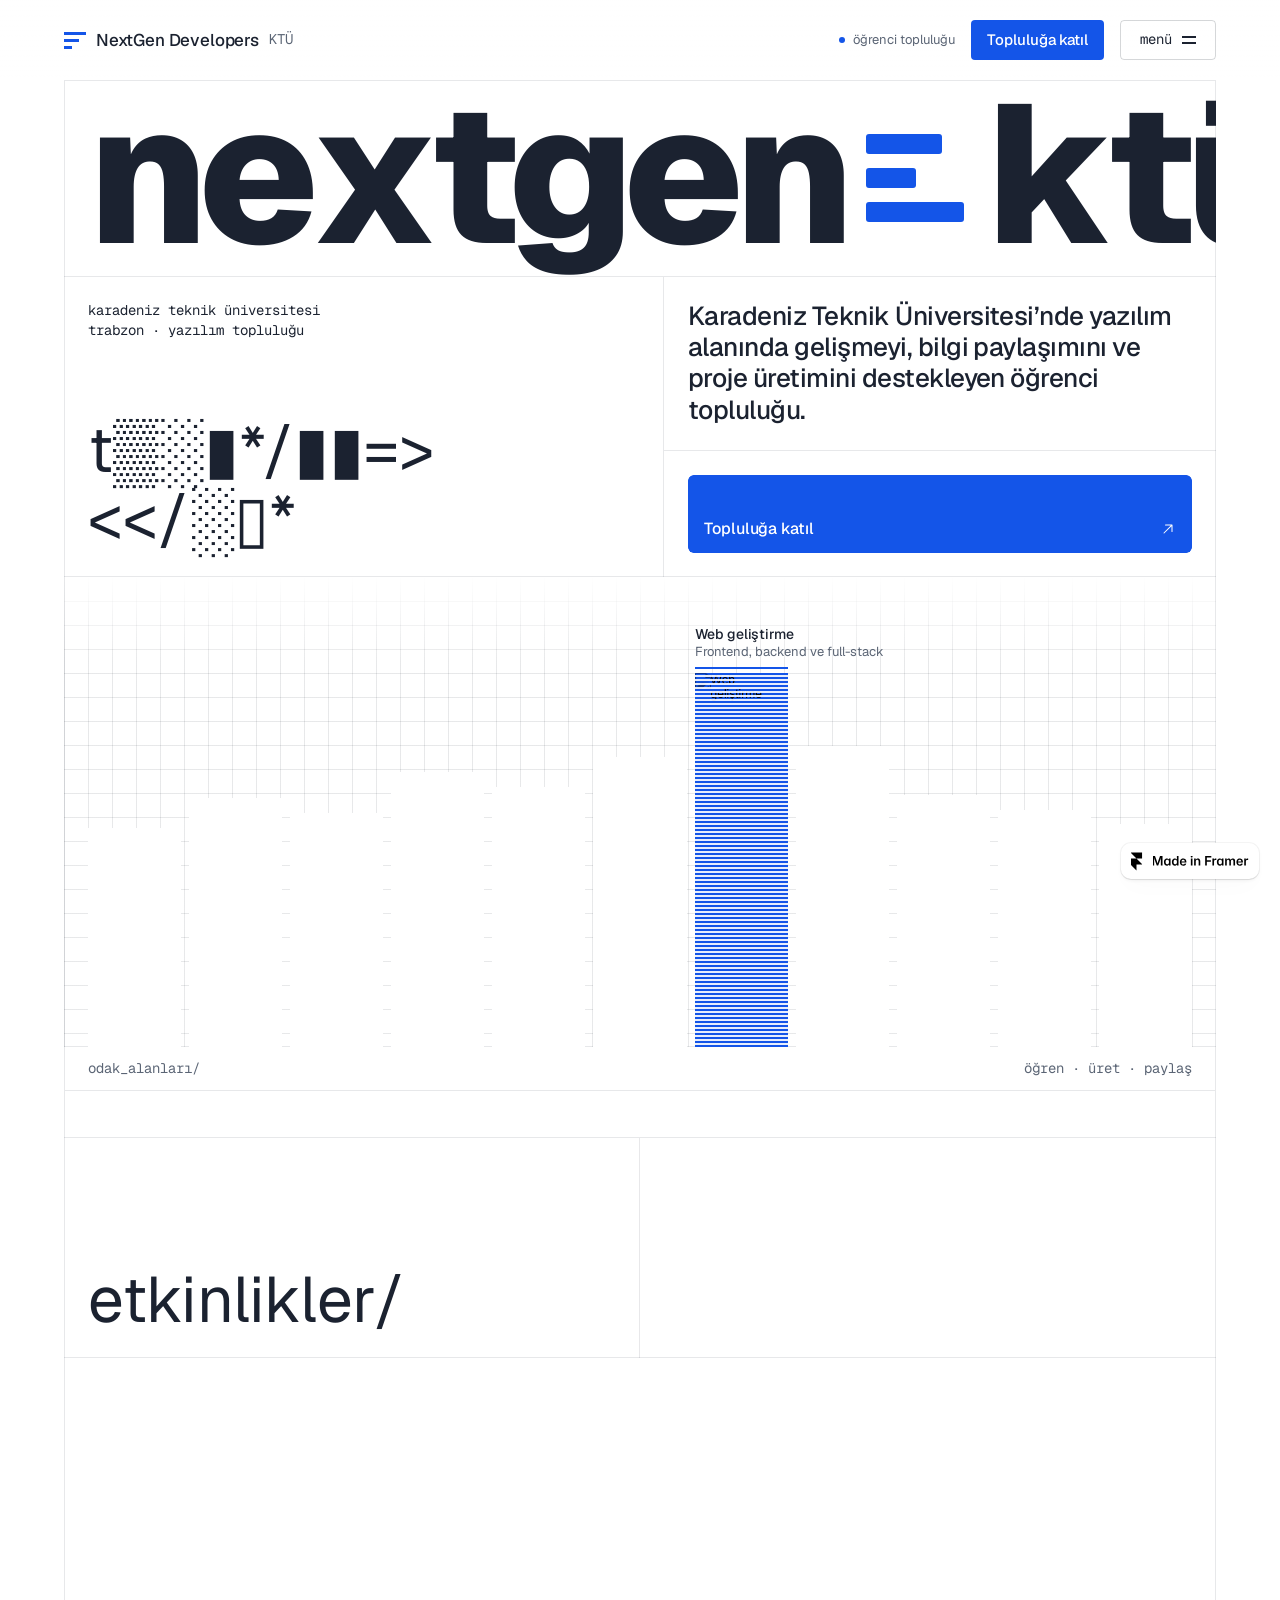
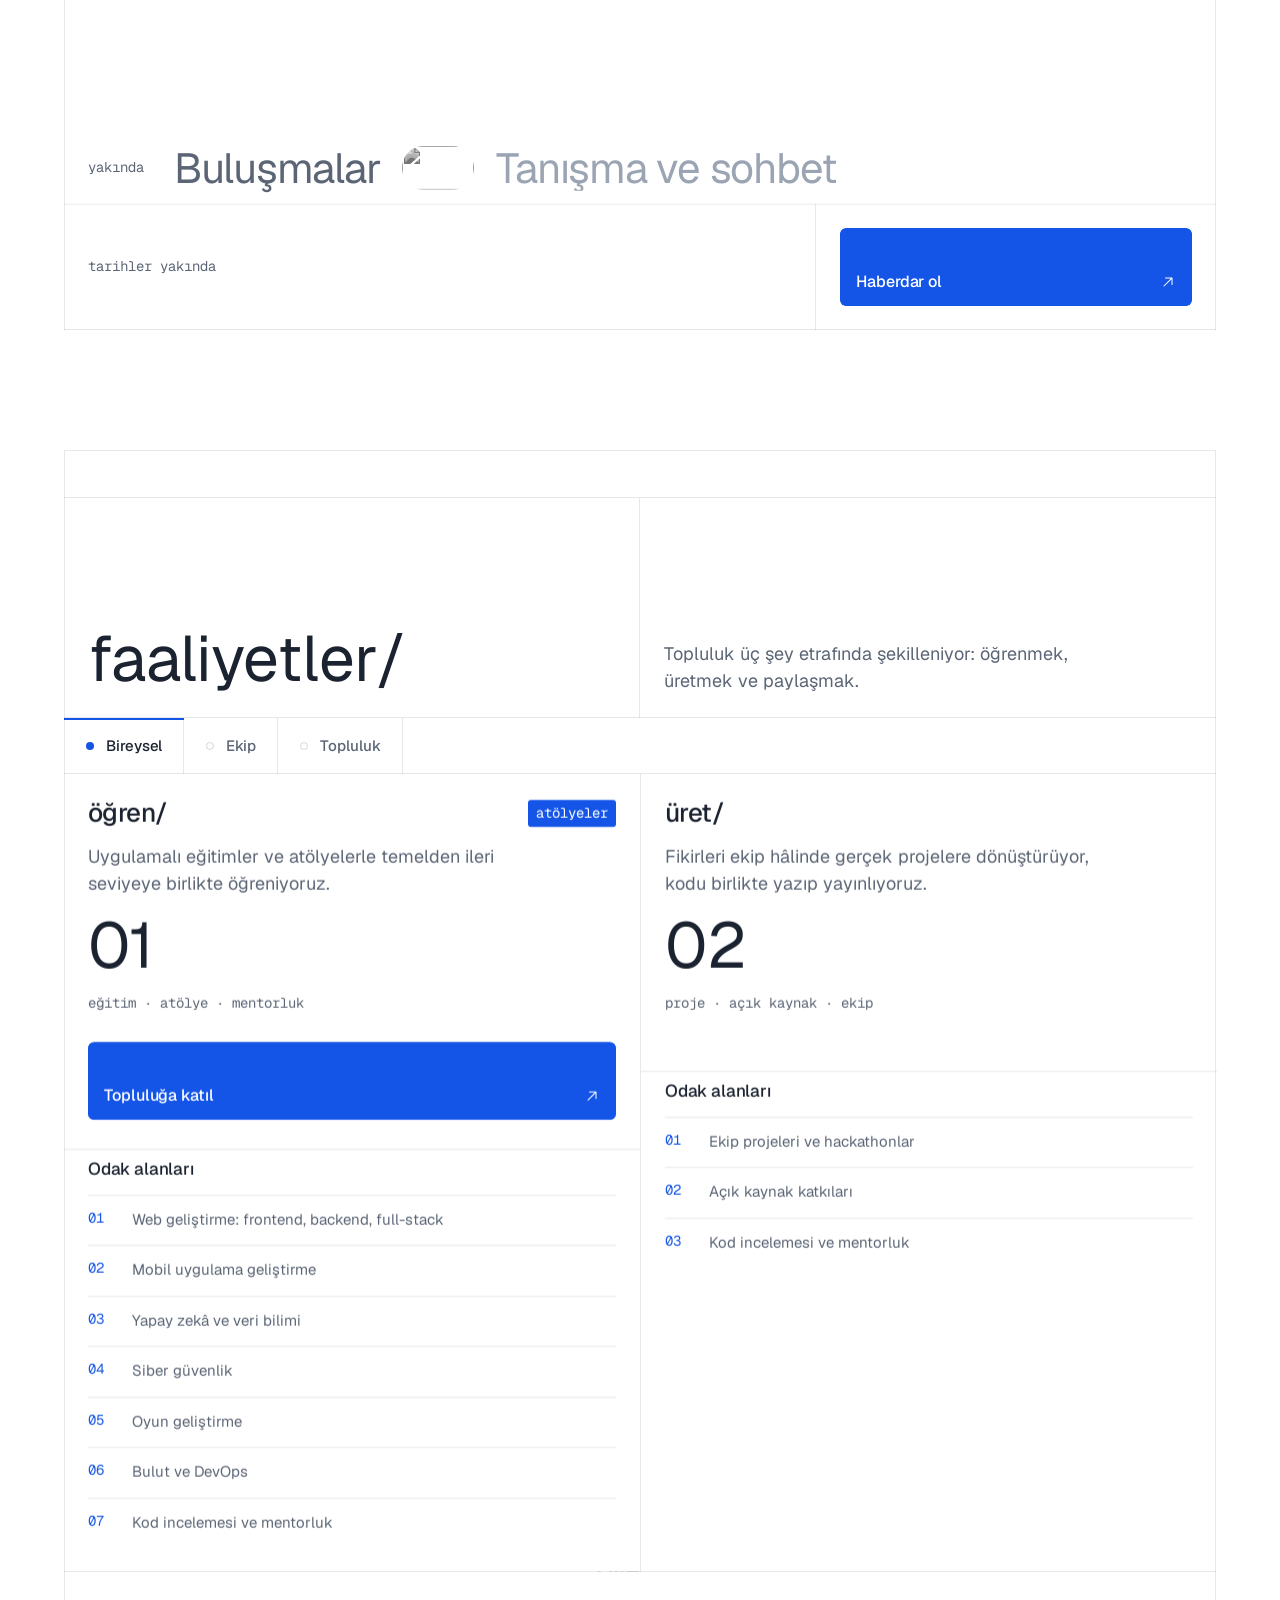
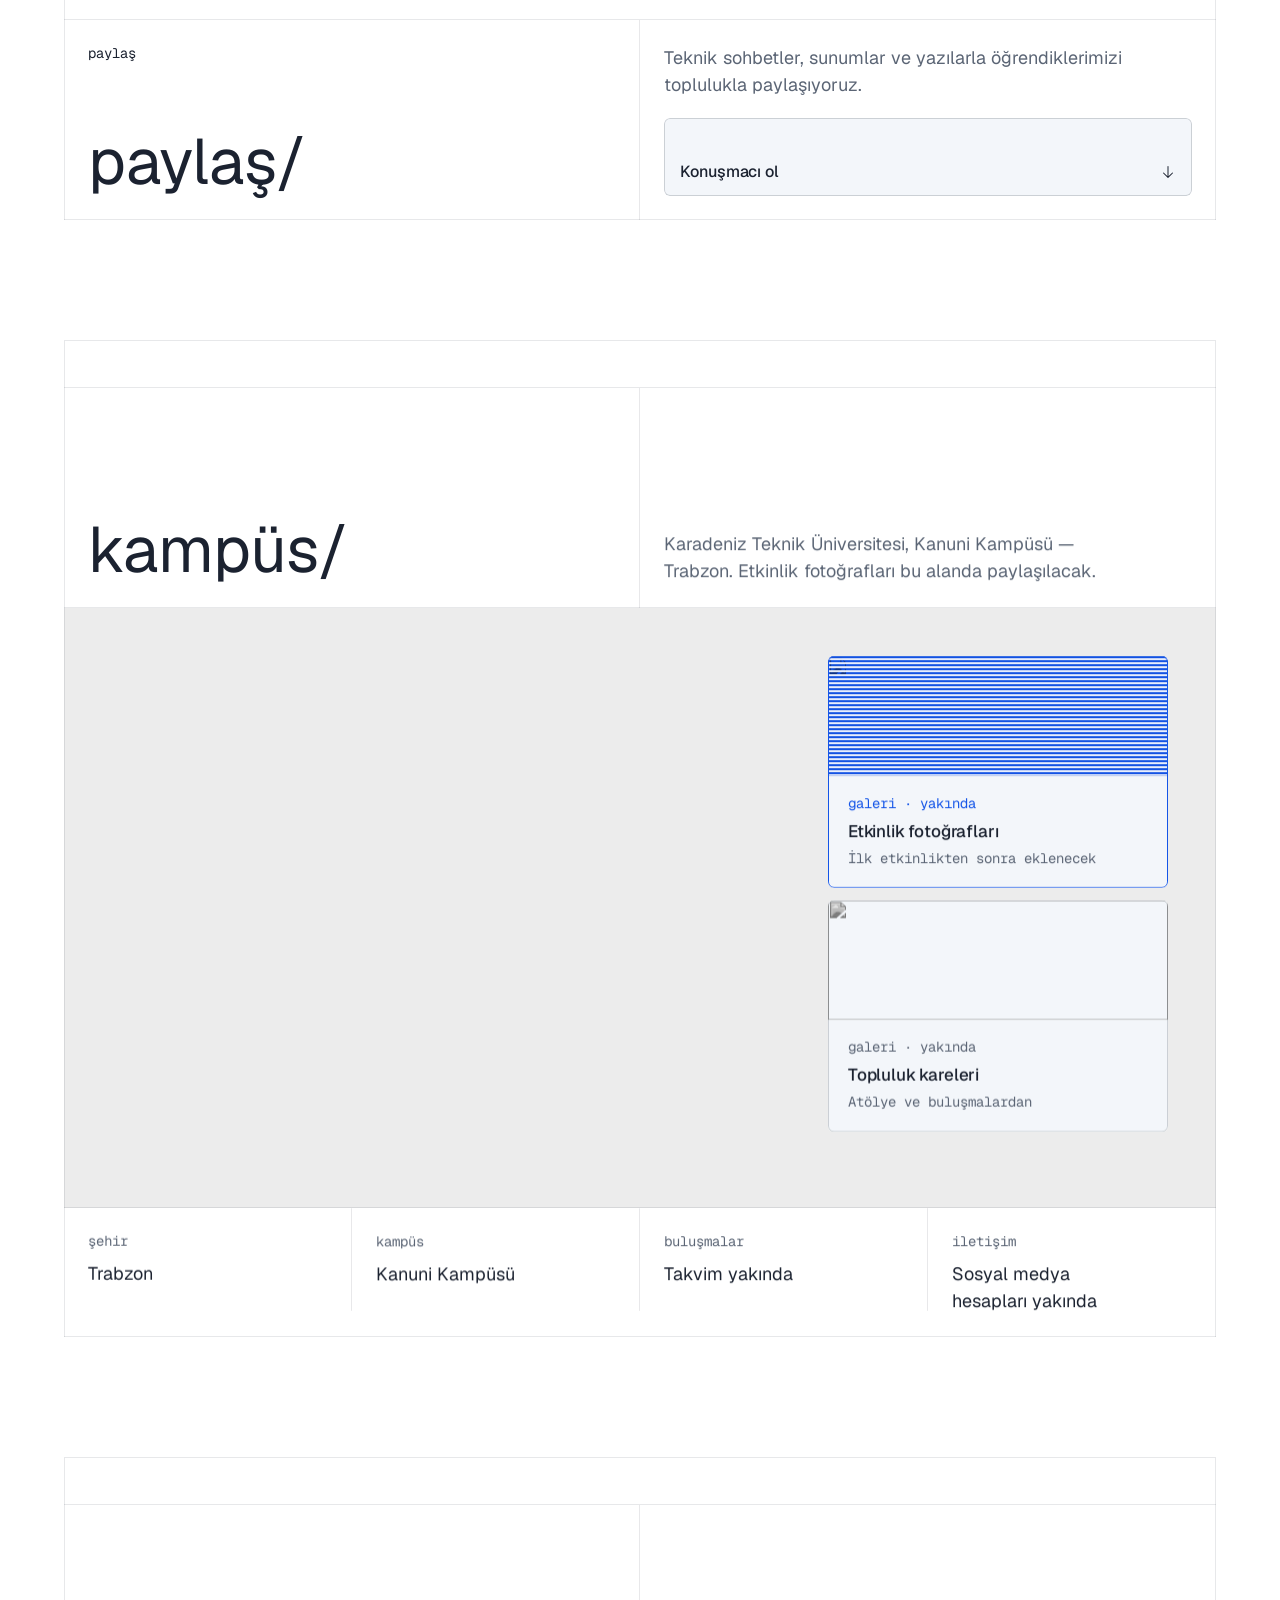
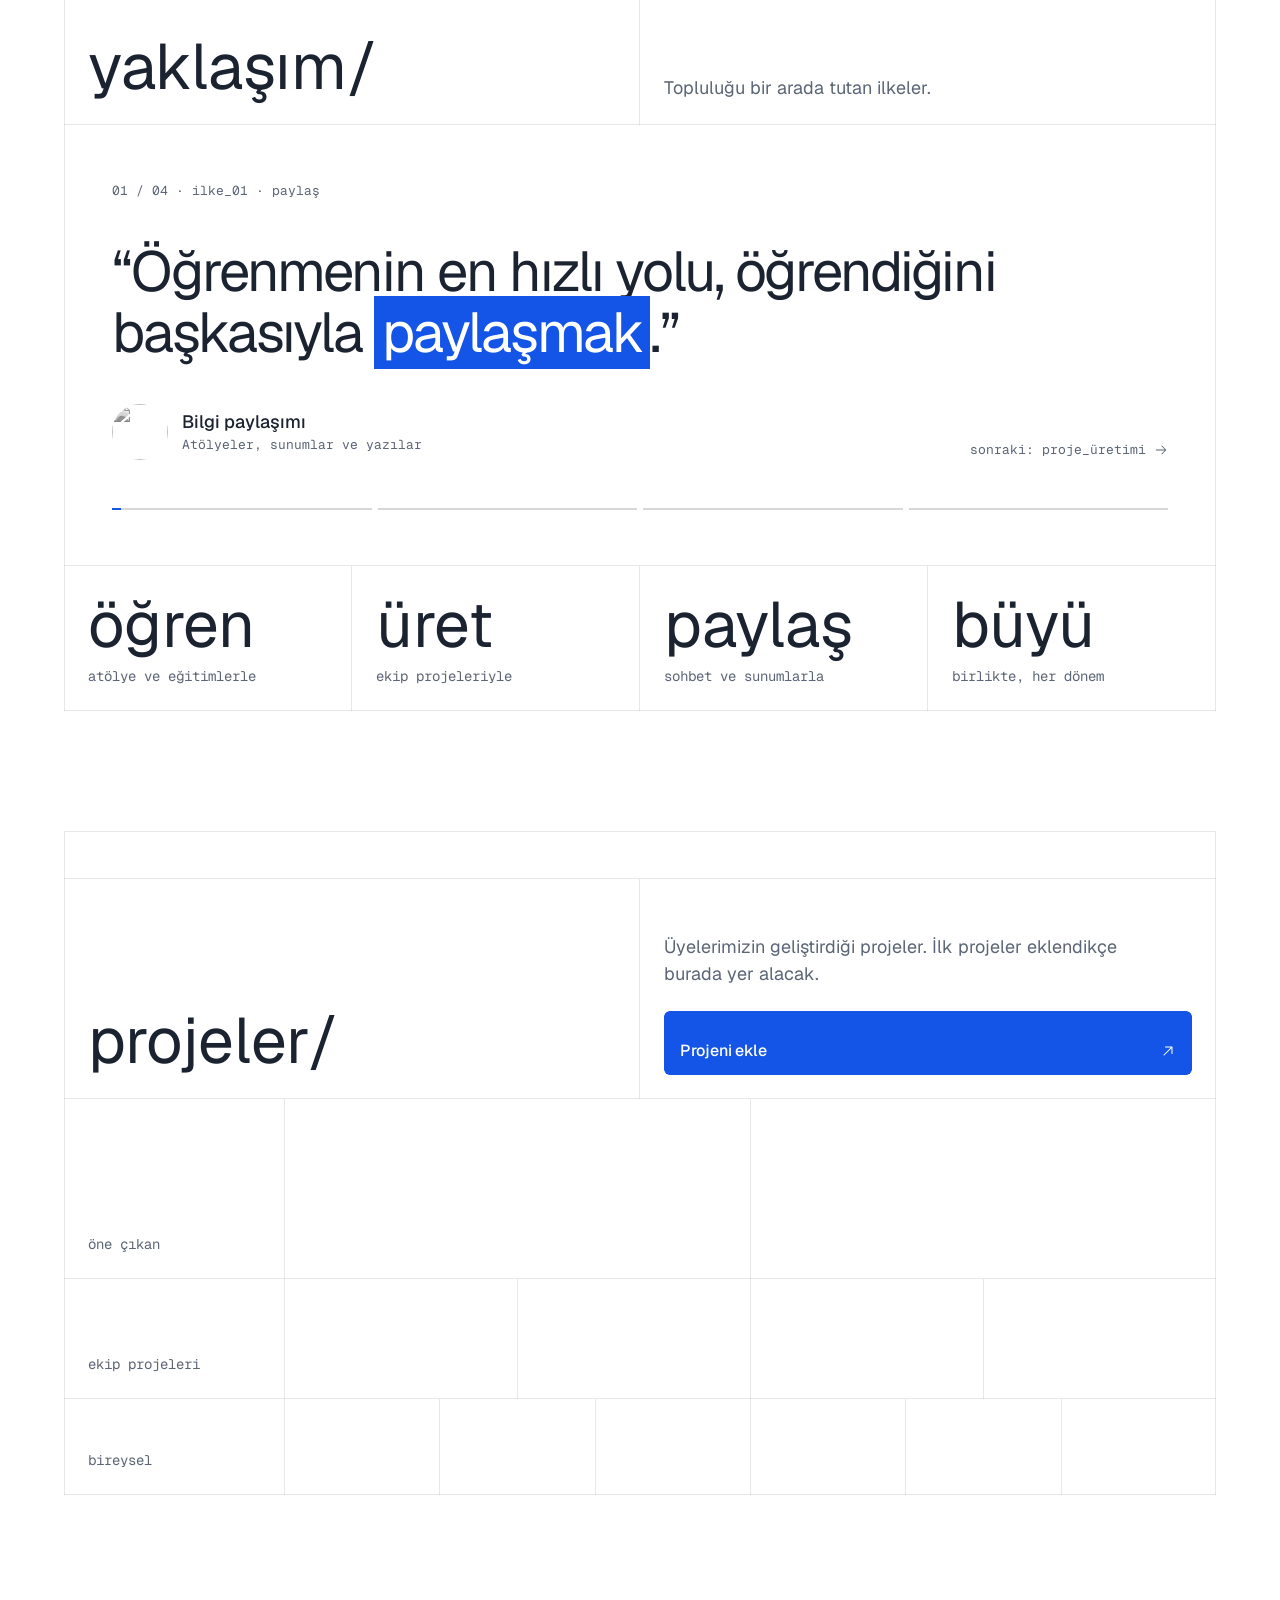
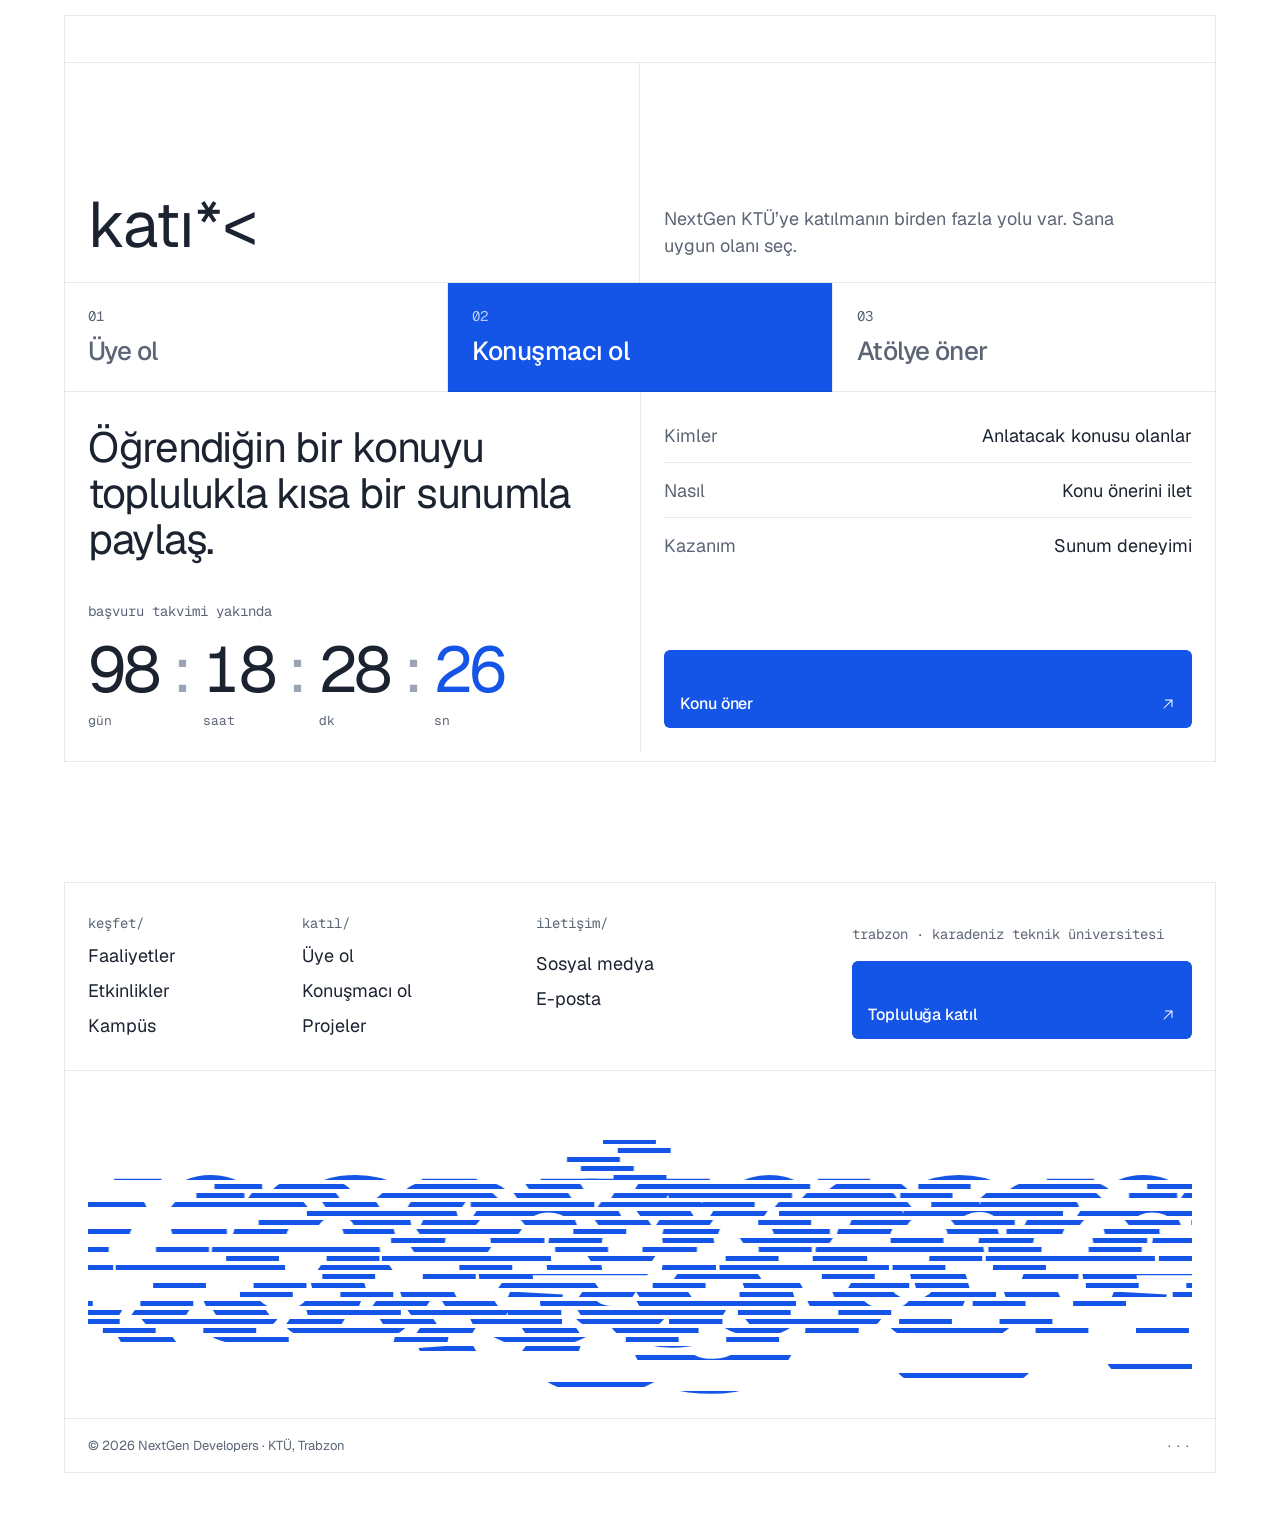
==== commit df96b751: "Kaynakta kalan Uplink içeriklerini temizle Gizlenen ama HTML kaynağında, hydration verisinde ve DOM'" ====
--- a/uplink-copy-site/index.html
+++ b/uplink-copy-site/index.html
@@ -2,13 +2,13 @@
 <!-- Made in Framer · framer.com -->
 <!-- Published Nov 7, 2026, 7:01 PM UTC -->
 <html lang="tr" dir="ltr">
-<head><script>(function(){var p=location.pathname;if(p.endsWith("/index.html")){history.replaceState(null,"",p.slice(0,-10))}})()</script><script>(function(){document.addEventListener("click",function(e){if(e.defaultPrevented||e.button!==0||e.metaKey||e.ctrlKey||e.shiftKey||e.altKey)return;var a=e.target&&e.target.closest?e.target.closest("a[href]"):null;if(!a)return;if(a.target&&a.target!=="_self")return;if(a.hasAttribute("download"))return;var href=a.getAttribute("href")||"";if(href.charAt(0)==="#")return;var u;try{u=new URL(a.href,location.href)}catch(err){return}if(u.origin!==location.origin)return;if(u.pathname===location.pathname&&u.hash)return;e.preventDefault();e.stopPropagation();location.assign(u.href)},true)})()</script><script>(function(){var M={"/sites/6qKRHPJuOulgF9iphfBqgC/searchIndex-bbk2t8xtTjRT.json":"assets/framerusercontent.com/sites/6qKRHPJuOulgF9iphfBqgC/searchIndex-bbk2t8xtTjRT.json","/images/btPNyXOE58vjiGgznYb05Z1S4c.png":"assets/framerusercontent.com/images/btPNyXOE58vjiGgznYb05Z1S4c.png","/images/lqGhwTAApcG7jBtMNrDeK4U89Y.png":"assets/framerusercontent.com/images/lqGhwTAApcG7jBtMNrDeK4U89Y.png","/assets/6OEBJhrZTpBjxjBNBwyht365Hpk.png":"assets/framerusercontent.com/assets/6OEBJhrZTpBjxjBNBwyht365Hpk.png","/assets/5vvr9Vy74if2I6bQbJvbw7SY1pQ.woff2":"assets/framerusercontent.com/assets/5vvr9Vy74if2I6bQbJvbw7SY1pQ.woff2","/assets/EOr0mi4hNtlgWNn9if640EZzXCo.woff2":"assets/framerusercontent.com/assets/EOr0mi4hNtlgWNn9if640EZzXCo.woff2","/assets/Y9k9QrlZAqio88Klkmbd8VoMQc.woff2":"assets/framerusercontent.com/assets/Y9k9QrlZAqio88Klkmbd8VoMQc.woff2","/assets/OYrD2tBIBPvoJXiIHnLoOXnY9M.woff2":"assets/framerusercontent.com/assets/OYrD2tBIBPvoJXiIHnLoOXnY9M.woff2","/assets/JeYwfuaPfZHQhEG8U5gtPDZ7WQ.woff2":"assets/framerusercontent.com/assets/JeYwfuaPfZHQhEG8U5gtPDZ7WQ.woff2","/assets/GrgcKwrN6d3Uz8EwcLHZxwEfC4.woff2":"assets/framerusercontent.com/assets/GrgcKwrN6d3Uz8EwcLHZxwEfC4.woff2","/assets/b6Y37FthZeALduNqHicBT6FutY.woff2":"assets/framerusercontent.com/assets/b6Y37FthZeALduNqHicBT6FutY.woff2","/images/v34hGNZCOzm5ogaaOcq73k49Jhw.jpg?width=640&height=640":"/assets/nextgen/placeholders/tile-braces.svg","/images/v34hGNZCOzm5ogaaOcq73k49Jhw.jpg?scale-down-to=512&width=640&height=640":"/assets/nextgen/placeholders/tile-braces.svg","/images/62C3tPkg0Akp8vOVEFGW9ryIYs.jpg?width=640&height=640":"/assets/nextgen/placeholders/tile-tag.svg","/images/62C3tPkg0Akp8vOVEFGW9ryIYs.jpg?scale-down-to=512&width=640&height=640":"/assets/nextgen/placeholders/tile-tag.svg","/images/TdGBTYFsm7v7IxM99FUC194BifA.jpg?width=640&height=640":"/assets/nextgen/placeholders/tile-dots.svg","/images/TdGBTYFsm7v7IxM99FUC194BifA.jpg?scale-down-to=512&width=640&height=640":"/assets/nextgen/placeholders/tile-dots.svg","/images/FprOQVirBCxwd9srnzBF9wgnEs.jpg?width=640&height=640":"/assets/nextgen/placeholders/tile-stripes.svg","/images/FprOQVirBCxwd9srnzBF9wgnEs.jpg?scale-down-to=512&width=640&height=640":"/assets/nextgen/placeholders/tile-stripes.svg","/images/NYt9kobyNBPN69YOxrturUGZAbc.jpg?width=640&height=640":"/assets/nextgen/placeholders/tile-rings.svg","/images/NYt9kobyNBPN69YOxrturUGZAbc.jpg?scale-down-to=512&width=640&height=640":"/assets/nextgen/placeholders/tile-rings.svg","/images/QVUcLbchER4o2jCyNWIZvHH6Lo.jpg?width=640&height=640":"/assets/nextgen/placeholders/tile-binary.svg","/images/QVUcLbchER4o2jCyNWIZvHH6Lo.jpg?scale-down-to=512&width=640&height=640":"/assets/nextgen/placeholders/tile-binary.svg","/images/sMzYYbaNDfYk3tYI4EDVr1t2A.jpg?width=640&height=640":"/assets/nextgen/placeholders/tile-tag.svg","/images/sMzYYbaNDfYk3tYI4EDVr1t2A.jpg?scale-down-to=512&width=640&height=640":"/assets/nextgen/placeholders/tile-tag.svg","/images/W2QtAO9Mx8zzwFrMNwVBlgzJU.jpg?width=640&height=640":"/assets/nextgen/placeholders/tile-braces.svg","/images/W2QtAO9Mx8zzwFrMNwVBlgzJU.jpg?scale-down-to=512&width=640&height=640":"/assets/nextgen/placeholders/tile-braces.svg","/images/Q6Npz4EXqtEO6uRdAHqiKIbs.jpg?width=640&height=640":"/assets/nextgen/placeholders/tile-dots.svg","/images/Q6Npz4EXqtEO6uRdAHqiKIbs.jpg?scale-down-to=512&width=640&height=640":"/assets/nextgen/placeholders/tile-dots.svg","/images/aSluGDwaoELLZvQFLgtrr9yQdjQ.jpg?width=640&height=640":"/assets/nextgen/placeholders/tile-stripes.svg","/images/aSluGDwaoELLZvQFLgtrr9yQdjQ.jpg?scale-down-to=512&width=640&height=640":"/assets/nextgen/placeholders/tile-stripes.svg","/images/KihaD5QIoy3pUQUPCrPOWUZj9JI.jpg?width=640&height=640":"/assets/nextgen/placeholders/tile-binary.svg","/images/KihaD5QIoy3pUQUPCrPOWUZj9JI.jpg?scale-down-to=512&width=640&height=640":"/assets/nextgen/placeholders/tile-binary.svg","/images/Z3jA3VhM3nGO62dLeA0vkXG9Wlc.jpg?width=640&height=640":"/assets/nextgen/placeholders/tile-rings.svg","/images/Z3jA3VhM3nGO62dLeA0vkXG9Wlc.jpg?scale-down-to=512&width=640&height=640":"/assets/nextgen/placeholders/tile-rings.svg","/images/ntOSEy2PaQAhGyaDxX14cltsbqQ.jpg?scale-down-to=512&width=1200&height=675":"/assets/nextgen/placeholders/photo-gallery-1.svg","/images/ntOSEy2PaQAhGyaDxX14cltsbqQ.jpg?scale-down-to=1024&width=1200&height=675":"/assets/nextgen/placeholders/photo-gallery-1.svg","/images/ntOSEy2PaQAhGyaDxX14cltsbqQ.jpg?width=1200&height=675":"/assets/nextgen/placeholders/photo-gallery-1.svg","/images/tHFbEmokcVFPYO2gBLfqxJSTPqU.jpg?scale-down-to=512&width=1200&height=800":"/assets/nextgen/placeholders/photo-gallery-2.svg","/images/tHFbEmokcVFPYO2gBLfqxJSTPqU.jpg?scale-down-to=1024&width=1200&height=800":"/assets/nextgen/placeholders/photo-gallery-2.svg","/images/tHFbEmokcVFPYO2gBLfqxJSTPqU.jpg?width=1200&height=800":"/assets/nextgen/placeholders/photo-gallery-2.svg","/images/FprOQVirBCxwd9srnzBF9wgnEs.jpg":"/assets/nextgen/placeholders/tile-stripes.svg","/images/4MSC81hTRNvgIZnq2FRh7qSb4k.png?scale-down-to=512&width=836&height=136":"/assets/nextgen/placeholders/project-01.svg","/images/4MSC81hTRNvgIZnq2FRh7qSb4k.png?width=836&height=136":"/assets/nextgen/placeholders/project-01.svg","/images/kW8wpQGSf2UoucIl9HQa3SDKQ.png?scale-down-to=512&width=556&height=166":"/assets/nextgen/placeholders/project-02.svg","/images/kW8wpQGSf2UoucIl9HQa3SDKQ.png?width=556&height=166":"/assets/nextgen/placeholders/project-02.svg","/images/JUW3bctjrH1pFaStTcCMIjPJKo.png?scale-down-to=512&width=778&height=136":"/assets/nextgen/placeholders/project-03.svg","/images/JUW3bctjrH1pFaStTcCMIjPJKo.png?width=778&height=136":"/assets/nextgen/placeholders/project-03.svg","/images/86uf3UpgD4o1j7j8M1Pnbi9ZRAE.png?scale-down-to=512&width=666&height=138":"/assets/nextgen/placeholders/project-04.svg","/images/86uf3UpgD4o1j7j8M1Pnbi9ZRAE.png?width=666&height=138":"/assets/nextgen/placeholders/project-04.svg","/images/iRsYonTL0uHlfzv9i86C56wAl2U.png?scale-down-to=512&width=736&height=136":"/assets/nextgen/placeholders/project-05.svg","/images/iRsYonTL0uHlfzv9i86C56wAl2U.png?width=736&height=136":"/assets/nextgen/placeholders/project-05.svg","/images/W8nmI36vFSYJRHaTFKaJdrAubY.png?scale-down-to=512&width=734&height=136":"/assets/nextgen/placeholders/project-06.svg","/images/W8nmI36vFSYJRHaTFKaJdrAubY.png?width=734&height=136":"/assets/nextgen/placeholders/project-06.svg","/images/mZExpkU9P0NNwO8uLpOBL45w.png?width=492&height=136":"/assets/nextgen/placeholders/project-07.svg","/images/CzZ9SHXvw0esp7i766pPym8IbMg.png?scale-down-to=512&width=684&height=136":"/assets/nextgen/placeholders/project-08.svg","/images/CzZ9SHXvw0esp7i766pPym8IbMg.png?width=684&height=136":"/assets/nextgen/placeholders/project-08.svg","/images/zAuAYTuBKAxliFrwcITZsZCzvc.png?scale-down-to=512&width=888&height=136":"/assets/nextgen/placeholders/project-09.svg","/images/zAuAYTuBKAxliFrwcITZsZCzvc.png?width=888&height=136":"/assets/nextgen/placeholders/project-09.svg","/images/BLLByekf2L2XFx1JZBMUO7ozGHM.png?scale-down-to=512&width=694&height=166":"/assets/nextgen/placeholders/project-10.svg","/images/BLLByekf2L2XFx1JZBMUO7ozGHM.png?width=694&height=166":"/assets/nextgen/placeholders/project-10.svg","/images/RUFcVT2Ia5zCQt9gaPC15fXVW5M.png?scale-down-to=512&width=562&height=136":"/assets/nextgen/placeholders/project-11.svg","/images/RUFcVT2Ia5zCQt9gaPC15fXVW5M.png?width=562&height=136":"/assets/nextgen/placeholders/project-11.svg","/images/tJ33hXTtXywWKd3Hzeq053fQTw.png?scale-down-to=512&width=550&height=136":"/assets/nextgen/placeholders/project-12.svg","/images/tJ33hXTtXywWKd3Hzeq053fQTw.png?width=550&height=136":"/assets/nextgen/placeholders/project-12.svg","/sites/6qKRHPJuOulgF9iphfBqgC/rolldown-runtime.Bi-D_2cA.mjs":"assets/framerusercontent.com/sites/6qKRHPJuOulgF9iphfBqgC/rolldown-runtime.Bi-D_2cA.mjs","/sites/6qKRHPJuOulgF9iphfBqgC/react.Dxe_2v0O.mjs":"assets/framerusercontent.com/sites/6qKRHPJuOulgF9iphfBqgC/react.Dxe_2v0O.mjs","/sites/6qKRHPJuOulgF9iphfBqgC/framer.CP5NoSiw.mjs":"assets/framerusercontent.com/sites/6qKRHPJuOulgF9iphfBqgC/framer.CP5NoSiw.mjs","/sites/6qKRHPJuOulgF9iphfBqgC/motion.Yk2TEZIE.mjs":"assets/framerusercontent.com/sites/6qKRHPJuOulgF9iphfBqgC/motion.Yk2TEZIE.mjs","/sites/6qKRHPJuOulgF9iphfBqgC/toplevel-deps.DMkW1u5u.mjs":"assets/framerusercontent.com/sites/6qKRHPJuOulgF9iphfBqgC/toplevel-deps.DMkW1u5u.mjs","/sites/6qKRHPJuOulgF9iphfBqgC/Gm22-tiVP5hHiXTTLEHMLZyeu0I41ZX3vdWfWu9yfbA.Cr_bfCIR.mjs":"assets/framerusercontent.com/sites/6qKRHPJuOulgF9iphfBqgC/Gm22-tiVP5hHiXTTLEHMLZyeu0I41ZX3vdWfWu9yfbA.Cr_bfCIR.mjs","/sites/6qKRHPJuOulgF9iphfBqgC/IrByOniPY.D6ASh_bz.mjs":"assets/framerusercontent.com/sites/6qKRHPJuOulgF9iphfBqgC/IrByOniPY.D6ASh_bz.mjs","/sites/6qKRHPJuOulgF9iphfBqgC/ixER2O3GK.tBSG3B-w.mjs":"assets/framerusercontent.com/sites/6qKRHPJuOulgF9iphfBqgC/ixER2O3GK.tBSG3B-w.mjs","/sites/6qKRHPJuOulgF9iphfBqgC/kanukuOLH.CgVYyb6C.mjs":"assets/framerusercontent.com/sites/6qKRHPJuOulgF9iphfBqgC/kanukuOLH.CgVYyb6C.mjs","/sites/6qKRHPJuOulgF9iphfBqgC/t87mvH_qt.CYOGEPja.mjs":"assets/framerusercontent.com/sites/6qKRHPJuOulgF9iphfBqgC/t87mvH_qt.CYOGEPja.mjs","/sites/6qKRHPJuOulgF9iphfBqgC/augiA20Il.DYLFBa-R.mjs":"assets/framerusercontent.com/sites/6qKRHPJuOulgF9iphfBqgC/augiA20Il.DYLFBa-R.mjs","/sites/6qKRHPJuOulgF9iphfBqgC/script_main.C7nk36ca.mjs":"assets/framerusercontent.com/sites/6qKRHPJuOulgF9iphfBqgC/script_main.C7nk36ca.mjs","/assets/xzgKPWf5y6iuVzme8D08Mr0GDM.png":"assets/framerusercontent.com/assets/xzgKPWf5y6iuVzme8D08Mr0GDM.png","/sites/6qKRHPJuOulgF9iphfBqgC/fA9NtF54edqZDJpPYJBLaPq8WoKxrBJ-dJ4ovLjklUg.BkuN0gIz.mjs":"assets/framerusercontent.com/sites/6qKRHPJuOulgF9iphfBqgC/fA9NtF54edqZDJpPYJBLaPq8WoKxrBJ-dJ4ovLjklUg.BkuN0gIz.mjs","/sites/6qKRHPJuOulgF9iphfBqgC/k1NfB4ggH.BBK_tNWA.mjs":"assets/framerusercontent.com/sites/6qKRHPJuOulgF9iphfBqgC/k1NfB4ggH.BBK_tNWA.mjs","/sites/6qKRHPJuOulgF9iphfBqgC/QpehGXTBr.CRyr1Ird.mjs":"assets/framerusercontent.com/sites/6qKRHPJuOulgF9iphfBqgC/QpehGXTBr.CRyr1Ird.mjs","/assets/rA4taqUC3RcqoCIfRT7KkKwgV4.png":"assets/framerusercontent.com/assets/rA4taqUC3RcqoCIfRT7KkKwgV4.png","/sites/6qKRHPJuOulgF9iphfBqgC/-FrovgLAbV43H5JVKSfI8W2HClx6mMUcO1D0-G73TLY.D-GGlmT8.mjs":"assets/framerusercontent.com/sites/6qKRHPJuOulgF9iphfBqgC/-FrovgLAbV43H5JVKSfI8W2HClx6mMUcO1D0-G73TLY.D-GGlmT8.mjs","/sites/6qKRHPJuOulgF9iphfBqgC/SaXUtSxbU.BmGqw4X3.mjs":"assets/framerusercontent.com/sites/6qKRHPJuOulgF9iphfBqgC/SaXUtSxbU.BmGqw4X3.mjs","/sites/6qKRHPJuOulgF9iphfBqgC/lY7tPPzGt0sCAIL_Sl2jLOnYgNlDdguI_6d8zkt72As.isXdBcOk.mjs":"assets/framerusercontent.com/sites/6qKRHPJuOulgF9iphfBqgC/lY7tPPzGt0sCAIL_Sl2jLOnYgNlDdguI_6d8zkt72As.isXdBcOk.mjs","/sites/6qKRHPJuOulgF9iphfBqgC/EPsZO57VJoZS4Rf7pKap0JrszgSAe70qQ1rzNqH_MlU.C093EDhI.mjs":"assets/framerusercontent.com/sites/6qKRHPJuOulgF9iphfBqgC/EPsZO57VJoZS4Rf7pKap0JrszgSAe70qQ1rzNqH_MlU.C093EDhI.mjs","/sites/6qKRHPJuOulgF9iphfBqgC/HVWCUDKGkBMrtRE0fqUipM1LNgByVHYLwjgQ07E-gb0.D5FAYfRk.mjs":"assets/framerusercontent.com/sites/6qKRHPJuOulgF9iphfBqgC/HVWCUDKGkBMrtRE0fqUipM1LNgByVHYLwjgQ07E-gb0.D5FAYfRk.mjs","/sites/6qKRHPJuOulgF9iphfBqgC/iT8wT6gw8y3u5EAdShBC0N7kBiDG6kW96YEsy00KpsE.QD7j1neR.mjs":"assets/framerusercontent.com/sites/6qKRHPJuOulgF9iphfBqgC/iT8wT6gw8y3u5EAdShBC0N7kBiDG6kW96YEsy00KpsE.QD7j1neR.mjs","/sites/6qKRHPJuOulgF9iphfBqgC/QHa5kXqI7NgWeMGmjhpK_XoPU-kRIhuQe50mLgMeySY.BP2UebrZ.mjs":"assets/framerusercontent.com/sites/6qKRHPJuOulgF9iphfBqgC/QHa5kXqI7NgWeMGmjhpK_XoPU-kRIhuQe50mLgMeySY.BP2UebrZ.mjs","/sites/6qKRHPJuOulgF9iphfBqgC/2yLMbSV57adVmCxEdowAcElIrRoWrdQop1Eze0Sqr4Q.DSKw1RK5.mjs":"assets/framerusercontent.com/sites/6qKRHPJuOulgF9iphfBqgC/2yLMbSV57adVmCxEdowAcElIrRoWrdQop1Eze0Sqr4Q.DSKw1RK5.mjs","/sites/6qKRHPJuOulgF9iphfBqgC/_TQuJdwfaN0za0yyjhIoPjx1Hay0ax2Ad5FJ_BFiQ8c.DvdWvqaW.mjs":"assets/framerusercontent.com/sites/6qKRHPJuOulgF9iphfBqgC/_TQuJdwfaN0za0yyjhIoPjx1Hay0ax2Ad5FJ_BFiQ8c.DvdWvqaW.mjs","/sites/6qKRHPJuOulgF9iphfBqgC/PX9hIOIVM.C5yimjwD.mjs":"assets/framerusercontent.com/sites/6qKRHPJuOulgF9iphfBqgC/PX9hIOIVM.C5yimjwD.mjs","/modules/gbmgYFmHqdzAtN5HRo5l/JriOVw8tRgKP5FoLAAsW/kanukuOLH.js":"assets/framerusercontent.com/modules/gbmgYFmHqdzAtN5HRo5l/JriOVw8tRgKP5FoLAAsW/kanukuOLH.js","/images/GfGkADagM4KEibNcIiRUWlfrR0.jpg":"assets/framerusercontent.com/images/GfGkADagM4KEibNcIiRUWlfrR0.jpg","/images/TdGBTYFsm7v7IxM99FUC194BifA.jpg":"/assets/nextgen/placeholders/tile-dots.svg","/images/62C3tPkg0Akp8vOVEFGW9ryIYs.jpg":"/assets/nextgen/placeholders/tile-tag.svg","/images/NYt9kobyNBPN69YOxrturUGZAbc.jpg":"/assets/nextgen/placeholders/tile-rings.svg","/modules/91cfpcW4TGiqGO7cN9Om/KUfHBzvTALqHV2jgbrVR/b2G7FQkHk.js":"assets/framerusercontent.com/modules/91cfpcW4TGiqGO7cN9Om/KUfHBzvTALqHV2jgbrVR/b2G7FQkHk.js","/modules/N4P6d0GtREuPb0zNiYwm/rjmSDOAn82Theanr916A/LqTf6wmf1.js":"assets/framerusercontent.com/modules/N4P6d0GtREuPb0zNiYwm/rjmSDOAn82Theanr916A/LqTf6wmf1.js","/modules/DTYPSU1OEdMd6NdXZzHJ/31mRhfvZDMLoe4iLEdNP/ol_uNZUKK.js":"assets/framerusercontent.com/modules/DTYPSU1OEdMd6NdXZzHJ/31mRhfvZDMLoe4iLEdNP/ol_uNZUKK.js","/modules/VmTTthkJ1ajoOvPit9BZ/J2JfU5xufLb86N0ipMbB/RHU19FfB8.js":"assets/framerusercontent.com/modules/VmTTthkJ1ajoOvPit9BZ/J2JfU5xufLb86N0ipMbB/RHU19FfB8.js","/third-party-assets/fontshare/":"assets/framerusercontent.com/third-party-assets/fontshare/index","/sites/6qKRHPJuOulgF9iphfBqgC/chunk.B3RYC8bk.BmD0bPAz.mjs":"assets/framerusercontent.com/sites/6qKRHPJuOulgF9iphfBqgC/chunk.B3RYC8bk.BmD0bPAz.mjs","/sites/6qKRHPJuOulgF9iphfBqgC/epBF_d5fc.CilxCuZb.mjs":"assets/framerusercontent.com/sites/6qKRHPJuOulgF9iphfBqgC/epBF_d5fc.CilxCuZb.mjs","/modules/cr2JP4nVTMHOJ11papw2/4KVcnMwDubsOiOviumkJ/wa5pbCViz.js":"assets/framerusercontent.com/modules/cr2JP4nVTMHOJ11papw2/4KVcnMwDubsOiOviumkJ/wa5pbCViz.js","/sites/6qKRHPJuOulgF9iphfBqgC/eUp2jMXoI.BRzaHbpG.mjs":"assets/framerusercontent.com/sites/6qKRHPJuOulgF9iphfBqgC/eUp2jMXoI.BRzaHbpG.mjs","/sites/6qKRHPJuOulgF9iphfBqgC/MyuALfv6j.CdHqPb0y.mjs":"assets/framerusercontent.com/sites/6qKRHPJuOulgF9iphfBqgC/MyuALfv6j.CdHqPb0y.mjs","/sites/6qKRHPJuOulgF9iphfBqgC/Hzt6h4iWr.Di2K5G2S.mjs":"assets/framerusercontent.com/sites/6qKRHPJuOulgF9iphfBqgC/Hzt6h4iWr.Di2K5G2S.mjs","/sites/6qKRHPJuOulgF9iphfBqgC/Dqa3bHtR0.5F3FeOkv.mjs":"assets/framerusercontent.com/sites/6qKRHPJuOulgF9iphfBqgC/Dqa3bHtR0.5F3FeOkv.mjs","/modules/wKZcZ989QKFo68lOvpsh/evcTrMJSvkHlgClNCgyr/ZkuUwWIrU.js":"assets/framerusercontent.com/modules/wKZcZ989QKFo68lOvpsh/evcTrMJSvkHlgClNCgyr/ZkuUwWIrU.js","/sites/6qKRHPJuOulgF9iphfBqgC/jiUcCvxca.J3A4IeVI.mjs":"assets/framerusercontent.com/sites/6qKRHPJuOulgF9iphfBqgC/jiUcCvxca.J3A4IeVI.mjs","/modules/gbmgYFmHqdzAtN5HRo5l/JriOVw8tRgKP5FoLAAsW/kanukuOLH-0.js":"assets/framerusercontent.com/modules/gbmgYFmHqdzAtN5HRo5l/JriOVw8tRgKP5FoLAAsW/kanukuOLH-0.js","/modules/gbmgYFmHqdzAtN5HRo5l/JriOVw8tRgKP5FoLAAsW/kanukuOLH-1.js":"assets/framerusercontent.com/modules/gbmgYFmHqdzAtN5HRo5l/JriOVw8tRgKP5FoLAAsW/kanukuOLH-1.js","/modules/N4P6d0GtREuPb0zNiYwm/rjmSDOAn82Theanr916A/LqTf6wmf1-0.js":"assets/framerusercontent.com/modules/N4P6d0GtREuPb0zNiYwm/rjmSDOAn82Theanr916A/LqTf6wmf1-0.js","/modules/N4P6d0GtREuPb0zNiYwm/rjmSDOAn82Theanr916A/LqTf6wmf1-1.js":"assets/framerusercontent.com/modules/N4P6d0GtREuPb0zNiYwm/rjmSDOAn82Theanr916A/LqTf6wmf1-1.js","/modules/91cfpcW4TGiqGO7cN9Om/KUfHBzvTALqHV2jgbrVR/b2G7FQkHk-0.js":"assets/framerusercontent.com/modules/91cfpcW4TGiqGO7cN9Om/KUfHBzvTALqHV2jgbrVR/b2G7FQkHk-0.js","/modules/91cfpcW4TGiqGO7cN9Om/KUfHBzvTALqHV2jgbrVR/b2G7FQkHk-1.js":"assets/framerusercontent.com/modules/91cfpcW4TGiqGO7cN9Om/KUfHBzvTALqHV2jgbrVR/b2G7FQkHk-1.js","/modules/VmTTthkJ1ajoOvPit9BZ/J2JfU5xufLb86N0ipMbB/RHU19FfB8-0.js":"assets/framerusercontent.com/modules/VmTTthkJ1ajoOvPit9BZ/J2JfU5xufLb86N0ipMbB/RHU19FfB8-0.js","/modules/VmTTthkJ1ajoOvPit9BZ/J2JfU5xufLb86N0ipMbB/RHU19FfB8-1.js":"assets/framerusercontent.com/modules/VmTTthkJ1ajoOvPit9BZ/J2JfU5xufLb86N0ipMbB/RHU19FfB8-1.js","/modules/DTYPSU1OEdMd6NdXZzHJ/31mRhfvZDMLoe4iLEdNP/ol_uNZUKK-0.js":"assets/framerusercontent.com/modules/DTYPSU1OEdMd6NdXZzHJ/31mRhfvZDMLoe4iLEdNP/ol_uNZUKK-0.js","/modules/DTYPSU1OEdMd6NdXZzHJ/31mRhfvZDMLoe4iLEdNP/ol_uNZUKK-1.js":"assets/framerusercontent.com/modules/DTYPSU1OEdMd6NdXZzHJ/31mRhfvZDMLoe4iLEdNP/ol_uNZUKK-1.js","/modules/cr2JP4nVTMHOJ11papw2/4KVcnMwDubsOiOviumkJ/wa5pbCViz-0.js":"assets/framerusercontent.com/modules/cr2JP4nVTMHOJ11papw2/4KVcnMwDubsOiOviumkJ/wa5pbCViz-0.js","/modules/cr2JP4nVTMHOJ11papw2/4KVcnMwDubsOiOviumkJ/wa5pbCViz-1.js":"assets/framerusercontent.com/modules/cr2JP4nVTMHOJ11papw2/4KVcnMwDubsOiOviumkJ/wa5pbCViz-1.js","/assets/kRycZENBVCBBbMhfvXTmYU7Vqc.png":"assets/framerusercontent.com/assets/kRycZENBVCBBbMhfvXTmYU7Vqc.png","/modules/GHkseUtoFszHpVW5qyko/mbltlF5luOTvh241xm2a/Dqa3bHtR0.js":"assets/framerusercontent.com/modules/GHkseUtoFszHpVW5qyko/mbltlF5luOTvh241xm2a/Dqa3bHtR0.js","/modules/wKZcZ989QKFo68lOvpsh/evcTrMJSvkHlgClNCgyr/ZkuUwWIrU-0.js":"assets/framerusercontent.com/modules/wKZcZ989QKFo68lOvpsh/evcTrMJSvkHlgClNCgyr/ZkuUwWIrU-0.js","/modules/wKZcZ989QKFo68lOvpsh/evcTrMJSvkHlgClNCgyr/ZkuUwWIrU-1.js":"assets/framerusercontent.com/modules/wKZcZ989QKFo68lOvpsh/evcTrMJSvkHlgClNCgyr/ZkuUwWIrU-1.js","/modules/BsaeudFpdvvWP4bggusr/esG4rl8qkprp6Uo8W7or/MyuALfv6j.js":"assets/framerusercontent.com/modules/BsaeudFpdvvWP4bggusr/esG4rl8qkprp6Uo8W7or/MyuALfv6j.js","/assets/dDzGJmakk6EUwTgyQDX0Eyne4wE.png":"assets/framerusercontent.com/assets/dDzGJmakk6EUwTgyQDX0Eyne4wE.png","/modules/GHkseUtoFszHpVW5qyko/mbltlF5luOTvh241xm2a/Dqa3bHtR0-0.js":"assets/framerusercontent.com/modules/GHkseUtoFszHpVW5qyko/mbltlF5luOTvh241xm2a/Dqa3bHtR0-0.js","/modules/GHkseUtoFszHpVW5qyko/mbltlF5luOTvh241xm2a/Dqa3bHtR0-1.js":"assets/framerusercontent.com/modules/GHkseUtoFszHpVW5qyko/mbltlF5luOTvh241xm2a/Dqa3bHtR0-1.js","/modules/BsaeudFpdvvWP4bggusr/esG4rl8qkprp6Uo8W7or/MyuALfv6j-0.js":"assets/framerusercontent.com/modules/BsaeudFpdvvWP4bggusr/esG4rl8qkprp6Uo8W7or/MyuALfv6j-0.js","/modules/BsaeudFpdvvWP4bggusr/esG4rl8qkprp6Uo8W7or/MyuALfv6j-1.js":"assets/framerusercontent.com/modules/BsaeudFpdvvWP4bggusr/esG4rl8qkprp6Uo8W7or/MyuALfv6j-1.js","/chunk-JSZPSK4C.mjs":"assets/app.framerstatic.com/chunk-JSZPSK4C.mjs","/chunk-BEAJFPMP.mjs":"assets/app.framerstatic.com/chunk-BEAJFPMP.mjs","/chunk-YRQ7G4QH.mjs":"assets/app.framerstatic.com/chunk-YRQ7G4QH.mjs","/chunk-WLHSDIGQ.mjs":"assets/app.framerstatic.com/chunk-WLHSDIGQ.mjs","/editorbar.62SZERSO.mjs":"assets/app.framerstatic.com/editorbar.62SZERSO.mjs","/chunk-WOEOGJ2W.mjs":"assets/app.framerstatic.com/chunk-WOEOGJ2W.mjs","/editorbar.NM2BL35K.css":"assets/app.framerstatic.com/editorbar.NM2BL35K.css","/EditButton-IWZK6YQ3.mjs":"assets/app.framerstatic.com/EditButton-IWZK6YQ3.mjs","/render-OIKC4UIA.mjs":"assets/app.framerstatic.com/render-OIKC4UIA.mjs","/chunk-BIA2XIC4.mjs":"assets/app.framerstatic.com/chunk-BIA2XIC4.mjs","/chunk-WAC2IPPM.mjs":"assets/app.framerstatic.com/chunk-WAC2IPPM.mjs","/chunk-6WCC4VXR.mjs":"assets/app.framerstatic.com/chunk-6WCC4VXR.mjs","/chunk-ZXP3HAVQ.mjs":"assets/app.framerstatic.com/chunk-ZXP3HAVQ.mjs","/chunk-LQMJJZ7H.mjs":"assets/app.framerstatic.com/chunk-LQMJJZ7H.mjs","/chunk-LQKOPGGN.mjs":"assets/app.framerstatic.com/chunk-LQKOPGGN.mjs","/chunk-SCCCCPCG.mjs":"assets/app.framerstatic.com/chunk-SCCCCPCG.mjs","/chunk-VFUMKGNV.mjs":"assets/app.framerstatic.com/chunk-VFUMKGNV.mjs","/chunk-D3BIVQHH.mjs":"assets/app.framerstatic.com/chunk-D3BIVQHH.mjs","/chunk-U7L72RHY.mjs":"assets/app.framerstatic.com/chunk-U7L72RHY.mjs","/chunk-L3JPZJ2K.mjs":"assets/app.framerstatic.com/chunk-L3JPZJ2K.mjs","/chunk-NOKC3ZEX.mjs":"assets/app.framerstatic.com/chunk-NOKC3ZEX.mjs","/chunk-V3C5CSFI.mjs":"assets/app.framerstatic.com/chunk-V3C5CSFI.mjs","/chunk-YKQPZTUX.mjs":"assets/app.framerstatic.com/chunk-YKQPZTUX.mjs","/chunk-7NRINZJY.mjs":"assets/app.framerstatic.com/chunk-7NRINZJY.mjs","/chunk-FIJLBKPU.mjs":"assets/app.framerstatic.com/chunk-FIJLBKPU.mjs","/chunk-UOHQUQUT.mjs":"assets/app.framerstatic.com/chunk-UOHQUQUT.mjs","/chunk-N4BXE2AG.mjs":"assets/app.framerstatic.com/chunk-N4BXE2AG.mjs","/chunk-OUQ7QHER.mjs":"assets/app.framerstatic.com/chunk-OUQ7QHER.mjs","/chunk-SAZULEG5.mjs":"assets/app.framerstatic.com/chunk-SAZULEG5.mjs","/chunk-GVLASJ2I.mjs":"assets/app.framerstatic.com/chunk-GVLASJ2I.mjs","/chunk-2TNEYMLU.mjs":"assets/app.framerstatic.com/chunk-2TNEYMLU.mjs","/chunk-I4WV5YGI.mjs":"assets/app.framerstatic.com/chunk-I4WV5YGI.mjs","/chunk-BEVD33K2.mjs":"assets/app.framerstatic.com/chunk-BEVD33K2.mjs","/chunk-OIRCAAOF.mjs":"assets/app.framerstatic.com/chunk-OIRCAAOF.mjs","/chunk-TULBJLSQ.mjs":"assets/app.framerstatic.com/chunk-TULBJLSQ.mjs","/chunk-E2B4PANW.mjs":"assets/app.framerstatic.com/chunk-E2B4PANW.mjs","/chunk-73DCT4FW.mjs":"assets/app.framerstatic.com/chunk-73DCT4FW.mjs","/chunk-Q652OIYH.mjs":"assets/app.framerstatic.com/chunk-Q652OIYH.mjs","/chunk-NU7BJZ44.mjs":"assets/app.framerstatic.com/chunk-NU7BJZ44.mjs","/chunk-6MAAPGOI.mjs":"assets/app.framerstatic.com/chunk-6MAAPGOI.mjs","/chunk-QL7HWLY6.mjs":"assets/app.framerstatic.com/chunk-QL7HWLY6.mjs","/chunk-EZMDKA7N.mjs":"assets/app.framerstatic.com/chunk-EZMDKA7N.mjs","/chunk-DVLP366F.mjs":"assets/app.framerstatic.com/chunk-DVLP366F.mjs","/chunk-STDMHL4N.mjs":"assets/app.framerstatic.com/chunk-STDMHL4N.mjs","/chunk-AYYBTPZU.mjs":"assets/app.framerstatic.com/chunk-AYYBTPZU.mjs","/chunk-L2QYKMOJ.mjs":"assets/app.framerstatic.com/chunk-L2QYKMOJ.mjs","/chunk-TQXQHNIA.mjs":"assets/app.framerstatic.com/chunk-TQXQHNIA.mjs","/chunk-ZKZJ3CDM.mjs":"assets/app.framerstatic.com/chunk-ZKZJ3CDM.mjs","/chunk-KYM2LAWB.mjs":"assets/app.framerstatic.com/chunk-KYM2LAWB.mjs","/chunk-G4XUWRQW.mjs":"assets/app.framerstatic.com/chunk-G4XUWRQW.mjs","/chunk-VBCXFFMV.mjs":"assets/app.framerstatic.com/chunk-VBCXFFMV.mjs","/chunk-GFKKOOR3.mjs":"assets/app.framerstatic.com/chunk-GFKKOOR3.mjs","/chunk-RDLE5VXU.mjs":"assets/app.framerstatic.com/chunk-RDLE5VXU.mjs","/chunk-QVDGMSWL.mjs":"assets/app.framerstatic.com/chunk-QVDGMSWL.mjs","/chunk-NXFCAOLM.mjs":"assets/app.framerstatic.com/chunk-NXFCAOLM.mjs","/chunk-4GL23XDC.mjs":"assets/app.framerstatic.com/chunk-4GL23XDC.mjs","/chunk-R2MXLLHS.mjs":"assets/app.framerstatic.com/chunk-R2MXLLHS.mjs","/chunk-QYUN3GWL.mjs":"assets/app.framerstatic.com/chunk-QYUN3GWL.mjs","/chunk-WWPX2YKV.mjs":"assets/app.framerstatic.com/chunk-WWPX2YKV.mjs","/chunk-UBF5D4QE.mjs":"assets/app.framerstatic.com/chunk-UBF5D4QE.mjs","/chunk-EHVYGNVJ.mjs":"assets/app.framerstatic.com/chunk-EHVYGNVJ.mjs","/chunk-BLSKQ6TG.mjs":"assets/app.framerstatic.com/chunk-BLSKQ6TG.mjs","/chunk-X3G2FYTS.mjs":"assets/app.framerstatic.com/chunk-X3G2FYTS.mjs","/chunk-ETFKW367.mjs":"assets/app.framerstatic.com/chunk-ETFKW367.mjs","/chunk-5PRTUGBU.mjs":"assets/app.framerstatic.com/chunk-5PRTUGBU.mjs","/chunk-XNZRDAH2.mjs":"assets/app.framerstatic.com/chunk-XNZRDAH2.mjs","/chunk-GHARU3XL.mjs":"assets/app.framerstatic.com/chunk-GHARU3XL.mjs","/chunk-PLZKQ22A.mjs":"assets/app.framerstatic.com/chunk-PLZKQ22A.mjs","/chunk-HQMZV6DP.mjs":"assets/app.framerstatic.com/chunk-HQMZV6DP.mjs","/chunk-5J75RUHV.mjs":"assets/app.framerstatic.com/chunk-5J75RUHV.mjs","/chunk-N2DJHBJE.mjs":"assets/app.framerstatic.com/chunk-N2DJHBJE.mjs","/chunk-BOLNZQB3.mjs":"assets/app.framerstatic.com/chunk-BOLNZQB3.mjs","/chunk-MYSAMYRY.mjs":"assets/app.framerstatic.com/chunk-MYSAMYRY.mjs","/chunk-XFC6OVIX.mjs":"assets/app.framerstatic.com/chunk-XFC6OVIX.mjs","/chunk-Y55C467E.mjs":"assets/app.framerstatic.com/chunk-Y55C467E.mjs","/chunk-TRZ6J3BA.mjs":"assets/app.framerstatic.com/chunk-TRZ6J3BA.mjs","/chunk-TZVEVLPV.mjs":"assets/app.framerstatic.com/chunk-TZVEVLPV.mjs","/chunk-OOAH7XZ5.mjs":"assets/app.framerstatic.com/chunk-OOAH7XZ5.mjs","/chunk-6YWJSXKA.mjs":"assets/app.framerstatic.com/chunk-6YWJSXKA.mjs","/chunk-ZHJ6HRM6.mjs":"assets/app.framerstatic.com/chunk-ZHJ6HRM6.mjs","/chunk-7QVWWMIF.mjs":"assets/app.framerstatic.com/chunk-7QVWWMIF.mjs","/chunk-VLNZ2AGW.mjs":"assets/app.framerstatic.com/chunk-VLNZ2AGW.mjs","/chunk-LB6X3CLW.mjs":"assets/app.framerstatic.com/chunk-LB6X3CLW.mjs","/chunk-D3SZBJZX.mjs":"assets/app.framerstatic.com/chunk-D3SZBJZX.mjs","/chunk-XL4SXJ2R.mjs":"assets/app.framerstatic.com/chunk-XL4SXJ2R.mjs","/chunk-FVIRDBI2.mjs":"assets/app.framerstatic.com/chunk-FVIRDBI2.mjs","/chunk-OGQCKB6U.mjs":"assets/app.framerstatic.com/chunk-OGQCKB6U.mjs","/chunk-DHZWEIEI.mjs":"assets/app.framerstatic.com/chunk-DHZWEIEI.mjs","/chunk-YY75G3LC.mjs":"assets/app.framerstatic.com/chunk-YY75G3LC.mjs","/chunk-2Z4UPA7G.mjs":"assets/app.framerstatic.com/chunk-2Z4UPA7G.mjs","/chunk-XEUPFUAZ.mjs":"assets/app.framerstatic.com/chunk-XEUPFUAZ.mjs","/chunk-GPIRUQFY.mjs":"assets/app.framerstatic.com/chunk-GPIRUQFY.mjs","/chunk-65U5SPEK.mjs":"assets/app.framerstatic.com/chunk-65U5SPEK.mjs","/chunk-5Y36GTP3.mjs":"assets/app.framerstatic.com/chunk-5Y36GTP3.mjs","/chunk-5WMVVAFY.mjs":"assets/app.framerstatic.com/chunk-5WMVVAFY.mjs","/chunk-WBAAF44U.mjs":"assets/app.framerstatic.com/chunk-WBAAF44U.mjs","/chunk-XOFJBWUY.mjs":"assets/app.framerstatic.com/chunk-XOFJBWUY.mjs","/chunk-RVEUZKWN.mjs":"assets/app.framerstatic.com/chunk-RVEUZKWN.mjs","/chunk-AJIMWAN7.mjs":"assets/app.framerstatic.com/chunk-AJIMWAN7.mjs","/chunk-L72QRVKJ.mjs":"assets/app.framerstatic.com/chunk-L72QRVKJ.mjs","/chunk-TLVBN4S2.mjs":"assets/app.framerstatic.com/chunk-TLVBN4S2.mjs","/chunk-OBPP2IZ7.mjs":"assets/app.framerstatic.com/chunk-OBPP2IZ7.mjs","/chunk-PP2DUQOO.mjs":"assets/app.framerstatic.com/chunk-PP2DUQOO.mjs","/chunk-JAOUGGNZ.mjs":"assets/app.framerstatic.com/chunk-JAOUGGNZ.mjs","/chunk-Y56KFRPW.mjs":"assets/app.framerstatic.com/chunk-Y56KFRPW.mjs","/chunk-M774VLGN.mjs":"assets/app.framerstatic.com/chunk-M774VLGN.mjs","/chunk-BFCQK7VA.mjs":"assets/app.framerstatic.com/chunk-BFCQK7VA.mjs","/chunk-B6JJ2XHA.mjs":"assets/app.framerstatic.com/chunk-B6JJ2XHA.mjs","/chunk-47P32JLD.mjs":"assets/app.framerstatic.com/chunk-47P32JLD.mjs","/chunk-V6F6SSST.mjs":"assets/app.framerstatic.com/chunk-V6F6SSST.mjs","/chunk-K6L5GVTR.mjs":"assets/app.framerstatic.com/chunk-K6L5GVTR.mjs","/chunk-G3KF7MVA.mjs":"assets/app.framerstatic.com/chunk-G3KF7MVA.mjs","/chunk-WPWSHZF5.mjs":"assets/app.framerstatic.com/chunk-WPWSHZF5.mjs","/chunk-YT5HHZEW.mjs":"assets/app.framerstatic.com/chunk-YT5HHZEW.mjs","/chunk-TVE3KXP2.mjs":"assets/app.framerstatic.com/chunk-TVE3KXP2.mjs","/chunk-R6JTFMJS.mjs":"assets/app.framerstatic.com/chunk-R6JTFMJS.mjs","/chunk-Q2DQLQOI.mjs":"assets/app.framerstatic.com/chunk-Q2DQLQOI.mjs","/chunk-DGUFEM7F.mjs":"assets/app.framerstatic.com/chunk-DGUFEM7F.mjs","/chunk-VNF7J37M.mjs":"assets/app.framerstatic.com/chunk-VNF7J37M.mjs","/chunk-4R2QGXIH.mjs":"assets/app.framerstatic.com/chunk-4R2QGXIH.mjs","/chunk-QJ6O5K72.mjs":"assets/app.framerstatic.com/chunk-QJ6O5K72.mjs","/chunk-SKQVGOCW.mjs":"assets/app.framerstatic.com/chunk-SKQVGOCW.mjs","/chunk-ZJXUWVST.mjs":"assets/app.framerstatic.com/chunk-ZJXUWVST.mjs","/chunk-P7RVVTNH.mjs":"assets/app.framerstatic.com/chunk-P7RVVTNH.mjs","/chunk-ALPJL5PK.mjs":"assets/app.framerstatic.com/chunk-ALPJL5PK.mjs","/chunk-SCYDFCJI.mjs":"assets/app.framerstatic.com/chunk-SCYDFCJI.mjs","/chunk-DWEQS5LX.mjs":"assets/app.framerstatic.com/chunk-DWEQS5LX.mjs","/chunk-EEJMCYNK.mjs":"assets/app.framerstatic.com/chunk-EEJMCYNK.mjs","/chunk-FUQZY6JN.mjs":"assets/app.framerstatic.com/chunk-FUQZY6JN.mjs","/chunk-TS24LVSZ.mjs":"assets/app.framerstatic.com/chunk-TS24LVSZ.mjs","/chunk-7N53YJEJ.mjs":"assets/app.framerstatic.com/chunk-7N53YJEJ.mjs","/chunk-P6Q3LWLD.mjs":"assets/app.framerstatic.com/chunk-P6Q3LWLD.mjs","/chunk-5GXVFY3X.mjs":"assets/app.framerstatic.com/chunk-5GXVFY3X.mjs","/chunk-VIFBAVOY.mjs":"assets/app.framerstatic.com/chunk-VIFBAVOY.mjs","/chunk-VD6KMVU6.mjs":"assets/app.framerstatic.com/chunk-VD6KMVU6.mjs","/chunk-LHVBJBF4.mjs":"assets/app.framerstatic.com/chunk-LHVBJBF4.mjs","/chunk-HNEHKRZ2.mjs":"assets/app.framerstatic.com/chunk-HNEHKRZ2.mjs","/chunk-IMIVVTRP.mjs":"assets/app.framerstatic.com/chunk-IMIVVTRP.mjs","/chunk-4YX5P4IW.mjs":"assets/app.framerstatic.com/chunk-4YX5P4IW.mjs","/chunk-J4QUXV2R.mjs":"assets/app.framerstatic.com/chunk-J4QUXV2R.mjs","/chunk-ZN6XA7TQ.mjs":"assets/app.framerstatic.com/chunk-ZN6XA7TQ.mjs","/chunk-LE2K7MQ2.mjs":"assets/app.framerstatic.com/chunk-LE2K7MQ2.mjs","/chunk-AZT72PBL.mjs":"assets/app.framerstatic.com/chunk-AZT72PBL.mjs","/chunk-RQ7GRXIO.mjs":"assets/app.framerstatic.com/chunk-RQ7GRXIO.mjs","/chunk-4HRYW54D.mjs":"assets/app.framerstatic.com/chunk-4HRYW54D.mjs","/chunk-AZXT5MI7.mjs":"assets/app.framerstatic.com/chunk-AZXT5MI7.mjs","/chunk-KO4U3KEX.mjs":"assets/app.framerstatic.com/chunk-KO4U3KEX.mjs","/chunk-VW2PG5NQ.mjs":"assets/app.framerstatic.com/chunk-VW2PG5NQ.mjs","/chunk-RM2JK3Y4.mjs":"assets/app.framerstatic.com/chunk-RM2JK3Y4.mjs","/chunk-KN4UVSHF.mjs":"assets/app.framerstatic.com/chunk-KN4UVSHF.mjs","/chunk-SJ5ZASSS.mjs":"assets/app.framerstatic.com/chunk-SJ5ZASSS.mjs","/chunk-3PIOJLHR.mjs":"assets/app.framerstatic.com/chunk-3PIOJLHR.mjs","/chunk-AULNQJA7.mjs":"assets/app.framerstatic.com/chunk-AULNQJA7.mjs","/chunk-NHI45D3X.mjs":"assets/app.framerstatic.com/chunk-NHI45D3X.mjs","/chunk-MJKUC5N4.mjs":"assets/app.framerstatic.com/chunk-MJKUC5N4.mjs","/chunk-5JXGSRPG.mjs":"assets/app.framerstatic.com/chunk-5JXGSRPG.mjs","/chunk-TMNKKTTH.mjs":"assets/app.framerstatic.com/chunk-TMNKKTTH.mjs","/chunk-EKYJNLIX.mjs":"assets/app.framerstatic.com/chunk-EKYJNLIX.mjs","/chunk-7WJ42D6X.mjs":"assets/app.framerstatic.com/chunk-7WJ42D6X.mjs","/chunk-YS3B4HMG.mjs":"assets/app.framerstatic.com/chunk-YS3B4HMG.mjs","/chunk-P5P54LX6.mjs":"assets/app.framerstatic.com/chunk-P5P54LX6.mjs","/chunk-R3RMO3B5.mjs":"assets/app.framerstatic.com/chunk-R3RMO3B5.mjs","/chunk-TCSMRUAW.mjs":"assets/app.framerstatic.com/chunk-TCSMRUAW.mjs","/chunk-3DO2FQVH.mjs":"assets/app.framerstatic.com/chunk-3DO2FQVH.mjs","/chunk-ISW56VHA.mjs":"assets/app.framerstatic.com/chunk-ISW56VHA.mjs","/chunk-XNIFBQQE.mjs":"assets/app.framerstatic.com/chunk-XNIFBQQE.mjs","/chunk-MYL546Y2.mjs":"assets/app.framerstatic.com/chunk-MYL546Y2.mjs","/chunk-LC353KWP.mjs":"assets/app.framerstatic.com/chunk-LC353KWP.mjs","/chunk-I73C3LAQ.mjs":"assets/app.framerstatic.com/chunk-I73C3LAQ.mjs","/chunk-VBBQT7E7.mjs":"assets/app.framerstatic.com/chunk-VBBQT7E7.mjs","/chunk-3JXINZRV.mjs":"assets/app.framerstatic.com/chunk-3JXINZRV.mjs","/chunk-AHBUMA74.mjs":"assets/app.framerstatic.com/chunk-AHBUMA74.mjs","/chunk-3FKOPCJP.mjs":"assets/app.framerstatic.com/chunk-3FKOPCJP.mjs","/chunk-TBVQFHSK.mjs":"assets/app.framerstatic.com/chunk-TBVQFHSK.mjs","/chunk-WBTAMOXF.mjs":"assets/app.framerstatic.com/chunk-WBTAMOXF.mjs","/chunk-DWGVAAZZ.mjs":"assets/app.framerstatic.com/chunk-DWGVAAZZ.mjs","/chunk-MIUJ3AXT.mjs":"assets/app.framerstatic.com/chunk-MIUJ3AXT.mjs","/chunk-LVTM6NBN.mjs":"assets/app.framerstatic.com/chunk-LVTM6NBN.mjs","/chunk-QFU6OGL3.mjs":"assets/app.framerstatic.com/chunk-QFU6OGL3.mjs","/chunk-ATYAMW3V.mjs":"assets/app.framerstatic.com/chunk-ATYAMW3V.mjs","/chunk-BZWYXFAO.mjs":"assets/app.framerstatic.com/chunk-BZWYXFAO.mjs","/chunk-I22VC4SX.mjs":"assets/app.framerstatic.com/chunk-I22VC4SX.mjs","/chunk-REJ2XCEK.mjs":"assets/app.framerstatic.com/chunk-REJ2XCEK.mjs","/chunk-WRBBN7SY.mjs":"assets/app.framerstatic.com/chunk-WRBBN7SY.mjs","/chunk-JWZEBTBN.mjs":"assets/app.framerstatic.com/chunk-JWZEBTBN.mjs","/chunk-XQSJQJWX.mjs":"assets/app.framerstatic.com/chunk-XQSJQJWX.mjs","/chunk-T5J6GYHZ.mjs":"assets/app.framerstatic.com/chunk-T5J6GYHZ.mjs","/chunk-MSHSIAEI.mjs":"assets/app.framerstatic.com/chunk-MSHSIAEI.mjs","/chunk-RNHTTH2C.mjs":"assets/app.framerstatic.com/chunk-RNHTTH2C.mjs","/chunk-DSZG74H2.mjs":"assets/app.framerstatic.com/chunk-DSZG74H2.mjs","/chunk-GHDF5CG4.mjs":"assets/app.framerstatic.com/chunk-GHDF5CG4.mjs","/chunk-AHMJYXZJ.mjs":"assets/app.framerstatic.com/chunk-AHMJYXZJ.mjs","/chunk-AHMVXJCZ.mjs":"assets/app.framerstatic.com/chunk-AHMVXJCZ.mjs","/chunk-EYMNQYLM.mjs":"assets/app.framerstatic.com/chunk-EYMNQYLM.mjs","/chunk-KASGXAVV.mjs":"assets/app.framerstatic.com/chunk-KASGXAVV.mjs","/chunk-SMHMQ5IL.mjs":"assets/app.framerstatic.com/chunk-SMHMQ5IL.mjs","/chunk-UZNETSBG.mjs":"assets/app.framerstatic.com/chunk-UZNETSBG.mjs","/chunk-MMHSYDHB.mjs":"assets/app.framerstatic.com/chunk-MMHSYDHB.mjs","/chunk-YSP5ZHDJ.mjs":"assets/app.framerstatic.com/chunk-YSP5ZHDJ.mjs","/chunk-J3A5W6BK.mjs":"assets/app.framerstatic.com/chunk-J3A5W6BK.mjs","/chunk-7JB7LKQK.mjs":"assets/app.framerstatic.com/chunk-7JB7LKQK.mjs","/chunk-AYNVEX5D.mjs":"assets/app.framerstatic.com/chunk-AYNVEX5D.mjs","/chunk-2FCXHKEL.mjs":"assets/app.framerstatic.com/chunk-2FCXHKEL.mjs","/chunk-WZ6ARK2M.mjs":"assets/app.framerstatic.com/chunk-WZ6ARK2M.mjs","/chunk-EIH2JWGG.mjs":"assets/app.framerstatic.com/chunk-EIH2JWGG.mjs","/chunk-BWOBSYK2.mjs":"assets/app.framerstatic.com/chunk-BWOBSYK2.mjs","/chunk-LUZ6ND5K.mjs":"assets/app.framerstatic.com/chunk-LUZ6ND5K.mjs","/chunk-4JY5UMT2.mjs":"assets/app.framerstatic.com/chunk-4JY5UMT2.mjs","/chunk-EQBCTBZ3.mjs":"assets/app.framerstatic.com/chunk-EQBCTBZ3.mjs","/chunk-SWYZG2NI.mjs":"assets/app.framerstatic.com/chunk-SWYZG2NI.mjs","/chunk-5EE7LLRA.mjs":"assets/app.framerstatic.com/chunk-5EE7LLRA.mjs","/chunk-3WKMMIQB.mjs":"assets/app.framerstatic.com/chunk-3WKMMIQB.mjs","/chunk-GBWZWM2Q.mjs":"assets/app.framerstatic.com/chunk-GBWZWM2Q.mjs","/chunk-HPV3KV4H.mjs":"assets/app.framerstatic.com/chunk-HPV3KV4H.mjs","/chunk-NE3OTXKB.mjs":"assets/app.framerstatic.com/chunk-NE3OTXKB.mjs","/chunk-U6JQPRNE.mjs":"assets/app.framerstatic.com/chunk-U6JQPRNE.mjs","/chunk-5TJM7ELF.mjs":"assets/app.framerstatic.com/chunk-5TJM7ELF.mjs","/chunk-ZKRSIHWU.mjs":"assets/app.framerstatic.com/chunk-ZKRSIHWU.mjs","/chunk-WWAYOXLZ.mjs":"assets/app.framerstatic.com/chunk-WWAYOXLZ.mjs","/chunk-DJZ6HBK3.mjs":"assets/app.framerstatic.com/chunk-DJZ6HBK3.mjs","/chunk-VHFKZWVR.mjs":"assets/app.framerstatic.com/chunk-VHFKZWVR.mjs","/chunk-WBI6GGAG.mjs":"assets/app.framerstatic.com/chunk-WBI6GGAG.mjs","/chunk-KYJXB7JD.mjs":"assets/app.framerstatic.com/chunk-KYJXB7JD.mjs","/chunk-AJKFT7BF.mjs":"assets/app.framerstatic.com/chunk-AJKFT7BF.mjs","/chunk-VPDJYJ6F.mjs":"assets/app.framerstatic.com/chunk-VPDJYJ6F.mjs","/chunk-RJVD5SHM.mjs":"assets/app.framerstatic.com/chunk-RJVD5SHM.mjs","/chunk-IZERXKMG.mjs":"assets/app.framerstatic.com/chunk-IZERXKMG.mjs","/chunk-FN3PMT3K.mjs":"assets/app.framerstatic.com/chunk-FN3PMT3K.mjs","/chunk-B2745C5J.mjs":"assets/app.framerstatic.com/chunk-B2745C5J.mjs","/chunk-UUJZFRP4.mjs":"assets/app.framerstatic.com/chunk-UUJZFRP4.mjs","/chunk-MUEZJ6DD.mjs":"assets/app.framerstatic.com/chunk-MUEZJ6DD.mjs","/chunk-46QUFE34.mjs":"assets/app.framerstatic.com/chunk-46QUFE34.mjs","/chunk-G3SCHMDO.mjs":"assets/app.framerstatic.com/chunk-G3SCHMDO.mjs","/chunk-7GKAI4PF.mjs":"assets/app.framerstatic.com/chunk-7GKAI4PF.mjs","/chunk-DPHJW6UJ.mjs":"assets/app.framerstatic.com/chunk-DPHJW6UJ.mjs","/chunk-3IFT45B7.mjs":"assets/app.framerstatic.com/chunk-3IFT45B7.mjs","/chunk-INX2IHSS.mjs":"assets/app.framerstatic.com/chunk-INX2IHSS.mjs","/chunk-LOT54RHC.mjs":"assets/app.framerstatic.com/chunk-LOT54RHC.mjs","/chunk-CEAAD72F.mjs":"assets/app.framerstatic.com/chunk-CEAAD72F.mjs","/chunk-INAXNNLA.mjs":"assets/app.framerstatic.com/chunk-INAXNNLA.mjs","/chunk-K7UMYGKQ.mjs":"assets/app.framerstatic.com/chunk-K7UMYGKQ.mjs","/chunk-DQEPYYNU.mjs":"assets/app.framerstatic.com/chunk-DQEPYYNU.mjs","/chunk-UIIOFHQ3.mjs":"assets/app.framerstatic.com/chunk-UIIOFHQ3.mjs","/chunk-EZPLRCV5.mjs":"assets/app.framerstatic.com/chunk-EZPLRCV5.mjs","/chunk-A6JOE6SG.mjs":"assets/app.framerstatic.com/chunk-A6JOE6SG.mjs","/dist-57FPVK77.mjs":"assets/app.framerstatic.com/dist-57FPVK77.mjs","/dist-7E33OISL.mjs":"assets/app.framerstatic.com/dist-7E33OISL.mjs","/codeBlockLanguages-MVKULPIQ.mjs":"assets/app.framerstatic.com/codeBlockLanguages-MVKULPIQ.mjs","/dist-MKBIL3YM.mjs":"assets/app.framerstatic.com/dist-MKBIL3YM.mjs","/dist-O54ZISA5.mjs":"assets/app.framerstatic.com/dist-O54ZISA5.mjs","/dist-JCWXD2W4.mjs":"assets/app.framerstatic.com/dist-JCWXD2W4.mjs","/dist-D6AE74Y2.mjs":"assets/app.framerstatic.com/dist-D6AE74Y2.mjs","/dist-5ZVOSTYK.mjs":"assets/app.framerstatic.com/dist-5ZVOSTYK.mjs","/dist-EZBJJDRO.mjs":"assets/app.framerstatic.com/dist-EZBJJDRO.mjs","/prosemirror-suggest-DFAYM7QE.mjs":"assets/app.framerstatic.com/prosemirror-suggest-DFAYM7QE.mjs","/InterVariable.latin-5EYCRJRY.woff2":"assets/app.framerstatic.com/InterVariable.latin-5EYCRJRY.woff2","/chunk-BCPS7S34.mjs":"assets/app.framerstatic.com/chunk-BCPS7S34.mjs","/canvas-sandbox-on-page.ZLEQJPO6.css":"assets/app.framerstatic.com/canvas-sandbox-on-page.ZLEQJPO6.css","/chunk-GZZNICX5.mjs":"assets/app.framerstatic.com/chunk-GZZNICX5.mjs","/chunk-TR5ZDFKL.mjs":"assets/app.framerstatic.com/chunk-TR5ZDFKL.mjs","/chunk-6OHQ445Q.mjs":"assets/app.framerstatic.com/chunk-6OHQ445Q.mjs","/chunk-7IE2F5V4.mjs":"assets/app.framerstatic.com/chunk-7IE2F5V4.mjs","/chunk-V7FUNARM.mjs":"assets/app.framerstatic.com/chunk-V7FUNARM.mjs","/chunk-ALJ5OUMU.mjs":"assets/app.framerstatic.com/chunk-ALJ5OUMU.mjs","/chunk-SZP4OHIV.mjs":"assets/app.framerstatic.com/chunk-SZP4OHIV.mjs","/chunk-S2YCK6RR.mjs":"assets/app.framerstatic.com/chunk-S2YCK6RR.mjs","/chunk-J7XYTSFL.mjs":"assets/app.framerstatic.com/chunk-J7XYTSFL.mjs","/canvas-sandbox-on-page.6W4UQ2VJ.mjs":"assets/app.framerstatic.com/canvas-sandbox-on-page.6W4UQ2VJ.mjs","/chunk-OU2DUXPX.mjs":"assets/app.framerstatic.com/chunk-OU2DUXPX.mjs","/chunk-B4LFU6TX.mjs":"assets/app.framerstatic.com/chunk-B4LFU6TX.mjs"};var P="";var H=["framerusercontent.com","app.framerstatic.com","talented-leprechaun-283833.framer.app"];function hosted(u){for(var i=0;i<H.length;i++){var h=H[i];if(h.charAt(0)==="."){if(u.indexOf(h)!==-1||u.indexOf("//"+h.slice(1))!==-1)return true}else if(u.indexOf(h)!==-1)return true}return false}function fix(u){if(typeof u!=="string"||!hosted(u))return u;try{var x=new URL(u);var k=M[x.pathname+x.search]||M[x.pathname];return k?P+k:u}catch(e){return u}}function fixSet(v){if(typeof v!=="string")return v;return v.split(",").map(function(t){t=t.trim();var i=t.indexOf(" ");return i===-1?fix(t):fix(t.slice(0,i))+t.slice(i)}).join(", ")}var pr=HTMLImageElement.prototype;["src","srcset"].forEach(function(k){var d=Object.getOwnPropertyDescriptor(pr,k);if(!d)return;Object.defineProperty(pr,k,{get:d.get,set:function(v){d.set.call(this,k==="src"?fix(v):fixSet(v))},configurable:true})});var of=window.fetch;function cmsRange(u){if(typeof u!=="string"||u.indexOf(".framercms")===-1)return null;var x;try{x=new URL(u,location.href)}catch(e){return null}if(!/\.framercms$/.test(x.pathname))return null;var m=/[?&]range=(\d+)-(\d+)/.exec(x.search);if(!m)return null;var w=M[x.pathname];if(!w)return null;return of.call(window,P+w).then(function(r){return r.arrayBuffer()}).then(function(b){return new Response(b.slice(+m[1],+m[2]+1),{headers:{"content-type":"application/octet-stream"}})})}if(window.Worker){var OW=window.Worker;window.Worker=function(u,o){try{u=fix(typeof u==="string"?u:String(u))}catch(e){}return new OW(u,o)};window.Worker.prototype=OW.prototype}window.fetch=function(i,o){try{var c=cmsRange(typeof i==="string"?i:(i&&i.url));if(c)return c;if(typeof i==="string")i=fix(i);else if(i&&i.url)i=new Request(fix(i.url),i);}catch(e){}return of.call(this,i,o)};})()</script><script>if("serviceWorker" in navigator){navigator.serviceWorker.register(new URL("/f2c-sw.js",location.origin).href).catch(function(){})}</script>
+<head><script>(function(){var p=location.pathname;if(p.endsWith("/index.html")){history.replaceState(null,"",p.slice(0,-10))}})()</script><script>(function(){document.addEventListener("click",function(e){if(e.defaultPrevented||e.button!==0||e.metaKey||e.ctrlKey||e.shiftKey||e.altKey)return;var a=e.target&&e.target.closest?e.target.closest("a[href]"):null;if(!a)return;if(a.target&&a.target!=="_self")return;if(a.hasAttribute("download"))return;var href=a.getAttribute("href")||"";if(href.charAt(0)==="#")return;var u;try{u=new URL(a.href,location.href)}catch(err){return}if(u.origin!==location.origin)return;if(u.pathname===location.pathname&&u.hash)return;e.preventDefault();e.stopPropagation();location.assign(u.href)},true)})()</script><script>(function(){var M={"/images/btPNyXOE58vjiGgznYb05Z1S4c.png":"assets/framerusercontent.com/images/btPNyXOE58vjiGgznYb05Z1S4c.png","/images/lqGhwTAApcG7jBtMNrDeK4U89Y.png":"assets/framerusercontent.com/images/lqGhwTAApcG7jBtMNrDeK4U89Y.png","/assets/6OEBJhrZTpBjxjBNBwyht365Hpk.png":"assets/framerusercontent.com/assets/6OEBJhrZTpBjxjBNBwyht365Hpk.png","/assets/5vvr9Vy74if2I6bQbJvbw7SY1pQ.woff2":"assets/framerusercontent.com/assets/5vvr9Vy74if2I6bQbJvbw7SY1pQ.woff2","/assets/EOr0mi4hNtlgWNn9if640EZzXCo.woff2":"assets/framerusercontent.com/assets/EOr0mi4hNtlgWNn9if640EZzXCo.woff2","/assets/Y9k9QrlZAqio88Klkmbd8VoMQc.woff2":"assets/framerusercontent.com/assets/Y9k9QrlZAqio88Klkmbd8VoMQc.woff2","/assets/OYrD2tBIBPvoJXiIHnLoOXnY9M.woff2":"assets/framerusercontent.com/assets/OYrD2tBIBPvoJXiIHnLoOXnY9M.woff2","/assets/JeYwfuaPfZHQhEG8U5gtPDZ7WQ.woff2":"assets/framerusercontent.com/assets/JeYwfuaPfZHQhEG8U5gtPDZ7WQ.woff2","/assets/GrgcKwrN6d3Uz8EwcLHZxwEfC4.woff2":"assets/framerusercontent.com/assets/GrgcKwrN6d3Uz8EwcLHZxwEfC4.woff2","/assets/b6Y37FthZeALduNqHicBT6FutY.woff2":"assets/framerusercontent.com/assets/b6Y37FthZeALduNqHicBT6FutY.woff2","/images/v34hGNZCOzm5ogaaOcq73k49Jhw.jpg?width=640&height=640":"/assets/nextgen/placeholders/tile-braces.svg","/images/v34hGNZCOzm5ogaaOcq73k49Jhw.jpg?scale-down-to=512&width=640&height=640":"/assets/nextgen/placeholders/tile-braces.svg","/images/62C3tPkg0Akp8vOVEFGW9ryIYs.jpg?width=640&height=640":"/assets/nextgen/placeholders/tile-tag.svg","/images/62C3tPkg0Akp8vOVEFGW9ryIYs.jpg?scale-down-to=512&width=640&height=640":"/assets/nextgen/placeholders/tile-tag.svg","/images/TdGBTYFsm7v7IxM99FUC194BifA.jpg?width=640&height=640":"/assets/nextgen/placeholders/tile-dots.svg","/images/TdGBTYFsm7v7IxM99FUC194BifA.jpg?scale-down-to=512&width=640&height=640":"/assets/nextgen/placeholders/tile-dots.svg","/images/FprOQVirBCxwd9srnzBF9wgnEs.jpg?width=640&height=640":"/assets/nextgen/placeholders/tile-stripes.svg","/images/FprOQVirBCxwd9srnzBF9wgnEs.jpg?scale-down-to=512&width=640&height=640":"/assets/nextgen/placeholders/tile-stripes.svg","/images/NYt9kobyNBPN69YOxrturUGZAbc.jpg?width=640&height=640":"/assets/nextgen/placeholders/tile-rings.svg","/images/NYt9kobyNBPN69YOxrturUGZAbc.jpg?scale-down-to=512&width=640&height=640":"/assets/nextgen/placeholders/tile-rings.svg","/images/QVUcLbchER4o2jCyNWIZvHH6Lo.jpg?width=640&height=640":"/assets/nextgen/placeholders/tile-binary.svg","/images/QVUcLbchER4o2jCyNWIZvHH6Lo.jpg?scale-down-to=512&width=640&height=640":"/assets/nextgen/placeholders/tile-binary.svg","/images/sMzYYbaNDfYk3tYI4EDVr1t2A.jpg?width=640&height=640":"/assets/nextgen/placeholders/tile-tag.svg","/images/sMzYYbaNDfYk3tYI4EDVr1t2A.jpg?scale-down-to=512&width=640&height=640":"/assets/nextgen/placeholders/tile-tag.svg","/images/W2QtAO9Mx8zzwFrMNwVBlgzJU.jpg?width=640&height=640":"/assets/nextgen/placeholders/tile-braces.svg","/images/W2QtAO9Mx8zzwFrMNwVBlgzJU.jpg?scale-down-to=512&width=640&height=640":"/assets/nextgen/placeholders/tile-braces.svg","/images/Q6Npz4EXqtEO6uRdAHqiKIbs.jpg?width=640&height=640":"/assets/nextgen/placeholders/tile-dots.svg","/images/Q6Npz4EXqtEO6uRdAHqiKIbs.jpg?scale-down-to=512&width=640&height=640":"/assets/nextgen/placeholders/tile-dots.svg","/images/aSluGDwaoELLZvQFLgtrr9yQdjQ.jpg?width=640&height=640":"/assets/nextgen/placeholders/tile-stripes.svg","/images/aSluGDwaoELLZvQFLgtrr9yQdjQ.jpg?scale-down-to=512&width=640&height=640":"/assets/nextgen/placeholders/tile-stripes.svg","/images/KihaD5QIoy3pUQUPCrPOWUZj9JI.jpg?width=640&height=640":"/assets/nextgen/placeholders/tile-binary.svg","/images/KihaD5QIoy3pUQUPCrPOWUZj9JI.jpg?scale-down-to=512&width=640&height=640":"/assets/nextgen/placeholders/tile-binary.svg","/images/Z3jA3VhM3nGO62dLeA0vkXG9Wlc.jpg?width=640&height=640":"/assets/nextgen/placeholders/tile-rings.svg","/images/Z3jA3VhM3nGO62dLeA0vkXG9Wlc.jpg?scale-down-to=512&width=640&height=640":"/assets/nextgen/placeholders/tile-rings.svg","/images/ntOSEy2PaQAhGyaDxX14cltsbqQ.jpg?scale-down-to=512&width=1200&height=675":"/assets/nextgen/placeholders/photo-gallery-1.svg","/images/ntOSEy2PaQAhGyaDxX14cltsbqQ.jpg?scale-down-to=1024&width=1200&height=675":"/assets/nextgen/placeholders/photo-gallery-1.svg","/images/ntOSEy2PaQAhGyaDxX14cltsbqQ.jpg?width=1200&height=675":"/assets/nextgen/placeholders/photo-gallery-1.svg","/images/tHFbEmokcVFPYO2gBLfqxJSTPqU.jpg?scale-down-to=512&width=1200&height=800":"/assets/nextgen/placeholders/photo-gallery-2.svg","/images/tHFbEmokcVFPYO2gBLfqxJSTPqU.jpg?scale-down-to=1024&width=1200&height=800":"/assets/nextgen/placeholders/photo-gallery-2.svg","/images/tHFbEmokcVFPYO2gBLfqxJSTPqU.jpg?width=1200&height=800":"/assets/nextgen/placeholders/photo-gallery-2.svg","/images/FprOQVirBCxwd9srnzBF9wgnEs.jpg":"/assets/nextgen/placeholders/tile-stripes.svg","/images/4MSC81hTRNvgIZnq2FRh7qSb4k.png?scale-down-to=512&width=836&height=136":"/assets/nextgen/placeholders/project-01.svg","/images/4MSC81hTRNvgIZnq2FRh7qSb4k.png?width=836&height=136":"/assets/nextgen/placeholders/project-01.svg","/images/kW8wpQGSf2UoucIl9HQa3SDKQ.png?scale-down-to=512&width=556&height=166":"/assets/nextgen/placeholders/project-02.svg","/images/kW8wpQGSf2UoucIl9HQa3SDKQ.png?width=556&height=166":"/assets/nextgen/placeholders/project-02.svg","/images/JUW3bctjrH1pFaStTcCMIjPJKo.png?scale-down-to=512&width=778&height=136":"/assets/nextgen/placeholders/project-03.svg","/images/JUW3bctjrH1pFaStTcCMIjPJKo.png?width=778&height=136":"/assets/nextgen/placeholders/project-03.svg","/images/86uf3UpgD4o1j7j8M1Pnbi9ZRAE.png?scale-down-to=512&width=666&height=138":"/assets/nextgen/placeholders/project-04.svg","/images/86uf3UpgD4o1j7j8M1Pnbi9ZRAE.png?width=666&height=138":"/assets/nextgen/placeholders/project-04.svg","/images/iRsYonTL0uHlfzv9i86C56wAl2U.png?scale-down-to=512&width=736&height=136":"/assets/nextgen/placeholders/project-05.svg","/images/iRsYonTL0uHlfzv9i86C56wAl2U.png?width=736&height=136":"/assets/nextgen/placeholders/project-05.svg","/images/W8nmI36vFSYJRHaTFKaJdrAubY.png?scale-down-to=512&width=734&height=136":"/assets/nextgen/placeholders/project-06.svg","/images/W8nmI36vFSYJRHaTFKaJdrAubY.png?width=734&height=136":"/assets/nextgen/placeholders/project-06.svg","/images/mZExpkU9P0NNwO8uLpOBL45w.png?width=492&height=136":"/assets/nextgen/placeholders/project-07.svg","/images/CzZ9SHXvw0esp7i766pPym8IbMg.png?scale-down-to=512&width=684&height=136":"/assets/nextgen/placeholders/project-08.svg","/images/CzZ9SHXvw0esp7i766pPym8IbMg.png?width=684&height=136":"/assets/nextgen/placeholders/project-08.svg","/images/zAuAYTuBKAxliFrwcITZsZCzvc.png?scale-down-to=512&width=888&height=136":"/assets/nextgen/placeholders/project-09.svg","/images/zAuAYTuBKAxliFrwcITZsZCzvc.png?width=888&height=136":"/assets/nextgen/placeholders/project-09.svg","/images/BLLByekf2L2XFx1JZBMUO7ozGHM.png?scale-down-to=512&width=694&height=166":"/assets/nextgen/placeholders/project-10.svg","/images/BLLByekf2L2XFx1JZBMUO7ozGHM.png?width=694&height=166":"/assets/nextgen/placeholders/project-10.svg","/images/RUFcVT2Ia5zCQt9gaPC15fXVW5M.png?scale-down-to=512&width=562&height=136":"/assets/nextgen/placeholders/project-11.svg","/images/RUFcVT2Ia5zCQt9gaPC15fXVW5M.png?width=562&height=136":"/assets/nextgen/placeholders/project-11.svg","/images/tJ33hXTtXywWKd3Hzeq053fQTw.png?scale-down-to=512&width=550&height=136":"/assets/nextgen/placeholders/project-12.svg","/images/tJ33hXTtXywWKd3Hzeq053fQTw.png?width=550&height=136":"/assets/nextgen/placeholders/project-12.svg","/sites/6qKRHPJuOulgF9iphfBqgC/rolldown-runtime.Bi-D_2cA.mjs":"assets/framerusercontent.com/sites/6qKRHPJuOulgF9iphfBqgC/rolldown-runtime.Bi-D_2cA.mjs","/sites/6qKRHPJuOulgF9iphfBqgC/react.Dxe_2v0O.mjs":"assets/framerusercontent.com/sites/6qKRHPJuOulgF9iphfBqgC/react.Dxe_2v0O.mjs","/sites/6qKRHPJuOulgF9iphfBqgC/framer.CP5NoSiw.mjs":"assets/framerusercontent.com/sites/6qKRHPJuOulgF9iphfBqgC/framer.CP5NoSiw.mjs","/sites/6qKRHPJuOulgF9iphfBqgC/motion.Yk2TEZIE.mjs":"assets/framerusercontent.com/sites/6qKRHPJuOulgF9iphfBqgC/motion.Yk2TEZIE.mjs","/sites/6qKRHPJuOulgF9iphfBqgC/toplevel-deps.DMkW1u5u.mjs":"assets/framerusercontent.com/sites/6qKRHPJuOulgF9iphfBqgC/toplevel-deps.DMkW1u5u.mjs","/sites/6qKRHPJuOulgF9iphfBqgC/Gm22-tiVP5hHiXTTLEHMLZyeu0I41ZX3vdWfWu9yfbA.Cr_bfCIR.mjs":"assets/framerusercontent.com/sites/6qKRHPJuOulgF9iphfBqgC/Gm22-tiVP5hHiXTTLEHMLZyeu0I41ZX3vdWfWu9yfbA.Cr_bfCIR.mjs","/sites/6qKRHPJuOulgF9iphfBqgC/IrByOniPY.D6ASh_bz.mjs":"assets/framerusercontent.com/sites/6qKRHPJuOulgF9iphfBqgC/IrByOniPY.D6ASh_bz.mjs","/sites/6qKRHPJuOulgF9iphfBqgC/ixER2O3GK.tBSG3B-w.mjs":"assets/framerusercontent.com/sites/6qKRHPJuOulgF9iphfBqgC/ixER2O3GK.tBSG3B-w.mjs","/sites/6qKRHPJuOulgF9iphfBqgC/kanukuOLH.CgVYyb6C.mjs":"assets/framerusercontent.com/sites/6qKRHPJuOulgF9iphfBqgC/kanukuOLH.CgVYyb6C.mjs","/sites/6qKRHPJuOulgF9iphfBqgC/t87mvH_qt.CYOGEPja.mjs":"assets/framerusercontent.com/sites/6qKRHPJuOulgF9iphfBqgC/t87mvH_qt.CYOGEPja.mjs","/sites/6qKRHPJuOulgF9iphfBqgC/augiA20Il.DYLFBa-R.mjs":"assets/framerusercontent.com/sites/6qKRHPJuOulgF9iphfBqgC/augiA20Il.DYLFBa-R.mjs","/sites/6qKRHPJuOulgF9iphfBqgC/script_main.C7nk36ca.mjs":"assets/framerusercontent.com/sites/6qKRHPJuOulgF9iphfBqgC/script_main.C7nk36ca.mjs","/assets/xzgKPWf5y6iuVzme8D08Mr0GDM.png":"assets/framerusercontent.com/assets/xzgKPWf5y6iuVzme8D08Mr0GDM.png","/sites/6qKRHPJuOulgF9iphfBqgC/fA9NtF54edqZDJpPYJBLaPq8WoKxrBJ-dJ4ovLjklUg.BkuN0gIz.mjs":"assets/framerusercontent.com/sites/6qKRHPJuOulgF9iphfBqgC/fA9NtF54edqZDJpPYJBLaPq8WoKxrBJ-dJ4ovLjklUg.BkuN0gIz.mjs","/sites/6qKRHPJuOulgF9iphfBqgC/k1NfB4ggH.BBK_tNWA.mjs":"assets/framerusercontent.com/sites/6qKRHPJuOulgF9iphfBqgC/k1NfB4ggH.BBK_tNWA.mjs","/sites/6qKRHPJuOulgF9iphfBqgC/QpehGXTBr.CRyr1Ird.mjs":"assets/framerusercontent.com/sites/6qKRHPJuOulgF9iphfBqgC/QpehGXTBr.CRyr1Ird.mjs","/assets/rA4taqUC3RcqoCIfRT7KkKwgV4.png":"assets/framerusercontent.com/assets/rA4taqUC3RcqoCIfRT7KkKwgV4.png","/sites/6qKRHPJuOulgF9iphfBqgC/-FrovgLAbV43H5JVKSfI8W2HClx6mMUcO1D0-G73TLY.D-GGlmT8.mjs":"assets/framerusercontent.com/sites/6qKRHPJuOulgF9iphfBqgC/-FrovgLAbV43H5JVKSfI8W2HClx6mMUcO1D0-G73TLY.D-GGlmT8.mjs","/sites/6qKRHPJuOulgF9iphfBqgC/SaXUtSxbU.BmGqw4X3.mjs":"assets/framerusercontent.com/sites/6qKRHPJuOulgF9iphfBqgC/SaXUtSxbU.BmGqw4X3.mjs","/sites/6qKRHPJuOulgF9iphfBqgC/lY7tPPzGt0sCAIL_Sl2jLOnYgNlDdguI_6d8zkt72As.isXdBcOk.mjs":"assets/framerusercontent.com/sites/6qKRHPJuOulgF9iphfBqgC/lY7tPPzGt0sCAIL_Sl2jLOnYgNlDdguI_6d8zkt72As.isXdBcOk.mjs","/sites/6qKRHPJuOulgF9iphfBqgC/EPsZO57VJoZS4Rf7pKap0JrszgSAe70qQ1rzNqH_MlU.C093EDhI.mjs":"assets/framerusercontent.com/sites/6qKRHPJuOulgF9iphfBqgC/EPsZO57VJoZS4Rf7pKap0JrszgSAe70qQ1rzNqH_MlU.C093EDhI.mjs","/sites/6qKRHPJuOulgF9iphfBqgC/HVWCUDKGkBMrtRE0fqUipM1LNgByVHYLwjgQ07E-gb0.D5FAYfRk.mjs":"assets/framerusercontent.com/sites/6qKRHPJuOulgF9iphfBqgC/HVWCUDKGkBMrtRE0fqUipM1LNgByVHYLwjgQ07E-gb0.D5FAYfRk.mjs","/sites/6qKRHPJuOulgF9iphfBqgC/iT8wT6gw8y3u5EAdShBC0N7kBiDG6kW96YEsy00KpsE.QD7j1neR.mjs":"assets/framerusercontent.com/sites/6qKRHPJuOulgF9iphfBqgC/iT8wT6gw8y3u5EAdShBC0N7kBiDG6kW96YEsy00KpsE.QD7j1neR.mjs","/sites/6qKRHPJuOulgF9iphfBqgC/QHa5kXqI7NgWeMGmjhpK_XoPU-kRIhuQe50mLgMeySY.BP2UebrZ.mjs":"assets/framerusercontent.com/sites/6qKRHPJuOulgF9iphfBqgC/QHa5kXqI7NgWeMGmjhpK_XoPU-kRIhuQe50mLgMeySY.BP2UebrZ.mjs","/sites/6qKRHPJuOulgF9iphfBqgC/2yLMbSV57adVmCxEdowAcElIrRoWrdQop1Eze0Sqr4Q.DSKw1RK5.mjs":"assets/framerusercontent.com/sites/6qKRHPJuOulgF9iphfBqgC/2yLMbSV57adVmCxEdowAcElIrRoWrdQop1Eze0Sqr4Q.DSKw1RK5.mjs","/sites/6qKRHPJuOulgF9iphfBqgC/_TQuJdwfaN0za0yyjhIoPjx1Hay0ax2Ad5FJ_BFiQ8c.DvdWvqaW.mjs":"assets/framerusercontent.com/sites/6qKRHPJuOulgF9iphfBqgC/_TQuJdwfaN0za0yyjhIoPjx1Hay0ax2Ad5FJ_BFiQ8c.DvdWvqaW.mjs","/sites/6qKRHPJuOulgF9iphfBqgC/PX9hIOIVM.C5yimjwD.mjs":"assets/framerusercontent.com/sites/6qKRHPJuOulgF9iphfBqgC/PX9hIOIVM.C5yimjwD.mjs","/modules/gbmgYFmHqdzAtN5HRo5l/JriOVw8tRgKP5FoLAAsW/kanukuOLH.js":"assets/framerusercontent.com/modules/gbmgYFmHqdzAtN5HRo5l/JriOVw8tRgKP5FoLAAsW/kanukuOLH.js","/images/GfGkADagM4KEibNcIiRUWlfrR0.jpg":"assets/framerusercontent.com/images/GfGkADagM4KEibNcIiRUWlfrR0.jpg","/images/TdGBTYFsm7v7IxM99FUC194BifA.jpg":"/assets/nextgen/placeholders/tile-dots.svg","/images/62C3tPkg0Akp8vOVEFGW9ryIYs.jpg":"/assets/nextgen/placeholders/tile-tag.svg","/images/NYt9kobyNBPN69YOxrturUGZAbc.jpg":"/assets/nextgen/placeholders/tile-rings.svg","/modules/91cfpcW4TGiqGO7cN9Om/KUfHBzvTALqHV2jgbrVR/b2G7FQkHk.js":"assets/framerusercontent.com/modules/91cfpcW4TGiqGO7cN9Om/KUfHBzvTALqHV2jgbrVR/b2G7FQkHk.js","/modules/N4P6d0GtREuPb0zNiYwm/rjmSDOAn82Theanr916A/LqTf6wmf1.js":"assets/framerusercontent.com/modules/N4P6d0GtREuPb0zNiYwm/rjmSDOAn82Theanr916A/LqTf6wmf1.js","/modules/DTYPSU1OEdMd6NdXZzHJ/31mRhfvZDMLoe4iLEdNP/ol_uNZUKK.js":"assets/framerusercontent.com/modules/DTYPSU1OEdMd6NdXZzHJ/31mRhfvZDMLoe4iLEdNP/ol_uNZUKK.js","/modules/VmTTthkJ1ajoOvPit9BZ/J2JfU5xufLb86N0ipMbB/RHU19FfB8.js":"assets/framerusercontent.com/modules/VmTTthkJ1ajoOvPit9BZ/J2JfU5xufLb86N0ipMbB/RHU19FfB8.js","/third-party-assets/fontshare/":"assets/framerusercontent.com/third-party-assets/fontshare/index","/sites/6qKRHPJuOulgF9iphfBqgC/chunk.B3RYC8bk.BmD0bPAz.mjs":"assets/framerusercontent.com/sites/6qKRHPJuOulgF9iphfBqgC/chunk.B3RYC8bk.BmD0bPAz.mjs","/sites/6qKRHPJuOulgF9iphfBqgC/epBF_d5fc.CilxCuZb.mjs":"assets/framerusercontent.com/sites/6qKRHPJuOulgF9iphfBqgC/epBF_d5fc.CilxCuZb.mjs","/modules/cr2JP4nVTMHOJ11papw2/4KVcnMwDubsOiOviumkJ/wa5pbCViz.js":"assets/framerusercontent.com/modules/cr2JP4nVTMHOJ11papw2/4KVcnMwDubsOiOviumkJ/wa5pbCViz.js","/sites/6qKRHPJuOulgF9iphfBqgC/eUp2jMXoI.BRzaHbpG.mjs":"assets/framerusercontent.com/sites/6qKRHPJuOulgF9iphfBqgC/eUp2jMXoI.BRzaHbpG.mjs","/sites/6qKRHPJuOulgF9iphfBqgC/MyuALfv6j.CdHqPb0y.mjs":"assets/framerusercontent.com/sites/6qKRHPJuOulgF9iphfBqgC/MyuALfv6j.CdHqPb0y.mjs","/sites/6qKRHPJuOulgF9iphfBqgC/Hzt6h4iWr.Di2K5G2S.mjs":"assets/framerusercontent.com/sites/6qKRHPJuOulgF9iphfBqgC/Hzt6h4iWr.Di2K5G2S.mjs","/sites/6qKRHPJuOulgF9iphfBqgC/Dqa3bHtR0.5F3FeOkv.mjs":"assets/framerusercontent.com/sites/6qKRHPJuOulgF9iphfBqgC/Dqa3bHtR0.5F3FeOkv.mjs","/modules/wKZcZ989QKFo68lOvpsh/evcTrMJSvkHlgClNCgyr/ZkuUwWIrU.js":"assets/framerusercontent.com/modules/wKZcZ989QKFo68lOvpsh/evcTrMJSvkHlgClNCgyr/ZkuUwWIrU.js","/sites/6qKRHPJuOulgF9iphfBqgC/jiUcCvxca.J3A4IeVI.mjs":"assets/framerusercontent.com/sites/6qKRHPJuOulgF9iphfBqgC/jiUcCvxca.J3A4IeVI.mjs","/modules/gbmgYFmHqdzAtN5HRo5l/JriOVw8tRgKP5FoLAAsW/kanukuOLH-0.js":"assets/framerusercontent.com/modules/gbmgYFmHqdzAtN5HRo5l/JriOVw8tRgKP5FoLAAsW/kanukuOLH-0.js","/modules/gbmgYFmHqdzAtN5HRo5l/JriOVw8tRgKP5FoLAAsW/kanukuOLH-1.js":"assets/framerusercontent.com/modules/gbmgYFmHqdzAtN5HRo5l/JriOVw8tRgKP5FoLAAsW/kanukuOLH-1.js","/modules/N4P6d0GtREuPb0zNiYwm/rjmSDOAn82Theanr916A/LqTf6wmf1-0.js":"assets/framerusercontent.com/modules/N4P6d0GtREuPb0zNiYwm/rjmSDOAn82Theanr916A/LqTf6wmf1-0.js","/modules/N4P6d0GtREuPb0zNiYwm/rjmSDOAn82Theanr916A/LqTf6wmf1-1.js":"assets/framerusercontent.com/modules/N4P6d0GtREuPb0zNiYwm/rjmSDOAn82Theanr916A/LqTf6wmf1-1.js","/modules/91cfpcW4TGiqGO7cN9Om/KUfHBzvTALqHV2jgbrVR/b2G7FQkHk-0.js":"assets/framerusercontent.com/modules/91cfpcW4TGiqGO7cN9Om/KUfHBzvTALqHV2jgbrVR/b2G7FQkHk-0.js","/modules/91cfpcW4TGiqGO7cN9Om/KUfHBzvTALqHV2jgbrVR/b2G7FQkHk-1.js":"assets/framerusercontent.com/modules/91cfpcW4TGiqGO7cN9Om/KUfHBzvTALqHV2jgbrVR/b2G7FQkHk-1.js","/modules/VmTTthkJ1ajoOvPit9BZ/J2JfU5xufLb86N0ipMbB/RHU19FfB8-0.js":"assets/framerusercontent.com/modules/VmTTthkJ1ajoOvPit9BZ/J2JfU5xufLb86N0ipMbB/RHU19FfB8-0.js","/modules/VmTTthkJ1ajoOvPit9BZ/J2JfU5xufLb86N0ipMbB/RHU19FfB8-1.js":"assets/framerusercontent.com/modules/VmTTthkJ1ajoOvPit9BZ/J2JfU5xufLb86N0ipMbB/RHU19FfB8-1.js","/modules/DTYPSU1OEdMd6NdXZzHJ/31mRhfvZDMLoe4iLEdNP/ol_uNZUKK-0.js":"assets/framerusercontent.com/modules/DTYPSU1OEdMd6NdXZzHJ/31mRhfvZDMLoe4iLEdNP/ol_uNZUKK-0.js","/modules/DTYPSU1OEdMd6NdXZzHJ/31mRhfvZDMLoe4iLEdNP/ol_uNZUKK-1.js":"assets/framerusercontent.com/modules/DTYPSU1OEdMd6NdXZzHJ/31mRhfvZDMLoe4iLEdNP/ol_uNZUKK-1.js","/modules/cr2JP4nVTMHOJ11papw2/4KVcnMwDubsOiOviumkJ/wa5pbCViz-0.js":"assets/framerusercontent.com/modules/cr2JP4nVTMHOJ11papw2/4KVcnMwDubsOiOviumkJ/wa5pbCViz-0.js","/modules/cr2JP4nVTMHOJ11papw2/4KVcnMwDubsOiOviumkJ/wa5pbCViz-1.js":"assets/framerusercontent.com/modules/cr2JP4nVTMHOJ11papw2/4KVcnMwDubsOiOviumkJ/wa5pbCViz-1.js","/assets/kRycZENBVCBBbMhfvXTmYU7Vqc.png":"assets/framerusercontent.com/assets/kRycZENBVCBBbMhfvXTmYU7Vqc.png","/modules/GHkseUtoFszHpVW5qyko/mbltlF5luOTvh241xm2a/Dqa3bHtR0.js":"assets/framerusercontent.com/modules/GHkseUtoFszHpVW5qyko/mbltlF5luOTvh241xm2a/Dqa3bHtR0.js","/modules/wKZcZ989QKFo68lOvpsh/evcTrMJSvkHlgClNCgyr/ZkuUwWIrU-0.js":"assets/framerusercontent.com/modules/wKZcZ989QKFo68lOvpsh/evcTrMJSvkHlgClNCgyr/ZkuUwWIrU-0.js","/modules/wKZcZ989QKFo68lOvpsh/evcTrMJSvkHlgClNCgyr/ZkuUwWIrU-1.js":"assets/framerusercontent.com/modules/wKZcZ989QKFo68lOvpsh/evcTrMJSvkHlgClNCgyr/ZkuUwWIrU-1.js","/modules/BsaeudFpdvvWP4bggusr/esG4rl8qkprp6Uo8W7or/MyuALfv6j.js":"assets/framerusercontent.com/modules/BsaeudFpdvvWP4bggusr/esG4rl8qkprp6Uo8W7or/MyuALfv6j.js","/assets/dDzGJmakk6EUwTgyQDX0Eyne4wE.png":"assets/framerusercontent.com/assets/dDzGJmakk6EUwTgyQDX0Eyne4wE.png","/modules/GHkseUtoFszHpVW5qyko/mbltlF5luOTvh241xm2a/Dqa3bHtR0-0.js":"assets/framerusercontent.com/modules/GHkseUtoFszHpVW5qyko/mbltlF5luOTvh241xm2a/Dqa3bHtR0-0.js","/modules/GHkseUtoFszHpVW5qyko/mbltlF5luOTvh241xm2a/Dqa3bHtR0-1.js":"assets/framerusercontent.com/modules/GHkseUtoFszHpVW5qyko/mbltlF5luOTvh241xm2a/Dqa3bHtR0-1.js","/modules/BsaeudFpdvvWP4bggusr/esG4rl8qkprp6Uo8W7or/MyuALfv6j-0.js":"assets/framerusercontent.com/modules/BsaeudFpdvvWP4bggusr/esG4rl8qkprp6Uo8W7or/MyuALfv6j-0.js","/modules/BsaeudFpdvvWP4bggusr/esG4rl8qkprp6Uo8W7or/MyuALfv6j-1.js":"assets/framerusercontent.com/modules/BsaeudFpdvvWP4bggusr/esG4rl8qkprp6Uo8W7or/MyuALfv6j-1.js","/chunk-JSZPSK4C.mjs":"assets/app.framerstatic.com/chunk-JSZPSK4C.mjs","/chunk-BEAJFPMP.mjs":"assets/app.framerstatic.com/chunk-BEAJFPMP.mjs","/chunk-YRQ7G4QH.mjs":"assets/app.framerstatic.com/chunk-YRQ7G4QH.mjs","/chunk-WLHSDIGQ.mjs":"assets/app.framerstatic.com/chunk-WLHSDIGQ.mjs","/editorbar.62SZERSO.mjs":"assets/app.framerstatic.com/editorbar.62SZERSO.mjs","/chunk-WOEOGJ2W.mjs":"assets/app.framerstatic.com/chunk-WOEOGJ2W.mjs","/editorbar.NM2BL35K.css":"assets/app.framerstatic.com/editorbar.NM2BL35K.css","/EditButton-IWZK6YQ3.mjs":"assets/app.framerstatic.com/EditButton-IWZK6YQ3.mjs","/render-OIKC4UIA.mjs":"assets/app.framerstatic.com/render-OIKC4UIA.mjs","/chunk-BIA2XIC4.mjs":"assets/app.framerstatic.com/chunk-BIA2XIC4.mjs","/chunk-WAC2IPPM.mjs":"assets/app.framerstatic.com/chunk-WAC2IPPM.mjs","/chunk-6WCC4VXR.mjs":"assets/app.framerstatic.com/chunk-6WCC4VXR.mjs","/chunk-ZXP3HAVQ.mjs":"assets/app.framerstatic.com/chunk-ZXP3HAVQ.mjs","/chunk-LQMJJZ7H.mjs":"assets/app.framerstatic.com/chunk-LQMJJZ7H.mjs","/chunk-LQKOPGGN.mjs":"assets/app.framerstatic.com/chunk-LQKOPGGN.mjs","/chunk-SCCCCPCG.mjs":"assets/app.framerstatic.com/chunk-SCCCCPCG.mjs","/chunk-VFUMKGNV.mjs":"assets/app.framerstatic.com/chunk-VFUMKGNV.mjs","/chunk-D3BIVQHH.mjs":"assets/app.framerstatic.com/chunk-D3BIVQHH.mjs","/chunk-U7L72RHY.mjs":"assets/app.framerstatic.com/chunk-U7L72RHY.mjs","/chunk-L3JPZJ2K.mjs":"assets/app.framerstatic.com/chunk-L3JPZJ2K.mjs","/chunk-NOKC3ZEX.mjs":"assets/app.framerstatic.com/chunk-NOKC3ZEX.mjs","/chunk-V3C5CSFI.mjs":"assets/app.framerstatic.com/chunk-V3C5CSFI.mjs","/chunk-YKQPZTUX.mjs":"assets/app.framerstatic.com/chunk-YKQPZTUX.mjs","/chunk-7NRINZJY.mjs":"assets/app.framerstatic.com/chunk-7NRINZJY.mjs","/chunk-FIJLBKPU.mjs":"assets/app.framerstatic.com/chunk-FIJLBKPU.mjs","/chunk-UOHQUQUT.mjs":"assets/app.framerstatic.com/chunk-UOHQUQUT.mjs","/chunk-N4BXE2AG.mjs":"assets/app.framerstatic.com/chunk-N4BXE2AG.mjs","/chunk-OUQ7QHER.mjs":"assets/app.framerstatic.com/chunk-OUQ7QHER.mjs","/chunk-SAZULEG5.mjs":"assets/app.framerstatic.com/chunk-SAZULEG5.mjs","/chunk-GVLASJ2I.mjs":"assets/app.framerstatic.com/chunk-GVLASJ2I.mjs","/chunk-2TNEYMLU.mjs":"assets/app.framerstatic.com/chunk-2TNEYMLU.mjs","/chunk-I4WV5YGI.mjs":"assets/app.framerstatic.com/chunk-I4WV5YGI.mjs","/chunk-BEVD33K2.mjs":"assets/app.framerstatic.com/chunk-BEVD33K2.mjs","/chunk-OIRCAAOF.mjs":"assets/app.framerstatic.com/chunk-OIRCAAOF.mjs","/chunk-TULBJLSQ.mjs":"assets/app.framerstatic.com/chunk-TULBJLSQ.mjs","/chunk-E2B4PANW.mjs":"assets/app.framerstatic.com/chunk-E2B4PANW.mjs","/chunk-73DCT4FW.mjs":"assets/app.framerstatic.com/chunk-73DCT4FW.mjs","/chunk-Q652OIYH.mjs":"assets/app.framerstatic.com/chunk-Q652OIYH.mjs","/chunk-NU7BJZ44.mjs":"assets/app.framerstatic.com/chunk-NU7BJZ44.mjs","/chunk-6MAAPGOI.mjs":"assets/app.framerstatic.com/chunk-6MAAPGOI.mjs","/chunk-QL7HWLY6.mjs":"assets/app.framerstatic.com/chunk-QL7HWLY6.mjs","/chunk-EZMDKA7N.mjs":"assets/app.framerstatic.com/chunk-EZMDKA7N.mjs","/chunk-DVLP366F.mjs":"assets/app.framerstatic.com/chunk-DVLP366F.mjs","/chunk-STDMHL4N.mjs":"assets/app.framerstatic.com/chunk-STDMHL4N.mjs","/chunk-AYYBTPZU.mjs":"assets/app.framerstatic.com/chunk-AYYBTPZU.mjs","/chunk-L2QYKMOJ.mjs":"assets/app.framerstatic.com/chunk-L2QYKMOJ.mjs","/chunk-TQXQHNIA.mjs":"assets/app.framerstatic.com/chunk-TQXQHNIA.mjs","/chunk-ZKZJ3CDM.mjs":"assets/app.framerstatic.com/chunk-ZKZJ3CDM.mjs","/chunk-KYM2LAWB.mjs":"assets/app.framerstatic.com/chunk-KYM2LAWB.mjs","/chunk-G4XUWRQW.mjs":"assets/app.framerstatic.com/chunk-G4XUWRQW.mjs","/chunk-VBCXFFMV.mjs":"assets/app.framerstatic.com/chunk-VBCXFFMV.mjs","/chunk-GFKKOOR3.mjs":"assets/app.framerstatic.com/chunk-GFKKOOR3.mjs","/chunk-RDLE5VXU.mjs":"assets/app.framerstatic.com/chunk-RDLE5VXU.mjs","/chunk-QVDGMSWL.mjs":"assets/app.framerstatic.com/chunk-QVDGMSWL.mjs","/chunk-NXFCAOLM.mjs":"assets/app.framerstatic.com/chunk-NXFCAOLM.mjs","/chunk-4GL23XDC.mjs":"assets/app.framerstatic.com/chunk-4GL23XDC.mjs","/chunk-R2MXLLHS.mjs":"assets/app.framerstatic.com/chunk-R2MXLLHS.mjs","/chunk-QYUN3GWL.mjs":"assets/app.framerstatic.com/chunk-QYUN3GWL.mjs","/chunk-WWPX2YKV.mjs":"assets/app.framerstatic.com/chunk-WWPX2YKV.mjs","/chunk-UBF5D4QE.mjs":"assets/app.framerstatic.com/chunk-UBF5D4QE.mjs","/chunk-EHVYGNVJ.mjs":"assets/app.framerstatic.com/chunk-EHVYGNVJ.mjs","/chunk-BLSKQ6TG.mjs":"assets/app.framerstatic.com/chunk-BLSKQ6TG.mjs","/chunk-X3G2FYTS.mjs":"assets/app.framerstatic.com/chunk-X3G2FYTS.mjs","/chunk-ETFKW367.mjs":"assets/app.framerstatic.com/chunk-ETFKW367.mjs","/chunk-5PRTUGBU.mjs":"assets/app.framerstatic.com/chunk-5PRTUGBU.mjs","/chunk-XNZRDAH2.mjs":"assets/app.framerstatic.com/chunk-XNZRDAH2.mjs","/chunk-GHARU3XL.mjs":"assets/app.framerstatic.com/chunk-GHARU3XL.mjs","/chunk-PLZKQ22A.mjs":"assets/app.framerstatic.com/chunk-PLZKQ22A.mjs","/chunk-HQMZV6DP.mjs":"assets/app.framerstatic.com/chunk-HQMZV6DP.mjs","/chunk-5J75RUHV.mjs":"assets/app.framerstatic.com/chunk-5J75RUHV.mjs","/chunk-N2DJHBJE.mjs":"assets/app.framerstatic.com/chunk-N2DJHBJE.mjs","/chunk-BOLNZQB3.mjs":"assets/app.framerstatic.com/chunk-BOLNZQB3.mjs","/chunk-MYSAMYRY.mjs":"assets/app.framerstatic.com/chunk-MYSAMYRY.mjs","/chunk-XFC6OVIX.mjs":"assets/app.framerstatic.com/chunk-XFC6OVIX.mjs","/chunk-Y55C467E.mjs":"assets/app.framerstatic.com/chunk-Y55C467E.mjs","/chunk-TRZ6J3BA.mjs":"assets/app.framerstatic.com/chunk-TRZ6J3BA.mjs","/chunk-TZVEVLPV.mjs":"assets/app.framerstatic.com/chunk-TZVEVLPV.mjs","/chunk-OOAH7XZ5.mjs":"assets/app.framerstatic.com/chunk-OOAH7XZ5.mjs","/chunk-6YWJSXKA.mjs":"assets/app.framerstatic.com/chunk-6YWJSXKA.mjs","/chunk-ZHJ6HRM6.mjs":"assets/app.framerstatic.com/chunk-ZHJ6HRM6.mjs","/chunk-7QVWWMIF.mjs":"assets/app.framerstatic.com/chunk-7QVWWMIF.mjs","/chunk-VLNZ2AGW.mjs":"assets/app.framerstatic.com/chunk-VLNZ2AGW.mjs","/chunk-LB6X3CLW.mjs":"assets/app.framerstatic.com/chunk-LB6X3CLW.mjs","/chunk-D3SZBJZX.mjs":"assets/app.framerstatic.com/chunk-D3SZBJZX.mjs","/chunk-XL4SXJ2R.mjs":"assets/app.framerstatic.com/chunk-XL4SXJ2R.mjs","/chunk-FVIRDBI2.mjs":"assets/app.framerstatic.com/chunk-FVIRDBI2.mjs","/chunk-OGQCKB6U.mjs":"assets/app.framerstatic.com/chunk-OGQCKB6U.mjs","/chunk-DHZWEIEI.mjs":"assets/app.framerstatic.com/chunk-DHZWEIEI.mjs","/chunk-YY75G3LC.mjs":"assets/app.framerstatic.com/chunk-YY75G3LC.mjs","/chunk-2Z4UPA7G.mjs":"assets/app.framerstatic.com/chunk-2Z4UPA7G.mjs","/chunk-XEUPFUAZ.mjs":"assets/app.framerstatic.com/chunk-XEUPFUAZ.mjs","/chunk-GPIRUQFY.mjs":"assets/app.framerstatic.com/chunk-GPIRUQFY.mjs","/chunk-65U5SPEK.mjs":"assets/app.framerstatic.com/chunk-65U5SPEK.mjs","/chunk-5Y36GTP3.mjs":"assets/app.framerstatic.com/chunk-5Y36GTP3.mjs","/chunk-5WMVVAFY.mjs":"assets/app.framerstatic.com/chunk-5WMVVAFY.mjs","/chunk-WBAAF44U.mjs":"assets/app.framerstatic.com/chunk-WBAAF44U.mjs","/chunk-XOFJBWUY.mjs":"assets/app.framerstatic.com/chunk-XOFJBWUY.mjs","/chunk-RVEUZKWN.mjs":"assets/app.framerstatic.com/chunk-RVEUZKWN.mjs","/chunk-AJIMWAN7.mjs":"assets/app.framerstatic.com/chunk-AJIMWAN7.mjs","/chunk-L72QRVKJ.mjs":"assets/app.framerstatic.com/chunk-L72QRVKJ.mjs","/chunk-TLVBN4S2.mjs":"assets/app.framerstatic.com/chunk-TLVBN4S2.mjs","/chunk-OBPP2IZ7.mjs":"assets/app.framerstatic.com/chunk-OBPP2IZ7.mjs","/chunk-PP2DUQOO.mjs":"assets/app.framerstatic.com/chunk-PP2DUQOO.mjs","/chunk-JAOUGGNZ.mjs":"assets/app.framerstatic.com/chunk-JAOUGGNZ.mjs","/chunk-Y56KFRPW.mjs":"assets/app.framerstatic.com/chunk-Y56KFRPW.mjs","/chunk-M774VLGN.mjs":"assets/app.framerstatic.com/chunk-M774VLGN.mjs","/chunk-BFCQK7VA.mjs":"assets/app.framerstatic.com/chunk-BFCQK7VA.mjs","/chunk-B6JJ2XHA.mjs":"assets/app.framerstatic.com/chunk-B6JJ2XHA.mjs","/chunk-47P32JLD.mjs":"assets/app.framerstatic.com/chunk-47P32JLD.mjs","/chunk-V6F6SSST.mjs":"assets/app.framerstatic.com/chunk-V6F6SSST.mjs","/chunk-K6L5GVTR.mjs":"assets/app.framerstatic.com/chunk-K6L5GVTR.mjs","/chunk-G3KF7MVA.mjs":"assets/app.framerstatic.com/chunk-G3KF7MVA.mjs","/chunk-WPWSHZF5.mjs":"assets/app.framerstatic.com/chunk-WPWSHZF5.mjs","/chunk-YT5HHZEW.mjs":"assets/app.framerstatic.com/chunk-YT5HHZEW.mjs","/chunk-TVE3KXP2.mjs":"assets/app.framerstatic.com/chunk-TVE3KXP2.mjs","/chunk-R6JTFMJS.mjs":"assets/app.framerstatic.com/chunk-R6JTFMJS.mjs","/chunk-Q2DQLQOI.mjs":"assets/app.framerstatic.com/chunk-Q2DQLQOI.mjs","/chunk-DGUFEM7F.mjs":"assets/app.framerstatic.com/chunk-DGUFEM7F.mjs","/chunk-VNF7J37M.mjs":"assets/app.framerstatic.com/chunk-VNF7J37M.mjs","/chunk-4R2QGXIH.mjs":"assets/app.framerstatic.com/chunk-4R2QGXIH.mjs","/chunk-QJ6O5K72.mjs":"assets/app.framerstatic.com/chunk-QJ6O5K72.mjs","/chunk-SKQVGOCW.mjs":"assets/app.framerstatic.com/chunk-SKQVGOCW.mjs","/chunk-ZJXUWVST.mjs":"assets/app.framerstatic.com/chunk-ZJXUWVST.mjs","/chunk-P7RVVTNH.mjs":"assets/app.framerstatic.com/chunk-P7RVVTNH.mjs","/chunk-ALPJL5PK.mjs":"assets/app.framerstatic.com/chunk-ALPJL5PK.mjs","/chunk-SCYDFCJI.mjs":"assets/app.framerstatic.com/chunk-SCYDFCJI.mjs","/chunk-DWEQS5LX.mjs":"assets/app.framerstatic.com/chunk-DWEQS5LX.mjs","/chunk-EEJMCYNK.mjs":"assets/app.framerstatic.com/chunk-EEJMCYNK.mjs","/chunk-FUQZY6JN.mjs":"assets/app.framerstatic.com/chunk-FUQZY6JN.mjs","/chunk-TS24LVSZ.mjs":"assets/app.framerstatic.com/chunk-TS24LVSZ.mjs","/chunk-7N53YJEJ.mjs":"assets/app.framerstatic.com/chunk-7N53YJEJ.mjs","/chunk-P6Q3LWLD.mjs":"assets/app.framerstatic.com/chunk-P6Q3LWLD.mjs","/chunk-5GXVFY3X.mjs":"assets/app.framerstatic.com/chunk-5GXVFY3X.mjs","/chunk-VIFBAVOY.mjs":"assets/app.framerstatic.com/chunk-VIFBAVOY.mjs","/chunk-VD6KMVU6.mjs":"assets/app.framerstatic.com/chunk-VD6KMVU6.mjs","/chunk-LHVBJBF4.mjs":"assets/app.framerstatic.com/chunk-LHVBJBF4.mjs","/chunk-HNEHKRZ2.mjs":"assets/app.framerstatic.com/chunk-HNEHKRZ2.mjs","/chunk-IMIVVTRP.mjs":"assets/app.framerstatic.com/chunk-IMIVVTRP.mjs","/chunk-4YX5P4IW.mjs":"assets/app.framerstatic.com/chunk-4YX5P4IW.mjs","/chunk-J4QUXV2R.mjs":"assets/app.framerstatic.com/chunk-J4QUXV2R.mjs","/chunk-ZN6XA7TQ.mjs":"assets/app.framerstatic.com/chunk-ZN6XA7TQ.mjs","/chunk-LE2K7MQ2.mjs":"assets/app.framerstatic.com/chunk-LE2K7MQ2.mjs","/chunk-AZT72PBL.mjs":"assets/app.framerstatic.com/chunk-AZT72PBL.mjs","/chunk-RQ7GRXIO.mjs":"assets/app.framerstatic.com/chunk-RQ7GRXIO.mjs","/chunk-4HRYW54D.mjs":"assets/app.framerstatic.com/chunk-4HRYW54D.mjs","/chunk-AZXT5MI7.mjs":"assets/app.framerstatic.com/chunk-AZXT5MI7.mjs","/chunk-KO4U3KEX.mjs":"assets/app.framerstatic.com/chunk-KO4U3KEX.mjs","/chunk-VW2PG5NQ.mjs":"assets/app.framerstatic.com/chunk-VW2PG5NQ.mjs","/chunk-RM2JK3Y4.mjs":"assets/app.framerstatic.com/chunk-RM2JK3Y4.mjs","/chunk-KN4UVSHF.mjs":"assets/app.framerstatic.com/chunk-KN4UVSHF.mjs","/chunk-SJ5ZASSS.mjs":"assets/app.framerstatic.com/chunk-SJ5ZASSS.mjs","/chunk-3PIOJLHR.mjs":"assets/app.framerstatic.com/chunk-3PIOJLHR.mjs","/chunk-AULNQJA7.mjs":"assets/app.framerstatic.com/chunk-AULNQJA7.mjs","/chunk-NHI45D3X.mjs":"assets/app.framerstatic.com/chunk-NHI45D3X.mjs","/chunk-MJKUC5N4.mjs":"assets/app.framerstatic.com/chunk-MJKUC5N4.mjs","/chunk-5JXGSRPG.mjs":"assets/app.framerstatic.com/chunk-5JXGSRPG.mjs","/chunk-TMNKKTTH.mjs":"assets/app.framerstatic.com/chunk-TMNKKTTH.mjs","/chunk-EKYJNLIX.mjs":"assets/app.framerstatic.com/chunk-EKYJNLIX.mjs","/chunk-7WJ42D6X.mjs":"assets/app.framerstatic.com/chunk-7WJ42D6X.mjs","/chunk-YS3B4HMG.mjs":"assets/app.framerstatic.com/chunk-YS3B4HMG.mjs","/chunk-P5P54LX6.mjs":"assets/app.framerstatic.com/chunk-P5P54LX6.mjs","/chunk-R3RMO3B5.mjs":"assets/app.framerstatic.com/chunk-R3RMO3B5.mjs","/chunk-TCSMRUAW.mjs":"assets/app.framerstatic.com/chunk-TCSMRUAW.mjs","/chunk-3DO2FQVH.mjs":"assets/app.framerstatic.com/chunk-3DO2FQVH.mjs","/chunk-ISW56VHA.mjs":"assets/app.framerstatic.com/chunk-ISW56VHA.mjs","/chunk-XNIFBQQE.mjs":"assets/app.framerstatic.com/chunk-XNIFBQQE.mjs","/chunk-MYL546Y2.mjs":"assets/app.framerstatic.com/chunk-MYL546Y2.mjs","/chunk-LC353KWP.mjs":"assets/app.framerstatic.com/chunk-LC353KWP.mjs","/chunk-I73C3LAQ.mjs":"assets/app.framerstatic.com/chunk-I73C3LAQ.mjs","/chunk-VBBQT7E7.mjs":"assets/app.framerstatic.com/chunk-VBBQT7E7.mjs","/chunk-3JXINZRV.mjs":"assets/app.framerstatic.com/chunk-3JXINZRV.mjs","/chunk-AHBUMA74.mjs":"assets/app.framerstatic.com/chunk-AHBUMA74.mjs","/chunk-3FKOPCJP.mjs":"assets/app.framerstatic.com/chunk-3FKOPCJP.mjs","/chunk-TBVQFHSK.mjs":"assets/app.framerstatic.com/chunk-TBVQFHSK.mjs","/chunk-WBTAMOXF.mjs":"assets/app.framerstatic.com/chunk-WBTAMOXF.mjs","/chunk-DWGVAAZZ.mjs":"assets/app.framerstatic.com/chunk-DWGVAAZZ.mjs","/chunk-MIUJ3AXT.mjs":"assets/app.framerstatic.com/chunk-MIUJ3AXT.mjs","/chunk-LVTM6NBN.mjs":"assets/app.framerstatic.com/chunk-LVTM6NBN.mjs","/chunk-QFU6OGL3.mjs":"assets/app.framerstatic.com/chunk-QFU6OGL3.mjs","/chunk-ATYAMW3V.mjs":"assets/app.framerstatic.com/chunk-ATYAMW3V.mjs","/chunk-BZWYXFAO.mjs":"assets/app.framerstatic.com/chunk-BZWYXFAO.mjs","/chunk-I22VC4SX.mjs":"assets/app.framerstatic.com/chunk-I22VC4SX.mjs","/chunk-REJ2XCEK.mjs":"assets/app.framerstatic.com/chunk-REJ2XCEK.mjs","/chunk-WRBBN7SY.mjs":"assets/app.framerstatic.com/chunk-WRBBN7SY.mjs","/chunk-JWZEBTBN.mjs":"assets/app.framerstatic.com/chunk-JWZEBTBN.mjs","/chunk-XQSJQJWX.mjs":"assets/app.framerstatic.com/chunk-XQSJQJWX.mjs","/chunk-T5J6GYHZ.mjs":"assets/app.framerstatic.com/chunk-T5J6GYHZ.mjs","/chunk-MSHSIAEI.mjs":"assets/app.framerstatic.com/chunk-MSHSIAEI.mjs","/chunk-RNHTTH2C.mjs":"assets/app.framerstatic.com/chunk-RNHTTH2C.mjs","/chunk-DSZG74H2.mjs":"assets/app.framerstatic.com/chunk-DSZG74H2.mjs","/chunk-GHDF5CG4.mjs":"assets/app.framerstatic.com/chunk-GHDF5CG4.mjs","/chunk-AHMJYXZJ.mjs":"assets/app.framerstatic.com/chunk-AHMJYXZJ.mjs","/chunk-AHMVXJCZ.mjs":"assets/app.framerstatic.com/chunk-AHMVXJCZ.mjs","/chunk-EYMNQYLM.mjs":"assets/app.framerstatic.com/chunk-EYMNQYLM.mjs","/chunk-KASGXAVV.mjs":"assets/app.framerstatic.com/chunk-KASGXAVV.mjs","/chunk-SMHMQ5IL.mjs":"assets/app.framerstatic.com/chunk-SMHMQ5IL.mjs","/chunk-UZNETSBG.mjs":"assets/app.framerstatic.com/chunk-UZNETSBG.mjs","/chunk-MMHSYDHB.mjs":"assets/app.framerstatic.com/chunk-MMHSYDHB.mjs","/chunk-YSP5ZHDJ.mjs":"assets/app.framerstatic.com/chunk-YSP5ZHDJ.mjs","/chunk-J3A5W6BK.mjs":"assets/app.framerstatic.com/chunk-J3A5W6BK.mjs","/chunk-7JB7LKQK.mjs":"assets/app.framerstatic.com/chunk-7JB7LKQK.mjs","/chunk-AYNVEX5D.mjs":"assets/app.framerstatic.com/chunk-AYNVEX5D.mjs","/chunk-2FCXHKEL.mjs":"assets/app.framerstatic.com/chunk-2FCXHKEL.mjs","/chunk-WZ6ARK2M.mjs":"assets/app.framerstatic.com/chunk-WZ6ARK2M.mjs","/chunk-EIH2JWGG.mjs":"assets/app.framerstatic.com/chunk-EIH2JWGG.mjs","/chunk-BWOBSYK2.mjs":"assets/app.framerstatic.com/chunk-BWOBSYK2.mjs","/chunk-LUZ6ND5K.mjs":"assets/app.framerstatic.com/chunk-LUZ6ND5K.mjs","/chunk-4JY5UMT2.mjs":"assets/app.framerstatic.com/chunk-4JY5UMT2.mjs","/chunk-EQBCTBZ3.mjs":"assets/app.framerstatic.com/chunk-EQBCTBZ3.mjs","/chunk-SWYZG2NI.mjs":"assets/app.framerstatic.com/chunk-SWYZG2NI.mjs","/chunk-5EE7LLRA.mjs":"assets/app.framerstatic.com/chunk-5EE7LLRA.mjs","/chunk-3WKMMIQB.mjs":"assets/app.framerstatic.com/chunk-3WKMMIQB.mjs","/chunk-GBWZWM2Q.mjs":"assets/app.framerstatic.com/chunk-GBWZWM2Q.mjs","/chunk-HPV3KV4H.mjs":"assets/app.framerstatic.com/chunk-HPV3KV4H.mjs","/chunk-NE3OTXKB.mjs":"assets/app.framerstatic.com/chunk-NE3OTXKB.mjs","/chunk-U6JQPRNE.mjs":"assets/app.framerstatic.com/chunk-U6JQPRNE.mjs","/chunk-5TJM7ELF.mjs":"assets/app.framerstatic.com/chunk-5TJM7ELF.mjs","/chunk-ZKRSIHWU.mjs":"assets/app.framerstatic.com/chunk-ZKRSIHWU.mjs","/chunk-WWAYOXLZ.mjs":"assets/app.framerstatic.com/chunk-WWAYOXLZ.mjs","/chunk-DJZ6HBK3.mjs":"assets/app.framerstatic.com/chunk-DJZ6HBK3.mjs","/chunk-VHFKZWVR.mjs":"assets/app.framerstatic.com/chunk-VHFKZWVR.mjs","/chunk-WBI6GGAG.mjs":"assets/app.framerstatic.com/chunk-WBI6GGAG.mjs","/chunk-KYJXB7JD.mjs":"assets/app.framerstatic.com/chunk-KYJXB7JD.mjs","/chunk-AJKFT7BF.mjs":"assets/app.framerstatic.com/chunk-AJKFT7BF.mjs","/chunk-VPDJYJ6F.mjs":"assets/app.framerstatic.com/chunk-VPDJYJ6F.mjs","/chunk-RJVD5SHM.mjs":"assets/app.framerstatic.com/chunk-RJVD5SHM.mjs","/chunk-IZERXKMG.mjs":"assets/app.framerstatic.com/chunk-IZERXKMG.mjs","/chunk-FN3PMT3K.mjs":"assets/app.framerstatic.com/chunk-FN3PMT3K.mjs","/chunk-B2745C5J.mjs":"assets/app.framerstatic.com/chunk-B2745C5J.mjs","/chunk-UUJZFRP4.mjs":"assets/app.framerstatic.com/chunk-UUJZFRP4.mjs","/chunk-MUEZJ6DD.mjs":"assets/app.framerstatic.com/chunk-MUEZJ6DD.mjs","/chunk-46QUFE34.mjs":"assets/app.framerstatic.com/chunk-46QUFE34.mjs","/chunk-G3SCHMDO.mjs":"assets/app.framerstatic.com/chunk-G3SCHMDO.mjs","/chunk-7GKAI4PF.mjs":"assets/app.framerstatic.com/chunk-7GKAI4PF.mjs","/chunk-DPHJW6UJ.mjs":"assets/app.framerstatic.com/chunk-DPHJW6UJ.mjs","/chunk-3IFT45B7.mjs":"assets/app.framerstatic.com/chunk-3IFT45B7.mjs","/chunk-INX2IHSS.mjs":"assets/app.framerstatic.com/chunk-INX2IHSS.mjs","/chunk-LOT54RHC.mjs":"assets/app.framerstatic.com/chunk-LOT54RHC.mjs","/chunk-CEAAD72F.mjs":"assets/app.framerstatic.com/chunk-CEAAD72F.mjs","/chunk-INAXNNLA.mjs":"assets/app.framerstatic.com/chunk-INAXNNLA.mjs","/chunk-K7UMYGKQ.mjs":"assets/app.framerstatic.com/chunk-K7UMYGKQ.mjs","/chunk-DQEPYYNU.mjs":"assets/app.framerstatic.com/chunk-DQEPYYNU.mjs","/chunk-UIIOFHQ3.mjs":"assets/app.framerstatic.com/chunk-UIIOFHQ3.mjs","/chunk-EZPLRCV5.mjs":"assets/app.framerstatic.com/chunk-EZPLRCV5.mjs","/chunk-A6JOE6SG.mjs":"assets/app.framerstatic.com/chunk-A6JOE6SG.mjs","/dist-57FPVK77.mjs":"assets/app.framerstatic.com/dist-57FPVK77.mjs","/dist-7E33OISL.mjs":"assets/app.framerstatic.com/dist-7E33OISL.mjs","/codeBlockLanguages-MVKULPIQ.mjs":"assets/app.framerstatic.com/codeBlockLanguages-MVKULPIQ.mjs","/dist-MKBIL3YM.mjs":"assets/app.framerstatic.com/dist-MKBIL3YM.mjs","/dist-O54ZISA5.mjs":"assets/app.framerstatic.com/dist-O54ZISA5.mjs","/dist-JCWXD2W4.mjs":"assets/app.framerstatic.com/dist-JCWXD2W4.mjs","/dist-D6AE74Y2.mjs":"assets/app.framerstatic.com/dist-D6AE74Y2.mjs","/dist-5ZVOSTYK.mjs":"assets/app.framerstatic.com/dist-5ZVOSTYK.mjs","/dist-EZBJJDRO.mjs":"assets/app.framerstatic.com/dist-EZBJJDRO.mjs","/prosemirror-suggest-DFAYM7QE.mjs":"assets/app.framerstatic.com/prosemirror-suggest-DFAYM7QE.mjs","/InterVariable.latin-5EYCRJRY.woff2":"assets/app.framerstatic.com/InterVariable.latin-5EYCRJRY.woff2","/chunk-BCPS7S34.mjs":"assets/app.framerstatic.com/chunk-BCPS7S34.mjs","/canvas-sandbox-on-page.ZLEQJPO6.css":"assets/app.framerstatic.com/canvas-sandbox-on-page.ZLEQJPO6.css","/chunk-GZZNICX5.mjs":"assets/app.framerstatic.com/chunk-GZZNICX5.mjs","/chunk-TR5ZDFKL.mjs":"assets/app.framerstatic.com/chunk-TR5ZDFKL.mjs","/chunk-6OHQ445Q.mjs":"assets/app.framerstatic.com/chunk-6OHQ445Q.mjs","/chunk-7IE2F5V4.mjs":"assets/app.framerstatic.com/chunk-7IE2F5V4.mjs","/chunk-V7FUNARM.mjs":"assets/app.framerstatic.com/chunk-V7FUNARM.mjs","/chunk-ALJ5OUMU.mjs":"assets/app.framerstatic.com/chunk-ALJ5OUMU.mjs","/chunk-SZP4OHIV.mjs":"assets/app.framerstatic.com/chunk-SZP4OHIV.mjs","/chunk-S2YCK6RR.mjs":"assets/app.framerstatic.com/chunk-S2YCK6RR.mjs","/chunk-J7XYTSFL.mjs":"assets/app.framerstatic.com/chunk-J7XYTSFL.mjs","/canvas-sandbox-on-page.6W4UQ2VJ.mjs":"assets/app.framerstatic.com/canvas-sandbox-on-page.6W4UQ2VJ.mjs","/chunk-OU2DUXPX.mjs":"assets/app.framerstatic.com/chunk-OU2DUXPX.mjs","/chunk-B4LFU6TX.mjs":"assets/app.framerstatic.com/chunk-B4LFU6TX.mjs"};var P="";var H=["framerusercontent.com","app.framerstatic.com","talented-leprechaun-283833.framer.app"];function hosted(u){for(var i=0;i<H.length;i++){var h=H[i];if(h.charAt(0)==="."){if(u.indexOf(h)!==-1||u.indexOf("//"+h.slice(1))!==-1)return true}else if(u.indexOf(h)!==-1)return true}return false}function fix(u){if(typeof u!=="string"||!hosted(u))return u;try{var x=new URL(u);var k=M[x.pathname+x.search]||M[x.pathname];return k?P+k:u}catch(e){return u}}function fixSet(v){if(typeof v!=="string")return v;return v.split(",").map(function(t){t=t.trim();var i=t.indexOf(" ");return i===-1?fix(t):fix(t.slice(0,i))+t.slice(i)}).join(", ")}var pr=HTMLImageElement.prototype;["src","srcset"].forEach(function(k){var d=Object.getOwnPropertyDescriptor(pr,k);if(!d)return;Object.defineProperty(pr,k,{get:d.get,set:function(v){d.set.call(this,k==="src"?fix(v):fixSet(v))},configurable:true})});var of=window.fetch;function cmsRange(u){if(typeof u!=="string"||u.indexOf(".framercms")===-1)return null;var x;try{x=new URL(u,location.href)}catch(e){return null}if(!/\.framercms$/.test(x.pathname))return null;var m=/[?&]range=(\d+)-(\d+)/.exec(x.search);if(!m)return null;var w=M[x.pathname];if(!w)return null;return of.call(window,P+w).then(function(r){return r.arrayBuffer()}).then(function(b){return new Response(b.slice(+m[1],+m[2]+1),{headers:{"content-type":"application/octet-stream"}})})}if(window.Worker){var OW=window.Worker;window.Worker=function(u,o){try{u=fix(typeof u==="string"?u:String(u))}catch(e){}return new OW(u,o)};window.Worker.prototype=OW.prototype}window.fetch=function(i,o){try{var c=cmsRange(typeof i==="string"?i:(i&&i.url));if(c)return c;if(typeof i==="string")i=fix(i);else if(i&&i.url)i=new Request(fix(i.url),i);}catch(e){}return of.call(this,i,o)};})()</script><script>if("serviceWorker" in navigator){navigator.serviceWorker.register(new URL("/f2c-sw.js",location.origin).href).catch(function(){})}</script>
 	<meta charset="utf-8">
 	<meta name="viewport" content="width=device-width">
 	<meta name="generator" content="Framer 0918601">
 	<title>NextGen KTÜ · Yazılım Öğrenci Topluluğu</title>
     <link rel="canonical" href="./" data-framer-generated-canonical><meta property="og:url" content="https://talented-leprechaun-283833.framer.app/"><meta name="description" content="NextGen KTÜ, Karadeniz Teknik Üniversitesi bünyesinde yazılım alanında gelişmeyi, teknik bilgi paylaşımını ve proje üretimini destekleyen bir öğrenci topluluğudur.">
-    <meta name="framer-search-index" content="https://framerusercontent.com/sites/6qKRHPJuOulgF9iphfBqgC/searchIndex-bbk2t8xtTjRT.json">
+    
     
     
     
@@ -69,7 +69,7 @@
     
     <!-- End of bodyStart -->
 	
-	<div id="main" data-framer-hydrate-v2="{&quot;routeId&quot;:&quot;augiA20Il&quot;,&quot;localeId&quot;:&quot;default&quot;,&quot;breakpoints&quot;:[{&quot;hash&quot;:&quot;72rtr7&quot;,&quot;mediaQuery&quot;:&quot;(min-width: 1200px)&quot;},{&quot;hash&quot;:&quot;1obtpqt&quot;,&quot;mediaQuery&quot;:&quot;(min-width: 810px) and (max-width: 1199.98px)&quot;},{&quot;hash&quot;:&quot;1eqawxw&quot;,&quot;mediaQuery&quot;:&quot;(max-width: 809.98px)&quot;},{&quot;hash&quot;:&quot;flbqy8&quot;,&quot;mediaQuery&quot;:&quot;(min-width: 1200px)&quot;},{&quot;hash&quot;:&quot;1s1u43p&quot;,&quot;mediaQuery&quot;:&quot;(min-width: 810px) and (max-width: 1199.98px)&quot;},{&quot;hash&quot;:&quot;1ygvjd1&quot;,&quot;mediaQuery&quot;:&quot;(max-width: 809.98px)&quot;}]}" data-framer-ssr-released-at="2026-11-04T19:14:31.397Z" data-framer-page-optimized-at="2026-11-07T19:01:45.247Z" data-framer-generated-page><!--$--><style data-framer-html-style>:root body { background: var(--token-95e5aa35-9627-4ee1-9888-c9c719e9b17f); }</style><div class="framer-A7hA9 framer-flbqy8" data-layout-template="true" data-selection="true" style="min-height:100vh;width:auto"><style data-framer-html-style>html body { background: rgb(255, 255, 255); }</style><div data-framer-root class="framer-X3uTR framer-JrRWe framer-gCStA framer-X7MKY framer-mBSUO framer-ON2rV framer-1y02L framer-UGplt framer-72rtr7" style="min-height:100vh;width:auto;display:contents"><main class="framer-bahvun" data-framer-name="Main"><!--$--><section aria-label="NextGen KTÜ" class="framer-u99rd8" data-framer-name="Hero"><!--$--><div class="framer-9iayr9" data-border="true" data-framer-name="Grid" style="clip-path:inset(0% 0% 100% 0%)"><!--$--><div class="framer-1y9lf4w" data-border="true" data-framer-name="Wordmark" style="clip-path:inset(0% 100% 0% 0%)"><div class="framer-1mhfczj" data-framer-name="Uplink" data-framer-component-type="RichTextContainer" style="transform:none"><p class="framer-text framer-styles-preset-16aebgd" data-styles-preset="QmrPX6uZJ" dir="auto" style="--framer-text-alignment:start"><span style="white-space:nowrap"><span style="display:inline-block;opacity:0.001;filter:blur(10px);transform:translateX(0px) translateY(16px) scale(1) rotate(0deg) skewX(0deg) skewY(0deg)">n</span><span style="display:inline-block;opacity:0.001;filter:blur(10px);transform:translateX(0px) translateY(16px) scale(1) rotate(0deg) skewX(0deg) skewY(0deg)">e</span><span style="display:inline-block;opacity:0.001;filter:blur(10px);transform:translateX(0px) translateY(16px) scale(1) rotate(0deg) skewX(0deg) skewY(0deg)">x</span><span style="display:inline-block;opacity:0.001;filter:blur(10px);transform:translateX(0px) translateY(16px) scale(1) rotate(0deg) skewX(0deg) skewY(0deg)">t</span><span style="display:inline-block;opacity:0.001;filter:blur(10px);transform:translateX(0px) translateY(16px) scale(1) rotate(0deg) skewX(0deg) skewY(0deg)">g</span><span style="display:inline-block;opacity:0.001;filter:blur(10px);transform:translateX(0px) translateY(16px) scale(1) rotate(0deg) skewX(0deg) skewY(0deg)">e</span><span style="display:inline-block;opacity:0.001;filter:blur(10px);transform:translateX(0px) translateY(16px) scale(1) rotate(0deg) skewX(0deg) skewY(0deg)">n</span></span></p></div><div class="framer-n5q1mg" data-framer-appear-id="n5q1mg" data-framer-name="Mark" style="opacity:0.001;transform:translateX(-12px)"><div class="framer-1ncdaze" data-framer-name="Bar 1"></div><div class="framer-19ceyjm" data-framer-name="Bar 2"></div><div class="framer-f5ykn0" data-framer-name="Bar 3"></div></div><div class="framer-1t0jvzn" data-framer-name="27" data-framer-component-type="RichTextContainer" style="transform:none"><p class="framer-text framer-styles-preset-16aebgd" data-styles-preset="QmrPX6uZJ" dir="auto" style="--framer-text-alignment:start"><span style="white-space:nowrap"><span style="display:inline-block;opacity:0.001;filter:blur(10px);transform:translateX(0px) translateY(16px) scale(1) rotate(0deg) skewX(0deg) skewY(0deg)">k</span><span style="display:inline-block;opacity:0.001;filter:blur(10px);transform:translateX(0px) translateY(16px) scale(1) rotate(0deg) skewX(0deg) skewY(0deg)">t</span><span style="display:inline-block;opacity:0.001;filter:blur(10px);transform:translateX(0px) translateY(16px) scale(1) rotate(0deg) skewX(0deg) skewY(0deg)">ü</span></span></p></div></div><!--/$--><!--$--><div class="framer-24deel" data-border="true" data-framer-name="Intro" style="clip-path:inset(0% 100% 0% 0%)"><div class="framer-1uuk6yx" data-border="true" data-framer-appear-id="1uuk6yx" data-framer-name="Meta" style="opacity:0.001;transform:translateY(10px)"><div class="framer-j0gid7" data-framer-name="Date" data-framer-component-type="RichTextContainer" style="transform:none"><p class="framer-text framer-styles-preset-73speh" data-styles-preset="tomk8S44H" dir="auto" style="--framer-text-color:var(--token-1846ab91-9623-42c1-8955-c81388c159ff)">karadeniz teknik üniversitesi<br class="framer-text">trabzon · yazılım topluluğu</p></div><!--$--><div class="framer-kneczf" data-framer-appear-id="kneczf" data-framer-name="Status" data-no-trail data-framer-component-type="RichTextContainer" style="opacity:0.001;transform:translateY(10px)"><p class="framer-text framer-styles-preset-iraqj5" data-styles-preset="ctM7QBAtb" dir="auto" style="--framer-text-alignment:start">topluluğa-katıl/</p></div><!--/$--></div><div class="framer-17eukdu" data-framer-name="Pitch"><div class="framer-i7jap4" data-border="true" data-framer-appear-id="i7jap4" data-framer-name="Lead" style="opacity:0.001;transform:translateY(10px)"><div class="framer-surnq0" data-framer-name="Title" data-framer-component-type="RichTextContainer" style="transform:none"><h1 class="framer-text framer-styles-preset-1ytbmw8" data-styles-preset="IrByOniPY" dir="auto" style="--framer-text-color:var(--token-1846ab91-9623-42c1-8955-c81388c159ff)">Karadeniz Teknik Üniversitesi’nde yazılım alanında gelişmeyi, bilgi paylaşımını ve proje üretimini destekleyen öğrenci topluluğu.</h1></div></div><div class="framer-14jki5z" data-framer-appear-id="14jki5z" data-framer-name="Action" style="opacity:0.001;transform:translateY(10px)"><div class="framer-182dtm0-container" data-code-component-plugin-id="api" data-framer-name="Topluluğa katıl" name="Topluluğa katıl"><!--$--><a href="/#cfp" style="height:100%;width:100%;position:relative;display:flex;align-items:flex-end;justify-content:space-between;padding:0 16px 16px;box-sizing:border-box;border-radius:6px;overflow:hidden;background:var(--token-95e5aa35-9627-4ee1-9888-c9c719e9b17f);text-decoration:none;cursor:pointer;isolation:isolate"><span aria-hidden="true" style="position:absolute;inset:0;background:var(--token-f8b3f101-fe88-465e-9421-e2cbecf81c67);border-radius:inherit;z-index:0;pointer-events:none;opacity:1;transition:opacity 0s linear 0.34s"></span><span aria-hidden="true" style="position:absolute;inset:0;display:grid;grid-template-columns:repeat(24, 1fr);grid-template-rows:repeat(4, 1fr);border-radius:inherit;overflow:hidden;z-index:0;pointer-events:none"><i style="background:var(--token-f8b3f101-fe88-465e-9421-e2cbecf81c67);opacity:1;transition:opacity 0.06s linear 0.24s"></i><i style="background:var(--token-f8b3f101-fe88-465e-9421-e2cbecf81c67);opacity:1;transition:opacity 0.06s linear 0.18775886128883576s"></i><i style="background:var(--token-f8b3f101-fe88-465e-9421-e2cbecf81c67);opacity:1;transition:opacity 0.06s linear 0.2212535278708674s"></i><i style="background:var(--token-f8b3f101-fe88-465e-9421-e2cbecf81c67);opacity:1;transition:opacity 0.06s linear 0.18920531574811322s"></i><i style="background:var(--token-f8b3f101-fe88-465e-9421-e2cbecf81c67);opacity:1;transition:opacity 0.06s linear 0.19006078171171248s"></i><i style="background:var(--token-f8b3f101-fe88-465e-9421-e2cbecf81c67);opacity:1;transition:opacity 0.06s linear 0.17823298322188205s"></i><i style="background:var(--token-f8b3f101-fe88-465e-9421-e2cbecf81c67);opacity:1;transition:opacity 0.06s linear 0.16194783489662223s"></i><i style="background:var(--token-f8b3f101-fe88-465e-9421-e2cbecf81c67);opacity:1;transition:opacity 0.06s linear 0.17605215375304398s"></i><i style="background:var(--token-f8b3f101-fe88-465e-9421-e2cbecf81c67);opacity:1;transition:opacity 0.06s linear 0.16020267360543952s"></i><i style="background:var(--token-f8b3f101-fe88-465e-9421-e2cbecf81c67);opacity:1;transition:opacity 0.06s linear 0.14209802157233936s"></i><i style="background:var(--token-f8b3f101-fe88-465e-9421-e2cbecf81c67);opacity:1;transition:opacity 0.06s linear 0.1133674070526613s"></i><i style="background:var(--token-f8b3f101-fe88-465e-9421-e2cbecf81c67);opacity:1;transition:opacity 0.06s linear 0.11258290066092741s"></i><i style="background:var(--token-f8b3f101-fe88-465e-9421-e2cbecf81c67);opacity:1;transition:opacity 0.06s linear 0.13540590035298375s"></i><i style="background:var(--token-f8b3f101-fe88-465e-9421-e2cbecf81c67);opacity:1;transition:opacity 0.06s linear 0.08823175346077189s"></i><i style="background:var(--token-f8b3f101-fe88-465e-9421-e2cbecf81c67);opacity:1;transition:opacity 0.06s linear 0.0888307907296112s"></i><i style="background:var(--token-f8b3f101-fe88-465e-9421-e2cbecf81c67);opacity:1;transition:opacity 0.06s linear 0.09879281253126102s"></i><i style="background:var(--token-f8b3f101-fe88-465e-9421-e2cbecf81c67);opacity:1;transition:opacity 0.06s linear 0.06750981677940583s"></i><i style="background:var(--token-f8b3f101-fe88-465e-9421-e2cbecf81c67);opacity:1;transition:opacity 0.06s linear 0.08315861052740366s"></i><i style="background:var(--token-f8b3f101-fe88-465e-9421-e2cbecf81c67);opacity:1;transition:opacity 0.06s linear 0.06507905994832981s"></i><i style="background:var(--token-f8b3f101-fe88-465e-9421-e2cbecf81c67);opacity:1;transition:opacity 0.06s linear 0.07251310692878908s"></i><i style="background:var(--token-f8b3f101-fe88-465e-9421-e2cbecf81c67);opacity:1;transition:opacity 0.06s linear 0.0435018889294006s"></i><i style="background:var(--token-f8b3f101-fe88-465e-9421-e2cbecf81c67);opacity:1;transition:opacity 0.06s linear 0.04531053184485063s"></i><i style="background:var(--token-f8b3f101-fe88-465e-9421-e2cbecf81c67);opacity:1;transition:opacity 0.06s linear 0.0322779313529318s"></i><i style="background:var(--token-f8b3f101-fe88-465e-9421-e2cbecf81c67);opacity:1;transition:opacity 0.06s linear 0.03587176374252884s"></i><i style="background:var(--token-f8b3f101-fe88-465e-9421-e2cbecf81c67);opacity:1;transition:opacity 0.06s linear 0.23348333160777113s"></i><i style="background:var(--token-f8b3f101-fe88-465e-9421-e2cbecf81c67);opacity:1;transition:opacity 0.06s linear 0.21613745446747634s"></i><i style="background:var(--token-f8b3f101-fe88-465e-9421-e2cbecf81c67);opacity:1;transition:opacity 0.06s linear 0.20022445005516057s"></i><i style="background:var(--token-f8b3f101-fe88-465e-9421-e2cbecf81c67);opacity:1;transition:opacity 0.06s linear 0.21598475728242192s"></i><i style="background:var(--token-f8b3f101-fe88-465e-9421-e2cbecf81c67);opacity:1;transition:opacity 0.06s linear 0.20022852702974342s"></i><i style="background:var(--token-f8b3f101-fe88-465e-9421-e2cbecf81c67);opacity:1;transition:opacity 0.06s linear 0.17983071212022333s"></i><i style="background:var(--token-f8b3f101-fe88-465e-9421-e2cbecf81c67);opacity:1;transition:opacity 0.06s linear 0.14471606464570505s"></i><i style="background:var(--token-f8b3f101-fe88-465e-9421-e2cbecf81c67);opacity:1;transition:opacity 0.06s linear 0.1492764072982827s"></i><i style="background:var(--token-f8b3f101-fe88-465e-9421-e2cbecf81c67);opacity:1;transition:opacity 0.06s linear 0.16228632410778665s"></i><i style="background:var(--token-f8b3f101-fe88-465e-9421-e2cbecf81c67);opacity:1;transition:opacity 0.06s linear 0.14793391106044873s"></i><i style="background:var(--token-f8b3f101-fe88-465e-9421-e2cbecf81c67);opacity:1;transition:opacity 0.06s linear 0.1503713028014172s"></i><i style="background:var(--token-f8b3f101-fe88-465e-9421-e2cbecf81c67);opacity:1;transition:opacity 0.06s linear 0.1243558056106558s"></i><i style="background:var(--token-f8b3f101-fe88-465e-9421-e2cbecf81c67);opacity:1;transition:opacity 0.06s linear 0.09688701114681317s"></i><i style="background:var(--token-f8b3f101-fe88-465e-9421-e2cbecf81c67);opacity:1;transition:opacity 0.06s linear 0.09181270861552551s"></i><i style="background:var(--token-f8b3f101-fe88-465e-9421-e2cbecf81c67);opacity:1;transition:opacity 0.06s linear 0.1054267218435707s"></i><i style="background:var(--token-f8b3f101-fe88-465e-9421-e2cbecf81c67);opacity:1;transition:opacity 0.06s linear 0.0831261523027788s"></i><i style="background:var(--token-f8b3f101-fe88-465e-9421-e2cbecf81c67);opacity:1;transition:opacity 0.06s linear 0.08336060183821248s"></i><i style="background:var(--token-f8b3f101-fe88-465e-9421-e2cbecf81c67);opacity:1;transition:opacity 0.06s linear 0.05915532255440483s"></i><i style="background:var(--token-f8b3f101-fe88-465e-9421-e2cbecf81c67);opacity:1;transition:opacity 0.06s linear 0.07425205886922778s"></i><i style="background:var(--token-f8b3f101-fe88-465e-9421-e2cbecf81c67);opacity:1;transition:opacity 0.06s linear 0.07765930651820968s"></i><i style="background:var(--token-f8b3f101-fe88-465e-9421-e2cbecf81c67);opacity:1;transition:opacity 0.06s linear 0.046653685198980395s"></i><i style="background:var(--token-f8b3f101-fe88-465e-9421-e2cbecf81c67);opacity:1;transition:opacity 0.06s linear 0.033793368229555205s"></i><i style="background:var(--token-f8b3f101-fe88-465e-9421-e2cbecf81c67);opacity:1;transition:opacity 0.06s linear 0.050406857444730134s"></i><i style="background:var(--token-f8b3f101-fe88-465e-9421-e2cbecf81c67);opacity:1;transition:opacity 0.06s linear 0.03133272663643585s"></i><i style="background:var(--token-f8b3f101-fe88-465e-9421-e2cbecf81c67);opacity:1;transition:opacity 0.06s linear 0.2331585360111203s"></i><i style="background:var(--token-f8b3f101-fe88-465e-9421-e2cbecf81c67);opacity:1;transition:opacity 0.06s linear 0.22650951901962982s"></i><i style="background:var(--token-f8b3f101-fe88-465e-9421-e2cbecf81c67);opacity:1;transition:opacity 0.06s linear 0.20949440307187614s"></i><i style="background:var(--token-f8b3f101-fe88-465e-9421-e2cbecf81c67);opacity:1;transition:opacity 0.06s linear 0.21043723411584506s"></i><i style="background:var(--token-f8b3f101-fe88-465e-9421-e2cbecf81c67);opacity:1;transition:opacity 0.06s linear 0.16902407473356654s"></i><i style="background:var(--token-f8b3f101-fe88-465e-9421-e2cbecf81c67);opacity:1;transition:opacity 0.06s linear 0.1734131437590113s"></i><i style="background:var(--token-f8b3f101-fe88-465e-9421-e2cbecf81c67);opacity:1;transition:opacity 0.06s linear 0.17257709893898576s"></i><i style="background:var(--token-f8b3f101-fe88-465e-9421-e2cbecf81c67);opacity:1;transition:opacity 0.06s linear 0.14210080190957525s"></i><i style="background:var(--token-f8b3f101-fe88-465e-9421-e2cbecf81c67);opacity:1;transition:opacity 0.06s linear 0.15321576120960528s"></i><i style="background:var(--token-f8b3f101-fe88-465e-9421-e2cbecf81c67);opacity:1;transition:opacity 0.06s linear 0.15720040936768057s"></i><i style="background:var(--token-f8b3f101-fe88-465e-9421-e2cbecf81c67);opacity:1;transition:opacity 0.06s linear 0.14515159892465454s"></i><i style="background:var(--token-f8b3f101-fe88-465e-9421-e2cbecf81c67);opacity:1;transition:opacity 0.06s linear 0.14360389687857242s"></i><i style="background:var(--token-f8b3f101-fe88-465e-9421-e2cbecf81c67);opacity:1;transition:opacity 0.06s linear 0.13584914862702135s"></i><i style="background:var(--token-f8b3f101-fe88-465e-9421-e2cbecf81c67);opacity:1;transition:opacity 0.06s linear 0.13205457284214211s"></i><i style="background:var(--token-f8b3f101-fe88-465e-9421-e2cbecf81c67);opacity:1;transition:opacity 0.06s linear 0.08907694650744087s"></i><i style="background:var(--token-f8b3f101-fe88-465e-9421-e2cbecf81c67);opacity:1;transition:opacity 0.06s linear 0.11919981257803738s"></i><i style="background:var(--token-f8b3f101-fe88-465e-9421-e2cbecf81c67);opacity:1;transition:opacity 0.06s linear 0.10777330639597496s"></i><i style="background:var(--token-f8b3f101-fe88-465e-9421-e2cbecf81c67);opacity:1;transition:opacity 0.06s linear 0.10027869611763161s"></i><i style="background:var(--token-f8b3f101-fe88-465e-9421-e2cbecf81c67);opacity:1;transition:opacity 0.06s linear 0.06731430254076258s"></i><i style="background:var(--token-f8b3f101-fe88-465e-9421-e2cbecf81c67);opacity:1;transition:opacity 0.06s linear 0.07640901064142237s"></i><i style="background:var(--token-f8b3f101-fe88-465e-9421-e2cbecf81c67);opacity:1;transition:opacity 0.06s linear 0.061372672459052424s"></i><i style="background:var(--token-f8b3f101-fe88-465e-9421-e2cbecf81c67);opacity:1;transition:opacity 0.06s linear 0.05624748508783521s"></i><i style="background:var(--token-f8b3f101-fe88-465e-9421-e2cbecf81c67);opacity:1;transition:opacity 0.06s linear 0.04634318459848874s"></i><i style="background:var(--token-f8b3f101-fe88-465e-9421-e2cbecf81c67);opacity:1;transition:opacity 0.06s linear 0.03164651593053711s"></i><i style="background:var(--token-f8b3f101-fe88-465e-9421-e2cbecf81c67);opacity:1;transition:opacity 0.06s linear 0.23168317694251891s"></i><i style="background:var(--token-f8b3f101-fe88-465e-9421-e2cbecf81c67);opacity:1;transition:opacity 0.06s linear 0.23061334092292235s"></i><i style="background:var(--token-f8b3f101-fe88-465e-9421-e2cbecf81c67);opacity:1;transition:opacity 0.06s linear 0.21486710004077034s"></i><i style="background:var(--token-f8b3f101-fe88-465e-9421-e2cbecf81c67);opacity:1;transition:opacity 0.06s linear 0.18744515459946706s"></i><i style="background:var(--token-f8b3f101-fe88-465e-9421-e2cbecf81c67);opacity:1;transition:opacity 0.06s linear 0.20060210463963452s"></i><i style="background:var(--token-f8b3f101-fe88-465e-9421-e2cbecf81c67);opacity:1;transition:opacity 0.06s linear 0.16674760318454357s"></i><i style="background:var(--token-f8b3f101-fe88-465e-9421-e2cbecf81c67);opacity:1;transition:opacity 0.06s linear 0.18316024619643578s"></i><i style="background:var(--token-f8b3f101-fe88-465e-9421-e2cbecf81c67);opacity:1;transition:opacity 0.06s linear 0.18187913775083145s"></i><i style="background:var(--token-f8b3f101-fe88-465e-9421-e2cbecf81c67);opacity:1;transition:opacity 0.06s linear 0.14077378681825942s"></i><i style="background:var(--token-f8b3f101-fe88-465e-9421-e2cbecf81c67);opacity:1;transition:opacity 0.06s linear 0.147289614625799s"></i><i style="background:var(--token-f8b3f101-fe88-465e-9421-e2cbecf81c67);opacity:1;transition:opacity 0.06s linear 0.1557024515466328s"></i><i style="background:var(--token-f8b3f101-fe88-465e-9421-e2cbecf81c67);opacity:1;transition:opacity 0.06s linear 0.1386859041149728s"></i><i style="background:var(--token-f8b3f101-fe88-465e-9421-e2cbecf81c67);opacity:1;transition:opacity 0.06s linear 0.13948442958912347s"></i><i style="background:var(--token-f8b3f101-fe88-465e-9421-e2cbecf81c67);opacity:1;transition:opacity 0.06s linear 0.11793484106392137s"></i><i style="background:var(--token-f8b3f101-fe88-465e-9421-e2cbecf81c67);opacity:1;transition:opacity 0.06s linear 0.10472913312946913s"></i><i style="background:var(--token-f8b3f101-fe88-465e-9421-e2cbecf81c67);opacity:1;transition:opacity 0.06s linear 0.10281782401283271s"></i><i style="background:var(--token-f8b3f101-fe88-465e-9421-e2cbecf81c67);opacity:1;transition:opacity 0.06s linear 0.09068129095516635s"></i><i style="background:var(--token-f8b3f101-fe88-465e-9421-e2cbecf81c67);opacity:1;transition:opacity 0.06s linear 0.05945475385941063s"></i><i style="background:var(--token-f8b3f101-fe88-465e-9421-e2cbecf81c67);opacity:1;transition:opacity 0.06s linear 0.05686010530561909s"></i><i style="background:var(--token-f8b3f101-fe88-465e-9421-e2cbecf81c67);opacity:1;transition:opacity 0.06s linear 0.08120978369930529s"></i><i style="background:var(--token-f8b3f101-fe88-465e-9421-e2cbecf81c67);opacity:1;transition:opacity 0.06s linear 0.054573415186838246s"></i><i style="background:var(--token-f8b3f101-fe88-465e-9421-e2cbecf81c67);opacity:1;transition:opacity 0.06s linear 0.03660655541787856s"></i><i style="background:var(--token-f8b3f101-fe88-465e-9421-e2cbecf81c67);opacity:1;transition:opacity 0.06s linear 0.026514780186698783s"></i><i style="background:var(--token-f8b3f101-fe88-465e-9421-e2cbecf81c67);opacity:1;transition:opacity 0.06s linear 0.01994666662206872s"></i></span><span aria-hidden="true" style="position:absolute;inset:0;border-radius:inherit;box-shadow:inset 0 0 0 1px rgba(0, 0, 0, 0);z-index:2;pointer-events:none"></span><span style="position:relative;z-index:1;color:var(--token-95e5aa35-9627-4ee1-9888-c9c719e9b17f);transition:color .25s ease .12s;font-size:16px;font-weight:500;line-height:1em;font-family:&quot;Geist&quot;, &quot;Geist Placeholder&quot;, sans-serif;font-style:normal;letter-spacing:-0.005em">Topluluğa katıl</span><svg aria-hidden="true" width="16" height="16" viewBox="0 0 256 256" style="position:relative;z-index:1;color:var(--token-95e5aa35-9627-4ee1-9888-c9c719e9b17f);transition:color .25s ease .2s"><path fill="currentColor" d="M200 64v104a8 8 0 0 1-16 0V83.3L69.7 197.7a8 8 0 0 1-11.4-11.4L172.7 72H88a8 8 0 0 1 0-16h104a8 8 0 0 1 8 8Z"/></svg></a><!--/$--></div></div></div></div><!--/$--><!--$--><div class="framer-d9t0xx" data-border="true" data-framer-name="Levels" style="clip-path:inset(0% 100% 0% 0%)"><div class="framer-1wwiwcu-container" data-code-component-plugin-id="api" data-framer-appear-id="1wwiwcu" data-framer-name="Grid paper" name="Grid paper" style="opacity:0.001;transform:none"><!--$--><div aria-hidden="true" style="height:100%;width:100%;position:relative;pointer-events:none;background-image:linear-gradient(var(--token-9408e5af-f6ac-4527-afdc-ddcfeda4a797) 1px, transparent 1px), linear-gradient(90deg, var(--token-9408e5af-f6ac-4527-afdc-ddcfeda4a797) 1px, transparent 1px);background-size:24px 24px;-webkit-mask-image:linear-gradient(to bottom, transparent 0%, #000 18%, #000 100%);mask-image:linear-gradient(to bottom, transparent 0%, #000 18%, #000 100%)"></div><!--/$--></div><!--$--><div class="framer-1hlx80i" data-framer-appear-id="1hlx80i" data-framer-name="Speaker levels" style="opacity:0.001;transform:translateY(12px)"><!--$--><div class="framer-kprfqc" data-framer-name="Bar"><!--$--><div class="framer-paeglv-container" data-code-component-plugin-id="api" data-framer-name="Level bar" name="Level bar"><!--$--><a href="./#tickets" aria-label="Atölyeler, Uygulamalı eğitim oturumları" class="lvb-link" style="height:100%;width:100%;position:relative;display:block;color:inherit;text-decoration:none;outline-color:var(--token-f8b3f101-fe88-465e-9421-e2cbecf81c67);--lvb-u:0.34"><style>
+	<div id="main" data-framer-hydrate-v2="{&quot;routeId&quot;:&quot;augiA20Il&quot;,&quot;localeId&quot;:&quot;default&quot;,&quot;breakpoints&quot;:[{&quot;hash&quot;:&quot;72rtr7&quot;,&quot;mediaQuery&quot;:&quot;(min-width: 1200px)&quot;},{&quot;hash&quot;:&quot;1obtpqt&quot;,&quot;mediaQuery&quot;:&quot;(min-width: 810px) and (max-width: 1199.98px)&quot;},{&quot;hash&quot;:&quot;1eqawxw&quot;,&quot;mediaQuery&quot;:&quot;(max-width: 809.98px)&quot;},{&quot;hash&quot;:&quot;flbqy8&quot;,&quot;mediaQuery&quot;:&quot;(min-width: 1200px)&quot;},{&quot;hash&quot;:&quot;1s1u43p&quot;,&quot;mediaQuery&quot;:&quot;(min-width: 810px) and (max-width: 1199.98px)&quot;},{&quot;hash&quot;:&quot;1ygvjd1&quot;,&quot;mediaQuery&quot;:&quot;(max-width: 809.98px)&quot;}]}" data-framer-ssr-released-at="2026-11-04T19:14:31.397Z" data-framer-page-optimized-at="2026-11-07T19:01:45.247Z" data-framer-generated-page><!--$--><style data-framer-html-style>:root body { background: var(--token-95e5aa35-9627-4ee1-9888-c9c719e9b17f); }</style><div class="framer-A7hA9 framer-flbqy8" data-layout-template="true" data-selection="true" style="min-height:100vh;width:auto"><style data-framer-html-style>html body { background: rgb(255, 255, 255); }</style><div data-framer-root class="framer-X3uTR framer-JrRWe framer-gCStA framer-X7MKY framer-mBSUO framer-ON2rV framer-1y02L framer-UGplt framer-72rtr7" style="min-height:100vh;width:auto;display:contents"><main class="framer-bahvun" data-framer-name="Main"><!--$--><section aria-label="NextGen KTÜ" class="framer-u99rd8" data-framer-name="Hero"><!--$--><div class="framer-9iayr9" data-border="true" data-framer-name="Grid" style="clip-path:inset(0% 0% 100% 0%)"><!--$--><div class="framer-1y9lf4w" data-border="true" data-framer-name="Wordmark" style="clip-path:inset(0% 100% 0% 0%)"><div class="framer-1mhfczj" data-framer-name="Wordmark text" data-framer-component-type="RichTextContainer" style="transform:none"><p class="framer-text framer-styles-preset-16aebgd" data-styles-preset="QmrPX6uZJ" dir="auto" style="--framer-text-alignment:start"><span style="white-space:nowrap"><span style="display:inline-block;opacity:0.001;filter:blur(10px);transform:translateX(0px) translateY(16px) scale(1) rotate(0deg) skewX(0deg) skewY(0deg)">n</span><span style="display:inline-block;opacity:0.001;filter:blur(10px);transform:translateX(0px) translateY(16px) scale(1) rotate(0deg) skewX(0deg) skewY(0deg)">e</span><span style="display:inline-block;opacity:0.001;filter:blur(10px);transform:translateX(0px) translateY(16px) scale(1) rotate(0deg) skewX(0deg) skewY(0deg)">x</span><span style="display:inline-block;opacity:0.001;filter:blur(10px);transform:translateX(0px) translateY(16px) scale(1) rotate(0deg) skewX(0deg) skewY(0deg)">t</span><span style="display:inline-block;opacity:0.001;filter:blur(10px);transform:translateX(0px) translateY(16px) scale(1) rotate(0deg) skewX(0deg) skewY(0deg)">g</span><span style="display:inline-block;opacity:0.001;filter:blur(10px);transform:translateX(0px) translateY(16px) scale(1) rotate(0deg) skewX(0deg) skewY(0deg)">e</span><span style="display:inline-block;opacity:0.001;filter:blur(10px);transform:translateX(0px) translateY(16px) scale(1) rotate(0deg) skewX(0deg) skewY(0deg)">n</span></span></p></div><div class="framer-n5q1mg" data-framer-appear-id="n5q1mg" data-framer-name="Mark" style="opacity:0.001;transform:translateX(-12px)"><div class="framer-1ncdaze" data-framer-name="Bar 1"></div><div class="framer-19ceyjm" data-framer-name="Bar 2"></div><div class="framer-f5ykn0" data-framer-name="Bar 3"></div></div><div class="framer-1t0jvzn" data-framer-name="27" data-framer-component-type="RichTextContainer" style="transform:none"><p class="framer-text framer-styles-preset-16aebgd" data-styles-preset="QmrPX6uZJ" dir="auto" style="--framer-text-alignment:start"><span style="white-space:nowrap"><span style="display:inline-block;opacity:0.001;filter:blur(10px);transform:translateX(0px) translateY(16px) scale(1) rotate(0deg) skewX(0deg) skewY(0deg)">k</span><span style="display:inline-block;opacity:0.001;filter:blur(10px);transform:translateX(0px) translateY(16px) scale(1) rotate(0deg) skewX(0deg) skewY(0deg)">t</span><span style="display:inline-block;opacity:0.001;filter:blur(10px);transform:translateX(0px) translateY(16px) scale(1) rotate(0deg) skewX(0deg) skewY(0deg)">ü</span></span></p></div></div><!--/$--><!--$--><div class="framer-24deel" data-border="true" data-framer-name="Intro" style="clip-path:inset(0% 100% 0% 0%)"><div class="framer-1uuk6yx" data-border="true" data-framer-appear-id="1uuk6yx" data-framer-name="Meta" style="opacity:0.001;transform:translateY(10px)"><div class="framer-j0gid7" data-framer-name="Date" data-framer-component-type="RichTextContainer" style="transform:none"><p class="framer-text framer-styles-preset-73speh" data-styles-preset="tomk8S44H" dir="auto" style="--framer-text-color:var(--token-1846ab91-9623-42c1-8955-c81388c159ff)">karadeniz teknik üniversitesi<br class="framer-text">trabzon · yazılım topluluğu</p></div><!--$--><div class="framer-kneczf" data-framer-appear-id="kneczf" data-framer-name="Status" data-no-trail data-framer-component-type="RichTextContainer" style="opacity:0.001;transform:translateY(10px)"><p class="framer-text framer-styles-preset-iraqj5" data-styles-preset="ctM7QBAtb" dir="auto" style="--framer-text-alignment:start">topluluğa-katıl/</p></div><!--/$--></div><div class="framer-17eukdu" data-framer-name="Pitch"><div class="framer-i7jap4" data-border="true" data-framer-appear-id="i7jap4" data-framer-name="Lead" style="opacity:0.001;transform:translateY(10px)"><div class="framer-surnq0" data-framer-name="Title" data-framer-component-type="RichTextContainer" style="transform:none"><h1 class="framer-text framer-styles-preset-1ytbmw8" data-styles-preset="IrByOniPY" dir="auto" style="--framer-text-color:var(--token-1846ab91-9623-42c1-8955-c81388c159ff)">Karadeniz Teknik Üniversitesi’nde yazılım alanında gelişmeyi, bilgi paylaşımını ve proje üretimini destekleyen öğrenci topluluğu.</h1></div></div><div class="framer-14jki5z" data-framer-appear-id="14jki5z" data-framer-name="Action" style="opacity:0.001;transform:translateY(10px)"><div class="framer-182dtm0-container" data-code-component-plugin-id="api" data-framer-name="Topluluğa katıl" name="Topluluğa katıl"><!--$--><a href="/#cfp" style="height:100%;width:100%;position:relative;display:flex;align-items:flex-end;justify-content:space-between;padding:0 16px 16px;box-sizing:border-box;border-radius:6px;overflow:hidden;background:var(--token-95e5aa35-9627-4ee1-9888-c9c719e9b17f);text-decoration:none;cursor:pointer;isolation:isolate"><span aria-hidden="true" style="position:absolute;inset:0;background:var(--token-f8b3f101-fe88-465e-9421-e2cbecf81c67);border-radius:inherit;z-index:0;pointer-events:none;opacity:1;transition:opacity 0s linear 0.34s"></span><span aria-hidden="true" style="position:absolute;inset:0;display:grid;grid-template-columns:repeat(24, 1fr);grid-template-rows:repeat(4, 1fr);border-radius:inherit;overflow:hidden;z-index:0;pointer-events:none"><i style="background:var(--token-f8b3f101-fe88-465e-9421-e2cbecf81c67);opacity:1;transition:opacity 0.06s linear 0.24s"></i><i style="background:var(--token-f8b3f101-fe88-465e-9421-e2cbecf81c67);opacity:1;transition:opacity 0.06s linear 0.18775886128883576s"></i><i style="background:var(--token-f8b3f101-fe88-465e-9421-e2cbecf81c67);opacity:1;transition:opacity 0.06s linear 0.2212535278708674s"></i><i style="background:var(--token-f8b3f101-fe88-465e-9421-e2cbecf81c67);opacity:1;transition:opacity 0.06s linear 0.18920531574811322s"></i><i style="background:var(--token-f8b3f101-fe88-465e-9421-e2cbecf81c67);opacity:1;transition:opacity 0.06s linear 0.19006078171171248s"></i><i style="background:var(--token-f8b3f101-fe88-465e-9421-e2cbecf81c67);opacity:1;transition:opacity 0.06s linear 0.17823298322188205s"></i><i style="background:var(--token-f8b3f101-fe88-465e-9421-e2cbecf81c67);opacity:1;transition:opacity 0.06s linear 0.16194783489662223s"></i><i style="background:var(--token-f8b3f101-fe88-465e-9421-e2cbecf81c67);opacity:1;transition:opacity 0.06s linear 0.17605215375304398s"></i><i style="background:var(--token-f8b3f101-fe88-465e-9421-e2cbecf81c67);opacity:1;transition:opacity 0.06s linear 0.16020267360543952s"></i><i style="background:var(--token-f8b3f101-fe88-465e-9421-e2cbecf81c67);opacity:1;transition:opacity 0.06s linear 0.14209802157233936s"></i><i style="background:var(--token-f8b3f101-fe88-465e-9421-e2cbecf81c67);opacity:1;transition:opacity 0.06s linear 0.1133674070526613s"></i><i style="background:var(--token-f8b3f101-fe88-465e-9421-e2cbecf81c67);opacity:1;transition:opacity 0.06s linear 0.11258290066092741s"></i><i style="background:var(--token-f8b3f101-fe88-465e-9421-e2cbecf81c67);opacity:1;transition:opacity 0.06s linear 0.13540590035298375s"></i><i style="background:var(--token-f8b3f101-fe88-465e-9421-e2cbecf81c67);opacity:1;transition:opacity 0.06s linear 0.08823175346077189s"></i><i style="background:var(--token-f8b3f101-fe88-465e-9421-e2cbecf81c67);opacity:1;transition:opacity 0.06s linear 0.0888307907296112s"></i><i style="background:var(--token-f8b3f101-fe88-465e-9421-e2cbecf81c67);opacity:1;transition:opacity 0.06s linear 0.09879281253126102s"></i><i style="background:var(--token-f8b3f101-fe88-465e-9421-e2cbecf81c67);opacity:1;transition:opacity 0.06s linear 0.06750981677940583s"></i><i style="background:var(--token-f8b3f101-fe88-465e-9421-e2cbecf81c67);opacity:1;transition:opacity 0.06s linear 0.08315861052740366s"></i><i style="background:var(--token-f8b3f101-fe88-465e-9421-e2cbecf81c67);opacity:1;transition:opacity 0.06s linear 0.06507905994832981s"></i><i style="background:var(--token-f8b3f101-fe88-465e-9421-e2cbecf81c67);opacity:1;transition:opacity 0.06s linear 0.07251310692878908s"></i><i style="background:var(--token-f8b3f101-fe88-465e-9421-e2cbecf81c67);opacity:1;transition:opacity 0.06s linear 0.0435018889294006s"></i><i style="background:var(--token-f8b3f101-fe88-465e-9421-e2cbecf81c67);opacity:1;transition:opacity 0.06s linear 0.04531053184485063s"></i><i style="background:var(--token-f8b3f101-fe88-465e-9421-e2cbecf81c67);opacity:1;transition:opacity 0.06s linear 0.0322779313529318s"></i><i style="background:var(--token-f8b3f101-fe88-465e-9421-e2cbecf81c67);opacity:1;transition:opacity 0.06s linear 0.03587176374252884s"></i><i style="background:var(--token-f8b3f101-fe88-465e-9421-e2cbecf81c67);opacity:1;transition:opacity 0.06s linear 0.23348333160777113s"></i><i style="background:var(--token-f8b3f101-fe88-465e-9421-e2cbecf81c67);opacity:1;transition:opacity 0.06s linear 0.21613745446747634s"></i><i style="background:var(--token-f8b3f101-fe88-465e-9421-e2cbecf81c67);opacity:1;transition:opacity 0.06s linear 0.20022445005516057s"></i><i style="background:var(--token-f8b3f101-fe88-465e-9421-e2cbecf81c67);opacity:1;transition:opacity 0.06s linear 0.21598475728242192s"></i><i style="background:var(--token-f8b3f101-fe88-465e-9421-e2cbecf81c67);opacity:1;transition:opacity 0.06s linear 0.20022852702974342s"></i><i style="background:var(--token-f8b3f101-fe88-465e-9421-e2cbecf81c67);opacity:1;transition:opacity 0.06s linear 0.17983071212022333s"></i><i style="background:var(--token-f8b3f101-fe88-465e-9421-e2cbecf81c67);opacity:1;transition:opacity 0.06s linear 0.14471606464570505s"></i><i style="background:var(--token-f8b3f101-fe88-465e-9421-e2cbecf81c67);opacity:1;transition:opacity 0.06s linear 0.1492764072982827s"></i><i style="background:var(--token-f8b3f101-fe88-465e-9421-e2cbecf81c67);opacity:1;transition:opacity 0.06s linear 0.16228632410778665s"></i><i style="background:var(--token-f8b3f101-fe88-465e-9421-e2cbecf81c67);opacity:1;transition:opacity 0.06s linear 0.14793391106044873s"></i><i style="background:var(--token-f8b3f101-fe88-465e-9421-e2cbecf81c67);opacity:1;transition:opacity 0.06s linear 0.1503713028014172s"></i><i style="background:var(--token-f8b3f101-fe88-465e-9421-e2cbecf81c67);opacity:1;transition:opacity 0.06s linear 0.1243558056106558s"></i><i style="background:var(--token-f8b3f101-fe88-465e-9421-e2cbecf81c67);opacity:1;transition:opacity 0.06s linear 0.09688701114681317s"></i><i style="background:var(--token-f8b3f101-fe88-465e-9421-e2cbecf81c67);opacity:1;transition:opacity 0.06s linear 0.09181270861552551s"></i><i style="background:var(--token-f8b3f101-fe88-465e-9421-e2cbecf81c67);opacity:1;transition:opacity 0.06s linear 0.1054267218435707s"></i><i style="background:var(--token-f8b3f101-fe88-465e-9421-e2cbecf81c67);opacity:1;transition:opacity 0.06s linear 0.0831261523027788s"></i><i style="background:var(--token-f8b3f101-fe88-465e-9421-e2cbecf81c67);opacity:1;transition:opacity 0.06s linear 0.08336060183821248s"></i><i style="background:var(--token-f8b3f101-fe88-465e-9421-e2cbecf81c67);opacity:1;transition:opacity 0.06s linear 0.05915532255440483s"></i><i style="background:var(--token-f8b3f101-fe88-465e-9421-e2cbecf81c67);opacity:1;transition:opacity 0.06s linear 0.07425205886922778s"></i><i style="background:var(--token-f8b3f101-fe88-465e-9421-e2cbecf81c67);opacity:1;transition:opacity 0.06s linear 0.07765930651820968s"></i><i style="background:var(--token-f8b3f101-fe88-465e-9421-e2cbecf81c67);opacity:1;transition:opacity 0.06s linear 0.046653685198980395s"></i><i style="background:var(--token-f8b3f101-fe88-465e-9421-e2cbecf81c67);opacity:1;transition:opacity 0.06s linear 0.033793368229555205s"></i><i style="background:var(--token-f8b3f101-fe88-465e-9421-e2cbecf81c67);opacity:1;transition:opacity 0.06s linear 0.050406857444730134s"></i><i style="background:var(--token-f8b3f101-fe88-465e-9421-e2cbecf81c67);opacity:1;transition:opacity 0.06s linear 0.03133272663643585s"></i><i style="background:var(--token-f8b3f101-fe88-465e-9421-e2cbecf81c67);opacity:1;transition:opacity 0.06s linear 0.2331585360111203s"></i><i style="background:var(--token-f8b3f101-fe88-465e-9421-e2cbecf81c67);opacity:1;transition:opacity 0.06s linear 0.22650951901962982s"></i><i style="background:var(--token-f8b3f101-fe88-465e-9421-e2cbecf81c67);opacity:1;transition:opacity 0.06s linear 0.20949440307187614s"></i><i style="background:var(--token-f8b3f101-fe88-465e-9421-e2cbecf81c67);opacity:1;transition:opacity 0.06s linear 0.21043723411584506s"></i><i style="background:var(--token-f8b3f101-fe88-465e-9421-e2cbecf81c67);opacity:1;transition:opacity 0.06s linear 0.16902407473356654s"></i><i style="background:var(--token-f8b3f101-fe88-465e-9421-e2cbecf81c67);opacity:1;transition:opacity 0.06s linear 0.1734131437590113s"></i><i style="background:var(--token-f8b3f101-fe88-465e-9421-e2cbecf81c67);opacity:1;transition:opacity 0.06s linear 0.17257709893898576s"></i><i style="background:var(--token-f8b3f101-fe88-465e-9421-e2cbecf81c67);opacity:1;transition:opacity 0.06s linear 0.14210080190957525s"></i><i style="background:var(--token-f8b3f101-fe88-465e-9421-e2cbecf81c67);opacity:1;transition:opacity 0.06s linear 0.15321576120960528s"></i><i style="background:var(--token-f8b3f101-fe88-465e-9421-e2cbecf81c67);opacity:1;transition:opacity 0.06s linear 0.15720040936768057s"></i><i style="background:var(--token-f8b3f101-fe88-465e-9421-e2cbecf81c67);opacity:1;transition:opacity 0.06s linear 0.14515159892465454s"></i><i style="background:var(--token-f8b3f101-fe88-465e-9421-e2cbecf81c67);opacity:1;transition:opacity 0.06s linear 0.14360389687857242s"></i><i style="background:var(--token-f8b3f101-fe88-465e-9421-e2cbecf81c67);opacity:1;transition:opacity 0.06s linear 0.13584914862702135s"></i><i style="background:var(--token-f8b3f101-fe88-465e-9421-e2cbecf81c67);opacity:1;transition:opacity 0.06s linear 0.13205457284214211s"></i><i style="background:var(--token-f8b3f101-fe88-465e-9421-e2cbecf81c67);opacity:1;transition:opacity 0.06s linear 0.08907694650744087s"></i><i style="background:var(--token-f8b3f101-fe88-465e-9421-e2cbecf81c67);opacity:1;transition:opacity 0.06s linear 0.11919981257803738s"></i><i style="background:var(--token-f8b3f101-fe88-465e-9421-e2cbecf81c67);opacity:1;transition:opacity 0.06s linear 0.10777330639597496s"></i><i style="background:var(--token-f8b3f101-fe88-465e-9421-e2cbecf81c67);opacity:1;transition:opacity 0.06s linear 0.10027869611763161s"></i><i style="background:var(--token-f8b3f101-fe88-465e-9421-e2cbecf81c67);opacity:1;transition:opacity 0.06s linear 0.06731430254076258s"></i><i style="background:var(--token-f8b3f101-fe88-465e-9421-e2cbecf81c67);opacity:1;transition:opacity 0.06s linear 0.07640901064142237s"></i><i style="background:var(--token-f8b3f101-fe88-465e-9421-e2cbecf81c67);opacity:1;transition:opacity 0.06s linear 0.061372672459052424s"></i><i style="background:var(--token-f8b3f101-fe88-465e-9421-e2cbecf81c67);opacity:1;transition:opacity 0.06s linear 0.05624748508783521s"></i><i style="background:var(--token-f8b3f101-fe88-465e-9421-e2cbecf81c67);opacity:1;transition:opacity 0.06s linear 0.04634318459848874s"></i><i style="background:var(--token-f8b3f101-fe88-465e-9421-e2cbecf81c67);opacity:1;transition:opacity 0.06s linear 0.03164651593053711s"></i><i style="background:var(--token-f8b3f101-fe88-465e-9421-e2cbecf81c67);opacity:1;transition:opacity 0.06s linear 0.23168317694251891s"></i><i style="background:var(--token-f8b3f101-fe88-465e-9421-e2cbecf81c67);opacity:1;transition:opacity 0.06s linear 0.23061334092292235s"></i><i style="background:var(--token-f8b3f101-fe88-465e-9421-e2cbecf81c67);opacity:1;transition:opacity 0.06s linear 0.21486710004077034s"></i><i style="background:var(--token-f8b3f101-fe88-465e-9421-e2cbecf81c67);opacity:1;transition:opacity 0.06s linear 0.18744515459946706s"></i><i style="background:var(--token-f8b3f101-fe88-465e-9421-e2cbecf81c67);opacity:1;transition:opacity 0.06s linear 0.20060210463963452s"></i><i style="background:var(--token-f8b3f101-fe88-465e-9421-e2cbecf81c67);opacity:1;transition:opacity 0.06s linear 0.16674760318454357s"></i><i style="background:var(--token-f8b3f101-fe88-465e-9421-e2cbecf81c67);opacity:1;transition:opacity 0.06s linear 0.18316024619643578s"></i><i style="background:var(--token-f8b3f101-fe88-465e-9421-e2cbecf81c67);opacity:1;transition:opacity 0.06s linear 0.18187913775083145s"></i><i style="background:var(--token-f8b3f101-fe88-465e-9421-e2cbecf81c67);opacity:1;transition:opacity 0.06s linear 0.14077378681825942s"></i><i style="background:var(--token-f8b3f101-fe88-465e-9421-e2cbecf81c67);opacity:1;transition:opacity 0.06s linear 0.147289614625799s"></i><i style="background:var(--token-f8b3f101-fe88-465e-9421-e2cbecf81c67);opacity:1;transition:opacity 0.06s linear 0.1557024515466328s"></i><i style="background:var(--token-f8b3f101-fe88-465e-9421-e2cbecf81c67);opacity:1;transition:opacity 0.06s linear 0.1386859041149728s"></i><i style="background:var(--token-f8b3f101-fe88-465e-9421-e2cbecf81c67);opacity:1;transition:opacity 0.06s linear 0.13948442958912347s"></i><i style="background:var(--token-f8b3f101-fe88-465e-9421-e2cbecf81c67);opacity:1;transition:opacity 0.06s linear 0.11793484106392137s"></i><i style="background:var(--token-f8b3f101-fe88-465e-9421-e2cbecf81c67);opacity:1;transition:opacity 0.06s linear 0.10472913312946913s"></i><i style="background:var(--token-f8b3f101-fe88-465e-9421-e2cbecf81c67);opacity:1;transition:opacity 0.06s linear 0.10281782401283271s"></i><i style="background:var(--token-f8b3f101-fe88-465e-9421-e2cbecf81c67);opacity:1;transition:opacity 0.06s linear 0.09068129095516635s"></i><i style="background:var(--token-f8b3f101-fe88-465e-9421-e2cbecf81c67);opacity:1;transition:opacity 0.06s linear 0.05945475385941063s"></i><i style="background:var(--token-f8b3f101-fe88-465e-9421-e2cbecf81c67);opacity:1;transition:opacity 0.06s linear 0.05686010530561909s"></i><i style="background:var(--token-f8b3f101-fe88-465e-9421-e2cbecf81c67);opacity:1;transition:opacity 0.06s linear 0.08120978369930529s"></i><i style="background:var(--token-f8b3f101-fe88-465e-9421-e2cbecf81c67);opacity:1;transition:opacity 0.06s linear 0.054573415186838246s"></i><i style="background:var(--token-f8b3f101-fe88-465e-9421-e2cbecf81c67);opacity:1;transition:opacity 0.06s linear 0.03660655541787856s"></i><i style="background:var(--token-f8b3f101-fe88-465e-9421-e2cbecf81c67);opacity:1;transition:opacity 0.06s linear 0.026514780186698783s"></i><i style="background:var(--token-f8b3f101-fe88-465e-9421-e2cbecf81c67);opacity:1;transition:opacity 0.06s linear 0.01994666662206872s"></i></span><span aria-hidden="true" style="position:absolute;inset:0;border-radius:inherit;box-shadow:inset 0 0 0 1px rgba(0, 0, 0, 0);z-index:2;pointer-events:none"></span><span style="position:relative;z-index:1;color:var(--token-95e5aa35-9627-4ee1-9888-c9c719e9b17f);transition:color .25s ease .12s;font-size:16px;font-weight:500;line-height:1em;font-family:&quot;Geist&quot;, &quot;Geist Placeholder&quot;, sans-serif;font-style:normal;letter-spacing:-0.005em">Topluluğa katıl</span><svg aria-hidden="true" width="16" height="16" viewBox="0 0 256 256" style="position:relative;z-index:1;color:var(--token-95e5aa35-9627-4ee1-9888-c9c719e9b17f);transition:color .25s ease .2s"><path fill="currentColor" d="M200 64v104a8 8 0 0 1-16 0V83.3L69.7 197.7a8 8 0 0 1-11.4-11.4L172.7 72H88a8 8 0 0 1 0-16h104a8 8 0 0 1 8 8Z"/></svg></a><!--/$--></div></div></div></div><!--/$--><!--$--><div class="framer-d9t0xx" data-border="true" data-framer-name="Levels" style="clip-path:inset(0% 100% 0% 0%)"><div class="framer-1wwiwcu-container" data-code-component-plugin-id="api" data-framer-appear-id="1wwiwcu" data-framer-name="Grid paper" name="Grid paper" style="opacity:0.001;transform:none"><!--$--><div aria-hidden="true" style="height:100%;width:100%;position:relative;pointer-events:none;background-image:linear-gradient(var(--token-9408e5af-f6ac-4527-afdc-ddcfeda4a797) 1px, transparent 1px), linear-gradient(90deg, var(--token-9408e5af-f6ac-4527-afdc-ddcfeda4a797) 1px, transparent 1px);background-size:24px 24px;-webkit-mask-image:linear-gradient(to bottom, transparent 0%, #000 18%, #000 100%);mask-image:linear-gradient(to bottom, transparent 0%, #000 18%, #000 100%)"></div><!--/$--></div><!--$--><div class="framer-1hlx80i" data-framer-appear-id="1hlx80i" data-framer-name="Speaker levels" style="opacity:0.001;transform:translateY(12px)"><!--$--><div class="framer-kprfqc" data-framer-name="Bar"><!--$--><div class="framer-paeglv-container" data-code-component-plugin-id="api" data-framer-name="Level bar" name="Level bar"><!--$--><a href="./#tickets" aria-label="Atölyeler, Uygulamalı eğitim oturumları" class="lvb-link" style="height:100%;width:100%;position:relative;display:block;color:inherit;text-decoration:none;outline-color:var(--token-f8b3f101-fe88-465e-9421-e2cbecf81c67);--lvb-u:0.34"><style>
 .lvb-img{filter:grayscale(1) brightness(var(--lvb-u)) contrast(1.1)}
 .lvb-tint,.lvb-edge{opacity:0}
 .lvb-cap{opacity:0;transform:translateY(4px)}
@@ -213,7 +213,7 @@
 .lvb-link:focus{outline:none}
 .lvb-link:focus-visible{outline:2px solid;outline-offset:4px}
 @media (prefers-reduced-motion: reduce){.lvb-img,.lvb-cap,.lvb-tint{transition:none!important}}
-</style><div style="position:absolute;inset:0;overflow:hidden;background:var(--token-95e5aa35-9627-4ee1-9888-c9c719e9b17f)"><img class="lvb-img" src="/assets/nextgen/placeholders/tile-rings.svg" srcset="/assets/nextgen/placeholders/tile-rings.svg 512w, /assets/nextgen/placeholders/tile-rings.svg 640w" alt="Açık kaynak" style="position:absolute;left:0;top:0;width:100%;height:max(var(--lv-img, 100%), 100%);object-fit:cover;object-position:center 18%;transform:translateY(var(--lv-pan, 0px));transition:filter .4s ease, transform .6s cubic-bezier(.16,1,.3,1)" sizes="(min-width: 1200px) 100vw, (min-width: 810px) and (max-width: 1199.98px) 100vw, (max-width: 809.98px) 100vw"><div class="lvb-tint" aria-hidden="true" style="position:absolute;inset:0;background:var(--token-f8b3f101-fe88-465e-9421-e2cbecf81c67);mix-blend-mode:multiply;transition:opacity .45s ease"></div><div aria-hidden="true" style="position:absolute;inset:0;background:repeating-linear-gradient(to bottom, transparent 0 2px, var(--token-95e5aa35-9627-4ee1-9888-c9c719e9b17f) 2px 4px);opacity:0.9"></div></div><div class="lvb-edge" aria-hidden="true" style="position:absolute;left:0;right:0;top:-6px;height:2px;background:var(--token-f8b3f101-fe88-465e-9421-e2cbecf81c67);transition:opacity .3s"></div><div class="lvb-cap" aria-hidden="true" style="position:absolute;bottom:calc(100% + 12px);left:0;white-space:nowrap;transition:opacity .3s, transform .4s cubic-bezier(.16,1,.3,1);pointer-events:none"><p style="margin:0;color:var(--token-1846ab91-9623-42c1-8955-c81388c159ff);font-size:14px;line-height:1.3em;font-weight:500;font-family:&quot;Geist&quot;, &quot;Geist Placeholder&quot;, sans-serif;font-style:normal;letter-spacing:-0.01em">Açık kaynak</p><p style="margin:0;color:var(--token-0517b82b-243e-4c91-ada9-58dc89402c2a);font-size:13px;line-height:1.4em;font-family:&quot;Geist&quot;, &quot;Geist Placeholder&quot;, sans-serif;font-style:normal;font-weight:400;letter-spacing:0em">Ortak projelere katkı</p></div></a><!--/$--></div><!--/$--></div><!--/$--></div><!--/$--></div><!--/$--><!--$--><div class="framer-15w4lr1" data-framer-name="Caption" style="clip-path:inset(0% 100% 0% 0%)"><div class="framer-fekbgu" data-framer-appear-id="fekbgu" data-framer-component-type="RichTextContainer" style="opacity:0.001;transform:translateY(6px)"><p class="framer-text framer-styles-preset-73speh" data-styles-preset="tomk8S44H" dir="auto" style="--framer-text-alignment:start;--framer-text-color:var(--token-0517b82b-243e-4c91-ada9-58dc89402c2a)">odak_alanları/</p></div><div class="framer-uyx2d2 hidden-1eqawxw" data-framer-appear-id="uyx2d2" data-framer-component-type="RichTextContainer" style="opacity:0.001;transform:translateY(6px)"><p class="framer-text framer-styles-preset-73speh" data-styles-preset="tomk8S44H" dir="auto" style="--framer-text-alignment:start;--framer-text-color:var(--token-0517b82b-243e-4c91-ada9-58dc89402c2a)">öğren · üret · paylaş</p></div></div><!--/$--></div><!--/$--></section><!--/$--><!--$--><section aria-label="Speakers" class="framer-4wfsb8" data-framer-name="Lineup" id="lineup"><div class="framer-1r93kdh" data-border="true" data-framer-name="Grid"><div class="framer-11gvfce" data-border="true" data-framer-name="Gutter"></div><div class="framer-1973y5i" data-border="true" data-framer-name="Heading"><div class="framer-uzmpiw" data-border="true" data-framer-name="Title"><!--$--><div class="framer-c4j12i" data-framer-name="Heading" data-no-trail data-framer-component-type="RichTextContainer" style="transform:none"><h2 class="framer-text framer-styles-preset-iraqj5" data-styles-preset="ctM7QBAtb" dir="auto" style="--framer-text-alignment:start">etkinlikler/</h2></div><!--/$--></div><div class="framer-3x5gif" data-framer-name="Intro" style="will-change:transform;opacity:0;transform:translateY(16px)"><div class="framer-3by89n" data-framer-name="Description" data-framer-component-type="RichTextContainer" style="transform:none"><p class="framer-text framer-styles-preset-b9bnym" data-styles-preset="Vn6wNOikn" dir="auto">Atölyeler, teknik sohbetler ve proje günleri. Tarihler netleştikçe burada duyurulacak.</p></div><div class="framer-ar4kva" data-framer-name="Days"><div class="ssr-variant"><div class="framer-1ghe2ry-container" data-framer-name="day_1" name="day_1"><button name="day_1" class="framer-dDUq0 framer-gCStA framer-1wnnie4 framer-v-yxcqi1" data-border="true" data-framer-name="Active" data-highlight="true" data-reset="button" tabindex="0" style="--border-bottom-width:0px;--border-color:var(--token-719ea334-b13c-45c6-abc9-2caf315e691c);--border-left-width:0px;--border-right-width:0px;--border-style:solid;--border-top-width:0px;background-color:var(--token-f8b3f101-fe88-465e-9421-e2cbecf81c67);border-bottom-left-radius:4px;border-bottom-right-radius:4px;border-top-left-radius:4px;border-top-right-radius:4px"><div class="framer-1re8e7o" data-framer-name="Label" data-framer-component-type="RichTextContainer" style="--extracted-r6o4lv:var(--token-95e5aa35-9627-4ee1-9888-c9c719e9b17f);transform:none"><p class="framer-text framer-styles-preset-73speh" data-styles-preset="tomk8S44H" dir="auto" style="--framer-text-alignment:start;--framer-text-color:var(--extracted-r6o4lv, var(--token-95e5aa35-9627-4ee1-9888-c9c719e9b17f))">day_1</p></div></button></div></div><div class="ssr-variant"><div class="framer-16hv311-container" data-framer-name="day_2" name="day_2"><button name="day_2" class="framer-dDUq0 framer-gCStA framer-1wnnie4 framer-v-1wnnie4" data-border="true" data-framer-name="Default" data-highlight="true" data-reset="button" tabindex="0" style="--border-bottom-width:1px;--border-color:var(--token-719ea334-b13c-45c6-abc9-2caf315e691c);--border-left-width:1px;--border-right-width:1px;--border-style:solid;--border-top-width:1px;background-color:var(--token-95e5aa35-9627-4ee1-9888-c9c719e9b17f);border-bottom-left-radius:4px;border-bottom-right-radius:4px;border-top-left-radius:4px;border-top-right-radius:4px"><div class="framer-1re8e7o" data-framer-name="Label" data-framer-component-type="RichTextContainer" style="--extracted-r6o4lv:var(--token-0517b82b-243e-4c91-ada9-58dc89402c2a);transform:none"><p class="framer-text framer-styles-preset-73speh" data-styles-preset="tomk8S44H" dir="auto" style="--framer-text-color:var(--extracted-r6o4lv, var(--token-0517b82b-243e-4c91-ada9-58dc89402c2a))">day_2</p></div></button></div></div></div></div></div><div class="framer-a7534x" data-border="true" data-framer-name="Lines"><div class="framer-3jf82z" data-framer-name="Talks"><!--$--><div class="framer-vkzgei" data-framer-name="Talk" style="will-change:transform;opacity:0;transform:translateY(24px)"><div class="ssr-variant hidden-1obtpqt hidden-1eqawxw"><div class="framer-r1w2wz-container" data-framer-name="Talk line" name="Talk line"><!--$--><a name="Talk line" class="framer-lDZjU framer-gCStA framer-UGplt framer-pvxqhp framer-v-pvxqhp framer-1gba5qc" data-border="true" data-framer-name="Desktop" style="--border-bottom-width:1px;--border-color:var(--token-9408e5af-f6ac-4527-afdc-ddcfeda4a797);--border-left-width:0px;--border-right-width:0px;--border-style:solid;--border-top-width:0px;background-color:var(--token-95e5aa35-9627-4ee1-9888-c9c719e9b17f);width:100%"><div class="framer-15f30ua" data-framer-name="Time" data-framer-component-type="RichTextContainer" style="--extracted-r6o4lv:var(--token-0517b82b-243e-4c91-ada9-58dc89402c2a);transform:none"><p class="framer-text framer-styles-preset-73speh" data-styles-preset="tomk8S44H" dir="auto" style="--framer-text-color:var(--extracted-r6o4lv, var(--token-0517b82b-243e-4c91-ada9-58dc89402c2a))">yakında</p></div><div class="framer-aq2doa" data-framer-name="Name" data-framer-component-type="RichTextContainer" style="--extracted-a0htzi:var(--token-0517b82b-243e-4c91-ada9-58dc89402c2a);transform:none"><h3 class="framer-text framer-styles-preset-gmgjbz" data-styles-preset="W1w_GQQnE" dir="auto" style="--framer-text-alignment:start;--framer-text-color:var(--extracted-a0htzi, var(--token-0517b82b-243e-4c91-ada9-58dc89402c2a))">Atölyeler</h3></div><div class="framer-w8cdvx" data-framer-name="Photo" style="background-color:var(--token-95e5aa35-9627-4ee1-9888-c9c719e9b17f);border-bottom-left-radius:22px;border-bottom-right-radius:22px;border-top-left-radius:22px;border-top-right-radius:22px"><div class="framer-1tjmjtx" data-framer-name="Image" style="filter:brightness(0.8) contrast(1.15) grayscale(1);-webkit-filter:brightness(0.8) contrast(1.15) grayscale(1)"><div style="position:absolute;border-radius:inherit;corner-shape:inherit;top:0;right:0;bottom:0;left:0" data-framer-background-image-wrapper="true"><img decoding="async" width="640" height="640" sizes="(min-width: 1200px) max(100vw, 72px), (min-width: 810px) and (max-width: 1199.98px) max(100vw, 56px), (max-width: 809.98px) max(100vw, 44px)" srcset="/assets/nextgen/placeholders/tile-braces.svg 512w, /assets/nextgen/placeholders/tile-braces.svg 640w" src="/assets/nextgen/placeholders/tile-braces.svg" alt style="display:block;width:100%;height:100%;border-radius:inherit;corner-shape:inherit;object-position:center;object-fit:cover"></div></div><div class="framer-15cgdn8" data-framer-name="Tint" style="background-color:var(--token-f8b3f101-fe88-465e-9421-e2cbecf81c67);opacity:0"></div></div><!--$--><div class="framer-k97u9h" data-framer-name="Talk" data-framer-component-type="RichTextContainer" style="--extracted-r6o4lv:var(--token-159e4272-7e9c-4a88-8ecd-985248c9faab);transform:none"><p class="framer-text framer-styles-preset-gmgjbz" data-styles-preset="W1w_GQQnE" dir="auto" style="--framer-text-alignment:start;--framer-text-color:var(--extracted-r6o4lv, var(--token-159e4272-7e9c-4a88-8ecd-985248c9faab))">Uygulamalı eğitim oturumları</p></div><!--/$--></a><!--/$--></div></div><div class="ssr-variant hidden-1eqawxw hidden-72rtr7"><div class="framer-r1w2wz-container" data-framer-name="Talk line" name="Talk line"><!--$--><a name="Talk line" class="framer-lDZjU framer-gCStA framer-UGplt framer-pvxqhp framer-v-1egi2fh framer-1gba5qc" data-border="true" data-framer-name="Tablet" style="--border-bottom-width:1px;--border-color:var(--token-9408e5af-f6ac-4527-afdc-ddcfeda4a797);--border-left-width:0px;--border-right-width:0px;--border-style:solid;--border-top-width:0px;background-color:var(--token-95e5aa35-9627-4ee1-9888-c9c719e9b17f);width:100%"><div class="framer-15f30ua" data-framer-name="Time" data-framer-component-type="RichTextContainer" style="--extracted-r6o4lv:var(--token-0517b82b-243e-4c91-ada9-58dc89402c2a);transform:none"><p class="framer-text framer-styles-preset-73speh" data-styles-preset="tomk8S44H" dir="auto" style="--framer-text-alignment:start;--framer-text-color:var(--extracted-r6o4lv, var(--token-0517b82b-243e-4c91-ada9-58dc89402c2a))">yakında</p></div><div class="framer-aq2doa" data-framer-name="Name" data-framer-component-type="RichTextContainer" style="--extracted-a0htzi:var(--token-0517b82b-243e-4c91-ada9-58dc89402c2a);transform:none"><h3 class="framer-text framer-styles-preset-gmgjbz" data-styles-preset="W1w_GQQnE" dir="auto" style="--framer-text-alignment:start;--framer-text-color:var(--extracted-a0htzi, var(--token-0517b82b-243e-4c91-ada9-58dc89402c2a))">Atölyeler</h3></div><div class="framer-w8cdvx" data-framer-name="Photo" style="background-color:var(--token-95e5aa35-9627-4ee1-9888-c9c719e9b17f);border-bottom-left-radius:17px;border-bottom-right-radius:17px;border-top-left-radius:17px;border-top-right-radius:17px"><div class="framer-1tjmjtx" data-framer-name="Image" style="filter:brightness(0.8) contrast(1.15) grayscale(1);-webkit-filter:brightness(0.8) contrast(1.15) grayscale(1)"><div style="position:absolute;border-radius:inherit;corner-shape:inherit;top:0;right:0;bottom:0;left:0" data-framer-background-image-wrapper="true"><img decoding="async" width="640" height="640" sizes="(min-width: 1200px) max(100vw, 72px), (min-width: 810px) and (max-width: 1199.98px) max(100vw, 56px), (max-width: 809.98px) max(100vw, 44px)" srcset="/assets/nextgen/placeholders/tile-braces.svg 512w, /assets/nextgen/placeholders/tile-braces.svg 640w" src="/assets/nextgen/placeholders/tile-braces.svg" alt style="display:block;width:100%;height:100%;border-radius:inherit;corner-shape:inherit;object-position:center;object-fit:cover"></div></div><div class="framer-15cgdn8" data-framer-name="Tint" style="background-color:var(--token-f8b3f101-fe88-465e-9421-e2cbecf81c67);opacity:0"></div></div><!--$--><div class="framer-k97u9h" data-framer-name="Talk" data-framer-component-type="RichTextContainer" style="--extracted-r6o4lv:var(--token-0517b82b-243e-4c91-ada9-58dc89402c2a);transform:none"><p class="framer-text framer-styles-preset-gmgjbz" data-styles-preset="W1w_GQQnE" dir="auto" style="--framer-text-alignment:start;--framer-text-color:var(--extracted-r6o4lv, var(--token-0517b82b-243e-4c91-ada9-58dc89402c2a))">Uygulamalı eğitim oturumları</p></div><!--/$--></a><!--/$--></div></div><div class="ssr-variant hidden-1obtpqt hidden-72rtr7"><div class="framer-r1w2wz-container" data-framer-name="Talk line" name="Talk line"><!--$--><a name="Talk line" class="framer-lDZjU framer-gCStA framer-UGplt framer-pvxqhp framer-v-9ys2jh framer-1gba5qc" data-border="true" data-framer-name="Phone" style="--border-bottom-width:1px;--border-color:var(--token-9408e5af-f6ac-4527-afdc-ddcfeda4a797);--border-left-width:0px;--border-right-width:0px;--border-style:solid;--border-top-width:0px;background-color:var(--token-95e5aa35-9627-4ee1-9888-c9c719e9b17f);width:100%"><div class="framer-15f30ua" data-framer-name="Time" data-framer-component-type="RichTextContainer" style="--extracted-r6o4lv:var(--token-0517b82b-243e-4c91-ada9-58dc89402c2a);transform:none"><p class="framer-text framer-styles-preset-73speh" data-styles-preset="tomk8S44H" dir="auto" style="--framer-text-alignment:start;--framer-text-color:var(--extracted-r6o4lv, var(--token-0517b82b-243e-4c91-ada9-58dc89402c2a))">yakında</p></div><div class="framer-aq2doa" data-framer-name="Name" data-framer-component-type="RichTextContainer" style="--extracted-a0htzi:var(--token-0517b82b-243e-4c91-ada9-58dc89402c2a);transform:none"><h3 class="framer-text framer-styles-preset-gmgjbz" data-styles-preset="W1w_GQQnE" dir="auto" style="--framer-text-alignment:start;--framer-text-color:var(--extracted-a0htzi, var(--token-0517b82b-243e-4c91-ada9-58dc89402c2a))">Atölyeler</h3></div><div class="framer-w8cdvx" data-framer-name="Photo" style="background-color:var(--token-95e5aa35-9627-4ee1-9888-c9c719e9b17f);border-bottom-left-radius:13px;border-bottom-right-radius:13px;border-top-left-radius:13px;border-top-right-radius:13px"><div class="framer-1tjmjtx" data-framer-name="Image" style="filter:brightness(0.8) contrast(1.15) grayscale(1);-webkit-filter:brightness(0.8) contrast(1.15) grayscale(1)"><div style="position:absolute;border-radius:inherit;corner-shape:inherit;top:0;right:0;bottom:0;left:0" data-framer-background-image-wrapper="true"><img decoding="async" width="640" height="640" sizes="(min-width: 1200px) max(100vw, 72px), (min-width: 810px) and (max-width: 1199.98px) max(100vw, 56px), (max-width: 809.98px) max(100vw, 44px)" srcset="/assets/nextgen/placeholders/tile-braces.svg 512w, /assets/nextgen/placeholders/tile-braces.svg 640w" src="/assets/nextgen/placeholders/tile-braces.svg" alt style="display:block;width:100%;height:100%;border-radius:inherit;corner-shape:inherit;object-position:center;object-fit:cover"></div></div><div class="framer-15cgdn8" data-framer-name="Tint" style="background-color:var(--token-f8b3f101-fe88-465e-9421-e2cbecf81c67);opacity:0"></div></div><!--$--><div class="framer-k97u9h" data-framer-name="Talk" data-framer-component-type="RichTextContainer" style="--extracted-r6o4lv:var(--token-0517b82b-243e-4c91-ada9-58dc89402c2a);transform:none"><p class="framer-text framer-styles-preset-gmgjbz" data-styles-preset="W1w_GQQnE" dir="auto" style="--framer-text-alignment:start;--framer-text-color:var(--extracted-r6o4lv, var(--token-0517b82b-243e-4c91-ada9-58dc89402c2a))">Uygulamalı eğitim oturumları</p></div><!--/$--></a><!--/$--></div></div></div><div class="framer-vkzgei" data-framer-name="Talk" style="will-change:transform;opacity:0;transform:translateY(24px)"><div class="ssr-variant hidden-1obtpqt hidden-1eqawxw"><div class="framer-r1w2wz-container" data-framer-name="Talk line" name="Talk line"><!--$--><a name="Talk line" class="framer-lDZjU framer-gCStA framer-UGplt framer-pvxqhp framer-v-pvxqhp framer-1gba5qc" data-border="true" data-framer-name="Desktop" style="--border-bottom-width:1px;--border-color:var(--token-9408e5af-f6ac-4527-afdc-ddcfeda4a797);--border-left-width:0px;--border-right-width:0px;--border-style:solid;--border-top-width:0px;background-color:var(--token-95e5aa35-9627-4ee1-9888-c9c719e9b17f);width:100%"><div class="framer-15f30ua" data-framer-name="Time" data-framer-component-type="RichTextContainer" style="--extracted-r6o4lv:var(--token-0517b82b-243e-4c91-ada9-58dc89402c2a);transform:none"><p class="framer-text framer-styles-preset-73speh" data-styles-preset="tomk8S44H" dir="auto" style="--framer-text-color:var(--extracted-r6o4lv, var(--token-0517b82b-243e-4c91-ada9-58dc89402c2a))">yakında</p></div><div class="framer-aq2doa" data-framer-name="Name" data-framer-component-type="RichTextContainer" style="--extracted-a0htzi:var(--token-0517b82b-243e-4c91-ada9-58dc89402c2a);transform:none"><h3 class="framer-text framer-styles-preset-gmgjbz" data-styles-preset="W1w_GQQnE" dir="auto" style="--framer-text-alignment:start;--framer-text-color:var(--extracted-a0htzi, var(--token-0517b82b-243e-4c91-ada9-58dc89402c2a))">Teknik sohbetler</h3></div><div class="framer-w8cdvx" data-framer-name="Photo" style="background-color:var(--token-95e5aa35-9627-4ee1-9888-c9c719e9b17f);border-bottom-left-radius:22px;border-bottom-right-radius:22px;border-top-left-radius:22px;border-top-right-radius:22px"><div class="framer-1tjmjtx" data-framer-name="Image" style="filter:brightness(0.8) contrast(1.15) grayscale(1);-webkit-filter:brightness(0.8) contrast(1.15) grayscale(1)"><div style="position:absolute;border-radius:inherit;corner-shape:inherit;top:0;right:0;bottom:0;left:0" data-framer-background-image-wrapper="true"><img decoding="async" width="640" height="640" sizes="(min-width: 1200px) max(100vw, 72px), (min-width: 810px) and (max-width: 1199.98px) max(100vw, 56px), (max-width: 809.98px) max(100vw, 44px)" srcset="/assets/nextgen/placeholders/tile-tag.svg 512w, /assets/nextgen/placeholders/tile-tag.svg 640w" src="/assets/nextgen/placeholders/tile-tag.svg" alt style="display:block;width:100%;height:100%;border-radius:inherit;corner-shape:inherit;object-position:center;object-fit:cover"></div></div><div class="framer-15cgdn8" data-framer-name="Tint" style="background-color:var(--token-f8b3f101-fe88-465e-9421-e2cbecf81c67);opacity:0"></div></div><!--$--><div class="framer-k97u9h" data-framer-name="Talk" data-framer-component-type="RichTextContainer" style="--extracted-r6o4lv:var(--token-159e4272-7e9c-4a88-8ecd-985248c9faab);transform:none"><p class="framer-text framer-styles-preset-gmgjbz" data-styles-preset="W1w_GQQnE" dir="auto" style="--framer-text-alignment:start;--framer-text-color:var(--extracted-r6o4lv, var(--token-159e4272-7e9c-4a88-8ecd-985248c9faab))">Kısa sunum, bol soru</p></div><!--/$--></a><!--/$--></div></div><div class="ssr-variant hidden-1eqawxw hidden-72rtr7"><div class="framer-r1w2wz-container" data-framer-name="Talk line" name="Talk line"><!--$--><a name="Talk line" class="framer-lDZjU framer-gCStA framer-UGplt framer-pvxqhp framer-v-1egi2fh framer-1gba5qc" data-border="true" data-framer-name="Tablet" style="--border-bottom-width:1px;--border-color:var(--token-9408e5af-f6ac-4527-afdc-ddcfeda4a797);--border-left-width:0px;--border-right-width:0px;--border-style:solid;--border-top-width:0px;background-color:var(--token-95e5aa35-9627-4ee1-9888-c9c719e9b17f);width:100%"><div class="framer-15f30ua" data-framer-name="Time" data-framer-component-type="RichTextContainer" style="--extracted-r6o4lv:var(--token-0517b82b-243e-4c91-ada9-58dc89402c2a);transform:none"><p class="framer-text framer-styles-preset-73speh" data-styles-preset="tomk8S44H" dir="auto" style="--framer-text-alignment:start;--framer-text-color:var(--extracted-r6o4lv, var(--token-0517b82b-243e-4c91-ada9-58dc89402c2a))">yakında</p></div><div class="framer-aq2doa" data-framer-name="Name" data-framer-component-type="RichTextContainer" style="--extracted-a0htzi:var(--token-0517b82b-243e-4c91-ada9-58dc89402c2a);transform:none"><h3 class="framer-text framer-styles-preset-gmgjbz" data-styles-preset="W1w_GQQnE" dir="auto" style="--framer-text-alignment:start;--framer-text-color:var(--extracted-a0htzi, var(--token-0517b82b-243e-4c91-ada9-58dc89402c2a))">Teknik sohbetler</h3></div><div class="framer-w8cdvx" data-framer-name="Photo" style="background-color:var(--token-95e5aa35-9627-4ee1-9888-c9c719e9b17f);border-bottom-left-radius:17px;border-bottom-right-radius:17px;border-top-left-radius:17px;border-top-right-radius:17px"><div class="framer-1tjmjtx" data-framer-name="Image" style="filter:brightness(0.8) contrast(1.15) grayscale(1);-webkit-filter:brightness(0.8) contrast(1.15) grayscale(1)"><div style="position:absolute;border-radius:inherit;corner-shape:inherit;top:0;right:0;bottom:0;left:0" data-framer-background-image-wrapper="true"><img decoding="async" width="640" height="640" sizes="(min-width: 1200px) max(100vw, 72px), (min-width: 810px) and (max-width: 1199.98px) max(100vw, 56px), (max-width: 809.98px) max(100vw, 44px)" srcset="/assets/nextgen/placeholders/tile-tag.svg 512w, /assets/nextgen/placeholders/tile-tag.svg 640w" src="/assets/nextgen/placeholders/tile-tag.svg" alt style="display:block;width:100%;height:100%;border-radius:inherit;corner-shape:inherit;object-position:center;object-fit:cover"></div></div><div class="framer-15cgdn8" data-framer-name="Tint" style="background-color:var(--token-f8b3f101-fe88-465e-9421-e2cbecf81c67);opacity:0"></div></div><!--$--><div class="framer-k97u9h" data-framer-name="Talk" data-framer-component-type="RichTextContainer" style="--extracted-r6o4lv:var(--token-0517b82b-243e-4c91-ada9-58dc89402c2a);transform:none"><p class="framer-text framer-styles-preset-gmgjbz" data-styles-preset="W1w_GQQnE" dir="auto" style="--framer-text-alignment:start;--framer-text-color:var(--extracted-r6o4lv, var(--token-0517b82b-243e-4c91-ada9-58dc89402c2a))">Kısa sunum, bol soru</p></div><!--/$--></a><!--/$--></div></div><div class="ssr-variant hidden-1obtpqt hidden-72rtr7"><div class="framer-r1w2wz-container" data-framer-name="Talk line" name="Talk line"><!--$--><a name="Talk line" class="framer-lDZjU framer-gCStA framer-UGplt framer-pvxqhp framer-v-9ys2jh framer-1gba5qc" data-border="true" data-framer-name="Phone" style="--border-bottom-width:1px;--border-color:var(--token-9408e5af-f6ac-4527-afdc-ddcfeda4a797);--border-left-width:0px;--border-right-width:0px;--border-style:solid;--border-top-width:0px;background-color:var(--token-95e5aa35-9627-4ee1-9888-c9c719e9b17f);width:100%"><div class="framer-15f30ua" data-framer-name="Time" data-framer-component-type="RichTextContainer" style="--extracted-r6o4lv:var(--token-0517b82b-243e-4c91-ada9-58dc89402c2a);transform:none"><p class="framer-text framer-styles-preset-73speh" data-styles-preset="tomk8S44H" dir="auto" style="--framer-text-alignment:start;--framer-text-color:var(--extracted-r6o4lv, var(--token-0517b82b-243e-4c91-ada9-58dc89402c2a))">yakında</p></div><div class="framer-aq2doa" data-framer-name="Name" data-framer-component-type="RichTextContainer" style="--extracted-a0htzi:var(--token-0517b82b-243e-4c91-ada9-58dc89402c2a);transform:none"><h3 class="framer-text framer-styles-preset-gmgjbz" data-styles-preset="W1w_GQQnE" dir="auto" style="--framer-text-alignment:start;--framer-text-color:var(--extracted-a0htzi, var(--token-0517b82b-243e-4c91-ada9-58dc89402c2a))">Teknik sohbetler</h3></div><div class="framer-w8cdvx" data-framer-name="Photo" style="background-color:var(--token-95e5aa35-9627-4ee1-9888-c9c719e9b17f);border-bottom-left-radius:13px;border-bottom-right-radius:13px;border-top-left-radius:13px;border-top-right-radius:13px"><div class="framer-1tjmjtx" data-framer-name="Image" style="filter:brightness(0.8) contrast(1.15) grayscale(1);-webkit-filter:brightness(0.8) contrast(1.15) grayscale(1)"><div style="position:absolute;border-radius:inherit;corner-shape:inherit;top:0;right:0;bottom:0;left:0" data-framer-background-image-wrapper="true"><img decoding="async" width="640" height="640" sizes="(min-width: 1200px) max(100vw, 72px), (min-width: 810px) and (max-width: 1199.98px) max(100vw, 56px), (max-width: 809.98px) max(100vw, 44px)" srcset="/assets/nextgen/placeholders/tile-tag.svg 512w, /assets/nextgen/placeholders/tile-tag.svg 640w" src="/assets/nextgen/placeholders/tile-tag.svg" alt style="display:block;width:100%;height:100%;border-radius:inherit;corner-shape:inherit;object-position:center;object-fit:cover"></div></div><div class="framer-15cgdn8" data-framer-name="Tint" style="background-color:var(--token-f8b3f101-fe88-465e-9421-e2cbecf81c67);opacity:0"></div></div><!--$--><div class="framer-k97u9h" data-framer-name="Talk" data-framer-component-type="RichTextContainer" style="--extracted-r6o4lv:var(--token-0517b82b-243e-4c91-ada9-58dc89402c2a);transform:none"><p class="framer-text framer-styles-preset-gmgjbz" data-styles-preset="W1w_GQQnE" dir="auto" style="--framer-text-alignment:start;--framer-text-color:var(--extracted-r6o4lv, var(--token-0517b82b-243e-4c91-ada9-58dc89402c2a))">Kısa sunum, bol soru</p></div><!--/$--></a><!--/$--></div></div></div><div class="framer-vkzgei" data-framer-name="Talk" style="will-change:transform;opacity:0;transform:translateY(24px)"><div class="ssr-variant hidden-1obtpqt hidden-1eqawxw"><div class="framer-r1w2wz-container" data-framer-name="Talk line" name="Talk line"><!--$--><a name="Talk line" class="framer-lDZjU framer-gCStA framer-UGplt framer-pvxqhp framer-v-pvxqhp framer-1gba5qc" data-border="true" data-framer-name="Desktop" style="--border-bottom-width:1px;--border-color:var(--token-9408e5af-f6ac-4527-afdc-ddcfeda4a797);--border-left-width:0px;--border-right-width:0px;--border-style:solid;--border-top-width:0px;background-color:var(--token-95e5aa35-9627-4ee1-9888-c9c719e9b17f);width:100%"><div class="framer-15f30ua" data-framer-name="Time" data-framer-component-type="RichTextContainer" style="--extracted-r6o4lv:var(--token-0517b82b-243e-4c91-ada9-58dc89402c2a);transform:none"><p class="framer-text framer-styles-preset-73speh" data-styles-preset="tomk8S44H" dir="auto" style="--framer-text-color:var(--extracted-r6o4lv, var(--token-0517b82b-243e-4c91-ada9-58dc89402c2a))">yakında</p></div><div class="framer-aq2doa" data-framer-name="Name" data-framer-component-type="RichTextContainer" style="--extracted-a0htzi:var(--token-0517b82b-243e-4c91-ada9-58dc89402c2a);transform:none"><h3 class="framer-text framer-styles-preset-gmgjbz" data-styles-preset="W1w_GQQnE" dir="auto" style="--framer-text-alignment:start;--framer-text-color:var(--extracted-a0htzi, var(--token-0517b82b-243e-4c91-ada9-58dc89402c2a))">Proje günleri</h3></div><div class="framer-w8cdvx" data-framer-name="Photo" style="background-color:var(--token-95e5aa35-9627-4ee1-9888-c9c719e9b17f);border-bottom-left-radius:22px;border-bottom-right-radius:22px;border-top-left-radius:22px;border-top-right-radius:22px"><div class="framer-1tjmjtx" data-framer-name="Image" style="filter:brightness(0.8) contrast(1.15) grayscale(1);-webkit-filter:brightness(0.8) contrast(1.15) grayscale(1)"><div style="position:absolute;border-radius:inherit;corner-shape:inherit;top:0;right:0;bottom:0;left:0" data-framer-background-image-wrapper="true"><img decoding="async" width="640" height="640" sizes="(min-width: 1200px) max(100vw, 72px), (min-width: 810px) and (max-width: 1199.98px) max(100vw, 56px), (max-width: 809.98px) max(100vw, 44px)" srcset="/assets/nextgen/placeholders/tile-dots.svg 512w, /assets/nextgen/placeholders/tile-dots.svg 640w" src="/assets/nextgen/placeholders/tile-dots.svg" alt style="display:block;width:100%;height:100%;border-radius:inherit;corner-shape:inherit;object-position:center;object-fit:cover"></div></div><div class="framer-15cgdn8" data-framer-name="Tint" style="background-color:var(--token-f8b3f101-fe88-465e-9421-e2cbecf81c67);opacity:0"></div></div><!--$--><div class="framer-k97u9h" data-framer-name="Talk" data-framer-component-type="RichTextContainer" style="--extracted-r6o4lv:var(--token-159e4272-7e9c-4a88-8ecd-985248c9faab);transform:none"><p class="framer-text framer-styles-preset-gmgjbz" data-styles-preset="W1w_GQQnE" dir="auto" style="--framer-text-alignment:start;--framer-text-color:var(--extracted-r6o4lv, var(--token-159e4272-7e9c-4a88-8ecd-985248c9faab))">Fikirden koda, ekiple</p></div><!--/$--></a><!--/$--></div></div><div class="ssr-variant hidden-1eqawxw hidden-72rtr7"><div class="framer-r1w2wz-container" data-framer-name="Talk line" name="Talk line"><!--$--><a name="Talk line" class="framer-lDZjU framer-gCStA framer-UGplt framer-pvxqhp framer-v-1egi2fh framer-1gba5qc" data-border="true" data-framer-name="Tablet" style="--border-bottom-width:1px;--border-color:var(--token-9408e5af-f6ac-4527-afdc-ddcfeda4a797);--border-left-width:0px;--border-right-width:0px;--border-style:solid;--border-top-width:0px;background-color:var(--token-95e5aa35-9627-4ee1-9888-c9c719e9b17f);width:100%"><div class="framer-15f30ua" data-framer-name="Time" data-framer-component-type="RichTextContainer" style="--extracted-r6o4lv:var(--token-0517b82b-243e-4c91-ada9-58dc89402c2a);transform:none"><p class="framer-text framer-styles-preset-73speh" data-styles-preset="tomk8S44H" dir="auto" style="--framer-text-alignment:start;--framer-text-color:var(--extracted-r6o4lv, var(--token-0517b82b-243e-4c91-ada9-58dc89402c2a))">yakında</p></div><div class="framer-aq2doa" data-framer-name="Name" data-framer-component-type="RichTextContainer" style="--extracted-a0htzi:var(--token-0517b82b-243e-4c91-ada9-58dc89402c2a);transform:none"><h3 class="framer-text framer-styles-preset-gmgjbz" data-styles-preset="W1w_GQQnE" dir="auto" style="--framer-text-alignment:start;--framer-text-color:var(--extracted-a0htzi, var(--token-0517b82b-243e-4c91-ada9-58dc89402c2a))">Proje günleri</h3></div><div class="framer-w8cdvx" data-framer-name="Photo" style="background-color:var(--token-95e5aa35-9627-4ee1-9888-c9c719e9b17f);border-bottom-left-radius:17px;border-bottom-right-radius:17px;border-top-left-radius:17px;border-top-right-radius:17px"><div class="framer-1tjmjtx" data-framer-name="Image" style="filter:brightness(0.8) contrast(1.15) grayscale(1);-webkit-filter:brightness(0.8) contrast(1.15) grayscale(1)"><div style="position:absolute;border-radius:inherit;corner-shape:inherit;top:0;right:0;bottom:0;left:0" data-framer-background-image-wrapper="true"><img decoding="async" width="640" height="640" sizes="(min-width: 1200px) max(100vw, 72px), (min-width: 810px) and (max-width: 1199.98px) max(100vw, 56px), (max-width: 809.98px) max(100vw, 44px)" srcset="/assets/nextgen/placeholders/tile-dots.svg 512w, /assets/nextgen/placeholders/tile-dots.svg 640w" src="/assets/nextgen/placeholders/tile-dots.svg" alt style="display:block;width:100%;height:100%;border-radius:inherit;corner-shape:inherit;object-position:center;object-fit:cover"></div></div><div class="framer-15cgdn8" data-framer-name="Tint" style="background-color:var(--token-f8b3f101-fe88-465e-9421-e2cbecf81c67);opacity:0"></div></div><!--$--><div class="framer-k97u9h" data-framer-name="Talk" data-framer-component-type="RichTextContainer" style="--extracted-r6o4lv:var(--token-0517b82b-243e-4c91-ada9-58dc89402c2a);transform:none"><p class="framer-text framer-styles-preset-gmgjbz" data-styles-preset="W1w_GQQnE" dir="auto" style="--framer-text-alignment:start;--framer-text-color:var(--extracted-r6o4lv, var(--token-0517b82b-243e-4c91-ada9-58dc89402c2a))">Fikirden koda, ekiple</p></div><!--/$--></a><!--/$--></div></div><div class="ssr-variant hidden-1obtpqt hidden-72rtr7"><div class="framer-r1w2wz-container" data-framer-name="Talk line" name="Talk line"><!--$--><a name="Talk line" class="framer-lDZjU framer-gCStA framer-UGplt framer-pvxqhp framer-v-9ys2jh framer-1gba5qc" data-border="true" data-framer-name="Phone" style="--border-bottom-width:1px;--border-color:var(--token-9408e5af-f6ac-4527-afdc-ddcfeda4a797);--border-left-width:0px;--border-right-width:0px;--border-style:solid;--border-top-width:0px;background-color:var(--token-95e5aa35-9627-4ee1-9888-c9c719e9b17f);width:100%"><div class="framer-15f30ua" data-framer-name="Time" data-framer-component-type="RichTextContainer" style="--extracted-r6o4lv:var(--token-0517b82b-243e-4c91-ada9-58dc89402c2a);transform:none"><p class="framer-text framer-styles-preset-73speh" data-styles-preset="tomk8S44H" dir="auto" style="--framer-text-alignment:start;--framer-text-color:var(--extracted-r6o4lv, var(--token-0517b82b-243e-4c91-ada9-58dc89402c2a))">yakında</p></div><div class="framer-aq2doa" data-framer-name="Name" data-framer-component-type="RichTextContainer" style="--extracted-a0htzi:var(--token-0517b82b-243e-4c91-ada9-58dc89402c2a);transform:none"><h3 class="framer-text framer-styles-preset-gmgjbz" data-styles-preset="W1w_GQQnE" dir="auto" style="--framer-text-alignment:start;--framer-text-color:var(--extracted-a0htzi, var(--token-0517b82b-243e-4c91-ada9-58dc89402c2a))">Proje günleri</h3></div><div class="framer-w8cdvx" data-framer-name="Photo" style="background-color:var(--token-95e5aa35-9627-4ee1-9888-c9c719e9b17f);border-bottom-left-radius:13px;border-bottom-right-radius:13px;border-top-left-radius:13px;border-top-right-radius:13px"><div class="framer-1tjmjtx" data-framer-name="Image" style="filter:brightness(0.8) contrast(1.15) grayscale(1);-webkit-filter:brightness(0.8) contrast(1.15) grayscale(1)"><div style="position:absolute;border-radius:inherit;corner-shape:inherit;top:0;right:0;bottom:0;left:0" data-framer-background-image-wrapper="true"><img decoding="async" width="640" height="640" sizes="(min-width: 1200px) max(100vw, 72px), (min-width: 810px) and (max-width: 1199.98px) max(100vw, 56px), (max-width: 809.98px) max(100vw, 44px)" srcset="/assets/nextgen/placeholders/tile-dots.svg 512w, /assets/nextgen/placeholders/tile-dots.svg 640w" src="/assets/nextgen/placeholders/tile-dots.svg" alt style="display:block;width:100%;height:100%;border-radius:inherit;corner-shape:inherit;object-position:center;object-fit:cover"></div></div><div class="framer-15cgdn8" data-framer-name="Tint" style="background-color:var(--token-f8b3f101-fe88-465e-9421-e2cbecf81c67);opacity:0"></div></div><!--$--><div class="framer-k97u9h" data-framer-name="Talk" data-framer-component-type="RichTextContainer" style="--extracted-r6o4lv:var(--token-0517b82b-243e-4c91-ada9-58dc89402c2a);transform:none"><p class="framer-text framer-styles-preset-gmgjbz" data-styles-preset="W1w_GQQnE" dir="auto" style="--framer-text-alignment:start;--framer-text-color:var(--extracted-r6o4lv, var(--token-0517b82b-243e-4c91-ada9-58dc89402c2a))">Fikirden koda, ekiple</p></div><!--/$--></a><!--/$--></div></div></div><div class="framer-vkzgei" data-framer-name="Talk" style="will-change:transform;opacity:0;transform:translateY(24px)"><div class="ssr-variant hidden-1obtpqt hidden-1eqawxw"><div class="framer-r1w2wz-container" data-framer-name="Talk line" name="Talk line"><!--$--><a name="Talk line" class="framer-lDZjU framer-gCStA framer-UGplt framer-pvxqhp framer-v-pvxqhp framer-1gba5qc" data-border="true" data-framer-name="Desktop" style="--border-bottom-width:1px;--border-color:var(--token-9408e5af-f6ac-4527-afdc-ddcfeda4a797);--border-left-width:0px;--border-right-width:0px;--border-style:solid;--border-top-width:0px;background-color:var(--token-95e5aa35-9627-4ee1-9888-c9c719e9b17f);width:100%"><div class="framer-15f30ua" data-framer-name="Time" data-framer-component-type="RichTextContainer" style="--extracted-r6o4lv:var(--token-0517b82b-243e-4c91-ada9-58dc89402c2a);transform:none"><p class="framer-text framer-styles-preset-73speh" data-styles-preset="tomk8S44H" dir="auto" style="--framer-text-color:var(--extracted-r6o4lv, var(--token-0517b82b-243e-4c91-ada9-58dc89402c2a))">yakında</p></div><div class="framer-aq2doa" data-framer-name="Name" data-framer-component-type="RichTextContainer" style="--extracted-a0htzi:var(--token-0517b82b-243e-4c91-ada9-58dc89402c2a);transform:none"><h3 class="framer-text framer-styles-preset-gmgjbz" data-styles-preset="W1w_GQQnE" dir="auto" style="--framer-text-alignment:start;--framer-text-color:var(--extracted-a0htzi, var(--token-0517b82b-243e-4c91-ada9-58dc89402c2a))">Hackathonlar</h3></div><div class="framer-w8cdvx" data-framer-name="Photo" style="background-color:var(--token-95e5aa35-9627-4ee1-9888-c9c719e9b17f);border-bottom-left-radius:22px;border-bottom-right-radius:22px;border-top-left-radius:22px;border-top-right-radius:22px"><div class="framer-1tjmjtx" data-framer-name="Image" style="filter:brightness(0.8) contrast(1.15) grayscale(1);-webkit-filter:brightness(0.8) contrast(1.15) grayscale(1)"><div style="position:absolute;border-radius:inherit;corner-shape:inherit;top:0;right:0;bottom:0;left:0" data-framer-background-image-wrapper="true"><img decoding="async" width="640" height="640" sizes="(min-width: 1200px) max(100vw, 72px), (min-width: 810px) and (max-width: 1199.98px) max(100vw, 56px), (max-width: 809.98px) max(100vw, 44px)" srcset="/assets/nextgen/placeholders/tile-stripes.svg 512w, /assets/nextgen/placeholders/tile-stripes.svg 640w" src="/assets/nextgen/placeholders/tile-stripes.svg" alt style="display:block;width:100%;height:100%;border-radius:inherit;corner-shape:inherit;object-position:center;object-fit:cover"></div></div><div class="framer-15cgdn8" data-framer-name="Tint" style="background-color:var(--token-f8b3f101-fe88-465e-9421-e2cbecf81c67);opacity:0"></div></div><!--$--><div class="framer-k97u9h" data-framer-name="Talk" data-framer-component-type="RichTextContainer" style="--extracted-r6o4lv:var(--token-159e4272-7e9c-4a88-8ecd-985248c9faab);transform:none"><p class="framer-text framer-styles-preset-gmgjbz" data-styles-preset="W1w_GQQnE" dir="auto" style="--framer-text-alignment:start;--framer-text-color:var(--extracted-r6o4lv, var(--token-159e4272-7e9c-4a88-8ecd-985248c9faab))">Sıfırdan çalışan bir ürün</p></div><!--/$--></a><!--/$--></div></div><div class="ssr-variant hidden-1eqawxw hidden-72rtr7"><div class="framer-r1w2wz-container" data-framer-name="Talk line" name="Talk line"><!--$--><a name="Talk line" class="framer-lDZjU framer-gCStA framer-UGplt framer-pvxqhp framer-v-1egi2fh framer-1gba5qc" data-border="true" data-framer-name="Tablet" style="--border-bottom-width:1px;--border-color:var(--token-9408e5af-f6ac-4527-afdc-ddcfeda4a797);--border-left-width:0px;--border-right-width:0px;--border-style:solid;--border-top-width:0px;background-color:var(--token-95e5aa35-9627-4ee1-9888-c9c719e9b17f);width:100%"><div class="framer-15f30ua" data-framer-name="Time" data-framer-component-type="RichTextContainer" style="--extracted-r6o4lv:var(--token-0517b82b-243e-4c91-ada9-58dc89402c2a);transform:none"><p class="framer-text framer-styles-preset-73speh" data-styles-preset="tomk8S44H" dir="auto" style="--framer-text-alignment:start;--framer-text-color:var(--extracted-r6o4lv, var(--token-0517b82b-243e-4c91-ada9-58dc89402c2a))">yakında</p></div><div class="framer-aq2doa" data-framer-name="Name" data-framer-component-type="RichTextContainer" style="--extracted-a0htzi:var(--token-0517b82b-243e-4c91-ada9-58dc89402c2a);transform:none"><h3 class="framer-text framer-styles-preset-gmgjbz" data-styles-preset="W1w_GQQnE" dir="auto" style="--framer-text-alignment:start;--framer-text-color:var(--extracted-a0htzi, var(--token-0517b82b-243e-4c91-ada9-58dc89402c2a))">Hackathonlar</h3></div><div class="framer-w8cdvx" data-framer-name="Photo" style="background-color:var(--token-95e5aa35-9627-4ee1-9888-c9c719e9b17f);border-bottom-left-radius:17px;border-bottom-right-radius:17px;border-top-left-radius:17px;border-top-right-radius:17px"><div class="framer-1tjmjtx" data-framer-name="Image" style="filter:brightness(0.8) contrast(1.15) grayscale(1);-webkit-filter:brightness(0.8) contrast(1.15) grayscale(1)"><div style="position:absolute;border-radius:inherit;corner-shape:inherit;top:0;right:0;bottom:0;left:0" data-framer-background-image-wrapper="true"><img decoding="async" width="640" height="640" sizes="(min-width: 1200px) max(100vw, 72px), (min-width: 810px) and (max-width: 1199.98px) max(100vw, 56px), (max-width: 809.98px) max(100vw, 44px)" srcset="/assets/nextgen/placeholders/tile-stripes.svg 512w, /assets/nextgen/placeholders/tile-stripes.svg 640w" src="/assets/nextgen/placeholders/tile-stripes.svg" alt style="display:block;width:100%;height:100%;border-radius:inherit;corner-shape:inherit;object-position:center;object-fit:cover"></div></div><div class="framer-15cgdn8" data-framer-name="Tint" style="background-color:var(--token-f8b3f101-fe88-465e-9421-e2cbecf81c67);opacity:0"></div></div><!--$--><div class="framer-k97u9h" data-framer-name="Talk" data-framer-component-type="RichTextContainer" style="--extracted-r6o4lv:var(--token-0517b82b-243e-4c91-ada9-58dc89402c2a);transform:none"><p class="framer-text framer-styles-preset-gmgjbz" data-styles-preset="W1w_GQQnE" dir="auto" style="--framer-text-alignment:start;--framer-text-color:var(--extracted-r6o4lv, var(--token-0517b82b-243e-4c91-ada9-58dc89402c2a))">Sıfırdan çalışan bir ürün</p></div><!--/$--></a><!--/$--></div></div><div class="ssr-variant hidden-1obtpqt hidden-72rtr7"><div class="framer-r1w2wz-container" data-framer-name="Talk line" name="Talk line"><!--$--><a name="Talk line" class="framer-lDZjU framer-gCStA framer-UGplt framer-pvxqhp framer-v-9ys2jh framer-1gba5qc" data-border="true" data-framer-name="Phone" style="--border-bottom-width:1px;--border-color:var(--token-9408e5af-f6ac-4527-afdc-ddcfeda4a797);--border-left-width:0px;--border-right-width:0px;--border-style:solid;--border-top-width:0px;background-color:var(--token-95e5aa35-9627-4ee1-9888-c9c719e9b17f);width:100%"><div class="framer-15f30ua" data-framer-name="Time" data-framer-component-type="RichTextContainer" style="--extracted-r6o4lv:var(--token-0517b82b-243e-4c91-ada9-58dc89402c2a);transform:none"><p class="framer-text framer-styles-preset-73speh" data-styles-preset="tomk8S44H" dir="auto" style="--framer-text-alignment:start;--framer-text-color:var(--extracted-r6o4lv, var(--token-0517b82b-243e-4c91-ada9-58dc89402c2a))">yakında</p></div><div class="framer-aq2doa" data-framer-name="Name" data-framer-component-type="RichTextContainer" style="--extracted-a0htzi:var(--token-0517b82b-243e-4c91-ada9-58dc89402c2a);transform:none"><h3 class="framer-text framer-styles-preset-gmgjbz" data-styles-preset="W1w_GQQnE" dir="auto" style="--framer-text-alignment:start;--framer-text-color:var(--extracted-a0htzi, var(--token-0517b82b-243e-4c91-ada9-58dc89402c2a))">Hackathonlar</h3></div><div class="framer-w8cdvx" data-framer-name="Photo" style="background-color:var(--token-95e5aa35-9627-4ee1-9888-c9c719e9b17f);border-bottom-left-radius:13px;border-bottom-right-radius:13px;border-top-left-radius:13px;border-top-right-radius:13px"><div class="framer-1tjmjtx" data-framer-name="Image" style="filter:brightness(0.8) contrast(1.15) grayscale(1);-webkit-filter:brightness(0.8) contrast(1.15) grayscale(1)"><div style="position:absolute;border-radius:inherit;corner-shape:inherit;top:0;right:0;bottom:0;left:0" data-framer-background-image-wrapper="true"><img decoding="async" width="640" height="640" sizes="(min-width: 1200px) max(100vw, 72px), (min-width: 810px) and (max-width: 1199.98px) max(100vw, 56px), (max-width: 809.98px) max(100vw, 44px)" srcset="/assets/nextgen/placeholders/tile-stripes.svg 512w, /assets/nextgen/placeholders/tile-stripes.svg 640w" src="/assets/nextgen/placeholders/tile-stripes.svg" alt style="display:block;width:100%;height:100%;border-radius:inherit;corner-shape:inherit;object-position:center;object-fit:cover"></div></div><div class="framer-15cgdn8" data-framer-name="Tint" style="background-color:var(--token-f8b3f101-fe88-465e-9421-e2cbecf81c67);opacity:0"></div></div><!--$--><div class="framer-k97u9h" data-framer-name="Talk" data-framer-component-type="RichTextContainer" style="--extracted-r6o4lv:var(--token-0517b82b-243e-4c91-ada9-58dc89402c2a);transform:none"><p class="framer-text framer-styles-preset-gmgjbz" data-styles-preset="W1w_GQQnE" dir="auto" style="--framer-text-alignment:start;--framer-text-color:var(--extracted-r6o4lv, var(--token-0517b82b-243e-4c91-ada9-58dc89402c2a))">Sıfırdan çalışan bir ürün</p></div><!--/$--></a><!--/$--></div></div></div><div class="framer-vkzgei" data-framer-name="Talk" style="will-change:transform;opacity:0;transform:translateY(24px)"><div class="ssr-variant hidden-1obtpqt hidden-1eqawxw"><div class="framer-r1w2wz-container" data-framer-name="Talk line" name="Talk line"><!--$--><a name="Talk line" class="framer-lDZjU framer-gCStA framer-UGplt framer-pvxqhp framer-v-pvxqhp framer-1gba5qc" data-border="true" data-framer-name="Desktop" style="--border-bottom-width:1px;--border-color:var(--token-9408e5af-f6ac-4527-afdc-ddcfeda4a797);--border-left-width:0px;--border-right-width:0px;--border-style:solid;--border-top-width:0px;background-color:var(--token-95e5aa35-9627-4ee1-9888-c9c719e9b17f);width:100%"><div class="framer-15f30ua" data-framer-name="Time" data-framer-component-type="RichTextContainer" style="--extracted-r6o4lv:var(--token-0517b82b-243e-4c91-ada9-58dc89402c2a);transform:none"><p class="framer-text framer-styles-preset-73speh" data-styles-preset="tomk8S44H" dir="auto" style="--framer-text-color:var(--extracted-r6o4lv, var(--token-0517b82b-243e-4c91-ada9-58dc89402c2a))">yakında</p></div><div class="framer-aq2doa" data-framer-name="Name" data-framer-component-type="RichTextContainer" style="--extracted-a0htzi:var(--token-0517b82b-243e-4c91-ada9-58dc89402c2a);transform:none"><h3 class="framer-text framer-styles-preset-gmgjbz" data-styles-preset="W1w_GQQnE" dir="auto" style="--framer-text-alignment:start;--framer-text-color:var(--extracted-a0htzi, var(--token-0517b82b-243e-4c91-ada9-58dc89402c2a))">Kod incelemeleri</h3></div><div class="framer-w8cdvx" data-framer-name="Photo" style="background-color:var(--token-95e5aa35-9627-4ee1-9888-c9c719e9b17f);border-bottom-left-radius:22px;border-bottom-right-radius:22px;border-top-left-radius:22px;border-top-right-radius:22px"><div class="framer-1tjmjtx" data-framer-name="Image" style="filter:brightness(0.8) contrast(1.15) grayscale(1);-webkit-filter:brightness(0.8) contrast(1.15) grayscale(1)"><div style="position:absolute;border-radius:inherit;corner-shape:inherit;top:0;right:0;bottom:0;left:0" data-framer-background-image-wrapper="true"><img decoding="async" width="640" height="640" sizes="(min-width: 1200px) max(100vw, 72px), (min-width: 810px) and (max-width: 1199.98px) max(100vw, 56px), (max-width: 809.98px) max(100vw, 44px)" srcset="/assets/nextgen/placeholders/tile-rings.svg 512w, /assets/nextgen/placeholders/tile-rings.svg 640w" src="/assets/nextgen/placeholders/tile-rings.svg" alt style="display:block;width:100%;height:100%;border-radius:inherit;corner-shape:inherit;object-position:center;object-fit:cover"></div></div><div class="framer-15cgdn8" data-framer-name="Tint" style="background-color:var(--token-f8b3f101-fe88-465e-9421-e2cbecf81c67);opacity:0"></div></div><!--$--><div class="framer-k97u9h" data-framer-name="Talk" data-framer-component-type="RichTextContainer" style="--extracted-r6o4lv:var(--token-159e4272-7e9c-4a88-8ecd-985248c9faab);transform:none"><p class="framer-text framer-styles-preset-gmgjbz" data-styles-preset="W1w_GQQnE" dir="auto" style="--framer-text-alignment:start;--framer-text-color:var(--extracted-r6o4lv, var(--token-159e4272-7e9c-4a88-8ecd-985248c9faab))">Birbirimizin kodundan</p></div><!--/$--></a><!--/$--></div></div><div class="ssr-variant hidden-1eqawxw hidden-72rtr7"><div class="framer-r1w2wz-container" data-framer-name="Talk line" name="Talk line"><!--$--><a name="Talk line" class="framer-lDZjU framer-gCStA framer-UGplt framer-pvxqhp framer-v-1egi2fh framer-1gba5qc" data-border="true" data-framer-name="Tablet" style="--border-bottom-width:1px;--border-color:var(--token-9408e5af-f6ac-4527-afdc-ddcfeda4a797);--border-left-width:0px;--border-right-width:0px;--border-style:solid;--border-top-width:0px;background-color:var(--token-95e5aa35-9627-4ee1-9888-c9c719e9b17f);width:100%"><div class="framer-15f30ua" data-framer-name="Time" data-framer-component-type="RichTextContainer" style="--extracted-r6o4lv:var(--token-0517b82b-243e-4c91-ada9-58dc89402c2a);transform:none"><p class="framer-text framer-styles-preset-73speh" data-styles-preset="tomk8S44H" dir="auto" style="--framer-text-alignment:start;--framer-text-color:var(--extracted-r6o4lv, var(--token-0517b82b-243e-4c91-ada9-58dc89402c2a))">yakında</p></div><div class="framer-aq2doa" data-framer-name="Name" data-framer-component-type="RichTextContainer" style="--extracted-a0htzi:var(--token-0517b82b-243e-4c91-ada9-58dc89402c2a);transform:none"><h3 class="framer-text framer-styles-preset-gmgjbz" data-styles-preset="W1w_GQQnE" dir="auto" style="--framer-text-alignment:start;--framer-text-color:var(--extracted-a0htzi, var(--token-0517b82b-243e-4c91-ada9-58dc89402c2a))">Kod incelemeleri</h3></div><div class="framer-w8cdvx" data-framer-name="Photo" style="background-color:var(--token-95e5aa35-9627-4ee1-9888-c9c719e9b17f);border-bottom-left-radius:17px;border-bottom-right-radius:17px;border-top-left-radius:17px;border-top-right-radius:17px"><div class="framer-1tjmjtx" data-framer-name="Image" style="filter:brightness(0.8) contrast(1.15) grayscale(1);-webkit-filter:brightness(0.8) contrast(1.15) grayscale(1)"><div style="position:absolute;border-radius:inherit;corner-shape:inherit;top:0;right:0;bottom:0;left:0" data-framer-background-image-wrapper="true"><img decoding="async" width="640" height="640" sizes="(min-width: 1200px) max(100vw, 72px), (min-width: 810px) and (max-width: 1199.98px) max(100vw, 56px), (max-width: 809.98px) max(100vw, 44px)" srcset="/assets/nextgen/placeholders/tile-rings.svg 512w, /assets/nextgen/placeholders/tile-rings.svg 640w" src="/assets/nextgen/placeholders/tile-rings.svg" alt style="display:block;width:100%;height:100%;border-radius:inherit;corner-shape:inherit;object-position:center;object-fit:cover"></div></div><div class="framer-15cgdn8" data-framer-name="Tint" style="background-color:var(--token-f8b3f101-fe88-465e-9421-e2cbecf81c67);opacity:0"></div></div><!--$--><div class="framer-k97u9h" data-framer-name="Talk" data-framer-component-type="RichTextContainer" style="--extracted-r6o4lv:var(--token-0517b82b-243e-4c91-ada9-58dc89402c2a);transform:none"><p class="framer-text framer-styles-preset-gmgjbz" data-styles-preset="W1w_GQQnE" dir="auto" style="--framer-text-alignment:start;--framer-text-color:var(--extracted-r6o4lv, var(--token-0517b82b-243e-4c91-ada9-58dc89402c2a))">Birbirimizin kodundan</p></div><!--/$--></a><!--/$--></div></div><div class="ssr-variant hidden-1obtpqt hidden-72rtr7"><div class="framer-r1w2wz-container" data-framer-name="Talk line" name="Talk line"><!--$--><a name="Talk line" class="framer-lDZjU framer-gCStA framer-UGplt framer-pvxqhp framer-v-9ys2jh framer-1gba5qc" data-border="true" data-framer-name="Phone" style="--border-bottom-width:1px;--border-color:var(--token-9408e5af-f6ac-4527-afdc-ddcfeda4a797);--border-left-width:0px;--border-right-width:0px;--border-style:solid;--border-top-width:0px;background-color:var(--token-95e5aa35-9627-4ee1-9888-c9c719e9b17f);width:100%"><div class="framer-15f30ua" data-framer-name="Time" data-framer-component-type="RichTextContainer" style="--extracted-r6o4lv:var(--token-0517b82b-243e-4c91-ada9-58dc89402c2a);transform:none"><p class="framer-text framer-styles-preset-73speh" data-styles-preset="tomk8S44H" dir="auto" style="--framer-text-alignment:start;--framer-text-color:var(--extracted-r6o4lv, var(--token-0517b82b-243e-4c91-ada9-58dc89402c2a))">yakında</p></div><div class="framer-aq2doa" data-framer-name="Name" data-framer-component-type="RichTextContainer" style="--extracted-a0htzi:var(--token-0517b82b-243e-4c91-ada9-58dc89402c2a);transform:none"><h3 class="framer-text framer-styles-preset-gmgjbz" data-styles-preset="W1w_GQQnE" dir="auto" style="--framer-text-alignment:start;--framer-text-color:var(--extracted-a0htzi, var(--token-0517b82b-243e-4c91-ada9-58dc89402c2a))">Kod incelemeleri</h3></div><div class="framer-w8cdvx" data-framer-name="Photo" style="background-color:var(--token-95e5aa35-9627-4ee1-9888-c9c719e9b17f);border-bottom-left-radius:13px;border-bottom-right-radius:13px;border-top-left-radius:13px;border-top-right-radius:13px"><div class="framer-1tjmjtx" data-framer-name="Image" style="filter:brightness(0.8) contrast(1.15) grayscale(1);-webkit-filter:brightness(0.8) contrast(1.15) grayscale(1)"><div style="position:absolute;border-radius:inherit;corner-shape:inherit;top:0;right:0;bottom:0;left:0" data-framer-background-image-wrapper="true"><img decoding="async" width="640" height="640" sizes="(min-width: 1200px) max(100vw, 72px), (min-width: 810px) and (max-width: 1199.98px) max(100vw, 56px), (max-width: 809.98px) max(100vw, 44px)" srcset="/assets/nextgen/placeholders/tile-rings.svg 512w, /assets/nextgen/placeholders/tile-rings.svg 640w" src="/assets/nextgen/placeholders/tile-rings.svg" alt style="display:block;width:100%;height:100%;border-radius:inherit;corner-shape:inherit;object-position:center;object-fit:cover"></div></div><div class="framer-15cgdn8" data-framer-name="Tint" style="background-color:var(--token-f8b3f101-fe88-465e-9421-e2cbecf81c67);opacity:0"></div></div><!--$--><div class="framer-k97u9h" data-framer-name="Talk" data-framer-component-type="RichTextContainer" style="--extracted-r6o4lv:var(--token-0517b82b-243e-4c91-ada9-58dc89402c2a);transform:none"><p class="framer-text framer-styles-preset-gmgjbz" data-styles-preset="W1w_GQQnE" dir="auto" style="--framer-text-alignment:start;--framer-text-color:var(--extracted-r6o4lv, var(--token-0517b82b-243e-4c91-ada9-58dc89402c2a))">Birbirimizin kodundan</p></div><!--/$--></a><!--/$--></div></div></div><div class="framer-vkzgei" data-framer-name="Talk" style="will-change:transform;opacity:0;transform:translateY(24px)"><div class="ssr-variant hidden-1obtpqt hidden-1eqawxw"><div class="framer-r1w2wz-container" data-framer-name="Talk line" name="Talk line"><!--$--><a name="Talk line" class="framer-lDZjU framer-gCStA framer-UGplt framer-pvxqhp framer-v-pvxqhp framer-1gba5qc" data-border="true" data-framer-name="Desktop" style="--border-bottom-width:1px;--border-color:var(--token-9408e5af-f6ac-4527-afdc-ddcfeda4a797);--border-left-width:0px;--border-right-width:0px;--border-style:solid;--border-top-width:0px;background-color:var(--token-95e5aa35-9627-4ee1-9888-c9c719e9b17f);width:100%"><div class="framer-15f30ua" data-framer-name="Time" data-framer-component-type="RichTextContainer" style="--extracted-r6o4lv:var(--token-0517b82b-243e-4c91-ada9-58dc89402c2a);transform:none"><p class="framer-text framer-styles-preset-73speh" data-styles-preset="tomk8S44H" dir="auto" style="--framer-text-color:var(--extracted-r6o4lv, var(--token-0517b82b-243e-4c91-ada9-58dc89402c2a))">yakında</p></div><div class="framer-aq2doa" data-framer-name="Name" data-framer-component-type="RichTextContainer" style="--extracted-a0htzi:var(--token-0517b82b-243e-4c91-ada9-58dc89402c2a);transform:none"><h3 class="framer-text framer-styles-preset-gmgjbz" data-styles-preset="W1w_GQQnE" dir="auto" style="--framer-text-alignment:start;--framer-text-color:var(--extracted-a0htzi, var(--token-0517b82b-243e-4c91-ada9-58dc89402c2a))">Buluşmalar</h3></div><div class="framer-w8cdvx" data-framer-name="Photo" style="background-color:var(--token-95e5aa35-9627-4ee1-9888-c9c719e9b17f);border-bottom-left-radius:22px;border-bottom-right-radius:22px;border-top-left-radius:22px;border-top-right-radius:22px"><div class="framer-1tjmjtx" data-framer-name="Image" style="filter:brightness(0.8) contrast(1.15) grayscale(1);-webkit-filter:brightness(0.8) contrast(1.15) grayscale(1)"><div style="position:absolute;border-radius:inherit;corner-shape:inherit;top:0;right:0;bottom:0;left:0" data-framer-background-image-wrapper="true"><img decoding="async" width="640" height="640" sizes="(min-width: 1200px) max(100vw, 72px), (min-width: 810px) and (max-width: 1199.98px) max(100vw, 56px), (max-width: 809.98px) max(100vw, 44px)" srcset="/assets/nextgen/placeholders/tile-binary.svg 512w, /assets/nextgen/placeholders/tile-binary.svg 640w" src="/assets/nextgen/placeholders/tile-binary.svg" alt style="display:block;width:100%;height:100%;border-radius:inherit;corner-shape:inherit;object-position:center;object-fit:cover"></div></div><div class="framer-15cgdn8" data-framer-name="Tint" style="background-color:var(--token-f8b3f101-fe88-465e-9421-e2cbecf81c67);opacity:0"></div></div><!--$--><div class="framer-k97u9h" data-framer-name="Talk" data-framer-component-type="RichTextContainer" style="--extracted-r6o4lv:var(--token-159e4272-7e9c-4a88-8ecd-985248c9faab);transform:none"><p class="framer-text framer-styles-preset-gmgjbz" data-styles-preset="W1w_GQQnE" dir="auto" style="--framer-text-alignment:start;--framer-text-color:var(--extracted-r6o4lv, var(--token-159e4272-7e9c-4a88-8ecd-985248c9faab))">Tanışma ve sohbet</p></div><!--/$--></a><!--/$--></div></div><div class="ssr-variant hidden-1eqawxw hidden-72rtr7"><div class="framer-r1w2wz-container" data-framer-name="Talk line" name="Talk line"><!--$--><a name="Talk line" class="framer-lDZjU framer-gCStA framer-UGplt framer-pvxqhp framer-v-1egi2fh framer-1gba5qc" data-border="true" data-framer-name="Tablet" style="--border-bottom-width:1px;--border-color:var(--token-9408e5af-f6ac-4527-afdc-ddcfeda4a797);--border-left-width:0px;--border-right-width:0px;--border-style:solid;--border-top-width:0px;background-color:var(--token-95e5aa35-9627-4ee1-9888-c9c719e9b17f);width:100%"><div class="framer-15f30ua" data-framer-name="Time" data-framer-component-type="RichTextContainer" style="--extracted-r6o4lv:var(--token-0517b82b-243e-4c91-ada9-58dc89402c2a);transform:none"><p class="framer-text framer-styles-preset-73speh" data-styles-preset="tomk8S44H" dir="auto" style="--framer-text-alignment:start;--framer-text-color:var(--extracted-r6o4lv, var(--token-0517b82b-243e-4c91-ada9-58dc89402c2a))">yakında</p></div><div class="framer-aq2doa" data-framer-name="Name" data-framer-component-type="RichTextContainer" style="--extracted-a0htzi:var(--token-0517b82b-243e-4c91-ada9-58dc89402c2a);transform:none"><h3 class="framer-text framer-styles-preset-gmgjbz" data-styles-preset="W1w_GQQnE" dir="auto" style="--framer-text-alignment:start;--framer-text-color:var(--extracted-a0htzi, var(--token-0517b82b-243e-4c91-ada9-58dc89402c2a))">Buluşmalar</h3></div><div class="framer-w8cdvx" data-framer-name="Photo" style="background-color:var(--token-95e5aa35-9627-4ee1-9888-c9c719e9b17f);border-bottom-left-radius:17px;border-bottom-right-radius:17px;border-top-left-radius:17px;border-top-right-radius:17px"><div class="framer-1tjmjtx" data-framer-name="Image" style="filter:brightness(0.8) contrast(1.15) grayscale(1);-webkit-filter:brightness(0.8) contrast(1.15) grayscale(1)"><div style="position:absolute;border-radius:inherit;corner-shape:inherit;top:0;right:0;bottom:0;left:0" data-framer-background-image-wrapper="true"><img decoding="async" width="640" height="640" sizes="(min-width: 1200px) max(100vw, 72px), (min-width: 810px) and (max-width: 1199.98px) max(100vw, 56px), (max-width: 809.98px) max(100vw, 44px)" srcset="/assets/nextgen/placeholders/tile-binary.svg 512w, /assets/nextgen/placeholders/tile-binary.svg 640w" src="/assets/nextgen/placeholders/tile-binary.svg" alt style="display:block;width:100%;height:100%;border-radius:inherit;corner-shape:inherit;object-position:center;object-fit:cover"></div></div><div class="framer-15cgdn8" data-framer-name="Tint" style="background-color:var(--token-f8b3f101-fe88-465e-9421-e2cbecf81c67);opacity:0"></div></div><!--$--><div class="framer-k97u9h" data-framer-name="Talk" data-framer-component-type="RichTextContainer" style="--extracted-r6o4lv:var(--token-0517b82b-243e-4c91-ada9-58dc89402c2a);transform:none"><p class="framer-text framer-styles-preset-gmgjbz" data-styles-preset="W1w_GQQnE" dir="auto" style="--framer-text-alignment:start;--framer-text-color:var(--extracted-r6o4lv, var(--token-0517b82b-243e-4c91-ada9-58dc89402c2a))">Tanışma ve sohbet</p></div><!--/$--></a><!--/$--></div></div><div class="ssr-variant hidden-1obtpqt hidden-72rtr7"><div class="framer-r1w2wz-container" data-framer-name="Talk line" name="Talk line"><!--$--><a name="Talk line" class="framer-lDZjU framer-gCStA framer-UGplt framer-pvxqhp framer-v-9ys2jh framer-1gba5qc" data-border="true" data-framer-name="Phone" style="--border-bottom-width:1px;--border-color:var(--token-9408e5af-f6ac-4527-afdc-ddcfeda4a797);--border-left-width:0px;--border-right-width:0px;--border-style:solid;--border-top-width:0px;background-color:var(--token-95e5aa35-9627-4ee1-9888-c9c719e9b17f);width:100%"><div class="framer-15f30ua" data-framer-name="Time" data-framer-component-type="RichTextContainer" style="--extracted-r6o4lv:var(--token-0517b82b-243e-4c91-ada9-58dc89402c2a);transform:none"><p class="framer-text framer-styles-preset-73speh" data-styles-preset="tomk8S44H" dir="auto" style="--framer-text-alignment:start;--framer-text-color:var(--extracted-r6o4lv, var(--token-0517b82b-243e-4c91-ada9-58dc89402c2a))">yakında</p></div><div class="framer-aq2doa" data-framer-name="Name" data-framer-component-type="RichTextContainer" style="--extracted-a0htzi:var(--token-0517b82b-243e-4c91-ada9-58dc89402c2a);transform:none"><h3 class="framer-text framer-styles-preset-gmgjbz" data-styles-preset="W1w_GQQnE" dir="auto" style="--framer-text-alignment:start;--framer-text-color:var(--extracted-a0htzi, var(--token-0517b82b-243e-4c91-ada9-58dc89402c2a))">Buluşmalar</h3></div><div class="framer-w8cdvx" data-framer-name="Photo" style="background-color:var(--token-95e5aa35-9627-4ee1-9888-c9c719e9b17f);border-bottom-left-radius:13px;border-bottom-right-radius:13px;border-top-left-radius:13px;border-top-right-radius:13px"><div class="framer-1tjmjtx" data-framer-name="Image" style="filter:brightness(0.8) contrast(1.15) grayscale(1);-webkit-filter:brightness(0.8) contrast(1.15) grayscale(1)"><div style="position:absolute;border-radius:inherit;corner-shape:inherit;top:0;right:0;bottom:0;left:0" data-framer-background-image-wrapper="true"><img decoding="async" width="640" height="640" sizes="(min-width: 1200px) max(100vw, 72px), (min-width: 810px) and (max-width: 1199.98px) max(100vw, 56px), (max-width: 809.98px) max(100vw, 44px)" srcset="/assets/nextgen/placeholders/tile-binary.svg 512w, /assets/nextgen/placeholders/tile-binary.svg 640w" src="/assets/nextgen/placeholders/tile-binary.svg" alt style="display:block;width:100%;height:100%;border-radius:inherit;corner-shape:inherit;object-position:center;object-fit:cover"></div></div><div class="framer-15cgdn8" data-framer-name="Tint" style="background-color:var(--token-f8b3f101-fe88-465e-9421-e2cbecf81c67);opacity:0"></div></div><!--$--><div class="framer-k97u9h" data-framer-name="Talk" data-framer-component-type="RichTextContainer" style="--extracted-r6o4lv:var(--token-0517b82b-243e-4c91-ada9-58dc89402c2a);transform:none"><p class="framer-text framer-styles-preset-gmgjbz" data-styles-preset="W1w_GQQnE" dir="auto" style="--framer-text-alignment:start;--framer-text-color:var(--extracted-r6o4lv, var(--token-0517b82b-243e-4c91-ada9-58dc89402c2a))">Tanışma ve sohbet</p></div><!--/$--></a><!--/$--></div></div></div><!--/$--></div></div><div class="framer-13rh2fc" data-border="true" data-framer-name="Footer"><div class="framer-169n3yw" data-border="true" data-framer-name="Note"><div class="framer-12dpm5d" data-framer-component-type="RichTextContainer" style="transform:none"><p class="framer-text framer-styles-preset-73speh" data-styles-preset="tomk8S44H" dir="auto" style="--framer-text-alignment:start;--framer-text-color:var(--token-0517b82b-243e-4c91-ada9-58dc89402c2a)">tarihler yakında</p></div></div><div class="framer-80ibcf" data-framer-name="Action"><!--$--><div class="framer-vi5umc-container" data-code-component-plugin-id="api" data-framer-name="Haberdar ol" name="Haberdar ol"><!--$--><a href="./#lineup" style="height:100%;width:100%;position:relative;display:flex;align-items:flex-end;justify-content:space-between;padding:0 16px 16px;box-sizing:border-box;border-radius:6px;overflow:hidden;background:var(--token-95e5aa35-9627-4ee1-9888-c9c719e9b17f);text-decoration:none;cursor:pointer;isolation:isolate"><span aria-hidden="true" style="position:absolute;inset:0;background:var(--token-f8b3f101-fe88-465e-9421-e2cbecf81c67);border-radius:inherit;z-index:0;pointer-events:none;opacity:1;transition:opacity 0s linear 0.34s"></span><span aria-hidden="true" style="position:absolute;inset:0;display:grid;grid-template-columns:repeat(24, 1fr);grid-template-rows:repeat(4, 1fr);border-radius:inherit;overflow:hidden;z-index:0;pointer-events:none"><i style="background:var(--token-f8b3f101-fe88-465e-9421-e2cbecf81c67);opacity:1;transition:opacity 0.06s linear 0.24s"></i><i style="background:var(--token-f8b3f101-fe88-465e-9421-e2cbecf81c67);opacity:1;transition:opacity 0.06s linear 0.18775886128883576s"></i><i style="background:var(--token-f8b3f101-fe88-465e-9421-e2cbecf81c67);opacity:1;transition:opacity 0.06s linear 0.2212535278708674s"></i><i style="background:var(--token-f8b3f101-fe88-465e-9421-e2cbecf81c67);opacity:1;transition:opacity 0.06s linear 0.18920531574811322s"></i><i style="background:var(--token-f8b3f101-fe88-465e-9421-e2cbecf81c67);opacity:1;transition:opacity 0.06s linear 0.19006078171171248s"></i><i style="background:var(--token-f8b3f101-fe88-465e-9421-e2cbecf81c67);opacity:1;transition:opacity 0.06s linear 0.17823298322188205s"></i><i style="background:var(--token-f8b3f101-fe88-465e-9421-e2cbecf81c67);opacity:1;transition:opacity 0.06s linear 0.16194783489662223s"></i><i style="background:var(--token-f8b3f101-fe88-465e-9421-e2cbecf81c67);opacity:1;transition:opacity 0.06s linear 0.17605215375304398s"></i><i style="background:var(--token-f8b3f101-fe88-465e-9421-e2cbecf81c67);opacity:1;transition:opacity 0.06s linear 0.16020267360543952s"></i><i style="background:var(--token-f8b3f101-fe88-465e-9421-e2cbecf81c67);opacity:1;transition:opacity 0.06s linear 0.14209802157233936s"></i><i style="background:var(--token-f8b3f101-fe88-465e-9421-e2cbecf81c67);opacity:1;transition:opacity 0.06s linear 0.1133674070526613s"></i><i style="background:var(--token-f8b3f101-fe88-465e-9421-e2cbecf81c67);opacity:1;transition:opacity 0.06s linear 0.11258290066092741s"></i><i style="background:var(--token-f8b3f101-fe88-465e-9421-e2cbecf81c67);opacity:1;transition:opacity 0.06s linear 0.13540590035298375s"></i><i style="background:var(--token-f8b3f101-fe88-465e-9421-e2cbecf81c67);opacity:1;transition:opacity 0.06s linear 0.08823175346077189s"></i><i style="background:var(--token-f8b3f101-fe88-465e-9421-e2cbecf81c67);opacity:1;transition:opacity 0.06s linear 0.0888307907296112s"></i><i style="background:var(--token-f8b3f101-fe88-465e-9421-e2cbecf81c67);opacity:1;transition:opacity 0.06s linear 0.09879281253126102s"></i><i style="background:var(--token-f8b3f101-fe88-465e-9421-e2cbecf81c67);opacity:1;transition:opacity 0.06s linear 0.06750981677940583s"></i><i style="background:var(--token-f8b3f101-fe88-465e-9421-e2cbecf81c67);opacity:1;transition:opacity 0.06s linear 0.08315861052740366s"></i><i style="background:var(--token-f8b3f101-fe88-465e-9421-e2cbecf81c67);opacity:1;transition:opacity 0.06s linear 0.06507905994832981s"></i><i style="background:var(--token-f8b3f101-fe88-465e-9421-e2cbecf81c67);opacity:1;transition:opacity 0.06s linear 0.07251310692878908s"></i><i style="background:var(--token-f8b3f101-fe88-465e-9421-e2cbecf81c67);opacity:1;transition:opacity 0.06s linear 0.0435018889294006s"></i><i style="background:var(--token-f8b3f101-fe88-465e-9421-e2cbecf81c67);opacity:1;transition:opacity 0.06s linear 0.04531053184485063s"></i><i style="background:var(--token-f8b3f101-fe88-465e-9421-e2cbecf81c67);opacity:1;transition:opacity 0.06s linear 0.0322779313529318s"></i><i style="background:var(--token-f8b3f101-fe88-465e-9421-e2cbecf81c67);opacity:1;transition:opacity 0.06s linear 0.03587176374252884s"></i><i style="background:var(--token-f8b3f101-fe88-465e-9421-e2cbecf81c67);opacity:1;transition:opacity 0.06s linear 0.23348333160777113s"></i><i style="background:var(--token-f8b3f101-fe88-465e-9421-e2cbecf81c67);opacity:1;transition:opacity 0.06s linear 0.21613745446747634s"></i><i style="background:var(--token-f8b3f101-fe88-465e-9421-e2cbecf81c67);opacity:1;transition:opacity 0.06s linear 0.20022445005516057s"></i><i style="background:var(--token-f8b3f101-fe88-465e-9421-e2cbecf81c67);opacity:1;transition:opacity 0.06s linear 0.21598475728242192s"></i><i style="background:var(--token-f8b3f101-fe88-465e-9421-e2cbecf81c67);opacity:1;transition:opacity 0.06s linear 0.20022852702974342s"></i><i style="background:var(--token-f8b3f101-fe88-465e-9421-e2cbecf81c67);opacity:1;transition:opacity 0.06s linear 0.17983071212022333s"></i><i style="background:var(--token-f8b3f101-fe88-465e-9421-e2cbecf81c67);opacity:1;transition:opacity 0.06s linear 0.14471606464570505s"></i><i style="background:var(--token-f8b3f101-fe88-465e-9421-e2cbecf81c67);opacity:1;transition:opacity 0.06s linear 0.1492764072982827s"></i><i style="background:var(--token-f8b3f101-fe88-465e-9421-e2cbecf81c67);opacity:1;transition:opacity 0.06s linear 0.16228632410778665s"></i><i style="background:var(--token-f8b3f101-fe88-465e-9421-e2cbecf81c67);opacity:1;transition:opacity 0.06s linear 0.14793391106044873s"></i><i style="background:var(--token-f8b3f101-fe88-465e-9421-e2cbecf81c67);opacity:1;transition:opacity 0.06s linear 0.1503713028014172s"></i><i style="background:var(--token-f8b3f101-fe88-465e-9421-e2cbecf81c67);opacity:1;transition:opacity 0.06s linear 0.1243558056106558s"></i><i style="background:var(--token-f8b3f101-fe88-465e-9421-e2cbecf81c67);opacity:1;transition:opacity 0.06s linear 0.09688701114681317s"></i><i style="background:var(--token-f8b3f101-fe88-465e-9421-e2cbecf81c67);opacity:1;transition:opacity 0.06s linear 0.09181270861552551s"></i><i style="background:var(--token-f8b3f101-fe88-465e-9421-e2cbecf81c67);opacity:1;transition:opacity 0.06s linear 0.1054267218435707s"></i><i style="background:var(--token-f8b3f101-fe88-465e-9421-e2cbecf81c67);opacity:1;transition:opacity 0.06s linear 0.0831261523027788s"></i><i style="background:var(--token-f8b3f101-fe88-465e-9421-e2cbecf81c67);opacity:1;transition:opacity 0.06s linear 0.08336060183821248s"></i><i style="background:var(--token-f8b3f101-fe88-465e-9421-e2cbecf81c67);opacity:1;transition:opacity 0.06s linear 0.05915532255440483s"></i><i style="background:var(--token-f8b3f101-fe88-465e-9421-e2cbecf81c67);opacity:1;transition:opacity 0.06s linear 0.07425205886922778s"></i><i style="background:var(--token-f8b3f101-fe88-465e-9421-e2cbecf81c67);opacity:1;transition:opacity 0.06s linear 0.07765930651820968s"></i><i style="background:var(--token-f8b3f101-fe88-465e-9421-e2cbecf81c67);opacity:1;transition:opacity 0.06s linear 0.046653685198980395s"></i><i style="background:var(--token-f8b3f101-fe88-465e-9421-e2cbecf81c67);opacity:1;transition:opacity 0.06s linear 0.033793368229555205s"></i><i style="background:var(--token-f8b3f101-fe88-465e-9421-e2cbecf81c67);opacity:1;transition:opacity 0.06s linear 0.050406857444730134s"></i><i style="background:var(--token-f8b3f101-fe88-465e-9421-e2cbecf81c67);opacity:1;transition:opacity 0.06s linear 0.03133272663643585s"></i><i style="background:var(--token-f8b3f101-fe88-465e-9421-e2cbecf81c67);opacity:1;transition:opacity 0.06s linear 0.2331585360111203s"></i><i style="background:var(--token-f8b3f101-fe88-465e-9421-e2cbecf81c67);opacity:1;transition:opacity 0.06s linear 0.22650951901962982s"></i><i style="background:var(--token-f8b3f101-fe88-465e-9421-e2cbecf81c67);opacity:1;transition:opacity 0.06s linear 0.20949440307187614s"></i><i style="background:var(--token-f8b3f101-fe88-465e-9421-e2cbecf81c67);opacity:1;transition:opacity 0.06s linear 0.21043723411584506s"></i><i style="background:var(--token-f8b3f101-fe88-465e-9421-e2cbecf81c67);opacity:1;transition:opacity 0.06s linear 0.16902407473356654s"></i><i style="background:var(--token-f8b3f101-fe88-465e-9421-e2cbecf81c67);opacity:1;transition:opacity 0.06s linear 0.1734131437590113s"></i><i style="background:var(--token-f8b3f101-fe88-465e-9421-e2cbecf81c67);opacity:1;transition:opacity 0.06s linear 0.17257709893898576s"></i><i style="background:var(--token-f8b3f101-fe88-465e-9421-e2cbecf81c67);opacity:1;transition:opacity 0.06s linear 0.14210080190957525s"></i><i style="background:var(--token-f8b3f101-fe88-465e-9421-e2cbecf81c67);opacity:1;transition:opacity 0.06s linear 0.15321576120960528s"></i><i style="background:var(--token-f8b3f101-fe88-465e-9421-e2cbecf81c67);opacity:1;transition:opacity 0.06s linear 0.15720040936768057s"></i><i style="background:var(--token-f8b3f101-fe88-465e-9421-e2cbecf81c67);opacity:1;transition:opacity 0.06s linear 0.14515159892465454s"></i><i style="background:var(--token-f8b3f101-fe88-465e-9421-e2cbecf81c67);opacity:1;transition:opacity 0.06s linear 0.14360389687857242s"></i><i style="background:var(--token-f8b3f101-fe88-465e-9421-e2cbecf81c67);opacity:1;transition:opacity 0.06s linear 0.13584914862702135s"></i><i style="background:var(--token-f8b3f101-fe88-465e-9421-e2cbecf81c67);opacity:1;transition:opacity 0.06s linear 0.13205457284214211s"></i><i style="background:var(--token-f8b3f101-fe88-465e-9421-e2cbecf81c67);opacity:1;transition:opacity 0.06s linear 0.08907694650744087s"></i><i style="background:var(--token-f8b3f101-fe88-465e-9421-e2cbecf81c67);opacity:1;transition:opacity 0.06s linear 0.11919981257803738s"></i><i style="background:var(--token-f8b3f101-fe88-465e-9421-e2cbecf81c67);opacity:1;transition:opacity 0.06s linear 0.10777330639597496s"></i><i style="background:var(--token-f8b3f101-fe88-465e-9421-e2cbecf81c67);opacity:1;transition:opacity 0.06s linear 0.10027869611763161s"></i><i style="background:var(--token-f8b3f101-fe88-465e-9421-e2cbecf81c67);opacity:1;transition:opacity 0.06s linear 0.06731430254076258s"></i><i style="background:var(--token-f8b3f101-fe88-465e-9421-e2cbecf81c67);opacity:1;transition:opacity 0.06s linear 0.07640901064142237s"></i><i style="background:var(--token-f8b3f101-fe88-465e-9421-e2cbecf81c67);opacity:1;transition:opacity 0.06s linear 0.061372672459052424s"></i><i style="background:var(--token-f8b3f101-fe88-465e-9421-e2cbecf81c67);opacity:1;transition:opacity 0.06s linear 0.05624748508783521s"></i><i style="background:var(--token-f8b3f101-fe88-465e-9421-e2cbecf81c67);opacity:1;transition:opacity 0.06s linear 0.04634318459848874s"></i><i style="background:var(--token-f8b3f101-fe88-465e-9421-e2cbecf81c67);opacity:1;transition:opacity 0.06s linear 0.03164651593053711s"></i><i style="background:var(--token-f8b3f101-fe88-465e-9421-e2cbecf81c67);opacity:1;transition:opacity 0.06s linear 0.23168317694251891s"></i><i style="background:var(--token-f8b3f101-fe88-465e-9421-e2cbecf81c67);opacity:1;transition:opacity 0.06s linear 0.23061334092292235s"></i><i style="background:var(--token-f8b3f101-fe88-465e-9421-e2cbecf81c67);opacity:1;transition:opacity 0.06s linear 0.21486710004077034s"></i><i style="background:var(--token-f8b3f101-fe88-465e-9421-e2cbecf81c67);opacity:1;transition:opacity 0.06s linear 0.18744515459946706s"></i><i style="background:var(--token-f8b3f101-fe88-465e-9421-e2cbecf81c67);opacity:1;transition:opacity 0.06s linear 0.20060210463963452s"></i><i style="background:var(--token-f8b3f101-fe88-465e-9421-e2cbecf81c67);opacity:1;transition:opacity 0.06s linear 0.16674760318454357s"></i><i style="background:var(--token-f8b3f101-fe88-465e-9421-e2cbecf81c67);opacity:1;transition:opacity 0.06s linear 0.18316024619643578s"></i><i style="background:var(--token-f8b3f101-fe88-465e-9421-e2cbecf81c67);opacity:1;transition:opacity 0.06s linear 0.18187913775083145s"></i><i style="background:var(--token-f8b3f101-fe88-465e-9421-e2cbecf81c67);opacity:1;transition:opacity 0.06s linear 0.14077378681825942s"></i><i style="background:var(--token-f8b3f101-fe88-465e-9421-e2cbecf81c67);opacity:1;transition:opacity 0.06s linear 0.147289614625799s"></i><i style="background:var(--token-f8b3f101-fe88-465e-9421-e2cbecf81c67);opacity:1;transition:opacity 0.06s linear 0.1557024515466328s"></i><i style="background:var(--token-f8b3f101-fe88-465e-9421-e2cbecf81c67);opacity:1;transition:opacity 0.06s linear 0.1386859041149728s"></i><i style="background:var(--token-f8b3f101-fe88-465e-9421-e2cbecf81c67);opacity:1;transition:opacity 0.06s linear 0.13948442958912347s"></i><i style="background:var(--token-f8b3f101-fe88-465e-9421-e2cbecf81c67);opacity:1;transition:opacity 0.06s linear 0.11793484106392137s"></i><i style="background:var(--token-f8b3f101-fe88-465e-9421-e2cbecf81c67);opacity:1;transition:opacity 0.06s linear 0.10472913312946913s"></i><i style="background:var(--token-f8b3f101-fe88-465e-9421-e2cbecf81c67);opacity:1;transition:opacity 0.06s linear 0.10281782401283271s"></i><i style="background:var(--token-f8b3f101-fe88-465e-9421-e2cbecf81c67);opacity:1;transition:opacity 0.06s linear 0.09068129095516635s"></i><i style="background:var(--token-f8b3f101-fe88-465e-9421-e2cbecf81c67);opacity:1;transition:opacity 0.06s linear 0.05945475385941063s"></i><i style="background:var(--token-f8b3f101-fe88-465e-9421-e2cbecf81c67);opacity:1;transition:opacity 0.06s linear 0.05686010530561909s"></i><i style="background:var(--token-f8b3f101-fe88-465e-9421-e2cbecf81c67);opacity:1;transition:opacity 0.06s linear 0.08120978369930529s"></i><i style="background:var(--token-f8b3f101-fe88-465e-9421-e2cbecf81c67);opacity:1;transition:opacity 0.06s linear 0.054573415186838246s"></i><i style="background:var(--token-f8b3f101-fe88-465e-9421-e2cbecf81c67);opacity:1;transition:opacity 0.06s linear 0.03660655541787856s"></i><i style="background:var(--token-f8b3f101-fe88-465e-9421-e2cbecf81c67);opacity:1;transition:opacity 0.06s linear 0.026514780186698783s"></i><i style="background:var(--token-f8b3f101-fe88-465e-9421-e2cbecf81c67);opacity:1;transition:opacity 0.06s linear 0.01994666662206872s"></i></span><span aria-hidden="true" style="position:absolute;inset:0;border-radius:inherit;box-shadow:inset 0 0 0 1px rgba(0, 0, 0, 0);z-index:2;pointer-events:none"></span><span style="position:relative;z-index:1;color:var(--token-95e5aa35-9627-4ee1-9888-c9c719e9b17f);transition:color .25s ease .12s;font-size:16px;font-weight:500;line-height:1em;font-family:&quot;Geist&quot;, &quot;Geist Placeholder&quot;, sans-serif;font-style:normal;letter-spacing:-0.005em">Haberdar ol</span><svg aria-hidden="true" width="16" height="16" viewBox="0 0 256 256" style="position:relative;z-index:1;color:var(--token-95e5aa35-9627-4ee1-9888-c9c719e9b17f);transition:color .25s ease .2s"><path fill="currentColor" d="M200 64v104a8 8 0 0 1-16 0V83.3L69.7 197.7a8 8 0 0 1-11.4-11.4L172.7 72H88a8 8 0 0 1 0-16h104a8 8 0 0 1 8 8Z"/></svg></a><!--/$--></div><!--/$--></div></div></div></section><!--/$--><!--$--><section aria-label="Tickets" class="framer-1msavlj" data-framer-name="Tickets" id="tickets"><div class="framer-1owvxg6" data-border="true" data-framer-name="Grid"><div class="framer-k3eudm" data-border="true" data-framer-name="Gutter"></div><div class="framer-1tioa7d" data-border="true" data-framer-name="Heading"><div class="framer-8sambp" data-border="true" data-framer-name="Title"><!--$--><div class="framer-1fwax7r" data-framer-name="Heading" data-no-trail data-framer-component-type="RichTextContainer" style="transform:none"><h2 class="framer-text framer-styles-preset-iraqj5" data-styles-preset="ctM7QBAtb" dir="auto">faaliyetler/</h2></div><!--/$--></div><div class="framer-wrshnq" data-framer-name="Intro" style="will-change:transform;opacity:0;transform:translateY(16px)"><div class="framer-1qhdhjo" data-framer-component-type="RichTextContainer" style="transform:none"><p class="framer-text framer-styles-preset-b9bnym" data-styles-preset="Vn6wNOikn" dir="auto">Topluluk üç şey etrafında şekilleniyor: öğrenmek, üretmek ve paylaşmak.</p></div></div></div><div class="ssr-variant hidden-1eqawxw"><div class="framer-1x1u8w5" data-border="true" data-framer-name="Audience"><div class="ssr-variant"><div class="framer-1sh2cge-container hidden-1eqawxw" data-framer-name="Individual" name="Individual"><button name="Individual" class="framer-IJknx framer-BrLO0 framer-1hbev54 framer-v-75x4bn" data-border="true" data-framer-name="Active" data-highlight="true" data-reset="button" tabindex="0" style="--border-bottom-width:0px;--border-color:var(--token-9408e5af-f6ac-4527-afdc-ddcfeda4a797);--border-left-width:0px;--border-right-width:1px;--border-style:solid;--border-top-width:0px;background-color:var(--token-95e5aa35-9627-4ee1-9888-c9c719e9b17f);box-shadow:inset 0px 2px 0px 0px var(--token-f8b3f101-fe88-465e-9421-e2cbecf81c67)"><div class="framer-1h64bv4" data-border="true" data-framer-name="Dot" style="--border-bottom-width:0px;--border-color:var(--token-719ea334-b13c-45c6-abc9-2caf315e691c);--border-left-width:0px;--border-right-width:0px;--border-style:solid;--border-top-width:0px;background-color:var(--token-f8b3f101-fe88-465e-9421-e2cbecf81c67);border-bottom-left-radius:4px;border-bottom-right-radius:4px;border-top-left-radius:4px;border-top-right-radius:4px"></div><div class="framer-uv4gej" data-framer-name="Label" data-framer-component-type="RichTextContainer" style="--extracted-r6o4lv:var(--token-1846ab91-9623-42c1-8955-c81388c159ff);transform:none"><p class="framer-text framer-styles-preset-194adoo" data-styles-preset="yghAjrFEk" dir="auto" style="--framer-text-alignment:start;--framer-text-color:var(--extracted-r6o4lv, var(--token-1846ab91-9623-42c1-8955-c81388c159ff))">Individual</p></div></button></div></div><div class="ssr-variant"><div class="framer-1qms1hd-container hidden-1eqawxw" data-framer-name="Team · 5+" name="Team · 5+"><button name="Team · 5+" class="framer-IJknx framer-BrLO0 framer-1hbev54 framer-v-1hbev54" data-border="true" data-framer-name="Default" data-highlight="true" data-reset="button" tabindex="0" style="--border-bottom-width:0px;--border-color:var(--token-9408e5af-f6ac-4527-afdc-ddcfeda4a797);--border-left-width:0px;--border-right-width:1px;--border-style:solid;--border-top-width:0px;background-color:var(--token-95e5aa35-9627-4ee1-9888-c9c719e9b17f);box-shadow:none"><div class="framer-1h64bv4" data-border="true" data-framer-name="Dot" style="--border-bottom-width:1px;--border-color:var(--token-719ea334-b13c-45c6-abc9-2caf315e691c);--border-left-width:1px;--border-right-width:1px;--border-style:solid;--border-top-width:1px;background-color:rgba(0, 0, 0, 0);border-bottom-left-radius:4px;border-bottom-right-radius:4px;border-top-left-radius:4px;border-top-right-radius:4px"></div><div class="framer-uv4gej" data-framer-name="Label" data-framer-component-type="RichTextContainer" style="--extracted-r6o4lv:var(--token-0517b82b-243e-4c91-ada9-58dc89402c2a);transform:none"><p class="framer-text framer-styles-preset-194adoo" data-styles-preset="yghAjrFEk" dir="auto" style="--framer-text-color:var(--extracted-r6o4lv, var(--token-0517b82b-243e-4c91-ada9-58dc89402c2a))">Team · 5+</p></div></button></div></div><div class="ssr-variant"><div class="framer-kpmw35-container hidden-1eqawxw" data-framer-name="Student &amp; community" name="Student &amp; community"><button name="Student &amp; community" class="framer-IJknx framer-BrLO0 framer-1hbev54 framer-v-1hbev54" data-border="true" data-framer-name="Default" data-highlight="true" data-reset="button" tabindex="0" style="--border-bottom-width:0px;--border-color:var(--token-9408e5af-f6ac-4527-afdc-ddcfeda4a797);--border-left-width:0px;--border-right-width:1px;--border-style:solid;--border-top-width:0px;background-color:var(--token-95e5aa35-9627-4ee1-9888-c9c719e9b17f);box-shadow:none"><div class="framer-1h64bv4" data-border="true" data-framer-name="Dot" style="--border-bottom-width:1px;--border-color:var(--token-719ea334-b13c-45c6-abc9-2caf315e691c);--border-left-width:1px;--border-right-width:1px;--border-style:solid;--border-top-width:1px;background-color:rgba(0, 0, 0, 0);border-bottom-left-radius:4px;border-bottom-right-radius:4px;border-top-left-radius:4px;border-top-right-radius:4px"></div><div class="framer-uv4gej" data-framer-name="Label" data-framer-component-type="RichTextContainer" style="--extracted-r6o4lv:var(--token-0517b82b-243e-4c91-ada9-58dc89402c2a);transform:none"><p class="framer-text framer-styles-preset-194adoo" data-styles-preset="yghAjrFEk" dir="auto" style="--framer-text-color:var(--extracted-r6o4lv, var(--token-0517b82b-243e-4c91-ada9-58dc89402c2a))">Student &amp; community</p></div></button></div></div><div class="framer-1no3yox-container hidden-72rtr7 hidden-1obtpqt" data-framer-name="Individual (phone)" name="Individual (phone)"><button name="Individual (phone)" class="framer-IJknx framer-BrLO0 framer-1hbev54 framer-v-af3oy5" data-border="true" data-framer-name="Phone active" data-highlight="true" data-reset="button" tabindex="0" style="--border-bottom-width:1px;--border-color:var(--token-9408e5af-f6ac-4527-afdc-ddcfeda4a797);--border-left-width:0px;--border-right-width:0px;--border-style:solid;--border-top-width:0px;background-color:var(--token-95e5aa35-9627-4ee1-9888-c9c719e9b17f);width:100%;box-shadow:inset 0px 2px 0px 0px var(--token-f8b3f101-fe88-465e-9421-e2cbecf81c67)"><div class="framer-1h64bv4" data-border="true" data-framer-name="Dot" style="--border-bottom-width:0px;--border-color:var(--token-719ea334-b13c-45c6-abc9-2caf315e691c);--border-left-width:0px;--border-right-width:0px;--border-style:solid;--border-top-width:0px;background-color:var(--token-f8b3f101-fe88-465e-9421-e2cbecf81c67);border-bottom-left-radius:4px;border-bottom-right-radius:4px;border-top-left-radius:4px;border-top-right-radius:4px"></div><div class="framer-uv4gej" data-framer-name="Label" data-framer-component-type="RichTextContainer" style="--extracted-r6o4lv:var(--token-1846ab91-9623-42c1-8955-c81388c159ff);transform:none"><p class="framer-text framer-styles-preset-194adoo" data-styles-preset="yghAjrFEk" dir="auto" style="--framer-text-alignment:start;--framer-text-color:var(--extracted-r6o4lv, var(--token-1846ab91-9623-42c1-8955-c81388c159ff))">Individual</p></div></button></div><div class="framer-1lqw4ox-container hidden-72rtr7 hidden-1obtpqt" data-framer-name="Team · 5+ (phone)" name="Team · 5+ (phone)"><button name="Team · 5+ (phone)" class="framer-IJknx framer-BrLO0 framer-1hbev54 framer-v-1j1l6et" data-border="true" data-framer-name="Phone" data-highlight="true" data-reset="button" tabindex="0" style="--border-bottom-width:1px;--border-color:var(--token-9408e5af-f6ac-4527-afdc-ddcfeda4a797);--border-left-width:0px;--border-right-width:0px;--border-style:solid;--border-top-width:0px;background-color:var(--token-95e5aa35-9627-4ee1-9888-c9c719e9b17f);width:100%;box-shadow:none"><div class="framer-1h64bv4" data-border="true" data-framer-name="Dot" style="--border-bottom-width:1px;--border-color:var(--token-719ea334-b13c-45c6-abc9-2caf315e691c);--border-left-width:1px;--border-right-width:1px;--border-style:solid;--border-top-width:1px;background-color:rgba(0, 0, 0, 0);border-bottom-left-radius:4px;border-bottom-right-radius:4px;border-top-left-radius:4px;border-top-right-radius:4px"></div><div class="framer-uv4gej" data-framer-name="Label" data-framer-component-type="RichTextContainer" style="--extracted-r6o4lv:var(--token-0517b82b-243e-4c91-ada9-58dc89402c2a);transform:none"><p class="framer-text framer-styles-preset-194adoo" data-styles-preset="yghAjrFEk" dir="auto" style="--framer-text-color:var(--extracted-r6o4lv, var(--token-0517b82b-243e-4c91-ada9-58dc89402c2a))">Team · 5+</p></div></button></div><div class="framer-1g4jcjf-container hidden-72rtr7 hidden-1obtpqt" data-framer-name="Student &amp; community (phone)" name="Student &amp; community (phone)"><button name="Student &amp; community (phone)" class="framer-IJknx framer-BrLO0 framer-1hbev54 framer-v-1j1l6et" data-border="true" data-framer-name="Phone" data-highlight="true" data-reset="button" tabindex="0" style="--border-bottom-width:1px;--border-color:var(--token-9408e5af-f6ac-4527-afdc-ddcfeda4a797);--border-left-width:0px;--border-right-width:0px;--border-style:solid;--border-top-width:0px;background-color:var(--token-95e5aa35-9627-4ee1-9888-c9c719e9b17f);width:100%;box-shadow:none"><div class="framer-1h64bv4" data-border="true" data-framer-name="Dot" style="--border-bottom-width:1px;--border-color:var(--token-719ea334-b13c-45c6-abc9-2caf315e691c);--border-left-width:1px;--border-right-width:1px;--border-style:solid;--border-top-width:1px;background-color:rgba(0, 0, 0, 0);border-bottom-left-radius:4px;border-bottom-right-radius:4px;border-top-left-radius:4px;border-top-right-radius:4px"></div><div class="framer-uv4gej" data-framer-name="Label" data-framer-component-type="RichTextContainer" style="--extracted-r6o4lv:var(--token-0517b82b-243e-4c91-ada9-58dc89402c2a);transform:none"><p class="framer-text framer-styles-preset-194adoo" data-styles-preset="yghAjrFEk" dir="auto" style="--framer-text-color:var(--extracted-r6o4lv, var(--token-0517b82b-243e-4c91-ada9-58dc89402c2a))">Student &amp; community</p></div></button></div></div></div><div class="ssr-variant hidden-1obtpqt hidden-72rtr7"><div class="framer-1x1u8w5" data-border="true" data-framer-name="Audience" data-hide-scrollbars="true"><div class="framer-1sh2cge-container hidden-1eqawxw" data-framer-name="Individual" name="Individual"><button name="Individual" class="framer-IJknx framer-BrLO0 framer-1hbev54 framer-v-75x4bn" data-border="true" data-framer-name="Active" data-highlight="true" data-reset="button" tabindex="0" style="--border-bottom-width:0px;--border-color:var(--token-9408e5af-f6ac-4527-afdc-ddcfeda4a797);--border-left-width:0px;--border-right-width:1px;--border-style:solid;--border-top-width:0px;background-color:var(--token-95e5aa35-9627-4ee1-9888-c9c719e9b17f);box-shadow:inset 0px 2px 0px 0px var(--token-f8b3f101-fe88-465e-9421-e2cbecf81c67)"><div class="framer-1h64bv4" data-border="true" data-framer-name="Dot" style="--border-bottom-width:0px;--border-color:var(--token-719ea334-b13c-45c6-abc9-2caf315e691c);--border-left-width:0px;--border-right-width:0px;--border-style:solid;--border-top-width:0px;background-color:var(--token-f8b3f101-fe88-465e-9421-e2cbecf81c67);border-bottom-left-radius:4px;border-bottom-right-radius:4px;border-top-left-radius:4px;border-top-right-radius:4px"></div><div class="framer-uv4gej" data-framer-name="Label" data-framer-component-type="RichTextContainer" style="--extracted-r6o4lv:var(--token-1846ab91-9623-42c1-8955-c81388c159ff);transform:none"><p class="framer-text framer-styles-preset-194adoo" data-styles-preset="yghAjrFEk" dir="auto" style="--framer-text-alignment:start;--framer-text-color:var(--extracted-r6o4lv, var(--token-1846ab91-9623-42c1-8955-c81388c159ff))">Individual</p></div></button></div><div class="framer-1qms1hd-container hidden-1eqawxw" data-framer-name="Team · 5+" name="Team · 5+"><button name="Team · 5+" class="framer-IJknx framer-BrLO0 framer-1hbev54 framer-v-1hbev54" data-border="true" data-framer-name="Default" data-highlight="true" data-reset="button" tabindex="0" style="--border-bottom-width:0px;--border-color:var(--token-9408e5af-f6ac-4527-afdc-ddcfeda4a797);--border-left-width:0px;--border-right-width:1px;--border-style:solid;--border-top-width:0px;background-color:var(--token-95e5aa35-9627-4ee1-9888-c9c719e9b17f);box-shadow:none"><div class="framer-1h64bv4" data-border="true" data-framer-name="Dot" style="--border-bottom-width:1px;--border-color:var(--token-719ea334-b13c-45c6-abc9-2caf315e691c);--border-left-width:1px;--border-right-width:1px;--border-style:solid;--border-top-width:1px;background-color:rgba(0, 0, 0, 0);border-bottom-left-radius:4px;border-bottom-right-radius:4px;border-top-left-radius:4px;border-top-right-radius:4px"></div><div class="framer-uv4gej" data-framer-name="Label" data-framer-component-type="RichTextContainer" style="--extracted-r6o4lv:var(--token-0517b82b-243e-4c91-ada9-58dc89402c2a);transform:none"><p class="framer-text framer-styles-preset-194adoo" data-styles-preset="yghAjrFEk" dir="auto" style="--framer-text-color:var(--extracted-r6o4lv, var(--token-0517b82b-243e-4c91-ada9-58dc89402c2a))">Team · 5+</p></div></button></div><div class="framer-kpmw35-container hidden-1eqawxw" data-framer-name="Student &amp; community" name="Student &amp; community"><button name="Student &amp; community" class="framer-IJknx framer-BrLO0 framer-1hbev54 framer-v-1hbev54" data-border="true" data-framer-name="Default" data-highlight="true" data-reset="button" tabindex="0" style="--border-bottom-width:0px;--border-color:var(--token-9408e5af-f6ac-4527-afdc-ddcfeda4a797);--border-left-width:0px;--border-right-width:1px;--border-style:solid;--border-top-width:0px;background-color:var(--token-95e5aa35-9627-4ee1-9888-c9c719e9b17f);box-shadow:none"><div class="framer-1h64bv4" data-border="true" data-framer-name="Dot" style="--border-bottom-width:1px;--border-color:var(--token-719ea334-b13c-45c6-abc9-2caf315e691c);--border-left-width:1px;--border-right-width:1px;--border-style:solid;--border-top-width:1px;background-color:rgba(0, 0, 0, 0);border-bottom-left-radius:4px;border-bottom-right-radius:4px;border-top-left-radius:4px;border-top-right-radius:4px"></div><div class="framer-uv4gej" data-framer-name="Label" data-framer-component-type="RichTextContainer" style="--extracted-r6o4lv:var(--token-0517b82b-243e-4c91-ada9-58dc89402c2a);transform:none"><p class="framer-text framer-styles-preset-194adoo" data-styles-preset="yghAjrFEk" dir="auto" style="--framer-text-color:var(--extracted-r6o4lv, var(--token-0517b82b-243e-4c91-ada9-58dc89402c2a))">Student &amp; community</p></div></button></div><div class="framer-1no3yox-container hidden-72rtr7 hidden-1obtpqt" data-framer-name="Individual (phone)" name="Individual (phone)"><button name="Individual (phone)" class="framer-IJknx framer-BrLO0 framer-1hbev54 framer-v-af3oy5" data-border="true" data-framer-name="Phone active" data-highlight="true" data-reset="button" tabindex="0" style="--border-bottom-width:1px;--border-color:var(--token-9408e5af-f6ac-4527-afdc-ddcfeda4a797);--border-left-width:0px;--border-right-width:0px;--border-style:solid;--border-top-width:0px;background-color:var(--token-95e5aa35-9627-4ee1-9888-c9c719e9b17f);width:100%;box-shadow:inset 0px 2px 0px 0px var(--token-f8b3f101-fe88-465e-9421-e2cbecf81c67)"><div class="framer-1h64bv4" data-border="true" data-framer-name="Dot" style="--border-bottom-width:0px;--border-color:var(--token-719ea334-b13c-45c6-abc9-2caf315e691c);--border-left-width:0px;--border-right-width:0px;--border-style:solid;--border-top-width:0px;background-color:var(--token-f8b3f101-fe88-465e-9421-e2cbecf81c67);border-bottom-left-radius:4px;border-bottom-right-radius:4px;border-top-left-radius:4px;border-top-right-radius:4px"></div><div class="framer-uv4gej" data-framer-name="Label" data-framer-component-type="RichTextContainer" style="--extracted-r6o4lv:var(--token-1846ab91-9623-42c1-8955-c81388c159ff);transform:none"><p class="framer-text framer-styles-preset-194adoo" data-styles-preset="yghAjrFEk" dir="auto" style="--framer-text-alignment:start;--framer-text-color:var(--extracted-r6o4lv, var(--token-1846ab91-9623-42c1-8955-c81388c159ff))">Individual</p></div></button></div><div class="framer-1lqw4ox-container hidden-72rtr7 hidden-1obtpqt" data-framer-name="Team · 5+ (phone)" name="Team · 5+ (phone)"><button name="Team · 5+ (phone)" class="framer-IJknx framer-BrLO0 framer-1hbev54 framer-v-1j1l6et" data-border="true" data-framer-name="Phone" data-highlight="true" data-reset="button" tabindex="0" style="--border-bottom-width:1px;--border-color:var(--token-9408e5af-f6ac-4527-afdc-ddcfeda4a797);--border-left-width:0px;--border-right-width:0px;--border-style:solid;--border-top-width:0px;background-color:var(--token-95e5aa35-9627-4ee1-9888-c9c719e9b17f);width:100%;box-shadow:none"><div class="framer-1h64bv4" data-border="true" data-framer-name="Dot" style="--border-bottom-width:1px;--border-color:var(--token-719ea334-b13c-45c6-abc9-2caf315e691c);--border-left-width:1px;--border-right-width:1px;--border-style:solid;--border-top-width:1px;background-color:rgba(0, 0, 0, 0);border-bottom-left-radius:4px;border-bottom-right-radius:4px;border-top-left-radius:4px;border-top-right-radius:4px"></div><div class="framer-uv4gej" data-framer-name="Label" data-framer-component-type="RichTextContainer" style="--extracted-r6o4lv:var(--token-0517b82b-243e-4c91-ada9-58dc89402c2a);transform:none"><p class="framer-text framer-styles-preset-194adoo" data-styles-preset="yghAjrFEk" dir="auto" style="--framer-text-color:var(--extracted-r6o4lv, var(--token-0517b82b-243e-4c91-ada9-58dc89402c2a))">Team · 5+</p></div></button></div><div class="framer-1g4jcjf-container hidden-72rtr7 hidden-1obtpqt" data-framer-name="Student &amp; community (phone)" name="Student &amp; community (phone)"><button name="Student &amp; community (phone)" class="framer-IJknx framer-BrLO0 framer-1hbev54 framer-v-1j1l6et" data-border="true" data-framer-name="Phone" data-highlight="true" data-reset="button" tabindex="0" style="--border-bottom-width:1px;--border-color:var(--token-9408e5af-f6ac-4527-afdc-ddcfeda4a797);--border-left-width:0px;--border-right-width:0px;--border-style:solid;--border-top-width:0px;background-color:var(--token-95e5aa35-9627-4ee1-9888-c9c719e9b17f);width:100%;box-shadow:none"><div class="framer-1h64bv4" data-border="true" data-framer-name="Dot" style="--border-bottom-width:1px;--border-color:var(--token-719ea334-b13c-45c6-abc9-2caf315e691c);--border-left-width:1px;--border-right-width:1px;--border-style:solid;--border-top-width:1px;background-color:rgba(0, 0, 0, 0);border-bottom-left-radius:4px;border-bottom-right-radius:4px;border-top-left-radius:4px;border-top-right-radius:4px"></div><div class="framer-uv4gej" data-framer-name="Label" data-framer-component-type="RichTextContainer" style="--extracted-r6o4lv:var(--token-0517b82b-243e-4c91-ada9-58dc89402c2a);transform:none"><p class="framer-text framer-styles-preset-194adoo" data-styles-preset="yghAjrFEk" dir="auto" style="--framer-text-color:var(--extracted-r6o4lv, var(--token-0517b82b-243e-4c91-ada9-58dc89402c2a))">Student &amp; community</p></div></button></div></div></div><div class="framer-skdx6w" data-border="true" data-framer-name="Passes"><!--$--><div class="framer-17tkpfu" data-framer-name="öğren/" style="will-change:transform;opacity:0;transform:translateY(16px)"><div class="framer-1p7dh1e" data-border="true" data-framer-name="Pass"><div class="framer-1mj0sy0" data-framer-name="Name row"><div class="framer-23jf6v" data-framer-name="Name" data-framer-component-type="RichTextContainer" style="transform:none"><h3 class="framer-text framer-styles-preset-1ytbmw8" data-styles-preset="IrByOniPY" dir="auto" style="--framer-text-alignment:start">öğren/</h3></div><div class="framer-1earyip" data-framer-name="Tag"><div class="framer-1ue1ml2" data-framer-component-type="RichTextContainer" style="transform:none"><p class="framer-text framer-styles-preset-73speh" data-styles-preset="tomk8S44H" dir="auto" style="--framer-text-alignment:start;--framer-text-color:var(--token-95e5aa35-9627-4ee1-9888-c9c719e9b17f)">atölyeler</p></div></div></div><div class="framer-u36aoz" data-framer-name="Description" data-framer-component-type="RichTextContainer" style="transform:none"><p class="framer-text framer-styles-preset-b9bnym" data-styles-preset="Vn6wNOikn" dir="auto" style="--framer-text-alignment:start">Uygulamalı eğitimler ve atölyelerle temelden ileri seviyeye birlikte öğreniyoruz.</p></div><div class="framer-59xjx1" data-framer-name="Price" data-framer-component-type="RichTextContainer" style="transform:none"><p class="framer-text framer-styles-preset-iraqj5" data-styles-preset="ctM7QBAtb" dir="auto" style="--framer-text-alignment:start">01</p></div><div class="framer-1vnu1gz" data-framer-name="Note" data-framer-component-type="RichTextContainer" style="transform:none"><p class="framer-text framer-styles-preset-73speh" data-styles-preset="tomk8S44H" dir="auto" style="--framer-text-alignment:start;--framer-text-color:var(--token-0517b82b-243e-4c91-ada9-58dc89402c2a)">eğitim · atölye · mentorluk</p></div><div class="framer-s1e3wm" data-framer-name="Action"><!--$--><div class="framer-1nthkqj-container" data-code-component-plugin-id="api" data-framer-name="Button (featured)" name="Button (featured)"><!--$--><a href="/#cfp" style="height:100%;width:100%;position:relative;display:flex;align-items:flex-end;justify-content:space-between;padding:0 16px 16px;box-sizing:border-box;border-radius:6px;overflow:hidden;background:var(--token-95e5aa35-9627-4ee1-9888-c9c719e9b17f);text-decoration:none;cursor:pointer;isolation:isolate"><span aria-hidden="true" style="position:absolute;inset:0;background:var(--token-f8b3f101-fe88-465e-9421-e2cbecf81c67);border-radius:inherit;z-index:0;pointer-events:none;opacity:1;transition:opacity 0s linear 0.34s"></span><span aria-hidden="true" style="position:absolute;inset:0;display:grid;grid-template-columns:repeat(24, 1fr);grid-template-rows:repeat(4, 1fr);border-radius:inherit;overflow:hidden;z-index:0;pointer-events:none"><i style="background:var(--token-f8b3f101-fe88-465e-9421-e2cbecf81c67);opacity:1;transition:opacity 0.06s linear 0.24s"></i><i style="background:var(--token-f8b3f101-fe88-465e-9421-e2cbecf81c67);opacity:1;transition:opacity 0.06s linear 0.18775886128883576s"></i><i style="background:var(--token-f8b3f101-fe88-465e-9421-e2cbecf81c67);opacity:1;transition:opacity 0.06s linear 0.2212535278708674s"></i><i style="background:var(--token-f8b3f101-fe88-465e-9421-e2cbecf81c67);opacity:1;transition:opacity 0.06s linear 0.18920531574811322s"></i><i style="background:var(--token-f8b3f101-fe88-465e-9421-e2cbecf81c67);opacity:1;transition:opacity 0.06s linear 0.19006078171171248s"></i><i style="background:var(--token-f8b3f101-fe88-465e-9421-e2cbecf81c67);opacity:1;transition:opacity 0.06s linear 0.17823298322188205s"></i><i style="background:var(--token-f8b3f101-fe88-465e-9421-e2cbecf81c67);opacity:1;transition:opacity 0.06s linear 0.16194783489662223s"></i><i style="background:var(--token-f8b3f101-fe88-465e-9421-e2cbecf81c67);opacity:1;transition:opacity 0.06s linear 0.17605215375304398s"></i><i style="background:var(--token-f8b3f101-fe88-465e-9421-e2cbecf81c67);opacity:1;transition:opacity 0.06s linear 0.16020267360543952s"></i><i style="background:var(--token-f8b3f101-fe88-465e-9421-e2cbecf81c67);opacity:1;transition:opacity 0.06s linear 0.14209802157233936s"></i><i style="background:var(--token-f8b3f101-fe88-465e-9421-e2cbecf81c67);opacity:1;transition:opacity 0.06s linear 0.1133674070526613s"></i><i style="background:var(--token-f8b3f101-fe88-465e-9421-e2cbecf81c67);opacity:1;transition:opacity 0.06s linear 0.11258290066092741s"></i><i style="background:var(--token-f8b3f101-fe88-465e-9421-e2cbecf81c67);opacity:1;transition:opacity 0.06s linear 0.13540590035298375s"></i><i style="background:var(--token-f8b3f101-fe88-465e-9421-e2cbecf81c67);opacity:1;transition:opacity 0.06s linear 0.08823175346077189s"></i><i style="background:var(--token-f8b3f101-fe88-465e-9421-e2cbecf81c67);opacity:1;transition:opacity 0.06s linear 0.0888307907296112s"></i><i style="background:var(--token-f8b3f101-fe88-465e-9421-e2cbecf81c67);opacity:1;transition:opacity 0.06s linear 0.09879281253126102s"></i><i style="background:var(--token-f8b3f101-fe88-465e-9421-e2cbecf81c67);opacity:1;transition:opacity 0.06s linear 0.06750981677940583s"></i><i style="background:var(--token-f8b3f101-fe88-465e-9421-e2cbecf81c67);opacity:1;transition:opacity 0.06s linear 0.08315861052740366s"></i><i style="background:var(--token-f8b3f101-fe88-465e-9421-e2cbecf81c67);opacity:1;transition:opacity 0.06s linear 0.06507905994832981s"></i><i style="background:var(--token-f8b3f101-fe88-465e-9421-e2cbecf81c67);opacity:1;transition:opacity 0.06s linear 0.07251310692878908s"></i><i style="background:var(--token-f8b3f101-fe88-465e-9421-e2cbecf81c67);opacity:1;transition:opacity 0.06s linear 0.0435018889294006s"></i><i style="background:var(--token-f8b3f101-fe88-465e-9421-e2cbecf81c67);opacity:1;transition:opacity 0.06s linear 0.04531053184485063s"></i><i style="background:var(--token-f8b3f101-fe88-465e-9421-e2cbecf81c67);opacity:1;transition:opacity 0.06s linear 0.0322779313529318s"></i><i style="background:var(--token-f8b3f101-fe88-465e-9421-e2cbecf81c67);opacity:1;transition:opacity 0.06s linear 0.03587176374252884s"></i><i style="background:var(--token-f8b3f101-fe88-465e-9421-e2cbecf81c67);opacity:1;transition:opacity 0.06s linear 0.23348333160777113s"></i><i style="background:var(--token-f8b3f101-fe88-465e-9421-e2cbecf81c67);opacity:1;transition:opacity 0.06s linear 0.21613745446747634s"></i><i style="background:var(--token-f8b3f101-fe88-465e-9421-e2cbecf81c67);opacity:1;transition:opacity 0.06s linear 0.20022445005516057s"></i><i style="background:var(--token-f8b3f101-fe88-465e-9421-e2cbecf81c67);opacity:1;transition:opacity 0.06s linear 0.21598475728242192s"></i><i style="background:var(--token-f8b3f101-fe88-465e-9421-e2cbecf81c67);opacity:1;transition:opacity 0.06s linear 0.20022852702974342s"></i><i style="background:var(--token-f8b3f101-fe88-465e-9421-e2cbecf81c67);opacity:1;transition:opacity 0.06s linear 0.17983071212022333s"></i><i style="background:var(--token-f8b3f101-fe88-465e-9421-e2cbecf81c67);opacity:1;transition:opacity 0.06s linear 0.14471606464570505s"></i><i style="background:var(--token-f8b3f101-fe88-465e-9421-e2cbecf81c67);opacity:1;transition:opacity 0.06s linear 0.1492764072982827s"></i><i style="background:var(--token-f8b3f101-fe88-465e-9421-e2cbecf81c67);opacity:1;transition:opacity 0.06s linear 0.16228632410778665s"></i><i style="background:var(--token-f8b3f101-fe88-465e-9421-e2cbecf81c67);opacity:1;transition:opacity 0.06s linear 0.14793391106044873s"></i><i style="background:var(--token-f8b3f101-fe88-465e-9421-e2cbecf81c67);opacity:1;transition:opacity 0.06s linear 0.1503713028014172s"></i><i style="background:var(--token-f8b3f101-fe88-465e-9421-e2cbecf81c67);opacity:1;transition:opacity 0.06s linear 0.1243558056106558s"></i><i style="background:var(--token-f8b3f101-fe88-465e-9421-e2cbecf81c67);opacity:1;transition:opacity 0.06s linear 0.09688701114681317s"></i><i style="background:var(--token-f8b3f101-fe88-465e-9421-e2cbecf81c67);opacity:1;transition:opacity 0.06s linear 0.09181270861552551s"></i><i style="background:var(--token-f8b3f101-fe88-465e-9421-e2cbecf81c67);opacity:1;transition:opacity 0.06s linear 0.1054267218435707s"></i><i style="background:var(--token-f8b3f101-fe88-465e-9421-e2cbecf81c67);opacity:1;transition:opacity 0.06s linear 0.0831261523027788s"></i><i style="background:var(--token-f8b3f101-fe88-465e-9421-e2cbecf81c67);opacity:1;transition:opacity 0.06s linear 0.08336060183821248s"></i><i style="background:var(--token-f8b3f101-fe88-465e-9421-e2cbecf81c67);opacity:1;transition:opacity 0.06s linear 0.05915532255440483s"></i><i style="background:var(--token-f8b3f101-fe88-465e-9421-e2cbecf81c67);opacity:1;transition:opacity 0.06s linear 0.07425205886922778s"></i><i style="background:var(--token-f8b3f101-fe88-465e-9421-e2cbecf81c67);opacity:1;transition:opacity 0.06s linear 0.07765930651820968s"></i><i style="background:var(--token-f8b3f101-fe88-465e-9421-e2cbecf81c67);opacity:1;transition:opacity 0.06s linear 0.046653685198980395s"></i><i style="background:var(--token-f8b3f101-fe88-465e-9421-e2cbecf81c67);opacity:1;transition:opacity 0.06s linear 0.033793368229555205s"></i><i style="background:var(--token-f8b3f101-fe88-465e-9421-e2cbecf81c67);opacity:1;transition:opacity 0.06s linear 0.050406857444730134s"></i><i style="background:var(--token-f8b3f101-fe88-465e-9421-e2cbecf81c67);opacity:1;transition:opacity 0.06s linear 0.03133272663643585s"></i><i style="background:var(--token-f8b3f101-fe88-465e-9421-e2cbecf81c67);opacity:1;transition:opacity 0.06s linear 0.2331585360111203s"></i><i style="background:var(--token-f8b3f101-fe88-465e-9421-e2cbecf81c67);opacity:1;transition:opacity 0.06s linear 0.22650951901962982s"></i><i style="background:var(--token-f8b3f101-fe88-465e-9421-e2cbecf81c67);opacity:1;transition:opacity 0.06s linear 0.20949440307187614s"></i><i style="background:var(--token-f8b3f101-fe88-465e-9421-e2cbecf81c67);opacity:1;transition:opacity 0.06s linear 0.21043723411584506s"></i><i style="background:var(--token-f8b3f101-fe88-465e-9421-e2cbecf81c67);opacity:1;transition:opacity 0.06s linear 0.16902407473356654s"></i><i style="background:var(--token-f8b3f101-fe88-465e-9421-e2cbecf81c67);opacity:1;transition:opacity 0.06s linear 0.1734131437590113s"></i><i style="background:var(--token-f8b3f101-fe88-465e-9421-e2cbecf81c67);opacity:1;transition:opacity 0.06s linear 0.17257709893898576s"></i><i style="background:var(--token-f8b3f101-fe88-465e-9421-e2cbecf81c67);opacity:1;transition:opacity 0.06s linear 0.14210080190957525s"></i><i style="background:var(--token-f8b3f101-fe88-465e-9421-e2cbecf81c67);opacity:1;transition:opacity 0.06s linear 0.15321576120960528s"></i><i style="background:var(--token-f8b3f101-fe88-465e-9421-e2cbecf81c67);opacity:1;transition:opacity 0.06s linear 0.15720040936768057s"></i><i style="background:var(--token-f8b3f101-fe88-465e-9421-e2cbecf81c67);opacity:1;transition:opacity 0.06s linear 0.14515159892465454s"></i><i style="background:var(--token-f8b3f101-fe88-465e-9421-e2cbecf81c67);opacity:1;transition:opacity 0.06s linear 0.14360389687857242s"></i><i style="background:var(--token-f8b3f101-fe88-465e-9421-e2cbecf81c67);opacity:1;transition:opacity 0.06s linear 0.13584914862702135s"></i><i style="background:var(--token-f8b3f101-fe88-465e-9421-e2cbecf81c67);opacity:1;transition:opacity 0.06s linear 0.13205457284214211s"></i><i style="background:var(--token-f8b3f101-fe88-465e-9421-e2cbecf81c67);opacity:1;transition:opacity 0.06s linear 0.08907694650744087s"></i><i style="background:var(--token-f8b3f101-fe88-465e-9421-e2cbecf81c67);opacity:1;transition:opacity 0.06s linear 0.11919981257803738s"></i><i style="background:var(--token-f8b3f101-fe88-465e-9421-e2cbecf81c67);opacity:1;transition:opacity 0.06s linear 0.10777330639597496s"></i><i style="background:var(--token-f8b3f101-fe88-465e-9421-e2cbecf81c67);opacity:1;transition:opacity 0.06s linear 0.10027869611763161s"></i><i style="background:var(--token-f8b3f101-fe88-465e-9421-e2cbecf81c67);opacity:1;transition:opacity 0.06s linear 0.06731430254076258s"></i><i style="background:var(--token-f8b3f101-fe88-465e-9421-e2cbecf81c67);opacity:1;transition:opacity 0.06s linear 0.07640901064142237s"></i><i style="background:var(--token-f8b3f101-fe88-465e-9421-e2cbecf81c67);opacity:1;transition:opacity 0.06s linear 0.061372672459052424s"></i><i style="background:var(--token-f8b3f101-fe88-465e-9421-e2cbecf81c67);opacity:1;transition:opacity 0.06s linear 0.05624748508783521s"></i><i style="background:var(--token-f8b3f101-fe88-465e-9421-e2cbecf81c67);opacity:1;transition:opacity 0.06s linear 0.04634318459848874s"></i><i style="background:var(--token-f8b3f101-fe88-465e-9421-e2cbecf81c67);opacity:1;transition:opacity 0.06s linear 0.03164651593053711s"></i><i style="background:var(--token-f8b3f101-fe88-465e-9421-e2cbecf81c67);opacity:1;transition:opacity 0.06s linear 0.23168317694251891s"></i><i style="background:var(--token-f8b3f101-fe88-465e-9421-e2cbecf81c67);opacity:1;transition:opacity 0.06s linear 0.23061334092292235s"></i><i style="background:var(--token-f8b3f101-fe88-465e-9421-e2cbecf81c67);opacity:1;transition:opacity 0.06s linear 0.21486710004077034s"></i><i style="background:var(--token-f8b3f101-fe88-465e-9421-e2cbecf81c67);opacity:1;transition:opacity 0.06s linear 0.18744515459946706s"></i><i style="background:var(--token-f8b3f101-fe88-465e-9421-e2cbecf81c67);opacity:1;transition:opacity 0.06s linear 0.20060210463963452s"></i><i style="background:var(--token-f8b3f101-fe88-465e-9421-e2cbecf81c67);opacity:1;transition:opacity 0.06s linear 0.16674760318454357s"></i><i style="background:var(--token-f8b3f101-fe88-465e-9421-e2cbecf81c67);opacity:1;transition:opacity 0.06s linear 0.18316024619643578s"></i><i style="background:var(--token-f8b3f101-fe88-465e-9421-e2cbecf81c67);opacity:1;transition:opacity 0.06s linear 0.18187913775083145s"></i><i style="background:var(--token-f8b3f101-fe88-465e-9421-e2cbecf81c67);opacity:1;transition:opacity 0.06s linear 0.14077378681825942s"></i><i style="background:var(--token-f8b3f101-fe88-465e-9421-e2cbecf81c67);opacity:1;transition:opacity 0.06s linear 0.147289614625799s"></i><i style="background:var(--token-f8b3f101-fe88-465e-9421-e2cbecf81c67);opacity:1;transition:opacity 0.06s linear 0.1557024515466328s"></i><i style="background:var(--token-f8b3f101-fe88-465e-9421-e2cbecf81c67);opacity:1;transition:opacity 0.06s linear 0.1386859041149728s"></i><i style="background:var(--token-f8b3f101-fe88-465e-9421-e2cbecf81c67);opacity:1;transition:opacity 0.06s linear 0.13948442958912347s"></i><i style="background:var(--token-f8b3f101-fe88-465e-9421-e2cbecf81c67);opacity:1;transition:opacity 0.06s linear 0.11793484106392137s"></i><i style="background:var(--token-f8b3f101-fe88-465e-9421-e2cbecf81c67);opacity:1;transition:opacity 0.06s linear 0.10472913312946913s"></i><i style="background:var(--token-f8b3f101-fe88-465e-9421-e2cbecf81c67);opacity:1;transition:opacity 0.06s linear 0.10281782401283271s"></i><i style="background:var(--token-f8b3f101-fe88-465e-9421-e2cbecf81c67);opacity:1;transition:opacity 0.06s linear 0.09068129095516635s"></i><i style="background:var(--token-f8b3f101-fe88-465e-9421-e2cbecf81c67);opacity:1;transition:opacity 0.06s linear 0.05945475385941063s"></i><i style="background:var(--token-f8b3f101-fe88-465e-9421-e2cbecf81c67);opacity:1;transition:opacity 0.06s linear 0.05686010530561909s"></i><i style="background:var(--token-f8b3f101-fe88-465e-9421-e2cbecf81c67);opacity:1;transition:opacity 0.06s linear 0.08120978369930529s"></i><i style="background:var(--token-f8b3f101-fe88-465e-9421-e2cbecf81c67);opacity:1;transition:opacity 0.06s linear 0.054573415186838246s"></i><i style="background:var(--token-f8b3f101-fe88-465e-9421-e2cbecf81c67);opacity:1;transition:opacity 0.06s linear 0.03660655541787856s"></i><i style="background:var(--token-f8b3f101-fe88-465e-9421-e2cbecf81c67);opacity:1;transition:opacity 0.06s linear 0.026514780186698783s"></i><i style="background:var(--token-f8b3f101-fe88-465e-9421-e2cbecf81c67);opacity:1;transition:opacity 0.06s linear 0.01994666662206872s"></i></span><span aria-hidden="true" style="position:absolute;inset:0;border-radius:inherit;box-shadow:inset 0 0 0 1px rgba(0, 0, 0, 0);z-index:2;pointer-events:none"></span><span style="position:relative;z-index:1;color:var(--token-95e5aa35-9627-4ee1-9888-c9c719e9b17f);transition:color .25s ease .12s;font-size:16px;font-weight:500;line-height:1em;font-family:&quot;Geist&quot;, &quot;Geist Placeholder&quot;, sans-serif;font-style:normal;letter-spacing:-0.005em">Topluluğa katıl</span><svg aria-hidden="true" width="16" height="16" viewBox="0 0 256 256" style="position:relative;z-index:1;color:var(--token-95e5aa35-9627-4ee1-9888-c9c719e9b17f);transition:color .25s ease .2s"><path fill="currentColor" d="M200 64v104a8 8 0 0 1-16 0V83.3L69.7 197.7a8 8 0 0 1-11.4-11.4L172.7 72H88a8 8 0 0 1 0-16h104a8 8 0 0 1 8 8Z"/></svg></a><!--/$--></div><!--/$--></div></div><div class="framer-1p1feyu" data-framer-name="Included"><div class="framer-fmdsug" data-framer-component-type="RichTextContainer" style="transform:none"><p class="framer-text framer-styles-preset-1lbrl1b" data-styles-preset="XTp4QYcGN" dir="auto" style="--framer-text-alignment:start">Odak alanları</p></div><!--$--><div class="framer-cviqbi" data-framer-name="Items"><div class="ssr-variant"><div class="framer-1wfqae8-container"><div class="framer-4geUy framer-gCStA framer-QoWs3 framer-rdgt8f framer-v-rdgt8f" data-border="true" data-framer-name="Row" style="--border-bottom-width:0px;--border-color:var(--token-9408e5af-f6ac-4527-afdc-ddcfeda4a797);--border-left-width:0px;--border-right-width:0px;--border-style:solid;--border-top-width:1px;background-color:var(--token-95e5aa35-9627-4ee1-9888-c9c719e9b17f);width:100%"><div class="framer-12xh23d" data-framer-name="Number" data-framer-component-type="RichTextContainer" style="--extracted-r6o4lv:var(--token-f8b3f101-fe88-465e-9421-e2cbecf81c67);transform:none"><p class="framer-text framer-styles-preset-73speh" data-styles-preset="tomk8S44H" dir="auto" style="--framer-text-color:var(--extracted-r6o4lv, var(--token-f8b3f101-fe88-465e-9421-e2cbecf81c67))">01</p></div><div class="framer-wjz753" data-framer-name="Text" data-framer-component-type="RichTextContainer" style="--extracted-r6o4lv:var(--token-0517b82b-243e-4c91-ada9-58dc89402c2a);transform:none"><p class="framer-text framer-styles-preset-zrlx13" data-styles-preset="t87mvH_qt" dir="auto" style="--framer-text-color:var(--extracted-r6o4lv, var(--token-0517b82b-243e-4c91-ada9-58dc89402c2a))">Web geliştirme: frontend, backend, full-stack</p></div></div></div></div><div class="ssr-variant"><div class="framer-1wfqae8-container"><div class="framer-4geUy framer-gCStA framer-QoWs3 framer-rdgt8f framer-v-rdgt8f" data-border="true" data-framer-name="Row" style="--border-bottom-width:0px;--border-color:var(--token-9408e5af-f6ac-4527-afdc-ddcfeda4a797);--border-left-width:0px;--border-right-width:0px;--border-style:solid;--border-top-width:1px;background-color:var(--token-95e5aa35-9627-4ee1-9888-c9c719e9b17f);width:100%"><div class="framer-12xh23d" data-framer-name="Number" data-framer-component-type="RichTextContainer" style="--extracted-r6o4lv:var(--token-f8b3f101-fe88-465e-9421-e2cbecf81c67);transform:none"><p class="framer-text framer-styles-preset-73speh" data-styles-preset="tomk8S44H" dir="auto" style="--framer-text-color:var(--extracted-r6o4lv, var(--token-f8b3f101-fe88-465e-9421-e2cbecf81c67))">01</p></div><div class="framer-wjz753" data-framer-name="Text" data-framer-component-type="RichTextContainer" style="--extracted-r6o4lv:var(--token-0517b82b-243e-4c91-ada9-58dc89402c2a);transform:none"><p class="framer-text framer-styles-preset-zrlx13" data-styles-preset="t87mvH_qt" dir="auto" style="--framer-text-color:var(--extracted-r6o4lv, var(--token-0517b82b-243e-4c91-ada9-58dc89402c2a))">Mobil uygulama geliştirme</p></div></div></div></div><div class="ssr-variant"><div class="framer-1wfqae8-container"><div class="framer-4geUy framer-gCStA framer-QoWs3 framer-rdgt8f framer-v-rdgt8f" data-border="true" data-framer-name="Row" style="--border-bottom-width:0px;--border-color:var(--token-9408e5af-f6ac-4527-afdc-ddcfeda4a797);--border-left-width:0px;--border-right-width:0px;--border-style:solid;--border-top-width:1px;background-color:var(--token-95e5aa35-9627-4ee1-9888-c9c719e9b17f);width:100%"><div class="framer-12xh23d" data-framer-name="Number" data-framer-component-type="RichTextContainer" style="--extracted-r6o4lv:var(--token-f8b3f101-fe88-465e-9421-e2cbecf81c67);transform:none"><p class="framer-text framer-styles-preset-73speh" data-styles-preset="tomk8S44H" dir="auto" style="--framer-text-color:var(--extracted-r6o4lv, var(--token-f8b3f101-fe88-465e-9421-e2cbecf81c67))">01</p></div><div class="framer-wjz753" data-framer-name="Text" data-framer-component-type="RichTextContainer" style="--extracted-r6o4lv:var(--token-0517b82b-243e-4c91-ada9-58dc89402c2a);transform:none"><p class="framer-text framer-styles-preset-zrlx13" data-styles-preset="t87mvH_qt" dir="auto" style="--framer-text-color:var(--extracted-r6o4lv, var(--token-0517b82b-243e-4c91-ada9-58dc89402c2a))">Yapay zekâ ve veri bilimi</p></div></div></div></div><div class="ssr-variant"><div class="framer-1wfqae8-container"><div class="framer-4geUy framer-gCStA framer-QoWs3 framer-rdgt8f framer-v-rdgt8f" data-border="true" data-framer-name="Row" style="--border-bottom-width:0px;--border-color:var(--token-9408e5af-f6ac-4527-afdc-ddcfeda4a797);--border-left-width:0px;--border-right-width:0px;--border-style:solid;--border-top-width:1px;background-color:var(--token-95e5aa35-9627-4ee1-9888-c9c719e9b17f);width:100%"><div class="framer-12xh23d" data-framer-name="Number" data-framer-component-type="RichTextContainer" style="--extracted-r6o4lv:var(--token-f8b3f101-fe88-465e-9421-e2cbecf81c67);transform:none"><p class="framer-text framer-styles-preset-73speh" data-styles-preset="tomk8S44H" dir="auto" style="--framer-text-color:var(--extracted-r6o4lv, var(--token-f8b3f101-fe88-465e-9421-e2cbecf81c67))">01</p></div><div class="framer-wjz753" data-framer-name="Text" data-framer-component-type="RichTextContainer" style="--extracted-r6o4lv:var(--token-0517b82b-243e-4c91-ada9-58dc89402c2a);transform:none"><p class="framer-text framer-styles-preset-zrlx13" data-styles-preset="t87mvH_qt" dir="auto" style="--framer-text-color:var(--extracted-r6o4lv, var(--token-0517b82b-243e-4c91-ada9-58dc89402c2a))">Siber güvenlik</p></div></div></div></div><div class="ssr-variant"><div class="framer-1wfqae8-container"><div class="framer-4geUy framer-gCStA framer-QoWs3 framer-rdgt8f framer-v-rdgt8f" data-border="true" data-framer-name="Row" style="--border-bottom-width:0px;--border-color:var(--token-9408e5af-f6ac-4527-afdc-ddcfeda4a797);--border-left-width:0px;--border-right-width:0px;--border-style:solid;--border-top-width:1px;background-color:var(--token-95e5aa35-9627-4ee1-9888-c9c719e9b17f);width:100%"><div class="framer-12xh23d" data-framer-name="Number" data-framer-component-type="RichTextContainer" style="--extracted-r6o4lv:var(--token-f8b3f101-fe88-465e-9421-e2cbecf81c67);transform:none"><p class="framer-text framer-styles-preset-73speh" data-styles-preset="tomk8S44H" dir="auto" style="--framer-text-color:var(--extracted-r6o4lv, var(--token-f8b3f101-fe88-465e-9421-e2cbecf81c67))">01</p></div><div class="framer-wjz753" data-framer-name="Text" data-framer-component-type="RichTextContainer" style="--extracted-r6o4lv:var(--token-0517b82b-243e-4c91-ada9-58dc89402c2a);transform:none"><p class="framer-text framer-styles-preset-zrlx13" data-styles-preset="t87mvH_qt" dir="auto" style="--framer-text-color:var(--extracted-r6o4lv, var(--token-0517b82b-243e-4c91-ada9-58dc89402c2a))">Oyun geliştirme</p></div></div></div></div><div class="ssr-variant"><div class="framer-1wfqae8-container"><div class="framer-4geUy framer-gCStA framer-QoWs3 framer-rdgt8f framer-v-rdgt8f" data-border="true" data-framer-name="Row" style="--border-bottom-width:0px;--border-color:var(--token-9408e5af-f6ac-4527-afdc-ddcfeda4a797);--border-left-width:0px;--border-right-width:0px;--border-style:solid;--border-top-width:1px;background-color:var(--token-95e5aa35-9627-4ee1-9888-c9c719e9b17f);width:100%"><div class="framer-12xh23d" data-framer-name="Number" data-framer-component-type="RichTextContainer" style="--extracted-r6o4lv:var(--token-f8b3f101-fe88-465e-9421-e2cbecf81c67);transform:none"><p class="framer-text framer-styles-preset-73speh" data-styles-preset="tomk8S44H" dir="auto" style="--framer-text-color:var(--extracted-r6o4lv, var(--token-f8b3f101-fe88-465e-9421-e2cbecf81c67))">01</p></div><div class="framer-wjz753" data-framer-name="Text" data-framer-component-type="RichTextContainer" style="--extracted-r6o4lv:var(--token-0517b82b-243e-4c91-ada9-58dc89402c2a);transform:none"><p class="framer-text framer-styles-preset-zrlx13" data-styles-preset="t87mvH_qt" dir="auto" style="--framer-text-color:var(--extracted-r6o4lv, var(--token-0517b82b-243e-4c91-ada9-58dc89402c2a))">Bulut ve DevOps</p></div></div></div></div><div class="ssr-variant"><div class="framer-1wfqae8-container"><div class="framer-4geUy framer-gCStA framer-QoWs3 framer-rdgt8f framer-v-rdgt8f" data-border="true" data-framer-name="Row" style="--border-bottom-width:0px;--border-color:var(--token-9408e5af-f6ac-4527-afdc-ddcfeda4a797);--border-left-width:0px;--border-right-width:0px;--border-style:solid;--border-top-width:1px;background-color:var(--token-95e5aa35-9627-4ee1-9888-c9c719e9b17f);width:100%"><div class="framer-12xh23d" data-framer-name="Number" data-framer-component-type="RichTextContainer" style="--extracted-r6o4lv:var(--token-f8b3f101-fe88-465e-9421-e2cbecf81c67);transform:none"><p class="framer-text framer-styles-preset-73speh" data-styles-preset="tomk8S44H" dir="auto" style="--framer-text-color:var(--extracted-r6o4lv, var(--token-f8b3f101-fe88-465e-9421-e2cbecf81c67))">01</p></div><div class="framer-wjz753" data-framer-name="Text" data-framer-component-type="RichTextContainer" style="--extracted-r6o4lv:var(--token-0517b82b-243e-4c91-ada9-58dc89402c2a);transform:none"><p class="framer-text framer-styles-preset-zrlx13" data-styles-preset="t87mvH_qt" dir="auto" style="--framer-text-color:var(--extracted-r6o4lv, var(--token-0517b82b-243e-4c91-ada9-58dc89402c2a))">Kod incelemesi ve mentorluk</p></div></div></div></div></div><!--/$--></div></div><div class="framer-17tkpfu" data-framer-name="öğren/" style="will-change:transform;opacity:0;transform:translateY(16px)"><div class="framer-1p7dh1e" data-border="true" data-framer-name="Pass"><div class="framer-1mj0sy0" data-framer-name="Name row"><div class="framer-23jf6v" data-framer-name="Name" data-framer-component-type="RichTextContainer" style="transform:none"><h3 class="framer-text framer-styles-preset-1ytbmw8" data-styles-preset="IrByOniPY" dir="auto" style="--framer-text-alignment:start">üret/</h3></div></div><div class="framer-u36aoz" data-framer-name="Description" data-framer-component-type="RichTextContainer" style="transform:none"><p class="framer-text framer-styles-preset-b9bnym" data-styles-preset="Vn6wNOikn" dir="auto" style="--framer-text-alignment:start">Fikirleri ekip hâlinde gerçek projelere dönüştürüyor, kodu birlikte yazıp yayınlıyoruz.</p></div><div class="framer-59xjx1" data-framer-name="Price" data-framer-component-type="RichTextContainer" style="transform:none"><p class="framer-text framer-styles-preset-iraqj5" data-styles-preset="ctM7QBAtb" dir="auto" style="--framer-text-alignment:start">02</p></div><div class="framer-1vnu1gz" data-framer-name="Note" data-framer-component-type="RichTextContainer" style="transform:none"><p class="framer-text framer-styles-preset-73speh" data-styles-preset="tomk8S44H" dir="auto" style="--framer-text-alignment:start;--framer-text-color:var(--token-0517b82b-243e-4c91-ada9-58dc89402c2a)">proje · açık kaynak · ekip</p></div><div class="framer-s1e3wm" data-framer-name="Action"></div></div><div class="framer-1p1feyu" data-framer-name="Included"><div class="framer-fmdsug" data-framer-component-type="RichTextContainer" style="transform:none"><p class="framer-text framer-styles-preset-1lbrl1b" data-styles-preset="XTp4QYcGN" dir="auto" style="--framer-text-alignment:start">Odak alanları</p></div><!--$--><div class="framer-cviqbi" data-framer-name="Items"><div class="ssr-variant"><div class="framer-1wfqae8-container"><div class="framer-4geUy framer-gCStA framer-QoWs3 framer-rdgt8f framer-v-rdgt8f" data-border="true" data-framer-name="Row" style="--border-bottom-width:0px;--border-color:var(--token-9408e5af-f6ac-4527-afdc-ddcfeda4a797);--border-left-width:0px;--border-right-width:0px;--border-style:solid;--border-top-width:1px;background-color:var(--token-95e5aa35-9627-4ee1-9888-c9c719e9b17f);width:100%"><div class="framer-12xh23d" data-framer-name="Number" data-framer-component-type="RichTextContainer" style="--extracted-r6o4lv:var(--token-f8b3f101-fe88-465e-9421-e2cbecf81c67);transform:none"><p class="framer-text framer-styles-preset-73speh" data-styles-preset="tomk8S44H" dir="auto" style="--framer-text-color:var(--extracted-r6o4lv, var(--token-f8b3f101-fe88-465e-9421-e2cbecf81c67))">01</p></div><div class="framer-wjz753" data-framer-name="Text" data-framer-component-type="RichTextContainer" style="--extracted-r6o4lv:var(--token-0517b82b-243e-4c91-ada9-58dc89402c2a);transform:none"><p class="framer-text framer-styles-preset-zrlx13" data-styles-preset="t87mvH_qt" dir="auto" style="--framer-text-color:var(--extracted-r6o4lv, var(--token-0517b82b-243e-4c91-ada9-58dc89402c2a))">Ekip projeleri ve hackathonlar</p></div></div></div></div><div class="ssr-variant"><div class="framer-1wfqae8-container"><div class="framer-4geUy framer-gCStA framer-QoWs3 framer-rdgt8f framer-v-rdgt8f" data-border="true" data-framer-name="Row" style="--border-bottom-width:0px;--border-color:var(--token-9408e5af-f6ac-4527-afdc-ddcfeda4a797);--border-left-width:0px;--border-right-width:0px;--border-style:solid;--border-top-width:1px;background-color:var(--token-95e5aa35-9627-4ee1-9888-c9c719e9b17f);width:100%"><div class="framer-12xh23d" data-framer-name="Number" data-framer-component-type="RichTextContainer" style="--extracted-r6o4lv:var(--token-f8b3f101-fe88-465e-9421-e2cbecf81c67);transform:none"><p class="framer-text framer-styles-preset-73speh" data-styles-preset="tomk8S44H" dir="auto" style="--framer-text-color:var(--extracted-r6o4lv, var(--token-f8b3f101-fe88-465e-9421-e2cbecf81c67))">01</p></div><div class="framer-wjz753" data-framer-name="Text" data-framer-component-type="RichTextContainer" style="--extracted-r6o4lv:var(--token-0517b82b-243e-4c91-ada9-58dc89402c2a);transform:none"><p class="framer-text framer-styles-preset-zrlx13" data-styles-preset="t87mvH_qt" dir="auto" style="--framer-text-color:var(--extracted-r6o4lv, var(--token-0517b82b-243e-4c91-ada9-58dc89402c2a))">Açık kaynak katkıları</p></div></div></div></div><div class="ssr-variant"><div class="framer-1wfqae8-container"><div class="framer-4geUy framer-gCStA framer-QoWs3 framer-rdgt8f framer-v-rdgt8f" data-border="true" data-framer-name="Row" style="--border-bottom-width:0px;--border-color:var(--token-9408e5af-f6ac-4527-afdc-ddcfeda4a797);--border-left-width:0px;--border-right-width:0px;--border-style:solid;--border-top-width:1px;background-color:var(--token-95e5aa35-9627-4ee1-9888-c9c719e9b17f);width:100%"><div class="framer-12xh23d" data-framer-name="Number" data-framer-component-type="RichTextContainer" style="--extracted-r6o4lv:var(--token-f8b3f101-fe88-465e-9421-e2cbecf81c67);transform:none"><p class="framer-text framer-styles-preset-73speh" data-styles-preset="tomk8S44H" dir="auto" style="--framer-text-color:var(--extracted-r6o4lv, var(--token-f8b3f101-fe88-465e-9421-e2cbecf81c67))">01</p></div><div class="framer-wjz753" data-framer-name="Text" data-framer-component-type="RichTextContainer" style="--extracted-r6o4lv:var(--token-0517b82b-243e-4c91-ada9-58dc89402c2a);transform:none"><p class="framer-text framer-styles-preset-zrlx13" data-styles-preset="t87mvH_qt" dir="auto" style="--framer-text-color:var(--extracted-r6o4lv, var(--token-0517b82b-243e-4c91-ada9-58dc89402c2a))">Kod incelemesi ve mentorluk</p></div></div></div></div></div><!--/$--></div></div><!--/$--></div><div class="framer-15v8yky" data-border="true" data-framer-name="Gutter"></div><div class="framer-uald34" data-border="true" data-framer-name="Approval"><div class="framer-1l7s8sw" data-border="true" data-framer-name="Title"><div class="framer-fa0v2y" data-framer-component-type="RichTextContainer" style="transform:none"><p class="framer-text framer-styles-preset-73speh" data-styles-preset="tomk8S44H" dir="auto" style="--framer-text-color:var(--token-1846ab91-9623-42c1-8955-c81388c159ff)">paylaş</p></div><!--$--><div class="framer-1ezhkq2" data-no-trail data-framer-component-type="RichTextContainer" style="transform:none"><h3 class="framer-text framer-styles-preset-iraqj5" data-styles-preset="ctM7QBAtb" dir="auto">paylaş/</h3></div><!--/$--></div><div class="framer-jqdljx" data-framer-name="Action" style="will-change:transform;opacity:0;transform:translateY(16px)"><div class="framer-1axd35z" data-framer-component-type="RichTextContainer" style="transform:none"><p class="framer-text framer-styles-preset-b9bnym" data-styles-preset="Vn6wNOikn" dir="auto">Teknik sohbetler, sunumlar ve yazılarla öğrendiklerimizi toplulukla paylaşıyoruz.</p></div><div class="framer-1bcrltj-container" data-code-component-plugin-id="api" data-framer-name="Konuşmacı ol" name="Konuşmacı ol"><!--$--><a style="height:100%;width:100%;position:relative;display:flex;align-items:flex-end;justify-content:space-between;padding:0 16px 16px;box-sizing:border-box;border-radius:6px;overflow:hidden;background:var(--token-95e5aa35-9627-4ee1-9888-c9c719e9b17f);text-decoration:none;cursor:pointer;isolation:isolate"><span aria-hidden="true" style="position:absolute;inset:0;background:var(--token-c00ad5ec-139a-484a-8e72-6513dc5b60ac);border-radius:inherit;z-index:0;pointer-events:none;opacity:1;transition:opacity 0s linear 0.34s"></span><span aria-hidden="true" style="position:absolute;inset:0;display:grid;grid-template-columns:repeat(24, 1fr);grid-template-rows:repeat(4, 1fr);border-radius:inherit;overflow:hidden;z-index:0;pointer-events:none"><i style="background:var(--token-c00ad5ec-139a-484a-8e72-6513dc5b60ac);opacity:1;transition:opacity 0.06s linear 0.24s"></i><i style="background:var(--token-c00ad5ec-139a-484a-8e72-6513dc5b60ac);opacity:1;transition:opacity 0.06s linear 0.18775886128883576s"></i><i style="background:var(--token-c00ad5ec-139a-484a-8e72-6513dc5b60ac);opacity:1;transition:opacity 0.06s linear 0.2212535278708674s"></i><i style="background:var(--token-c00ad5ec-139a-484a-8e72-6513dc5b60ac);opacity:1;transition:opacity 0.06s linear 0.18920531574811322s"></i><i style="background:var(--token-c00ad5ec-139a-484a-8e72-6513dc5b60ac);opacity:1;transition:opacity 0.06s linear 0.19006078171171248s"></i><i style="background:var(--token-c00ad5ec-139a-484a-8e72-6513dc5b60ac);opacity:1;transition:opacity 0.06s linear 0.17823298322188205s"></i><i style="background:var(--token-c00ad5ec-139a-484a-8e72-6513dc5b60ac);opacity:1;transition:opacity 0.06s linear 0.16194783489662223s"></i><i style="background:var(--token-c00ad5ec-139a-484a-8e72-6513dc5b60ac);opacity:1;transition:opacity 0.06s linear 0.17605215375304398s"></i><i style="background:var(--token-c00ad5ec-139a-484a-8e72-6513dc5b60ac);opacity:1;transition:opacity 0.06s linear 0.16020267360543952s"></i><i style="background:var(--token-c00ad5ec-139a-484a-8e72-6513dc5b60ac);opacity:1;transition:opacity 0.06s linear 0.14209802157233936s"></i><i style="background:var(--token-c00ad5ec-139a-484a-8e72-6513dc5b60ac);opacity:1;transition:opacity 0.06s linear 0.1133674070526613s"></i><i style="background:var(--token-c00ad5ec-139a-484a-8e72-6513dc5b60ac);opacity:1;transition:opacity 0.06s linear 0.11258290066092741s"></i><i style="background:var(--token-c00ad5ec-139a-484a-8e72-6513dc5b60ac);opacity:1;transition:opacity 0.06s linear 0.13540590035298375s"></i><i style="background:var(--token-c00ad5ec-139a-484a-8e72-6513dc5b60ac);opacity:1;transition:opacity 0.06s linear 0.08823175346077189s"></i><i style="background:var(--token-c00ad5ec-139a-484a-8e72-6513dc5b60ac);opacity:1;transition:opacity 0.06s linear 0.0888307907296112s"></i><i style="background:var(--token-c00ad5ec-139a-484a-8e72-6513dc5b60ac);opacity:1;transition:opacity 0.06s linear 0.09879281253126102s"></i><i style="background:var(--token-c00ad5ec-139a-484a-8e72-6513dc5b60ac);opacity:1;transition:opacity 0.06s linear 0.06750981677940583s"></i><i style="background:var(--token-c00ad5ec-139a-484a-8e72-6513dc5b60ac);opacity:1;transition:opacity 0.06s linear 0.08315861052740366s"></i><i style="background:var(--token-c00ad5ec-139a-484a-8e72-6513dc5b60ac);opacity:1;transition:opacity 0.06s linear 0.06507905994832981s"></i><i style="background:var(--token-c00ad5ec-139a-484a-8e72-6513dc5b60ac);opacity:1;transition:opacity 0.06s linear 0.07251310692878908s"></i><i style="background:var(--token-c00ad5ec-139a-484a-8e72-6513dc5b60ac);opacity:1;transition:opacity 0.06s linear 0.0435018889294006s"></i><i style="background:var(--token-c00ad5ec-139a-484a-8e72-6513dc5b60ac);opacity:1;transition:opacity 0.06s linear 0.04531053184485063s"></i><i style="background:var(--token-c00ad5ec-139a-484a-8e72-6513dc5b60ac);opacity:1;transition:opacity 0.06s linear 0.0322779313529318s"></i><i style="background:var(--token-c00ad5ec-139a-484a-8e72-6513dc5b60ac);opacity:1;transition:opacity 0.06s linear 0.03587176374252884s"></i><i style="background:var(--token-c00ad5ec-139a-484a-8e72-6513dc5b60ac);opacity:1;transition:opacity 0.06s linear 0.23348333160777113s"></i><i style="background:var(--token-c00ad5ec-139a-484a-8e72-6513dc5b60ac);opacity:1;transition:opacity 0.06s linear 0.21613745446747634s"></i><i style="background:var(--token-c00ad5ec-139a-484a-8e72-6513dc5b60ac);opacity:1;transition:opacity 0.06s linear 0.20022445005516057s"></i><i style="background:var(--token-c00ad5ec-139a-484a-8e72-6513dc5b60ac);opacity:1;transition:opacity 0.06s linear 0.21598475728242192s"></i><i style="background:var(--token-c00ad5ec-139a-484a-8e72-6513dc5b60ac);opacity:1;transition:opacity 0.06s linear 0.20022852702974342s"></i><i style="background:var(--token-c00ad5ec-139a-484a-8e72-6513dc5b60ac);opacity:1;transition:opacity 0.06s linear 0.17983071212022333s"></i><i style="background:var(--token-c00ad5ec-139a-484a-8e72-6513dc5b60ac);opacity:1;transition:opacity 0.06s linear 0.14471606464570505s"></i><i style="background:var(--token-c00ad5ec-139a-484a-8e72-6513dc5b60ac);opacity:1;transition:opacity 0.06s linear 0.1492764072982827s"></i><i style="background:var(--token-c00ad5ec-139a-484a-8e72-6513dc5b60ac);opacity:1;transition:opacity 0.06s linear 0.16228632410778665s"></i><i style="background:var(--token-c00ad5ec-139a-484a-8e72-6513dc5b60ac);opacity:1;transition:opacity 0.06s linear 0.14793391106044873s"></i><i style="background:var(--token-c00ad5ec-139a-484a-8e72-6513dc5b60ac);opacity:1;transition:opacity 0.06s linear 0.1503713028014172s"></i><i style="background:var(--token-c00ad5ec-139a-484a-8e72-6513dc5b60ac);opacity:1;transition:opacity 0.06s linear 0.1243558056106558s"></i><i style="background:var(--token-c00ad5ec-139a-484a-8e72-6513dc5b60ac);opacity:1;transition:opacity 0.06s linear 0.09688701114681317s"></i><i style="background:var(--token-c00ad5ec-139a-484a-8e72-6513dc5b60ac);opacity:1;transition:opacity 0.06s linear 0.09181270861552551s"></i><i style="background:var(--token-c00ad5ec-139a-484a-8e72-6513dc5b60ac);opacity:1;transition:opacity 0.06s linear 0.1054267218435707s"></i><i style="background:var(--token-c00ad5ec-139a-484a-8e72-6513dc5b60ac);opacity:1;transition:opacity 0.06s linear 0.0831261523027788s"></i><i style="background:var(--token-c00ad5ec-139a-484a-8e72-6513dc5b60ac);opacity:1;transition:opacity 0.06s linear 0.08336060183821248s"></i><i style="background:var(--token-c00ad5ec-139a-484a-8e72-6513dc5b60ac);opacity:1;transition:opacity 0.06s linear 0.05915532255440483s"></i><i style="background:var(--token-c00ad5ec-139a-484a-8e72-6513dc5b60ac);opacity:1;transition:opacity 0.06s linear 0.07425205886922778s"></i><i style="background:var(--token-c00ad5ec-139a-484a-8e72-6513dc5b60ac);opacity:1;transition:opacity 0.06s linear 0.07765930651820968s"></i><i style="background:var(--token-c00ad5ec-139a-484a-8e72-6513dc5b60ac);opacity:1;transition:opacity 0.06s linear 0.046653685198980395s"></i><i style="background:var(--token-c00ad5ec-139a-484a-8e72-6513dc5b60ac);opacity:1;transition:opacity 0.06s linear 0.033793368229555205s"></i><i style="background:var(--token-c00ad5ec-139a-484a-8e72-6513dc5b60ac);opacity:1;transition:opacity 0.06s linear 0.050406857444730134s"></i><i style="background:var(--token-c00ad5ec-139a-484a-8e72-6513dc5b60ac);opacity:1;transition:opacity 0.06s linear 0.03133272663643585s"></i><i style="background:var(--token-c00ad5ec-139a-484a-8e72-6513dc5b60ac);opacity:1;transition:opacity 0.06s linear 0.2331585360111203s"></i><i style="background:var(--token-c00ad5ec-139a-484a-8e72-6513dc5b60ac);opacity:1;transition:opacity 0.06s linear 0.22650951901962982s"></i><i style="background:var(--token-c00ad5ec-139a-484a-8e72-6513dc5b60ac);opacity:1;transition:opacity 0.06s linear 0.20949440307187614s"></i><i style="background:var(--token-c00ad5ec-139a-484a-8e72-6513dc5b60ac);opacity:1;transition:opacity 0.06s linear 0.21043723411584506s"></i><i style="background:var(--token-c00ad5ec-139a-484a-8e72-6513dc5b60ac);opacity:1;transition:opacity 0.06s linear 0.16902407473356654s"></i><i style="background:var(--token-c00ad5ec-139a-484a-8e72-6513dc5b60ac);opacity:1;transition:opacity 0.06s linear 0.1734131437590113s"></i><i style="background:var(--token-c00ad5ec-139a-484a-8e72-6513dc5b60ac);opacity:1;transition:opacity 0.06s linear 0.17257709893898576s"></i><i style="background:var(--token-c00ad5ec-139a-484a-8e72-6513dc5b60ac);opacity:1;transition:opacity 0.06s linear 0.14210080190957525s"></i><i style="background:var(--token-c00ad5ec-139a-484a-8e72-6513dc5b60ac);opacity:1;transition:opacity 0.06s linear 0.15321576120960528s"></i><i style="background:var(--token-c00ad5ec-139a-484a-8e72-6513dc5b60ac);opacity:1;transition:opacity 0.06s linear 0.15720040936768057s"></i><i style="background:var(--token-c00ad5ec-139a-484a-8e72-6513dc5b60ac);opacity:1;transition:opacity 0.06s linear 0.14515159892465454s"></i><i style="background:var(--token-c00ad5ec-139a-484a-8e72-6513dc5b60ac);opacity:1;transition:opacity 0.06s linear 0.14360389687857242s"></i><i style="background:var(--token-c00ad5ec-139a-484a-8e72-6513dc5b60ac);opacity:1;transition:opacity 0.06s linear 0.13584914862702135s"></i><i style="background:var(--token-c00ad5ec-139a-484a-8e72-6513dc5b60ac);opacity:1;transition:opacity 0.06s linear 0.13205457284214211s"></i><i style="background:var(--token-c00ad5ec-139a-484a-8e72-6513dc5b60ac);opacity:1;transition:opacity 0.06s linear 0.08907694650744087s"></i><i style="background:var(--token-c00ad5ec-139a-484a-8e72-6513dc5b60ac);opacity:1;transition:opacity 0.06s linear 0.11919981257803738s"></i><i style="background:var(--token-c00ad5ec-139a-484a-8e72-6513dc5b60ac);opacity:1;transition:opacity 0.06s linear 0.10777330639597496s"></i><i style="background:var(--token-c00ad5ec-139a-484a-8e72-6513dc5b60ac);opacity:1;transition:opacity 0.06s linear 0.10027869611763161s"></i><i style="background:var(--token-c00ad5ec-139a-484a-8e72-6513dc5b60ac);opacity:1;transition:opacity 0.06s linear 0.06731430254076258s"></i><i style="background:var(--token-c00ad5ec-139a-484a-8e72-6513dc5b60ac);opacity:1;transition:opacity 0.06s linear 0.07640901064142237s"></i><i style="background:var(--token-c00ad5ec-139a-484a-8e72-6513dc5b60ac);opacity:1;transition:opacity 0.06s linear 0.061372672459052424s"></i><i style="background:var(--token-c00ad5ec-139a-484a-8e72-6513dc5b60ac);opacity:1;transition:opacity 0.06s linear 0.05624748508783521s"></i><i style="background:var(--token-c00ad5ec-139a-484a-8e72-6513dc5b60ac);opacity:1;transition:opacity 0.06s linear 0.04634318459848874s"></i><i style="background:var(--token-c00ad5ec-139a-484a-8e72-6513dc5b60ac);opacity:1;transition:opacity 0.06s linear 0.03164651593053711s"></i><i style="background:var(--token-c00ad5ec-139a-484a-8e72-6513dc5b60ac);opacity:1;transition:opacity 0.06s linear 0.23168317694251891s"></i><i style="background:var(--token-c00ad5ec-139a-484a-8e72-6513dc5b60ac);opacity:1;transition:opacity 0.06s linear 0.23061334092292235s"></i><i style="background:var(--token-c00ad5ec-139a-484a-8e72-6513dc5b60ac);opacity:1;transition:opacity 0.06s linear 0.21486710004077034s"></i><i style="background:var(--token-c00ad5ec-139a-484a-8e72-6513dc5b60ac);opacity:1;transition:opacity 0.06s linear 0.18744515459946706s"></i><i style="background:var(--token-c00ad5ec-139a-484a-8e72-6513dc5b60ac);opacity:1;transition:opacity 0.06s linear 0.20060210463963452s"></i><i style="background:var(--token-c00ad5ec-139a-484a-8e72-6513dc5b60ac);opacity:1;transition:opacity 0.06s linear 0.16674760318454357s"></i><i style="background:var(--token-c00ad5ec-139a-484a-8e72-6513dc5b60ac);opacity:1;transition:opacity 0.06s linear 0.18316024619643578s"></i><i style="background:var(--token-c00ad5ec-139a-484a-8e72-6513dc5b60ac);opacity:1;transition:opacity 0.06s linear 0.18187913775083145s"></i><i style="background:var(--token-c00ad5ec-139a-484a-8e72-6513dc5b60ac);opacity:1;transition:opacity 0.06s linear 0.14077378681825942s"></i><i style="background:var(--token-c00ad5ec-139a-484a-8e72-6513dc5b60ac);opacity:1;transition:opacity 0.06s linear 0.147289614625799s"></i><i style="background:var(--token-c00ad5ec-139a-484a-8e72-6513dc5b60ac);opacity:1;transition:opacity 0.06s linear 0.1557024515466328s"></i><i style="background:var(--token-c00ad5ec-139a-484a-8e72-6513dc5b60ac);opacity:1;transition:opacity 0.06s linear 0.1386859041149728s"></i><i style="background:var(--token-c00ad5ec-139a-484a-8e72-6513dc5b60ac);opacity:1;transition:opacity 0.06s linear 0.13948442958912347s"></i><i style="background:var(--token-c00ad5ec-139a-484a-8e72-6513dc5b60ac);opacity:1;transition:opacity 0.06s linear 0.11793484106392137s"></i><i style="background:var(--token-c00ad5ec-139a-484a-8e72-6513dc5b60ac);opacity:1;transition:opacity 0.06s linear 0.10472913312946913s"></i><i style="background:var(--token-c00ad5ec-139a-484a-8e72-6513dc5b60ac);opacity:1;transition:opacity 0.06s linear 0.10281782401283271s"></i><i style="background:var(--token-c00ad5ec-139a-484a-8e72-6513dc5b60ac);opacity:1;transition:opacity 0.06s linear 0.09068129095516635s"></i><i style="background:var(--token-c00ad5ec-139a-484a-8e72-6513dc5b60ac);opacity:1;transition:opacity 0.06s linear 0.05945475385941063s"></i><i style="background:var(--token-c00ad5ec-139a-484a-8e72-6513dc5b60ac);opacity:1;transition:opacity 0.06s linear 0.05686010530561909s"></i><i style="background:var(--token-c00ad5ec-139a-484a-8e72-6513dc5b60ac);opacity:1;transition:opacity 0.06s linear 0.08120978369930529s"></i><i style="background:var(--token-c00ad5ec-139a-484a-8e72-6513dc5b60ac);opacity:1;transition:opacity 0.06s linear 0.054573415186838246s"></i><i style="background:var(--token-c00ad5ec-139a-484a-8e72-6513dc5b60ac);opacity:1;transition:opacity 0.06s linear 0.03660655541787856s"></i><i style="background:var(--token-c00ad5ec-139a-484a-8e72-6513dc5b60ac);opacity:1;transition:opacity 0.06s linear 0.026514780186698783s"></i><i style="background:var(--token-c00ad5ec-139a-484a-8e72-6513dc5b60ac);opacity:1;transition:opacity 0.06s linear 0.01994666662206872s"></i></span><span aria-hidden="true" style="position:absolute;inset:0;border-radius:inherit;box-shadow:inset 0 0 0 1px var(--token-719ea334-b13c-45c6-abc9-2caf315e691c);z-index:2;pointer-events:none"></span><span style="position:relative;z-index:1;color:var(--token-1846ab91-9623-42c1-8955-c81388c159ff);transition:color .25s ease .12s;font-size:16px;font-weight:500;line-height:1em;font-family:&quot;Geist&quot;, &quot;Geist Placeholder&quot;, sans-serif;font-style:normal;letter-spacing:-0.005em">Konuşmacı ol</span><svg aria-hidden="true" width="16" height="16" viewBox="0 0 256 256" style="position:relative;z-index:1;color:var(--token-1846ab91-9623-42c1-8955-c81388c159ff);transition:color .25s ease .2s"><path fill="currentColor" d="M205.7 149.7l-72 72a8 8 0 0 1-11.4 0l-72-72a8 8 0 0 1 11.4-11.4L120 196.7V40a8 8 0 0 1 16 0v156.7l58.3-58.4a8 8 0 0 1 11.4 11.4Z"/></svg></a><!--/$--></div></div></div></div></section><!--/$--><!--$--><section aria-label="Venue" class="framer-1h0pze8" data-framer-name="Venue" id="venue"><div class="framer-9kfy5f" data-border="true" data-framer-name="Grid"><div class="framer-1shsulc" data-border="true" data-framer-name="Gutter"></div><div class="framer-1tqzuj7" data-border="true" data-framer-name="Heading"><div class="framer-1mnngos" data-border="true" data-framer-name="Title"><!--$--><div class="framer-1tjc22k" data-no-trail data-framer-component-type="RichTextContainer" style="transform:none"><h2 class="framer-text framer-styles-preset-iraqj5" data-styles-preset="ctM7QBAtb" dir="auto">kampüs/</h2></div><!--/$--></div><div class="framer-q9i8qh" data-framer-name="Intro" style="will-change:transform;opacity:0;transform:translateY(16px)"><div class="framer-6ykqwd" data-framer-component-type="RichTextContainer" style="transform:none"><p class="framer-text framer-styles-preset-b9bnym" data-styles-preset="Vn6wNOikn" dir="auto">Karadeniz Teknik Üniversitesi, Kanuni Kampüsü — Trabzon. Etkinlik fotoğrafları bu alanda paylaşılacak.</p></div></div></div><div class="framer-uz3nxf" data-border="true" data-framer-name="Map"><div class="framer-1jqhbc2-container" data-code-component-plugin-id="api" data-framer-name="Venue map" name="Venue map"><!--$--><div class="ssr-variant"><div class="venue-map-night" role="region" aria-label="KTÜ Kanuni Kampüsü haritası" style="height:100%;width:100%;--vm-credit:var(--token-776a2e04-3dc4-4bdd-9673-45835bee5168);--vm-credit-link:var(--token-0517b82b-243e-4c91-ada9-58dc89402c2a);--vm-credit-bg:var(--token-9508a94a-c6ff-412a-a340-ae38771ec2c7);position:relative;overflow:hidden;background:#EEF2F7"></div></div><!--/$--></div><div class="framer-cu8jd8 hidden-1obtpqt hidden-1eqawxw" data-framer-name="Venues"><!--$--><div class="framer-15lbsm4" data-framer-name="Venue" style="will-change:transform;opacity:0;transform:translateY(16px)"><!--$--><div class="framer-1ght3bw-container" data-framer-name="Venue card" name="Venue card"><!--$--><a name="Venue card" class="framer-WlECo framer-gCStA framer-1y02L framer-1y8lh0w framer-v-1u6h52l framer-s29bym" data-border="true" data-framer-name="Featured" href="https://www.google.com/maps/search/?api=1&amp;query=Karadeniz+Teknik+%C3%9Cniversitesi+Trabzon" target="_blank" style="--border-bottom-width:1px;--border-color:var(--token-f8b3f101-fe88-465e-9421-e2cbecf81c67);--border-left-width:1px;--border-right-width:1px;--border-style:solid;--border-top-width:1px;background-color:var(--token-c00ad5ec-139a-484a-8e72-6513dc5b60ac);width:100%;border-bottom-left-radius:6px;border-bottom-right-radius:6px;border-top-left-radius:6px;border-top-right-radius:6px"><div class="framer-1o3bp9x" data-framer-name="Photo"><div class="framer-16qea8u" data-framer-name="Image" style="filter:brightness(1) contrast(1.3) grayscale(1);-webkit-filter:brightness(1) contrast(1.3) grayscale(1)"><div style="position:absolute;border-radius:inherit;corner-shape:inherit;top:0;right:0;bottom:0;left:0" data-framer-background-image-wrapper="true"><img decoding="async" width="1200" height="675" sizes="(min-width: 1200px) max(340px, 100vw), (min-width: 810px) and (max-width: 1199.98px) max(340px, max((min(100vw - 80px, 900px) - 56px) / 2, 1px)), (max-width: 809.98px) max(340px, calc(min(100vw - 40px, 500px) - 32px))" srcset="/assets/nextgen/placeholders/photo-gallery-1.svg 512w, /assets/nextgen/placeholders/photo-gallery-1.svg 1024w, /assets/nextgen/placeholders/photo-gallery-1.svg 1200w" src="/assets/nextgen/placeholders/photo-gallery-1.svg" alt style="display:block;width:100%;height:100%;border-radius:inherit;corner-shape:inherit;object-position:center;object-fit:cover"></div></div><div class="framer-wwc056" data-framer-name="Tint" style="background-color:var(--token-f8b3f101-fe88-465e-9421-e2cbecf81c67);opacity:1"></div><div class="framer-6siq7f-container" data-code-component-plugin-id="api" data-framer-name="Scanlines" name="Scanlines" style="opacity:1"><!--$--><div aria-hidden="true" style="height:100%;width:100%;position:relative;pointer-events:none;background-image:repeating-linear-gradient(to bottom, transparent 0px, transparent 2px, var(--token-185c4964-c5df-4339-8215-98ec76792a8e) 2px, var(--token-185c4964-c5df-4339-8215-98ec76792a8e) 4px)"></div><!--/$--></div></div><div class="framer-1on4zni" data-framer-name="Body"><div class="framer-1bovr39" data-framer-component-type="RichTextContainer" style="--extracted-r6o4lv:var(--token-f8b3f101-fe88-465e-9421-e2cbecf81c67);transform:none"><p class="framer-text framer-styles-preset-73speh" data-styles-preset="tomk8S44H" dir="auto" style="--framer-text-alignment:start;--framer-text-color:var(--extracted-r6o4lv, var(--token-f8b3f101-fe88-465e-9421-e2cbecf81c67))">galeri · yakında</p></div><div class="framer-1mt8fln" data-framer-component-type="RichTextContainer" style="--extracted-a0htzi:var(--token-1846ab91-9623-42c1-8955-c81388c159ff);transform:none"><h3 class="framer-text framer-styles-preset-1lbrl1b" data-styles-preset="XTp4QYcGN" dir="auto" style="--framer-text-color:var(--extracted-a0htzi, var(--token-1846ab91-9623-42c1-8955-c81388c159ff))">Etkinlik fotoğrafları</h3></div><div class="framer-utu6rg" data-framer-component-type="RichTextContainer" style="--extracted-r6o4lv:var(--token-0517b82b-243e-4c91-ada9-58dc89402c2a);transform:none"><p class="framer-text framer-styles-preset-73speh" data-styles-preset="tomk8S44H" dir="auto" style="--framer-text-color:var(--extracted-r6o4lv, var(--token-0517b82b-243e-4c91-ada9-58dc89402c2a))">İlk etkinlikten sonra eklenecek</p></div></div></a><!--/$--></div><!--/$--></div><div class="framer-15lbsm4" data-framer-name="Venue" style="will-change:transform;opacity:0;transform:translateY(16px)"><!--$--><div class="framer-1ght3bw-container" data-framer-name="Venue card" name="Venue card"><!--$--><a name="Venue card" class="framer-WlECo framer-gCStA framer-1y02L framer-1y8lh0w framer-v-1y8lh0w framer-s29bym" data-border="true" data-framer-name="Default" href="https://www.google.com/maps/search/?api=1&amp;query=Karadeniz+Teknik+%C3%9Cniversitesi+Trabzon" target="_blank" style="--border-bottom-width:1px;--border-color:var(--token-719ea334-b13c-45c6-abc9-2caf315e691c);--border-left-width:1px;--border-right-width:1px;--border-style:solid;--border-top-width:1px;background-color:var(--token-c00ad5ec-139a-484a-8e72-6513dc5b60ac);width:100%;border-bottom-left-radius:6px;border-bottom-right-radius:6px;border-top-left-radius:6px;border-top-right-radius:6px"><div class="framer-1o3bp9x" data-framer-name="Photo"><div class="framer-16qea8u" data-framer-name="Image" style="filter:brightness(0.85) contrast(1.1) grayscale(1);-webkit-filter:brightness(0.85) contrast(1.1) grayscale(1)"><div style="position:absolute;border-radius:inherit;corner-shape:inherit;top:0;right:0;bottom:0;left:0" data-framer-background-image-wrapper="true"><img decoding="async" width="1200" height="800" sizes="(min-width: 1200px) max(340px, 100vw), (min-width: 810px) and (max-width: 1199.98px) max(340px, max((min(100vw - 80px, 900px) - 56px) / 2, 1px)), (max-width: 809.98px) max(340px, calc(min(100vw - 40px, 500px) - 32px))" srcset="/assets/nextgen/placeholders/photo-gallery-2.svg 512w, /assets/nextgen/placeholders/photo-gallery-2.svg 1024w, /assets/nextgen/placeholders/photo-gallery-2.svg 1200w" src="/assets/nextgen/placeholders/photo-gallery-2.svg" alt style="display:block;width:100%;height:100%;border-radius:inherit;corner-shape:inherit;object-position:center;object-fit:cover"></div></div><div class="framer-wwc056" data-framer-name="Tint" style="background-color:var(--token-f8b3f101-fe88-465e-9421-e2cbecf81c67);opacity:0"></div><div class="framer-6siq7f-container" data-code-component-plugin-id="api" data-framer-name="Scanlines" name="Scanlines" style="opacity:0"><!--$--><div aria-hidden="true" style="height:100%;width:100%;position:relative;pointer-events:none;background-image:repeating-linear-gradient(to bottom, transparent 0px, transparent 2px, var(--token-185c4964-c5df-4339-8215-98ec76792a8e) 2px, var(--token-185c4964-c5df-4339-8215-98ec76792a8e) 4px)"></div><!--/$--></div></div><div class="framer-1on4zni" data-framer-name="Body"><div class="framer-1bovr39" data-framer-component-type="RichTextContainer" style="--extracted-r6o4lv:var(--token-0517b82b-243e-4c91-ada9-58dc89402c2a);transform:none"><p class="framer-text framer-styles-preset-73speh" data-styles-preset="tomk8S44H" dir="auto" style="--framer-text-color:var(--extracted-r6o4lv, var(--token-0517b82b-243e-4c91-ada9-58dc89402c2a))">galeri · yakında</p></div><div class="framer-1mt8fln" data-framer-component-type="RichTextContainer" style="--extracted-a0htzi:var(--token-1846ab91-9623-42c1-8955-c81388c159ff);transform:none"><h3 class="framer-text framer-styles-preset-1lbrl1b" data-styles-preset="XTp4QYcGN" dir="auto" style="--framer-text-color:var(--extracted-a0htzi, var(--token-1846ab91-9623-42c1-8955-c81388c159ff))">Topluluk kareleri</h3></div><div class="framer-utu6rg" data-framer-component-type="RichTextContainer" style="--extracted-r6o4lv:var(--token-0517b82b-243e-4c91-ada9-58dc89402c2a);transform:none"><p class="framer-text framer-styles-preset-73speh" data-styles-preset="tomk8S44H" dir="auto" style="--framer-text-color:var(--extracted-r6o4lv, var(--token-0517b82b-243e-4c91-ada9-58dc89402c2a))">Atölye ve buluşmalardan</p></div></div></a><!--/$--></div><!--/$--></div><!--/$--></div></div><div class="framer-1d4s657 hidden-72rtr7" data-border="true" data-framer-name="Venues"><!--$--><div class="framer-1jbdgvo" data-framer-name="Venue" style="will-change:transform;opacity:0;transform:translateY(16px)"><!--$--><div class="ssr-variant"><div class="framer-6lut37-container" data-framer-name="Venue card" name="Venue card"><!--$--><a name="Venue card" class="framer-WlECo framer-gCStA framer-1y02L framer-1y8lh0w framer-v-1u6h52l framer-s29bym" data-border="true" data-framer-name="Featured" href="https://www.google.com/maps/search/?api=1&amp;query=Karadeniz+Teknik+%C3%9Cniversitesi+Trabzon" target="_blank" style="--border-bottom-width:1px;--border-color:var(--token-f8b3f101-fe88-465e-9421-e2cbecf81c67);--border-left-width:1px;--border-right-width:1px;--border-style:solid;--border-top-width:1px;background-color:var(--token-c00ad5ec-139a-484a-8e72-6513dc5b60ac);width:100%;border-bottom-left-radius:6px;border-bottom-right-radius:6px;border-top-left-radius:6px;border-top-right-radius:6px"><div class="framer-1o3bp9x" data-framer-name="Photo"><div class="framer-16qea8u" data-framer-name="Image" style="filter:brightness(1) contrast(1.3) grayscale(1);-webkit-filter:brightness(1) contrast(1.3) grayscale(1)"><div style="position:absolute;border-radius:inherit;corner-shape:inherit;top:0;right:0;bottom:0;left:0" data-framer-background-image-wrapper="true"><img decoding="async" width="1200" height="675" sizes="(min-width: 1200px) max(340px, 100vw), (min-width: 810px) and (max-width: 1199.98px) max(340px, max((min(100vw - 80px, 900px) - 56px) / 2, 1px)), (max-width: 809.98px) max(340px, calc(min(100vw - 40px, 500px) - 32px))" srcset="/assets/nextgen/placeholders/photo-gallery-1.svg 512w, /assets/nextgen/placeholders/photo-gallery-1.svg 1024w, /assets/nextgen/placeholders/photo-gallery-1.svg 1200w" src="/assets/nextgen/placeholders/photo-gallery-1.svg" alt style="display:block;width:100%;height:100%;border-radius:inherit;corner-shape:inherit;object-position:center;object-fit:cover"></div></div><div class="framer-wwc056" data-framer-name="Tint" style="background-color:var(--token-f8b3f101-fe88-465e-9421-e2cbecf81c67);opacity:1"></div><div class="framer-6siq7f-container" data-code-component-plugin-id="api" data-framer-name="Scanlines" name="Scanlines" style="opacity:1"><!--$--><div aria-hidden="true" style="height:100%;width:100%;position:relative;pointer-events:none;background-image:repeating-linear-gradient(to bottom, transparent 0px, transparent 2px, var(--token-185c4964-c5df-4339-8215-98ec76792a8e) 2px, var(--token-185c4964-c5df-4339-8215-98ec76792a8e) 4px)"></div><!--/$--></div></div><div class="framer-1on4zni" data-framer-name="Body"><div class="framer-1bovr39" data-framer-component-type="RichTextContainer" style="--extracted-r6o4lv:var(--token-f8b3f101-fe88-465e-9421-e2cbecf81c67);transform:none"><p class="framer-text framer-styles-preset-73speh" data-styles-preset="tomk8S44H" dir="auto" style="--framer-text-alignment:start;--framer-text-color:var(--extracted-r6o4lv, var(--token-f8b3f101-fe88-465e-9421-e2cbecf81c67))">galeri · yakında</p></div><div class="framer-1mt8fln" data-framer-component-type="RichTextContainer" style="--extracted-a0htzi:var(--token-1846ab91-9623-42c1-8955-c81388c159ff);transform:none"><h3 class="framer-text framer-styles-preset-1lbrl1b" data-styles-preset="XTp4QYcGN" dir="auto" style="--framer-text-color:var(--extracted-a0htzi, var(--token-1846ab91-9623-42c1-8955-c81388c159ff))">Etkinlik fotoğrafları</h3></div><div class="framer-utu6rg" data-framer-component-type="RichTextContainer" style="--extracted-r6o4lv:var(--token-0517b82b-243e-4c91-ada9-58dc89402c2a);transform:none"><p class="framer-text framer-styles-preset-73speh" data-styles-preset="tomk8S44H" dir="auto" style="--framer-text-color:var(--extracted-r6o4lv, var(--token-0517b82b-243e-4c91-ada9-58dc89402c2a))">İlk etkinlikten sonra eklenecek</p></div></div></a><!--/$--></div></div><!--/$--></div><div class="framer-1jbdgvo" data-framer-name="Venue" style="will-change:transform;opacity:0;transform:translateY(16px)"><!--$--><div class="ssr-variant"><div class="framer-6lut37-container" data-framer-name="Venue card" name="Venue card"><!--$--><a name="Venue card" class="framer-WlECo framer-gCStA framer-1y02L framer-1y8lh0w framer-v-1y8lh0w framer-s29bym" data-border="true" data-framer-name="Default" href="https://www.google.com/maps/search/?api=1&amp;query=Karadeniz+Teknik+%C3%9Cniversitesi+Trabzon" target="_blank" style="--border-bottom-width:1px;--border-color:var(--token-719ea334-b13c-45c6-abc9-2caf315e691c);--border-left-width:1px;--border-right-width:1px;--border-style:solid;--border-top-width:1px;background-color:var(--token-c00ad5ec-139a-484a-8e72-6513dc5b60ac);width:100%;border-bottom-left-radius:6px;border-bottom-right-radius:6px;border-top-left-radius:6px;border-top-right-radius:6px"><div class="framer-1o3bp9x" data-framer-name="Photo"><div class="framer-16qea8u" data-framer-name="Image" style="filter:brightness(0.85) contrast(1.1) grayscale(1);-webkit-filter:brightness(0.85) contrast(1.1) grayscale(1)"><div style="position:absolute;border-radius:inherit;corner-shape:inherit;top:0;right:0;bottom:0;left:0" data-framer-background-image-wrapper="true"><img decoding="async" width="1200" height="800" sizes="(min-width: 1200px) max(340px, 100vw), (min-width: 810px) and (max-width: 1199.98px) max(340px, max((min(100vw - 80px, 900px) - 56px) / 2, 1px)), (max-width: 809.98px) max(340px, calc(min(100vw - 40px, 500px) - 32px))" srcset="/assets/nextgen/placeholders/photo-gallery-2.svg 512w, /assets/nextgen/placeholders/photo-gallery-2.svg 1024w, /assets/nextgen/placeholders/photo-gallery-2.svg 1200w" src="/assets/nextgen/placeholders/photo-gallery-2.svg" alt style="display:block;width:100%;height:100%;border-radius:inherit;corner-shape:inherit;object-position:center;object-fit:cover"></div></div><div class="framer-wwc056" data-framer-name="Tint" style="background-color:var(--token-f8b3f101-fe88-465e-9421-e2cbecf81c67);opacity:0"></div><div class="framer-6siq7f-container" data-code-component-plugin-id="api" data-framer-name="Scanlines" name="Scanlines" style="opacity:0"><!--$--><div aria-hidden="true" style="height:100%;width:100%;position:relative;pointer-events:none;background-image:repeating-linear-gradient(to bottom, transparent 0px, transparent 2px, var(--token-185c4964-c5df-4339-8215-98ec76792a8e) 2px, var(--token-185c4964-c5df-4339-8215-98ec76792a8e) 4px)"></div><!--/$--></div></div><div class="framer-1on4zni" data-framer-name="Body"><div class="framer-1bovr39" data-framer-component-type="RichTextContainer" style="--extracted-r6o4lv:var(--token-0517b82b-243e-4c91-ada9-58dc89402c2a);transform:none"><p class="framer-text framer-styles-preset-73speh" data-styles-preset="tomk8S44H" dir="auto" style="--framer-text-color:var(--extracted-r6o4lv, var(--token-0517b82b-243e-4c91-ada9-58dc89402c2a))">galeri · yakında</p></div><div class="framer-1mt8fln" data-framer-component-type="RichTextContainer" style="--extracted-a0htzi:var(--token-1846ab91-9623-42c1-8955-c81388c159ff);transform:none"><h3 class="framer-text framer-styles-preset-1lbrl1b" data-styles-preset="XTp4QYcGN" dir="auto" style="--framer-text-color:var(--extracted-a0htzi, var(--token-1846ab91-9623-42c1-8955-c81388c159ff))">Topluluk kareleri</h3></div><div class="framer-utu6rg" data-framer-component-type="RichTextContainer" style="--extracted-r6o4lv:var(--token-0517b82b-243e-4c91-ada9-58dc89402c2a);transform:none"><p class="framer-text framer-styles-preset-73speh" data-styles-preset="tomk8S44H" dir="auto" style="--framer-text-color:var(--extracted-r6o4lv, var(--token-0517b82b-243e-4c91-ada9-58dc89402c2a))">Atölye ve buluşmalardan</p></div></div></a><!--/$--></div></div><!--/$--></div><!--/$--></div><div class="framer-rd16u5" data-border="true" data-framer-name="Facts"><div class="framer-vaefj7" data-border="true" data-framer-name="Fact" style="will-change:transform;opacity:0;transform:translateY(16px)"><div class="framer-rcemv7" data-framer-component-type="RichTextContainer" style="transform:none"><p class="framer-text framer-styles-preset-73speh" data-styles-preset="tomk8S44H" dir="auto" style="--framer-text-color:var(--token-0517b82b-243e-4c91-ada9-58dc89402c2a)">şehir</p></div><div class="framer-1iljgbq" data-framer-component-type="RichTextContainer" style="transform:none"><p class="framer-text framer-styles-preset-b9bnym" data-styles-preset="Vn6wNOikn" dir="auto" style="--framer-text-color:var(--token-1846ab91-9623-42c1-8955-c81388c159ff)">Trabzon</p></div></div><div class="framer-zlyk5d" data-border="true" data-framer-name="Fact" style="will-change:transform;opacity:0;transform:translateY(16px)"><div class="framer-5u7b2d" data-framer-component-type="RichTextContainer" style="transform:none"><p class="framer-text framer-styles-preset-73speh" data-styles-preset="tomk8S44H" dir="auto" style="--framer-text-color:var(--token-0517b82b-243e-4c91-ada9-58dc89402c2a)">kampüs</p></div><div class="framer-v6pyzz" data-framer-component-type="RichTextContainer" style="transform:none"><p class="framer-text framer-styles-preset-b9bnym" data-styles-preset="Vn6wNOikn" dir="auto" style="--framer-text-color:var(--token-1846ab91-9623-42c1-8955-c81388c159ff)">Kanuni Kampüsü</p></div></div><div class="framer-8xe3i8" data-border="true" data-framer-name="Fact" style="will-change:transform;opacity:0;transform:translateY(16px)"><div class="framer-7t51f9" data-framer-component-type="RichTextContainer" style="transform:none"><p class="framer-text framer-styles-preset-73speh" data-styles-preset="tomk8S44H" dir="auto" style="--framer-text-color:var(--token-0517b82b-243e-4c91-ada9-58dc89402c2a)">buluşmalar</p></div><div class="framer-1gc0u6d" data-framer-component-type="RichTextContainer" style="transform:none"><p class="framer-text framer-styles-preset-b9bnym" data-styles-preset="Vn6wNOikn" dir="auto" style="--framer-text-color:var(--token-1846ab91-9623-42c1-8955-c81388c159ff)">Takvim yakında</p></div></div><div class="ssr-variant hidden-1eqawxw"><div class="framer-143w1dy" data-framer-name="Fact" style="will-change:transform;opacity:0;transform:translateY(16px)"><div class="framer-rr33n4" data-framer-component-type="RichTextContainer" style="transform:none"><p class="framer-text framer-styles-preset-73speh" data-styles-preset="tomk8S44H" dir="auto" style="--framer-text-color:var(--token-0517b82b-243e-4c91-ada9-58dc89402c2a)">iletişim</p></div><div class="framer-er1439" data-framer-component-type="RichTextContainer" style="transform:none"><p class="framer-text framer-styles-preset-b9bnym" data-styles-preset="Vn6wNOikn" dir="auto" style="--framer-text-color:var(--token-1846ab91-9623-42c1-8955-c81388c159ff)">Sosyal medya hesapları yakında</p></div></div></div><div class="ssr-variant hidden-1obtpqt hidden-72rtr7"><div class="framer-143w1dy" data-framer-name="Fact" data-border="true" style="will-change:transform;opacity:0;transform:translateY(16px)"><div class="framer-rr33n4" data-framer-component-type="RichTextContainer" style="transform:none"><p class="framer-text framer-styles-preset-73speh" data-styles-preset="tomk8S44H" dir="auto" style="--framer-text-color:var(--token-0517b82b-243e-4c91-ada9-58dc89402c2a)">iletişim</p></div><div class="framer-er1439" data-framer-component-type="RichTextContainer" style="transform:none"><p class="framer-text framer-styles-preset-b9bnym" data-styles-preset="Vn6wNOikn" dir="auto" style="--framer-text-color:var(--token-1846ab91-9623-42c1-8955-c81388c159ff)">Sosyal medya hesapları yakında</p></div></div></div></div></div></section><!--/$--><!--$--><section aria-label="Last year" class="framer-1s747tx" data-framer-name="Last year"><div class="framer-1f4aukb" data-border="true" data-framer-name="Grid"><div class="framer-zl20xf" data-border="true" data-framer-name="Gutter"></div><div class="framer-1ebmhtm" data-border="true" data-framer-name="Heading"><div class="framer-14otv2j" data-border="true" data-framer-name="Title"><!--$--><div class="framer-1ftkt4y" data-no-trail data-framer-component-type="RichTextContainer" style="transform:none"><h2 class="framer-text framer-styles-preset-iraqj5" data-styles-preset="ctM7QBAtb" dir="auto" style="--framer-text-alignment:start">yaklaşım/</h2></div><!--/$--></div><div class="framer-14bh9ps" data-framer-name="Intro" style="will-change:transform;opacity:0;transform:translateY(16px)"><div class="framer-mljkyr" data-framer-component-type="RichTextContainer" style="transform:none"><p class="framer-text framer-styles-preset-b9bnym" data-styles-preset="Vn6wNOikn" dir="auto" style="--framer-text-alignment:start">Topluluğu bir arada tutan ilkeler.</p></div></div></div><div class="framer-toipqj" data-border="true" data-framer-name="Quotes" style="will-change:transform;opacity:0;transform:translateY(16px)"><div class="framer-1oc1py6-container" data-code-component-plugin-id="api" data-framer-name="Quote rotator" name="Quote rotator"><!--$--><div class="ssr-variant hidden-1obtpqt hidden-1eqawxw"><div role="region" aria-roledescription="carousel" aria-label="Topluluk ilkeleri" style="width:100%;position:relative;display:flex;flex-direction:column;gap:40px;box-sizing:border-box"><style>@keyframes uplinkQuoteIn{from{opacity:0;transform:translateY(12px)}to{opacity:1;transform:none}}@keyframes uplinkMarkIn{from{background-size:0% 100%;color:var(--token-1846ab91-9623-42c1-8955-c81388c159ff)}40%{color:var(--token-1846ab91-9623-42c1-8955-c81388c159ff)}to{background-size:100% 100%;color:var(--token-95e5aa35-9627-4ee1-9888-c9c719e9b17f)}}</style><span style="font-family:&quot;Geist Mono&quot;, &quot;Geist Mono Placeholder&quot;, monospace;font-size:13px;color:var(--token-0517b82b-243e-4c91-ada9-58dc89402c2a);animation:uplinkQuoteIn .6s cubic-bezier(.16,1,.3,1) both;font-style:normal;font-weight:400;letter-spacing:0em;line-height:1.5em">01 / 04 · ilke_01 · paylaş</span><blockquote aria-live="polite" style="margin:0;color:var(--token-1846ab91-9623-42c1-8955-c81388c159ff);font-size:56px;line-height:1.1em;letter-spacing:-0.035em;max-width:1000px;animation:uplinkQuoteIn .6s cubic-bezier(.16,1,.3,1) both;font-family:&quot;Geist&quot;, &quot;Geist Placeholder&quot;, sans-serif;font-style:normal;font-weight:400">“<!-- -->Öğrenmenin en hızlı yolu, öğrendiğini başkasıyla <mark style="background:transparent;background-image:linear-gradient(var(--token-f8b3f101-fe88-465e-9421-e2cbecf81c67), var(--token-f8b3f101-fe88-465e-9421-e2cbecf81c67));background-repeat:no-repeat;background-size:100% 100%;color:var(--token-95e5aa35-9627-4ee1-9888-c9c719e9b17f);padding:0 0.14em;box-decoration-break:clone;-webkit-box-decoration-break:clone;animation:uplinkMarkIn .7s .35s cubic-bezier(.16,1,.3,1) both">paylaşmak</mark>.<!-- -->”</blockquote><div style="display:flex;justify-content:space-between;align-items:flex-end;gap:24px;flex-wrap:wrap"><div style="display:flex;align-items:center;gap:14px;animation:uplinkQuoteIn .6s cubic-bezier(.16,1,.3,1) both"><img src="/assets/nextgen/placeholders/tile-stripes.svg" alt style="width:56px;height:56px;border-radius:50%;object-fit:cover;filter:grayscale(1);display:block;flex-shrink:0"><div><p style="margin:0;color:var(--token-1846ab91-9623-42c1-8955-c81388c159ff);font-size:18px;font-weight:500;font-family:&quot;Geist&quot;, &quot;Geist Placeholder&quot;, sans-serif;font-style:normal;letter-spacing:0em;line-height:1.4em">Bilgi paylaşımı</p><p style="margin:0;color:var(--token-0517b82b-243e-4c91-ada9-58dc89402c2a);font-family:&quot;Geist Mono&quot;, &quot;Geist Mono Placeholder&quot;, monospace;font-size:13px;font-style:normal;font-weight:400;letter-spacing:0em;line-height:1.5em">Atölyeler, sunumlar ve yazılar</p></div></div><button aria-label="Sonraki ilke: Proje üretimi" class="uplink-next" style="all:unset;cursor:pointer;display:inline-flex;align-items:center;gap:8px;color:var(--token-0517b82b-243e-4c91-ada9-58dc89402c2a);font-family:&quot;Geist Mono&quot;, &quot;Geist Mono Placeholder&quot;, monospace;font-size:13px;transition:color .25s;font-style:normal;font-weight:400;letter-spacing:0em;line-height:1.5em">sonraki: <!-- -->proje_üretimi<svg width="14" height="14" viewBox="0 0 256 256" aria-hidden="true" style="flex-shrink:0"><path fill="curr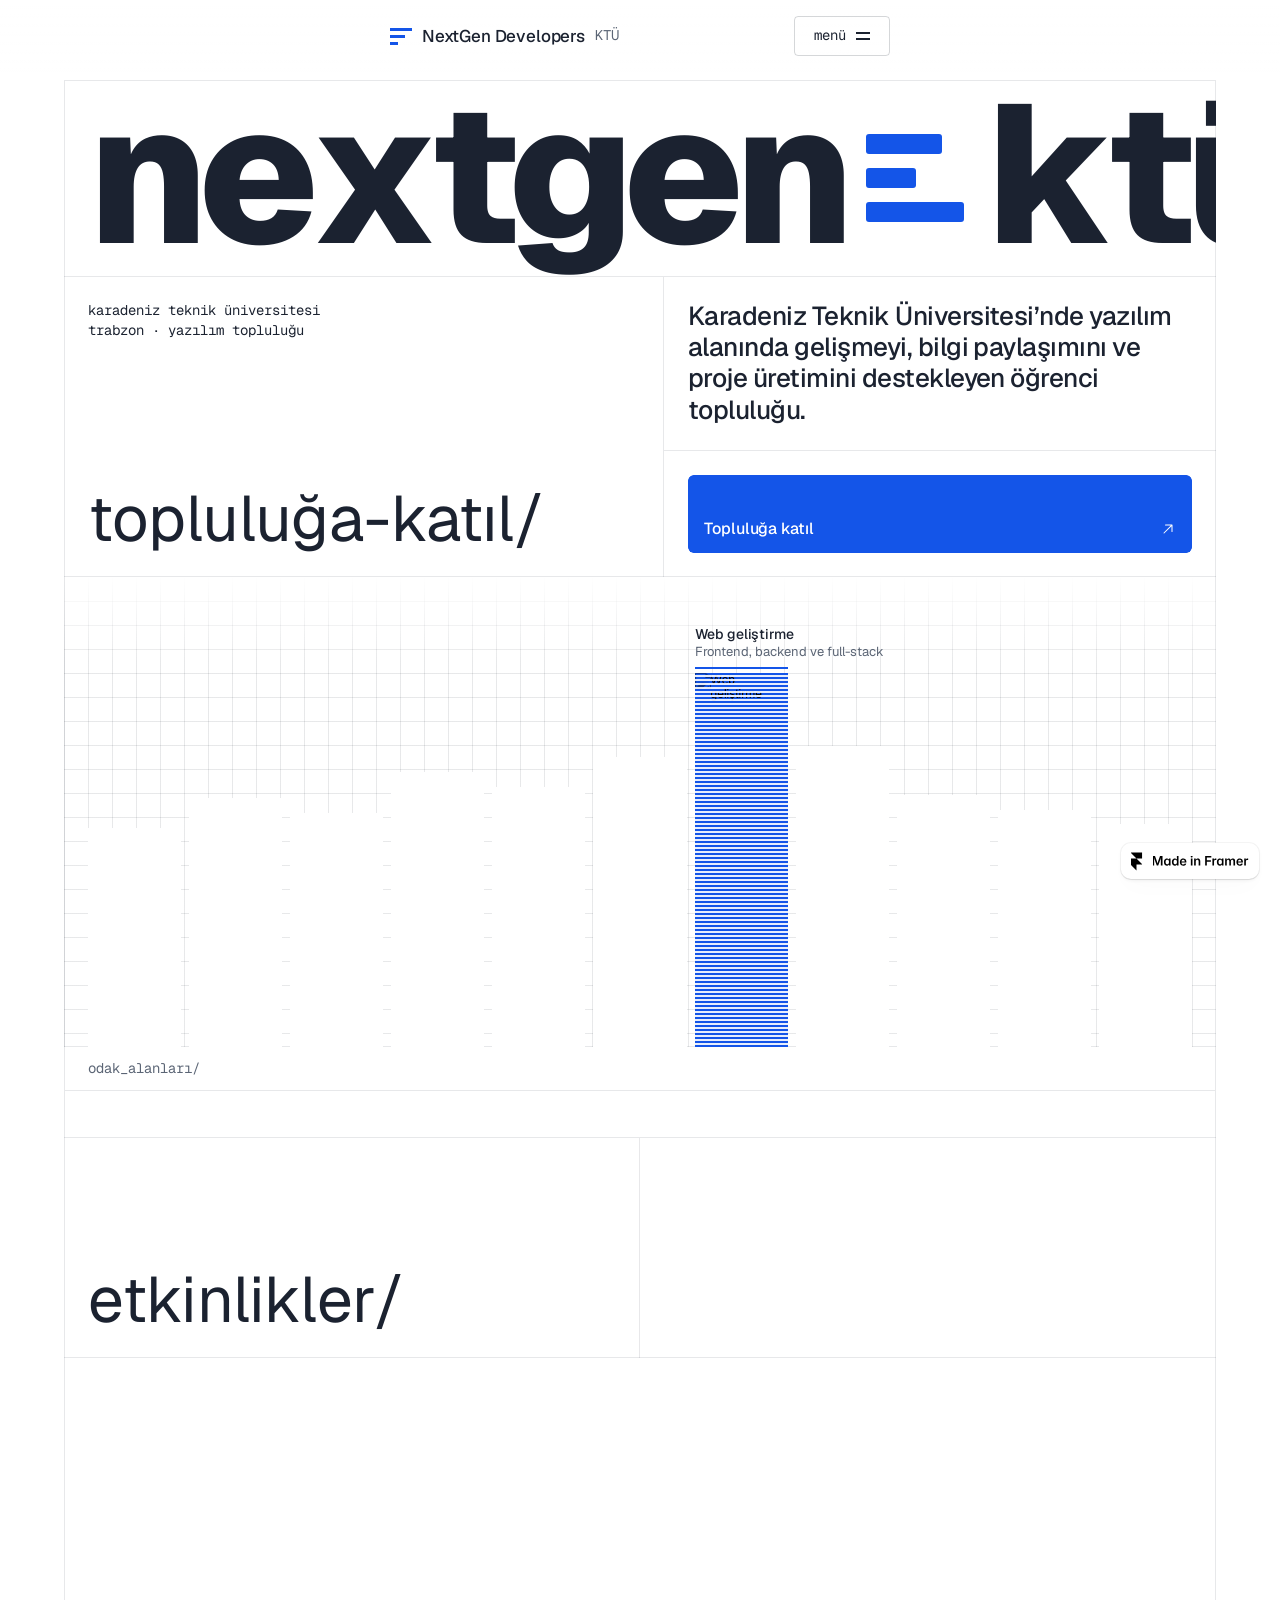
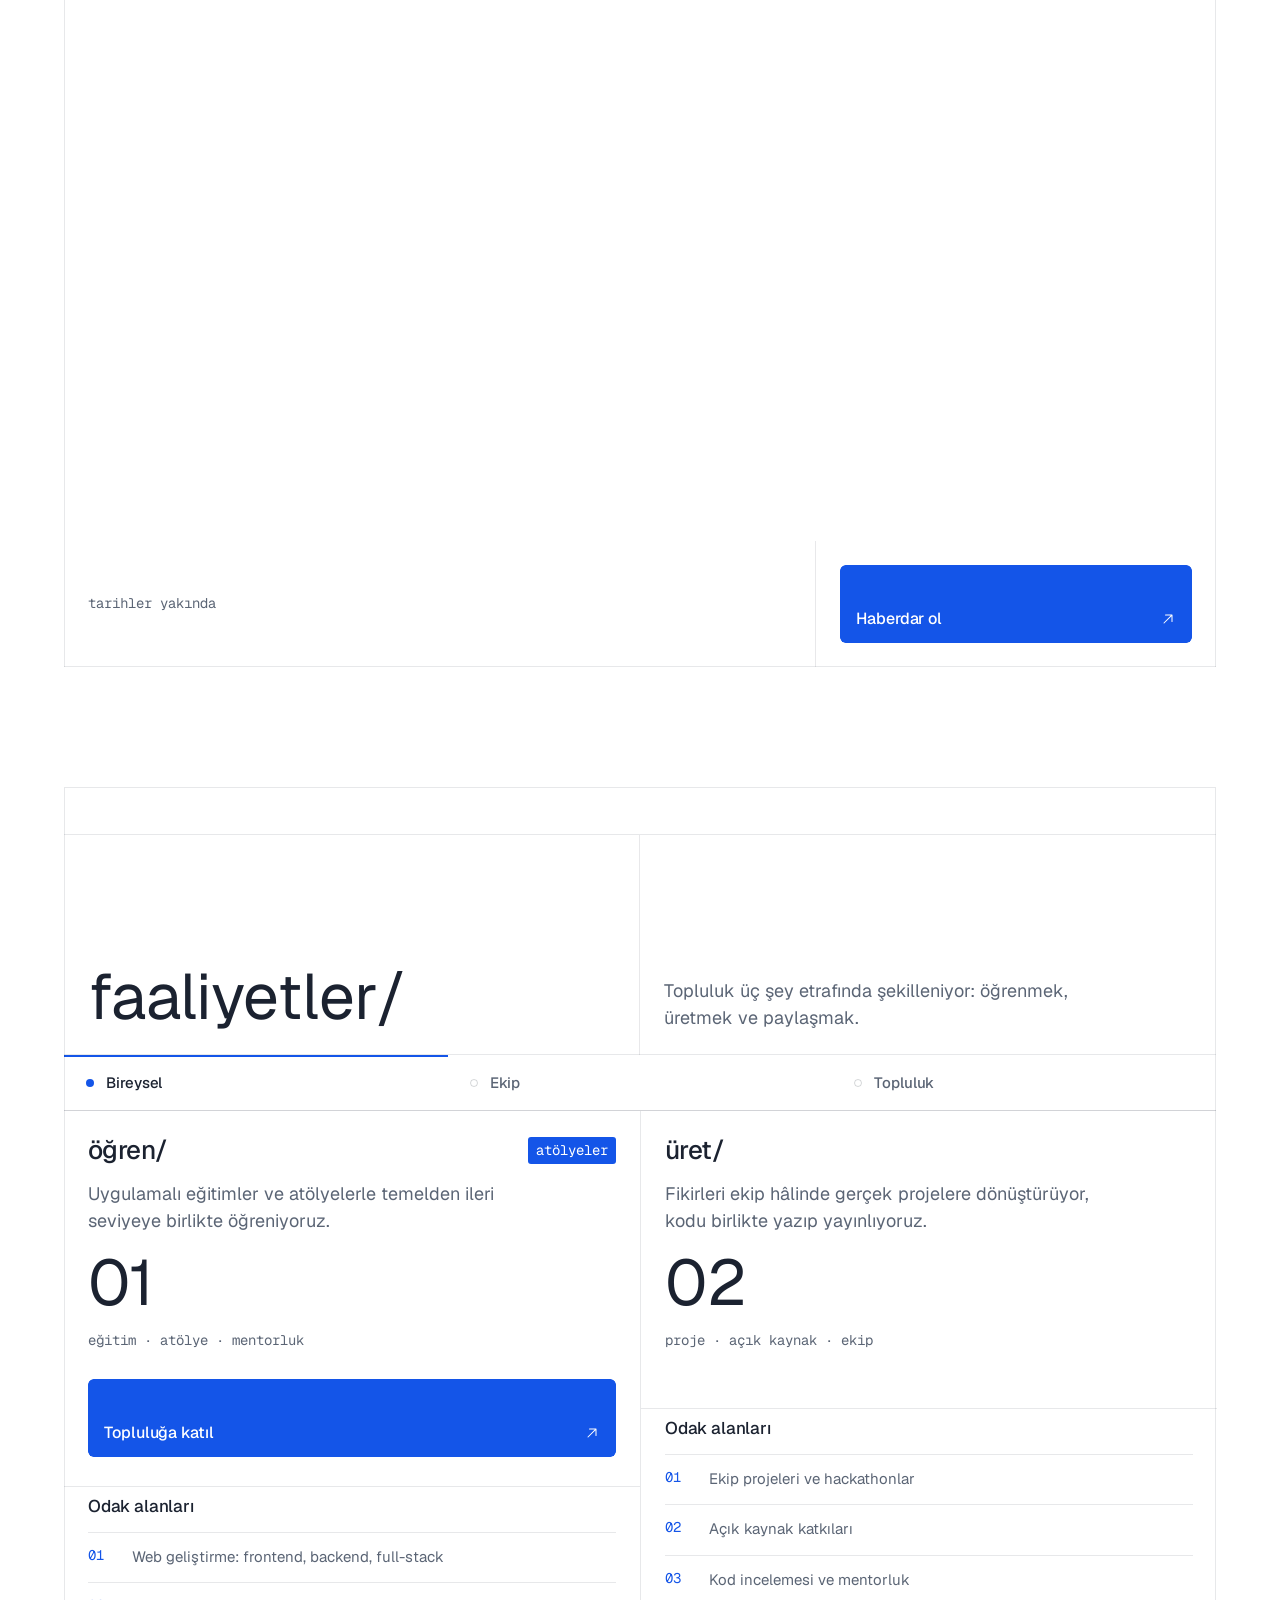
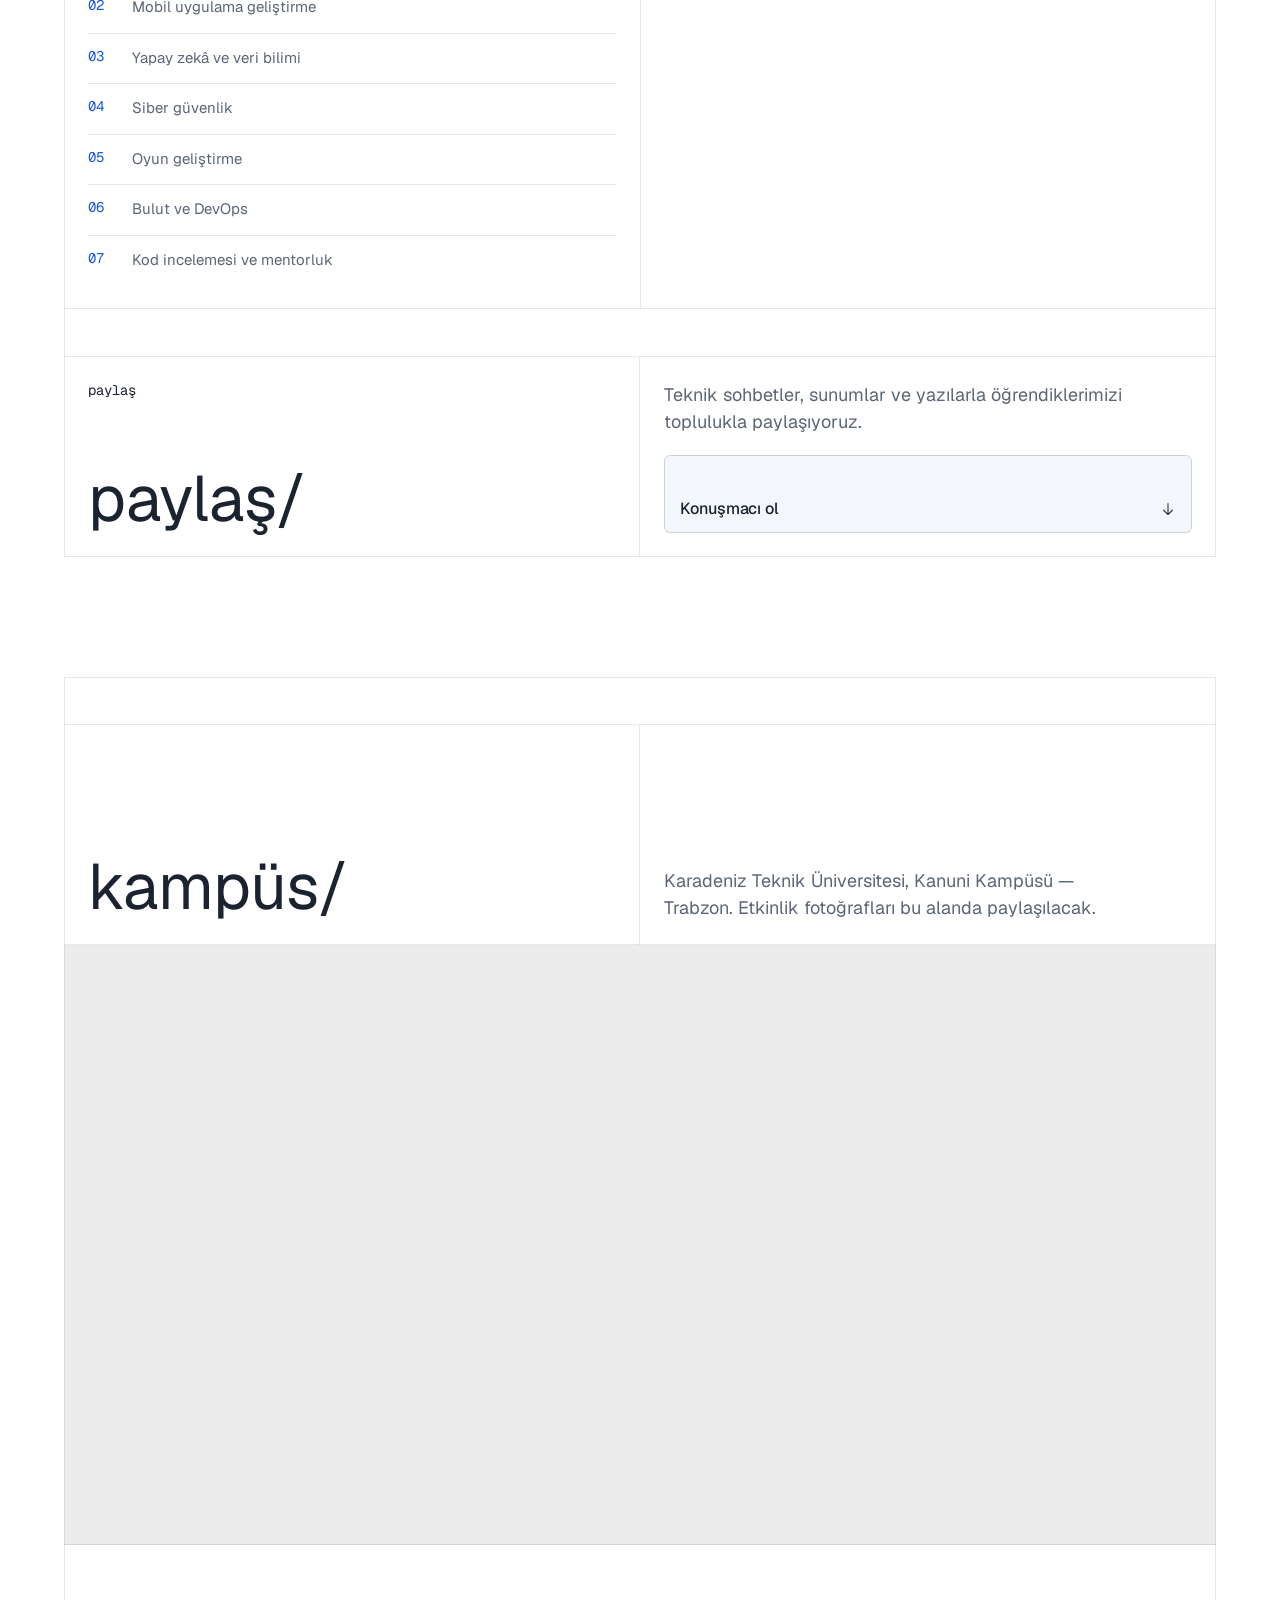
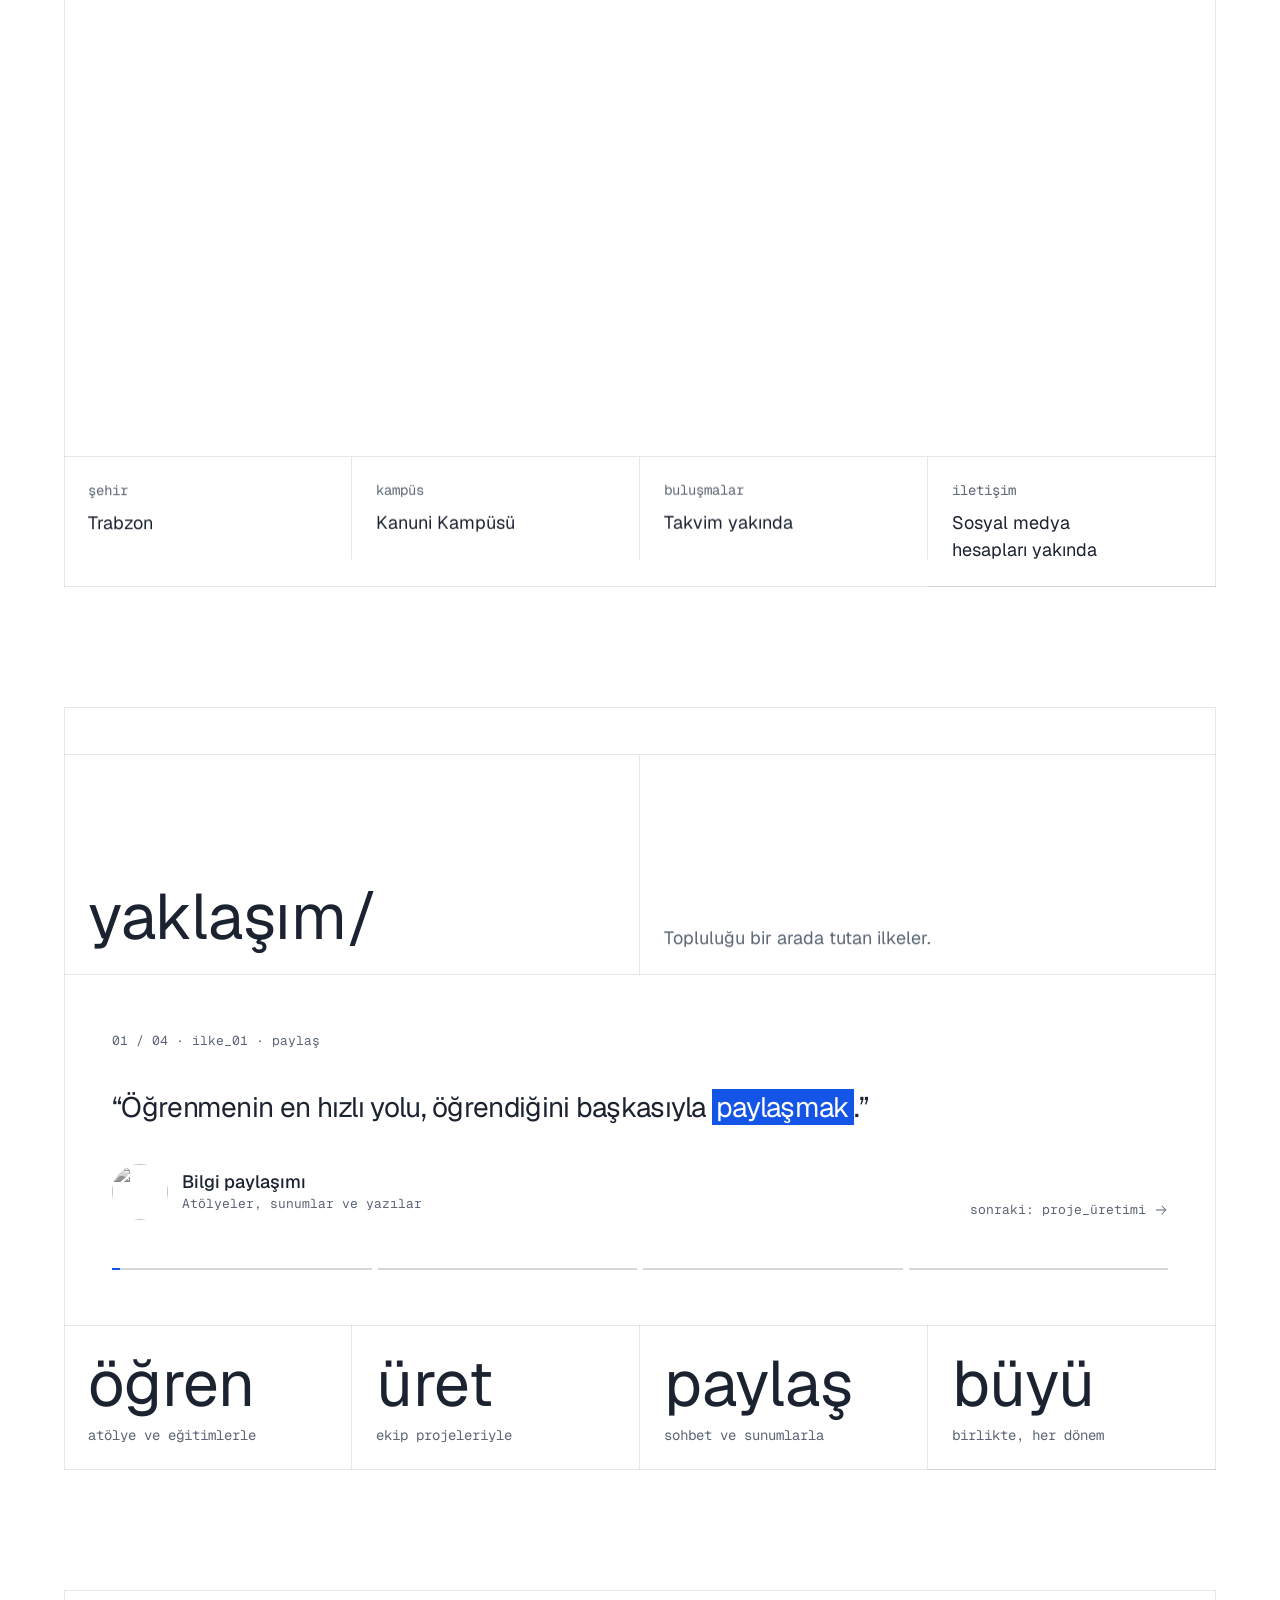
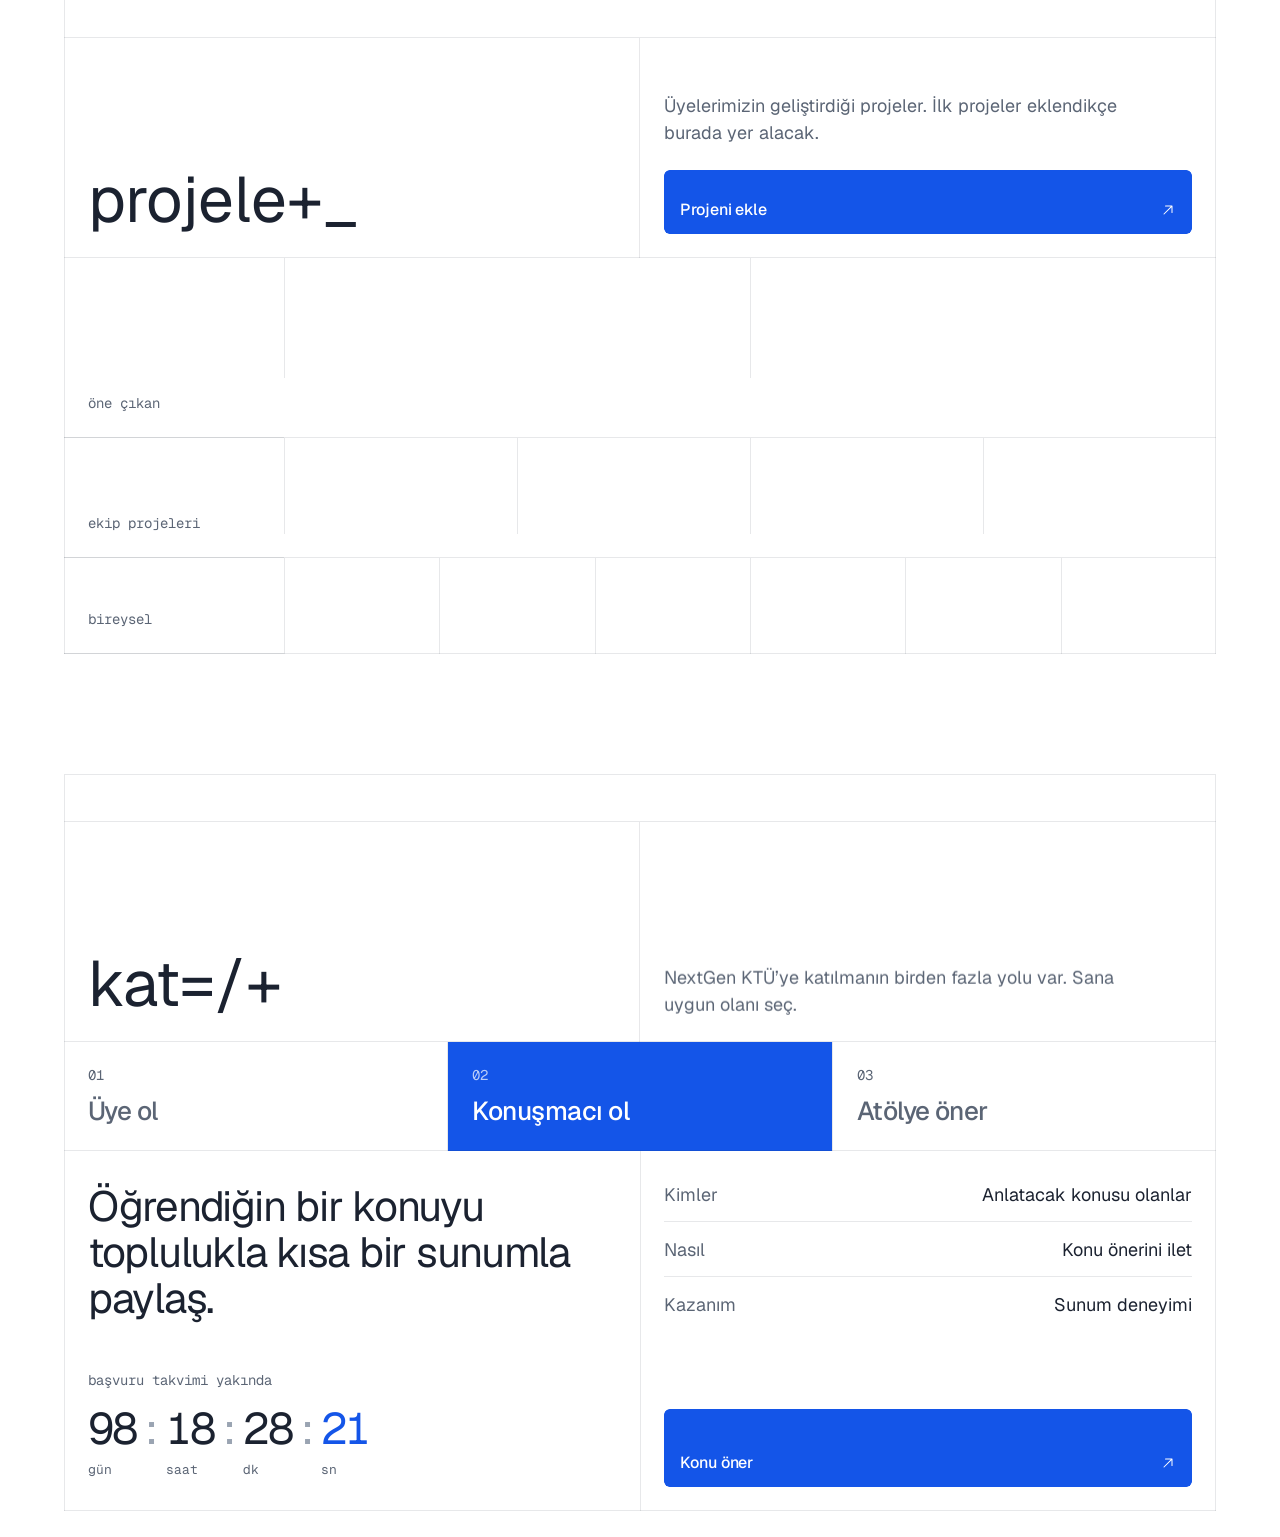
==== commit 32dd9cbb: "/speakers ve /schedule sayfalarını kaldır, yönlendirmeye çevir - /speakers → /#tickets (faaliyetler)" ====
--- a/uplink-copy-site/index.html
+++ b/uplink-copy-site/index.html
@@ -69,139 +69,139 @@
     
     <!-- End of bodyStart -->
 	
-	<div id="main" data-framer-hydrate-v2="{&quot;routeId&quot;:&quot;augiA20Il&quot;,&quot;localeId&quot;:&quot;default&quot;,&quot;breakpoints&quot;:[{&quot;hash&quot;:&quot;72rtr7&quot;,&quot;mediaQuery&quot;:&quot;(min-width: 1200px)&quot;},{&quot;hash&quot;:&quot;1obtpqt&quot;,&quot;mediaQuery&quot;:&quot;(min-width: 810px) and (max-width: 1199.98px)&quot;},{&quot;hash&quot;:&quot;1eqawxw&quot;,&quot;mediaQuery&quot;:&quot;(max-width: 809.98px)&quot;},{&quot;hash&quot;:&quot;flbqy8&quot;,&quot;mediaQuery&quot;:&quot;(min-width: 1200px)&quot;},{&quot;hash&quot;:&quot;1s1u43p&quot;,&quot;mediaQuery&quot;:&quot;(min-width: 810px) and (max-width: 1199.98px)&quot;},{&quot;hash&quot;:&quot;1ygvjd1&quot;,&quot;mediaQuery&quot;:&quot;(max-width: 809.98px)&quot;}]}" data-framer-ssr-released-at="2026-11-04T19:14:31.397Z" data-framer-page-optimized-at="2026-11-07T19:01:45.247Z" data-framer-generated-page><!--$--><style data-framer-html-style>:root body { background: var(--token-95e5aa35-9627-4ee1-9888-c9c719e9b17f); }</style><div class="framer-A7hA9 framer-flbqy8" data-layout-template="true" data-selection="true" style="min-height:100vh;width:auto"><style data-framer-html-style>html body { background: rgb(255, 255, 255); }</style><div data-framer-root class="framer-X3uTR framer-JrRWe framer-gCStA framer-X7MKY framer-mBSUO framer-ON2rV framer-1y02L framer-UGplt framer-72rtr7" style="min-height:100vh;width:auto;display:contents"><main class="framer-bahvun" data-framer-name="Main"><!--$--><section aria-label="NextGen KTÜ" class="framer-u99rd8" data-framer-name="Hero"><!--$--><div class="framer-9iayr9" data-border="true" data-framer-name="Grid" style="clip-path:inset(0% 0% 100% 0%)"><!--$--><div class="framer-1y9lf4w" data-border="true" data-framer-name="Wordmark" style="clip-path:inset(0% 100% 0% 0%)"><div class="framer-1mhfczj" data-framer-name="Wordmark text" data-framer-component-type="RichTextContainer" style="transform:none"><p class="framer-text framer-styles-preset-16aebgd" data-styles-preset="QmrPX6uZJ" dir="auto" style="--framer-text-alignment:start"><span style="white-space:nowrap"><span style="display:inline-block;opacity:0.001;filter:blur(10px);transform:translateX(0px) translateY(16px) scale(1) rotate(0deg) skewX(0deg) skewY(0deg)">n</span><span style="display:inline-block;opacity:0.001;filter:blur(10px);transform:translateX(0px) translateY(16px) scale(1) rotate(0deg) skewX(0deg) skewY(0deg)">e</span><span style="display:inline-block;opacity:0.001;filter:blur(10px);transform:translateX(0px) translateY(16px) scale(1) rotate(0deg) skewX(0deg) skewY(0deg)">x</span><span style="display:inline-block;opacity:0.001;filter:blur(10px);transform:translateX(0px) translateY(16px) scale(1) rotate(0deg) skewX(0deg) skewY(0deg)">t</span><span style="display:inline-block;opacity:0.001;filter:blur(10px);transform:translateX(0px) translateY(16px) scale(1) rotate(0deg) skewX(0deg) skewY(0deg)">g</span><span style="display:inline-block;opacity:0.001;filter:blur(10px);transform:translateX(0px) translateY(16px) scale(1) rotate(0deg) skewX(0deg) skewY(0deg)">e</span><span style="display:inline-block;opacity:0.001;filter:blur(10px);transform:translateX(0px) translateY(16px) scale(1) rotate(0deg) skewX(0deg) skewY(0deg)">n</span></span></p></div><div class="framer-n5q1mg" data-framer-appear-id="n5q1mg" data-framer-name="Mark" style="opacity:0.001;transform:translateX(-12px)"><div class="framer-1ncdaze" data-framer-name="Bar 1"></div><div class="framer-19ceyjm" data-framer-name="Bar 2"></div><div class="framer-f5ykn0" data-framer-name="Bar 3"></div></div><div class="framer-1t0jvzn" data-framer-name="27" data-framer-component-type="RichTextContainer" style="transform:none"><p class="framer-text framer-styles-preset-16aebgd" data-styles-preset="QmrPX6uZJ" dir="auto" style="--framer-text-alignment:start"><span style="white-space:nowrap"><span style="display:inline-block;opacity:0.001;filter:blur(10px);transform:translateX(0px) translateY(16px) scale(1) rotate(0deg) skewX(0deg) skewY(0deg)">k</span><span style="display:inline-block;opacity:0.001;filter:blur(10px);transform:translateX(0px) translateY(16px) scale(1) rotate(0deg) skewX(0deg) skewY(0deg)">t</span><span style="display:inline-block;opacity:0.001;filter:blur(10px);transform:translateX(0px) translateY(16px) scale(1) rotate(0deg) skewX(0deg) skewY(0deg)">ü</span></span></p></div></div><!--/$--><!--$--><div class="framer-24deel" data-border="true" data-framer-name="Intro" style="clip-path:inset(0% 100% 0% 0%)"><div class="framer-1uuk6yx" data-border="true" data-framer-appear-id="1uuk6yx" data-framer-name="Meta" style="opacity:0.001;transform:translateY(10px)"><div class="framer-j0gid7" data-framer-name="Date" data-framer-component-type="RichTextContainer" style="transform:none"><p class="framer-text framer-styles-preset-73speh" data-styles-preset="tomk8S44H" dir="auto" style="--framer-text-color:var(--token-1846ab91-9623-42c1-8955-c81388c159ff)">karadeniz teknik üniversitesi<br class="framer-text">trabzon · yazılım topluluğu</p></div><!--$--><div class="framer-kneczf" data-framer-appear-id="kneczf" data-framer-name="Status" data-no-trail data-framer-component-type="RichTextContainer" style="opacity:0.001;transform:translateY(10px)"><p class="framer-text framer-styles-preset-iraqj5" data-styles-preset="ctM7QBAtb" dir="auto" style="--framer-text-alignment:start">topluluğa-katıl/</p></div><!--/$--></div><div class="framer-17eukdu" data-framer-name="Pitch"><div class="framer-i7jap4" data-border="true" data-framer-appear-id="i7jap4" data-framer-name="Lead" style="opacity:0.001;transform:translateY(10px)"><div class="framer-surnq0" data-framer-name="Title" data-framer-component-type="RichTextContainer" style="transform:none"><h1 class="framer-text framer-styles-preset-1ytbmw8" data-styles-preset="IrByOniPY" dir="auto" style="--framer-text-color:var(--token-1846ab91-9623-42c1-8955-c81388c159ff)">Karadeniz Teknik Üniversitesi’nde yazılım alanında gelişmeyi, bilgi paylaşımını ve proje üretimini destekleyen öğrenci topluluğu.</h1></div></div><div class="framer-14jki5z" data-framer-appear-id="14jki5z" data-framer-name="Action" style="opacity:0.001;transform:translateY(10px)"><div class="framer-182dtm0-container" data-code-component-plugin-id="api" data-framer-name="Topluluğa katıl" name="Topluluğa katıl"><!--$--><a href="/#cfp" style="height:100%;width:100%;position:relative;display:flex;align-items:flex-end;justify-content:space-between;padding:0 16px 16px;box-sizing:border-box;border-radius:6px;overflow:hidden;background:var(--token-95e5aa35-9627-4ee1-9888-c9c719e9b17f);text-decoration:none;cursor:pointer;isolation:isolate"><span aria-hidden="true" style="position:absolute;inset:0;background:var(--token-f8b3f101-fe88-465e-9421-e2cbecf81c67);border-radius:inherit;z-index:0;pointer-events:none;opacity:1;transition:opacity 0s linear 0.34s"></span><span aria-hidden="true" style="position:absolute;inset:0;display:grid;grid-template-columns:repeat(24, 1fr);grid-template-rows:repeat(4, 1fr);border-radius:inherit;overflow:hidden;z-index:0;pointer-events:none"><i style="background:var(--token-f8b3f101-fe88-465e-9421-e2cbecf81c67);opacity:1;transition:opacity 0.06s linear 0.24s"></i><i style="background:var(--token-f8b3f101-fe88-465e-9421-e2cbecf81c67);opacity:1;transition:opacity 0.06s linear 0.18775886128883576s"></i><i style="background:var(--token-f8b3f101-fe88-465e-9421-e2cbecf81c67);opacity:1;transition:opacity 0.06s linear 0.2212535278708674s"></i><i style="background:var(--token-f8b3f101-fe88-465e-9421-e2cbecf81c67);opacity:1;transition:opacity 0.06s linear 0.18920531574811322s"></i><i style="background:var(--token-f8b3f101-fe88-465e-9421-e2cbecf81c67);opacity:1;transition:opacity 0.06s linear 0.19006078171171248s"></i><i style="background:var(--token-f8b3f101-fe88-465e-9421-e2cbecf81c67);opacity:1;transition:opacity 0.06s linear 0.17823298322188205s"></i><i style="background:var(--token-f8b3f101-fe88-465e-9421-e2cbecf81c67);opacity:1;transition:opacity 0.06s linear 0.16194783489662223s"></i><i style="background:var(--token-f8b3f101-fe88-465e-9421-e2cbecf81c67);opacity:1;transition:opacity 0.06s linear 0.17605215375304398s"></i><i style="background:var(--token-f8b3f101-fe88-465e-9421-e2cbecf81c67);opacity:1;transition:opacity 0.06s linear 0.16020267360543952s"></i><i style="background:var(--token-f8b3f101-fe88-465e-9421-e2cbecf81c67);opacity:1;transition:opacity 0.06s linear 0.14209802157233936s"></i><i style="background:var(--token-f8b3f101-fe88-465e-9421-e2cbecf81c67);opacity:1;transition:opacity 0.06s linear 0.1133674070526613s"></i><i style="background:var(--token-f8b3f101-fe88-465e-9421-e2cbecf81c67);opacity:1;transition:opacity 0.06s linear 0.11258290066092741s"></i><i style="background:var(--token-f8b3f101-fe88-465e-9421-e2cbecf81c67);opacity:1;transition:opacity 0.06s linear 0.13540590035298375s"></i><i style="background:var(--token-f8b3f101-fe88-465e-9421-e2cbecf81c67);opacity:1;transition:opacity 0.06s linear 0.08823175346077189s"></i><i style="background:var(--token-f8b3f101-fe88-465e-9421-e2cbecf81c67);opacity:1;transition:opacity 0.06s linear 0.0888307907296112s"></i><i style="background:var(--token-f8b3f101-fe88-465e-9421-e2cbecf81c67);opacity:1;transition:opacity 0.06s linear 0.09879281253126102s"></i><i style="background:var(--token-f8b3f101-fe88-465e-9421-e2cbecf81c67);opacity:1;transition:opacity 0.06s linear 0.06750981677940583s"></i><i style="background:var(--token-f8b3f101-fe88-465e-9421-e2cbecf81c67);opacity:1;transition:opacity 0.06s linear 0.08315861052740366s"></i><i style="background:var(--token-f8b3f101-fe88-465e-9421-e2cbecf81c67);opacity:1;transition:opacity 0.06s linear 0.06507905994832981s"></i><i style="background:var(--token-f8b3f101-fe88-465e-9421-e2cbecf81c67);opacity:1;transition:opacity 0.06s linear 0.07251310692878908s"></i><i style="background:var(--token-f8b3f101-fe88-465e-9421-e2cbecf81c67);opacity:1;transition:opacity 0.06s linear 0.0435018889294006s"></i><i style="background:var(--token-f8b3f101-fe88-465e-9421-e2cbecf81c67);opacity:1;transition:opacity 0.06s linear 0.04531053184485063s"></i><i style="background:var(--token-f8b3f101-fe88-465e-9421-e2cbecf81c67);opacity:1;transition:opacity 0.06s linear 0.0322779313529318s"></i><i style="background:var(--token-f8b3f101-fe88-465e-9421-e2cbecf81c67);opacity:1;transition:opacity 0.06s linear 0.03587176374252884s"></i><i style="background:var(--token-f8b3f101-fe88-465e-9421-e2cbecf81c67);opacity:1;transition:opacity 0.06s linear 0.23348333160777113s"></i><i style="background:var(--token-f8b3f101-fe88-465e-9421-e2cbecf81c67);opacity:1;transition:opacity 0.06s linear 0.21613745446747634s"></i><i style="background:var(--token-f8b3f101-fe88-465e-9421-e2cbecf81c67);opacity:1;transition:opacity 0.06s linear 0.20022445005516057s"></i><i style="background:var(--token-f8b3f101-fe88-465e-9421-e2cbecf81c67);opacity:1;transition:opacity 0.06s linear 0.21598475728242192s"></i><i style="background:var(--token-f8b3f101-fe88-465e-9421-e2cbecf81c67);opacity:1;transition:opacity 0.06s linear 0.20022852702974342s"></i><i style="background:var(--token-f8b3f101-fe88-465e-9421-e2cbecf81c67);opacity:1;transition:opacity 0.06s linear 0.17983071212022333s"></i><i style="background:var(--token-f8b3f101-fe88-465e-9421-e2cbecf81c67);opacity:1;transition:opacity 0.06s linear 0.14471606464570505s"></i><i style="background:var(--token-f8b3f101-fe88-465e-9421-e2cbecf81c67);opacity:1;transition:opacity 0.06s linear 0.1492764072982827s"></i><i style="background:var(--token-f8b3f101-fe88-465e-9421-e2cbecf81c67);opacity:1;transition:opacity 0.06s linear 0.16228632410778665s"></i><i style="background:var(--token-f8b3f101-fe88-465e-9421-e2cbecf81c67);opacity:1;transition:opacity 0.06s linear 0.14793391106044873s"></i><i style="background:var(--token-f8b3f101-fe88-465e-9421-e2cbecf81c67);opacity:1;transition:opacity 0.06s linear 0.1503713028014172s"></i><i style="background:var(--token-f8b3f101-fe88-465e-9421-e2cbecf81c67);opacity:1;transition:opacity 0.06s linear 0.1243558056106558s"></i><i style="background:var(--token-f8b3f101-fe88-465e-9421-e2cbecf81c67);opacity:1;transition:opacity 0.06s linear 0.09688701114681317s"></i><i style="background:var(--token-f8b3f101-fe88-465e-9421-e2cbecf81c67);opacity:1;transition:opacity 0.06s linear 0.09181270861552551s"></i><i style="background:var(--token-f8b3f101-fe88-465e-9421-e2cbecf81c67);opacity:1;transition:opacity 0.06s linear 0.1054267218435707s"></i><i style="background:var(--token-f8b3f101-fe88-465e-9421-e2cbecf81c67);opacity:1;transition:opacity 0.06s linear 0.0831261523027788s"></i><i style="background:var(--token-f8b3f101-fe88-465e-9421-e2cbecf81c67);opacity:1;transition:opacity 0.06s linear 0.08336060183821248s"></i><i style="background:var(--token-f8b3f101-fe88-465e-9421-e2cbecf81c67);opacity:1;transition:opacity 0.06s linear 0.05915532255440483s"></i><i style="background:var(--token-f8b3f101-fe88-465e-9421-e2cbecf81c67);opacity:1;transition:opacity 0.06s linear 0.07425205886922778s"></i><i style="background:var(--token-f8b3f101-fe88-465e-9421-e2cbecf81c67);opacity:1;transition:opacity 0.06s linear 0.07765930651820968s"></i><i style="background:var(--token-f8b3f101-fe88-465e-9421-e2cbecf81c67);opacity:1;transition:opacity 0.06s linear 0.046653685198980395s"></i><i style="background:var(--token-f8b3f101-fe88-465e-9421-e2cbecf81c67);opacity:1;transition:opacity 0.06s linear 0.033793368229555205s"></i><i style="background:var(--token-f8b3f101-fe88-465e-9421-e2cbecf81c67);opacity:1;transition:opacity 0.06s linear 0.050406857444730134s"></i><i style="background:var(--token-f8b3f101-fe88-465e-9421-e2cbecf81c67);opacity:1;transition:opacity 0.06s linear 0.03133272663643585s"></i><i style="background:var(--token-f8b3f101-fe88-465e-9421-e2cbecf81c67);opacity:1;transition:opacity 0.06s linear 0.2331585360111203s"></i><i style="background:var(--token-f8b3f101-fe88-465e-9421-e2cbecf81c67);opacity:1;transition:opacity 0.06s linear 0.22650951901962982s"></i><i style="background:var(--token-f8b3f101-fe88-465e-9421-e2cbecf81c67);opacity:1;transition:opacity 0.06s linear 0.20949440307187614s"></i><i style="background:var(--token-f8b3f101-fe88-465e-9421-e2cbecf81c67);opacity:1;transition:opacity 0.06s linear 0.21043723411584506s"></i><i style="background:var(--token-f8b3f101-fe88-465e-9421-e2cbecf81c67);opacity:1;transition:opacity 0.06s linear 0.16902407473356654s"></i><i style="background:var(--token-f8b3f101-fe88-465e-9421-e2cbecf81c67);opacity:1;transition:opacity 0.06s linear 0.1734131437590113s"></i><i style="background:var(--token-f8b3f101-fe88-465e-9421-e2cbecf81c67);opacity:1;transition:opacity 0.06s linear 0.17257709893898576s"></i><i style="background:var(--token-f8b3f101-fe88-465e-9421-e2cbecf81c67);opacity:1;transition:opacity 0.06s linear 0.14210080190957525s"></i><i style="background:var(--token-f8b3f101-fe88-465e-9421-e2cbecf81c67);opacity:1;transition:opacity 0.06s linear 0.15321576120960528s"></i><i style="background:var(--token-f8b3f101-fe88-465e-9421-e2cbecf81c67);opacity:1;transition:opacity 0.06s linear 0.15720040936768057s"></i><i style="background:var(--token-f8b3f101-fe88-465e-9421-e2cbecf81c67);opacity:1;transition:opacity 0.06s linear 0.14515159892465454s"></i><i style="background:var(--token-f8b3f101-fe88-465e-9421-e2cbecf81c67);opacity:1;transition:opacity 0.06s linear 0.14360389687857242s"></i><i style="background:var(--token-f8b3f101-fe88-465e-9421-e2cbecf81c67);opacity:1;transition:opacity 0.06s linear 0.13584914862702135s"></i><i style="background:var(--token-f8b3f101-fe88-465e-9421-e2cbecf81c67);opacity:1;transition:opacity 0.06s linear 0.13205457284214211s"></i><i style="background:var(--token-f8b3f101-fe88-465e-9421-e2cbecf81c67);opacity:1;transition:opacity 0.06s linear 0.08907694650744087s"></i><i style="background:var(--token-f8b3f101-fe88-465e-9421-e2cbecf81c67);opacity:1;transition:opacity 0.06s linear 0.11919981257803738s"></i><i style="background:var(--token-f8b3f101-fe88-465e-9421-e2cbecf81c67);opacity:1;transition:opacity 0.06s linear 0.10777330639597496s"></i><i style="background:var(--token-f8b3f101-fe88-465e-9421-e2cbecf81c67);opacity:1;transition:opacity 0.06s linear 0.10027869611763161s"></i><i style="background:var(--token-f8b3f101-fe88-465e-9421-e2cbecf81c67);opacity:1;transition:opacity 0.06s linear 0.06731430254076258s"></i><i style="background:var(--token-f8b3f101-fe88-465e-9421-e2cbecf81c67);opacity:1;transition:opacity 0.06s linear 0.07640901064142237s"></i><i style="background:var(--token-f8b3f101-fe88-465e-9421-e2cbecf81c67);opacity:1;transition:opacity 0.06s linear 0.061372672459052424s"></i><i style="background:var(--token-f8b3f101-fe88-465e-9421-e2cbecf81c67);opacity:1;transition:opacity 0.06s linear 0.05624748508783521s"></i><i style="background:var(--token-f8b3f101-fe88-465e-9421-e2cbecf81c67);opacity:1;transition:opacity 0.06s linear 0.04634318459848874s"></i><i style="background:var(--token-f8b3f101-fe88-465e-9421-e2cbecf81c67);opacity:1;transition:opacity 0.06s linear 0.03164651593053711s"></i><i style="background:var(--token-f8b3f101-fe88-465e-9421-e2cbecf81c67);opacity:1;transition:opacity 0.06s linear 0.23168317694251891s"></i><i style="background:var(--token-f8b3f101-fe88-465e-9421-e2cbecf81c67);opacity:1;transition:opacity 0.06s linear 0.23061334092292235s"></i><i style="background:var(--token-f8b3f101-fe88-465e-9421-e2cbecf81c67);opacity:1;transition:opacity 0.06s linear 0.21486710004077034s"></i><i style="background:var(--token-f8b3f101-fe88-465e-9421-e2cbecf81c67);opacity:1;transition:opacity 0.06s linear 0.18744515459946706s"></i><i style="background:var(--token-f8b3f101-fe88-465e-9421-e2cbecf81c67);opacity:1;transition:opacity 0.06s linear 0.20060210463963452s"></i><i style="background:var(--token-f8b3f101-fe88-465e-9421-e2cbecf81c67);opacity:1;transition:opacity 0.06s linear 0.16674760318454357s"></i><i style="background:var(--token-f8b3f101-fe88-465e-9421-e2cbecf81c67);opacity:1;transition:opacity 0.06s linear 0.18316024619643578s"></i><i style="background:var(--token-f8b3f101-fe88-465e-9421-e2cbecf81c67);opacity:1;transition:opacity 0.06s linear 0.18187913775083145s"></i><i style="background:var(--token-f8b3f101-fe88-465e-9421-e2cbecf81c67);opacity:1;transition:opacity 0.06s linear 0.14077378681825942s"></i><i style="background:var(--token-f8b3f101-fe88-465e-9421-e2cbecf81c67);opacity:1;transition:opacity 0.06s linear 0.147289614625799s"></i><i style="background:var(--token-f8b3f101-fe88-465e-9421-e2cbecf81c67);opacity:1;transition:opacity 0.06s linear 0.1557024515466328s"></i><i style="background:var(--token-f8b3f101-fe88-465e-9421-e2cbecf81c67);opacity:1;transition:opacity 0.06s linear 0.1386859041149728s"></i><i style="background:var(--token-f8b3f101-fe88-465e-9421-e2cbecf81c67);opacity:1;transition:opacity 0.06s linear 0.13948442958912347s"></i><i style="background:var(--token-f8b3f101-fe88-465e-9421-e2cbecf81c67);opacity:1;transition:opacity 0.06s linear 0.11793484106392137s"></i><i style="background:var(--token-f8b3f101-fe88-465e-9421-e2cbecf81c67);opacity:1;transition:opacity 0.06s linear 0.10472913312946913s"></i><i style="background:var(--token-f8b3f101-fe88-465e-9421-e2cbecf81c67);opacity:1;transition:opacity 0.06s linear 0.10281782401283271s"></i><i style="background:var(--token-f8b3f101-fe88-465e-9421-e2cbecf81c67);opacity:1;transition:opacity 0.06s linear 0.09068129095516635s"></i><i style="background:var(--token-f8b3f101-fe88-465e-9421-e2cbecf81c67);opacity:1;transition:opacity 0.06s linear 0.05945475385941063s"></i><i style="background:var(--token-f8b3f101-fe88-465e-9421-e2cbecf81c67);opacity:1;transition:opacity 0.06s linear 0.05686010530561909s"></i><i style="background:var(--token-f8b3f101-fe88-465e-9421-e2cbecf81c67);opacity:1;transition:opacity 0.06s linear 0.08120978369930529s"></i><i style="background:var(--token-f8b3f101-fe88-465e-9421-e2cbecf81c67);opacity:1;transition:opacity 0.06s linear 0.054573415186838246s"></i><i style="background:var(--token-f8b3f101-fe88-465e-9421-e2cbecf81c67);opacity:1;transition:opacity 0.06s linear 0.03660655541787856s"></i><i style="background:var(--token-f8b3f101-fe88-465e-9421-e2cbecf81c67);opacity:1;transition:opacity 0.06s linear 0.026514780186698783s"></i><i style="background:var(--token-f8b3f101-fe88-465e-9421-e2cbecf81c67);opacity:1;transition:opacity 0.06s linear 0.01994666662206872s"></i></span><span aria-hidden="true" style="position:absolute;inset:0;border-radius:inherit;box-shadow:inset 0 0 0 1px rgba(0, 0, 0, 0);z-index:2;pointer-events:none"></span><span style="position:relative;z-index:1;color:var(--token-95e5aa35-9627-4ee1-9888-c9c719e9b17f);transition:color .25s ease .12s;font-size:16px;font-weight:500;line-height:1em;font-family:&quot;Geist&quot;, &quot;Geist Placeholder&quot;, sans-serif;font-style:normal;letter-spacing:-0.005em">Topluluğa katıl</span><svg aria-hidden="true" width="16" height="16" viewBox="0 0 256 256" style="position:relative;z-index:1;color:var(--token-95e5aa35-9627-4ee1-9888-c9c719e9b17f);transition:color .25s ease .2s"><path fill="currentColor" d="M200 64v104a8 8 0 0 1-16 0V83.3L69.7 197.7a8 8 0 0 1-11.4-11.4L172.7 72H88a8 8 0 0 1 0-16h104a8 8 0 0 1 8 8Z"/></svg></a><!--/$--></div></div></div></div><!--/$--><!--$--><div class="framer-d9t0xx" data-border="true" data-framer-name="Levels" style="clip-path:inset(0% 100% 0% 0%)"><div class="framer-1wwiwcu-container" data-code-component-plugin-id="api" data-framer-appear-id="1wwiwcu" data-framer-name="Grid paper" name="Grid paper" style="opacity:0.001;transform:none"><!--$--><div aria-hidden="true" style="height:100%;width:100%;position:relative;pointer-events:none;background-image:linear-gradient(var(--token-9408e5af-f6ac-4527-afdc-ddcfeda4a797) 1px, transparent 1px), linear-gradient(90deg, var(--token-9408e5af-f6ac-4527-afdc-ddcfeda4a797) 1px, transparent 1px);background-size:24px 24px;-webkit-mask-image:linear-gradient(to bottom, transparent 0%, #000 18%, #000 100%);mask-image:linear-gradient(to bottom, transparent 0%, #000 18%, #000 100%)"></div><!--/$--></div><!--$--><div class="framer-1hlx80i" data-framer-appear-id="1hlx80i" data-framer-name="Speaker levels" style="opacity:0.001;transform:translateY(12px)"><!--$--><div class="framer-kprfqc" data-framer-name="Bar"><!--$--><div class="framer-paeglv-container" data-code-component-plugin-id="api" data-framer-name="Level bar" name="Level bar"><!--$--><a href="./#tickets" aria-label="Atölyeler, Uygulamalı eğitim oturumları" class="lvb-link" style="height:100%;width:100%;position:relative;display:block;color:inherit;text-decoration:none;outline-color:var(--token-f8b3f101-fe88-465e-9421-e2cbecf81c67);--lvb-u:0.34"><style>
-.lvb-img{filter:grayscale(1) brightness(var(--lvb-u)) contrast(1.1)}
-.lvb-tint,.lvb-edge{opacity:0}
-.lvb-cap{opacity:0;transform:translateY(4px)}
-[data-lv=&quot;near&quot;] .lvb-img{filter:grayscale(1) brightness(calc(var(--lvb-u) + .16)) contrast(1.1)}
-[data-lv=&quot;on&quot;] .lvb-img{filter:grayscale(1) contrast(1.3)}
-[data-lv=&quot;on&quot;] .lvb-tint,[data-lv=&quot;on&quot;] .lvb-edge{opacity:1}
-[data-lv=&quot;on&quot;] .lvb-cap{opacity:1;transform:none}
-[data-lv-align=&quot;right&quot;] .lvb-cap{left:auto;right:0;text-align:right}
-.lvb-link:focus{outline:none}
-.lvb-link:focus-visible{outline:2px solid;outline-offset:4px}
-@media (prefers-reduced-motion: reduce){.lvb-img,.lvb-cap,.lvb-tint{transition:none!important}}
-</style><div style="position:absolute;inset:0;overflow:hidden;background:var(--token-95e5aa35-9627-4ee1-9888-c9c719e9b17f)"><img class="lvb-img" src="/assets/nextgen/placeholders/tile-braces.svg" srcset="/assets/nextgen/placeholders/tile-braces.svg 512w, /assets/nextgen/placeholders/tile-braces.svg 640w" alt="Atölyeler" style="position:absolute;left:0;top:0;width:100%;height:max(var(--lv-img, 100%), 100%);object-fit:cover;object-position:center 18%;transform:translateY(var(--lv-pan, 0px));transition:filter .4s ease, transform .6s cubic-bezier(.16,1,.3,1)" sizes="(min-width: 1200px) max(100vw, 72px), (min-width: 810px) and (max-width: 1199.98px) max(100vw, 56px), (max-width: 809.98px) max(100vw, 44px)"><div class="lvb-tint" aria-hidden="true" style="position:absolute;inset:0;background:var(--token-f8b3f101-fe88-465e-9421-e2cbecf81c67);mix-blend-mode:multiply;transition:opacity .45s ease"></div><div aria-hidden="true" style="position:absolute;inset:0;background:repeating-linear-gradient(to bottom, transparent 0 2px, var(--token-95e5aa35-9627-4ee1-9888-c9c719e9b17f) 2px 4px);opacity:0.9"></div></div><div class="lvb-edge" aria-hidden="true" style="position:absolute;left:0;right:0;top:-6px;height:2px;background:var(--token-f8b3f101-fe88-465e-9421-e2cbecf81c67);transition:opacity .3s"></div><div class="lvb-cap" aria-hidden="true" style="position:absolute;bottom:calc(100% + 12px);left:0;white-space:nowrap;transition:opacity .3s, transform .4s cubic-bezier(.16,1,.3,1);pointer-events:none"><p style="margin:0;color:var(--token-1846ab91-9623-42c1-8955-c81388c159ff);font-size:14px;line-height:1.3em;font-weight:500;font-family:&quot;Geist&quot;, &quot;Geist Placeholder&quot;, sans-serif;font-style:normal;letter-spacing:-0.01em">Atölyeler</p><p style="margin:0;color:var(--token-0517b82b-243e-4c91-ada9-58dc89402c2a);font-size:13px;line-height:1.4em;font-family:&quot;Geist&quot;, &quot;Geist Placeholder&quot;, sans-serif;font-style:normal;font-weight:400;letter-spacing:0em">Uygulamalı eğitim oturumları</p></div></a><!--/$--></div><!--/$--></div><div class="framer-kprfqc" data-framer-name="Bar"><!--$--><div class="framer-paeglv-container" data-code-component-plugin-id="api" data-framer-name="Level bar" name="Level bar"><!--$--><a href="./#tickets" aria-label="Teknik sohbetler, Kısa sunum, bol soru" class="lvb-link" style="height:100%;width:100%;position:relative;display:block;color:inherit;text-decoration:none;outline-color:var(--token-f8b3f101-fe88-465e-9421-e2cbecf81c67);--lvb-u:0.34"><style>
-.lvb-img{filter:grayscale(1) brightness(var(--lvb-u)) contrast(1.1)}
-.lvb-tint,.lvb-edge{opacity:0}
-.lvb-cap{opacity:0;transform:translateY(4px)}
-[data-lv=&quot;near&quot;] .lvb-img{filter:grayscale(1) brightness(calc(var(--lvb-u) + .16)) contrast(1.1)}
-[data-lv=&quot;on&quot;] .lvb-img{filter:grayscale(1) contrast(1.3)}
-[data-lv=&quot;on&quot;] .lvb-tint,[data-lv=&quot;on&quot;] .lvb-edge{opacity:1}
-[data-lv=&quot;on&quot;] .lvb-cap{opacity:1;transform:none}
-[data-lv-align=&quot;right&quot;] .lvb-cap{left:auto;right:0;text-align:right}
-.lvb-link:focus{outline:none}
-.lvb-link:focus-visible{outline:2px solid;outline-offset:4px}
-@media (prefers-reduced-motion: reduce){.lvb-img,.lvb-cap,.lvb-tint{transition:none!important}}
-</style><div style="position:absolute;inset:0;overflow:hidden;background:var(--token-95e5aa35-9627-4ee1-9888-c9c719e9b17f)"><img class="lvb-img" src="/assets/nextgen/placeholders/tile-tag.svg" srcset="/assets/nextgen/placeholders/tile-tag.svg 512w, /assets/nextgen/placeholders/tile-tag.svg 640w" alt="Teknik sohbetler" style="position:absolute;left:0;top:0;width:100%;height:max(var(--lv-img, 100%), 100%);object-fit:cover;object-position:center 18%;transform:translateY(var(--lv-pan, 0px));transition:filter .4s ease, transform .6s cubic-bezier(.16,1,.3,1)" sizes="(min-width: 1200px) max(100vw, 72px), (min-width: 810px) and (max-width: 1199.98px) max(100vw, 56px), (max-width: 809.98px) max(100vw, 44px)"><div class="lvb-tint" aria-hidden="true" style="position:absolute;inset:0;background:var(--token-f8b3f101-fe88-465e-9421-e2cbecf81c67);mix-blend-mode:multiply;transition:opacity .45s ease"></div><div aria-hidden="true" style="position:absolute;inset:0;background:repeating-linear-gradient(to bottom, transparent 0 2px, var(--token-95e5aa35-9627-4ee1-9888-c9c719e9b17f) 2px 4px);opacity:0.9"></div></div><div class="lvb-edge" aria-hidden="true" style="position:absolute;left:0;right:0;top:-6px;height:2px;background:var(--token-f8b3f101-fe88-465e-9421-e2cbecf81c67);transition:opacity .3s"></div><div class="lvb-cap" aria-hidden="true" style="position:absolute;bottom:calc(100% + 12px);left:0;white-space:nowrap;transition:opacity .3s, transform .4s cubic-bezier(.16,1,.3,1);pointer-events:none"><p style="margin:0;color:var(--token-1846ab91-9623-42c1-8955-c81388c159ff);font-size:14px;line-height:1.3em;font-weight:500;font-family:&quot;Geist&quot;, &quot;Geist Placeholder&quot;, sans-serif;font-style:normal;letter-spacing:-0.01em">Teknik sohbetler</p><p style="margin:0;color:var(--token-0517b82b-243e-4c91-ada9-58dc89402c2a);font-size:13px;line-height:1.4em;font-family:&quot;Geist&quot;, &quot;Geist Placeholder&quot;, sans-serif;font-style:normal;font-weight:400;letter-spacing:0em">Kısa sunum, bol soru</p></div></a><!--/$--></div><!--/$--></div><div class="framer-kprfqc" data-framer-name="Bar"><!--$--><div class="framer-paeglv-container" data-code-component-plugin-id="api" data-framer-name="Level bar" name="Level bar"><!--$--><a href="./#tickets" aria-label="Proje günleri, Fikirden koda, ekiple" class="lvb-link" style="height:100%;width:100%;position:relative;display:block;color:inherit;text-decoration:none;outline-color:var(--token-f8b3f101-fe88-465e-9421-e2cbecf81c67);--lvb-u:0.34"><style>
-.lvb-img{filter:grayscale(1) brightness(var(--lvb-u)) contrast(1.1)}
-.lvb-tint,.lvb-edge{opacity:0}
-.lvb-cap{opacity:0;transform:translateY(4px)}
-[data-lv=&quot;near&quot;] .lvb-img{filter:grayscale(1) brightness(calc(var(--lvb-u) + .16)) contrast(1.1)}
-[data-lv=&quot;on&quot;] .lvb-img{filter:grayscale(1) contrast(1.3)}
-[data-lv=&quot;on&quot;] .lvb-tint,[data-lv=&quot;on&quot;] .lvb-edge{opacity:1}
-[data-lv=&quot;on&quot;] .lvb-cap{opacity:1;transform:none}
-[data-lv-align=&quot;right&quot;] .lvb-cap{left:auto;right:0;text-align:right}
-.lvb-link:focus{outline:none}
-.lvb-link:focus-visible{outline:2px solid;outline-offset:4px}
-@media (prefers-reduced-motion: reduce){.lvb-img,.lvb-cap,.lvb-tint{transition:none!important}}
-</style><div style="position:absolute;inset:0;overflow:hidden;background:var(--token-95e5aa35-9627-4ee1-9888-c9c719e9b17f)"><img class="lvb-img" src="/assets/nextgen/placeholders/tile-dots.svg" srcset="/assets/nextgen/placeholders/tile-dots.svg 512w, /assets/nextgen/placeholders/tile-dots.svg 640w" alt="Proje günleri" style="position:absolute;left:0;top:0;width:100%;height:max(var(--lv-img, 100%), 100%);object-fit:cover;object-position:center 18%;transform:translateY(var(--lv-pan, 0px));transition:filter .4s ease, transform .6s cubic-bezier(.16,1,.3,1)" sizes="(min-width: 1200px) max(100vw, 72px), (min-width: 810px) and (max-width: 1199.98px) max(100vw, 56px), (max-width: 809.98px) max(100vw, 44px)"><div class="lvb-tint" aria-hidden="true" style="position:absolute;inset:0;background:var(--token-f8b3f101-fe88-465e-9421-e2cbecf81c67);mix-blend-mode:multiply;transition:opacity .45s ease"></div><div aria-hidden="true" style="position:absolute;inset:0;background:repeating-linear-gradient(to bottom, transparent 0 2px, var(--token-95e5aa35-9627-4ee1-9888-c9c719e9b17f) 2px 4px);opacity:0.9"></div></div><div class="lvb-edge" aria-hidden="true" style="position:absolute;left:0;right:0;top:-6px;height:2px;background:var(--token-f8b3f101-fe88-465e-9421-e2cbecf81c67);transition:opacity .3s"></div><div class="lvb-cap" aria-hidden="true" style="position:absolute;bottom:calc(100% + 12px);left:0;white-space:nowrap;transition:opacity .3s, transform .4s cubic-bezier(.16,1,.3,1);pointer-events:none"><p style="margin:0;color:var(--token-1846ab91-9623-42c1-8955-c81388c159ff);font-size:14px;line-height:1.3em;font-weight:500;font-family:&quot;Geist&quot;, &quot;Geist Placeholder&quot;, sans-serif;font-style:normal;letter-spacing:-0.01em">Proje günleri</p><p style="margin:0;color:var(--token-0517b82b-243e-4c91-ada9-58dc89402c2a);font-size:13px;line-height:1.4em;font-family:&quot;Geist&quot;, &quot;Geist Placeholder&quot;, sans-serif;font-style:normal;font-weight:400;letter-spacing:0em">Fikirden koda, ekiple</p></div></a><!--/$--></div><!--/$--></div><div class="framer-kprfqc" data-framer-name="Bar"><!--$--><div class="framer-paeglv-container" data-code-component-plugin-id="api" data-framer-name="Level bar" name="Level bar"><!--$--><a href="./#tickets" aria-label="Hackathonlar, Sıfırdan çalışan bir ürün" class="lvb-link" style="height:100%;width:100%;position:relative;display:block;color:inherit;text-decoration:none;outline-color:var(--token-f8b3f101-fe88-465e-9421-e2cbecf81c67);--lvb-u:0.34"><style>
-.lvb-img{filter:grayscale(1) brightness(var(--lvb-u)) contrast(1.1)}
-.lvb-tint,.lvb-edge{opacity:0}
-.lvb-cap{opacity:0;transform:translateY(4px)}
-[data-lv=&quot;near&quot;] .lvb-img{filter:grayscale(1) brightness(calc(var(--lvb-u) + .16)) contrast(1.1)}
-[data-lv=&quot;on&quot;] .lvb-img{filter:grayscale(1) contrast(1.3)}
-[data-lv=&quot;on&quot;] .lvb-tint,[data-lv=&quot;on&quot;] .lvb-edge{opacity:1}
-[data-lv=&quot;on&quot;] .lvb-cap{opacity:1;transform:none}
-[data-lv-align=&quot;right&quot;] .lvb-cap{left:auto;right:0;text-align:right}
-.lvb-link:focus{outline:none}
-.lvb-link:focus-visible{outline:2px solid;outline-offset:4px}
-@media (prefers-reduced-motion: reduce){.lvb-img,.lvb-cap,.lvb-tint{transition:none!important}}
-</style><div style="position:absolute;inset:0;overflow:hidden;background:var(--token-95e5aa35-9627-4ee1-9888-c9c719e9b17f)"><img class="lvb-img" src="/assets/nextgen/placeholders/tile-stripes.svg" srcset="/assets/nextgen/placeholders/tile-stripes.svg 512w, /assets/nextgen/placeholders/tile-stripes.svg 640w" alt="Hackathonlar" style="position:absolute;left:0;top:0;width:100%;height:max(var(--lv-img, 100%), 100%);object-fit:cover;object-position:center 18%;transform:translateY(var(--lv-pan, 0px));transition:filter .4s ease, transform .6s cubic-bezier(.16,1,.3,1)" sizes="(min-width: 1200px) max(100vw, 72px), (min-width: 810px) and (max-width: 1199.98px) max(100vw, 56px), (max-width: 809.98px) max(100vw, 44px)"><div class="lvb-tint" aria-hidden="true" style="position:absolute;inset:0;background:var(--token-f8b3f101-fe88-465e-9421-e2cbecf81c67);mix-blend-mode:multiply;transition:opacity .45s ease"></div><div aria-hidden="true" style="position:absolute;inset:0;background:repeating-linear-gradient(to bottom, transparent 0 2px, var(--token-95e5aa35-9627-4ee1-9888-c9c719e9b17f) 2px 4px);opacity:0.9"></div></div><div class="lvb-edge" aria-hidden="true" style="position:absolute;left:0;right:0;top:-6px;height:2px;background:var(--token-f8b3f101-fe88-465e-9421-e2cbecf81c67);transition:opacity .3s"></div><div class="lvb-cap" aria-hidden="true" style="position:absolute;bottom:calc(100% + 12px);left:0;white-space:nowrap;transition:opacity .3s, transform .4s cubic-bezier(.16,1,.3,1);pointer-events:none"><p style="margin:0;color:var(--token-1846ab91-9623-42c1-8955-c81388c159ff);font-size:14px;line-height:1.3em;font-weight:500;font-family:&quot;Geist&quot;, &quot;Geist Placeholder&quot;, sans-serif;font-style:normal;letter-spacing:-0.01em">Hackathonlar</p><p style="margin:0;color:var(--token-0517b82b-243e-4c91-ada9-58dc89402c2a);font-size:13px;line-height:1.4em;font-family:&quot;Geist&quot;, &quot;Geist Placeholder&quot;, sans-serif;font-style:normal;font-weight:400;letter-spacing:0em">Sıfırdan çalışan bir ürün</p></div></a><!--/$--></div><!--/$--></div><div class="framer-kprfqc" data-framer-name="Bar"><!--$--><div class="framer-paeglv-container" data-code-component-plugin-id="api" data-framer-name="Level bar" name="Level bar"><!--$--><a href="./#tickets" aria-label="Kod incelemeleri, Birbirimizin kodundan" class="lvb-link" style="height:100%;width:100%;position:relative;display:block;color:inherit;text-decoration:none;outline-color:var(--token-f8b3f101-fe88-465e-9421-e2cbecf81c67);--lvb-u:0.34"><style>
-.lvb-img{filter:grayscale(1) brightness(var(--lvb-u)) contrast(1.1)}
-.lvb-tint,.lvb-edge{opacity:0}
-.lvb-cap{opacity:0;transform:translateY(4px)}
-[data-lv=&quot;near&quot;] .lvb-img{filter:grayscale(1) brightness(calc(var(--lvb-u) + .16)) contrast(1.1)}
-[data-lv=&quot;on&quot;] .lvb-img{filter:grayscale(1) contrast(1.3)}
-[data-lv=&quot;on&quot;] .lvb-tint,[data-lv=&quot;on&quot;] .lvb-edge{opacity:1}
-[data-lv=&quot;on&quot;] .lvb-cap{opacity:1;transform:none}
-[data-lv-align=&quot;right&quot;] .lvb-cap{left:auto;right:0;text-align:right}
-.lvb-link:focus{outline:none}
-.lvb-link:focus-visible{outline:2px solid;outline-offset:4px}
-@media (prefers-reduced-motion: reduce){.lvb-img,.lvb-cap,.lvb-tint{transition:none!important}}
-</style><div style="position:absolute;inset:0;overflow:hidden;background:var(--token-95e5aa35-9627-4ee1-9888-c9c719e9b17f)"><img class="lvb-img" src="/assets/nextgen/placeholders/tile-rings.svg" srcset="/assets/nextgen/placeholders/tile-rings.svg 512w, /assets/nextgen/placeholders/tile-rings.svg 640w" alt="Kod incelemeleri" style="position:absolute;left:0;top:0;width:100%;height:max(var(--lv-img, 100%), 100%);object-fit:cover;object-position:center 18%;transform:translateY(var(--lv-pan, 0px));transition:filter .4s ease, transform .6s cubic-bezier(.16,1,.3,1)" sizes="(min-width: 1200px) max(100vw, 72px), (min-width: 810px) and (max-width: 1199.98px) max(100vw, 56px), (max-width: 809.98px) max(100vw, 44px)"><div class="lvb-tint" aria-hidden="true" style="position:absolute;inset:0;background:var(--token-f8b3f101-fe88-465e-9421-e2cbecf81c67);mix-blend-mode:multiply;transition:opacity .45s ease"></div><div aria-hidden="true" style="position:absolute;inset:0;background:repeating-linear-gradient(to bottom, transparent 0 2px, var(--token-95e5aa35-9627-4ee1-9888-c9c719e9b17f) 2px 4px);opacity:0.9"></div></div><div class="lvb-edge" aria-hidden="true" style="position:absolute;left:0;right:0;top:-6px;height:2px;background:var(--token-f8b3f101-fe88-465e-9421-e2cbecf81c67);transition:opacity .3s"></div><div class="lvb-cap" aria-hidden="true" style="position:absolute;bottom:calc(100% + 12px);left:0;white-space:nowrap;transition:opacity .3s, transform .4s cubic-bezier(.16,1,.3,1);pointer-events:none"><p style="margin:0;color:var(--token-1846ab91-9623-42c1-8955-c81388c159ff);font-size:14px;line-height:1.3em;font-weight:500;font-family:&quot;Geist&quot;, &quot;Geist Placeholder&quot;, sans-serif;font-style:normal;letter-spacing:-0.01em">Kod incelemeleri</p><p style="margin:0;color:var(--token-0517b82b-243e-4c91-ada9-58dc89402c2a);font-size:13px;line-height:1.4em;font-family:&quot;Geist&quot;, &quot;Geist Placeholder&quot;, sans-serif;font-style:normal;font-weight:400;letter-spacing:0em">Birbirimizin kodundan</p></div></a><!--/$--></div><!--/$--></div><div class="framer-kprfqc" data-framer-name="Bar"><!--$--><div class="framer-paeglv-container" data-code-component-plugin-id="api" data-framer-name="Level bar" name="Level bar"><!--$--><a href="./#tickets" aria-label="Buluşmalar, Tanışma ve sohbet" class="lvb-link" style="height:100%;width:100%;position:relative;display:block;color:inherit;text-decoration:none;outline-color:var(--token-f8b3f101-fe88-465e-9421-e2cbecf81c67);--lvb-u:0.34"><style>
-.lvb-img{filter:grayscale(1) brightness(var(--lvb-u)) contrast(1.1)}
-.lvb-tint,.lvb-edge{opacity:0}
-.lvb-cap{opacity:0;transform:translateY(4px)}
-[data-lv=&quot;near&quot;] .lvb-img{filter:grayscale(1) brightness(calc(var(--lvb-u) + .16)) contrast(1.1)}
-[data-lv=&quot;on&quot;] .lvb-img{filter:grayscale(1) contrast(1.3)}
-[data-lv=&quot;on&quot;] .lvb-tint,[data-lv=&quot;on&quot;] .lvb-edge{opacity:1}
-[data-lv=&quot;on&quot;] .lvb-cap{opacity:1;transform:none}
-[data-lv-align=&quot;right&quot;] .lvb-cap{left:auto;right:0;text-align:right}
-.lvb-link:focus{outline:none}
-.lvb-link:focus-visible{outline:2px solid;outline-offset:4px}
-@media (prefers-reduced-motion: reduce){.lvb-img,.lvb-cap,.lvb-tint{transition:none!important}}
-</style><div style="position:absolute;inset:0;overflow:hidden;background:var(--token-95e5aa35-9627-4ee1-9888-c9c719e9b17f)"><img class="lvb-img" src="/assets/nextgen/placeholders/tile-binary.svg" srcset="/assets/nextgen/placeholders/tile-binary.svg 512w, /assets/nextgen/placeholders/tile-binary.svg 640w" alt="Buluşmalar" style="position:absolute;left:0;top:0;width:100%;height:max(var(--lv-img, 100%), 100%);object-fit:cover;object-position:center 18%;transform:translateY(var(--lv-pan, 0px));transition:filter .4s ease, transform .6s cubic-bezier(.16,1,.3,1)" sizes="(min-width: 1200px) max(100vw, 72px), (min-width: 810px) and (max-width: 11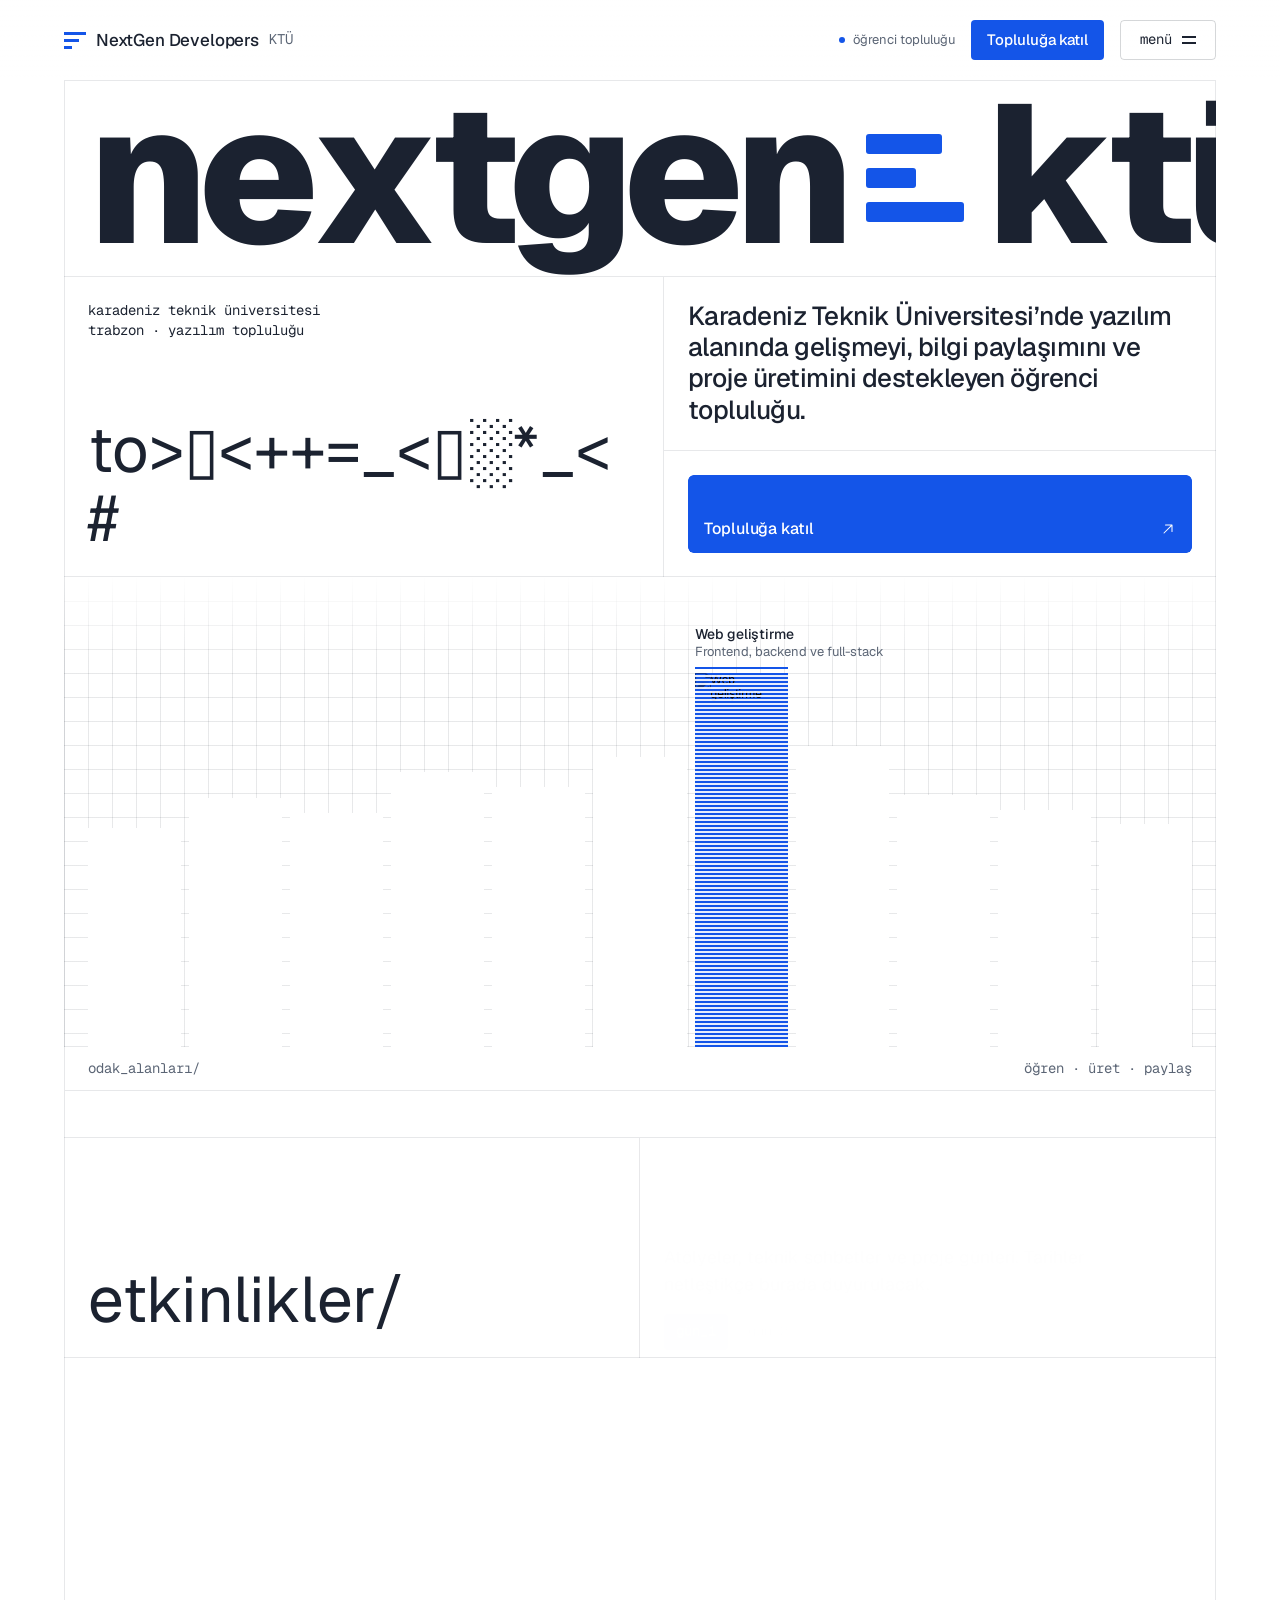
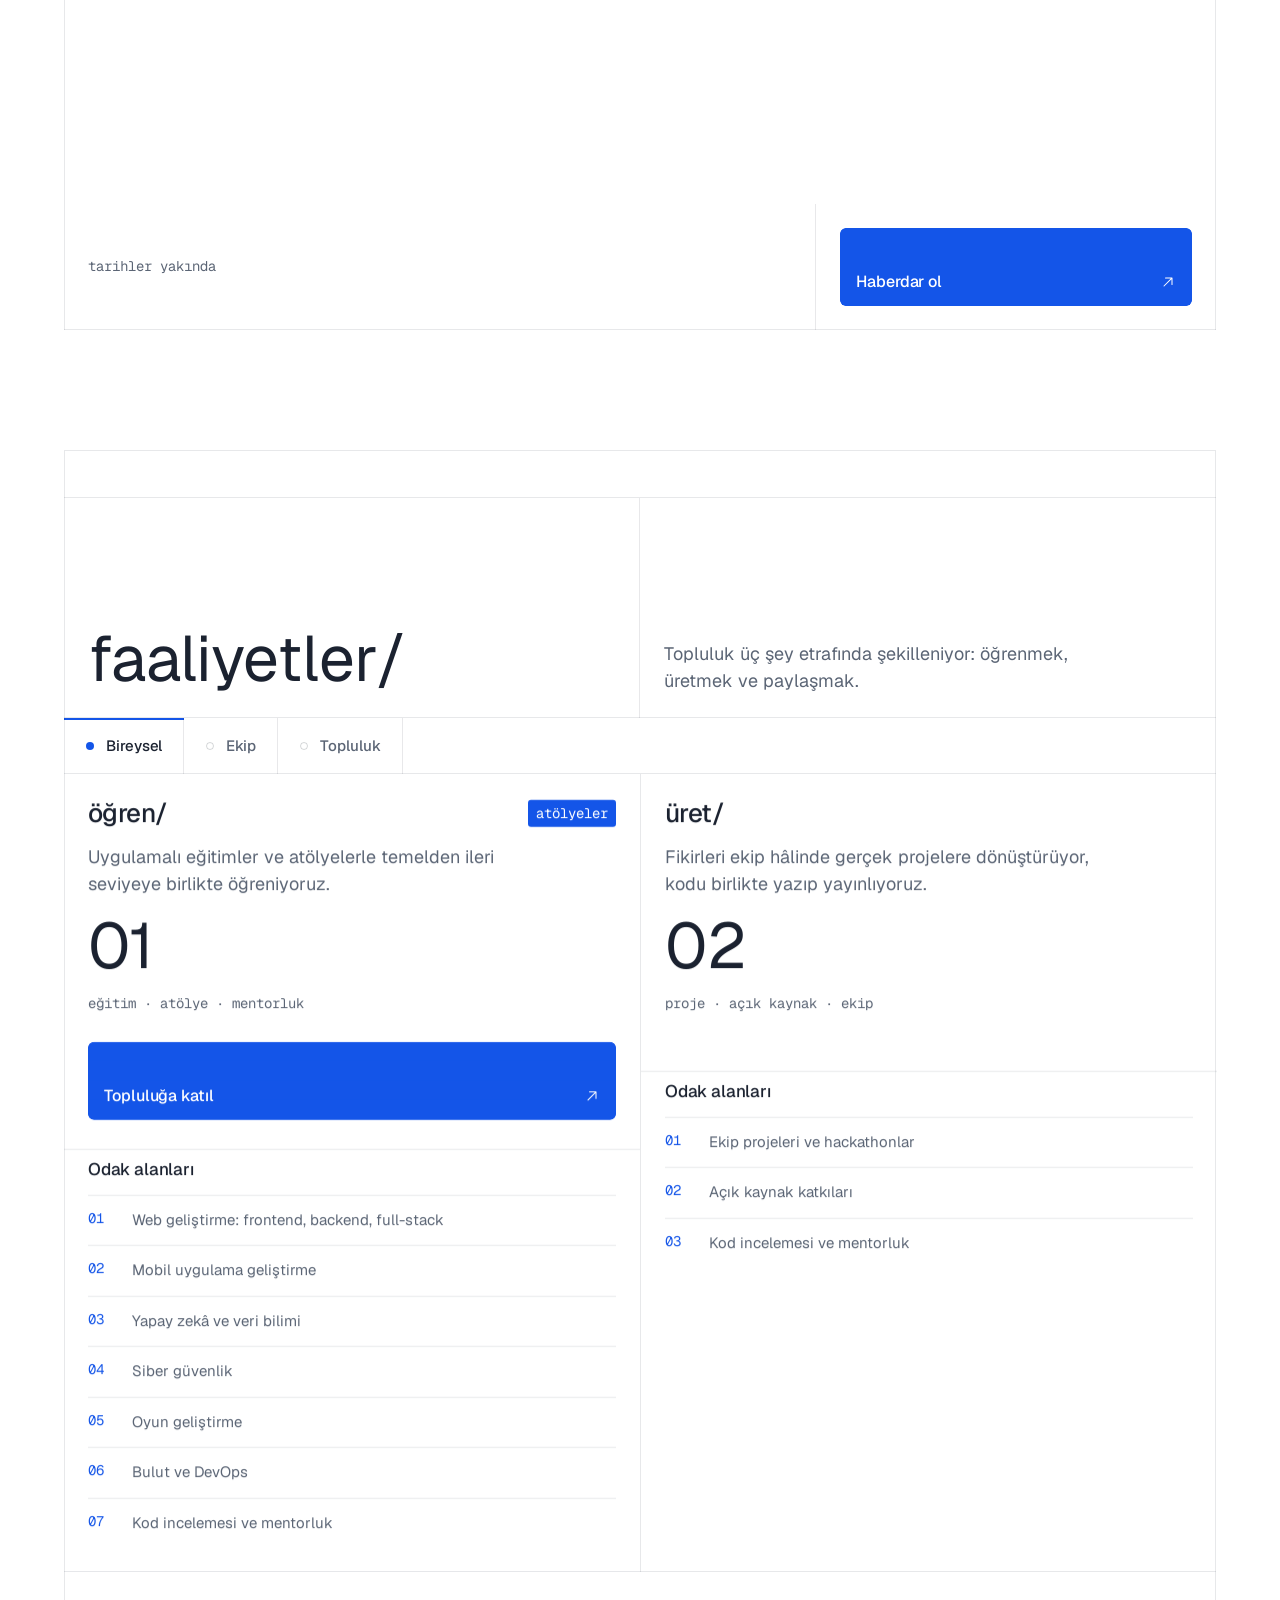
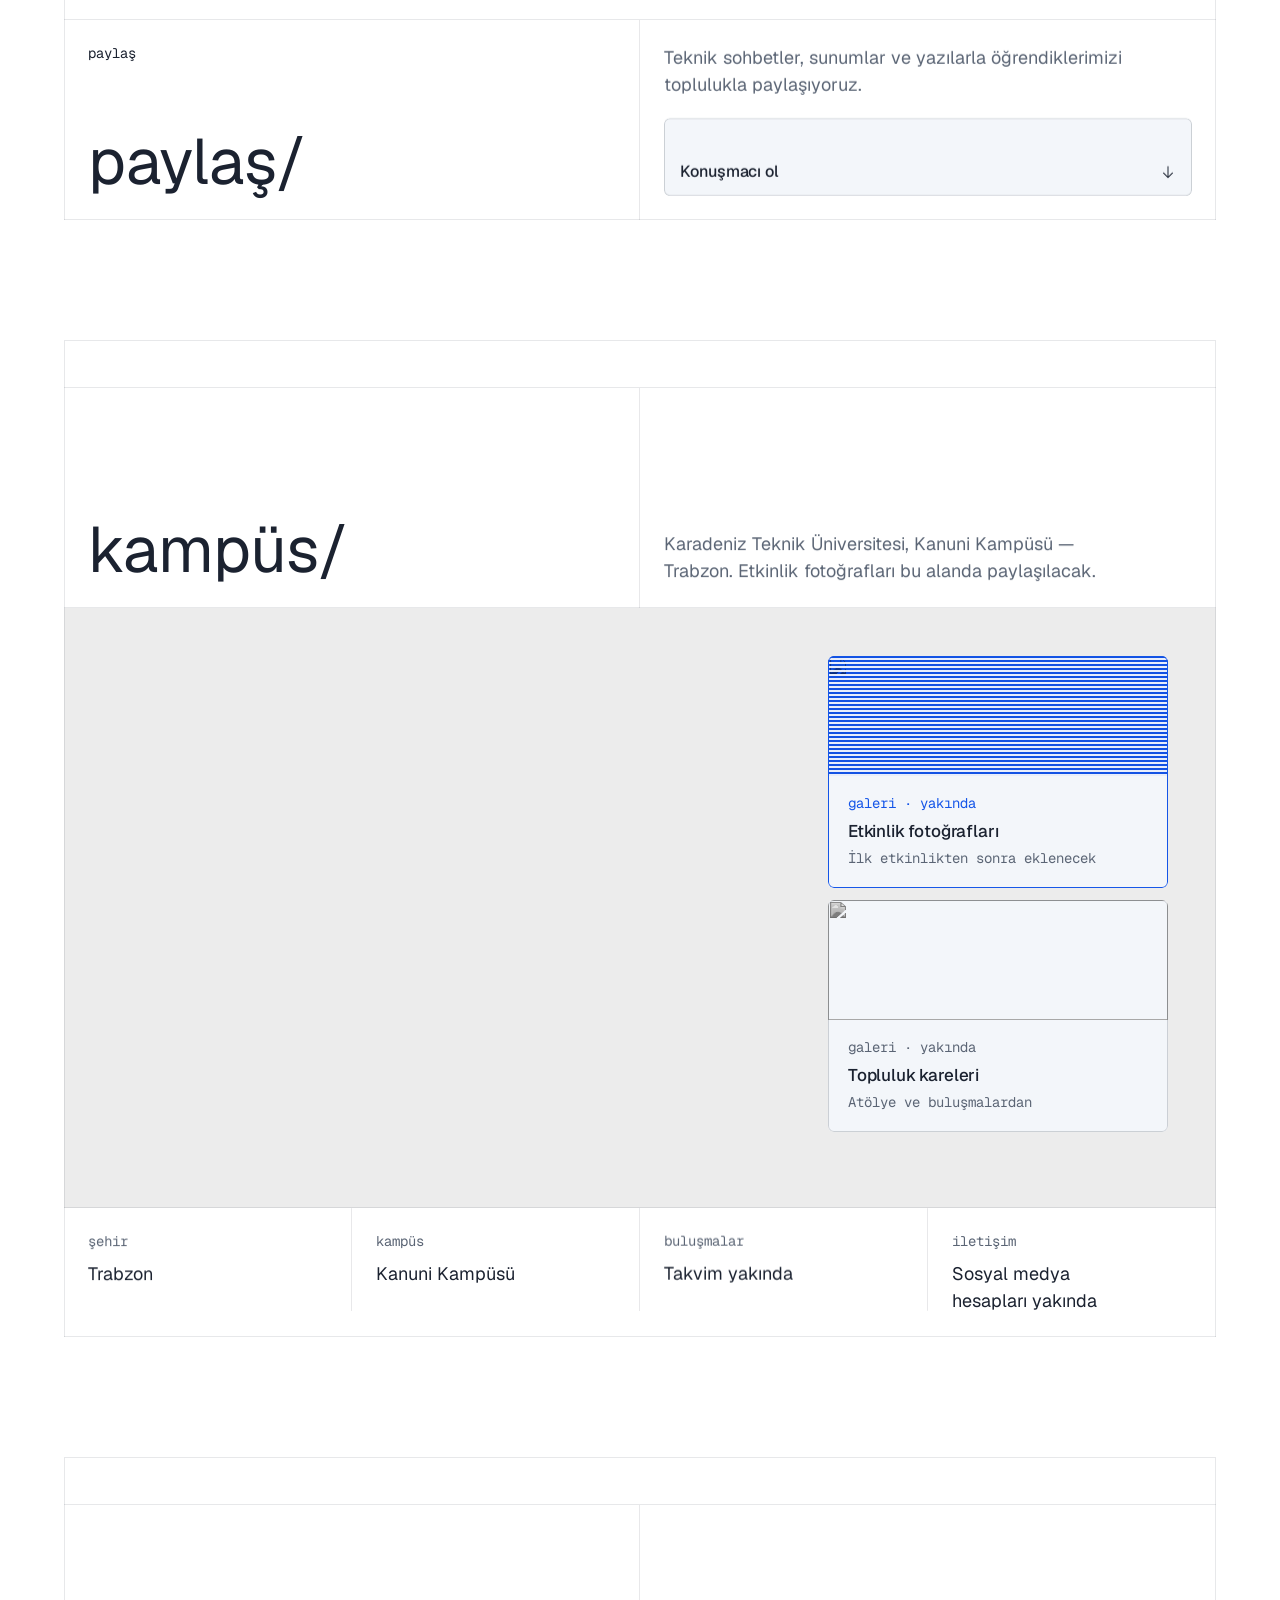
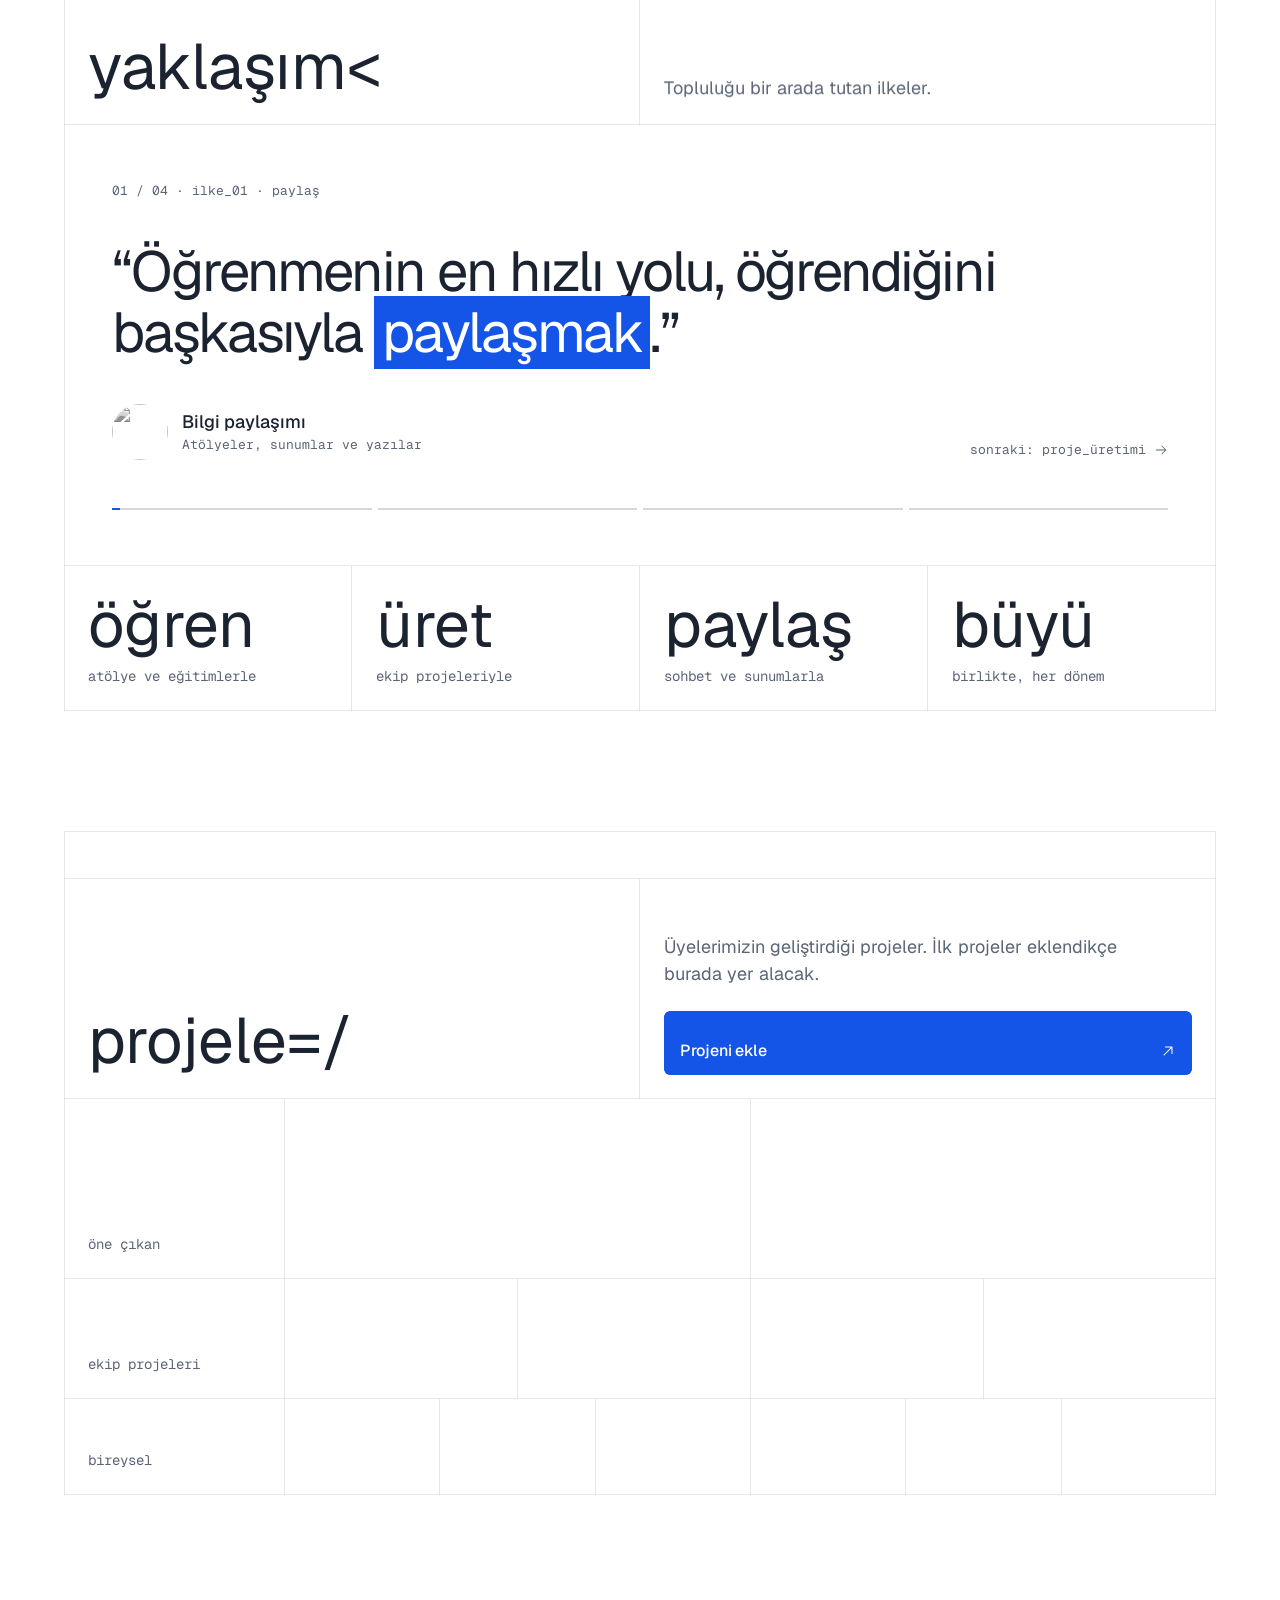
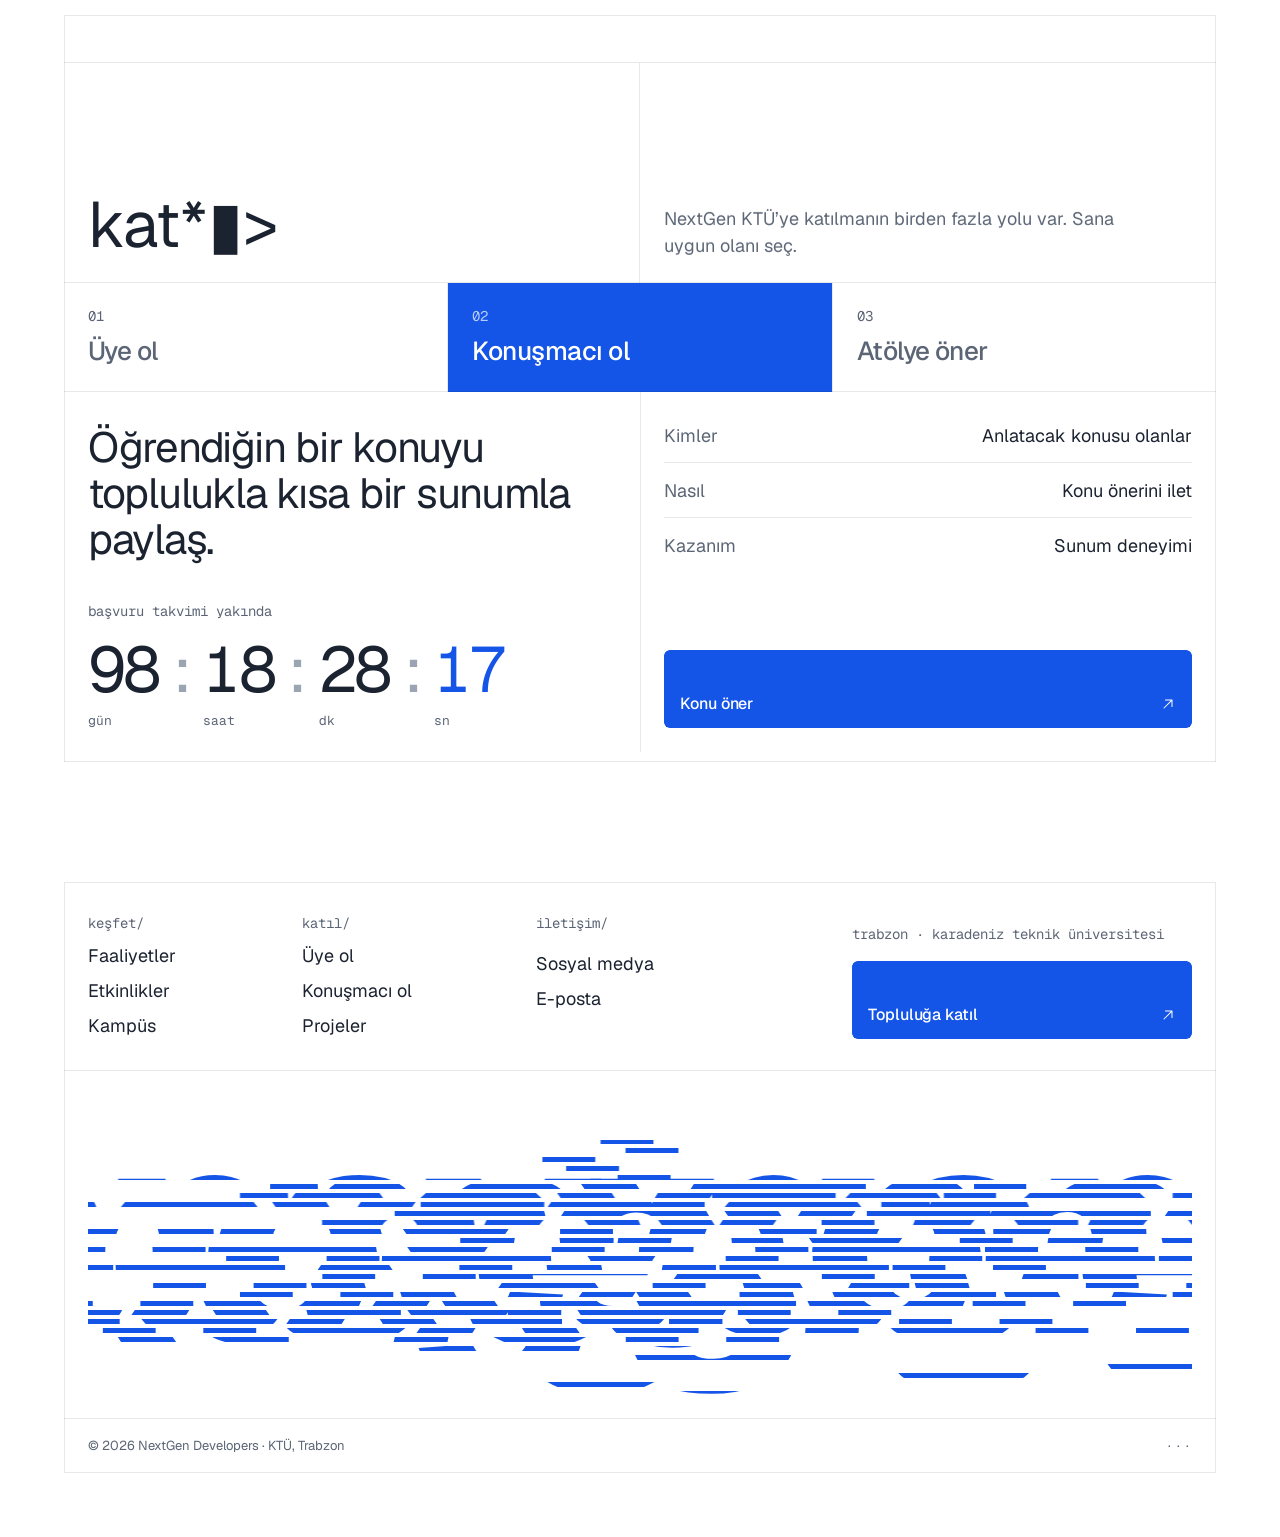
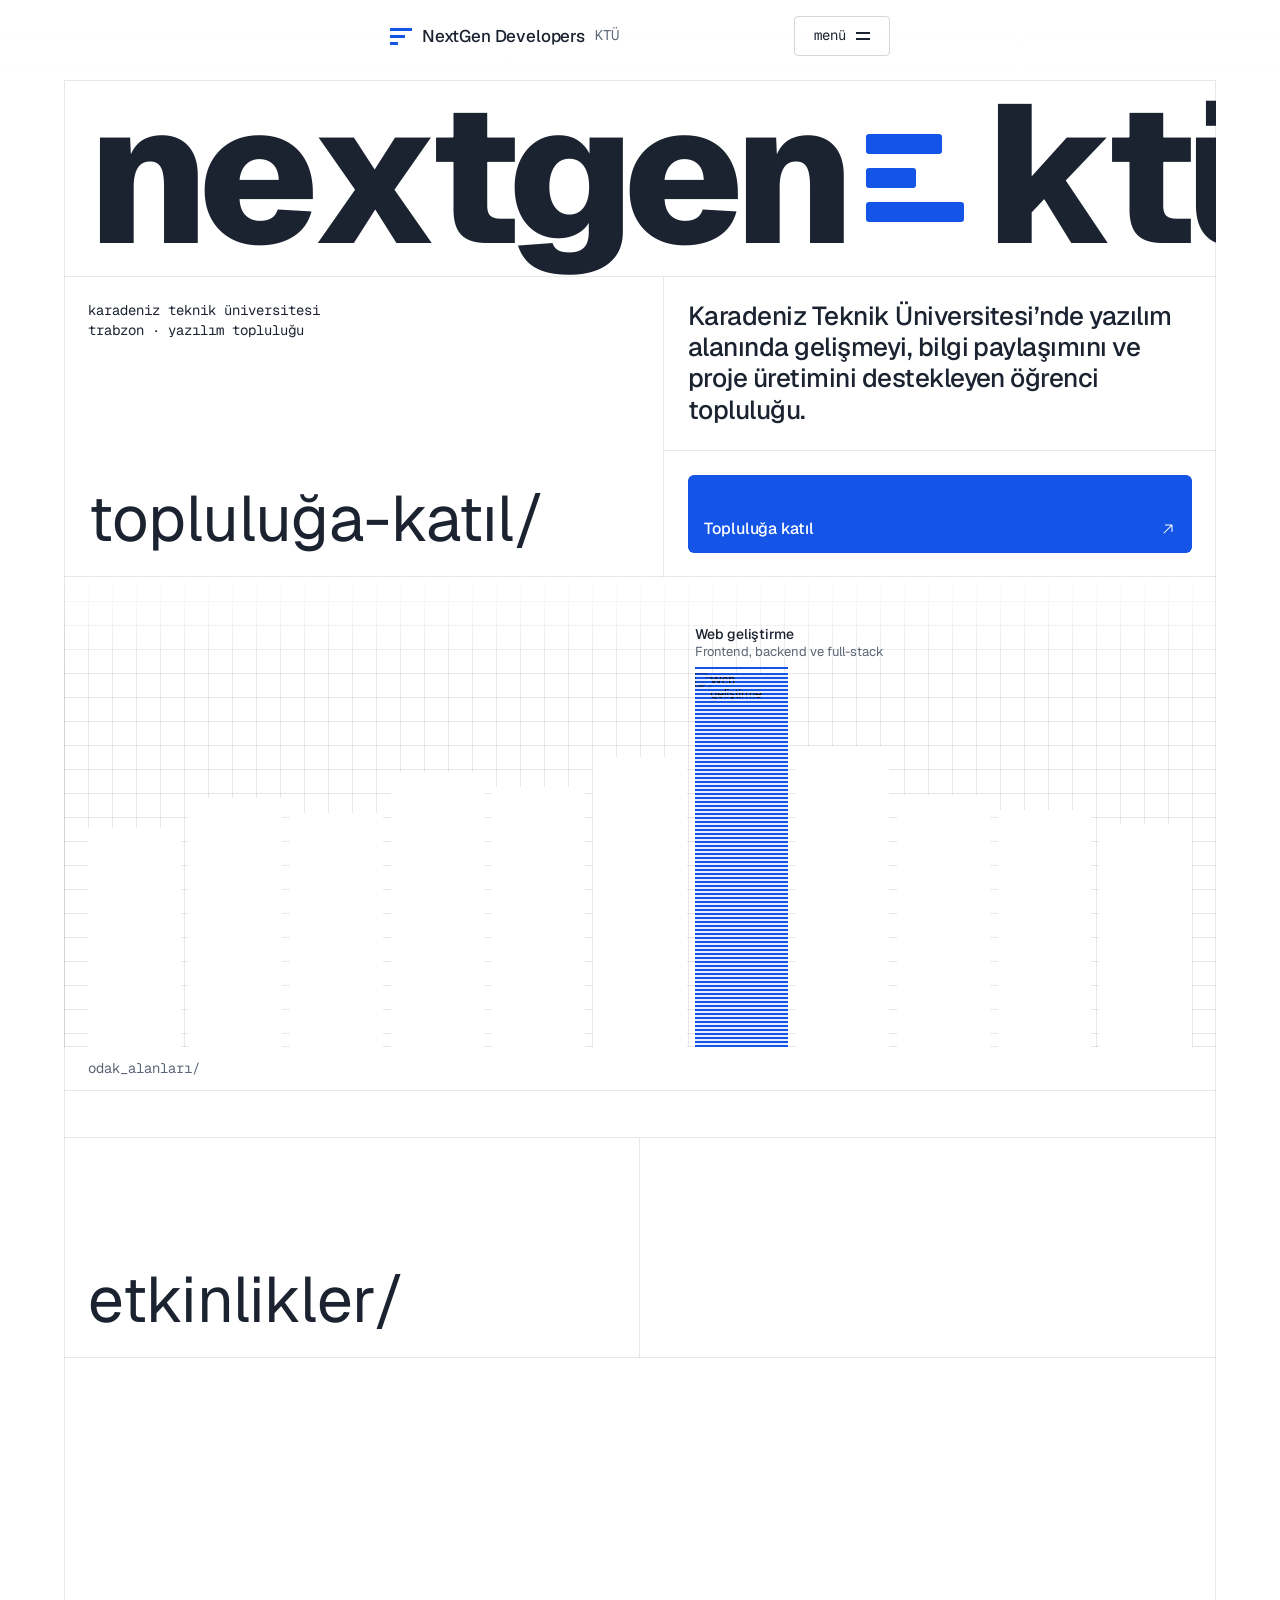
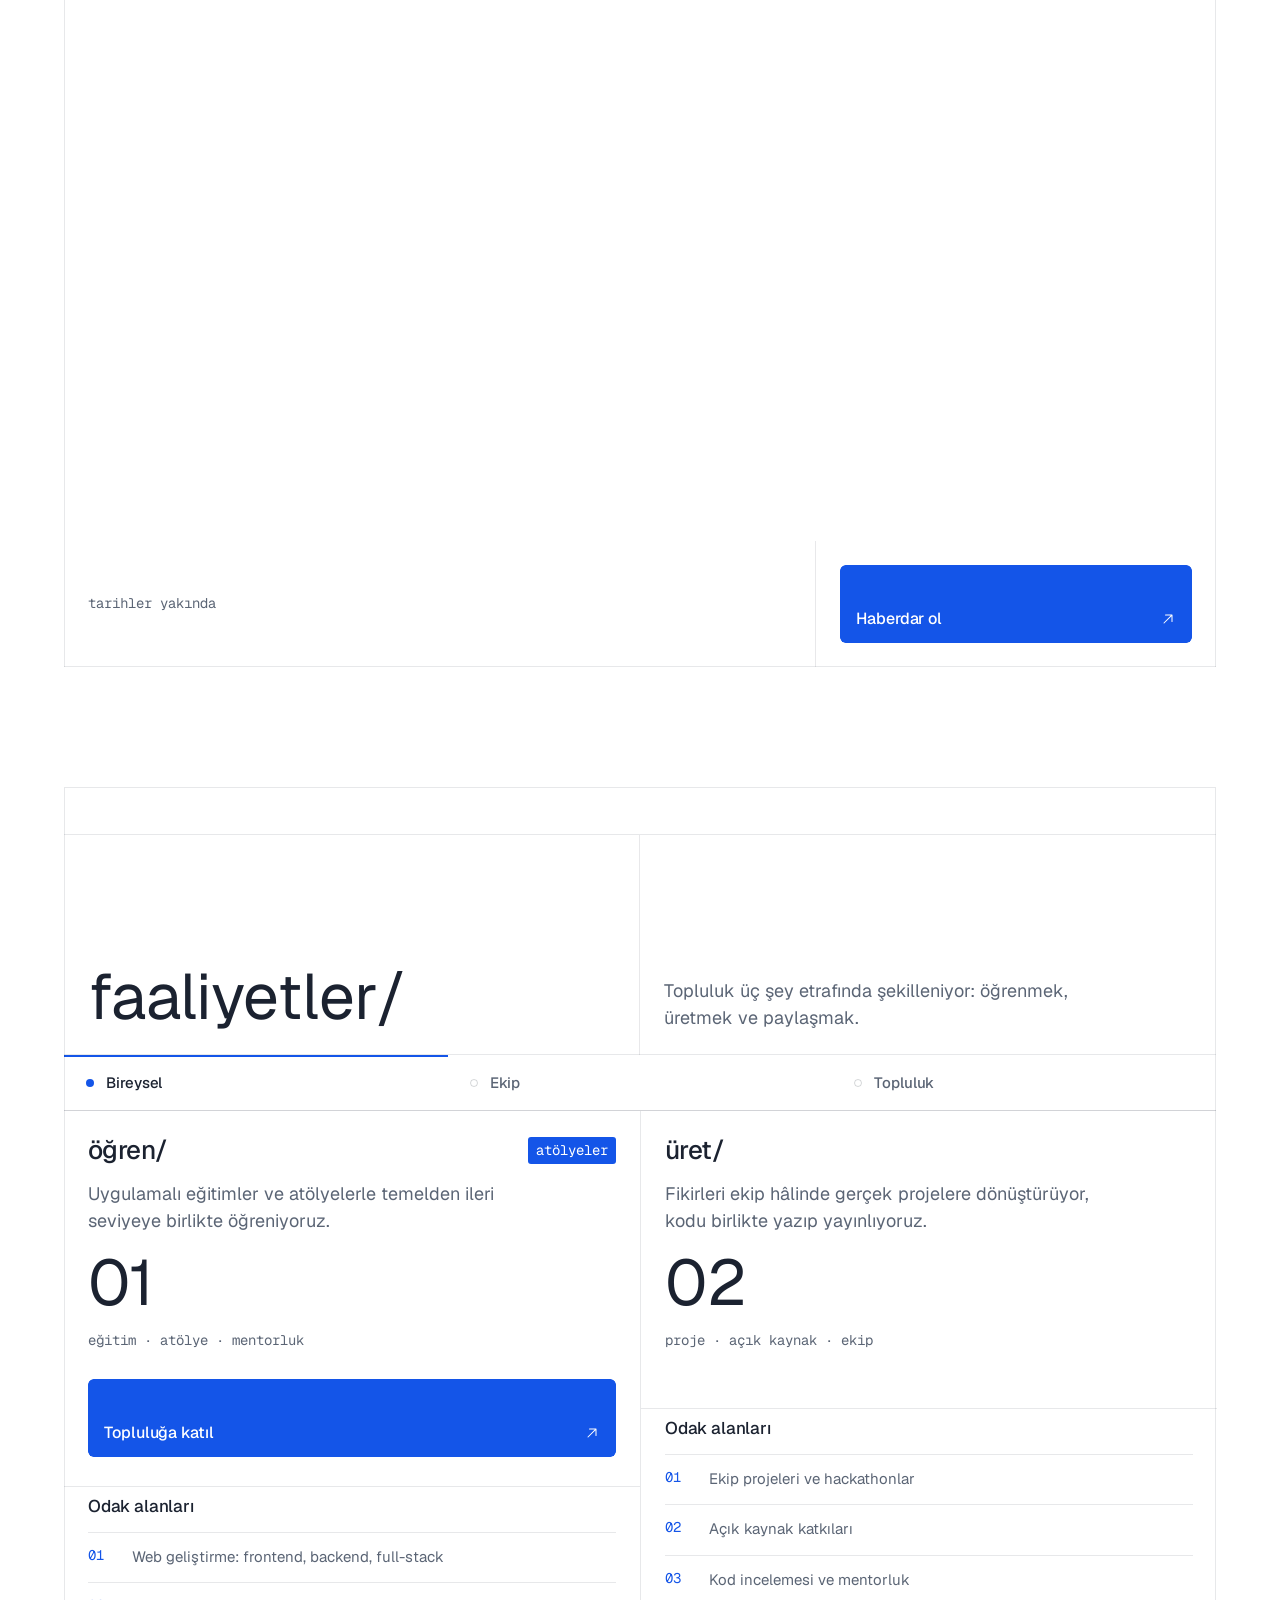
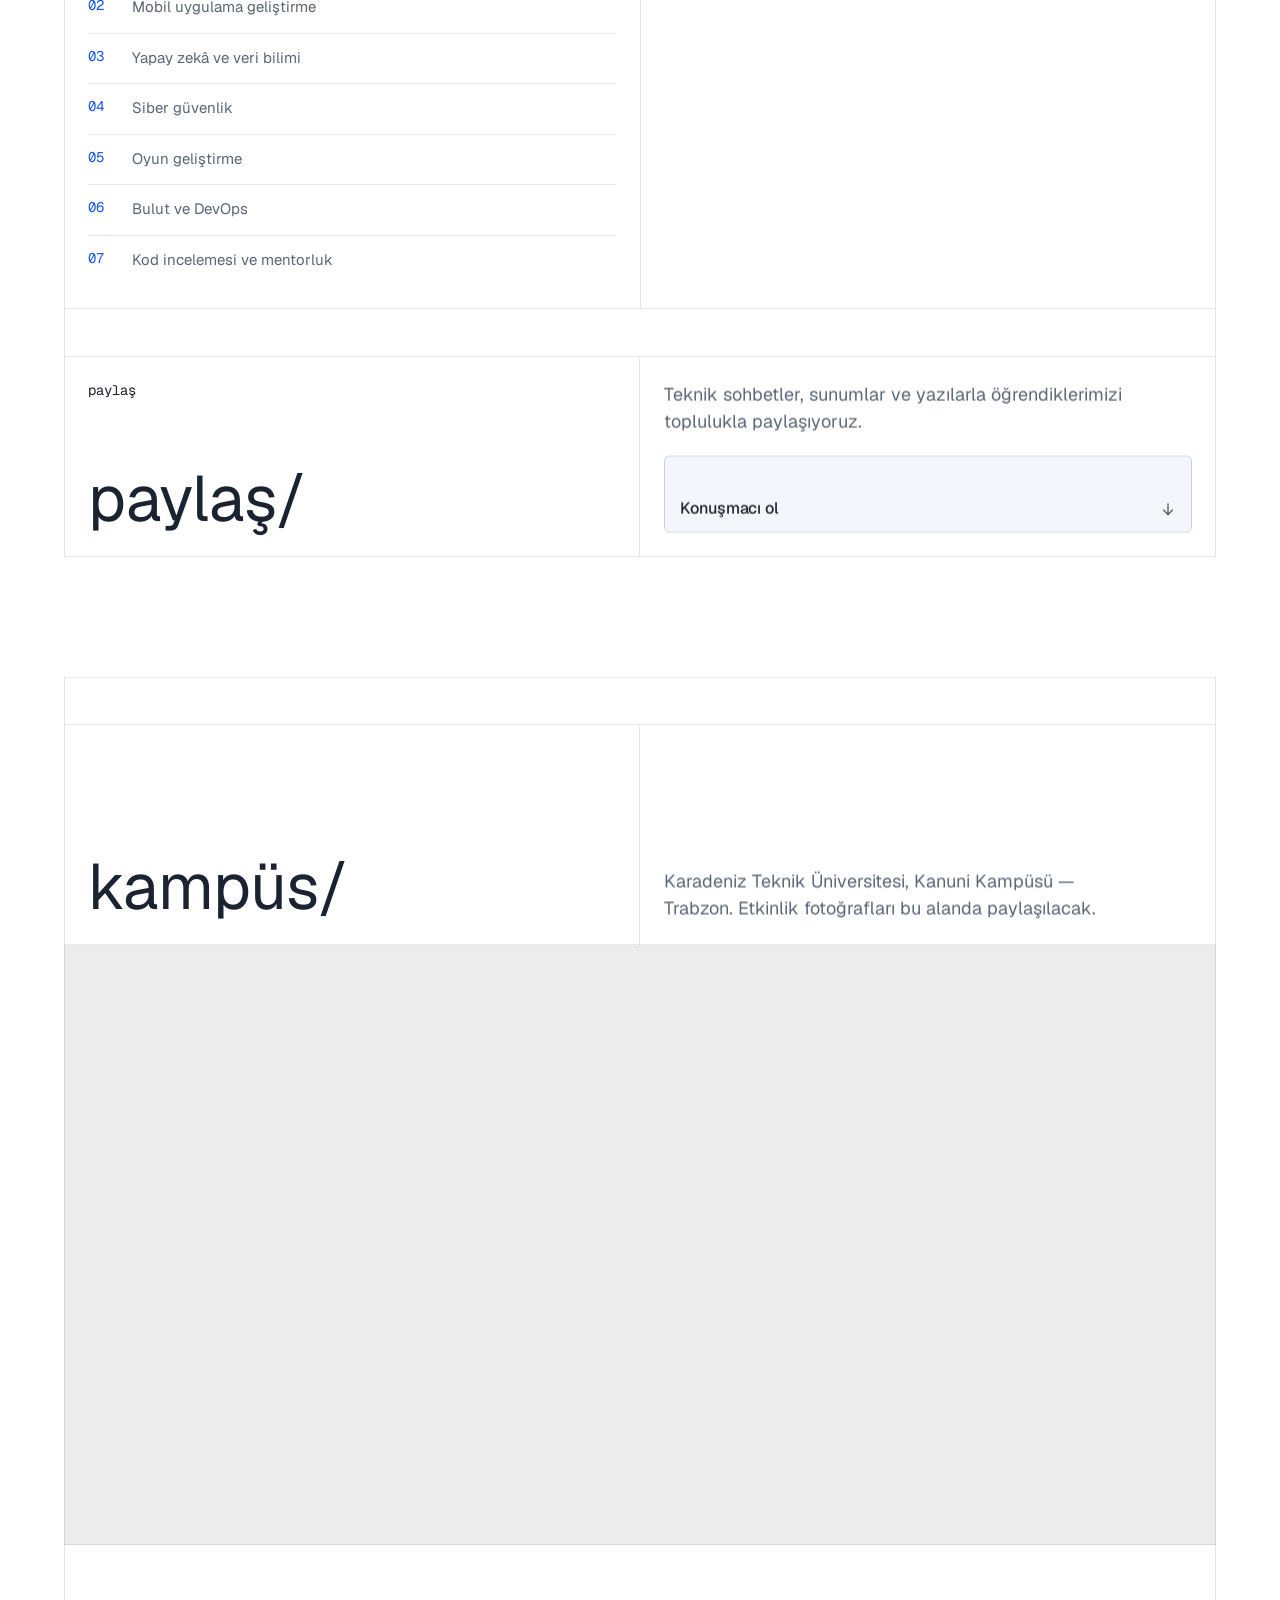
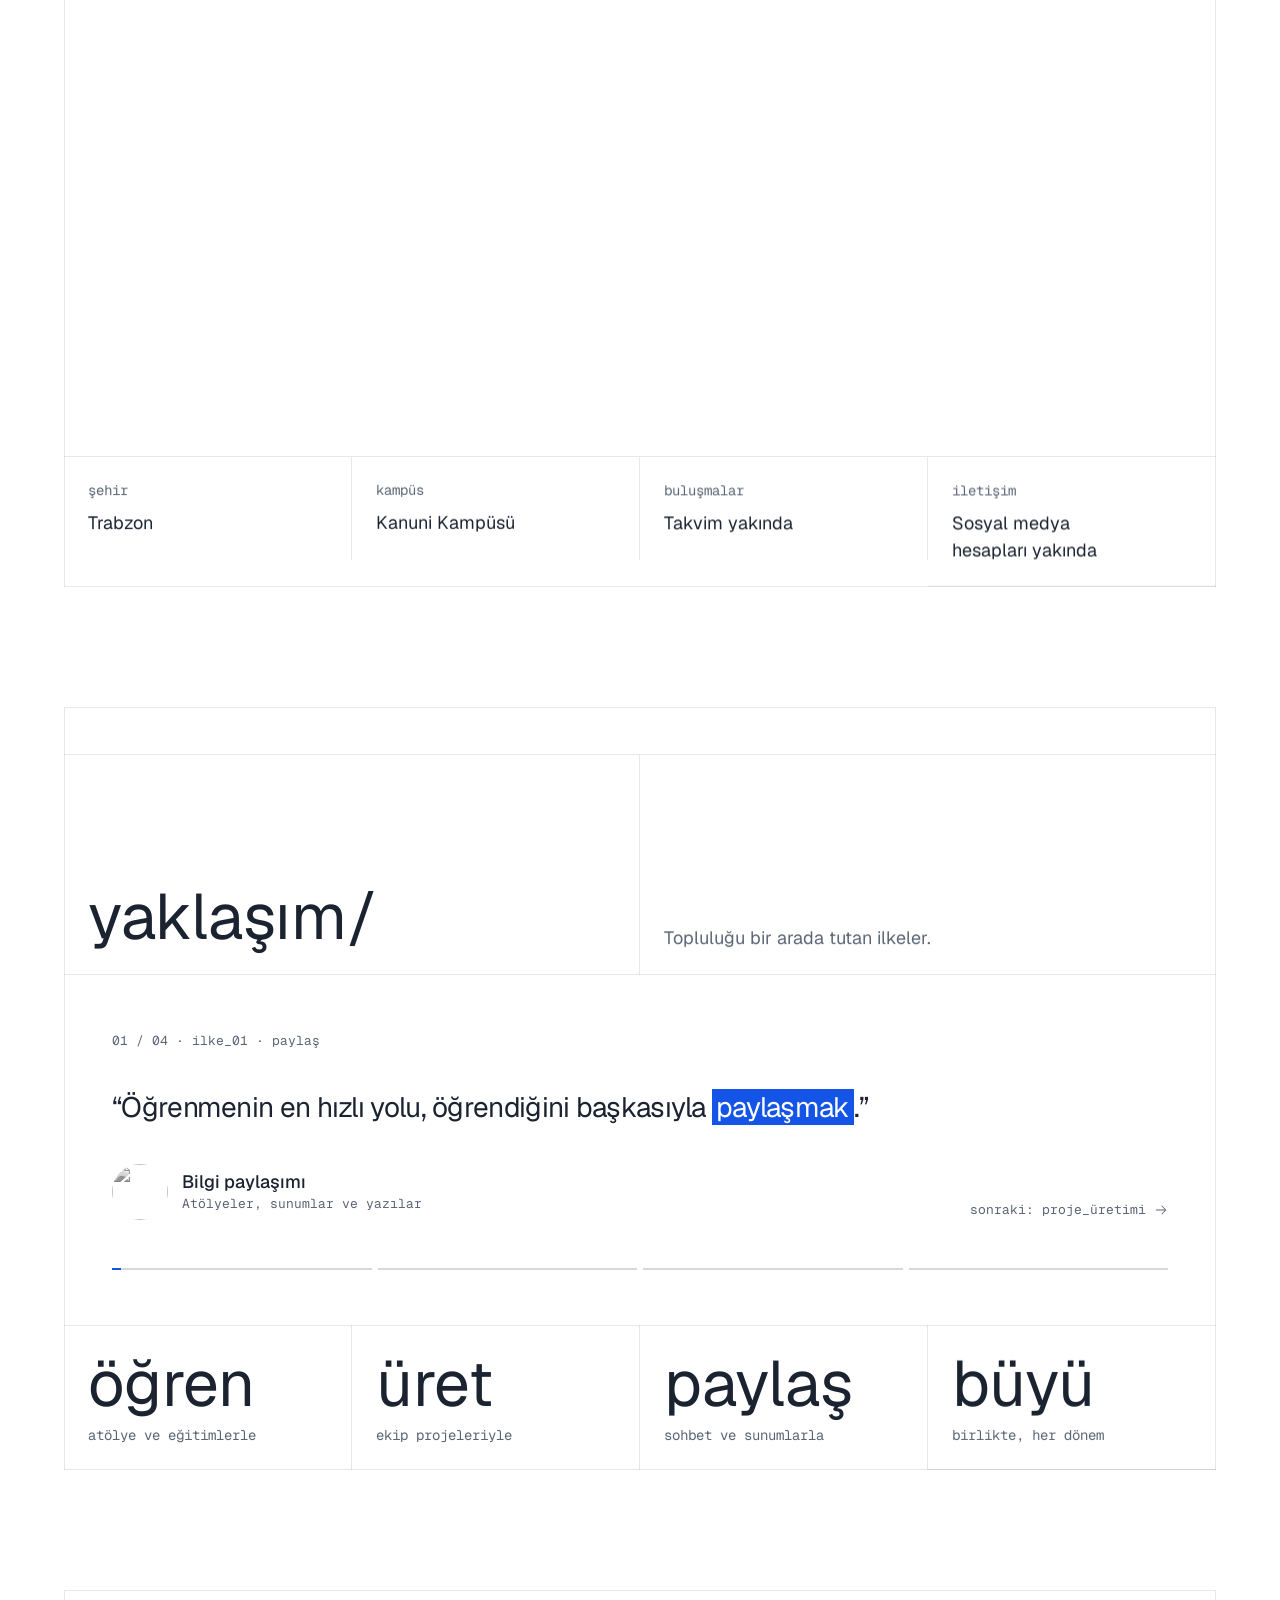
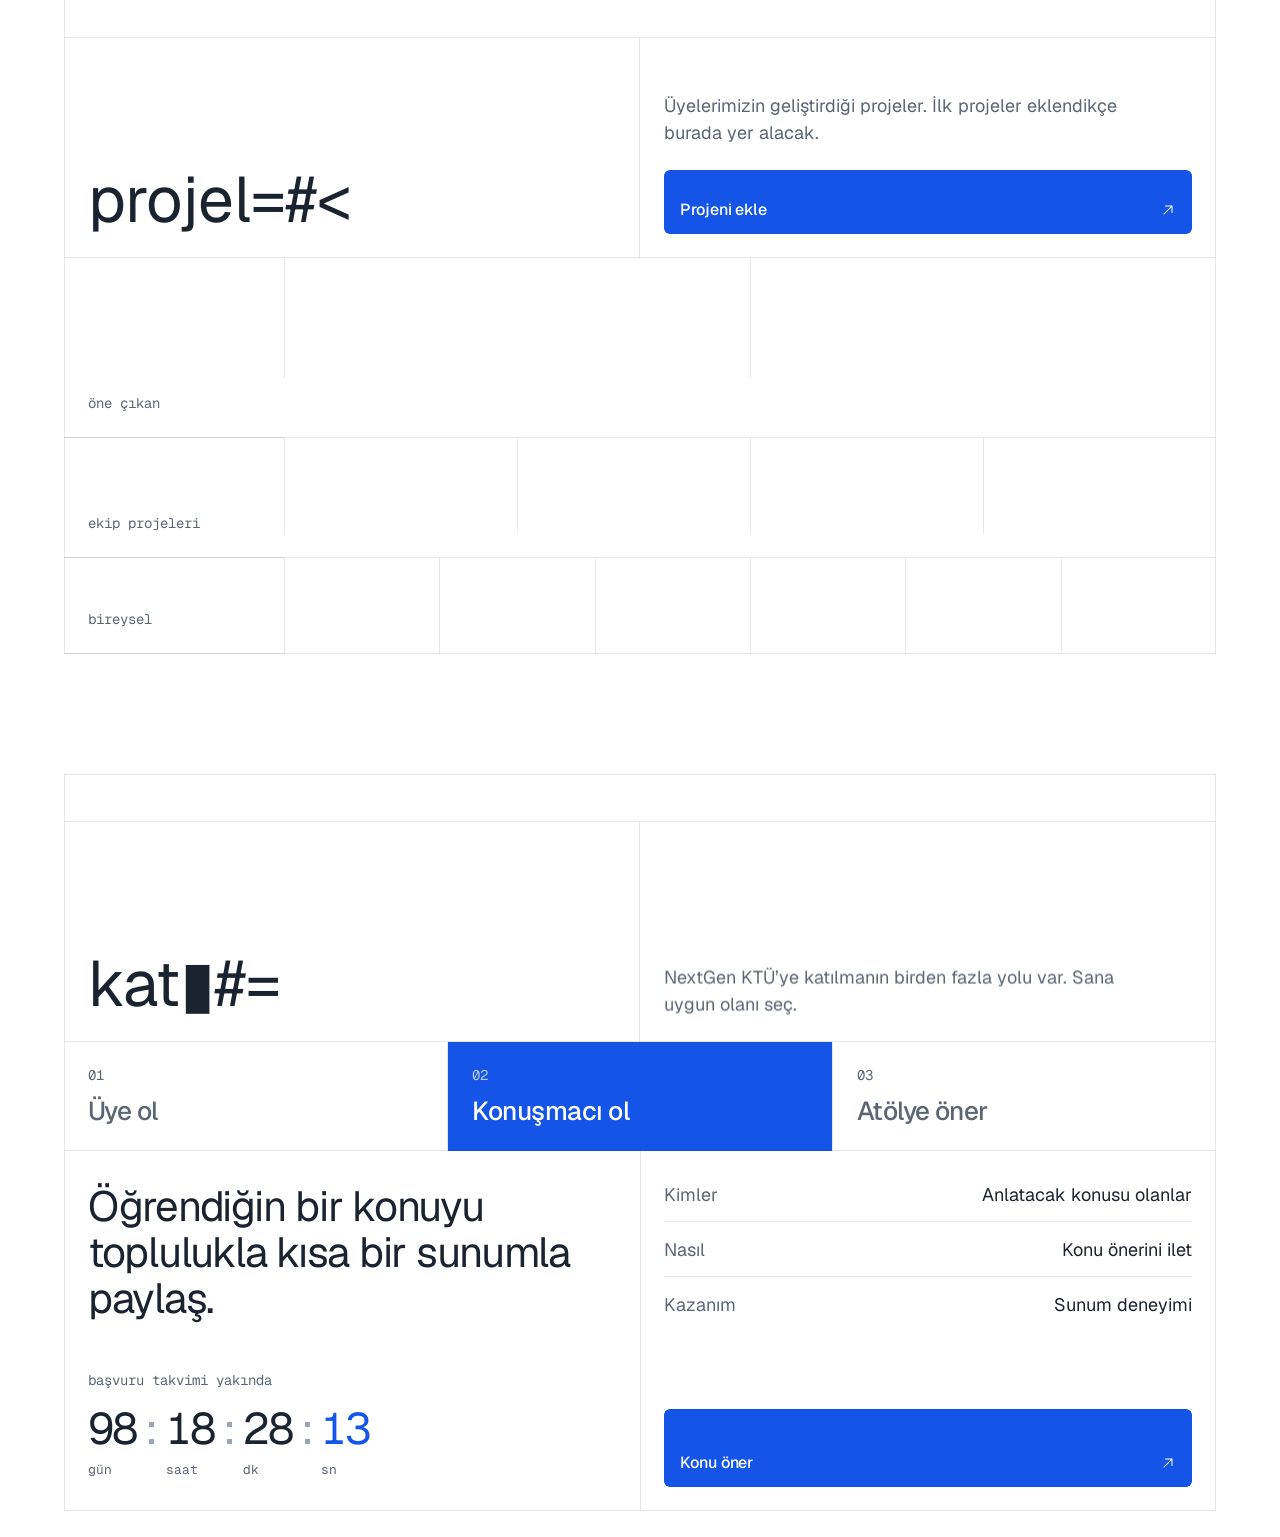
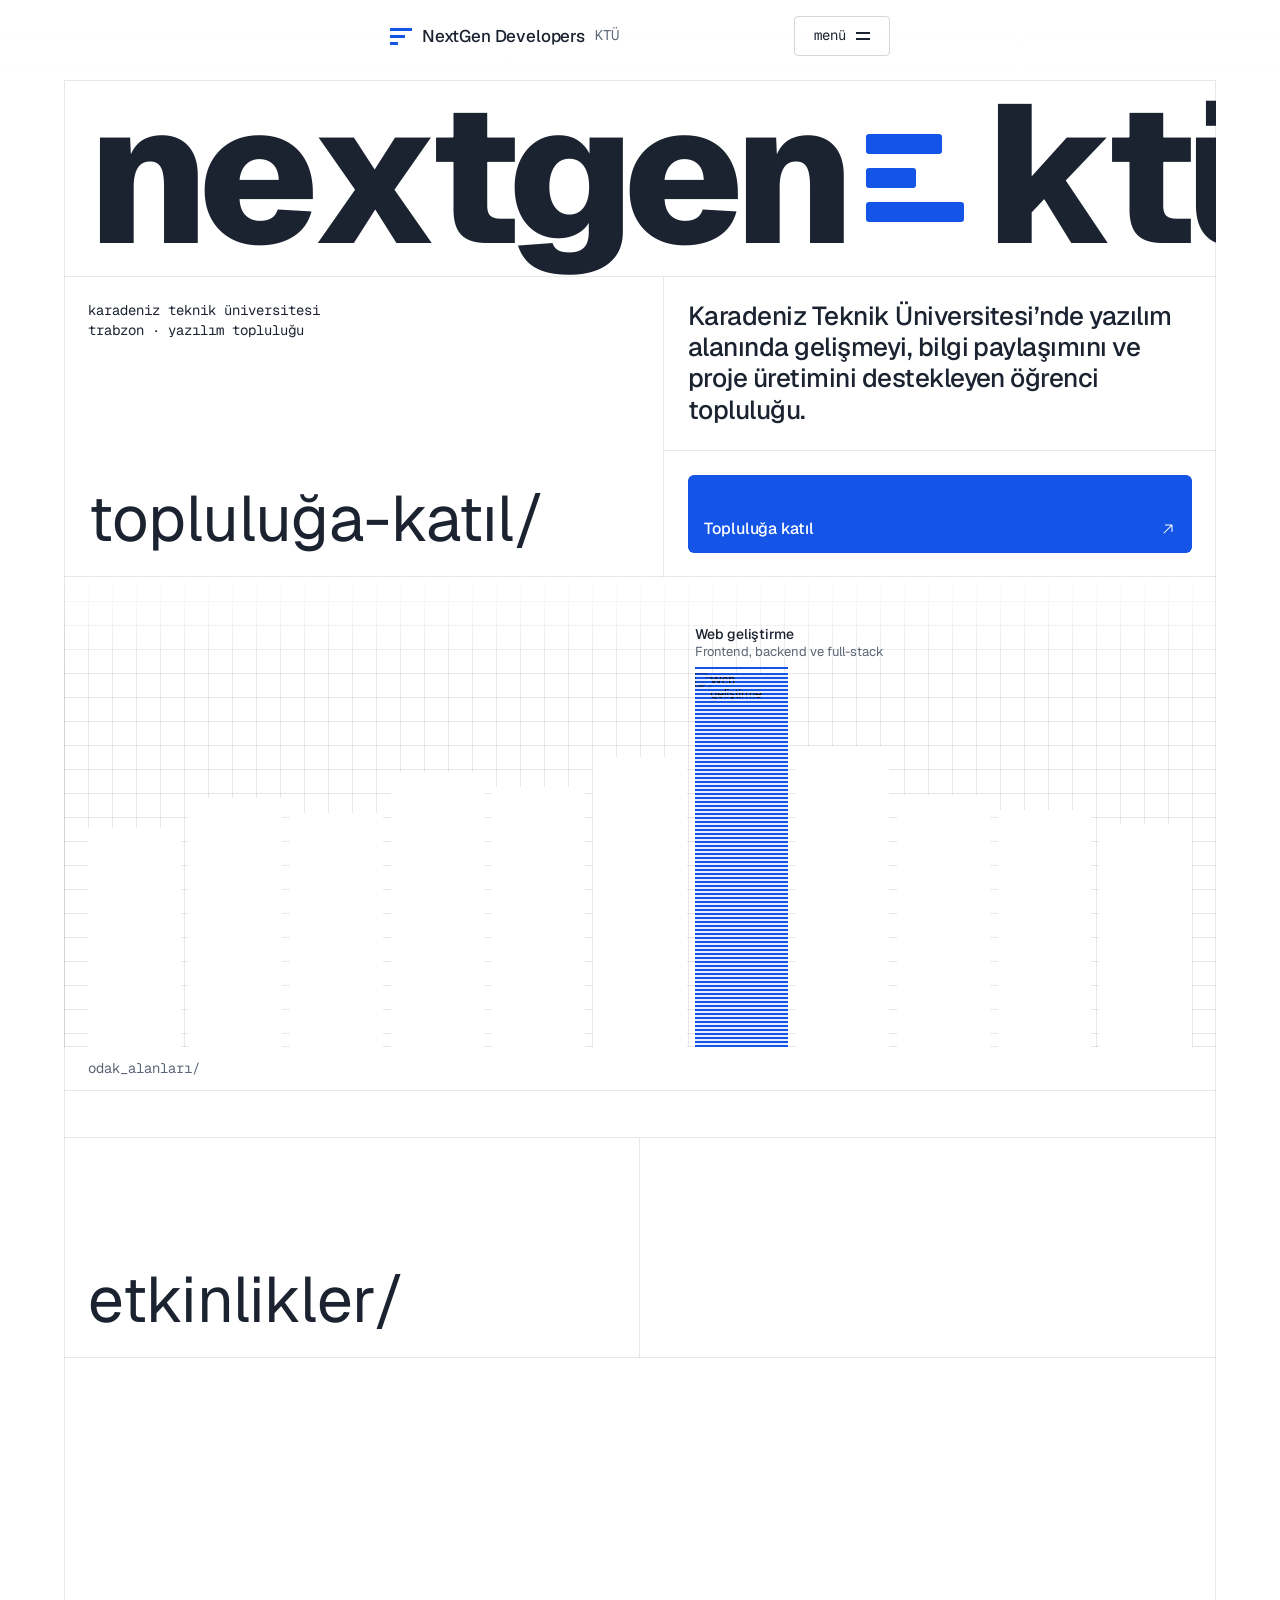
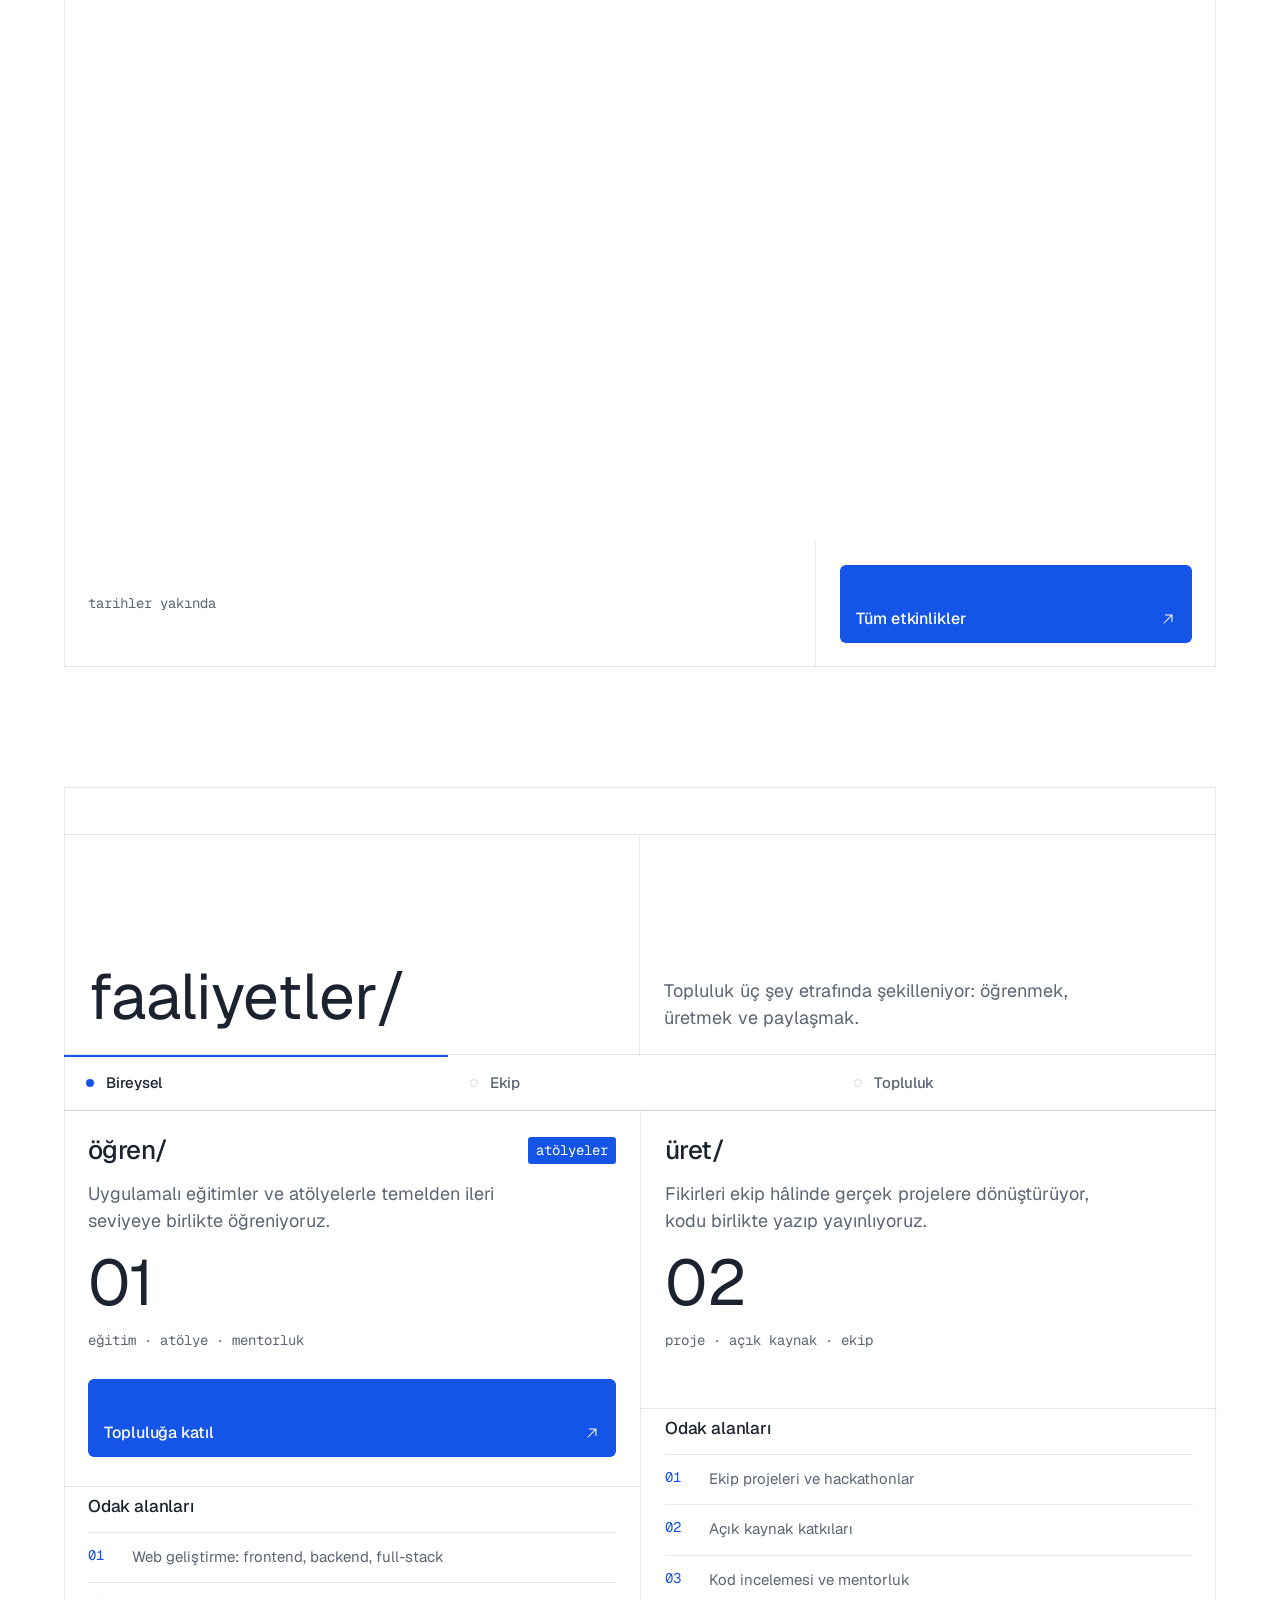
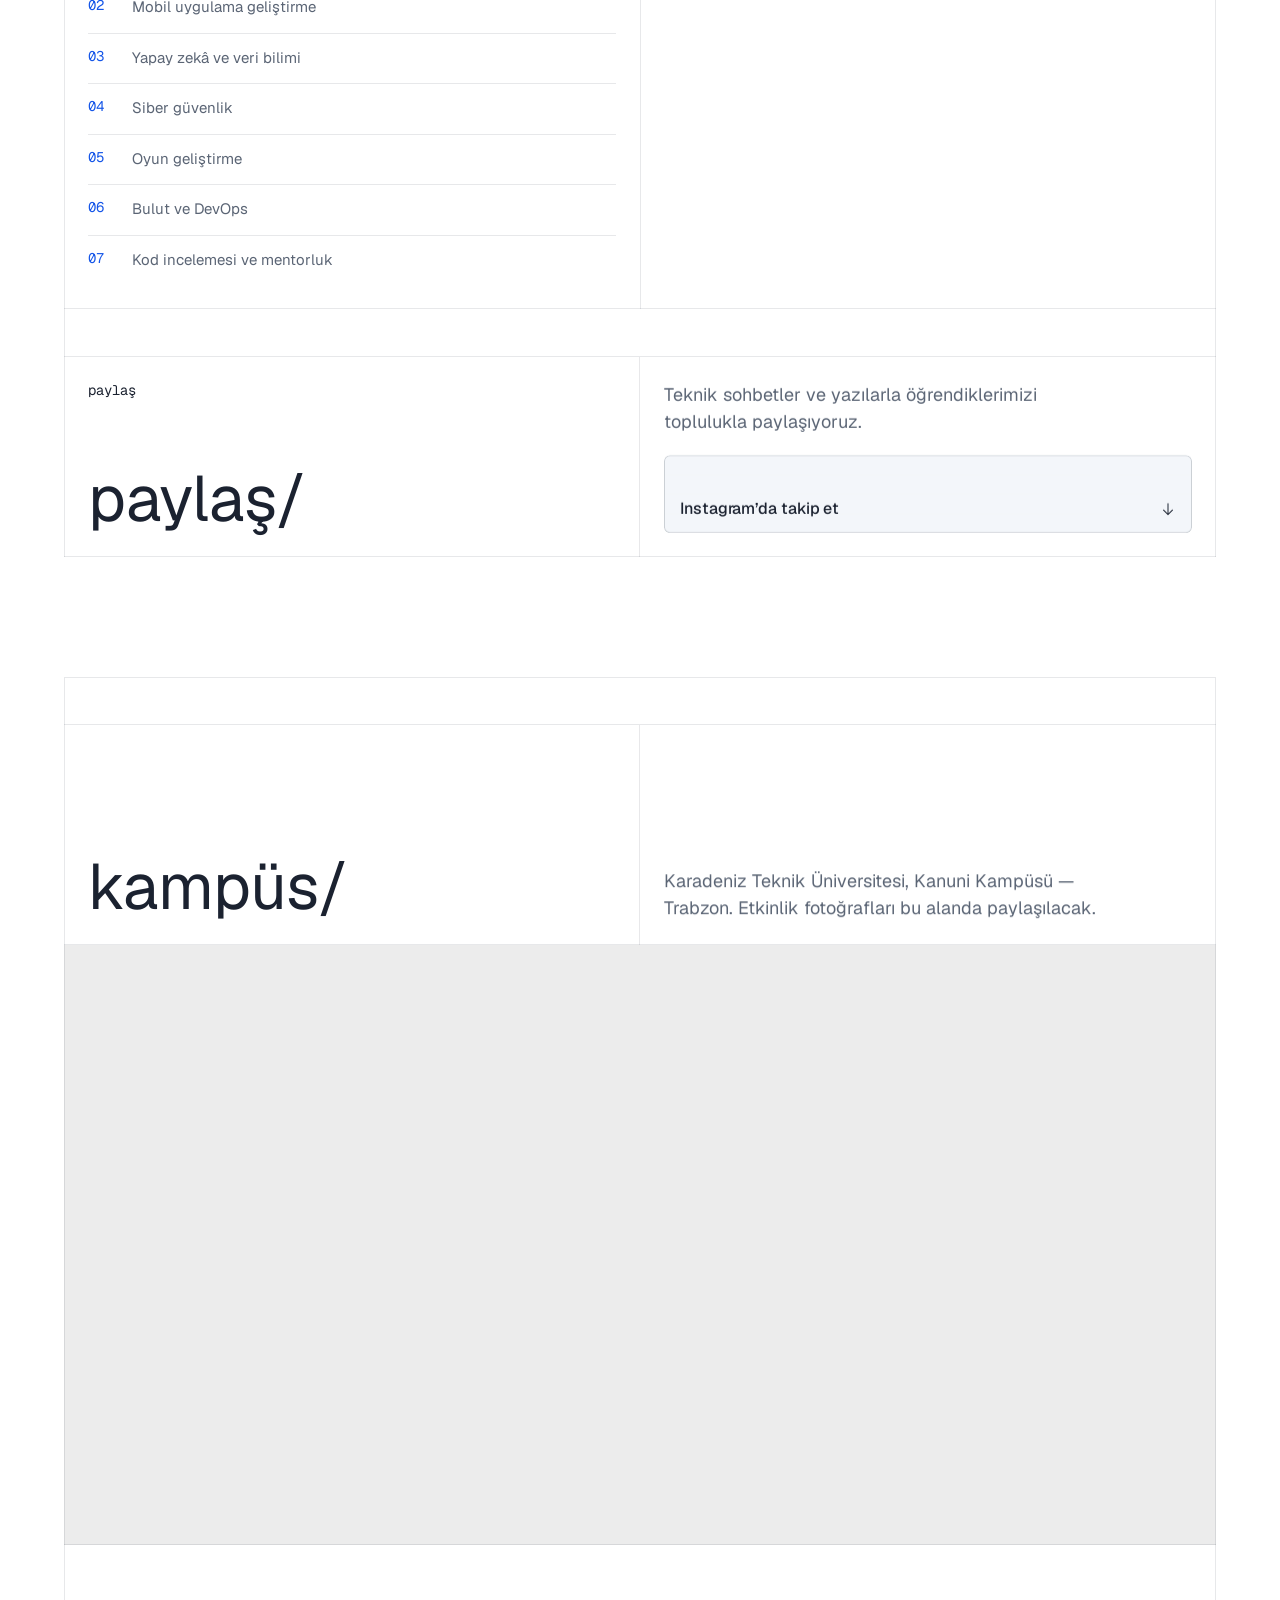
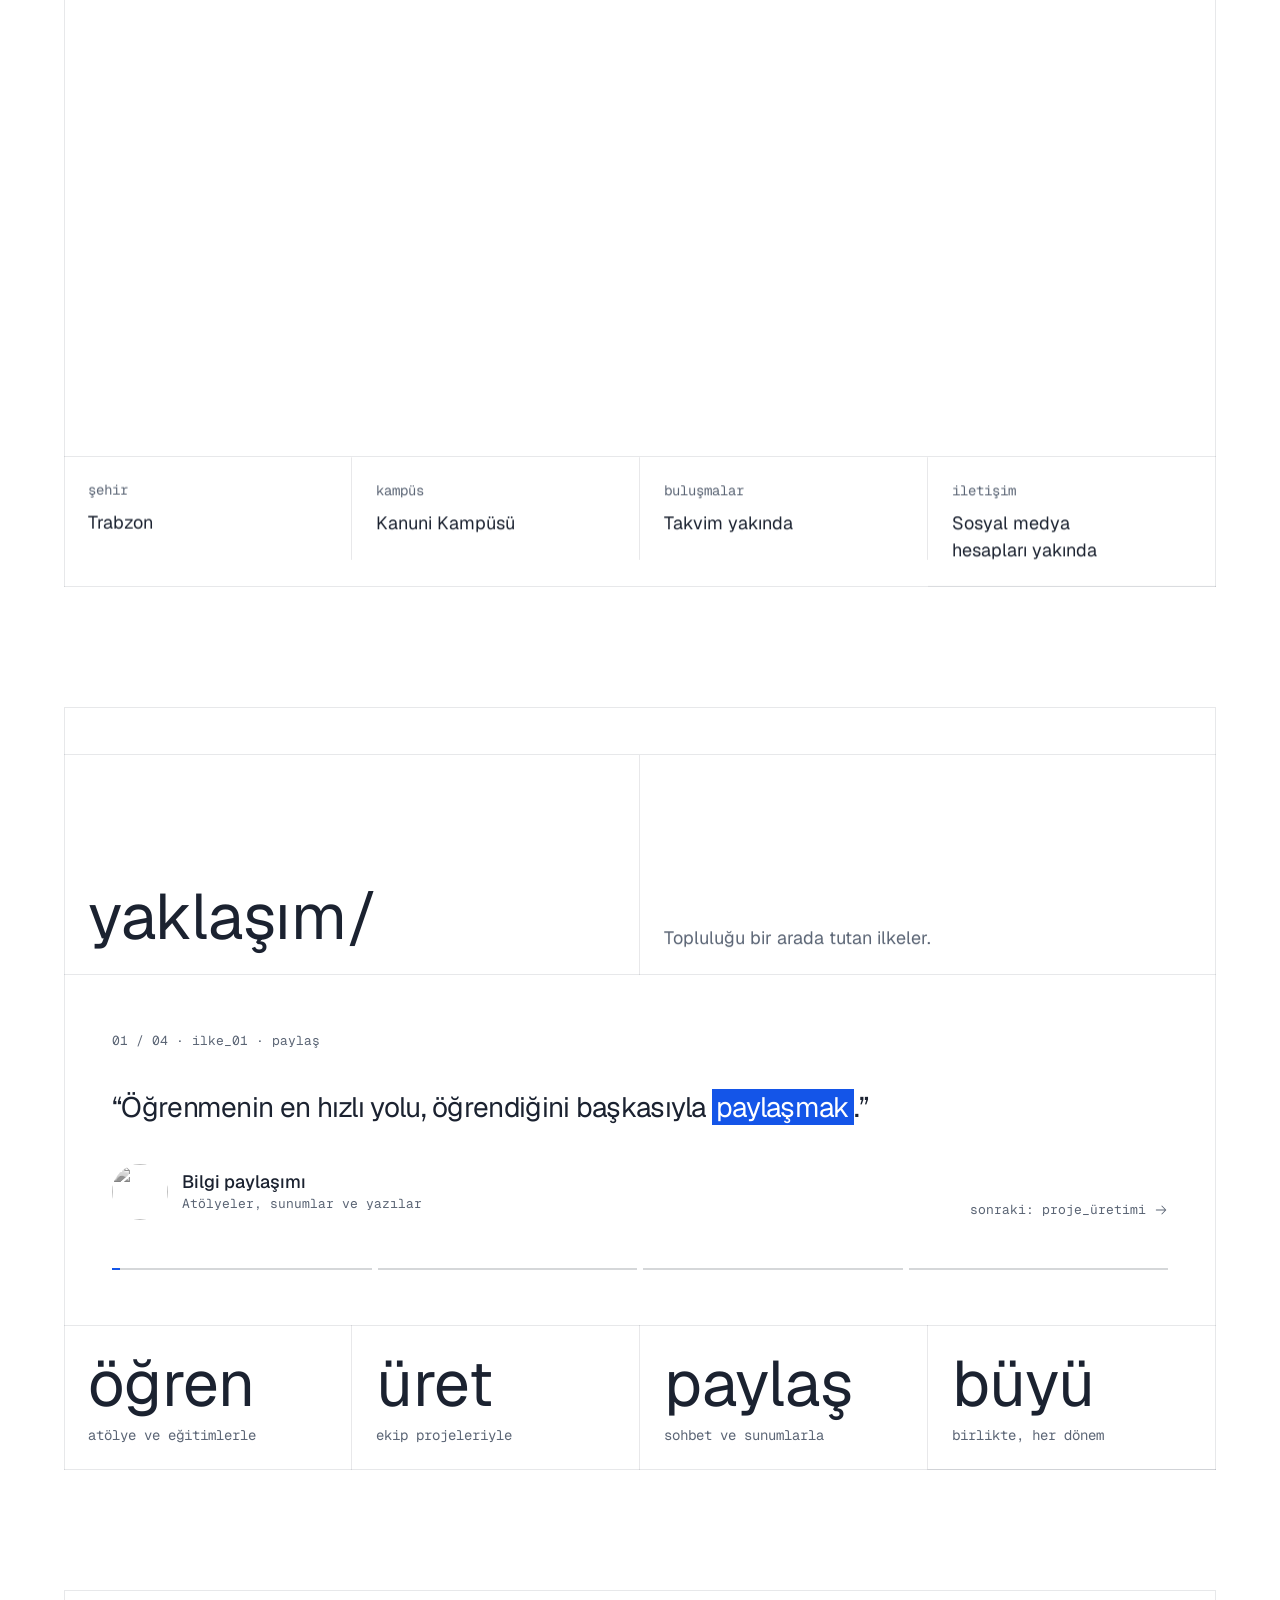
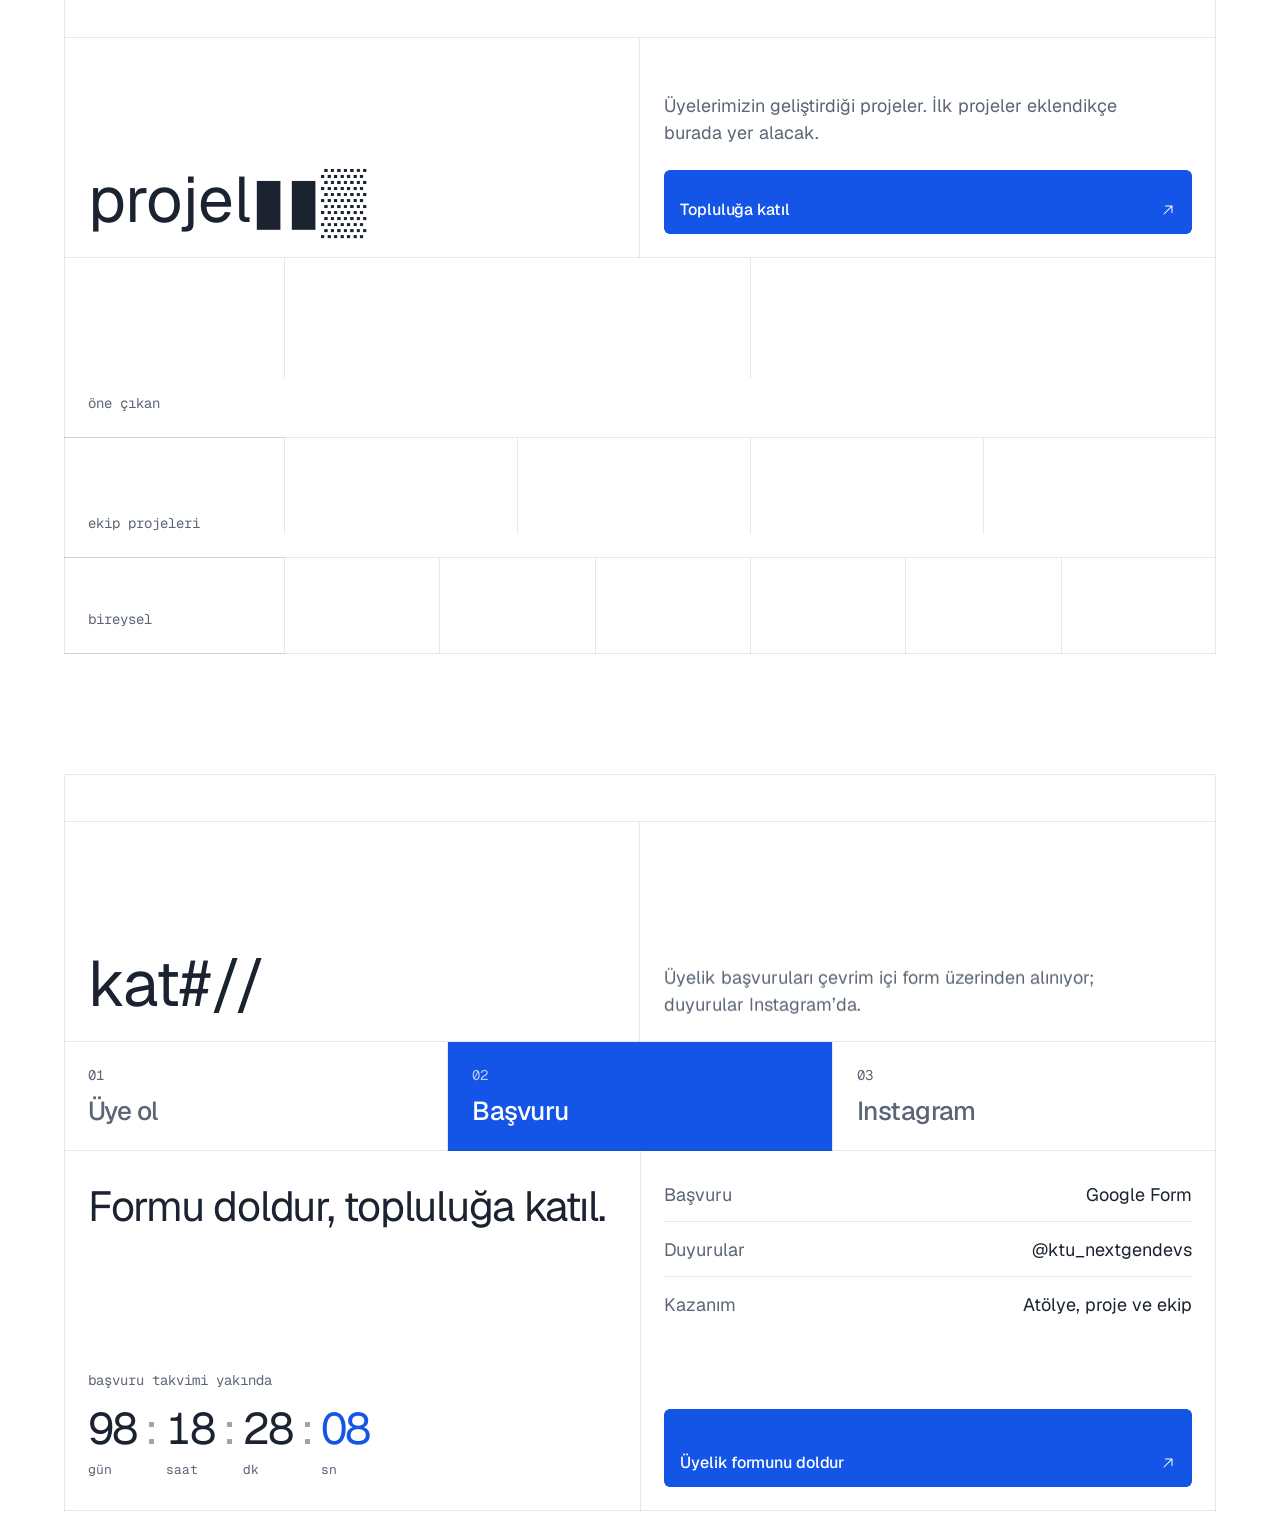
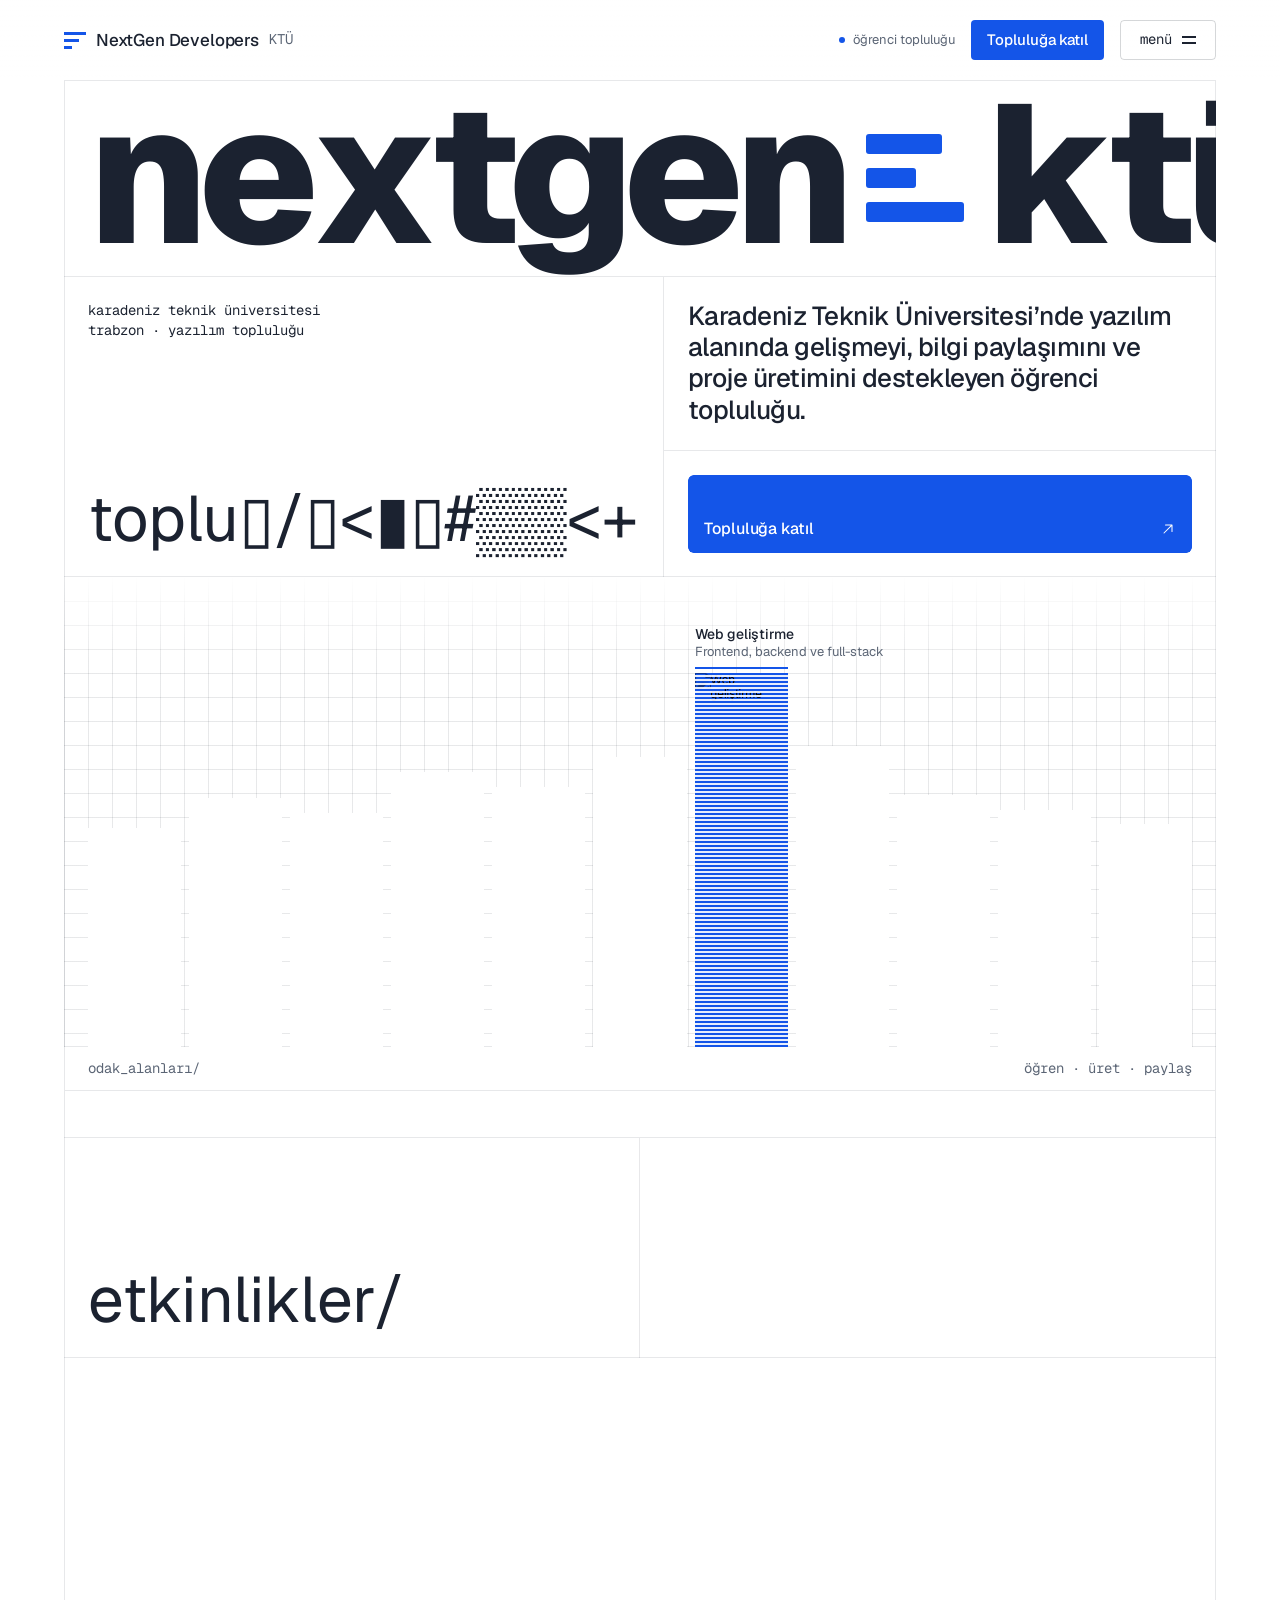
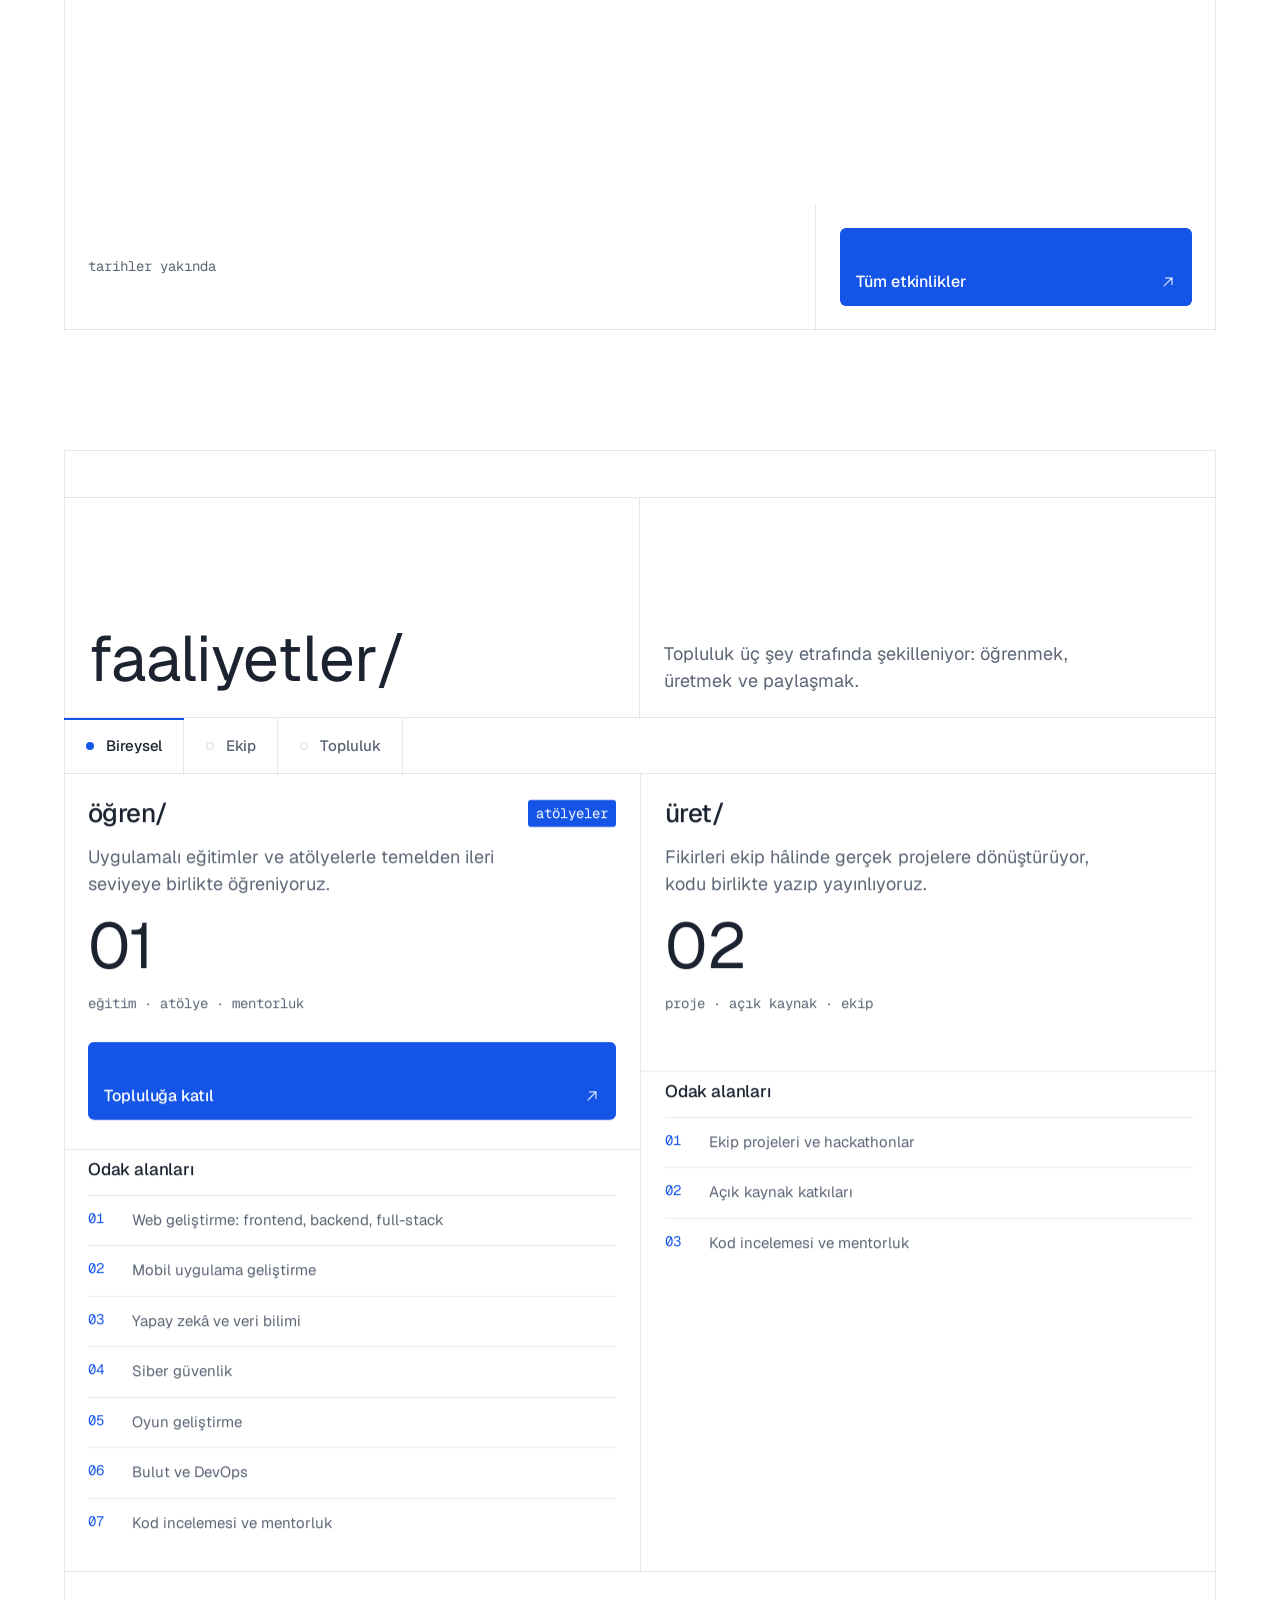
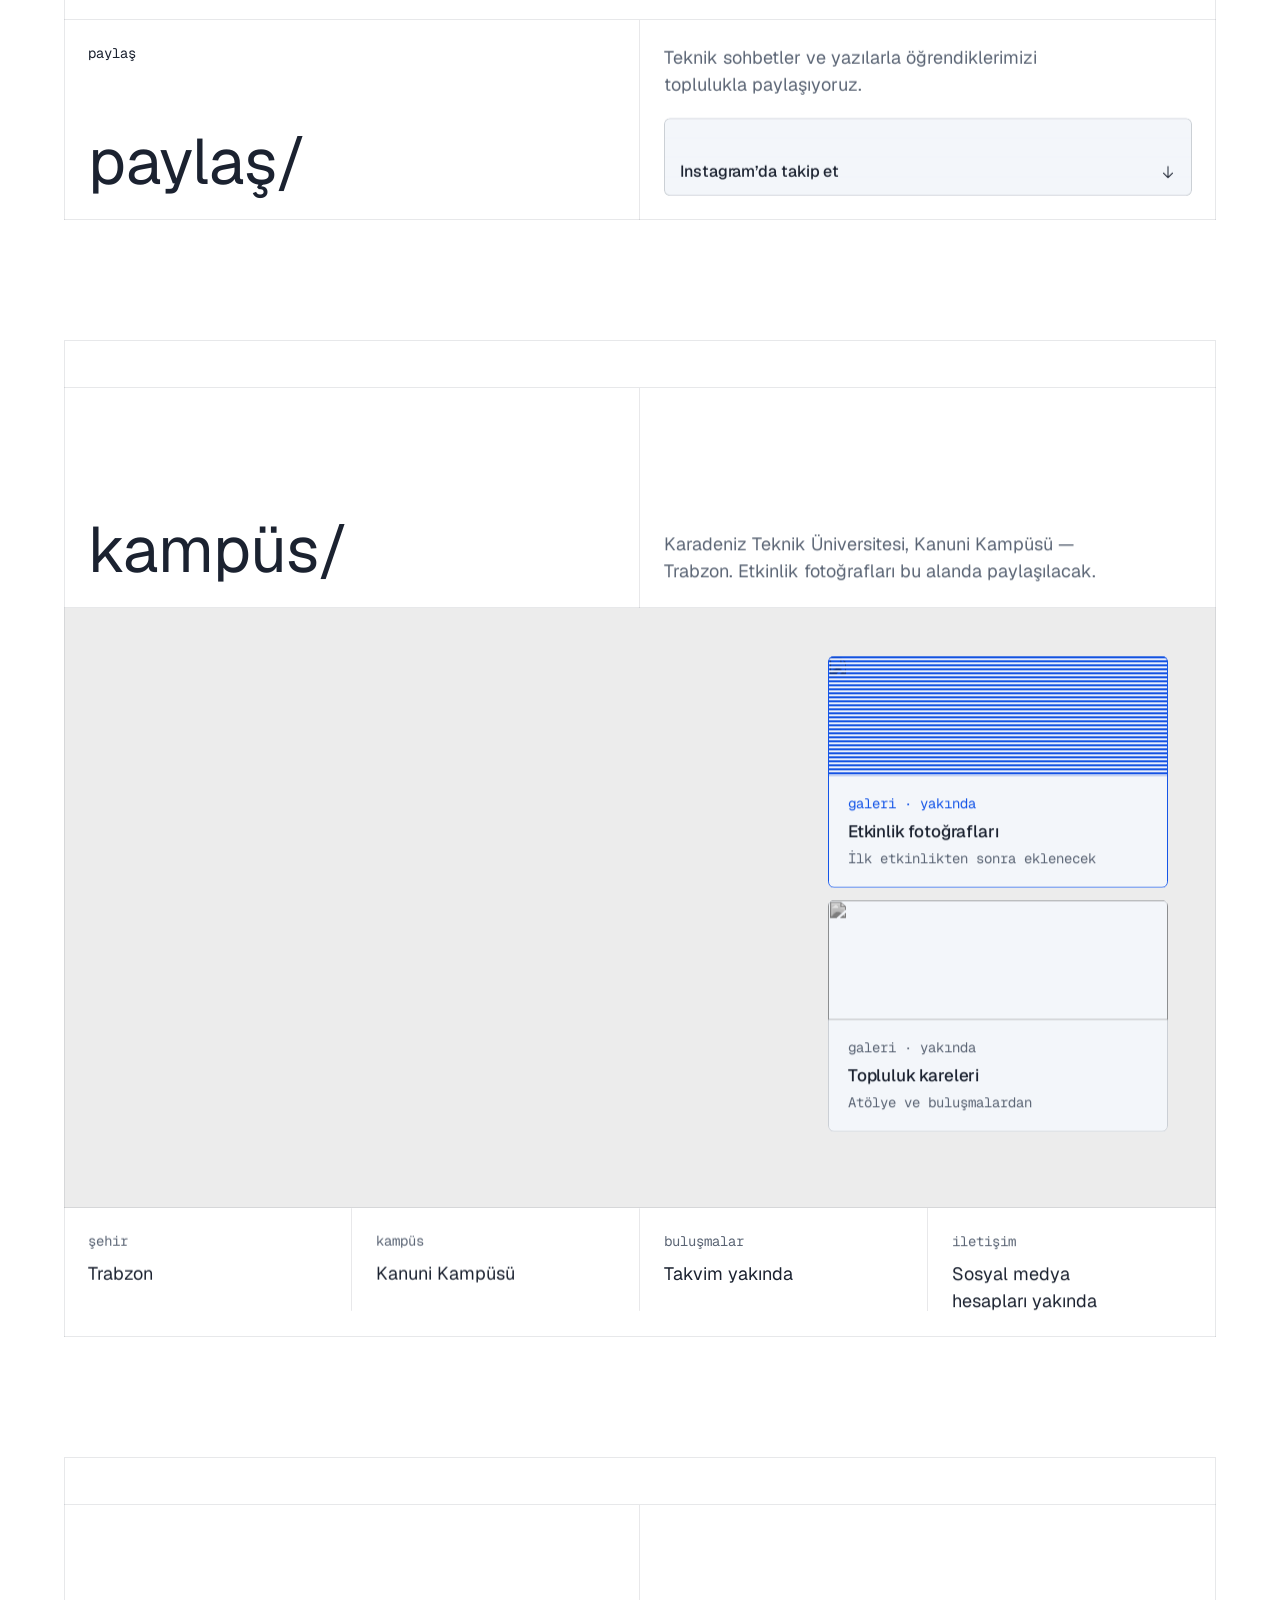
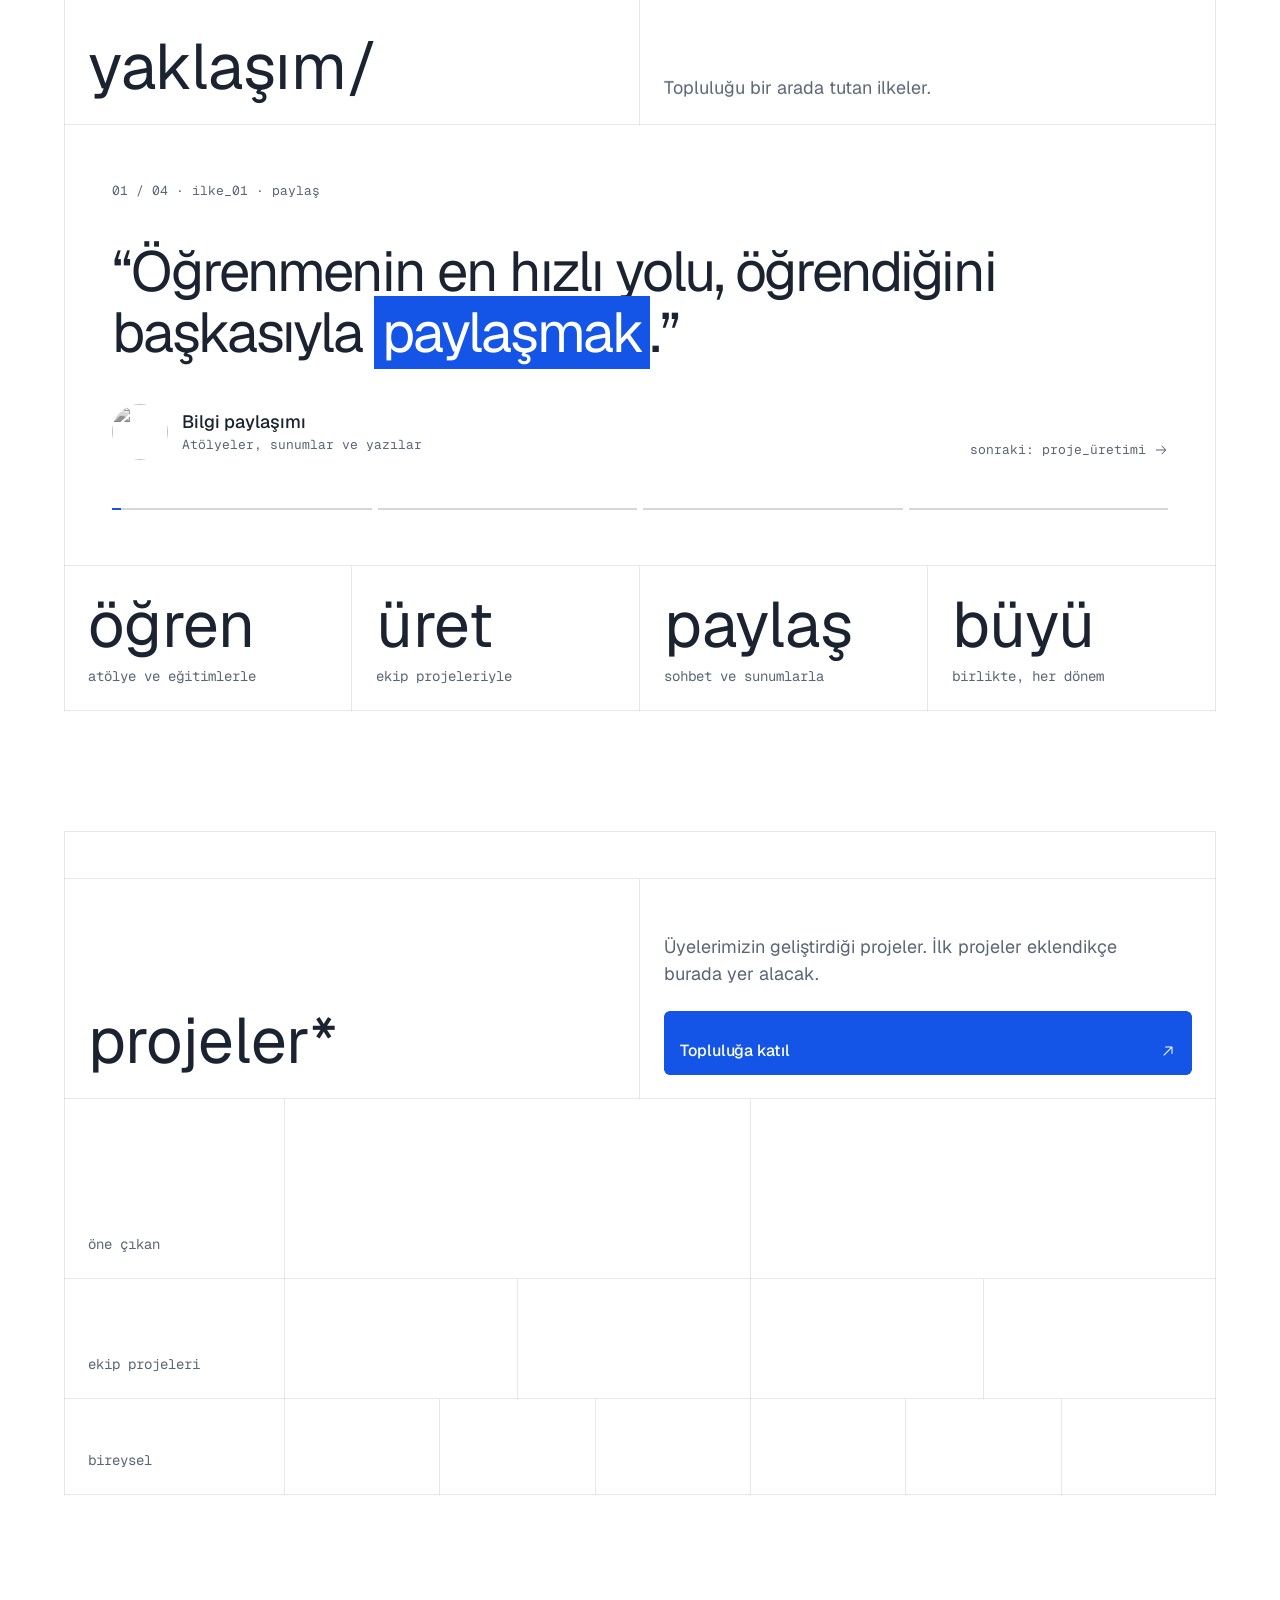
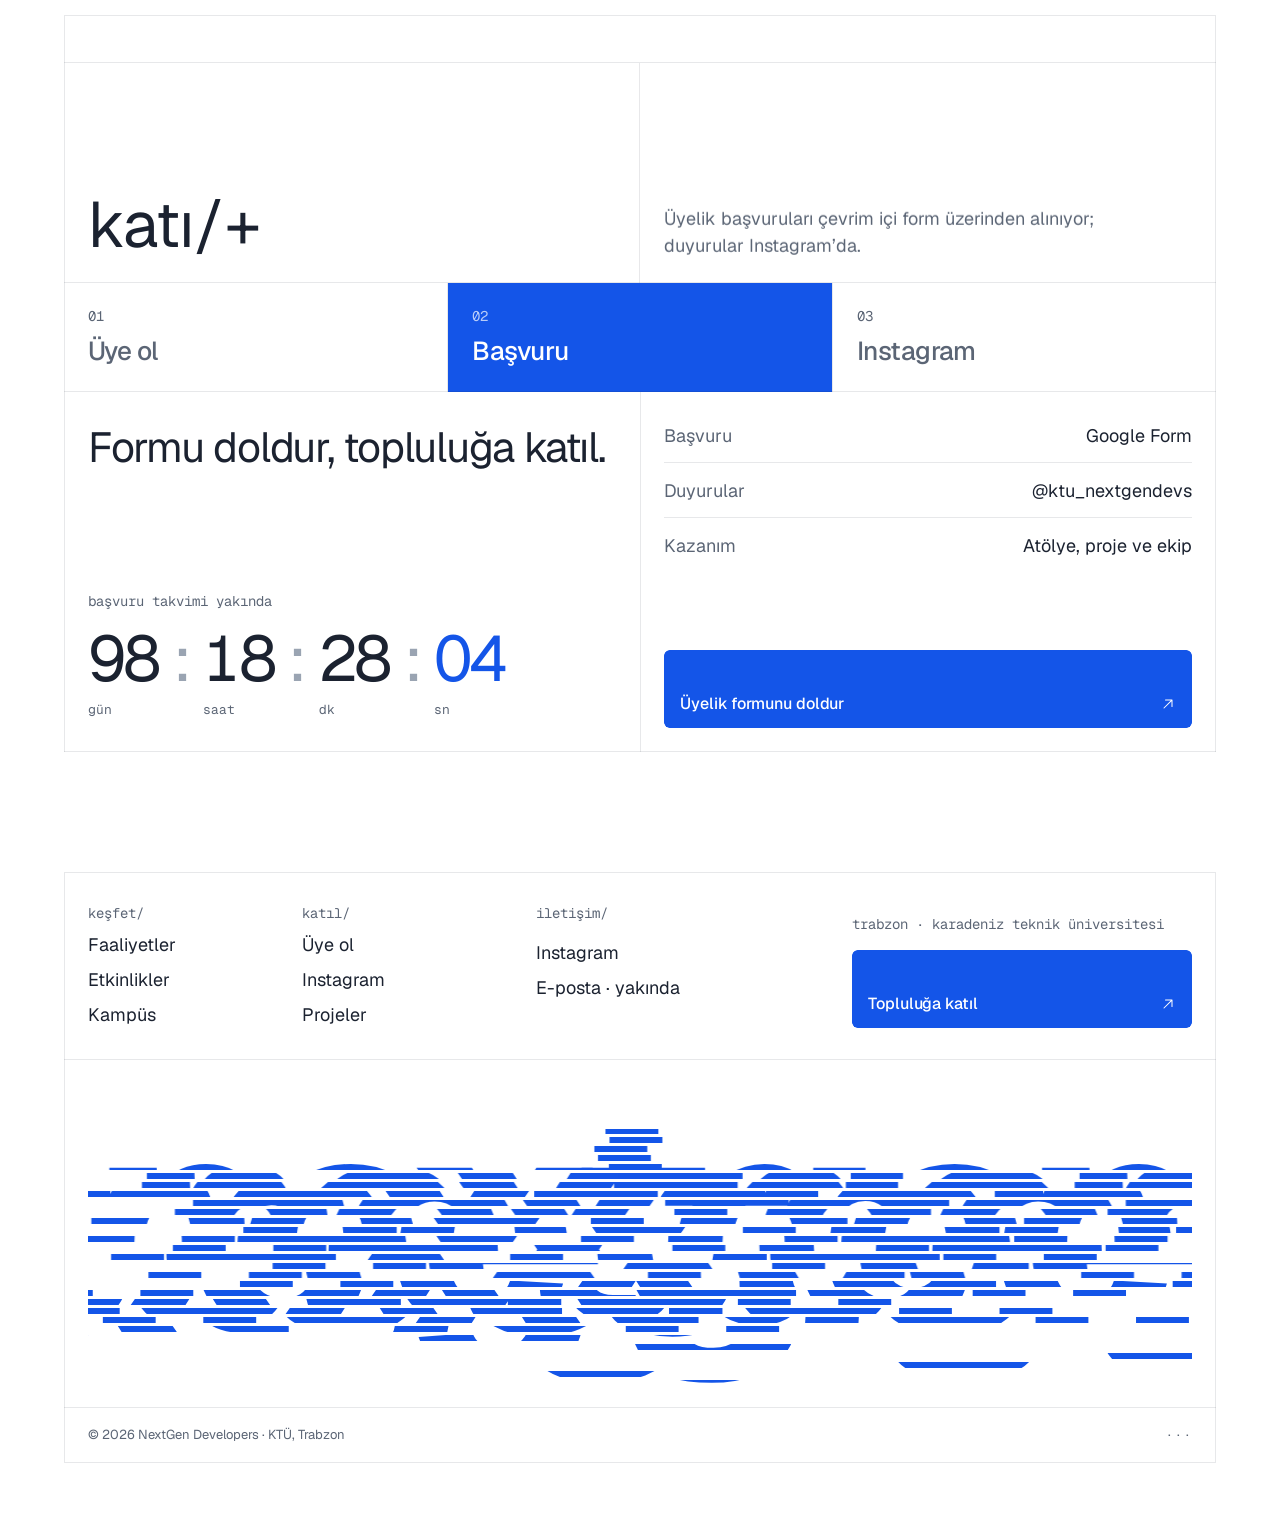
